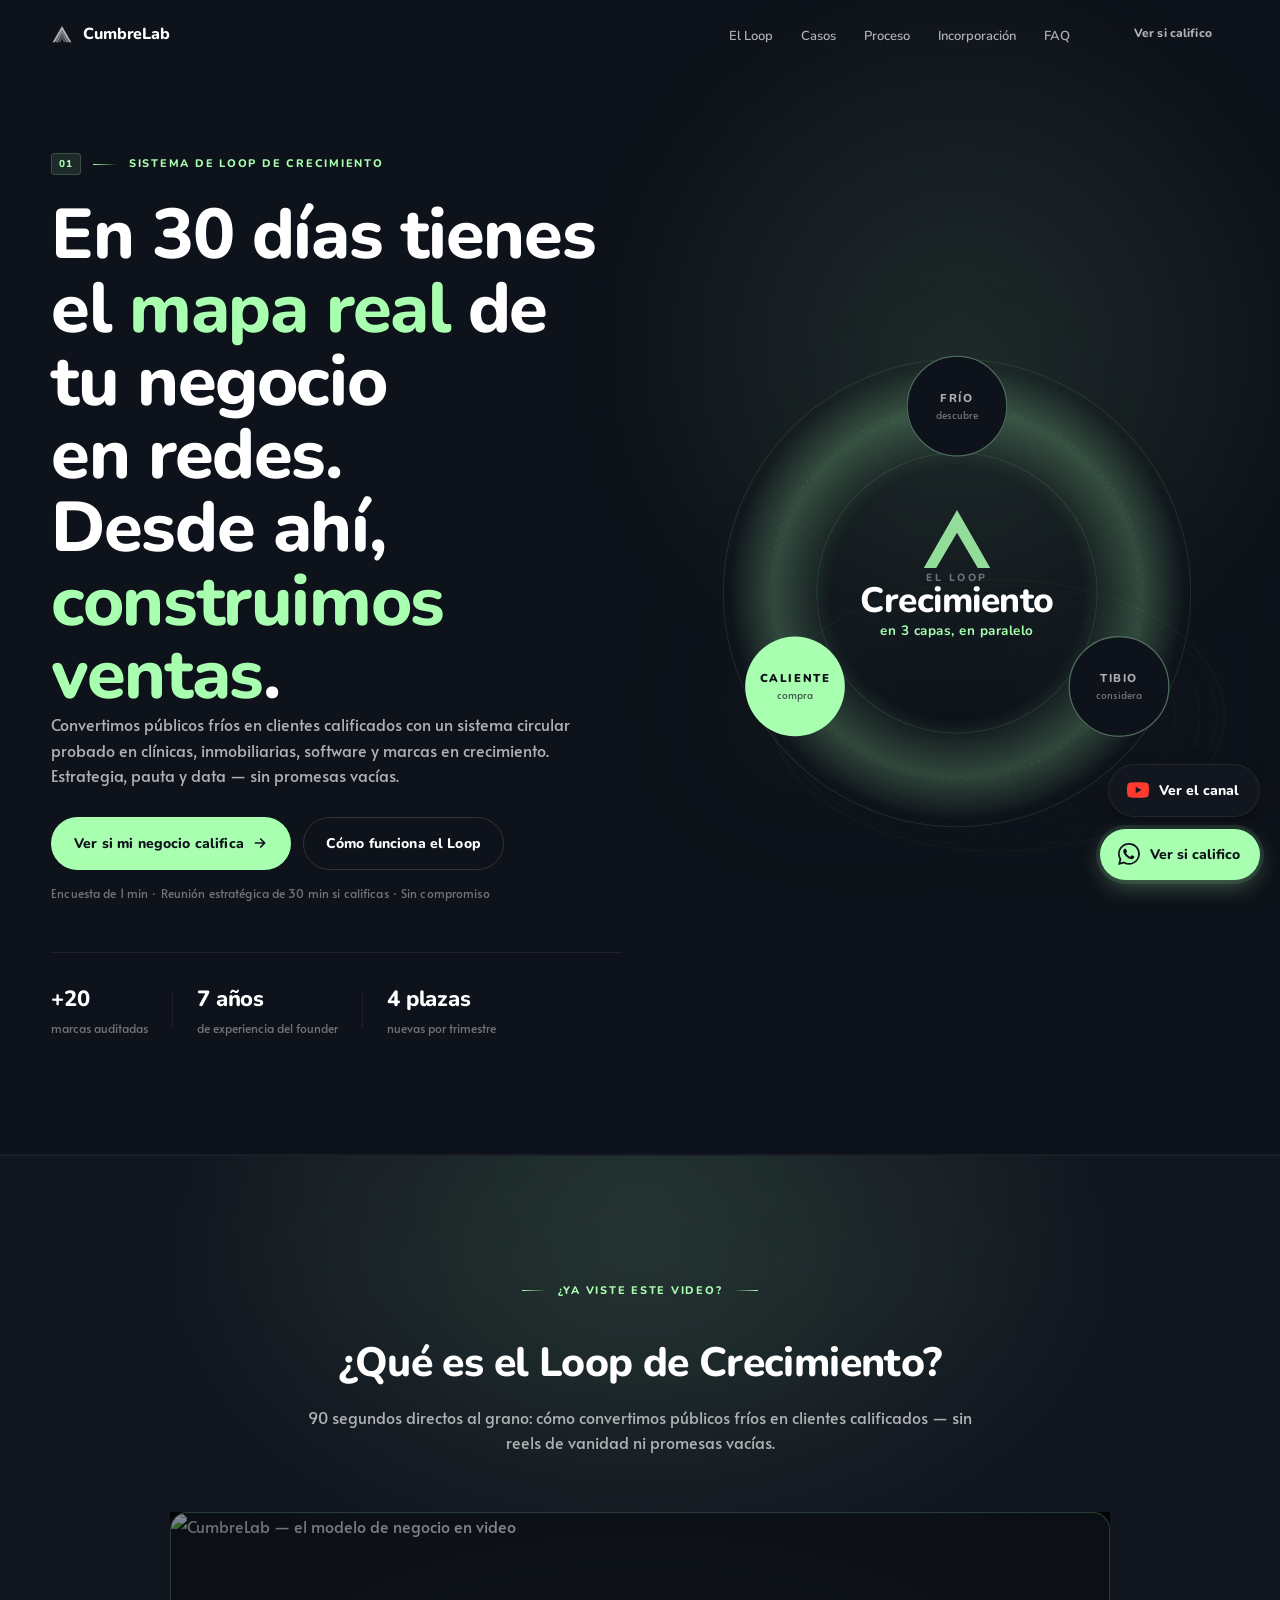
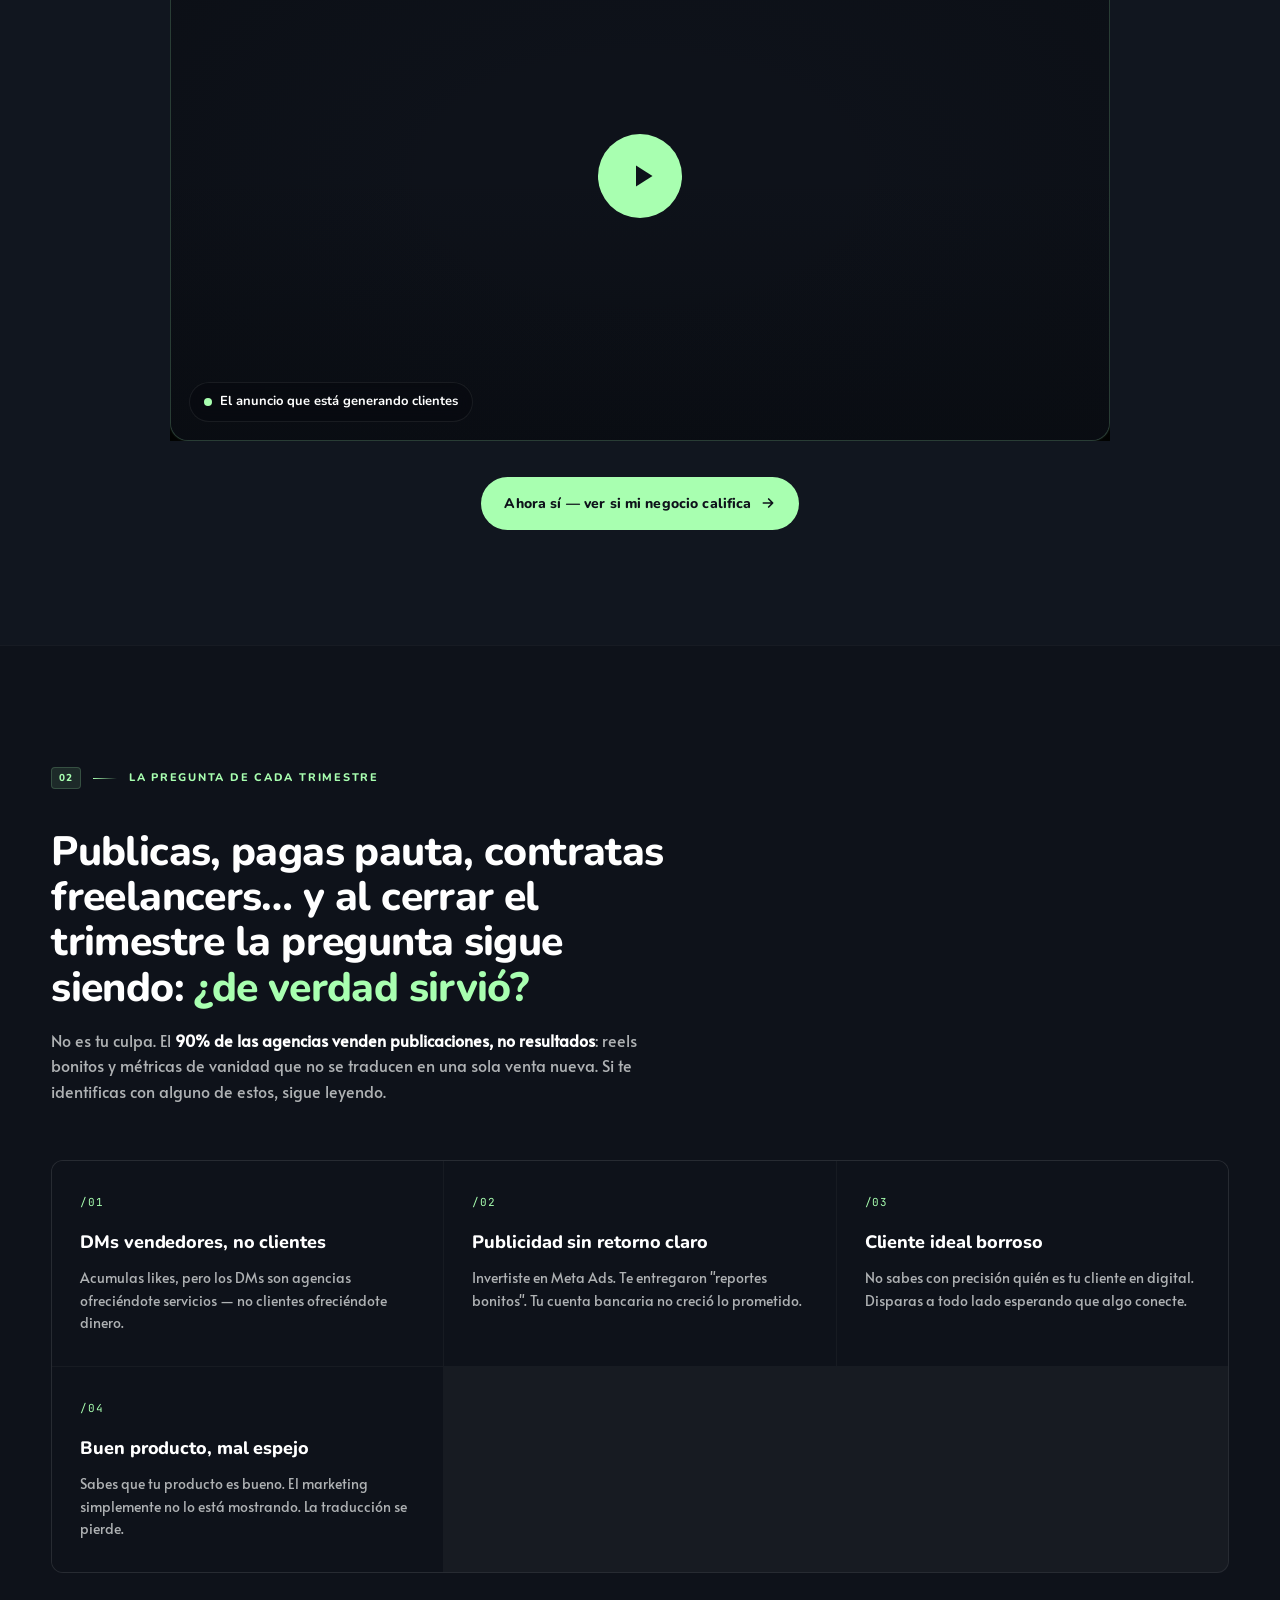
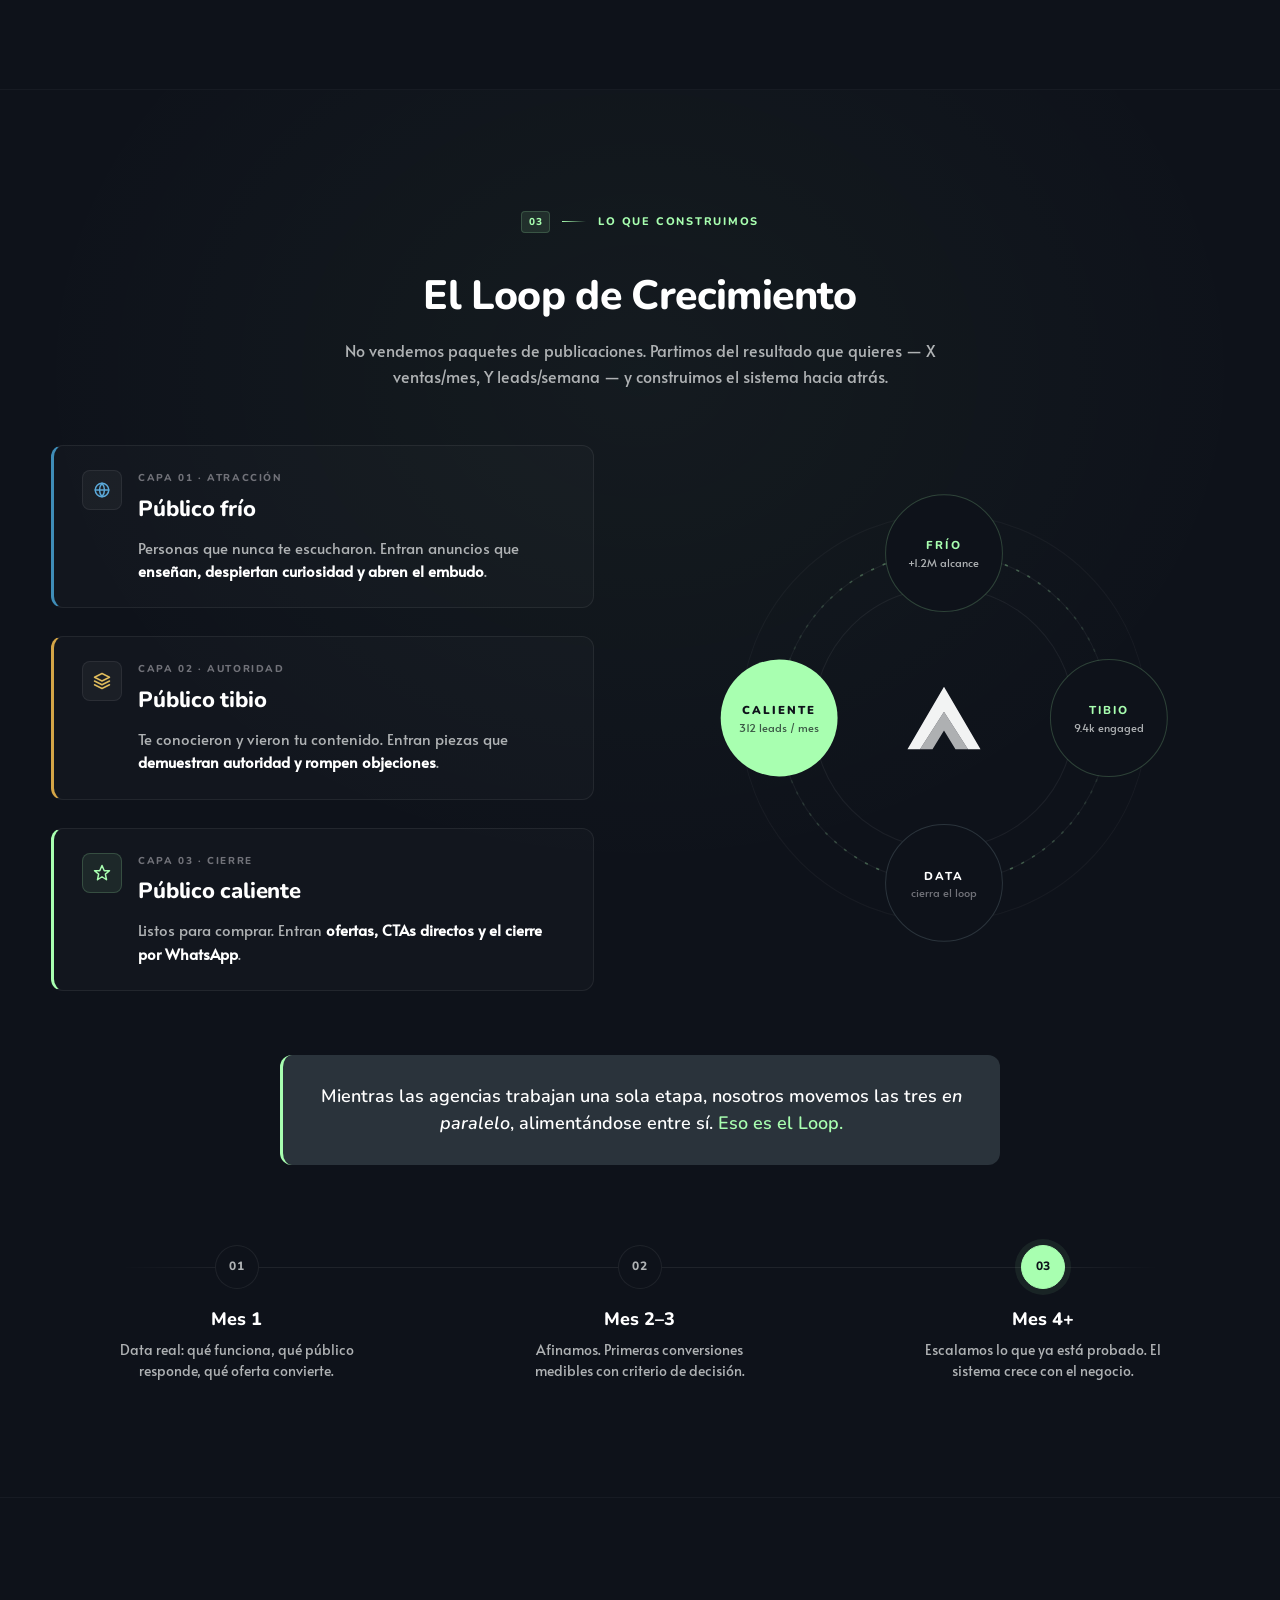
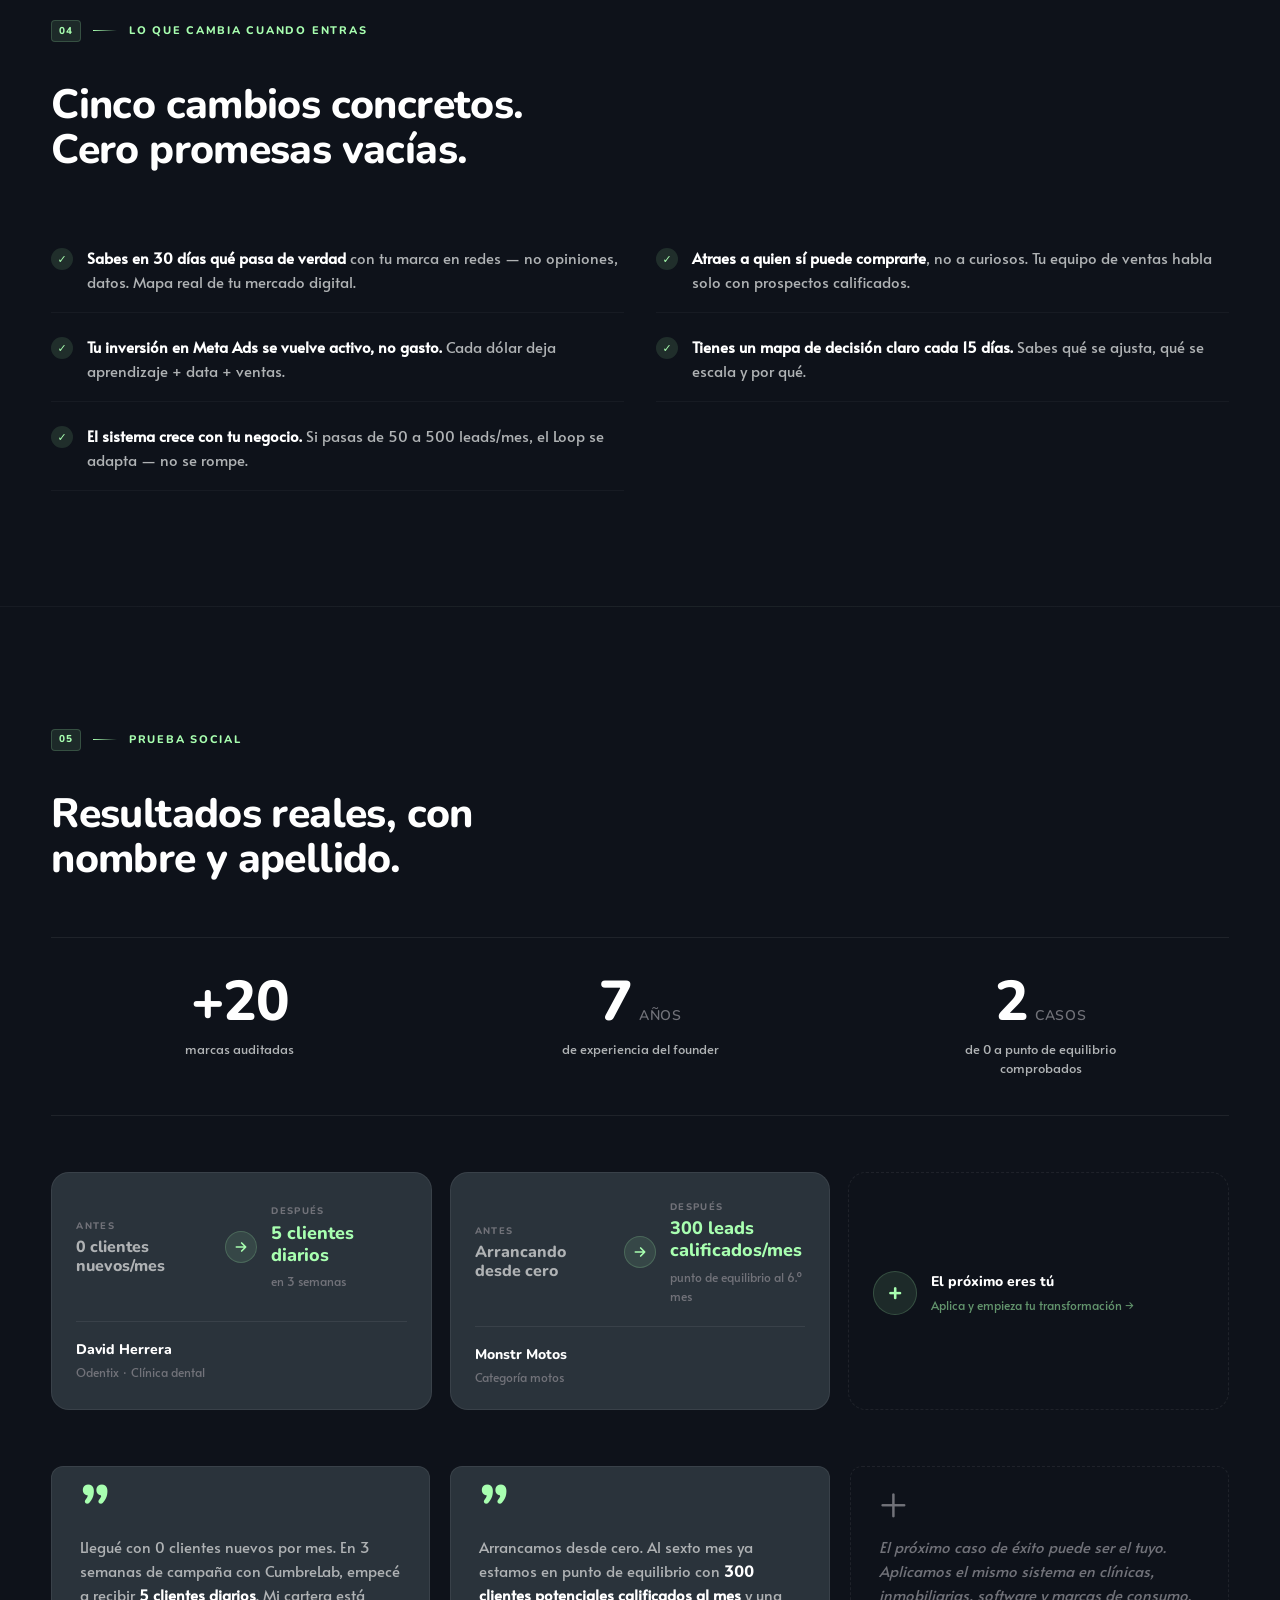
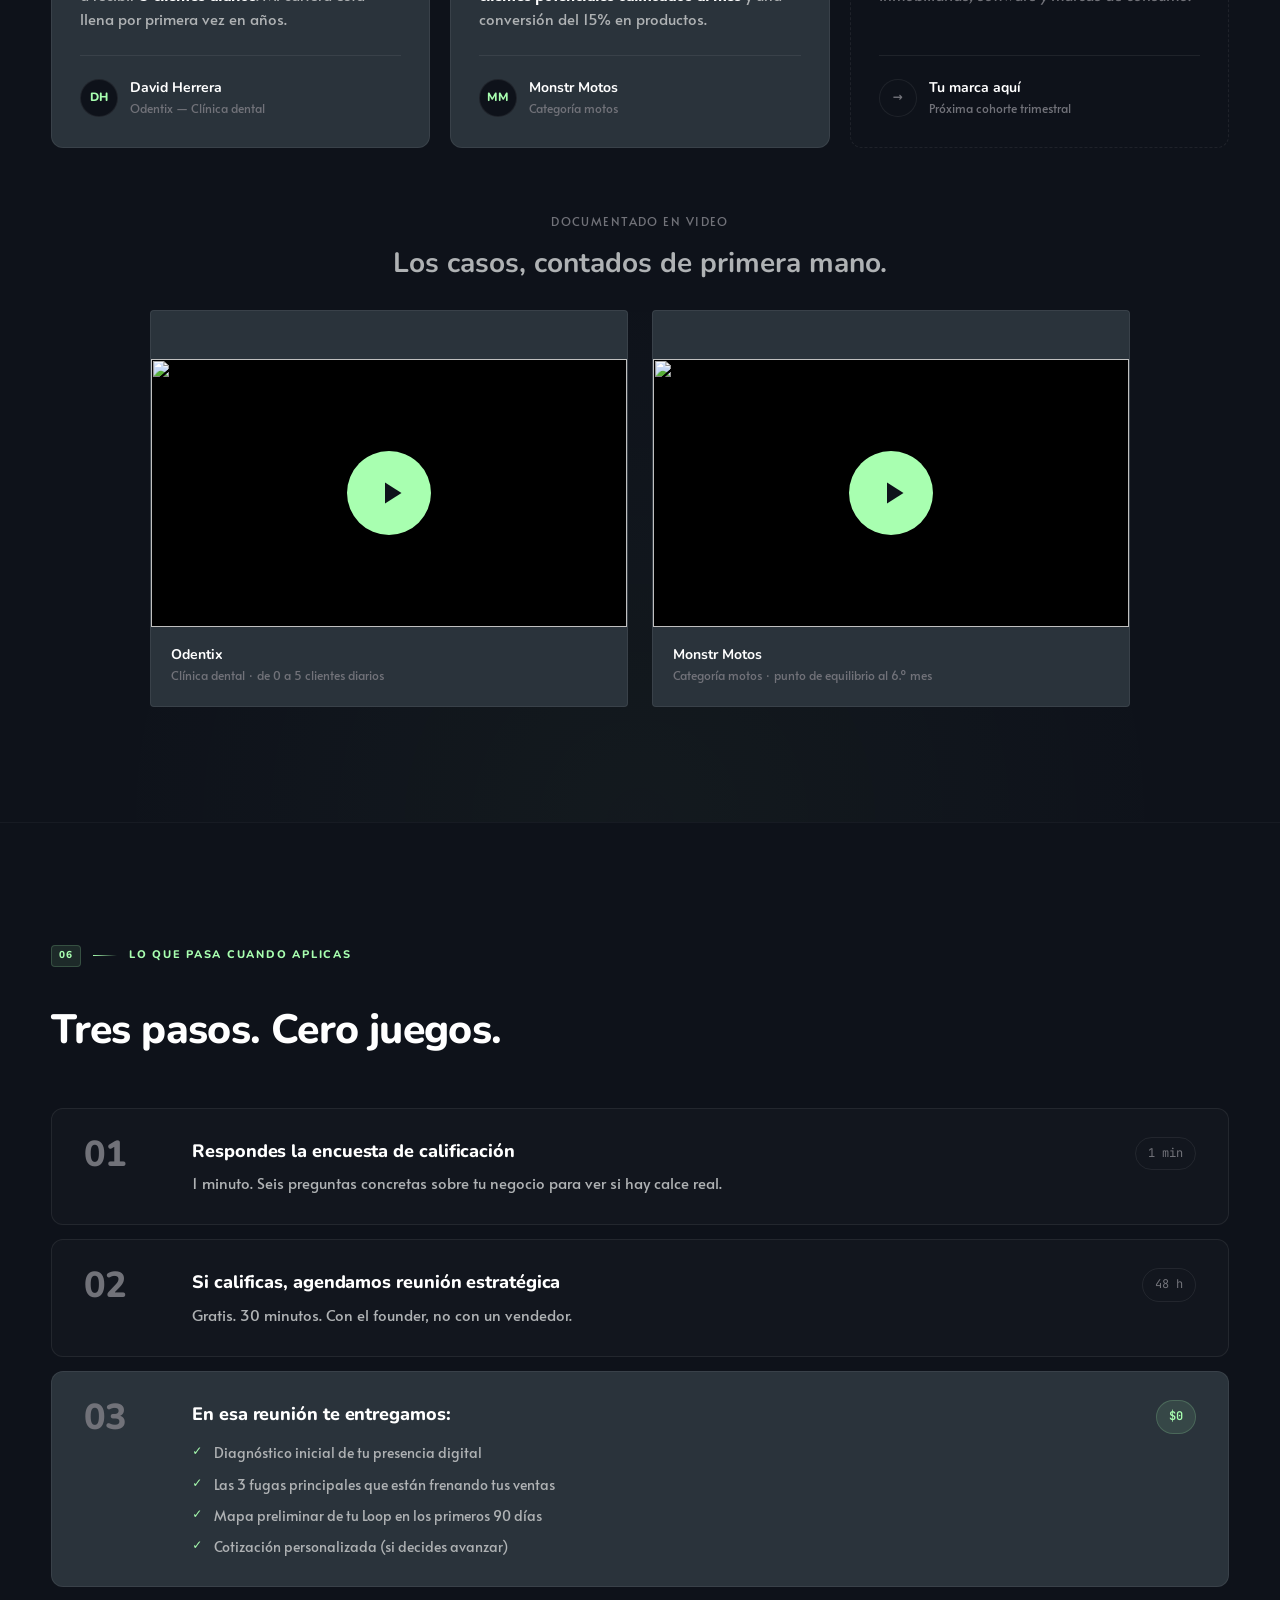
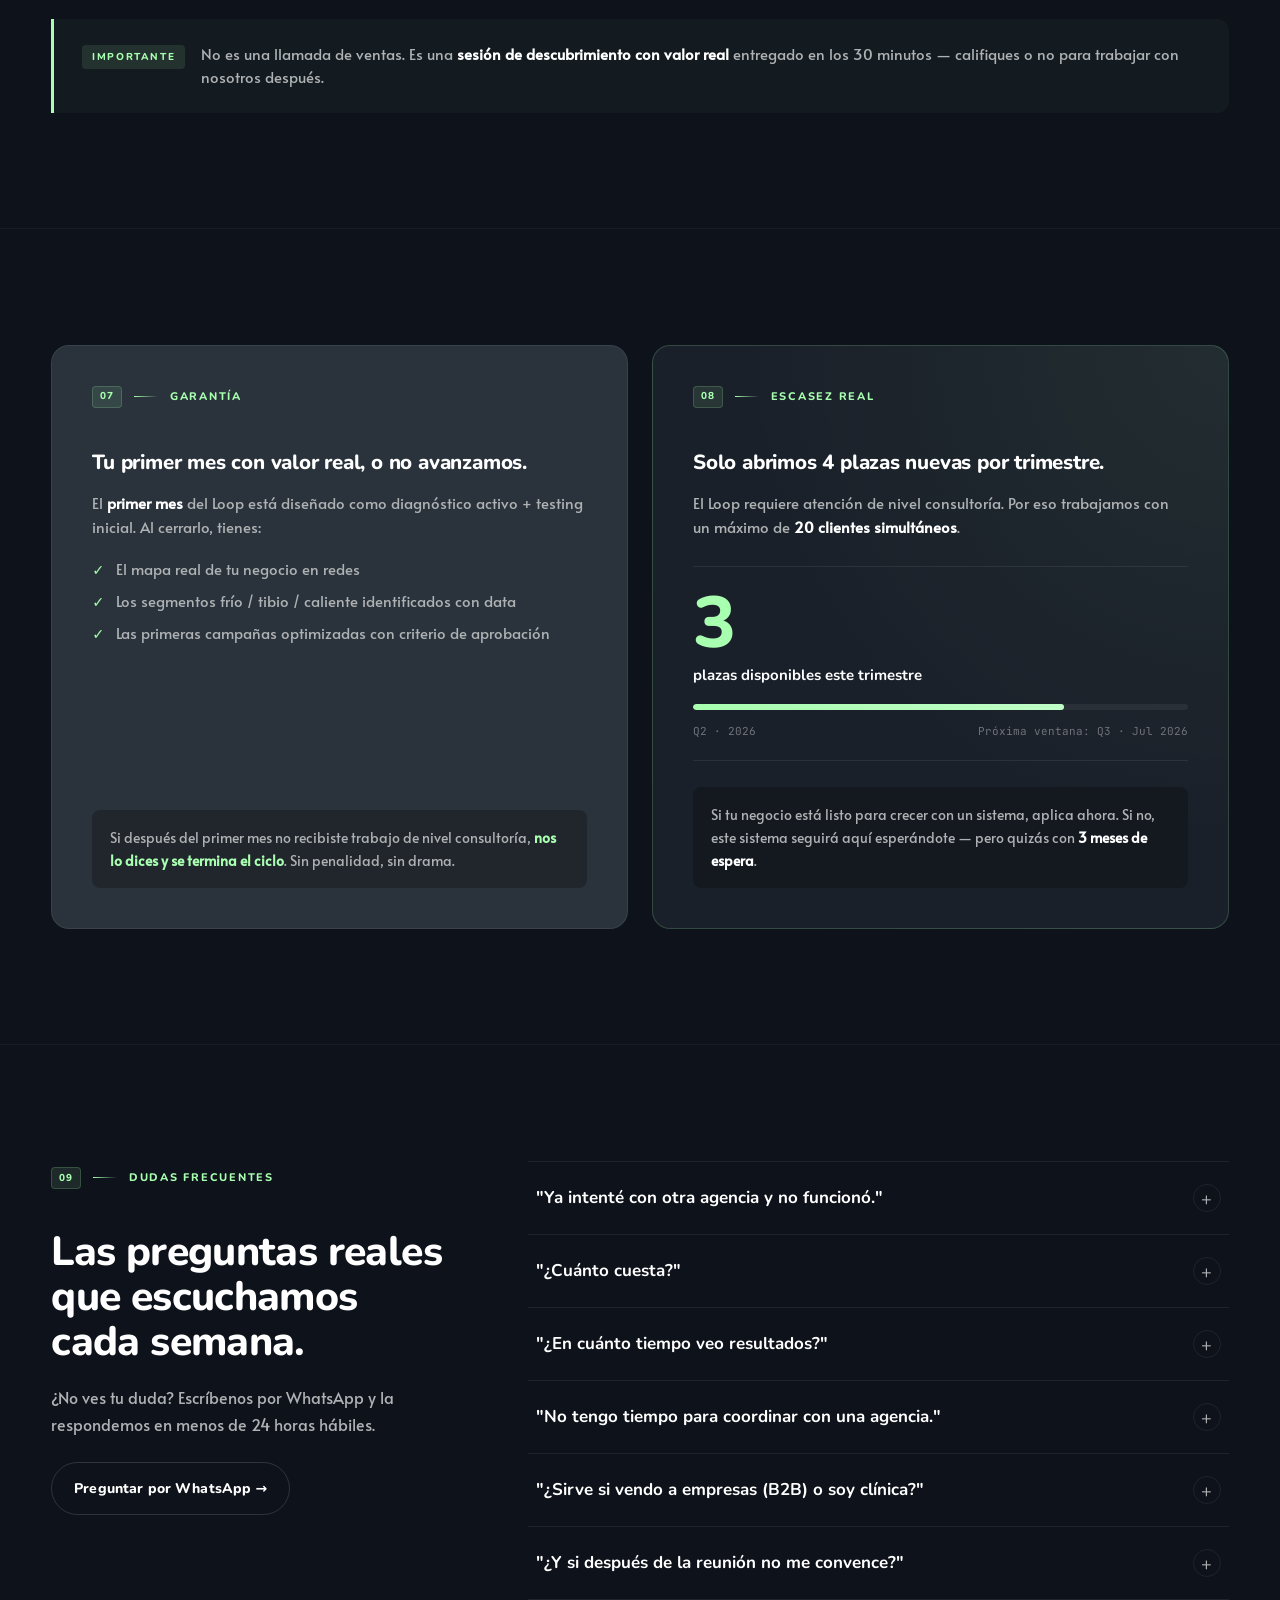
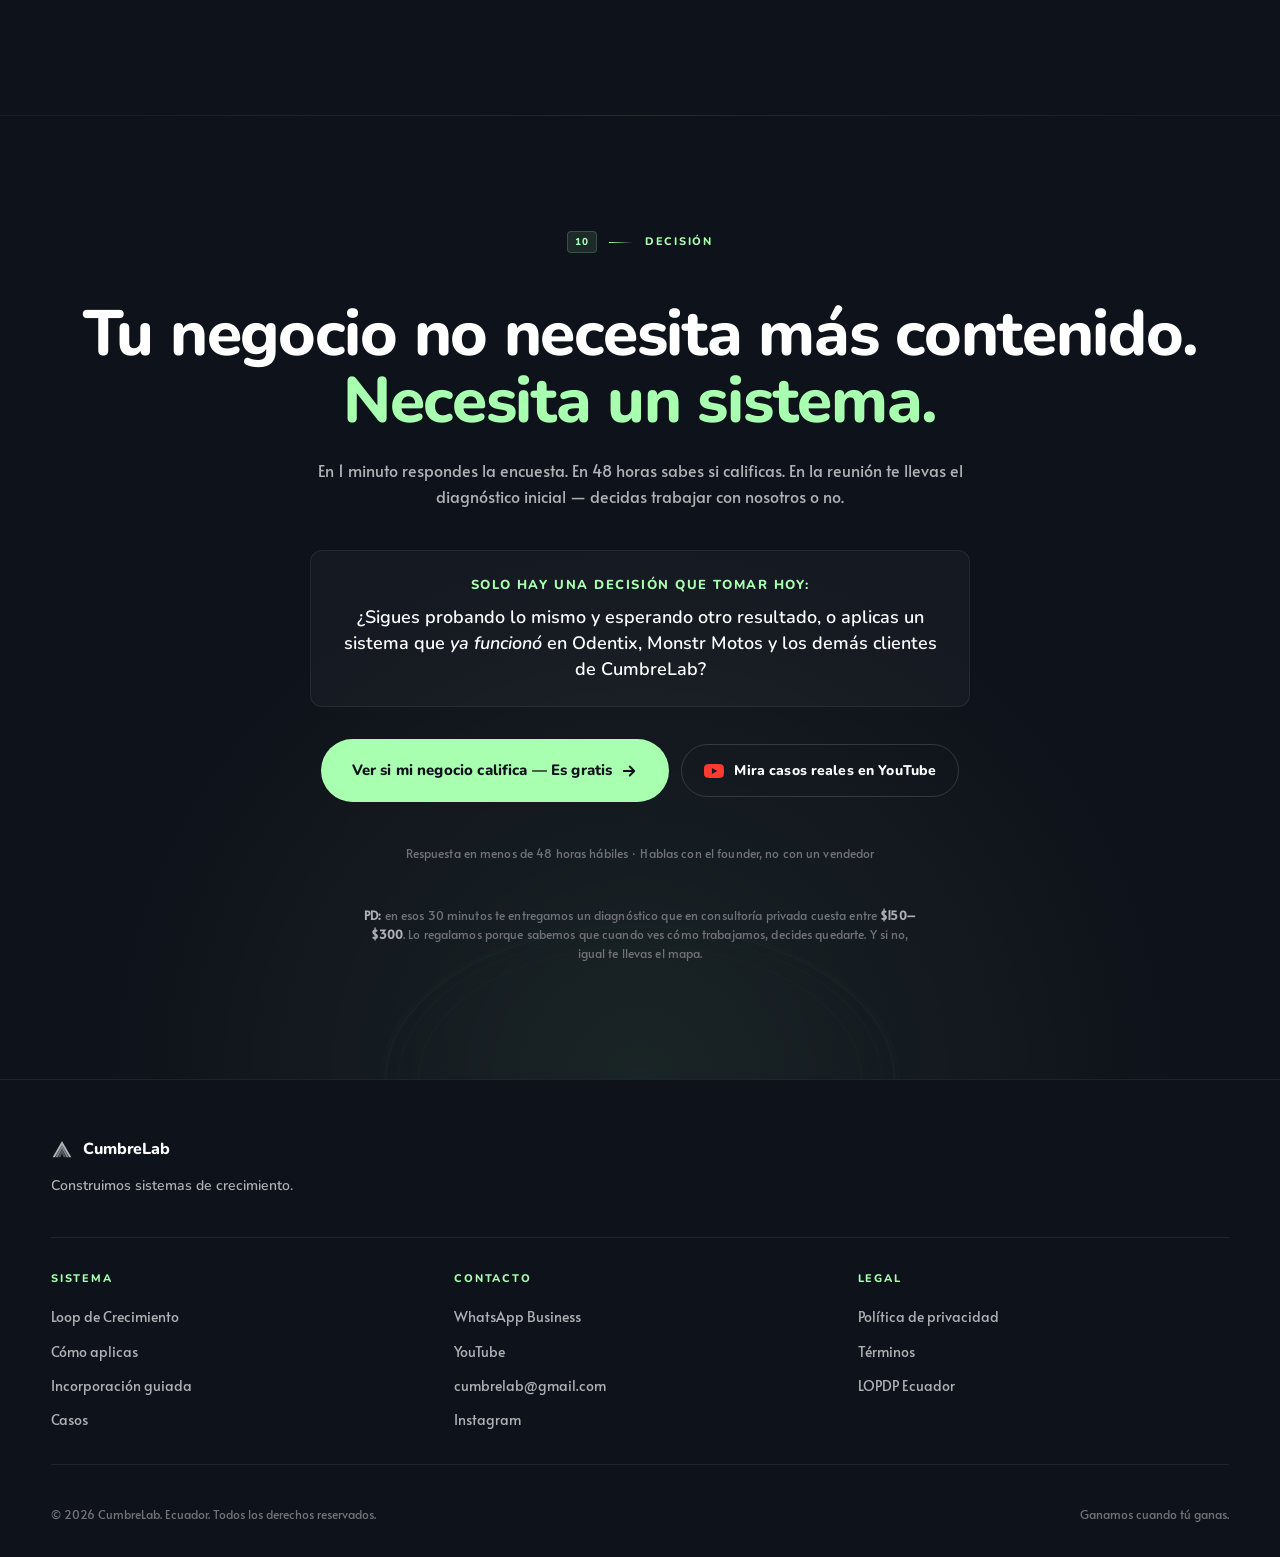
==== index.html @ db8b2ec6 "Add files via upload" ====
<!doctype html>
<html lang="es">
<head>
<meta charset="utf-8" />
<meta name="viewport" content="width=device-width, initial-scale=1" />
<title>CumbreLab — Loop de Crecimiento</title>
<link rel="preconnect" href="https://fonts.googleapis.com">
<link rel="preconnect" href="https://fonts.gstatic.com" crossorigin>
<link href="https://fonts.googleapis.com/css2?family=Alata&family=Nunito:wght@400;600;700;800;900&family=JetBrains+Mono:wght@400;500&display=swap" rel="stylesheet">
<link rel="stylesheet" href="styles.css">
<link rel="stylesheet" href="survey.css">
</head>
<body>

<!-- ============================================================
     NAV
============================================================ -->
<nav class="nav">
  <div class="nav-inner">
    <a href="#" class="brand" aria-label="CumbreLab">
      <svg class="brand-mark" viewBox="0 0 120 110" fill="none" aria-hidden="true">
        <path d="M60 12 L111 100 L99 100 L60 34 L21 100 L9 100 Z" fill="currentColor"/>
        <path d="M60 34 L96 100 L84 100 L60 54 L36 100 L24 100 Z" fill="currentColor" opacity=".7"/>
        <path d="M60 54 L81 100 L69 100 L60 78 L51 100 L39 100 Z" fill="currentColor" opacity=".45"/>
      </svg>
      <span class="brand-word">CumbreLab</span>
    </a>

    <ul class="nav-links">
      <li><a href="#sistema">El Loop</a></li>
      <li><a href="#casos">Casos</a></li>
      <li><a href="#proceso">Proceso</a></li>
      <li><a href="onboarding.html">Incorporación</a></li>
      <li><a href="#faq">FAQ</a></li>
    </ul>

    <a href="#" class="btn btn-sm" data-survey>
      <span class="dot-pulse"></span>
      Ver si califico
    </a>
  </div>
</nav>

<!-- ============================================================
     HERO
============================================================ -->
<header class="hero">
  <div class="contour" aria-hidden="true"></div>
  <div class="hero-glow" aria-hidden="true"></div>

  <div class="container hero-grid">
    <div class="hero-text">
      <div class="eyebrow">
        <span class="eyebrow-num">01</span>
        <span class="eyebrow-divider"></span>
        <span>Sistema de Loop de Crecimiento</span>
      </div>

      <h1 class="display" data-tweak-headline>
        En 30 días tienes el <em>mapa real</em> de tu negocio en redes.
        <br/>Desde ahí, <span class="hl">construimos ventas</span>.
      </h1>

      <p class="lead">
        Convertimos públicos fríos en clientes calificados con un sistema circular probado en
        clínicas, inmobiliarias, software y marcas en crecimiento. Estrategia, pauta y data —
        sin promesas vacías.
      </p>

      <div class="cta-row">
        <a href="#" class="btn btn-primary" data-survey data-tweak-cta>
          Ver si mi negocio califica
          <svg width="16" height="16" viewBox="0 0 24 24" fill="none" stroke="currentColor" stroke-width="2.5" stroke-linecap="round" stroke-linejoin="round" aria-hidden="true"><path d="M5 12h14M13 6l6 6-6 6"/></svg>
        </a>
        <a href="#sistema" class="btn btn-ghost">
          Cómo funciona el Loop
        </a>
      </div>

      <p class="micro">Encuesta de 1 min · Reunión estratégica de 30 min si calificas · Sin compromiso</p>

      <div class="hero-meta">
        <div class="meta-item">
          <div class="meta-num">+20</div>
          <div class="meta-label">marcas auditadas</div>
        </div>
        <div class="meta-sep"></div>
        <div class="meta-item">
          <div class="meta-num">7 años</div>
          <div class="meta-label">de experiencia del founder</div>
        </div>
        <div class="meta-sep"></div>
        <div class="meta-item">
          <div class="meta-num">4 plazas</div>
          <div class="meta-label">nuevas por trimestre</div>
        </div>
      </div>
    </div>

    <!-- HERO VISUAL: Loop diagram + ring -->
    <div class="hero-visual">
      <svg class="loop-svg" viewBox="0 0 520 520" aria-hidden="true">
        <defs>
          <radialGradient id="ringGlow" cx="50%" cy="50%" r="50%">
            <stop offset="55%" stop-color="#A8FFB0" stop-opacity="0"/>
            <stop offset="80%" stop-color="#A8FFB0" stop-opacity=".22"/>
            <stop offset="100%" stop-color="#A8FFB0" stop-opacity="0"/>
          </radialGradient>
          <linearGradient id="arc1" x1="0" y1="0" x2="1" y2="1">
            <stop offset="0%" stop-color="#A8FFB0" stop-opacity="0"/>
            <stop offset="60%" stop-color="#A8FFB0" stop-opacity=".7"/>
            <stop offset="100%" stop-color="#A8FFB0" stop-opacity="1"/>
          </linearGradient>
        </defs>

        <circle cx="260" cy="260" r="220" fill="url(#ringGlow)"/>
        <circle cx="260" cy="260" r="225" fill="none" stroke="rgba(168,255,176,.10)" stroke-width="1"/>
        <circle cx="260" cy="260" r="180" fill="none" stroke="rgba(168,255,176,.10)" stroke-width="1" stroke-dasharray="2 6"/>
        <circle cx="260" cy="260" r="135" fill="none" stroke="rgba(168,255,176,.10)" stroke-width="1"/>

        <circle class="loop-arc" cx="260" cy="260" r="180" fill="none"
                stroke="url(#arc1)" stroke-width="1.5" stroke-dasharray="4 8"
                transform="rotate(-90 260 260)"/>

        <g class="phase phase-cold">
          <circle cx="260" cy="80" r="48" fill="#0E121A" stroke="#2A333B" stroke-width="1.5"/>
          <circle cx="260" cy="80" r="48" fill="none" stroke="#A8FFB0" stroke-opacity=".3" stroke-width="1" class="phase-ring"/>
          <text x="260" y="76" text-anchor="middle" fill="#AFB2B4" font-family="Nunito" font-weight="800" font-size="11" letter-spacing="1.5">FRÍO</text>
          <text x="260" y="92" text-anchor="middle" fill="#717279" font-family="Alata" font-size="10">descubre</text>
        </g>

        <g class="phase phase-warm">
          <circle cx="416" cy="350" r="48" fill="#0E121A" stroke="#2A333B" stroke-width="1.5"/>
          <circle cx="416" cy="350" r="48" fill="none" stroke="#A8FFB0" stroke-opacity=".3" stroke-width="1" class="phase-ring"/>
          <text x="416" y="346" text-anchor="middle" fill="#AFB2B4" font-family="Nunito" font-weight="800" font-size="11" letter-spacing="1.5">TIBIO</text>
          <text x="416" y="362" text-anchor="middle" fill="#717279" font-family="Alata" font-size="10">considera</text>
        </g>

        <g class="phase phase-hot">
          <circle cx="104" cy="350" r="48" fill="#A8FFB0"/>
          <text x="104" y="346" text-anchor="middle" fill="#0E121A" font-family="Nunito" font-weight="900" font-size="11" letter-spacing="1.5">CALIENTE</text>
          <text x="104" y="362" text-anchor="middle" fill="#0E121A" fill-opacity=".7" font-family="Alata" font-size="10">compra</text>
        </g>

        <g class="loop-center">
          <text x="260" y="248" text-anchor="middle" fill="#717279" font-family="Nunito" font-weight="800" font-size="10" letter-spacing="2.5">EL LOOP</text>
          <text x="260" y="278" text-anchor="middle" fill="#FFFFFF" font-family="Nunito" font-weight="800" font-size="34" letter-spacing="-0.5">Crecimiento</text>
          <text x="260" y="300" text-anchor="middle" fill="#A8FFB0" font-family="Nunito" font-weight="700" font-size="13" letter-spacing="0.5">en 3 capas, en paralelo</text>
        </g>

        <g transform="translate(228,180)" opacity=".85">
          <path d="M32 0 L64 56 L52 56 L32 22 L12 56 L0 56 Z" fill="#A8FFB0"/>
        </g>
      </svg>
    </div>
  </div>
</header>

<!-- ============================================================
     VIDEO — el modelo explicado (estilo "ya viste este video")
============================================================ -->
<section id="video" class="section section-video">
  <div class="video-glow" aria-hidden="true"></div>
  <div class="container video-inner">
    <div class="section-head section-head-center">
      <div class="eyebrow eyebrow-center"><span class="eyebrow-divider"></span><span>¿Ya viste este video?</span><span class="eyebrow-divider"></span></div>
      <h2 class="h2">¿Qué es el Loop de Crecimiento?</h2>
      <p class="lead lead-center">
        90 segundos directos al grano: cómo convertimos públicos fríos en clientes
        calificados — sin reels de vanidad ni promesas vacías.
      </p>
    </div>

    <div class="video-frame">
      <div class="video-facade" data-video="FbMjDQJnSCc" role="button" tabindex="0" aria-label="Reproducir video">
        <img class="video-thumb"
             src="https://i.ytimg.com/vi/FbMjDQJnSCc/maxresdefault.jpg"
             alt="CumbreLab — el modelo de negocio en video" loading="lazy" />
        <div class="video-shade" aria-hidden="true"></div>
        <button class="video-play" type="button" aria-label="Reproducir">
          <svg viewBox="0 0 24 24" fill="currentColor" aria-hidden="true"><path d="M8 5v14l11-7z"/></svg>
        </button>
        <div class="video-tag">
          <span class="video-dot"></span>
          El anuncio que está generando clientes
        </div>
      </div>
    </div>

    <div class="video-cta">
      <a href="#" class="btn btn-primary" data-survey>
        Ahora sí — ver si mi negocio califica
        <svg width="16" height="16" viewBox="0 0 24 24" fill="none" stroke="currentColor" stroke-width="2.5" stroke-linecap="round" stroke-linejoin="round" aria-hidden="true"><path d="M5 12h14M13 6l6 6-6 6"/></svg>
      </a>
    </div>
  </div>
</section>

<!-- ============================================================
     PROBLEMA  (apertura + dolor, condensado)
============================================================ -->
<section class="section section-pain">
  <div class="container">
    <div class="section-head">
      <div class="eyebrow"><span class="eyebrow-num">02</span><span class="eyebrow-divider"></span><span>La pregunta de cada trimestre</span></div>
      <h2 class="h2">Publicas, pagas pauta, contratas freelancers… y al cerrar el trimestre la pregunta sigue siendo: <span class="hl">¿de verdad sirvió?</span></h2>
      <p class="lead" style="margin-top:18px">
        No es tu culpa. El <strong>90% de las agencias venden publicaciones, no resultados</strong>:
        reels bonitos y métricas de vanidad que no se traducen en una sola venta nueva. Si te identificas
        con alguno de estos, sigue leyendo.
      </p>
    </div>

    <div class="pain-grid">
      <div class="pain-card">
        <div class="pain-num">/01</div>
        <h3>DMs vendedores, no clientes</h3>
        <p>Acumulas likes, pero los DMs son agencias ofreciéndote servicios — no clientes ofreciéndote dinero.</p>
      </div>
      <div class="pain-card">
        <div class="pain-num">/02</div>
        <h3>Publicidad sin retorno claro</h3>
        <p>Invertiste en Meta Ads. Te entregaron "reportes bonitos". Tu cuenta bancaria no creció lo prometido.</p>
      </div>
      <div class="pain-card">
        <div class="pain-num">/03</div>
        <h3>Cliente ideal borroso</h3>
        <p>No sabes con precisión quién es tu cliente en digital. Disparas a todo lado esperando que algo conecte.</p>
      </div>
      <div class="pain-card">
        <div class="pain-num">/04</div>
        <h3>Buen producto, mal espejo</h3>
        <p>Sabes que tu producto es bueno. El marketing simplemente no lo está mostrando. La traducción se pierde.</p>
      </div>
    </div>
  </div>
</section>

<!-- ============================================================
     SISTEMA / LOOP
============================================================ -->
<section id="sistema" class="section section-system">
  <div class="container">
    <div class="section-head section-head-center">
      <div class="eyebrow"><span class="eyebrow-num">03</span><span class="eyebrow-divider"></span><span>Lo que construimos</span></div>
      <h2 class="h2">El Loop de Crecimiento</h2>
      <p class="lead lead-center">
        No vendemos paquetes de publicaciones. Partimos del resultado que quieres
        — X ventas/mes, Y leads/semana — y construimos el sistema hacia atrás.
      </p>
    </div>

    <div class="system-grid">
      <div class="layers">
        <div class="layer">
          <div class="layer-mark">
            <span class="layer-icon" data-color="cold">
              <svg viewBox="0 0 24 24" fill="none" stroke="currentColor" stroke-width="2" stroke-linecap="round" stroke-linejoin="round"><circle cx="12" cy="12" r="9"/><path d="M3 12h18M12 3a14 14 0 0 1 0 18M12 3a14 14 0 0 0 0 18"/></svg>
            </span>
            <div class="layer-info">
              <span class="layer-tag">CAPA 01 · ATRACCIÓN</span>
              <h3>Público frío</h3>
            </div>
          </div>
          <p>Personas que nunca te escucharon. Entran anuncios que <strong>enseñan, despiertan curiosidad y abren el embudo</strong>.</p>
        </div>

        <div class="layer">
          <div class="layer-mark">
            <span class="layer-icon" data-color="warm">
              <svg viewBox="0 0 24 24" fill="none" stroke="currentColor" stroke-width="2" stroke-linecap="round" stroke-linejoin="round"><path d="M2 17l10 5 10-5M2 12l10 5 10-5M12 2L2 7l10 5 10-5-10-5z"/></svg>
            </span>
            <div class="layer-info">
              <span class="layer-tag">CAPA 02 · AUTORIDAD</span>
              <h3>Público tibio</h3>
            </div>
          </div>
          <p>Te conocieron y vieron tu contenido. Entran piezas que <strong>demuestran autoridad y rompen objeciones</strong>.</p>
        </div>

        <div class="layer layer-hot">
          <div class="layer-mark">
            <span class="layer-icon" data-color="hot">
              <svg viewBox="0 0 24 24" fill="none" stroke="currentColor" stroke-width="2" stroke-linecap="round" stroke-linejoin="round"><path d="M12 2l3 7h7l-5.5 4.5L18 21l-6-4-6 4 1.5-7.5L2 9h7z"/></svg>
            </span>
            <div class="layer-info">
              <span class="layer-tag">CAPA 03 · CIERRE</span>
              <h3>Público caliente</h3>
            </div>
          </div>
          <p>Listos para comprar. Entran <strong>ofertas, CTAs directos y el cierre por WhatsApp</strong>.</p>
        </div>
      </div>

      <div class="system-viz">
        <svg class="big-loop" viewBox="0 0 460 460" aria-hidden="true">
          <defs>
            <linearGradient id="bigArc" x1="0" y1="0" x2="1" y2="0">
              <stop offset="0%" stop-color="#A8FFB0" stop-opacity=".05"/>
              <stop offset="50%" stop-color="#A8FFB0" stop-opacity=".5"/>
              <stop offset="100%" stop-color="#A8FFB0" stop-opacity=".05"/>
            </linearGradient>
          </defs>

          <circle cx="230" cy="230" r="195" fill="none" stroke="rgba(255,255,255,.04)"/>
          <circle cx="230" cy="230" r="158" fill="none" stroke="rgba(255,255,255,.05)"/>
          <circle cx="230" cy="230" r="125" fill="none" stroke="rgba(255,255,255,.06)"/>

          <circle cx="230" cy="230" r="158" fill="none" stroke="url(#bigArc)" stroke-width="1.5" stroke-dasharray="3 9" class="big-flow"/>

          <g class="loop-arrow" transform="translate(388 230) rotate(90)">
            <path d="M-6 -6 L0 0 L-6 6" stroke="#A8FFB0" fill="none" stroke-width="2" stroke-linecap="round" stroke-linejoin="round"/>
          </g>
          <g class="loop-arrow" transform="translate(72 230) rotate(-90)">
            <path d="M-6 -6 L0 0 L-6 6" stroke="#A8FFB0" fill="none" stroke-width="2" stroke-linecap="round" stroke-linejoin="round"/>
          </g>
          <g class="loop-arrow" transform="translate(230 72) rotate(0)">
            <path d="M-6 -6 L0 0 L-6 6" stroke="#A8FFB0" fill="none" stroke-width="2" stroke-linecap="round" stroke-linejoin="round"/>
          </g>

          <g>
            <circle cx="230" cy="72" r="56" fill="#0E121A" stroke="rgba(168,255,176,.2)" stroke-width="1"/>
            <text x="230" y="68" text-anchor="middle" fill="#A8FFB0" font-family="Nunito" font-weight="800" font-size="11" letter-spacing="2">FRÍO</text>
            <text x="230" y="85" text-anchor="middle" fill="#AFB2B4" font-family="Alata" font-size="11">+1.2M alcance</text>
          </g>
          <g>
            <circle cx="388" cy="230" r="56" fill="#0E121A" stroke="rgba(168,255,176,.2)" stroke-width="1"/>
            <text x="388" y="226" text-anchor="middle" fill="#A8FFB0" font-family="Nunito" font-weight="800" font-size="11" letter-spacing="2">TIBIO</text>
            <text x="388" y="243" text-anchor="middle" fill="#AFB2B4" font-family="Alata" font-size="11">9.4k engaged</text>
          </g>
          <g>
            <circle cx="72" cy="230" r="56" fill="#A8FFB0"/>
            <text x="72" y="226" text-anchor="middle" fill="#0E121A" font-family="Nunito" font-weight="900" font-size="11" letter-spacing="2">CALIENTE</text>
            <text x="72" y="243" text-anchor="middle" fill="#0E121A" fill-opacity=".7" font-family="Alata" font-size="11">312 leads / mes</text>
          </g>
          <g>
            <circle cx="230" cy="388" r="56" fill="#0E121A" stroke="#2A333B" stroke-width="1"/>
            <text x="230" y="385" text-anchor="middle" fill="#FFFFFF" font-family="Nunito" font-weight="800" font-size="11" letter-spacing="2">DATA</text>
            <text x="230" y="402" text-anchor="middle" fill="#717279" font-family="Alata" font-size="11">cierra el loop</text>
          </g>

          <g transform="translate(195,200)" opacity=".95">
            <path d="M35 0 L70 60 L58 60 L35 24 L12 60 L0 60 Z" fill="#FFFFFF"/>
            <path d="M35 24 L58 60 L46 60 L35 42 L24 60 L12 60 Z" fill="#FFFFFF" opacity=".7"/>
          </g>
        </svg>
      </div>
    </div>

    <div class="system-callout">
      <p>
        Mientras las agencias trabajan una sola etapa, nosotros movemos las tres
        <em>en paralelo</em>, alimentándose entre sí. <strong class="hl">Eso es el Loop.</strong>
      </p>
    </div>

    <div class="timeline">
      <div class="tl-track"></div>
      <div class="tl-row">
        <div class="tl-step">
          <div class="tl-dot">01</div>
          <div class="tl-label">Mes 1</div>
          <div class="tl-desc">Data real: qué funciona, qué público responde, qué oferta convierte.</div>
        </div>
        <div class="tl-step">
          <div class="tl-dot">02</div>
          <div class="tl-label">Mes 2–3</div>
          <div class="tl-desc">Afinamos. Primeras conversiones medibles con criterio de decisión.</div>
        </div>
        <div class="tl-step">
          <div class="tl-dot tl-dot-bright">03</div>
          <div class="tl-label">Mes 4+</div>
          <div class="tl-desc">Escalamos lo que ya está probado. El sistema crece con el negocio.</div>
        </div>
      </div>
    </div>
  </div>
</section>

<!-- ============================================================
     BENEFICIOS (5)
============================================================ -->
<section id="beneficios" class="section section-benefits">
  <div class="container">
    <div class="section-head">
      <div class="eyebrow"><span class="eyebrow-num">04</span><span class="eyebrow-divider"></span><span>Lo que cambia cuando entras</span></div>
      <h2 class="h2">Cinco cambios concretos. Cero promesas vacías.</h2>
    </div>

    <ul class="benefit-list">
      <li>
        <span class="b-mark">✓</span>
        <div>
          <strong>Sabes en 30 días qué pasa de verdad</strong> con tu marca en redes — no opiniones, datos. Mapa real de tu mercado digital.
        </div>
      </li>
      <li>
        <span class="b-mark">✓</span>
        <div>
          <strong>Atraes a quien sí puede comprarte</strong>, no a curiosos. Tu equipo de ventas habla solo con prospectos calificados.
        </div>
      </li>
      <li>
        <span class="b-mark">✓</span>
        <div>
          <strong>Tu inversión en Meta Ads se vuelve activo, no gasto.</strong> Cada dólar deja aprendizaje + data + ventas.
        </div>
      </li>
      <li>
        <span class="b-mark">✓</span>
        <div>
          <strong>Tienes un mapa de decisión claro cada 15 días.</strong> Sabes qué se ajusta, qué se escala y por qué.
        </div>
      </li>
      <li>
        <span class="b-mark">✓</span>
        <div>
          <strong>El sistema crece con tu negocio.</strong> Si pasas de 50 a 500 leads/mes, el Loop se adapta — no se rompe.
        </div>
      </li>
    </ul>
  </div>
</section>

<!-- ============================================================
     PRUEBA SOCIAL
============================================================ -->
<section id="casos" class="section section-social">
  <div class="container">
    <div class="section-head">
      <div class="eyebrow"><span class="eyebrow-num">05</span><span class="eyebrow-divider"></span><span>Prueba social</span></div>
      <h2 class="h2">Resultados reales, con nombre y apellido.</h2>
    </div>

    <div class="stat-row">
      <div class="stat">
        <div class="stat-num">+20</div>
        <div class="stat-label">marcas auditadas</div>
      </div>
      <div class="stat">
        <div class="stat-num">7<span class="stat-unit">años</span></div>
        <div class="stat-label">de experiencia del founder</div>
      </div>
      <div class="stat">
        <div class="stat-num">2<span class="stat-unit">casos</span></div>
        <div class="stat-label">de 0 a punto de equilibrio comprobados</div>
      </div>
    </div>

    <ul class="transform-grid">
      <li class="transform-card">
        <div class="transform-from">
          <span class="transform-label">Antes</span>
          <span class="transform-val">0 clientes nuevos/mes</span>
        </div>
        <div class="transform-arrow" aria-hidden="true">
          <svg viewBox="0 0 24 24" fill="none" stroke="currentColor" stroke-width="2.5" stroke-linecap="round" stroke-linejoin="round"><path d="M5 12h14M13 6l6 6-6 6"/></svg>
        </div>
        <div class="transform-to">
          <span class="transform-label">Después</span>
          <span class="transform-val hl">5 clientes diarios</span>
          <span class="transform-time">en 3 semanas</span>
        </div>
        <div class="transform-who">
          <span class="transform-name">David Herrera</span>
          <span class="transform-role">Odentix · Clínica dental</span>
        </div>
      </li>

      <li class="transform-card">
        <div class="transform-from">
          <span class="transform-label">Antes</span>
          <span class="transform-val">Arrancando desde cero</span>
        </div>
        <div class="transform-arrow" aria-hidden="true">
          <svg viewBox="0 0 24 24" fill="none" stroke="currentColor" stroke-width="2.5" stroke-linecap="round" stroke-linejoin="round"><path d="M5 12h14M13 6l6 6-6 6"/></svg>
        </div>
        <div class="transform-to">
          <span class="transform-label">Después</span>
          <span class="transform-val hl">300 leads calificados/mes</span>
          <span class="transform-time">punto de equilibrio al 6.º mes</span>
        </div>
        <div class="transform-who">
          <span class="transform-name">Monstr Motos</span>
          <span class="transform-role">Categoría motos</span>
        </div>
      </li>

      <li class="transform-card transform-card-empty" data-survey>
        <div class="transform-empty-mark">+</div>
        <div class="transform-empty-text">
          <span class="transform-name">El próximo eres tú</span>
          <span class="transform-role">Aplica y empieza tu transformación →</span>
        </div>
      </li>
    </ul>

    <div class="quote-grid">
      <figure class="quote">
        <div class="quote-mark">”</div>
        <blockquote>
          Llegué con 0 clientes nuevos por mes. En 3 semanas de campaña con CumbreLab,
          empecé a recibir <strong class="hl">5 clientes diarios</strong>. Mi cartera está
          llena por primera vez en años.
        </blockquote>
        <figcaption>
          <div class="quote-avatar">DH</div>
          <div>
            <div class="quote-name">David Herrera</div>
            <div class="quote-role">Odentix — Clínica dental</div>
          </div>
        </figcaption>
      </figure>

      <figure class="quote">
        <div class="quote-mark">”</div>
        <blockquote>
          Arrancamos desde cero. Al sexto mes ya estamos en punto de equilibrio con
          <strong class="hl">300 clientes potenciales calificados al mes</strong> y una
          conversión del 15% en productos.
        </blockquote>
        <figcaption>
          <div class="quote-avatar">MM</div>
          <div>
            <div class="quote-name">Monstr Motos</div>
            <div class="quote-role">Categoría motos</div>
          </div>
        </figcaption>
      </figure>

      <figure class="quote quote-empty">
        <div class="empty-mark">+</div>
        <blockquote>
          El próximo caso de éxito puede ser el tuyo. Aplicamos el mismo sistema en
          clínicas, inmobiliarias, software y marcas de consumo.
        </blockquote>
        <figcaption>
          <div class="quote-avatar quote-avatar-empty">→</div>
          <div>
            <div class="quote-name">Tu marca aquí</div>
            <div class="quote-role">Próxima cohorte trimestral</div>
          </div>
        </figcaption>
      </figure>
    </div>

    <div class="video-head">
      <span class="video-eyebrow">Documentado en video</span>
      <h3 class="video-h3">Los casos, contados de primera mano.</h3>
    </div>
    <div class="video-grid">
      <figure class="video-card">
        <button class="video-frame" data-yt="QHK2KD8umAo" aria-label="Reproducir caso Odentix">
          <img src="https://i.ytimg.com/vi/QHK2KD8umAo/hqdefault.jpg" alt="" loading="lazy">
          <span class="video-play"><svg width="22" height="22" viewBox="0 0 24 24" fill="currentColor"><path d="M8 5v14l11-7z"/></svg></span>
        </button>
        <figcaption>
          <div class="quote-name">Odentix</div>
          <div class="quote-role">Clínica dental · de 0 a 5 clientes diarios</div>
        </figcaption>
      </figure>
      <figure class="video-card">
        <button class="video-frame" data-yt="ETZbOiUUZ98" aria-label="Reproducir caso Monstr Motos">
          <img src="https://i.ytimg.com/vi/ETZbOiUUZ98/hqdefault.jpg" alt="" loading="lazy">
          <span class="video-play"><svg width="22" height="22" viewBox="0 0 24 24" fill="currentColor"><path d="M8 5v14l11-7z"/></svg></span>
        </button>
        <figcaption>
          <div class="quote-name">Monstr Motos</div>
          <div class="quote-role">Categoría motos · punto de equilibrio al 6.º mes</div>
        </figcaption>
      </figure>
    </div>
  </div>
</section>

<script>
document.querySelectorAll('.video-frame[data-yt]').forEach(function(btn){
  btn.addEventListener('click', function(){
    var id = btn.getAttribute('data-yt');
    var iframe = document.createElement('iframe');
    iframe.className = 'video-frame';
    iframe.src = 'https://www.youtube.com/embed/' + id + '?autoplay=1';
    iframe.title = btn.getAttribute('aria-label');
    iframe.frameBorder = '0';
    iframe.allow = 'accelerometer; autoplay; clipboard-write; encrypted-media; gyroscope; picture-in-picture; web-share';
    iframe.allowFullscreen = true;
    btn.replaceWith(iframe);
  });
});
</script>

<!-- ============================================================
     PROCESO
============================================================ -->
<section id="proceso" class="section section-offer">
  <div class="container">
    <div class="section-head">
      <div class="eyebrow"><span class="eyebrow-num">06</span><span class="eyebrow-divider"></span><span>Lo que pasa cuando aplicas</span></div>
      <h2 class="h2">Tres pasos. Cero juegos.</h2>
    </div>

    <ol class="offer-steps">
      <li>
        <div class="offer-num">01</div>
        <div>
          <h3>Respondes la encuesta de calificación</h3>
          <p>1 minuto. Seis preguntas concretas sobre tu negocio para ver si hay calce real.</p>
        </div>
        <div class="offer-time">1 min</div>
      </li>
      <li>
        <div class="offer-num">02</div>
        <div>
          <h3>Si calificas, agendamos reunión estratégica</h3>
          <p>Gratis. 30 minutos. Con el founder, no con un vendedor.</p>
        </div>
        <div class="offer-time">48 h</div>
      </li>
      <li class="offer-final">
        <div class="offer-num">03</div>
        <div>
          <h3>En esa reunión te entregamos:</h3>
          <ul class="offer-deliver">
            <li>Diagnóstico inicial de tu presencia digital</li>
            <li>Las 3 fugas principales que están frenando tus ventas</li>
            <li>Mapa preliminar de tu Loop en los primeros 90 días</li>
            <li>Cotización personalizada (si decides avanzar)</li>
          </ul>
        </div>
        <div class="offer-time offer-time-bright">$0</div>
      </li>
    </ol>

    <div class="offer-note">
      <span class="offer-note-tag">Importante</span>
      <p>
        No es una llamada de ventas. Es una <strong>sesión de descubrimiento con valor real</strong>
        entregado en los 30 minutos — califiques o no para trabajar con nosotros después.
      </p>
    </div>
  </div>
</section>

<!-- ============================================================
     GARANTÍA + ESCASEZ
============================================================ -->
<section class="section section-promise">
  <div class="container promise-grid">
    <div class="promise-card promise-guarantee">
      <div class="eyebrow"><span class="eyebrow-num">07</span><span class="eyebrow-divider"></span><span>Garantía</span></div>
      <h3 class="h3">Tu primer mes con valor real, o no avanzamos.</h3>
      <p>
        El <strong>primer mes</strong> del Loop está diseñado como diagnóstico activo + testing inicial.
        Al cerrarlo, tienes:
      </p>
      <ul class="check-list">
        <li>El mapa real de tu negocio en redes</li>
        <li>Los segmentos frío / tibio / caliente identificados con data</li>
        <li>Las primeras campañas optimizadas con criterio de aprobación</li>
      </ul>
      <p class="promise-tag">
        Si después del primer mes no recibiste trabajo de nivel consultoría,
        <strong class="hl">nos lo dices y se termina el ciclo</strong>. Sin penalidad, sin drama.
      </p>
    </div>

    <div class="promise-card promise-scarcity">
      <div class="eyebrow"><span class="eyebrow-num">08</span><span class="eyebrow-divider"></span><span>Escasez real</span></div>
      <h3 class="h3">Solo abrimos 4 plazas nuevas por trimestre.</h3>
      <p>El Loop requiere atención de nivel consultoría. Por eso trabajamos con un máximo de <strong>20 clientes simultáneos</strong>.</p>

      <div class="plazas">
        <div class="plazas-num" data-tweak-plazas>3</div>
        <div class="plazas-label">plazas disponibles este trimestre</div>
        <div class="plazas-bar">
          <div class="plazas-bar-fill" data-tweak-plazas-fill style="width:75%"></div>
        </div>
        <div class="plazas-meta">
          <span>Q2 · 2026</span>
          <span>Próxima ventana: Q3 · Jul 2026</span>
        </div>
      </div>

      <p class="promise-tag">
        Si tu negocio está listo para crecer con un sistema, aplica ahora. Si no, este sistema seguirá aquí
        esperándote — pero quizás con <strong>3 meses de espera</strong>.
      </p>
    </div>
  </div>
</section>

<!-- ============================================================
     FAQ (objeciones + faq fusionadas)
============================================================ -->
<section id="faq" class="section section-faq">
  <div class="container">
    <div class="faq-grid">
      <div class="faq-side">
        <div class="eyebrow"><span class="eyebrow-num">09</span><span class="eyebrow-divider"></span><span>Dudas frecuentes</span></div>
        <h2 class="h2">Las preguntas reales que escuchamos cada semana.</h2>
        <p class="prose">¿No ves tu duda? Escríbenos por WhatsApp y la respondemos en menos de 24 horas hábiles.</p>
        <a href="#" class="btn btn-ghost wa-link" data-wa>Preguntar por WhatsApp →</a>
      </div>

      <div class="acc" data-acc>
        <details class="acc-item">
          <summary><span>"Ya intenté con otra agencia y no funcionó."</span><span class="acc-chev">+</span></summary>
          <div class="acc-body">
            Nos pasa con <strong>7 de cada 10 prospectos</strong>. La diferencia no está en "hacer reels mejores",
            está en tener un sistema con criterios de decisión por etapa. En la reunión te enseñamos exactamente
            qué hizo mal la agencia anterior con tu cuenta.
          </div>
        </details>
        <details class="acc-item">
          <summary><span>"¿Cuánto cuesta?"</span><span class="acc-chev">+</span></summary>
          <div class="acc-body">
            Trabajamos con planes desde Básico hasta Avanzado con pauta incluida. La inversión depende del nicho,
            del estado de tu marca y del objetivo. En la reunión te damos una <strong>cotización personalizada</strong>,
            no un precio inventado por teléfono.
          </div>
        </details>
        <details class="acc-item">
          <summary><span>"¿En cuánto tiempo veo resultados?"</span><span class="acc-chev">+</span></summary>
          <div class="acc-body">
            <strong>Mes 1:</strong> mapa real de tu negocio en redes. <strong>Mes 2–3:</strong> ajustes finos y
            primeras conversiones medibles. <strong>Mes 4+:</strong> escalamiento. No prometemos "ventas en 7 días"
            — eso lo dejamos para los gurús.
          </div>
        </details>
        <details class="acc-item">
          <summary><span>"No tengo tiempo para coordinar con una agencia."</span><span class="acc-chev">+</span></summary>
          <div class="acc-body">
            Por eso el sistema es <strong>documentado y replicable</strong>. Una sola persona responsable,
            reuniones cada 15 días (no diarias) y reportes que se leen en 5 minutos. Tú dedicas ~2 h cada quincena.
          </div>
        </details>
        <details class="acc-item">
          <summary><span>"¿Sirve si vendo a empresas (B2B) o soy clínica?"</span><span class="acc-chev">+</span></summary>
          <div class="acc-body">
            Sí. El Loop se adapta al ciclo de venta: corto (B2C) o largo (B2B), e incluye nichos como software,
            inmobiliarias y servicios médicos — el caso de Odentix lo demuestra.
          </div>
        </details>
        <details class="acc-item">
          <summary><span>"¿Y si después de la reunión no me convence?"</span><span class="acc-chev">+</span></summary>
          <div class="acc-body">
            No pasa nada. Te quedas con el diagnóstico y el mapa preliminar — son tuyos, los aplicas con quien
            quieras. Solo trabajamos con quien ve valor real en el sistema.
          </div>
        </details>
      </div>
    </div>
  </div>
</section>

<!-- ============================================================
     CTA FINAL
============================================================ -->
<section class="section section-final">
  <div class="contour contour-final" aria-hidden="true"></div>
  <div class="container final-inner">
    <div class="eyebrow"><span class="eyebrow-num">10</span><span class="eyebrow-divider"></span><span>Decisión</span></div>

    <h2 class="display final-display">
      Tu negocio no necesita más contenido. <br/>
      <span class="hl">Necesita un sistema.</span>
    </h2>

    <p class="lead lead-center">
      En 1 minuto respondes la encuesta. En 48 horas sabes si calificas. En la reunión te llevas el
      diagnóstico inicial — decidas trabajar con nosotros o no.
    </p>

    <div class="final-q">
      <p>Solo hay una decisión que tomar hoy:</p>
      <p class="final-q-line">
        ¿Sigues probando lo mismo y esperando otro resultado, o aplicas un sistema que <em>ya funcionó</em>
        en Odentix, Monstr Motos y los demás clientes de CumbreLab?
      </p>
    </div>

    <div class="cta-row cta-row-center">
      <a href="#" class="btn btn-primary btn-xl" data-survey>
        Ver si mi negocio califica — Es gratis
        <svg width="18" height="18" viewBox="0 0 24 24" fill="none" stroke="currentColor" stroke-width="2.5" stroke-linecap="round" stroke-linejoin="round" aria-hidden="true"><path d="M5 12h14M13 6l6 6-6 6"/></svg>
      </a>
      <a href="https://www.youtube.com/@cumbrelab" class="btn btn-ghost btn-yt" target="_blank" rel="noopener">
        <svg width="20" height="20" viewBox="0 0 24 24" fill="currentColor" aria-hidden="true"><path d="M23.5 6.2a3 3 0 0 0-2.1-2.1C19.5 3.5 12 3.5 12 3.5s-7.5 0-9.4.6A3 3 0 0 0 .5 6.2C0 8.1 0 12 0 12s0 3.9.5 5.8a3 3 0 0 0 2.1 2.1c1.9.6 9.4.6 9.4.6s7.5 0 9.4-.6a3 3 0 0 0 2.1-2.1c.5-1.9.5-5.8.5-5.8s0-3.9-.5-5.8zM9.5 15.6V8.4l6.3 3.6-6.3 3.6z"/></svg>
        Mira casos reales en YouTube
      </a>
    </div>

    <p class="micro">Respuesta en menos de 48 horas hábiles · Hablas con el founder, no con un vendedor</p>

    <p class="micro" style="max-width:560px;margin-top:18px;line-height:1.6">
      <strong style="color:var(--pearl)">PD:</strong> en esos 30 minutos te entregamos un diagnóstico que en
      consultoría privada cuesta entre <strong style="color:var(--pearl)">$150–$300</strong>. Lo regalamos
      porque sabemos que cuando ves cómo trabajamos, decides quedarte. Y si no, igual te llevas el mapa.
    </p>
  </div>
</section>

<!-- ============================================================
     FOOTER
============================================================ -->
<footer class="footer">
  <div class="container footer-inner">
    <div class="footer-brand">
      <a href="#" class="brand">
        <svg class="brand-mark" viewBox="0 0 120 110" fill="none" aria-hidden="true">
          <path d="M60 12 L111 100 L99 100 L60 34 L21 100 L9 100 Z" fill="currentColor"/>
          <path d="M60 34 L96 100 L84 100 L60 54 L36 100 L24 100 Z" fill="currentColor" opacity=".7"/>
          <path d="M60 54 L81 100 L69 100 L60 78 L51 100 L39 100 Z" fill="currentColor" opacity=".45"/>
        </svg>
        <span class="brand-word">CumbreLab</span>
      </a>
      <p class="footer-tag">Construimos sistemas de crecimiento.</p>
    </div>

    <div class="footer-cols">
      <div>
        <div class="footer-col-title">Sistema</div>
        <ul>
          <li><a href="#sistema">Loop de Crecimiento</a></li>
          <li><a href="#proceso">Cómo aplicas</a></li>
          <li><a href="onboarding.html">Incorporación guiada</a></li>
          <li><a href="#casos">Casos</a></li>
        </ul>
      </div>
      <div>
        <div class="footer-col-title">Contacto</div>
        <ul>
          <li><a href="#" class="wa-link" data-wa>WhatsApp Business</a></li>
          <li><a href="https://www.youtube.com/@cumbrelab" target="_blank" rel="noopener">YouTube</a></li>
          <li><a href="mailto:cumbrelab@gmail.com">cumbrelab@gmail.com</a></li>
          <li><a href="#">Instagram</a></li>
        </ul>
      </div>
      <div>
        <div class="footer-col-title">Legal</div>
        <ul>
          <li><a href="#">Política de privacidad</a></li>
          <li><a href="#">Términos</a></li>
          <li><a href="#">LOPDP Ecuador</a></li>
        </ul>
      </div>
    </div>

    <div class="footer-bottom">
      <p>© 2026 CumbreLab. Ecuador. Todos los derechos reservados.</p>
      <p>Ganamos cuando tú ganas.</p>
    </div>
  </div>
</footer>

<!-- ============================================================
     STICKY FABs — YouTube (siempre visible) + Encuesta
============================================================ -->
<div class="fab-stack">
  <a href="https://www.youtube.com/@cumbrelab" class="fab fab-yt" target="_blank" rel="noopener" aria-label="Ver nuestro canal de YouTube">
    <svg width="22" height="22" viewBox="0 0 24 24" fill="currentColor" aria-hidden="true">
      <path d="M23.5 6.2a3 3 0 0 0-2.1-2.1C19.5 3.5 12 3.5 12 3.5s-7.5 0-9.4.6A3 3 0 0 0 .5 6.2C0 8.1 0 12 0 12s0 3.9.5 5.8a3 3 0 0 0 2.1 2.1c1.9.6 9.4.6 9.4.6s7.5 0 9.4-.6a3 3 0 0 0 2.1-2.1c.5-1.9.5-5.8.5-5.8s0-3.9-.5-5.8zM9.5 15.6V8.4l6.3 3.6-6.3 3.6z"/>
    </svg>
    <span class="fab-label">Ver el canal</span>
  </a>

  <a href="#" class="fab wa-fab" data-survey aria-label="Ver si mi negocio califica">
    <svg width="22" height="22" viewBox="0 0 24 24" fill="currentColor" aria-hidden="true">
      <path d="M20.5 3.5A11.94 11.94 0 0 0 12 0C5.4 0 .1 5.3.1 11.9c0 2.1.5 4.1 1.6 5.9L0 24l6.4-1.7c1.7.9 3.6 1.4 5.6 1.4 6.6 0 11.9-5.3 11.9-11.9 0-3.2-1.2-6.2-3.4-8.3zM12 21.8c-1.8 0-3.6-.5-5.1-1.4l-.4-.2-3.8 1 1-3.7-.2-.4c-1-1.6-1.6-3.4-1.6-5.3 0-5.5 4.5-10 10-10 2.7 0 5.2 1 7.1 2.9 1.9 1.9 2.9 4.4 2.9 7.1.2 5.6-4.3 10-9.9 10zm5.5-7.4c-.3-.2-1.8-.9-2.1-1-.3-.1-.5-.2-.7.2-.2.3-.8 1-1 1.2-.2.2-.4.2-.7.1-.3-.2-1.3-.5-2.4-1.5-.9-.8-1.5-1.8-1.7-2.1-.2-.3 0-.5.1-.6.1-.1.3-.4.5-.5.2-.2.2-.3.3-.5.1-.2.1-.4 0-.5-.1-.1-.7-1.7-1-2.3-.3-.6-.5-.5-.7-.5h-.6c-.2 0-.5.1-.8.4s-1 1-1 2.5 1.1 2.9 1.2 3.1c.2.2 2.1 3.2 5 4.5.7.3 1.3.5 1.7.6.7.2 1.4.2 1.9.1.6-.1 1.8-.7 2-1.4.3-.7.3-1.3.2-1.4-.1-.2-.3-.3-.6-.4z"/>
    </svg>
    <span class="fab-label">Ver si califico</span>
  </a>
</div>

<!-- ============================================================
     SURVEY (vanilla JS — qualification modal)
============================================================ -->
<script src="survey.js"></script>

<!-- ============================================================
     TWEAKS (React + Babel) — only renders when activated
============================================================ -->
<script src="https://unpkg.com/react@18.3.1/umd/react.development.js" integrity="sha384-hD6/rw4ppMLGNu3tX5cjIb+uRZ7UkRJ6BPkLpg4hAu/6onKUg4lLsHAs9EBPT82L" crossorigin="anonymous"></script>
<script src="https://unpkg.com/react-dom@18.3.1/umd/react-dom.development.js" integrity="sha384-u6aeetuaXnQ38mYT8rp6sbXaQe3NL9t+IBXmnYxwkUI2Hw4bsp2Wvmx4yRQF1uAm" crossorigin="anonymous"></script>
<script src="https://unpkg.com/@babel/standalone@7.29.0/babel.min.js" integrity="sha384-m08KidiNqLdpJqLq95G/LEi8Qvjl/xUYll3QILypMoQ65QorJ9Lvtp2RXYGBFj1y" crossorigin="anonymous"></script>
<script type="text/babel" src="tweaks-panel.jsx"></script>

<div id="tweaks-root"></div>

<script type="text/babel" src="app.jsx"></script>

<!-- ============================================================
     PAGE BEHAVIOR
============================================================ -->
<script>
  // Video facade — carga el iframe de YouTube solo al hacer clic
  document.querySelectorAll('.video-facade').forEach(facade => {
    const load = () => {
      const id = facade.getAttribute('data-video');
      if (!id || facade.classList.contains('is-playing')) return;
      const iframe = document.createElement('iframe');
      iframe.className = 'video-embed';
      iframe.setAttribute('src', 'https://www.youtube.com/embed/' + id + '?autoplay=1&rel=0&modestbranding=1');
      iframe.setAttribute('title', 'CumbreLab — el modelo en video');
      iframe.setAttribute('frameborder', '0');
      iframe.setAttribute('allow', 'accelerometer; autoplay; clipboard-write; encrypted-media; gyroscope; picture-in-picture; web-share');
      iframe.setAttribute('allowfullscreen', '');
      facade.appendChild(iframe);
      facade.classList.add('is-playing');
    };
    facade.addEventListener('click', load);
    facade.addEventListener('keydown', (e) => {
      if (e.key === 'Enter' || e.key === ' ') { e.preventDefault(); load(); }
    });
  });

  // FAQ — only one open at a time
  document.querySelectorAll('.acc').forEach(group => {
    group.querySelectorAll('details').forEach(d => {
      d.addEventListener('toggle', () => {
        if (d.open) {
          group.querySelectorAll('details').forEach(other => {
            if (other !== d) other.open = false;
          });
        }
      });
    });
  });

  // Smooth nav scrolling (skip for # placeholders)
  document.querySelectorAll('a[href^="#"]').forEach(a => {
    a.addEventListener('click', (e) => {
      const href = a.getAttribute('href');
      if (href === '#' || href.length < 2) return;
      const target = document.querySelector(href);
      if (!target) return;
      e.preventDefault();
      target.scrollIntoView({ behavior: 'smooth', block: 'start' });
    });
  });

  // WhatsApp link builder (solo enlaces de pregunta directa, no de aplicación)
  const WA_NUMBER = '593990064933';
  const WA_MESSAGE = 'Hola CumbreLab, tengo una pregunta sobre su Sistema de Loop de Crecimiento.';
  function buildWaHref() {
    return `https://wa.me/${WA_NUMBER}?text=${encodeURIComponent(WA_MESSAGE)}`;
  }
  document.querySelectorAll('[data-wa]').forEach(a => {
    a.setAttribute('href', buildWaHref());
    a.setAttribute('target', '_blank');
    a.setAttribute('rel', 'noopener');
  });

  // Nav scroll state
  const nav = document.querySelector('.nav');
  const onScroll = () => {
    nav.classList.toggle('nav-scrolled', window.scrollY > 12);
  };
  window.addEventListener('scroll', onScroll, { passive: true });
  onScroll();
</script>

<template id="__bundler_thumbnail" data-bg-color="#0E121A">
  <svg viewBox="0 0 1200 800" xmlns="http://www.w3.org/2000/svg">
    <rect width="1200" height="800" fill="#0E121A"/>
    <g transform="translate(600 380)">
      <path d="M0 -150 L150 110 L114 110 L0 -50 L-114 110 L-150 110 Z" fill="#A8FFB0"/>
      <path d="M0 -50 L96 110 L60 110 L0 10 L-60 110 L-96 110 Z" fill="#A8FFB0" opacity=".7"/>
      <path d="M0 10 L54 110 L18 110 L0 70 L-18 110 L-54 110 Z" fill="#A8FFB0" opacity=".45"/>
    </g>
    <text x="600" y="600" text-anchor="middle" font-family="Nunito, sans-serif" font-weight="800" font-size="56" letter-spacing="-1" fill="#FFFFFF">CumbreLab</text>
    <text x="600" y="650" text-anchor="middle" font-family="Nunito, sans-serif" font-weight="700" font-size="26" fill="#A8FFB0">Loop de Crecimiento</text>
  </svg>
</template>

</body>
</html>
---- styles.css ----
/* ============================================================
   CumbreLab — Landing Page
   Visual system commitment:
   - Bg: Noche (#0E121A) only. No white. No pure black.
   - Accent: Verde Cumbre (#A8FFB0) — used SPARINGLY: CTAs,
     eyebrow labels, key numerals, chevron divider, hl spans.
   - Cards: Pizarra (#2A333B) or ghost (rgba white .03).
   - Type: Garet (Nunito 800 substitute) for display/CTAs,
     Alata for body. Numbers in Nunito with tabular figures.
   - Texture: topographic contour SVG overlay on hero + final.
   - Rhythm: --sp-section 120px desktop, scale aware.
============================================================ */

:root {
  /* Brand palette */
  --night:  #0E121A;
  --night-2:#11161F;
  --slate:  #2A333B;
  --slate-2:#1A2029;
  --graphite:#717279;
  --pearl:  #AFB2B4;
  --white:  #FFFFFF;
  --green:  #A8FFB0;
  --green-dim: rgba(168,255,176,.55);
  --green-glow: rgba(168,255,176,.10);

  /* Type */
  --font-display: 'Nunito', system-ui, sans-serif; /* Garet substitute */
  --font-body:    'Alata', system-ui, sans-serif;
  --font-mono:    'JetBrains Mono', monospace;

  /* Scale */
  --fs-display: clamp(40px, 5.5vw, 76px);
  --fs-h2:      clamp(28px, 3.2vw, 44px);
  --fs-h3:      clamp(20px, 1.6vw, 24px);
  --fs-lead:    clamp(16px, 1.25vw, 19px);
  --fs-body:    16px;
  --fs-small:   14px;
  --fs-micro:   12px;

  /* Spacing */
  --sp-section: clamp(72px, 9vw, 128px);
  --container:  1200px;
  --container-narrow: 760px;

  /* Radii */
  --r-xs: 4px;
  --r-sm: 8px;
  --r-md: 12px;
  --r-lg: 18px;
  --r-pill: 999px;

  /* Borders */
  --border: rgba(255,255,255,.07);
  --border-soft: rgba(255,255,255,.04);
  --border-bright: rgba(168,255,176,.18);

  /* Motion */
  --ease: cubic-bezier(0.2, 0.8, 0.2, 1);
  --dur: 240ms;
}

/* ─── reset ─────────────────────────────────────────────── */
*, *::before, *::after { box-sizing: border-box; }
* { margin: 0; padding: 0; }
html { scroll-behavior: smooth; -webkit-text-size-adjust: 100%; }
body {
  background: var(--night);
  color: var(--pearl);
  font-family: var(--font-body);
  font-size: var(--fs-body);
  line-height: 1.65;
  -webkit-font-smoothing: antialiased;
  text-rendering: optimizeLegibility;
  overflow-x: hidden;
}

img, svg { display: block; max-width: 100%; }
button { font: inherit; }
ul, ol { list-style: none; }
a { color: inherit; text-decoration: none; }

::selection { background: var(--green); color: var(--night); }

/* ─── containers ────────────────────────────────────────── */
.container {
  width: min(var(--container), 92%);
  margin-inline: auto;
}
.container.narrow {
  max-width: var(--container-narrow);
  width: min(var(--container-narrow), 92%);
}

.section { padding-block: var(--sp-section); position: relative; }

/* ─── typography helpers ────────────────────────────────── */
.display {
  font-family: var(--font-display);
  font-weight: 800;
  font-size: var(--fs-display);
  line-height: 1.04;
  letter-spacing: -0.02em;
  color: var(--white);
  text-wrap: balance;
}
.display em {
  font-style: normal;
  color: var(--green);
  position: relative;
  white-space: nowrap;
}
.h2 {
  font-family: var(--font-display);
  font-weight: 800;
  font-size: var(--fs-h2);
  line-height: 1.1;
  letter-spacing: -0.015em;
  color: var(--white);
  text-wrap: balance;
}
.h3 {
  font-family: var(--font-display);
  font-weight: 800;
  font-size: var(--fs-h3);
  line-height: 1.2;
  letter-spacing: -0.01em;
  color: var(--white);
  text-wrap: balance;
}

.lead {
  font-size: var(--fs-lead);
  line-height: 1.6;
  color: var(--pearl);
  max-width: 620px;
  text-wrap: pretty;
}
.lead-center { margin-inline: auto; text-align: center; max-width: 680px; }

.prose, .prose-lg {
  color: var(--pearl);
  line-height: 1.7;
  max-width: 640px;
  text-wrap: pretty;
}
.prose-lg { font-size: var(--fs-lead); }
.prose + .prose, .prose-lg + .prose, .prose-lg + .prose-lg { margin-top: 1em; }

strong { color: var(--white); font-weight: 600; }
em { font-style: italic; color: var(--white); }

.hl { color: var(--green); }
.ul {
  color: var(--white);
  background-image: linear-gradient(transparent 62%, rgba(168,255,176,.28) 0);
  background-repeat: no-repeat;
  background-size: 100% 100%;
  padding-inline: 2px;
}

.micro {
  font-size: var(--fs-micro);
  color: var(--graphite);
  letter-spacing: 0.01em;
}

/* ─── eyebrow ───────────────────────────────────────────── */
.eyebrow {
  display: inline-flex;
  align-items: center;
  gap: 12px;
  font-family: var(--font-display);
  font-weight: 800;
  font-size: 11px;
  letter-spacing: 0.16em;
  text-transform: uppercase;
  color: var(--green);
  margin-bottom: 24px;
}
.eyebrow-num {
  display: inline-grid;
  place-items: center;
  min-width: 26px;
  height: 22px;
  padding-inline: 7px;
  border: 1px solid var(--border-bright);
  border-radius: var(--r-xs);
  background: var(--green-glow);
  font-size: 10px;
  letter-spacing: 0.08em;
}
.eyebrow-divider {
  width: 24px;
  height: 1px;
  background: linear-gradient(90deg, var(--green), transparent);
}

/* ─── buttons ───────────────────────────────────────────── */
.btn {
  display: inline-flex;
  align-items: center;
  justify-content: center;
  gap: 8px;
  padding: 14px 22px;
  font-family: var(--font-display);
  font-weight: 800;
  font-size: 14px;
  letter-spacing: 0.01em;
  border-radius: var(--r-pill);
  border: 1px solid transparent;
  cursor: pointer;
  transition: all var(--dur) var(--ease);
  white-space: nowrap;
  text-decoration: none;
}
.btn-sm { padding: 9px 16px; font-size: 12px; }
.btn-xl {
  padding: 18px 30px;
  font-size: 15px;
  border-radius: var(--r-pill);
}
.btn-primary {
  background: var(--green);
  color: var(--night);
}
.btn-primary:hover {
  background: #BFFFC6;
  transform: translateY(-1px);
  box-shadow: 0 12px 32px -8px rgba(168,255,176,.4);
}
.btn-ghost {
  background: transparent;
  color: var(--white);
  border-color: rgba(255,255,255,.14);
}
.btn-ghost:hover {
  border-color: var(--green);
  color: var(--green);
}

.dot-pulse {
  width: 7px; height: 7px;
  border-radius: 50%;
  background: var(--night);
  position: relative;
}
.dot-pulse::after {
  content: '';
  position: absolute;
  inset: -3px;
  border-radius: 50%;
  border: 1.5px solid var(--night);
  opacity: .5;
  animation: ping 2s infinite;
}
@keyframes ping {
  0%   { transform: scale(0.8); opacity: .6; }
  80%  { transform: scale(1.6); opacity: 0; }
  100% { transform: scale(1.6); opacity: 0; }
}

/* ============================================================
   NAV
============================================================ */
.nav {
  position: fixed;
  top: 0; left: 0; right: 0;
  z-index: 100;
  padding-block: 14px;
  transition: all var(--dur) var(--ease);
  background: transparent;
}
.nav.nav-scrolled {
  background: rgba(14,18,26,.78);
  backdrop-filter: blur(16px) saturate(160%);
  -webkit-backdrop-filter: blur(16px) saturate(160%);
  border-bottom: 1px solid var(--border);
}
.nav-inner {
  width: min(var(--container), 92%);
  margin-inline: auto;
  display: flex;
  align-items: center;
  gap: 32px;
}

.brand {
  display: inline-flex;
  align-items: center;
  gap: 10px;
  color: var(--pearl);
}
.brand-mark {
  width: 22px;
  height: 22px;
  color: var(--pearl);
}
.brand-word {
  font-family: var(--font-display);
  font-weight: 800;
  font-size: 16px;
  color: var(--white);
  letter-spacing: -0.01em;
}

.nav-links {
  display: flex;
  gap: 28px;
  margin-left: auto;
}
.nav-links a {
  color: var(--pearl);
  font-size: 13px;
  font-family: var(--font-display);
  font-weight: 600;
  transition: color var(--dur) var(--ease);
}
.nav-links a:hover { color: var(--green); }

@media (max-width: 760px) {
  .nav-links { display: none; }
}

/* ============================================================
   CONTOUR / TOPOGRAPHIC BG
============================================================ */
.contour {
  position: absolute;
  inset: 0;
  pointer-events: none;
  opacity: .35;
  background-image:
    /* concentric mountain contours */
    radial-gradient(ellipse 800px 480px at 78% 62%, transparent 0, transparent 28%, rgba(168,255,176,.04) 28.3%, transparent 28.6%),
    radial-gradient(ellipse 700px 420px at 78% 62%, transparent 0, transparent 32%, rgba(168,255,176,.05) 32.3%, transparent 32.6%),
    radial-gradient(ellipse 600px 360px at 78% 62%, transparent 0, transparent 36%, rgba(168,255,176,.05) 36.3%, transparent 36.6%),
    radial-gradient(ellipse 500px 300px at 78% 62%, transparent 0, transparent 40%, rgba(168,255,176,.06) 40.3%, transparent 40.6%),
    radial-gradient(ellipse 400px 240px at 78% 62%, transparent 0, transparent 44%, rgba(168,255,176,.06) 44.3%, transparent 44.6%);
}

/* ============================================================
   HERO
============================================================ */
.hero {
  position: relative;
  padding-top: calc(var(--sp-section) + 32px);
  padding-bottom: var(--sp-section);
  border-bottom: 1px solid var(--border-soft);
  overflow: hidden;
}
.hero-glow {
  position: absolute;
  top: -10%; right: -10%;
  width: 70%; height: 80%;
  background: radial-gradient(ellipse at center, rgba(168,255,176,.10), transparent 60%);
  pointer-events: none;
  filter: blur(20px);
}
.hero-grid {
  display: grid;
  grid-template-columns: 1.05fr 1fr;
  gap: 64px;
  align-items: center;
  position: relative;
  z-index: 1;
}
.hero-text { max-width: 620px; }

.cta-row {
  display: flex;
  gap: 12px;
  margin-top: 28px;
  flex-wrap: wrap;
  align-items: center;
}
.hero-text .micro { margin-top: 14px; }

.cta-row-center {
  justify-content: center;
  margin-top: 0;
  margin-bottom: 18px;
}
.btn-yt {
  gap: 10px;
}
.btn-yt svg { color: #FF3B30; transition: color var(--dur) var(--ease); }
.btn-yt:hover svg { color: var(--green); }

.hero-meta {
  display: flex;
  align-items: center;
  gap: 24px;
  margin-top: 48px;
  padding-top: 28px;
  border-top: 1px solid var(--border);
}
.meta-item { display: flex; flex-direction: column; gap: 2px; }
.meta-num {
  font-family: var(--font-display);
  font-weight: 800;
  font-size: 22px;
  color: var(--white);
  font-variant-numeric: tabular-nums;
  letter-spacing: -0.01em;
}
.meta-label {
  font-size: 12px;
  color: var(--graphite);
}
.meta-sep {
  width: 1px;
  height: 36px;
  background: var(--border);
}

/* HERO VISUAL */
.hero-visual {
  position: relative;
  display: grid;
  place-items: center;
  min-height: 480px;
}
.loop-svg {
  width: 100%;
  max-width: 540px;
  height: auto;
  filter: drop-shadow(0 30px 80px rgba(168,255,176,.06));
}
.loop-arc {
  animation: spin 60s linear infinite;
  transform-origin: 260px 260px;
}
.phase-ring {
  animation: pulse 3s ease-in-out infinite;
  transform-origin: center;
}
.phase-cold .phase-ring { animation-delay: 0s; }
.phase-warm .phase-ring { animation-delay: 1s; }
.phase-hot .phase-ring { animation-delay: 2s; }

@keyframes spin {
  from { transform: rotate(-90deg); }
  to   { transform: rotate(270deg); }
}
@keyframes pulse {
  0%, 100% { stroke-opacity: 0.15; r: 48; }
  50%      { stroke-opacity: 0.5;  r: 58; }
}

@media (max-width: 900px) {
  .hero-grid { grid-template-columns: 1fr; gap: 40px; }
  .hero-visual { min-height: 380px; }
  .hero-meta { flex-wrap: wrap; gap: 20px; }
  .meta-sep { display: none; }
}

/* ============================================================
   APERTURA
============================================================ */
.section-apertura .narrow { text-align: left; }
.question {
  font-family: var(--font-display);
  font-weight: 800;
  font-size: clamp(36px, 4.5vw, 56px);
  line-height: 1.05;
  letter-spacing: -0.02em;
  color: var(--white);
  margin: 28px 0 28px;
  text-wrap: balance;
}
.question::before {
  content: '';
  display: block;
  width: 56px;
  height: 3px;
  background: var(--green);
  margin-bottom: 24px;
}

/* ============================================================
   PAIN GRID
============================================================ */
.section-pain { border-top: 1px solid var(--border-soft); }
.section-head { margin-bottom: 56px; max-width: 740px; }
.section-head-center {
  text-align: center;
  margin-inline: auto;
  max-width: 740px;
}
.section-head-center .eyebrow { justify-content: center; display: inline-flex; }
.section-head-center .lead { margin-top: 20px; }
.section-head .h2 { margin-top: 16px; }

.pain-grid {
  display: grid;
  grid-template-columns: repeat(3, 1fr);
  gap: 1px;
  background: var(--border-soft);
  border: 1px solid var(--border);
  border-radius: var(--r-md);
  overflow: hidden;
}
.pain-card {
  background: var(--night);
  padding: 32px 28px;
  transition: background var(--dur) var(--ease);
  position: relative;
}
.pain-card:hover { background: var(--night-2); }
.pain-num {
  font-family: var(--font-mono);
  font-size: 11px;
  color: var(--green);
  letter-spacing: 0.08em;
  margin-bottom: 16px;
}
.pain-card h3 {
  font-family: var(--font-display);
  font-weight: 800;
  font-size: 18px;
  color: var(--white);
  margin-bottom: 10px;
  letter-spacing: -0.005em;
}
.pain-card p {
  font-size: 14px;
  color: var(--pearl);
  line-height: 1.6;
}

@media (max-width: 900px) {
  .pain-grid { grid-template-columns: 1fr; }
}

/* ============================================================
   SYSTEM / LOOP
============================================================ */
.section-system {
  background:
    radial-gradient(ellipse 80% 60% at 50% 20%, rgba(168,255,176,.04), transparent 60%),
    var(--night);
  border-top: 1px solid var(--border-soft);
}

.system-grid {
  display: grid;
  grid-template-columns: 1fr 1.05fr;
  gap: 64px;
  align-items: center;
  margin-top: 56px;
}

.layers {
  display: flex;
  flex-direction: column;
  gap: 28px;
}
.layer {
  padding: 24px 28px;
  background: rgba(255,255,255,.02);
  border: 1px solid var(--border);
  border-radius: var(--r-md);
  border-left: 3px solid var(--graphite);
  transition: all var(--dur) var(--ease);
}
.layer:hover {
  background: rgba(255,255,255,.04);
  transform: translateX(4px);
}
.layer-hot { border-left-color: var(--green); }
.layer:nth-child(1) { border-left-color: #3F8DB8; }
.layer:nth-child(2) { border-left-color: #D4A547; }
.layer:nth-child(3) { border-left-color: var(--green); }

.layer-mark {
  display: flex;
  align-items: flex-start;
  gap: 16px;
  margin-bottom: 10px;
}
.layer-icon {
  width: 40px; height: 40px;
  display: grid;
  place-items: center;
  border-radius: var(--r-sm);
  background: rgba(255,255,255,.04);
  border: 1px solid var(--border);
  flex-shrink: 0;
}
.layer-icon svg { width: 18px; height: 18px; }
.layer-icon[data-color="cold"] { color: #5BA8D8; }
.layer-icon[data-color="warm"] { color: #E0BC5C; }
.layer-icon[data-color="hot"]  { color: var(--green); background: rgba(168,255,176,.08); border-color: var(--border-bright); }

.layer-info { flex: 1; min-width: 0; }
.layer-tag {
  font-family: var(--font-display);
  font-size: 10px;
  font-weight: 800;
  letter-spacing: 0.16em;
  color: var(--graphite);
  text-transform: uppercase;
  display: block;
  margin-bottom: 4px;
}
.layer h3 {
  font-family: var(--font-display);
  font-weight: 800;
  font-size: 22px;
  color: var(--white);
  letter-spacing: -0.01em;
}
.layer p {
  color: var(--pearl);
  font-size: 14.5px;
  line-height: 1.6;
  padding-left: 56px;
}

/* system-viz */
.system-viz {
  position: relative;
  display: grid;
  place-items: center;
}
.big-loop {
  width: 100%;
  max-width: 480px;
  height: auto;
}
.big-flow {
  animation: spin-big 90s linear infinite;
  transform-origin: 230px 230px;
}
.loop-arrow {
  opacity: .8;
}
@keyframes spin-big {
  from { transform: rotate(0deg); }
  to   { transform: rotate(360deg); }
}

@media (max-width: 900px) {
  .system-grid { grid-template-columns: 1fr; gap: 48px; }
  .layer p { padding-left: 0; }
}

.system-callout {
  margin-top: 64px;
  padding: 28px 32px;
  background: var(--slate);
  border-radius: var(--r-md);
  border-left: 3px solid var(--green);
  max-width: 720px;
  margin-inline: auto;
  text-align: center;
}
.system-callout p {
  font-family: var(--font-display);
  font-weight: 600;
  font-size: 18px;
  line-height: 1.5;
  color: var(--white);
}

/* Timeline */
.timeline {
  margin-top: 80px;
  position: relative;
}
.tl-track {
  position: absolute;
  top: 22px;
  left: 6%;
  right: 6%;
  height: 1px;
  background: linear-gradient(90deg,
    transparent, var(--border) 10%, var(--border) 90%, transparent);
}
.tl-row {
  display: grid;
  grid-template-columns: repeat(3, 1fr);
  gap: 32px;
  position: relative;
}
.tl-step { text-align: center; padding-inline: 12px; }
.tl-dot {
  width: 44px; height: 44px;
  margin: 0 auto 16px;
  display: grid;
  place-items: center;
  background: var(--night);
  border: 1px solid var(--border);
  border-radius: 50%;
  font-family: var(--font-display);
  font-weight: 800;
  font-size: 12px;
  color: var(--pearl);
  position: relative;
  z-index: 2;
  letter-spacing: 0.05em;
}
.tl-dot-bright {
  background: var(--green);
  color: var(--night);
  border-color: var(--green);
  box-shadow: 0 0 0 6px rgba(168,255,176,.08);
}
.tl-label {
  font-family: var(--font-display);
  font-weight: 800;
  color: var(--white);
  font-size: 18px;
  margin-bottom: 6px;
}
.tl-desc {
  font-size: 13.5px;
  color: var(--pearl);
  line-height: 1.55;
  max-width: 240px;
  margin-inline: auto;
}
@media (max-width: 700px) {
  .tl-row { grid-template-columns: 1fr; gap: 28px; }
  .tl-track { display: none; }
}

/* ============================================================
   BENEFITS
============================================================ */
.section-benefits { border-top: 1px solid var(--border-soft); }
.benefit-list {
  display: grid;
  grid-template-columns: repeat(2, 1fr);
  gap: 4px 32px;
  margin-top: 8px;
}
.benefit-list li {
  display: flex;
  gap: 14px;
  padding: 18px 0;
  border-bottom: 1px solid var(--border-soft);
  align-items: flex-start;
}
.benefit-list li div {
  color: var(--pearl);
  line-height: 1.6;
  font-size: 15px;
}
.benefit-list li div strong { color: var(--white); font-weight: 700; }
.b-mark {
  width: 22px; height: 22px;
  border-radius: 50%;
  background: rgba(168,255,176,.12);
  color: var(--green);
  display: grid;
  place-items: center;
  font-size: 11px;
  font-weight: 800;
  flex-shrink: 0;
  margin-top: 2px;
}
@media (max-width: 760px) {
  .benefit-list { grid-template-columns: 1fr; }
}

/* ============================================================
   SOCIAL / QUOTES
============================================================ */
.section-social {
  background:
    radial-gradient(ellipse 70% 50% at 50% 100%, rgba(168,255,176,.03), transparent 60%),
    var(--night);
  border-top: 1px solid var(--border-soft);
}
.stat-row {
  display: grid;
  grid-template-columns: repeat(3, 1fr);
  gap: 24px;
  margin-bottom: 56px;
  padding: 36px 0;
  border-top: 1px solid var(--border);
  border-bottom: 1px solid var(--border);
}
.stat { text-align: center; }
.stat-num {
  font-family: var(--font-display);
  font-weight: 800;
  font-size: clamp(40px, 4.5vw, 56px);
  color: var(--white);
  line-height: 1;
  letter-spacing: -0.03em;
  font-variant-numeric: tabular-nums;
  display: inline-flex;
  align-items: baseline;
  gap: 8px;
}
.stat-unit {
  font-size: 14px;
  color: var(--graphite);
  font-weight: 600;
  letter-spacing: 0.04em;
  text-transform: uppercase;
}
.stat-label {
  margin-top: 10px;
  font-size: 13px;
  color: var(--pearl);
  max-width: 220px;
  margin-inline: auto;
  line-height: 1.5;
}

.quote-grid {
  display: grid;
  grid-template-columns: repeat(3, 1fr);
  gap: 20px;
}
.quote {
  background: var(--slate);
  border: 1px solid var(--border);
  border-radius: var(--r-md);
  padding: 28px;
  position: relative;
  display: flex;
  flex-direction: column;
  gap: 24px;
  min-height: 280px;
}
.quote-mark {
  font-family: var(--font-display);
  font-weight: 800;
  font-size: 64px;
  line-height: 0.7;
  color: var(--green);
  margin-top: -8px;
  height: 24px;
}
.quote blockquote {
  font-size: 15px;
  line-height: 1.6;
  color: var(--pearl);
  flex: 1;
}
.quote blockquote strong { color: var(--white); font-weight: 600; }
.quote figcaption {
  display: flex;
  align-items: center;
  gap: 12px;
  padding-top: 20px;
  border-top: 1px solid var(--border);
}
.quote-avatar {
  width: 38px; height: 38px;
  border-radius: 50%;
  background: var(--night);
  display: grid;
  place-items: center;
  font-family: var(--font-display);
  font-weight: 800;
  font-size: 12px;
  color: var(--green);
  border: 1px solid var(--border);
  flex-shrink: 0;
}
.quote-name {
  font-family: var(--font-display);
  font-weight: 700;
  color: var(--white);
  font-size: 14px;
}
.quote-role {
  font-size: 12px;
  color: var(--graphite);
}

.quote-empty {
  background: transparent;
  border-style: dashed;
  border-color: var(--border);
}
.quote-empty blockquote { color: var(--graphite); font-style: italic; }
.empty-mark {
  font-family: var(--font-display);
  font-weight: 300;
  font-size: 48px;
  color: var(--graphite);
  line-height: 0.7;
  height: 24px;
  margin-top: -8px;
}
.quote-avatar-empty { color: var(--graphite); }

@media (max-width: 900px) {
  .stat-row { grid-template-columns: 1fr; gap: 32px; }
  .quote-grid { grid-template-columns: 1fr; }
}

.video-head { margin: 64px 0 24px; text-align: center; }
.video-eyebrow { display: block; font-size: 12px; letter-spacing: .12em; text-transform: uppercase; color: var(--graphite); margin-bottom: 8px; }
.video-h3 { font-family: var(--font-display); font-size: 28px; font-weight: 700; color: var(--ink); margin: 0; }
.video-grid { display: grid; grid-template-columns: repeat(2, 1fr); gap: 24px; max-width: 980px; margin: 0 auto; }
.video-card { background: var(--slate); border: 1px solid var(--border); border-radius: 4px; overflow: hidden; }
.video-frame { position: relative; display: block; width: 100%; aspect-ratio: 16 / 9; background: #000; border: 0; padding: 0; cursor: pointer; overflow: hidden; }
.video-frame img { position: absolute; inset: 0; width: 100%; height: 100%; object-fit: cover; }
.video-frame iframe { position: absolute; inset: 0; width: 100%; height: 100%; border: 0; }
.video-play { position: absolute; top: 50%; left: 50%; transform: translate(-50%,-50%); width: 56px; height: 56px; border-radius: 50%; background: rgba(0,0,0,.55); color: #fff; display: flex; align-items: center; justify-content: center; transition: background .2s, transform .2s; }
.video-frame:hover .video-play { background: var(--mint, #A8FFB0); color: #0E121A; transform: translate(-50%,-50%) scale(1.08); }
.video-card figcaption { padding: 16px 20px 20px; }

@media (max-width: 900px) {
  .video-grid { grid-template-columns: 1fr; }
}

/* ============================================================
   VIDEO — "ya viste este video"
============================================================ */
.section-video {
  position: relative;
  overflow: hidden;
  border-top: 1px solid var(--border-soft);
  background:
    radial-gradient(ellipse 60% 50% at 50% 0%, rgba(168,255,176,.05), transparent 60%),
    var(--night-2);
}
.video-glow {
  position: absolute;
  top: -20%;
  left: 50%;
  transform: translateX(-50%);
  width: 80%;
  height: 60%;
  background: radial-gradient(ellipse at center, rgba(168,255,176,.10), transparent 70%);
  filter: blur(40px);
  pointer-events: none;
}
.video-inner { position: relative; z-index: 1; }
.eyebrow-center { justify-content: center; }
.eyebrow-center .eyebrow-divider:last-child {
  background: linear-gradient(270deg, var(--green), transparent);
}

.video-frame {
  margin: 48px auto 0;
  max-width: 940px;
}
.video-facade {
  position: relative;
  aspect-ratio: 16 / 9;
  border-radius: var(--r-lg);
  overflow: hidden;
  cursor: pointer;
  border: 1px solid var(--border-bright);
  box-shadow:
    0 40px 100px -30px rgba(0,0,0,.8),
    0 0 0 1px rgba(168,255,176,.05),
    0 0 80px -20px rgba(168,255,176,.15);
  background: var(--night);
}
.video-thumb {
  position: absolute;
  inset: 0;
  width: 100%;
  height: 100%;
  object-fit: cover;
  transition: transform 600ms var(--ease), filter var(--dur) var(--ease);
}
.video-facade:hover .video-thumb { transform: scale(1.04); filter: brightness(1.05); }
.video-shade {
  position: absolute;
  inset: 0;
  background:
    radial-gradient(ellipse at center, transparent 30%, rgba(8,11,16,.45) 100%),
    linear-gradient(to top, rgba(8,11,16,.6), transparent 50%);
}
.video-play {
  position: absolute;
  top: 50%; left: 50%;
  transform: translate(-50%, -50%);
  width: 84px; height: 84px;
  border-radius: 50%;
  border: none;
  background: var(--green);
  color: var(--night);
  display: grid;
  place-items: center;
  cursor: pointer;
  box-shadow: 0 0 0 0 rgba(168,255,176,.5);
  animation: videoPulse 2.6s var(--ease) infinite;
  transition: transform var(--dur) var(--ease);
}
.video-facade:hover .video-play { transform: translate(-50%, -50%) scale(1.08); }
.video-play svg { width: 36px; height: 36px; margin-left: 4px; }
@keyframes videoPulse {
  0%   { box-shadow: 0 0 0 0 rgba(168,255,176,.45); }
  70%  { box-shadow: 0 0 0 22px rgba(168,255,176,0); }
  100% { box-shadow: 0 0 0 0 rgba(168,255,176,0); }
}
@media (prefers-reduced-motion: reduce) {
  .video-play { animation: none; }
}
.video-tag {
  position: absolute;
  bottom: 18px; left: 18px;
  display: inline-flex;
  align-items: center;
  gap: 8px;
  padding: 8px 14px;
  background: rgba(8,11,16,.7);
  backdrop-filter: blur(8px);
  border: 1px solid var(--border);
  border-radius: var(--r-pill);
  font-family: var(--font-display);
  font-weight: 700;
  font-size: 13px;
  color: var(--white);
}
.video-dot {
  width: 8px; height: 8px;
  border-radius: 50%;
  background: var(--green);
  box-shadow: 0 0 0 0 rgba(168,255,176,.6);
  animation: videoPulse 2s var(--ease) infinite;
}
.video-embed {
  position: absolute;
  inset: 0;
  width: 100%;
  height: 100%;
  border: 0;
}
.video-cta {
  text-align: center;
  margin-top: 36px;
}
@media (max-width: 600px) {
  .video-play { width: 64px; height: 64px; }
  .video-play svg { width: 26px; height: 26px; }
  .video-tag { font-size: 11px; bottom: 12px; left: 12px; }
}

/* ============================================================
   TRANSFORMACIONES (casos: antes → después)
============================================================ */
.transform-grid {
  list-style: none;
  display: grid;
  grid-template-columns: repeat(3, 1fr);
  gap: 18px;
  margin-bottom: 56px;
}
.transform-card {
  position: relative;
  display: grid;
  grid-template-columns: 1fr auto 1fr;
  align-items: center;
  gap: 14px;
  padding: 26px 24px 22px;
  background: var(--slate);
  border: 1px solid var(--border);
  border-radius: var(--r-lg);
  transition: all var(--dur) var(--ease);
}
.transform-card:hover {
  border-color: var(--border-bright);
  transform: translateY(-3px);
  box-shadow: 0 24px 50px -24px rgba(0,0,0,.6);
}
.transform-from, .transform-to {
  display: flex;
  flex-direction: column;
  gap: 4px;
  min-width: 0;
}
.transform-label {
  font-family: var(--font-display);
  font-weight: 800;
  font-size: 9.5px;
  letter-spacing: 0.14em;
  text-transform: uppercase;
  color: var(--graphite);
}
.transform-val {
  font-family: var(--font-display);
  font-weight: 800;
  font-size: 16px;
  line-height: 1.2;
  color: var(--pearl);
  text-wrap: balance;
}
.transform-to .transform-val { font-size: 18px; }
.transform-val.hl { color: var(--green); }
.transform-time {
  font-size: 11.5px;
  color: var(--graphite);
  margin-top: 2px;
}
.transform-arrow {
  width: 32px; height: 32px;
  flex-shrink: 0;
  display: grid;
  place-items: center;
  border-radius: 50%;
  background: var(--green-glow);
  border: 1px solid var(--border-bright);
  color: var(--green);
}
.transform-arrow svg { width: 16px; height: 16px; }
.transform-who {
  grid-column: 1 / -1;
  display: flex;
  flex-direction: column;
  gap: 2px;
  padding-top: 16px;
  margin-top: 6px;
  border-top: 1px solid var(--border);
}
.transform-name {
  font-family: var(--font-display);
  font-weight: 800;
  font-size: 14px;
  color: var(--white);
}
.transform-role {
  font-size: 12px;
  color: var(--graphite);
}

.transform-card-empty {
  grid-template-columns: auto 1fr;
  align-content: center;
  border-style: dashed;
  cursor: pointer;
  background: transparent;
}
.transform-card-empty:hover { background: rgba(168,255,176,.03); }
.transform-empty-mark {
  width: 44px; height: 44px;
  border-radius: 50%;
  display: grid;
  place-items: center;
  background: var(--green-glow);
  border: 1px solid var(--border-bright);
  color: var(--green);
  font-family: var(--font-display);
  font-weight: 800;
  font-size: 24px;
}
.transform-empty-text { display: flex; flex-direction: column; gap: 3px; }
.transform-card-empty .transform-role { color: var(--green-dim); }

@media (max-width: 900px) {
  .transform-grid { grid-template-columns: 1fr; }
}

/* ============================================================
   OFFER STEPS
============================================================ */
.section-offer { border-top: 1px solid var(--border-soft); }
.offer-steps {
  display: flex;
  flex-direction: column;
  gap: 14px;
}
.offer-steps li {
  display: grid;
  grid-template-columns: 80px 1fr auto;
  gap: 28px;
  align-items: flex-start;
  padding: 28px 32px;
  background: rgba(255,255,255,.02);
  border: 1px solid var(--border);
  border-radius: var(--r-md);
  transition: all var(--dur) var(--ease);
}
.offer-steps li:hover {
  background: rgba(255,255,255,.04);
  border-color: rgba(255,255,255,.12);
}
.offer-num {
  font-family: var(--font-display);
  font-weight: 800;
  font-size: 36px;
  color: var(--graphite);
  letter-spacing: -0.02em;
  font-variant-numeric: tabular-nums;
  line-height: 1;
}
.offer-steps li h3 {
  font-family: var(--font-display);
  font-weight: 800;
  font-size: 18px;
  color: var(--white);
  margin-bottom: 6px;
  letter-spacing: -0.005em;
}
.offer-steps li p {
  font-size: 14.5px;
  color: var(--pearl);
}
.offer-time {
  font-family: var(--font-mono);
  font-size: 12px;
  color: var(--graphite);
  padding: 6px 12px;
  border: 1px solid var(--border);
  border-radius: var(--r-pill);
  white-space: nowrap;
}
.offer-time-bright {
  color: var(--green);
  border-color: var(--border-bright);
  background: var(--green-glow);
  font-weight: 600;
}
.offer-final {
  background: var(--slate) !important;
  border-color: var(--border) !important;
}
.offer-deliver {
  margin-top: 12px;
  display: flex;
  flex-direction: column;
  gap: 8px;
}
.offer-deliver li {
  display: block;
  padding: 0 0 0 22px;
  background: none;
  border: none;
  position: relative;
  font-size: 14px;
  color: var(--pearl);
}
.offer-deliver li::before {
  content: '✓';
  position: absolute;
  left: 0;
  color: var(--green);
  font-weight: 800;
  font-size: 12px;
}

.offer-note {
  margin-top: 32px;
  padding: 24px 28px;
  border-left: 3px solid var(--green);
  background: rgba(168,255,176,.04);
  border-radius: 0 var(--r-md) var(--r-md) 0;
  display: flex;
  align-items: flex-start;
  gap: 16px;
}
.offer-note-tag {
  font-family: var(--font-display);
  font-size: 10px;
  font-weight: 800;
  letter-spacing: 0.16em;
  text-transform: uppercase;
  color: var(--green);
  padding: 4px 10px;
  background: var(--green-glow);
  border-radius: var(--r-xs);
  white-space: nowrap;
  margin-top: 2px;
}
.offer-note p {
  font-size: 14.5px;
  color: var(--pearl);
  line-height: 1.6;
}

@media (max-width: 760px) {
  .offer-steps li {
    grid-template-columns: 60px 1fr;
    gap: 16px;
    padding: 24px;
  }
  .offer-time { grid-column: 1 / -1; justify-self: start; }
  .offer-num { font-size: 28px; }
}

/* ============================================================
   ACCORDION (objections + faq)
============================================================ */
.section-objections { border-top: 1px solid var(--border-soft); }
.acc {
  display: flex;
  flex-direction: column;
  gap: 0;
  border-top: 1px solid var(--border);
}
.acc-item {
  border-bottom: 1px solid var(--border);
  transition: background var(--dur) var(--ease);
}
.acc-item summary {
  list-style: none;
  cursor: pointer;
  padding: 22px 8px;
  display: flex;
  justify-content: space-between;
  align-items: center;
  gap: 24px;
  font-family: var(--font-display);
  font-weight: 700;
  font-size: 17px;
  color: var(--white);
  transition: color var(--dur) var(--ease);
}
.acc-item summary::-webkit-details-marker { display: none; }
.acc-item:hover summary { color: var(--green); }
.acc-chev {
  width: 28px; height: 28px;
  display: grid;
  place-items: center;
  border: 1px solid var(--border);
  border-radius: 50%;
  font-family: var(--font-display);
  font-weight: 400;
  font-size: 18px;
  color: var(--pearl);
  transition: all var(--dur) var(--ease);
  flex-shrink: 0;
}
.acc-item[open] .acc-chev {
  background: var(--green);
  border-color: var(--green);
  color: var(--night);
  transform: rotate(45deg);
}
.acc-item[open] summary { color: var(--green); }
.acc-body {
  padding: 0 8px 24px;
  color: var(--pearl);
  line-height: 1.7;
  font-size: 15px;
  max-width: 760px;
}
.acc-body strong { color: var(--white); font-weight: 600; }

/* ============================================================
   PROMISE GRID (garantia + escasez)
============================================================ */
.section-promise { border-top: 1px solid var(--border-soft); }
.promise-grid {
  display: grid;
  grid-template-columns: 1fr 1fr;
  gap: 24px;
}
.promise-card {
  padding: 40px;
  border-radius: var(--r-lg);
  border: 1px solid var(--border);
  background: var(--slate);
  display: flex;
  flex-direction: column;
  gap: 18px;
}
.promise-guarantee { background: var(--slate); }
.promise-scarcity {
  background:
    radial-gradient(ellipse at top right, rgba(168,255,176,.06), transparent 60%),
    var(--slate-2);
  border-color: var(--border-bright);
}
.promise-card p {
  font-size: 14.5px;
  color: var(--pearl);
  line-height: 1.65;
}
.promise-tag {
  margin-top: auto;
  padding: 16px 18px;
  background: rgba(0,0,0,.25);
  border-radius: var(--r-sm);
  font-size: 14px !important;
}
.check-list { display: flex; flex-direction: column; gap: 8px; }
.check-list li {
  padding-left: 24px;
  position: relative;
  font-size: 14.5px;
  color: var(--pearl);
}
.check-list li::before {
  content: '✓';
  position: absolute;
  left: 0;
  top: 0;
  color: var(--green);
  font-weight: 800;
}

.plazas {
  padding: 20px 0;
  border-top: 1px solid var(--border);
  border-bottom: 1px solid var(--border);
  margin: 8px 0;
}
.plazas-num {
  font-family: var(--font-display);
  font-weight: 800;
  font-size: 72px;
  color: var(--green);
  line-height: 1;
  font-variant-numeric: tabular-nums;
  letter-spacing: -0.04em;
}
.plazas-label {
  font-family: var(--font-display);
  font-weight: 700;
  color: var(--white);
  font-size: 15px;
  margin-top: 4px;
  margin-bottom: 16px;
}
.plazas-bar {
  height: 6px;
  background: rgba(255,255,255,.06);
  border-radius: var(--r-pill);
  overflow: hidden;
  margin-bottom: 12px;
}
.plazas-bar-fill {
  height: 100%;
  background: linear-gradient(90deg, var(--green), #BFFFC6);
  border-radius: var(--r-pill);
  transition: width 800ms var(--ease);
}
.plazas-meta {
  display: flex;
  justify-content: space-between;
  font-family: var(--font-mono);
  font-size: 11px;
  color: var(--graphite);
}

@media (max-width: 900px) {
  .promise-grid { grid-template-columns: 1fr; }
  .promise-card { padding: 32px 28px; }
}

/* ============================================================
   FAQ
============================================================ */
.section-faq { border-top: 1px solid var(--border-soft); }
.faq-grid {
  display: grid;
  grid-template-columns: 0.85fr 1.5fr;
  gap: 80px;
  align-items: flex-start;
}
.faq-side { position: sticky; top: 96px; }
.faq-side .h2 { margin-top: 16px; }
.faq-side .prose { margin-top: 20px; max-width: 360px; }
.faq-side .btn { margin-top: 24px; }

@media (max-width: 900px) {
  .faq-grid { grid-template-columns: 1fr; gap: 40px; }
  .faq-side { position: static; }
}

/* ============================================================
   FINAL CTA
============================================================ */
.section-final {
  background:
    radial-gradient(ellipse 60% 80% at 50% 100%, rgba(168,255,176,.08), transparent 70%),
    var(--night);
  border-top: 1px solid var(--border-soft);
  overflow: hidden;
}
.contour-final {
  opacity: .25;
  background-image:
    radial-gradient(ellipse 900px 540px at 50% 100%, transparent 0, transparent 28%, rgba(168,255,176,.05) 28.3%, transparent 28.6%),
    radial-gradient(ellipse 800px 480px at 50% 100%, transparent 0, transparent 32%, rgba(168,255,176,.05) 32.3%, transparent 32.6%),
    radial-gradient(ellipse 700px 420px at 50% 100%, transparent 0, transparent 36%, rgba(168,255,176,.06) 36.3%, transparent 36.6%),
    radial-gradient(ellipse 600px 360px at 50% 100%, transparent 0, transparent 40%, rgba(168,255,176,.06) 40.3%, transparent 40.6%),
    radial-gradient(ellipse 500px 300px at 50% 100%, transparent 0, transparent 44%, rgba(168,255,176,.07) 44.3%, transparent 44.6%);
}
.final-inner {
  position: relative;
  z-index: 1;
  text-align: center;
  display: flex;
  flex-direction: column;
  align-items: center;
  gap: 24px;
}
.final-inner .eyebrow { justify-content: center; display: inline-flex; }
.final-display {
  font-size: clamp(36px, 5vw, 64px);
  text-wrap: balance;
}
.final-q {
  margin: 16px 0 8px;
  padding: 24px 32px;
  background: rgba(255,255,255,.03);
  border: 1px solid var(--border);
  border-radius: var(--r-md);
  max-width: 660px;
}
.final-q p:first-child {
  font-family: var(--font-display);
  font-weight: 800;
  font-size: 13px;
  letter-spacing: 0.12em;
  text-transform: uppercase;
  color: var(--green);
  margin-bottom: 8px;
}
.final-q-line {
  font-family: var(--font-display);
  font-weight: 600;
  font-size: 18px;
  line-height: 1.45;
  color: var(--white);
}

/* ============================================================
   PS BLOCKS
============================================================ */
.section-ps {
  background: var(--night-2);
  border-top: 1px solid var(--border-soft);
}
.ps-grid {
  display: grid;
  grid-template-columns: 1fr 1fr;
  gap: 24px;
}
.ps-card {
  padding: 32px 32px 32px 80px;
  background: rgba(255,255,255,.02);
  border: 1px solid var(--border);
  border-radius: var(--r-md);
  position: relative;
}
.ps-tag {
  position: absolute;
  top: 32px;
  left: 32px;
  font-family: var(--font-display);
  font-weight: 800;
  font-size: 13px;
  letter-spacing: 0.1em;
  color: var(--green);
  padding: 4px 10px;
  border: 1px solid var(--border-bright);
  border-radius: var(--r-xs);
  background: var(--green-glow);
}
.ps-card p {
  font-size: 15px;
  line-height: 1.7;
  color: var(--pearl);
}
.ps-card p em { color: var(--green); font-style: italic; }
@media (max-width: 760px) {
  .ps-grid { grid-template-columns: 1fr; }
  .ps-card { padding: 56px 24px 24px; }
  .ps-tag { top: 20px; left: 20px; }
}

/* ============================================================
   FOOTER
============================================================ */
.footer {
  background: var(--night);
  border-top: 1px solid var(--border);
  padding-block: 56px 32px;
}
.footer-inner { display: flex; flex-direction: column; gap: 40px; }
.footer-brand { display: flex; flex-direction: column; gap: 12px; }
.footer-tag {
  font-family: var(--font-display);
  font-weight: 600;
  color: var(--pearl);
  font-size: 14px;
}
.footer-cols {
  display: grid;
  grid-template-columns: repeat(3, 1fr);
  gap: 32px;
  padding: 32px 0;
  border-top: 1px solid var(--border);
  border-bottom: 1px solid var(--border);
}
.footer-col-title {
  font-family: var(--font-display);
  font-weight: 800;
  font-size: 11px;
  letter-spacing: 0.16em;
  text-transform: uppercase;
  color: var(--green);
  margin-bottom: 14px;
}
.footer-cols ul { display: flex; flex-direction: column; gap: 8px; }
.footer-cols a {
  color: var(--pearl);
  font-size: 14px;
  transition: color var(--dur) var(--ease);
}
.footer-cols a:hover { color: var(--green); }
.footer-bottom {
  display: flex;
  justify-content: space-between;
  font-size: 12px;
  color: var(--graphite);
  flex-wrap: wrap;
  gap: 12px;
}
@media (max-width: 760px) {
  .footer-cols { grid-template-columns: 1fr 1fr; }
}

/* ============================================================
   STICKY FABs (YouTube + Encuesta)
============================================================ */
.fab-stack {
  position: fixed;
  bottom: 20px;
  right: 20px;
  z-index: 90;
  display: flex;
  flex-direction: column;
  align-items: flex-end;
  gap: 12px;
}
.fab {
  display: inline-flex;
  align-items: center;
  gap: 10px;
  padding: 14px 20px 14px 18px;
  border-radius: var(--r-pill);
  font-family: var(--font-display);
  font-weight: 800;
  font-size: 14px;
  transition: all var(--dur) var(--ease);
}
.fab svg { transition: transform var(--dur) var(--ease); flex-shrink: 0; }

/* Encuesta / WhatsApp — verde marca */
.wa-fab {
  background: var(--green);
  color: var(--night);
  box-shadow:
    0 8px 24px -4px rgba(168,255,176,.35),
    0 0 0 4px rgba(168,255,176,.10);
}
.wa-fab:hover {
  transform: translateY(-2px) scale(1.02);
  box-shadow:
    0 14px 32px -4px rgba(168,255,176,.5),
    0 0 0 5px rgba(168,255,176,.15);
}
.wa-fab:hover svg { transform: rotate(-8deg); }

/* YouTube — vidrio oscuro con ícono rojo */
.fab-yt {
  background: var(--night-2);
  color: var(--white);
  border: 1px solid var(--border);
  box-shadow: 0 8px 24px -6px rgba(0,0,0,.5);
}
.fab-yt svg { color: #FF3B30; }
.fab-yt:hover {
  transform: translateY(-2px) scale(1.02);
  border-color: rgba(255,255,255,.18);
  box-shadow: 0 14px 32px -6px rgba(0,0,0,.6);
}
.fab-yt:hover svg { transform: scale(1.08); }

@media (max-width: 600px) {
  .fab-label { display: none; }
  .fab { padding: 14px; }
}
---- survey.css ----
/* ============================================================
   CumbreLab — Encuesta de calificación (modal)
   Reusa los tokens de styles.css (--night, --green, etc.)
============================================================ */

.qz-overlay {
  position: fixed;
  inset: 0;
  z-index: 200;
  display: grid;
  place-items: center;
  padding: 20px;
  background: rgba(8, 11, 16, .72);
  backdrop-filter: blur(8px) saturate(140%);
  -webkit-backdrop-filter: blur(8px) saturate(140%);
  opacity: 0;
  pointer-events: none;
  transition: opacity 280ms var(--ease);
}
.qz-overlay.is-open {
  opacity: 1;
  pointer-events: auto;
}

.qz-card {
  position: relative;
  width: min(560px, 100%);
  max-height: min(90vh, 760px);
  display: flex;
  flex-direction: column;
  background:
    radial-gradient(ellipse 90% 60% at 50% -10%, rgba(168,255,176,.07), transparent 60%),
    var(--night-2);
  border: 1px solid var(--border);
  border-radius: var(--r-lg);
  box-shadow: 0 40px 120px -20px rgba(0,0,0,.7), 0 0 0 1px rgba(168,255,176,.04);
  overflow: hidden;
  transform: translateY(14px) scale(.985);
  transition: transform 320ms var(--ease);
}
.qz-overlay.is-open .qz-card { transform: translateY(0) scale(1); }

/* ─── header ─────────────────────────────────────────────── */
.qz-head {
  display: flex;
  align-items: center;
  gap: 14px;
  padding: 20px 22px 16px;
  border-bottom: 1px solid var(--border-soft);
}
.qz-brand {
  display: inline-flex;
  align-items: center;
  gap: 9px;
}
.qz-brand svg { width: 18px; height: 18px; color: var(--pearl); }
.qz-brand-word {
  font-family: var(--font-display);
  font-weight: 800;
  font-size: 14px;
  color: var(--white);
  letter-spacing: -0.01em;
}
.qz-step-count {
  margin-left: auto;
  font-family: var(--font-mono);
  font-size: 11px;
  color: var(--graphite);
  letter-spacing: 0.04em;
}
.qz-close {
  width: 30px; height: 30px;
  display: grid;
  place-items: center;
  border-radius: 50%;
  border: 1px solid var(--border);
  background: transparent;
  color: var(--pearl);
  cursor: pointer;
  transition: all var(--dur) var(--ease);
  flex-shrink: 0;
}
.qz-close:hover { border-color: var(--green); color: var(--green); }
.qz-close svg { width: 14px; height: 14px; }

/* ─── progress ───────────────────────────────────────────── */
.qz-progress {
  height: 3px;
  background: rgba(255,255,255,.06);
  position: relative;
  overflow: hidden;
}
.qz-progress-fill {
  position: absolute;
  inset: 0 auto 0 0;
  width: 0%;
  background: linear-gradient(90deg, var(--green), #BFFFC6);
  border-radius: 0 var(--r-pill) var(--r-pill) 0;
  transition: width 420ms var(--ease);
}

/* ─── body / steps ───────────────────────────────────────── */
.qz-body {
  padding: 28px 26px 8px;
  overflow-y: auto;
  flex: 1;
  scrollbar-width: thin;
  scrollbar-color: var(--slate) transparent;
}
.qz-body::-webkit-scrollbar { width: 7px; }
.qz-body::-webkit-scrollbar-thumb { background: var(--slate); border-radius: 10px; }

.qz-step { display: none; }
.qz-step.is-active {
  display: block;
  animation: qzIn 360ms var(--ease);
}
@keyframes qzIn {
  from { opacity: 0; transform: translateX(12px); }
  to   { opacity: 1; transform: translateX(0); }
}

.qz-kicker {
  font-family: var(--font-display);
  font-weight: 800;
  font-size: 10.5px;
  letter-spacing: 0.16em;
  text-transform: uppercase;
  color: var(--green);
  margin-bottom: 12px;
  display: flex;
  align-items: center;
  gap: 10px;
}
.qz-kicker::before {
  content: '';
  width: 18px; height: 1px;
  background: linear-gradient(90deg, var(--green), transparent);
}
.qz-q {
  font-family: var(--font-display);
  font-weight: 800;
  font-size: clamp(21px, 3.4vw, 26px);
  line-height: 1.18;
  letter-spacing: -0.015em;
  color: var(--white);
  text-wrap: balance;
  margin-bottom: 6px;
}
.qz-help {
  font-size: 13.5px;
  color: var(--graphite);
  line-height: 1.5;
  margin-bottom: 22px;
}

/* ─── options ────────────────────────────────────────────── */
.qz-options { display: flex; flex-direction: column; gap: 10px; }
.qz-opt {
  display: flex;
  align-items: center;
  gap: 14px;
  width: 100%;
  text-align: left;
  padding: 16px 18px;
  background: rgba(255,255,255,.02);
  border: 1px solid var(--border);
  border-radius: var(--r-md);
  color: var(--pearl);
  font-family: var(--font-body);
  font-size: 15px;
  line-height: 1.35;
  cursor: pointer;
  transition: all 180ms var(--ease);
}
.qz-opt:hover {
  background: rgba(255,255,255,.045);
  border-color: rgba(255,255,255,.16);
  transform: translateX(3px);
}
.qz-opt-tick {
  width: 22px; height: 22px;
  flex-shrink: 0;
  border-radius: 50%;
  border: 1.5px solid var(--graphite);
  display: grid;
  place-items: center;
  transition: all 180ms var(--ease);
}
.qz-opt-tick svg { width: 12px; height: 12px; opacity: 0; transform: scale(.6); transition: all 180ms var(--ease); color: var(--night); }
.qz-opt.is-sel {
  background: rgba(168,255,176,.06);
  border-color: var(--green);
  color: var(--white);
}
.qz-opt.is-sel .qz-opt-tick { background: var(--green); border-color: var(--green); }
.qz-opt.is-sel .qz-opt-tick svg { opacity: 1; transform: scale(1); }

/* ─── contact step ───────────────────────────────────────── */
.qz-field { margin-bottom: 16px; }
.qz-label {
  display: block;
  font-family: var(--font-display);
  font-weight: 700;
  font-size: 12.5px;
  color: var(--pearl);
  margin-bottom: 8px;
}
.qz-label span { color: var(--graphite); font-weight: 400; }
.qz-input {
  width: 100%;
  padding: 14px 16px;
  background: rgba(255,255,255,.03);
  border: 1px solid var(--border);
  border-radius: var(--r-sm);
  color: var(--white);
  font-family: var(--font-body);
  font-size: 15px;
  transition: border-color var(--dur) var(--ease);
}
.qz-input::placeholder { color: var(--graphite); }
.qz-input:focus { outline: none; border-color: var(--green); }

/* ─── footer / nav ───────────────────────────────────────── */
.qz-foot {
  display: flex;
  align-items: center;
  gap: 12px;
  padding: 16px 26px 22px;
  border-top: 1px solid var(--border-soft);
}
.qz-back {
  background: transparent;
  border: none;
  color: var(--graphite);
  font-family: var(--font-display);
  font-weight: 700;
  font-size: 13px;
  cursor: pointer;
  padding: 8px 4px;
  transition: color var(--dur) var(--ease);
  display: inline-flex;
  align-items: center;
  gap: 6px;
}
.qz-back:hover { color: var(--pearl); }
.qz-back[hidden] { display: none; }
.qz-back svg { width: 14px; height: 14px; }
.qz-foot-spacer { margin-left: auto; }
.qz-next {
  display: inline-flex;
  align-items: center;
  gap: 8px;
}
.qz-next:disabled {
  opacity: .4;
  cursor: not-allowed;
  transform: none !important;
  box-shadow: none !important;
}
.qz-hint {
  font-size: 11.5px;
  color: var(--graphite);
}

/* ============================================================
   RESULT SCREENS
============================================================ */
.qz-result { display: none; text-align: center; padding: 36px 30px 10px; }
.qz-result.is-active { display: block; animation: qzIn 420ms var(--ease); }

.qz-result-badge {
  width: 64px; height: 64px;
  margin: 0 auto 22px;
  border-radius: 50%;
  display: grid;
  place-items: center;
}
.qz-result-badge svg { width: 30px; height: 30px; }
.qz-result-badge.good {
  background: rgba(168,255,176,.12);
  border: 1px solid var(--border-bright);
  color: var(--green);
}
.qz-result-badge.soft {
  background: rgba(255,255,255,.04);
  border: 1px solid var(--border);
  color: var(--pearl);
}

.qz-result-title {
  font-family: var(--font-display);
  font-weight: 800;
  font-size: clamp(23px, 3.6vw, 30px);
  line-height: 1.15;
  letter-spacing: -0.02em;
  color: var(--white);
  text-wrap: balance;
  margin-bottom: 14px;
}
.qz-result-text {
  font-size: 15px;
  line-height: 1.65;
  color: var(--pearl);
  max-width: 420px;
  margin: 0 auto 26px;
  text-wrap: pretty;
}
.qz-result-text strong { color: var(--white); font-weight: 600; }
.qz-result-text .hl { color: var(--green); }

.qz-summary {
  text-align: left;
  background: rgba(255,255,255,.02);
  border: 1px solid var(--border);
  border-radius: var(--r-md);
  padding: 16px 18px;
  max-width: 400px;
  margin: 0 auto 24px;
  display: flex;
  flex-direction: column;
  gap: 9px;
}
.qz-summary-row {
  display: flex;
  justify-content: space-between;
  gap: 16px;
  font-size: 13px;
  line-height: 1.4;
}
.qz-summary-row dt { color: var(--graphite); flex-shrink: 0; }
.qz-summary-row dd { color: var(--white); text-align: right; font-weight: 600; font-family: var(--font-display); }

.qz-result-actions {
  display: flex;
  flex-direction: column;
  gap: 12px;
  align-items: center;
  padding-bottom: 26px;
}
.qz-wa-btn {
  width: 100%;
  max-width: 360px;
  padding: 16px 24px;
  font-size: 15px;
}
.qz-alt-btn {
  width: 100%;
  max-width: 360px;
  padding: 14px 24px;
  font-size: 14px;
  display: inline-flex;
  align-items: center;
  justify-content: center;
  gap: 10px;
  background: rgba(255,255,255,.02);
  border: 1px solid var(--border);
  color: var(--pearl);
  border-radius: var(--r-pill);
  font-family: var(--font-display);
  font-weight: 700;
  text-decoration: none;
  transition: all var(--dur) var(--ease);
}
.qz-alt-btn svg { color: #25D366; flex-shrink: 0; }
.qz-alt-btn:hover { border-color: rgba(255,255,255,.2); background: rgba(255,255,255,.05); color: var(--white); }
.qz-yt-btn {
  width: 100%;
  max-width: 360px;
  padding: 14px 24px;
  font-size: 14.5px;
  display: inline-flex;
  align-items: center;
  justify-content: center;
  gap: 10px;
  background: rgba(255,255,255,.02);
  border: 1px solid var(--border);
  color: var(--pearl);
  border-radius: var(--r-pill);
  font-family: var(--font-display);
  font-weight: 700;
  text-decoration: none;
  transition: all var(--dur) var(--ease);
}
.qz-yt-btn svg { color: #FF3B30; flex-shrink: 0; transition: color var(--dur) var(--ease); }
.qz-yt-btn:hover { border-color: rgba(255,255,255,.2); background: rgba(255,255,255,.045); color: var(--white); }
.qz-result-micro {
  font-size: 11.5px;
  color: var(--graphite);
}
.qz-result-link {
  background: none;
  border: none;
  color: var(--graphite);
  font-family: var(--font-display);
  font-weight: 700;
  font-size: 13px;
  cursor: pointer;
  text-decoration: underline;
  text-underline-offset: 3px;
  transition: color var(--dur) var(--ease);
}
.qz-result-link:hover { color: var(--pearl); }

@media (max-width: 520px) {
  .qz-card { max-height: 92vh; }
  .qz-body { padding: 24px 20px 8px; }
  .qz-head, .qz-foot { padding-inline: 20px; }
  .qz-result { padding-inline: 22px; }
}
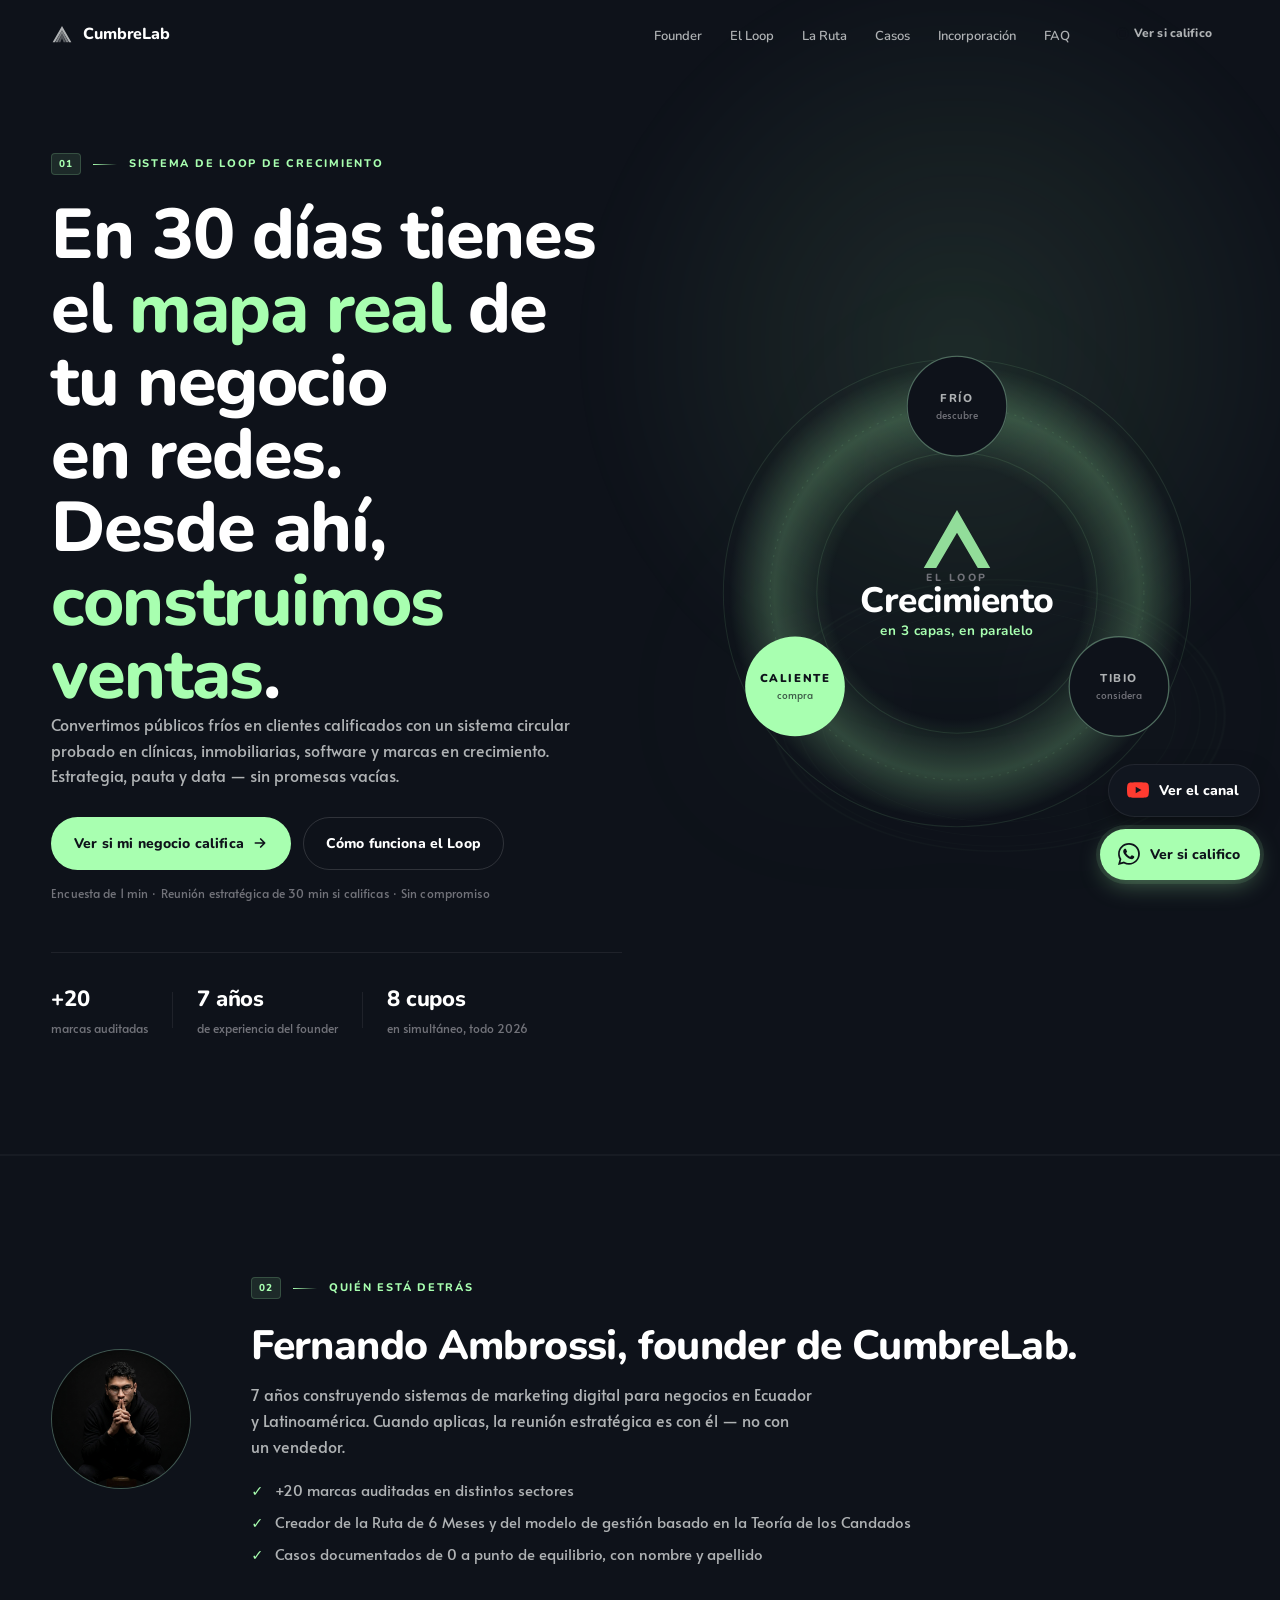
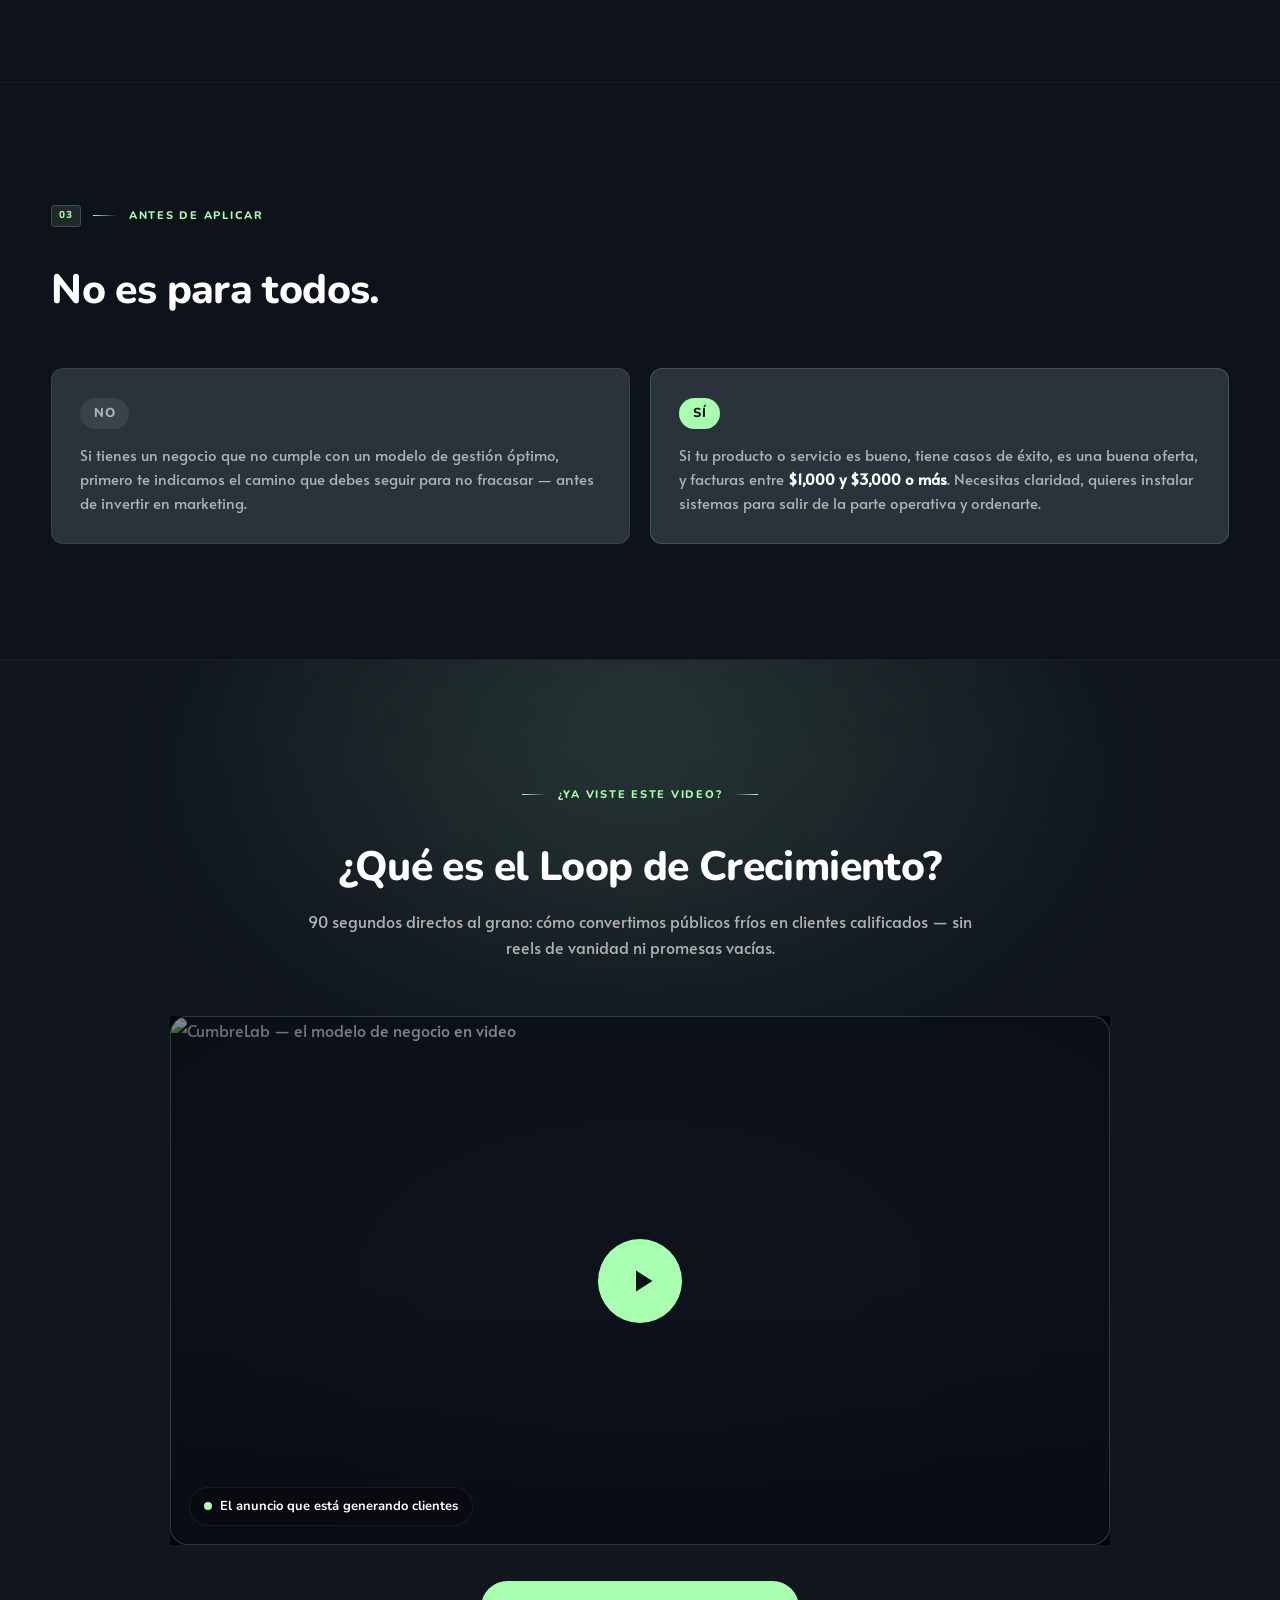
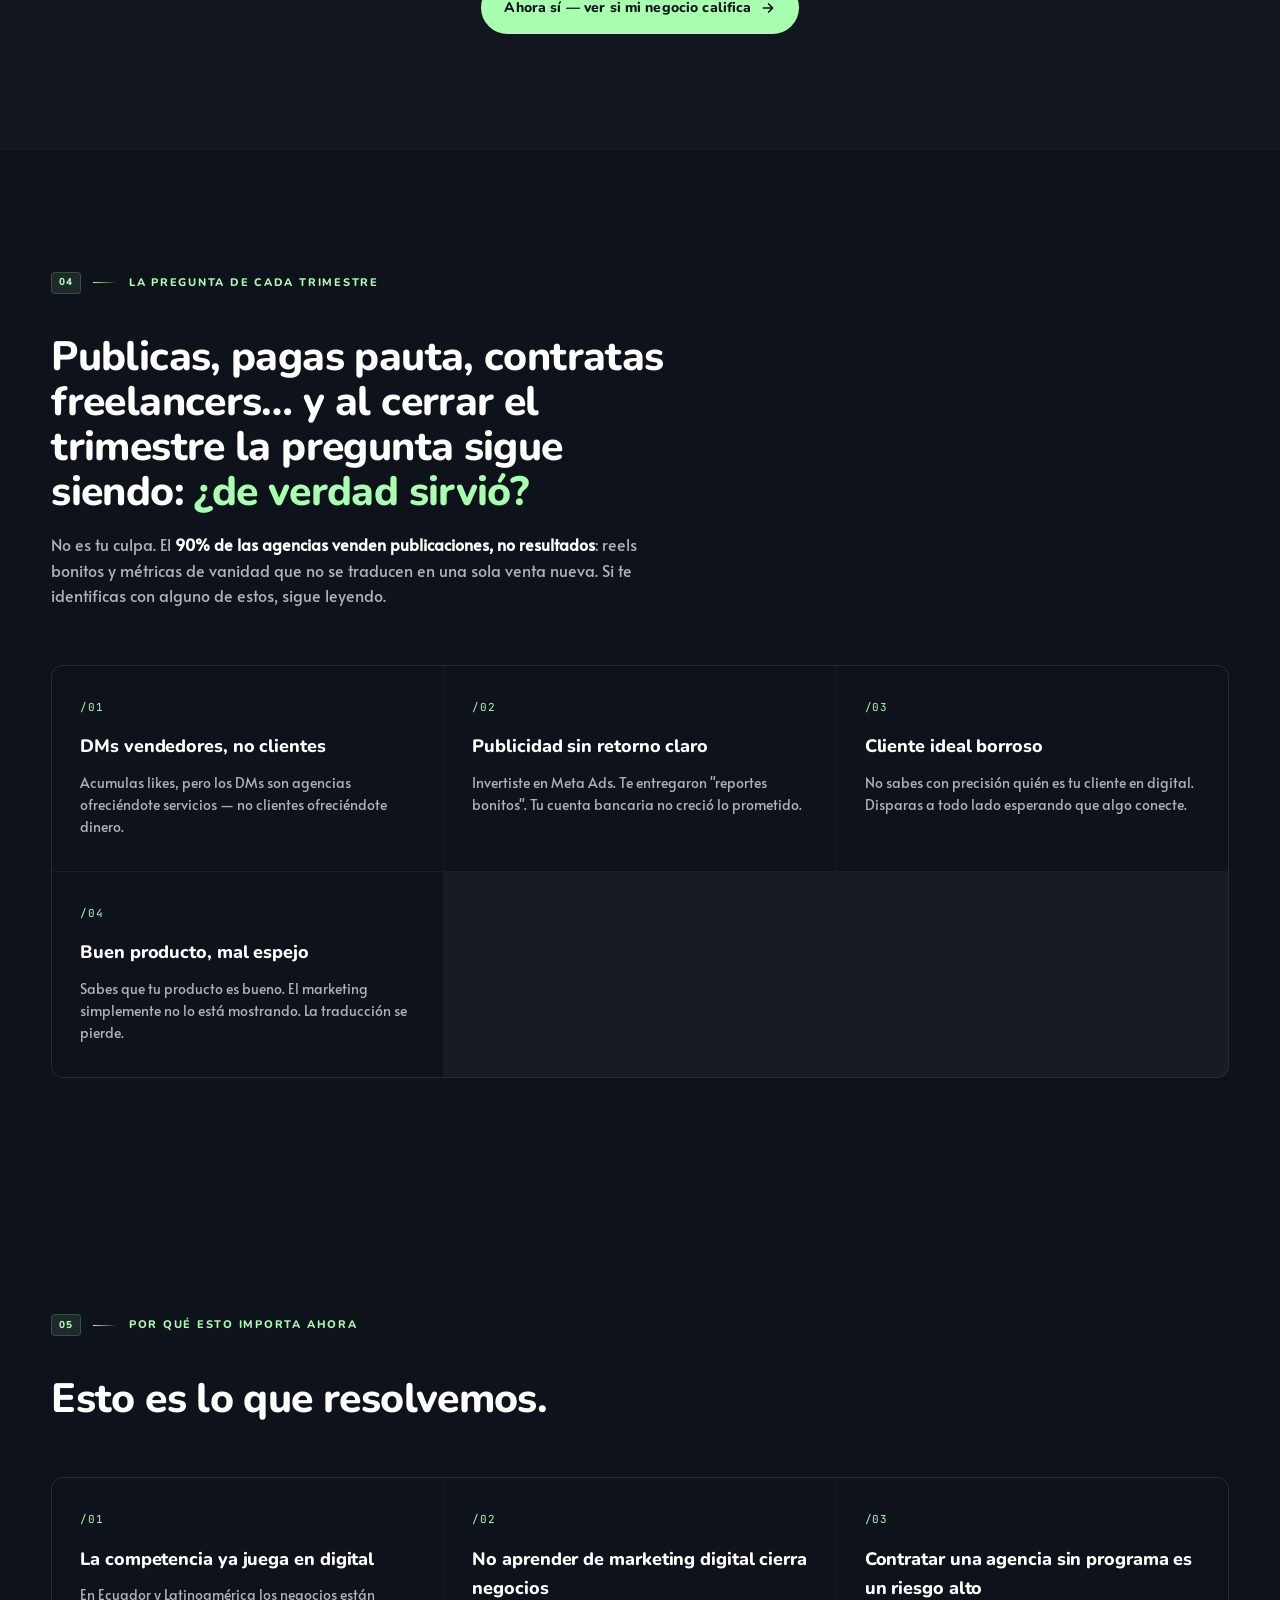
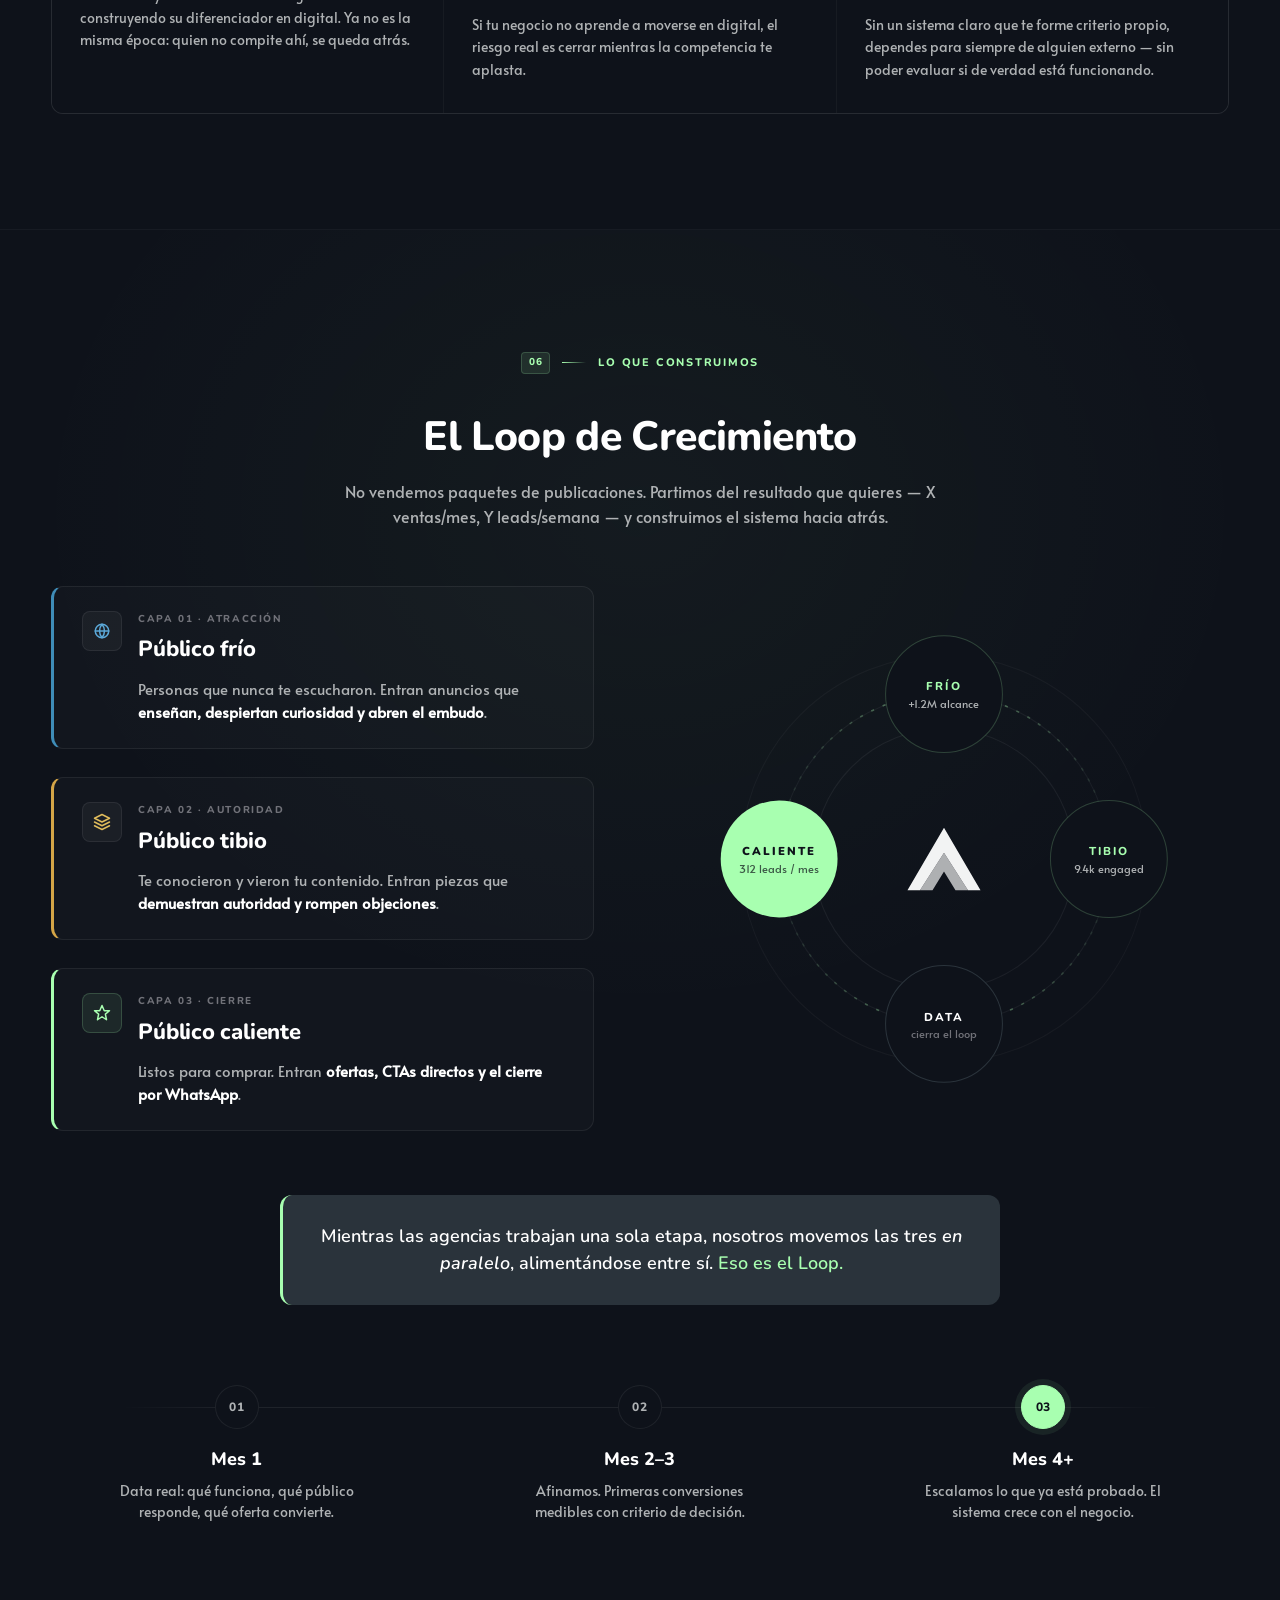
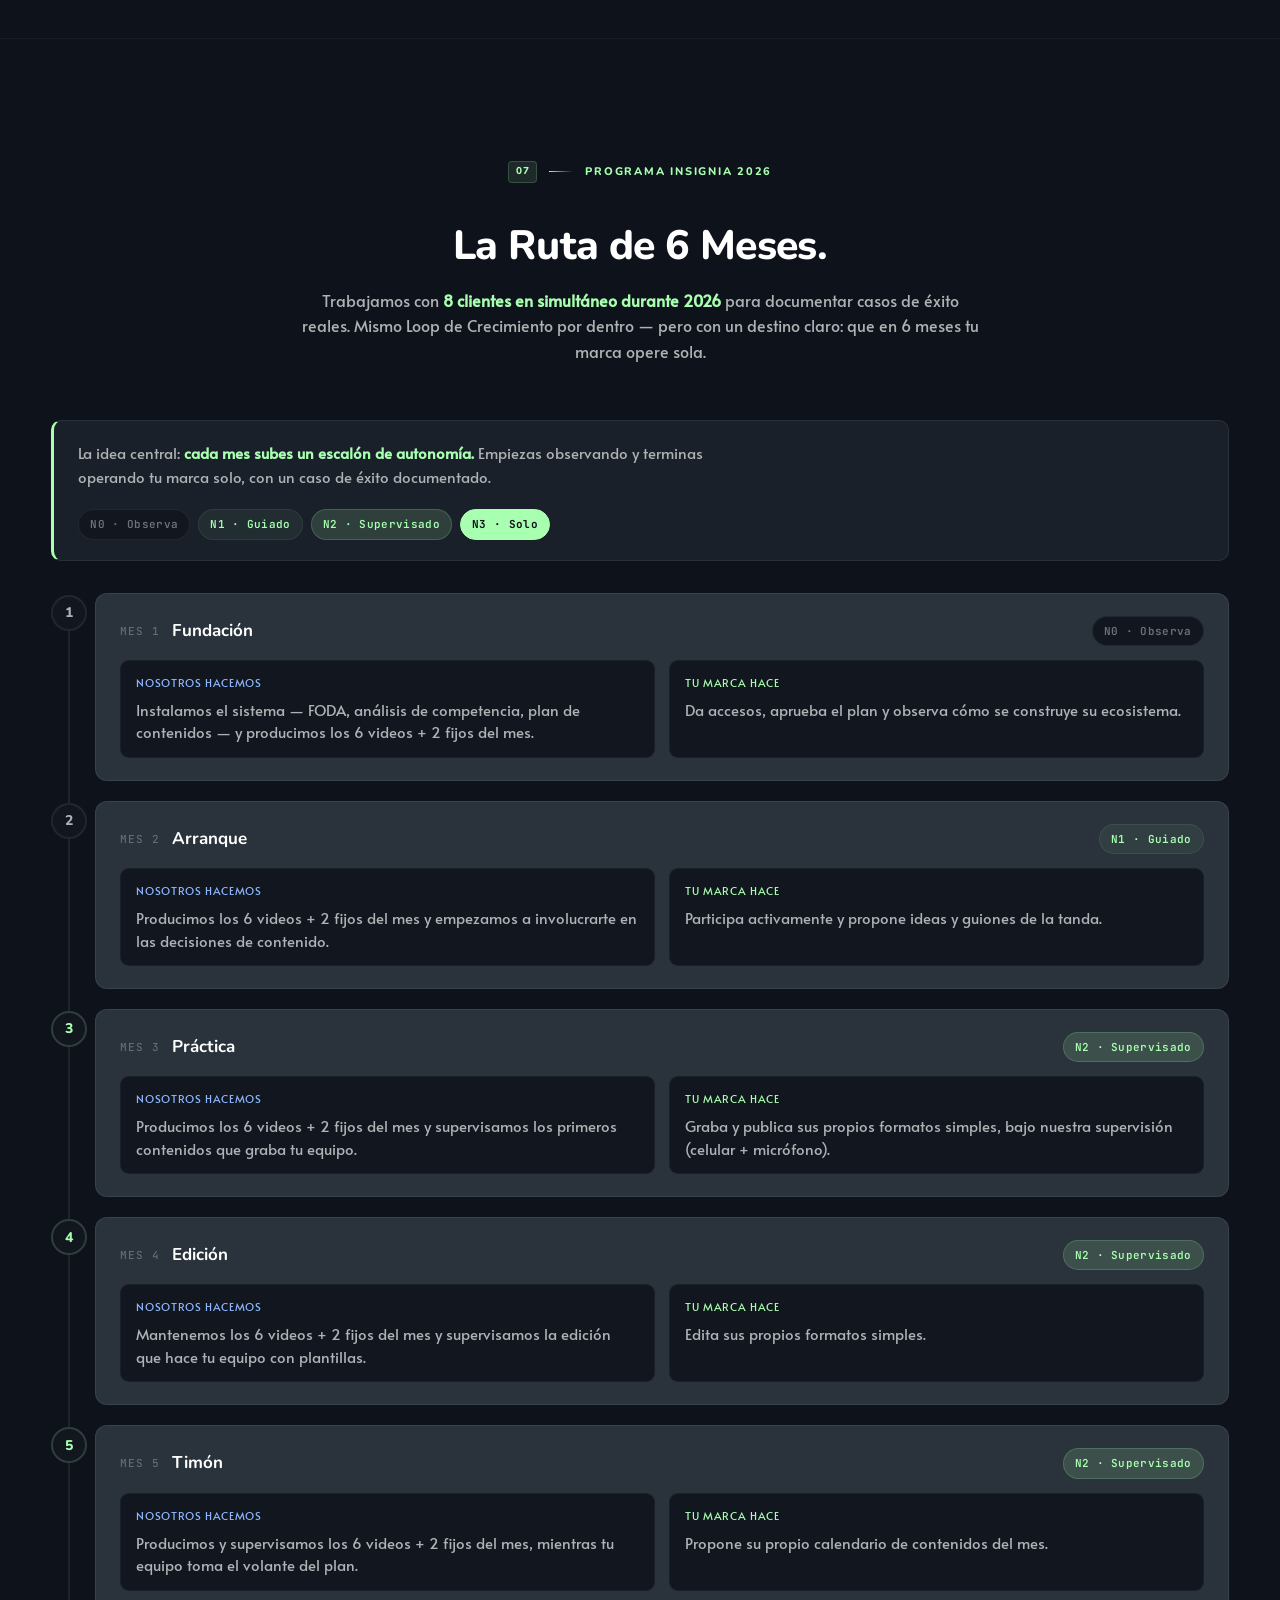
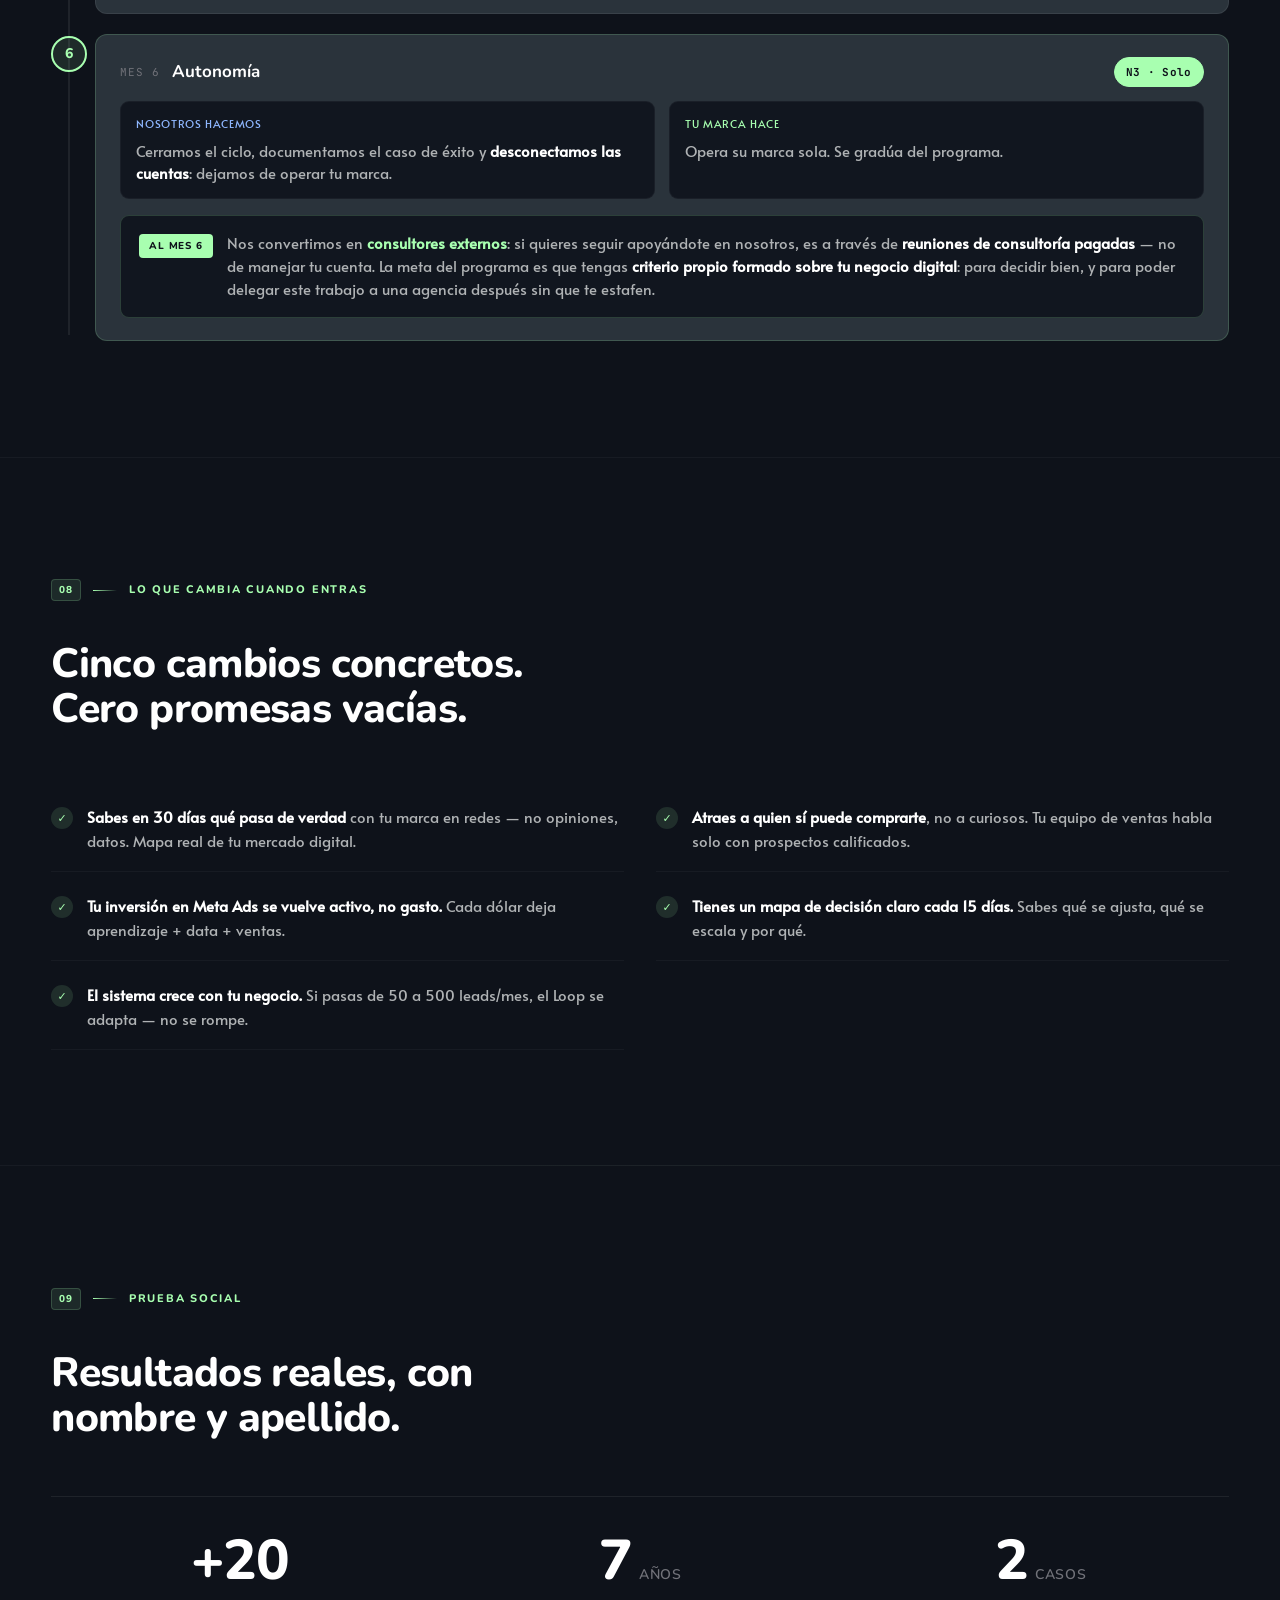
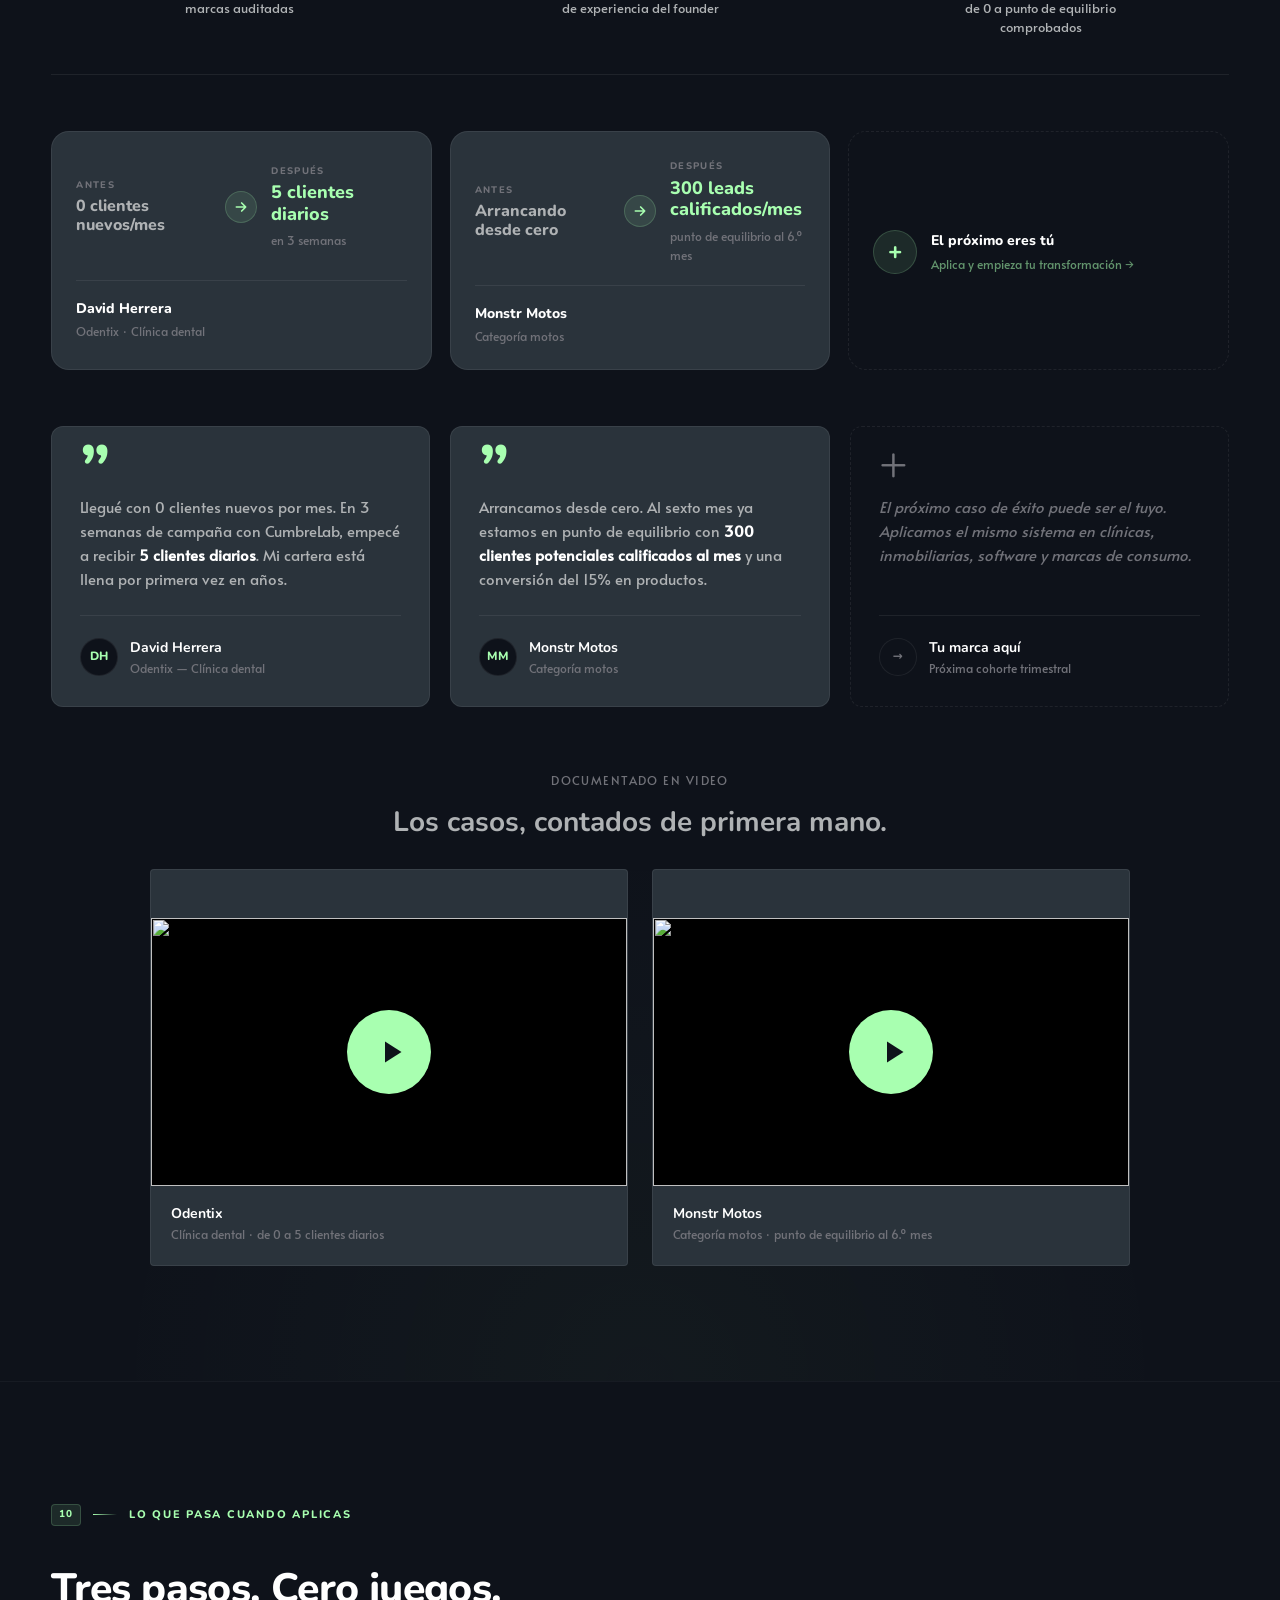
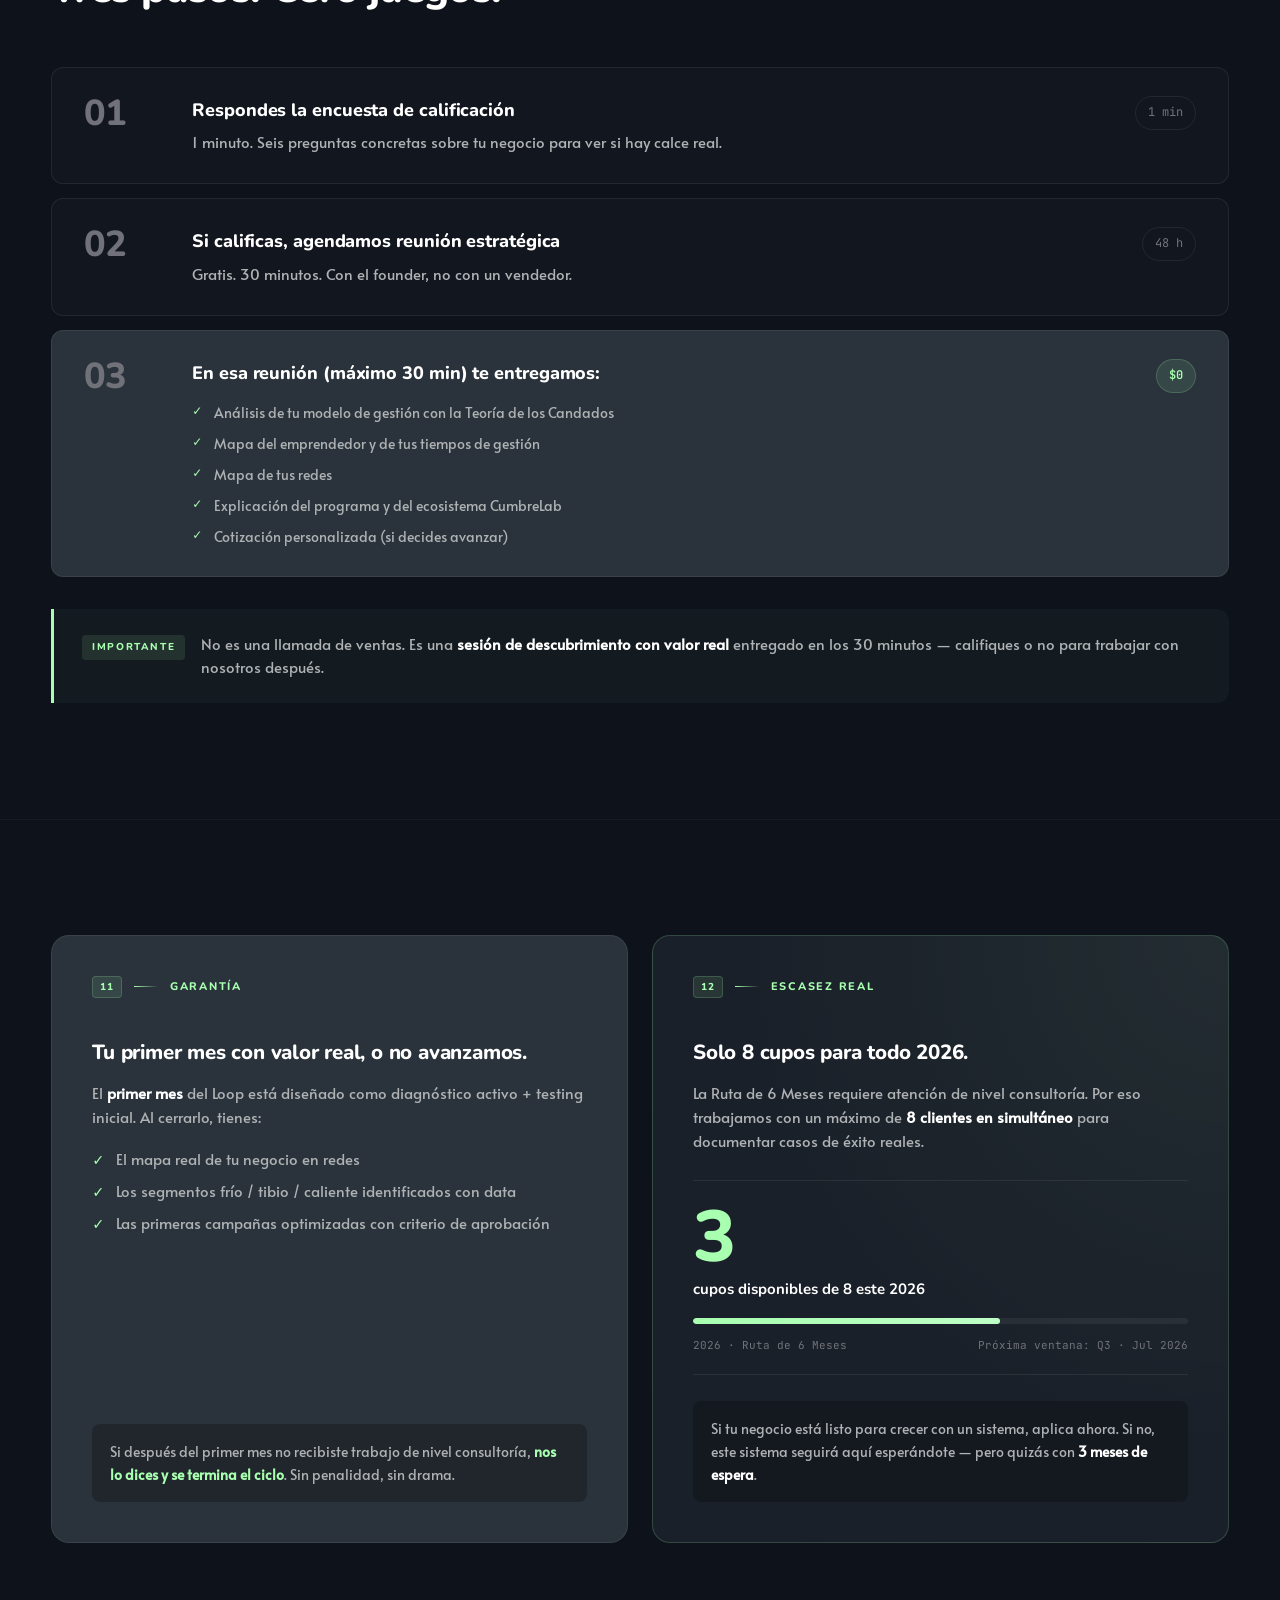
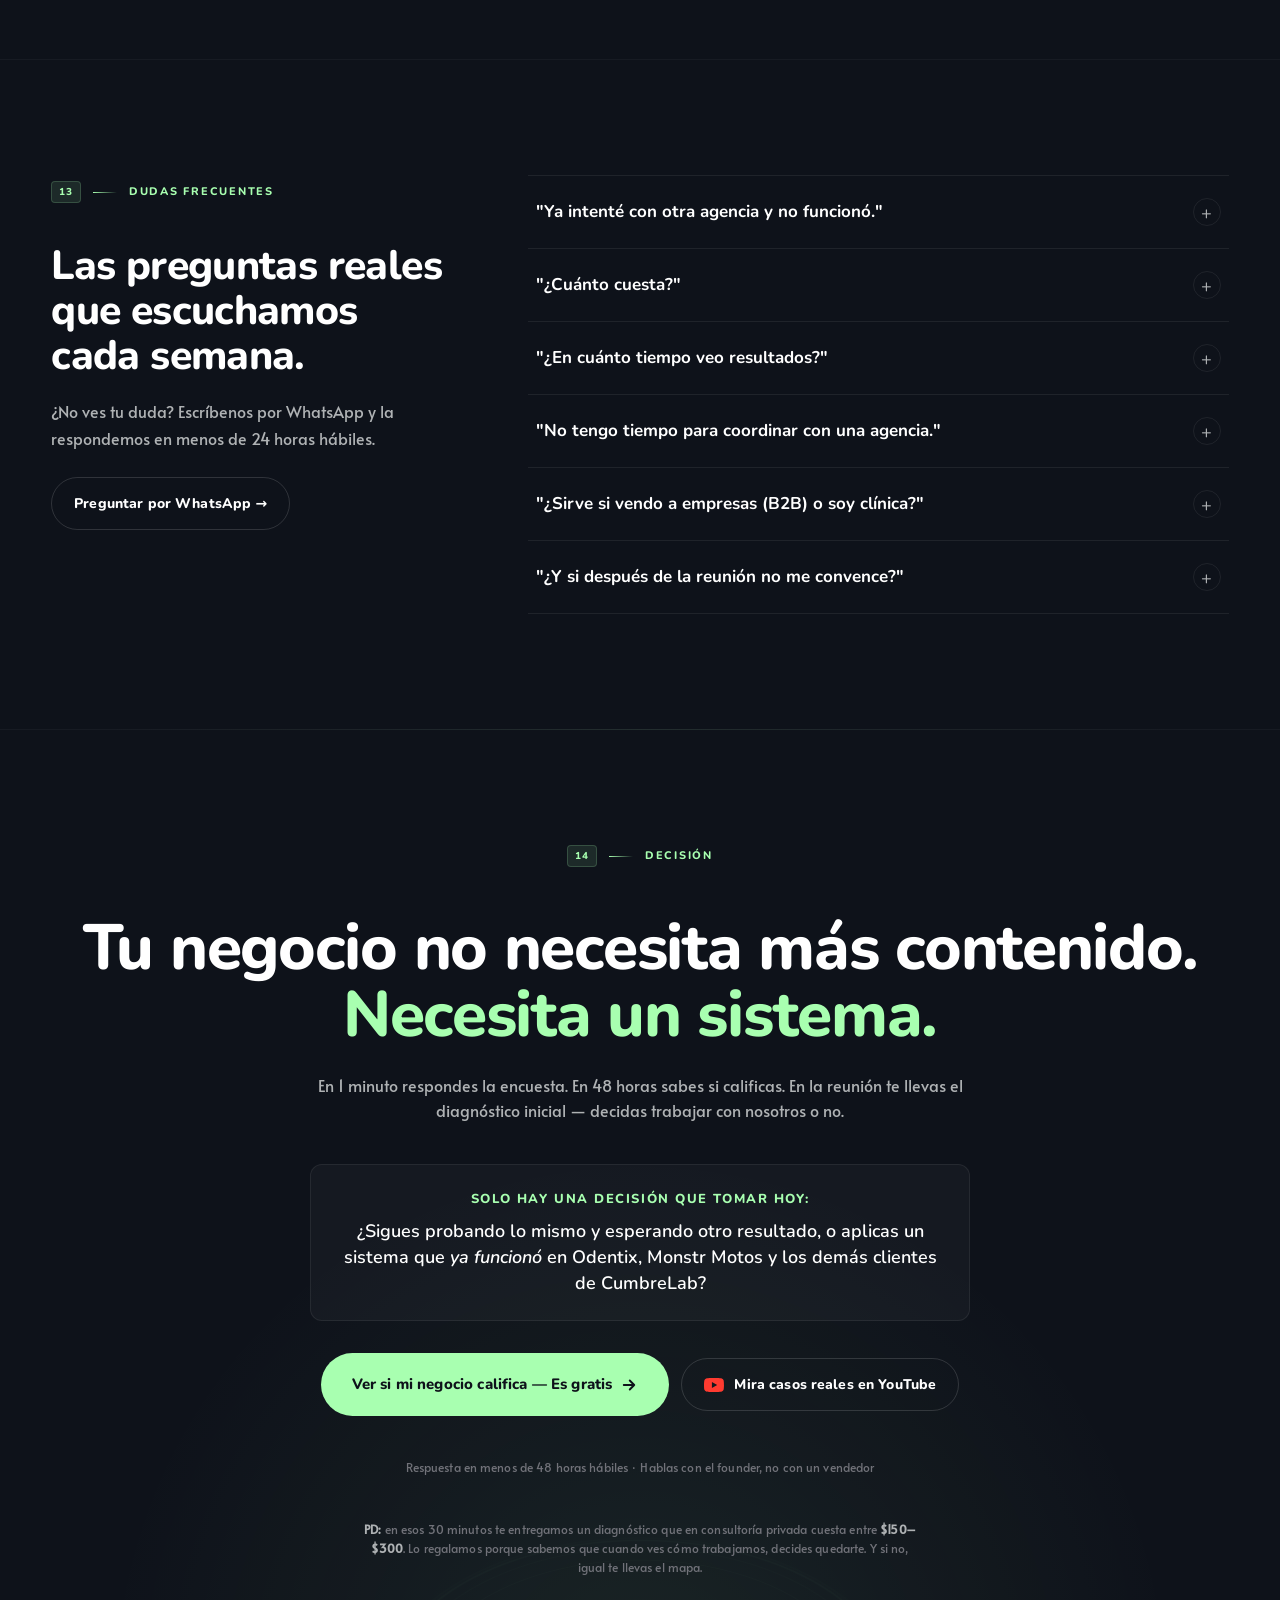
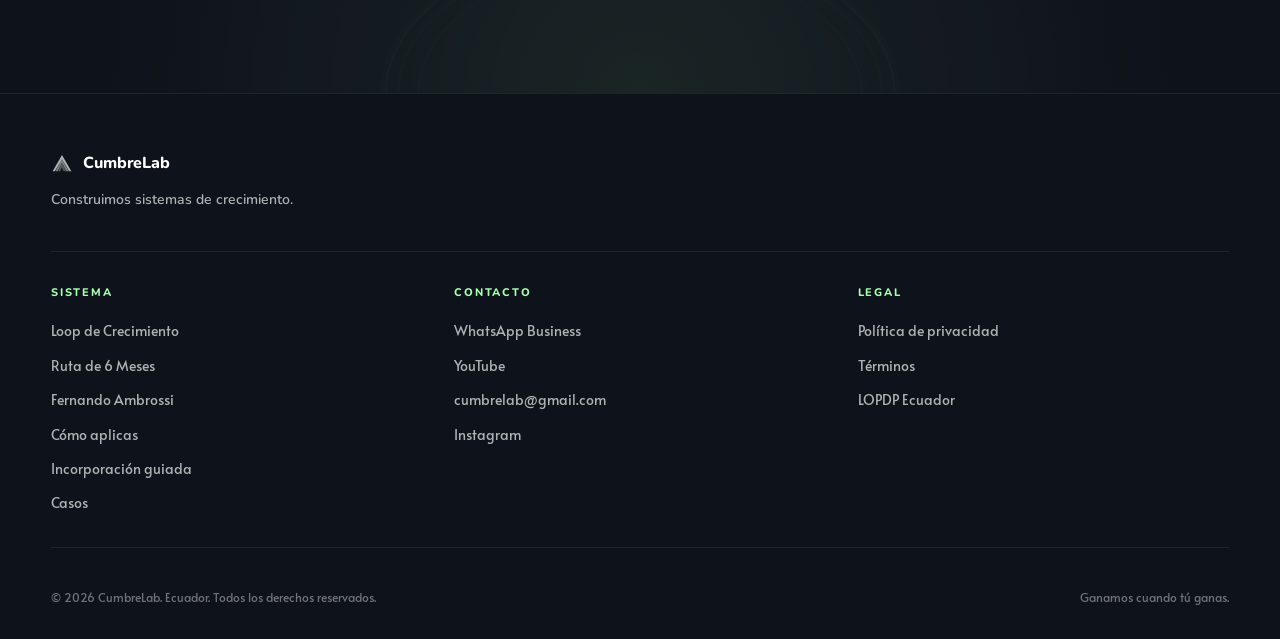
==== commit 99b72768: "Add files via upload" ====
--- a/index.html
+++ b/index.html
@@ -27,9 +27,10 @@
     </a>
 
     <ul class="nav-links">
+      <li><a href="#fundador">Founder</a></li>
       <li><a href="#sistema">El Loop</a></li>
+      <li><a href="#ruta">La Ruta</a></li>
       <li><a href="#casos">Casos</a></li>
-      <li><a href="#proceso">Proceso</a></li>
       <li><a href="onboarding.html">Incorporación</a></li>
       <li><a href="#faq">FAQ</a></li>
     </ul>
@@ -91,8 +92,8 @@
         </div>
         <div class="meta-sep"></div>
         <div class="meta-item">
-          <div class="meta-num">4 plazas</div>
-          <div class="meta-label">nuevas por trimestre</div>
+          <div class="meta-num">8 cupos</div>
+          <div class="meta-label">en simultáneo, todo 2026</div>
         </div>
       </div>
     </div>
@@ -157,6 +158,50 @@
 </header>
 
 <!-- ============================================================
+     FOUNDER
+============================================================ -->
+<section id="fundador" class="section section-founder">
+  <div class="container founder-grid">
+    <div class="founder-avatar"><img src="assets/fernando-ambrossi.png" alt="Fernando Ambrossi, founder de CumbreLab"></div>
+    <div class="founder-text">
+      <div class="eyebrow"><span class="eyebrow-num">02</span><span class="eyebrow-divider"></span><span>Quién está detrás</span></div>
+      <h2 class="h2">Fernando Ambrossi, founder de CumbreLab.</h2>
+      <p class="lead" style="margin-top:14px">
+        7 años construyendo sistemas de marketing digital para negocios en Ecuador y Latinoamérica.
+        Cuando aplicas, la reunión estratégica es con él — no con un vendedor.
+      </p>
+      <ul class="check-list">
+        <li>+20 marcas auditadas en distintos sectores</li>
+        <li>Creador de la Ruta de 6 Meses y del modelo de gestión basado en la Teoría de los Candados</li>
+        <li>Casos documentados de 0 a punto de equilibrio, con nombre y apellido</li>
+      </ul>
+    </div>
+  </div>
+</section>
+
+<!-- ============================================================
+     NO ES PARA TODOS
+============================================================ -->
+<section id="calce" class="section section-fit">
+  <div class="container">
+    <div class="section-head">
+      <div class="eyebrow"><span class="eyebrow-num">03</span><span class="eyebrow-divider"></span><span>Antes de aplicar</span></div>
+      <h2 class="h2">No es para todos.</h2>
+    </div>
+    <div class="fit-grid">
+      <div class="fit-card fit-no">
+        <span class="fit-tag">No</span>
+        <p>Si tienes un negocio que no cumple con un modelo de gestión óptimo, primero te indicamos el camino que debes seguir para no fracasar — antes de invertir en marketing.</p>
+      </div>
+      <div class="fit-card fit-si">
+        <span class="fit-tag">Sí</span>
+        <p>Si tu producto o servicio es bueno, tiene casos de éxito, es una buena oferta, y facturas entre <strong>$1,000 y $3,000 o más</strong>. Necesitas claridad, quieres instalar sistemas para salir de la parte operativa y ordenarte.</p>
+      </div>
+    </div>
+  </div>
+</section>
+
+<!-- ============================================================
      VIDEO — el modelo explicado (estilo "ya viste este video")
 ============================================================ -->
 <section id="video" class="section section-video">
@@ -202,7 +247,7 @@
 <section class="section section-pain">
   <div class="container">
     <div class="section-head">
-      <div class="eyebrow"><span class="eyebrow-num">02</span><span class="eyebrow-divider"></span><span>La pregunta de cada trimestre</span></div>
+      <div class="eyebrow"><span class="eyebrow-num">04</span><span class="eyebrow-divider"></span><span>La pregunta de cada trimestre</span></div>
       <h2 class="h2">Publicas, pagas pauta, contratas freelancers… y al cerrar el trimestre la pregunta sigue siendo: <span class="hl">¿de verdad sirvió?</span></h2>
       <p class="lead" style="margin-top:18px">
         No es tu culpa. El <strong>90% de las agencias venden publicaciones, no resultados</strong>:
@@ -237,12 +282,42 @@
 </section>
 
 <!-- ============================================================
+     LO QUE RESOLVEMOS
+============================================================ -->
+<section id="resolvemos" class="section section-resolve">
+  <div class="container">
+    <div class="section-head">
+      <div class="eyebrow"><span class="eyebrow-num">05</span><span class="eyebrow-divider"></span><span>Por qué esto importa ahora</span></div>
+      <h2 class="h2">Esto es lo que resolvemos.</h2>
+    </div>
+
+    <div class="pain-grid">
+      <div class="pain-card">
+        <div class="pain-num">/01</div>
+        <h3>La competencia ya juega en digital</h3>
+        <p>En Ecuador y Latinoamérica los negocios están construyendo su diferenciador en digital. Ya no es la misma época: quien no compite ahí, se queda atrás.</p>
+      </div>
+      <div class="pain-card">
+        <div class="pain-num">/02</div>
+        <h3>No aprender de marketing digital cierra negocios</h3>
+        <p>Si tu negocio no aprende a moverse en digital, el riesgo real es cerrar mientras la competencia te aplasta.</p>
+      </div>
+      <div class="pain-card">
+        <div class="pain-num">/03</div>
+        <h3>Contratar una agencia sin programa es un riesgo alto</h3>
+        <p>Sin un sistema claro que te forme criterio propio, dependes para siempre de alguien externo — sin poder evaluar si de verdad está funcionando.</p>
+      </div>
+    </div>
+  </div>
+</section>
+
+<!-- ============================================================
      SISTEMA / LOOP
 ============================================================ -->
 <section id="sistema" class="section section-system">
   <div class="container">
     <div class="section-head section-head-center">
-      <div class="eyebrow"><span class="eyebrow-num">03</span><span class="eyebrow-divider"></span><span>Lo que construimos</span></div>
+      <div class="eyebrow"><span class="eyebrow-num">06</span><span class="eyebrow-divider"></span><span>Lo que construimos</span></div>
       <h2 class="h2">El Loop de Crecimiento</h2>
       <p class="lead lead-center">
         No vendemos paquetes de publicaciones. Partimos del resultado que quieres
@@ -378,12 +453,106 @@
 </section>
 
 <!-- ============================================================
+     RUTA DE 6 MESES (programa insignia 2026)
+============================================================ -->
+<section id="ruta" class="section section-route">
+  <div class="container">
+    <div class="section-head section-head-center">
+      <div class="eyebrow"><span class="eyebrow-num">07</span><span class="eyebrow-divider"></span><span>Programa insignia 2026</span></div>
+      <h2 class="h2">La Ruta de 6 Meses.</h2>
+      <p class="lead lead-center">
+        Trabajamos con <strong class="hl">8 clientes en simultáneo durante 2026</strong> para documentar
+        casos de éxito reales. Mismo Loop de Crecimiento por dentro — pero con un destino claro: que en 6 meses
+        tu marca opere sola.
+      </p>
+    </div>
+
+    <div class="route-banner">
+      <div class="route-banner-idea">La idea central: <strong class="hl">cada mes subes un escalón de autonomía.</strong> Empiezas observando y terminas operando tu marca solo, con un caso de éxito documentado.</div>
+      <div class="route-legend">
+        <span class="route-badge n0">N0 · Observa</span>
+        <span class="route-badge n1">N1 · Guiado</span>
+        <span class="route-badge n2">N2 · Supervisado</span>
+        <span class="route-badge n3">N3 · Solo</span>
+      </div>
+    </div>
+
+    <ol class="route-timeline">
+      <li class="route-step">
+        <div class="route-node n0">1</div>
+        <div class="route-card">
+          <div class="route-card-head"><span class="route-mes">Mes 1</span><span class="route-phase">Fundación</span><span class="route-badge n0">N0 · Observa</span></div>
+          <div class="route-cols">
+            <div class="route-col us"><span class="route-lbl">Nosotros hacemos</span><p>Instalamos el sistema — FODA, análisis de competencia, plan de contenidos — y producimos los 6 videos + 2 fijos del mes.</p></div>
+            <div class="route-col them"><span class="route-lbl">Tu marca hace</span><p>Da accesos, aprueba el plan y observa cómo se construye su ecosistema.</p></div>
+          </div>
+        </div>
+      </li>
+      <li class="route-step">
+        <div class="route-node n1">2</div>
+        <div class="route-card">
+          <div class="route-card-head"><span class="route-mes">Mes 2</span><span class="route-phase">Arranque</span><span class="route-badge n1">N1 · Guiado</span></div>
+          <div class="route-cols">
+            <div class="route-col us"><span class="route-lbl">Nosotros hacemos</span><p>Producimos los 6 videos + 2 fijos del mes y empezamos a involucrarte en las decisiones de contenido.</p></div>
+            <div class="route-col them"><span class="route-lbl">Tu marca hace</span><p>Participa activamente y propone ideas y guiones de la tanda.</p></div>
+          </div>
+        </div>
+      </li>
+      <li class="route-step">
+        <div class="route-node n2">3</div>
+        <div class="route-card">
+          <div class="route-card-head"><span class="route-mes">Mes 3</span><span class="route-phase">Práctica</span><span class="route-badge n2">N2 · Supervisado</span></div>
+          <div class="route-cols">
+            <div class="route-col us"><span class="route-lbl">Nosotros hacemos</span><p>Producimos los 6 videos + 2 fijos del mes y supervisamos los primeros contenidos que graba tu equipo.</p></div>
+            <div class="route-col them"><span class="route-lbl">Tu marca hace</span><p>Graba y publica sus propios formatos simples, bajo nuestra supervisión (celular + micrófono).</p></div>
+          </div>
+        </div>
+      </li>
+      <li class="route-step">
+        <div class="route-node n2">4</div>
+        <div class="route-card">
+          <div class="route-card-head"><span class="route-mes">Mes 4</span><span class="route-phase">Edición</span><span class="route-badge n2">N2 · Supervisado</span></div>
+          <div class="route-cols">
+            <div class="route-col us"><span class="route-lbl">Nosotros hacemos</span><p>Mantenemos los 6 videos + 2 fijos del mes y supervisamos la edición que hace tu equipo con plantillas.</p></div>
+            <div class="route-col them"><span class="route-lbl">Tu marca hace</span><p>Edita sus propios formatos simples.</p></div>
+          </div>
+        </div>
+      </li>
+      <li class="route-step">
+        <div class="route-node n2">5</div>
+        <div class="route-card">
+          <div class="route-card-head"><span class="route-mes">Mes 5</span><span class="route-phase">Timón</span><span class="route-badge n2">N2 · Supervisado</span></div>
+          <div class="route-cols">
+            <div class="route-col us"><span class="route-lbl">Nosotros hacemos</span><p>Producimos y supervisamos los 6 videos + 2 fijos del mes, mientras tu equipo toma el volante del plan.</p></div>
+            <div class="route-col them"><span class="route-lbl">Tu marca hace</span><p>Propone su propio calendario de contenidos del mes.</p></div>
+          </div>
+        </div>
+      </li>
+      <li class="route-step route-step-final">
+        <div class="route-node n3">6</div>
+        <div class="route-card route-card-final">
+          <div class="route-card-head"><span class="route-mes">Mes 6</span><span class="route-phase">Autonomía</span><span class="route-badge n3">N3 · Solo</span></div>
+          <div class="route-cols">
+            <div class="route-col us"><span class="route-lbl">Nosotros hacemos</span><p>Cerramos el ciclo, documentamos el caso de éxito y <strong>desconectamos las cuentas</strong>: dejamos de operar tu marca.</p></div>
+            <div class="route-col them"><span class="route-lbl">Tu marca hace</span><p>Opera su marca sola. Se gradúa del programa.</p></div>
+          </div>
+          <div class="route-final-note">
+            <span class="route-note-tag">Al mes 6</span>
+            <p>Nos convertimos en <strong class="hl">consultores externos</strong>: si quieres seguir apoyándote en nosotros, es a través de <strong>reuniones de consultoría pagadas</strong> — no de manejar tu cuenta. La meta del programa es que tengas <strong>criterio propio formado sobre tu negocio digital</strong>: para decidir bien, y para poder delegar este trabajo a una agencia después sin que te estafen.</p>
+          </div>
+        </div>
+      </li>
+    </ol>
+  </div>
+</section>
+
+<!-- ============================================================
      BENEFICIOS (5)
 ============================================================ -->
 <section id="beneficios" class="section section-benefits">
   <div class="container">
     <div class="section-head">
-      <div class="eyebrow"><span class="eyebrow-num">04</span><span class="eyebrow-divider"></span><span>Lo que cambia cuando entras</span></div>
+      <div class="eyebrow"><span class="eyebrow-num">08</span><span class="eyebrow-divider"></span><span>Lo que cambia cuando entras</span></div>
       <h2 class="h2">Cinco cambios concretos. Cero promesas vacías.</h2>
     </div>
 
@@ -428,7 +597,7 @@
 <section id="casos" class="section section-social">
   <div class="container">
     <div class="section-head">
-      <div class="eyebrow"><span class="eyebrow-num">05</span><span class="eyebrow-divider"></span><span>Prueba social</span></div>
+      <div class="eyebrow"><span class="eyebrow-num">09</span><span class="eyebrow-divider"></span><span>Prueba social</span></div>
       <h2 class="h2">Resultados reales, con nombre y apellido.</h2>
     </div>
 
@@ -595,7 +764,7 @@
 <section id="proceso" class="section section-offer">
   <div class="container">
     <div class="section-head">
-      <div class="eyebrow"><span class="eyebrow-num">06</span><span class="eyebrow-divider"></span><span>Lo que pasa cuando aplicas</span></div>
+      <div class="eyebrow"><span class="eyebrow-num">10</span><span class="eyebrow-divider"></span><span>Lo que pasa cuando aplicas</span></div>
       <h2 class="h2">Tres pasos. Cero juegos.</h2>
     </div>
 
@@ -619,11 +788,12 @@
       <li class="offer-final">
         <div class="offer-num">03</div>
         <div>
-          <h3>En esa reunión te entregamos:</h3>
+          <h3>En esa reunión (máximo 30 min) te entregamos:</h3>
           <ul class="offer-deliver">
-            <li>Diagnóstico inicial de tu presencia digital</li>
-            <li>Las 3 fugas principales que están frenando tus ventas</li>
-            <li>Mapa preliminar de tu Loop en los primeros 90 días</li>
+            <li>Análisis de tu modelo de gestión con la Teoría de los Candados</li>
+            <li>Mapa del emprendedor y de tus tiempos de gestión</li>
+            <li>Mapa de tus redes</li>
+            <li>Explicación del programa y del ecosistema CumbreLab</li>
             <li>Cotización personalizada (si decides avanzar)</li>
           </ul>
         </div>
@@ -647,7 +817,7 @@
 <section class="section section-promise">
   <div class="container promise-grid">
     <div class="promise-card promise-guarantee">
-      <div class="eyebrow"><span class="eyebrow-num">07</span><span class="eyebrow-divider"></span><span>Garantía</span></div>
+      <div class="eyebrow"><span class="eyebrow-num">11</span><span class="eyebrow-divider"></span><span>Garantía</span></div>
       <h3 class="h3">Tu primer mes con valor real, o no avanzamos.</h3>
       <p>
         El <strong>primer mes</strong> del Loop está diseñado como diagnóstico activo + testing inicial.
@@ -665,18 +835,18 @@
     </div>
 
     <div class="promise-card promise-scarcity">
-      <div class="eyebrow"><span class="eyebrow-num">08</span><span class="eyebrow-divider"></span><span>Escasez real</span></div>
-      <h3 class="h3">Solo abrimos 4 plazas nuevas por trimestre.</h3>
-      <p>El Loop requiere atención de nivel consultoría. Por eso trabajamos con un máximo de <strong>20 clientes simultáneos</strong>.</p>
+      <div class="eyebrow"><span class="eyebrow-num">12</span><span class="eyebrow-divider"></span><span>Escasez real</span></div>
+      <h3 class="h3">Solo 8 cupos para todo 2026.</h3>
+      <p>La Ruta de 6 Meses requiere atención de nivel consultoría. Por eso trabajamos con un máximo de <strong>8 clientes en simultáneo</strong> para documentar casos de éxito reales.</p>
 
       <div class="plazas">
         <div class="plazas-num" data-tweak-plazas>3</div>
-        <div class="plazas-label">plazas disponibles este trimestre</div>
+        <div class="plazas-label">cupos disponibles de 8 este 2026</div>
         <div class="plazas-bar">
-          <div class="plazas-bar-fill" data-tweak-plazas-fill style="width:75%"></div>
+          <div class="plazas-bar-fill" data-tweak-plazas-fill style="width:62%"></div>
         </div>
         <div class="plazas-meta">
-          <span>Q2 · 2026</span>
+          <span>2026 · Ruta de 6 Meses</span>
           <span>Próxima ventana: Q3 · Jul 2026</span>
         </div>
       </div>
@@ -696,7 +866,7 @@
   <div class="container">
     <div class="faq-grid">
       <div class="faq-side">
-        <div class="eyebrow"><span class="eyebrow-num">09</span><span class="eyebrow-divider"></span><span>Dudas frecuentes</span></div>
+        <div class="eyebrow"><span class="eyebrow-num">13</span><span class="eyebrow-divider"></span><span>Dudas frecuentes</span></div>
         <h2 class="h2">Las preguntas reales que escuchamos cada semana.</h2>
         <p class="prose">¿No ves tu duda? Escríbenos por WhatsApp y la respondemos en menos de 24 horas hábiles.</p>
         <a href="#" class="btn btn-ghost wa-link" data-wa>Preguntar por WhatsApp →</a>
@@ -759,7 +929,7 @@
 <section class="section section-final">
   <div class="contour contour-final" aria-hidden="true"></div>
   <div class="container final-inner">
-    <div class="eyebrow"><span class="eyebrow-num">10</span><span class="eyebrow-divider"></span><span>Decisión</span></div>
+    <div class="eyebrow"><span class="eyebrow-num">14</span><span class="eyebrow-divider"></span><span>Decisión</span></div>
 
     <h2 class="display final-display">
       Tu negocio no necesita más contenido. <br/>
@@ -822,6 +992,8 @@
         <div class="footer-col-title">Sistema</div>
         <ul>
           <li><a href="#sistema">Loop de Crecimiento</a></li>
+          <li><a href="#ruta">Ruta de 6 Meses</a></li>
+          <li><a href="#fundador">Fernando Ambrossi</a></li>
           <li><a href="#proceso">Cómo aplicas</a></li>
           <li><a href="onboarding.html">Incorporación guiada</a></li>
           <li><a href="#casos">Casos</a></li>
--- a/styles.css
+++ b/styles.css
@@ -1155,6 +1155,99 @@
 }
 
 /* ============================================================
+   FOUNDER
+============================================================ */
+.section-founder { border-top: 1px solid var(--border-soft); }
+.founder-grid { display: grid; grid-template-columns: 160px 1fr; gap: 40px; align-items: center; }
+.founder-avatar {
+  width: 140px; height: 140px; border-radius: 50%; background: var(--slate); border: 1px solid var(--border-bright);
+  overflow: hidden; flex-shrink: 0;
+}
+.founder-avatar img { width: 100%; height: 100%; object-fit: cover; }
+.founder-text .check-list { margin-top: 20px; }
+@media (max-width: 700px) {
+  .founder-grid { grid-template-columns: 1fr; text-align: center; justify-items: center; }
+}
+
+/* ============================================================
+   NO ES PARA TODOS
+============================================================ */
+.section-fit { border-top: 1px solid var(--border-soft); }
+.fit-grid { display: grid; grid-template-columns: 1fr 1fr; gap: 20px; }
+.fit-card { background: var(--slate); border: 1px solid var(--border); border-radius: 12px; padding: 28px; }
+.fit-tag {
+  display: inline-block; font-family: var(--font-display); font-weight: 800; font-size: 13px; letter-spacing: .04em;
+  text-transform: uppercase; padding: 5px 14px; border-radius: 20px; margin-bottom: 14px;
+}
+.fit-no .fit-tag { background: rgba(255,255,255,.08); color: var(--pearl); }
+.fit-si .fit-tag { background: var(--green); color: var(--night); }
+.fit-si { border-color: var(--border-bright); }
+.fit-card p { font-size: 15px; color: var(--pearl); line-height: 1.6; }
+@media (max-width: 700px) {
+  .fit-grid { grid-template-columns: 1fr; }
+}
+
+/* ============================================================
+   RUTA DE 6 MESES
+============================================================ */
+.section-route { border-top: 1px solid var(--border-soft); }
+.route-banner {
+  background: var(--slate-2); border: 1px solid var(--border); border-left: 3px solid var(--green);
+  border-radius: 10px; padding: 20px 24px; margin: 40px 0 32px;
+  display: flex; flex-wrap: wrap; gap: 20px; align-items: center; justify-content: space-between;
+}
+.route-banner-idea { color: var(--pearl); font-size: 15px; line-height: 1.6; max-width: 640px; }
+.route-legend { display: flex; flex-wrap: wrap; gap: 8px; }
+.route-badge {
+  font-family: var(--font-mono); font-size: 11px; font-weight: 600; letter-spacing: .03em;
+  padding: 5px 11px; border-radius: 20px; white-space: nowrap; border: 1px solid var(--border);
+  color: var(--pearl); background: var(--night-2);
+}
+.route-badge.n3 { background: var(--green); color: var(--night); border-color: var(--green); font-weight: 700; }
+.route-badge.n2 { background: rgba(168,255,176,.14); color: var(--green); border-color: var(--border-bright); }
+.route-badge.n1 { background: rgba(168,255,176,.06); color: var(--green); }
+.route-badge.n0 { color: var(--graphite); }
+
+.route-timeline { list-style: none; position: relative; padding-left: 44px; display: flex; flex-direction: column; gap: 20px; }
+.route-timeline::before { content: ''; position: absolute; left: 17px; top: 6px; bottom: 6px; width: 2px; background: var(--border); }
+.route-step { position: relative; }
+.route-node {
+  position: absolute; left: -44px; top: 2px; width: 36px; height: 36px; border-radius: 50%;
+  background: var(--night-2); border: 2px solid var(--border); display: flex; align-items: center; justify-content: center;
+  font-family: var(--font-display); font-weight: 800; font-size: 14px; color: var(--pearl);
+}
+.route-node.n3 { border-color: var(--green); color: var(--green); background: var(--green-glow); }
+.route-node.n2 { border-color: var(--border-bright); color: var(--green); }
+.route-card { background: var(--slate); border: 1px solid var(--border); border-radius: 12px; padding: 22px 24px; }
+.route-card-final { border-color: var(--border-bright); }
+.route-card-head { display: flex; align-items: center; gap: 12px; flex-wrap: wrap; margin-bottom: 14px; }
+.route-mes { font-family: var(--font-mono); font-size: 11px; text-transform: uppercase; letter-spacing: .08em; color: var(--graphite); }
+.route-phase { font-family: var(--font-display); font-weight: 700; font-size: 17px; color: var(--white); }
+.route-card-head .route-badge { margin-left: auto; }
+.route-cols { display: grid; grid-template-columns: 1fr 1fr; gap: 14px; }
+.route-col { background: var(--night-2); border: 1px solid var(--border-soft); border-radius: 9px; padding: 13px 15px; }
+.route-lbl { display: block; font-size: 11px; text-transform: uppercase; letter-spacing: .06em; color: var(--graphite); margin-bottom: 7px; }
+.route-col.us .route-lbl { color: #8fb7ff; }
+.route-col.them .route-lbl { color: var(--green); }
+.route-col p { font-size: 14.5px; color: var(--pearl); line-height: 1.55; margin: 0; }
+.route-final-note {
+  margin-top: 16px; padding: 16px 18px; background: var(--night-2); border: 1px solid var(--border-bright);
+  border-radius: 9px; display: flex; gap: 14px; align-items: flex-start;
+}
+.route-note-tag {
+  font-family: var(--font-display); font-size: 10px; font-weight: 800; letter-spacing: .08em; text-transform: uppercase;
+  color: var(--night); background: var(--green); padding: 4px 10px; border-radius: 4px; white-space: nowrap; margin-top: 2px;
+}
+.route-final-note p { font-size: 14.5px; color: var(--pearl); line-height: 1.6; margin: 0; }
+
+@media (max-width: 760px) {
+  .route-cols { grid-template-columns: 1fr; }
+  .route-final-note { flex-direction: column; }
+  .route-timeline { padding-left: 36px; }
+  .route-node { left: -36px; width: 30px; height: 30px; font-size: 12px; }
+}
+
+/* ============================================================
    OFFER STEPS
 ============================================================ */
 .section-offer { border-top: 1px solid var(--border-soft); }
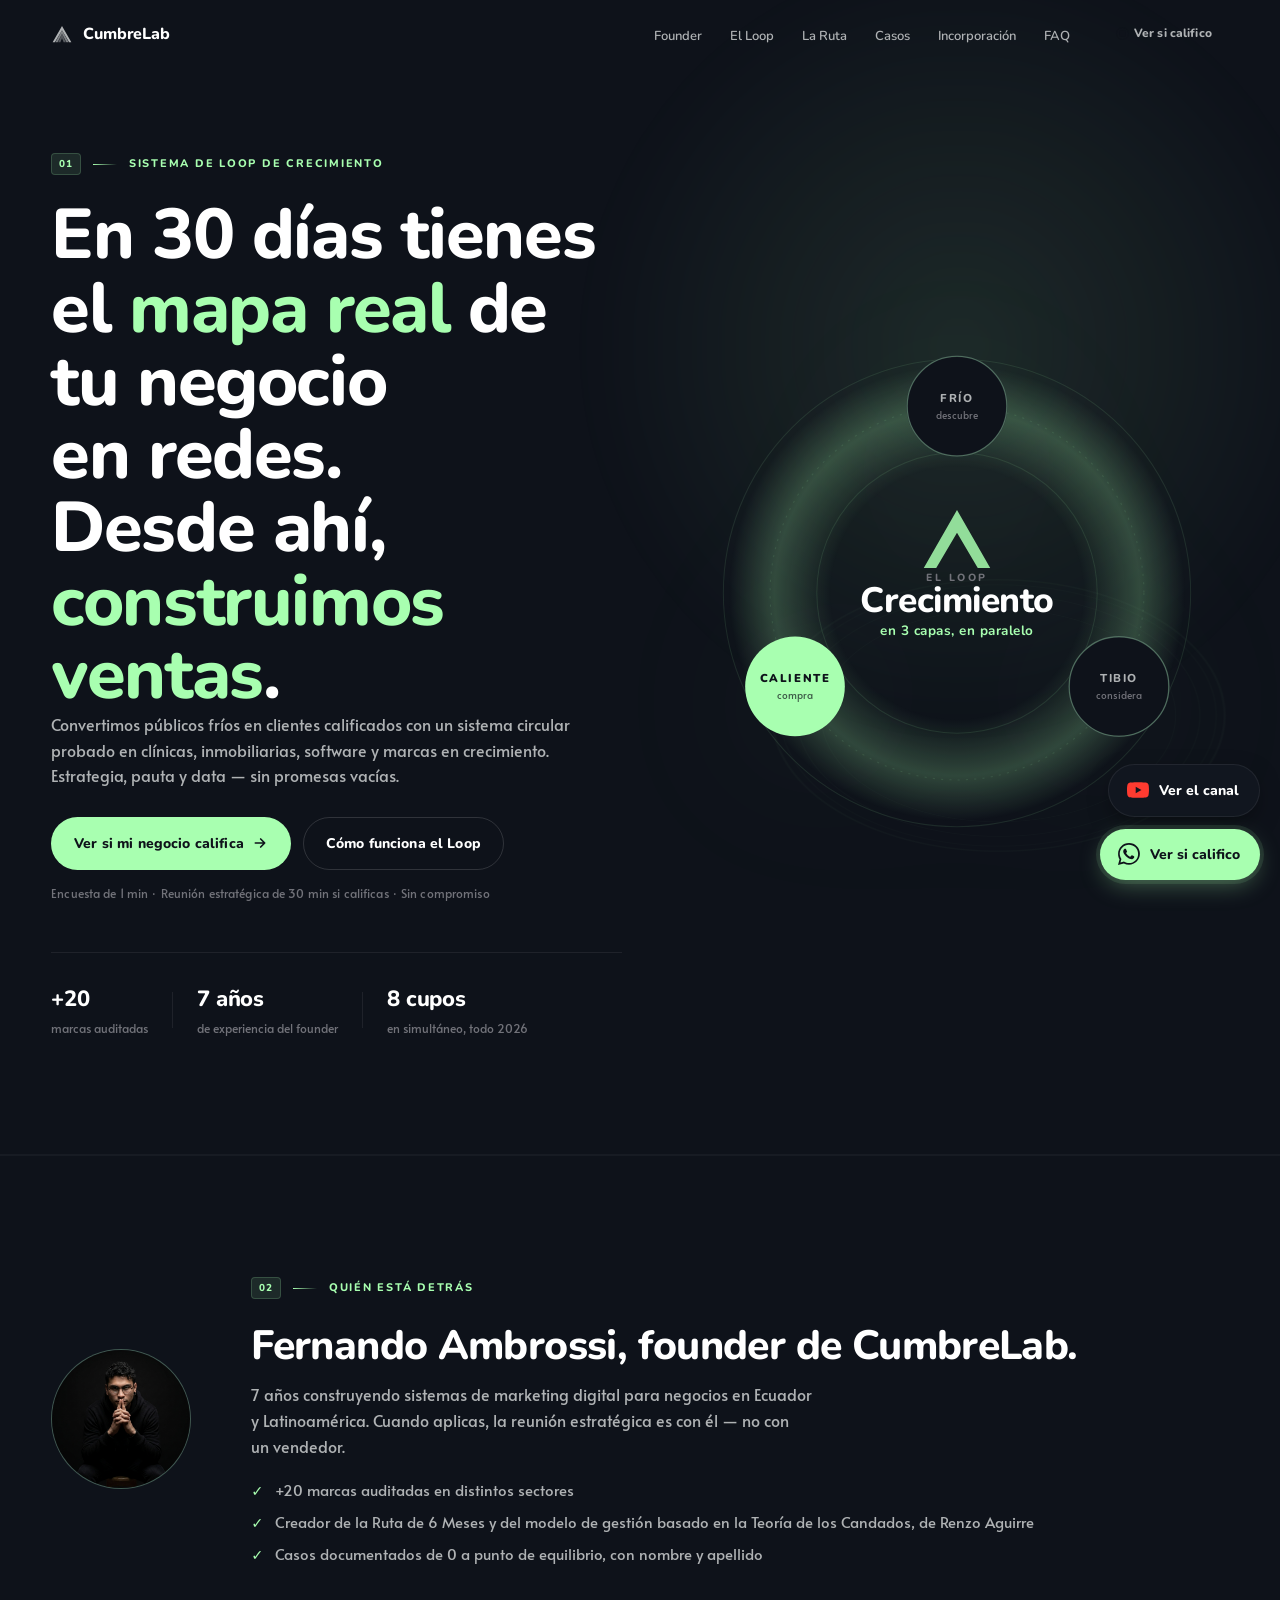
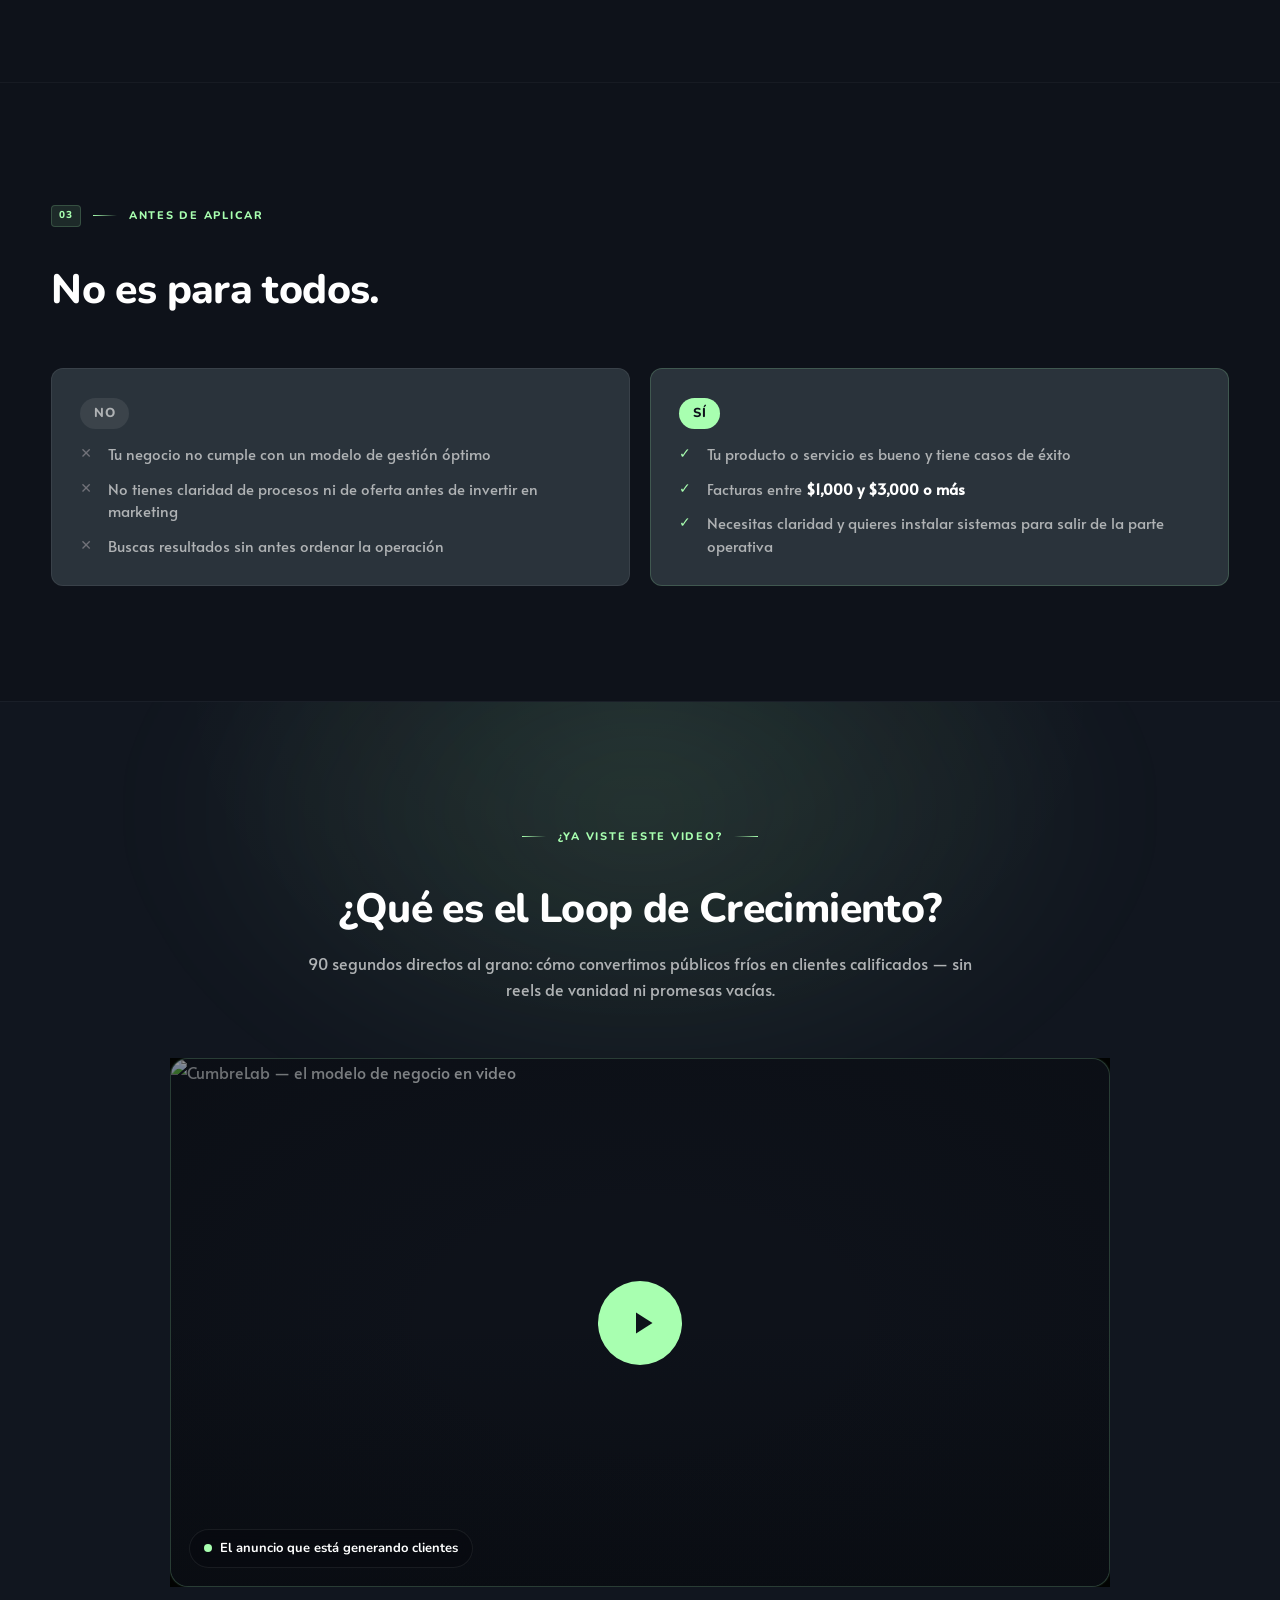
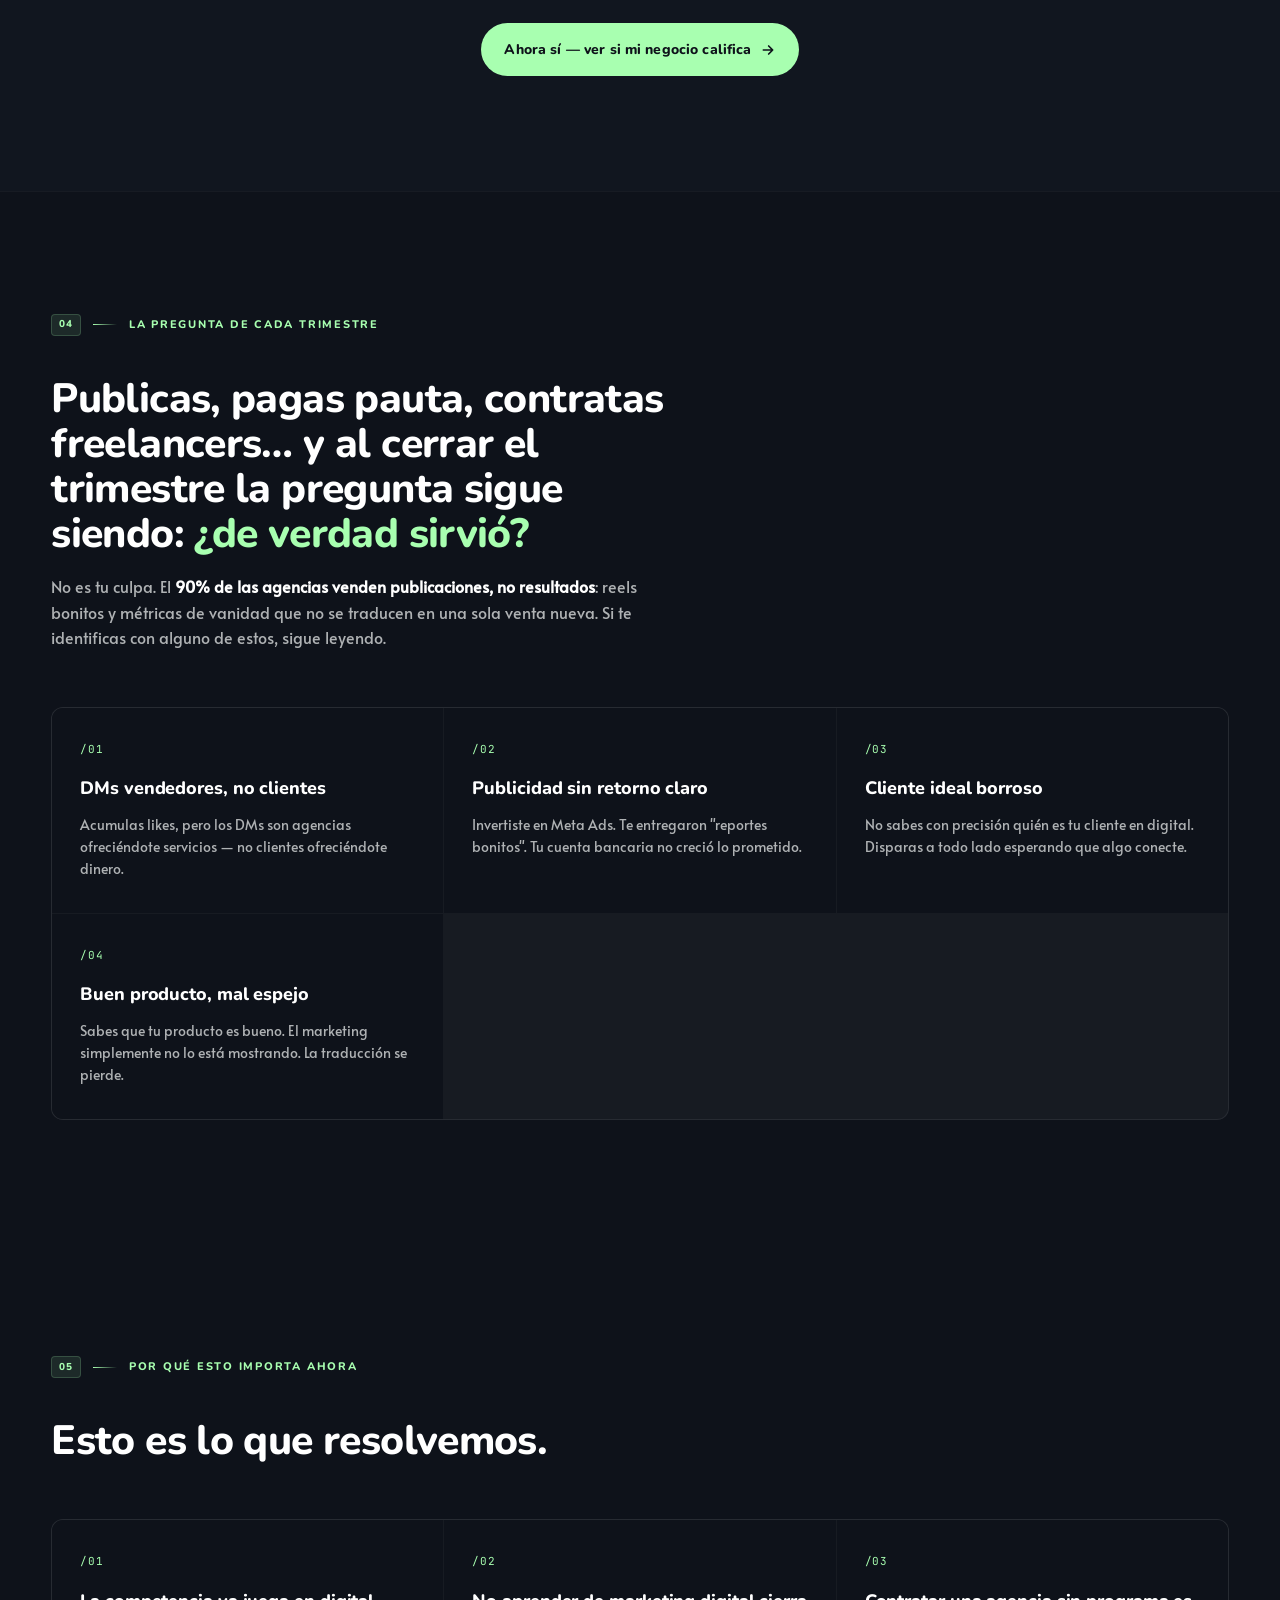
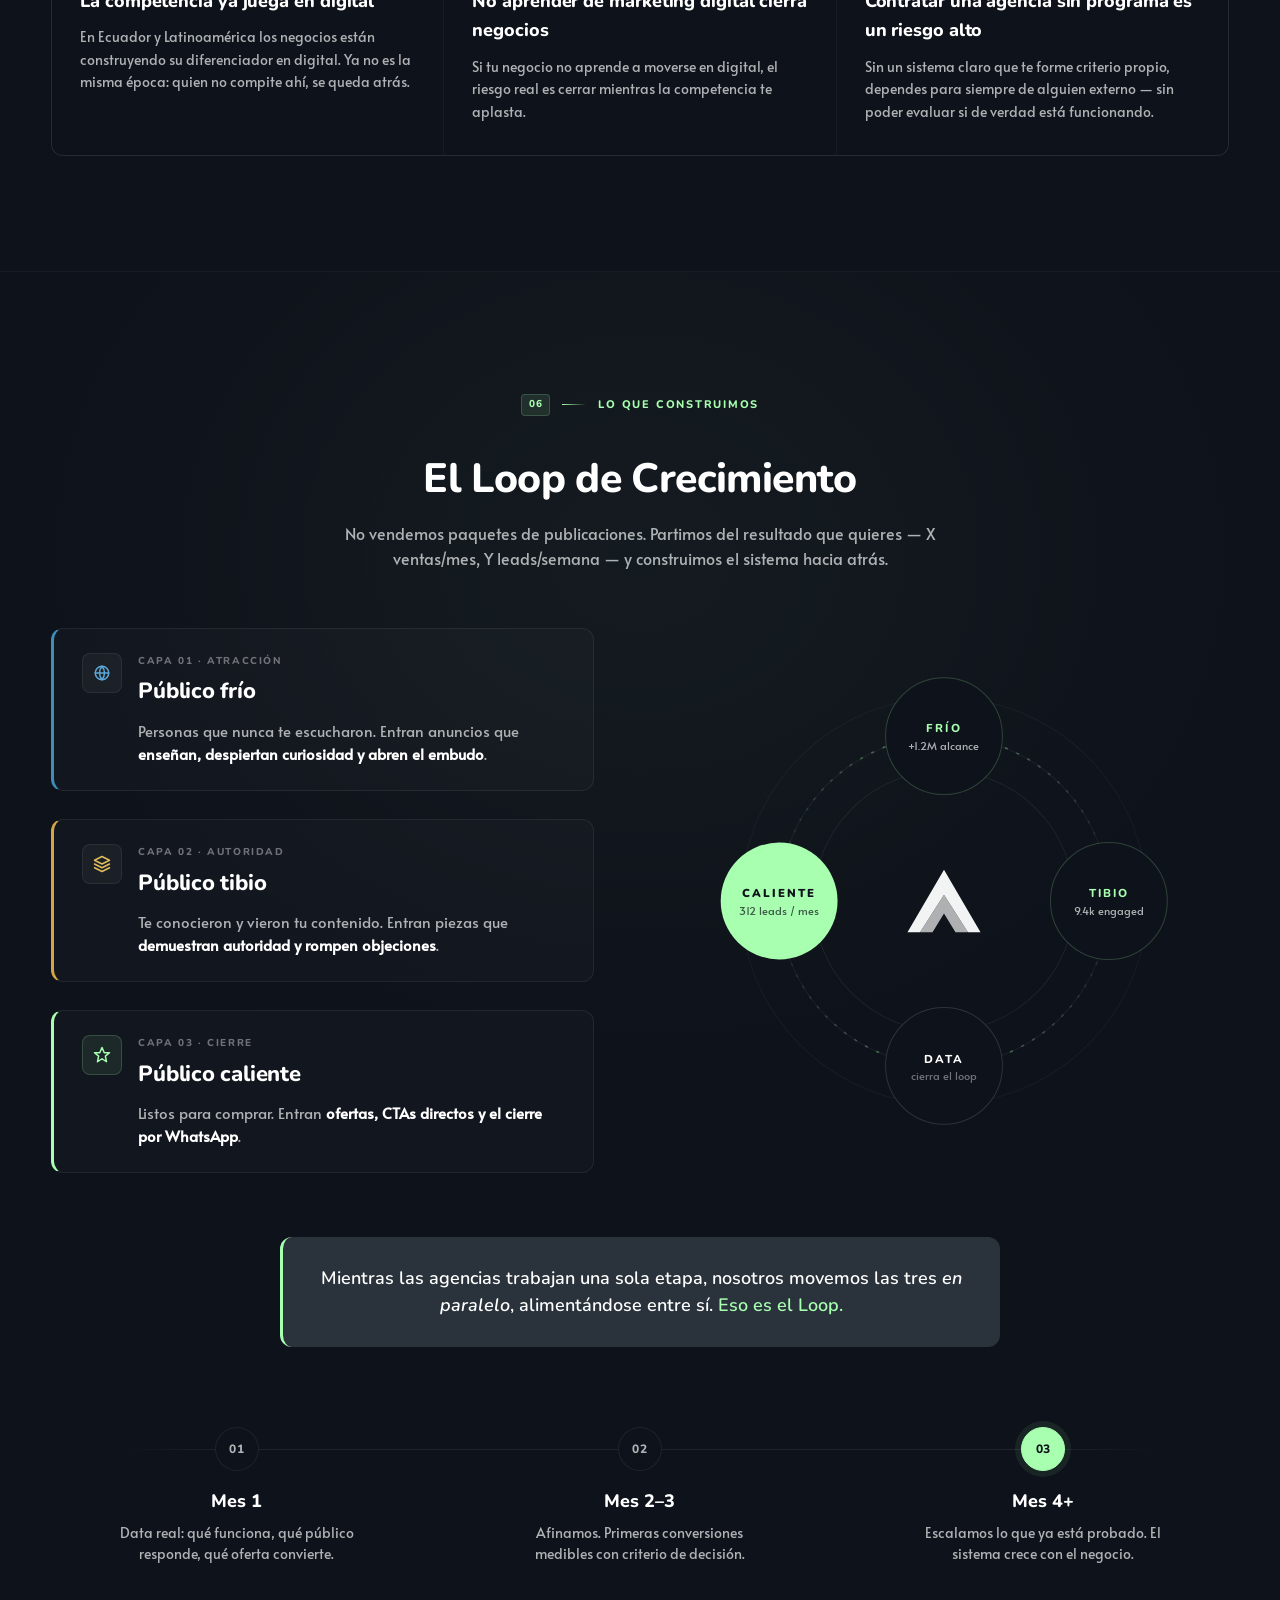
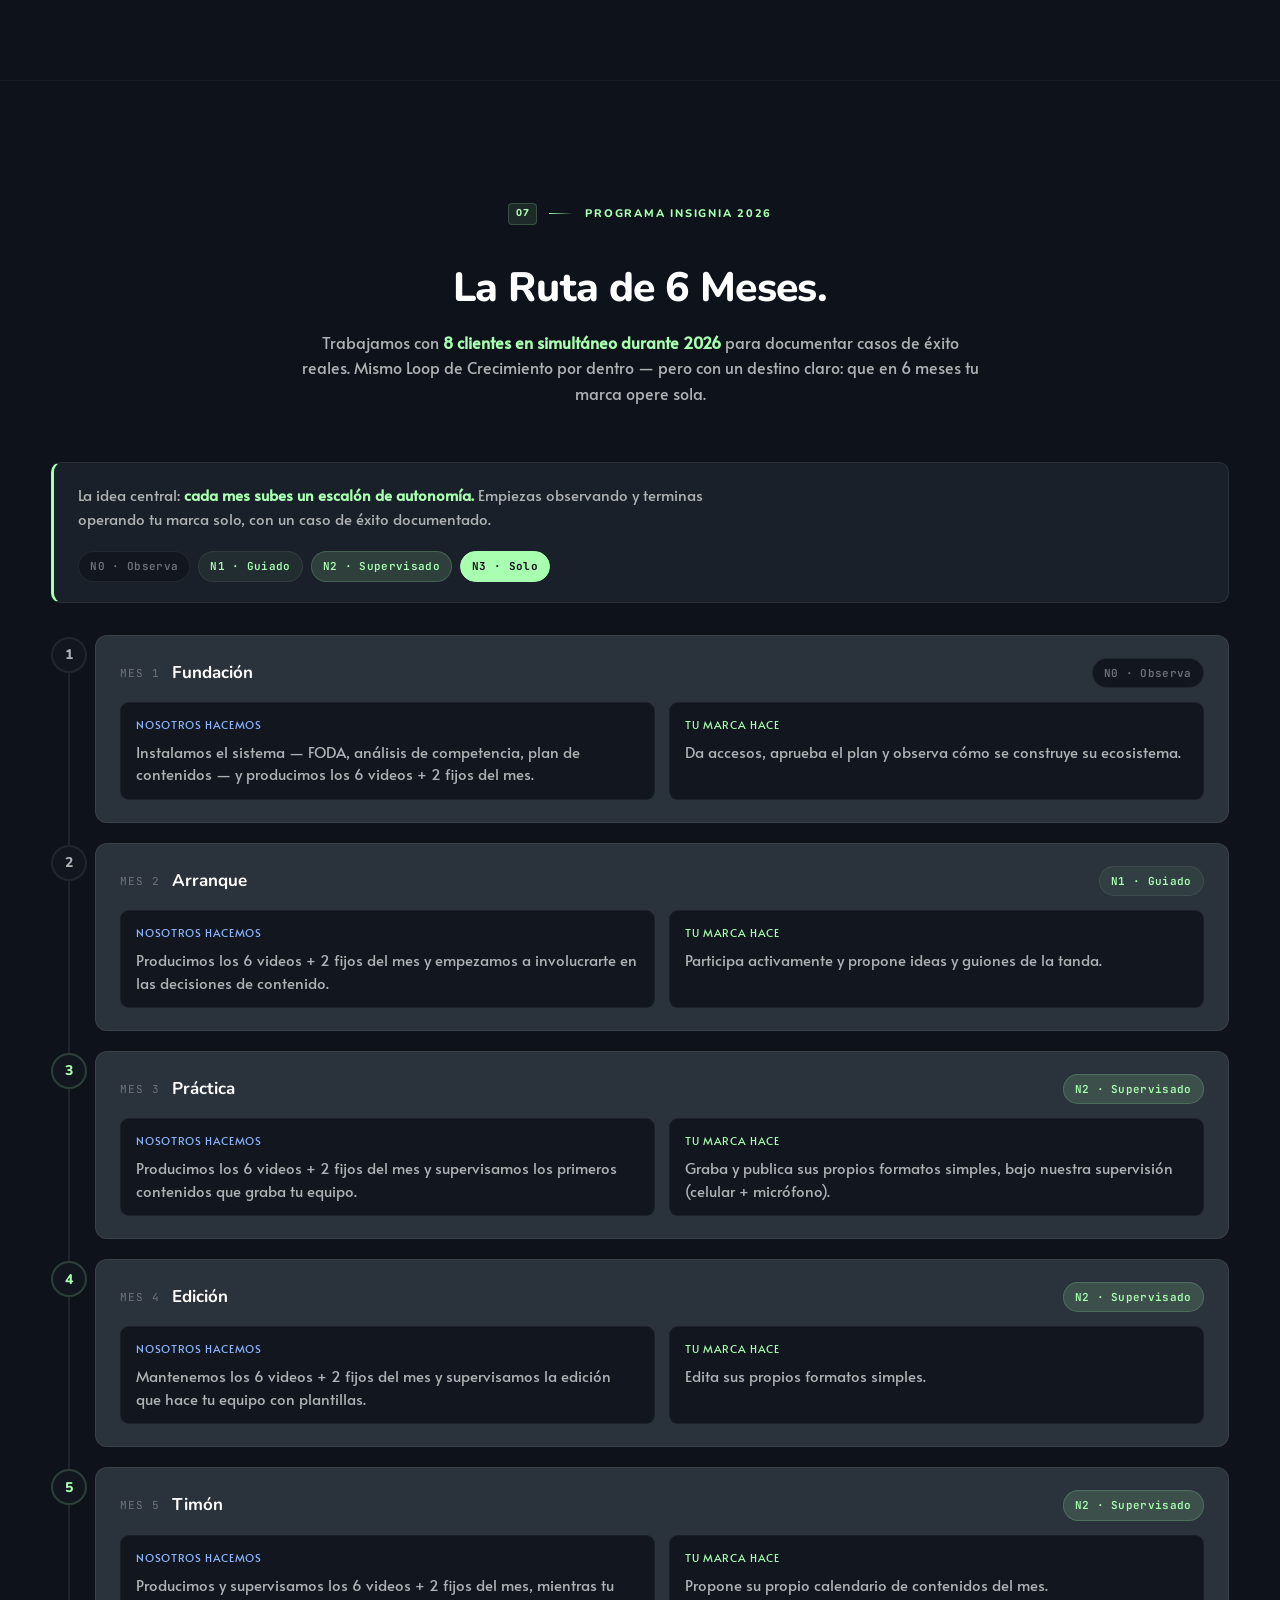
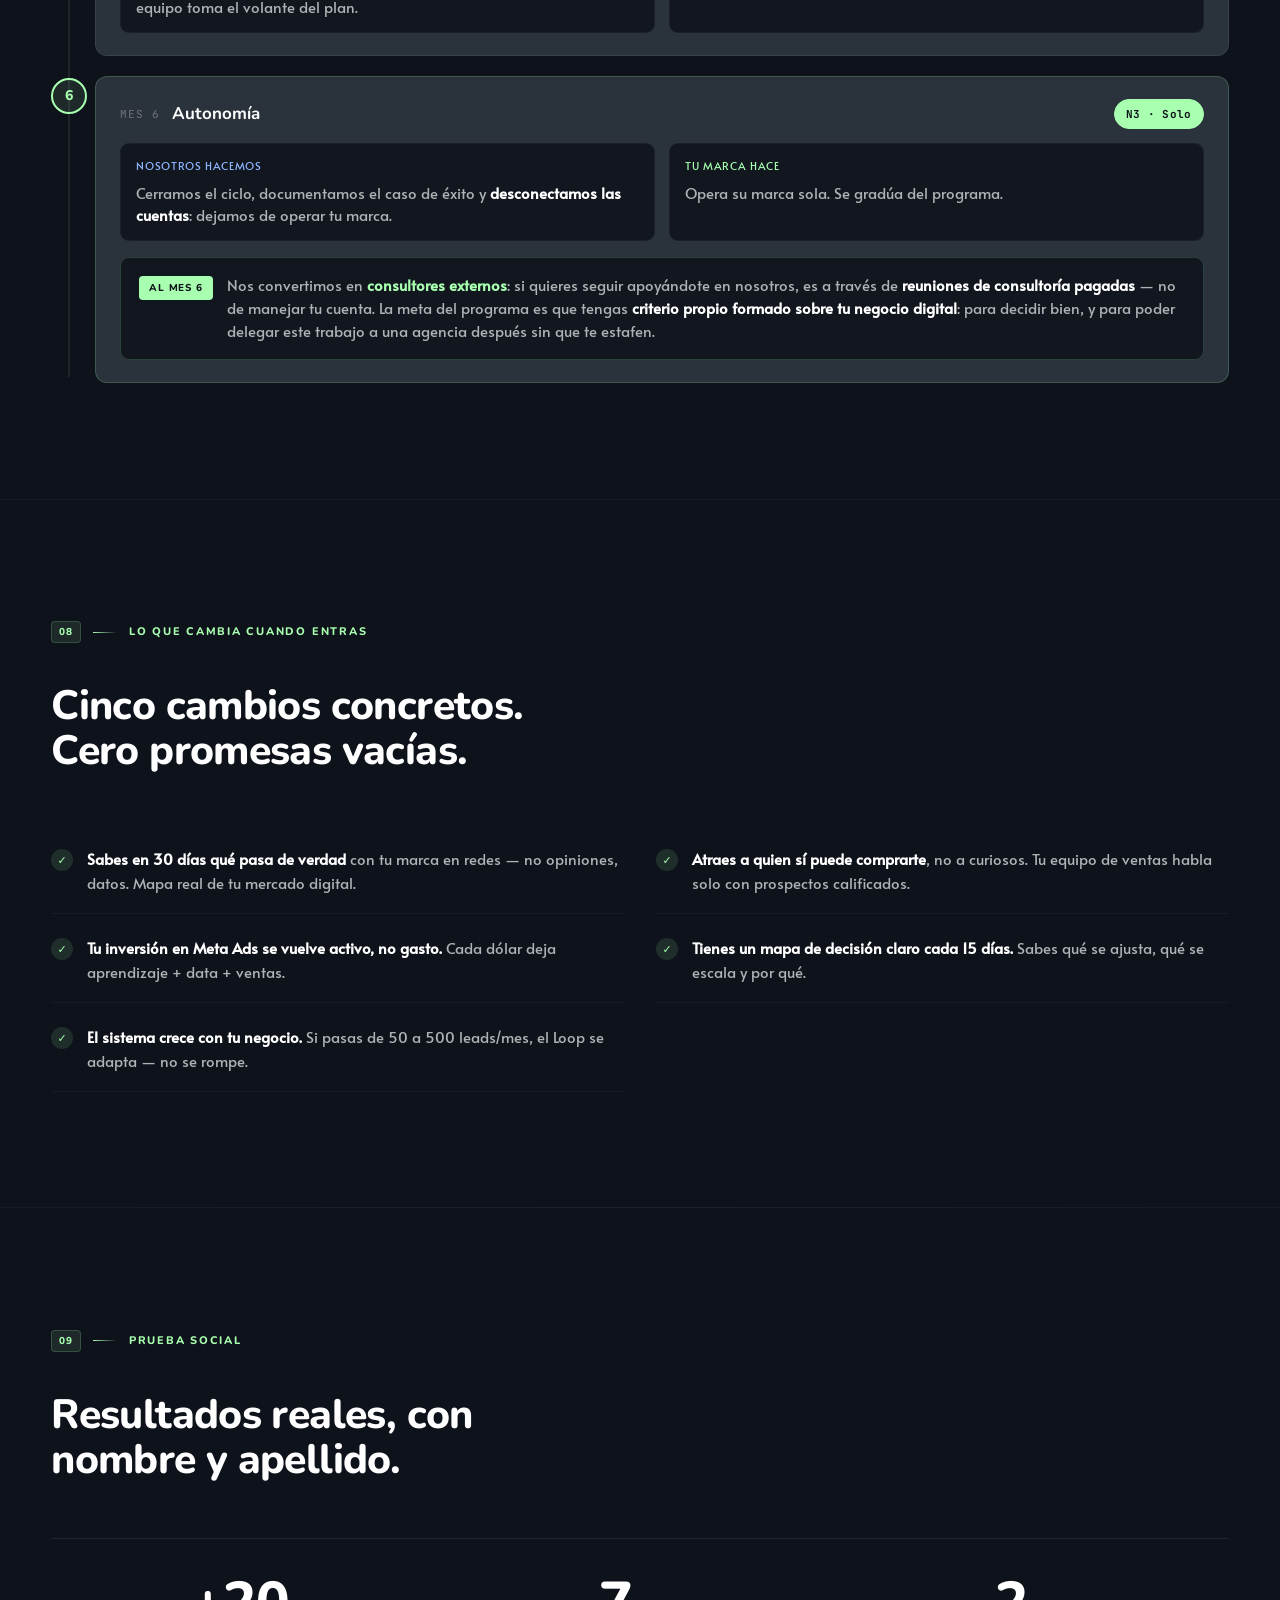
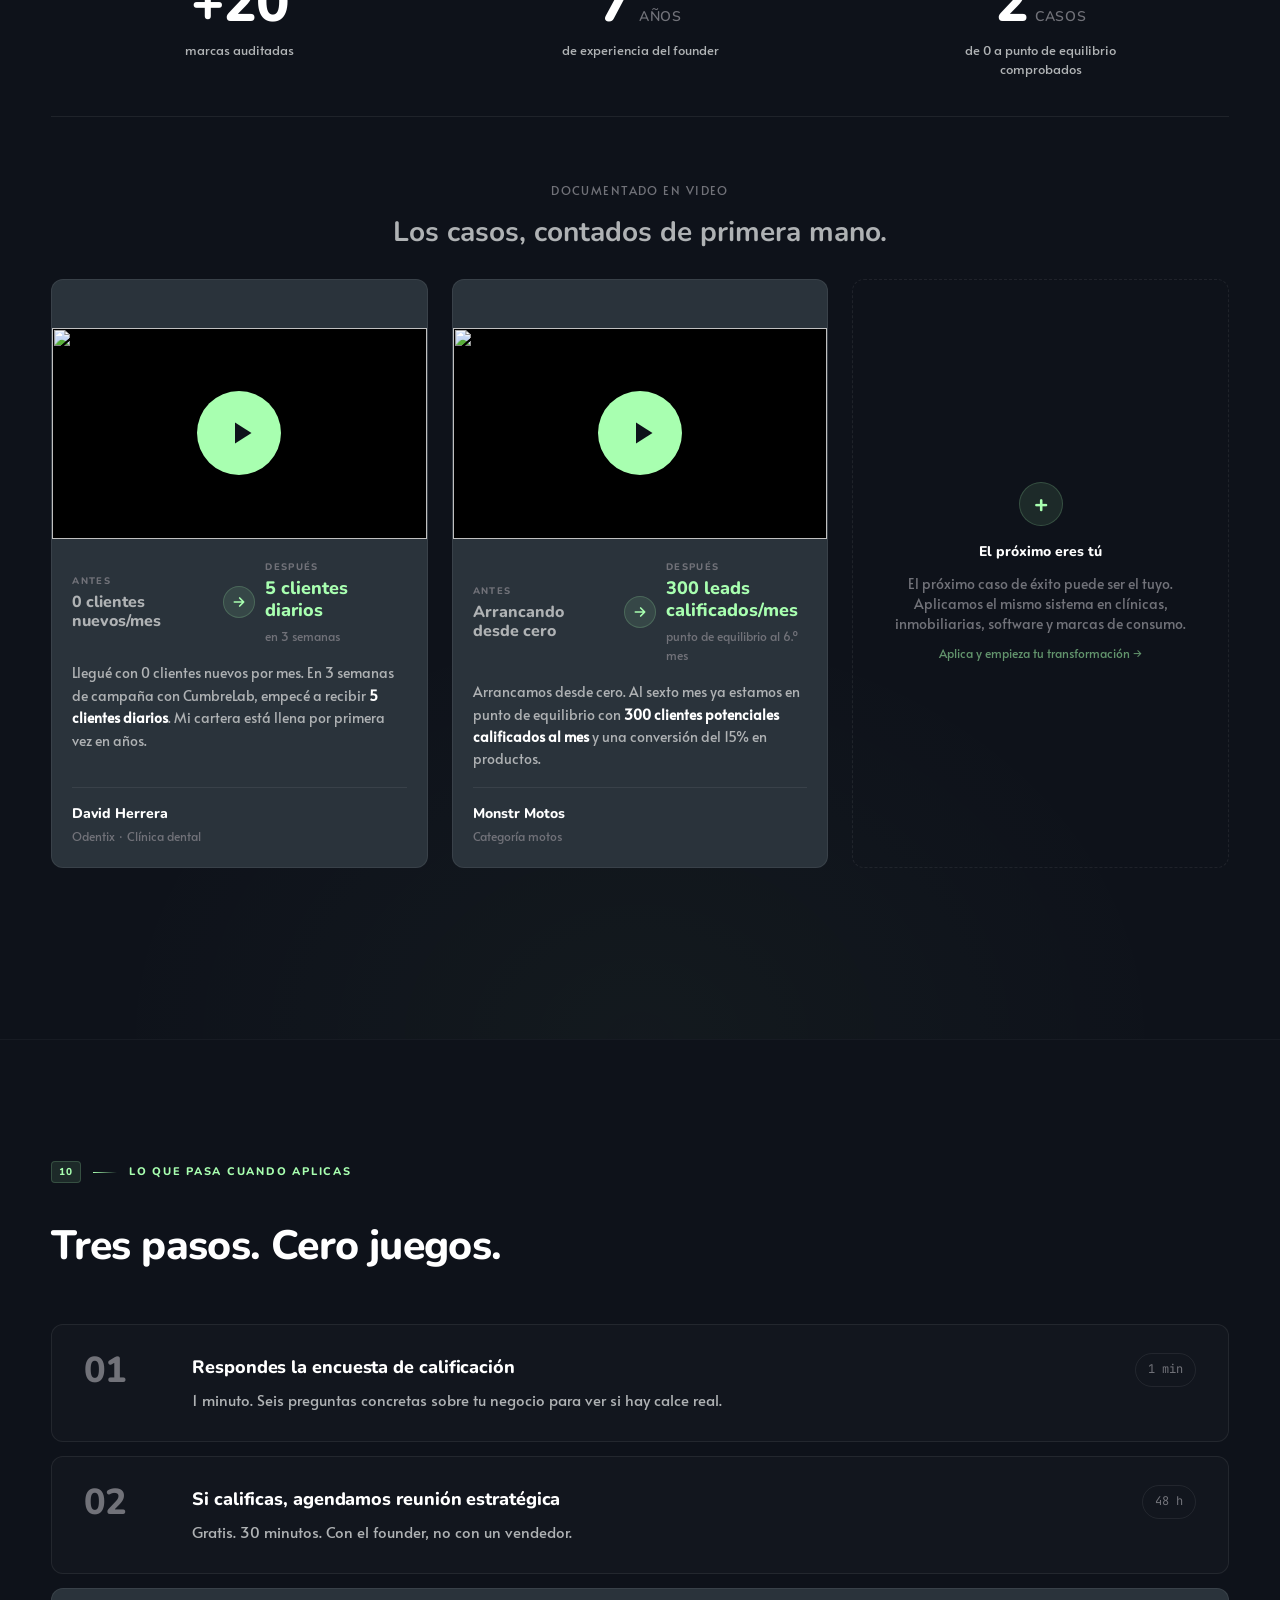
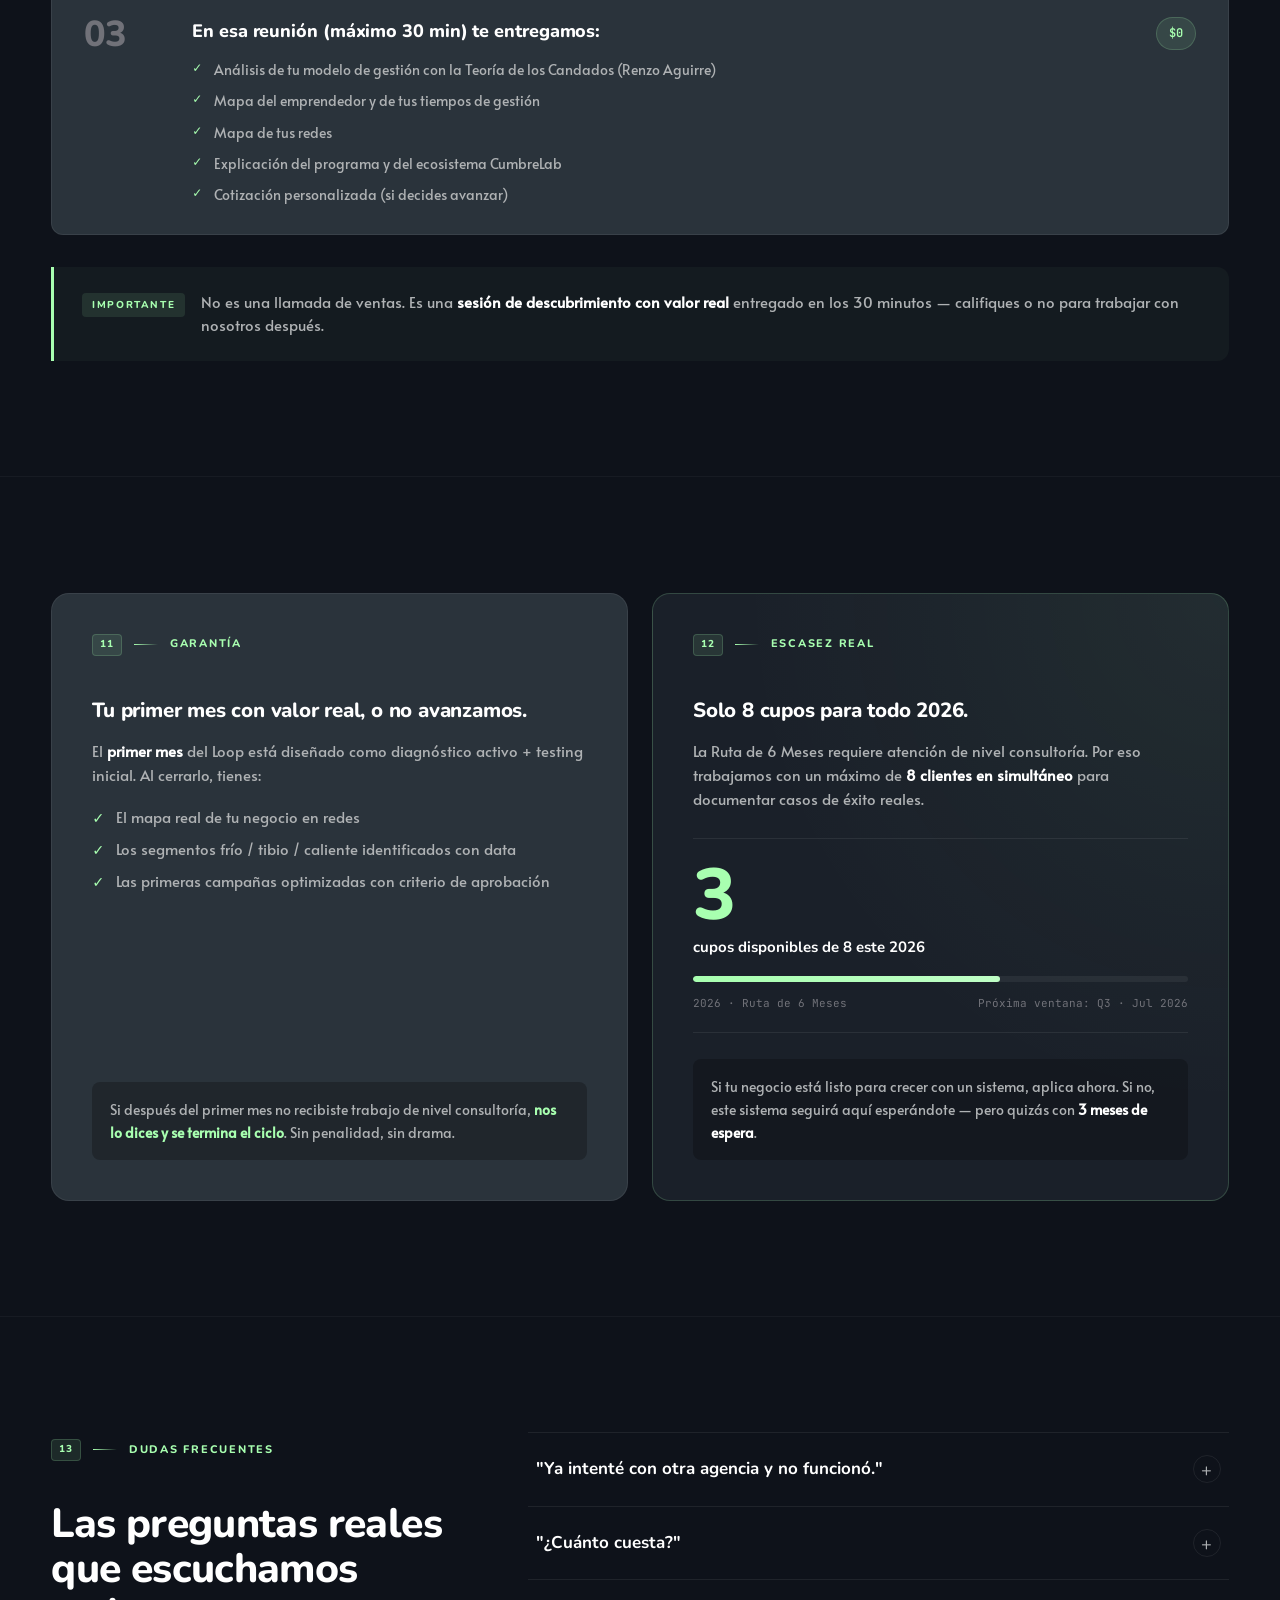
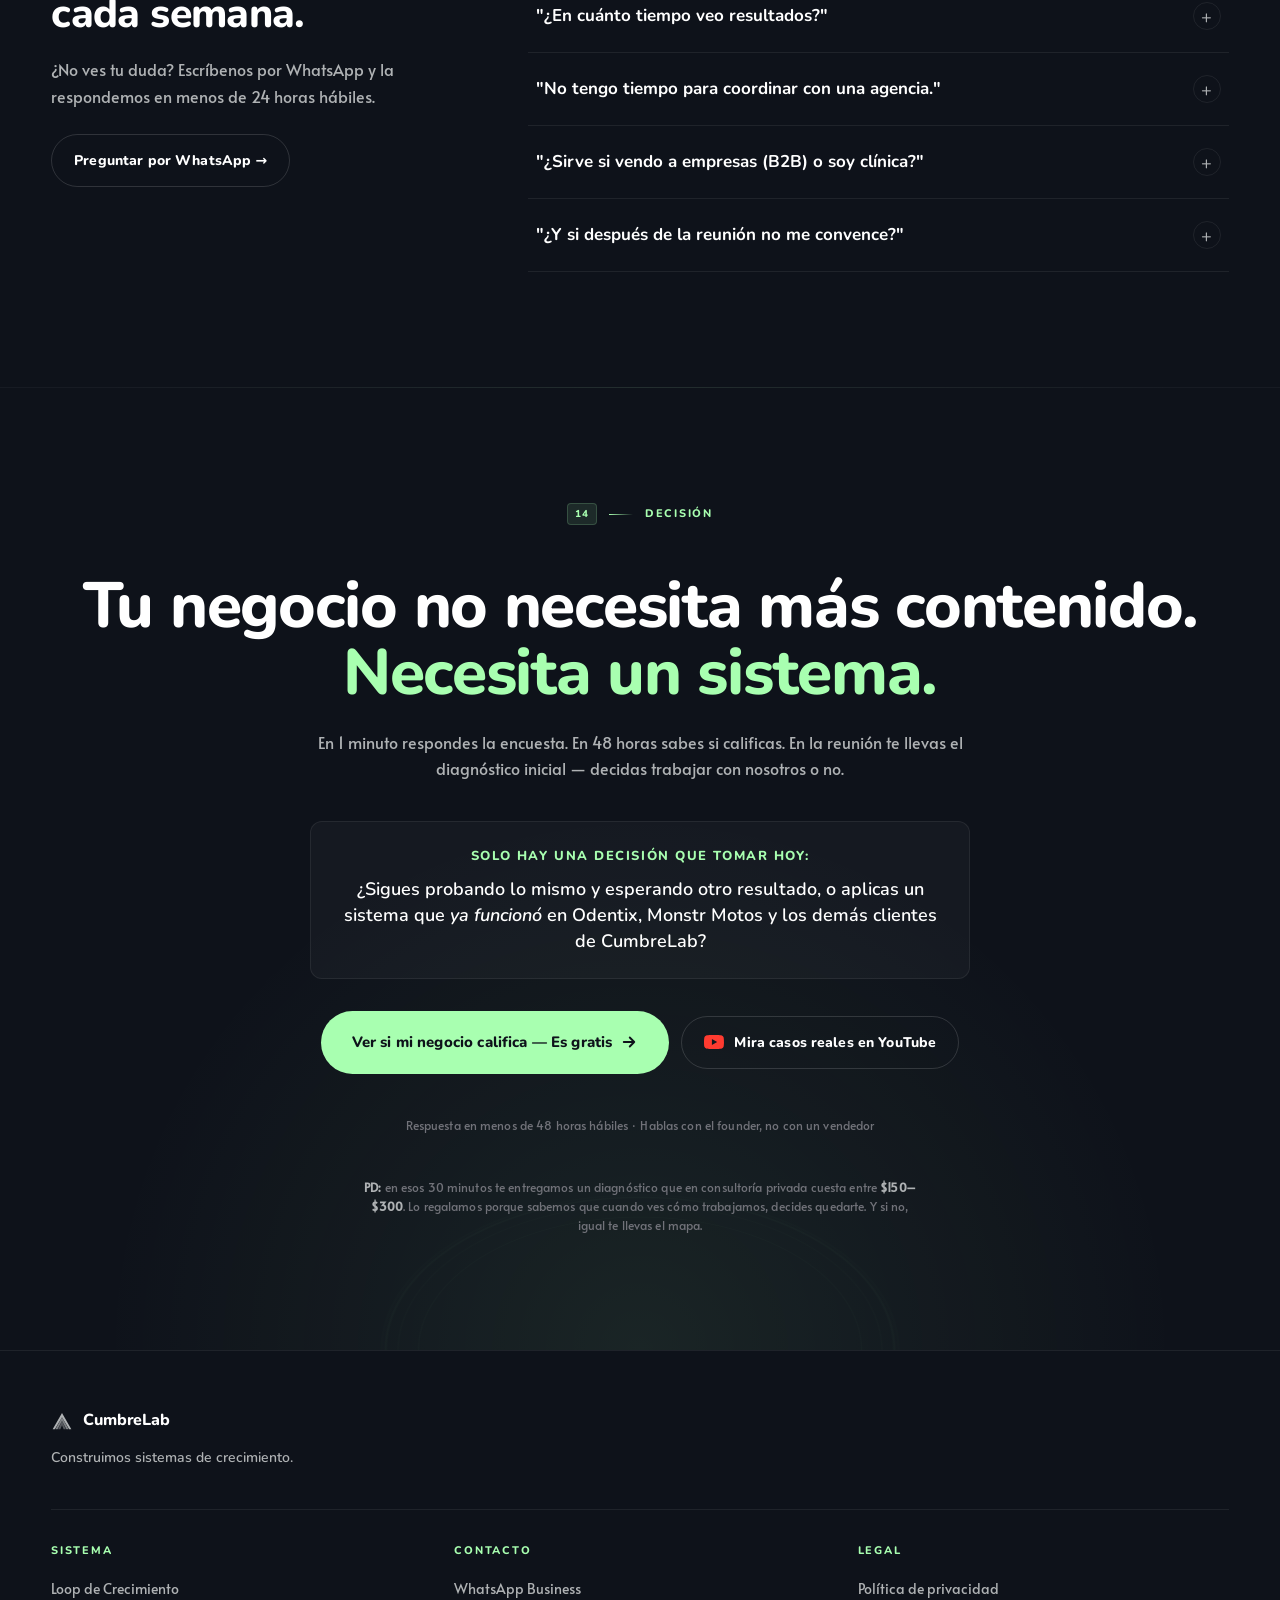
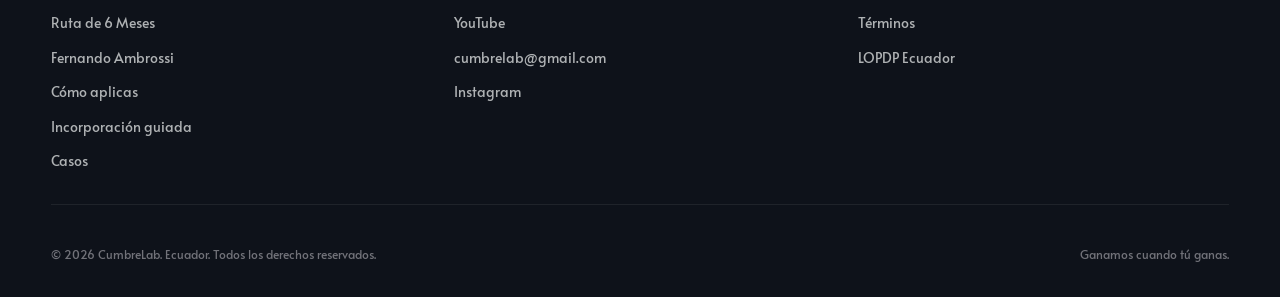
==== commit 1c2e62b5: "Add files via upload" ====
--- a/index.html
+++ b/index.html
@@ -172,7 +172,7 @@
       </p>
       <ul class="check-list">
         <li>+20 marcas auditadas en distintos sectores</li>
-        <li>Creador de la Ruta de 6 Meses y del modelo de gestión basado en la Teoría de los Candados</li>
+        <li>Creador de la Ruta de 6 Meses y del modelo de gestión basado en la Teoría de los Candados, de Renzo Aguirre</li>
         <li>Casos documentados de 0 a punto de equilibrio, con nombre y apellido</li>
       </ul>
     </div>
@@ -191,11 +191,19 @@
     <div class="fit-grid">
       <div class="fit-card fit-no">
         <span class="fit-tag">No</span>
-        <p>Si tienes un negocio que no cumple con un modelo de gestión óptimo, primero te indicamos el camino que debes seguir para no fracasar — antes de invertir en marketing.</p>
+        <ul class="fit-list">
+          <li>Tu negocio no cumple con un modelo de gestión óptimo</li>
+          <li>No tienes claridad de procesos ni de oferta antes de invertir en marketing</li>
+          <li>Buscas resultados sin antes ordenar la operación</li>
+        </ul>
       </div>
       <div class="fit-card fit-si">
         <span class="fit-tag">Sí</span>
-        <p>Si tu producto o servicio es bueno, tiene casos de éxito, es una buena oferta, y facturas entre <strong>$1,000 y $3,000 o más</strong>. Necesitas claridad, quieres instalar sistemas para salir de la parte operativa y ordenarte.</p>
+        <ul class="fit-list">
+          <li>Tu producto o servicio es bueno y tiene casos de éxito</li>
+          <li>Facturas entre <strong>$1,000 y $3,000 o más</strong></li>
+          <li>Necesitas claridad y quieres instalar sistemas para salir de la parte operativa</li>
+        </ul>
       </div>
     </div>
   </div>
@@ -616,129 +624,85 @@
       </div>
     </div>
 
-    <ul class="transform-grid">
-      <li class="transform-card">
-        <div class="transform-from">
-          <span class="transform-label">Antes</span>
-          <span class="transform-val">0 clientes nuevos/mes</span>
-        </div>
-        <div class="transform-arrow" aria-hidden="true">
-          <svg viewBox="0 0 24 24" fill="none" stroke="currentColor" stroke-width="2.5" stroke-linecap="round" stroke-linejoin="round"><path d="M5 12h14M13 6l6 6-6 6"/></svg>
-        </div>
-        <div class="transform-to">
-          <span class="transform-label">Después</span>
-          <span class="transform-val hl">5 clientes diarios</span>
-          <span class="transform-time">en 3 semanas</span>
-        </div>
-        <div class="transform-who">
-          <span class="transform-name">David Herrera</span>
-          <span class="transform-role">Odentix · Clínica dental</span>
-        </div>
-      </li>
-
-      <li class="transform-card">
-        <div class="transform-from">
-          <span class="transform-label">Antes</span>
-          <span class="transform-val">Arrancando desde cero</span>
-        </div>
-        <div class="transform-arrow" aria-hidden="true">
-          <svg viewBox="0 0 24 24" fill="none" stroke="currentColor" stroke-width="2.5" stroke-linecap="round" stroke-linejoin="round"><path d="M5 12h14M13 6l6 6-6 6"/></svg>
-        </div>
-        <div class="transform-to">
-          <span class="transform-label">Después</span>
-          <span class="transform-val hl">300 leads calificados/mes</span>
-          <span class="transform-time">punto de equilibrio al 6.º mes</span>
-        </div>
-        <div class="transform-who">
-          <span class="transform-name">Monstr Motos</span>
-          <span class="transform-role">Categoría motos</span>
-        </div>
-      </li>
-
-      <li class="transform-card transform-card-empty" data-survey>
-        <div class="transform-empty-mark">+</div>
-        <div class="transform-empty-text">
-          <span class="transform-name">El próximo eres tú</span>
-          <span class="transform-role">Aplica y empieza tu transformación →</span>
-        </div>
-      </li>
-    </ul>
-
-    <div class="quote-grid">
-      <figure class="quote">
-        <div class="quote-mark">”</div>
-        <blockquote>
-          Llegué con 0 clientes nuevos por mes. En 3 semanas de campaña con CumbreLab,
-          empecé a recibir <strong class="hl">5 clientes diarios</strong>. Mi cartera está
-          llena por primera vez en años.
-        </blockquote>
-        <figcaption>
-          <div class="quote-avatar">DH</div>
-          <div>
-            <div class="quote-name">David Herrera</div>
-            <div class="quote-role">Odentix — Clínica dental</div>
-          </div>
-        </figcaption>
-      </figure>
-
-      <figure class="quote">
-        <div class="quote-mark">”</div>
-        <blockquote>
-          Arrancamos desde cero. Al sexto mes ya estamos en punto de equilibrio con
-          <strong class="hl">300 clientes potenciales calificados al mes</strong> y una
-          conversión del 15% en productos.
-        </blockquote>
-        <figcaption>
-          <div class="quote-avatar">MM</div>
-          <div>
-            <div class="quote-name">Monstr Motos</div>
-            <div class="quote-role">Categoría motos</div>
-          </div>
-        </figcaption>
-      </figure>
-
-      <figure class="quote quote-empty">
-        <div class="empty-mark">+</div>
-        <blockquote>
-          El próximo caso de éxito puede ser el tuyo. Aplicamos el mismo sistema en
-          clínicas, inmobiliarias, software y marcas de consumo.
-        </blockquote>
-        <figcaption>
-          <div class="quote-avatar quote-avatar-empty">→</div>
-          <div>
-            <div class="quote-name">Tu marca aquí</div>
-            <div class="quote-role">Próxima cohorte trimestral</div>
-          </div>
-        </figcaption>
-      </figure>
-    </div>
-
     <div class="video-head">
       <span class="video-eyebrow">Documentado en video</span>
       <h3 class="video-h3">Los casos, contados de primera mano.</h3>
     </div>
-    <div class="video-grid">
-      <figure class="video-card">
+
+    <ul class="case-grid">
+      <li class="case-card">
         <button class="video-frame" data-yt="QHK2KD8umAo" aria-label="Reproducir caso Odentix">
           <img src="https://i.ytimg.com/vi/QHK2KD8umAo/hqdefault.jpg" alt="" loading="lazy">
           <span class="video-play"><svg width="22" height="22" viewBox="0 0 24 24" fill="currentColor"><path d="M8 5v14l11-7z"/></svg></span>
         </button>
-        <figcaption>
-          <div class="quote-name">Odentix</div>
-          <div class="quote-role">Clínica dental · de 0 a 5 clientes diarios</div>
-        </figcaption>
-      </figure>
-      <figure class="video-card">
+        <div class="case-body">
+          <div class="case-transform">
+            <div class="transform-from">
+              <span class="transform-label">Antes</span>
+              <span class="transform-val">0 clientes nuevos/mes</span>
+            </div>
+            <div class="transform-arrow" aria-hidden="true">
+              <svg viewBox="0 0 24 24" fill="none" stroke="currentColor" stroke-width="2.5" stroke-linecap="round" stroke-linejoin="round"><path d="M5 12h14M13 6l6 6-6 6"/></svg>
+            </div>
+            <div class="transform-to">
+              <span class="transform-label">Después</span>
+              <span class="transform-val hl">5 clientes diarios</span>
+              <span class="transform-time">en 3 semanas</span>
+            </div>
+          </div>
+          <blockquote class="case-quote">
+            Llegué con 0 clientes nuevos por mes. En 3 semanas de campaña con CumbreLab,
+            empecé a recibir <strong class="hl">5 clientes diarios</strong>. Mi cartera está
+            llena por primera vez en años.
+          </blockquote>
+          <div class="case-who">
+            <span class="transform-name">David Herrera</span>
+            <span class="transform-role">Odentix · Clínica dental</span>
+          </div>
+        </div>
+      </li>
+
+      <li class="case-card">
         <button class="video-frame" data-yt="ETZbOiUUZ98" aria-label="Reproducir caso Monstr Motos">
           <img src="https://i.ytimg.com/vi/ETZbOiUUZ98/hqdefault.jpg" alt="" loading="lazy">
           <span class="video-play"><svg width="22" height="22" viewBox="0 0 24 24" fill="currentColor"><path d="M8 5v14l11-7z"/></svg></span>
         </button>
-        <figcaption>
-          <div class="quote-name">Monstr Motos</div>
-          <div class="quote-role">Categoría motos · punto de equilibrio al 6.º mes</div>
-        </figcaption>
-      </figure>
-    </div>
+        <div class="case-body">
+          <div class="case-transform">
+            <div class="transform-from">
+              <span class="transform-label">Antes</span>
+              <span class="transform-val">Arrancando desde cero</span>
+            </div>
+            <div class="transform-arrow" aria-hidden="true">
+              <svg viewBox="0 0 24 24" fill="none" stroke="currentColor" stroke-width="2.5" stroke-linecap="round" stroke-linejoin="round"><path d="M5 12h14M13 6l6 6-6 6"/></svg>
+            </div>
+            <div class="transform-to">
+              <span class="transform-label">Después</span>
+              <span class="transform-val hl">300 leads calificados/mes</span>
+              <span class="transform-time">punto de equilibrio al 6.º mes</span>
+            </div>
+          </div>
+          <blockquote class="case-quote">
+            Arrancamos desde cero. Al sexto mes ya estamos en punto de equilibrio con
+            <strong class="hl">300 clientes potenciales calificados al mes</strong> y una
+            conversión del 15% en productos.
+          </blockquote>
+          <div class="case-who">
+            <span class="transform-name">Monstr Motos</span>
+            <span class="transform-role">Categoría motos</span>
+          </div>
+        </div>
+      </li>
+
+      <li class="case-card case-card-empty" data-survey>
+        <div class="transform-empty-mark">+</div>
+        <div class="case-empty-text">
+          <span class="transform-name">El próximo eres tú</span>
+          <p class="case-empty-desc">El próximo caso de éxito puede ser el tuyo. Aplicamos el mismo sistema en clínicas, inmobiliarias, software y marcas de consumo.</p>
+          <span class="transform-role">Aplica y empieza tu transformación →</span>
+        </div>
+      </li>
+    </ul>
   </div>
 </section>
 
@@ -790,7 +754,7 @@
         <div>
           <h3>En esa reunión (máximo 30 min) te entregamos:</h3>
           <ul class="offer-deliver">
-            <li>Análisis de tu modelo de gestión con la Teoría de los Candados</li>
+            <li>Análisis de tu modelo de gestión con la Teoría de los Candados (Renzo Aguirre)</li>
             <li>Mapa del emprendedor y de tus tiempos de gestión</li>
             <li>Mapa de tus redes</li>
             <li>Explicación del programa y del ecosistema CumbreLab</li>
--- a/styles.css
+++ b/styles.css
@@ -1041,6 +1041,29 @@
 }
 
 /* ============================================================
+   CASOS COMBINADOS (video + antes/después + reseña)
+============================================================ */
+.case-grid { list-style: none; display: grid; grid-template-columns: repeat(3, 1fr); gap: 24px; margin: 0 0 56px; padding: 0; }
+.case-card { background: var(--slate); border: 1px solid var(--border); border-radius: var(--r-md); overflow: hidden; display: flex; flex-direction: column; transition: all var(--dur) var(--ease); }
+.case-card:hover { border-color: var(--border-bright); transform: translateY(-3px); box-shadow: 0 24px 50px -24px rgba(0,0,0,.6); }
+.case-card .video-frame { border-radius: 0; }
+.case-body { padding: 20px; display: flex; flex-direction: column; gap: 16px; flex: 1; }
+.case-transform { display: flex; align-items: center; gap: 10px; }
+.case-transform .transform-from, .case-transform .transform-to { flex: 1; min-width: 0; }
+.case-quote { font-size: 14px; line-height: 1.6; color: var(--pearl); flex: 1; }
+.case-quote strong { color: var(--white); font-weight: 600; }
+.case-who { display: flex; flex-direction: column; gap: 2px; padding-top: 14px; border-top: 1px solid var(--border); }
+.case-card-empty { align-items: center; justify-content: center; text-align: center; padding: 36px 24px; gap: 14px; background: transparent; border-style: dashed; }
+.case-card-empty:hover { background: rgba(168,255,176,.03); }
+.case-empty-text { display: flex; flex-direction: column; gap: 10px; align-items: center; }
+.case-empty-desc { font-size: 13.5px; line-height: 1.5; color: var(--graphite); margin: 0; }
+.case-card-empty .transform-role { color: var(--green-dim); }
+
+@media (max-width: 900px) {
+  .case-grid { grid-template-columns: 1fr; }
+}
+
+/* ============================================================
    TRANSFORMACIONES (casos: antes → después)
 ============================================================ */
 .transform-grid {
@@ -1183,6 +1206,12 @@
 .fit-si .fit-tag { background: var(--green); color: var(--night); }
 .fit-si { border-color: var(--border-bright); }
 .fit-card p { font-size: 15px; color: var(--pearl); line-height: 1.6; }
+.fit-list { list-style: none; margin: 0; padding: 0; display: flex; flex-direction: column; gap: 12px; }
+.fit-list li { position: relative; padding-left: 28px; font-size: 15px; color: var(--pearl); line-height: 1.5; }
+.fit-list li::before { position: absolute; left: 0; top: 0; font-family: var(--font-display); font-weight: 800; font-size: 14px; }
+.fit-no .fit-list li::before { content: "✕"; color: var(--graphite); }
+.fit-si .fit-list li::before { content: "✓"; color: var(--green); }
+.fit-list strong { color: var(--white); }
 @media (max-width: 700px) {
   .fit-grid { grid-template-columns: 1fr; }
 }
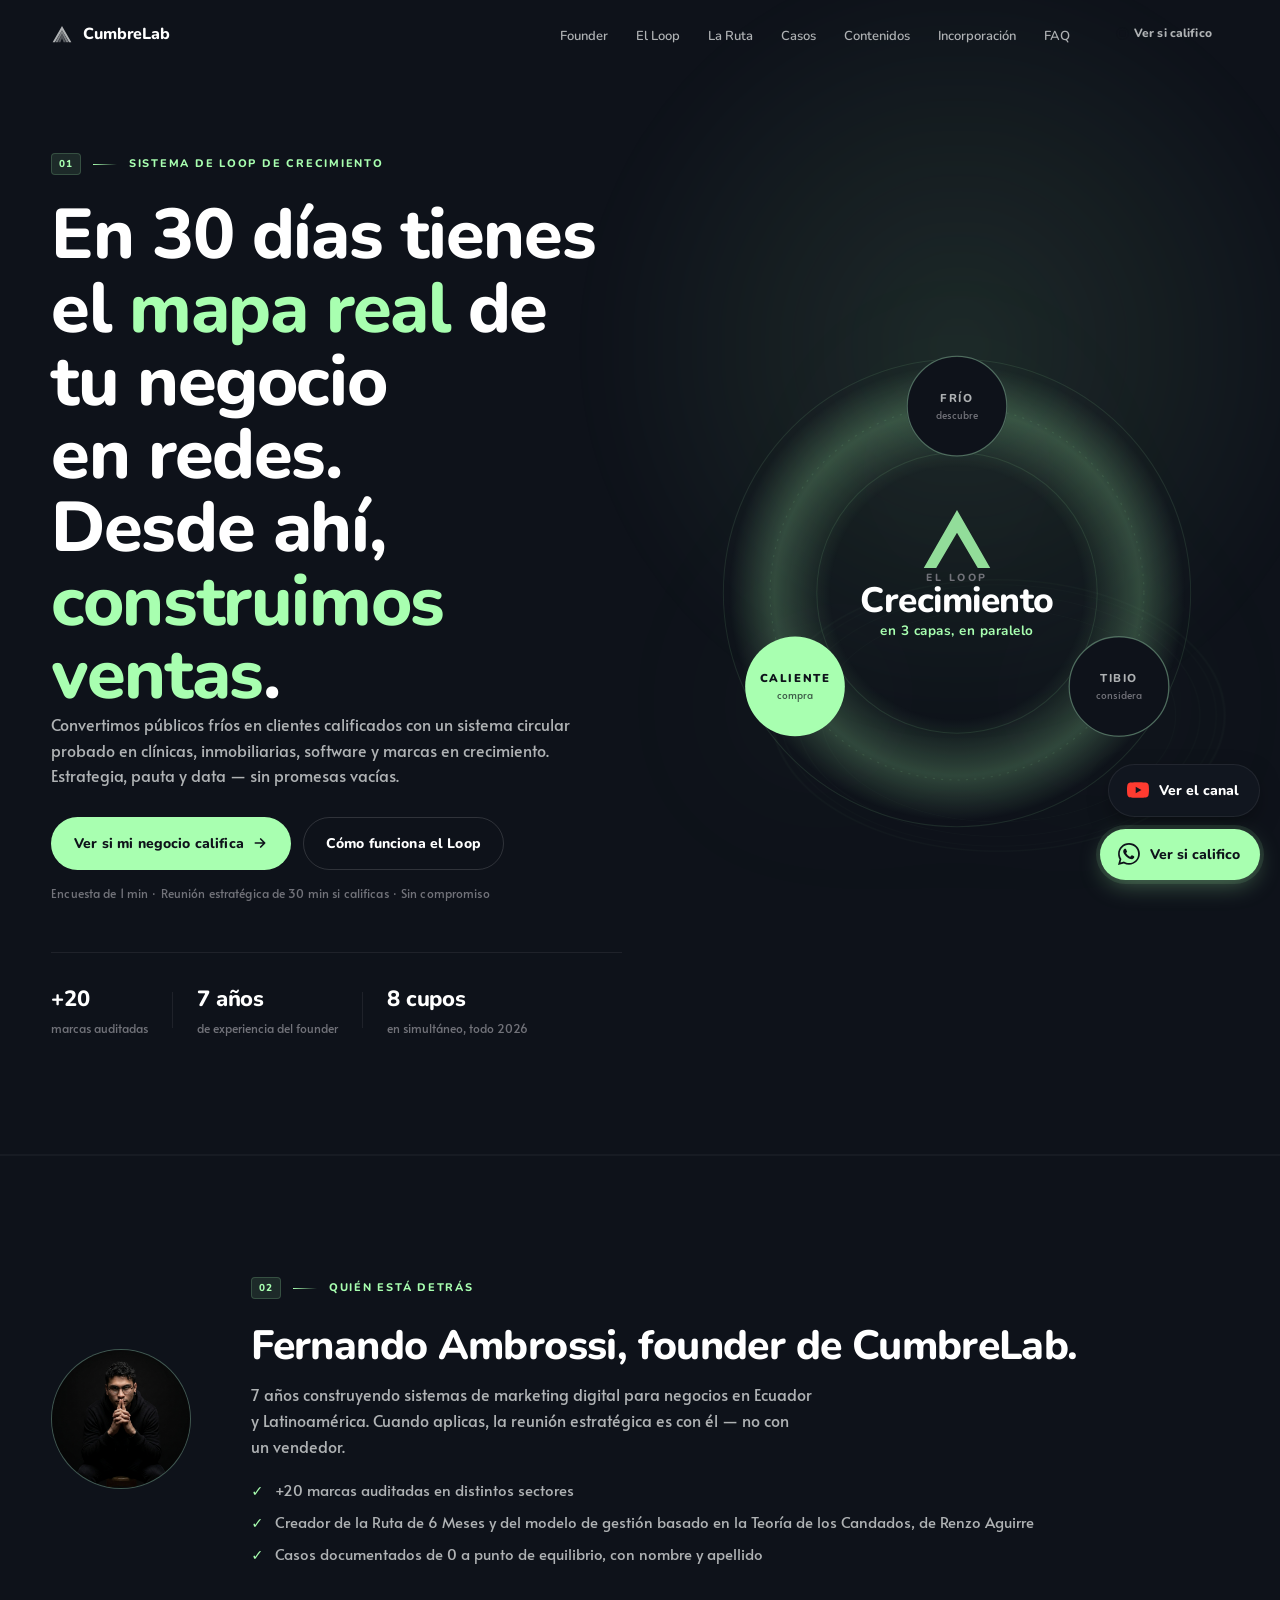
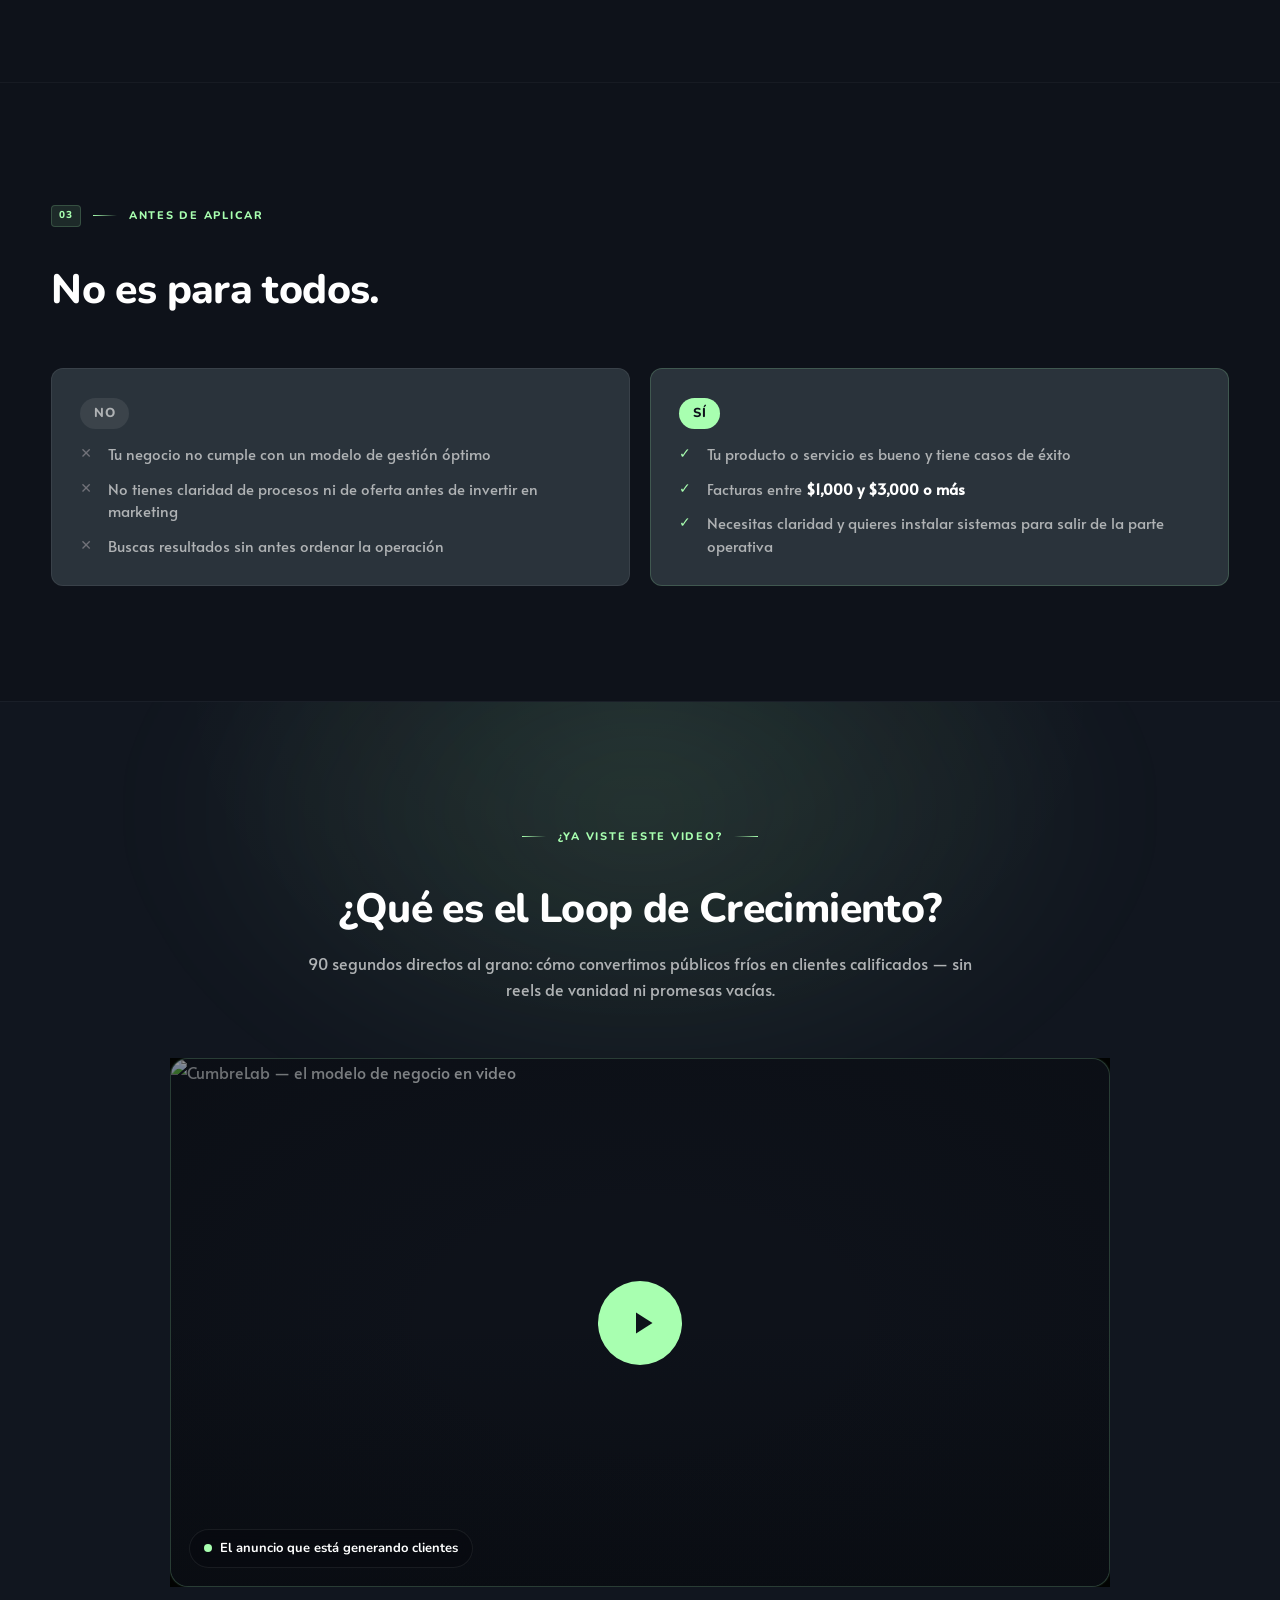
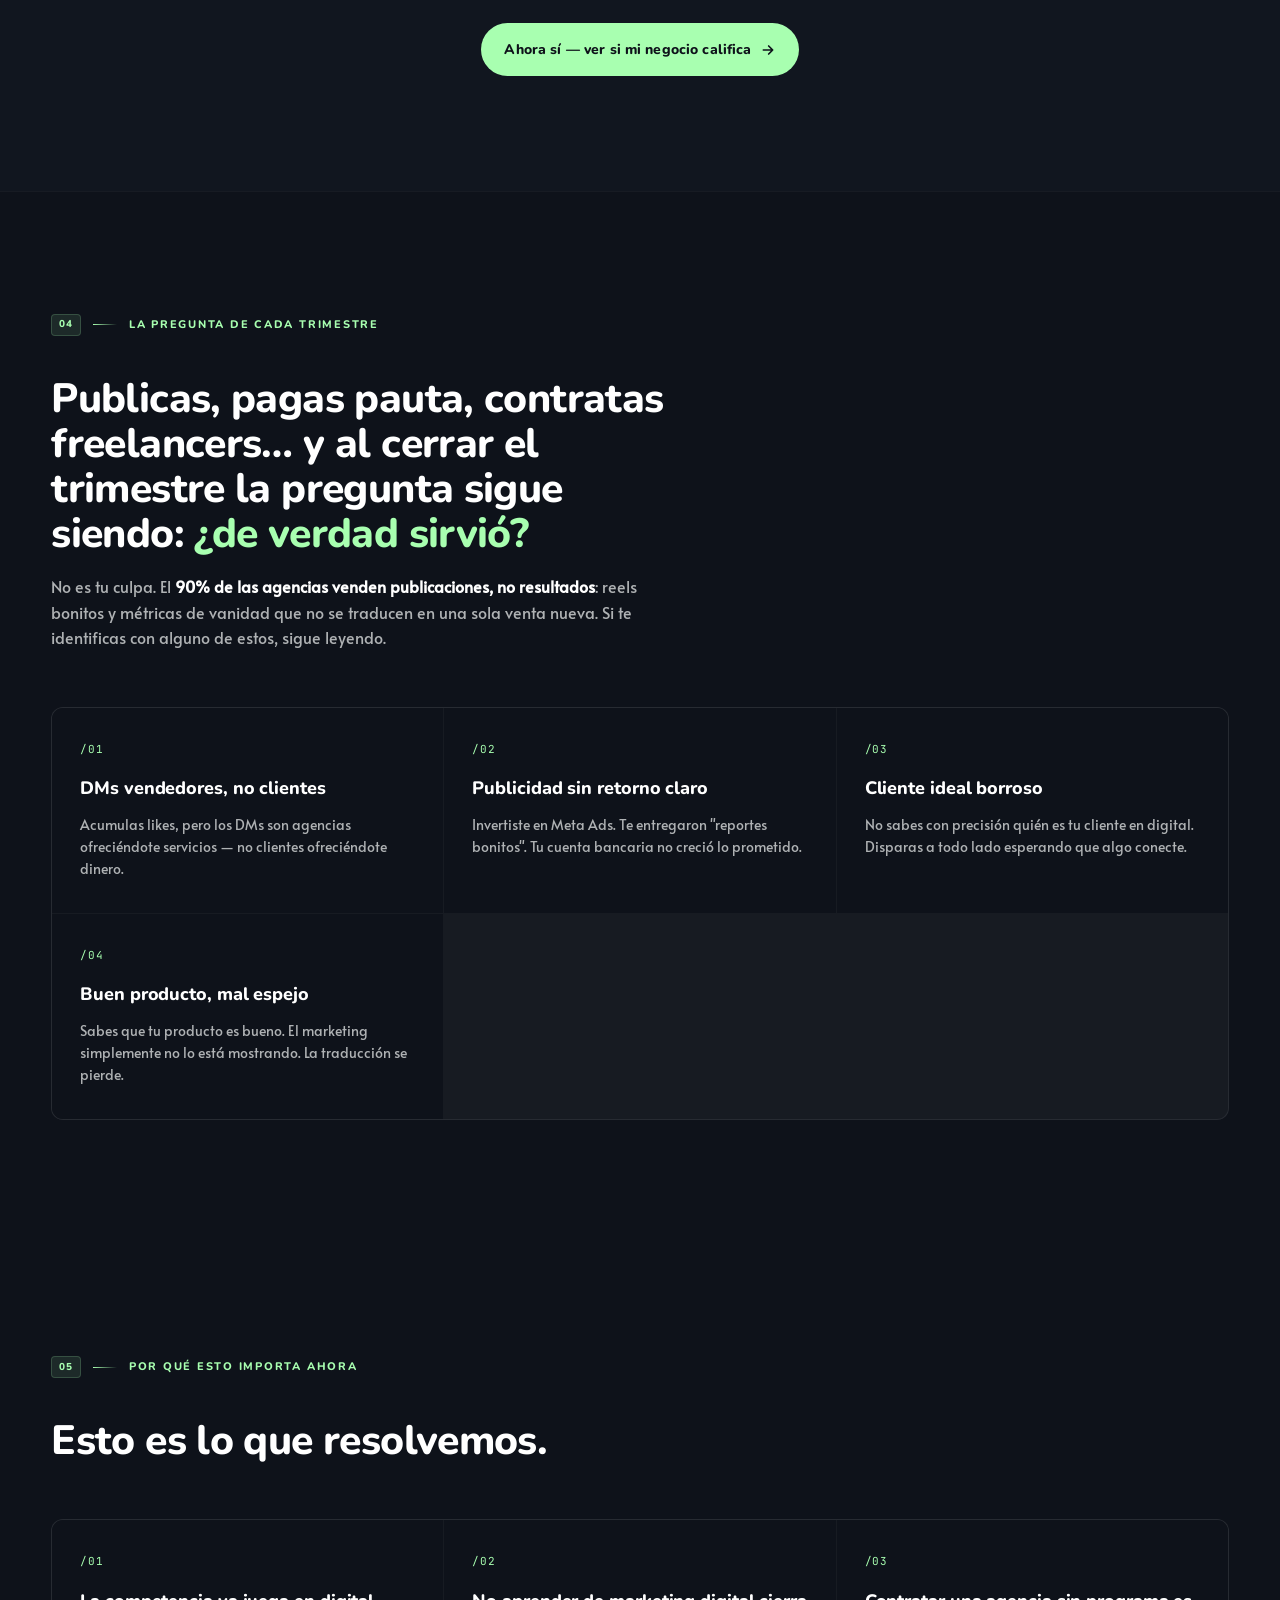
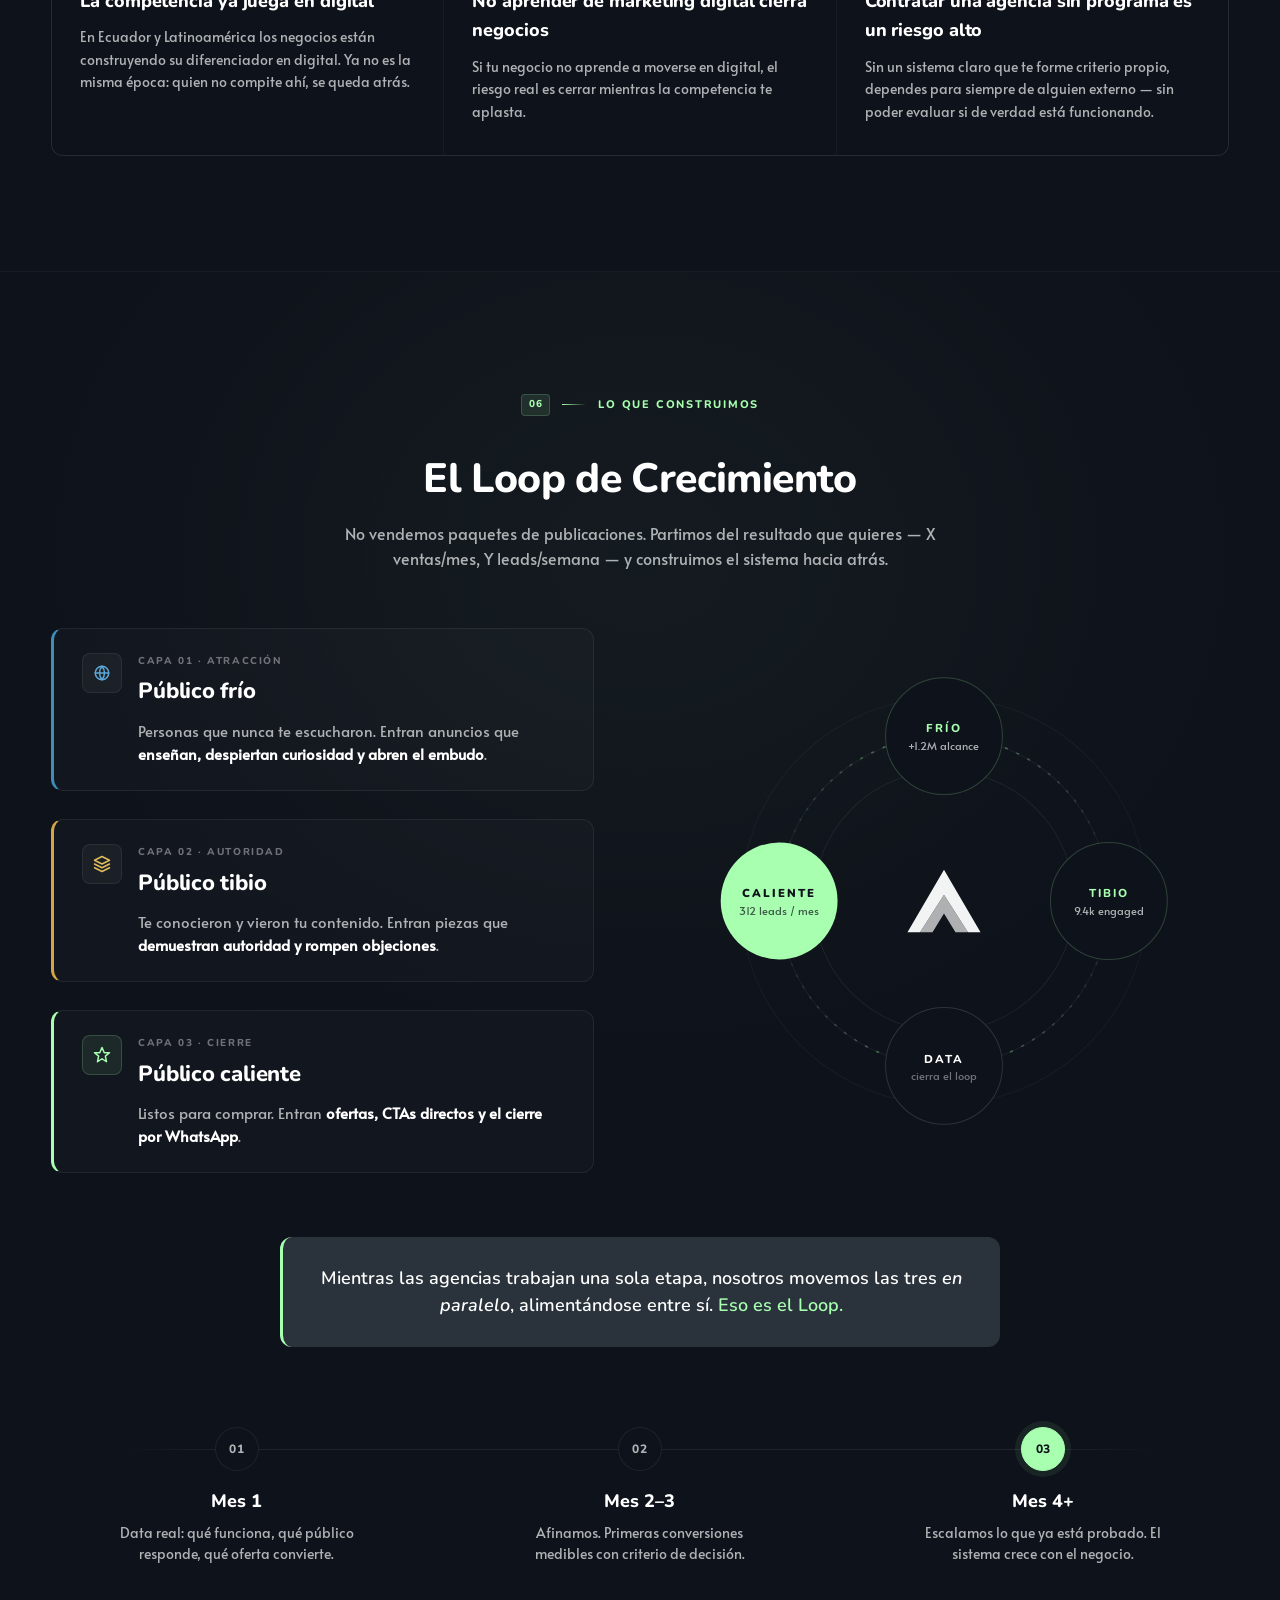
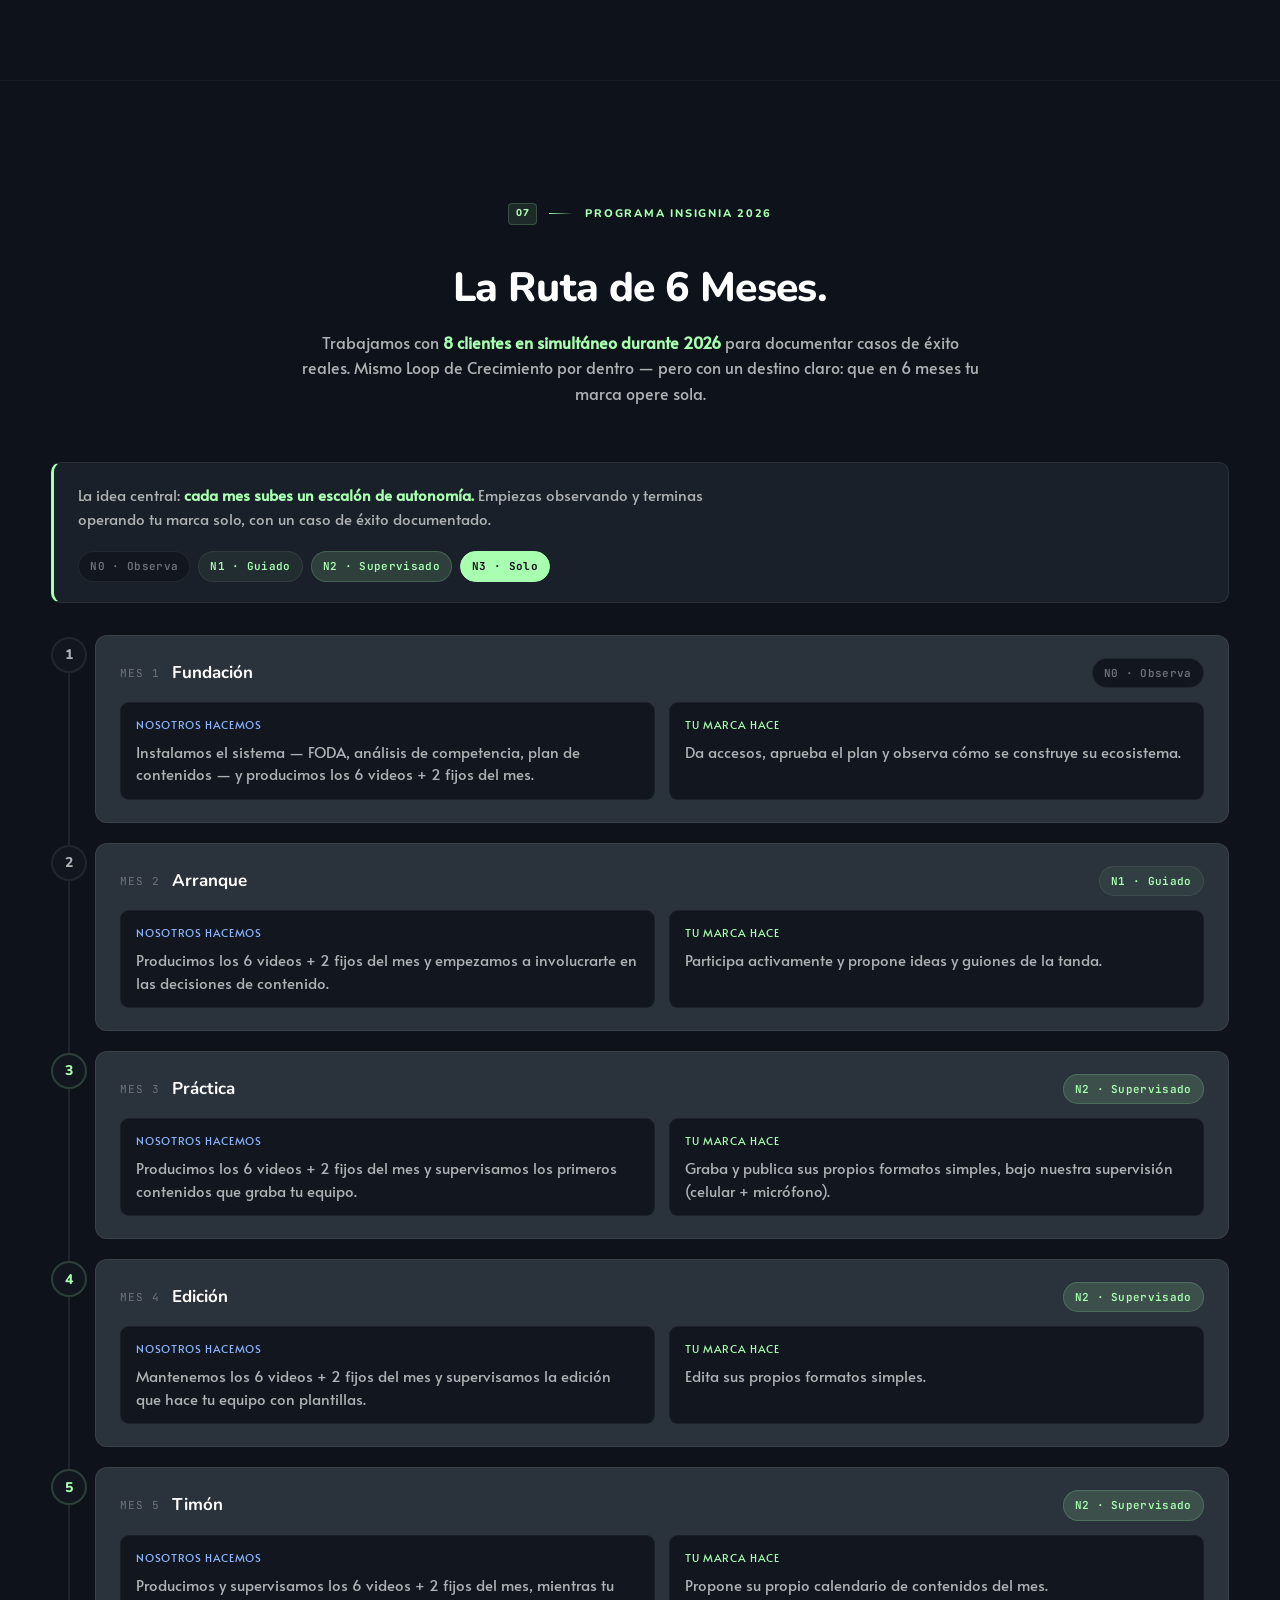
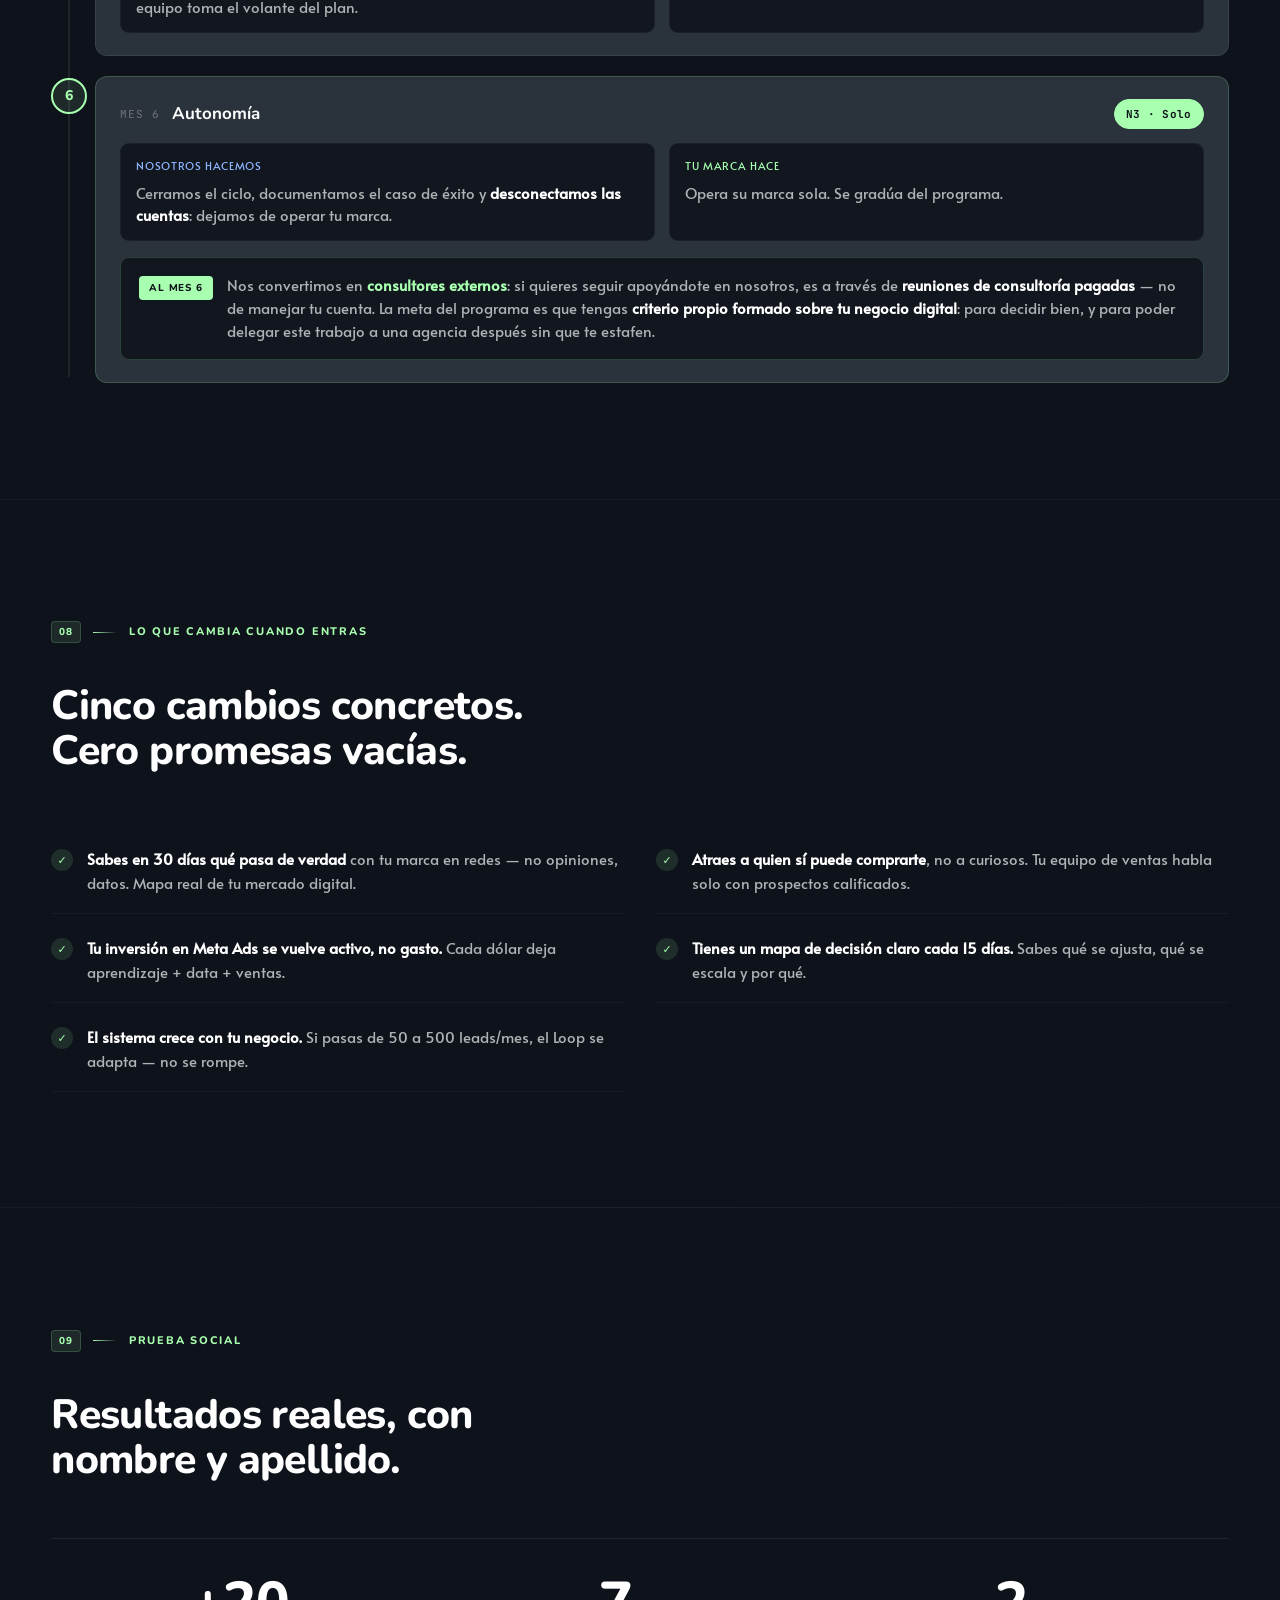
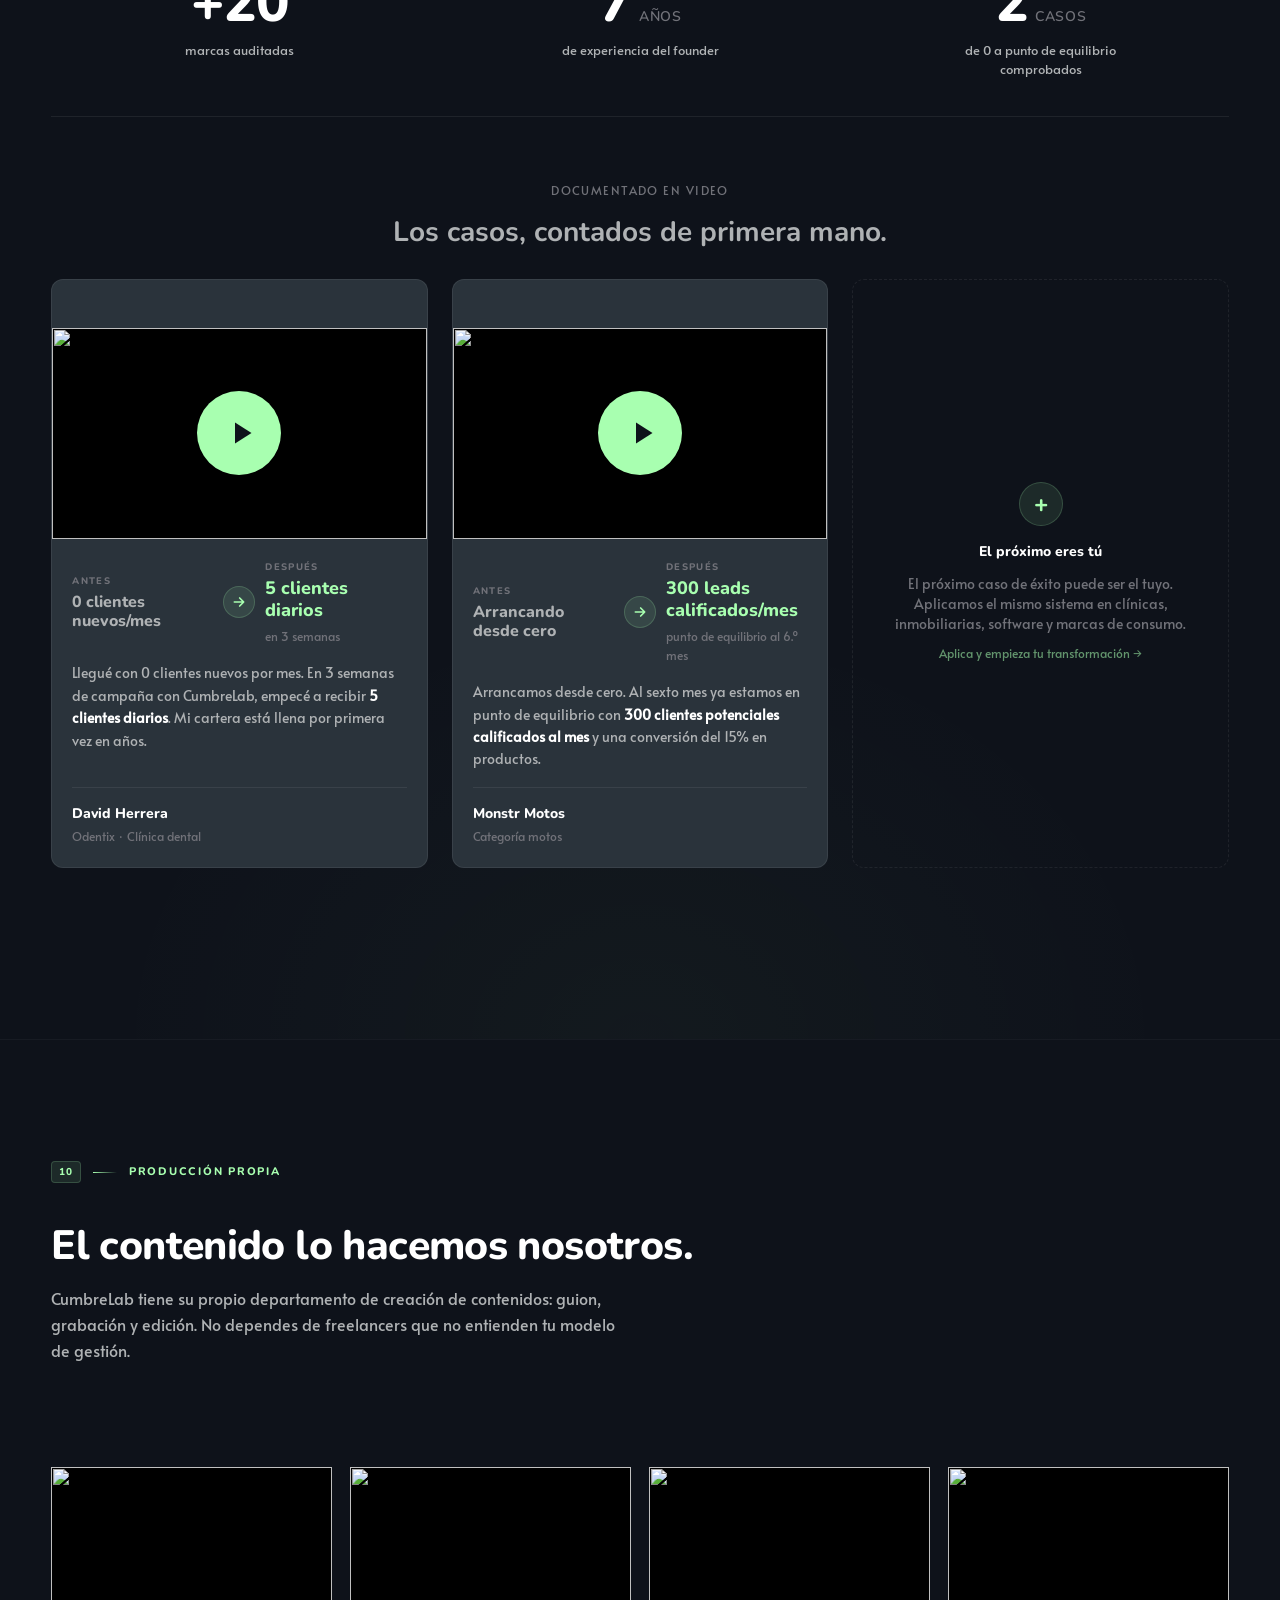
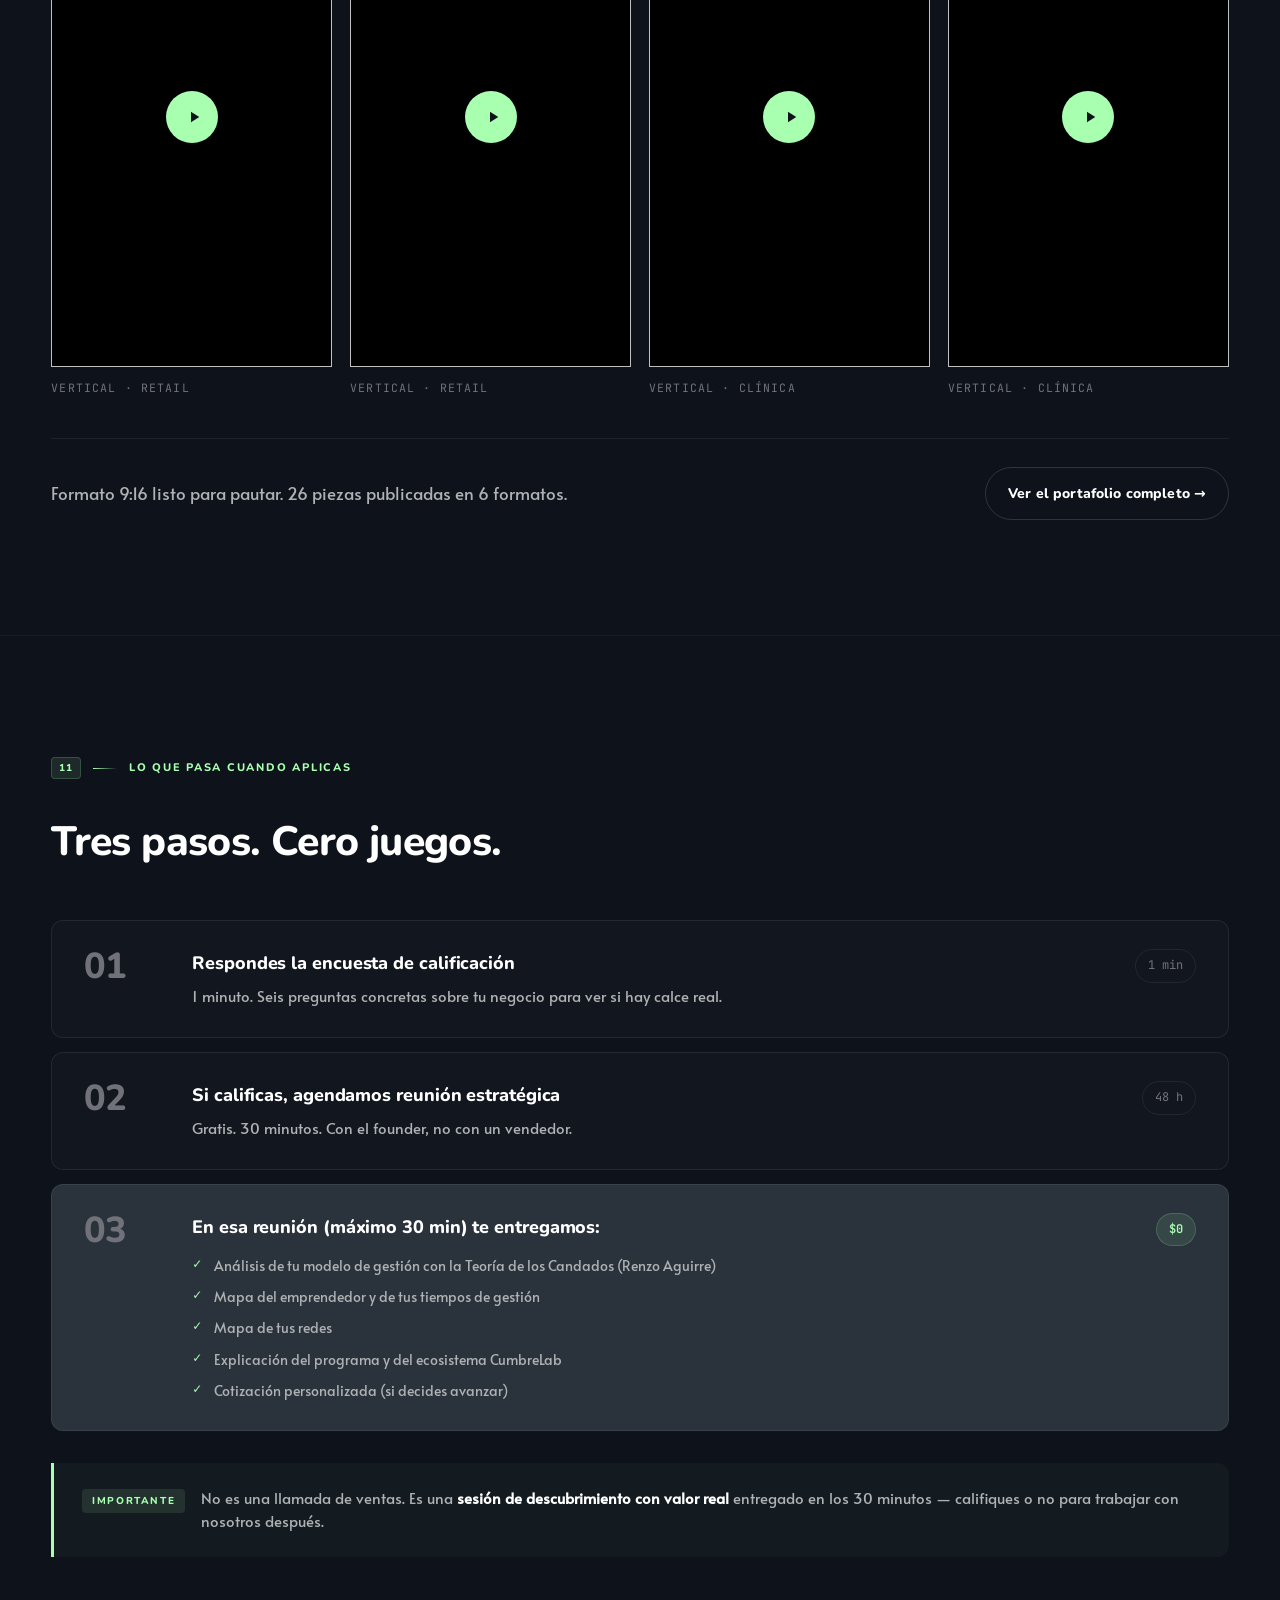
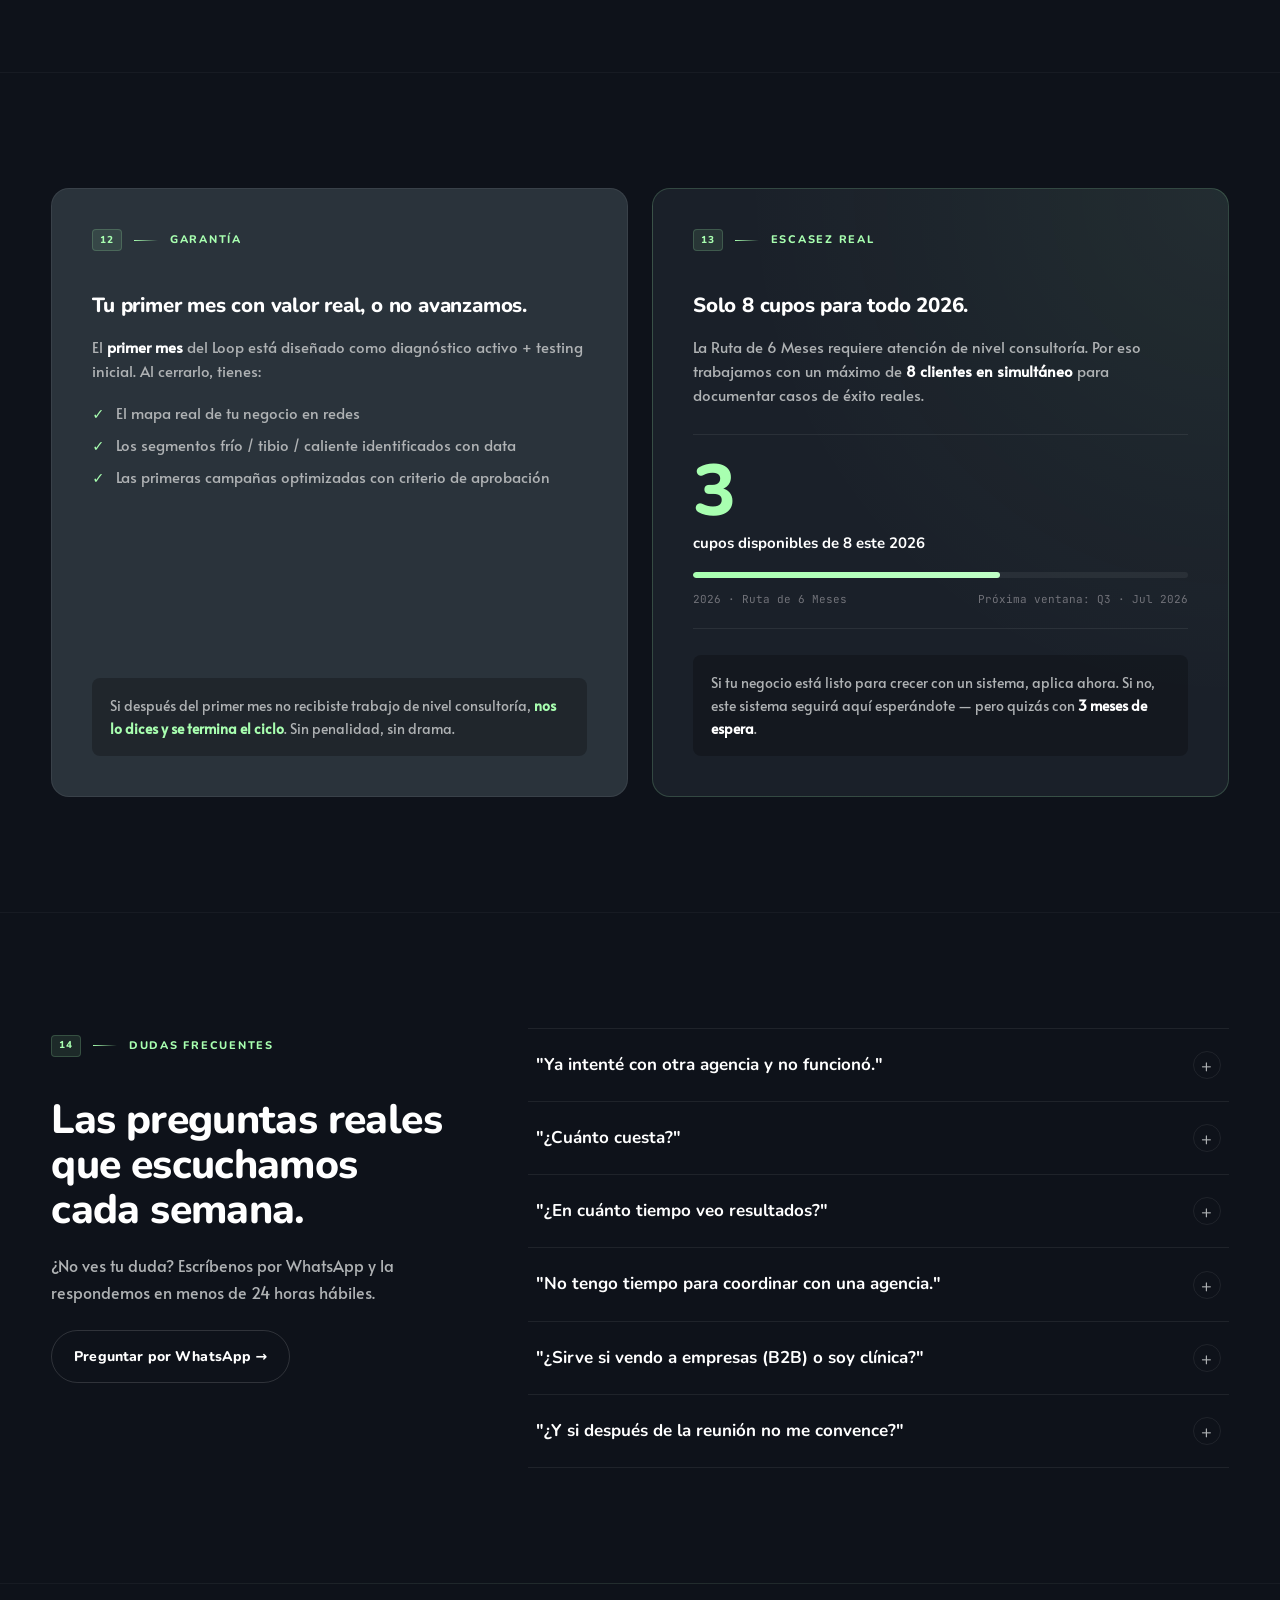
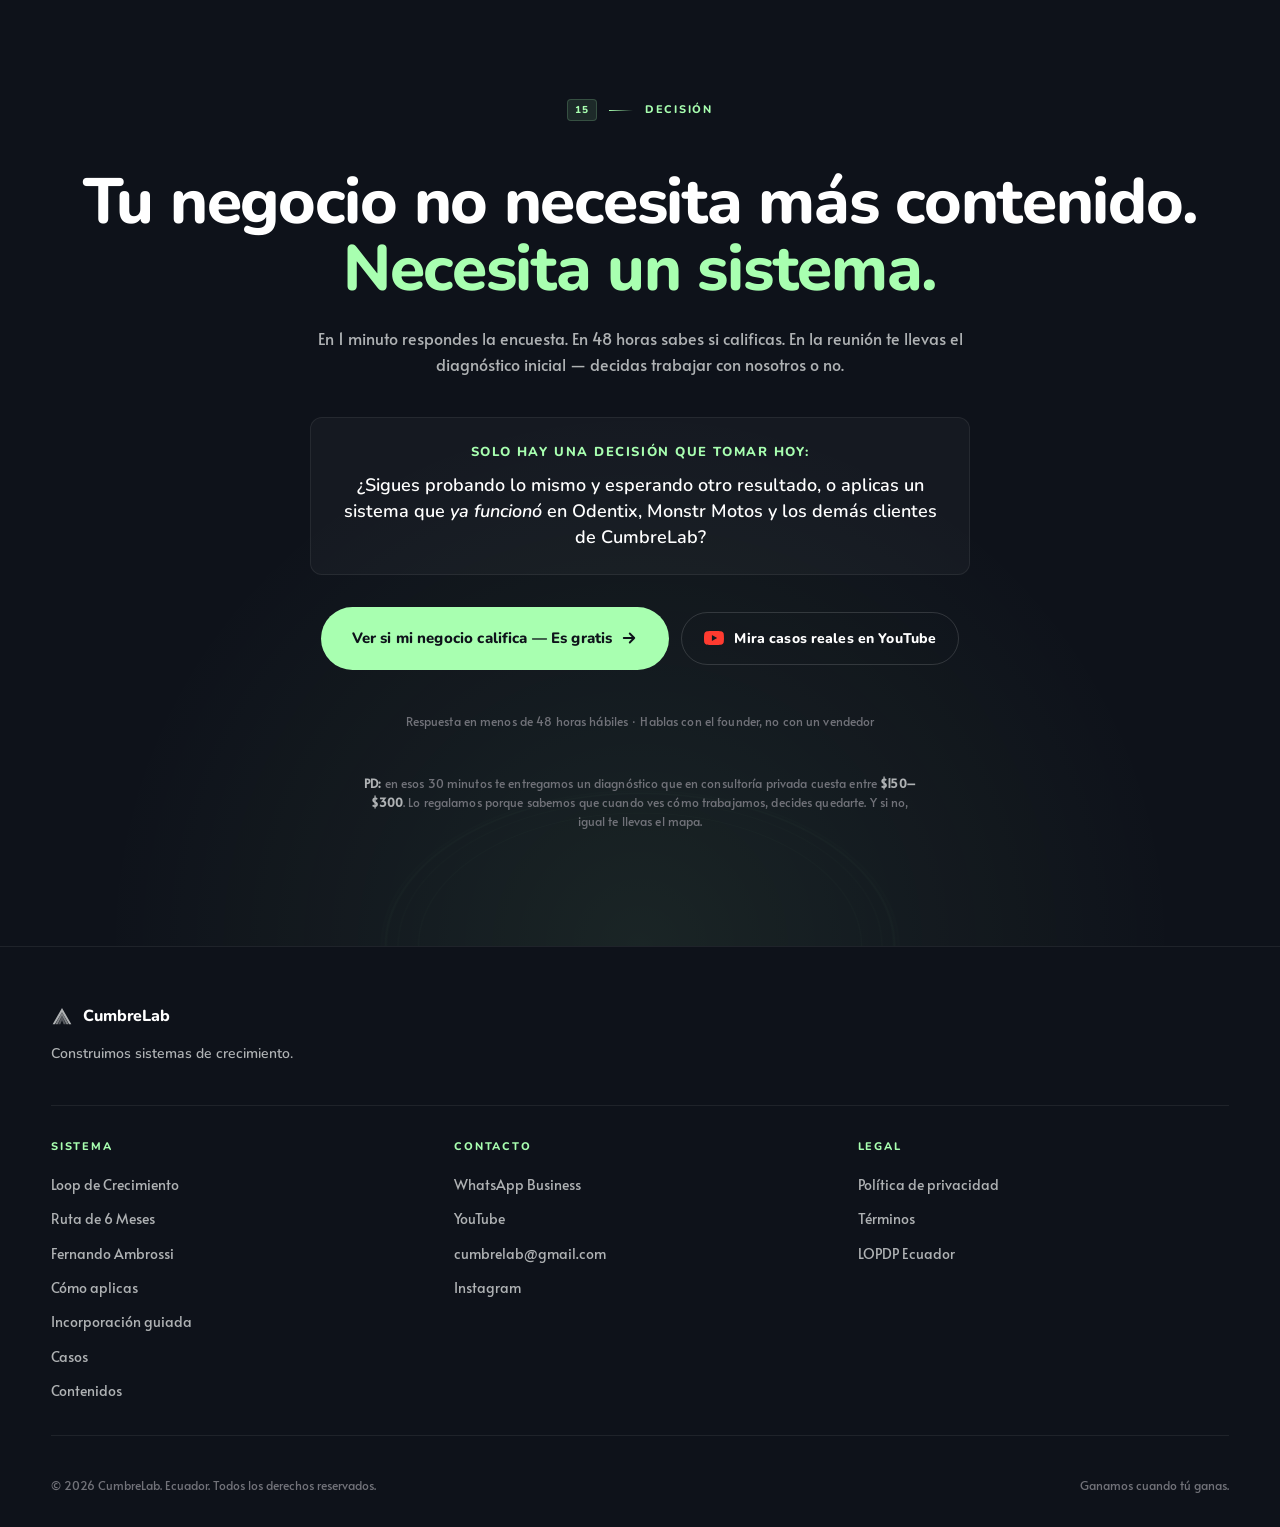
==== commit 38068f22: "Add files via upload" ====
--- a/index.html
+++ b/index.html
@@ -31,6 +31,7 @@
       <li><a href="#sistema">El Loop</a></li>
       <li><a href="#ruta">La Ruta</a></li>
       <li><a href="#casos">Casos</a></li>
+      <li><a href="#contenidos">Contenidos</a></li>
       <li><a href="onboarding.html">Incorporación</a></li>
       <li><a href="#faq">FAQ</a></li>
     </ul>
@@ -723,12 +724,60 @@
 </script>
 
 <!-- ============================================================
+     DEPARTAMENTO DE CONTENIDOS
+============================================================ -->
+<section id="contenidos" class="section section-content">
+  <div class="container">
+    <div class="section-head">
+      <div class="eyebrow"><span class="eyebrow-num">10</span><span class="eyebrow-divider"></span><span>Producción propia</span></div>
+      <h2 class="h2">El contenido lo hacemos nosotros.</h2>
+      <p class="lead" style="margin-top:18px">
+        CumbreLab tiene su propio departamento de creación de contenidos: guion, grabación y edición.
+        No dependes de freelancers que no entienden tu modelo de gestión.
+      </p>
+    </div>
+
+    <ul class="content-strip">
+      <li class="content-tile">
+        <button class="video-frame" data-yt="N5VME2pM270" aria-label="Ver pieza vertical de retail">
+          <img src="https://i.ytimg.com/vi/N5VME2pM270/oardefault.jpg" onerror="this.onerror=null;this.src='https://i.ytimg.com/vi/N5VME2pM270/hqdefault.jpg'" alt="" loading="lazy"><span class="video-play"><svg width="22" height="22" viewBox="0 0 24 24" fill="currentColor"><path d="M8 5v14l11-7z"/></svg></span>
+        </button>
+        <span class="content-tag">Vertical · retail</span>
+      </li>
+      <li class="content-tile">
+        <button class="video-frame" data-yt="Q3EjODadA2M" aria-label="Ver pieza vertical de retail">
+          <img src="https://i.ytimg.com/vi/Q3EjODadA2M/oardefault.jpg" onerror="this.onerror=null;this.src='https://i.ytimg.com/vi/Q3EjODadA2M/hqdefault.jpg'" alt="" loading="lazy"><span class="video-play"><svg width="22" height="22" viewBox="0 0 24 24" fill="currentColor"><path d="M8 5v14l11-7z"/></svg></span>
+        </button>
+        <span class="content-tag">Vertical · retail</span>
+      </li>
+      <li class="content-tile">
+        <button class="video-frame" data-yt="7WaBPcsMSv0" aria-label="Ver reel vertical de clínica">
+          <img src="https://i.ytimg.com/vi/7WaBPcsMSv0/oardefault.jpg" onerror="this.onerror=null;this.src='https://i.ytimg.com/vi/7WaBPcsMSv0/hqdefault.jpg'" alt="" loading="lazy"><span class="video-play"><svg width="22" height="22" viewBox="0 0 24 24" fill="currentColor"><path d="M8 5v14l11-7z"/></svg></span>
+        </button>
+        <span class="content-tag">Vertical · clínica</span>
+      </li>
+      <li class="content-tile">
+        <button class="video-frame" data-yt="ZXSDVInxjHA" aria-label="Ver reel vertical de clínica">
+          <img src="https://i.ytimg.com/vi/ZXSDVInxjHA/oardefault.jpg" onerror="this.onerror=null;this.src='https://i.ytimg.com/vi/ZXSDVInxjHA/hqdefault.jpg'" alt="" loading="lazy"><span class="video-play"><svg width="22" height="22" viewBox="0 0 24 24" fill="currentColor"><path d="M8 5v14l11-7z"/></svg></span>
+        </button>
+        <span class="content-tag">Vertical · clínica</span>
+      </li>
+    </ul>
+
+    <div class="content-cta">
+      <p>Formato 9:16 listo para pautar. 26 piezas publicadas en 6 formatos.</p>
+      <a href="portafolio-contenidos.html" class="btn btn-ghost">Ver el portafolio completo →</a>
+    </div>
+  </div>
+</section>
+
+<!-- ============================================================
      PROCESO
 ============================================================ -->
 <section id="proceso" class="section section-offer">
   <div class="container">
     <div class="section-head">
-      <div class="eyebrow"><span class="eyebrow-num">10</span><span class="eyebrow-divider"></span><span>Lo que pasa cuando aplicas</span></div>
+      <div class="eyebrow"><span class="eyebrow-num">11</span><span class="eyebrow-divider"></span><span>Lo que pasa cuando aplicas</span></div>
       <h2 class="h2">Tres pasos. Cero juegos.</h2>
     </div>
 
@@ -781,7 +830,7 @@
 <section class="section section-promise">
   <div class="container promise-grid">
     <div class="promise-card promise-guarantee">
-      <div class="eyebrow"><span class="eyebrow-num">11</span><span class="eyebrow-divider"></span><span>Garantía</span></div>
+      <div class="eyebrow"><span class="eyebrow-num">12</span><span class="eyebrow-divider"></span><span>Garantía</span></div>
       <h3 class="h3">Tu primer mes con valor real, o no avanzamos.</h3>
       <p>
         El <strong>primer mes</strong> del Loop está diseñado como diagnóstico activo + testing inicial.
@@ -799,7 +848,7 @@
     </div>
 
     <div class="promise-card promise-scarcity">
-      <div class="eyebrow"><span class="eyebrow-num">12</span><span class="eyebrow-divider"></span><span>Escasez real</span></div>
+      <div class="eyebrow"><span class="eyebrow-num">13</span><span class="eyebrow-divider"></span><span>Escasez real</span></div>
       <h3 class="h3">Solo 8 cupos para todo 2026.</h3>
       <p>La Ruta de 6 Meses requiere atención de nivel consultoría. Por eso trabajamos con un máximo de <strong>8 clientes en simultáneo</strong> para documentar casos de éxito reales.</p>
 
@@ -830,7 +879,7 @@
   <div class="container">
     <div class="faq-grid">
       <div class="faq-side">
-        <div class="eyebrow"><span class="eyebrow-num">13</span><span class="eyebrow-divider"></span><span>Dudas frecuentes</span></div>
+        <div class="eyebrow"><span class="eyebrow-num">14</span><span class="eyebrow-divider"></span><span>Dudas frecuentes</span></div>
         <h2 class="h2">Las preguntas reales que escuchamos cada semana.</h2>
         <p class="prose">¿No ves tu duda? Escríbenos por WhatsApp y la respondemos en menos de 24 horas hábiles.</p>
         <a href="#" class="btn btn-ghost wa-link" data-wa>Preguntar por WhatsApp →</a>
@@ -893,7 +942,7 @@
 <section class="section section-final">
   <div class="contour contour-final" aria-hidden="true"></div>
   <div class="container final-inner">
-    <div class="eyebrow"><span class="eyebrow-num">14</span><span class="eyebrow-divider"></span><span>Decisión</span></div>
+    <div class="eyebrow"><span class="eyebrow-num">15</span><span class="eyebrow-divider"></span><span>Decisión</span></div>
 
     <h2 class="display final-display">
       Tu negocio no necesita más contenido. <br/>
@@ -961,6 +1010,7 @@
           <li><a href="#proceso">Cómo aplicas</a></li>
           <li><a href="onboarding.html">Incorporación guiada</a></li>
           <li><a href="#casos">Casos</a></li>
+      <li><a href="#contenidos">Contenidos</a></li>
         </ul>
       </div>
       <div>
--- a/styles.css
+++ b/styles.css
@@ -1800,3 +1800,20 @@
   .fab-label { display: none; }
   .fab { padding: 14px; }
 }
+
+/* ============================================================
+   DEPARTAMENTO DE CONTENIDOS
+============================================================ */
+.section-content { border-top: 1px solid var(--border-soft); }
+.content-strip { list-style: none; display: grid; grid-template-columns: repeat(4, 1fr); gap: 18px; margin: 0; padding: 0; align-items: start; }
+.content-tile { display: flex; flex-direction: column; gap: 12px; }
+.content-tile .video-frame { width: 100%; aspect-ratio: 9/16; }
+.content-tile .video-frame img { width: 100%; height: 100%; object-fit: cover; }
+.content-tile .video-play { width: 52px; height: 52px; }
+.content-tile .video-play svg { width: 18px; height: 18px; }
+.content-tag { font-family: var(--font-mono, monospace); font-size: 11.5px; letter-spacing: .1em; text-transform: uppercase; color: var(--graphite); }
+.content-cta { display: flex; flex-wrap: wrap; align-items: center; justify-content: space-between; gap: 20px; margin-top: 40px; padding-top: 28px; border-top: 1px solid var(--border); }
+.content-cta p { font-size: 17px; color: var(--pearl); }
+@media (max-width: 900px) {
+  .content-strip { grid-template-columns: 1fr 1fr; }
+}
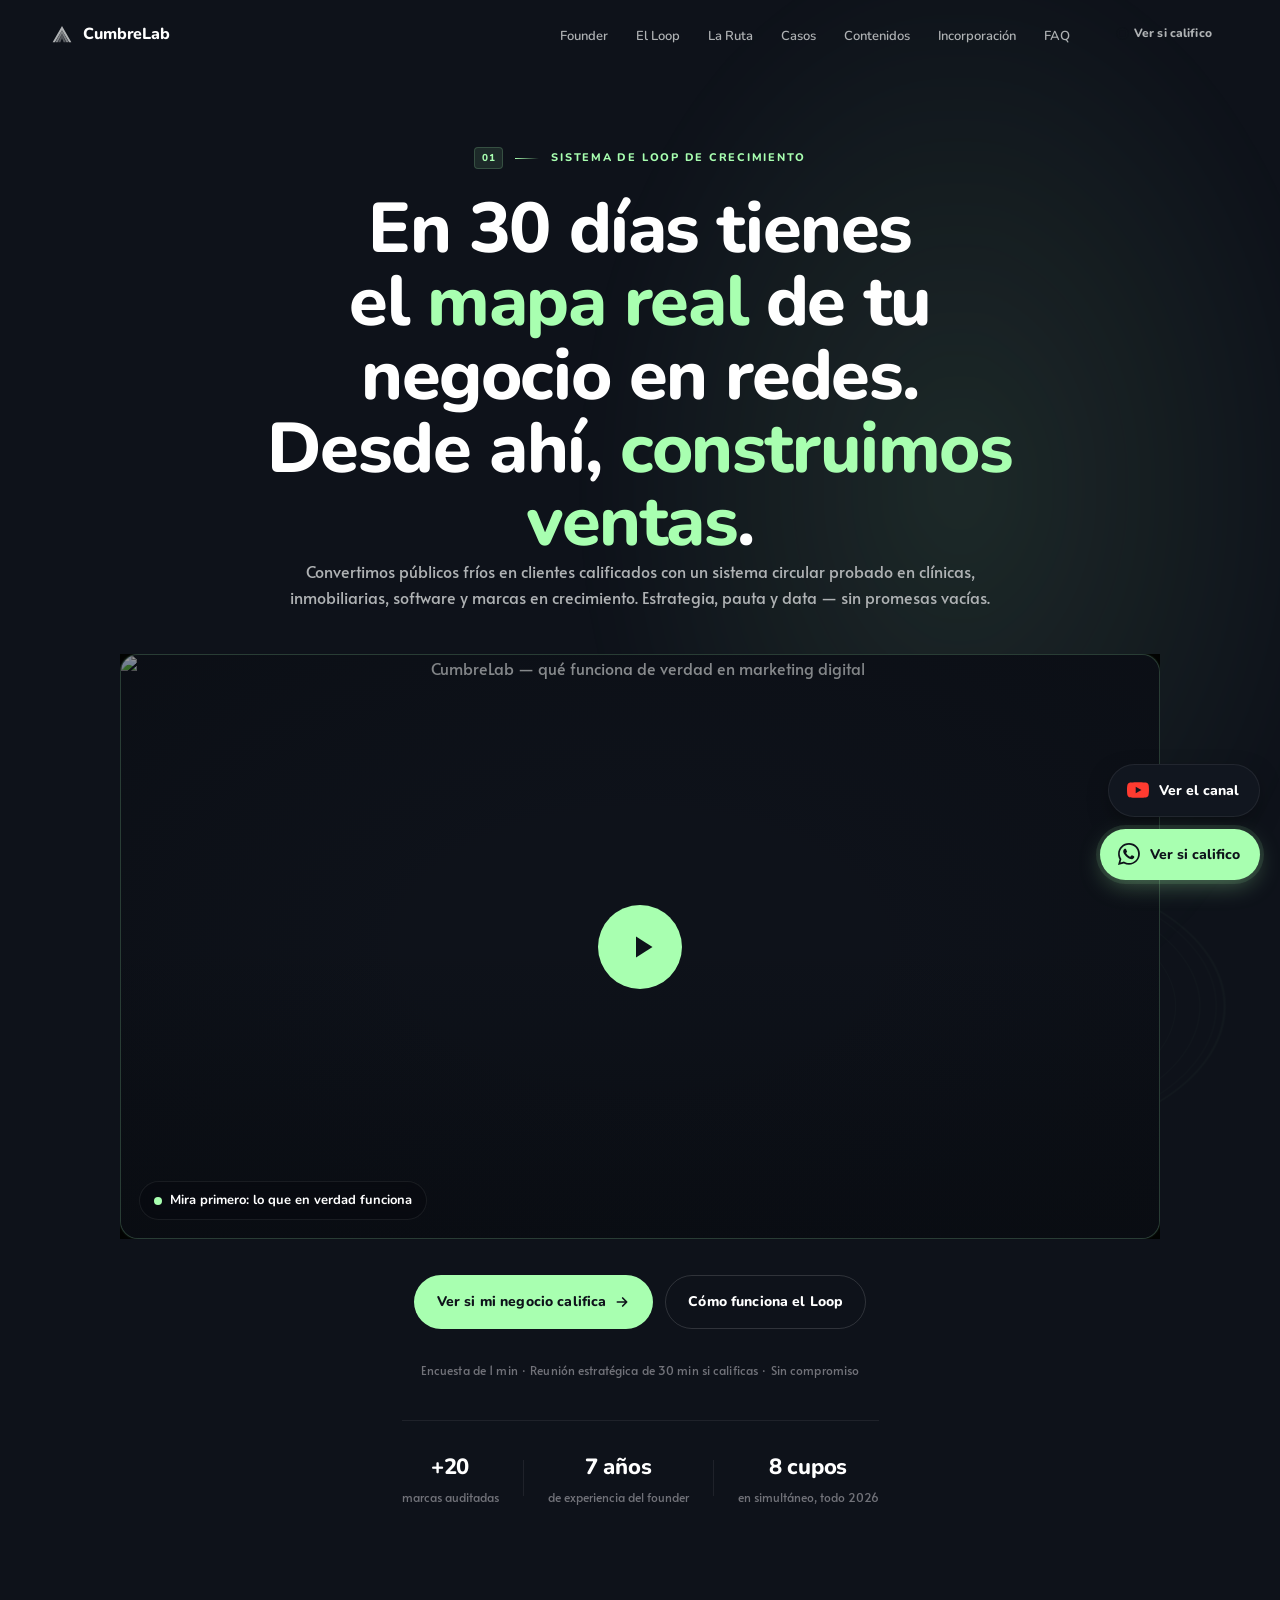
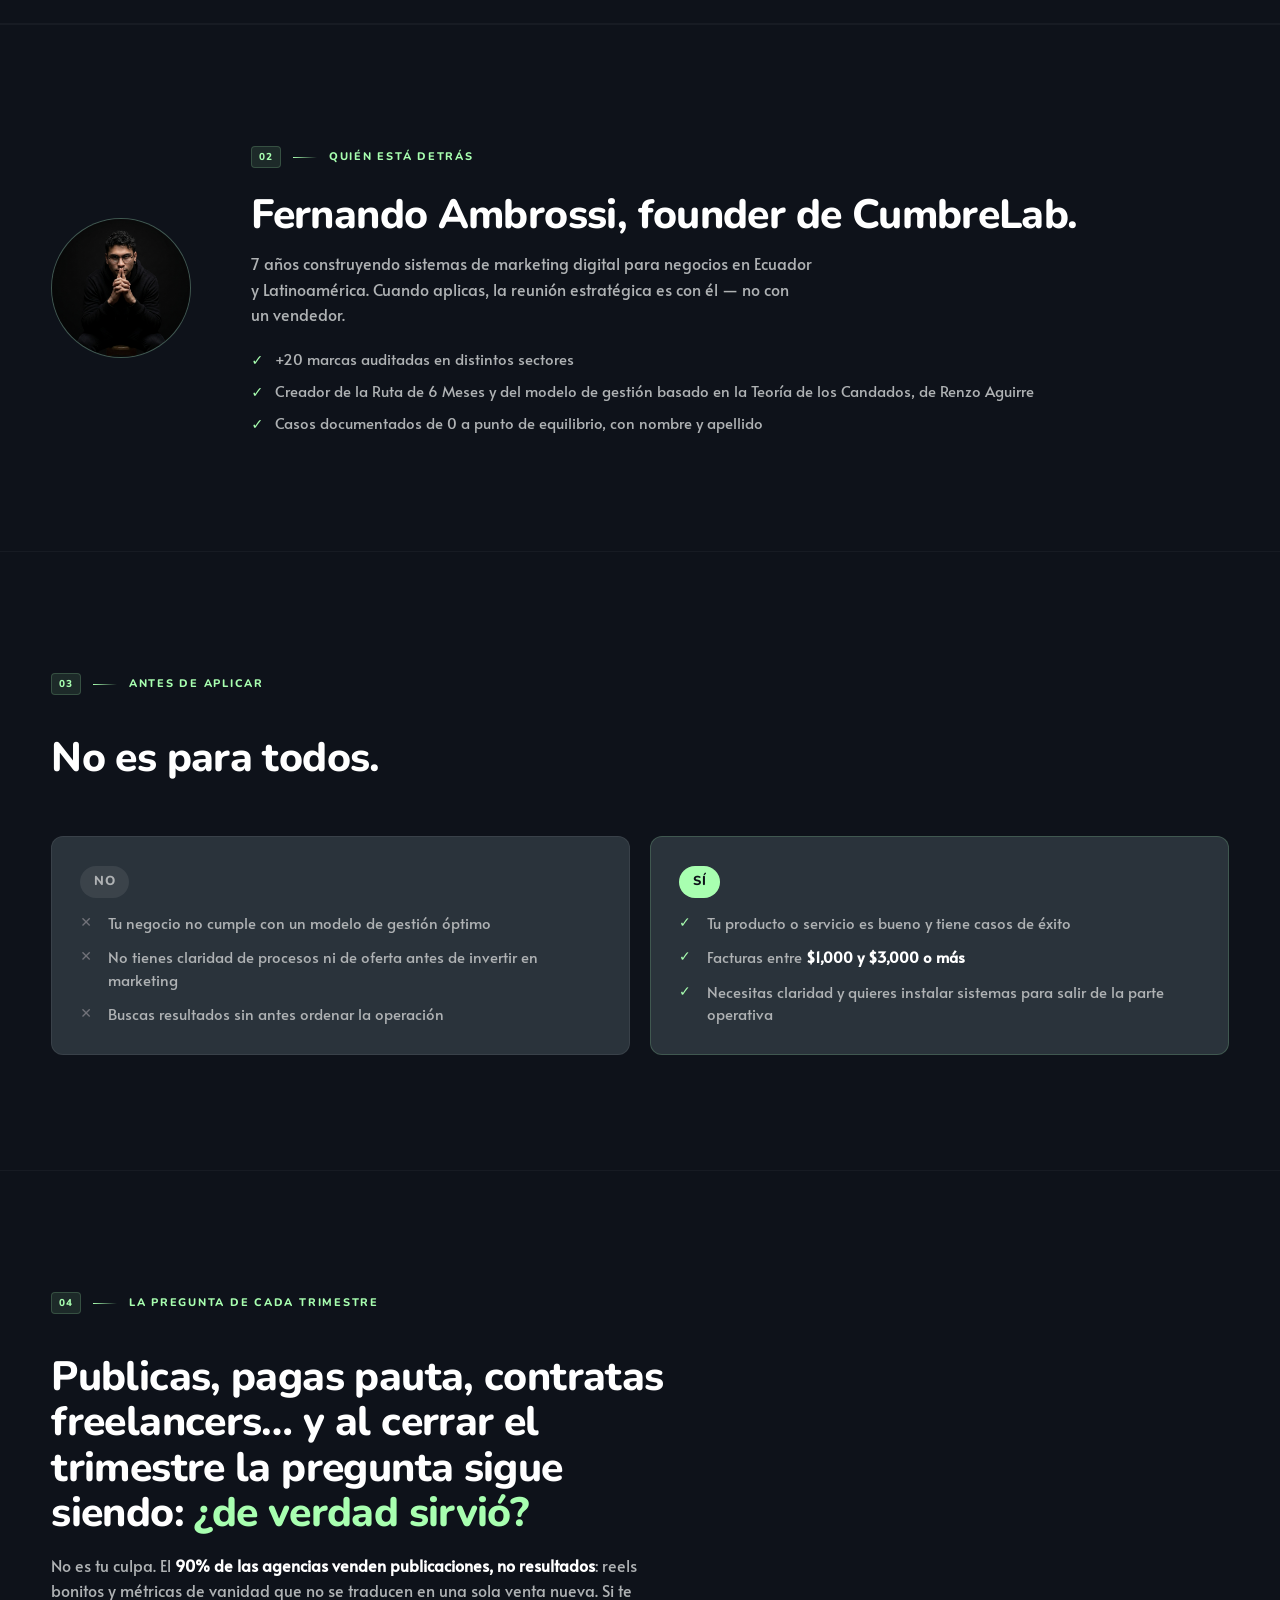
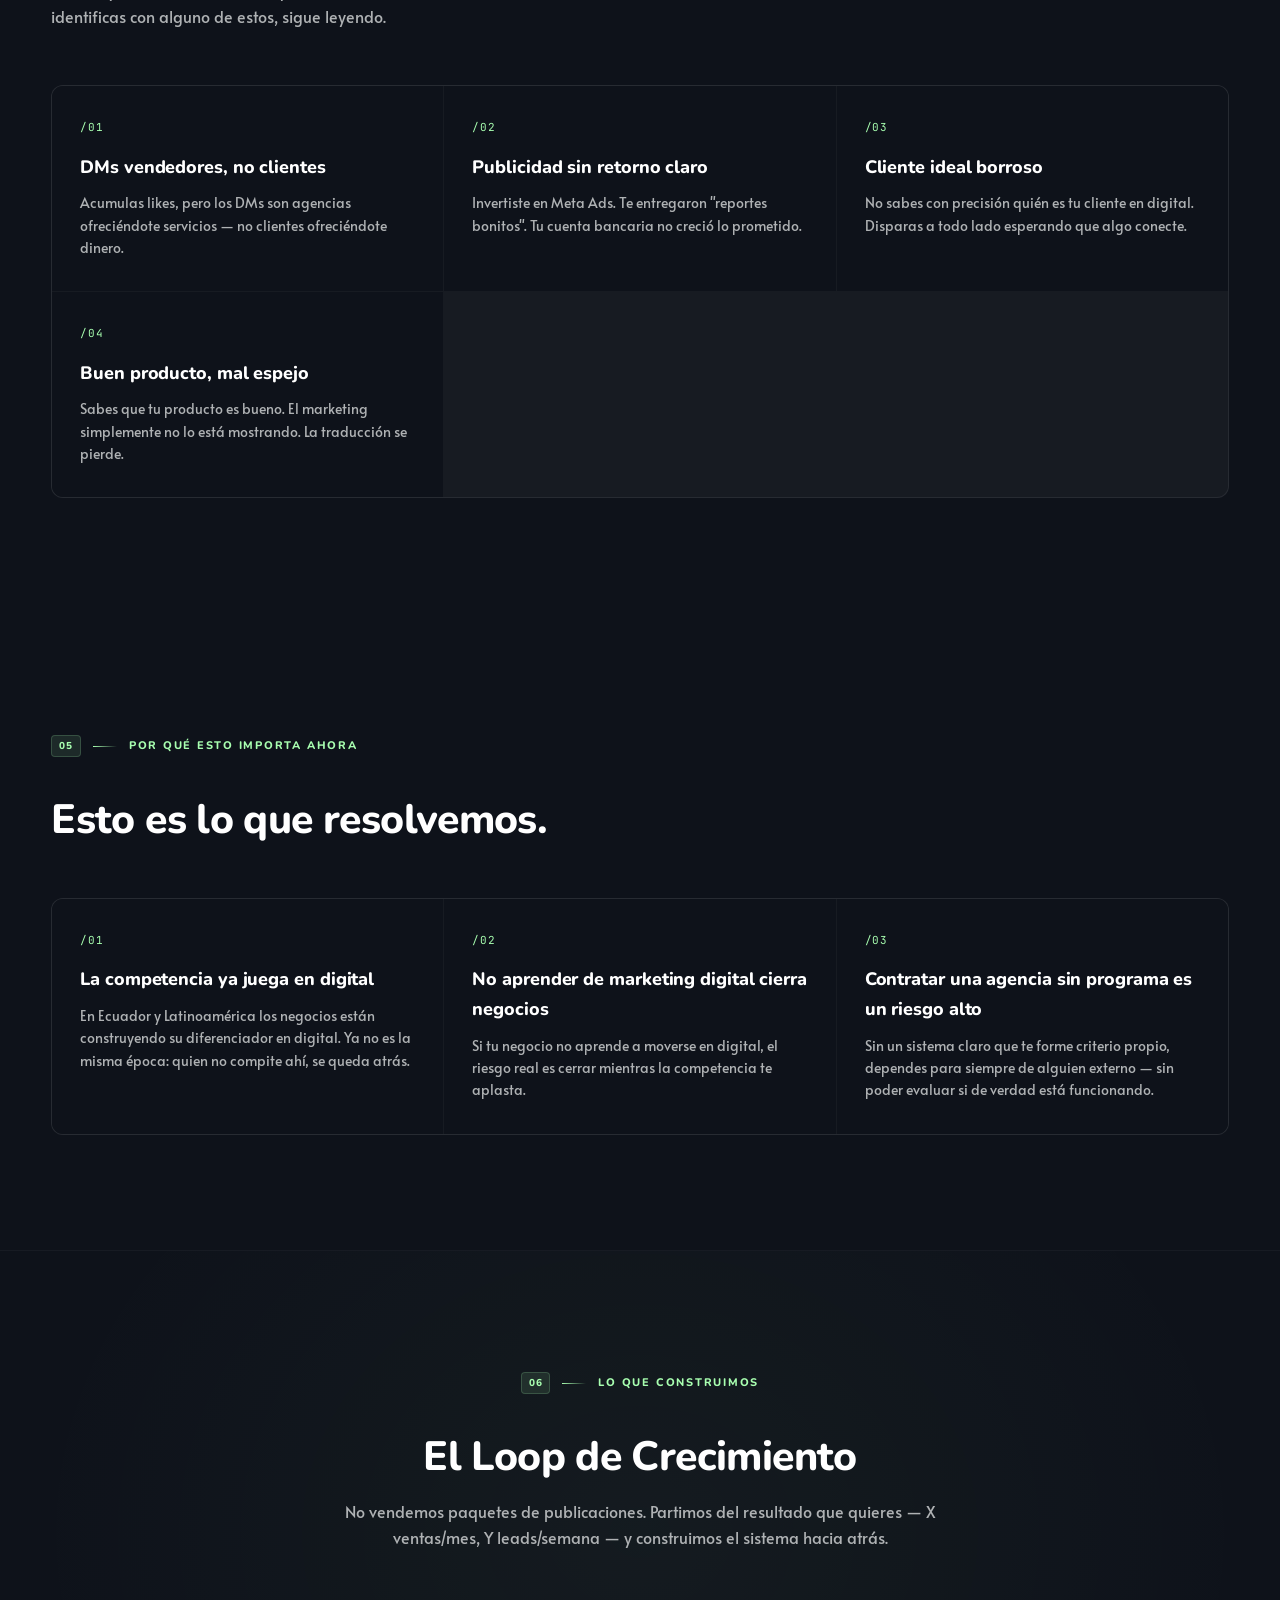
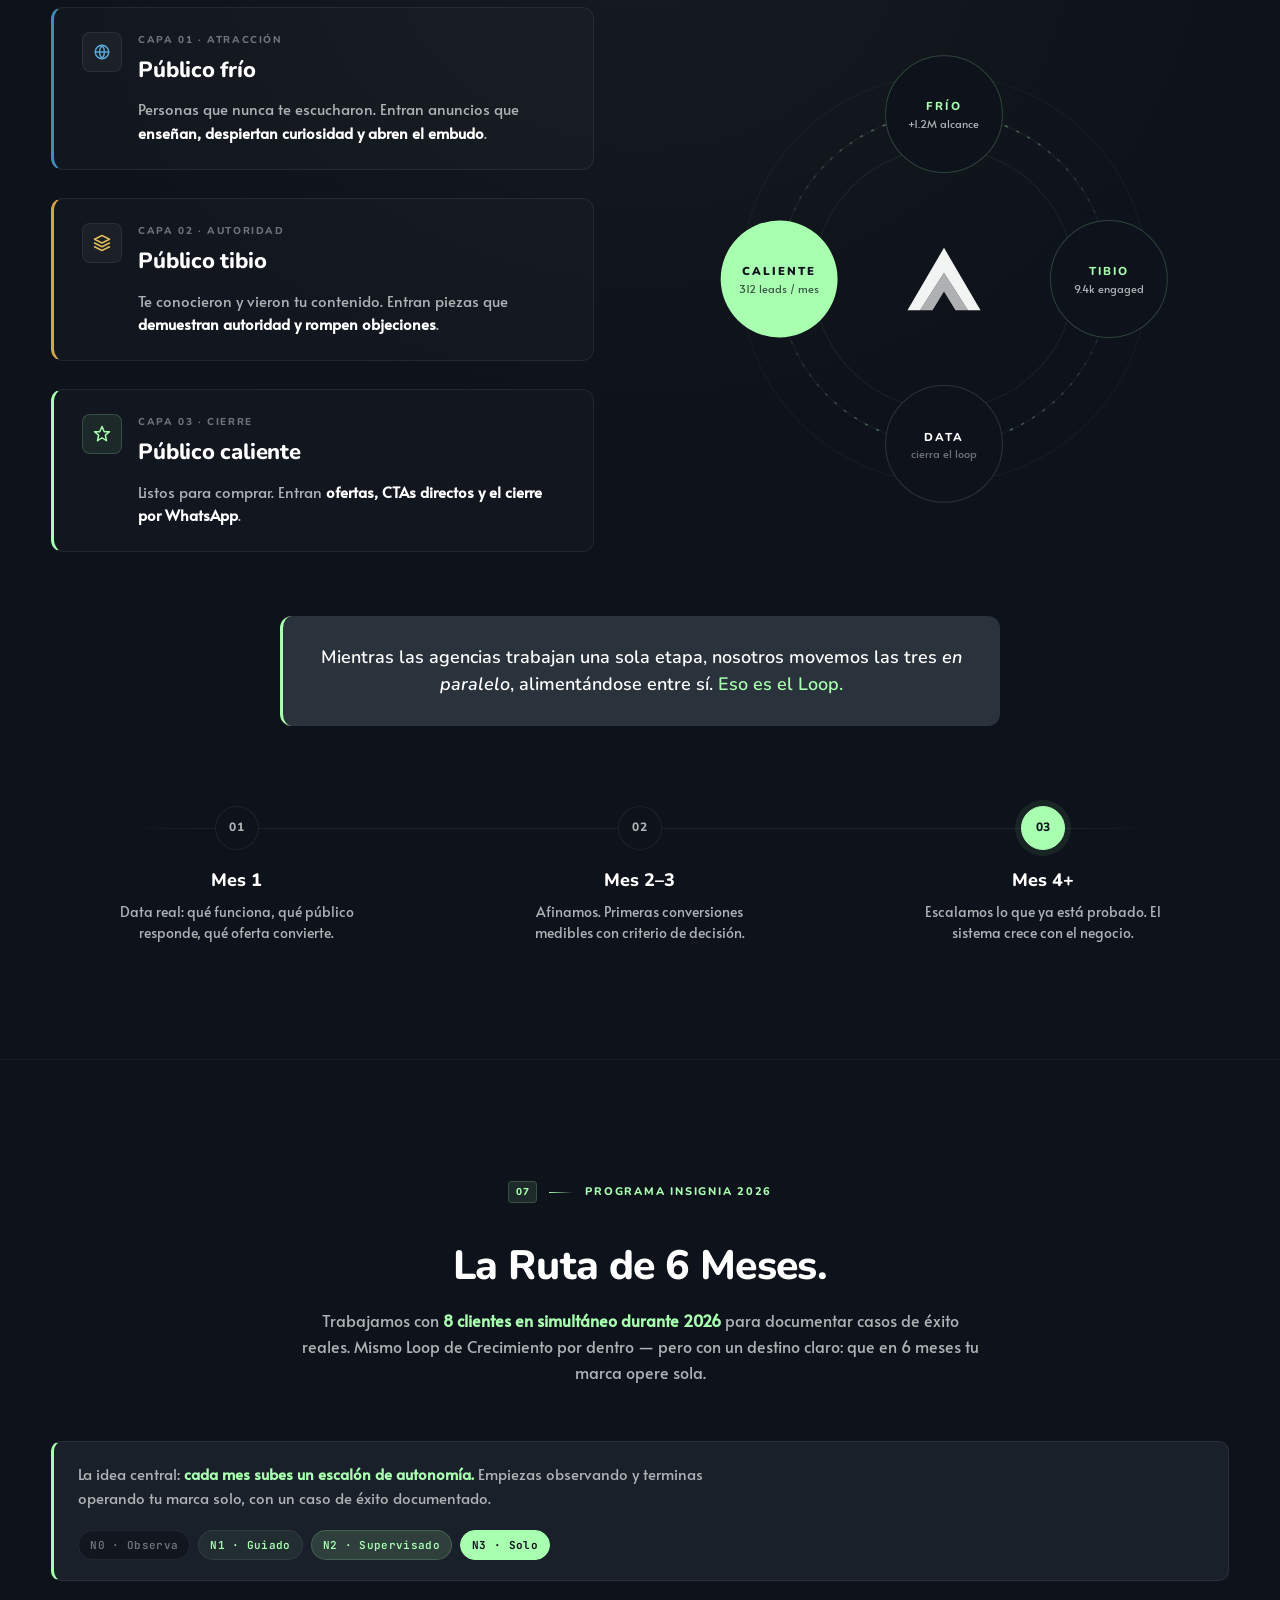
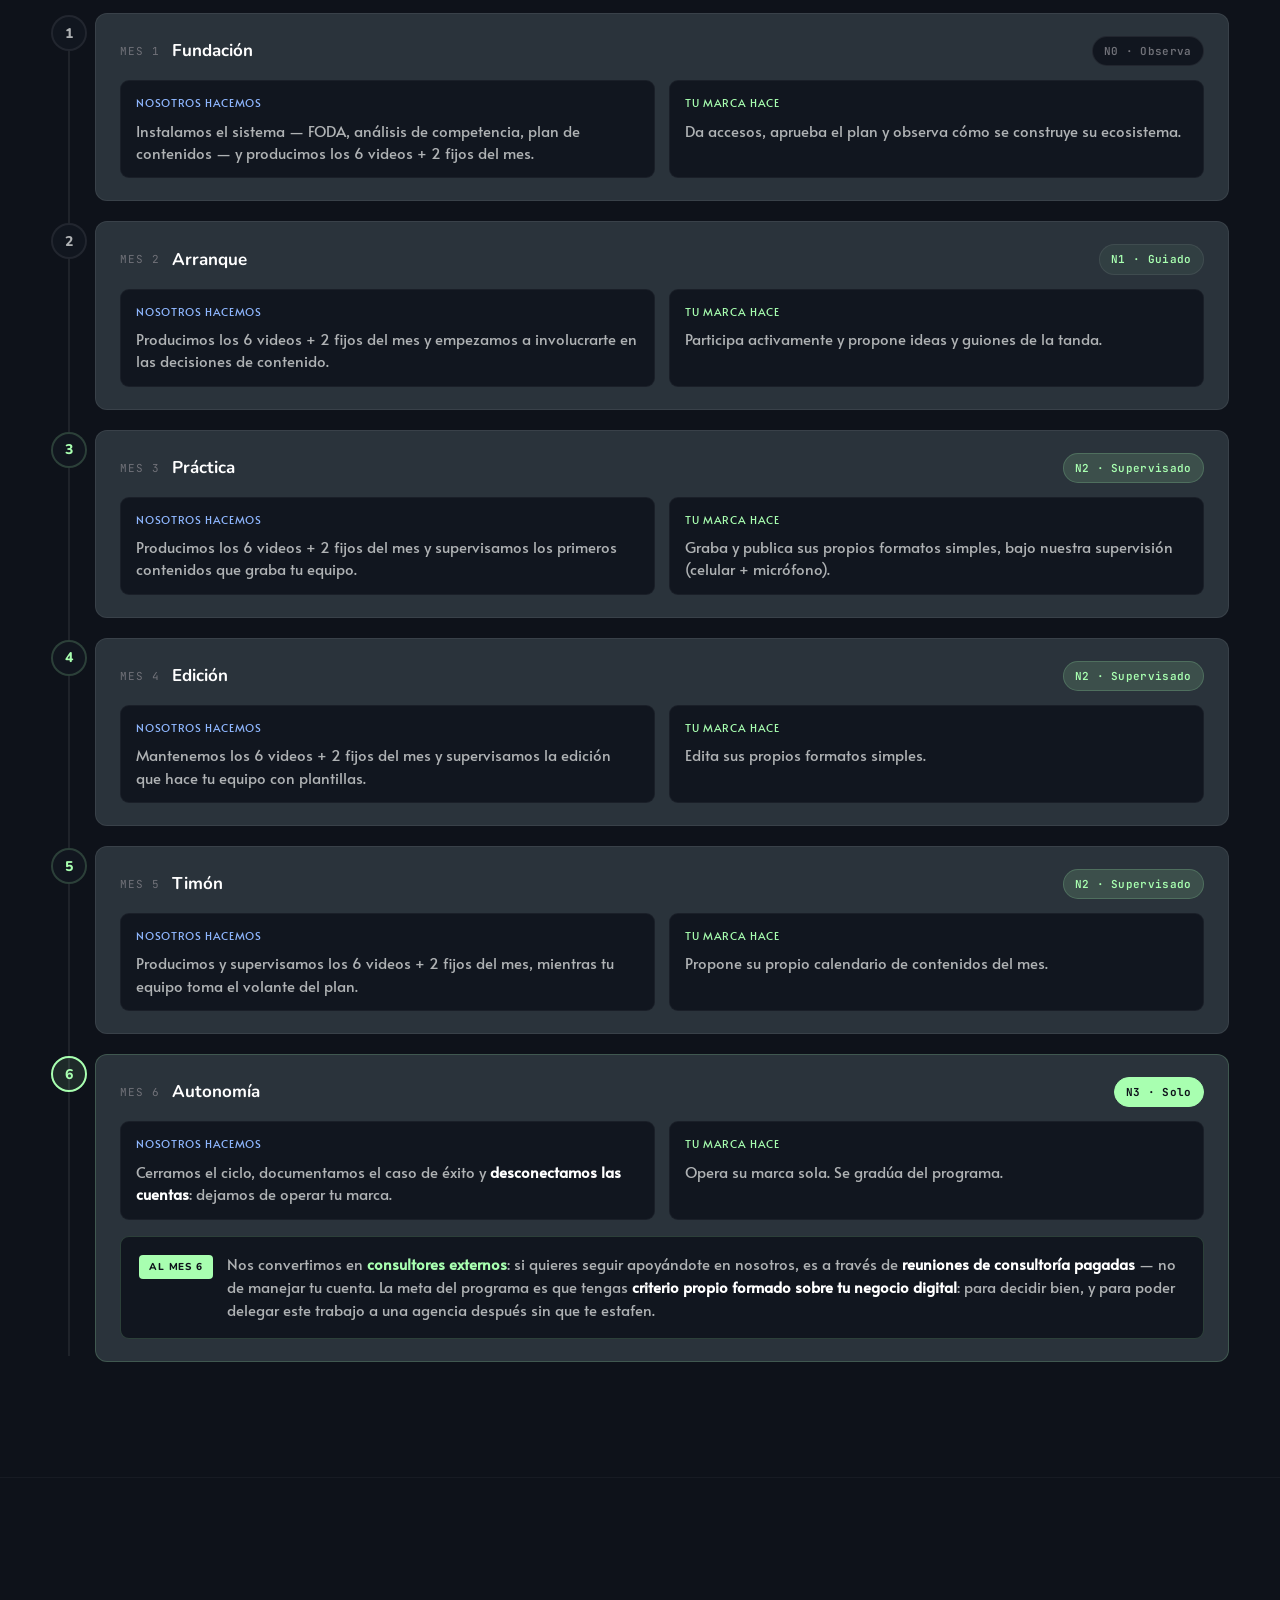
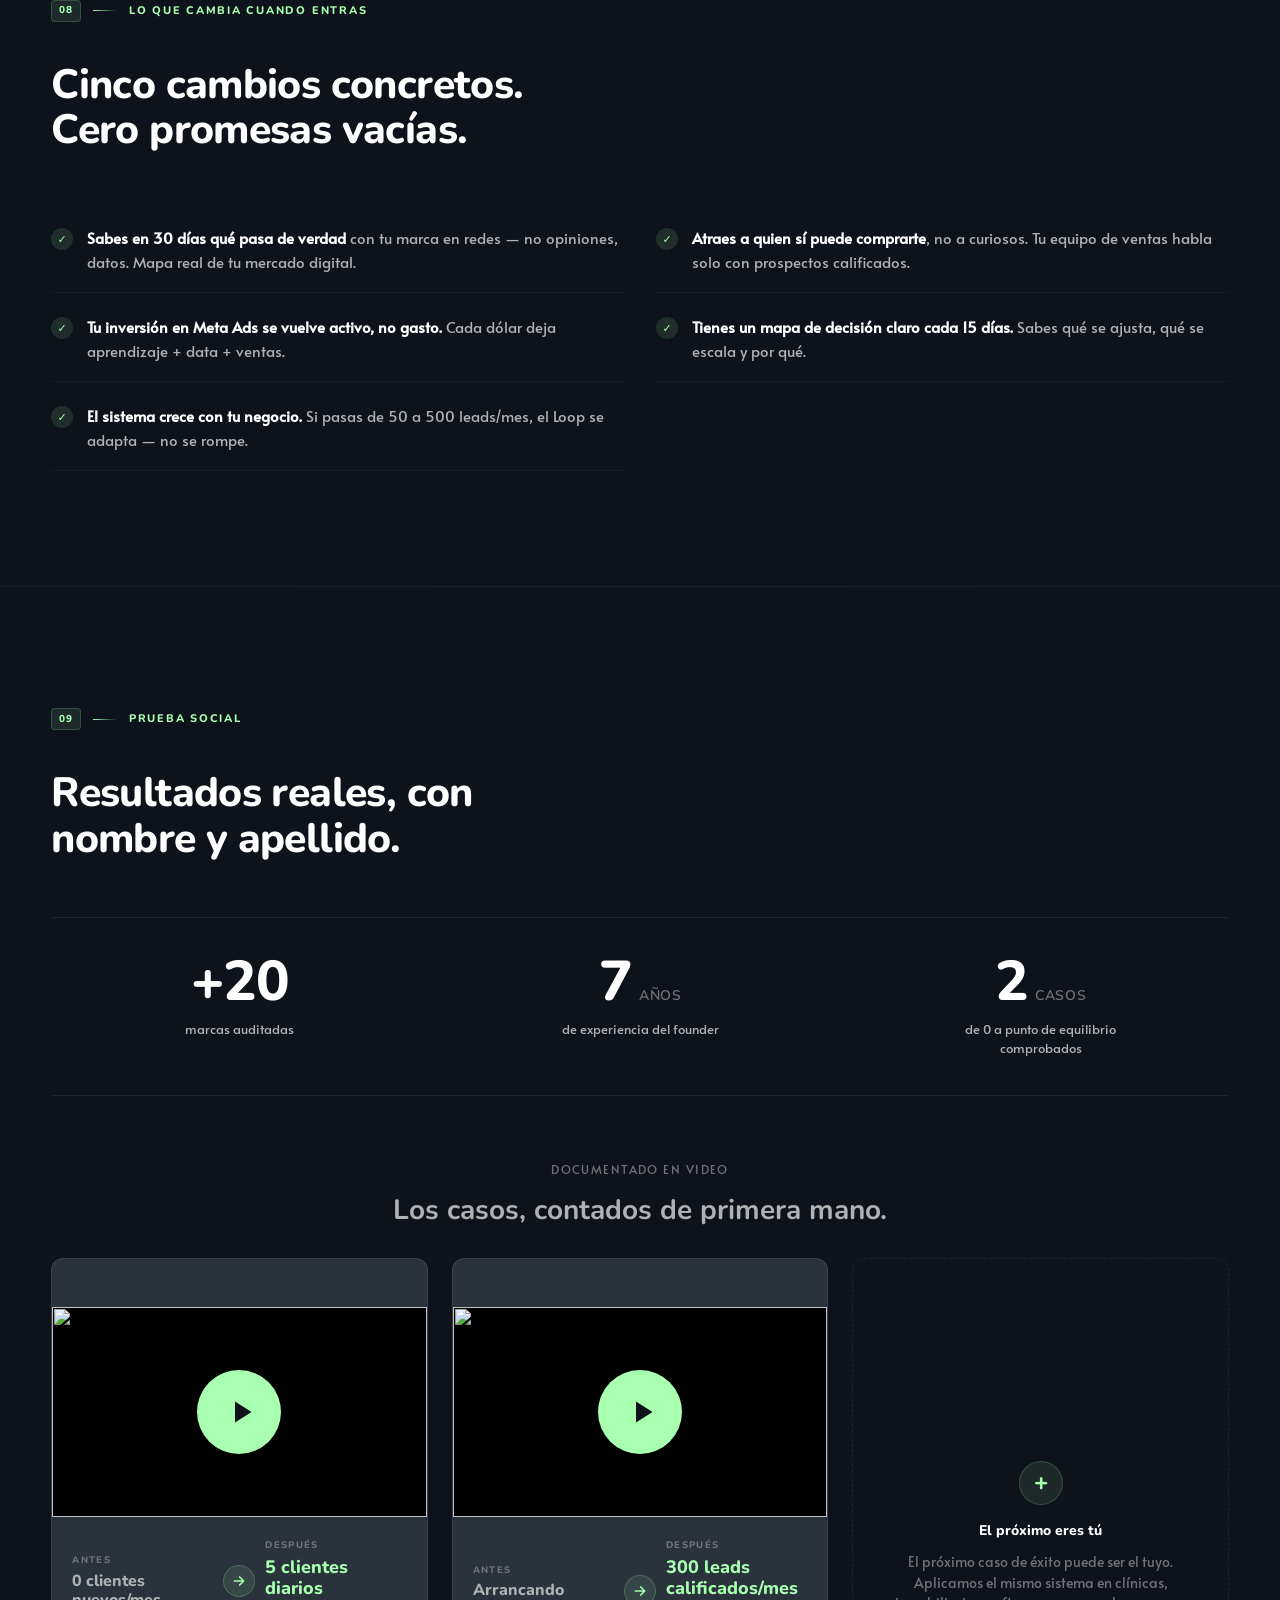
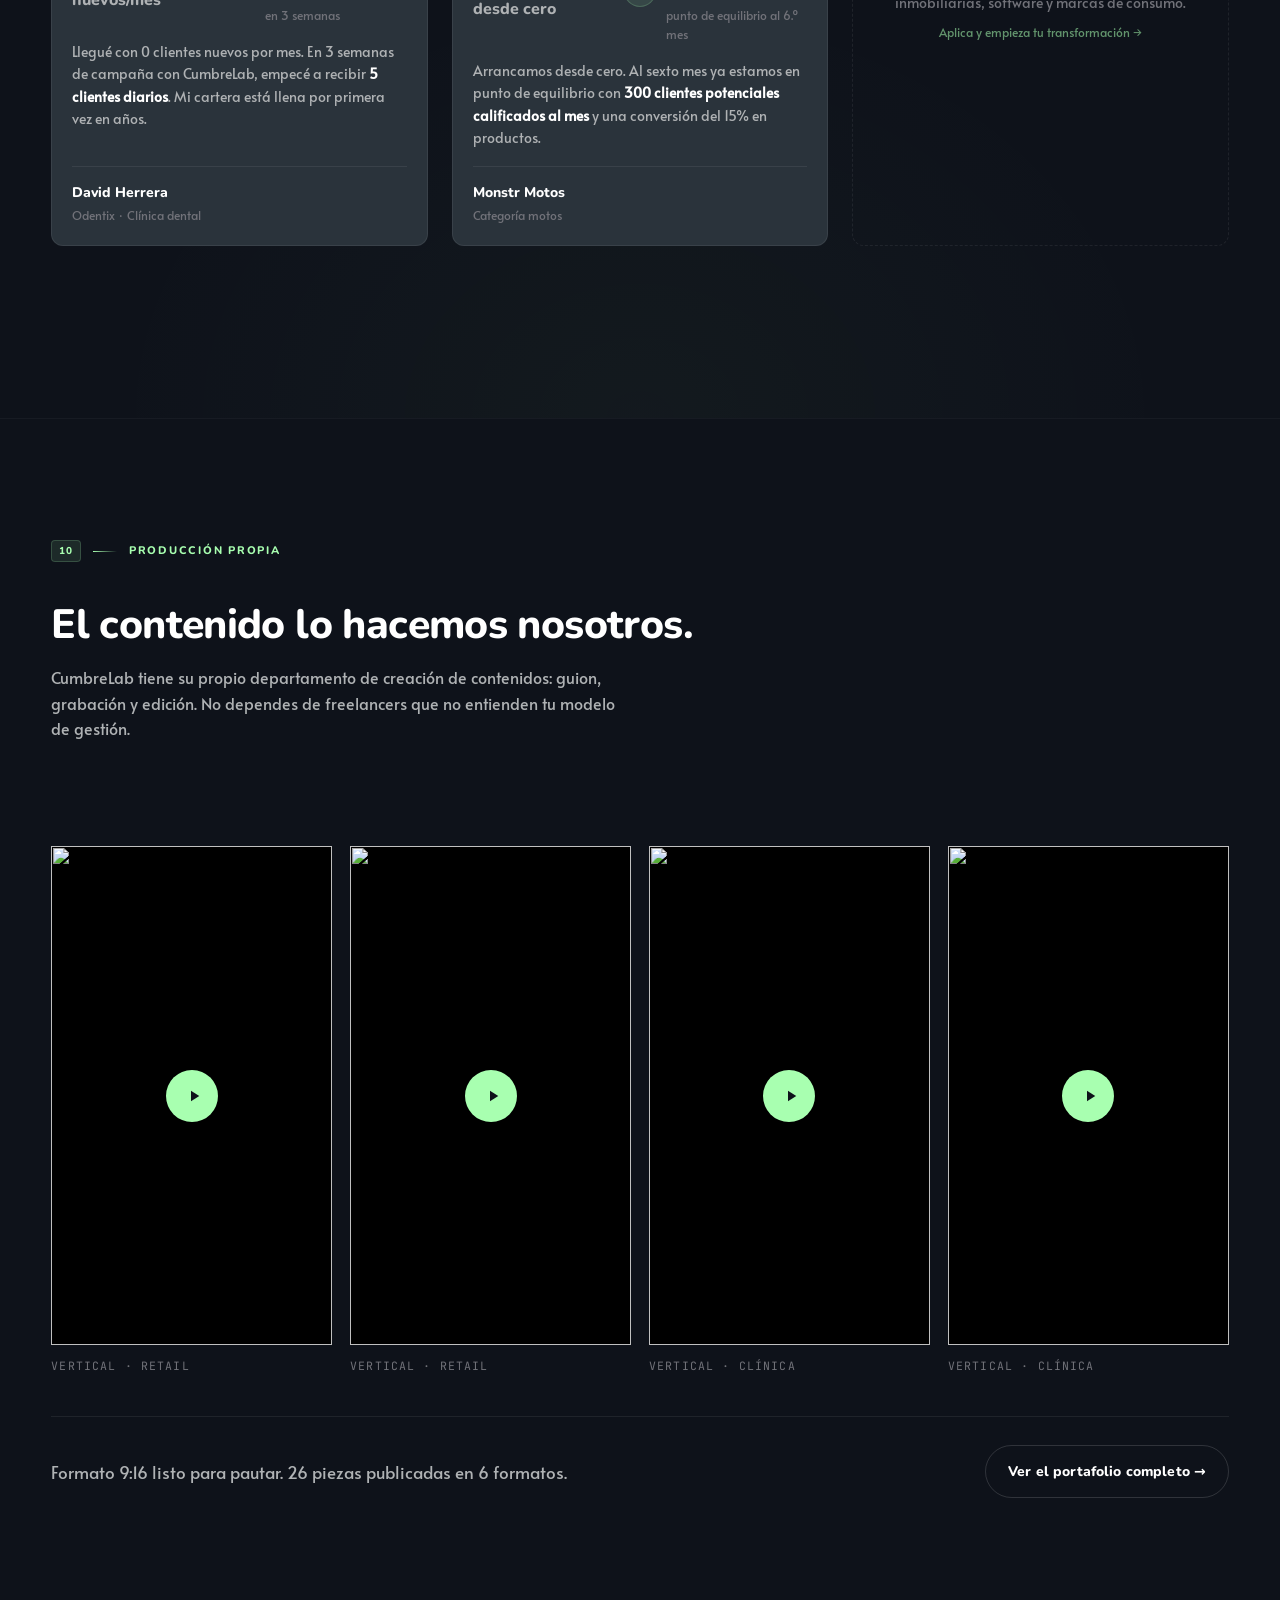
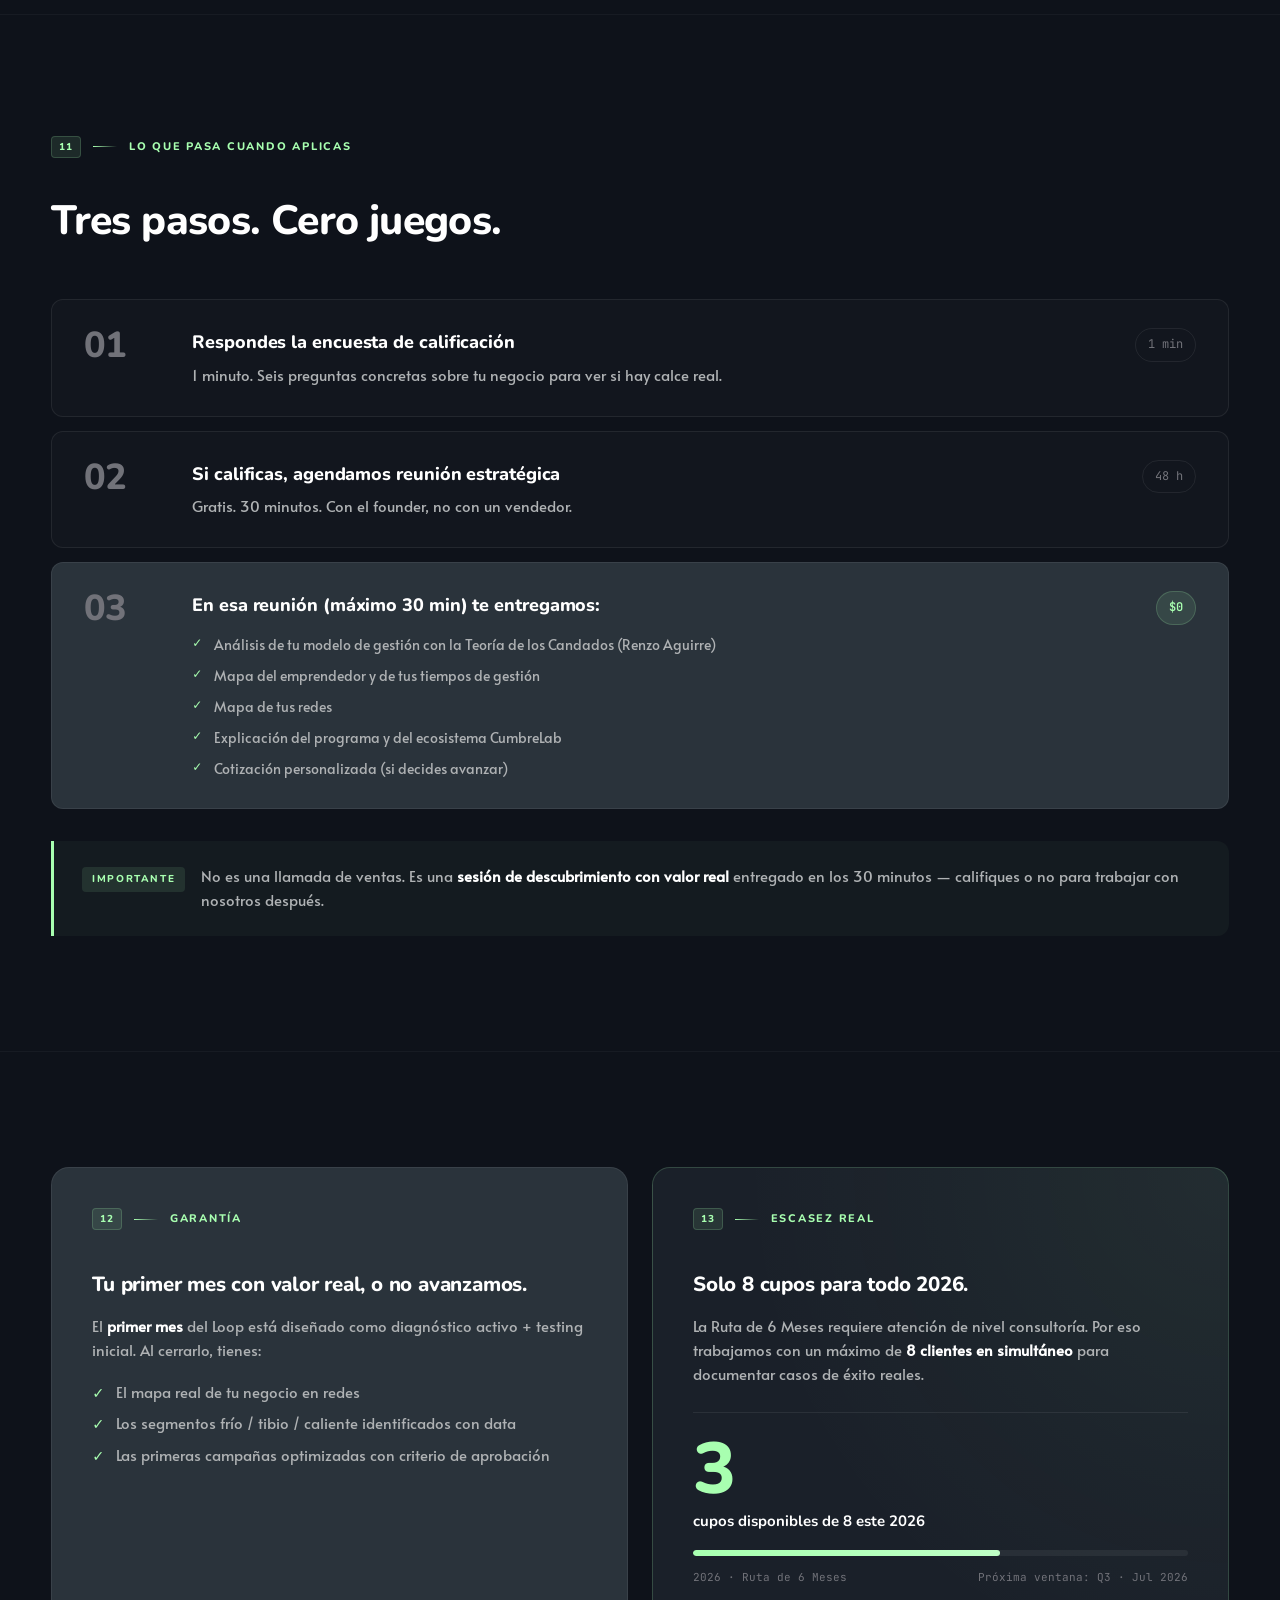
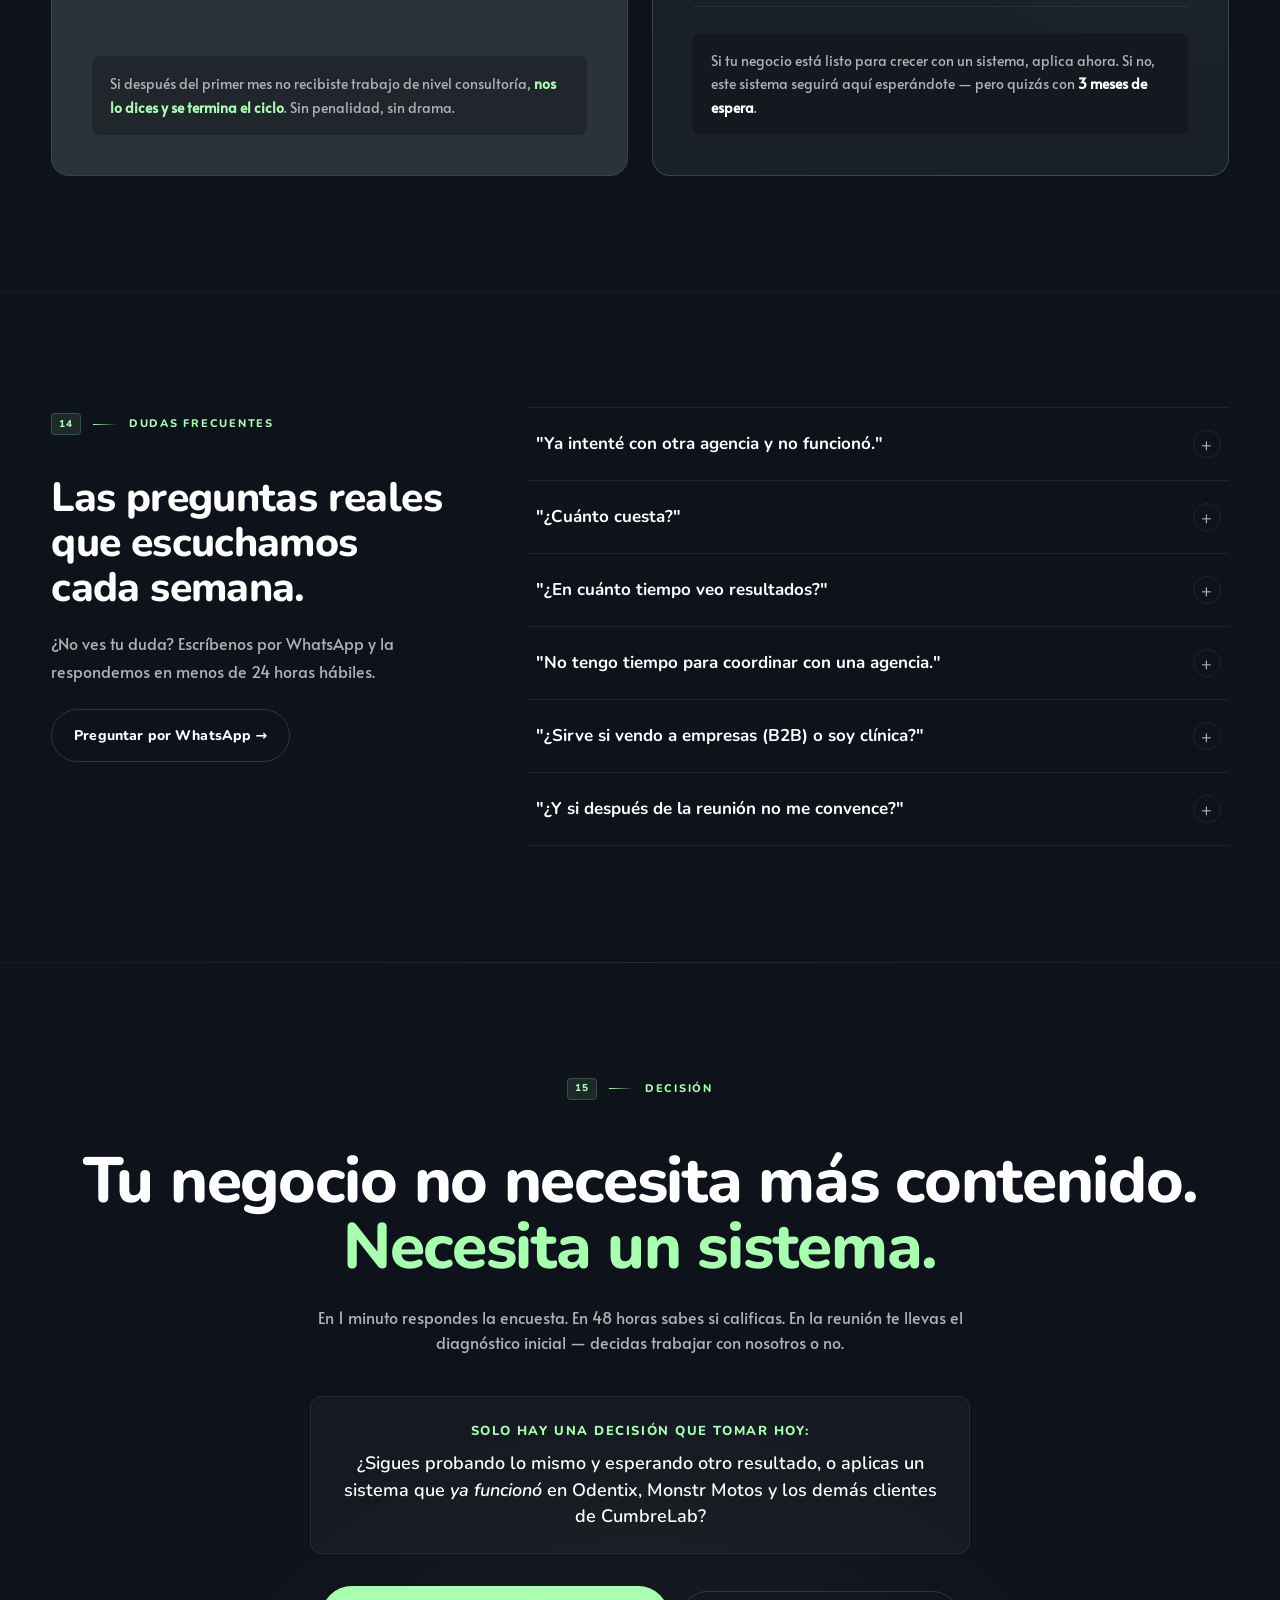
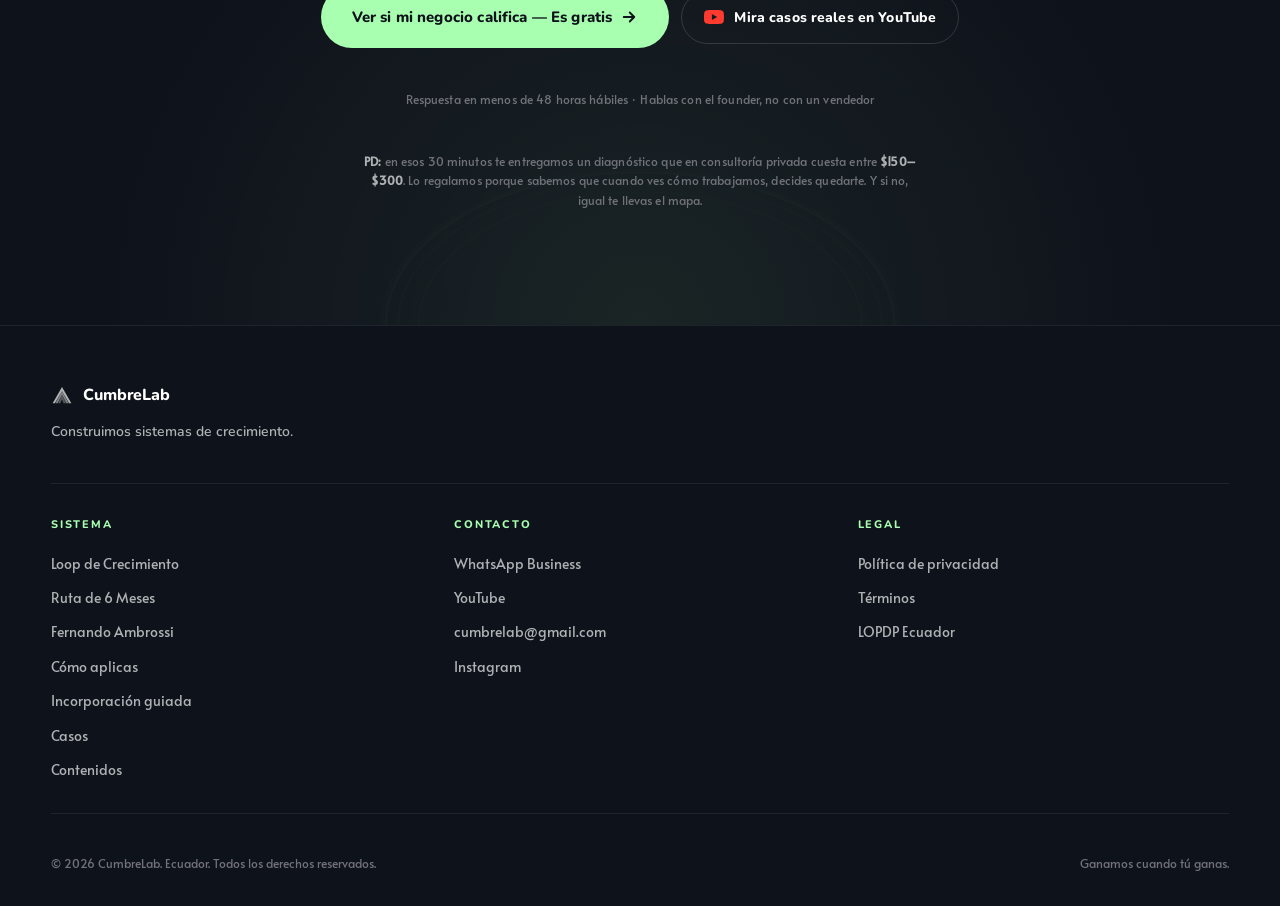
==== commit 1dca8c24: "Add files via upload" ====
--- a/index.html
+++ b/index.html
@@ -50,9 +50,9 @@
   <div class="contour" aria-hidden="true"></div>
   <div class="hero-glow" aria-hidden="true"></div>
 
-  <div class="container hero-grid">
-    <div class="hero-text">
-      <div class="eyebrow">
+  <div class="container hero-stack">
+    <div class="hero-text hero-center">
+      <div class="eyebrow eyebrow-center">
         <span class="eyebrow-num">01</span>
         <span class="eyebrow-divider"></span>
         <span>Sistema de Loop de Crecimiento</span>
@@ -69,7 +69,15 @@
         sin promesas vacías.
       </p>
 
-      <div class="cta-row">
+      <div class="video-frame hero-video">
+        <div class="video-facade" data-video="wLEm6Y_7x3o" role="button" tabindex="0" aria-label="Reproducir video">
+          <img class="video-thumb" src="https://i.ytimg.com/vi/wLEm6Y_7x3o/maxresdefault.jpg" alt="CumbreLab — qué funciona de verdad en marketing digital">
+          <div class="video-shade" aria-hidden="true"></div>
+          <button class="video-play" type="button" aria-label="Reproducir"><svg viewBox="0 0 24 24" fill="currentColor" aria-hidden="true"><path d="M8 5v14l11-7z"></path></svg></button>
+          <div class="video-tag"><span class="video-dot"></span>Mira primero: lo que en verdad funciona</div>
+        </div>
+      </div>
+      <div class="cta-row cta-row-center">
         <a href="#" class="btn btn-primary" data-survey data-tweak-cta>
           Ver si mi negocio califica
           <svg width="16" height="16" viewBox="0 0 24 24" fill="none" stroke="currentColor" stroke-width="2.5" stroke-linecap="round" stroke-linejoin="round" aria-hidden="true"><path d="M5 12h14M13 6l6 6-6 6"/></svg>
@@ -99,62 +107,6 @@
       </div>
     </div>
 
-    <!-- HERO VISUAL: Loop diagram + ring -->
-    <div class="hero-visual">
-      <svg class="loop-svg" viewBox="0 0 520 520" aria-hidden="true">
-        <defs>
-          <radialGradient id="ringGlow" cx="50%" cy="50%" r="50%">
-            <stop offset="55%" stop-color="#A8FFB0" stop-opacity="0"/>
-            <stop offset="80%" stop-color="#A8FFB0" stop-opacity=".22"/>
-            <stop offset="100%" stop-color="#A8FFB0" stop-opacity="0"/>
-          </radialGradient>
-          <linearGradient id="arc1" x1="0" y1="0" x2="1" y2="1">
-            <stop offset="0%" stop-color="#A8FFB0" stop-opacity="0"/>
-            <stop offset="60%" stop-color="#A8FFB0" stop-opacity=".7"/>
-            <stop offset="100%" stop-color="#A8FFB0" stop-opacity="1"/>
-          </linearGradient>
-        </defs>
-
-        <circle cx="260" cy="260" r="220" fill="url(#ringGlow)"/>
-        <circle cx="260" cy="260" r="225" fill="none" stroke="rgba(168,255,176,.10)" stroke-width="1"/>
-        <circle cx="260" cy="260" r="180" fill="none" stroke="rgba(168,255,176,.10)" stroke-width="1" stroke-dasharray="2 6"/>
-        <circle cx="260" cy="260" r="135" fill="none" stroke="rgba(168,255,176,.10)" stroke-width="1"/>
-
-        <circle class="loop-arc" cx="260" cy="260" r="180" fill="none"
-                stroke="url(#arc1)" stroke-width="1.5" stroke-dasharray="4 8"
-                transform="rotate(-90 260 260)"/>
-
-        <g class="phase phase-cold">
-          <circle cx="260" cy="80" r="48" fill="#0E121A" stroke="#2A333B" stroke-width="1.5"/>
-          <circle cx="260" cy="80" r="48" fill="none" stroke="#A8FFB0" stroke-opacity=".3" stroke-width="1" class="phase-ring"/>
-          <text x="260" y="76" text-anchor="middle" fill="#AFB2B4" font-family="Nunito" font-weight="800" font-size="11" letter-spacing="1.5">FRÍO</text>
-          <text x="260" y="92" text-anchor="middle" fill="#717279" font-family="Alata" font-size="10">descubre</text>
-        </g>
-
-        <g class="phase phase-warm">
-          <circle cx="416" cy="350" r="48" fill="#0E121A" stroke="#2A333B" stroke-width="1.5"/>
-          <circle cx="416" cy="350" r="48" fill="none" stroke="#A8FFB0" stroke-opacity=".3" stroke-width="1" class="phase-ring"/>
-          <text x="416" y="346" text-anchor="middle" fill="#AFB2B4" font-family="Nunito" font-weight="800" font-size="11" letter-spacing="1.5">TIBIO</text>
-          <text x="416" y="362" text-anchor="middle" fill="#717279" font-family="Alata" font-size="10">considera</text>
-        </g>
-
-        <g class="phase phase-hot">
-          <circle cx="104" cy="350" r="48" fill="#A8FFB0"/>
-          <text x="104" y="346" text-anchor="middle" fill="#0E121A" font-family="Nunito" font-weight="900" font-size="11" letter-spacing="1.5">CALIENTE</text>
-          <text x="104" y="362" text-anchor="middle" fill="#0E121A" fill-opacity=".7" font-family="Alata" font-size="10">compra</text>
-        </g>
-
-        <g class="loop-center">
-          <text x="260" y="248" text-anchor="middle" fill="#717279" font-family="Nunito" font-weight="800" font-size="10" letter-spacing="2.5">EL LOOP</text>
-          <text x="260" y="278" text-anchor="middle" fill="#FFFFFF" font-family="Nunito" font-weight="800" font-size="34" letter-spacing="-0.5">Crecimiento</text>
-          <text x="260" y="300" text-anchor="middle" fill="#A8FFB0" font-family="Nunito" font-weight="700" font-size="13" letter-spacing="0.5">en 3 capas, en paralelo</text>
-        </g>
-
-        <g transform="translate(228,180)" opacity=".85">
-          <path d="M32 0 L64 56 L52 56 L32 22 L12 56 L0 56 Z" fill="#A8FFB0"/>
-        </g>
-      </svg>
-    </div>
   </div>
 </header>
 
@@ -210,45 +162,6 @@
   </div>
 </section>
 
-<!-- ============================================================
-     VIDEO — el modelo explicado (estilo "ya viste este video")
-============================================================ -->
-<section id="video" class="section section-video">
-  <div class="video-glow" aria-hidden="true"></div>
-  <div class="container video-inner">
-    <div class="section-head section-head-center">
-      <div class="eyebrow eyebrow-center"><span class="eyebrow-divider"></span><span>¿Ya viste este video?</span><span class="eyebrow-divider"></span></div>
-      <h2 class="h2">¿Qué es el Loop de Crecimiento?</h2>
-      <p class="lead lead-center">
-        90 segundos directos al grano: cómo convertimos públicos fríos en clientes
-        calificados — sin reels de vanidad ni promesas vacías.
-      </p>
-    </div>
-
-    <div class="video-frame">
-      <div class="video-facade" data-video="FbMjDQJnSCc" role="button" tabindex="0" aria-label="Reproducir video">
-        <img class="video-thumb"
-             src="https://i.ytimg.com/vi/FbMjDQJnSCc/maxresdefault.jpg"
-             alt="CumbreLab — el modelo de negocio en video" loading="lazy" />
-        <div class="video-shade" aria-hidden="true"></div>
-        <button class="video-play" type="button" aria-label="Reproducir">
-          <svg viewBox="0 0 24 24" fill="currentColor" aria-hidden="true"><path d="M8 5v14l11-7z"/></svg>
-        </button>
-        <div class="video-tag">
-          <span class="video-dot"></span>
-          El anuncio que está generando clientes
-        </div>
-      </div>
-    </div>
-
-    <div class="video-cta">
-      <a href="#" class="btn btn-primary" data-survey>
-        Ahora sí — ver si mi negocio califica
-        <svg width="16" height="16" viewBox="0 0 24 24" fill="none" stroke="currentColor" stroke-width="2.5" stroke-linecap="round" stroke-linejoin="round" aria-hidden="true"><path d="M5 12h14M13 6l6 6-6 6"/></svg>
-      </a>
-    </div>
-  </div>
-</section>
 
 <!-- ============================================================
      PROBLEMA  (apertura + dolor, condensado)
--- a/styles.css
+++ b/styles.css
@@ -1817,3 +1817,6 @@
 @media (max-width: 900px) {
   .content-strip { grid-template-columns: 1fr 1fr; }
 }
+
+/* HERO — video principal */
+.hero-stack{position:relative;z-index:1;display:flex;flex-direction:column;align-items:center;text-align:center}.hero-center{max-width:1040px;width:100%;margin:0 auto;display:flex;flex-direction:column;align-items:center}.hero-center .lead{max-width:720px;margin-left:auto;margin-right:auto;text-wrap:pretty}.hero-center .display{text-wrap:balance;max-width:900px}.hero-video{width:100%;max-width:1040px;margin:44px auto 0}.hero-stack .cta-row{margin-top:36px}.hero-stack .micro{margin-top:14px}.hero-stack .hero-meta{justify-content:center;margin-top:40px}
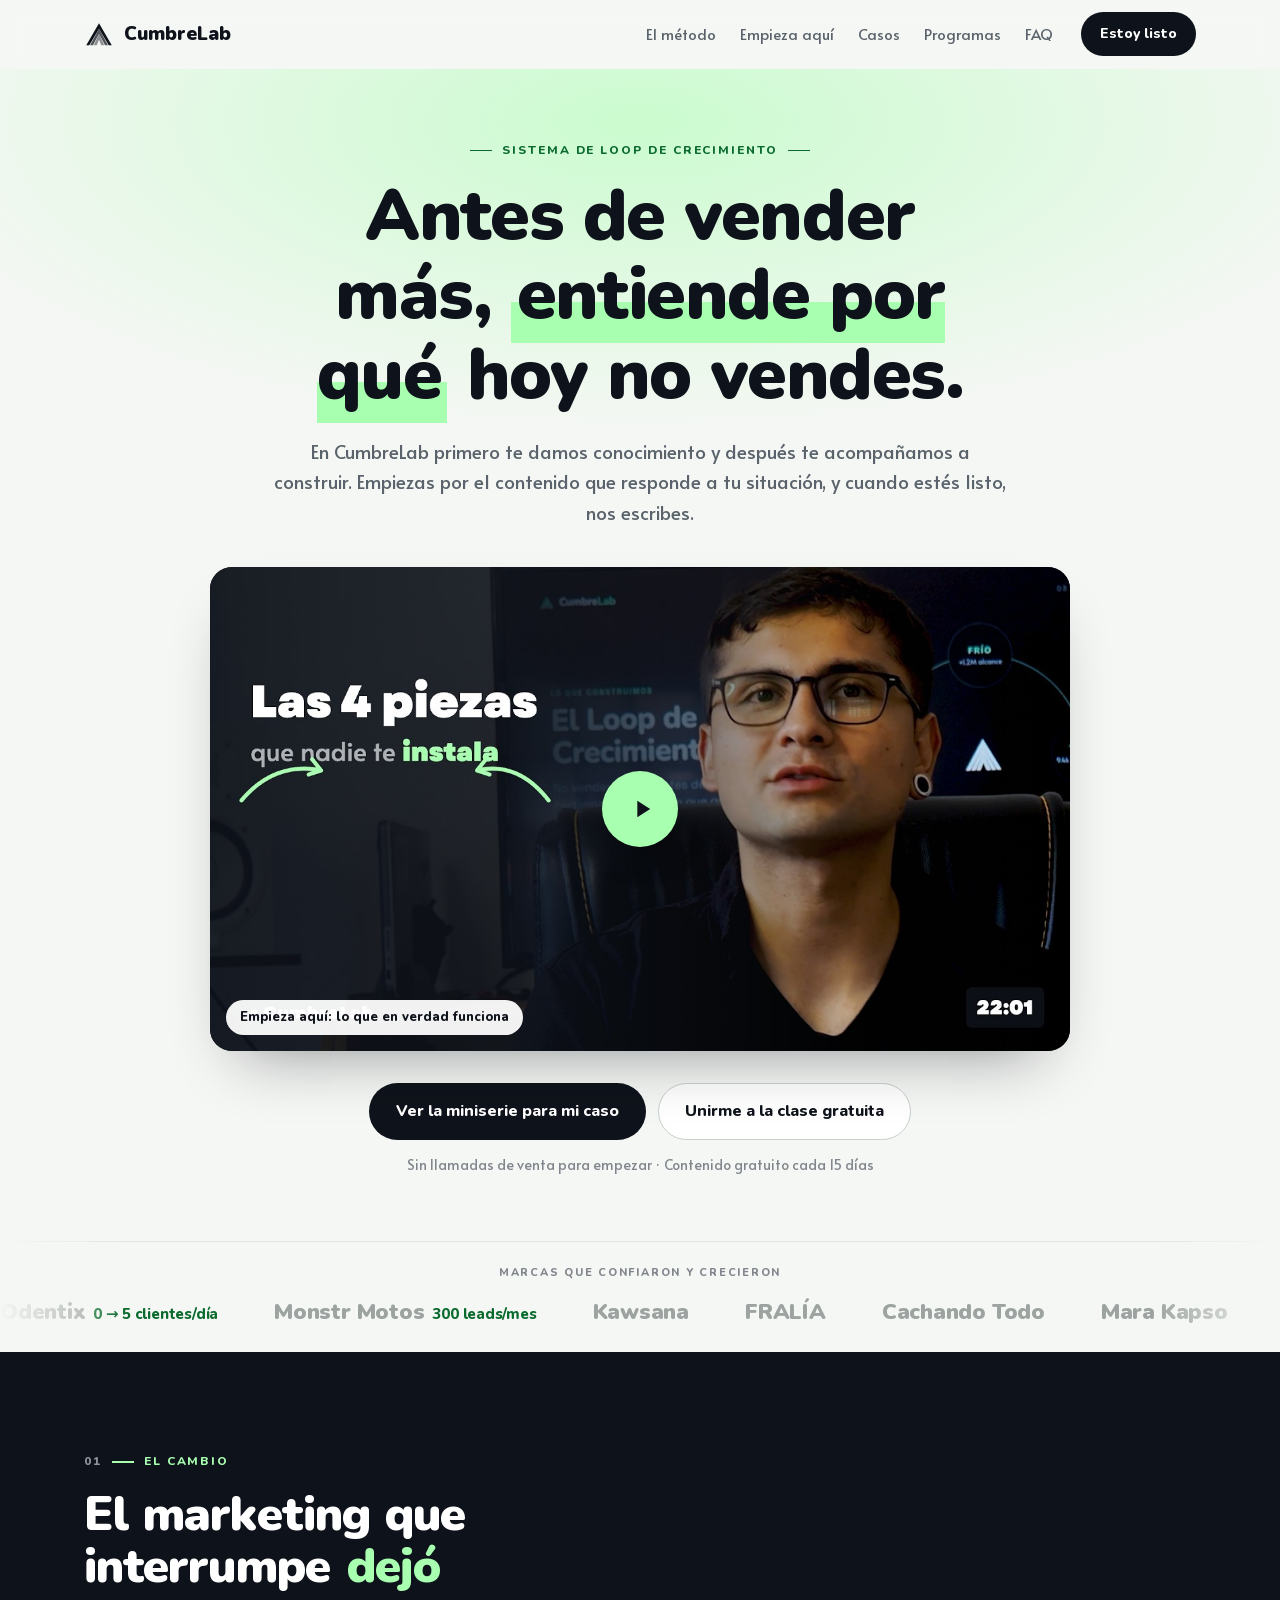
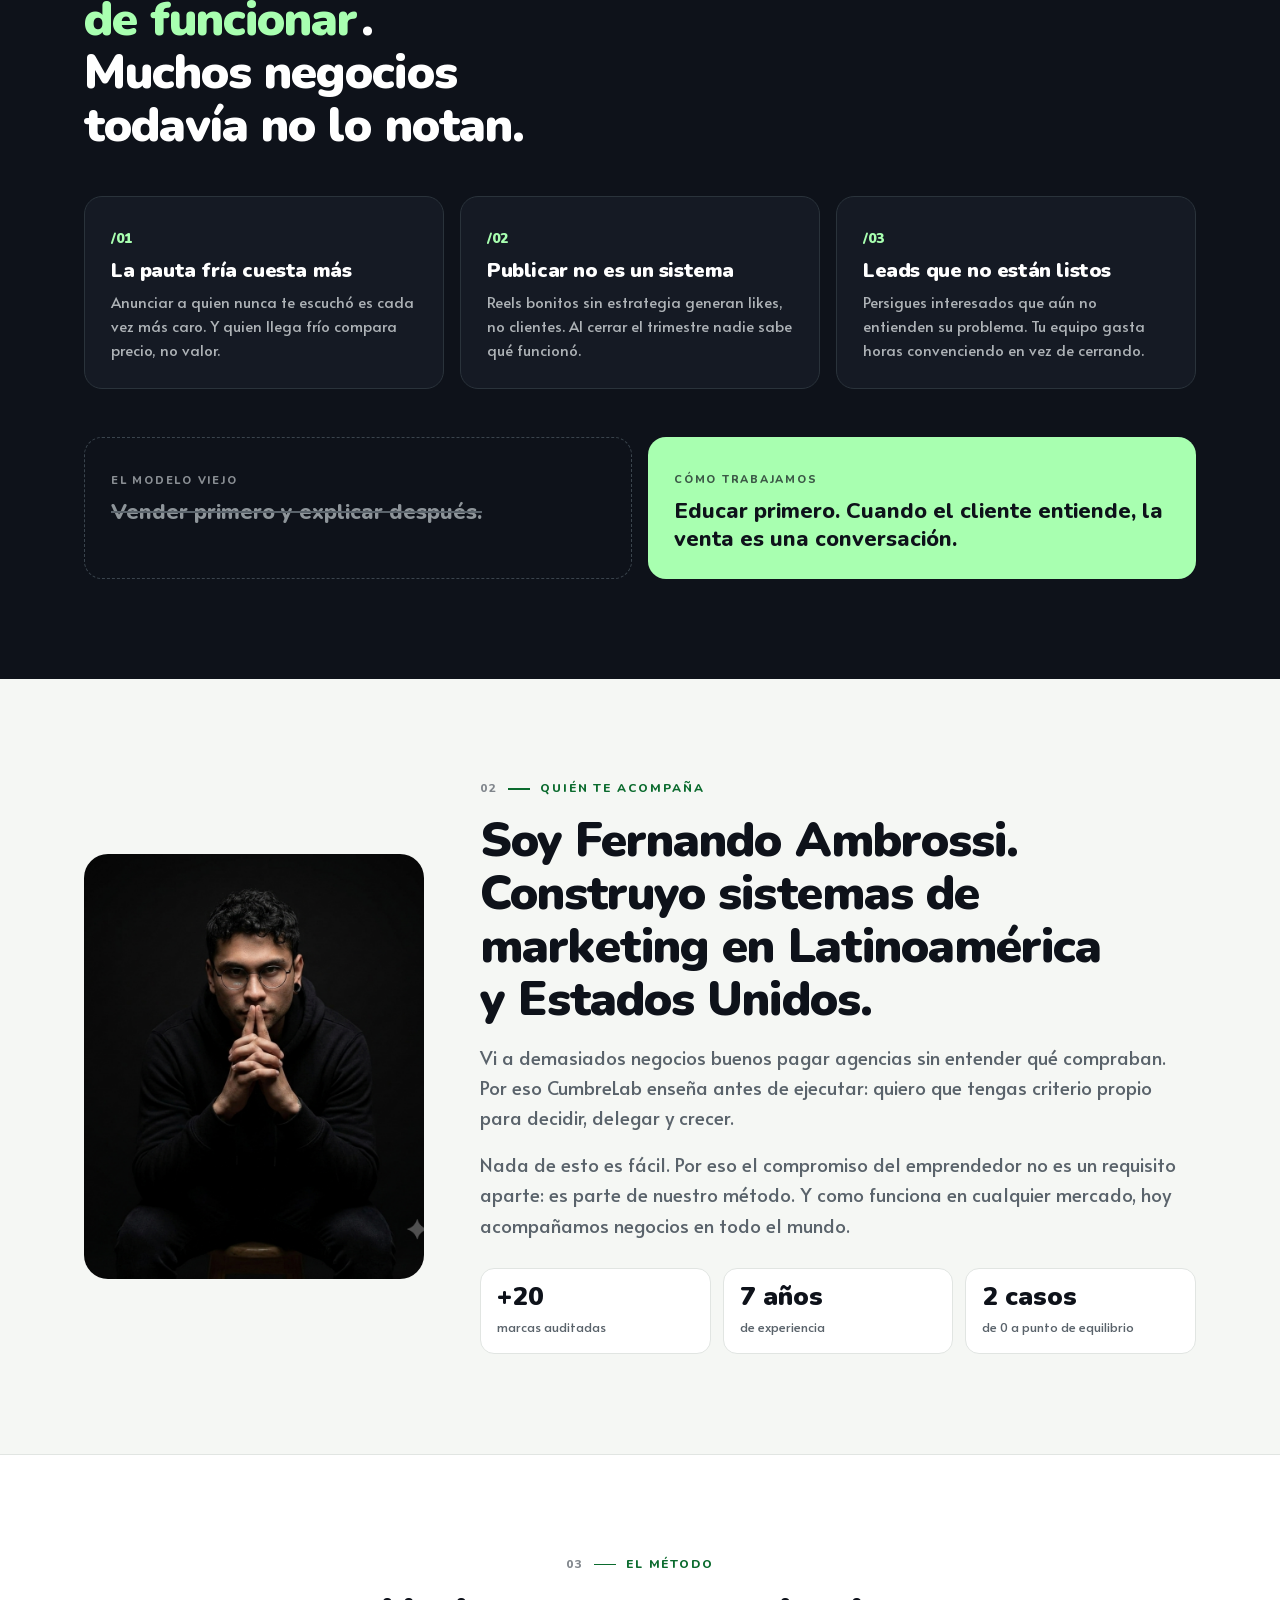
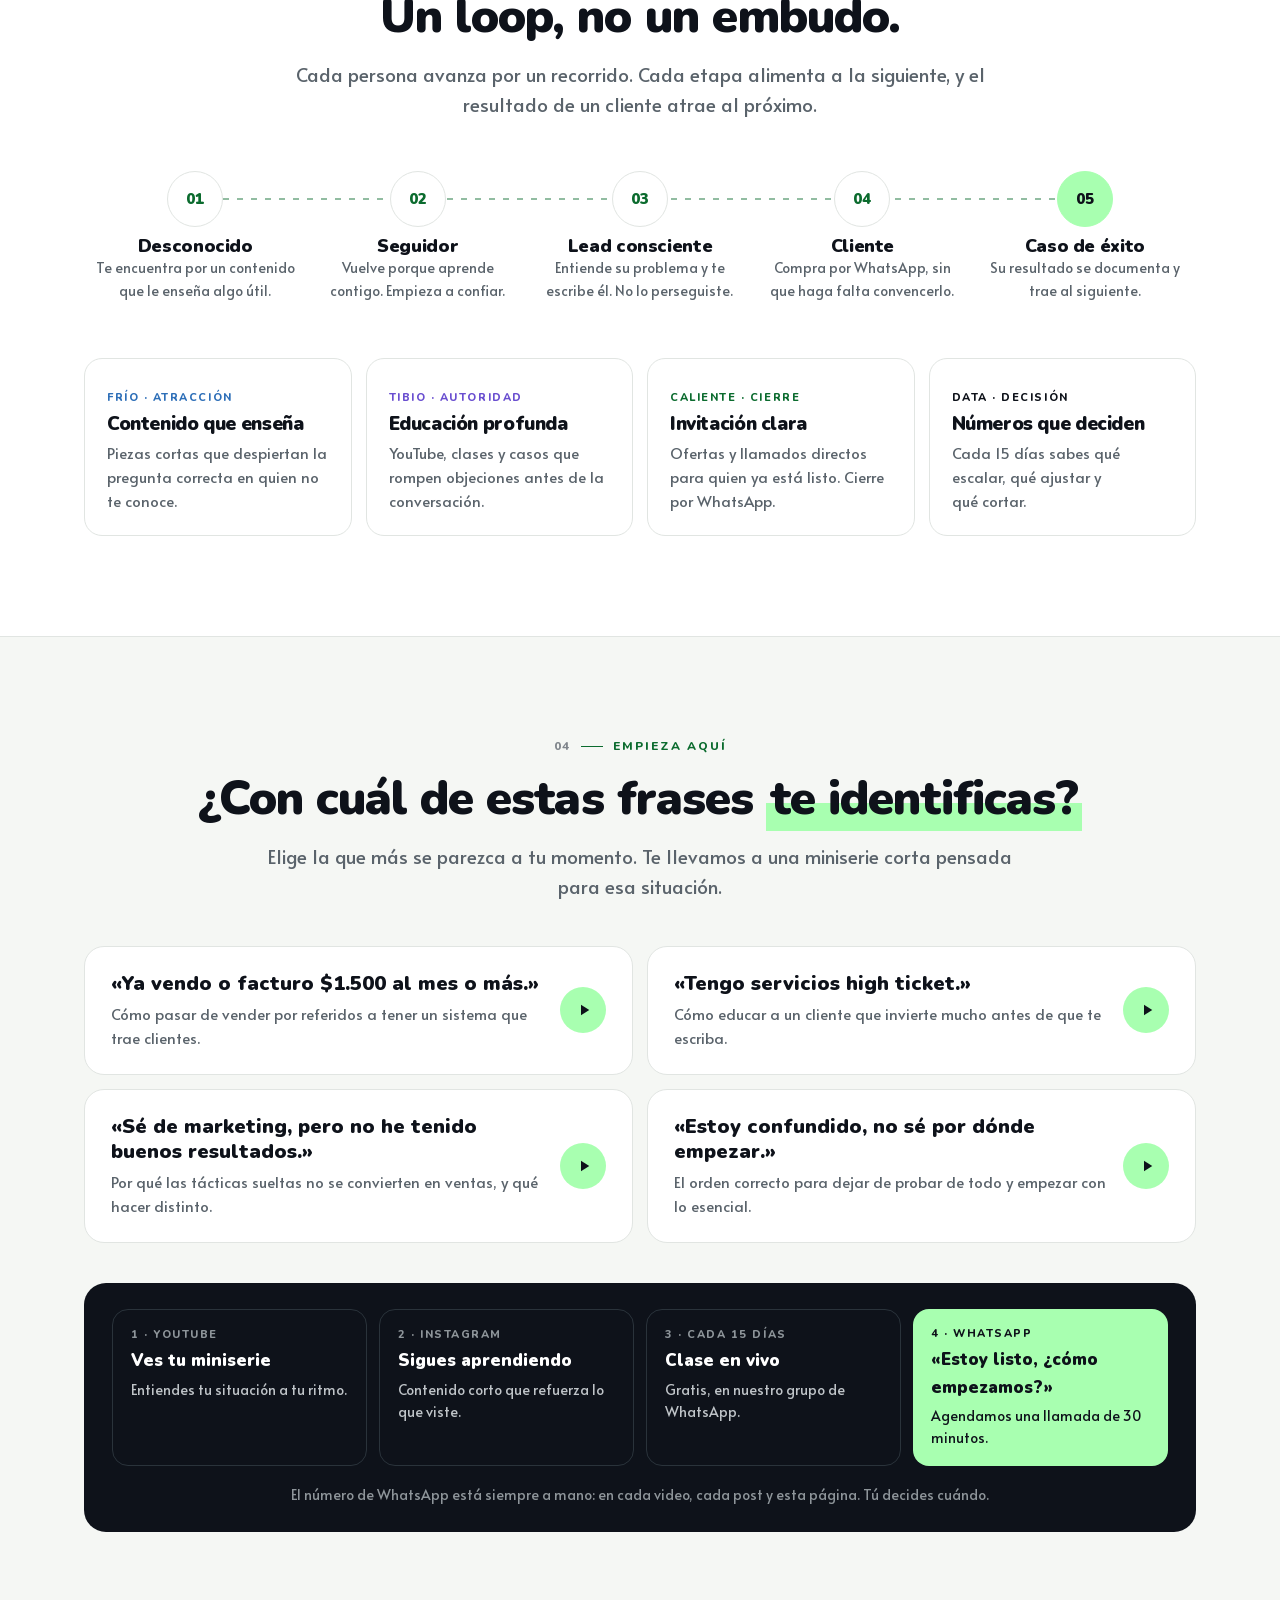
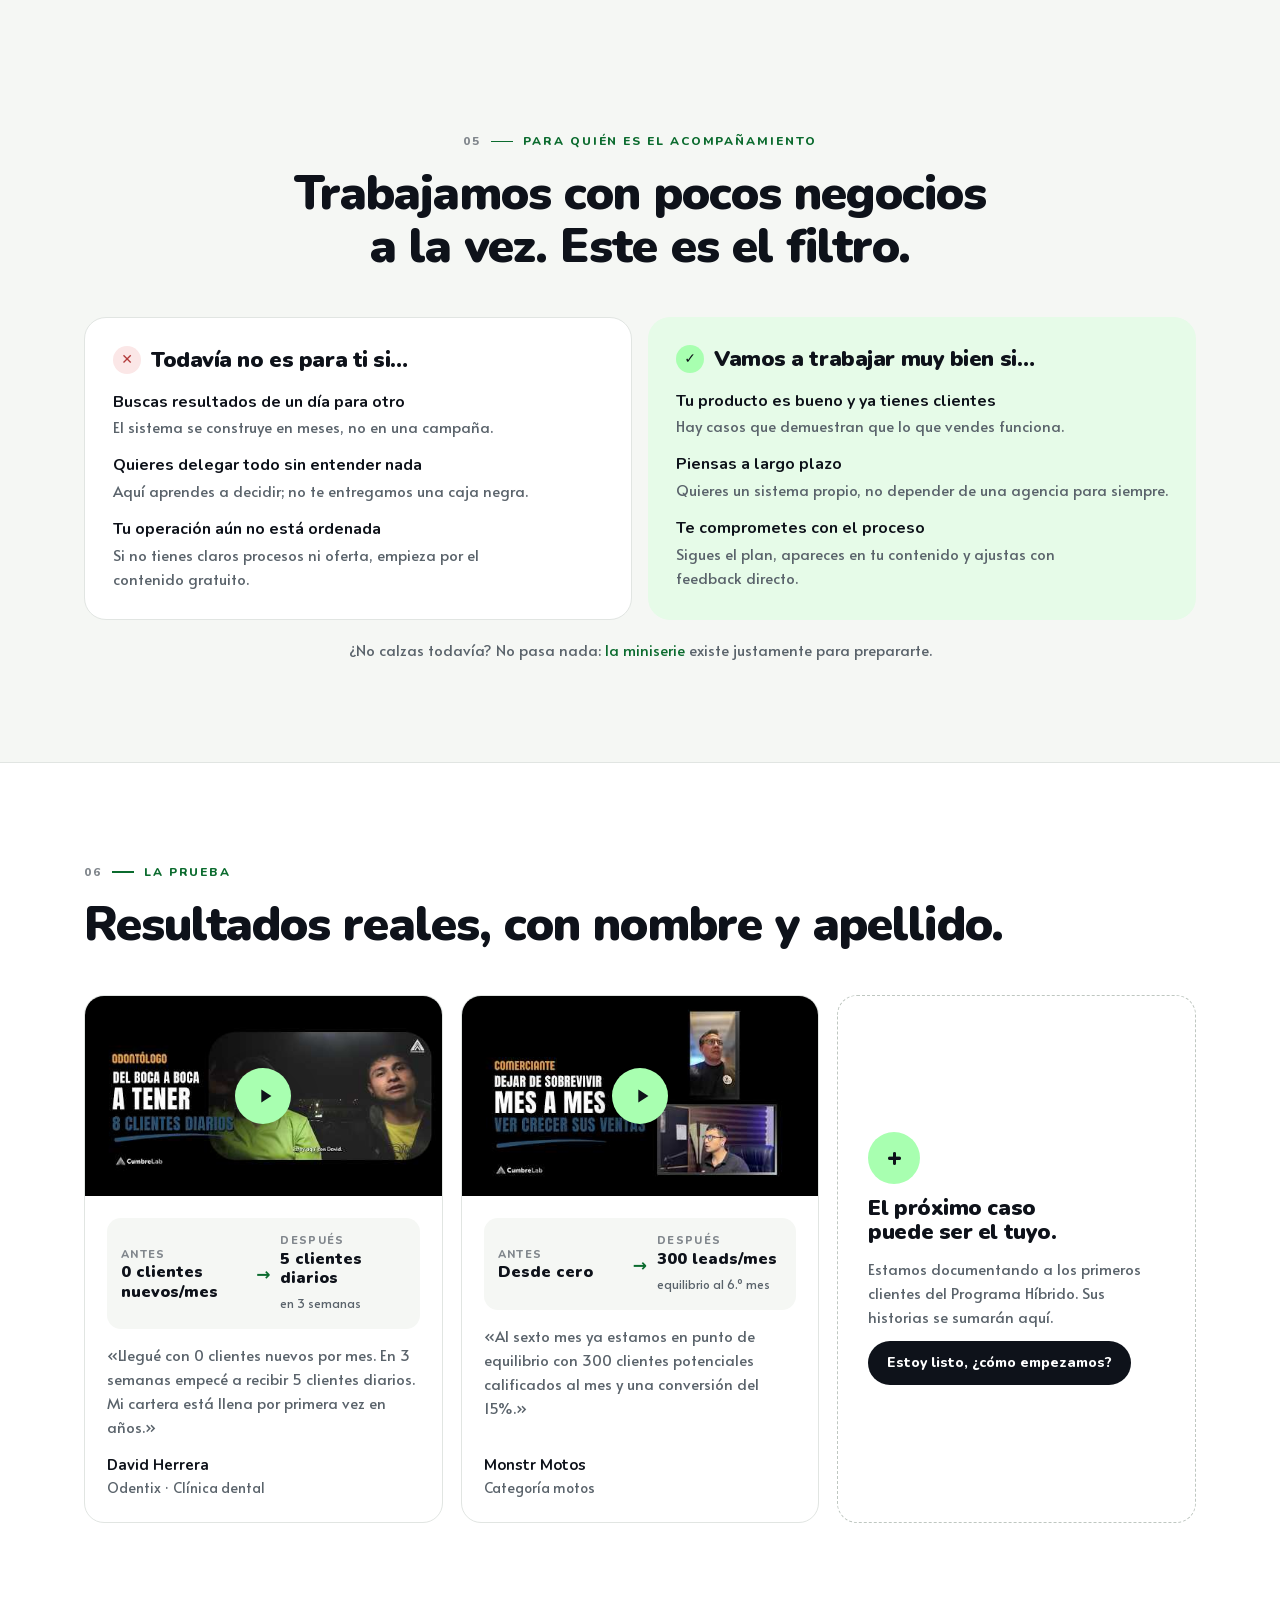
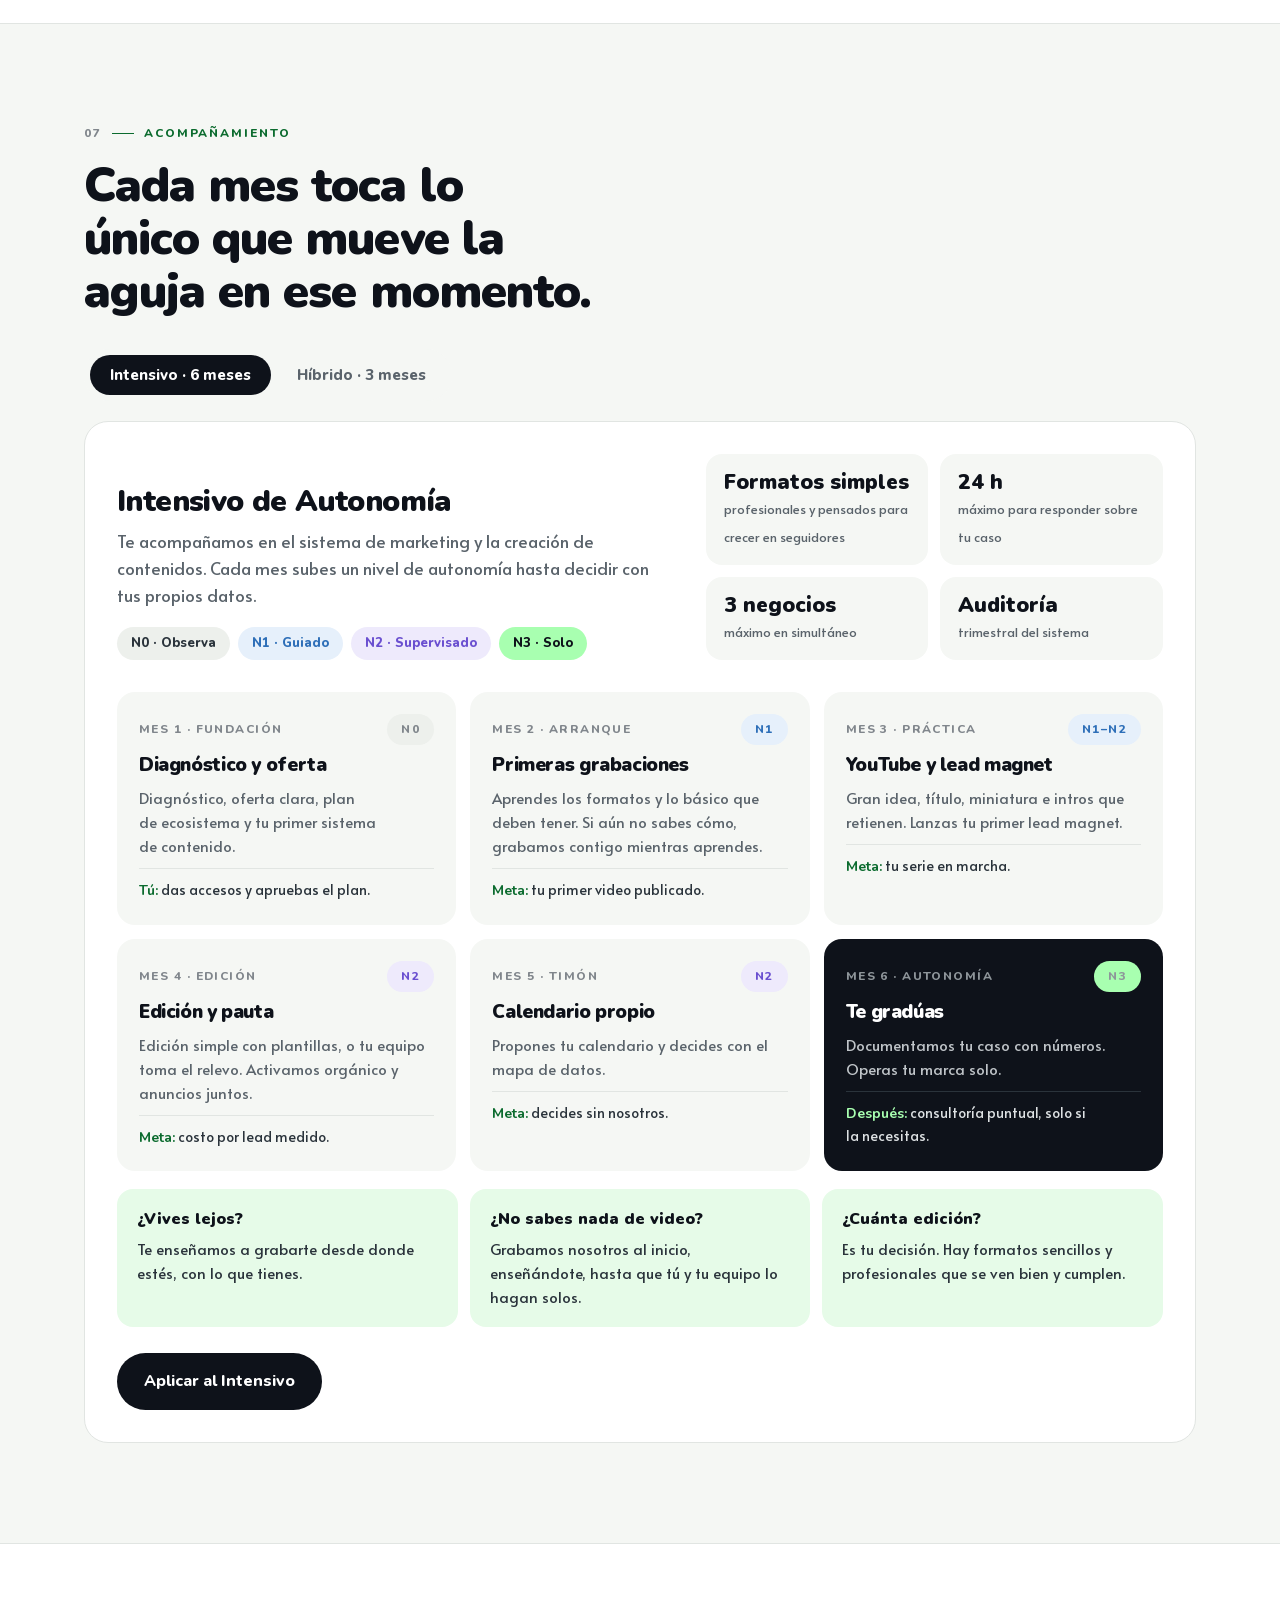
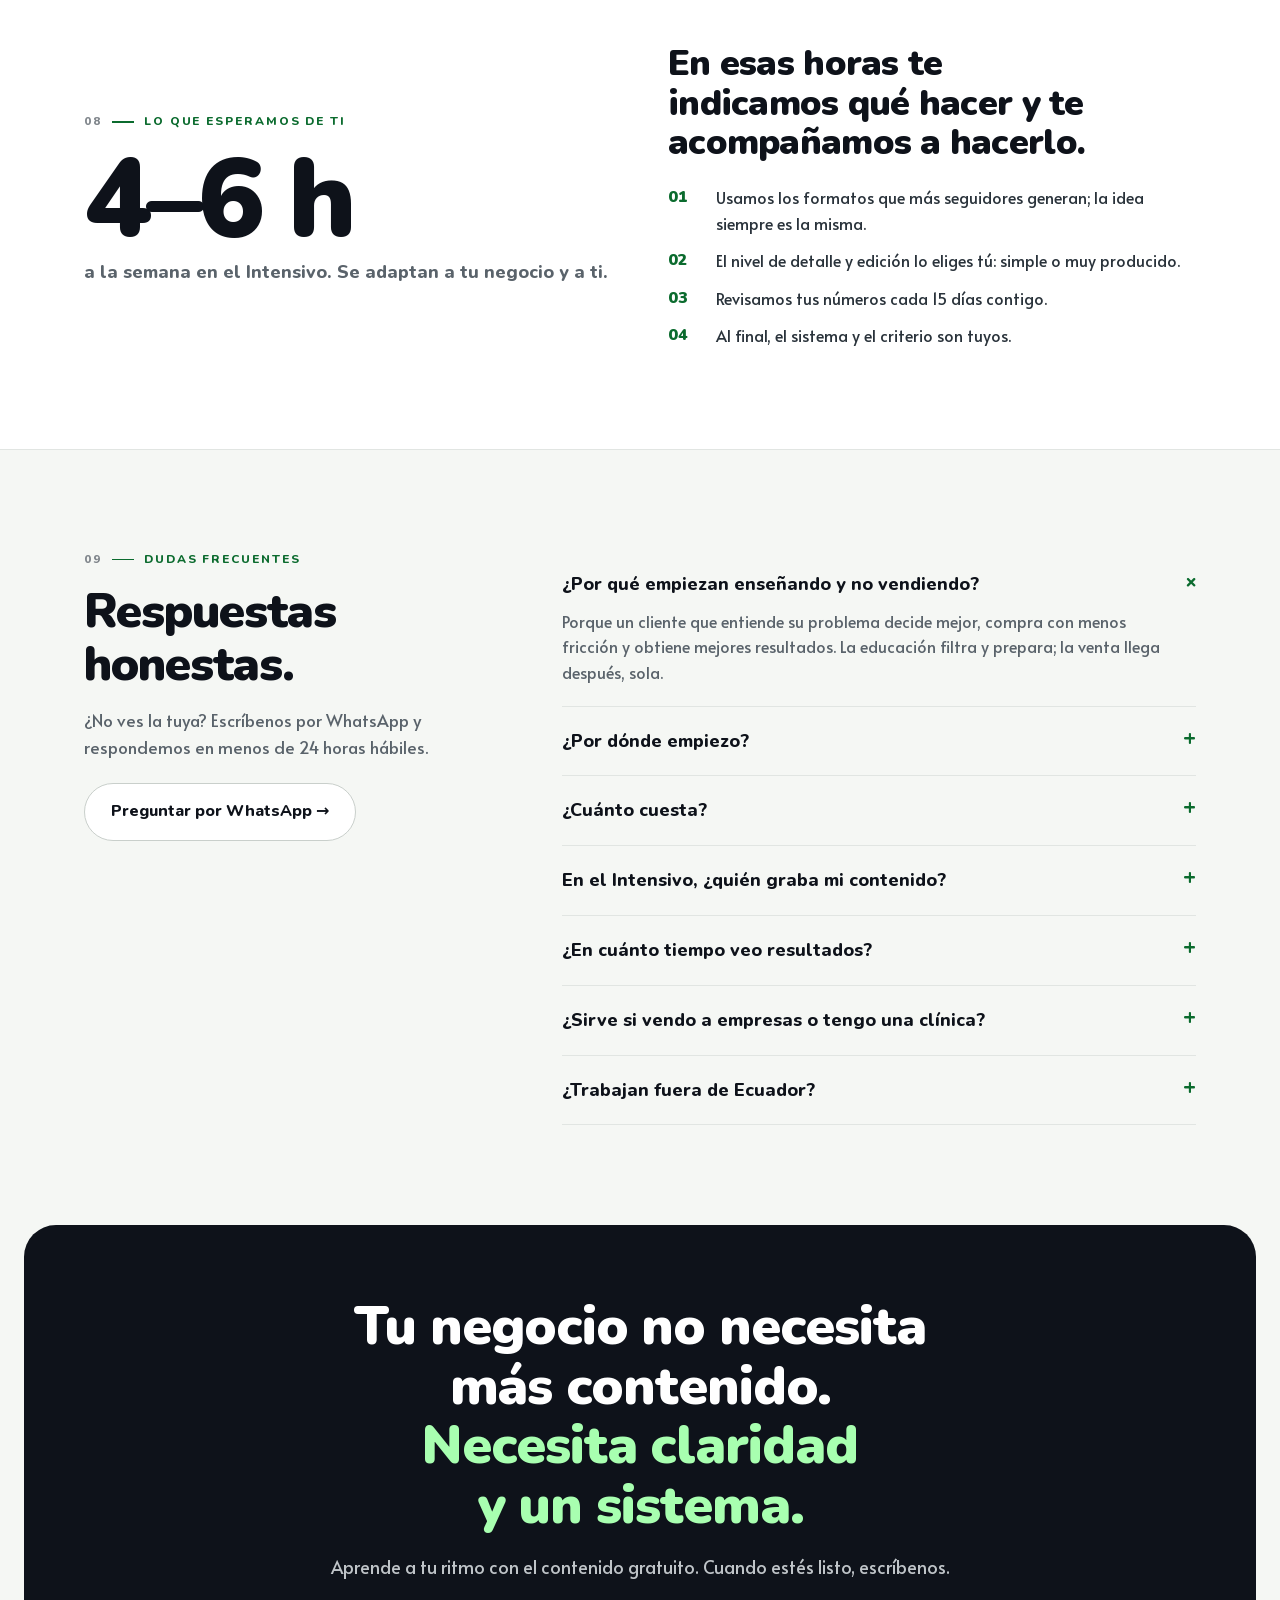
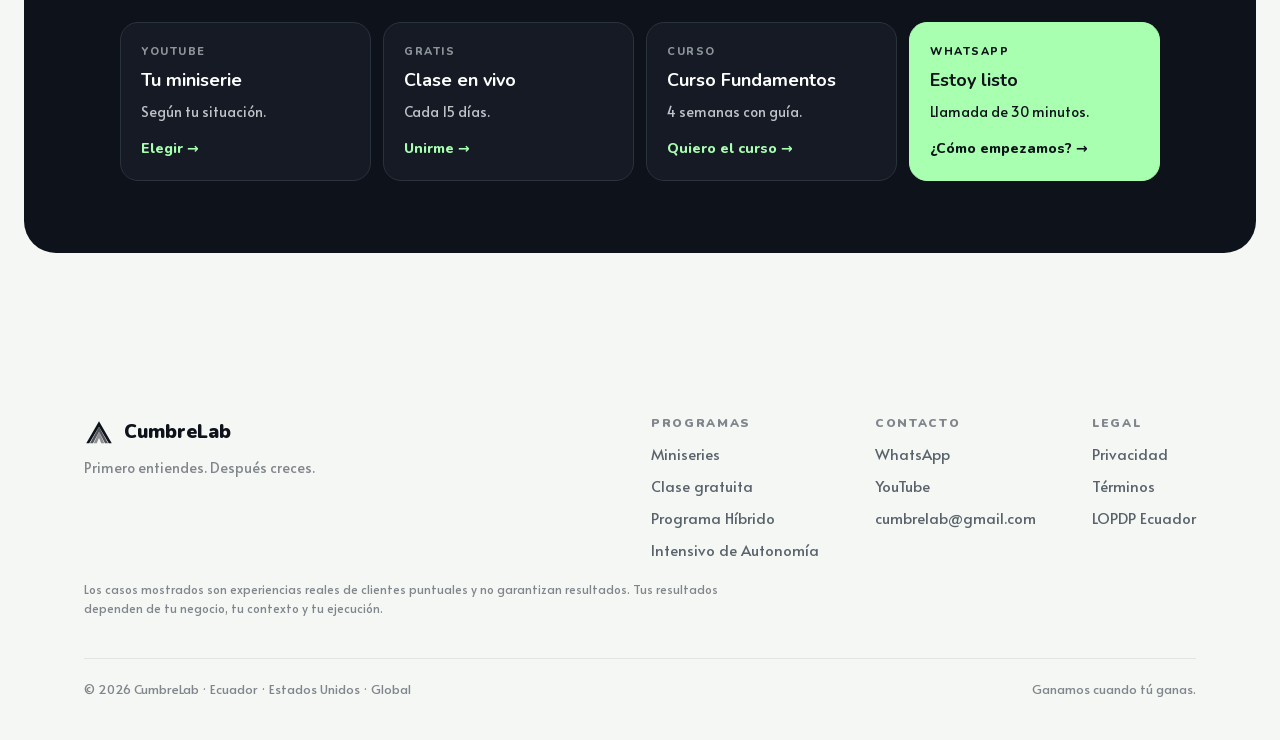
==== commit f594e5d9: "Add files via upload" ====
--- a/index.html
+++ b/index.html
@@ -1,1076 +1,385 @@
-<!doctype html>
-<html lang="es">
+<!DOCTYPE html>
+<html>
 <head>
-<meta charset="utf-8" />
-<meta name="viewport" content="width=device-width, initial-scale=1" />
-<title>CumbreLab — Loop de Crecimiento</title>
-<link rel="preconnect" href="https://fonts.googleapis.com">
-<link rel="preconnect" href="https://fonts.gstatic.com" crossorigin>
-<link href="https://fonts.googleapis.com/css2?family=Alata&family=Nunito:wght@400;600;700;800;900&family=JetBrains+Mono:wght@400;500&display=swap" rel="stylesheet">
-<link rel="stylesheet" href="styles.css">
-<link rel="stylesheet" href="survey.css">
+  <meta charset="utf-8">
+  <title>CumbreLab — Primero entiendes, después creces</title>
+  <style>
+    * { margin: 0; padding: 0; box-sizing: border-box; }
+    body { background: #F5F7F4; display: flex; align-items: center; justify-content: center; min-height: 100vh; font-family: -apple-system, BlinkMacSystemFont, sans-serif; }
+    #__bundler_loading { position: fixed; bottom: 20px; right: 20px; font: 13px/1.4 -apple-system, BlinkMacSystemFont, sans-serif; color: #666; background: #fff; padding: 8px 14px; border-radius: 8px; box-shadow: 0 1px 4px rgba(0,0,0,0.12); z-index: 10000; }
+    #__bundler_thumbnail { position: fixed; inset: 0; width: 100%; height: 100%; display: flex; align-items: center; justify-content: center; background: #F5F7F4; z-index: 9999; }
+    #__bundler_thumbnail svg { width: 100%; height: 100%; object-fit: contain; }
+    #__bundler_placeholder { color: #999; font-size: 14px; }
+  </style>
+  <noscript>
+    <style>#__bundler_loading { display: none; }</style>
+    <div style="position:fixed;bottom:12px;left:12px;font:13px/1.4 -apple-system,BlinkMacSystemFont,sans-serif;color:#999;background:rgba(255,255,255,0.9);padding:6px 12px;border-radius:6px;box-shadow:0 1px 4px rgba(0,0,0,0.08);z-index:10000;">
+      This page requires JavaScript to display.
+    </div>
+  </noscript>
 </head>
 <body>
-
-<!-- ============================================================
-     NAV
-============================================================ -->
-<nav class="nav">
-  <div class="nav-inner">
-    <a href="#" class="brand" aria-label="CumbreLab">
-      <svg class="brand-mark" viewBox="0 0 120 110" fill="none" aria-hidden="true">
-        <path d="M60 12 L111 100 L99 100 L60 34 L21 100 L9 100 Z" fill="currentColor"/>
-        <path d="M60 34 L96 100 L84 100 L60 54 L36 100 L24 100 Z" fill="currentColor" opacity=".7"/>
-        <path d="M60 54 L81 100 L69 100 L60 78 L51 100 L39 100 Z" fill="currentColor" opacity=".45"/>
-      </svg>
-      <span class="brand-word">CumbreLab</span>
-    </a>
-
-    <ul class="nav-links">
-      <li><a href="#fundador">Founder</a></li>
-      <li><a href="#sistema">El Loop</a></li>
-      <li><a href="#ruta">La Ruta</a></li>
-      <li><a href="#casos">Casos</a></li>
-      <li><a href="#contenidos">Contenidos</a></li>
-      <li><a href="onboarding.html">Incorporación</a></li>
-      <li><a href="#faq">FAQ</a></li>
-    </ul>
-
-    <a href="#" class="btn btn-sm" data-survey>
-      <span class="dot-pulse"></span>
-      Ver si califico
-    </a>
-  </div>
-</nav>
-
-<!-- ============================================================
-     HERO
-============================================================ -->
-<header class="hero">
-  <div class="contour" aria-hidden="true"></div>
-  <div class="hero-glow" aria-hidden="true"></div>
-
-  <div class="container hero-stack">
-    <div class="hero-text hero-center">
-      <div class="eyebrow eyebrow-center">
-        <span class="eyebrow-num">01</span>
-        <span class="eyebrow-divider"></span>
-        <span>Sistema de Loop de Crecimiento</span>
-      </div>
-
-      <h1 class="display" data-tweak-headline>
-        En 30 días tienes el <em>mapa real</em> de tu negocio en redes.
-        <br/>Desde ahí, <span class="hl">construimos ventas</span>.
-      </h1>
-
-      <p class="lead">
-        Convertimos públicos fríos en clientes calificados con un sistema circular probado en
-        clínicas, inmobiliarias, software y marcas en crecimiento. Estrategia, pauta y data —
-        sin promesas vacías.
-      </p>
-
-      <div class="video-frame hero-video">
-        <div class="video-facade" data-video="wLEm6Y_7x3o" role="button" tabindex="0" aria-label="Reproducir video">
-          <img class="video-thumb" src="https://i.ytimg.com/vi/wLEm6Y_7x3o/maxresdefault.jpg" alt="CumbreLab — qué funciona de verdad en marketing digital">
-          <div class="video-shade" aria-hidden="true"></div>
-          <button class="video-play" type="button" aria-label="Reproducir"><svg viewBox="0 0 24 24" fill="currentColor" aria-hidden="true"><path d="M8 5v14l11-7z"></path></svg></button>
-          <div class="video-tag"><span class="video-dot"></span>Mira primero: lo que en verdad funciona</div>
-        </div>
-      </div>
-      <div class="cta-row cta-row-center">
-        <a href="#" class="btn btn-primary" data-survey data-tweak-cta>
-          Ver si mi negocio califica
-          <svg width="16" height="16" viewBox="0 0 24 24" fill="none" stroke="currentColor" stroke-width="2.5" stroke-linecap="round" stroke-linejoin="round" aria-hidden="true"><path d="M5 12h14M13 6l6 6-6 6"/></svg>
-        </a>
-        <a href="#sistema" class="btn btn-ghost">
-          Cómo funciona el Loop
-        </a>
-      </div>
-
-      <p class="micro">Encuesta de 1 min · Reunión estratégica de 30 min si calificas · Sin compromiso</p>
-
-      <div class="hero-meta">
-        <div class="meta-item">
-          <div class="meta-num">+20</div>
-          <div class="meta-label">marcas auditadas</div>
-        </div>
-        <div class="meta-sep"></div>
-        <div class="meta-item">
-          <div class="meta-num">7 años</div>
-          <div class="meta-label">de experiencia del founder</div>
-        </div>
-        <div class="meta-sep"></div>
-        <div class="meta-item">
-          <div class="meta-num">8 cupos</div>
-          <div class="meta-label">en simultáneo, todo 2026</div>
-        </div>
-      </div>
-    </div>
-
-  </div>
-</header>
-
-<!-- ============================================================
-     FOUNDER
-============================================================ -->
-<section id="fundador" class="section section-founder">
-  <div class="container founder-grid">
-    <div class="founder-avatar"><img src="assets/fernando-ambrossi.png" alt="Fernando Ambrossi, founder de CumbreLab"></div>
-    <div class="founder-text">
-      <div class="eyebrow"><span class="eyebrow-num">02</span><span class="eyebrow-divider"></span><span>Quién está detrás</span></div>
-      <h2 class="h2">Fernando Ambrossi, founder de CumbreLab.</h2>
-      <p class="lead" style="margin-top:14px">
-        7 años construyendo sistemas de marketing digital para negocios en Ecuador y Latinoamérica.
-        Cuando aplicas, la reunión estratégica es con él — no con un vendedor.
-      </p>
-      <ul class="check-list">
-        <li>+20 marcas auditadas en distintos sectores</li>
-        <li>Creador de la Ruta de 6 Meses y del modelo de gestión basado en la Teoría de los Candados, de Renzo Aguirre</li>
-        <li>Casos documentados de 0 a punto de equilibrio, con nombre y apellido</li>
-      </ul>
-    </div>
-  </div>
-</section>
-
-<!-- ============================================================
-     NO ES PARA TODOS
-============================================================ -->
-<section id="calce" class="section section-fit">
-  <div class="container">
-    <div class="section-head">
-      <div class="eyebrow"><span class="eyebrow-num">03</span><span class="eyebrow-divider"></span><span>Antes de aplicar</span></div>
-      <h2 class="h2">No es para todos.</h2>
-    </div>
-    <div class="fit-grid">
-      <div class="fit-card fit-no">
-        <span class="fit-tag">No</span>
-        <ul class="fit-list">
-          <li>Tu negocio no cumple con un modelo de gestión óptimo</li>
-          <li>No tienes claridad de procesos ni de oferta antes de invertir en marketing</li>
-          <li>Buscas resultados sin antes ordenar la operación</li>
-        </ul>
-      </div>
-      <div class="fit-card fit-si">
-        <span class="fit-tag">Sí</span>
-        <ul class="fit-list">
-          <li>Tu producto o servicio es bueno y tiene casos de éxito</li>
-          <li>Facturas entre <strong>$1,000 y $3,000 o más</strong></li>
-          <li>Necesitas claridad y quieres instalar sistemas para salir de la parte operativa</li>
-        </ul>
-      </div>
-    </div>
-  </div>
-</section>
-
-
-<!-- ============================================================
-     PROBLEMA  (apertura + dolor, condensado)
-============================================================ -->
-<section class="section section-pain">
-  <div class="container">
-    <div class="section-head">
-      <div class="eyebrow"><span class="eyebrow-num">04</span><span class="eyebrow-divider"></span><span>La pregunta de cada trimestre</span></div>
-      <h2 class="h2">Publicas, pagas pauta, contratas freelancers… y al cerrar el trimestre la pregunta sigue siendo: <span class="hl">¿de verdad sirvió?</span></h2>
-      <p class="lead" style="margin-top:18px">
-        No es tu culpa. El <strong>90% de las agencias venden publicaciones, no resultados</strong>:
-        reels bonitos y métricas de vanidad que no se traducen en una sola venta nueva. Si te identificas
-        con alguno de estos, sigue leyendo.
-      </p>
-    </div>
-
-    <div class="pain-grid">
-      <div class="pain-card">
-        <div class="pain-num">/01</div>
-        <h3>DMs vendedores, no clientes</h3>
-        <p>Acumulas likes, pero los DMs son agencias ofreciéndote servicios — no clientes ofreciéndote dinero.</p>
-      </div>
-      <div class="pain-card">
-        <div class="pain-num">/02</div>
-        <h3>Publicidad sin retorno claro</h3>
-        <p>Invertiste en Meta Ads. Te entregaron "reportes bonitos". Tu cuenta bancaria no creció lo prometido.</p>
-      </div>
-      <div class="pain-card">
-        <div class="pain-num">/03</div>
-        <h3>Cliente ideal borroso</h3>
-        <p>No sabes con precisión quién es tu cliente en digital. Disparas a todo lado esperando que algo conecte.</p>
-      </div>
-      <div class="pain-card">
-        <div class="pain-num">/04</div>
-        <h3>Buen producto, mal espejo</h3>
-        <p>Sabes que tu producto es bueno. El marketing simplemente no lo está mostrando. La traducción se pierde.</p>
-      </div>
-    </div>
-  </div>
-</section>
-
-<!-- ============================================================
-     LO QUE RESOLVEMOS
-============================================================ -->
-<section id="resolvemos" class="section section-resolve">
-  <div class="container">
-    <div class="section-head">
-      <div class="eyebrow"><span class="eyebrow-num">05</span><span class="eyebrow-divider"></span><span>Por qué esto importa ahora</span></div>
-      <h2 class="h2">Esto es lo que resolvemos.</h2>
-    </div>
-
-    <div class="pain-grid">
-      <div class="pain-card">
-        <div class="pain-num">/01</div>
-        <h3>La competencia ya juega en digital</h3>
-        <p>En Ecuador y Latinoamérica los negocios están construyendo su diferenciador en digital. Ya no es la misma época: quien no compite ahí, se queda atrás.</p>
-      </div>
-      <div class="pain-card">
-        <div class="pain-num">/02</div>
-        <h3>No aprender de marketing digital cierra negocios</h3>
-        <p>Si tu negocio no aprende a moverse en digital, el riesgo real es cerrar mientras la competencia te aplasta.</p>
-      </div>
-      <div class="pain-card">
-        <div class="pain-num">/03</div>
-        <h3>Contratar una agencia sin programa es un riesgo alto</h3>
-        <p>Sin un sistema claro que te forme criterio propio, dependes para siempre de alguien externo — sin poder evaluar si de verdad está funcionando.</p>
-      </div>
-    </div>
-  </div>
-</section>
-
-<!-- ============================================================
-     SISTEMA / LOOP
-============================================================ -->
-<section id="sistema" class="section section-system">
-  <div class="container">
-    <div class="section-head section-head-center">
-      <div class="eyebrow"><span class="eyebrow-num">06</span><span class="eyebrow-divider"></span><span>Lo que construimos</span></div>
-      <h2 class="h2">El Loop de Crecimiento</h2>
-      <p class="lead lead-center">
-        No vendemos paquetes de publicaciones. Partimos del resultado que quieres
-        — X ventas/mes, Y leads/semana — y construimos el sistema hacia atrás.
-      </p>
-    </div>
-
-    <div class="system-grid">
-      <div class="layers">
-        <div class="layer">
-          <div class="layer-mark">
-            <span class="layer-icon" data-color="cold">
-              <svg viewBox="0 0 24 24" fill="none" stroke="currentColor" stroke-width="2" stroke-linecap="round" stroke-linejoin="round"><circle cx="12" cy="12" r="9"/><path d="M3 12h18M12 3a14 14 0 0 1 0 18M12 3a14 14 0 0 0 0 18"/></svg>
-            </span>
-            <div class="layer-info">
-              <span class="layer-tag">CAPA 01 · ATRACCIÓN</span>
-              <h3>Público frío</h3>
-            </div>
-          </div>
-          <p>Personas que nunca te escucharon. Entran anuncios que <strong>enseñan, despiertan curiosidad y abren el embudo</strong>.</p>
-        </div>
-
-        <div class="layer">
-          <div class="layer-mark">
-            <span class="layer-icon" data-color="warm">
-              <svg viewBox="0 0 24 24" fill="none" stroke="currentColor" stroke-width="2" stroke-linecap="round" stroke-linejoin="round"><path d="M2 17l10 5 10-5M2 12l10 5 10-5M12 2L2 7l10 5 10-5-10-5z"/></svg>
-            </span>
-            <div class="layer-info">
-              <span class="layer-tag">CAPA 02 · AUTORIDAD</span>
-              <h3>Público tibio</h3>
-            </div>
-          </div>
-          <p>Te conocieron y vieron tu contenido. Entran piezas que <strong>demuestran autoridad y rompen objeciones</strong>.</p>
-        </div>
-
-        <div class="layer layer-hot">
-          <div class="layer-mark">
-            <span class="layer-icon" data-color="hot">
-              <svg viewBox="0 0 24 24" fill="none" stroke="currentColor" stroke-width="2" stroke-linecap="round" stroke-linejoin="round"><path d="M12 2l3 7h7l-5.5 4.5L18 21l-6-4-6 4 1.5-7.5L2 9h7z"/></svg>
-            </span>
-            <div class="layer-info">
-              <span class="layer-tag">CAPA 03 · CIERRE</span>
-              <h3>Público caliente</h3>
-            </div>
-          </div>
-          <p>Listos para comprar. Entran <strong>ofertas, CTAs directos y el cierre por WhatsApp</strong>.</p>
-        </div>
-      </div>
-
-      <div class="system-viz">
-        <svg class="big-loop" viewBox="0 0 460 460" aria-hidden="true">
-          <defs>
-            <linearGradient id="bigArc" x1="0" y1="0" x2="1" y2="0">
-              <stop offset="0%" stop-color="#A8FFB0" stop-opacity=".05"/>
-              <stop offset="50%" stop-color="#A8FFB0" stop-opacity=".5"/>
-              <stop offset="100%" stop-color="#A8FFB0" stop-opacity=".05"/>
-            </linearGradient>
-          </defs>
-
-          <circle cx="230" cy="230" r="195" fill="none" stroke="rgba(255,255,255,.04)"/>
-          <circle cx="230" cy="230" r="158" fill="none" stroke="rgba(255,255,255,.05)"/>
-          <circle cx="230" cy="230" r="125" fill="none" stroke="rgba(255,255,255,.06)"/>
-
-          <circle cx="230" cy="230" r="158" fill="none" stroke="url(#bigArc)" stroke-width="1.5" stroke-dasharray="3 9" class="big-flow"/>
-
-          <g class="loop-arrow" transform="translate(388 230) rotate(90)">
-            <path d="M-6 -6 L0 0 L-6 6" stroke="#A8FFB0" fill="none" stroke-width="2" stroke-linecap="round" stroke-linejoin="round"/>
-          </g>
-          <g class="loop-arrow" transform="translate(72 230) rotate(-90)">
-            <path d="M-6 -6 L0 0 L-6 6" stroke="#A8FFB0" fill="none" stroke-width="2" stroke-linecap="round" stroke-linejoin="round"/>
-          </g>
-          <g class="loop-arrow" transform="translate(230 72) rotate(0)">
-            <path d="M-6 -6 L0 0 L-6 6" stroke="#A8FFB0" fill="none" stroke-width="2" stroke-linecap="round" stroke-linejoin="round"/>
-          </g>
-
-          <g>
-            <circle cx="230" cy="72" r="56" fill="#0E121A" stroke="rgba(168,255,176,.2)" stroke-width="1"/>
-            <text x="230" y="68" text-anchor="middle" fill="#A8FFB0" font-family="Nunito" font-weight="800" font-size="11" letter-spacing="2">FRÍO</text>
-            <text x="230" y="85" text-anchor="middle" fill="#AFB2B4" font-family="Alata" font-size="11">+1.2M alcance</text>
-          </g>
-          <g>
-            <circle cx="388" cy="230" r="56" fill="#0E121A" stroke="rgba(168,255,176,.2)" stroke-width="1"/>
-            <text x="388" y="226" text-anchor="middle" fill="#A8FFB0" font-family="Nunito" font-weight="800" font-size="11" letter-spacing="2">TIBIO</text>
-            <text x="388" y="243" text-anchor="middle" fill="#AFB2B4" font-family="Alata" font-size="11">9.4k engaged</text>
-          </g>
-          <g>
-            <circle cx="72" cy="230" r="56" fill="#A8FFB0"/>
-            <text x="72" y="226" text-anchor="middle" fill="#0E121A" font-family="Nunito" font-weight="900" font-size="11" letter-spacing="2">CALIENTE</text>
-            <text x="72" y="243" text-anchor="middle" fill="#0E121A" fill-opacity=".7" font-family="Alata" font-size="11">312 leads / mes</text>
-          </g>
-          <g>
-            <circle cx="230" cy="388" r="56" fill="#0E121A" stroke="#2A333B" stroke-width="1"/>
-            <text x="230" y="385" text-anchor="middle" fill="#FFFFFF" font-family="Nunito" font-weight="800" font-size="11" letter-spacing="2">DATA</text>
-            <text x="230" y="402" text-anchor="middle" fill="#717279" font-family="Alata" font-size="11">cierra el loop</text>
-          </g>
-
-          <g transform="translate(195,200)" opacity=".95">
-            <path d="M35 0 L70 60 L58 60 L35 24 L12 60 L0 60 Z" fill="#FFFFFF"/>
-            <path d="M35 24 L58 60 L46 60 L35 42 L24 60 L12 60 Z" fill="#FFFFFF" opacity=".7"/>
-          </g>
-        </svg>
-      </div>
-    </div>
-
-    <div class="system-callout">
-      <p>
-        Mientras las agencias trabajan una sola etapa, nosotros movemos las tres
-        <em>en paralelo</em>, alimentándose entre sí. <strong class="hl">Eso es el Loop.</strong>
-      </p>
-    </div>
-
-    <div class="timeline">
-      <div class="tl-track"></div>
-      <div class="tl-row">
-        <div class="tl-step">
-          <div class="tl-dot">01</div>
-          <div class="tl-label">Mes 1</div>
-          <div class="tl-desc">Data real: qué funciona, qué público responde, qué oferta convierte.</div>
-        </div>
-        <div class="tl-step">
-          <div class="tl-dot">02</div>
-          <div class="tl-label">Mes 2–3</div>
-          <div class="tl-desc">Afinamos. Primeras conversiones medibles con criterio de decisión.</div>
-        </div>
-        <div class="tl-step">
-          <div class="tl-dot tl-dot-bright">03</div>
-          <div class="tl-label">Mes 4+</div>
-          <div class="tl-desc">Escalamos lo que ya está probado. El sistema crece con el negocio.</div>
-        </div>
-      </div>
-    </div>
-  </div>
-</section>
-
-<!-- ============================================================
-     RUTA DE 6 MESES (programa insignia 2026)
-============================================================ -->
-<section id="ruta" class="section section-route">
-  <div class="container">
-    <div class="section-head section-head-center">
-      <div class="eyebrow"><span class="eyebrow-num">07</span><span class="eyebrow-divider"></span><span>Programa insignia 2026</span></div>
-      <h2 class="h2">La Ruta de 6 Meses.</h2>
-      <p class="lead lead-center">
-        Trabajamos con <strong class="hl">8 clientes en simultáneo durante 2026</strong> para documentar
-        casos de éxito reales. Mismo Loop de Crecimiento por dentro — pero con un destino claro: que en 6 meses
-        tu marca opere sola.
-      </p>
-    </div>
-
-    <div class="route-banner">
-      <div class="route-banner-idea">La idea central: <strong class="hl">cada mes subes un escalón de autonomía.</strong> Empiezas observando y terminas operando tu marca solo, con un caso de éxito documentado.</div>
-      <div class="route-legend">
-        <span class="route-badge n0">N0 · Observa</span>
-        <span class="route-badge n1">N1 · Guiado</span>
-        <span class="route-badge n2">N2 · Supervisado</span>
-        <span class="route-badge n3">N3 · Solo</span>
-      </div>
-    </div>
-
-    <ol class="route-timeline">
-      <li class="route-step">
-        <div class="route-node n0">1</div>
-        <div class="route-card">
-          <div class="route-card-head"><span class="route-mes">Mes 1</span><span class="route-phase">Fundación</span><span class="route-badge n0">N0 · Observa</span></div>
-          <div class="route-cols">
-            <div class="route-col us"><span class="route-lbl">Nosotros hacemos</span><p>Instalamos el sistema — FODA, análisis de competencia, plan de contenidos — y producimos los 6 videos + 2 fijos del mes.</p></div>
-            <div class="route-col them"><span class="route-lbl">Tu marca hace</span><p>Da accesos, aprueba el plan y observa cómo se construye su ecosistema.</p></div>
-          </div>
-        </div>
-      </li>
-      <li class="route-step">
-        <div class="route-node n1">2</div>
-        <div class="route-card">
-          <div class="route-card-head"><span class="route-mes">Mes 2</span><span class="route-phase">Arranque</span><span class="route-badge n1">N1 · Guiado</span></div>
-          <div class="route-cols">
-            <div class="route-col us"><span class="route-lbl">Nosotros hacemos</span><p>Producimos los 6 videos + 2 fijos del mes y empezamos a involucrarte en las decisiones de contenido.</p></div>
-            <div class="route-col them"><span class="route-lbl">Tu marca hace</span><p>Participa activamente y propone ideas y guiones de la tanda.</p></div>
-          </div>
-        </div>
-      </li>
-      <li class="route-step">
-        <div class="route-node n2">3</div>
-        <div class="route-card">
-          <div class="route-card-head"><span class="route-mes">Mes 3</span><span class="route-phase">Práctica</span><span class="route-badge n2">N2 · Supervisado</span></div>
-          <div class="route-cols">
-            <div class="route-col us"><span class="route-lbl">Nosotros hacemos</span><p>Producimos los 6 videos + 2 fijos del mes y supervisamos los primeros contenidos que graba tu equipo.</p></div>
-            <div class="route-col them"><span class="route-lbl">Tu marca hace</span><p>Graba y publica sus propios formatos simples, bajo nuestra supervisión (celular + micrófono).</p></div>
-          </div>
-        </div>
-      </li>
-      <li class="route-step">
-        <div class="route-node n2">4</div>
-        <div class="route-card">
-          <div class="route-card-head"><span class="route-mes">Mes 4</span><span class="route-phase">Edición</span><span class="route-badge n2">N2 · Supervisado</span></div>
-          <div class="route-cols">
-            <div class="route-col us"><span class="route-lbl">Nosotros hacemos</span><p>Mantenemos los 6 videos + 2 fijos del mes y supervisamos la edición que hace tu equipo con plantillas.</p></div>
-            <div class="route-col them"><span class="route-lbl">Tu marca hace</span><p>Edita sus propios formatos simples.</p></div>
-          </div>
-        </div>
-      </li>
-      <li class="route-step">
-        <div class="route-node n2">5</div>
-        <div class="route-card">
-          <div class="route-card-head"><span class="route-mes">Mes 5</span><span class="route-phase">Timón</span><span class="route-badge n2">N2 · Supervisado</span></div>
-          <div class="route-cols">
-            <div class="route-col us"><span class="route-lbl">Nosotros hacemos</span><p>Producimos y supervisamos los 6 videos + 2 fijos del mes, mientras tu equipo toma el volante del plan.</p></div>
-            <div class="route-col them"><span class="route-lbl">Tu marca hace</span><p>Propone su propio calendario de contenidos del mes.</p></div>
-          </div>
-        </div>
-      </li>
-      <li class="route-step route-step-final">
-        <div class="route-node n3">6</div>
-        <div class="route-card route-card-final">
-          <div class="route-card-head"><span class="route-mes">Mes 6</span><span class="route-phase">Autonomía</span><span class="route-badge n3">N3 · Solo</span></div>
-          <div class="route-cols">
-            <div class="route-col us"><span class="route-lbl">Nosotros hacemos</span><p>Cerramos el ciclo, documentamos el caso de éxito y <strong>desconectamos las cuentas</strong>: dejamos de operar tu marca.</p></div>
-            <div class="route-col them"><span class="route-lbl">Tu marca hace</span><p>Opera su marca sola. Se gradúa del programa.</p></div>
-          </div>
-          <div class="route-final-note">
-            <span class="route-note-tag">Al mes 6</span>
-            <p>Nos convertimos en <strong class="hl">consultores externos</strong>: si quieres seguir apoyándote en nosotros, es a través de <strong>reuniones de consultoría pagadas</strong> — no de manejar tu cuenta. La meta del programa es que tengas <strong>criterio propio formado sobre tu negocio digital</strong>: para decidir bien, y para poder delegar este trabajo a una agencia después sin que te estafen.</p>
-          </div>
-        </div>
-      </li>
-    </ol>
-  </div>
-</section>
-
-<!-- ============================================================
-     BENEFICIOS (5)
-============================================================ -->
-<section id="beneficios" class="section section-benefits">
-  <div class="container">
-    <div class="section-head">
-      <div class="eyebrow"><span class="eyebrow-num">08</span><span class="eyebrow-divider"></span><span>Lo que cambia cuando entras</span></div>
-      <h2 class="h2">Cinco cambios concretos. Cero promesas vacías.</h2>
-    </div>
-
-    <ul class="benefit-list">
-      <li>
-        <span class="b-mark">✓</span>
-        <div>
-          <strong>Sabes en 30 días qué pasa de verdad</strong> con tu marca en redes — no opiniones, datos. Mapa real de tu mercado digital.
-        </div>
-      </li>
-      <li>
-        <span class="b-mark">✓</span>
-        <div>
-          <strong>Atraes a quien sí puede comprarte</strong>, no a curiosos. Tu equipo de ventas habla solo con prospectos calificados.
-        </div>
-      </li>
-      <li>
-        <span class="b-mark">✓</span>
-        <div>
-          <strong>Tu inversión en Meta Ads se vuelve activo, no gasto.</strong> Cada dólar deja aprendizaje + data + ventas.
-        </div>
-      </li>
-      <li>
-        <span class="b-mark">✓</span>
-        <div>
-          <strong>Tienes un mapa de decisión claro cada 15 días.</strong> Sabes qué se ajusta, qué se escala y por qué.
-        </div>
-      </li>
-      <li>
-        <span class="b-mark">✓</span>
-        <div>
-          <strong>El sistema crece con tu negocio.</strong> Si pasas de 50 a 500 leads/mes, el Loop se adapta — no se rompe.
-        </div>
-      </li>
-    </ul>
-  </div>
-</section>
-
-<!-- ============================================================
-     PRUEBA SOCIAL
-============================================================ -->
-<section id="casos" class="section section-social">
-  <div class="container">
-    <div class="section-head">
-      <div class="eyebrow"><span class="eyebrow-num">09</span><span class="eyebrow-divider"></span><span>Prueba social</span></div>
-      <h2 class="h2">Resultados reales, con nombre y apellido.</h2>
-    </div>
-
-    <div class="stat-row">
-      <div class="stat">
-        <div class="stat-num">+20</div>
-        <div class="stat-label">marcas auditadas</div>
-      </div>
-      <div class="stat">
-        <div class="stat-num">7<span class="stat-unit">años</span></div>
-        <div class="stat-label">de experiencia del founder</div>
-      </div>
-      <div class="stat">
-        <div class="stat-num">2<span class="stat-unit">casos</span></div>
-        <div class="stat-label">de 0 a punto de equilibrio comprobados</div>
-      </div>
-    </div>
-
-    <div class="video-head">
-      <span class="video-eyebrow">Documentado en video</span>
-      <h3 class="video-h3">Los casos, contados de primera mano.</h3>
-    </div>
-
-    <ul class="case-grid">
-      <li class="case-card">
-        <button class="video-frame" data-yt="QHK2KD8umAo" aria-label="Reproducir caso Odentix">
-          <img src="https://i.ytimg.com/vi/QHK2KD8umAo/hqdefault.jpg" alt="" loading="lazy">
-          <span class="video-play"><svg width="22" height="22" viewBox="0 0 24 24" fill="currentColor"><path d="M8 5v14l11-7z"/></svg></span>
-        </button>
-        <div class="case-body">
-          <div class="case-transform">
-            <div class="transform-from">
-              <span class="transform-label">Antes</span>
-              <span class="transform-val">0 clientes nuevos/mes</span>
-            </div>
-            <div class="transform-arrow" aria-hidden="true">
-              <svg viewBox="0 0 24 24" fill="none" stroke="currentColor" stroke-width="2.5" stroke-linecap="round" stroke-linejoin="round"><path d="M5 12h14M13 6l6 6-6 6"/></svg>
-            </div>
-            <div class="transform-to">
-              <span class="transform-label">Después</span>
-              <span class="transform-val hl">5 clientes diarios</span>
-              <span class="transform-time">en 3 semanas</span>
-            </div>
-          </div>
-          <blockquote class="case-quote">
-            Llegué con 0 clientes nuevos por mes. En 3 semanas de campaña con CumbreLab,
-            empecé a recibir <strong class="hl">5 clientes diarios</strong>. Mi cartera está
-            llena por primera vez en años.
-          </blockquote>
-          <div class="case-who">
-            <span class="transform-name">David Herrera</span>
-            <span class="transform-role">Odentix · Clínica dental</span>
-          </div>
-        </div>
-      </li>
-
-      <li class="case-card">
-        <button class="video-frame" data-yt="ETZbOiUUZ98" aria-label="Reproducir caso Monstr Motos">
-          <img src="https://i.ytimg.com/vi/ETZbOiUUZ98/hqdefault.jpg" alt="" loading="lazy">
-          <span class="video-play"><svg width="22" height="22" viewBox="0 0 24 24" fill="currentColor"><path d="M8 5v14l11-7z"/></svg></span>
-        </button>
-        <div class="case-body">
-          <div class="case-transform">
-            <div class="transform-from">
-              <span class="transform-label">Antes</span>
-              <span class="transform-val">Arrancando desde cero</span>
-            </div>
-            <div class="transform-arrow" aria-hidden="true">
-              <svg viewBox="0 0 24 24" fill="none" stroke="currentColor" stroke-width="2.5" stroke-linecap="round" stroke-linejoin="round"><path d="M5 12h14M13 6l6 6-6 6"/></svg>
-            </div>
-            <div class="transform-to">
-              <span class="transform-label">Después</span>
-              <span class="transform-val hl">300 leads calificados/mes</span>
-              <span class="transform-time">punto de equilibrio al 6.º mes</span>
-            </div>
-          </div>
-          <blockquote class="case-quote">
-            Arrancamos desde cero. Al sexto mes ya estamos en punto de equilibrio con
-            <strong class="hl">300 clientes potenciales calificados al mes</strong> y una
-            conversión del 15% en productos.
-          </blockquote>
-          <div class="case-who">
-            <span class="transform-name">Monstr Motos</span>
-            <span class="transform-role">Categoría motos</span>
-          </div>
-        </div>
-      </li>
-
-      <li class="case-card case-card-empty" data-survey>
-        <div class="transform-empty-mark">+</div>
-        <div class="case-empty-text">
-          <span class="transform-name">El próximo eres tú</span>
-          <p class="case-empty-desc">El próximo caso de éxito puede ser el tuyo. Aplicamos el mismo sistema en clínicas, inmobiliarias, software y marcas de consumo.</p>
-          <span class="transform-role">Aplica y empieza tu transformación →</span>
-        </div>
-      </li>
-    </ul>
-  </div>
-</section>
-
-<script>
-document.querySelectorAll('.video-frame[data-yt]').forEach(function(btn){
-  btn.addEventListener('click', function(){
-    var id = btn.getAttribute('data-yt');
-    var iframe = document.createElement('iframe');
-    iframe.className = 'video-frame';
-    iframe.src = 'https://www.youtube.com/embed/' + id + '?autoplay=1';
-    iframe.title = btn.getAttribute('aria-label');
-    iframe.frameBorder = '0';
-    iframe.allow = 'accelerometer; autoplay; clipboard-write; encrypted-media; gyroscope; picture-in-picture; web-share';
-    iframe.allowFullscreen = true;
-    btn.replaceWith(iframe);
-  });
+  <div id="__bundler_thumbnail"><svg viewBox="0 0 1200 800" xmlns="http://www.w3.org/2000/svg"><rect width="1200" height="800" fill="#F5F7F4"></rect><g transform="translate(600 400)"><path d="M0 -150 L150 110 L114 110 L0 -50 L-114 110 L-150 110 Z" fill="#0E121A"></path><path d="M0 -50 L96 110 L60 110 L0 10 L-60 110 L-96 110 Z" fill="#0E121A" opacity=".7"></path><path d="M0 10 L54 110 L18 110 L0 70 L-18 110 L-54 110 Z" fill="#A8FFB0"></path></g></svg></div>
+  <div id="__bundler_loading">Unpacking...</div>
+
+  <script>
+    
+document.addEventListener('DOMContentLoaded', async function() {
+  const loading = document.getElementById('__bundler_loading');
+  function setStatus(msg) { if (loading) loading.textContent = msg; }
+
+  const FONT_MIME = /^(font[/]|application[/](x-)?font-|application[/]vnd\.ms-fontobject)/i;
+  const MIME_TOKEN = /^[\w.+-]+[/][\w.+-]+$/;
+  function toBase64(bytes) {
+    let bin = '';
+    for (let i = 0; i < bytes.length; i += 0x8000) {
+      bin += String.fromCharCode.apply(null, bytes.subarray(i, i + 0x8000));
+    }
+    return btoa(bin);
+  }
+
+  // Error sink persists across replaceWith since it's on window, not the DOM.
+  window.addEventListener('error', function(e) {
+    // Failed resource loads (CSP-blocked links, scripts, images) fire plain
+    // events at the element — warn only; real JS errors carry message/error.
+    if (!e.message && !e.error && e.target && e.target !== window) {
+      console.warn('[bundle] resource failed to load:',
+        e.target.tagName, String(e.target.src || e.target.href || ''));
+      return;
+    }
+    var p = document.body || document.documentElement;
+    var d = document.getElementById('__bundler_err') || p.appendChild(document.createElement('div'));
+    d.id = '__bundler_err';
+    d.style.cssText = 'position:fixed;bottom:12px;left:12px;right:12px;font:12px/1.4 ui-monospace,monospace;background:#2a1215;color:#ff8a80;padding:10px 14px;border-radius:8px;border:1px solid #5c2b2e;z-index:99999;white-space:pre-wrap;max-height:40vh;overflow:auto';
+    d.textContent = (d.textContent ? d.textContent + String.fromCharCode(10) : '') +
+      '[bundle] ' + (e.message || e.type) +
+      (e.filename ? ' (' + e.filename.slice(0, 60) + ':' + e.lineno + ')' : '');
+  }, true);
+
+  try {
+    const manifestEl = document.querySelector('script[type="__bundler/manifest"]');
+    const templateEl = document.querySelector('script[type="__bundler/template"]');
+    if (!manifestEl || !templateEl) {
+      setStatus('Error: missing bundle data');
+      console.error('[bundler] Missing script tags — manifestEl:', !!manifestEl, 'templateEl:', !!templateEl);
+      return;
+    }
+
+    const manifest = JSON.parse(manifestEl.textContent);
+    let template = JSON.parse(templateEl.textContent);
+
+    // Nested page bundles (iframe targets). Each ships ONCE, in the ROOT
+    // document's manifest; frame srcs carry an about:blank#<uuid> marker
+    // instead of a substitutable uuid. Every document mints the blobs for
+    // its OWN frames — from local text at the root, or text obtained from
+    // its DIRECT parent over the relay protocol below — so each frame
+    // navigation stays same-origin with its initiator and a deduped page
+    // loads at any depth on any host, including a file:// download's
+    // opaque origins (where a blob minted by one document cannot be
+    // navigated to by another).
+    const pageOrderEl = document.querySelector('script[type="__bundler/page_order"]');
+    const pageOrder = pageOrderEl ? JSON.parse(pageOrderEl.textContent) : [];
+    const pageSet = new Set(pageOrder);
+    const pageTexts = {};
+
+    // ── Nested-page text protocol (parent-chain relay) ──
+    // Page bundles ship once, in the ROOT document's manifest. Every
+    // document mints the blobs for its OWN frames, obtaining page text
+    // through a strict parent-chain relay: a document only ever SENDS to
+    // its direct parent (which, for every document the publisher's own
+    // runtime minted, is another publisher document) and only ACCEPTS
+    // text from that direct parent; requests from below are honored only
+    // for the document's own child frames, and the ROOT never sends
+    // upward at all. That last rule is load-bearing: the artifact host's
+    // frame-ancestors allows claude.ai (and friends) to frame an
+    // artifact, so window.top can be a FOREIGN document — a top-addressed
+    // protocol would hand page uuids to that ancestor and accept forged
+    // "page text" from it, minting attacker HTML as an artifact-origin
+    // blob document. The chain never touches the ancestor: requests stop
+    // at the root, replies are origin-addressed per hop (never '*' when
+    // an origin exists), and both directions are origin-gated (on https
+    // a foreign sender's origin can never equal this document's; in
+    // opaque contexts — file:// — everything serializes as 'null', where
+    // an embedded EXTERNAL frame still fails the gate by carrying its
+    // own real origin, and a sandboxed child of such a frame is excluded
+    // by the own-child-frames check plus uuid unguessability). Shape is
+    // deny-by-default: one request form, one reply form, no error
+    // replies.
+    // window.origin is the SERIALIZED SECURITY origin ('null' in opaque
+    // contexts such as a sandboxed preview iframe) — location.origin is
+    // computed from the URL and stays 'https://…' even when the document
+    // is sandboxed, which would misgate every opaque chain.
+    const OWN_TARGET = /^https?:[/][/]/.test(window.origin || '')
+      ? window.origin
+      : '*';
+    function trustedOrigin(e) {
+      if (e.origin === window.origin) return true; // https chains; opaque==opaque
+      // file:// trees: Chrome serializes the file document's origin as
+      // 'file://' while the blob: documents it mints serialize as 'null',
+      // so the two legitimate shapes can never string-match — accept the
+      // pair in both directions. https origins never serialize as either,
+      // and sender identity (own child frame / direct parent) is checked
+      // separately.
+      return (
+        (e.origin === 'null' &&
+          (window.origin === 'file://' ||
+            window.location.protocol === 'file:')) ||
+        (/^file:/.test(e.origin) && window.origin === 'null')
+      );
+    }
+    // Non-empty only in the root document (nested bundles ship an empty
+    // island), so it doubles as the root marker: the root answers from
+    // local text and treats a miss as authoritative — never relaying to
+    // its (possibly foreign) parent.
+    const isPageRoot = pageOrder.length > 0;
+    const blobUrls = {};
+    const resourceBlobs = {};
+    const UUID_SHAPE = /^[0-9a-f]{8}-[0-9a-f]{4}-[0-9a-f]{4}-[0-9a-f]{4}-[0-9a-f]{12}$/;
+    const pendingFrames = {}; // uuid -> [{el, frag}] awaiting text for own frames
+    const pendingRelays = {}; // uuid -> [childWindow] awaiting text to pass down
+    function mountPage(el, frag, text) {
+      const pageBlob = new Blob([text], { type: 'text/html' });
+      const u = URL.createObjectURL(pageBlob);
+      resourceBlobs[u] = pageBlob;
+      el.src = u + frag;
+    }
+    function deliverPage(uuid, text) {
+      const frames = pendingFrames[uuid];
+      delete pendingFrames[uuid];
+      if (frames) for (const f of frames) mountPage(f.el, f.frag, text);
+      const relays = pendingRelays[uuid];
+      delete pendingRelays[uuid];
+      if (relays) {
+        for (const cw of relays) {
+          try { cw.postMessage({ __bundler_page: uuid, __bundler_text: text }, OWN_TARGET); } catch (err) { /* gone */ }
+        }
+      }
+    }
+    function ownFrameWindows() {
+      const out = [];
+      for (const f of Array.from(document.querySelectorAll('iframe'))) {
+        try { if (f.contentWindow) out.push(f.contentWindow); } catch (err) { /* detached */ }
+      }
+      return out;
+    }
+    window.addEventListener('message', function (e) {
+      const d = e.data;
+      if (!d || typeof d !== 'object' || !e.source) return;
+      // Origin gate first; the structural checks below (own-child-frames
+      // for requests, direct-parent + solicited-uuid for replies, the
+      // root's never-relay rule) are what hold in fully opaque chains
+      // where origin strings can't discriminate — a sandboxed root's
+      // FOREIGN wrapper still fails all three even though both serialize
+      // as real-vs-'null' rather than matching.
+      if (!trustedOrigin(e)) return;
+      if (typeof d.__bundler_need === 'string' && UUID_SHAPE.test(d.__bundler_need)) {
+        // Requests are honored only for this document's own child frames.
+        if (ownFrameWindows().indexOf(e.source) < 0) return;
+        const uuid = d.__bundler_need;
+        const text = pageTexts[uuid];
+        if (typeof text === 'string') {
+          try { e.source.postMessage({ __bundler_page: uuid, __bundler_text: text }, OWN_TARGET); } catch (err) { /* gone */ }
+          return;
+        }
+        if (isPageRoot || window.parent === window) return; // authoritative miss
+        const waiting = pendingRelays[uuid];
+        if (waiting) {
+          if (waiting.indexOf(e.source) < 0) waiting.push(e.source);
+          return;
+        }
+        // Never-answered uuids would otherwise accumulate forever under a
+        // request spray; past the cap (far above any real page count) new
+        // relays are dropped rather than remembered.
+        if (Object.keys(pendingRelays).length >= 128) return;
+        pendingRelays[uuid] = [e.source];
+        window.parent.postMessage({ __bundler_need: uuid }, OWN_TARGET);
+      } else if (
+        typeof d.__bundler_page === 'string' &&
+        UUID_SHAPE.test(d.__bundler_page) &&
+        typeof d.__bundler_text === 'string'
+      ) {
+        // The shape test is load-bearing beyond tidiness: the solicited
+        // check below uses the in operator, which matches prototype keys
+        // ('__proto__', 'constructor') — an unshaped key would reach
+        // deliverPage and throw, painting the error banner.
+        // Text is accepted only from the direct parent — the document
+        // that minted this one.
+        if (e.source !== window.parent || window.parent === window) return;
+        if (!(d.__bundler_page in pendingFrames) && !(d.__bundler_page in pendingRelays)) return;
+        deliverPage(d.__bundler_page, d.__bundler_text);
+      }
+    });
+
+    const uuids = Object.keys(manifest);
+    setStatus('Unpacking ' + uuids.length + ' assets...');
+
+    await Promise.all(uuids.map(async (uuid) => {
+      const entry = manifest[uuid];
+      try {
+        const binaryStr = atob(entry.data);
+        const bytes = new Uint8Array(binaryStr.length);
+        for (let i = 0; i < binaryStr.length; i++) bytes[i] = binaryStr.charCodeAt(i);
+
+        let finalBytes = bytes;
+        if (entry.compressed) {
+          if (typeof DecompressionStream !== 'undefined') {
+            const ds = new DecompressionStream('gzip');
+            const writer = ds.writable.getWriter();
+            const reader = ds.readable.getReader();
+            writer.write(bytes);
+            writer.close();
+            const chunks = [];
+            let totalLen = 0;
+            while (true) {
+              const { done, value } = await reader.read();
+              if (done) break;
+              chunks.push(value);
+              totalLen += value.length;
+            }
+            finalBytes = new Uint8Array(totalLen);
+            let offset = 0;
+            for (const chunk of chunks) { finalBytes.set(chunk, offset); offset += chunk.length; }
+          } else {
+            console.warn('DecompressionStream not available, asset ' + uuid + ' may not render');
+          }
+        }
+
+        if (pageSet.has(uuid)) {
+          pageTexts[uuid] = new TextDecoder().decode(finalBytes);
+          return;
+        }
+        if (FONT_MIME.test(entry.mime) && MIME_TOKEN.test(entry.mime)) {
+          // Strict artifact hosts allow font-src data: but not blob:.
+          blobUrls[uuid] = 'data:' + entry.mime + ';base64,' +
+            (entry.compressed ? toBase64(finalBytes) : entry.data);
+        } else {
+          const blob = new Blob([finalBytes], { type: entry.mime });
+          blobUrls[uuid] = URL.createObjectURL(blob);
+          resourceBlobs[blobUrls[uuid]] = blob;
+        }
+      } catch (err) {
+        console.error('Failed to decode asset ' + uuid + ':', err);
+        const blob = new Blob([], { type: entry.mime });
+        blobUrls[uuid] = URL.createObjectURL(blob);
+        resourceBlobs[blobUrls[uuid]] = blob;
+      }
+    }));
+
+    const extResEl = document.querySelector('script[type="__bundler/ext_resources"]');
+    const extResources = extResEl ? JSON.parse(extResEl.textContent) : [];
+    const resourceMap = {};
+    for (const entry of extResources) {
+      if (blobUrls[entry.uuid]) resourceMap[entry.id] = blobUrls[entry.uuid];
+    }
+
+    // Artifact-host CSP (connect-src 'self') refuses fetch() of blob: URLs —
+    // consumers read these Blobs directly. Survives the swap like the error sink.
+    window.__resourceBlobs = resourceBlobs;
+
+    setStatus('Rendering...');
+    // Page uuids have no blob here — they ride inside about:blank#<uuid>
+    // frame markers the pass below resolves after the swap.
+    for (const uuid of uuids) {
+      if (pageSet.has(uuid)) continue;
+      template = template.split(uuid).join(blobUrls[uuid]);
+    }
+
+    // Strip integrity + crossorigin — blob URLs from a file:// document inherit
+    // a null origin, so crossorigin forces a CORS fetch that SRI then rejects.
+    // The manifest bytes are ours; SRI protects against CDN compromise, not this.
+    template = template.replace(/\s+integrity="[^"]*"/gi, '').replace(/\s+crossorigin="[^"]*"/gi, '');
+
+    const resourceScript = '<script>window.__resources = ' +
+      JSON.stringify(resourceMap).replace(/<\//g, '<\\/') +
+      ';</' + 'script>';
+    // Inject after <head> so the DOCTYPE stays first; prepending the script
+    // would push the parser into quirks mode. DOMParser always emits a <head>
+    // (synthesizing one if the source HTML omitted it) but may carry
+    // attributes through, so match the full opening tag. slice() rather than
+    // replace() keeps us clear of $-pattern substitution in resourceScript.
+    const headOpen = template.match(/<head[^>]*>/i);
+    if (headOpen) {
+      const i = headOpen.index + headOpen[0].length;
+      template = template.slice(0, i) + resourceScript + template.slice(i);
+    }
+
+    // Parse the template and swap the root element. Scripts inserted via
+    // DOMParser/replaceWith are inert per spec — re-create each with
+    // createElement so they execute, awaiting onload for src scripts to
+    // preserve ordering (React before ReactDOM before Babel before text/babel).
+    const doc = new DOMParser().parseFromString(template, 'text/html');
+    document.documentElement.replaceWith(doc.documentElement);
+
+    // Resolve page-frame markers: mint this document's own blob for each
+    // framed page — from local text when this is the root, otherwise by
+    // asking the direct parent over the relay protocol above. An
+    // unanswered request leaves the frame on about:blank, the same
+    // degraded state as a refused embed.
+    {
+      const MARKER = /^about:blank#([0-9a-f]{8}-[0-9a-f]{4}-[0-9a-f]{4}-[0-9a-f]{4}-[0-9a-f]{12})(#.*)?$/;
+      const needed = [];
+      for (const el of Array.from(document.querySelectorAll('iframe'))) {
+        const m = MARKER.exec(el.getAttribute('src') || '');
+        if (!m) continue;
+        const text = pageTexts[m[1]];
+        if (typeof text === 'string') {
+          mountPage(el, m[2] || '', text);
+        } else if (window.parent !== window && !isPageRoot) {
+          const had = pendingFrames[m[1]];
+          (pendingFrames[m[1]] = had || []).push({ el: el, frag: m[2] || '' });
+          if (!had) needed.push(m[1]);
+        }
+      }
+      for (const uuid of needed) {
+        window.parent.postMessage({ __bundler_need: uuid }, OWN_TARGET);
+      }
+    }
+
+    const dead = Array.from(document.scripts);
+    for (const old of dead) {
+      const s = document.createElement('script');
+      for (const a of old.attributes) s.setAttribute(a.name, a.value);
+      s.textContent = old.textContent;
+      // text/babel scripts with a src: read and inline. transformScriptTags
+      // does XHR against the src, but blob:null/ from a file:// origin is
+      // silently dropped. Inlining makes it a plain inline babel script,
+      // which transformScriptTags handles unconditionally.
+      if ((s.type === 'text/babel' || s.type === 'text/jsx') && s.src) {
+        const pre = resourceBlobs[s.src.split('#')[0]];
+        s.textContent = pre ? await pre.text() : await (await fetch(s.src)).text();
+        s.removeAttribute('src');
+      }
+      const p = s.src ? new Promise(function(r) { s.onload = s.onerror = r; }) : null;
+      old.replaceWith(s);
+      if (p) await p;
+    }
+    // Babel standalone auto-transforms type=text/babel on DOMContentLoaded,
+    // which fired before we swapped the document. Trigger manually if present.
+    if (window.Babel && typeof window.Babel.transformScriptTags === 'function') {
+      window.Babel.transformScriptTags();
+    }
+  } catch (err) {
+    setStatus('Error unpacking: ' + err.message);
+    console.error('Bundle unpack error:', err);
+  }
 });
-</script>
-
-<!-- ============================================================
-     DEPARTAMENTO DE CONTENIDOS
-============================================================ -->
-<section id="contenidos" class="section section-content">
-  <div class="container">
-    <div class="section-head">
-      <div class="eyebrow"><span class="eyebrow-num">10</span><span class="eyebrow-divider"></span><span>Producción propia</span></div>
-      <h2 class="h2">El contenido lo hacemos nosotros.</h2>
-      <p class="lead" style="margin-top:18px">
-        CumbreLab tiene su propio departamento de creación de contenidos: guion, grabación y edición.
-        No dependes de freelancers que no entienden tu modelo de gestión.
-      </p>
-    </div>
-
-    <ul class="content-strip">
-      <li class="content-tile">
-        <button class="video-frame" data-yt="N5VME2pM270" aria-label="Ver pieza vertical de retail">
-          <img src="https://i.ytimg.com/vi/N5VME2pM270/oardefault.jpg" onerror="this.onerror=null;this.src='https://i.ytimg.com/vi/N5VME2pM270/hqdefault.jpg'" alt="" loading="lazy"><span class="video-play"><svg width="22" height="22" viewBox="0 0 24 24" fill="currentColor"><path d="M8 5v14l11-7z"/></svg></span>
-        </button>
-        <span class="content-tag">Vertical · retail</span>
-      </li>
-      <li class="content-tile">
-        <button class="video-frame" data-yt="Q3EjODadA2M" aria-label="Ver pieza vertical de retail">
-          <img src="https://i.ytimg.com/vi/Q3EjODadA2M/oardefault.jpg" onerror="this.onerror=null;this.src='https://i.ytimg.com/vi/Q3EjODadA2M/hqdefault.jpg'" alt="" loading="lazy"><span class="video-play"><svg width="22" height="22" viewBox="0 0 24 24" fill="currentColor"><path d="M8 5v14l11-7z"/></svg></span>
-        </button>
-        <span class="content-tag">Vertical · retail</span>
-      </li>
-      <li class="content-tile">
-        <button class="video-frame" data-yt="7WaBPcsMSv0" aria-label="Ver reel vertical de clínica">
-          <img src="https://i.ytimg.com/vi/7WaBPcsMSv0/oardefault.jpg" onerror="this.onerror=null;this.src='https://i.ytimg.com/vi/7WaBPcsMSv0/hqdefault.jpg'" alt="" loading="lazy"><span class="video-play"><svg width="22" height="22" viewBox="0 0 24 24" fill="currentColor"><path d="M8 5v14l11-7z"/></svg></span>
-        </button>
-        <span class="content-tag">Vertical · clínica</span>
-      </li>
-      <li class="content-tile">
-        <button class="video-frame" data-yt="ZXSDVInxjHA" aria-label="Ver reel vertical de clínica">
-          <img src="https://i.ytimg.com/vi/ZXSDVInxjHA/oardefault.jpg" onerror="this.onerror=null;this.src='https://i.ytimg.com/vi/ZXSDVInxjHA/hqdefault.jpg'" alt="" loading="lazy"><span class="video-play"><svg width="22" height="22" viewBox="0 0 24 24" fill="currentColor"><path d="M8 5v14l11-7z"/></svg></span>
-        </button>
-        <span class="content-tag">Vertical · clínica</span>
-      </li>
-    </ul>
-
-    <div class="content-cta">
-      <p>Formato 9:16 listo para pautar. 26 piezas publicadas en 6 formatos.</p>
-      <a href="portafolio-contenidos.html" class="btn btn-ghost">Ver el portafolio completo →</a>
-    </div>
-  </div>
-</section>
-
-<!-- ============================================================
-     PROCESO
-============================================================ -->
-<section id="proceso" class="section section-offer">
-  <div class="container">
-    <div class="section-head">
-      <div class="eyebrow"><span class="eyebrow-num">11</span><span class="eyebrow-divider"></span><span>Lo que pasa cuando aplicas</span></div>
-      <h2 class="h2">Tres pasos. Cero juegos.</h2>
-    </div>
-
-    <ol class="offer-steps">
-      <li>
-        <div class="offer-num">01</div>
-        <div>
-          <h3>Respondes la encuesta de calificación</h3>
-          <p>1 minuto. Seis preguntas concretas sobre tu negocio para ver si hay calce real.</p>
-        </div>
-        <div class="offer-time">1 min</div>
-      </li>
-      <li>
-        <div class="offer-num">02</div>
-        <div>
-          <h3>Si calificas, agendamos reunión estratégica</h3>
-          <p>Gratis. 30 minutos. Con el founder, no con un vendedor.</p>
-        </div>
-        <div class="offer-time">48 h</div>
-      </li>
-      <li class="offer-final">
-        <div class="offer-num">03</div>
-        <div>
-          <h3>En esa reunión (máximo 30 min) te entregamos:</h3>
-          <ul class="offer-deliver">
-            <li>Análisis de tu modelo de gestión con la Teoría de los Candados (Renzo Aguirre)</li>
-            <li>Mapa del emprendedor y de tus tiempos de gestión</li>
-            <li>Mapa de tus redes</li>
-            <li>Explicación del programa y del ecosistema CumbreLab</li>
-            <li>Cotización personalizada (si decides avanzar)</li>
-          </ul>
-        </div>
-        <div class="offer-time offer-time-bright">$0</div>
-      </li>
-    </ol>
-
-    <div class="offer-note">
-      <span class="offer-note-tag">Importante</span>
-      <p>
-        No es una llamada de ventas. Es una <strong>sesión de descubrimiento con valor real</strong>
-        entregado en los 30 minutos — califiques o no para trabajar con nosotros después.
-      </p>
-    </div>
-  </div>
-</section>
-
-<!-- ============================================================
-     GARANTÍA + ESCASEZ
-============================================================ -->
-<section class="section section-promise">
-  <div class="container promise-grid">
-    <div class="promise-card promise-guarantee">
-      <div class="eyebrow"><span class="eyebrow-num">12</span><span class="eyebrow-divider"></span><span>Garantía</span></div>
-      <h3 class="h3">Tu primer mes con valor real, o no avanzamos.</h3>
-      <p>
-        El <strong>primer mes</strong> del Loop está diseñado como diagnóstico activo + testing inicial.
-        Al cerrarlo, tienes:
-      </p>
-      <ul class="check-list">
-        <li>El mapa real de tu negocio en redes</li>
-        <li>Los segmentos frío / tibio / caliente identificados con data</li>
-        <li>Las primeras campañas optimizadas con criterio de aprobación</li>
-      </ul>
-      <p class="promise-tag">
-        Si después del primer mes no recibiste trabajo de nivel consultoría,
-        <strong class="hl">nos lo dices y se termina el ciclo</strong>. Sin penalidad, sin drama.
-      </p>
-    </div>
-
-    <div class="promise-card promise-scarcity">
-      <div class="eyebrow"><span class="eyebrow-num">13</span><span class="eyebrow-divider"></span><span>Escasez real</span></div>
-      <h3 class="h3">Solo 8 cupos para todo 2026.</h3>
-      <p>La Ruta de 6 Meses requiere atención de nivel consultoría. Por eso trabajamos con un máximo de <strong>8 clientes en simultáneo</strong> para documentar casos de éxito reales.</p>
-
-      <div class="plazas">
-        <div class="plazas-num" data-tweak-plazas>3</div>
-        <div class="plazas-label">cupos disponibles de 8 este 2026</div>
-        <div class="plazas-bar">
-          <div class="plazas-bar-fill" data-tweak-plazas-fill style="width:62%"></div>
-        </div>
-        <div class="plazas-meta">
-          <span>2026 · Ruta de 6 Meses</span>
-          <span>Próxima ventana: Q3 · Jul 2026</span>
-        </div>
-      </div>
-
-      <p class="promise-tag">
-        Si tu negocio está listo para crecer con un sistema, aplica ahora. Si no, este sistema seguirá aquí
-        esperándote — pero quizás con <strong>3 meses de espera</strong>.
-      </p>
-    </div>
-  </div>
-</section>
-
-<!-- ============================================================
-     FAQ (objeciones + faq fusionadas)
-============================================================ -->
-<section id="faq" class="section section-faq">
-  <div class="container">
-    <div class="faq-grid">
-      <div class="faq-side">
-        <div class="eyebrow"><span class="eyebrow-num">14</span><span class="eyebrow-divider"></span><span>Dudas frecuentes</span></div>
-        <h2 class="h2">Las preguntas reales que escuchamos cada semana.</h2>
-        <p class="prose">¿No ves tu duda? Escríbenos por WhatsApp y la respondemos en menos de 24 horas hábiles.</p>
-        <a href="#" class="btn btn-ghost wa-link" data-wa>Preguntar por WhatsApp →</a>
-      </div>
-
-      <div class="acc" data-acc>
-        <details class="acc-item">
-          <summary><span>"Ya intenté con otra agencia y no funcionó."</span><span class="acc-chev">+</span></summary>
-          <div class="acc-body">
-            Nos pasa con <strong>7 de cada 10 prospectos</strong>. La diferencia no está en "hacer reels mejores",
-            está en tener un sistema con criterios de decisión por etapa. En la reunión te enseñamos exactamente
-            qué hizo mal la agencia anterior con tu cuenta.
-          </div>
-        </details>
-        <details class="acc-item">
-          <summary><span>"¿Cuánto cuesta?"</span><span class="acc-chev">+</span></summary>
-          <div class="acc-body">
-            Trabajamos con planes desde Básico hasta Avanzado con pauta incluida. La inversión depende del nicho,
-            del estado de tu marca y del objetivo. En la reunión te damos una <strong>cotización personalizada</strong>,
-            no un precio inventado por teléfono.
-          </div>
-        </details>
-        <details class="acc-item">
-          <summary><span>"¿En cuánto tiempo veo resultados?"</span><span class="acc-chev">+</span></summary>
-          <div class="acc-body">
-            <strong>Mes 1:</strong> mapa real de tu negocio en redes. <strong>Mes 2–3:</strong> ajustes finos y
-            primeras conversiones medibles. <strong>Mes 4+:</strong> escalamiento. No prometemos "ventas en 7 días"
-            — eso lo dejamos para los gurús.
-          </div>
-        </details>
-        <details class="acc-item">
-          <summary><span>"No tengo tiempo para coordinar con una agencia."</span><span class="acc-chev">+</span></summary>
-          <div class="acc-body">
-            Por eso el sistema es <strong>documentado y replicable</strong>. Una sola persona responsable,
-            reuniones cada 15 días (no diarias) y reportes que se leen en 5 minutos. Tú dedicas ~2 h cada quincena.
-          </div>
-        </details>
-        <details class="acc-item">
-          <summary><span>"¿Sirve si vendo a empresas (B2B) o soy clínica?"</span><span class="acc-chev">+</span></summary>
-          <div class="acc-body">
-            Sí. El Loop se adapta al ciclo de venta: corto (B2C) o largo (B2B), e incluye nichos como software,
-            inmobiliarias y servicios médicos — el caso de Odentix lo demuestra.
-          </div>
-        </details>
-        <details class="acc-item">
-          <summary><span>"¿Y si después de la reunión no me convence?"</span><span class="acc-chev">+</span></summary>
-          <div class="acc-body">
-            No pasa nada. Te quedas con el diagnóstico y el mapa preliminar — son tuyos, los aplicas con quien
-            quieras. Solo trabajamos con quien ve valor real en el sistema.
-          </div>
-        </details>
-      </div>
-    </div>
-  </div>
-</section>
-
-<!-- ============================================================
-     CTA FINAL
-============================================================ -->
-<section class="section section-final">
-  <div class="contour contour-final" aria-hidden="true"></div>
-  <div class="container final-inner">
-    <div class="eyebrow"><span class="eyebrow-num">15</span><span class="eyebrow-divider"></span><span>Decisión</span></div>
-
-    <h2 class="display final-display">
-      Tu negocio no necesita más contenido. <br/>
-      <span class="hl">Necesita un sistema.</span>
-    </h2>
-
-    <p class="lead lead-center">
-      En 1 minuto respondes la encuesta. En 48 horas sabes si calificas. En la reunión te llevas el
-      diagnóstico inicial — decidas trabajar con nosotros o no.
-    </p>
-
-    <div class="final-q">
-      <p>Solo hay una decisión que tomar hoy:</p>
-      <p class="final-q-line">
-        ¿Sigues probando lo mismo y esperando otro resultado, o aplicas un sistema que <em>ya funcionó</em>
-        en Odentix, Monstr Motos y los demás clientes de CumbreLab?
-      </p>
-    </div>
-
-    <div class="cta-row cta-row-center">
-      <a href="#" class="btn btn-primary btn-xl" data-survey>
-        Ver si mi negocio califica — Es gratis
-        <svg width="18" height="18" viewBox="0 0 24 24" fill="none" stroke="currentColor" stroke-width="2.5" stroke-linecap="round" stroke-linejoin="round" aria-hidden="true"><path d="M5 12h14M13 6l6 6-6 6"/></svg>
-      </a>
-      <a href="https://www.youtube.com/@cumbrelab" class="btn btn-ghost btn-yt" target="_blank" rel="noopener">
-        <svg width="20" height="20" viewBox="0 0 24 24" fill="currentColor" aria-hidden="true"><path d="M23.5 6.2a3 3 0 0 0-2.1-2.1C19.5 3.5 12 3.5 12 3.5s-7.5 0-9.4.6A3 3 0 0 0 .5 6.2C0 8.1 0 12 0 12s0 3.9.5 5.8a3 3 0 0 0 2.1 2.1c1.9.6 9.4.6 9.4.6s7.5 0 9.4-.6a3 3 0 0 0 2.1-2.1c.5-1.9.5-5.8.5-5.8s0-3.9-.5-5.8zM9.5 15.6V8.4l6.3 3.6-6.3 3.6z"/></svg>
-        Mira casos reales en YouTube
-      </a>
-    </div>
-
-    <p class="micro">Respuesta en menos de 48 horas hábiles · Hablas con el founder, no con un vendedor</p>
-
-    <p class="micro" style="max-width:560px;margin-top:18px;line-height:1.6">
-      <strong style="color:var(--pearl)">PD:</strong> en esos 30 minutos te entregamos un diagnóstico que en
-      consultoría privada cuesta entre <strong style="color:var(--pearl)">$150–$300</strong>. Lo regalamos
-      porque sabemos que cuando ves cómo trabajamos, decides quedarte. Y si no, igual te llevas el mapa.
-    </p>
-  </div>
-</section>
-
-<!-- ============================================================
-     FOOTER
-============================================================ -->
-<footer class="footer">
-  <div class="container footer-inner">
-    <div class="footer-brand">
-      <a href="#" class="brand">
-        <svg class="brand-mark" viewBox="0 0 120 110" fill="none" aria-hidden="true">
-          <path d="M60 12 L111 100 L99 100 L60 34 L21 100 L9 100 Z" fill="currentColor"/>
-          <path d="M60 34 L96 100 L84 100 L60 54 L36 100 L24 100 Z" fill="currentColor" opacity=".7"/>
-          <path d="M60 54 L81 100 L69 100 L60 78 L51 100 L39 100 Z" fill="currentColor" opacity=".45"/>
-        </svg>
-        <span class="brand-word">CumbreLab</span>
-      </a>
-      <p class="footer-tag">Construimos sistemas de crecimiento.</p>
-    </div>
-
-    <div class="footer-cols">
-      <div>
-        <div class="footer-col-title">Sistema</div>
-        <ul>
-          <li><a href="#sistema">Loop de Crecimiento</a></li>
-          <li><a href="#ruta">Ruta de 6 Meses</a></li>
-          <li><a href="#fundador">Fernando Ambrossi</a></li>
-          <li><a href="#proceso">Cómo aplicas</a></li>
-          <li><a href="onboarding.html">Incorporación guiada</a></li>
-          <li><a href="#casos">Casos</a></li>
-      <li><a href="#contenidos">Contenidos</a></li>
-        </ul>
-      </div>
-      <div>
-        <div class="footer-col-title">Contacto</div>
-        <ul>
-          <li><a href="#" class="wa-link" data-wa>WhatsApp Business</a></li>
-          <li><a href="https://www.youtube.com/@cumbrelab" target="_blank" rel="noopener">YouTube</a></li>
-          <li><a href="mailto:cumbrelab@gmail.com">cumbrelab@gmail.com</a></li>
-          <li><a href="#">Instagram</a></li>
-        </ul>
-      </div>
-      <div>
-        <div class="footer-col-title">Legal</div>
-        <ul>
-          <li><a href="#">Política de privacidad</a></li>
-          <li><a href="#">Términos</a></li>
-          <li><a href="#">LOPDP Ecuador</a></li>
-        </ul>
-      </div>
-    </div>
-
-    <div class="footer-bottom">
-      <p>© 2026 CumbreLab. Ecuador. Todos los derechos reservados.</p>
-      <p>Ganamos cuando tú ganas.</p>
-    </div>
-  </div>
-</footer>
-
-<!-- ============================================================
-     STICKY FABs — YouTube (siempre visible) + Encuesta
-============================================================ -->
-<div class="fab-stack">
-  <a href="https://www.youtube.com/@cumbrelab" class="fab fab-yt" target="_blank" rel="noopener" aria-label="Ver nuestro canal de YouTube">
-    <svg width="22" height="22" viewBox="0 0 24 24" fill="currentColor" aria-hidden="true">
-      <path d="M23.5 6.2a3 3 0 0 0-2.1-2.1C19.5 3.5 12 3.5 12 3.5s-7.5 0-9.4.6A3 3 0 0 0 .5 6.2C0 8.1 0 12 0 12s0 3.9.5 5.8a3 3 0 0 0 2.1 2.1c1.9.6 9.4.6 9.4.6s7.5 0 9.4-.6a3 3 0 0 0 2.1-2.1c.5-1.9.5-5.8.5-5.8s0-3.9-.5-5.8zM9.5 15.6V8.4l6.3 3.6-6.3 3.6z"/>
-    </svg>
-    <span class="fab-label">Ver el canal</span>
-  </a>
-
-  <a href="#" class="fab wa-fab" data-survey aria-label="Ver si mi negocio califica">
-    <svg width="22" height="22" viewBox="0 0 24 24" fill="currentColor" aria-hidden="true">
-      <path d="M20.5 3.5A11.94 11.94 0 0 0 12 0C5.4 0 .1 5.3.1 11.9c0 2.1.5 4.1 1.6 5.9L0 24l6.4-1.7c1.7.9 3.6 1.4 5.6 1.4 6.6 0 11.9-5.3 11.9-11.9 0-3.2-1.2-6.2-3.4-8.3zM12 21.8c-1.8 0-3.6-.5-5.1-1.4l-.4-.2-3.8 1 1-3.7-.2-.4c-1-1.6-1.6-3.4-1.6-5.3 0-5.5 4.5-10 10-10 2.7 0 5.2 1 7.1 2.9 1.9 1.9 2.9 4.4 2.9 7.1.2 5.6-4.3 10-9.9 10zm5.5-7.4c-.3-.2-1.8-.9-2.1-1-.3-.1-.5-.2-.7.2-.2.3-.8 1-1 1.2-.2.2-.4.2-.7.1-.3-.2-1.3-.5-2.4-1.5-.9-.8-1.5-1.8-1.7-2.1-.2-.3 0-.5.1-.6.1-.1.3-.4.5-.5.2-.2.2-.3.3-.5.1-.2.1-.4 0-.5-.1-.1-.7-1.7-1-2.3-.3-.6-.5-.5-.7-.5h-.6c-.2 0-.5.1-.8.4s-1 1-1 2.5 1.1 2.9 1.2 3.1c.2.2 2.1 3.2 5 4.5.7.3 1.3.5 1.7.6.7.2 1.4.2 1.9.1.6-.1 1.8-.7 2-1.4.3-.7.3-1.3.2-1.4-.1-.2-.3-.3-.6-.4z"/>
-    </svg>
-    <span class="fab-label">Ver si califico</span>
-  </a>
-</div>
-
-<!-- ============================================================
-     SURVEY (vanilla JS — qualification modal)
-============================================================ -->
-<script src="survey.js"></script>
-
-<!-- ============================================================
-     TWEAKS (React + Babel) — only renders when activated
-============================================================ -->
-<script src="https://unpkg.com/react@18.3.1/umd/react.development.js" integrity="sha384-hD6/rw4ppMLGNu3tX5cjIb+uRZ7UkRJ6BPkLpg4hAu/6onKUg4lLsHAs9EBPT82L" crossorigin="anonymous"></script>
-<script src="https://unpkg.com/react-dom@18.3.1/umd/react-dom.development.js" integrity="sha384-u6aeetuaXnQ38mYT8rp6sbXaQe3NL9t+IBXmnYxwkUI2Hw4bsp2Wvmx4yRQF1uAm" crossorigin="anonymous"></script>
-<script src="https://unpkg.com/@babel/standalone@7.29.0/babel.min.js" integrity="sha384-m08KidiNqLdpJqLq95G/LEi8Qvjl/xUYll3QILypMoQ65QorJ9Lvtp2RXYGBFj1y" crossorigin="anonymous"></script>
-<script type="text/babel" src="tweaks-panel.jsx"></script>
-
-<div id="tweaks-root"></div>
-
-<script type="text/babel" src="app.jsx"></script>
-
-<!-- ============================================================
-     PAGE BEHAVIOR
-============================================================ -->
-<script>
-  // Video facade — carga el iframe de YouTube solo al hacer clic
-  document.querySelectorAll('.video-facade').forEach(facade => {
-    const load = () => {
-      const id = facade.getAttribute('data-video');
-      if (!id || facade.classList.contains('is-playing')) return;
-      const iframe = document.createElement('iframe');
-      iframe.className = 'video-embed';
-      iframe.setAttribute('src', 'https://www.youtube.com/embed/' + id + '?autoplay=1&rel=0&modestbranding=1');
-      iframe.setAttribute('title', 'CumbreLab — el modelo en video');
-      iframe.setAttribute('frameborder', '0');
-      iframe.setAttribute('allow', 'accelerometer; autoplay; clipboard-write; encrypted-media; gyroscope; picture-in-picture; web-share');
-      iframe.setAttribute('allowfullscreen', '');
-      facade.appendChild(iframe);
-      facade.classList.add('is-playing');
-    };
-    facade.addEventListener('click', load);
-    facade.addEventListener('keydown', (e) => {
-      if (e.key === 'Enter' || e.key === ' ') { e.preventDefault(); load(); }
-    });
-  });
-
-  // FAQ — only one open at a time
-  document.querySelectorAll('.acc').forEach(group => {
-    group.querySelectorAll('details').forEach(d => {
-      d.addEventListener('toggle', () => {
-        if (d.open) {
-          group.querySelectorAll('details').forEach(other => {
-            if (other !== d) other.open = false;
-          });
-        }
-      });
-    });
-  });
-
-  // Smooth nav scrolling (skip for # placeholders)
-  document.querySelectorAll('a[href^="#"]').forEach(a => {
-    a.addEventListener('click', (e) => {
-      const href = a.getAttribute('href');
-      if (href === '#' || href.length < 2) return;
-      const target = document.querySelector(href);
-      if (!target) return;
-      e.preventDefault();
-      target.scrollIntoView({ behavior: 'smooth', block: 'start' });
-    });
-  });
-
-  // WhatsApp link builder (solo enlaces de pregunta directa, no de aplicación)
-  const WA_NUMBER = '593990064933';
-  const WA_MESSAGE = 'Hola CumbreLab, tengo una pregunta sobre su Sistema de Loop de Crecimiento.';
-  function buildWaHref() {
-    return `https://wa.me/${WA_NUMBER}?text=${encodeURIComponent(WA_MESSAGE)}`;
-  }
-  document.querySelectorAll('[data-wa]').forEach(a => {
-    a.setAttribute('href', buildWaHref());
-    a.setAttribute('target', '_blank');
-    a.setAttribute('rel', 'noopener');
-  });
-
-  // Nav scroll state
-  const nav = document.querySelector('.nav');
-  const onScroll = () => {
-    nav.classList.toggle('nav-scrolled', window.scrollY > 12);
-  };
-  window.addEventListener('scroll', onScroll, { passive: true });
-  onScroll();
-</script>
-
-<template id="__bundler_thumbnail" data-bg-color="#0E121A">
-  <svg viewBox="0 0 1200 800" xmlns="http://www.w3.org/2000/svg">
-    <rect width="1200" height="800" fill="#0E121A"/>
-    <g transform="translate(600 380)">
-      <path d="M0 -150 L150 110 L114 110 L0 -50 L-114 110 L-150 110 Z" fill="#A8FFB0"/>
-      <path d="M0 -50 L96 110 L60 110 L0 10 L-60 110 L-96 110 Z" fill="#A8FFB0" opacity=".7"/>
-      <path d="M0 10 L54 110 L18 110 L0 70 L-18 110 L-54 110 Z" fill="#A8FFB0" opacity=".45"/>
-    </g>
-    <text x="600" y="600" text-anchor="middle" font-family="Nunito, sans-serif" font-weight="800" font-size="56" letter-spacing="-1" fill="#FFFFFF">CumbreLab</text>
-    <text x="600" y="650" text-anchor="middle" font-family="Nunito, sans-serif" font-weight="700" font-size="26" fill="#A8FFB0">Loop de Crecimiento</text>
-  </svg>
-</template>
-
+
+  </script>
+
+  <script type="__bundler/manifest">
+{"f27f6ab9-b8e4-4706-9bb7-8675bdb67070":{"mime":"image/jpeg","compressed":false,"data":"/9j/4AAQSkZJRgABAQAAAQABAAD/2wBDABALDA4MChAODQ4SERATGCgaGBYWGDEjJR0oOjM9PDkzODdASFxOQERXRTc4UG1RV19iZ2hnPk1xeXBkeFxlZ2P/2wBDARESEhgVGC8aGi9jQjhCY2NjY2NjY2NjY2NjY2NjY2NjY2NjY2NjY2NjY2NjY2NjY2NjY2NjY2NjY2NjY2NjY2P/wAARCAFoAeADASIAAhEBAxEB/8QAGwABAAIDAQEAAAAAAAAAAAAAAAMEAQIGBQf/xABMEAACAQMCAwQHBAYGBwcFAAAAAQIDBBESIQUTMQZBUWEUIjJScZGhM4Gx0QcVU5KiwRYjNUNysjZCVGJ0guEkJTQ3c8LwZJOj0vH/xAAZAQEBAQEBAQAAAAAAAAAAAAAAAQIDBAX/xAAlEQEBAAIBBAEEAwEAAAAAAAAAAQIRIQMSMVETBEFh8BQygbH/2gAMAwEAAhEDEQA/[base64]/Uej1fd+qAjBL6NV9z6oyrSu+kPqgIQWFY3L6U/wCJGy4ddP8Auv4l+YFUFv8AVt3+x/iX5j9W3f7H+JfmBUBb/Vl5+x/iX5j9WXn7H+JfmBUBafDrtf3X8S/Mx+r7r9l/EvzArAtfq67/AGX8S/Mfq27/AGX8S/MCqC1+rrr9l/EvzMfq+6/ZfxL8wKwLPoF1+y/iRj0G5/Z/[base64]/iupudL2aso21CXFrmMPdoKo9MfByb+i+PmBxtWjKnv1j4kZ0naDhi4feZpRfotdOVPK9nxi/NM5+tS5ctvZfQCMAAAAAAAAHocG4bHiVepGpV5VKlDXOSWXg9KPZuj6TUU7uSt1SVWFRR6p+Jzy6mON1W5hlZuOdB0EezcIXVZV7vTbUqaqcxR3aefyZmHZuELu4jcXWm3oxjJTUd2nnHw6E+XD2vx5OeB0VDs5bu6uLateSjVpeulGPWGF63zeCfh/BqMbWqqd1Tk7xShRcqecpZ/IXrYwnSycsD0eIcL9CsrSvrcpVtSlHHsteB6F12ajStp8q613NJRlUg1hYfh/8AO418mKdmTngdDd9moUoKNC711ozhCpFxwlqaSa+ZDxbgVOytJV7e5dXlTVOqmsYf/[base64]/wCL2dGlm0pxr0raMYU6KT0y8W9vZS282/JHG0qs6MtVOTjLGMrwLH60vv8AaqnzA6mtU4fxLhdSwnXUZRSqW85p5W22fNdH5b95xFWGum47Z7i8uKX0el1U6Y7io22228t94HnA3rLTVkvM0AAAAAAPc7Lzg613Qc4xnWoOMNTxlnvuKm6lpGpT5qslTa1bZ3RwibTytmZ1y1atTy+/Jxy6Xdd7dcep2zWnb3DhXldWFOrT58rSEEnLZtavzQv6tOVPiMVUi3GnTT382cQpNS1JvPjkanvu9+vmZnQnv9/Yvzfh2cpx/pNdvUsOyeHnrujXgumtYcNqxqQ02rqc1OW6yml+KOO1SznLz8QpNJpNpPrh9S3o8a3++CdXnenVcTtJ3/B7arbzpuNHXOWZbtZ7i/dVKVOF3fOrTdCtSpqDTy3hvP4nDKUksKTS8MjU9OnLx4ZHw/n98ny/[base64]/WQA53iPZHhFnfW1lDidWV1VrQhKk0sqMu/oc52g4dDhPGrmxpTlUhSccSl1eYp/wAzvuPXEH2ssLdcLSmrijJ32Oq93p/M4/tzCS7V30nF6XKGHjb2IgXuz/ZWw4lwanfXd5WoyqV+TFQimstpL6slsuxVD0viC4hfunbWlWNJThHeTkk1nrj2o/M9jsdW5HZK1l6PGvqvow0tZ05klqXmuv3Fu4oSha8fpxlOrJ31KW+73VJ4+7p9wHNU+xMIcavbe7vXCytKKrSqqPrOLzjbuxiXy8zM+xVKPaS2sFdzlaXFGVWNRRWpJd34fM6niScrvtHGKcpPhsEorq9quxBwXh15Z9oraV5xCd6/QJyhqp6OX60Fjq/H6AcT2r4FS4FeW9O3rTrUq1JVFOeM5y/Dyweh2U7JW3HeGzuri5q0ZKs6cVBLDxFPv+LJ/wBIFvWoWHAlcJc6NB06jTytSUc/XJ7vYm3qrszw6dFLDup1KmXj1fWj+OAPnLs1Hi/oUpPCr8py7/axk6vjHYm0s7C9q2d9VnXs4KpOnUhs09+vwyeLxKlye29aH/12r5zz/M+gdon6Tw3jtDlujyreM+dDZ1Nm9Lff0x8GBzdbsHQp8PqRjfylxKnQ58qWn1Mb7fNNZ+hpwzsPbXnDLWdfiEqd7d0XWo01HMVFY6+PtR8Op11eL/W97PD0fqyK1Y29qfeeUrG8vrXs3CyvZ2U42Em60aevbTS26rr/ACA8Ts72Kt+KcNVxd3VWjVdWdNQgk16v/[base64]/mXrSlzaTWcKRctuF0aaxDK3y33/[base64]/VR/[base64]/afitvxWrxKFzmvWWKmqKcZLuWPImfa/i7vK91KrTlUrUuU8wWIx8F4dT6ffvg3Dacal7TtKEJvTFypLd/[base64]/ccjc1+F8Q7d8J9A9Hq0OXJTUILTnEuqx8AOaqdreMVeFPh07hOi4cty0rW44xhv4feLLtdxmx4crGhcpUorEJSgnKC8Ez6ldLhFnVt6VzRtqc7mfLpJ0V60vDpt95xf6R+DWlnC2vrSjCi6k3TqRhHCk8ZTwu/qBz1PtPxKlCwhCVNRsM8n1PLG/[base64]/IlWeXQ8JuE6KT6o9qhXjsupy1Nxt7pqDzCXQ9SjW0rV3HDKPVjk9K9lCrTcKnsvbrueTUoWNvbuNRQjF9HLds2u6laaiqKTk+9vCPMnZurUdS7uGn/urOC4wtbVr6ypRUbejnxl0NKV/GctMVLfuMK3tYZ5dCrW857I2pRlF55Sgka4Yu2alTKKF0+jLFxNa9ilXnqaRcY55VCZMA6OancfbSIiS4+2kRgAAAAAHo9nqTrdoeHQSzm5pt/BSTf0Prt9ccrjXC6Occ51VjxxHJ8v7EU+Z2ssVjKUpS+UWz6dxDhlW641wy+hVjGFk6mqDW8tUcbAcN+k6k48btavdO3UfvUpfmjjDv8A9KdP1uG1cd1SL/h/6nAAfVP0b/6NP/iJ/gjj+Gf+Ycf+On/mZ2H6N/8ARp/8RP8ABHH8M/8AMOP/AB0/8zA+g9qOz/8ASGzo2/pXo/Lqa9XL152ax1Xicp2Y4V+pe31Sw53O5dBvXp05yk+mX4nudv8Aid7wvhltVsa8qM51tMnFJ5Wl+JzPYe9uOIdsfSbuq6taVGWqTSWcJJdAPpF1bqvKhLGZUaqqL5Nfg2cl2+/tbs9/68v81M6eNzjjk7Vv2raNSK+EpJ/ijmO339rdnv8A15f5qYHQ9ouD/rzhcrLn8jVKMtejV08so4ex4F/R/t7wy09J9I1wdTVo0YyprGMvwOt7a31zw7s/O4s6zpVVUilJY6N+ZwnZviV5xTtnw6vfV5VqkcwUmksLTJ42+LA+k8T4RS4lc2NarOcfQ6yrRUf9Zrpn5HI/pPv4OnaWCjLWpOrJuLSxjCw+/q+h0XHa1WlxrgcadScI1K84zUXhSWno/E8H9KUY+h8PlhalUmk/[base64]/RvNLe6a8yenWt5vMsZObU5L/AFmbc2ov9ZmexuZ10dW7pQjhKKZ5te+W6UsnmSqTl1ZhJtlmKXO1JKo5MimmpPJLGOGaVsqefFFjFaGDZS8VkzoT9l/czSKFz9vL7vwIiW5WK8skQAAAAAB7/Yu/suGceV1f1uVSjTklLS5es9u5PzPd452wp1O0XD6nDuI1PQIOHP0xlFP1/WymsvY4M2lTnBZlCUc+KwB23bzj3CuMcOtoWF1zqtOrlrlyjiLT8UvI4cGzhKKTcWk+jaA73sT2k4Twrgbtr675VXnSlp5c5bNLvSZzdjf2tHtkr+pVxa+lyqczS/ZbbTxjJ4rjJJNxaT78DTLTq0vHjgD67Ltp2bmsSv1L40Kj/wDaeDLtHwZdt6XEIXSVpG05bmqU162XtjGfocDyqnuS+Q0Twnplh9NuoH0S67WcK/pdZXlG61Wit50q1TlzWnLytsZe6RR7X9oOF8S4jwarZ3XMhbVZSqvlyWlZh4rfo+hxPLnnGiWV5Dlzyloll+QH12XbXs5JYlfprwdCp/8AqeBxTtFwat2o4ReW9yvR7dVObNUprTlbbYy/uOBlCcVmUZJeaDhJR1OLUX342A+jcZ7U8GuuK8IrUb3VTt68p1XyprSnHHet/uPM7e8e4bxi1s4cPuedKnOTkuXKOE0vFI4rq8I2dOaWXCSXmgNQZ0y06tL0+ONjKpzayoSa+AGaS1VEizCC1YIKEZOomotpd6RboxeXlPJKNZ0sLZGu2hLvy8lvTnbBmNCKeWsvzMdybU0tiSKg8pyawu5E8qOZdCsl/[base64]/NdSjBuOcZT6M9EymU4b2sWlSpTrRqwb5kWmn5kl5KpdXE69Wa1zk5P4k/AndR4pTlZQVSvFNxi1t03yXq/Z+/pWta8rxpxhShract38B9zbn3D/[base64]/D6lDhePS9/deC9U1u2ueb0zLTnwxsdcf6uWX9nmWUVO7pqSysnp1K0JO4pVZQSSwk3jOx5th/4yn8f5F+pawqVbipVg9saXnHcMN64XLW+UN5/ZlD/l/BmY/wBjr4/+4zcwlU4bQUIuT9XZLPczCTXCMNYal0/5h9/8T7f6sX1WtTjilT1Raep46GaUdVnQ8tL+prfu4xpoxzFpqWxvby029sveSX0b/kb+7P2ROtKHE+WksVEs/cmHWlPicaTSxBPD+KNKv9sU/h/JmI/2y/h/Izv/AKuv+M3lWo60YVaaVBVF6zXUnuq3KjLmwcqUlhaV0+JWu1Wq11TqJqhrWGkWqdNwjOhPVKkorDl+BZvdLrUeNQ+3p/4l+J7mtu5dJpOOjV9cHh0Pt6f+Jfie3pfpmrD08vGfPJnprmqSSjwqql0UsfxFuh6tOjTffT/DH5lSe/C6uO+b/wAxc0pVoPWk1FrT3vp+RqM1V4fqhaVdCzJSeF54RZk/6+ln2nF5IKLdO3u3HZxnNr5E0selUnhZcXlj7QvlhNxhXmvaTeMm8petTbxv1NMN066W7be33G00nKlF+DM3x++z7lSc03HQ5Z9lru+JrGhGWfHJtlwp1NWcQ6N/AmhHO66Pc4de2XbeHhFC3g3hrdE/o0JQwluuhvoxuvvJIrHQ81yrW1eCaeMFqm3lL8DWVJuSlDq+pct7fTu1uavUkm3Tv1E1vDTu+v4F6lut2QQgl16E8EkeW227rjbbd1HWpaq9OC6Sln5F5UlF+T2IqMdddz7oLSviW8J7MiIEuXdRpveNRer8UWXTyiteqUY0amMunUi8rwez/EuTeIZW77iIgjS3x9Tmu01pvG+ptRjq5ctuvg/x+h01fUoKnTbU5vGe/HeyvxKxjdcPqWvRNYi/Brozp08u3LayuDcoQn6labXvctL6ZN60n7FK75sWvW2cF8N+pXnGUJyhNYlFtNeDRg+i6sdXsZaa6pmyj54RjZN46AamdMvdDRgDOH4DARsgNcGYtp/AyavqBczlbdGaxb17EMKmlfEmg8wyvvIPWsaDqWzlFZ0vfBI47GvZ2tm4lSk/aWV8T261rCWXKCfmjyZ9Tsy1XbG8OauKHekVeU2+h0lSwpy6SkviQS4fBP2n8izrYleE7dpZwRKjJzwk2dB6LSWzy/vNuTTjHZKK7y/NPsmnOXcXSUYPq92isTXdXn3NSouje3w7iE9OPjlzqlcfbSIyS4+2kRlQAAAAAbQnKnNSg2pLo0S1byvWhonP1fBLGSGKcpJLq3g9GPCveq/KJqS3wzbJ5ecm0008NdGT1L2vUp6JT2fXCxkvR4XRXWU395s7Ozh7eP8Amng1MMoz341QhfXEIKMZpKKwvVRpK6qypum5LS3lrHfnJ6P/AHfTX92/qa+lWMPZhF/CA17pv1FR8QuWmnNb/wC6jWNzcOMIxeVTeY4iXP1lQXs0pfJI1fFfdo/OQ49nPpWc7mVZVtMnNdHoMp3fP5ypz1+OgllxWq/ZpwXxyzR8TuH7i+4nHtefTNSV9WhpnCeM59jBtJ8QnT0OMsPZ7LJE+IXL/vEvhFGrvrl/3r+SG57pq+iNpcxkpKlLKeUWJT4jKLTjJJ+CSKvpdx+2n8zDua7/AL6f7zJuRdWp1C9jR5Spy0ZzjC8ciUr51o1HTnrisJ6Cv6RW/bVP3mPSK37ap+8xuGliE7pucJRko1G3L1PIllVrKopOTzFbeqtipC4rKSzVqfvMtKvVx9pL5kt/[base64]/EdULOrJe7uS8z1oR8skfFN+HVn/uMpzqpOTnLEcLVJ9y/6kR6NH15SrPo9o/D/qbVd4rHeV6NapVw+Voprvntt8DLuHOXqr1Qscn2qsvR+IK5gv6u4WX5SXX+T+Z4i2Z3fGLP9YcMqUks1I+vT/xL89195wZ7ujn3YukbNjYwDsoBkAO8ymYMAbZMALqATwySMsPKImZTwBdtaro3EKkXjDO0o1uZSU1170cHB7Y+R1vCq/OtYzT3WzPH9TjxK3iu1PXWYtFGrUlF7pNFyo2vXh968TRcuqtSR5Jw2qRqRn3YZT4pU5VnPfeXqr7z0alCD78Hg8ak1WjSznSsvHmd+lO7KM3iPKaMG2DGD6Dmo3H20iI3rPVWk/[base64]/AKuMdKwUdS5MKjhHUoLTLGNUnpUV57tttd2PM2qNUlGKblLvk4PHsy3eO7OnZb9R8fPmGluOzOL7Q2XofEpSjHFKt68fJ96+f4nTXN1HRUhTqSw5Sh6q7vXXX9zz6lDjFawr0/8AtLbpQxpcFLKljfdbZ227ttzt0sbjl5ajk28ddgerC44dRvqdS0nKjFU60XOUZS0ycWoS6Z6vu6YNqlbg1TXVqRnOp6qlpjKDqNaE5RS9VJ/[base64]/hvb0Xd0pUtWdS+RzdxU51adT3pZXw7izeXCy+VjEljbwfcUMno6XT7eWbds6diGvLlUnLv6Ilckk23hI865rutPb2V0OzKEAFAAAAAANqdOVWpGnTi5Tm1GKXe2anQdnrWNvSlxOsumY0c/WX8vn4AeDVpzpVZ06kXGcG4yT7mjU6DtDbRuaMeJ0VvhRrY+kv5fLxL0p2N1Kzpu9sqfB5KnF0MKNaMsYk5PGV62W5ZxgDkQdXRsOztKVKncVqdSTVKNSULjCjJwm5tP/[base64]/9DNw2adTSuJNbbk6uJx60/kcjG8uIP1ajX3ImXFr5Lau/3V+RzvRTTrI31JrEotMs07uLWzOJfFLyXWt/CvyMLil5HpWa/wCVfkZv09NO9hdJM2lcKfsvc4P9cX/+0P8Adj+QXGL9dLh/ux/Iz/Gvs7Xa1L6tR9rePiTWlzG4hOWlSi57ZXTZHCy4zxCcdMrjK/wR/IzQ43xG3hopXGmOc40Rf8hfp7o7X0WLWnGOhFU6nCf0k4t/tf8A+OP5GH2i4q+t2/8A7cfyM/xsvadtdrOlCaw0sI87jVFQ4PVaXScX9cfzOa/pBxT/AGp/uR/I0rcb4jXoypVbjVCWzWiO/wBDph0csbLtZGQUufU976Ic+p730R6ml0FLn1Pe+iHPqe99ALoKXPq+99EOfU976IC6Clz6nvfRDn1Pe+gF5GZycmsvONkUOfV976Dn1fe+gF0dGUufV976Ic+p730A6yzuYV7WNtOOZac7rbBpUjGnTdJ927814nO0uJXdGOmnW0r/[base64]/2Q=="},"bcf12ae8-f7ba-416e-a2c2-43c96530e040":{"mime":"image/jpeg","compressed":false,"data":"/9j/4AAQSkZJRgABAQAAAQABAAD/2wBDABALDA4MChAODQ4SERATGCgaGBYWGDEjJR0oOjM9PDkzODdASFxOQERXRTc4UG1RV19iZ2hnPk1xeXBkeFxlZ2P/2wBDARESEhgVGC8aGi9jQjhCY2NjY2NjY2NjY2NjY2NjY2NjY2NjY2NjY2NjY2NjY2NjY2NjY2NjY2NjY2NjY2NjY2P/wAARCAFoAeADASIAAhEBAxEB/8QAGwABAAIDAQEAAAAAAAAAAAAAAAMFAgQGAQf/xABOEAACAgECAgUGCAoHCAEFAAAAAQIDBAUREiEGEzFBURQiYXGRsTJSU3KBkqHBByMzNEJidLLC0RU1NkNz4fAWFyRUY5Oi0oIlN0V1g//EABkBAQEBAQEBAAAAAAAAAAAAAAACAQMEBf/EACQRAQEAAgEDBAMBAQAAAAAAAAABAhESAyExEyIyQVFh8EKB/[base64]/QNIxtQw7Lb4yco2cK2lty2Rbf7Maf8AEt+uYdCZR8gvjL5Xf7EdRGVS7jjbeTpJNOcXRbAf6Fv1zJdFNP8Ak7frs6SNtXgiRX1ruQ3TUc0uiWn/ACdv12ZLojp3yVn12dL5TX4I8eVDwQ3TUc5/sjp3yVn12F0T0xbudViS/[base64]/4PI9f3lCXme/8Ahcj1/eUZ1cwAAAAAAAAAAAAAAAAAAAAAAAAAAAAAAAAAAAAAAAAAAAAAAAAAAAAAAAAAAAAAAAAAAdN0XSeFd/ifcjoISSXYUHRVxWFdv8p9yL3fZbo63HeMqZe+mjm5VuRb1OM1Gpcpy+M/D1EmJi1wsU5cMp98p89vV6CjwOulbGHNtNt/5lt5OoqW6km3u32uX0nkz73T1YdpvS8msLLhw320WbeMOHb1NEf5vGFcU5R282W+/L1lTpGD1+R1N0uFOuXn78OzfYQV2X4tjg1PZOKceJ8nvs/QZjNVuXhbZVrcdjUR7OTk+ZhOXDHfc7aefahz3/w2R6/vKUuMx7413r+8pzWAAAAAAAAAAAAAAAAAAAAAAAAAAAAAAAAAAAAAAAAAAAAAAAAAAAAAAAAAAAAAAAAAAA6Po1XKeJbt8p9x0lND6vaRTdEK5T07I4Vu+t+5HR112KPOJ6sJLg8+WWsnPV0dTkTe3Ds22vTubdVrjzkk/WbeoY05RdkY7OK3a8SsjbHbZvt5Hi6mFxr6XS6kzx3Hl07pSTjcq4ye7XZv6DPFyJLHcLOGyTeyltzIZ40JNyW3E/jcxh1cF20V6dkc4rLwklOUe017bJTlwkuVJqe2xhFJtPY7beXSoy/za5en7ypLXM/IXev7yqNSAAAAAAAAAAAAAAAAAAAAABu6bpl2pTsVUoQhWt5zm9kjSL3o9CVunatXXFynKpKMV2v4RHUtxx3F4Td1UNXRzNnkXVTlVWqtt5yl5r37Njyjo9m23XVydVXUyUXKcuTb7NvavaX1WLlV4mXj3XPJvU6nuu3bdfyZNmtOOTs+zMp/gPP6uW9b/uzt6WOv79ucyejuZjxg3OmfFONcuGTfA2+W/L0oyn0byoX109fiudknFJTe65N81t6C/u+HnftlP8BjbUv9pcexYUq3xyTyN+Vn4t8vsE6uWj0sdufs6O50MmmldVPrd0pwlvFbdu/I9l0czFkqmNlMuKt2RmpPhaW267O3mdPRKvrcPqFw0udy2k+fHu9/t4jS0vEysbMg8m5yjOm1wqfbX5yHq5f3/T08VHV0fzLcFZUXX50eONbl5zj4iOgZksBZadfOHWKvi89x8djpsGEHRg2OzaxYOyht2raO793tMaPhY3/65/wj1sj0sXPz6N5UaoWLIxZRm1GLjY3vu9uXI19R0a/Tq1O26ifncLjCe8l9GxaVf1PoX7V/GyPpVUvKHYsKdfn7O/flZyLxzy5at/KMsMeO5+nPAA9DiAAAAAAAAAAAAAAAAAAAAAAAAAAD6D+DmMZablOS3/[base64]/vKss8v8ld6/vKw7OIAAAAAAAAAAAAAAAAAAAAAElF9uPZ1lFkq59m8XsyM7L8H1dLr1a26iq51UxnFWRUluuJgcpDNyq75XQyLI2S+FJSe7PPK8jaS6+zaUuKS4nzfj6z6hTp2BPpJp+RHCoh5VgznOtQXDvvB77ePnPmcX00sunqNUbtLhp/DFqKht+MW787kjNRu6pHm5T4t8i18bUpec+bXY/sRnLUs6Ti5ZdzcXuvPfJn0JafjWaj0TSxqeGWPZOxcC87auPb482SaniYk+k3R6yvFpjVd1ylFVrZ7R5boahuvmry8hqK6+zaMuOPnPk/FGUs/Lld1rybXZtw8XE99vA7/AKc4eLDo/ZbZhY+LfDJ4aHBJOcfo8Vu9vQaXQrqKejOoZdmLRfOq5bKyCfcuQ1DdcZHNyo8HDkWrgjwx2k+S8PUFm5S4dsi1cMeBec+UfD1H1LH0rBxukupxpwaJJ4tdqq4Fw8W8lyXdvsj570otut1icsjT44FihFOiO2y5dvIahuq3yi5VwrVs+Ct8UFxPaL8V4GV+blZEOC/IssjvvtKTaPo2ux0rC6OKK0yNunWY6VORRCMpQsae0pN9ndz5890/[base64]/vK0sch749n+u8rjq5gAAAAAAAAAAAAAAAAAAAAAdp+DuKsq1irjhGVlMYxcnst3xI4s39G0fK1vLnjYSg7IQdj45bLZNL70B9LpyceHSbTsNX1zsxcCcbHGW6Tbgtv/Fmnh4s8fXr6dX1DHyrMvHksZze6htL4PPv5/YchqXQ7VtMwLczJjT1VW3FwT3fNpdn0mGkdE9T1jC8rxI1dU5OK457PdAd9izor1zScKWRVO7AwJq1xluk31ce36GQwyMLL/2dy8ScupjkWRj1rSkk4T33+mJwep9GdR0vJxKMlVceXPgr4Z7rfdLn4fCRY/7v9c+Lj/8Ad/yAvumFsbui2Vx2KyUc+SjvLdpcT7PoNXoRT5X0W1LGjZXCdlySc5bLsicpq2hZ2k5tWJkwjK66KlCNT4t93sl690W1fQDXJ0Kxxx4Sa36uVnnfYtvtA7XHzKMrpPqixsiveGJXVxqXJS3m+30bo+c9KMTLw9WcM/MjmXyrjJ2xe/LsS+wr83CyNPyp42XVKq6Hwoy/1zIAPq3BpuBoObZjX0rR7sTzKna5vrHxb7bt7b7xW2/auwm07KxZ42n6w8umONRgSqs3l50ZPge3/i17DhcHoVq+fhVZdEaOqtjxR4rNnsaOt6BnaFKlZyrXXJuPBLfs2396A+idH25aDolyyq6a6HOdylZtvFqa29PNp8/Ax0rMqlpsLce5RhbqljXDLbeDsl9mx8pL/TOh2q6pgVZmMqXTbvw8Vmz5Nr7gO6ohZfTr9ODlV419mZvXZxbbPgg2/ea3QpvHu1fBzMiF11WUrJWb8pyku32xOB1TQ83StQpwcmMOvujGUFCW6e7aX2ot/wDd/rnxcf8A7v8AkBYLIhf0L6R2ccd7c+U0t+3eUGW/TDNqs6GRsjOLnlKnfZ9vZL7jh9N6M6jqeVl42MqusxJ8FvFPZb7tcvHsZY/7v9c+Lj/93/IDt7LoLpLmSjbFf/TYbNS7+OZx/[base64]/Np/wCu80Dfu/NpmgUwAAAAAAAAAAAAAAAAAAAAADsPwY/2hyP2SX78DjzsPwY/2hyP2SX78AO96RVLJ6P6jUub6ifL0qO6+40+hNPk3RPBUuTmnP60nt70buNZG7P1TEk99pQbXolBL+FmvBPTdJ0bCnym500vbxUd3+6wKTp3/XnR39of71ZedKdYt0PSHmUVwsmrIx4Z77c/UUfTv+vOjv7Q/wB6s6nVLdPpxOLVOo8n4kvx0U4793aBwWh61LpF03wcjMqqqlVVKMIx32bSk+/1v2HX6zrFuj6hi2ZMYx0ucZK67glJwn+iuXc/UcB0sz8OnpHjZehWUQjVVFqVEUoqalLtS9Gx3Wga5hdKNNnVbXDreHhvx5c1t4rxXuA4jp7qumavlYl+nXdbOMJQsfBKOy3Tj2peLOVL3pfoP9A6oq6m5Y1y46m+1eMX6vvRRdoH2jTJ+QdGdN32W1dEH/8AJxi/ec5+FKrfE0+74s5w9qT+4vek01hdHqueyruoXssi/uK78JdXH0eqmv7vIi36nGS/kB8uPsHQdqPQ/BbeySsbf/zkfHz6t0bco/g6jKL2kse9p+D4pgQ9LMLyjpV0eml8K1qXqi1L+Z1+63a35rmV11Cz7tJzYfBqm7folXJe9ozw8jrtS1CHyE4V/wDgpfxAc10H/tB0j/aP45mHSXppmaNrN2DVi0WQgotSlvvzin4+kz6D/wBoOkf7R/HMttXy+jtd90M94PlfDz62EXPs5c2vDYDS/BxCqPRnihtxyum5+vkvdsZ4/S3GxI243SGyGNmwslGVcaZuLj3Pse6aOJ6IdJZaDlyruTnhXNdZFdsX8Zff4nf9INEw+k+lxtplB3cHFj3x7/Q/Q/sA+R5SpWXcsd708curfPnHfl2+giMpwlXZKE4uMotpp9zMQAAAAAAAAAPUnJpJNt8kl3kvkuR/y9v1GBCCXyXI+Qt+ox5Nf8jZ9VgRAk8nu+Rs+qx1F3yU/qsDyE3FckZKx+CMept+Tn9Vjqrfk5+xgZ9Y33I94m1tsiPqrfk5+xjqrfiT9jAlin4GfC2QdXd8Sz2McF3xbPYwNqEXEkXEaXBf8Wz2McF/xbPYwNu9NY0/9d5Xkrhe1s42NepmPU2/JT+qwMAZ9Tb8lP6rHU2/Jz+qwMAZ9Tb8nP6rHU2fJz+qwMAZ9VZ8nP6rMHyezAAAAAAAAAAAAAAB2H4Mf7Q5H7JL9+Bx5ZaFreToOZPKxIVTnOt1tWptbNp9zXgB9Kwsjg6e6ljfK4tc/q8v4jLpDkcPSDo/jL9O+dj+iOy/eZ8+XSvPWvvWFXjrIdfVuPC+Brbbs33+09zOluoZmrYmo2146txE+rjGMuF7+K33+0Drenf9edHf2h/vVl10t0nI1rRniYsq42OyMt7G0tlv4JnzbVulWdq2VhZGRVjxnhz461CLSb3T57t/FRZ/7xtY/wCXwf8Atz/9gNno7ouT0c6YYVWdZS5ZNdih1cm12d+6Xgddnadl29KNNz6XFY9NdkLvO2ezXLl389vYfMdY6S52sZeNlXKqm7G/JypTjs999+bZb0/hF1eulQnTi2zS245Qab9aT29wG9+FOyDt02pNccY2Sa70nw7e5+w4vTK+u1TEq+PdCPtkjLU9SytVzZ5eZY7LZcvBRXcku5EWHkzw8yjKrUZTpsjZFS7G091v7APs+v5OlY+DH+muDyac1FKcHJOWza5JPwZW9O1G/ofk2xe8U65xfrkl95wGu9Ks/XsWvHy68eEK58a6qLT32a72/Emy+meo5ekS022nF6mVarclCXFsttn8Lbfl4Ac6fVejf/26j+z3/vTPlR0GF0v1DC0VaVVVjOhQnDilGXFtJtvnvt3+AH0fohkLJ6L6fNfo1dX9V8P3Gt0VyHlZmuWv/npRXqSSX2I4LRumOpaNgRw8arGnVGTknZGTfP1NGGjdLdQ0au+GNXjz6+x2SdsZN7/Q0B13Qf8AtB0j/aP45mv0o6G6lrGuXZuNZjRqmopKc2nyil3I5fSulWdpWZm5OPVjynmT47FOLaT3b5bNfGZZ/wC8bWP+Xwf+3P8A9gOq/B/JLo51G6c6L5wnt477/ebnRXTszS9Oux81xb8onKvhlvtB7ffu/pPmGkdItQ0fKtvxJw2ue9lc1vCT9RZ6j091bOxZ48Y0Y6mtpTqT4tu/Zt8gKHVrYX6vm21tOFl85Ra705No1AAAAAAAAAAJsT88o/xI+86e1XNcVUZOK7Wlvscvi/ndPz4+87fT6pW418q5OMoNPk+4Cld099nJ+wRvlF81GXzkZ6g35VLibb5dpqORWhuLMr28/ErfpUpL7w8rDfwsayPzZbmk2RzlyM4xu1t1NE64WQi+Ga3W/aYOitfofaS0PbBx/TF+9iUtvA5umo13XWv7te1kT4F/dr2s2nYu+KZDOyHfWjTUQcUPifaeOyvwaM3Krf4BG+p37GUzUOsq8Wjxyg+y1oNUPvaMHXS+yZUNMu3su9w2s7rV7DDqYPssHUeE0XJGWM0rfjpmajYyJUyXZIkjCxd/2nXHGJSRqm+1F9pml492Ip5OMuJyaXNrde0pIRtXZv7Tp9Jd/[base64]/UV9xn1WFtVM1jWxqjHimt1t2pmGfOipSqVMVNrdSUVyJrm7FiWPk3JPZdnNEWpZPDxUcCfEk+Lcy+KTzE8aKK+rodUZOUW92vAix6qaq8hyrjNVze263eyRnlVddfTDicfNk919B5jfiKcnm58En29/I37PpHiujIyZuNMVFQXJxXbuMyuqeF1sK1BqXctu/YywrvKMqyfDw+YlsM2TtwFN8nxdi7O1oz/AC3/AE1dNqhbe+NJqMd0mT5Hk8+DaMYWqaTht3bmtgV2Tu3qmoyit+febt6hfVVkcO04zS+3bYmfFt+TLqavL+Hq4cPVb7cK233MceqqvHla6lNub35b7LfYm/8AyP8A/L7zXxuspUrXJOqc9nHvT323L+0/TTzVT1+9DTi1vy7mTwqhZpe6jHjUtuLbn2/5keo1RqyfMWykt9jZ0zz8acPCaf8Ar2ESe6xVvtlSOqry+NfVQ2Vbe3CvEhnOieVCmFKi42bPzVsyWMuLVprwr29xHPJ63Nrq4FHgs7d+0qpjY8mqV031UOFxWy4e/mQ4XUWYzbpi3WubcVzN1PdzXeuX2Ffpv5tf/ruNvaxk8GGqbbMi11R4Fs0mly7T2/[base64]/TaMeqqf94eQhCfFxNxa9h66Id1hcHnUxfZYh1HhNDqF3TR51H66LlZWSpkv0kSRrs8ftI1TL4y9pnGufdL7T0YJTwhb3P7TqNKjcsCHXtt7+bv8U5euuzx+06jSoWwwIddJttvh5/oldTxBodJFvZgr9ef7pxOR+cWfPfvO46QLe7AX68/3Th8n85t+e/eeLP5MRgAgAAAAAAAAAAAJMe50XRsS327iMAbV+Y7ra5uCXA99t+0lt1J2Vyh1SXEmt9zQBXKp4xu/0g96n1a/F+nt5bGtfZ110rNtuJ9hGDLbWySN2jUZ1VKDgp8PY99jGrPnCds5QUnZtvz22NQG8qzjG285uFMerX4pp9vbsZ3ai7apQ6pLiW2+5pqE32Rk/UjJUWvsqn9VjlTUbUNTnGtRdcZSS24tzHHz5Uqe8FNylxN77ECxr32Uz+qzJYeQ/wC5kbvI1imWotXu3qlzjw7b+kjsy3PG6ngSW+++/p3MfIsn5JjyLJ+SY9x7WONfLHt44pPls0+8myc6d8FBRUEnvyZh5Fk/JM88iyPkpGe7Wj2722P6Us4Nurjx7fC3I8bOnRDgcVOO+63fYRPFyF/cz9hi6Ll21T+qzd5GsXuRfLItc5JLuSXcjPEy3jcW0OLi279iCUJR+FFr1o8J3d7bqa02oZjhlTv4E3Jbbb9hnZqLscH1SXBLi7e00gbypxjejqUlZOXVrzkuW/ZsQ42U6K5wUFLj79+w1wOVOMbNWW6saVMY/Ce/Fv2GU8+clU1FKVfe3vvyNQGcqcY3b9RnbU4KCjxdr33NIAW2+SSTwkx/zmr56950+Nm1YratjKSk9+RzGP8AnFXz17y3yXziI1lnZEcjKnbWmovsTNdnm545FD6Lo0l/Q+I/+kiPXVvouZ/hs09I1XBq0jFrty6oTjBJxcuaPdX1bT7dKyq68ymc5VtRipc2zBq6FbF4sKt/OjXGW2/czzpHzxKn4T+4rtLujRqOJu2uspUHz5eKLjWq426bNvthNNe44Waq/ttac9tNxv8ACj7jLG0nHV1mRJN2WveTb93gQX19TRTGNklVGCjwL9LuSE9MshGqm22U6+Diim+Udn2enk0MpvtvSsO27pcRxqIpdXXFbLZcPJHL6hg19dZ+LafNekusLHy+HjpyeGtt8MZxTSW/L0sgzMfLsyFvfRtwvifUv/2OeN43y65TlHGW48Y2ebPzexmDx491iLbWdNWLKLjbv1ye+73+lFQ8b9dHrmW5txuNnavPJ13WI86j9dHvkz+OjF0P4yLlYzVMu6S9pnGue/wvtIlVL4yMo1S3+Evad8als11z+P8AadVpddleBV1suJvdrnvy7jkoQlv8Je06/TapVafRGcuKTTe+/cb1Mu0Glri3ycBfrz/dOGy/zu758ved3rC3zNPX68/3Thcz89v/AMSXvPJn8mIQASAAAAAAAAAAAGdNbttjXHk5PbmYHsZOMlKL2a7GgLKOlR/Stb9S2JI6ZRHtc362V0svIkud0/oexFKcpfCk362dOWP4Rxy/K2eNg1/C4F65/wCZ456fDurfqjuVIM5/o4fta+W4cPg17+qCPHqla+DVL7EVYHOnCLF6rLuqX0yMHqlz7IQX0M0QZzybwxbb1LIffFfQYvPyX/efYjWBnK/lvGfhO8zIf97IxeVe/wC+n9YiA3TUSeUXfK2fWY6+75Wf1mRgbNJOvu+Vn9Zjr7vlbPrMjA2aSrKvXZdP6x68q59s9/[base64]/DfuK+erqzzceMrH4o2MWqc4ud/OT7vA4Sau67b3Ozltftnm6rc+NdVW+Ctejx+llRKCT2c17DodZ0y2jUI5MYKWPa/Ob/Qlt/kUco7SafbvzPbhZZuPNnbL3Q9X+v9jPeqfxyXZGVqVc3Hfs29x1iNoVU/jmSql8ZEkJJS2ZNBwlDi5duxcqdoo1S+MdTp+bi06fRXO9cUE+LkyhrUJNJG9PEXWRpj27rdl7xvyN1vZ9kL8zTpVyUouU+z5pw2d+fZH+LL3nTURrh0hoqre6jxLfx5HNZ/9YZP+LL3s8/UkmXYjXABzaAAAAAAAAAAAAAAAAAAAAAAAAAAAAAAAAAAAAAAAAAAAAAAAAzo/L1/OXvLPK7YlZT+Xr+cveWWT2x+k2DFUzaTaaUlvHfvPFVFc7bYwXgubFt1l8UvNjGtcueySIHz23S38ShsdfTV+Sq4n8af8iOzLun8Kx7eC7CMwmBd8cuorW/6C9xFizlHSc+t904y9rR6rNqoL9Ve41lfGMMuEml1kY7LxaZynh0qz1ixvMivi1xRTZOQ2uCD38Wb2oXxvyJShLii0ua9SNOpY9nmcfDLs2ktik7dJ0anNYlTlHzZLta5nVUxTRXaNRVPTapR2/JpNeDXJ+481DW8TS8We9ilcuSilvs/SeXLHll2eiXjj3aXSXNUrljwfm1LeXzv9e8o1XC38pBP09jIo5McybnGbm995N9u5sRey7D14TjNR5sryu2nfp1sfOolxx+K+3/M0bbJS233T4eF7+KL2M21v4M09Txeurdla/GR5vbvR1l2xVq17pkitaq9U/uNRSM1LzWvpLiVjRd/xG3qLOGW/KU2+ezZQY9n/EJ+JuVWOVjl4itbukS4+kVL8eP3FFqP9Y5X+LP3su9A59Icf1T9xS6l/WWV/jT97OPU+RPDWABDQAAAAAAAAAAACXGlVDIrlkQlZVF7yjF7OS8ALnG0DrtGlc2/K7F1lUN+2K7vW+32eJW6Zp71C6yPXQpqprdttk02oxW3PZc3za5FjPpFKWXG5VtRS7E/d/r3Gr/S7o1O3MwqowjdBxtqsSlCe/wk14N8wIrNLtk52Yb8qxo8W10YuKfDFSlyfPkmS29HtVoqnbbhzjCtOUm5Lkl29/[base64]/T7nC6Pm8UoxmuyW3+kTLWb4UXU11UV12ppxhFpLdJPv9HeRZ2pXZySsjXBccrGq47cUn2t+wDTAAAAAAAAAAAAAAAAAAAAAAABnT+Xr+cveXLohd8O+NW3ZvFtspamo2wk+xSTZZPLxn2z+xgOoq4+G62ca9t+KMN934GSWBF+dLJml6kRu/Ea232+sY9Zh/HfsYbtsdbp0ezEtl863b3Ec8zGS8zArXzptkfWYfx5exnjeE/05faOxtvzmls+FLkuS7iuynvauWxsPKxn22P2MwlZhTacpy3XoZkirlEmLs4Ll2LY9txKrJNvdN9rJ8PV68GmdWPcoxn8JuG79rRD5ZitbO1/Vf8jU3TYxdSztOxp4dElKM3vGTezgu/mRxolY1K9xl3qKXL6SOOThRm5Kx8T5b8L/AJEizsP5Z/Vf8hNQt22K4RhyjFJeCPZziuW5rrOwu+6X1X/IPL0+W3FdLl+q/wCRu2J4Wc+7ZdxLCXfua0czTUkuuly/Vf8AIkWdpfy8/qv+RUy0KzUauoynsvMmuJfeRUuE3JSgt+F7est7sjRcjh666b4ezlJfceV/7PRkn11ia9E/5Fc4zSopSfG0tmkbmM5JpJbpm9B9Go7/AI61brZ8p/yNiu/o1BprItW3on/Ic4aa/R9bdJaF6J+4o9S/rPL/[base64]//2Q=="},"4ea629cb-946a-42c0-b90a-e3db863c4d2e":{"mime":"image/jpeg","compressed":false,"data":"/9j/4AAQSkZJRgABAQAAAQABAAD/2wBDAAMCAgMCAgMDAwMEAwMEBQgFBQQEBQoHBwYIDAoMDAsKCwsNDhIQDQ4RDgsLEBYQERMUFRUVDA8XGBYUGBIUFRT/2wBDAQMEBAUEBQkFBQkUDQsNFBQUFBQUFBQUFBQUFBQUFBQUFBQUFBQUFBQUFBQUFBQUFBQUFBQUFBQUFBQUFBQUFBT/wAARCALQBQADASIAAhEBAxEB/8QAHgAAAgIDAQEBAQAAAAAAAAAAAAECBAMFBgcICQr/xABkEAABAwIFAgMFBAUFBw4KCAcBAAIDBBEFBhIhMUFRBxNhCBQiMnEJgZGhFSMzQlJicpKxwRYXJDRTddElNThDVnOClbKztNLh8BgZN1RXdJOipNQ2REVjdoO18SYoOVVmwtP/xAAbAQEAAwEBAQEAAAAAAAAAAAAAAQIDBAUGB//EADcRAQEAAgEEAQMDAwIFAwQDAAABAhEDBBIhMUEFE1EiMmEUM3GRoSNCgcHwFXKxBkPh8VJi0f/aAAwDAQACEQMRAD8A/[base64]/RJCBmT0S1nsnwgIAyO/hKXmH+FSui+6CPmO/hS8x5Ow/NTv+CSCB8w9LIs8qaEGMtkS8uTdZkBDTB5Mn8SYhfb5lnRdBhEUg/eBSFO/q9Z0InTD7u4fvFHu7v4ysxKBuhpgFKQf2hKl7sf4yst7Jat0Sxml/lbeqiKJrf3z3WYuT1IMJpGH94pe5xi1yVmPHZHKgYfcovv7oNLFb0WUhHXsoGL3KHSBbYJiliH7gssl0AqRj8iJu2gH6p+7RXvoashR0T0nSHu8RG7AjyIv4RdSO5SSpLy47fIFIRxki7GgfRJTAuQk8IR0N3+Hb6JaB/CFmJaPqsY+LlTKfwQIB2bYWTsOyCCEdlG06BaNtkrjoLIJsg9E+SSQDbfZI83shB55UJFgeimxjn8DZZYYdQuRsrgi0s1fI38VTLPSdbYKfD5qk2Y2/[base64]/[base64]/[base64]/lPdtlLgRc8KI5ta7ebqOprX+WBtySsTJHEGzrO/hsp35VsWAGx2DnXKg5xa/SsLjrGq5JUml+q5Ze+1wl8oTMgDh1B59E/NHQ7DosZLXvINm2Uf3CQdjsT2S/hPn4SfJrFrHT1KjtJpAsLceqh0AHxNHXuhxAN/wASTU2hPVZ4uSBa1wOU9IMYc/4TxayxB7i3SXWbymSAL/kk8+Q2HS52xcelkbNdZ4v6pAC12325Kh1TeoGdyT1Q5xNrpJ229VGtoK1yg7JkbDflL+pRZpI6ADn1TIFufuSFrXQbWvdTJr2DYWQCAd/[base64]/RU7/[base64]/[base64]/EDvwoMOs7jcHlb/LPymbkIAtbfayiDqNhseyV7ktOyt7GQtY0AcKLthtuol40E9B36odZpbvYngd1Xz8Em0gTa6TyC82ssRlFnWdc9lI/DHqda57JN/JSdGA2zSd+bpD5QN7rEyUgBtr/1ptc6NztQ2PHomwyT5Z0izkgNT9yLHkFMv0Rknk9Fi3sdtuqm/wAokSlc8P3AF0EkAna6xuc5xJcbpsBc3SPlPJJVfhPyTrX+F1x1FlK94yy9jYuUBclr7C1kC3RJdqpvjdq350gqMbQT6/[base64]/[base64]//[base64]/hCpdG1Gkw9sFy4l7z1PRWW0Ty4kkAdEOL4z8TSPqqdRiLgbarfVV+F/bYSyNoQwvkAc7gBa3FMcq4obMe0xk7iy19RNFWP0yaopQfhf6q1FQOjYBNI2dp4J6J5vlPqbaN8zql133dbqFbhwirY5skTQ4g3BJW0MUMbbH4W26BJuIQ04A1SSjoN1a3XhGOPd5+WeVkphHvBYT/ACCtcayClY7QSZD05VOvr3VUvy6Lb25sqWoNN+Sqdty9tL24rlTVyyE7EW63VRtS+F7XRkteOvKg6ZxvuQOwUN1pMZGOWe/2rMr34g5mlpdMAb+qqLb4RhTsRZOIXgPjGsC9iFXrKsVTI3uYGzgkPNvmUTLV1F7x7m7WvKCCLXWypJI5XtjfTtJdtqHRKXDSznZv7urkqPuSXVPs2zeNaxTiaHPsRcWJQ5vxWtb0WWGN/wAeiziRb1sr2+GeON2rk35TvbYi47Kw/[base64]/CyabNuASsUjnyEAnSBxZRNU2YaI2lpsT9FjdZxIbsOyyPvYG13dT6LDLGGvaWk8q1iLd+Ca0sf8PHY9EOJjsSdV/ThZHv0MOjngFYi3RYtG/VTqxOth0pkuXcfRD3NPA2UQCGm+yiHchX9f8AVW+fYtfjr0QAO/Ck1xjtbkjlLdrLXFr3sssvCSI0uAadknEnjZPSW8pX7cJrRs9RBsDsVEX5CfU7IAFjvY9Ap0jYDgGm9wfQJHpblGk9kEaH/EPuVPOvIOEdfRBII7b/[base64]/JIFMIg0IQgEwkmiTHCajdO6INCEImNFWD/AA8/[base64]/[base64]/lchYWxvpWlrahrmjezuVngoTVNLtLtJ6na6xPwZul1ngfyeSqXOTxWmOPd4NuLthI1AO/[base64]/[base64]/ES4kWWQsbqNjb6qLwGbXuSpqESSLWOx3slcAHueFkbG11rkCyxg2cNuU8+xJxGwaLbKD7OOzdNuVK9hfuVEu29VOV8aDcelki2zR6pcBMbjc/cq27qA5xc+55SvY9igc3RdArm/KCSeSSUIBssvnykXQTdCBsnmgQhCnVQEjt6J9t0juos2k/uSJRdBF1G/wABX4QgG6E83yeAkQmTZHIUZfhMIFPlIixTCrPwl6KFIKIUgt3OakFFSCqGn+SSY5QO6EDhCBoCEBAxwmkOOUwgEIQgYTSTCACaQTQCfBSTHKB8JpIQNCEIAJ/kkmgAml0TCATSTQCaSaBoQhAIQhA00kDZA+EICEDQkmgEwkgInSSLoQgEITCAQhMIgBNIJ8Is01cP8Ob6haqb9s8eq21edNay/Zamf/GH/VEsThZwQh/[base64]/Oo2lO28rbi11uY5zRwuEdjM/YE9FUZSxwRgtNyOSVKNwBMj/ALlSeZ5WvtdpqHymmWd+t59eFAMEkhIBNlKB5mb8XJWww7DjM4kO2WGWUxjbDDbUyMIds25UmQHYujBIO23C7bC8nT4m68bLtHJIst6cmQQxtiibrmJs53QBebydXMfG3oYdLllNvMfcaipBFy0HsEjg5g2Iu49SF7JFkZ8jA2Jg0+g3WV3h4+KxfGL/AMpceXXY35dE6O68PGY8Elk+SMn7lfo8sTzOsWlo7L1+kycdO8dgrkOUG30t+FwXNn1sny3x6O/LzCDJWkgDdx5sFvKXJG4IZt2XqeHZZhpmg2GrqSrMtNFA0g/CR1svOz6rLKu7DpMY8zbk4B7RpAHrutnS5UIF2M0tXcUeEtm+PTv6raxYXduzBfsuXPqrPDrw6XCXby+qyhu14kc1/V9uFq6jCZaGc6w11hZwA2eOhXsLMKu43APcKrV5RpK0n9TuexKzx6mr3p8a8jmpqdsYLqkj+TbZUKs+ZGWQMs21rnkr1d/h7R041PaXEnhYH5MjLgWR6AOh3W+PU4z0wy6a5PHYcAfiJEeh1hck2Wzw3DfKpmse3fhelyYJJTzaWxAM7rWy4CQ6YNOgixbfhdE6jfpl/SaedYjgpBJaw/6Vp5sGbLGXNFnt5XqUuH6aXVI34uN1z9VhrWyucBbUdyuvj5u7w5uTh080qaTRYOb+IXMY7RNpaoP4ik52+Ur0/F8OHmBxA5XL4lQMmhqhKBx8J7henwcvZZtwZ41w0RawmMtuHnlYpoNBIvvwuqpsNZLSUj3NF5mbj1AVFmHxmpcyWMO7Ar0pzzdc1wlmnOhmn0WJ+7l0lbgbA3Uw22Wiq6UwFoPJXRx8mOfpx8vDljNz0rXUg8gWO4/qSOw3SW7j9AqxRyPZLaOwe75Seh7qum0lpuDYqLNxON1duhw6uir4JIKp1qlvyuPX6KgR5YOsqtNJonjqYm6Q7fjbVbcLZRPhxCG/X94dirYZ600ym7VCQhzGi4Bvex7KEkgD/hNhwpSR+S8sPzfxrEQ0bagbdbLtx3ax9JBpJNxcfxdAsWkBoIdd3VSu1/Sx6gcFN0TdOppvbm6vrflX2gN7Jk3aRb6HsmA0AWN+6iB8JU68aCcQTskdkW2Um2HP3LORBAGw6DulazQbf9qbjcnYWSJsl1AAbIRxsj6JvwC29h+KSd0KvvzEleyCi6FF9A/sSJTKR5Vblfg0AUFPZKyjzEgdEk+AkeeVFoOiEXP/[base64]/[base64]/[base64]/[base64]/[base64]/Q91iikdTyhzfmFwsaZJdzyo0v3eJ/DaiaOvhJFmytHHotdLs4g8pQSuhla9vIWaSMxv1B1wd+F0cd/5TK2xjADgNrJ6WuJaXdNlHyza1+OiCLEWXXZfmM5TNwyxGw2KTbOaSNiOiA46bE8nlBNri+yn+VTaxtwNW5UHWBPVA5sArsNC1jPMmcGNHJO6j36RbIrMp3yOs1t9r/crLaARD9e9sd+LlKoxNzxohb5cfc7lU3G5uTc+qd0+FdZX22F6BlviLiOoBWOV9G4/DrA/mqjwUyqfdv4W7Vs09O8/[base64]/[base64]/D6kLKMSSjTG3f71wsHh9XUdQZAz4Gni3Req5Vy5XmCCJ0ZaLXIHVcHUckzd3Dh2uposOZU0TwWAuksQLLezZQpajD20ssDah727Do36qxhGXqiNsfmu+IdLdF1DWx4e1gDRLPJsxg/rK8rdl3K77JY83g8IcLo5Y2Nh8yR5tYjovT8u+HWHYXAxzYGhw782V/[base64]/[base64]/PjmUt+WnLS1JZ5WAC4WBdsu3lZ49t0EIQpUTiI1bnT6rMfMPNyOL+iqqzFKZbNeb22uVHq7b8dl/TUX3a/SDe3VRt33HopSAMeRvpv96A0Bl3bhenu5enNl4pWLAzYi/[base64]/onYhKxWN3pckFHbdH3rMHZJCCp3QBSI2uoouryz1QIQhUHo4UgohMcrsc6SkCoqQUQNCEwoAOE0DhCBoCEBAxwmkOOUwgEIQgaOChNABNIJoBMJJoGNkJDhNA0IQgE/ySTQPvuhCEAhCEDR+SPvQEDKaV/uTCAQhCAunwgJIk7p8JBNCBNJCINCSaAQhAQCaX3poAJpBNAJpIQanHv2TfqtMVu8dH6gH1WkKmLVB52T6JOKfZID8kISUhosl96fZRoCLI/JLhRpJ2RdJNAdUIKRU6DQkE1ACjhHZJTAwUEpfenZSEn+SXbdNAwbIukmFBsIQiyaAhCAFIEJgJIHZFkBM7KQhypJfehQGok3THCLIEOE7X+qVgmCgQaSVLQb9kAkFTYC9/dRUxap6Yv26d1r6DD3TYrMbHS08rpPJENI2w30c+qz4XSMhYLgeY/[base64]/[base64]/7zR/Wu7qZo3lsuzoSC14tx6rlsXjdTTXNnRndpHZd/HlqzTh35042d4eSQLXKqlXa4NZM8NGkdlSXtYenkc/7vIQhCu5yUmbFIoBsUTPFWZGn4HEpF2si52UtQdTxlziDc7BRcNLjpXpcN3ipn+5jvtY9FsKL/BqSaexuBtfuqNi8jpfqthVkx4VHGTcufe/0CvJrdY5+dT8tWdrdbpJpW7rlu7dtU4InTytjYLucbALspfCfMEVC2q91cYbXvbkLm8vyshxuifIbMEoJuvv7xwzjg2SvC3LMUtfDh766kLY42x6jMQB1tta66+DHDV76+e+p9X1fT8mGHTY737fGNJ4LY/XUDauGmkexzS5tm3uFusk+DrMeypj2JV8nurcPjL3OcNwb2AA9TYL7kyDVYeMgZEhkrKen97MrRCWgOlIN7X+/wDJeWUoik8NPF6Grhjo6mCo1mEgDS0PB6egXTcePH0+Zx+rfUuW5YZ4a8z0+ZMG9n/MWN4QK2npZXAgltmix/[base64]/zK17BIm/RBKSxyyt8LGkUdt0feqJFrJJ32CRSgQhCgCEIQejhSCiEwu1zpKQSCagNMbJJjlQGE0gmgEBCAgY4TSCYQCaSaATSTQATSCaAT/JIJoHZCEb9kDQhCATS+9NA++6EIQCEIQNH5ICEDTSQgaEIRMCEIRATukhEndCEX2RBoQhA0JXTQCaSAidGjqi6EQaEBCJazHR/gpWjJW9xsf4IVz7jspiaTjspdFic66yg7BIC/[base64]/[base64]/hhl1Uj3htQx5sHA3VKrmDR0JXkg8UZYI7tlDm9CRuFnpvEoVLrSzCQW5bsAsb0Vl8K3rMXpE4jmZcWv6LRVUbXPIGxC4io8Q/dpQYCTH1vuqVRn6GpuXyPik6HotcOmsZ5dTK66spr/ULUSsc0m/C1VNmpwnDHya4CNyN/vV44rC+/[base64]/TJUDy4Ry9+wH1Kw55wbDsMoYGUdYyrmjd8YiN2tHqV0XGyXbjnUYZ8kxxcQixKfqvV/Crwmps84FX4hLVNiNK3W5lwC6xO35KvFw/[base64]/lOXWTHGWYea+YMLz3mPA6H3LD8brKSksbRQylrf++60IFl9MQeB2XBjUNNPW/E9rppHCM6WDc6R3K2lb4EZLwuJsk9eQyoZGWNLSDd7iADvt0Vf/TpvffD+uxnrCvlRRcvqfD/AAOytFj2GYdUVl4p5Hh82n4IwPW/K8Z8b8p4Pk3ObqHBZzNTmIPcD+6f+1c3VdJ9nj7+7bp4Op+9l29tjz1X8XifHLDqYWDywN1QHIXew56wyeGKixPCg5kbdBmidv8AWy4OPVwvddNuXLPHKXDHbgUd9l6FJlDAsxDXguINElrmJ/wkfcVzGOZQxLAX2nhLo/427hVy4MpN4+TDqMMr23xf5aQIKLo+9c7pHZJCCgEIQgEIQg9HCYSCYXa50gpBRCkFAaaSaB9U0gmoAgIQED4CaSaAQhCB9ExykExygYQkE0AnwUk0DQEgmEDQhCAT7pIQS77oQhAIQhAJpJhA/wAkIQgd0JAoCBoQhE7CEIRAQhCJ0aEIQMJqI4TQNAQhDZ9EJI6oU00ghEqGMi9G76LnD8oXS4uL0b/oubPyhIVhWZvCwrO0bBTEUITQpQLIQnZAkJ2T0onaKLJ2RZDZIsmRZJDY4QhFkSEJ2TAQ2ihOyEBZJMoRJIUgjoUEUJndCAtdA2TAQRdSAWTQBZCnQRTCfCE0FayE0aVIVtk/uTCEQR2Qnb7k9CI9GwXK3eHMuzbjqtMwWK3mHEuis3klZ5+l4uPhJYLbFOCF2vjccq1HF5hHcK7R0Dy/S7YHkhc+9TbbH22OCB4cywuTwF6flzCjVNjkkJf1A6BcvlDLUk9TqkFm8NB7L2LAsLjgYxjWC4Frrg5cnbhF/B6MQNtp6crdBzWhYwGQM5AXO43manw93xTN+gK4LvK+HbjPmujdVMYPX0VJ+NxslEYNyfRee4n4kYfSRlrqltyucqvGDC6J4MchJHXf/Qo+1bNrd8j3NuJtpmFz3WINiFnGYIdPwSAH+Uvm7EPHeke57ItRcdw7SStNVeNk0z7R08jtuSw3V5wqXk/l9STZkhiZrdKDZVZM/wBAW/E6xHXlfJld4vYpPsaOQNHQf/[base64]/PGuzGyMj52sIN1XkxJrCSHbLW4tU+VAbGxXGT5obHTua4lrhfdctwu/Dtx9bb3GcZ8uWRur47FzOxXnmPZubYgPNrXuOi12bMzx1EQtIC8btffj0XkeZc1PET9TwHjYi/K6OPgt8sOTm7PTeY9n98ZkOvUAbaSF5VmHP8AX1FQ5sTzFFvdvIWLEMVEjHESWBF7nuuUnd57yXPBd/J3XudPwSeco8Xm58rPHtmnxyqlJtK5t+dOyqtrZmv1+Y4n6qbMNqXtuIXW/BZIsFq5jZsDj9SAvS1xyajzO7lyu91EYzWtN/eHnuCVKHGquCTW2ZwvyL7FXYcn4lPptBa/8oKwcg4uHW93F++pZ3LinvS0x5kqbMc08jY2HSbbB24JWyhqxUtPmjy3g2O9wtZ/cRjNOQ4U1/5rlGowvGo22dSyADqLFc2WHHf22O6ZZ9v655bptbNRTtBDvd3bCQHZp9VuY66enbHJE8lvLgNwQuLhrMXoQdcL5Izy17Ph/JWKbN0tIdDqNojPLA4i6yy4Lf2n3L8vQaXGnhwkbuzqD0XTYZiUdUxp02J69CvH4M40sb/[base64]/Xr9y8+FdUz4fHSuncaVrv2QNmn691heyw06RZvAC9Hiysw1i4eTgmWe87tt8azfiuYnFtXUOFOeIYvhaPQgcqnhQbOyektp1t2uqNho1WIcOLrJBUPgl81oHw7FaTH/madsmOsYqua5rnNcLFpsQrdBi9dhcczaSrlp2zN0SNjdYOHqrGLUrZGtqoR8Lh8Y7FatZXeNa45TObdpSeLuYqJ9G+KePXSMDInOZctAWLHfFfMuYXSGqrtLpXB0jo2hpcQbi/wB4XIHZCi8nJfeSe3H8NrXZsxfEaZ8FTXyzRvlEzg4jd44P3K/P4l5oqYI4ZMYndHH8rQGi34Bc0kFllnl+amSfhvW57x9ghAxSceSbs42Prtv96wVubcaxKQyVOJ1Ezi4OJc/qOFqOfRCy78pfadT8Nm/M2LPjbGcSqSxri8DzDsT1VKsrZ6+odPUyvmldy95uVhQAq3LLLxanUjNS/DKJCLhnxb8LC5xc4k8k3WV7vLi8sddysK05NYyYT4RPyYcWkFpLSOo2suowTxCxHC4/d6kNxGj/AMlPyPo5ct23QqYZ5cd3jVc8MeSaym3ffo3L2cbuoZxhteRfyJdg4+h4K5fHMr4hgEumqhLW9Hjiy1I2IINj3XW4Fn+akibSYrEMToeAJD8bB6FbTPDk/fNX8ua4cvF54/M/F/7VyXZJdxi+TabFaE4pl+UVEH79Pw9hXEyMdG8tcC1zTYg8hY58dw9+m/Hy48s8e/wihCFm2CEIQejhMJBSC7XOaYSUmoGmkmOVWhjZNIJoBPhVP0rRf+eQf+1b/pQMVov/ADyn/wDat/0qNxOlv8k0mOa9gc0hzSLgjcEJqUBCE0Agco7J2sgAmkE0AmkmEB0TSHCaBoQhAJ90k0Amqf6XoQbGspx/+a3/AEo/S9B/57Tf+1b/AKVG06XEKMcjJmNfG9r2O3Dmm4KkpQEwkmgEIQEAhHZOyAQhCDZZdy5i2b8bp8HwLDKzGsWqL+TQ0EDppngckNaCbC+54HVd3mr2Y/FvI+Cz4xjvhxmLDsLpxqmqn0ReyNv8TtFy1o5JOwG5sv1S+zc8G8G8OvZry5mOClidmHNtOMVr8QA+N8T3OdTxXPDWRFgsNi4vd1X1Ysrnq6aTF/No1we0OaQQdwR1TX1h9pV4LYN4Q+0DHV5fp4qDC8z0IxM0EDdMcFQHlkxYOA1xDXaQLAl1tiAPk9aS7m1fXg+iPuSundSgJ/1KKkEAmkE0AgFCENGhK6LoKmKC9G/6LmSbtC6jEd6R/[base64]/CV0OHgSQh17WWWcWwrdULA4tb966vB4T5Uk7m3ijIBNly2GOAOoi/[base64]/V4diDDs1g+q1E9HiJd+thjcBw7Yr17EfDLFIIjLUV7G2FyA1cljGTqmjj1tq2uPqFX7stTlxuKdTv4dAx4PIsFE5WoasEvpPjPVpIP9auVUldh8nxMbIAVscKzDRVjmxyfqZTtZ3H4rfHlvw5/t+fLQt8PKgWfhNW+meN/KcTb8VYpc6508PahnvgfNTOIF5QC1/oHDgr0ujwxkoa6N2o/yVum5cjxrD56GuiEtNILfEL2PceqXmm9ZeWuOGc/a2nhN400Wb4ahpY+jq6cAyxO32J2IPZdtmnxZocuZZqKthe+raLt1bL5BnpMQ8Mc8vpYrvkkb5QI28xp4P42VimwTNGd8Ykw+rqpH+WbPjZa35Lp+30+OPdkr38tybbF/aYzjiMr3+ZBFHc2aGhy0kvjtmSqGmZ0Dxfoyy6mo8D5KOEPkpSwgG/O/[base64]/crbupMWpmGQwMmYB0dZTxDxDwvCZ2RxSNl1Ns5o5ab9FgxbxMw59I1lPK13e55XJljyZOrGY/lTqcUqoDpmoy0dwbqs3EYpuTpd2KRzdT1MjWuadD+N+VixJlJVNa+M79wqXHKLW6rM6JkgsG89ETYTBUt0TQMkaejgtIyvfhkrfMLvIP7530not9DXNkjFje/VW78sbCavhoMW8PKOpGqgeaeTc6HG7D/aFwOJYbNh08kc8ZilYbOaf7D1C9iM13Cy1OcMGixTBKma1p6ceY1w7dl6PT89yuq4uXhmtxzGSPC7Mud6Z9ZgEDZvKdocWy6HtKsY9DnTwsxSOixV01NJI0SMZI8SMkb6HfuuSw3Gq/CC91DWT0ZfbUYXlt7ccIxPG6/GnsfX1s1Y9gs0zPLi0fevRuMy9x5syuPqvaMs5j/unwltWY2xSAlskbTcAjqqOYKLzo9QBuFwWQ8UlwiufK34oJLNlbfp0P4r0yqcKmDW3drhcLw+fimGe8Xt8XL9zCTL28lxqn8qpboBDm8layaO5DgLX6LpMxsMVSG72vZc/J83Nx37r0uHLeMYcuEsUklmnYG2INwsK65dvKyx7bpYpCbP+5ZXFkeotDr+qIIwKYH+O6k0/utHC7uKfpYZsLnh1iSSUM6gjYrI6zGk2J9AoFwAda30K6Zdq+/SzR1racljtRY7YjssddQOgcXx/HCeHBYnXPykH0WakxF9M7S74oz07KMvxVdWXuxUihbaSggrmmSmkax3Vh2WvmpJYDZzCPXos7hfa8zlYDwgoQRdc2UaQriySLHssjIHOFwNu6pMMs/Eid6YwCSsmnybFw+I8AqWtsJBaQ5w69Fhc8vcXONyeSVe9vFPHmo9gm+55SQhc6wR32R23QgEfkjtuj70F3CMarMCq21NFMYZR94cOxHVdl5WG+IkLnRBlBjjRfyx8si4AchSimkglbJG8xyNN2uabEFbYclx/TfMYcnFM73Y+MvyzV+H1GG1LqepjMUreWlViu7w/EqbPlIMOxN7IMVYLU9WRbzT2d6/1rkMVwqowWtfS1UZZKz8D6hM8NTux9I4+S29mfjL/AM9KaEIWLoejhMJBSC7XOak1RUmoGmEkwo0GFWxX/Wus/wB5f/ySrIVbFf8AWus/3l//ACSq1M9v6W/caf8A83i/oBHuNP8A+bxf0As6Fyt386ni81rPGDxCa0BrW5mxUAAWAHvs2wC5RdZ4wf8Alj8RP/[base64]/alqKiswyaHLmU6WTyajMNdCZWGTrHDEHNMrwOfia0XF3XNl965U+yV8IsJw9keOYtmTMVZy+c1jaVpPWzI2iw7XJPqVW5SJmNr8iuifVfsjVfZV+A0zLQ0GYKR1rao8amfv3+PUF82ePn2TuPZQwquxvwwx+bN0MDPM/uexGJkdc4XF/KmBbHIbEkNc1h+G2pxKTOU7a+AkJvjfDLJFLG+GaN7o5IpWFj2OBs5rmncOBBBB3BFikrqher+y34Iu9obxzy1kqWOR2E1EjqrFnxuLfLoYhqluQQRr+GIEbgygi1rjygL9YvsoPA7+5DwpxPxJxCJ7MSzdIIaISN0mOgge9rXAf/AHkmt99tTWxkbWJrldRbGbr7khwyjp4mRRUkEcUbQxjGRtDWtAsABbYBabPOZcC8Osm41mjG/JpcIwiklraqUsHwxsaXG3rtYeq6Nfnl9rl46x4FkvAfCyknY2TGntxXF3F9vKpoZWmnYf58zdX/AORx8QXPJu6a26fm/wCIee8S8Uc+Y/m/F2MixLG6yStmijtpiLj8MYsBcNbpbe2+m/JXPKmMYoP/AD2n/wDat/0qzDNHURiSJ7ZGHhzDcH710sE0IQpAmCvuL2Ofs+sp+0v4ONznjebMw4NWOxGoohS4WKbytMZADv1kT3XN+9vReleJ32RuCYJ4fY/iGSc25lxzNdJSumw7DMRNGIKuVu/lEtiYQXAFodqADiCbgEGndN6W7brb807oHK/SnwV+yOpjR0+JeKea6h1VI1rzgOXw2NkJsdTZKl2oyG5HyNYBpO7wdvZX/ZX+A7oWsbQ5gjkHMzcalLj9xu38AnfDtr8ckL788ffsoceylhdVjXhdjk+boYWl7svYlHHFWkX38mYFscm3DHNYfh+ZxNl8CPjfFK+OSN8Msb3RyRStLHxuabOa5p3DgQQQdwQQVaWX0a0/VH7N32vcpVHhVg/hdmvHKfBczYJ5kGHPxB7YYq+lL3yRtjebN1xtOgtJDiGBw1fFb7bzTn/LOR8GkxfMGP4bguGRsL3VVdVMijsBckEnf7l+W3sgfZ65P9pjwWgzljmasw4RWS11TRmkw33Yw6Yn6Qf1kTzc9d7ei9nh+xp8Mad4fFnfNkbx+8yOgB/6MsbMdtJvT429uD2jKP2k/G2bGsE8z+5XC6VmHYS+aMxyTxgl8kzmOAczW9xs124a1pIBJA+fl6/7WHglhns8eN+L5GwfEq7FqCipqaZlXiXl+c4yxB5B8trW2BNhYcLifDTwuzV4xZtpcs5OwafG8YqN/Kis1kTOskj3Waxg6ucfQXJAOs1pn8uWTX6Z+FP2Q+F08EFZ4j51q6+qJDn4Xl6MQQMFvldPIHPf0N2tjtxY8r1r/wAVh4EeRo9wx/zL/tv01Lq+lvl/JR3xbtr8cU1+nPip9kPgtXBNV+HWdK3C6obsw3H4m1NO8W+USs0vYeuoiTtYcr88fE7wrzX4M5vqcsZyweXBcYgGvynuD2SxkkNkie0lr2G2xH0IBBAmZS+kascrdF19Qewt7IuX/ayrs9w4/mDGMBZl2LD3wHCPIvMag1Qdr82N/Hu7bWt8zr32t9Yf+J78PP8A0g5y/wDgf/l1FykJK/K9Nfqf/wCJ78PP/SDnL/4H/wCXR/4nzw8/9IOc/wD4H/5dO+HbX5YIX137b/sT5a9lTKeVsWwHMmOY7Ni+IyUUseLe76Y2tic8Ob5UTDe4tvdfNfhp4ZZn8YM50GVMoYVJi+N1pOiFrgxkbB80sjzsyNoNy4+gAJIBtuWbRrVchX70r/ouX6L9a/DD7IbLtNRMm8Rs5V+NVbxd1BgMYo6eK4+Uyu1PkIP7w8sfyeq9GH2Tns+in8v9FY+X/wCW/Tk+r+u35KnfJVu3b8VAf1SxsX6u+Kv2N2VMSo5J/DnOmJZfrWj4aLHWCuppPTW3RIw3/e+MbW09V+avi34OZu8Cc71eU864Q/CcYpwJG/EJIaiIk6ZYpBs9htzyOHBpBA0mUvpWyxyAKkF1XhT4VZo8as9YdlDJ2GOxXHK4ksj1BkcUbfnlledmRtB3ce4ABcQD+lnhV9jflfDqSOo8Rc64jjta7d1DgMYoqaPbdvmO1yPN/wB4aB/J6pcpj7RJa/KsJhftO37J/wBn5tOYzhePuef9tOOT6h+dvyXnHih9jrkvFKJ0vh9nDFct4g35afGQK+lk24JGiRpJt8WpwH8JVfuRbtr8oQEwF2vjB4M5v8Bs71WVM64S/[base64]/3ryTyU34A4VQh1fF2Wwr6yM1sMjHXA3NuiDiEYxZ0/LNPKjcO3ksUKrAH0sjAeCbLG7BXM8zc/AdytnXYvFMIyBYtdwlXYtTuhdoOp77XCncZ65flTpcvmWpZGTbU24CtPyqYqeZznAFicGNRR1sMoBsxtir9XmOnngexjTdytuM7jzWqNNlqKaja5zw2R4+G/KlheV2VMMhe7S9hss9PjMAp49bD5jBsAnhmOx0rZPMY4lzr7G6juift8tc5V0hpqqSLnTssPlrZ1snvtXLNp06jwsPkeipt6WMsk2p+X6J+X6BXBCB0TEHopTpS0I8s9grvkBHk+iGlIx+iiWbq+YfRQMKkUy263NFJaID1WtdFZXaNupnZUy9JwdLhzRIxnQ36LVY/iVSzEKimgfpa6wcAtpgoD9Lmndouq2XsElzHmmqiaNfmTBv3DlcOeXa7cMdtzTeHGYBl+PFXNbNA9mssaPia3v6qv4XUjanxJw1kguAHvbfuAvqHBKVmH4fS0hbeONgjseoXz/heHMy545UtO0eWxz5g0HoC24XD92545Sunt7bt7xT0stTisei+vYNt3XX5/rxHS0VMbunYNbvS6w4bBBgFL+kKhwMzh+rZzf1XE5gxt9ZJNPKbyO336ei5byTDDV+U4cV5uWZfEcxj+MPi1AOsL8LznEcQqcWq/doCS5x5tx+C32NPlxCpLIyQXGy3GWMv02BxyVk5bdm5kd/UuHHz5r2c/wBM1FrJeQqLCmNqauNstS8/CX9At7mzMtDgFCWioZHIBdrG8krx/P3ixLWyGhw+7SxwIlZy0grV02XMSxbDpcSxepkc0tva9yPwXRhh3OPLPt8urzV41UlZhMlMGugeW2LzY/gvMcQ8S2Ts0h99u/CZgwc5Axb3mN5x0PdCwOB/WM13Y8diBsvOvcdL443Ah0gJBB7Lrx6fGfucmfVfh2TcxCvjuLHooTsZKfhAK5zAoXx4o2nd8TJPhIHQd101VhU2EyB0d3xnm/RVz45h5i2PJ3ujylmCqo3BrXlwZuWO7L27LWIw4nTse0AO6jsvCcuUn6XnbJTfDUx/u/xei9uwHBvJZTTwgxvkZ8cR5aV53LdV6PFLrTyP2nqZtJmjCJ4zolMBJLeQRaxXqfsfYEcZircVq4RLrOnzXdTcryH2ippsbz7h9DC1z52wiNoA3LnW/wBC+1vBrIjMh+H1DRhmmXywXbb3XZz3/g47U4sd8lkUc34TDI17TG23RfLvjBl0eROYmAEC6+ps0Mc57w59t9l4V4kUJmika6zgRyvnOLly+7Hv5cE+2+VcRqve8JpI2tt5GoH6k7r0fLlQw4ZE4cFgsvPMSpvcsSraMggEnT/WuqyRUmowprXEl7CW/gvscv1Yyx8pZrOyr+O1vmMc1t7jlcg6l95lu8XbfddPWxl9Q642K0tYSAWQC54LubLlu5fC1DcTiw9ohhDnyHo0LcUWA4hitFLVVr5KeGNtwGne3qq2AYLGyeN7iCXHcnkr1zDKaGeifSOsY3sLL/VTMYzz3rw+esawunbpnopn1DJiCwEHU0W3Dr+vC1ElHJC9rZG6HHcArcY9R1+WcRlwqVxaYHEMe4C5bzcLX/HNPE6ecvcONXQLtlsn8OK45WoU0rxPHBKXGMuA0k8LdVMlbg7g4OL6buqbKR2IYtBFBYlpBcb8W3XZ4nC33BzHjUSALW3Kw5LLq2N8Llj4azD8WZXxahbzQDdjuoW3w0skj8yAny/4HctPZcD5E2H1AkYD8BuNuF0OEYlDLUtlY/yJX7Pjvs5cfNwyTeHp6GGdvi+3ZxEvIsrtRGDg2Jl3SAn8lroJC5o0kH1VzHZ202SMXld8xYIx95WfTfuW5ZvF5xkzLkOKvNRVNL4WGzWcBx9V3tXlugx3DJKLyWU8oF4XtbbSQqGVaL3LL1JcWe9pee+5ut/SAh4ffdW5ufL7ni+lOLikw1Z7eP8Ak1WWsVdBVMdFvpkA4c3uO/delZWry+i92kOoWvG/+IK9mfB6XM1J5VQNEzR+rmA3af8AQuFwuWfKuJ/o7EPgF9UEo4N/7D+S6plj1GO/ly3G8GWvhazNT653bfKbkLjpmGIuBN7b3Xb4/VEl0un4SNz6rinDU5wfuSFPBvHcrW3vipKCAOyxqxPbSwdh/aq6756ebnNZaXYCWwNBPPCmLMuG/glG0iNm+yA27r9SvS45O2OXO+Qf1QJPB5CxkXYXHcjj6LI8GS29z27rCSA5wsR0WvryrPW0mASAOtv0WK25I/NSDnMcHMPHCgWlp7qLfHmLyG27HBwJB7qzHic7W6XHzG/ylVd032SBIGym3tuoWTL2tmthcCHUwPaxUTV07m6TTfSzlUIuEiLLmy5M5dkwxZXVIv8ABG1n5rG+V0ltTiR2UeyZCwyzyy91pJISRTS/JYpCEIQCO+yO26EAkU+26PvQA6JJjkJIG1xa4EGxHBC9AwqvpPEDDG4XiT2w4vC3/Bqs/wC2eh/ABefKcUr4ZGyRuLHsOprhyCFrhn2X+Ky5OPvm57npkraKbDqqWmqGGOaM2c09FgXotYYvErAjURRtGYaNoDommxmZfcj+tedEFpIIII2IKrlJL49HHlcprL3Pb0YKYUApjldShphJMIJBNJMKADhVsU/1rrP95f8A8kqz0VbFP9a6z/eX/wDJKipj+mNCElyN3863jB/5Y/EP/wDE+K/9NmXJrpPGTEKWHxm8RGSVUMbxmfFbtdIAR/hsy5H9K0P/AJ5T/wDtW/6V1SzTCt9lXLNVnXNWCZcoX+VW4xX0+HQy6dQjfNI2MPI6huq59AV/RJkPJGD+G2TcHyvgFIyhwfCqZlLTQMAFmtHJtySbknqST1X87GUcsYj4i5hwzL2XqMYxi2LTtpKOkjc39fI7YNuTpA5uSbAAk7Bfqt4N/ZFeEmWsAp3eI0EmecfeNU4gqJqCihcf3I2wva9wGw1PcdRubNB0jPNfF9heKvinlvwWyFiucc2Vxw/AsNa0zSsjdK8ue8MYxjGglznPc1oA6noLlcH7O/tdeHntOOxeDJ1ZWjEMJaySqoMRpXQStjeXBkjeWuaS0g6SSDa4Fxfnofs8vZ1p9Pl+FmEtLRYO86ov+PmXXe+FXs1eGfghi1dieRspUmXa6ugFNUTU8krjJGHag063kc7rLxpfy9NX43/am+D9F4X+PcGZMKhFPRZxopMQkga2zG1kJaydzd/3g+FxFh8TnHfVt+yC/Mr7ZkA4n4Mg7gwY6P8A3sOVsPFRl6fdns3ZNw3w/wDAPIGBYREIaGmwameB1c+Rgkkee7nPe5xPUuJXolTN7tTyy6HyeW0v0Rt1OdYXsB1Povib7Pf20ct5+8OcA8Os2YvBhee8GhbQU/vjhEzFYG3ELonHYytjDWvZySNQFnWb9uqtll8pl2+avZ19vbw89oGozJRubU5ExXApWR1GH5pngppXBxePh/WH4mujcHMNnNNrjde0/wB9zIv+7TL3/GsH/XUs5eFGS/EWGSPNOU8FzC2RoY/[base64]/+FtDVyZ78R6ktlxCmmZgFEws3gaWMnnfq669cDbdPLPOrb9L1jnfOmmM8KuK4nS4JhlXiNdO2loqSJ8887z8McbQXOcfQAEr8ofZIzRW+1T9oxN4l1kc8VHRR1mL09PMLiCnbT+50sJHDSGzB5A/fa47kkn9MfGrwspfGzwzxvJNfitfg2HYxG2CqqcMcxs7oQ9rnxgva4Brw3Q7bdrnDa915l7M/sU5M9lvH8cxjLmJ4xidXi1LHSSfpSWNzY2MeXfCGMbuSRe9/lFuqrLJKmy2voRfhz9od/s1vFL/fsN//AEqiX7jL5V9oP2CPC3xVzDnDxExtmNNzJXUvvEr6XEDHDrgpWxRkM0kfLCy46791ON1TKbj8W0LBRSmopIJXABz2NcbdyLrOuhi/Yr7Kj/YpRf59r/8AlNX2Ivjv7Kj/AGKUX+fa/wD5TV9hrmy91vPUVcTxaiwWikrMRrKego4/nqKqVscbegu5xACWFYxQY7RMrMNrafEaR99NRSStljdbmzmkgr8g/tUM/wCPZm9o+XKOIvmjy5l6ippcOoXuBhlkmj1yVQaOXXJiBduPKdawcb6r7MXxDx7KHtR4BlbDKiRuX80R1cOJ0A/ZExUk08c4bw14dC1mrq15Bv8ADae3xtHd50/Z1flP9q74CUeTc84F4m4NSCCmzM99HjAj+X32NjTFLboZImvBsALwgm7n7/qwvj77VSCOT2T6qV+nzIcboHR3G5JkLTb/AILifuUY3VTfSX2V3+xMov8APWIf86vr9fIH2V3+xMov89Yh/wA6vr9MvdJ6fip9pzM2n9rrNcr9mMw6gcT6CmaSv0q9ir2aaH2b/B6gpJqeN2b8XjZWY7W6bPdKbuZBvwyFr9AAsCQ51ruK+A/bXoYMT+0dwmjqdBpqjFMuwytkF2vY58Ac0jqCCR96/XxWyv6ZET3Se9sbHOc4Na0XLibADuvmjEvtH/Z+wvNT8Cmzu57mS+TJiMOG1UlCx17ft2xlpb/LBLByXAL6OxfCqPHcLq8NxCnjrKCridBPTyi7JY3CzmuHUEEgheQ/+BZ4Df8Aohyf/wAUQ/8AVVJr5S9ioq2nxKjgq6SeOppZ2NlinhcHMkYRcOaRsQQb3Xgnts+zbR+0b4M4jRwU7f7rsHjfXYHVgfGJmgF0B7sla3QR0Ja612he3ZYyvhOSsAosDwHD6fCcHoY/KpaKlYGRQsvcNa0bAC/AW0US6S/Lf7ILOGBZfr/FufFsZoMJiq6fAzA6vqWQebY4gTp1kXtqbe3God1+jrvFrI7QSc55fAG5JxSDb/31+CXjplymyx40Z/wmNkYpaPH69kLAwNbHH7w8taB0DWkD7l9s/Z8ewLHjcmF+KviRhLG4cwtqsv4DUxWM5G7audp/[base64]/EMdxyvmxXGsRmNRWV1SQZJ5DYFzrADgAAAAAAAAAAL7O9jP7NfDfHPLFF4heI75aPLVfd+G4VRtayor4hdomklIJZGbXaG/E4AO1BpGrWzWOmc83b9a18yj7RTwWd40f3tBjVccX/AEj+iRiHuL/cfe9WjyvN/[base64]/devDxeyJ/u1y7/wAawf8AXW/xrAcMzJROosWw6kxSjJDjT1sDZoyRwdLgQvA/En7PbwA8UIZP0h4dYdhVY5xeK7AtWHzBxO7j5RDX/wDDa4b8KvhPl4L9q03IfiD4CYbmHDsewXE8y5exSEUvuVfDJOYKhwjmYGtcSW/s3kdPLB6L8nQvpf2yPYRxb2SsRosVoqs5iyTiMxgpsWNO2KelltcQVAbtcgEh7QGu0kWabA/[base64]/qXTeF2aYsv5drywl9VM5rY4x1Nz/[base64]/w4ZAwWY0vdySLrTjwk9s+Xkt8R5f4fZXjrMWaat3ltBsSe69rrMBiqMEqaeAi5b8J+isYf4f0kVOXOjJf/ENgrMGAe7O0skc1g6XXT3yMZhueXynjtPX0ldPBUNeJWvIcLbFa2PC5pC1whe4g7bcL6txnJ9JVyumkjjl9XDdc/JgNHRNdpp4x/DYXVMuoc96a2vEcs5Yn9996mjs1u7Q4Lpq2jdNZhaXC+4AXby0w12LOOoCwUmBTzy6gywJPRUvNHTx8Pa1GXsBZhtUySja4P1A3PIXteGESROm0iMhq0mCZfDPL+BbnNckeXco4hWTu0aIzZtuV5+/u8kj0Z+jF5Z4N5Y/voe0PiOJVDRLQYVuSNxqIOn87r7Zq2Nip9DflaNgvBvZEyYcvZKnxapj0VeKymd99za5tuvbsXlIisO266+rz/TqHTY23dcLm58fxXO9l45nCAS07wCLL1LNRNzfncbLzDMgvA8cBfPcWW+R9DZ+h8xeJeEuo8SjrmD4HHS769FRyPXe6Yr5Lz+rm6HuvR85YM3F6OoprfEblp43HC8ew2WSir2OcNMsT7EH0X2PT5d/Hr8PkeoxmHJv8vS6uEvkAa3V0Wk/udqGYgzy5HB0psW25XeYZhzK2GmmBsHg7gXVqpwk0mNUDjs0lxN+eFa8e/Ljyy15jz12HTYdUOp3uLXNNl1mDukiY0tmcNu6rZho3ux2o0tu3ULEC3QLYYdhrwxpAN1x5Xs8x18c755bKoyrS5oLG1tOKuRl9JebH8VjHhfhjrNbhrQ4d3f8Aat9hDJoZWbEb2uty5sscxDHcHYlZfd/Na3inw5OHw1ZSROdDRRxg/vXuVVrMg1DKbznsDo7dN7LtWtrHskFy4k7gnqsBoq+eMNdcMHqo+5FPt34eV4vkd4aJtLQONjutK3J+g6mizvQL2WswOWSmc5x3b6crXMwfREXEC/0WWfNr02wwteYU9JVUjtO7mAcFSzhPM7J9PR2tJW1DWW67G/8AWAu+mwkuefhv9y5DMEHv+d8PoIxqhw6PzJLDbUeLro6a63nUcmPiRmhpfJp44WiwY0NU7uiI5W2NNqbcN43Kxij83fp1XDn5yrWTUaiascwfRc1mqaLFMPdDUANcz4o5Ox4/NdnPhQc7i/1WnxbLLaqJzbbW3uteLkuGUrPPDc8uCwWtdiNPJh1RLZxH6su5NuioTxugqZGSN+Jv/e6hjOGS4RXaHagD8TH8FbKoL8dwKSrZc1NLbzwOrf4v+/Yr3tS6yx9V5OPJcLcb8NHI35nHr2WKNmt4b3U9WqPlOkbqnbvYC5K6cJuyVz8mrdxcHxNAHCUo+EG/[base64]/EOoXTZ+wanrYIczYWwigrTeZn+Sl6j7yuIXZ+HWNQionwLEHasNxEeWQ47Mf0P1vZb8dlnZfly82Nxs5cfc9/zGzCmFEKQWyxphJMIJJhJMIDoq2Kf611n+8v/wCSVZVfEwThlWALkwv2H80qtTH9MSFyp8WMkA//AEyy/wD8aQf9ZL++xkj/AHZZf/40g/665G7qfLb1a38EeWz+Fv4Llv77GSP92WX/APjSD/ro/vsZI/3ZZf8A+NIP+ug+NKbCcOrPtgKiWqiZ51JlD3ukNrEVPkMh1bcnyZJm79PoF96r8gfbE8bpPC/7QWm8R8pVVHjb8Ho6GRjaepDoKlpgfHLC6RmoDUx7m3sbXBtsF+kfgV7VHhx7QuCwVeVcwU5xFwAnwWscIa6nfYktMTt3DY/E27Ta4JV8p6qsrl/bZwzxsxXwppIfA6ofDj4xBjsQZSzQQ1UlIGOuIXzkMadflk/ECWggE3seS9hvw38fstjHse8cM0YhVPq4mU2G5era6KrfTWcS+eR0RMYLvhDWtc7a97E2H1g4hoJJAA3JPRfNftCe3/4VeANI+B+LNzdmP4S3BMBeJ5GsLhqdJKLxx2aSQ1x1OtZoO9om7NJ/l9Kr8x/toHujrvBxzAHPbTY6Wg9TfDrL9CaXxhyJWU0VRDnTL74ZWCRjv0nCLtIuDYu7L85ftfM1YLmjE/B92DYxQYuIIcbExoKpk/l6nYfp1aSbX0utfmx7Jj7Rl6d5lD7Jzwtzpk3BcZGc81vgxOhgrNIkpHMtJG19v2B23Xs+TfYfxbw2w9tLlXx98TMMhhH6imnq6Srp2ECzR5c1O4aR/CLD6L5W9gv7QfB/[base64]/8imfT/8A5QR/8FTL73X81pY0u1aRc7XRob2Vbhu72tMtR/SkldfzXeW3sv1w+y+zzlrLfsvMo8VzDhWF1X6crX+RWV0UUmklljpc4GxVMsdTa0y2+4lpM8b5KzABv/qfUf8ANuWv/vr5I/3Y5f8A+NIP+svxZ9v3EqLHPbH8S66gqoK+imlw4xVNNI2SN4GF0bTpc0kGxBG3UEKuM3U26j54wv8A1tpP95Z/yQrSAhdLF+xX2VH+xSi/z7X/APKavsRfHn2VP+xSi/z7X/8AKavsNc2XtvPUeC+0z7GOQ/ajFBV5gdX4Rj1DGYKfGcJlayYRF2oxva9rmPbfcamktubEXN6/sy+xNkH2XqqtxPApMQxvMVXCaaTGMXla6VsJcHeWxjGtYwEgXIbc6Rcmy9ljz3lyXNlRlduO4f8A3RwRRzyYSalgqWxvDix/l31Fp0OsQP3T2W8UbutGgvz8+138UafDcgZQ8PoJGur8XrzitTHpvopoAWtJPQukkbbuI39l7/7QftyeGHs/4bPHU4xBmPM5Y402X8Il82V7h0lkaHMgbfq8gmx0hxBC/Grxk8W8weOfiPi+dMzzMkxTEHNAiiv5VNC3aOCMHhjR+JLnHdxKvhj52rlX6t/ZWm/smUX+esQ/51fX6+JPsxc95ay77LNHR4rmHCsMqxjFe8wVldFFIAZLg6XOBsV9Y/318kf7scv/APGkH/WVcvdWnp+RP2kOK1mA+2njeK4c9sWJYfBhdZSSOFw2aOFj43EejmtK/Xjww8RMJ8WfD3L+cMDlE2F4zSMqoiL3ZcfEx1wCHNcHNIIBBaQvx0+0cxnD8f8AazzLW4ZXU2I0bqKga2opJmyxkinbcBzSRsrHsZe3DjHsv1UuA4pRy4/kCuqBNLQxva2fD5HE65qe4+LVsXRuIB03BadWrSzeMUl1X7N5gwaPMWB4hhc09TSxVkD4HT0czoZow5pGpj27tcL3BHBC/PvFfYZ9pqDMLqXDPaAqqvBC52jEauvq4p2t/d1QtJBd3s8D6cD7Q8J/aE8O/G/C4a3Jea6DGPMFzSB/lVURtch8D7SMI9W+vBBXoiylsX1t8v4T7EVZT4ZSx4h44+J1bXNjAnqIcZ8lkj7buayztIJ4Go27nla7O/[base64]/Oj7JXOOAZY8MPECHGMcw3CZZcfY+OOuq44XPb7pENQDiLi4Iv6Ffdv99fJH+7HL//ABpB/wBZM/acfTp5WvdE8RuDJCCGuIuAeht1XxDnX7K7LfiNm7Fc0Zl8Us54rj2KS+fV1kjKEGRwaGiwFPYANa1oaNgGgDYL63/vr5I/3Y5f/wCNIP8ArI/vr5I/3Y5f/wCNIP8ArKstnpL8mvbu9h/LnspeGGEZhy/mfHMdrMSxF2HuhxQQaGN92mlDm+XG06rxgb3G6/XbJlFQ4blDA6TDLfo6Chgipi3jyhG0M/IBfBf2succvZo8Gsk0+E45huLyx5kD5IqKsjmc1nulQNRDSSBcgX9Qt37CXt5ZXzBkbA/[base64]/AZCy8jyezWlUlWd+vLPan/2Nfih/wDhyv8A+YeuU9nr20/Dv2g8pYlj1JidLlptHiU1B7ljdZHBUOY3S6OUtcRYPY5rrC9jcE3BWX2nfFDJtd7OniXT0+bcCqKiXL1cyOKLEoXPe4wuAAAdck9gkmqPzd9gz2GMje1l4dY/jWO5nzBg2K4RinuLqXCpKYRmMwskY8iSJ7ty5wve3wnsvsTw9+y9wLwnrJKnJvjH4lZZkkdqkbhlfTQxyOta72CDS426kEr82/Y19q3FvZN8SH41DSSYtlrFYmU2N4RG5rZJ42ajFJG52wkjc9xAJAcHPabXDm/tX4Oe0z4Z+PeFw1mSs20OJyybOw+VxgrYnC92vgks8EWO9rEbgkEE653KK46eMYbl/wBp7ws9oPLuEYdjbvFPwbrGxNr8SzGaCCuw7ZwlOuJsUj3X0ub8EgI+H4bFx+tkWXO518RcreG2FPxLNWYsMy7QsaXGfEqtkDbDtqIv9yy9rvB/tKKOhq/Yt8QzXu8tsIoJYHhmoicV9P5YHbU4hhPQPK/DQcbr7e+0G9vTDfaHo6bIWQDOcjU9Q2rrsUqYHQvxSVtjE1kb2h8cTHXd8QDnO07AN+L4gXVx46nlhld3wldZ6SnNRKGcLAFewnaratoyrasy/GR8yyjL0W26zYg+SKnLo/mC0xr64j/sV1GTE8Ijpnx6TcEq/Ll+BtFqB+K17rTPqJ5qmPzieV1r2F1E7+ap+EfLh3N0uI7KTU5BaVw63QOip8tXWYFgkFVSa5NyVpMZom0Ne6Nny8hdXlnfD2rn80t/1Sv/ACVpkyw9tMiyYC3GBYC7FJLm4YOqrMdr5ZTFp9Poi1x0C9DiylRMGl257qji+S2NidLTHcC9lfsjL7l/[base64]/DOZdvmvOqXC6ms/[base64]/wBUcGqHRPaedBJLSu/lwxt723XnWf2O8IvGLD82Rs0Zextpp8Qd+6x9rAn7zde0ihZOxkkbg+J4DmuG4IPVZc2/FaY+/DnIcPDdi3ZXYoGxbgBX5KUsPf6KlMTGSOFy3Lw07doVNWI4i0crl6qvkka8RkkngrpoqbzXEuOq/VP3BjSfhBCzyvdGuM7XIUZralvllhBO1ys7soVVS4F72tHYLroqdjXAgBX2QNfq1DnssvC+W5XDw5NZFbU4SHrsttRZTL5AwCw6FdbTYfG1oJAv3WzphExhs0ArO38E37aijy/FSRguG4Xlvilqzhm7B8n0Z+GWTzKnSeGgA7r0LPOfaDJ+GVE9RK0uY2+i+/ouU9nvBKjGq7EM6V4Jnrjopw/92McbLq4cO3eVRfPh7tgmGw4PhcFJTtDYoWhrQOwTrXEsud7rJG8sbssFYdbLXsbLn6jLud3DO1wea6fUXFpv3XluYwQx4sd16/jtKQxw5vvdeaY9T6y5pbdeNhe3Py9a3eLyPEYR5ryO68e8RMCfhmLDEGAe71R3I/deB/byvdcdw40xc+12nouPxrC6fHcOmoajZrxs7q1w4IX03S83bfL5/quPumo2XhtXQ1uC0DS7URcOHW9yV3+J4NHV4rhLGMuXFxP4D/Svm7KWYp8hZi92rh+pY7TJY3Ho4L6OwLNVPW4phNdFoqIGE6Tf4XA2HI+i9Lkysnh5WGHc1ubcte5Yu6LywAGg3ChhmCOZb4fuK7HH5f0jjM0xDQ1xs0N4AACKSkaCPhXhdTz9lex0/BbPAy3gTn1sO4YD+8Wg/ku9iy3Tir0SiN126gNHqtXhEbYHxvG2k3XUMrmOqg4vZYtAuuL7vd5rbPhuN8NfR5eoo31LHhjg12zQ21lqpMtUbmvk432C6GnmjbU1LjK1oc7Y91QirBF5rPMEZN7bXuFjny2XwY8W/caPEcFpWYcTca9Is2y5iejjY0jSF3NdUROw9zGuuQLWsuNr3DT8Tg1oG9yq91y1I3x45h505jFTS4RTT1s20cbb/Q9F5zkbC5sQhr8aqhaatl+G/wDCNv7Fsc3Yq/PWNNy7hJe+KJwdVVAHwtGx++/9q7Cnw2OgooqeMWZGLAL1LneLjmN91y9vfluemkbRixAAUG0QjNgLLdGkDSSNlWkiseLqksqcsWsfSgm9tlTrIfRbogFpBG6pVLARxdWimo8t8SMHE2HtqGC8kZ4tvbquCwTFn4PXCUfFE9pjlZ0cw7EL1zO8I/[base64]/8AkIv6ATFHT/5CP+gFP70XN0EPc4P8hH/QCYo4P8hH/QCyA3UgpCYxsbdLGhrewFgoTU0VS0CWJkoHR7Qf61kQo0FO0VNJDSzfrqWC/lQSfFHHfnS07D7k2MbE0NY0MaOA0WAQmgxmlhJJMMZJ5JaFOOFkV9DGsvzpFlJNAJUzRR1rKynHu9Yw3ZUQ/BI02ts4bjlNAQbHEsy4zjNM6mxHGcSxGncLGGsrJZmEdtLnELWQ08VMzTFGyJvZjQB+Sn2QgaBwjhCBoQhAXUHwRSG742OPdzQVNCDF7rD/AJGP+iFlYxsbdLWhrR0A2CAmgaCgI+5B+xX2VH+xSi/z7X/8pq+xF+Svsc/aC5R9mjwaZkzGsqZixmubiNTWmpwsU3k6ZCCG/rJmuuLb7WXuP/jhvDv/ANH+c/wof/mFz3G7bSzT5b+1Qpoan2uK5s0Uco/QWH7SNDhzN3XytW4hV4lRMoqysqKuiZ8tNUTOkib9GOJA/Bew+1/48YV7SPjZUZ2wXC8Qwehlw6mohS4n5fnB0Wu7j5bnNsdYtv0Xiy3npmjFEyFgZGxsbBw1osApIQpQg+COQ3dGxx7loKXusIP7GP8AoBZEx9UCYxsbQGtDQOgFk/yQChEMU9JBVACaGOYDgSNDrfit0c2Y6aT3Q47ippALe7mul8u3bTqt+S1SEGOnpIKUEQwxwg8iNgbf8FmSCaJQfDHJbWxr7fxC6j7rD/kY/wCiFlQgx+6w2/Yx/wBEI91huf1Mf9ELImENIshjiJLGNYe7RZSc0OFiLjsUJhE+kKZow6OoFJ/gnnt0y+7ny/[base64]/9QP8ANXI1WGSUJY9w+G/K6uleJ6NoBuC2yfCN+XFTbzyfzikFs8TwWSk1zctJutZ0Vflr7juMqH/AAOy02atsRHq1bbKTwaG19+yuYhgUOJTCR5AIWl8scb2uCK9GytG1mGMLR8R5Wt/uUp/4lcwKdtHPJQueNTTcJJpFu7to8y4rVRYm5kchY1trALs8BqH1mFxPk3cRutbiGW4MRqRKXWd1W0j8rCaLRrAa3e5VvUVu6wYJTRwYjVaBa/[base64]/xTgkfUUz9JdGL3K0uS8xjA6/TKbQScnsV6i+qw7F6cOkkjew8XK0lY3Gz00nhayZmEubJq0g2aD0V3GXNjzhhxcR8VwL/AEViix7C6Ko9zhljDh0BXIeImOMOLUMlJMDLAS4lu9vRW7op235ek43LDT0ZkmYXxjkAXXNw51wumfaKCTVwNLf+xPL3iDh+K0zI6pzYprWc1/BW1OJZfpbyaqcO5umzsrzrxOzMMaZTRCCSMNOrU8W7LhGsLrELs/EfMlHmGqpoaEAtjO72jkru8q+GNFT4TT1M7PPqZGhzmu4b6Li6jmx4/Neh0/BlyXUeC18BE7DYgOX014Gx+TkOjbz8b/8AlFc7i3hFBjDz5NqZ3o24+5dp4YYVJgGXW4dK7W+nlezV33uvG5eWck8PYw4rx+K72BwabngK4BrG3Co0zA/Y9FsGNsNlx68N7WpzVlGgzvl+rwXE4xJSVLbX6sd0cPULx/LGbMe8DasZYzaySvwBptQYxG3UGt/hfa5HIXvjGFxKwVeFU2I074auFtRE7YteLhUtutL4tRheZcKxunZUUtZDLG7ghwRVwNncS0gj0XIYt4E4SZXzYXLNhr3b6IZCG/hdc/V+HmacPfppsckkjb8peVzZSfLoxelxQ+UONlK2py8lOCZ9pOMQDm9jbdR/RmfJHfDUMHoAP9K5rZG2nsbYWtbqJAHdP32lhbd07GgdyvIWZazvUkMlxBrGHmyhN4W4tVC9bijpL8gHb+tZWytJHpWJeIGEYXqbLVt1AX0grhcU8YqrEpHQYJTul22kI2P023SwjwfwxkjTUSPqn9RJx/WvR8FwDDMGjHkUsbXD9611fjuNpnLp5ZUeG9bmWldUYzI5/mi4ZI7UeOLdF9DZJwRuD4BSUbGhrYmBoWuw7CDi1SyVzbxNPbqu/oMMLYhYWFtl6Pb3eWEsntSdAWdNvRUqncOv2XVU+FCW+rYjotVi9LBGXgcjYlcPLxeHVx5+XBYnK4amkXHdcTjUQabuaCF6Bi8LImude/ovOsw17Yi6+/K8jLDWW3r8d3HCZlpmSwvaBsd7LzjEqR9I8uAuAvQsXr2yhwuL9gufqIm1YLS29124XUjj5uPu9PI844SzF4hLGA2oj3BPX0WkwPE8w5ULX0DnSwXu6D5m/h0+5emYzlx0bC5h+Ifu91z9PSHzrWsQeF6fH1Fxx7bNx5HJxavdPFb7APH6ju2LFqOalf1cDqH4WuvTMF8VMq4gB5eLQsv+7IbOC8uZhcdQ1onp46hg/dkaCtjS5HyviVxU4SIjyXRSOaf61z8t6fP90sdfB96eI9vpMzYRO1r4MUpZB2EoWzGMUj2hwrabf/70LxDDvBPJtc4gGph7BshP9q3cXs75Pu0e9VJv2kd/pXDlj03/APK/6f8A5ehLz68yPVDjdBG0umr6Zo9JAtLXeIWXMPuJ8XpmkbizwSuTg9nDJrnDW6rk+srv9K20PgLkWiIc3CjO4DbzZXf6Vjb02Pu3/T/8p/4+XqOexn2g8uUb3RUJlxGY7NETSdX02XH1c+d/E8uZHT/oLCpRYufYPeF7NhuUcDwJxFDhkFOe+m9vpdZ6oNA2AFuOiTquLD+1j5/NJ0/[base64]/hx3CZZ+W2w/JNHRVXmwRBm9+63tfiBwamGhodIRYNJ2WaSobFHquFp8RjkmYZHg2AXDlllnd5OjGTDxHK0kszcadUTvMksjh8RWqz5SGmzBK8ABszA64/Nbb5ZmyEbB11PxFphLSYdWNG5Jjcf6l6nRcvbzT+Yy+occz4e6ODMjmttcN+qiRqNiLAKT4y0929bqDnh79IB9V9XjfL5KyxjJA6fC313TY9rCbt54TZs654UXv81xcRbsAr/t9J9sbtzfqkUyLhR6rDLwsLJo6IVO3QSRCaRKxyqYXfdIppfksFghCEAjvsjtuhAJFPtuj70AOiSY5CSAQhHKAQgC5sE9gp0PSAmhC6nOFLqo8JgoH+SLcIHCaAQhCBoQhA2qag1SCBoQhAJpJoGE0hsEwgEwkgIH0QkmgaSEIJIQhAIQhAJ/kl96aAQi6OqB990JItxsoSaEIUp9BCzx0VTLhk2JR0078OgdolrWROMEbr2s6QDS032sSsChXcvoJpJ3UhJ8I+9CAQhCJMItwgJogIQhEgJhIJhEhCPvQgHD4SuWrB/hUv1XVE7FcvWj/AAuT6oMLOVIfMVFnKf76sqyNUwoNWQdEDTCQUgrIqQUgohPhSqkssMpikDxyCsQIUgg3jMw6WgFhJHqn/dJYfsz+K0aYCt5RqNliGNvrYvL06R3uo0GOTUDNGnW31WvKiTZSWStvX49JXw+Xo0j6rXgrE08rIEIv4fi0+HA+UQQeQVeGbKwdGrRKQKbNN2M1Vh/hWukrpn1Hn6y2X+IFVwUdeybVbmLNdfE23mBwHcKtXY3V4gLSyEt/[base64]/e6d787lRumiPAO6XIsmpMhe8fC0m3ZWkvwi2T2xQkR1cLjsA8L13GM11uVcUp6mB3mQuY0viPyuFl5C5rmyC+3C9L8RiWwYcO8Lf6gvB+q244yvpPo2E5OS417VlTHaPMuFxV1LYteLlp5B43/BRwbaorL/5VcB4RRVFJh0jozaN4uW9+d13+Dk+81YPOu4/Bebhd4x1c2MxzyxjpqI9LbrbQR623stZQsAaCBcrcUTtcdyLb2W8nhyVljgDfRT91ueyysG3IWdjNtkuKJVSSkZp/0rV1VJ5d7b/RdC6LUN1XmpA9lrLkzwdOFcjUscI72Oyq+YY2ro6jC3GPSTa54VOowm0dtJ3XJlg7MbK5yfEC0nb81SfXueTcLcVuEC4sCO611Vh7KdtxyuTKadmEmvCo2tc14IuCujy/RzYpNGSToPK5mEConEbebr03KEbKSAlw6K/BN05pqajrcMpKfDqVrTwPRJ+P/HZhAA2svPM++IcWBwyfG1rWi255K8Ti9q3DsExUwYjTyzRA2c6AX0+vqu37tzy7cFL0/bh9zJ9ZSZkeyMkAC3VcliWYrzOBPJ5utZhma8NzTl6PFsIrY6+glF2yxH8iOQfQrz/MuZvdpnsLgCPWy5ubPKe2nDx45ena45i9qMuDrrxrN2YPLe4A8cKziWbfPoXgvu4ryjMWYS2R5kcLC/UbLkxlzrruU44vVGMudITqJBVqkxBslrG3deM43nyq8wspAI2g/Od7qWCeJNZT1DG1rWyQki72ixaPp1Xqf0XJce6PMvX8cz7LXt9RK2aOxF/VctjWHeQ4VEQsb/[base64]/[base64]/ArxCkzBUYG3KGJHF6eEVElLpZcRk6Q8O1aXC+12kqBwwUgt/h3h3mbF82T5YosEqqnMEBeJcOYG+YzR8997bfVVMy5WxfJmMzYTjmHy4ZicIa6SmntraHNDmk2JG4IKn4GsCF1TvCnOEeTxmt2XqwZbMQm/SZ0+VoLtIdze2o24WiwTBMQzJitPhmFUU+I4hUEiKlpmF8j7C5sB2G5PRBSTC9Rl9lvxagpjUSZGrRCBc6Kuke+3+9tmL//AHV5lPTy0lRJBPE+CeJxZJFK0texw2IIO4IPQoIcISuBuuyqfBzPFHgdHjEuV8QbhlW6JtPUtYHCUykCMNAJJLiRbZBx6AvTp/Zh8V6ahdWSZHrhThuoltRTPkt/vTZTJ92m68xIsSCCCDYgixBQCa7zKfgJ4iZ6wqLE8BylWV9BKNUVS6WGnZIO7TNIzUPUXCg/wN8QI8xuwB2UsRbjAhNR7rZh1RggFzXh2hwBcAdJNrhBw/HolwruO4LXZYxWrwzFaZ9BiFG8sqKea2qN1r2NjbghdxgHs6+JmaMMhxHC8m11RRSt1xyyzQU+pvQhssjHEfQbqBufZ38B4vHbEcepZccfggwuKCQOZSifzfMdILWL22to9b3XJweFuNY54lYjkzLtM/GsRpaqeBpGmLUyJxa6Rxc7SwbX3PUAXJF/pf2IMpY1krOufcMx7C6nCa9tJQOMFUzSSC+fcHhw9QSF5NlbNeZ8n+05mGryjhIx7F5sRxCnOGH/AOsRF7nvF/3baA6/8nreyjflLzLPXh9mHw1xw4RmTDX4bXeWJWsMjJGvYeHNewlpGxHO1t1zy9U9pDOOcM4Z9ilzngYy3XQUjG0+Fg6vLhJJ1auXanB2/px357JXgxnnxGoTW5ayzV4tRaiwVLXxQxOIJBAfK9jTYgg2OxBClDjE7ei63OvhFnTw3hinzNlyrwiCR2hs73RyxF3bzInOaD6XXIqUs9HRVGI1cNLSQSVNTM4MjhhYXPe48AAbkrcZryFmLIj6NuYcGqsHfWMdJTsqmhrpGtIBIF7ixI5tyu39m/JGPZj8Tsv4rheFT1uHYXiUD66pitpp2kkguuQeGni/C979tXwzzVnvHssVeX8CqsWpqOiqBUy0+m0RL2EXuR0BP3KN+dD4w77o4WyyzlrFs5YpFhuBYdUYtXytL209KzU7T1cegHqbDdd3XezH4q4ZRPq6nJFaIGDUTDU0077f73HK5/[base64]/naDC2MELIhTUbpGMAsGtldGZGi22zl8X+FHsl4Z4le0Ln3w9rMy4hS0eXTK5mIRwsfPUkStbd+rYE6iSd7lfMfT8uPgy5M7nuSfz+XyP0y8XT5cnJeTck/F/L5nQvvrGPst4f07hEeE58qG4M4SHEpq6ja+oZbR5bYWtLWnVd4Jcfhs02dey6fFfsvckz4U6LDc45go8RDSGVVTHBPGXdC+MNZcDs1zfqvUv1PpZr9X+z179X6Sa/V/s/N9C9F8TvAPN3hf4qDIFVQnE8aqXxtw11HbRiDZDaN0dz8NzdpDiNJBvtYn6/yH9l5hrMNimzpnOtmxF3xOpMDhZFBFtu0ySBzpP5wDO1jyujl6zg4cZlll4vp083XdPwYzPPLxfT8+0cei/RTN/2XuWqqgkOWM54rhuIgDy24pDHU057ghgY8X4vc2/hPC8i9n72EP75OJ55wjPOMYhlvFcsYjFh81HhjYpBJrhEokEjwQWua9hbZo2NzubDLH6h0+WFzmXplj9T6XPC5zL17eUYB7IPjPmnBKDGMJyDV1mG18LKmmqP0hQx+ZG4Xa7S+drhcEbOAPovKMRw+pwnEaugrITT1lJNJTVELiCY5GOLXtNri4cCNuy/dvB8KpsBwmiw2iYYqOigjp4WE30sY0NaL9dgN1+c/ti+x5g3hLlLHPEWjzJiOIVuI44XvoaiGNsTDUyve6xG/wk2F1xdJ9T+9yXDk8b9OHovq39Ry3j5JJv0+NUL6v9nX2A8Z8YctYfmrMuNuyvl6tBkpaangEtbVRbhsgLjpiaTuNTXEgcDUCvdKv7MDIctG2OmzdmWCpa0/r3+7vDj0Lm+WNvQEfVdvJ9R6fiy7Ll5d3L9U6Xiz7MsvM/D83F9x+Dn2eOXfE3wqypmyrzli9DU4zh8Vc+mp6aExxF7b6QXC5A4uV8/e0Z7MGZfZvxaijxSqhxrA8QLmUWM00XlMle0XdG+MucY3gG4BcQQCQTZ1v019lD/Y0+GX+YKT/mwuT6h1WWPBjycGXuuP6n1uWHBhy9Nl4t9vzH9qTwQofZ98TocrYditVjFO/DYa41NYxjHhz3yNLbN2t+rH4ryFfVP2kbXP9oykaxj5HuwGka1kbS5ziZp7AAbknsOV3fhT9mXV4xgsOIeIGZ6jBKqoja8YRg8UbpacnpLM/U0m1rta3Y3+Irqw6vDi6fDk5svNjr4+uw4el4+XqMvNn+r4bPVczX7Vkn1X6e5l+y9ynV0Mv6BzrjWF1+kCJ1fBDVQA9dTGiNxuL8PFud7WP59+O/[base64]/G64k7X6J7T+1rmrKOFuH5XkbM1o+U9VPEMAdRwh7SCe11PajvaYBOy3+H5ZdOwPkOkHur02UWlhMcgLrJ2nc5QC6AN1alw+WGs93LTrXUYdlGMRB0x3I4spmKLnI45d7lGSi/R41BnmDY3UKjKVLJGfLcGuAVbAMttLptUhu0j5VaTSlu2qzZ7ucUPu1gLfFZaMrpJsAEeYBTF3wH4t101Rkqkc1pvYjkp27O/wDEeaOHbhOPcleqR5Vw6SItb81rKrR5IpaKpdJM68d9hdW7Yj7mX4efNBHIsuryNi9Ph1W9s9ml3yk911tTlShraQtjYGm2xXKZVwKN2PT01SNXlGw/[base64]/OvE5aaaKQRujc152AIXp3hplyJ9FK+rgBk/lBbnN+DU3uorfLAdCdR0jotplfHKHGqNr6PSGgbgDhWmsfSmXdnrbhM4ZN15joWUUF2TPa14aON1a8VzEMTp6dv+1tDLDsAvQmYpCMap8PcLzS3c247LyfPUz6zN7o3fuvDf6l8v9Uu8scX3H/0/jveVeueF0DJaSJsbNLNFyOy6k0vkYtNYWa+1lrPC/D200BLTYaAN10mKAMxGGwt8BuuSY6xTzZd3LdNhh40gLbRLVUY+ELYMcXC3C0l1HLZteY0d1ZYtfTgxxtaTqI6q4HbDdN7Vs0sN3+iZIBWFrvh5TJuVXJrjEZWiRyqzgNB2CtF3w8rXVsoaw7ri5Lp2cc8tVXTsiBJt964rMOKjUQ0/gttj9U4B1jsuOjhfiFQATtfdeNnl3XUe1x4ds3W/wAo0zqiZspFzfkruRO+iaXWu21tui1eVMIbTxja5PRde+hZJTlhAII4XVxY2Y6cvJnO981+LNTLWVMwab3Xi0HhXW5hlkkiDgXG+pfXua/CWLH3ukie6OQjYdLrNkrw5/ucieyYtcSNz3W/Bx5YW3bfm6jHk45jp4h4ZeFWYfD2qdV4fVTiCosKimc8eW8dyO47roPEnCamnArGAmOQdBwet19CRYVTNjAG33cLl82ZUgqKSSPVrYd7dlfn1nPNcvBn23Uj5girnSU7g/ZwC4TM+HHEZXDzNLb8Be1Yx4dSy1cop76D04suHxjINTSPcXh338rnwnbdytuXLceU1WTvPjAifpcOp3ute7JtTA67i17R1HK9Kkwp9N8O577LWV1JO1jtANl6H9RyY46ledeHjyvdlPLJgNYaaiZHI/4mC1yrFXi/mjymm5PZaKHBsQqTbzGsYedl0GF4AKQanuL3dyuHLDz3bdXfb4i9QQlrG3/Ndbl/EfdZmtc6zCtFHEA0bfgrMR0HUubkm5p28OXbfL1/[base64]/ELFcI7F34RiMETG63ONzfgBd5VCzT2XK5hwpjZ6eoDeNiV1YzH3k5vl3eF4q7EYGF9rkX2Wed50vFuWlc/[base64]/wgl8WvFDD6URE0cDxJIehtfn8F+z2DYXTZewqnw6lb5cEDA1rR2Xo8WPZh333Xz/W8v3uT7U9T3/l+KHtTeBlZ4FeKeIYU6EtwmoeZ6CUfK6M2Onk8XsvHCF+z/tleAEHjl4W1YpYh+ncPaZ6OS25cOW/QhfjRXUM+H1ctNUxuhqIXFkkbhu1w5BXF1HFP3z5ej0fPeTHsy9z/AHn5VCkVI91H8l4eU1XqBCEKoEd9kdt0IBIp9t0fegB0STHISQNgu4JyOD3kgWHQdk2Cwc7sFBaW6xkQFKKJ8zwxjS97jYNHJKitplnGGZfx+hxCSnFXFBIHvgJtrb1F+ipNb8q52zG3GbrtS4AXSjkEl7dFEm4seqnGwM42XUyTCaQTQI8IamlwUDXq/suZHo8/+NuA4fiMTKnDaZstfUQSNu2URsOlp9PMdHfuAR1XlC9D9n/xFp/CvxawPMFc4twthkpq0taXOEMjC0uAG50u0OsASdNuqij6g9rH2nMx+GuaqbK2VHwUVYKVtVV4hNC2Z41khjGNcC0bNJJIPIXX+yl4813jXg+K0+PU9O3MWCeWJKqnZobPDMXaXBv7pvCQ4A2Olp2vYab2ifZkf464phmb8rY1RRVb6NsD/O1Pgq4gS6N7JGkgEanDg3BG4tv1Xs3eBFL4EYfiNNV4pDiWZcYDJ6owgta2GIuDGsaTcgGV13WFy63QKnjSzxXwf/2dGbP52If/AOi829sn/ZC5g/8AV6P/AKPGunylmqnyj7cuI1VZOyloanFqyinmkNmt8yJwZc+sgjH3r1b2h/ZLxvxZ8S2ZiwfFqGggqaeKnq2Vcby+JzAWh7QPnu3SNN2/LzvtPpDDXf8A9P8Aj/zPF/0tqvexbk6ny74K1GbqHDxX49jD6ktbrDHSMglkijhD3GzQXscb/wAre9gt/wCM2XcMyj7JOPYDg9R73h+F0MVEybUHFzo6mNr9RG2rUHXHQ3C5D2KPETDMe8NZ/D2SufQY1QuqH0wjfolkhme+QviPVzHvfccj4TayfCWxyFjXtJ/3waGfNGXqM5XqJwyro45qANpYiCC6NzJTIS02PxF97EWF9vJPbvyrR4L4mYPjFLCIZ8aonPqnN/2ySEtZqI76CwX66QvRJfA32g4sU93i8VvPoAbCufPIx5HcxaTY+mo/VfOPtC0eb8A8RanL2cMxVOZqnC2NFLXVHwh8UrGvu1tyW3OxBJ3b2spiHmbvlP0X6SVHiJB4UezNg+aZaQV0tDhNGKencbB80gZEwE2Nhd+5HS6/Np3yn6L7n8dwR7FWEm1v8Gwn/nIkvkjT+y17SWc/EfxQqsCzPW09dSVlJLU07YqWOH3Z8ek6GaQCWkF3zlxFhuuRzd4X4fmL25Tl+qpWSYNiNSzEp6cD4SwUXnSNdvuHyxuB/nqn9n7ldmafaJp2yVTaaOjwqqqHM/fluGx6W/TXcn04329U9qjKuJeAXtQZT8VqiCauydOG0z6iFup0LhA+GSN4HUskL27fFpI5bvz3n45y/Z3+rTlvVcU5pwW/q9p+1d7R+OeFeMYblnKnu9HXyUvvVTWSwtkMTCS2NkbHAt/dcSSDwAAt17KPtAYn4x0mLYXmKGE45hLI5m1kEYY2pieXC5aNmuaWgG1gdQsBYhVvH/2e4faHZgubMp45RNqBTGISvu+Csh1XYQ9vylp1Dg3vY2I32/s3+BFN4FOrosSxenxDNOMxteYoLtbHTxE7MB3cNUg1OIG+kdLnbxp1vGsuZHos9e3HmWHEom1FBh1TNiL4Ht1MlcxkbY2u9A97X+uix2K6T2pfaizNkbPEmU8pVMOHTUUMb62ufAyeQySND2saHgtADHNJJBJ19LLh/wC+TSeFftp5lxfEneXhU1ZLQ1ktifKjkjZZ9v5L2sJ/k6l6t7QPstS+M2YqbN+V8ZooJ6qmjZOycOdFUhoAjlZI2/7tgdrEBu/N5/yh1vsu+OFV41ZXr3YxDBHj+DyshqZKdmlkscgJY8D92+hwIB5Zfa4Xzv4JH/8AnUq/85Yv/wA3OvpX2dfB2h8EcHrcEfisGKZkrS2tr3Qt0aYwS2JoaSSGi7rE21EuNhwPmvwSF/bVq+/6Sxb/AJudIlu/aIyfT+IHtgZYy5Vl4pMQoqOOfQSHGIOne8Aggi7WkXBBF9l7r43zeKWE4bhGEeEuA0zacROE9cJKVnurW6RHFFFO4N4vc6XAAAWvuvAvaYzf/e+9rTLuYzC6dmG0NHM+JnzOZrma8D10udZe+eKWXszeLWXcFx/wuz6/CmeW4gQykU1axxFiSASx7SCOOpBAICDNkbBM6+I/hNjmXPFfBYKPEqnXSNfFNC4VMZa1zJSIXuaxzX9iN2AgBfmrSze8U0Mv8bGu/EXX2Hm3w68eMleH2NZmxHxNnkkwyETuw+kmc8yRhwDz5jg0DS0l1rG9rCxIXyAxrY2Na0aWtFgB0UxD2b2X/E/MGS/ELDMCwueFmGY9iFPFXRywNe5wGoDS7luzivoP2u/G3NfhXi+X8Py9U0sFLiVHUOqBPTNlJIc1osTxs4r5R8Ct/GbJf+dIf617l9oCLZsyXcf/AFGq/wCcjS+0vVPZtydP4dezjT4tl3CYsYzTi1EcRbAZWw+9PdqNPE57zZrWsLQbkC+o8lYPCbFfaFjz7Stz1glLNlirc9tTJHLQsND8Di10YikL3DUGgtdqNje+yxey/nqm8S/A8ZLgxmTBszYVSPofNpTaeKO58ieMH5tLS0H1ab2BC0dN4Ie0C/E/Im8UxFQ3t742oke4jv5egfhq+9QPHPbMypS5a8a6qpo4hDFi1JFXSNB2867mPIHS+hp+pceq8Xwc/wCrGH/+sxf8sLrPGcZlo/EXF8JzZjU+PYrhUnufvk53fGPiYQN7Ahwda5te1yuTwcf6s4f/AOsxf8sKb6Uz9V+88n7R385fD3sv/wCzo8bP/wA//n2L7ikafMdseV8O+y+D/wCHT427dJ/+fYvhul/t83/t/wC8fnnSf2uf/wBv/ePqTx18Q6jwn8IM15upKaOsq8KonTQQTEhj5CQ1mq29ruBNugXLeyV4y4v46+DNDmbHaWlpsWFXPR1HuTXNhkMbtnta4ktuCNrncHdY/bPaR7LniHsf8QZ/z0a4X7N8E+zVDsf9ea3/AJTVGPFj/R3k157p/wDCuPFhehy5Nfq7pN/9HI+3Jm7DfDHx99nvOWIxPdSYfUYk+sMTC5/ksdRi4aN3afOe4Ab823X13gePYVnfL0WJYHicWJYXWRHya6glDgQRy1w4cL/UFfH/[base64]/K0dIx1VE/9XPUwzGfQHgEFrSWt1C4vqHRb9BPv55ceWMs1706Ppuuo5MuLLCZTV860/VC3xW9V+T/tSe1hnDxUZmrw7xeiwynwigxyeKOSkgkFSRTzSMjvdxBJABO254X6ceG3iVl/xcyjRZlyzXx4hh1U0E6D8cD/AN6ORvLXtNwQey8N9tzAMrZT8M4M8VGXqI4jh+Y8IrKiugpGe9SRsrIjINQF3FzARYne9lh0OWPDz9ueG78fxXP9Ozx4Oo7eTDd34/iu58KabxdrclYS7H25WydMymjjjwqKhnrpII2tAY2R3vEYDtIFwNVjtcrc+HOQ8/5azhmHF82eJLc3YViQb7ngsWBMoIcOIdt5bxNI5w07EO55Juu8wfGqHMWF0mK4XVxYhhtZGJ6eqgdqjlYdw4HsvP8AIPhFg/hLmLG8ckzRj2K1eP1LYmNzBiz54oS55cIYGOIaCSegJs0AbBctz7u6Wat+Nf8AmnHeW5d8skt+Nf8Af3HnX2heGw1nssZjqpGgy0Fbh08Jtw51ZDEf/dlcu59k/wD2NHhl/mCk/wCbC5H7QAEeyXnXb/b8M/8A1KlXX+yeD/4NHhlt/wDYFJ/zYW93/RSf/wBv+zoy3fp+P/vv/wAPkH2w/wBMD24MkHL2ERY/jrKLD5KLDZ9o55Wz1DmhxuLNGnUTfYNJ6L7Sw7DfFOvwYOxDMOVcIxSSI3ZR4LUVjIXkch7qqPXY92i6+dM/T+6/aa+HrzQSVt8Ac3VE0uNPqgrm+aQP3RqDSTsA8nmy+vsfwduYMEr8MfVVVEyrgfAamhlMU8QcLamPG7XC+xWnU8msOHHU/bPPtr1fLrj4MNT9s8625PweyVnHImXKmgzrn1/iHiL6l00WJSYUzD3RxkD9WWMe8Os7UQdrA2tYBfHP2teBQvwLwzxvYVMNZXUBAaPjZJHFJuefhMOw/luX2J4TeG+EeDeCx5ZpsfxXG66qfJWmfH8SdVVk9tLXOGo7Mbdgs0AAnfcr5O+1oaR4d+HlwR/q1P8A9Hcp6K76zGz/AONfH4W+n5b+oY5T538a+L8PzRBssjT8SxpxG7l9w+9ZlMFQCkFYTBUrqABUwFKEgU7qIUgEVSBsrVAbVTPqqgF1kjeY3tcOQVaeEX07KW4pnW5suQds531XVUVQ2pp2kG+24VCrwEyyF8Z56K6m9NHfZbjLJ/ww+oWWny3/AJQ2+qyYbRChxYs1XFrhTJpXK7bjFK/3CnMlrnotRhuKyYtWtjkAbH2VrNAvQXWgwSrFJXsc42aTyp+TXh3lZG50GiI6TwD2WDDYJ6eX9ZKXtPdZp2GrpSYnhrjwVrmYXXuk3qLN9FKq/PBFLikEgALt1YzBXyUOGPkj2d37LQ1Zfg2JU73y62E2N+i6aenjxOj0XDmvHRWV1q7cHFj9c3V+uJv3XY5MldNQPkcbuJ3VJmSomkl0u3othleJtIJqcOvpOySaLbVatP8A/FUPq1dFj876fB5pGGzg3Zc1isrYM0UxJ+YWW/zLI04HPvtpQk8tHkKtmqBKZJC/[base64]/[base64]/U8b3TKPrfovL9uWV6ZkSMMwSKQG+oWuFlxSUS4pGL8NVrBIW4fglLFe9mXva3qtXVWkxFr77ALiuX6Yv7ztdBSOFtirzTZayj3YCrrXgKNqL0Tr26q0HiwutdG+ysB+11aVGtroeNKd9rqq123KymSzbKuV0vIb36QVqq9143K+92oDey1tc4CNy8/lvh28XtxmNXn+Fu5uo4FgrjM06dr34WwZROnn1dOy6fD6NtO1tx8QXn8eF7t16HJyamo2GG0wpoGi1ithqA3VJkoHJTlmIF+i9XGSR59u1l1QSCBz2VJxnYS52904ZA95d1VotE0ZPGndTbpM8tXVYgaRl3ndaCuxj3gutcA+qu448hrx/CuPqpWGobI1xDm3BaOCvO5OTd1Xo8fHPbqMGw5tWDI8fCQuXzvl2MMfIDxcCwXd5Peypw4Ef1WVPNWFtqYHtc/SDex9VNymOO0Y+crt8441gvlNdITsTtsuWfAS6xbx0XqGPYe6nD2O20my5WSgaJdXAU8fKvnxRy7aTyzs211ZZEXOtYra1MDY5NvlWNj4mk7fWy1uUscvb5YoqMvIAaVsWYNKG7izSOVawqSN5Jb0XRw6HsBG46hcmdrowaDBoJKOcB/G1iu8pWki4NwtEWxN/dGy2lBXNZGA7oFwcuPy9Pjy+FyZ+n0WuqZ+eyy1dW124Wqq6i7LA7rDGaa5ZKdZV2uQbdFrJJyTe6VW4lzjqvZVTNY2K7sPLhyyQraktaABe/ZVnQieOzwC08tO6ySEPNufVIO07BbRzZQoacQtAaNLRwAst78LG9xIQ1191MnlS+EJnFauY3ceyv1kgYLDla17g8ldE0wyqrPYlUMTYH0D2u3dfZXpXWKwBnnSHULtstNbmmXz5QwMh1gdiuoYW2AYuSppBS1W2w7Lo8OnbK4Lns06pXM5zoRNi9PYXL27rlM+1/u1DDh7DYv3d9Lhd9jJbVZgjA4ij3XkWbKs12PVjrEsYQxo/0L1vp3FOTk3fUef1vL28eo1O3yj90LAQ4nfdZT8DbtabHe6gXaHDa6+vmL5b35NpLxY7AHlReb/CBZ1+UPBJ24O6huHbdFe3xokiTSNNzyeVaw+ikq6uOnjGuSV2hgHUlV2v3ALQWkbkL6N9izwUk8UfEyjlniLsPon65Hcjg7H8Fvw4/cykcnU804OO5Puv2FvBKLwx8PG4tWwhuJ1wv8Q3aN19MwO80GRwFidlRbTx0UNJhtMAyJjdIA6NAVtoD5fLZ+zYOQu7kymV1PTwOLG4z9Xu+0hKIZA19tD1+YP2jXs5f3D5rZnzBaXThOKP01rYxtFLYAOO/Vfpw/8AWB0LjaRu4XM+IeR8N8XMg4rlvFYGviqYzGQ4btd0I+8BZ2TLG435b4Z3jznJj8f7x+CTlFdp4u+GmJeEmfsWyzicZZNSS2jeRtIw7tcPuK4tfOc+Fwzsr6bDKZ4zLH1QhCFguEd9kdt0IBIp9t0fegB0STHISQTZvE/e3H3qFlkj3a8el1614DeE2G+JTMZlxCp8oUTGubGw/G+5tsP+/C7OHgvUZY4S68MOXlx4cLnl6jyFC+gKH2a31eIZxpI3vlOFMa6m0m7nl3yi1+d1zOfvA6tynkLCMwtjfZ4cyubyIn6rDddeX0zmxxuW54cuHX8PJl2ytUDdZIzdYWFZIz8S43SzIQhAJFNIoGhIcJoN9lvPuZcn074MDx/EsJp3kudBSVL2Rknk6QbXPe119KewfilbjXiVnGuxGsqMQrZcLi11NVK6WR1ptgXOJNh0HRfJoXV+H/[base64]/Fc24qzDMDw2sxnEXC4pKCB08gHctaCQPU7L6J8O/s9PF3OzmS4rh9HkuhdxLi9Q18xHcQxFxH0eWn0WPJz8fF5zykc/Lz8XDP8AiZSPFv77+ejSe6/3Y455J20/pCW/9K9/zXJve+aR8kjnSSyOL3vebuc47kknck9yv0VyV9lrl2h8uTNedsRxqQG5gwukZRRH0Jc6Rx+oLfovVcJ9gHwLy033qqytPXeXuZsUxiqdGPq0StYfvC83L6r0+PjHd/xHl5/Welxusd3/ABH5Jk2HNlsqnNeMVuHNw2oxzEajDmBobRTV0j4GhvygRl2nawtttZfrf/ez9m7LA0uwTw8oiznWKTV95JuT9VH9L+zZ/invHh3/AL1ekWX/AKpL648mX/rEvriyfkzlHOGM5CzJh+YcvYhJhmM0EgmpqmLfSeCCOHNIJBadiCQv1p8LvELJ3tr+BdbS4tQROFQwUmN4N5hL6OcG7XsdsQCWiSN4327tIUf7hPZsx8b4V4c1Yd/EKPf811vh/wCzr4ceGeZpMy5Ny+zAcQqYPIlfh9ZOKeeIm4a6EyGI2O4IbcdDub+d1nV8fPjL23HKeq8rrut4uoxmVwuOc9V+WXitkXPXspeIVflaPHMRoaaX/CKKvo5nQxYjAbAS6Gm2ofK4HcEdi0nzcZsx1uKy4o3HcUZikzBHJXMrZRO9g4aZA7UR6Xsv2K9pH2fsK9onw8mwGrcyjxenJnwnEyzUaSfbkdWPADXDqNxuAR+MLmPie5kjQyRhLXNDg4AjncbH6he30HVzquPz+6e30H07rf6zi8/unv8A/wBZqytqMQqZamrqJqupldqknqJDJI893OcSSfUrb5fz3mTKlI+lwXH8SwqleSXQUlU+OO5NydINgT1I3WiQF6b1m0pc045Q19VXU2OYpTV1XY1NXDXSsmnsLDW8ODn2HFybKvS4xiFDiJxCmxCrpsQLnONZDUPZNd19R8wHVc3Nzfe5VRHZBbxLFq/Gqn3nEq+qxGp0hnn1k75pNI4GpxJsLnZW8vZtxzKUkr8Exiuwh0pDpPcqh8QkIFgXAGxNu61SEG6zFnfMWbmNZjeO4ji0bSHNjrKp8jARwQ0m1/W11pUIUDJTVM1FURz080lPPG4OjmheWPY4cFrhYg+oVrFcexTHpI5MUxSuxSSMFrH11S+dzAeQC8mw9AqKFKzJTVEtHVQ1NNLJT1ULtcU8LyySN3F2uG4O53C6mfxczxU0hppM3426DgtFfID+IN/zXJJ/eiCFm3ttff71IEtIIJaQbgg8KP3poh1H99fPd/8A6d5q/wCPav8A/wCi1lDm7H8MxOoxKix/FqLEqm/n1tLXzRTzXNzrka4Odc77krUpqkwxnqKzDH8N/[base64]/w62EOt6XWzxbPmacfonUeK5px3FaJxDnU2IYpPUREg3BLHvIJB3BtstEhT2ze9HbjbvTq8leK2c/DiGSHK+asWwGnkcXPgoqpzIi4m5do+W56m1z1VbMfiJmrN+NUuMY3mTFsUxWkJdS1lRWyOkpibXMRv+rJsLltr2HZc72TUdmG+7XlX7eG+7tm/wDDe4rn3NWPUMlDimasexShkIL6WvxWonheQQ5upj3lpsQCLjYgHorOEZ9ztAyiwrCc1ZmiZdlPSUFBi1SxtybMjjjY8AXJADQOq5pfe/2cns94bW0J8WMX8qtq2Ty0mDUxbcUjmamSzu3sXm+lu3wgOO+oW5ep5OPpuK55T/8Abl6vm4+k4byZT/p/L3T2Z/BE+AuRqzNWfcZlxHOtZSB+MYvila+o9xpYy57aZskjnWYzUS4j5nX6Bq+KPHr2386+IGfquryZmHEsr5VgHkUNNTP8qSdnWaXa+px3DT8osOb3/[base64]/ANr/AMEVKTwz9mLOcjof0N4d100gt+qNMyQ/RzSHD7ivWn1LGXd4r/o9ufVsMfN4bP8Ao/Ge1wpRizl+vuN/ZxeBGPxGWiy7X4QJAS2XDcYqXN36gSPe2302XhWevsnZY3y1GS/EAPYBdlDj1D8V+3nxOA3/AN727ldWH1Xps7q2z/MdHH9X6XO6tuP+Y/P0KbeF614meyZ4s+EYnmzBk2sfhsO5xPCy2spi3+LVGS5o/ntbbqvJIntlaHMcHtPVpuF62HJhyTeF3HrYcmHJO7C7n8MgCkAgBSAWiwDVKyYCkAp0gg1SDUw1SDVYZKSsko3XYduy20WYgG2ew3WmLUBqnaum5lzJt8DD9610WKTQ1Xnk3cq9lFwTZqNhieNuxCIR6dLVq9O/qpW3UmtupTpsaDHaqjZp1a2DgOV85uqC2wYB960YapBqlXTJWVk2ISa5nXPT0Vugxyrw/ZjyWj90qkGphqbNbbeXNlfKzTqDfUBU6PF6qimdLHIdTub9VV0I0IjWmaqr56upE8j7yDg9lmqcerqqDypJtUfUWVUMUC3dBKmq5aKUSQvLHjqFKuxGoxF4fUSGQji/RYXNIUVKVqjxOqoQ4QTOjB6BRM8pl84vPm3vqvusLW3WYNUmmaasqKu3nyultxqN7KLSQbg2PcJNYVkbGURWcYlWAW95kt/OWFz3SEue4ucepUxEVMQEdFKGJsj2sLNbtB/dvsgbCyze7nsgwHskQrvuepNuBdR3VkwFY3Q2UpYbX6r6GyZXux7w6opZTqkgd5bietnL58DbGy9o8Eqr3rK2L0RNzHIHt++68/[base64]/AHclzrFqmZaRgIMgAd07rzfNfic2Nz4aWUdl5xiXiTUhztUtgN7A8Lky5J8Pa4uizs3Xt+N4fDUseYpw1wHBXEYnl2ojkEjXtLCdzfhecxeIVTWH9qT/ACg7hRxLxBr6aie1k5LOb2uQuPLDv9PTw6azw9gwnF4cHptHnC57FU8XzZSz3BlOocdl85S54q31Be+fUVTlzc+R51SE3XPccvTf+n48Pd8vZcZngxFlvOY5x3+i0U2D6o9nb9FwNPmFzowQ7dbCjztNTnTKdbf6kmFx8s88MJPDZSUREml4C19Y0QuIDbX6q/BjtPXnVrAJ43WCuaJhsQujDy8nPGbYsFlLC4DcE8rsaJpjjJK43CayKBxjcwE3Niupiq/OjIbuFbOeGMqzUbtJ2VBuJeS6xUqmXyYtQ57LQYhK4tLrEALCYTJt32eW+lxRjwPiN1hfVNLDY3Wgpp3P5PKthx7rPPhk8xfHmt8JTv1uPNuiqyCyyF2+6i74twdlGM0b2wmw9FAkKb2rBKLN2WuLPK/BmRrdipCRoGxVTTfqo3stNK2/CljeI+6yxNDS7WbegQD8IPdSqYRNI1zhe3dKQAWWsc+X5VpXAtOywSVrKWOw/WSH90crJNsr9PDSU5EjowTbr0U5W68Kybc9LFMHtlfE5rXcOIXUYFG0xue7hgvcrPPPDU0tjGC3stLiePt0+5UYHmv21N/dHVY6+XRrwo1lYIvfq5x0tINie3ReTSyumL5XO1OedVz1XoOdakUeBGmF7yWavOHN/VMG2y+q+m8XZx935fOdflcstRiklc4Df6rEBcOcd1N+1kg8MsLbr3/ny8mfwGscW31WCjHbU6x2G90NGm4IG+/KTHFriG9uqp8xK9hFDNiVXDRwROlnmcGNa36r9hPZA8G6fwf8LaWoqIhHiFYzzJCeQCT/AKV+d3sTZYwbMvjHSsxueKGnpm+aPOeGtOxvz9y/UTMnjHk2lxrB8uxY5h+qoJ2FQ0CONouSTwOy9HhuOGH8vE6zj5Oflk1+mf8Ay7ujqPJpJsQl2dILMv8AwrSZ7z3Q+FmQa3MmMSeTBBZ8hP8AKIAH5hcnmD2gchjM+GYH/[base64]/XvL3t1+ET6TEcJxTMdP5UJ8tkj2OcydhF9rDe3C/[base64]/Q431E3B+5eUIWt6rmvi5MceDix9YvQ27BTiHxKPAWWJthdBkRZCYQJI8JpO6ImGOAhAQiAmhoLnsY0Fz3uDGNaCXOcTYAAbkk7ADlfbPs3/Zz4pmoUmYPFIz4HhDvjjy5C7TWVLehmka79S3rpb8e4uWEELm5+o4+nx7uSubn6ni6bHv5bp8p+GXhPm7xjx52D5NwOfG6yPT55jLWQ0wPDpZHENYNidzc2NgTsvu/wAG/sycBwpkdd4l4u/MVU6xGEYU+Smpo+4dMHCST/g+WPQr2nxJ8d/Cf2Qcs0uANip6GeOPVR5YwOEGdwtfU4DaMHb45CL9Lr4F8afbr8S/F581JRVhyTl6QFpwvB5ryyA2/aVOlr3f8DQNzcHZeR93q+u/tTsw/Py8P73W/UP7M7MPz8/+f4ff2afHDwT9lbCRgQrMLwJ8ezcCwGm82oJH8bIgdPJ+KQj63XzP4ifaj4jUPmpsjZMhpIrWjxHHqgyPJ/8AV47AD6yG9+Avg6KJkDA2NjY2jo0WCmuji+mcOH6uT9V/l1cX0jgw/Vy7zv8AL2bN3tj+M2dXStrs+V1JTSbe64VFFRxtHYGNgef+E4n1XkGMVtVmKoFRi9VUYtUbnzsQmdUPuefieSfzWAcJr08OLDDxhjI9bDi4+L9mMn+Ig2CJgs2NjR6NCnoYbB7zFGdnSNj1lo6kN/esN7dUJj1WrXT9csoYL7OXs6ZYoscwqpythVLLE18ONVFQ2qrKodHB7i6RxN+G8XsAOF5x4j/ac5JwSN8eS8BxHN1SdmT1Zdh1N9TrY6Q97aBfuF+aLIY43FzWNa53LgLErIvGx+mcdy7uXK5X+XhY/SOK5d/Nlcr/AC+h/[base64]/WnkHHqJPuK+hcD8ePAn2kMPbhNTiWCYw592/onMdIIJh3DWztGrgbsJHG6/IlJ7GyAhzQ4HkELyuT6ZwZXeG8b/AA8bl+j9Pne7j3jf4e1+1/kbInh9401uEeH8sRwhtLFJUUkFQaiKkqXatcbXuJNraHabnTqtsLAfOeO08T6sa42O/nNBXRRsaxoa0BrRwBtZaLHNqhq9PjxuGExt3r5ezxYXjwmFu9fLLlXOGP5Fq/ect45iWX573L8Mq3waj/KDSA777r6F8P8A7RDxpyTURNr8dps4UDeaXG6SPXb0miax9z3cXegXzH1WYdFOfBxcvjPGVlycHFzTXJjK/U/wk+068Ps3ugpM50FXkLEXuDDO5zqyhJ3sfNYwOYOLl7ABf5rC69A8VPZC8IfaRw3+6Ckp6ahxOsYXQZly3K0eae72tPlzcfvC43sQvx0HK7vwk8bM7eB2LuxDJWPTYOZXh9RSaRLS1NuksTgWu221Czh0cNl5XJ9M7L39Llcb/s8Xk+lfbv3OkzuF/wBv/P8AV6J7QHsY5/8AZ+bPiVXAzMeVI9/0/hrCGRDb9vESXRc83c3+UvCmWda3BX6sezj7f2UfGSSmy9m2CLKOa6j9UyOZ5fQ1x7MkIswkfuSc3sC5ct7UH2duF5wFVmTwvhp8Cx8kyVGAuOijrXbXMRJtA/0+QnnSSXJxfUM+LP7PWTV/Pwjh+o58Wf2etx7b+fivzUAUwFcxfBa/LuL1mFYrRT4bilFIYamjqmFksLx+65p4PB9QQRsVXa1e/[base64]/[base64]/[base64]/wwqKaZslLGY3N5AOzvqs8+E4yx3lCB12j5mAWWsnFtxzDrMLvFyFVBWMebM037rC2hxAtuPxXd0eUMWrXDzoHc2ubBb2HI9XAAZI9DR3WWuOeqvOHq+S7ymnkk2NVeD6feIiW9wFcpsxxVkZLJWgjkEWsvRK/KLapmiVrSP5QWviyLQSMe10bWFpsQAscrx606cen6jH9/pyceKOgcHCQXG+y6fCsyRTgNkcNVlpsT8NKe7jS1ErHX73XN1GWMbwp2pjxLbgE7qmOGFu5k4+WZS+Y9M9/jEgcNt10WEV7XXJII7LxIYvjUY0PonBwF9S3WAZgxMyATQlg/MqeTCTFx43zp6/XTtliGk2N1rZJBpLdy47Ba6gq5pIWulaWX3SqCZBe/quXHFpcvB00odIbcdFea/f6qhTAMNwPuVlzLhpB4C2yk0rjWSR1isepJ8h2UNS5bNNd/CUgvYrGRtupBxKHHZSiqLvmPRY3g2VwwtJJVR7dLiLq20ViduFGTZiyEXCxSnS2yvKyyjWVEgYCSbAFdj4eeH2J+IcMlXAW02HRP0OqpflJ6ho5JXneaTIzA6yWI6XMaLHtuF6z4p5oqfDDwDwChwSZ1HPUlsYlYfiaD8bnfU8fevQ4eKcntwcvJePzG7qPBOphY/wByxCDEA0bsaQD/AFrzesyi3Aq6ZskTo5mus5rgbrwzAs74/lrEmV+H4rUwVLXatRkLg76g8r6nwXN8HjRkI4yIWQ45QHyqyKMfMDw5b8vTTGbZcXU3OvnzxCqvMrmRNNw0b2XGPHxbcrps6wvp8aqWvBB1bX7LmXd19D02P/Cmnk9VbeTbDdzt3G5SN+bJuNn/ANiWouJaTZpXY5yc4OsbboJNvRM2bwduyV9/RRrt8WiUbns+JjnMd3abKL/jJc9xc49SblJ+2/RRvcqmWp4sTBpb2QQBwEXQsr2z1EkbKJt2UuiiuXOrQIRwl+SySEIQgEd9kdt0IBIp9t0fegB0STHISQCbXaTf8kkKZbLuCTwL3bwoptdY8XHZPTq+X8FfXf5x/[base64]/w0uGNsdQhDjYWHzSu3NttI2XiXtNfaLzV5qst+Ec7oKe5ZNmxzBrfYi4pY3t2BsR5rhuDdoGzl4r7Vnth477Q2ITYPh3nYLkGGQGHDCR5laWkFs1QQObi7YwbN2Ju7cfO65eDocuTL7/V+cvx8Rx9N9Py5Mv6jrLvL8fEZayrnxCtnrKueWqrKh5lmqJ3l8krzy5zju4+pUFHspL2nv8AodE/[base64]/DHNldlnNGGyYVjVEQJYHkOa5p+WRjhs9jhuHDnfgggeu+yh7WWM+zpjooavzsWyLWy6q3C2kF1O48zwX4dvdzOH26GxX6CeOHgjkv2x/CzDsTwvEad1aYDUYBmWnaXCPUfiY8bF0bi2zmHdpFxZzV4XHycn0zknHy+eO+r+P/AD/[base64]/AEd8Js67h0Uo6INAc86b91GOpDah7r7FZRPFM1uo2LTexVoeUn0QllaBsLIdhwBBDrtPKYrGNftuOpTkrI22DXavQDhSpqsrMMjuQJBqG/[base64]/x20nbZZYZIaPE2tijvqHfhaGDF5Y9YID2uN7FQdiErqgS/[base64]/Kfi5U0ELaeuu8N/20c/[base64]/XhbGszDBSWvZairz7BTtJNrKbljjHoceedvhzFflp/[base64]/fcLWQv0m3BWzgJFiNla3c8uNvIp2NhA1XNrKD3XVKN5c4X2C2EcXmR37KmNW14KIgBZS7SNlgALdjsh8oDCFrLKrvQklJ4CA42A7rA0gutdZBzzwq3RtmbYBMG6g0gtG6eq26zvtomVSnHxFW/NuN1gme25UaRuKhcAq8zgQVOodpFwqMk5DSbrSTbLKxRma7EKGvgds10ZaD62XYeLI/uy9n3B8TiaXyYe5mtrPitY6XEn7159heJtNfPGXXYXW+hsu18Nc20mBYjWZYx7S/A8VJMWo/C155HpfZen02Vl1Xnc+OVj5uXs3sr4q6k8QZqFzneRW07mvYOHWuRf8Vq/EXwBzFlSvkqMMw+oxTA5jrp54G63NaejgN9r2v1Xaezh4Z4tguOy5lxeimw+CGPy6Zk40uleTv8J3sB/[base64]/l2A5aAefqOTLi4rnhN2ObqeTPh4ss8Md2fD7M8FPBnJPsYeEuI4ni2I07asQtqMfzHMwtMxBOmNjdyGNLtLGDck3N3OK/O32ovajxz2js03d5uGZQoZCcMwe422t50xHzSO/BoNh1Lt37YntWVXtD5pjw7BpJqXIeFyF1DTvaWPrJLC9RK0gEHkMYflG53cQPnZef0fSXG/1HP5zv+zzeh6LLG/1PUeeS/7DsmNkgnwvYe2CmEgm3hA7phJCCSOFG6aBpqITQNNJO6BoGwSTQCEIQCffZJNEwFCAmgEIQhAhCAiTQhCI0EIQiQhCEVCaQQgE/wAkIROzQgIQCaSEDCaV0DZEmhAOyESaEgmgBytNjw+Jh9VuRytPjw2Z9VA09rEq1b4GlVr7lW7fqQtFDWRhWMKbdirIrO1ZW3WNgWZgRVNoX0V7IftWV/s85m/R+KyTVmQsRlDq+laC91G+x/wmFoBJPGpg+YD+IC/zw0LK0eiz5eLDmwvHnNysuXhw58Lx8k3K/WL2sfZrwr2nMg0eYMsy00mbKOm87CMQjk/U18DrP8h7gbFrhux5+Vx7OcD+UlXRVGH1c9JVwSUtXTyOhmgmbpfG9pIc1w6EEEEei+ufYg9r6k8ImyZIzvWuhydI50uH1xidJ+jZXOLnscGNLjG9zr3sdLrnhx0+a+2Pn/[base64]/FuDwqjaTzqp0bRtewRMUNwq0gu5dD+hj5pYCLjkKrWYUGH4XXUyFumojG6staLK9JhIjYNxqTdhzo5YWn98bKbFZltgbGdBdbbqm6P4QSLXW4bRtp6Odjhe1jfss1fFTmjgDRYna9uVbwrutA1gUnM2G/K6H9CRPhs0kO+myrtpoKCGJ1QSXOdYAC6jwb/hqZInQ21C1+LrGRfldVUUEdRPE4n9W1t1Rmp6WtpJXwEtdGL2dsl1Ey1oNNlE3vxZbbCKeKYyPltpYL27q4yOirKN0jWiNw/dJTcN2OYkuoNGoXtst9LSQNxVjAR5RbzcFWqOlo4YpnO0OIds0mxsn6fynd/[base64]/KnSu1eCnax97BbqB92hUGx2KsxuNxZZa1WuN2wV7SH3WmxBxjjJXQ1EXmNHSy1NfSlzbWWOVrqxunA4zI6S/Oy89zIXvh073vdey1GBF7CS3dcpjOVRKXDQufLL4d/Fnp4JiNHLM42Jv2utdFgFTM/cuA+i9lqMiu83W2Ow+l0R5Z8vby/wAlGOWMTlllldyvHZ8tyxO3cbrJFgLyLEu+9evy5WEwvoFx6LAzKJdJ8lm+oUZcuEhMcsvl5LLgEkYubn7lVlwl7TwV7JXZYZTNGtnwnqAtLU5fY8EtG/YrnvNit9m3zXl/6Md/CVnp6F0RuRYeq7Oowgxnjj0VGWi1GxHC0x5JapeO4tA6kAs7qrEIAtdXJKKxAAUWUhBuVe2s9LVLECwXsr3miJgtaypseImrDPUg/KfwSYq980VVWkOJvsq7JtZsSlIwvFyLrA1oabLWSRlbdrsZGrcrO1wIuVrw6wssrJLBVuKZV29ztwk4m9lg94NgL7oMt7XVPS8TMlrrA+f4t1CSSypyzG6mxFujqp7+pWtmlLmFjSbuFlOonN+y1s9d7rIxxF+q6enwueWnLy8nbNuSqoq/Kte/36F0bJnamSA3BV6pxCmx2iEMo1b3bIDu0jqFva7GmYlTvgqYxLE8WLX7rQxZfwiKTW2KQegkdb+tex/T7vdPbhnVeO3KeHb5M8eM55Fp2UcpZj9AwWZ5smmRg/ncn77reYn4n43nOiqJKWCSiq5xoM8r9QaOPhB246rzqN1NDIHNj44vur/6ffpAGzW8AdF0YY3HzXLnyY39rSv8JcTc8u94iOr4i5x3KZ8IsRIF6yEen/crcHH5Df8AtSOYJNtxt6rq+7lJpw9tvnbWjwbxHQCa6EX6D/8AdB8HK8gA18W3dv8A2rYjMMt/nO3qsjcwy9Xfcr/dq3b/AC1g8GanT/rjFf8Am/8Aapt8GZxs/EmAejf+1bL9Pvskcefbkqv3b6R21Sb4MX/+0x6nQn/eYb//AHT/ANxXf7oZBsCQFH9OusTc3VLyVOlT+8sx3/2sAfWNT/vLU4sDi5v/AL2s5x554uPvTbjj3cqLlv4NMA8GKNo+PF3X9GBMeD2GNtqxWZ/81oWQ41ILgm6gcbkbdVlNfyl/eswKA/rKuol+hAWVnhzlqPd3vMnoZCP6lTOMyPNzuD6o/Srj6fepTpe/uGywxw/wN5+sz/8ASrDMpZYZYfo1p+r3H+1aM4m7nUouxVwPKbqNbdCMu5aaD/qTCR0JvdNuB5Yv8WFQW+9c3+lr87lQditjcKd6NOmlyjlSp2NAI7/wPIWrxLwswasa44fVyUco4a+72/nv+a1zcVcetlnhxdzXC7/vUbiZG28NvZ1q85YxJTVOJ0cJaCYYC8g1BsTYdtgujMkmWzPhscIpJaZxjdGBbTbouMr8z12CxxYjh9U6nq6dwkjkbyDf/QvUPGGsdmDDct59pzG+gxWEU1XJHsW1DAG7/[base64]/[base64]/RGXE8LU1NSXO9VFy0mY7b79JUwffX07JUlU2aQgPuVzPvO6k2QmRojJa48EKv3Ne09roXXBeHd1H3gMkaCfhssFW9kJEZcXSAfEVrpqsXUzl3NxX7eq3UddG0HUST9EfpKMT67nTa1rLnzVEnlMVR7p9yrdkdCzFI23vG4i/eywyVbHT+Y1pAG9itJ72d1H3onqn3KdkdKcYaZmSCO2kWsSrIzLbVaEG/quR95PdAqSOqj7mR2R1n9077j9U0AeqrjHHsmMjWtBK5v3klR959VHfknsjq48xysmfIGsJd0WKXGpZQb6G3N9lzQqPVHvXYp35HZHSfpuXTy38EnY5I9zHEglnHwrnPeN+Ue8KO/I7MXTPx2eQO1SbO5FlF+MyaGtMl2t4HZc37ye6i6ov1TuyT24unOYKgm/nuG1lhkxV01tb3OtuLrnBUFS96PdV7qdsdG7GJAB+sdt6rF+kb33NjyO6591Seh/NIVBsndkntjoRiDWjmwS/SjVz5nKPeDblR3VOm+/SoHACBi1uwXP+ee6YnPdRup1HQDFy3sj9Mklc953qjzjflRupdH+mnWt39F9JeFWZG5kypTSl954P1Ug63HH5L5L84916N4IZ1GXczigqZNNHX/[base64]/AFZsBstDWs1Ata7lYZ4fhvhyfNahlFAWkabKjPShhIFrfRbYwGMG5H3LX1B03BuuXLGujHkc3jbw2At0At4XOinY4EaRYro8ba1zD0K5t8gidubD1XJcLPTpmcV6rDGPaLNsFz+IYQAfh/[base64]/PKXnXOynUG299IPzKXvh/iWm80pmfSN9k0Nv76f4kjXG/J/Faf3ogbKQqCAQD8Q5KrJsbdtZcfNZP30t/eWldU6Sbuv6odUgtB7q0kG5NYT+8o+8XPK0/[base64]/ArxNtRdmkHUTsF6d7MNVC7xKdhU7tIxSmlpWm9hctcuTqcd4XL5mq7+my7cu2/O45VlWKvDKec7Oc2xvvuNlqZpC153tZbCTDpcFrcTwefeagndEfxP+haCsfaRznAXPW67sLvGacOc7cq2tBiPlPJDruG1lsocxOFiJLXXIUtQfOZfqbE/[base64]/shn7qZejX6rGTZLUrqp60a7dVi1WQHIMxk9Utax3Rq4QT1+ietYy6yWpEsvmJeYsRclqQZtZ7o8xYi6w3UdfRQMxeUa/VVy/1QH90GfXZHmetlg8ywUS9VFjzPVLzPvVUSKYk9UJWcyEBIyjusJfYc2PqsZft/apTFkSAp61U80bdPRZA6ygWPMQZBe42VbXsgy2budkTFjzAptkIcHNJa4WIIO4PRU2yXIWVrx3UeKl9Z+DufGZwy3E2WQHEKO0VQ2+/wDJd94XpkU1mg3svh7JecqnImYYcUprvi+WogH+2M/0i6+wMEzDTY1htNXUknm01Q3Ux47dl5nLx9td/FnuOrimuCQfxViOc25WkZUj90qzHUl1uFyWOmZabyKQEDdWIzd2y0sdQR1VltXoturTwpfLcNdYqb5TdqoU82o3J2V0ODrLSMmwheC291nbYi/CpRlrWC55UnTlpGk3CjtN2IzX1ElWKWTULlUKirDRueSqjcRLLgOWGU1W+Ntb6bEooWFjtyVzuIVIcdTTsOyr1WIAg3O/da5lTG4nUsM/Lpw/CcuJFzwGqpWSn5unVV8QqmRuD2WAC5/FMcc0kayAdlzWOrFHHa0MZe+/[base64]/[base64]/F1N+UXubtu2/UlPSq7Hu0kkC3PRYpHWcLOu0eqrPk1BoPTrdYy46iRsptTtbEgcLjlIVBI+F2/4KsJHbb2smJQItOne1rqdoWPeibEcfvJNlDg8j5b7XVXgggo1Gx355TfnylmEzvob/AHJmRweLODiATfhYCb2SVL/[base64]/NUzndjY048tZ42/Fd74nQT4b4tZpp5rskdUOd9bgOH5FcDWkuqXX2I2Xp/j1ibsV8XZ6t9N7pUSU8PnRg3+PyxcrzLEGubUO1DY/KfRV6e93Djf4OfxzZRXjdpeDa6JCNbtJuO6TdiEO+Y/[base64]/XcKOuxtuESyXukDZYy+6Wv1QZS5Q1LGXb+qCbqtT7T17XS18/ksRJG43RqsN9kKyakg7pdQJ35Cg51ncKfBGTWASOqm29r9SsOvVfb0WaOx4VTxsPPw+p5WPVsB0WV7fhJvYKs92k90SkCXG3BWXXbY8qsHepWQPAduoSyarmxNuyQeC0Df71CRwdxueVLWCTa1rbJQNJuNlkDhflYXfEdiQLIa9p2B4UQu1oP/[base64]/wri4M0seNJNlKXGmPabO++6ndU06CsxRruHfmtc/FhGNnfmuTxHHBFc6rjotJUZjFiC8Lnylrow1Hb1WY4m3Djv6brWTY8w/[base64]/K8ja+96ttSwvqDvuVQbKWtN+Vnpo3zSgEXb1S4dvmi7SsM54Ok9VXzg0RUELQOXbrd0lPpaD+C5rPE956aIXFmucR+FlHT3u5GPNe3CuYcdTyeqeogg2/7VEeqk7cccGy9p44IDtxtbkIZYDUdxxZRDiPS6LqZdXYmC0b2v6FO9jvtfa1lHSQNuLXTkjMdr7gqfPsQcN0kIVQJn0SQgEIQgEIQgEIQgO+6EI7bIDukQmkgEIQgEd9kdt0IBHVHbdJA+ylDK6GVkjfmY4OH1Cj96L3Q9PXPaJDW+K0FRE9r21NDSygt43jC8zxk/4Q0dAF3njVhbMJzthcMbi6M4fTOa53ay4THYyyoZfqFl039iNeef8AGta1CELVk9GCkAkEwutgi+ISCxC19RSGPdouFswO6HNDhYolo1mppzE/0WSspTGS4DZVVMVb2J4e24U1raCe3wErZjdQEUBCXCCSgTupqB5SJCaV0XVkHdNIGyYQCYSReyqJBNRGwTQNCEIC6fCV0BA+6OEkxsiYdwi6SOyJNCQR1QMmwWnJ1VR+q2zt2ladv+Mu+qmFW3bALNX/ACMWCTYBWK7eFqVEV4uFk5WKPhTDgoWN4soKbzcBQCCTVMCwWNvKyhBkj5VocBVGbFWm9EEuE7pICBoQhAJhJPhEDhHCOyBsgd0JJ9tkAqGM70hV9UcY/wAUcqkaAcBZmfs1h/dCzM/[base64]/RYr72B2KhKZdqG2yVy6wAuVEmyQJ1XBsR2Q/[base64]/AAhrji3h5hjz8Vo9Nx6ErW5vykKiZ0kbdEvNx1VX2ZqwVHh/HCR+xeR9xJXpOLUTZhciy8fO6yr1OPzi+fK2Gow+TRICxw7rHHjTmbE2svRcxZbbPUuMnxRjgDlef4rgQpHXDTc9OyjbTSxDj4FrndWzjeoAtP3Lk6ikdEbHYdCsTXSQ/[base64]/BY3uDQsZe21+qtMYtIkZ36hclElSQ1YXz2aD+Cg6Q6N2fh0WnanW0xVEvI3sFFzy8kg7rFYg7J3LW7C+/wCCt2yelpAXOeTc/[base64]/GLa79Rda/CncooQhYrnb8kHnbcd02kkgAX7BOXQXXZe1uCp14EEIQoAhCOTZAIR1QgO+6EI7bIDvukU0vyQCEIQCO+yO26EAjqjtukgfZJMfVJB3fiZjbsarsvVL2lszcNhY8HnYkD8lz+ZWFrqdx5IP9i7LxnoaenlylUwNDfesKie63FxsuSzTxTfQ/[base64]/AAlqQrJIfgCzVm9M0rC/5Fmqv8UapqFZnCAkzhO6hZMn4AoBT/dUAgk07rICsTTusrSgys5Vpp2VON24VtvCCQTSRdVEkKOpGpWEkJXCaAQEIvZA72QUuyagMKniwvSOVsFVcU3pH/RQOdHyrNH8iwN4WeMfAVoomzhTCgz5VMIJtWVoWJqzNCJkY5dUjvg2c1W6CXVM9rhcvZ8Xqqsepkhty42BWwwiMMmmDxd7dlrGeSo+CzjtZYHw2WznYA8rC+O7Sq5JjXtBZJdvK2FYwyMjktu5t1VczTK0+q2cjS+hgNv4m/mpnovtzFS34yq5V6uYGvIVHqsWjq8Ue2qynhdQDd0bvLPpusOi7W9rKUVKajIpkbzFKTYfVTpgJKaJ1t7KvDrWUTyfFVJot1WkZsttNAdN7WWvnZYkdVZWKThysL1nkFlgk5RLE+1jf6KJOwHVSeo3t0QIj4t/l6JDue+4QNxbpyi97jg9FBESbOPVQPdSfs0b3Ub3UJFyW8qNr2QjjkXUAdsSkFK2306KClPow6zebG6JN3bcdAkkoSCm02cLG31SSUCyBcXFr347Ku83cfqph+2/[base64]/HsutlJc1thbcr0aoive4WqrWwgWeAPquaXTeeXimLYO0vADQQ07la84G4tJ0hzey9QxjCIpHktDTq4K0VVhnltLCNui0mZ2uAq8HYA0hpaetlr5sK0NLm8Lt34c5rr6TYqEmF+YLFn4q/ci4vO5ILX7rV1FrkO2XotVl8AHS23qFzmIZbkfreGfCOp6qdq6cZNCHn4d1TnhLdlvZMHfDISGEel1imwuSU8WPosr5WjmZGgCyrk7LZVtDJTG7ht0VEwyOIAYVnN/KdMJKrSyG/wDarcjXRGzmkFVJoi4/CDZaY6TJpVe4u2CxXLzZttQHCt+Q7gi3qssdOGDjda90i8ax0MkjgLXCuNo7N5JKusg1W2ss4gIPCzy5U+IoMpduPvQyns63AWxLBbqkIuoCy+4W1VMNrC6QjLVc07cJWHXlV7qbV2x7qzHGDbayGNHQLPHEdW4tdZ5ZGts9PEAbFXo4h2WKng5urYbYLltu15iT/hYem115Pik/vGIVEl+Xlep10vlUsr/4WE/kvIr3XsdBP0215/[base64]/qCpwf21ufxy6cYhCFdV6IW6DqHBWYbi6hyCEQnYhdbnZE7bpjZCAUZWaoyFMII2RMaCRulxHYrPQP0zfVRq26ZnKFO7TM1WiK3w3Ci7ZNnyAodyqiA5Q9Ipv4RKCf5JfegcqyDTS/JNAJgpIQNSUQmPogd07qN07qodyhJCCSAldF0SkhRundA0FK6aJC19b/AIw1X1Rrh+vakEn/ACLNPvRA/RYXfslmk3oVNRFWNB2KUakeVCyR+VRU3fIsQNkDBt1UmvsCsd1EnlBYifd62LOFqIHHWFtY/lUCRNkjugm6i52lRA7p3WAybqbXXVhlBTBWO6kEQy3QotcmoSaEIChB8KtiIvSv+isdlgrxelehHNN4VuKM+SSqjOAttRgGlebK/qEm6ps4UwoN4P1UwpRU2rOziywNVmIIsxhpc8WPBV7CQdU7hc3cq2HfFXsJPfZXsIcRE8Dq4/[base64]/[base64]/L0VxzWkElupZY2CNjY2HZvdRqacyRFvF+q0s1E416R7MGIOh8RZIw+wkiHw/S/+lfakPAK+E/[base64]/ZewTYWwsJIv9Fq6vDAyMlriL9Cp71u14liGWfeXtJAFtrEKqMoAdG/gV6xUYKJH6mst3VeXAnNaTp/[base64]/tXmPC9/of2V4/WfugQhC9F54QhCC5hjiKkXNgGuOw5Nltai4wuOMg+8GE6yBs1odfT9bLT4e61VELElz2jYXsL7/wBi3VaP8HeANLXyuL99y3/t5W2N8Mc/Fc64WNrafQqKk46nEqKxbJwucyZhYQ14IsT0WesMen9WDo1EM36dfzVYWvvx1Wcv1vMrmi25sTz6LXHzjYrfe1dCELJYIQhAIQhAd90IR22QHfdIppfkgEIQgEd9kdt0IBHVHbdJA+ySY+qSDoc2Q1lNj8NHWyebLTxQxNd/J0gj+tbDxFcWT0MRN7MLifwUvEt8cmd9TDcGKAm3fQ1LxLFsRpD3iP8AYnF54tp5Zrl041CEIh6NdOL5yog7qcQ3JXW52VOyQUkBZCLIPCDUVw/XlV4v2rfqs9abzFYYN5WqYnJvofkCTuU4tmBJ3KiiB5Q9JN/CFQTSQNlZB9EIv6oQMIQEIBMFJCB3RdCFAaEu26FAldCjdO6BoSumi2jumojlO6BqhX7SNV4FUsQG7EhUv9q+5Z3b0JWAH9UFmbvRFTUKkfKkR8ShHysjuVCyTvlWFZXH4ViQCi8W4Uhym4XQOBtrFbOM/AtezayvxfIiDKxPOxWQm6xycKsSw3UmGxUDymDYhWGdpUwVjaVMKBMFTBWMFSBQZL7ICjqTUINYa0Xpn/RZrrFVC9O76KExzDVtqDelPey1Lebeq2lA79Q5aX0nH2rDkqQUQdz9VIKVam1WY+FWarEZ2KJiNG0mpaWXLhfhbPBmWiPfUVq6YOjnZI025C2ODG1OXE73K1xYZL1SedlULrdVmmeqxcpqIxTg2VrAnEVTGdXBzbKu/dOhd5dSx17Wdt9FTH2vfRZiYfJZa222y5V4s4rtscg1UzyBfSdvRcXKNMhHqs77Xx9NjlmSSPHqPy3aXufp/ELY0r5KDM1VBI25dIbhaLDaj3PEKaf/ACcjXfmunzCGxZvjnBu2ZrXAj6LKXXLF75wre0jdMj2uBIvYBvN1rMcA1F25dexJ6LaRFvvHxAta8dN1qcdJ1noAeep+q3y9scPTmqk/EfxVOVwvzv8A1KzUm5O3XlU3kEE9fVZtUHmxvblQJ3TcdxY9FFNh/wDe6ieU0lAL3A24SPKmGXHPG6gRb/QoCSPKaR5CDJEwOaXONmjlKZulxJN9zdTgFyBwCd1lqo/h5uRz6K3wKSEIVVgUk0vyVaJx837C6yVTA020kOFr9lGAgdu+/FllqdT4WOserrHpupQplBQUvyVUpRt1vDep6Kw8+Y6+4J+X07qsw2cDzZXNzbYFpHKvFb7UStnh7WwUxkcLOfwT2Wvgi8+Zkf8AEVtq1o0tZx0A+inCfK8Rjnc54t3VupJdTE3sRZUqfaZthur07dUZHWy12eq3HgnOKbxSwQk3Bkc2/wDwSvv2nsGiy/Orw/q/cvEDA5gbaapo/[base64]/[base64]/eC80K9EzvJowWQD95zR+a87X0fRf2ni9Zf1hCELvcIQhCCUcjoZGvYbObuCt2Hxy0Ugic1sOznOPzE9b/[base64]/P0kkT9TTUxkO77NVnxNH+rcR6mMK3H/aRyf3P9XHoQhVS9EWeNukLGyM3BP4LMutzmmldNA0nGzSU1gq5fLiPdExqqh+qRxRRt1TtWN5ureGR3eXK0RW1bs1QcpnYLG4qqURym5Ddyh/CQQQEIVkGhARZA0JJoBCEIGhJNAdkkyko0Gi6SFAaEkIukCmopgoJXVPEP3VbVTEOGpEU2fsws0JvRuWBn7MLPT/4q4K1QpRbFZSsLOVlCqsbuFjUidlFAKSiCpDogkDwr8XyBa8crYQ/swgZWOThZCsbzsVUYDyj8kFK6sMrSsgNlhYbLICgygp3UAmFAmCpAqAP3KSCd7qFR+xd9FIFRm3hd9FFQ5fqfqtjQH9UQtcdnH6q/QbtcOy2xVt0xj5nfVSaoWs9wPKmFAkCrEfCrt5WZhsFOkyq0Xm+87H4b2stjhDy1jwdhchV4AHStYdrnlZaBw0m3FytIzyX3vHRYCd1lcdthZYXdlNUiJNwsd7X34Ck42WI/Ed+uypPFafDd4o4Po7gE6mAgEriJxaQ9115Y6Wkgb8xDCLXXKVsflykKmU8rY+lY8Lp8x0slJJhFSX645Iha/TuuY6Lp8Uq24hlDD3g/rKZxY4dRvsufPxljW2PmWOgjeNUTm23AuQbFazHXFz7uJ1b33upUc5noonbW02vZV8WBA2ABtvv0XVyflzYOfqDu23AVJx3N+h2VuoI1O7DhUSb9Vi2JCEKoRQhH5KRNo57d1F4ss8bbgAjaywygi1xYqbESsaR5TSPIVUs1MLut1Vudt4wB02sqlJ+1HUHlXyNTRp/EqyGpcCDY7eiSzVMeiV1rkd1hVVwUk0vyVaM9PYkNtuTurdQ4Bjm8tAvc9CqtJYutyRvburkw1x2J1O7BX14VntqSgpnZR/JZrAchWoy58bgdu1uiq9lao2uD7jcc7rTFFWqCj8gl793dLdFCqnLS/a5aFZc8h250i11r5n63uBNyditJ4TEsLL3SklxIHdbGZ5AVamZoadDQ0nkKwGRyga32+nRR6iPlqYpXYfVQ1Lbl0Tw8d9jdfozkDFIsbyzh1Ww6myRAr856/[base64]/OlRKJ3EnnflWRPDj8dq7uIHHRcxNJq3VrE6k+aRyd91rXv1AKrLKpEnlYnN1EEhSB2USSHeijzFD0DqFhc/Se31WQvICi6DzAOhvdT4Rf4ZqcCTcjZXo4wOOFWpWFoAstjBHqHCpWgZCDYlZ2x9FJjAduqysZY26LOJ0x+Xt2WKWwadlbkbYKpMNiFWmnFZ8cW4bG2+zpR/UuDXombaQ11CY2/O06mj1C874X0nRWXi1HidXjZnuhCELvcIQhCASTSQCEIQCzRvGm7vicNm6jsAsKnEbOG1z0ur4fuiL6J4Idvb7lFZJmGN2lwsfrdY0zmsrCeghCFWJCEIUA77oshCBt3Pp1SIsskDA525/wCDblZK6B0E1nWBIvYdAt+z/h9yu/OlZCELBYI77I7boQCOqO26SB9lmoYRU1tPC6+mSRrDb1NlhWWkl93q4ZSbBj2uuPQ3UVM9t/VYX7rnw0QuAyqAFz02IVjxLmEmYAwC2iMXWakr4sX8T2VbSPJkqtQPQgDb+pUPESUyZtrdRBLdLb/ctMP7SuevuObQhCol6YmkOE11ucKSiE0DJsFq62fzH6RwFYrKoRjSOVq3OvzykW9F8xsFuqKLy4x0K11DAZH3PAW5aNIsFaqE8rE9TcVjO5sqrpM4Q7hSaEncIhjQhCsgwhIFMFADhCBwj7kDQhCAQhCAQhCjYEIQoAUk0kWhphIJhEmquI/swrSq1wvGERRFuwKxTb071Wg/ZqxR7xPCtUKLTZx+qyagsXBP1QqrMhcopXQgd0wVG6V7FBkBWxgPwLXMPVWIK2Np0E7oLbuFieshIIuN1B6gYHpIcd0uykSBWVpWFTYUGUFTBWNpUgVAnfdSBUAmFAmClKbxO+iAlIf1bvooHNH53fVW6GTQXA7Kq/aV31QHaDytcVL7WAdT3FSCxRm6yqRNvKzN4WBpWZp2Vhjh+OXTfdZ6LaIehKrA6JNQ57KzQuHkgdVaKVc3LfRQdsFlbwFB4V2cYH2WJxsQexWR6wPNws61jbUjvMw9/druFzeKM0zFbzDZPMZO03tYEBajFmgPv9yjOGN+GsK32GYf73ljE5Q6zoXtdZaH8l0GVaxsceIUj3ANqItge4XNn623x9rGXZfNoHNt8TDzdPECSw8H71Qy1IWSTR3tcBXaw3DhwF03zjGHq1o6kX56qk7k9VdqgRf6/iqRWNaEhCFVJFAFyOqEdRdBZiuLX54SnJ0ggXHKIiGkDsnUg6NvvCvURUSPKaR5ColKM2d2WziNwNtwtUFs6ckNaSLHo0/1q0m4rfatXs0u3NjyWqmr9aRoA5ceSAqCqvAUk0vyUVLPSuOojex7cBW5H/BYHfoqUMMjt2ggfxK8yJr2lmqw6rSTwpfbVvGkkBSZEX78NH7xV59NGzUQ259VUkJftfS0BR2flaFpijO5Mno3YK9SlrWh5j0atrBU4zFGdRBcRuLqyJTIA/lvRWxiWdzfhJ7Km2DXJdlrbA3Ww03iPYhVwBGPhCumJVFQKeM2teyxQSmrDy4fAPmVGplMjzcaRdZHGSCl8q+gv3LT2WduvBrflhnlD5HEbjoSvTfZ8zO/Ac2SQiTS2ZoIHqL3/sXlq2OXsTdhOMU1S06dDt/ouPmw7+Oxvw5a5Ja/R/L2MMxGnaS74luyLjleO+G+YBU4fTSh99Y/BesUtUJoWuvyF83jn8Pbs+T2aTcrEZdRItt3WeZl235VYPF1XKeVolYWuBuscetpN/[base64]/xKdsLFZ0Xw78qAgV3yrA3F1gEZvzwo3+USMHlb8LIIt1lEYcQsjWEGyrs0cEViNlso49uFCmi2VsNFudlW+WkjBG39Z6LOI7LIxoGykQAFWY+Fp4YXCwVGewBKt1chjiuASewVCdxLFGvKl8NLWNDpLW2XA5kw/3KvL2j4JfiHoeq76beW57rS5poPecNc8bvjOof2r0uk5Pt5yX5cPUYd+NjhUICF9A8QIQhAJJpIBCEIBCEIJuAsLABQU3G7BsPqoLTPW/[base64]/CeodLnyWrZdhMcr2kC+m5/7VyeZnukzBXuc4ucZnXJ6ro1rhn+WX/[base64]/5HfRK6bjdh+igc5J+1d9UiL2Upf27vqhvNlpPStSh2BWYFYmclTVkMgKyNcsLSsgKsMRcWzhw4CsYeD8RPdYiPjb9Vnpn3mlsLNvsFaKVsWEaQoyFJrwR6/VRkdyrs4wvWCTYLK8rC879/rws60WMNktI2O/zAgbcqpjDLAnqpUzvLmY/jSR+ay4k3Z39aXzEz20BWwwGmdV4tBEw6XOvY/cVQO3pZWsIrf0bidNU/5N9yPTqufL02ntnw3VSYo6N5sQS0/VbOscSCDc3VDHC2DME0jDdjn6227FW53Oc0O4uFphd4M8prJqak78Kk7k7K9Uncgcnr2VE8qlXJCEKoRQUI+5BkidaxDRcfiU5DqG99+VGN2np96Hv2IbcdCFp8K/LEkeVNsT3C+k27nYJ+WwD4pBcdALrNZiVynlLiRc3Ppyq7Qxpubu9OFlNUwW0wgADqVaXSLNs813tNnE2G4CptpZXf7WQO5UzXS9CG/QKLqqZ/zPJ+4JbKtJpkFC0WvL+Df7Vkng93ADWC531XuqjpXu5cUGZxaGk7DsksiVqIHTZz7H6pPrWxDTG03HVypl2w79+qiSXG55Ud2hmmqnSMHxWPVYOCnbr0UoozK8AcDlV81JaJJbvIJHeyugNhgAaSRyqjpC8G20bel1kgcXR7n4RstZJFWzsBGD3HKqy/[base64]/DojS4mKhjHNFwDdcpU4NJOXOe7Y7rrKupbuHHhc5iUzybA2HopxTZK5XEqJsQLRuVpnwDUdl0tWwEXcdwtLUubFtZdDGzTTupwAbqvLC0A/wClXKiQE7Ko4FxPUKjL0wRNs/hWRH8ewt3RGwMP0WVo1PuFnIlZhaAO6zhu47KEbdIWZx0sLlN8Roj9+yHOsFjie488JvOxVd+EscjrhUKobK091lTnOoJKpk1Uzf1ix1ETZoXRkXBFlZnaQ66xC+k9Sr7s8xjZt5XURmKd7CLFpIssS2eYYzFi9QCLb/2LWr6vC92Mr57knbnYEIQrswkmkgEIQgEIQgYNgRYb90kIU7AhCFAEIQgO+6EXQg22Cw6yD5TZXElrdTraRa5Ky440u/e8zbVdo0taOB9ViwKFsknxM19TudgthjwDmlti9rdhYWa0D1XoY43skcVv/FcwhCF57tCO+yO26EAjqjtuhAdl0WQaSOrzLEyUamiKZ1vURusud+9bPA3VtI+praJmr3eF3mP/AIGu+C/5qufnGxfD90dr4M0bpJ8VqxF5whiY22q1r33+6y4LGZ/[base64]/IgrIQhALJBM6CQOb+CxoRDoKepbURgg7qbloqepdA6446rbRVLZxsVAi/lRUn8qKlJhA2SQgytKmsTDZZAVAmEwVAFTUCSf7pSCZ4Kgc9P+3f8AVOIXclUC1Q/6qUPzrSK0wLOKn1Sd85QOVKEwpNUAVNqsE43eB3KzQAMkkF77rAWkm45uslMHNkk1CxJV4zrYMO1knlJnryk4n6K6GF5WF5WWTYrA/wDrWdWRYRrHT1V6uPmQBwN7i/C1r+x69FsGDVQRAk/CLJ8JaCQWefqolZqlmiW35rCsK0jbY9hz6SOgnLtbJ4QQe1uiyRya6aO3UdSipqRXZbpmneSleWn6HhVaKQGnt2NlHDbqxPJPMrFVEEG/A/NUirlRu7+xU1NRCQhCqkigoWWGmfPu2zWjqVOhjjY57rNCsPtTkAAOmPTspvAgAhi3kPLlOKIU5JPxP6uKv6mkK7onH9q7ccC6rOtq22CsTykyeirEWKpVvgcJHlCOFCISEIRYFIppKtCKbAC4A8Jdk3AsAuPmF0BI/W7+T0Unt8k2BuSFDtfhEjy91yVaX5Eo3WY/a+yUbnBhY0nc32ClDcNk0i/wrE1xYbg2KS61ReY9wjDGuvva4WYsHwhnxd1Sha5sjRuAd9+q2VO0tBcBfqAujW1FbEXaIw22m9ufqtWtvjMglhiLg0SA/fZahc2XtcFJNJVS6PI9d7hjET72BNl9W5KxUVlFGSdwOi+PMLm93qGP6tN19H+HGNA08Vzs4L5r6nx7vdHvdJl+mR7jR1twB1W7pqsujG65GjlDmNcCtxTVWy8bDPw77PLetqCBsm6ovuD9y1rKkdysrJ2u2vZbTLZ2pz1QDrFwBVinmsR1C1c/7QOA1K7TPa63RTjktfTZTSfqx0C1dXILEg7rNNIeAdlqa6XkX6K1vynGNZXuOg77hcviUxb8RNz0W4xGoIBbdc1iUwsLXJ6rLt3WqjNUadXxXutJW1VyRdWq6fQCtDUSm5N+F0yIt0VRMNJsVoKuXWbLYyvPHdamobdxVtMLkquJDt0DglMxkH0TbE4nuosV2TTcX/sVqBliDZQZCQVYDdx0CjXja08xmYLqbxwFFlwFNwuqpjG4CyxvbcKbhYpPJ0qNRKq+6py82Vp9wVgIueVSXSmXtTkjBHdY42DSe6uuhvwsD4fL/wD2Vu5TTzLNhvjU33b/AHLTLdZtcDi8lumy0q+q4P7eP+Hgc/8AdyCEIWznCSaSAQhCAQhCAQhCAQhCAQhCA77oQgC+yDf4FG7Q2Qu1N40A8K3j0RcNDfk5c/X8LR2sseAHS1hDG3F9ztsnjTw34Wlpu0u8pu979SV7E8SSvN8/crmCbm9rJJnYpLyL4tekEd9kdt0KAJFPtuj70AOi7/Ir4oPDfP8AI8sEjoaWNmo77yG9lwC2zIMRo8tSVAaWYbWziIu/jdGL2+66pnNzTTjy7bv/AC9LyY19J4UVD2t0Pnke5sjuLAkEAf8AfhePPtrNtxfZe100TsK8Hab/AAl2qaJ58os+X4r7E9N14mV6XUzWOE/[base64]/jL/qnDs9FWLVLvqlEfjC0npWsr/nS4KHn40lMQkDusjVjCm1SJBwaDfvcKcdR500rut9lhdZ3PQrI0NbUSNb6K8Uq2x3WyHlRjO3NlJxWirC/lYXGxWWU+qwO49FnV4g53W6vUkhdTPaAebha9x56K3hzydTB1akRWtrtpNlWVyvADtiTbuqayy9tYvYdRyVtPW+Wf2cest72KxUDwHvaTYEcqzl+t9yxFt/2coMbvoVTkZ7rWPZY/A4hZY3WS1m8WSocDewt9VTVqQOdYBpLisbabc63tjt3N1rlFIwLKyle/e2kdyrEb6en4Oo97XUXVTL3sXfVV1PlZkipo47EjWR1PClPUNawkn6BVn1TpNmt3UBE5zg6UENVt/EGeiYbOlduXLNJd/oomoYQ1rD6LKfkVteFflrKg/[base64]/Rbqnn02XnOU8UvGGuJN+LrtIKm9hf8F8dnOzLT3cZ3TboIqi/oFlMwHVaSKc25ss/nF+10mS3a2fvBDhurdPUDUCtHHKTZWoZCHc7LfHIuLfGxF73JWnxADc3UxWFp2WnxStk0k/[base64]/Oyxzs0xOJtws4Fjc2WCufpheTsLFae1XkeZjfGJx2P8AYFqldxqQS4rUuB212/BUuF9VxzWGM/[base64]/IKNd2WM/[base64]/eKQKzSfsQrVnFCs2qHLCs9b/jBVdVaF3UJvkKyLHL8hQVkIQgEIQgFJjdRsorLTftQgtw03li7uVlU3/KFD7kDCkooCCV0wbFRBTCDK0qY3CxNKyBQJhS6FQBUlA0lb/jLlCP5wp1v+MlY2/MFeK1lk+ZCT3XeEJEJBZGrEFmaVIxPaRqc1ONhjm3O7gp3DdV+DyjQ4TMce1gtIqux3Tcos4UnrRSMEgVd/[base64]/L3ODPfh10M5srQdYrXU0gLNlei3AK8+TVdqy11wsscunlVdQHBS85bfyrtYdU+WSXHZYJaiJ7XdlXqpQW3utY4uab3u3qFrKixOucC4hvAWlnOi4Jvur082xK1FXMexP0XRPCiE0zQtfJKL3WKrneWE22VUSm261xu5tW+DnIc6/VV3t2KyONylcjhKhXhDybuWYRatyFNvxuFxZZzGA1UW1tWkZukGHorBiLhuFlhhsDtZVPlW0kC5VWZtyLLaTR/AbbBa6du2yiXytfTXyC6warG3ZWJAbqtYElWY1ik+Jyi2OzvQqT4zr2U2i23Nk15UQfGb7DZaXMVR7rRPcTw0lb07ArhPEbEPKomU7XbyOsRbkbXXRw8f3MpGHLnMMbXnb3l7i47km6SEL6d857CEIQCSaSAQhCAQhCAQhCAQhCAQhCA77oQjtsgO+6RTS/JAIQhAI77I7boQCRT7bo+9A443Svaxgu5x0gdyV61jdf+lvHGiY5mqKkjgpmNPQMgH9t1wuQMn1ees00eEUTtE0gdIXkXDWtaXE/kun8LqV2M+ItRWu1zx0/mSuF7Fw3AVuH9XUY/wAI5L28VrJ45VF8cggc8mRgJLC22nj8V5kux8U8TOI5meLktjbYauVxy6Opy7uWsuH9kCEIXK2em+8X4bv3Kxvfta/[base64]/5SgrIQhAIQhALJB+1CxrLTi8oQbN/[base64]/bbYdlT2sQY1ptyRyUSm7ebWUmAEFyiSN90SwIUnDsorOzSWSJ4AIJU7G+6rrIJjsCAAFeVDJI242VdwsbKySHb9AoSc29FNmxXKCmRZL8lkkhz6rYMvJT242ster1M/[base64]/hTihc43dyrcdMSRf8FsKejAIGm6uMoQDeyyt0tGq90bbYKJpgOOFvH01gNrKtLTaQVXeva+mkmjtstdPFyei3lTHpaSei1EocXONrNU7irVyx2CpyMAK2j2BxtdUZITrItstZque+1YNJ9FLRsrDYVBzbJpF8Kk4DWkk2t6LxvOGIOrsalH7kXwN/[base64]/qtOLKcefernO/HtrNjVVJWYrVTSu1SOkNz9Nv7FSTc4vcXE3JNyUlS3dtTJqaCEIUJdz+kD/D+aX6Qf0aqtylcrrYaWvf3/wAKXv8AJ2AVa6ETpYNdL6I98lPVV0XRGmf3uXuPwR71L/EsCXBQ0zmqk/jS96lP7xWFO3oiWT3iT+Io94k/iKx2PZFj2QT8+T+MpGZ/8RUbHsUBp22KB+Y/+IoL3fxH8UtLv4SmI3HhqnyeE4XnzW3cVtxwtRFC4vBtstszYBTFUkIQgO6EIQCEIQCEI/JQBHfZIIOyhIUlFMIsaD8pQg/KUGDDTaaRXWziYEDobKjQft3hXIoDFqv1KuopYj+0aVUOyt4l8zVRc8N6qi6SjJ8pUfOCHbhBgQp+UUiwhBFCEIBbGjpdLNZ5VBjdTwFuw3TCAiGGQ7qAQ7coGxRJhNRBTQNCEIJNWRpWJqmOigZQU1BpUwoGqxH9v9yrk2VnE/2rfoqpKvEVIyl3Kg43SSI9FGzRoDd+E2kDlMuHRWiKsRuLWBWCxrJY+t2/gq8VnMFzZZgxwqGl2w02C1jOrjTZQkcGi97fVQdOIwepVSWUn4nHZLSQVFTYbfcFWa3y23PzHlNv6x2sj4RwEOdqO6z9tN6RuDfe6i9pOykLAqdrjsoIwsJO3RJ/w9OUy7QSoj43WO6JRJNuLBRWdzCRdYXCxO2yrlEopd00KgbXkLLqFrlYFJh3F+ivKgnAlxsorM8/[base64]/[base64]/wqaaCHks/hQImfwqSaCPlt7BPQ3smhAgAOgUuEgmNigEIQgPyQUIsgOEIQgEijtugoBCEKqQmEkwixoJs0lCw1T9ERQYsPkHvTz0Wz85jxYEXC0dI6xf3WfC/[base64]/IMZ09Qshl1ysB4aFkxAltW63osVTZoZpG5G62npn8q8suiS54P5LFI/wA5+3yj81le3U2yqkGN3qFW1eJxyaPhcNv6kpvgeCDyguD2+vZIMNtzsnsAIdv1CzsdfZVd2FZInb7pPKNCdh5Cwg6XXVqT42qoRY2Vb48pWoyHM5WKVgDbfgsbHlh7q0bPZdTNU9KSXdTkGl5CiskkhCEDvqFlEiyd7IBAuSLq/[base64]/MaLC1lep4AxtiFKGMabXVhkF+PwXNldrxgdThx22WuqYbFy3QiLSQVr65obe3VZxZzdZCC4my01XGGjiy31VdaWsFw70XXgpZHPVQvIbKi+LUSPwWznZpJuN/VVdG112Y34c2U/[base64]/Uqb5iFRWKebfSTbsq5TGxus5dDJUizgbW9Vg7qxP8TWuHCwWspvtJIQhVCKChJBONoc4W5ViqdpiABWKAX4RU32vwOq2+EMCR5TSPIWKSQdkI4RMJCEIkFIppfkq0IoR0QoCKCgpfkgCkn0SQB4UVIpfkpEo5fKfqABI4v0UZHmR5ceSkkm/gBSTSUJIoQeEIgim1xY4OabObuD2SKFWperZCxoV9O0utrabOb2K9Rww3sOtl80YFjMuB4hHUxm7eHs/[base64]/oFC2mwumCO61hq5D0sj3iU8IleqZA2MrXJulc8WcVEcIik12mVWHyixVVzd73US42U7I2FVMJIGgLXFWYxrYLrA8aXkKEojkJtS6hNqITGwTSugIQ1kp5PLlB6LGgBEt814LQb8rE+Vo6rXOqXeWG7rAXE8lQhsHzsI5WAzNuqt/VCbStNmBUtYKpB5adt1ISydGqRb1kouoQPefmFlmkJ07JfCZ5qO/ZSDrKqZnB1iVBzS7cH81TbTsnw2IY57dgtbUQ+XIdR3O6t0czoxZ5/FYK1pfLcbhW3GfbSiqmxNAAVuCpEp2sCtZoNuEgS0gjkJ4LLG9EbyOn4pS642k7fitczEXsaBa/wB6jJiMkgIIFlKEzir+jfxV7D8RMrXF9hZaQu9FnpnFodbYFRoZp5TNI5xUCi9kXV1aag4bqV7bINiiFeVvw+qwKxJsFXUVcI/dQkoCKzRyG1ieFhQDYpLpCcjLbjhY1mOlzbjssKZQjK06qdzeoWFZYdw8X5CxKL6SSEIVQigoR+SDLT7FKqN325siHZRnN5CtL6GNI8ppHkLMJH5IQiYSEIRIKSaX5KtCKEdEKAigoKX5IApJ9EkAeEkyl+SkIpJpdeL+igBtYd+qSnI/zHuda197BQUpIoQeEKEEUJpKtSS7Tw0zl/c9iTaWpfaimIAJ4Y7/AEFcWeEuRZVyxmU1VsMrhl3R9j4TUieJrgdQO+y38G7eNl4D4M+IBlc3Bq+X9a0fqJHH5x/D9Qve6SqaBuQQvmuo4bx27fS8HLOTGWLL2am3A2Wrnbpde2y3mprori2y1FbybLz/[base64]/R5YwE0dJKBXVLSxrRyOLn7l7ZnjHaXKWBVVbO5rBG0kaivz/z1myfOeY6nEJnEscbRtPRq9fo+H7mXdfTzOr5+zHU9tA97nvc9ztTibknklQTPXZJfRPnQmkmgEIQgEIQgEk0kAhCEAhCEAhCEGSnhNRM2MbX69luY8PgjFvLDj1Lt1r8J/wAbP80/2LcrbCTW1Mqw+5wf5Fn9FHucH+RZ/RWZC01FWH3OD/Is/oo9zg/yLP6KzITUGH3OD/Is/oo9zg/yLP6KzITUGH3OD/Is/oo9zg/yLP6KzITUGH3OD/Is/oo9zg/yLP6KzITUGH3OD/Is/oo9zg/yLP6KzITUFSfDYJWnS0Ru6Fq0cjSx5adiDYrp1z1ftWS/zllnJPK2NYEIQslwhCEHoEkYkba26pNcaaX0WwCwVMGtt+q7XOzseHtuE7WVGlmMZLHK8N0DQhCBp9Ugn2QHAQjoiykNC7jwp8Dc/[base64]/8UfaPyAzOOUajLkWDuq5qMNxSvlhm1xkB3wtheLXOxuvnzMeAVeVsx4tglb5ZrcLrJ6CoMLi6MyRSOjfpJAu3U02Nht0Cjc3pOlMkndCzQaWt+IXKyamdGlNo0qWKRZ6G6t/Cf3EC38CbTpSs4Da6Whx6K9t/k0WP8CbNKOh3ZMMI6K5Y32YomN5/cUbNKwCkGnss3u777NTEEvQJsYdJ7Jhjln93lTFNKU2aViC07pHdWnUb3DdR9xkPBTuTqql90F1lcbhzupCyDDAeSo3DVa4ElZWyubwy/wBy2DKCNqyiBo6KO6J7WtE0nRiZmm/[base64]/JVoRQjohQEUFBS/JAFJPokgDwkmUvyUhFJNJQApJpIkihB4QiCKE0lWpIpJnhJEJRSvp5WSxPMcjDqa9vIPdfSHhP4jMzVQ+71LmsxGAfrGfxDo4f99l82q1heKVOC4hDW0j/[base64]/dIKw4VhziQ5wt2XSUkQibZNK9zFDShj2ttv2W2io7NuRYLJR0rQC8gOe7r6K1LCXR2Bslmmcu601bRNkPF1qZaEC9m7rf8AlOB+K5CwzMYxpJ2XLcXRK5WaCypVJjpojJKdLGi5JW5lIkc5w4uvnf2ovF4ZMy6/C6KS+I1YMYsfl4ufu3WvBxXlymMU5M5hjcq8H9pnxfbnDHJcFw15/R1M+0jwfncLbcd7rwvZDnFxJcSXHck8pdtl9lxcc4sZji+U5eS8udyoPVJM9dklqyCaSaAQhCAQhCASTSQCEIQCEIQCEIQXcJ/xs/zT/YtytNhP+Nn+af7FuVvh6Z5e2aioqnE66moqKnlrKyplZBBTQML5JZHuDWMa0blxJAA7lfoZ4d/YyZzx/LtNW5w8QsNyjikzNT8Lo8LOJmDf5XyieJpNrX03F9gTyfjT2cvFii8C/HDKWfsQwN2ZKXAqiWoOGsnEDpXOgkjY4PIIBY97X7jfRba91+mfhr9oB4m+1xnLAsueD/hy7LkVDilNUZlxzGaqOrpafDru1x7NbaR9vhsS46TYWu5rK34TNPiv2s/s9c8+ytgseZH4lS5wycZWwTYvRQGnkpHucGxiaFznaQ9xsHNc4XsDa4vo/ZO9hzPPtZyVtdhFTS5dyrQy+71GO18bpGumtfy4o2kGRwBF9wBcb32X61/aFZjwTLnsc+JhxwxmKuw04fSRPAJkq5XtbAGjqQ/S/wBAwnovgn2VftN8I9nrwUyr4bxeGGJY7W4e+ZjqukxONprJpqiSW7Y/KLrkyBobudgBfZVmVsNTbos1/YsZlw/BJp8u+KeG43irGl0dFX4I+hjkNvl81tRLa52uWL8883ZVxfIeZsVy9mGgkwnGsKqH0tbRzkF0MjeQSCQe4IJBBBBIK/oF9lfG/FrNHh1U434v4ZR4FjWJYjPVYdg0DW+dQUDj+phnc34XSAX3sDYt1AO1AfCsz/[base64]/Yr7Sfs84LnLHqampcdNRU0NaKNhZC+SKQtD2NJJAc3QSLmxv0Xz74ce0j4Nexf4xePWS8245Jl6SszeMZpaanwyqqYxFUUNNKTqiY8Ns97xYkccWSZX0aj5ul+yOzrhnhRNnDGM8YbhNfTYQ/FKrA34a+SSBzYjI6AyCWxcLadQFr9F8FRSebGx9ragDZf0m+N3/kZz5/mGu/6O9fzYUv8AisP8wf1K2Ft9os0yrn8Q/wAdm/nLoFz+If47N/OUcnox9q6EIWK4QhCD0NBCEW+5drnUqqEtOoLNST6xY8rO5ocLFa97TTygjhBskKEMokYCCplA19HexH7NOE+0bnjHBmKepjy9l+ngmqqekk8uSqkmMgjj1jdrf1UhJbY7CxC+cV7F7L/tI4n7NOeKvGKXDm4zhWJQspsRw50vlOla1xLHsfpNnsLn22sdRBtyObqZyXhynD+74cvVTly4cpw/u+H1T7W3sH5CyR4Q41nHINLV4JXYDD73U0c1dNVQ1MALRIf1znua5rdThpIBta3FvzxqZfd6aWXnQwu/AXX2R7Tn2gbvGvw+qsm5Yy3V5fw3EdLcRrcQnjdPJG1zXeUxjLgNcW7uLrkbWFyvjp7BIxzHC7XCxHoufoMefHi11Hvbl+n49Rjxa6m+d/8AV+9HhDgmWfZO9kPDqmClkOE4DgDsbxB0Ldc1VMYjPPIe7nOLrdALAWaAB85eEv2wmRcaOJt8TcBlyCWFrsPkoJZcUZUtJOpjtMLSxzLN3sQ7V0tY9x7EPtmZG8Y/CHB8j5wxfD8MznhuHtwytw7FC2KLEoGN8tssRcAx4ewDVGN2kkEWLSfS8BwL2ePYiy3j2M4ZJgmRKDEHNnrZffZaqeo03DGRsc+SVzRqOmKMWBcbNuVvfnft7X+HwN4T+HvgV7V/t9Zgpsv002N+GeK4LUY0KCMVOFinrwYWytGlzJNOpzpdiG3mtazV3nip7GPhFlf25vBPw3w3LM8GTsz4bidRitA7F6x7p5IaapkjIldMZGWdGw2Y4A2sbgm/DeGftuYRmX7Q9ninmT/UPJ+IUEuWaWSqP+t9HpDoZJbD96Zhc7+Dzzc2ZdfohnzCvB53iVkzxezJmTC6XGsAgmoMHr5cWYynIqv1Js3VZ7j5paD08w+lrZWz2iar89/[base64]/Djwe8FavxE8O6Opy6/Bqimjr8Olr6isiqop544A5pnke5j2vlYdjYt1C17Eeyfai59yzmH2Ms30GFZjwnEq6Srw8spqOuilldariJs1riTYAn7lsvtD8/5Xxz2Jc60GHZkwjEK6T9E6Kakr4pZXWxKkLrNa4k2AJPoCkt3E2R6T7IGF0mOexN4a4bXkihrMpwU9QQ/QfLfDpd8XTYndePv+zs9mTxkyBVVPhmW0MhMkFNmDA8fqsRihmZsWuZLPJG4A7FtgbcEbFdv7LfiT4eYZ7GHhthWas14FQ0suXKTDq2mq8SjieDK0Q+W4ag5pJeG9CL9FtfD3DPAj2EfCTFnYXmWnw3Ls8zsTmlqsT99qKqQtZG0RNaSXmzGMa1jd/qSVHmXwn2+Gfs/fZAyb4s598YMs+LOASYpiOTpaGjjhpsSqaZkUzpKxkxDoXsL2u8iMgu6bgC5XrHtQ+wb4E+A/s7Z8x6giqn5vpKGWswubE8cm8xrhINLWQh7WSBrTp+JribXJJ3VT7MzxkwzM3i/7Q2ccx4lQZflzHV4dXxQYhWRxENdLiDhGC4gPLGuY0keh2uvk37RrFabOPth+I1RS4hDitE1tBT0VVFKJ42R/o2mLmxuBIDfMfISAfmLupKm5WVEk0+1PBT7M3wxyP4Sw5l8aKTEcx48+lbWVtFRVNZHFQatxDFFSFsszxcAn4iXX0tAsFz3tY/Zv5Ao/Bqv8QPB2lxDCKvC6M4jJg1TVVNRFXUwAc+wqS6WOVrA5wBIBILSBcEfUvgf7UeU/ah8JYZMBzpHlLOElMyKupmmn9+w6pHzFsU7XMkYS06XaXNLT0I2809sL2h8D8EPBfGsHf4sV2as8YlQSUFHhUTcNc+Z72ljpZ2xU36qNocXH5b20t3IVe6p1HQfZcEH2McpEbg1+Kf9PnX48+Lsevxdz/cXH90mKf8ATJV+s32ZmfMr5c9j3KlBieY8IwysircS1U1ZXxRSNBrZiLtc4EXBB+hVf2iPAb2Zx4W+IuYsMwrJ781vw2ur4auDE2undVlj362gS7uLze1uVEukvnX2F/Y+8EfEnwnkzp4k4h/dNisz53f3PUFfUROwyGOR7G+a2leJXSSCPzADb4XNAaTcn0/2hPs4vCTG/AbEc7eEWGYjlnFqPDXYrS09ZU1rmVsTG63RSw1jjJC8tBA2aWm2pp3C9n9h7xByLX+yFk/CMpZkwfAcYosHMFdHO6My0eIAHz5poXOYX3lJeXGweHAg2IK7zMfi5k+t8E82Yc/xIwHMmL0WD1dBWVsdXTwmoqm0x1ERtdYXLh8LbgXte4Kbo8k+yZ0n2R6YtFgcdxAj73tVqq9hP2WvGDGc4R4XRR1uaIK2R2MVeEZlqpKmiq5XOkcXxec6Nji7UdJjtztsuP8AsufEjKuSfY/hGYsy4Tg0tNilfPNHXVscT2RgtOotcQbWHZezeF/[base64]/xJEfyk2nRmM+iXl/RGkH95Gkfxfmo3RIRE9Qn5B/iUbD+JOzSR8SbEvI/lFMQ/wApQ+EfvKTXtb1UbD8kDqjyh/EFDU3ul8HdPIyeW3upCNh/eWG7OpQHRqPKWfy4x++l5cX8Sxa40GSNEMumIdUfqQsQlj7J+ewdPyTSWX9Si8Kw+ey/CkJ2dvyTVE9UXZPXH0Cxee3sj3gfwpo8MofH/Cn5rOjPyWH3kdk/ef5IUaT4ZfOZ/k0xM2/[base64]/JCETCQhCJBSTS/JVoRQjohQEUFBS/JAFJPokgDwkmUvyUhFJStwop6AUk0lCSKEHhCIIoTSVakikmeEkQEIQg3GU801WUsWZWQXfGSBNDewkb2/[base64]/Z2rc/ZmqsWrZHOMjiI2Hhjey9G9pDxoq/EfMs9BBNbCKZ/wtY67XnY9ui8X7bL6Houm+zj3X3Xi9Z1H3MuyeoO+6XbdHfZHbZem8wFJM9dkkEgW6XXvq6W4SSTQCEIQCEIQCSaSAQhCAQhCAQhCC7hP+Nn+af7FuVpsJ/xs/wA0/wBi3K3w9M8vb1n2T/BvD/aB9ojJfh/i1dUYdheMT1BqaikA80Rw0s1QWtJ2Bd5OjVvbVextZfv74ZeF2V/BvJmH5Uydg8GCYFQtIipoLkkndz3ucS57ydy5xJJ5K/nDyXnbH/DjNFDmTK+LVOBY9Ql5pcQo3BssOuN0b9JII3Y97fo4r1X/AMOHx/8A/S3mX/27P+ooyxtqZdP1T9uX2RcO8b8p5gzfmTO2ZXQ5cwuprsKwGlfTx0FNKyEku0+Vqe52ndznE2JDdI2XHfZo+x7kbJ/hXlPxbraf9P53x2jFbT1lYwaMLY/UPLp2XIDi3Z0hu4720gkL80cY9snxyzBhNZheJeKWYazD6yF9PUU8kzNMsbgQ5ps3ggkKrlT2tfGfIuXMPwDL/iVj2E4Lh8QgpKGmmaI4Yxw1t2k2UduWtG5t/QF4iZSrc85Rr8DocyYnlKWsaI3Yrg3lCrjZf4hG6Rj2sLhtqA1AElpa6zh+U8v2c+R3e3NQeDsePYw/KMeVxmWtkqJI3VlQ7znxGFjw0BoJ0OLtJNg4bEgj5r/8OHx//wDS3mX/ANuz/qLj8Q9oDxKxXxHw/P8AV52xefOuHxCnpccdMBUQxDWNAIFi20kgIIIOo3SY2Fsfa/tL+zTkv7PDxh8G/FjJk1dNl9mOeTiOEVk4mnAawl0kTrAuBjMgLTwQyx+I2/RvxR8PMne1h4G1uXavEHV2U8y00NRT4lhco1jS9ksM0TiCLhzGmxBBsQRYkL8CPFnx0z/464pRYhn7NNbmaqoo3RUpqhGxkDXWLwyONrWN1aW3IFzpF+FtPCj2nPFXwNpH0eRc84pl+ge8ymhZ5c9NrPLhFK17AT1sBdOy6Nv3i8IPCzJ/speClJlrD651JlrAYZ6qqxPFZWh7i5zpZZpXgBvJPAAAAA4X4I+034pxeNnjfn/PNMx8dFjOISS0jZPm93Y1sUJOwsTHGw2tte29rq/4re1F4seOGHjD8857xTH8MDg80D/LgpnOBuC6KFjGOIIBFwbEX5Xlj2B7XNcLhwsQrY4680tf0meN/wD5GM+f5hrv+jvX82FL/isP8wf1L2vFPbO8dcbw2rw+v8VMxVVFVxPgngfMzTJG4FrmmzeCCQvGGtDGhoFgBYBMZZ7Rbs1z+If47N/OXQLn8Q/[base64]/lM1nl2kX/[base64]/wBUe/[base64]/egobS1/VGv6qKENmHIc+w9UugUHGxCtIjZFB2QktFCQBunwUioDcLDhYncGykXWF7rG51+FIbHdL3Tt0Kw/K7sst77olFzTawssLm2I3H3Kxcm91he2yi+UxjKPyR+SFRJIQhVCWSM/C4fesabL6rcXVsbqiJQgoUUIovY7IR+STwEUk+iSgCR5TSKBIQjqiYSEIRIKSaX5KtCKEdEKAigoKX5IApJ9EkAeEkyo/kpB0SUibcKKmgKSaSqkihB4QiCKE0lWpIpJnhJEBCEIIngbJJngJIO28OvEF+VaptNVuc/DpCBqB3h53Hpuvp/BcVinpI6iKRs0bwCx7TcOC+Kl33hf4lS5Qq46Ktkc7B3v1W58h38Q9D1C8/qemnLO6e3o9N1N4/05en2lgFRrbG69tXLV3uGx+cxh4I6ryfLOJxVkUMsTw+J24cOCF6fgtVrayx2C+V5OPsyfQzPujsKE6LAm631I4WC5ilkIeCNgt/SShwbbay2wu4zzbVswYeLrFVVVulgqcszy7bp2SfNraAT6razbOeGSqr2U1K+WQhrGtJJPC+F/az9ot+OVMuVsDqC2Bh/wiaM2twdIK7T2tPaKOXqd+V8CnDcRkFpZmG/lN2/PlfD0kr5pHSSOL5HHU5zjck916nS9NP35R5/U8/b+jG+UQLI7dEfcjsvXeQXfdHbdHfZHbZAFJM9dkkAmkmgEIQgEIQgEkykgEIQgEIQgEIQgu4Sf8L+rStyucildDI17TZzTcLaR4vEW/G1zT2G4W2FkmqpYvoVL9LQfyv6KP0tB/K/oq/dEaq6hU/0tT/yv6KX6Wp/5X9FO6I1V1Cp/pan/AJX9FL9LU/d39FO6GquoVL9LU/d39FH6Wp+7v6Kd0TqrqFS/S1P3d/RR+lqfu7+indDVXUKl+lqfu78Efpan7u/BO6I1V1c9XHVWSkfxLYT4wzSRE0lx6uGwWpcSTcm5O5JWedl9LyEhCFksEIQg9EHCEgn9y7XOaEgmEARcWK19TEYnhwWwUXxiRpBQY6afzW+qsLVnVSy3HC2EMolaCCgyoQhAIQhAIQhAJjlIJ2sgPvQl23UvuQAQhCAUR8xUlAHcrn5PbXH0g8/[base64]/[base64]/JAIQhAI77I7boQCCjtuj70B2SQgoBCEIBCEIPQ00k+F2ucBNIdk0AhCYQYaiESs43VOGR1NLY8LZKtV04cNQFigsscHNBCktfSVBYdDjbtdbDnhAIQhAIQhAJjlJMcoD700k/uQCEIQBUGD5lMqDdgVz8nttj6Y3/sisjBaNqxyi0ayxm7G/[base64]/[base64]//2Q=="},"1196489c-c9c0-4144-ae51-89ebadcace67":{"mime":"image/png","compressed":false,"data":"iVBORw0KGgoAAAANSUhEUgAABAAAAAQACAIAAADwf7zUAAAAA3NCSVQICAjb4U/gAAANY3pUWHRSYXcgcHJvZmlsZSB0eXBlIEFQUDEAAFiFtZhdjiQ5joTf+xRzBP1QEnUcUqIWAwx2F3P/h/0YmZPdXejZt4lAVWR4uLtE0sxo9N/+K/47/vn387f//ef/vL//I377G69ed/tNtuxmpRQtX69eSm2l5if/f72+P3vlr8Yf6/t7+/qcW1eRP5xnX5/n+56DM2afdfHv64L8b3/dR/61bG+8uYeVv1q75Cb/sMbPlf3fHB9/Pm7fe2rFJGNo38dVy59euc8+uvQ9W999dl5zzNEn32vu8P9/fy/ytW77Pb6Rd9PvY3+Ou/5c96/c9F/yP79TYRwZvx+v8+uv6r8cj6+/mv5yn/aT0/bH3LTv+3D0T8dHK/7H3Ij+XP+X39+7+l58DojJBFvz86X+nFW/z+O+kjsb7E8+787fX3+Nz3uSpQMq1/f7sRcHNKfW8mrjnZ/56nXWUxefUq2OzzHlZ+Xb5f0+715Xa01aq9GE84Nj8bOT+r3q+qwbrKslOEe4l9T4z7/fO5memjxMqH5YUFtWLCOljvk/Z1Gfen6q1X+y++vri6n9k0/NqL6u7V/Arz+AzXvoL/f5wi7XVtJcRgX5ZUqmNhlMHpWstN5J56qbNHutY7RTHyX53uP+3PH391+/cpcfDHxd1b5ird/Rte8Y/+IqzuvsSkhRFqnnbiYlp6KZvvOJ6Ct3mbnSXynRd1FTVvnkBth3hyNtfU7td1fPn1q1BPbgDk/k3NQIVrxq/FK7Dx2fvYbsU8aSId7OXrmuV1/nzKNg8tjYcxyXRd44e8miDheEBZnMdN5dvOW1oiIkmk+UZrdd9+fXtseslV1LCVluzdhuW6eNNyEKex0X4hz2lUnrw46tyY5rJJfQFWDEnTOLUFzK3huRbUt3kxlB/CSEstWM8raznAyech/U0xqrn/WmN4s29ulzh+07Wky4es8AhU3WJOV1+mEXwgVE+K70Ve7ZvkGD290yrJGFUY4QFYq9yzJ0eO7rK6Ld+cq6d84Yba1hW2Ms02nL/Ln4Ga1yqE+E8y5d6s4mXSP6syHiRLN8nNDqzo5VF4B9Zy2yG1ea9tGMkuwh71YbNnd/nLvoST7Z8It37wBPeyAxaP2SVzfazylttUXs7ZQ3TxPqGrsFm1nVuAWloGzHToa2nfoeUVfZBLQ/ZXQdN4uoTvc5DyQ2Sh3BGRSqqdo9HU6Vra9P6Vnp1i51pi6C4oE5NjHYTFF2hbj2e3s5BqytDTI1H4W7NNU+PcpSCRAGCFYjIqAbEHX6jeLDZ6c09Swy+cz2DAOC7rZ8PR39dmoFCpW1WZISCVDZPtuR19yGky2uHPvJBQoHFO9zTyVH0qig2u6G9JrcnvsPM/onrJgKGtaem8KcKfYEVr43Vvjhkj3VRan5NV3QOMZL4IB8CChPm4y7+tpL+Qmo+BrrrJhnEXZxdXSITSkA6sct1779CovtQcmlm2Q7IxexoHDWgUbyQOO1HjrCLpFs5I7d6lV23P0eYkeDKGrtIbO2MGJ/43L6FR/ZdOyOAdPJ6Sih0oezm7Kn2wFhpb1IPL+vHTodSWxS/ZaZ751k6427AOyZARRmcQr60B/CDcCixw9UiHNjTVwUtBrk7dVCASTMbwPg1OPYm33sAXAigTfs0czqncQMaWfdtNHb0dqL5HB8k2PCPu1a3rjeOCjH8m23UnpqQzbW1tbIKMIHHQhrgyA9B+4gvlHbDtprLFANfiFXMQjLakQmhYpLeVtET0NK2Vq2VmSIoM/ethHaj8Sli9yyUqX4elqwuY91HOC7XOS7UpYVoKrbmWjgCe5bhq7e4TBtHZnM2Mqz/lh0jB4wrgKGhRl5reuudcZRh8/hYRg91Cp/fmtMVMHIK5rxDPFZHKC1neFQcFVqqohLgTmDXIXeEdxhp2y6J0C54bhI2xlrgmJky9+Y2vZK+bEBIFCKZPIzpGrWCUm4v94H8+ACq4TFS2wgT9uvE8F9E5reBV1SgClwuyMjvGMbGQUjNzmjArVbPECg994DFAD3eO0+BNE4XSk9bgBEG/rzsi+SR0f2giyiYIlphLTbuvDRYGiFurGXTbliJ0XM9ppahmu7FbecVwNdzt0VQnJ/eebIofrj7nzROC8auUerXsfrdHQUrZE30ZP9bqYWvuPd+BmxMDQANdqvd2KHragslcvGvzqELBjyQk0+Qk9z01NRnRKXhGqjvyLu7KHZagctCnI9/dFBkKdN1VP74iqkgDQwmx4swAx0HaQC/lta9F22W3Yk0I07SPBmryEDKmkSaKinZUfhuGMikFe7nc6BprPdQKJHyrR7uwRA2wR/R18CcqGcHpet4gcg3+IuDTtQIxy6o4cMIiU1bk/E1isX+8HELdql0s5A1HVqJY5vdMRrBbtFSlAj4EL7rWCQlWnksbPPPoquU2YWLvvz6YiLVyBiJJiOtlPnwsTqRmrwU4h/Q88Wopd6Bp7qfAAf05FYpfdxFogR7kLmBMyktrxNN8CLr9EzcAjcXdFOTEuiRN8hG/SsoI93MItxehNGHTlo94LHkDZORfvnuY/rXuqwe48z22ssd7PHM/[base64]/wcG0CoxKTCoKZbClMI/juGPFxwb5o/UIVnp76evied7JbUL8YhXCn0Nvhww5ibNthrup/e1xASlWDWQBxYUp96zroyd0hfiK7NJ8OBPW9DQrdFXYitQRg2GgOAgG0nCgy0V30GFn7oM2wfIoEjXFptFKMYQFrCL9SB1ocHpxpRVNnwSfFvxBCABNk3p4n3E6m8YqojBMQILtR/[base64]/[base64]/2H24gNca6TnTe+XsTZ9w/Armn10ojoRuiq1HpzB1zGJDEiVNPyNb+QgTqWMQx18yqjNxHhwCvQlUEitmZvW04sFq/nLIv6S400zwHdyCfo+MSk6dpJT7g6maOAm+M2gAariBLehIOYfoI4gE5p1mp/[base64]/rJBkDfpAPn6EmaSj7fTisIyYV+mCSkMAJkXfARgBf/[base64]/YGX3OoQzViChTfz4gpEjB6Acfm+eDYGZdGg+I3/lwhkRTtZRyGtpv/weo040PVYLRIQAAc15jYUJYAABzXmp1bWIAAAAeanVtZGMycGEAEQAQgAAAqgA4m3EDYzJwYQAAACgVanVtYgAAAEdqdW1kYzJtYQARABCAAACqADibcQN1cm46YzJwYTozNDlmOWI5OC05MDhmLTJmMzgtMzM3Zi00YmNiOWU3NjAxYjYAAAAS/[base64]/HbhYMAPOSzIqT1SacDRnz0Xvbi4T9kG2GL1mC8JKiLsFxqTHSGCeTrRupClbX4t8UudJmkjtHicsAo4IBWjCCAVYwDgYDVR0PAQH/BAQDAgbAMB8GA1UdJQQYMBYGCCsGAQUFBwMEBgorBgEEAYPoXgIBMAwGA1UdEwEB/wQCMAAwHQYDVR0OBBYEFJBv0Dl8IZ3yRuOHlRB+Fq9mkOTuMB8GA1UdIwQYMBaAFNp74b20LIqF4BDWa5rHSvH63/[base64]/qN9sRkpESV0UIIxX1lS2p6HQ/2xnGzmzycRLwkdCTIq0AlkC4DCCAtwwggJjoAMCAQICFEH6pSFHdiFY2n+bLP+N/[base64]/5Uu1V5FQjNNoAtGYCVu/jwrGYC6FAVEPp5DeaOCAQgwggEEMBcGA1UdIAQQMA4wDAYKKwYBBAGD6F4BATAOBgNVHQ8BAf8EBAMCAQYwHwYDVR0lBBgwFgYIKwYBBQUHAwQGCisGAQQBg+heAgEwEgYDVR0TAQH/BAgwBgEB/[base64]/Utqx/r12qBWSB7AjAtN8AiiqJgx4KleO1Lcsh6WZaOSGQAlu9l3XOIIqXVjBJobz5PPHb8W2LZ/i1XfcykZ3NpZ1RzdDKhaXRzdFRva2Vuc4GhY3ZhbFkH4TCCB90GCSqGSIb3DQEHAqCCB84wggfKAgEDMQ0wCwYJYIZIAWUDBAIBMIGRBgsqhkiG9w0BCRABBKCBgQR/MH0CAQEGCisGAQQB1nkCCgEwMTANBglghkgBZQMEAgEFAAQgFp05EftqK59ZieHy/zVOQ4nPCVwn38KtsDKUAdR1JRwCFQDpY9iOmIFWs2dLQAix5hDsXDpm/[base64]/wQEAwIGwDAMBgNVHRMBAf8EAjAAMB0GA1UdDgQWBBRS4g1BFV5QGvYsdIJ9fvki/[base64]/OBEyFolIHHTVASZ7IoUCfevoG5xm7zv70lmmhg9WuvsYq3gBr3UaY7TmN2sCxREAjEA1Bbd2yMUiNi9aHwMsWolYLLSInsq0HaVxz/[base64]/G9CCofRVkl4FL5qSDf/tsuj0Uh2E8K1c0Dcd1nKixZbsCcJDJyInm5ApFfuabKR5+nxTRzE35exSVE6TEijjTVuBb+GsGrM+rGISwjT/8B5ODBf/A4a8VyrSVLCqOB+zCB+DAXBgNVHSAEEDAOMAwGCisGAQQBg+heAQEwDgYDVR0PAQH/BAQDAgEGMBMGA1UdJQQMMAoGCCsGAQUFBwMIMBIGA1UdEwEB/wQIMAYBAf8CAQAwZAYIKwYBBQUHAQEEWDBWMCwGCCsGAQUFBzAChiBodHRwOi8vcGtpLmdvb2cvYzJwYS9yb290LWczLmNydDAmBggrBgEFBQcwAYYaaHR0cDovL2MycGEtb2NzcC5wa2kuZ29vZy8wHwYDVR0jBBgwFoAUnFzYiVND51rVgdsD3hl/BCoqLaowHQYDVR0OBBYEFN5Vl4xgdDsD4mq0RAZll2HK5fiOMAoGCCqGSM49BAMDA2cAMGQCMEHGBo0dSnwBldblTYF0fGBdzHBCW0oRhGP/[base64]/[base64]/dEvrqun85KbZejytS7PFuhgvI/[base64]/jgmlvrg23RvZwELGVObHbPQIUAJ6vFWKBqUkCFltI/1ipbSSYHs6AABgPMjAyNjA3MDQxNTE0MzNaoBEYDzIwMjYwNzExMTUxNDMzWjAKBggqhkjOPQQDAgNGADBDAiAW/y7RClFhmeBmBdf4lRe5b83w9smVgFGNIa/bdHTzhwIfPhJ4LaufAfgfjVP6RpxQjVwo5h6Cwv/027xyz+nC1aCCAocwggKDMIICfzCCAgagAwIBAgITEqzl/[base64]/WUGpPMAXd5usx87YfJKnqzmPodo16biHSjH2OFApGZgGr7jA7TBpZ1qc9LlE6WzcRCA/5HnPuoCtT88nsYo4HNMIHKMA4GA1UdDwEB/wQEAwIHgDATBgNVHSUEDDAKBggrBgEFBQcDCTAMBgNVHRMBAf8EAjAAMB0GA1UdDgQWBBRSe/kN0C9uYUpyrhvOWmMb4GQJLDAfBgNVHSMEGDAWgBTae+G9tCyKheAQ1muax0rx+t/2NzBEBggrBgEFBQcBAQQ4MDYwNAYIKwYBBQUHMAKGKGh0dHA6Ly9wa2kuZ29vZy9jMnBhL21lZGlhLTFwLWljYS1nMy5jcnQwDwYJKwYBBQUHMAEFBAIFADAKBggqhkjOPQQDAwNnADBkAjBb7+DC/kRBmFlOEl3YliX9jCj2IQwDkIIDktPSHD+WGGQl6H5Gr8OSxVekvtN8q4wCMAfs+mZC9G0UZebnm1EJrFhD332WnoqEKPviSJjGOuSJuBkliUTbNL6/[base64]/[base64]/Cm/C+YqICG13dwUrfrWErmwI5Cwmm1WI3acLKJjdXJseDBzZWxmI2p1bWJmPWMycGEuYXNzZXJ0aW9ucy9jMnBhLmluZ3JlZGllbnQudjNfXzVkaGFzaFggLW05C1Ciq/XkGdhJ/qsyc+uNBxjsPBWxV7n/lN3rGIeiY3VybHgwc2VsZiNqdW1iZj1jMnBhLmFzc2VydGlvbnMvYzJwYS5pbmdyZWRpZW50LnYzX182ZGhhc2hYIB7YJ3lejNsE7AyYBnJLFjiiqH8/[base64]/[base64]/[base64]/[base64]/[base64]/30Tjp7W1KXDqiY3VybHgwc2VsZiNqdW1iZj1jMnBhLmFzc2VydGlvbnMvYzJwYS5pbmdyZWRpZW50LnYzX183ZGhhc2hYIJtSK+2zBb2NMQIZiUwIYxTjgU/[base64]/RJlN9Do0Z/[base64]/wAgLIMMPLvDgBTcC7iwiYm4Q86ukomN1cmx4MXNlbGYjanVtYmY9YzJwYS5hc3NlcnRpb25zL2MycGEuaW5ncmVkaWVudC52M19fMTJkaGFzaFgguAFsGk/Rt9jbaH2W7CZN9O6ouU6d1BmFzxbK/[base64]/wQEAwIGwDAfBgNVHSUEGDAWBggrBgEFBQcDBAYKKwYBBAGD6F4CATAMBgNVHRMBAf8EAjAAMB0GA1UdDgQWBBSUd69jDjc2Z9v86giZuNI8Zy5pijAfBgNVHSMEGDAWgBTae+G9tCyKheAQ1muax0rx+t/[base64]/xIeVDv2lfQZ4UE4HDwHdq9UfsAlZAuAwggLcMIICY6ADAgECAhRB+qUhR3YhWNp/myz/[base64]/BAQDAgEGMB8GA1UdJQQYMBYGCCsGAQUFBwMEBgorBgEEAYPoXgIBMBIGA1UdEwEB/wQIMAYBAf8CAQAwZAYIKwYBBQUHAQEEWDBWMCwGCCsGAQUFBzAChiBodHRwOi8vcGtpLmdvb2cvYzJwYS9yb290LWczLmNydDAmBggrBgEFBQcwAYYaaHR0cDovL2MycGEtb2NzcC5wa2kuZ29vZy8wHwYDVR0jBBgwFoAUnFzYiVND51rVgdsD3hl/BCoqLaowHQYDVR0OBBYEFNp74b20LIqF4BDWa5rHSvH63/Y3MAoGCCqGSM49BAMDA2cAMGQCMALG0QTc1bXdvA3W7/nV6uJw0XquQSFhURIM7ompvlxffsfCDRf1Lasf69dqgVkgewIwLTfAIoqiYMeCpXjtS3LIelmWjkhkAJbvZd1ziCKl1YwSaG8+Tzx2/[base64]/V8+flyCR5a1dPJTP+OCaW+uDbdG9nAQsZU5sds9AhQAo+ZhKnMRnvvEHxKo89hPQJ2ELIAAGA8yMDI2MDcwNDE0NTgwMlqgERgPMjAyNjA3MTExNDU4MDJaMAoGCCqGSM49BAMCA0cAMEQCICUjxfUx+hSTh3BOVyHPWp0ICKPrOR2tpxjSI/ZJ9f86AiA2f+IvfAfdCH1TrghTcNspF/[base64]/wQEAwIHgDATBgNVHSUEDDAKBggrBgEFBQcDCTAMBgNVHRMBAf8EAjAAMB0GA1UdDgQWBBRmG20Vq4c8uLz3mltX4uDL2k2wgjAfBgNVHSMEGDAWgBTae+G9tCyKheAQ1muax0rx+t/2NzBEBggrBgEFBQcBAQQ4MDYwNAYIKwYBBQUHMAKGKGh0dHA6Ly9wa2kuZ29vZy9jMnBhL21lZGlhLTFwLWljYS1nMy5jcnQwDwYJKwYBBQUHMAEFBAIFADAKBggqhkjOPQQDAwNoADBlAjAUKEABiJi6roBAqoiKkM1jmy3EzALoFsCOeEIQCBP0bgxU+oT/ofRMqYookQsT4aUCMQDMnI0a2XVFxGmaUT3+uGHo5LqfYmoEqb/[base64]/[base64]/gGMujcEL9tjQ9ZwMuqE75UMm81oaOCAQAwgf0wDgYDVR0PAQH/BAQDAgbAMAwGA1UdEwEB/wQCMAAwHQYDVR0OBBYEFCesF15ONDRI5pNECKO/[base64]/wQMMAoGCCsGAQUFBwMIMAoGCCqGSM49BAMDA2cAMGQCMDwnVU96UNMRHrip252DidoYxlHB4KvsTbbdnjKvHg7nfOXMSoYyQ1/mAR/[base64]/G9CCofRVkl4FL5qSDf/tsuj0Uh2E8K1c0Dcd1nKixZbsCcJDJyInm5ApFfuabKR5+nxTRzE35exSVE6TEijjTVuBb+GsGrM+rGISwjT/8B5ODBf/A4a8VyrSVLCqOB+zCB+DAXBgNVHSAEEDAOMAwGCisGAQQBg+heAQEwDgYDVR0PAQH/BAQDAgEGMBMGA1UdJQQMMAoGCCsGAQUFBwMIMBIGA1UdEwEB/wQIMAYBAf8CAQAwZAYIKwYBBQUHAQEEWDBWMCwGCCsGAQUFBzAChiBodHRwOi8vcGtpLmdvb2cvYzJwYS9yb290LWczLmNydDAmBggrBgEFBQcwAYYaaHR0cDovL2MycGEtb2NzcC5wa2kuZ29vZy8wHwYDVR0jBBgwFoAUnFzYiVND51rVgdsD3hl/BCoqLaowHQYDVR0OBBYEFN5Vl4xgdDsD4mq0RAZll2HK5fiOMAoGCCqGSM49BAMDA2cAMGQCMEHGBo0dSnwBldblTYF0fGBdzHBCW0oRhGP/[base64]/Kyq5HP0lXY79dbPKv9CMq2Z3CpVIZM/AwNwYLKoZIhvcNAQkQAi8xKDAmMCQwIgQghPWfDpUuk503D438GTkU09d2Yl7IWPV15a/lpuyH0GkwCgYIKoZIzj0EAwIERzBFAiAR+eUXKLUbZle0LddBVmj1rfGSJIejFxxwtiVDxAnTYwIhAOhTn8W+QQiRlW0KpUJu0LO2O9VN/[base64]/[base64]/[base64]/8LG5jbGFpbVNpZ25hdHVyZaJjdXJseE1zZWxmI2p1bWJmPS9jMnBhL3VybjpjMnBhOjM0OWY5Yjk4LTkwOGYtMmYzOC0zMzdmLTRiY2I5ZTc2MDFiNi9jMnBhLnNpZ25hdHVyZWRoYXNoWCCB9z7zcwlttSS2S/[base64]/[base64]/6mQeO7OzzljLdmH0ay8HSyH4gXYAx1poIT3inuEljEU7jEv+xYIsM84O8VEplSlZ4I8+uZLz8izKOCAVowggFWMA4GA1UdDwEB/wQEAwIGwDAfBgNVHSUEGDAWBggrBgEFBQcDBAYKKwYBBAGD6F4CATAMBgNVHRMBAf8EAjAAMB0GA1UdDgQWBBQ7sMHw29Ls7zwVN81I5zFc4SuWiTAfBgNVHSMEGDAWgBTae+G9tCyKheAQ1muax0rx+t/[base64]/RF47wAHJmJYagujk8Ly2C4oH1oPdADivDkxyRH1nS2cPxrTtI7bjfrwUecGvnFkC4DCCAtwwggJjoAMCAQICFEH6pSFHdiFY2n+bLP+N/[base64]/5Uu1V5FQjNNoAtGYCVu/jwrGYC6FAVEPp5DeaOCAQgwggEEMBcGA1UdIAQQMA4wDAYKKwYBBAGD6F4BATAOBgNVHQ8BAf8EBAMCAQYwHwYDVR0lBBgwFgYIKwYBBQUHAwQGCisGAQQBg+heAgEwEgYDVR0TAQH/BAgwBgEB/[base64]/Utqx/r12qBWSB7AjAtN8AiiqJgx4KleO1Lcsh6WZaOSGQAlu9l3XOIIqXVjBJobz5PPHb8W2LZ/i1XfcykZ3NpZ1RzdDKhaXRzdFRva2Vuc4GhY3ZhbFkH3jCCB9oGCSqGSIb3DQEHAqCCB8swggfHAgEDMQ0wCwYJYIZIAWUDBAIBMIGOBgsqhkiG9w0BCRABBKB/[base64]/[base64]/m4Fj1LolqK1oTrqGNDmiJHE1Hu1s4raZ0DoaBd/[base64]/+2y6PRSHYTwrVzQNx3WcqLFluwJwkMnIiebkCkV+5pspHn6fFNHMTfl7FJUTpMSKONNW4Fv4awasz6sYhLCNP/wHk4MF/8DhrxXKtJUsKo4H7MIH4MBcGA1UdIAQQMA4wDAYKKwYBBAGD6F4BATAOBgNVHQ8BAf8EBAMCAQYwEwYDVR0lBAwwCgYIKwYBBQUHAwgwEgYDVR0TAQH/BAgwBgEB/[base64]/+lh9yUJNiBzKj5R1Hmdi6IdmkoWFBxAjBwC6Yt0x6bxekQmwAR51P07SWj6Sxq5/[base64]/FFBi0oqyfTBmWbOVtMAoGCCqGSM49BAMCBEgwRgIhAMHq4RTT6DCpw0wFb4XT/[base64]/jgmlvrg23RvZwELGVObHbPQITGHgZPAzOkS3RHqvR40JZmM/nHoAAGA8yMDI2MDcwNDIyNTI1NVqgERgPMjAyNjA3MTEyMjUyNTVaMAoGCCqGSM49BAMCA0gAMEUCIQDFkq7i/yaaN5S7tIyG2HQAIHOqV/[base64]/SYyRae8LkpxSo4ZIt9WxIZV3UMcXwYjak6uqOjN0+H/SVKmEMsqTxON9ZzEaxiScbKZJ76OBzTCByjAOBgNVHQ8BAf8EBAMCB4AwEwYDVR0lBAwwCgYIKwYBBQUHAwkwDAYDVR0TAQH/[base64]/6H0TKmKKJELE+GlAjEAzJyNGtl1RcRpmlE9/rhh6OS6n2JqBKm/wD/YT2xdQNfaEFp+i3+Gp22hJ+PVRGEgQGNwYWRYRgAAAAAAAAAAAAAAAAAAAAAAAAAAAAAAAAAAAAAAAAAAAAAAAAAAAAAAAAAAAAAAAAAAAAAAAAAAAAAAAAAAAAAAAAAAAABkcGFkMkEA9lhAtzKPJrHa8o+uT0AKRVupTpaHfYX03j17bqlB3L/VIJkpHJB3HZZ9RoGFflSClAJmy6gwKJG/[base64]/J83iRIAvcJ/[base64]/0YJB7UE51/[base64]///3h3WeRCIyZTAXhFZ3c3IEellg5CEbtz1z3/+aa3Z921mUiV/r6r+11TMTG7zZ1VVEzMzFRFRExHB57+YVDWQMTNVlaYicos0f/l9O573fbfW/G/g09NtCM3zB5kiEgVnceCM5/c39B6hlQmRR2iH/FGdqgY++Glm3vG/qZnFe2wvfybellV7hvu+8SUKRiazid73rddkYM/ZVKS3guPZ7olzpq4TLvOz5zSzaB2npbfsSq/zwcy8Xoez8Goj9pGQM46Y1xvcQKp3BZGcc42q6iTLytvM/7LsG4oQ4ZDbEjGU6jOB5ado395kKmqiqreA/IAELmA37XhWGZX7vm9tX601s28zE2lENUE4MO3cWEv7Ap4dJkj4oTiJejcsyhCCS5HfeXhZf95WM1Kprd4WItJEzcxhehv1igCHbIUW+Hub8/j+/bP7nUdit0xw2yNy/SU/heaRRCV4i3amC9sLejPAsAkoJ2XZJQ1P/Vivy8CnfvycJ0vdzmu8TC9tTqT7vl2eCavp9zf4P5qaN8jI0NMCfqr3pd0u6yII6KADmQMT/Gc4ApS0nDMnLxtmAasrgyiUAXKjGcNSYLJjxZAsy9sSB96LR0M9PcRUS6VDO8r40LlX4u8/PbYk1mVZCnv7kbKcZVJWITGzq13tvm9N+dAtRTKz26XEAzLP4g5D5gv8+O8lVRXzplNxqsDUOlvN7Louk850L0Jk5vgepYpi/XhTIDMSFXlMB4AZt3hmHehtYdE4/hx4+3vXaVUVVRFplVFwpSVWyNAiWWWjjHF1tIi2BWcRuZ2BXVxU7qF2EGRgXR1gYKjTBc7ae89Co3oBcRz0+rPS+7O2IGcyN95rJjLnZRFZW780BIQ/SukjJmUtWd4yqLMLX95jpw55DoqmwhLS84/KVFVbb9OsZYybmKh2Y2A3IwEV7TQavVdQGsKG7xcJtDX6F3H5t8rCoPUnfAz0F22pjSLhEgKyitjaAXC7J8DkHJsuHJNpK8I+WOhpU3SiWDwiBsTTbUvooHkA1Nt9+g63DOQvTn4E9DebppdJB4jST5UAz2acBCmAGFg/HTkn/GSrX/pNJvxF2aWCUa/DSmUX2/gGH8pTGih6ORU/fTpVcowRwyMQur0VBgTsrc0MyIcXNWKGLBuFxg34iIDjaWYhzxF/YyQdAHcRQhgNM+tm4ae9COozYGcg7ImniF/JMMZf/xrq4EB2JnSHD7ZUlF2MZFU8JCGka6lORtBIEFTCXi1MWP6D3n6vTAgHrLSM3Er/parE4cwHBP63ktd7ff35E8Tv6hYkyWT67DeG+19L4XiaqvWI1sAR9z7Afd8qat7JsTlyjGnRzENdL94vTvEjQuKniQ6p06tZ4qSqSlPzlmgqChGAikSnc+QWERW977sLuoo2baIqU6kCMrLijihGRJreI3BflETDdcgtE3VHrKDUpHX8Z9/6XuOVyG9mejWJCEPFdOnymY4IQ50P0mT0BkUicBylB+ZDhlVVbqs9ALdI7zIVbv5FL+JnqpuVv7QgVCQH6I/uc0eF+oyfjJ5j04DVTa2KNnVp69FFZzT0/RTYmyxNlHVooiPoh/byKSsxRhJlb1AkrV0jm5rHr9IdbeSPunLg4lkX8R7jPdqm1DG9iFKYwkr+bzEZsqqr5RkcDrekrm9m1pzdV/OJ2h5Zqqpo6H62PF1ZKpytc17d2jjksKj+FXvvpiIbeevy09TMmraOuRl2Kpzp0eRmRnFpC/E2FJb0fJtkg/hJWppF5ysTMzG7JzMn4WtbAw8N+ZmfxcwzBbdbl2dprfXWn3wpRWZ8glF/S3wLWjQrOwANndLU8biHE+/eJ7N+928U7Kq9zxk+wl3DPVS6+y/VbUFX4abWO9qoy+o65eKKAjoj2uHxgzNgo9qORtTN8IOzrtWeUKWLGx1N1d1W2BwoOvR0abcyRJ4krKM2ZRD5gyDE/zq7HCAByc6FyuJPGyl3aTL8XV0l5PhZ0khuomEry+h4Iz6oCwug/mf4ixjIKHIfuiWSGi73ZM4+uvz0acqsVlX95//957///e+ls4XeV/lmKvPfSxGCyKCtdzTXkcKyVWzMD5RfczBEcVXuyAZDaaTWa6GWpr8EH3kYk1ZUC0101tHb2hZmJm3apuBS5sxiKPdt2vEfGPZwUDUWWXFO/AvQEHkiRMdyEZ84EJxPGOaYmBCLhch87CyXfd+TzxXaxAFPZG3r0DmJUG7uc8JagnvxEFMQRFpGLJvgDHZrgM4yAIVimYdUDMlpEQnrnT2SH5IW4luJj0MITXy1vATJb33JWVT94yUTEwccXRv8aa2FXk9uXPVQENZVvN/40YflNMPahGZlNTzr/vIAbYRLX2ICIVK0tY3lQFTpIWVN/E3KcM5LNV75u9atEHYhSkvy6B9Z2qMjB5YT35e2V6Qwfd2SaNFGP+BwaesEQ/Aj5JfGcEJOSz0PNgdlLJx+xAyH9RXom2hJXo3Djqi22PxdG8lY4iVrgJvDA3/wzLEEJRY40DphWfskzMlg0T7yJjeaEUYnhQiUniWQ+f7+xtDozfz24/vHbB5LLMuJh5H3dmytfX9/R5QV7Tsjjbtw3zkmLOMBgWhw1xaY3ivFm1Q2hIjoP//vP2aGhLHHqtJHSvu3EnmdcDwu/V/t+v7+ZmVbA69sCiNRVBQvP8UNjfIOfpZ4jO1yBwDDFAyJcu0LJpWjimx9NfyxEWP9YoQIsX6Ogpte9YtO4MLnF/k/6lhmsSS5X56t07gFR5gkiTKz67q821nmxNpzcx/qOghetteHbCjwiJUkw73Dx6p9PuFK0UTKbdLWdc8pMDoElK21XZB9C/uwHEyo+SzzJSIi7kqLpeonSlPXNIrIk6YsVaD+/nRoh2beF5vcWIYjHBHQcfYxG/SDh4FPD16xvVbzEogtQf8IX0r4Cns/aE1/k7lC/RAe/RvplwNVbgFoPnln3yTJ3ntrhsNAO/zf2M8O1jqr+96qNUI9l83pVZ6/NIpJPvSgkotUr7lCg/KAQobwSHtILNqrjqFP/jx1GneBI2oxBWYlT1SXnWPhoQgUrg88WEIEfmg7rAUD+l0pHQO1h4pyMLPDp6QRgz1kxQ4f2lmXYRIDEbHdQ85MViKb98yl6Ir8xRTWO4i91PFIGyDOUP4uWi8Ttsd8Ho4K2ywyoCQhnEzCIYYrkQm5WSz+Kn8l/JLPC/JuC/y9wx+L6nT0eUqJwWcb0/GxDtXMBPiWV7YVSA58VGPmezugHnlGw4iq3t83BQcL85Vxu7+XnAFurO8X1Xq5WsmK3c9OMi6depHCjpBdOCBA0ohw3tcrlRAezM2b4hkOPcfP3VrtnkfmG7tjZRXnx5z0fqlXl7pUx2ouYHiXJQOZ7NlNRO7bTa0buGWHFjUWCfDM1lroDul1fsgOe7CDmSwplS/RncuQHB2jR5FplrVRoeptd/CkcHib2ELWGs3Mc/rKOqvC+oXSAVnXFIsutDVUGIH2NbOGjbhKRZn+skdMNZZRSJkovMCHA/wPvqacha0CfVz0a2AosvIcS8V72yPxBsPXVJwt80dlXxTo/1NsE5Zf3tElq/WgSJTkWUQMNpj6ch8V0SHleUmqg4pFv6E75GJ4CVMVZsTQu0IIO6mpYhV6iAzksAgO5sdxTFIZTYF7fMphfc5zSCUJwQ1LK75kY2wl7azLWGUm5zxl8SiFyOSoico652PLxBtufJRy6KJf//wR2Z48sEv/En7nGvPa/ZD11lpr7XbHbxJ/DXZqH1oOM6Bl3yGjqtQ/MxgYK8UiC1avBafgvRwsYMD8fUxuAP82a2ktimyaBpcAxWxPyWQiSsdqk9CEkNRd/gMo4kn5M+NfCxucB4JLGmJ6N5ryXHXwJ+DQs6bTPAJasIV6OIzqhwlDik7gJljMlOJ7HBCiGGUX5ZQtW6JxHiHrRY6j/rIqXcwAnFMe2w/4ZnP538S/MfKhCySuMfK9q3pyDyhCQs75e84xapiVJZsItHhmdt/3dV0CfisbtBjcxeYLCSllO2wC2p8dXahTcxR/Xc6bVawbwMZg5/KMiEpfzwD8zAcdZOxglD5Kzmf3PgdQPgd7noGk2ZKd26IqkDN5Rg5R2i3nK2rfpN3itJIWhUWbH7F3t7RsN+Mxf+7zPCwphNPqCGC9ZXPFJ1M3tWY/7k7eito0FykDa3+ZBygpqqGCOWcpWpTKM8EOion+RcZ+YjJlAqaPXBvmDwSu67KR/KW/[base64]/wXzy5F+B7t184sljLzkY4E1XQYaKkCJZfkeLzagSFveDWyxp8lLVo2MhqMlpGa4F+tgm/m5KwcERE/6UvXUqqaJ3mCwnzSlMvPowOL+agtkhQloFsdp+5EwTBQWfuIV4qhPOidJfg71Z6nbwHfHITzXzeUoyEKbGlWcMeESdf4Pg8U8pw6MTyLXRaej9ObUPUFZK1YNSUH7cZGp9zO7/BRaKOYDfuJFZ2I9FkdzLOcAudbgRcM8b9NGhVMaVS1qpCCTWAkn8yjypz3bl3OF9Rm8QRGc4PuZpJBrbOdKWOGCXm05C5SL38eVJ4sAyJA3q10ATsLwCqc0MgDprucBBYdIvkmqawBETJjlZEfi+DLTJQ/I3xJ7VVSmotnpuHW4dtRWodQS0YxkJGyX85Gvixefvp9uq6vLwknDalkX5l+g9au/1SKMvU1bQz8zzwm00rqOI1OxikuJiqq66a0LLXB6NzAsoZlIW0UF2LxrVSJn08iItKuvulezFo5CRVn5thc0tOiRhMZjsTzxD+VHiZ3aB70wJQobdmR1JohBhiM3gPEIQLGRmw+C2oCPk1ElhMt+ukoAA91NVg9LYKfwjG2NZuK4KkOVQjl/[base64]/VHrdzw0DnPuQxD2NHsUKxHlBKRq61rz1gxue2WUjPZeJlCtzDM1dPpgYfET/l4lHZSR3UJJsMk9q6plvC/gY0EcbgU70RpwjNW22V1cZURKShQOti56fgCcRdTVFtEVWUmeos2hWgZsupWjMpWdL1l5U7pVXB/HmNLKMfbKCGAqevKSdny06G3mMXMTWTY8C8ilwgtkqgao6Tw/z56iXTOWky+2Aq6QuaPjzzsgTo3bBdMnAHCXj31yqXJS/yxxDwwJhemQmDmAwgJGSf92dLFwiphBQZeHPiu+TpQan7NOx/YgPKXXgFh2O4SLG6cbpXI0Mxypp36VSkR9LYfFd92OXPP91fV2SzoP/99IuuKf0hpJQDCyC2jKFT6AZ0kKdnQQQJhQoYwpRoINZiByG2aspZvEIHzdMfXhOF8L91fiznJUecObSwDmLJXfaMBSYUwMtJtKJDdtb6S3xx1k55wrJeQi2DY/KZFoKNsLgEGFeFB/[base64]/PVRhelNmbAL0/etdZssIls96ihV0MpOWpREmBPDvHms+nHKU70i+7O0b+O2IEjZ9x04Sfd6UP4uh+ueJdVi5iQkGj1+yAaihNKYn3FNv3ePvXYclMT5/EC9L3ccHQkkZ0e7rNsOZXXNuxUpSCmWxQBJ1k4IjovninQ9/APhoxcL+AQBa6eVMKU8a56nBWErQ21ZR11jOVC2DwQKUV0YnmKAssnyy0fTsUuoR+dBwI8gZy0Qkav5cWzr2zdY/iy9hByC9b4gyfrSDE1vM23L8D+NzZM0y5EVJStRAgJg3dm4Wt9jt3ZOAiC3+jAl6uNtInZb0xbir6rLJTtXI+PSwWqLIcOS2B29vr9CW4vNTCILfGS7hD0Fw9euZsLz3YpeavhIM+unkpeup1KzZbrDv/fxNg9SNGZIsMoGflIBtaX1j745i8GZjWU6bx2RvWMojQulnN82EwulLpzqeuKMwuimP9xPAw29FdwczXacgctk7xhfDMHr45ROo9yqHjLfYjpm/0TzyF+b84RExez3ft8tzu9PDHGnt8hSx0F4wNVVb4zIBof9AWPuNgZ5t4zSfp9Gka4mww6gzPdZULido/OwjVGt8WXX7ov/XLWDDCaSFmbBYoT1tiUqCr7lE+ixC7fjRbo0kNDGn46DmWF7BQ50kLynG4Zu8ZkS1uhDCzjmi4e9SMycdAaJSjVevqAm2iXN7X+t+EjKZGEY1pD/[base64]/XGRJRgw7/h1DmQzYOswQJqwmKwc60oE4tDqjpiX8SH9uThvVfl+UvcG+4WKfGhGyPV1eMvI6ArN4KZuJ/9zF4bq9+i+vDLpVqWUyVvRDkg9BFZgD8/JYUnHEbnhDWtGkWb/2XkPtW9nTCf0+OozxkTqu4MKr4eNIV2nRLD3zdi79V0cRnHT43yuWodIXLIZMi8K5LjMEfsHLCAMIyyZqZi2mJpClOEtNiqv1nYIgCKTkiEdw1RSiPcBEeGvuTxodCX6DPrCFUzY88CpsMO9GUPkEvRWDiEsUvK03VdZDGoFk16FBl2U1iyNpyv0IslQxMTP/[base64]/fwyuT/pNQsbhG0kCKhVtxSjCSs9LBApk1stZkDsZbJZahYMso1TuA2RpIOTnexgaxMuAcgr8JRyJiYjcUi8e6CTozEnQAnkBDu8keLlVBGGmi2MYgRXn3VnU/imfRIEu87ArcOrJCiG4umTWJEXj8jKHsJOH/+H0Hg3UNTQZKJy0jTgLrUGXFYGjWazV6kW7YEWLXImISMOc60VvWZtUNUqp9uvbsEb/e2kz7Z3bQ5CUOUkGAUXllmkQFstg8ytd1Vc6gxgXoJ1tkmzOLp3PFN8RhRKCJyYtaFQX3Dwgsx4pvcuDNscn/a06p++x6sB82sxRGk09A2ksez3DvQhY5KQadVxsdN+3Xv0shMz/WwoOlNapf4pwOnBIx1gvkQouncIWvxd1DuqQM8u1R+OkLNnIjIBuTqXwU+nyZvpE+/b2jZTKICETIhX3ghZhPXUL0Hk+7cl61wThL+DNu5SKStMy5ynBKUB5BJBOhSJM5J4CTPzJthfrpFMpKVsOvcjO7GIVqiWHB9m+ZbR3fNoBJ9+EGRxnjMEy/Kw+2arjPSQLzsqakkkIUyBhP4U9Y6Yrc+ZAQknRR+nZiqaVGle7Lt3Z78+r372hT+8rfJMTxV1yV15k9PuX/NnpBpysBv6S1k+TguHPM72GnFmrKPH30fc+4ngvY3u1ddCZhWgJ/JFMfCAqZn6R2251gEHIGLUt6HVnA6iQeokD13WNpvav8GYrAHSWiABuy5sxOksc2+L2o5St5GPa6UvW4ewgo1J8T4pwLos/[base64]/gFLsZKA/hnrfNVSTkW0EyuaXx3HPua0DTgTsMdZwWLysDZT8dFyhhxILxQK406t3FCRkaWdHJgE1/L6pDmIEYRfCyGSs54I8wQ2c5w1AyQo9M+pQQnTbEdi1eafRjyk3zb6d5DOj/QGWYsrGTDffL/FGqv/e1rbbkBNstafyi6JNJavIsxCTfoQzZD2VapuYspoFF2R8iCvEJXIkusvZ9h7RyaZFFmQf6YRjUR7CywW3L7jDabNTA8ymGYtodg7Zm65Hzni+m88n6mZnGyNzaffLDguIUi6mcG4s2g/u5l0IEjkjyH6L1qRR4Og0vG/[base64]/vbmamEmeAKuVRZ8UiYx2+CuVnBsHLoBd3SmTDQjSSYSz0Qjf/ctOPM/Q6JjqaiQQ9JHnUiP7afRPVjMn3wtmYPTYZF27mdUF4EhEAGjbQbVqLU2Uejacqd2XLmVviTNgczBDPi5itOUusNAW7Ge0c6we21Ny6CXO1SojADr0SpfkzxEFV4cK13uJVJIYkTFq0H62+w3/HlrM6lKXef/00ObRr3Hz5N0EfEskEYbMT3IOgxFM/8oym6as+rq7LAzJbScqpbFgNVaW/nieWrCFRC/5IpnAeyo+9jowwKnYpH9RVqHWjOmdjxisibdwzuhQHK9w3KG9EnMwotilmnhzDTcalrQdQs5n8TVdmiP4nsqLrkgDmRllH4slTrgJJAX5St/NgQQ5tSsDxeadfOegvwVIjRgwnPnIPRlBGuxfnO1VVlORg80S9rkEK7pzA5jUk0jXFpbRY/Tn5kMZB6bm15r0RtIrtajFT770BHcF0pmtq3LojJbuTeC40C5DLQsDhBVEKs166ftoaAUCmNrYuIVA0+LhV/NRAMpjjJ2rn2b+C0mQbkYptEDCGTcLULwbZltPMyop14DwtTLdOy679bEPYKYR1Kq+5yK8S7RVa/esC31OrCMJt9DAe0y1z6nfttOOceou4hh5NTS6ILbWzz+d6F51KsrrkHw9lO5aSjJUJ6KbLcHxcgo086p/gv6S0tNukp1lQc34qQmYWM+NoBRmoth6fn/HMtJQ+hRhS2iWMguh95MctxbKOeEb+/tLPaBp2I8yC3yFjcJWyrqu+afwicCLG7ggk/iBbSnZ9lN4Xj+oQvev6utDVHe4P+gEeZQ/[base64]/5PJthWMUnPqiqWxvUJoPUxvOwp41wdOk285PmEh8KGpUY0E5ltnQlU7SOdyxk1CrNeKfUTjYZU11zqWeE2A5ndp0lO065oG2hel8vfBWsY8PAJHSHs5P/kut1inZlri45Zmo3BHPOPtvppH9uO+z1iZrXXbpNeAaFdTn9HnthkOpxipIJ/oTlV9dvscv3NrdP6iLz1WdluCneykSzeokoKLRLURX9VZYp0XNLSVu3ADoDPKbcuWBr441FXiAi/jAe0t33cqPOQHNmYb6xGDR7jLeR8rrdCr7Pi8dRFOBap6dzLG7PrU+S0E0XYYr0AdVnrUtouzGkjRWZa+YPIkOXUdXVDaSrz7tgTtwcH6A0WzHzYBYfRFiQ8OT4JOJQtV2Fj1gWPhJql4P6fBVTXILbV3Xis/ES0yd9lnAO9lu42xvzEgYNUIMxdNmKvp8a/Xx87miumms4Y72LrjK5UEoCplA+ShtgNmXXeHyLuQQyzRuEnCr5V9bouVb3vO6rjI8BEZL1SYCfWO5mIv1FL0G5jo4z/DRuBN5chHLRZVGm2R/EzszSFYg8p6zkyc07MVVagTDtZqq/b/[base64]/hpMCrMhRLCXaByiDhO1is1EKkT94DQFmYjaSmbB+eV0NWh6pRovQnpSuhEQ0W4Cy1dDeEtqkNZKapvyJ4kq6TDB1vVOs5LBUwka3IQUO5KGIfMIZhVxH54r4XybebLbJQ9p0Fmn6mhnL+f/855/7vmkH9M+MwqeJsNm5sZx2sabCCDfliT00dCJnFnTVecqEpgDd4OwLBJuNgrO+46PjRB3fwjtODNCxtXzXtLZ2ZzNz8st4U25xRkKw0vL5LAYd83GyhJMpUp8+lNno+Z3b/uxwpAosHs9hyFEFIdBrMdP1RIt8BlFRvKo9OyEMmOjn+1QWLI+I2dnoBheslJqCL0vIO8TwpAusFE9SuuNaWVlOu/p2N7mSSeLdLZ1D9VNZ4DSn0ClVpVOkVPXbbiTqvm+5v81M2oX2bfZV8JSqVfjDUKBEaXUF+Py6ym3YEAS7O8Mn43NoAoLTEUvy/FLwouyjfhHA0N8dRZSzPyu/352Q04Slq6OxW3c7znvJ+UvcdnmQ2O35M24515HvqYwbCyYrK8Ii9YNcEmfqut/ZK4xhG1A0gRDOuxUdR44hwmd8OjnpZLYFSJYliFB/E41kbJG9Bc5nPCHIQwumo3uZl5xJ6guVjkOgb5BDowOog8BQfybKvjf7vRaYZ+uGdx3oybhJsqsZVYxDiBUlGgSNmCB7kUZsl9OfVJDzzBY4PXKJDwEZbGt0DTkm/H36GRxCkt43qVD838X4MS1mNP2U1O8RWChG44IiQj9RIhEaCpwMbvb1rGkkHqWku7S1n0cd1jAfli6sJpQCk4wn2iOqBXGTVZckqVPUYiNJlXCrw8FjicgtFjY9+yFSLfpa/szVlQhkG/G3tJHsvqxm6E0tB6YFqjF444KByXOWp8rQkbWZjTgmVHL+MRkcyoaHUQTapJK50XO9KNVIJk0vZEwkO3VgUdlSUSPltNGr//7+RhyQXix+Zh0qUf50QH4HkEChy8kRQ4lPicABf0mGq7SNj0AeOUBf55s041SCQnEqjcPOYpTk5Jc1buPnS5OCSkFNn/8egLzJdkYgcH4jBm/SjyEcqAh3lq3HuTgZn0MR6vVFvQeE89qYQDUm3iMnOrjccKVtRFmNNsr2YWdR8T1aqshTmt+SRUjmzozHc1hO8gWZFvJfBp4uJ8/8/f1Nb+KhNKGyb0Qzu8X6iMk8XcV8LoVcJ5FpVnQDSiOZSZDEfEnNvSt++PomkcOKZ39/XV/LRWA/MCsI9PHNm09lhjduxhPu5Chzkl7FwwzKcfHjWioSTRxj6856W7/Tan71k5tNpPIxFJmdDT01pz/gAT7kVEpordrQRpBJuJlMX+2tclhz7Oe3FAibzNsQR06RsXUStjnq2qA1LaqwCBoaeqzN1aZ+G3FxxoVI+nF6/Rs1KeGQq4g3eMd7eeZPGY+Wwp+tZOR8Y2VU+7p/NFsdq9Ga5Bp9u+S3mctQ1D2PHDFmrqr2NZd+XZEZLlSbVUcrr7KnInbfTVtT7XItvIZ+1NKV8aRoJp1kUbF53pGKxCGPA43+1//xfvqkHbgaNd7owG0WxFkRF9drdK5URPsSZEcva9k4g2hlL1mnpLO43p0ZQvbTZ2l8VB74UJbiz/e4GjlkKXEp4rMQGCLQ80DI0/96K8RmkqEh858f5CQqrTUTWe7GCs2S6RctZjzmhm74hyZR91wI+OPkqFmpy4MsFqwuLqD46KHglDMgFColHDaRgac7yFoBabq3OM7Ocg7Sv47P0Jj40Lmq8LJTN/+Lk6ywaR57trIqu6ra8bYcEd5k4OYCzwrLwHPPBMcpSrN8sLH4lZAv0F6rQHdcNuiuwxx5drMBCFmb3mY67hFHF6Axi5X6G2y0j+EsGuGyY0w5qSJJTM6Bjetvu1rfuOLHZ/XNa9Vcio+RazMzGtWikxLpb4BCe4svkfNlK2di/0rK0K52zfOhPT3idIZOErkD9VgFiQIpRlk8XqKSHDpnpCez/YrYsEgkYdS6MhxPvLzvu20wz/hIEvRDQUTeNgfl5rZAnGlIQFZmomRThl5Ww9oXWGVyJM1O+C2hfdObZ5P5347ygqL0dYETHY8S8qaaxT38VYUMgFbN/Mjg+W4UVqv4lXhOVpIa+g05B13rat79+BSkjmffID5boTf9WGLhqkaS1oOD2/K28qwFKHtm1kSbFms3iF6y4Ic+gB48t5aPgFgABEkr1fDZSDqXGuupVtEGoZVBawRkpch7qTY3OObiBYQ3JjOo0d6ys+knoQvVMha0dPlZa4jWX8Fv6xWwALSSgTNA0emD/PAGYZGwTdkSrCqftxZozC7EIS0GLj0+aXNpkCVhvpMN54YMzY1MW6TPr9d2mZxRWOG2XtD2xnCRu8y4LVrpl9yP92bWJXCvO+g08xkJL1F9VPldBLWQVtlGKoUPGJWiO8iJgpmMbdmvyC4m3uDg+oEhj/0fRA8xUViimSvqyLTJn6UnM8DSRmpxzzsmNxTuAitZEQF9DFpRvw55ItXkwF9JO2iaOkiqqn/+84+t6x3/CjYvezYZp3iZ19jl7nUG+CZPmeFN3zQaDLcBUDbcZIb3NSJiJCJEI+KWp6XKHtHuJ4ksVoSrA7WKIeIlokRxKjcxrBHHdeGdxquhpO3E49xpzK1GcoI49Dyo0ev7e39v5W4FMLFlU/o5HUwqNcfuuURsJ/mlI/nlkV9TpFXu+7502e+uMDI0xfv7Nu1SHeu8UadEpIneYuhlM+YVpW67u1R/f38TPrM4yCcyJ96jsUY3XOr7m30jxRr0GFEe7xdvAe938F3y8YbRrahs1s3jHcZYb8kTgpPx36Wu/spvtvlXqtnNb8rtOEZ1oTj5+4MFWNJtrbXYLzHlti2KUOOQcW5Tot6v6Uc8tz7+KDO/T4fdUNym6bb4ct+FanFr+wI878RbZbJ8fknFFDNAAXdllJgfggdNmwxFCl95VgEEu4vk8FATijIzVijzdhwSPVRd4oz+F+189pK5bLyPk3B28UnkP8ctgQPFLUEILt/a8X8xOD4xOG55LzMvuj/QKxvulwHDDoddtpd1XdfXpcrTxD9Cb0mPQIh38dJ/4hL5x1qymqEgImTk4Axfhr/PikHDhJKWAGKUQHXJGDGye2ssMv5IctZt4hXCRI7hc6BaqnTGOTOcPmXeTgz7sg0vJjLGej1Du5qZCSg5ooSclKdUZutvHPjyoXj06J9z1oU2GX6nJjv5fwM87BfOIeYWQVCffsrZbEyDkjhFu2sekV0FxszExA/YFZE4d5mVfVw4pSNlLilY+XjtvAkDoq11BST1XP6DelWWaSIHt+lvY+GaaemHgp7OGkfOpek7uiqyHLNYiMduqBZJ23Vl3e9uJjKcWsd52KBkY1f8y1Sxo059nY8vokmHS57BjLH5JZNuQpalxqpRi3eDzy7DnnzxW5BpVuBQ4mxQy9L6G/JUeGXQVmf1gdW/tVoVNLQ/wQ0/5rXBvC7aZeTSk/WpX8TlTSSHOLL7CLLLG+jItBXw30rbMjyH5oUslY5Ak8eVo/YjkiK1ITqU1cqnyLq0+L0AUHXn+ERWM45eCd+UMMmhKMRalPkQAR84HJ/qnuqeMxF7oYQj2LLLQYRTLUjsLjA70EgUHbJlAhfSRqXX158vs39vyGCbfkDGLp1P4EJ5jQdqAFn7D1mlSWhIzSjbxMGEVvpiZirOS2KqaDvEDo/6OsT3VCMiTx10OTLcYCn2roouReOM7X6C+MoNXc0E8o14TinXS/aIaumP4A7z2uKInRi48Z2OCO2lplBzYBwpg/aXvdxDz+2lgvw+adylkqJh1X5jxnCWXLbvuDCRIbdN9f7+7qDGsufZpuPW0lL4szpL73g0E3Fnfcu3Njicvk20Wmu+qL+TcJsKXOxaSdosOIa7AnOtDp7Kq+pDDIl7GK2NU+2N9aiCL7YEQCpSLnzC6mfQEzw0FmeFKM0/jD05zbFqMu/WUPXbEtiaLQAxHjbD1WB5vn4q3YZq5KEjZwNp34ay7CJIQO4xHtFkhoy6GlsdtyYThCjgIq6qy/3iPq7hlY9W03FqPjJnSPgCWmIpPFKq/dlvKWLaK/68tE2ovLvBwm1FQ6EcYapz2T1ipiK31xWHrwfPsaXWsrnCuRNs3OArMoYJoOMEosYkkI9z5Jf8gZkOuwH0CsgGGSUJ37eeEhZ5Sk6mwYsiHRx6HoKUhBj6U/I+mT+SpIKsK/Z5bIzZI+1IL0HGc+FwcTLmj3UKWBdhmxmeUdVjOBTcKLkaVMy/q0jOcF/lHndnEYd1nQIqw4Bc4/s+wCFlwknsM8kSNwG/Dmz+Wip1w97NT+VSqHJYhSQuaArTs9TuzmdF2S11KcMnUSiFctclpTel9JQDDMSELI4l7TsRjKNOM7F1pf6/LUiGdBIObzrBWEo2F47UELR87D92g6d7H3v8mlDyh9xqZ24fQH306dN05n/kKXUnoiP/j4uPKdTSRC6zRoCJbY7DojyAjDuYjoPZDE7cvtVes8d7IhHQbxZZFS24OXb2sUlKExd3Bk/SNloM6rWGTHxTVoGVbajbEuBHu9otfZO92WrZaHCxtIRCjlCFMj+jlLiqOq8km1+VnzFFP1PXr0u9Cc8d/[base64]/f6aXwNuUdnqVIULZanNApqtCoj6I/MhHrG5EREI5LqfxETc5N9tjziUZ8qRf/RgqG57GN/lNv1THZFXc7iA437xBuM7+sV8xuiSNUTMXqUdtJ4ziRo7Um/SgnvycVQ0BTsT6SpL4+fkQfWtxRbWPxAN7XO494OQ7ODapTlLA5BauPCmMFKxqq6pMecYqekLEymcOtIIgK8PvMwKxq0A7hiz8vp68krEhrLKJ86Zo2OZB5knnVMVfEk9o6zns5JIUqLC9rwtmYjaJqkA8vaQClc6LNPHGGmInFPMO8DjlgYlfH3/uBg96RU9U5X7G38MstvGpm2poF2OQg6OQfkcTYfYD4afS/m1dB+cmMX96Mp3nM/3vrOkL80osRB1D+jyDFwuYjJ8Fir7dry7OYAmK7IUL6K8nOY4Zdb2Hn8rB2KliOSwao7HnzBDVBRu+8iy7oGd80uECpZFEgTPAj4KZOBUIL+AcWxTP2ZHJHJScafMERUmp6aoVael/83KWyRUoadzCv6+uKvvhvAovM00Oth/ef5inTthO/Ptg6pw9ZPWjVgzRgiBx5UGQpZ5YD3JsrIMRlko2U7wjM+oauztK8wY46HSuOPu3IyWriG1ExOgBxcwqy6DBG8hNx0vSY8ipEBkofHvzIq1TqZ7a51ND4Bg+3jbQ7we1nGJ54CFRkokx8hLiJyG33dV33962qt92tNbeX9/399fUlyQ8NUYg/VcLRVpTznda4YtlsPLRvKGwHVcKz7cqTcIsOwJZxy2Mp56K1Z+0/ffQxzTmgPFd6CM9omp4wN5h/mCMIsnhKFJhSjAPyHQct9iY0hfF7gJIJKDDU/WInbN88rol4RutTW2inHYw2cF59SLUxygZbO3zZjww+R0J/kbHqDY0vRy0kDAVP1tZnQCmVrUZfC9N0j+mRCviuwkB+HS94VTZnOuvXg/xXH3W1+cWcnntqYEVeHYoNhM2EHjYfTa5VjJQtQ37zGKTtlBEn6+hsZQypCXg0XI5x89l0mZwYM/KD9jOZGWF8xogFCQm7PY+OGNRRvwuRKZUIs2lyyojVfK/SWiN7uAO4qyWjIS8aN2OVyaR6431ZqX7988d8WeSPkPgU10+LvIlvwuKXx19SHgKrsFNnlm1qZl/t+v7+9uVu2SCi7NKzqsptDsQXQvrIpYjYd7o9d3Q6DwcJ0/N1Xf/9738P5rtkEfIBoWER5ENWzgPkEME4BAnv2BNfPQzLATMOeJNr/1S1fOCWBwCyqJxvAM117fL3c1ogz/sUHN6dzSpHiyAbfXzZOv9OyqeS4Jt5ngMSeIuqqn33QxKWvbB1JSaynpfi4qT9q2qc1OEw2RrSHbdm87bd0kpkjS5jtYDWqcP9A5s2LE/7QXwCeOGAk0xiZlk98dlalha1lPBpLnQSm8/veukpOp7jOJcOp70S/gMt2UK6FF6rQSuL9AS3CpzvhGrCUtHJ+V4ONyzNbJHgJvipINXRgQJy8sCQyjodfOinoYZ+W2BSnqyldrKNj/YqI6lXE5HgMOdXkWiXYRPM+Ky5CXm3YA9kEnnycI7TGt1mEg6mIzIUYQPR+NRGh1JkNqOiEmcy1xl+56qHK9+3VpbqjGfmAFow1GVZHQSZYn/I59dhKDXRrmK20gvH13zAY9GUV5unzAVbUmRFTMjKXn7dFS9Tjt8yXeXXSNVq1P/t6D9kkUzhDlQEWPmTwQG0krgsQ/iI46gqeN5WCd9gND0b3CjoDxgFmplfOCrraEEpOkj7fd/XdcU+YMqwi2AQjZ1jIIVxtuQ7UKkIchKB4Jtur1vDC9SQjVHqEM3YSNRepLH/p1IwHK1PtkQ7wcb28kS25t/GXFaZQTTiQUf3m+QHEcYiIbqHVvMVY1jFQXkFHEC2rZStVBY6llektq0hgbSH9VN+ll8/[base64]/JlUiSjazCmRxi4EtfcLA8+WcJMDYBb3O8TChw2ZkdEN0xusy8+7TTRjQZWVhD+Agf85/VpFs0cJj+Bkf1Q/UDoMkt1q6m1ndDqo4p4rVERsZS1DIxXC1L1odMda6o1KJsJqh7g6XMTJrGbaOIsF8wt0TzA5F69Nd8E6baPZZMewZfO1u11I52ke0pE0tBWDCNOCx58GuC8CYdjMWP1Y3a5d9O5iNkcfKMb09sl0wSvGl1/O3LzG38FNEW10hK327bVilaVu+qiCo8qPRl60Fv65qkKtokDlxp/d8dhnhkclzMzDOYzBtMZUgRWl4WMz8zxyuBQwIQ5W3qlafowSsab+YUeV8Tb76AKorFe1TAR1k6C8lOwpezvBL+pdLtkvVbim/f0toLqphZLJgJ6j5VMcQEackOBY0qrOwfkpZyeup3Bud61zOOJWzOHk8sGw43+8pRsd52F7glLi239h7rzT+L/GgVMe9G0GG3xPLe+mFBZvRlQChDgsWpjXumBby5SN8R1PPfsCoJ14YBtlM4MrER2o5/omORj4rE6IZsWzZr4i6eRnp3ThmxWsR1tVH4KXcG6CFwyGMWFLDt4Dj1vn8P10UjE5aQoIJDi6AopqorXZcA0dcdqjvEcllk4AGCrIxSiN+woQ8VEWd2VeDRjlpFbmXBXaXnSYZIS5WyCs1HadeiGbnIgw/v3UkJJ29UtTXhJx8+l1UI8AFBeccU5SC6s95ZDPyJdVipjinjeE+I7a69IFCR6PCNMzNRnkKpFteVSM7yEMWJnwqzBFhvjPZRfmR1Qew9Z2+DUZmis3yeV+kgYwnmj4WwhJafyc6+1LKdQYmxin87lXIY7VsuvhRovhjOoUtSSi/4WC9loDz+F1e4yspAagI06+hrqQqyy1HLgWm7tDPKWfZ2ElKa1p/J0ssiVMunPkJXX0vvyeR+mtA0CRCYKaWK0KBREZLzHZPfeK7dFAH5ppIDeaDkB81X4vwzUB+hgYK9s7fnN9/f32Hi0Gki/F9SYRTYARrZdOTi+aWlyIfg7NxZ2BZZRQ5zUlnEPJsRtM8lqv6yvKDXH3z0nYzeo6pmfkpSPUq7qeOwM9kyowkic/SpSYzMud6MUtZZGzFhFpjIkK+T0nW6yTZdkZeKlsnPDM9Lpv05rstcLosNKKU05/S4GbG0gH/RBqGmBfG742uC3dhmS7wyRoJjIjjrpK/DkU2D2Vgn6uPQ5oiJuTfowxowtiFpOwtazyyRWJ2uZ7TnzAiqNC7Y3LslT5hnaTs4HXnBQUVkGU/SWDOtks9SiDG5mDzpMPu4zGlOaRH3MU99i2g/2NEL9Fr65QxQNqtuWQvlP2dG2cNpECpbQttRSkZq51/PamWbk3ZtjcsZyJBk55QISZo3r4rATEvqnU4NHUccxvshJPHQxcBPZ/LZJL+fYTSmlQOzpvMsTBtjvTaWeuNV8J1er2wYPbzsglhtYvl2KoWbKU9SNFmyNitMvS4Fo8AOEL7bm+Vd2vmbSPd9N2Bj2EOk8QfWe7FgNo2A4ii7Pf/r+dc3dlvTZvcdE4n41SV1ZBgXGqiI9DsEvC26tXEC4T4QP49/mq+QV0cZrNYy6rwyHN88t5qJmPk/GzjIQGAxBSAUj6ZJgSLXMs4Zde2EMHL6vS4yrwPA064iz5tjcyKtp64p0dWZZqYx8dAbW7wFxcxu82s/zHc2hnmXml5PeNrPsLYzP80kh0/BXa07zvshaDjTKMNu6IgQRLVdzW67ruvbbj+MmAVmzECGEvUzqaT2XxQMZJum1bYTWT1LWZb2CpMjvsW0NYHedckchTgtyhZSOnCg+LXsCxH8j9ziASbtXVbVuEGFQjIkwczi8FNkMnJ7SPuyZS5ne59Kbxv45PzOWCbvUPHu0/von0TwUKoEoiMRBGfcdV2xhgyPYs1CbOvyzeA+9WQiFo9J/0DAo38KwrB7p5hsdgkQGdSxMr4v+2CWFjrnqA7pRT0MCIQDCWh0h84o2Uivm1GQS4jqLr3PhvLwvU6JvIGPLIpPhyApp9zpkqohMM9ONfAhsuGIYG4sBEvjOpkoxIdkeDeYgQKTJRxXxLHwA/LI58emsdSI5yJm1kQ0HOTRPSOSkbOkXUCjBZoS2YVSVOJGOOyeX1Iqq0TtDMi57O6nrBJ4bqyDamAp1KNcZOecDiRg7TpCGTy4iQTeNQIP7DNbtopSs8o6rGAw91uix6q9knjg0iOBWZXK2sv3SMhO5H6DWK7x/kvwcyKLGm8oeL2uCxlVIvk+kcrLKleIGy5el8qboFdFhbUx6i8pLCnRJrCHFPDLzK4LDY7g03WPomNShkk7RZY12CDflIWWjgaKspa6DbjEgKZey9bJhvQwYUvUEZ4xE4Iv0f/GS4wSYzMx0oVIYrtQMCn7VjukHyidquqf/3yZmdrc0Vzmy0HGLw0K6kDw5Y2iHlhDAhTXy4VjyL2COIYSgWf1y6KJ2tVzwtkO/UgEHzL0i5AAZTz/garAuvArjdxn3JwKJycIb63hNppz7BWlDqzGN5rmE/qZId8MB0+o6HyL8d1Ng04Ox1jOeKbzLlQ1n+bRifXhs/WslVwR4VBGLbnILpXsPcg2fipbFp9J8AQkEFuWNCsHiDZO6488OPPTgSe5zRywMWcVkjAPewnBMCHMZUyE7eCXLIo2VdW7Glc02G0Wwrk7HeW/962q1xqkttb81BFqYjQIZAoynpLE6Qfm8X89lWjvNOIltLMTyW8eWUdKEXJYDm2ifZtH1rQ+OuOtv8jVsCo0+niLkRXCkAhzqgnqheyt0JvUNfSagUVmRX4IGzjfD8xJklHrPTnOccJXbdngBdpkrOsxobUnyPnULyo1LdVudDJxHq3fo/0hntBJYiVPFqMNp0Wd5dmMaYw4Ae0PfpXhE+WFVpJnYTwrKtrmYFC8uBcNHQYhSBTW69JLP11bBZT0wCucp7V0LXHpEJHkgy+WjRShYccFGmVxGkTe8TbamqLBM3qH9FhQVb+/v3WNhK8//3yZzZsyc5nyJ70vFxX89aSQZDW7kWeJPMYDrfgniURoOwKjIqoLwYrn8WwifcZOZaz3ASO76VpgFQqrC2S9Sw/x2b3JmvZoejLhaH0yTwLtuYZv3O/I3Fv+68+Y6WS8IKeKqIwT8WUctk3A0IA6ZOXKuYYNcw7v98A+C4/IspwVGOWtmJfcNxD+7Nk85+pg2HKN/7KY4XA4Rv+q6kveFkxADnstAzBU88wiwgrxmc+3ifUz7PvwkpdFqXB9X8AAHLhsaBePkl5IAlKaFIQjH8rJm/R3wSItRNebKkrmoJihoYuvnyYqnn/i1sNlYmpYD20ax/WLyI0zXQNzFoNxi5qM/wJqCOot3fDP1UCvhP3Ez67O402e8tUUAZj5pXmqDSKM5b8JPL3uP/wD7XieDE/56cVZLBnt1XrHf30FWluaeGK+zm8jer2wrneNy3q911PCLOZVb0I6/Nn32vmnZDRsdFmZFalereKW+OrGVjeemsJfFFRUjexQZAxLU9ksAxm3HPRjY+10n+pC/[base64]/H1FFvb6Dq3kfk8zn9FR0hc3aASQH6AUMCkociJFotgmDt61N7o0OrRdvR0UilovXmnIpgsfA6Kp1jJz5DKiJPjMTmHq+q+3pkrtMNZRgSz7V0ZPy4IFjBjCt9FXwVVwQaRynbcVX2+qj4h80hP0g7rB5TRpscFX49WJLdSyxI0v4o/GWi/GSvyjwJROC3APGjTsLE19DgbuDA/77vwvKo20aR9USyT5PHj30ri8f0wv/G4WlxWouoSNO27E8I2scvfO+6kNfxR1e5FDDd/lhePDYx6mlxrpGKNr6JfJYdI/Tuj5Z+l8MYd41Plxze3AHizeVAZtFq3r7r2XTkNAUWD/tek2HHlmE+VKXw72Li2xj08ZgBFaHdIHtrExnK84uzPp71KBuHc8ege4ewtKsNKW1sBluiUVoVypBDeYVtkyWlueqM7a5DknkoIsSN/nfYinAHVOkvDWNGPue5rq8msox7SZotypY9d/IOaB1kFMvutqu/Sch06mzsuhwZ81KTlwzjPkjqmEriQG5+11W7a1ZkFQrk2zi0JzchvsdlTgiNyJFVTOM9hSb4THyzMXTRP42cJe2V8ZiYdzSSGV3zq6r6FrwWZ5ANTJb5OHC9xXibw4+vyQVmc6CJNCpyeH9QxchAUpTnW0vzp6vxwiJtPUdZUlt7kTkGH/F64qG7rrFHtb/[base64]/hA41ojZ4G2WKI6vFjQ6zJ/PVsnoGm0L7TUPOmWDMgezwVm0guWWJsyE18BfUNfgPb8wDqHX47yZHaFAsq+RXAhDQJBnVVwW4uYQY3k13pdw/LrCFcIW1LSYAtu2qEJk0Msd+AYVRGfzmWpop0fR2iltVzay1/eC/[base64]/LwVpe5HDrx8eF5boTiEbfjhMieeMWUq2pqJ9PsGdJy8YTGmORR4nBmiwXkdPFkvrAmcHxslfu70NzKQs8yMipe7kDdzKWPyPpHwEDKxRSrnyc5iJ3hSrVfBB/qbK8JaMnCybxnJ3Cik19SyERSgzEfOG2Y7BWXDpMW9DVnNn2cWmaj5LCN+Wt0ZtQLFi51vTRlamv8kXWNMxrsyHvXfu1tWCrrS6UOW5vSy73Bi8aweG1542Pmp7w2IMjPwHSaqcdDT8FlAdEX76dU4EYjkR2H/YdcjMyMJwBs2wLYLUvcirArmlPv3ynt/D0qEAp+XJ1GR7BxLde7IeBFZBBgh45mKqtwJQQxRo3PtgVuJP1oq0qawFQe2U0FCLEebVFZhiFZVfVKrHWt8TET1NGIvREhErn7EnhR+q9D2jfM7V5M9GVWRHcwu7dp+0nNdthruAzmShDV20E4++oCKr+AfplyHQQ/zSpqDIoIAQ1GRXhRKwqoUXEkDySWNWi1jQJi+SJq21ER1eRgAaczQVMcU6n60aydROoOw6Z4XFsnc3dv/[base64]/XG4C3+hjUzhMIrdyyeUXKbNFYn9L5VDioRuEalS+RGj3/gE9/5s68zswRS2va7zBJohMnTU3RCPACknzh94u441wW2+w2qCW1x+iH5kvQVyzUZ1UKCcvTqHLLmVFy5KZ/WMJFguilmGfmUW6Qp6EcEIw8DibMIBoWcKwfVx6JgeJQgGQ/b7KHDXlPDJUz8ZwKmKLaIfryW16291am6dUZ6btE7VFprrMEGnaw69/LhHxU4AEpoqQXwFx52lCRGIRAjL6cXfjm1T2IkIocQFM7HTGTwJH4gQ+5BWo06zJXhiYGIq3KLOsQhAPDTZ85N45wok3UR0O/e6qyPhrct44R6wpYqPaEWw8L5mb2jilZ2kvV3Wbz71UEgQ/keMeswcH3TMzPOQn55lUG/wETH6ZDvXSV7I4OeWIqtTn8mTD+CrH4C9wKA9Faa192wLc+aYjoZwEkhNydpYmInL7/bV4wsa9uBCsrtG5Kwl/WdVnyp4teTLnCQjh/yZlDX2TiggjIb97/j+VyPHTy122TPWySG+8lBfBzV8hwR9IPMqcOxpRd1AgS6vCEqs18F7qNlW9hVlaGuGDw6KcUTzwDPtMl1FOGkVEhLvI+/dvvuaT7nZ2+M05YAtksPBL2cHPNs7yCkxk8KGza/is6VAA2pvnHWJxrhq2oKToOSztPY4GsXFsfNhMWdt3gTnwOVhIkpydjKG98o4u5g/IGO04tuhQFhfjMv/NuzUQbDYUmHKkQWhP33Hf13XFOYc55ZgqZyDSELdomlwwm0HE8AAtaER5EFn0131ikyWWI0OEDbcjPyCXdtiLFwNjVEcmskxkJbE/dL7mlt4/EkN/6SdeAhqSGtnofcnHwI3UL+MZFeU8DpACCFJmHd1Qf4lbPNHK67hzAGcVBaSTaJSkYCUOyJMdYz3FYiF8X3LgNynIJ61Y0BjR/wEOIYmc/H16VLbS6p1zlj890QIMMkYhYLsmCI1AsYlRbbQ4KCo4c42yIanRdyp8sLZnDmSDcwZF3MZSKNiRSlAlCZJU46OycmxfdDl5auJlysr4g4LEmZ2xwpe7RtTKqWehlb3x/1k6qxhagEO9pSDJUIdDqVIjDk2/fGrzevid0UNRJPiWBqFy8VD5yBPNUXbM3ti3922X5eE3iUBlVINFaLviPfJw11IfIZCTVeHmWSRQfs4uu2yarL/ZhJbFKdrxPD5ySlWXLU68lbTrTKqL6oPYR6seE1xUUFY5V9V8SD9iEowtTVNGBgfpdyqJpbKXJ8biA7FrZxYwv19qIS/a8ZC0mgCPSq/r6xLp0+W0yx5vMnusQ6D9dl+RER+5VamEAEXtLKYEAQ3Ey1K2uT818uRZjpLGnTkgSy0VM/Pi79JeIKrI+RDWrORUdQYeEJBvFlN7spyxM6B0bETGhDiesoIrQftfNTOFizZn5uAkop3WknbETCS0RWcGFZnrfhy1tZZDeqkFmP/HgV1ACONFrUnWpIzjCcgCuvVjSSSOvIA18Zi//0abq/Nkw2pUZOG2/2djSa71A0pEVfE0LWyAficrvFlu6ERCjOF0CelvVP289rctvNLxZBMmFpt5m/y1tCq/ST+GkHX/JXUoaS9R+j2ZhM9uKVfOea56l4F0SsBKYLN6VhHx7UmSbOPdbyeee1T64ge47/wD0RxyjupZtgVaqk6IwNk+DkzgpCOHKRP4IrSgi2FdrbNFL6h7QSyt/o/aVceZSMhz4M8hTfYasMJErG/J6GSBCel9JLcDTp1KnIja8wwc5n8L2fC8ZC3Q8yyrkwkrmuywdi7gWICZ4ZKkGBRjca2WLBKjSBK4ZZPwY4i5cyhRNu9dnA/AJEID0cNSWCPGKpGB8MkwF4XdDGdgjSXmqkXP7SWH6WuJpK4xGEWMDfY6DzdYN1lJYMmKQ3PPeg8doBi5fwzWg9qSa1mCP43+dzUKyBDxpbSPAtMRZb8tsEVBiYK5UyujXbNHyYyNl3jpEnZhl/PUk/jS2h4kWUB5YkoBP+HVYAQ2Y7tjTrnYNKR2JwM7O0Ipz5ZgkqMQZ3qJwF+u/3lJAuZ/L+EldUjCzipZlc6Q0QaVaFBCLTtke6QuY/4zaIQSrjbM0H4A/E2976tA5Xo40e8XCck/4IMODwseipT8PFexe/grSSk0TwJPOQ/YHvxC/koqg+6GPtHLna5NyBCF7/IQGgeA2diWZsG9GN2dhEDOtcftjdlplhL4S7+/sxvocSIDLu4VEAPCU9ZBsb+SzqB27hWdZiYHDyPB4nF1XYZc6vgbbEvh2RW0FM6VzKRWQNzwDWo0eShqUKe6jXMOyfKXrCAkkdVkk2kceWdeAuedvcU2PSCGtbs+WoohEWBeGUUQkJmo+AdUhTYBZ1JD/g6SRNDJ5e/swu+Tw4xZkowA0h/vy70a5yp2P8/vDXq3pNvY0cpbQ0iX8uTaAVsiLVsTSS2y85RtPU6UXK9D6Mty1lOuO106JwR0nC0DuApJnOap9nQso45bGDUYhRDyyFOnfBD4gMJvU2lx3hT8jR86V1FANhnH4OxG8gdMM5U+ji5OC16ps69WxzifQMZhqmEXXT4ZJUvFkBwycKIqqs3/Q7EPVDswnvrfIr1PWZVept3+DVKlnwEn9N5nw4es1Nm155xlwgxkzbJevEf7AOfcoB/BtzhHEuYVu+QM54iDONd1zaNCdcyhYY0mY9x93IvihONWSEtWcY8fDiG/IU0hkOp4dsUfwjzeNEfIcRsP+Z/5FXuDOIX5OkYMtbppude/ijZOtHBO7RPF/WCfdb2fDhar9d3JY8rFLYb7puGXFSof7aJS4KPLf8cUQhMm7bam854BkTlXyZNafhLJ97fInIOV0BoL67tYRRl5UJ1pnUk5KZ1jpI/UCkMaW3zEEjZgyIE+PX5SlE/4YEWYn+AH2GziSooy5NJcv08lczLhO1M2s3WZXLKVpfCZospsxnMyM21fel2XWjPYwitDgN53lEsr7y7wl8shqJZQcgExEmi/WDkdmPhOkYMClO8DIBuX1WUiYhnV/J6UNoBjft34ZgE+08t8NKSswh3hiMHi0bJrR2gTE0ht/tYWWxoMM7MCZlN8r2O7TP+ZY12V2JD6V9JBFywtyX2/hRRh5vYtgVi1rednZosSCWfn8G2q+n4zHPIBNzuW/ckzMgf1aZv7yzHn7yPsv5hKFf5fxUiyau8yPAL5HyPn7JJ2fZgDwMA/Nss+AkRd6PeTtDoPIpw3lf7dRNbg7N3ev+dsyQ4sTgfss6mUOHy6FRgVuaSR7CFuQfamsbHcESk1s/ebfR/tHie882eUnUYpBrNWT+FdvdjE/G13iz6bw2lLNIKBioC079ZFB98QSAQGsyLqQB7T0sSuBbcd7DZp0y52oswlJnnhAMUtknYwH9zQTmWI2yUVudQu6Vhcg/seMbbsclLdSR/5S2xL8okQRubPf/6hoArrkHeiQBX/wPS8SQjWj/Txfeuy7nTcyX3kp69lrLZzaRgGeXAjIhHcUJGlUTfx9M4BZ/4TYvimVad55pyq6kzIkBENQhKRyWZlAbJzbGgUhuGL/G/S2WHg10413OlYnjv0Ue1v0mMgtcsfPztuR/U5QJB1SIOkcTbrhm+e8pkk48PrDsA9z/bxqeoIjKY6wBlBc0WBgqW+LWRGVaUxQxwUnj11iGlE5E2L/D69N27/k1iVtaP9QctZ5pFVqA4APb0U4B/gXCJwZjuZ33PKsr2QDyfq5FIopQW26+BFlmcan6KgyszyaVpnn0WYcwKNXkDBcAmWRVtRDrt4tlvkwmBgnHWT80+0k0UqbQvR+90tQCoFww2qGsfRdBc/rIr4KSuy7QBk3D5OyWYeiCKDoNaZPFUJ/GY4OJcKqTRupxFl/BMPWU1oYJEKRmRIFHmpJVoAS65wwUgZzuIbrKWMWMg0oWUjVA9mKnxTpqV8PnDswNtc0NY9foYDB7eVaCNnBMLXEhMM50oMeabARp8pXkaE/d5dHZiyM+LvwWZpUFVfCKTj0AZLSeD8E1nbA88JRTwJbfqJ0qYjZSDZ0GOT6Jo8j0OI9c20Ui2HDnP2LWUjbLFgsDFLGJY9LLNGy1WmIJa08WcJm/KQzubsN1X/S/Uib0tngLUj5MPWfkkWh6znm0QykwVsx5ZdLUhdeNYQPz/1zCDQQWgkeDujn9FA4f99IpIzh1/C+btYva9UUk81oxEtgqRlmcyQ5bWS/ixlM5VlIxcpN27t5Da/z2HBoS4sJUmD4vlT/qDLiIcd1dlEl1/L4o8yGZJTkHAXNkoqtvwgvSEka6KZ4STMmfa/nt40tG4iPIkRRhEdF5JGumXhP+7Na+vVJRlsZKCoI7epv0GApemzlCKDDzViqegY0H5CzEZ1RS269hAQq9CL2N+CGbIjy2fz75wpGZyAEFgRKwh/4hIVjyqIezvrGj+pIeI5R7AHg+wZLhWz+47zQFVVpImojTPCdcS1B6OT4ZZ+ZfepzHaAXJqD4B2dnBhtTCIVIlLWSA2GFanMFXiifRGygIxy/mo+bmcasLhCJ4HUI6472PGtwZ3wCIqIIlTz+3wwFvOq9StWwcyLtrHyVfE0HxEftV1PpYBTaNSEuQdFddQFZZ0i4XZUGeswTTQ3MUDIdeWfpcghP0nzD+0SL0UKxEoOU+2l8PenNhfk3mLaNE5VmvfjLiX5H57D008s6TfeLe0rcIMNIZNbvD/mc5+cOcg3EQ3VMIlNIB2fsUjD7r5euWQdqvysJbF61y6kfSLcrPGTmH8QA3yfq4ucVOSNsT2ksxUVKYSNDA5RNHI2NA/[base64]/vrLlu4BRboI86g0Bx+yNgk39qrAcVaPS1Vs5qBujF+BgW1Px98SPjb6ReXCcU9+HhFtNo/DImTTpsGHrFdl2n06bIY2GMbLGUqxprQzCqTtBzJ3MLP67arGGqmNDlEXaVNJY7TRbgorN00WgDOZP0sk85SQfGw+GnPCtiMmZwMtlecjxkYtZHmoLPkGBdclG6bFy/JIq8wKFCH6xOd+fN4KJXN2byhuIPGggxPKgp+mDGeHp6QxtrCB/j5iUFsPhqKWOksjfdopBVrRA5CdEywtzEuDQxieSz26bF0d5Q4ahTg6BlmJkDe8fUk1iuIP6HqfdkAeFeejFJJAvCo9XXDVx84nV8exPxR10OwWSV3e4EeOplTAbI1LgJ6NrGipaFSdGxNcI4T7Tt/YE89wXVc2kjuxpAz0MtDDaOcMSkAUyS8EjcilXHs0xA6xHAbkA2xQf4mNWb8ye1X1+vJ7ABTXAlk8RvWq6qcWvLFVme/+UJ7ivDO1j9B2nxT8fcDHRspMR74gyWiMEFWKziX1AkMVS4HbIazV0aukpQeAJLi2ru5VcOSltGXtzZmLExJWSIemXE7pIQh+IIxW8G+LOcsYZWmq9/cd40P97H//uV7VfhCeHbY7s/ImnTNn9aPn3ZtDewm2uIyRrXw0x0raDkmF/+LZzHBmYDmbv2ovb4im6wEgOrPd//1uPkQ57FRv4Kv5CJmZjdmMDt4PldJ0ghYxvNRoYiOptqwOWJNRztYjcx6rzjLwGLXkDGi1iLQzqB8nTWEBcgO8nddukOUVfLIwB0+fuUe2KH626la7M7efVeAFPbvgtQSFAEP2pBKebdXJWi4vh1VkTZT53v/hCLSCWqG58HHKUAAZD9pvehkD7Da+dJ1VM0M4mZzufRyAikR7DaNN4WkYGbNx0n/WEWTDwFbo+jadnsXvAZBirhiMjCPWJjtthUB+CvlZtNdAbr40Hn8RVIfWCZ9ir+NmE0g7JhNM2Ri3eH/QNSpLMp/r9XiDBiLxYcLs4jjNOOGTEYPWVDMTOAgVXNMiQkQUVUFaSWqIEHAIla7jLZHs+cVUtWkzMycp40Nn9eCpr6WFIRu4+1TzDRoiYlczu66rb6Q5l5w5nszjo2F9Y2FzTpSJLB/BskeXmVsus5LWyfnWYYwLswUv90jkUe1DpTIEFAXOX9KofHiRvD4ngKgunZDc9UJGkdKilUFeWUwEk0MCKg6ukQtVUoAy1pUB8QE5XBHFx+VriQmFgGUsuCu1o05WzpeiW758A3ZyY21xJLO1Fj77QELu2S51wX/xHHzsfhpykk3wdat++p6ZReNRRT4xGmhP8fMHB9JUdR4UigpCnNkRi226yHAKJSnyyO3IXEo/cwtS+2apIAjOELQ8Zc7MhHN6g2rOHwgHLdANcAhOi+c5IZO5TXJL9Ooao5z5sPt7LlXKJGagHuAOwiMz3wA8IzMyFS+mOK3aypBH48zV8Hv4qqstdayGRTWDsZggbQBorZG+lwK/iyLKzA1wwK/0/KoV4D+6QssHOHzAwqG11lzQ0diVtrEihb0bYWv30eD7JzvKw5KdeU6LBfBlvjk+P+Qe8q5BFeJdWYf2VbchsstMa01X4CJbXcAQy8SiLHKspYroL8KXNQ7Mo7e74Ipis0NyGmX1IFEpoUFjFpnPRE74cSR2l1id16a8/vz5MjM1PYzua188+PbqQkQoBzoHR4itcn6ujQtIZCY441amsvu1E9NdiECZbZ1IzUzYaV32HKWqqHJglBUg6yQKHFXdn5syYVkGhnsQGaNNeFq/f00n9AtYyaUGlRhf6fE+EHU7niuHZ6mET07IAaS3bKDMloPsSQouEfOc+ay9SoNYTwLWnyfn1adEcIQPcfMR/bgUcwkmJn9nW8wq17nChecRrDeV20SLlbue+rjIWGc8zaJrrkDYIYWQE2fKtGuCrEf5Zdj3N0NTj7WXDZ1FhYpQu7ys9yPEyk9oE0pbgfPDMRT8sjkIuICpwWCFalRIZV26SZQtO5ESQ3TS2VwjCWeSKdFgUCbnxMP0pesIbA31LDT/ObJOCLe45ouJaWt9NDpb4Na3dbVr9YYeJTs5vvbaqZDF/[base64]/k1xogh8RNfZpglWw4sOosmYYuxDnGmFOIz8HOG3SdkQryh/RJnuxkpN3f+SeRkgGcgApqSBQxFJfdnKKfu+zNU3csT8brajswGCWkPfEhzSbPY069l8WWJySED93wgJ2qZjvGzspleyvkON2SOpEYnGnXt5L+BnzG09VQxahT8W/aykAlkmXdpZ3vjK7bm+b7krDUfKXuJwAHPEvMS7ceU266MOTIyJaguPMpvCGxmzr3CwRbM6Pkbuj8H7UlGNb/MkMPgYO3YlKgLRE6nIl2Jmn9S6+xMXOazrr2+/nzb42UykxxbfuKhsQcVJnkgogj/MKe4xPdAl65jxmfpwnjjjYQTzGx5SDjJ8Mbf3GSyhiUkJLRYmqwlLbvPboVkNfuULD+lsyhZgQwPfqKi5fX6BwbmMJK0ozSDHvLRm4z/9fX1x3o3mar30R0H3T+fbf2BNe/Llvl1E8QLtHH+m6HtYJ5R1fXihuu6yoIGPUsyal4EZU4hsKAa/SuKCMoEwt/hQCST5jw2xIQgz1M+JmZTVqBAfs7/UqVjqklFpPkwNo5pwVfJzTSyZHKyfcz6XPbvseyZb/bUPXjD+Zwzm/4sw9PYSZ+Lj8z9bwxIhJtxWW3MBFzf36twUMM4fJvh6JTifyoy9nLEOF9N4Gimm9zeuKl0PG/VFvlTsi7b3EPCIvn9+U1N4HFK94DArrosrud0BkXvszoQK3y/HZoR2Zug9yhlrChPuWeMfurV+plQDdeX92HCXDajsVO3zHCSw0fyd01GIlpitdQlaVXJGES/fbON9TnTfsbaBp/[base64]/hKfb4sSXSpFrKlwdFpRGMOvOIhtJRaEft2+FfWZkMc/KxRwBtkAAAgAElEQVSeAEt1EZysG/TmUTEwlZ9KWXxMpQ2KFOTcS9MZsQjzH+rKzMn2pbSSBHxXb8l8Ko4imkFluc1olD+l4j/WGDNIh+LylAL+N7TC+1KyEhh2LVuVUioOTSNVU75BhhCL06PPtOzEj2hEy5OxwuK47n9X9UEYHtOZalvHovJAbxSJwSRC4I0kHFhxRvtgWFBZ0B5SvURyPl8ho6SrV55uEoZF8Wsmp7QwOaku/a4DSoeUBfK9KS7YpYIX94ZvldUYlriVzCcmkBnPKc9NBWdK22upy3pG7w1XCec5tvJ6Uf4Czbh1dkDCO2DEIrI0B8Uk+F5iiXxa44oQdpcLSZrxO5gvclWPIlfKp1bnFpZsyW46exOFBUj0fuccs1zRogkCGKFabkRsNdSaUiky/lg72R+DVSSZP4gh0oWGHfEpDyO6YhkM4SqjwybSpPVu66nn+nq56iFbfpN396JlwYF5gpAbaXf+AxXJcnMgh/RNoYeac+ZKozshq9FEnG0fEZbmgADiLGE2ykSIyFjBlgloajJGf5tfSa4iItovk4sieO5Ef5/B3XP0RMxU1O67re7QN/qramTF03/1atrWDVU696uV7CoJL00P6eGhrKy2BjlPZbMTyg5MU49fXnivQGBLwtIWKiL9eoTEFh+Sv1CAdRQRUZG2VqTLfyJSn0YyGWUiJnb3FaHeuL7gWJsanK+cxyNLgDueRMqKfGAs6SBmyDVm7csYnj/lXhAZ9IxbSUiZP2NItZDVQlCl/MsL245FzmYZ4eDQScaHyGdH4JlvE+u2q6+WTvqFfw+Hrb1pOHyDkM/8QSOcTTEVxOVnPQPYUh9dNjON/TwiErVbXy++u77TNTFsQmz/Y/mxMNE9Ww8Cxg4BMPrd9pr1CYirtTgpiOou2YI1is7mjjlJknD7vt0nlNamaCmTmK9YP4hosUttOCb8HdmH2HjleL6QwMYqmZugMu2d6rWv62/czanfZzzmW/0s+X5AQmXqw31kU4Cjlpk/pCYRU2EVZuZHoWA2Et3Okx4miuo8s19kTNGYxf0GXUpHvEERWlYlRBtpwdHqoBTfiLCVzpaQgBNkWzcALEVaxx7bMTPZX1mKFvJDSWwOLWS1JwdGBfnImZnhz58/UqXRI7lExHRZG222XGle6ttjQkrovVQNhtjHbFcIZXZaoRIIkColKxylMj4HEoinb+qVVaQwjyeni5q8xISqDsR8sqJkMnrQrHV45fiS4Cp7t4u+uvFOE85xXblvL+mGgNQjwdeNScoXxS/v71oHdikLScmiePnGo5fZ8JOkRvS/dLQUZUZTvosyiZD4KUmDBNrX29HM9OJd6bfb+n1fgmGCPPR0W/OrTxIrhFrQ38P2PrwDOCA/ko94xhzdm/ykp4/6FW92lvejlLV712SorYj5DmZJBUo7gc0WLH/awSyrxlqwePZhCK2s5ZBCfkSGHdAuRdkqksX76GJ79Cb5/Y4iylN+whuFDhKV7WHXI7DJkvdxtZMdQE0My/BthvZodyoIbj8goRLpVwK3ccdTGNJhYeqBv87J1Z54mWyRCLc325MKS/VEaRkPLIbdNwf7wam6wCmbEmt3sH79+W53KcIk+Jxzr6ql1qODk1XCyUUK+Knc1hnyQiDEEr3db+CeR0Ffl5m5zja4VSArF+G2o52MGBUhc4R6HbWE0FIMFgTirGmfNLuXr8SWbHCC1ThOT/hjAJBhkmMi/tN0EO3kQXqbT/zltDSnNbGmcokN1oze8Y9dYHYMIWS7Ha40bKMjxCRe0INVk7/Rrvi30NiqMxBaEUIcZXcWHKGFTCBYxCErUvmSiC1R3TnaKEWdEBFR21iZ2/wACL+wlyY3S2JpVvHb7Ntst8wi5JADC5v/FgJN1KSJZmwPiO1swS6dxTuLnCQO4wNlozlQ2RxSXrpw/EscI6eFQnUYlM1acBatUk7c6N9iuV28sbD2nkyaqOdfqNDet8yGYqcLBy9YpkXM9sRSdaitLys6VG1jRGPnvAUaNKvtR9XtBCbjQ6UsnWdQOt2yXkwBLZP5nqWkUGoS3tefBdqIjCdZaYqBylrKejP+O2wzPx9hnrMterduTlXvTqvEYp6o/cYdwPcYx4HW9L8hVVm7Sy6hR7Nh23uzqETfXioZplrcCKB/8cxNhMcjoBRGL1lVI3/sxN15twlkHaEIhNFe9YerZXO90wgb3Ztu6Gz60Ou6Oq+099km5qtSHNYoEu30TIEsCkZp8FFhZfVKL+NsGbI6Ob/S4rIaEoLSks34rmUxcdgATCOSM9UKzherzkGzgEnp+YdE3SMhr7rIpD5k4FYSEg/ZQBEVu7X6GNeV44xZ5TllppO9yPl3oHaJSEXeKczSChCWuYDn2BCGCgnxpHZtrfk6qJKViBJ+2vFUoKkIn7yeB1vCE+0Zz/R6ttw0GWFJ4kK8JT4c3Bix5Wcpo73L81Etli69QkojWzZzZzTK92TFDnnOb7B9S+HPmTMVpfHVdWMJwUGDUpJMklbSy+ZMWd0oT3TsLU2k7pAhYuk5e5odhJcpq8ljtr+S0Evldqc3qPi/xGTH2Kg0iwFJAikawc8+LEqdMT98xdPVKPOhyR5VFdVwhwkJ89kPvkzRmln23qjn9N/[base64]/8YkOMq3QEvTVwExRfIwW3lqhK3BNIKS1AA7NS4FiL6eeR3QdA3dEIIkNaNnJArRo3rLrdI7zkS9hInIsqPfn3296bLTP9GKL1pfe2kisFXgruoVVZk75XcMZIaM/01nvaXlffz0PpXO8lPIO0mQtR0fHTOWJeFB2YhPQ9DhGSr1BuoqY2LjWGtMTZbbhRb07rGWFg8juedjl8OmOpYIy+cNscuvY+nUGyDZhjzWFfBLf3+A8Cgt2f3r6iGkUmoyaGdCIltpo0oLE/Sul/uYY9FaixXah6qxup0wB/AD5hlt3cyjZrreKFFZsHz/A2hUdmcrDpDJYO6y9TNkbHhu6/qraJa1/4s9VLEjB7PMZ7ivo9/62xb8p8EJPFWaqN027iKBMFfE7r6AoOvRiCU6AXeYKOZAAJ//3LYc9WvZtdgW56JwV4CIqECcAyeimd5+bULcFHbft1vYySs8wexFWhpRRciuuiToZIRfgGUQ6e5I1jUOIc9eyh65jDLbTmgXhCNDNxJuKdSGFC0Ii4Tn6xDSdEF8Yo6tNbJxaHECU6H+JY15AA41LrIVcwJ9DwD35bqk+XzR1UT9Lm1RUdxNQYlaCpWLkOmkaW/voRHFLpEy9otPDx0AgaBf1LStHJRZ089sYhSMWAeXRZZjBtlKZjaV6pFDdvx58OhYBGvP+oMZdoGIZya1JLNeCi4ho+nK6Bz/ldKsydciSkvVCmo5/yzXpB86AGY2DjWbZjfmdkv2FjcNv0g2Tlt7mYLez6qp+of0dQe5FJ5Sbs+qSwDjOZ+NTeI3W9al/bbWmlUZJpAhA0zvUmw+ttF22OXOTivkysZqjTz+QUxAeZY9/8+fcs4dtEMr0+jDGf75JWrcozRqtRw5Q34kn+zAY40KXm0YZCffeyPesizGO1CEQzy/1MRHnHfdvzdSQXnOOv4I7VzFoSP0WBbztHTAV4xjzZznVkbbju2y5BlZtd8Weh+7MQjZd3x6nFBuGx3eQZbzEXXxAiXtgBQH3lp2tJwxiQMGX9e7vuazNgk5X62fIlBs3xJbrnoOfknvYwEJQd5A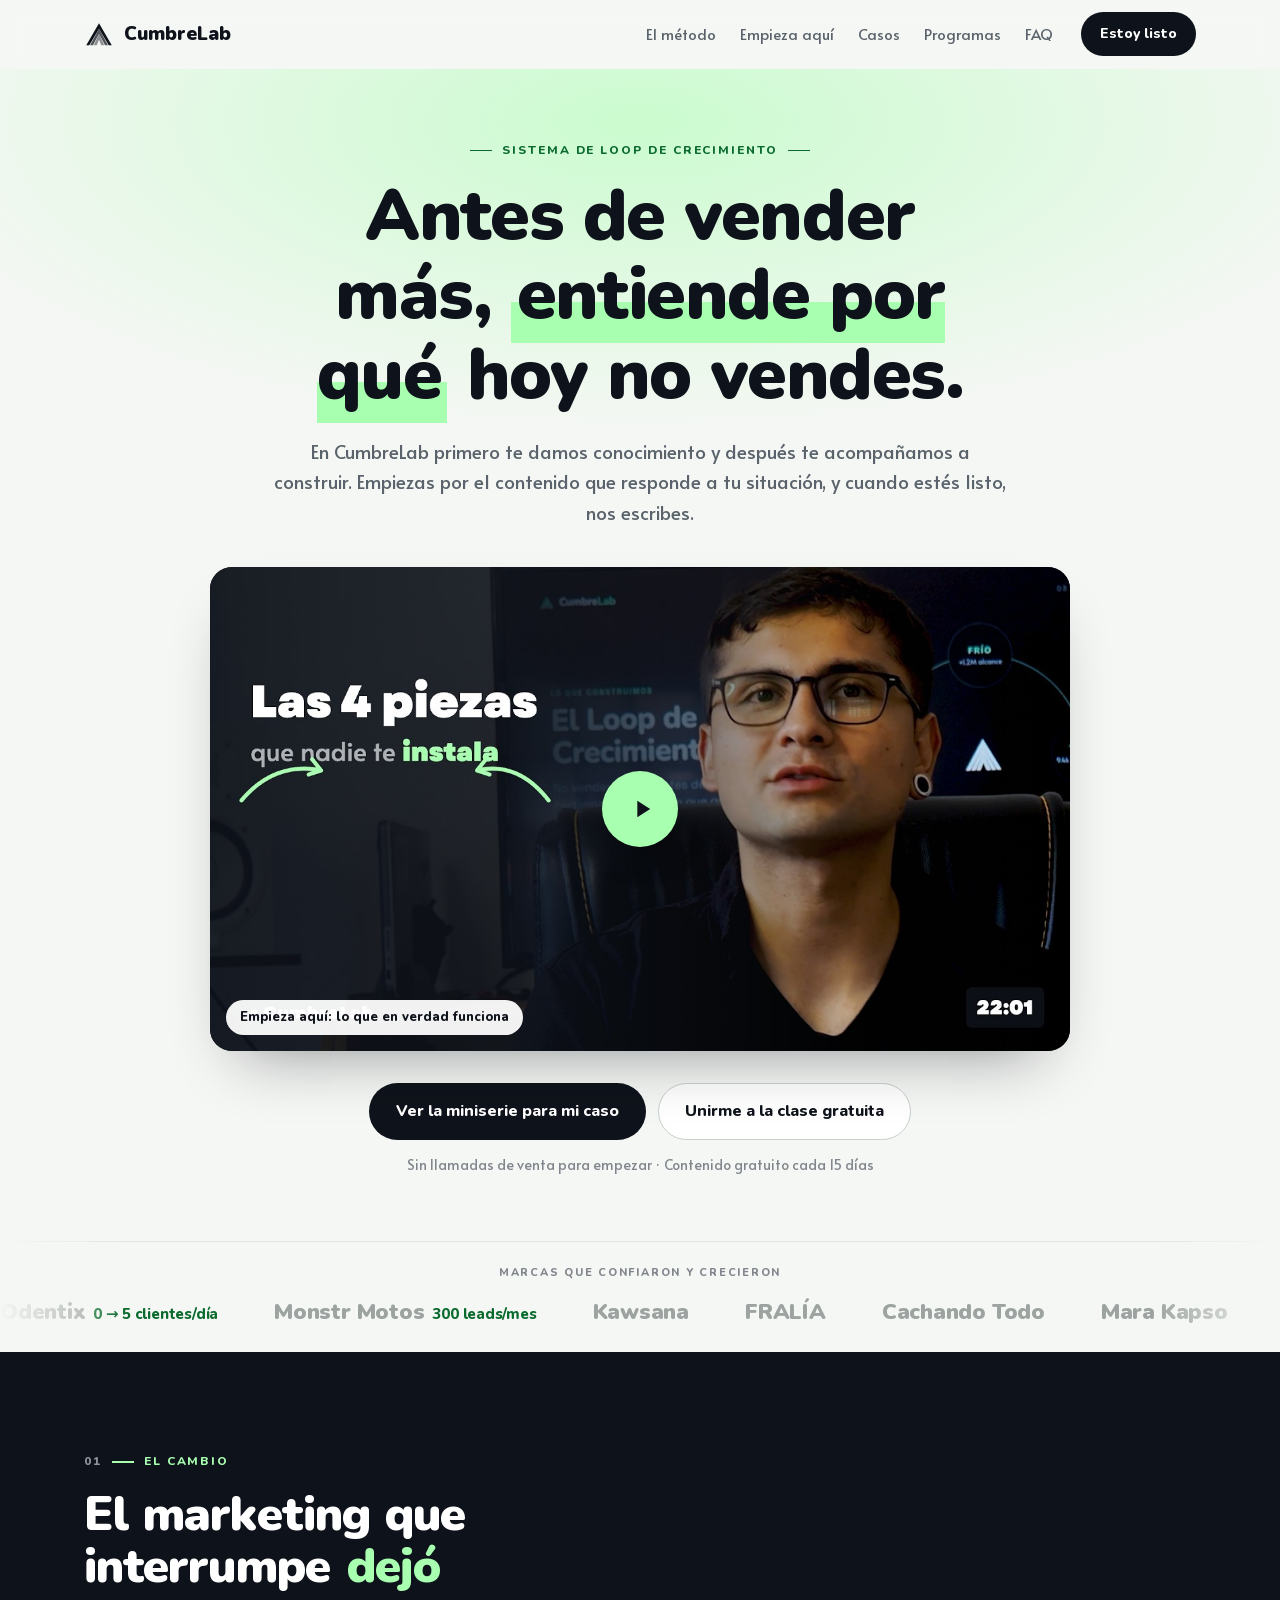
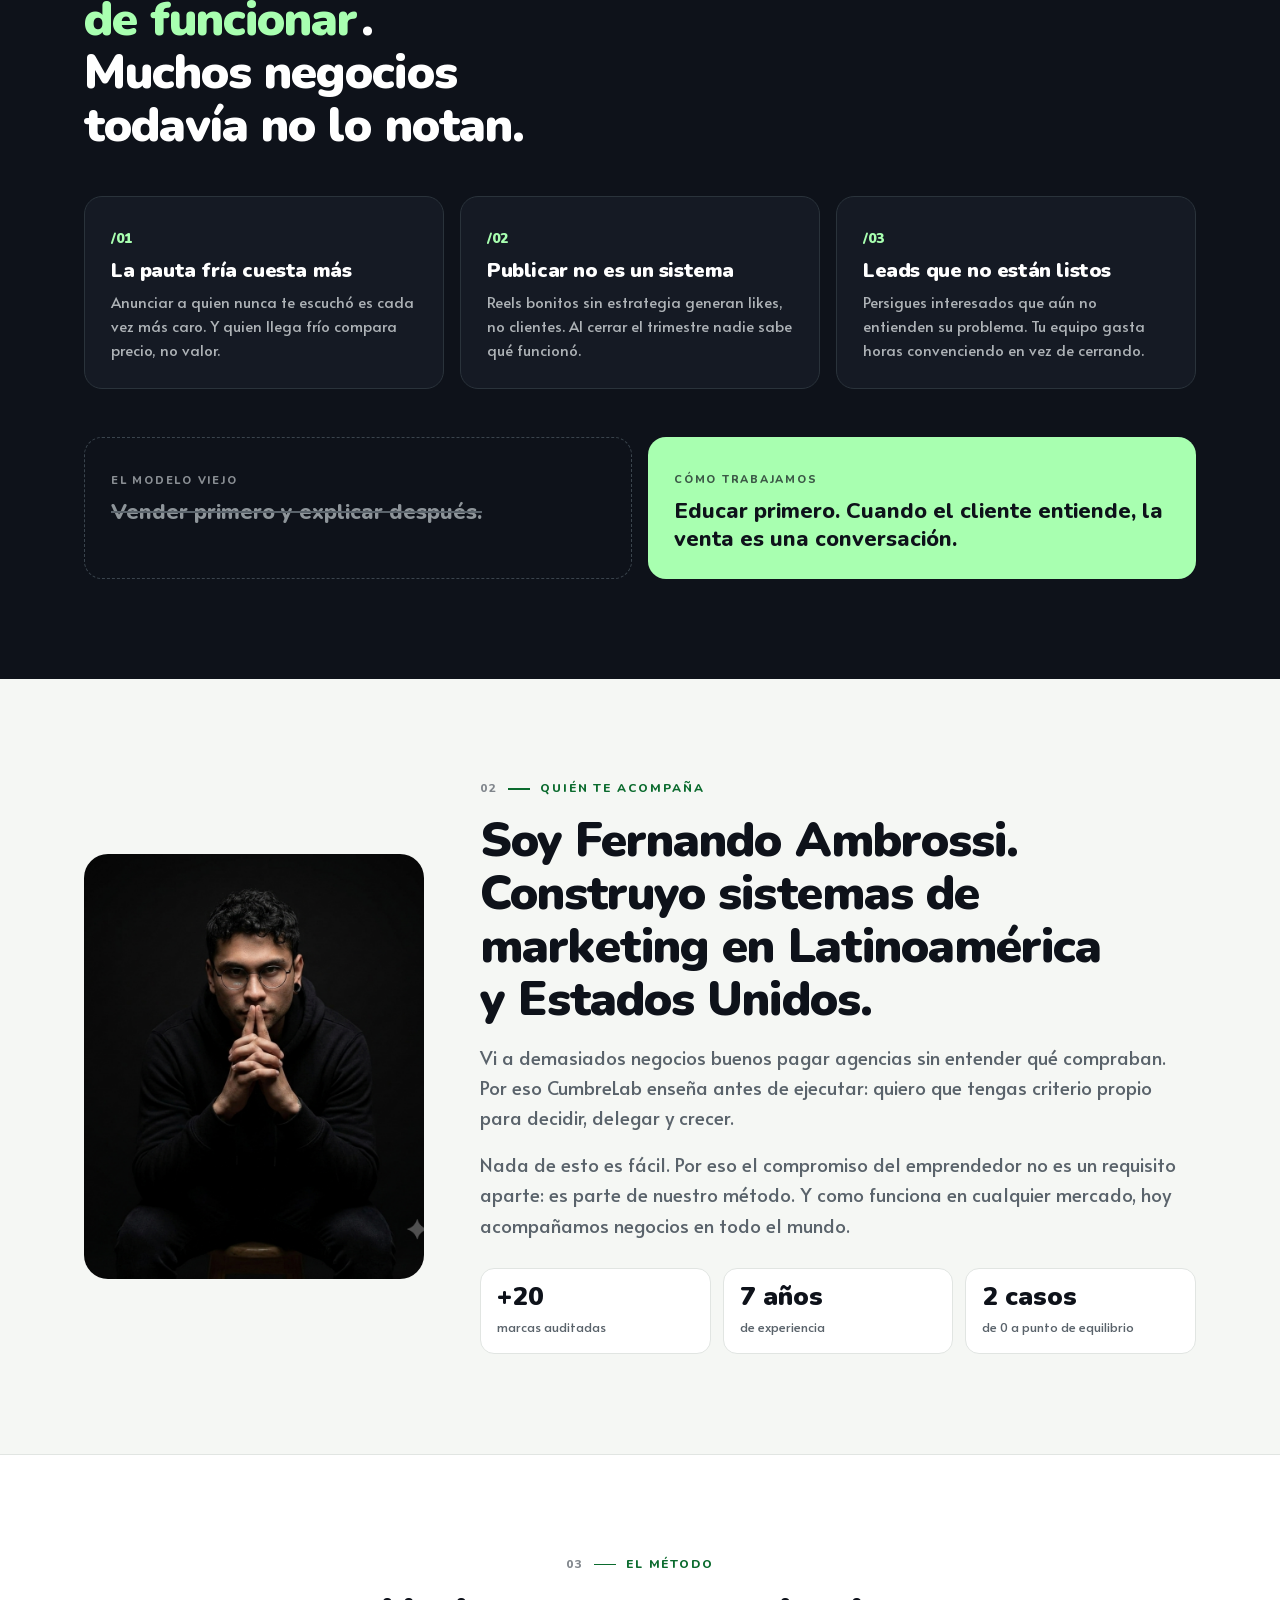
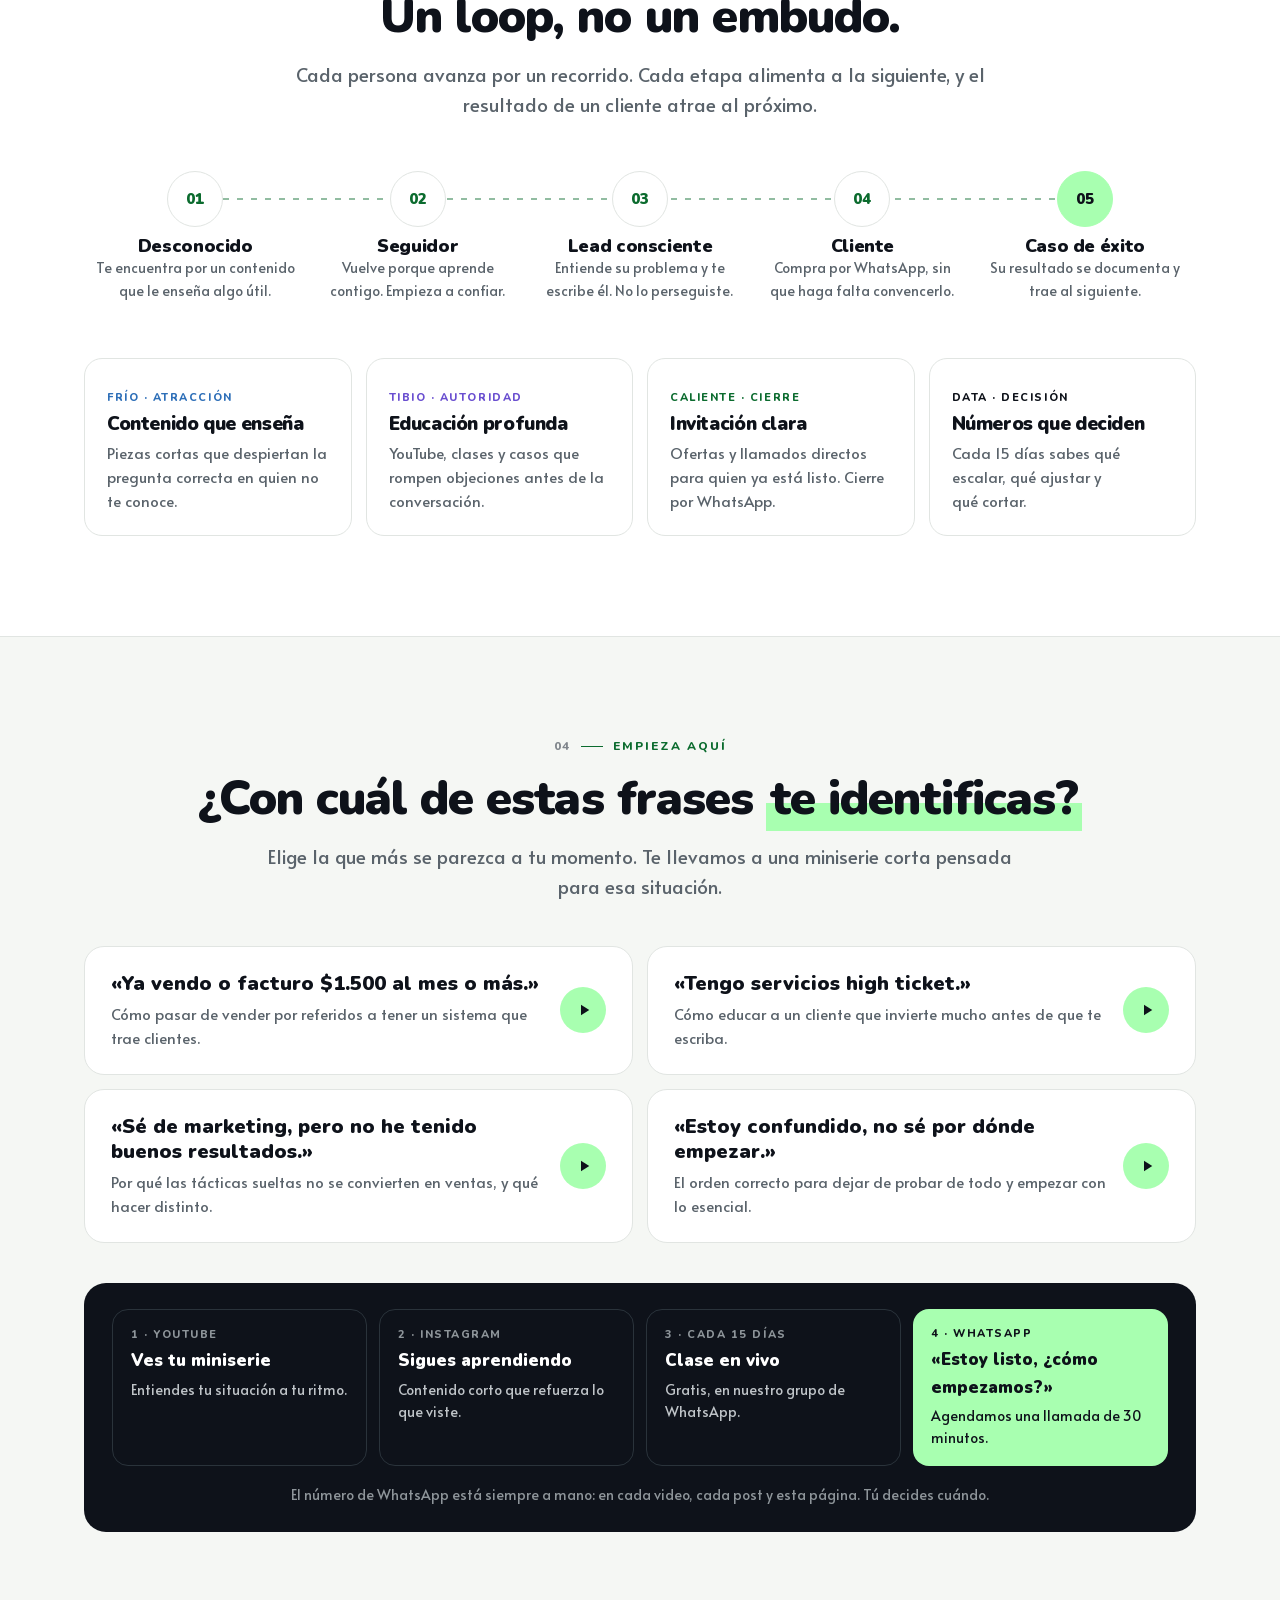
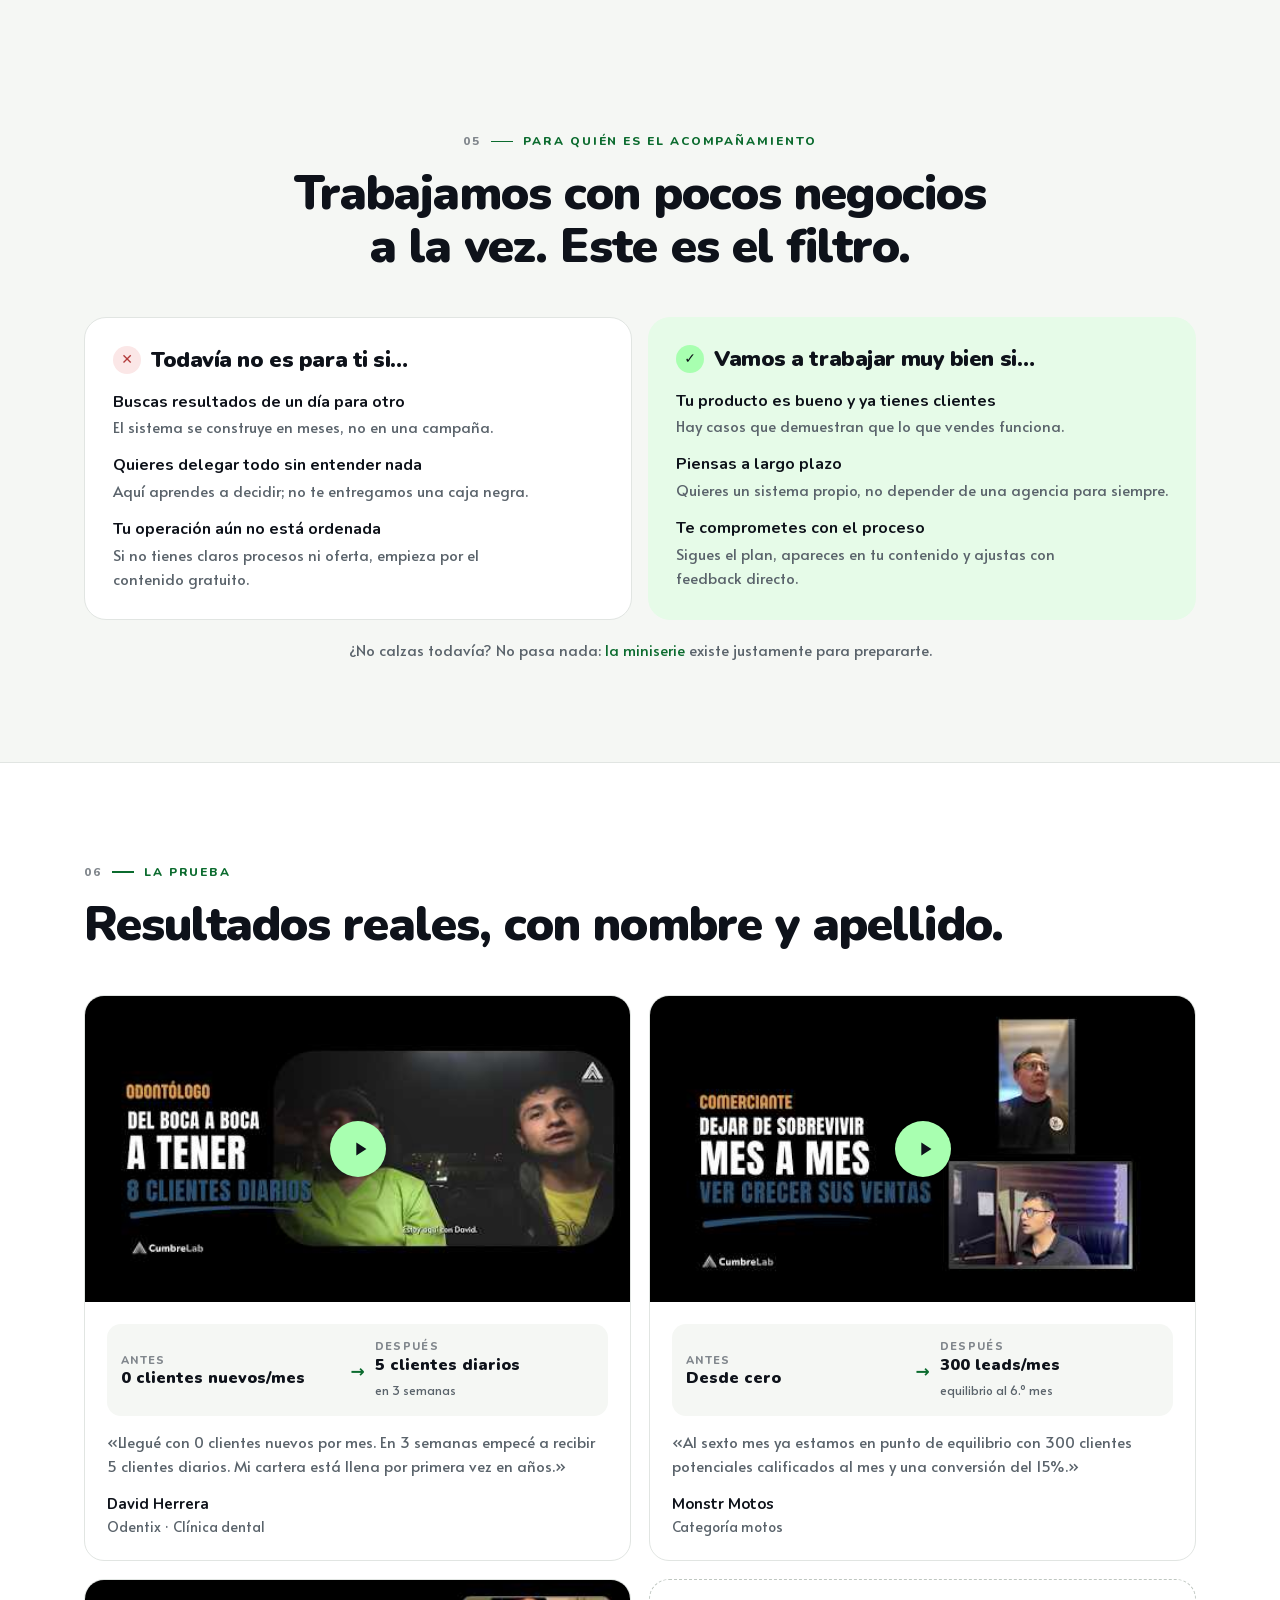
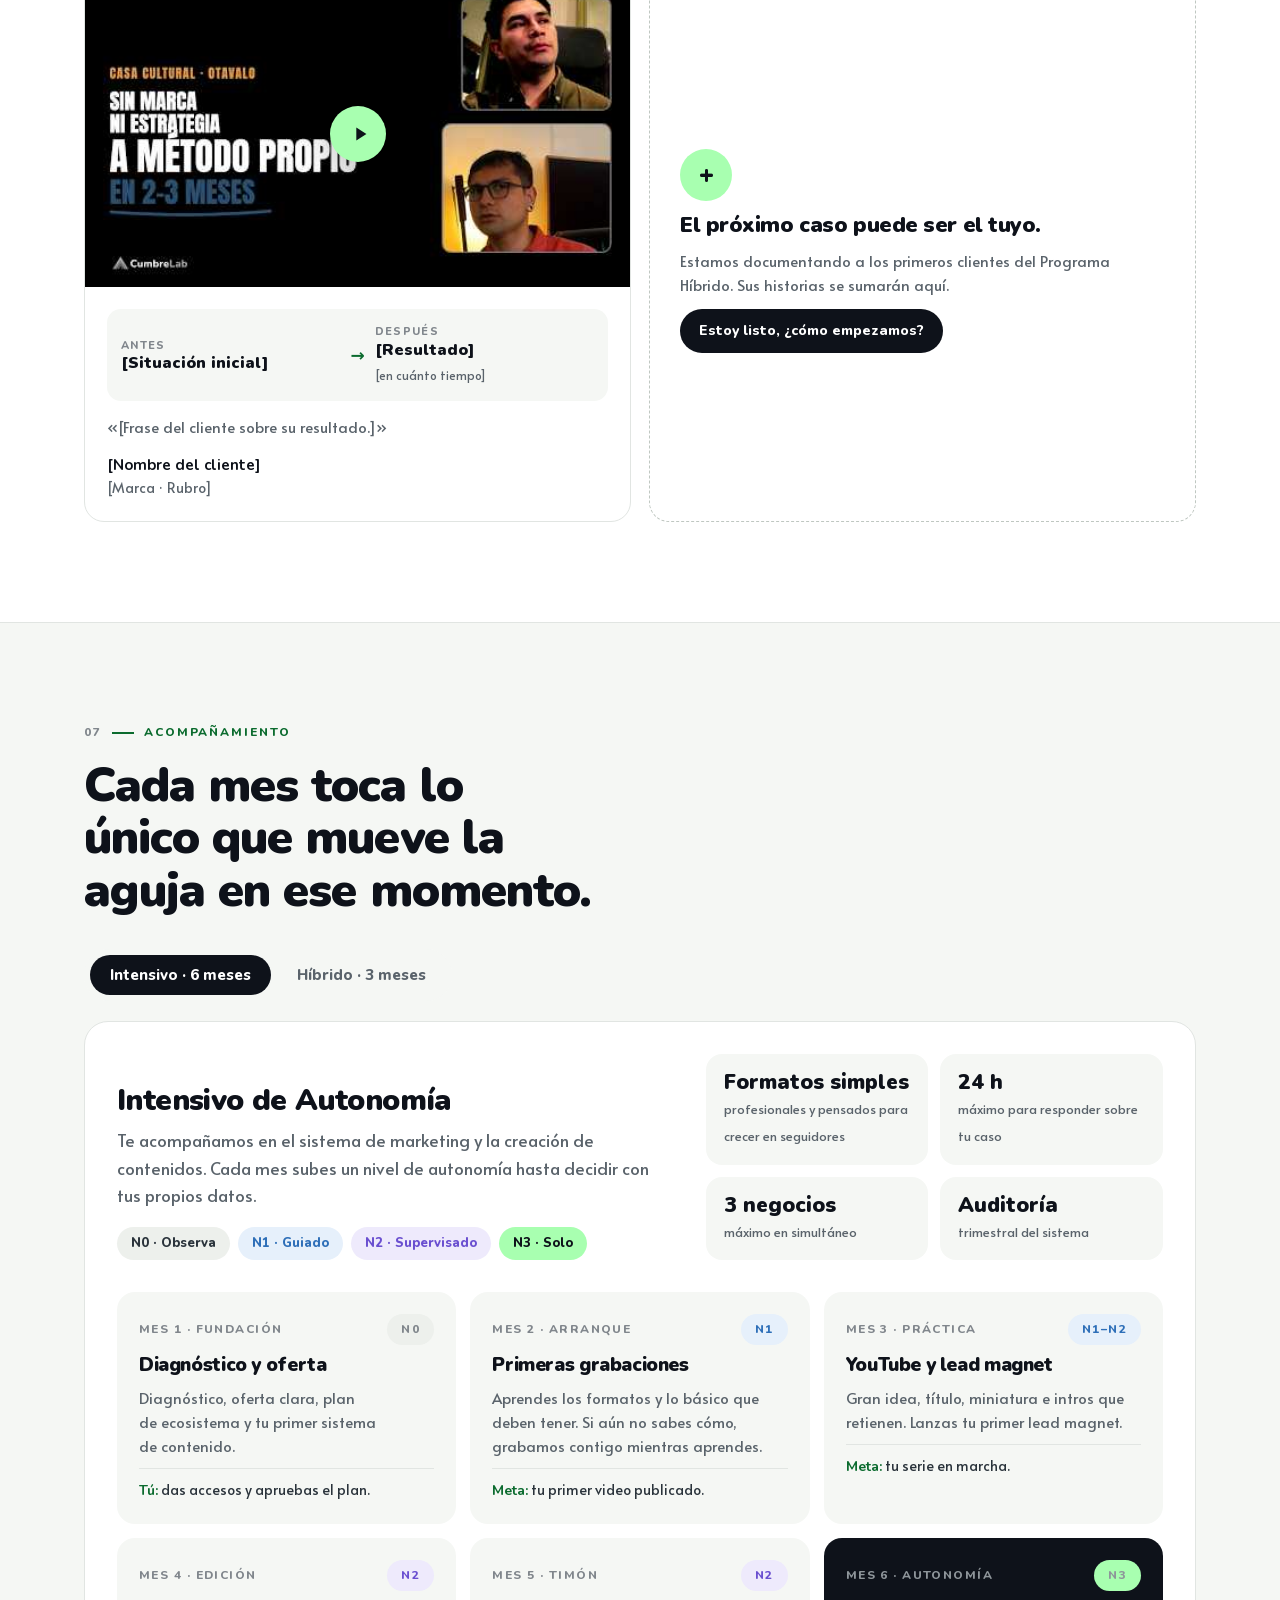
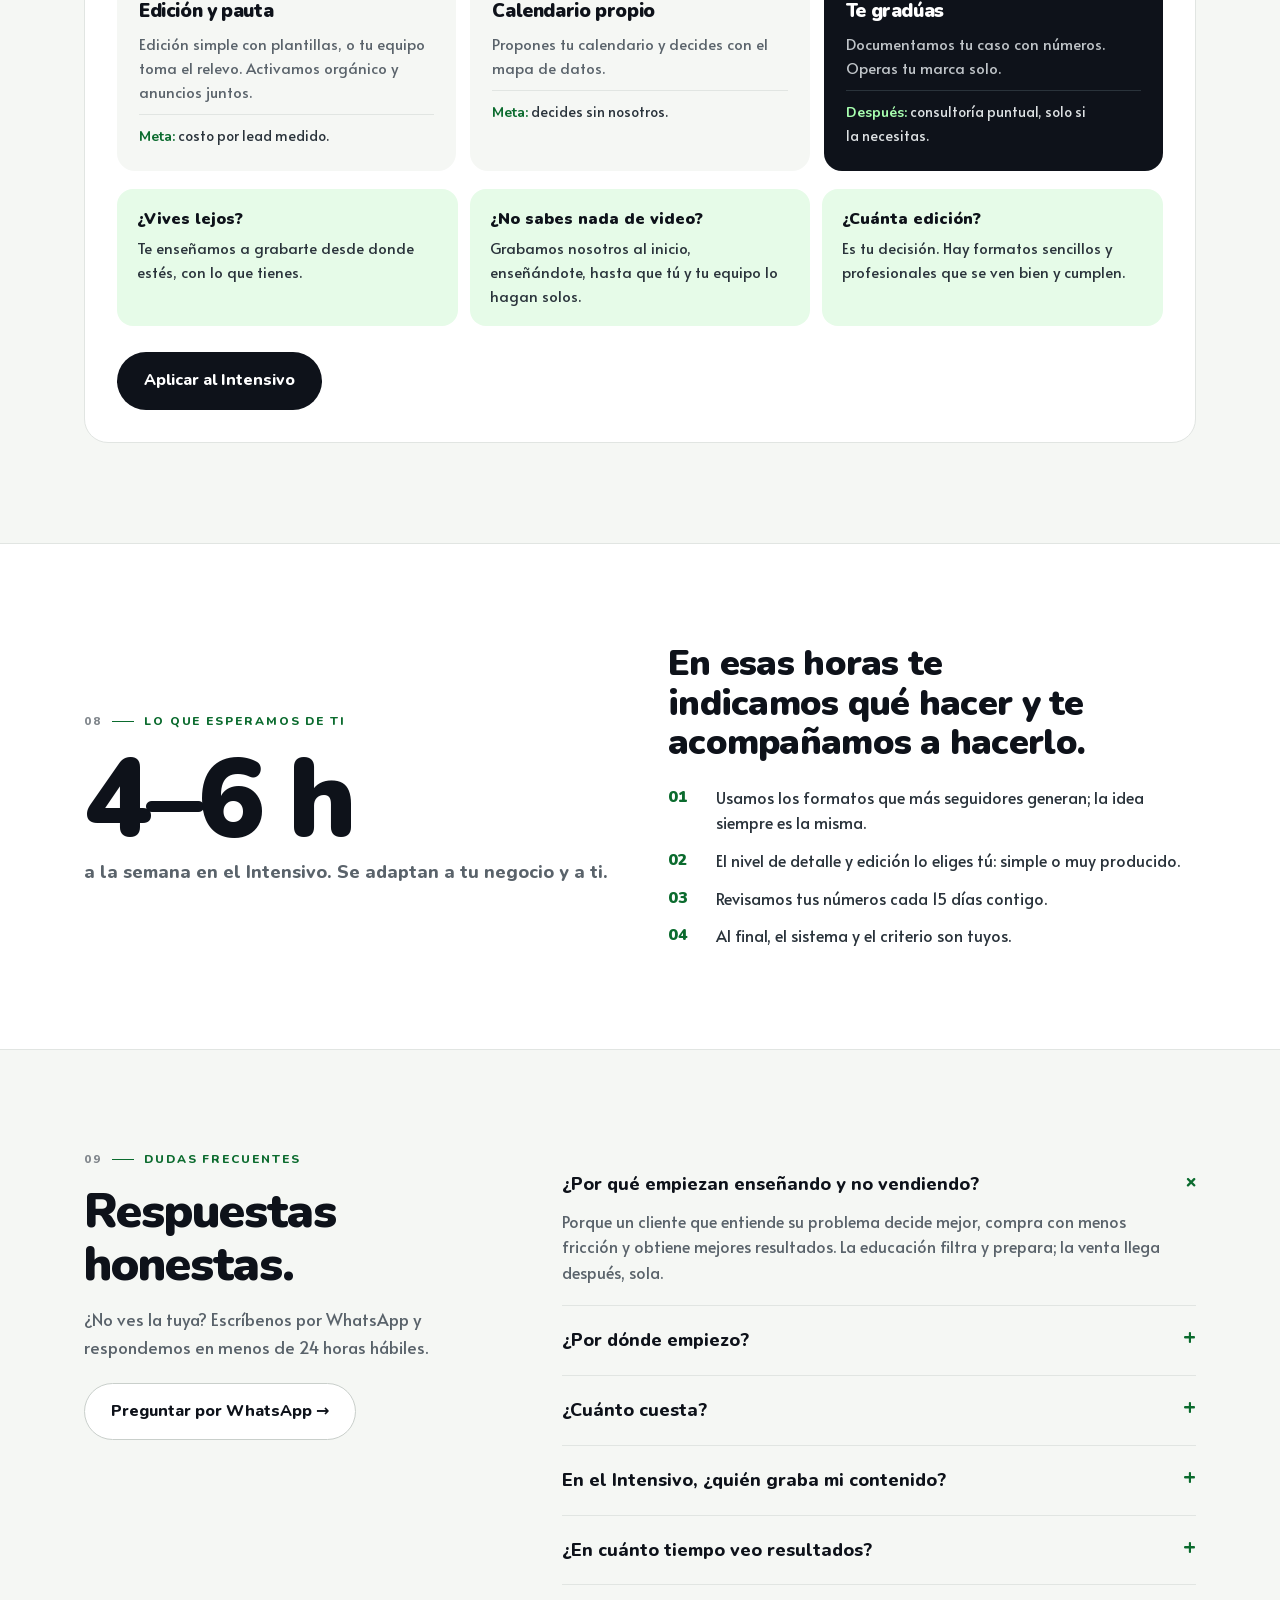
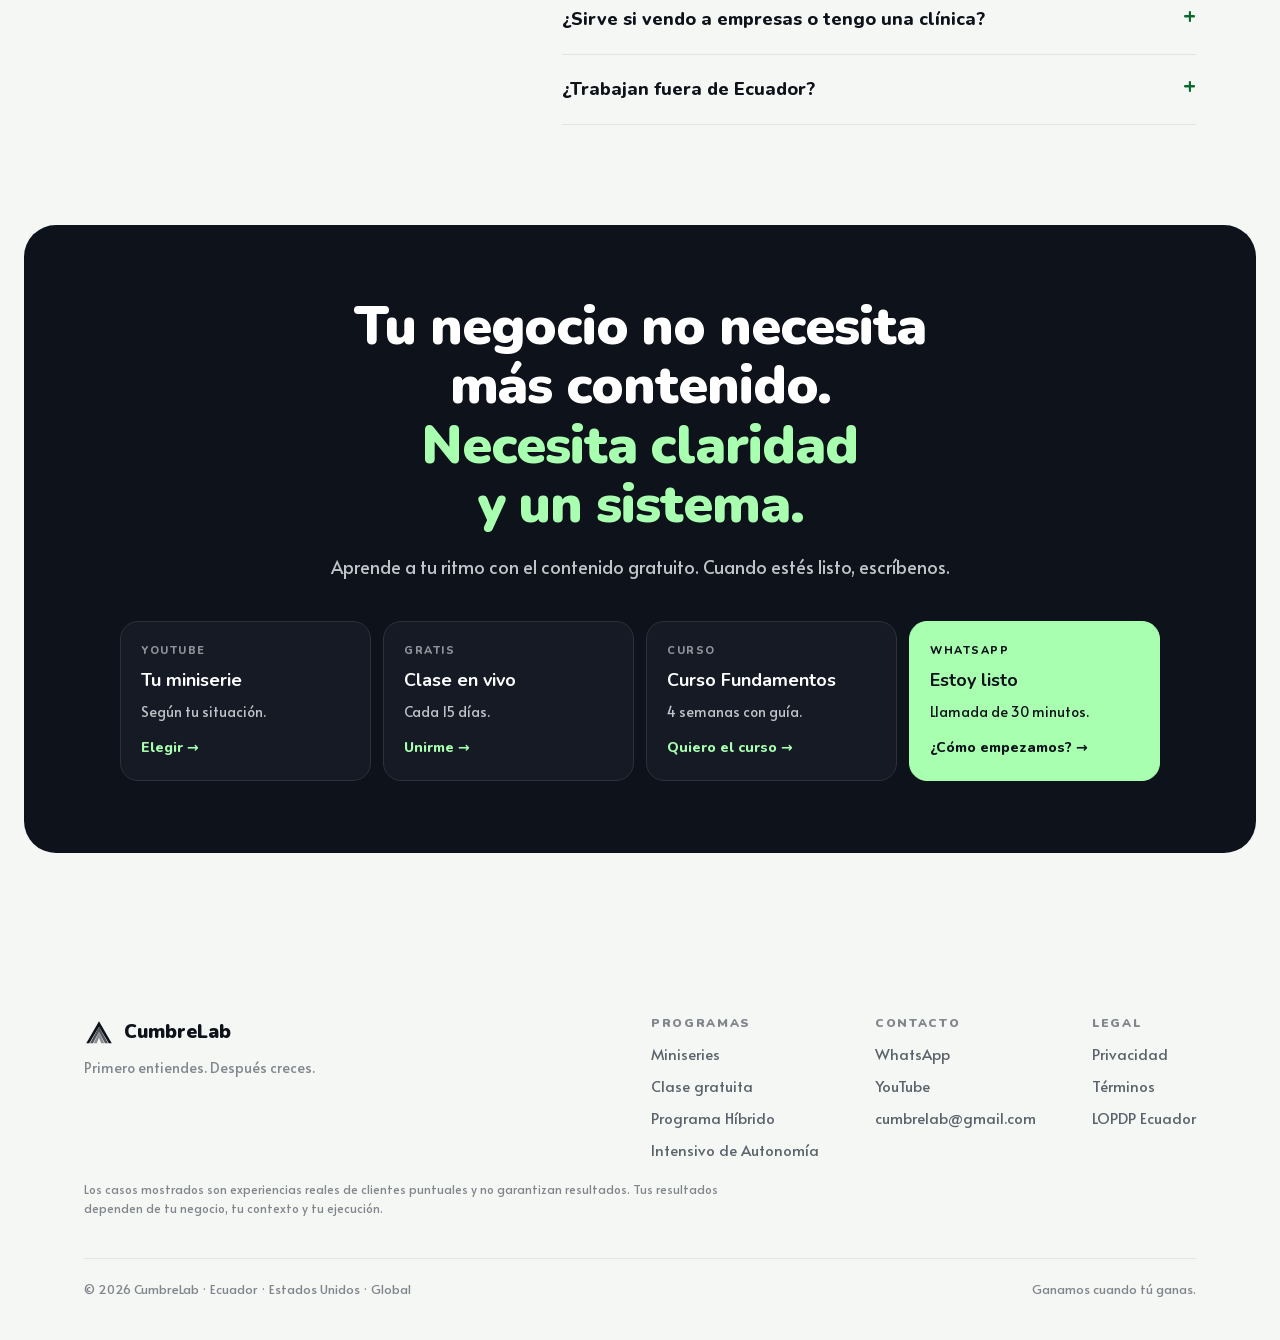
==== commit 4a98b5a7: "Add files via upload" ====
--- a/index.html
+++ b/index.html
@@ -367,7 +367,7 @@
   </script>
 
   <script type="__bundler/manifest">
-{"f27f6ab9-b8e4-4706-9bb7-8675bdb67070":{"mime":"image/jpeg","compressed":false,"data":"/9j/4AAQSkZJRgABAQAAAQABAAD/2wBDABALDA4MChAODQ4SERATGCgaGBYWGDEjJR0oOjM9PDkzODdASFxOQERXRTc4UG1RV19iZ2hnPk1xeXBkeFxlZ2P/2wBDARESEhgVGC8aGi9jQjhCY2NjY2NjY2NjY2NjY2NjY2NjY2NjY2NjY2NjY2NjY2NjY2NjY2NjY2NjY2NjY2NjY2P/wAARCAFoAeADASIAAhEBAxEB/8QAGwABAAIDAQEAAAAAAAAAAAAAAAMEAQIGBQf/xABMEAACAQMCAwQHBAYGBwcFAAAAAQIDBBESIQUTMQZBUWEUIjJScZGhM4Gx0QcVU5KiwRYjNUNysjZCVGJ0guEkJTQ3c8LwZJOj0vH/xAAZAQEBAQEBAQAAAAAAAAAAAAAAAQIDBAX/xAAlEQEBAAIBBAEEAwEAAAAAAAAAAQIRIQMSMVETBEFh8BQygbH/2gAMAwEAAhEDEQA/[base64]/Uej1fd+qAjBL6NV9z6oyrSu+kPqgIQWFY3L6U/wCJGy4ddP8Auv4l+YFUFv8AVt3+x/iX5j9W3f7H+JfmBUBb/Vl5+x/iX5j9WXn7H+JfmBUBafDrtf3X8S/Mx+r7r9l/EvzArAtfq67/AGX8S/Mfq27/AGX8S/MCqC1+rrr9l/EvzMfq+6/ZfxL8wKwLPoF1+y/iRj0G5/Z/[base64]/iupudL2aso21CXFrmMPdoKo9MfByb+i+PmBxtWjKnv1j4kZ0naDhi4feZpRfotdOVPK9nxi/NM5+tS5ctvZfQCMAAAAAAAAHocG4bHiVepGpV5VKlDXOSWXg9KPZuj6TUU7uSt1SVWFRR6p+Jzy6mON1W5hlZuOdB0EezcIXVZV7vTbUqaqcxR3aefyZmHZuELu4jcXWm3oxjJTUd2nnHw6E+XD2vx5OeB0VDs5bu6uLateSjVpeulGPWGF63zeCfh/BqMbWqqd1Tk7xShRcqecpZ/IXrYwnSycsD0eIcL9CsrSvrcpVtSlHHsteB6F12ajStp8q613NJRlUg1hYfh/8AO418mKdmTngdDd9moUoKNC711ozhCpFxwlqaSa+ZDxbgVOytJV7e5dXlTVOqmsYf/[base64]/wCL2dGlm0pxr0raMYU6KT0y8W9vZS282/JHG0qs6MtVOTjLGMrwLH60vv8AaqnzA6mtU4fxLhdSwnXUZRSqW85p5W22fNdH5b95xFWGum47Z7i8uKX0el1U6Y7io22228t94HnA3rLTVkvM0AAAAAAPc7Lzg613Qc4xnWoOMNTxlnvuKm6lpGpT5qslTa1bZ3RwibTytmZ1y1atTy+/Jxy6Xdd7dcep2zWnb3DhXldWFOrT58rSEEnLZtavzQv6tOVPiMVUi3GnTT382cQpNS1JvPjkanvu9+vmZnQnv9/Yvzfh2cpx/pNdvUsOyeHnrujXgumtYcNqxqQ02rqc1OW6yml+KOO1SznLz8QpNJpNpPrh9S3o8a3++CdXnenVcTtJ3/B7arbzpuNHXOWZbtZ7i/dVKVOF3fOrTdCtSpqDTy3hvP4nDKUksKTS8MjU9OnLx4ZHw/n98ny/[base64]/WQA53iPZHhFnfW1lDidWV1VrQhKk0sqMu/oc52g4dDhPGrmxpTlUhSccSl1eYp/wAzvuPXEH2ssLdcLSmrijJ32Oq93p/M4/tzCS7V30nF6XKGHjb2IgXuz/ZWw4lwanfXd5WoyqV+TFQimstpL6slsuxVD0viC4hfunbWlWNJThHeTkk1nrj2o/M9jsdW5HZK1l6PGvqvow0tZ05klqXmuv3Fu4oSha8fpxlOrJ31KW+73VJ4+7p9wHNU+xMIcavbe7vXCytKKrSqqPrOLzjbuxiXy8zM+xVKPaS2sFdzlaXFGVWNRRWpJd34fM6niScrvtHGKcpPhsEorq9quxBwXh15Z9oraV5xCd6/QJyhqp6OX60Fjq/H6AcT2r4FS4FeW9O3rTrUq1JVFOeM5y/Dyweh2U7JW3HeGzuri5q0ZKs6cVBLDxFPv+LJ/wBIFvWoWHAlcJc6NB06jTytSUc/XJ7vYm3qrszw6dFLDup1KmXj1fWj+OAPnLs1Hi/oUpPCr8py7/axk6vjHYm0s7C9q2d9VnXs4KpOnUhs09+vwyeLxKlye29aH/12r5zz/M+gdon6Tw3jtDlujyreM+dDZ1Nm9Lff0x8GBzdbsHQp8PqRjfylxKnQ58qWn1Mb7fNNZ+hpwzsPbXnDLWdfiEqd7d0XWo01HMVFY6+PtR8Op11eL/W97PD0fqyK1Y29qfeeUrG8vrXs3CyvZ2U42Em60aevbTS26rr/ACA8Ts72Kt+KcNVxd3VWjVdWdNQgk16v/[base64]/mXrSlzaTWcKRctuF0aaxDK3y33/[base64]/VR/[base64]/afitvxWrxKFzmvWWKmqKcZLuWPImfa/i7vK91KrTlUrUuU8wWIx8F4dT6ffvg3Dacal7TtKEJvTFypLd/[base64]/ccjc1+F8Q7d8J9A9Hq0OXJTUILTnEuqx8AOaqdreMVeFPh07hOi4cty0rW44xhv4feLLtdxmx4crGhcpUorEJSgnKC8Ez6ldLhFnVt6VzRtqc7mfLpJ0V60vDpt95xf6R+DWlnC2vrSjCi6k3TqRhHCk8ZTwu/qBz1PtPxKlCwhCVNRsM8n1PLG/[base64]/IlWeXQ8JuE6KT6o9qhXjsupy1Nxt7pqDzCXQ9SjW0rV3HDKPVjk9K9lCrTcKnsvbrueTUoWNvbuNRQjF9HLds2u6laaiqKTk+9vCPMnZurUdS7uGn/urOC4wtbVr6ypRUbejnxl0NKV/GctMVLfuMK3tYZ5dCrW857I2pRlF55Sgka4Yu2alTKKF0+jLFxNa9ilXnqaRcY55VCZMA6OancfbSIiS4+2kRgAAAAAHo9nqTrdoeHQSzm5pt/BSTf0Prt9ccrjXC6Occ51VjxxHJ8v7EU+Z2ssVjKUpS+UWz6dxDhlW641wy+hVjGFk6mqDW8tUcbAcN+k6k48btavdO3UfvUpfmjjDv8A9KdP1uG1cd1SL/h/6nAAfVP0b/6NP/iJ/gjj+Gf+Ycf+On/mZ2H6N/8ARp/8RP8ABHH8M/8AMOP/AB0/8zA+g9qOz/8ASGzo2/pXo/Lqa9XL152ax1Xicp2Y4V+pe31Sw53O5dBvXp05yk+mX4nudv8Aid7wvhltVsa8qM51tMnFJ5Wl+JzPYe9uOIdsfSbuq6taVGWqTSWcJJdAPpF1bqvKhLGZUaqqL5Nfg2cl2+/tbs9/68v81M6eNzjjk7Vv2raNSK+EpJ/ijmO339rdnv8A15f5qYHQ9ouD/rzhcrLn8jVKMtejV08so4ex4F/R/t7wy09J9I1wdTVo0YyprGMvwOt7a31zw7s/O4s6zpVVUilJY6N+ZwnZviV5xTtnw6vfV5VqkcwUmksLTJ42+LA+k8T4RS4lc2NarOcfQ6yrRUf9Zrpn5HI/pPv4OnaWCjLWpOrJuLSxjCw+/q+h0XHa1WlxrgcadScI1K84zUXhSWno/E8H9KUY+h8PlhalUmk/[base64]/RvNLe6a8yenWt5vMsZObU5L/AFmbc2ov9ZmexuZ10dW7pQjhKKZ5te+W6UsnmSqTl1ZhJtlmKXO1JKo5MimmpPJLGOGaVsqefFFjFaGDZS8VkzoT9l/czSKFz9vL7vwIiW5WK8skQAAAAAB7/Yu/suGceV1f1uVSjTklLS5es9u5PzPd452wp1O0XD6nDuI1PQIOHP0xlFP1/WymsvY4M2lTnBZlCUc+KwB23bzj3CuMcOtoWF1zqtOrlrlyjiLT8UvI4cGzhKKTcWk+jaA73sT2k4Twrgbtr675VXnSlp5c5bNLvSZzdjf2tHtkr+pVxa+lyqczS/ZbbTxjJ4rjJJNxaT78DTLTq0vHjgD67Ltp2bmsSv1L40Kj/wDaeDLtHwZdt6XEIXSVpG05bmqU162XtjGfocDyqnuS+Q0Twnplh9NuoH0S67WcK/pdZXlG61Wit50q1TlzWnLytsZe6RR7X9oOF8S4jwarZ3XMhbVZSqvlyWlZh4rfo+hxPLnnGiWV5Dlzyloll+QH12XbXs5JYlfprwdCp/8AqeBxTtFwat2o4ReW9yvR7dVObNUprTlbbYy/uOBlCcVmUZJeaDhJR1OLUX342A+jcZ7U8GuuK8IrUb3VTt68p1XyprSnHHet/uPM7e8e4bxi1s4cPuedKnOTkuXKOE0vFI4rq8I2dOaWXCSXmgNQZ0y06tL0+ONjKpzayoSa+AGaS1VEizCC1YIKEZOomotpd6RboxeXlPJKNZ0sLZGu2hLvy8lvTnbBmNCKeWsvzMdybU0tiSKg8pyawu5E8qOZdCsl/[base64]/NdSjBuOcZT6M9EymU4b2sWlSpTrRqwb5kWmn5kl5KpdXE69Wa1zk5P4k/AndR4pTlZQVSvFNxi1t03yXq/Z+/pWta8rxpxhShract38B9zbn3D/[base64]/D6lDhePS9/deC9U1u2ueb0zLTnwxsdcf6uWX9nmWUVO7pqSysnp1K0JO4pVZQSSwk3jOx5th/4yn8f5F+pawqVbipVg9saXnHcMN64XLW+UN5/ZlD/l/BmY/wBjr4/+4zcwlU4bQUIuT9XZLPczCTXCMNYal0/5h9/8T7f6sX1WtTjilT1Raep46GaUdVnQ8tL+prfu4xpoxzFpqWxvby029sveSX0b/kb+7P2ROtKHE+WksVEs/cmHWlPicaTSxBPD+KNKv9sU/h/JmI/2y/h/Izv/AKuv+M3lWo60YVaaVBVF6zXUnuq3KjLmwcqUlhaV0+JWu1Wq11TqJqhrWGkWqdNwjOhPVKkorDl+BZvdLrUeNQ+3p/4l+J7mtu5dJpOOjV9cHh0Pt6f+Jfie3pfpmrD08vGfPJnprmqSSjwqql0UsfxFuh6tOjTffT/DH5lSe/C6uO+b/wAxc0pVoPWk1FrT3vp+RqM1V4fqhaVdCzJSeF54RZk/6+ln2nF5IKLdO3u3HZxnNr5E0selUnhZcXlj7QvlhNxhXmvaTeMm8petTbxv1NMN066W7be33G00nKlF+DM3x++z7lSc03HQ5Z9lru+JrGhGWfHJtlwp1NWcQ6N/AmhHO66Pc4de2XbeHhFC3g3hrdE/o0JQwluuhvoxuvvJIrHQ81yrW1eCaeMFqm3lL8DWVJuSlDq+pct7fTu1uavUkm3Tv1E1vDTu+v4F6lut2QQgl16E8EkeW227rjbbd1HWpaq9OC6Sln5F5UlF+T2IqMdddz7oLSviW8J7MiIEuXdRpveNRer8UWXTyiteqUY0amMunUi8rwez/EuTeIZW77iIgjS3x9Tmu01pvG+ptRjq5ctuvg/x+h01fUoKnTbU5vGe/HeyvxKxjdcPqWvRNYi/Brozp08u3LayuDcoQn6labXvctL6ZN60n7FK75sWvW2cF8N+pXnGUJyhNYlFtNeDRg+i6sdXsZaa6pmyj54RjZN46AamdMvdDRgDOH4DARsgNcGYtp/AyavqBczlbdGaxb17EMKmlfEmg8wyvvIPWsaDqWzlFZ0vfBI47GvZ2tm4lSk/aWV8T261rCWXKCfmjyZ9Tsy1XbG8OauKHekVeU2+h0lSwpy6SkviQS4fBP2n8izrYleE7dpZwRKjJzwk2dB6LSWzy/vNuTTjHZKK7y/NPsmnOXcXSUYPq92isTXdXn3NSouje3w7iE9OPjlzqlcfbSIyS4+2kRlQAAAAAbQnKnNSg2pLo0S1byvWhonP1fBLGSGKcpJLq3g9GPCveq/KJqS3wzbJ5ecm0008NdGT1L2vUp6JT2fXCxkvR4XRXWU395s7Ozh7eP8Amng1MMoz341QhfXEIKMZpKKwvVRpK6qypum5LS3lrHfnJ6P/AHfTX92/qa+lWMPZhF/CA17pv1FR8QuWmnNb/wC6jWNzcOMIxeVTeY4iXP1lQXs0pfJI1fFfdo/OQ49nPpWc7mVZVtMnNdHoMp3fP5ypz1+OgllxWq/ZpwXxyzR8TuH7i+4nHtefTNSV9WhpnCeM59jBtJ8QnT0OMsPZ7LJE+IXL/vEvhFGrvrl/3r+SG57pq+iNpcxkpKlLKeUWJT4jKLTjJJ+CSKvpdx+2n8zDua7/AL6f7zJuRdWp1C9jR5Spy0ZzjC8ciUr51o1HTnrisJ6Cv6RW/bVP3mPSK37ap+8xuGliE7pucJRko1G3L1PIllVrKopOTzFbeqtipC4rKSzVqfvMtKvVx9pL5kt/[base64]/EdULOrJe7uS8z1oR8skfFN+HVn/uMpzqpOTnLEcLVJ9y/6kR6NH15SrPo9o/D/qbVd4rHeV6NapVw+Voprvntt8DLuHOXqr1Qscn2qsvR+IK5gv6u4WX5SXX+T+Z4i2Z3fGLP9YcMqUks1I+vT/xL89195wZ7ujn3YukbNjYwDsoBkAO8ymYMAbZMALqATwySMsPKImZTwBdtaro3EKkXjDO0o1uZSU1170cHB7Y+R1vCq/OtYzT3WzPH9TjxK3iu1PXWYtFGrUlF7pNFyo2vXh968TRcuqtSR5Jw2qRqRn3YZT4pU5VnPfeXqr7z0alCD78Hg8ak1WjSznSsvHmd+lO7KM3iPKaMG2DGD6Dmo3H20iI3rPVWk/[base64]/AKuMdKwUdS5MKjhHUoLTLGNUnpUV57tttd2PM2qNUlGKblLvk4PHsy3eO7OnZb9R8fPmGluOzOL7Q2XofEpSjHFKt68fJ96+f4nTXN1HRUhTqSw5Sh6q7vXXX9zz6lDjFawr0/8AtLbpQxpcFLKljfdbZ227ttzt0sbjl5ajk28ddgerC44dRvqdS0nKjFU60XOUZS0ycWoS6Z6vu6YNqlbg1TXVqRnOp6qlpjKDqNaE5RS9VJ/[base64]/hvb0Xd0pUtWdS+RzdxU51adT3pZXw7izeXCy+VjEljbwfcUMno6XT7eWbds6diGvLlUnLv6Ilckk23hI865rutPb2V0OzKEAFAAAAAANqdOVWpGnTi5Tm1GKXe2anQdnrWNvSlxOsumY0c/WX8vn4AeDVpzpVZ06kXGcG4yT7mjU6DtDbRuaMeJ0VvhRrY+kv5fLxL0p2N1Kzpu9sqfB5KnF0MKNaMsYk5PGV62W5ZxgDkQdXRsOztKVKncVqdSTVKNSULjCjJwm5tP/[base64]/9DNw2adTSuJNbbk6uJx60/kcjG8uIP1ajX3ImXFr5Lau/3V+RzvRTTrI31JrEotMs07uLWzOJfFLyXWt/CvyMLil5HpWa/wCVfkZv09NO9hdJM2lcKfsvc4P9cX/+0P8Adj+QXGL9dLh/ux/Iz/Gvs7Xa1L6tR9rePiTWlzG4hOWlSi57ZXTZHCy4zxCcdMrjK/wR/IzQ43xG3hopXGmOc40Rf8hfp7o7X0WLWnGOhFU6nCf0k4t/tf8A+OP5GH2i4q+t2/8A7cfyM/xsvadtdrOlCaw0sI87jVFQ4PVaXScX9cfzOa/pBxT/AGp/uR/I0rcb4jXoypVbjVCWzWiO/wBDph0csbLtZGQUufU976Ic+p730R6ml0FLn1Pe+iHPqe99ALoKXPq+99EOfU976IC6Clz6nvfRDn1Pe+gF5GZycmsvONkUOfV976Dn1fe+gF0dGUufV976Ic+p730A6yzuYV7WNtOOZac7rbBpUjGnTdJ927814nO0uJXdGOmnW0r/[base64]/2Q=="},"bcf12ae8-f7ba-416e-a2c2-43c96530e040":{"mime":"image/jpeg","compressed":false,"data":"/9j/4AAQSkZJRgABAQAAAQABAAD/2wBDABALDA4MChAODQ4SERATGCgaGBYWGDEjJR0oOjM9PDkzODdASFxOQERXRTc4UG1RV19iZ2hnPk1xeXBkeFxlZ2P/2wBDARESEhgVGC8aGi9jQjhCY2NjY2NjY2NjY2NjY2NjY2NjY2NjY2NjY2NjY2NjY2NjY2NjY2NjY2NjY2NjY2NjY2P/wAARCAFoAeADASIAAhEBAxEB/8QAGwABAAIDAQEAAAAAAAAAAAAAAAMFAgQGAQf/xABOEAACAgECAgUGCAoHCAEFAAAAAQIDBAUREiEGEzFBURQiYXGRsTJSU3KBkqHBByMzNEJidLLC0RU1NkNz4fAWFyRUY5Oi0oIlN0V1g//EABkBAQEBAQEBAAAAAAAAAAAAAAACAQMEBf/EACQRAQEAAgEDBAMBAQAAAAAAAAABAhESAyExEyIyQVFh8EKB/[base64]/QNIxtQw7Lb4yco2cK2lty2Rbf7Maf8AEt+uYdCZR8gvjL5Xf7EdRGVS7jjbeTpJNOcXRbAf6Fv1zJdFNP8Ak7frs6SNtXgiRX1ruQ3TUc0uiWn/ACdv12ZLojp3yVn12dL5TX4I8eVDwQ3TUc5/sjp3yVn12F0T0xbudViS/[base64]/4PI9f3lCXme/8Ahcj1/eUZ1cwAAAAAAAAAAAAAAAAAAAAAAAAAAAAAAAAAAAAAAAAAAAAAAAAAAAAAAAAAAAAAAAAAAdN0XSeFd/ifcjoISSXYUHRVxWFdv8p9yL3fZbo63HeMqZe+mjm5VuRb1OM1Gpcpy+M/D1EmJi1wsU5cMp98p89vV6CjwOulbGHNtNt/5lt5OoqW6km3u32uX0nkz73T1YdpvS8msLLhw320WbeMOHb1NEf5vGFcU5R282W+/L1lTpGD1+R1N0uFOuXn78OzfYQV2X4tjg1PZOKceJ8nvs/QZjNVuXhbZVrcdjUR7OTk+ZhOXDHfc7aefahz3/w2R6/vKUuMx7413r+8pzWAAAAAAAAAAAAAAAAAAAAAAAAAAAAAAAAAAAAAAAAAAAAAAAAAAAAAAAAAAAAAAAAAAA6Po1XKeJbt8p9x0lND6vaRTdEK5T07I4Vu+t+5HR112KPOJ6sJLg8+WWsnPV0dTkTe3Ds22vTubdVrjzkk/WbeoY05RdkY7OK3a8SsjbHbZvt5Hi6mFxr6XS6kzx3Hl07pSTjcq4ye7XZv6DPFyJLHcLOGyTeyltzIZ40JNyW3E/jcxh1cF20V6dkc4rLwklOUe017bJTlwkuVJqe2xhFJtPY7beXSoy/za5en7ypLXM/IXev7yqNSAAAAAAAAAAAAAAAAAAAAABu6bpl2pTsVUoQhWt5zm9kjSL3o9CVunatXXFynKpKMV2v4RHUtxx3F4Td1UNXRzNnkXVTlVWqtt5yl5r37Njyjo9m23XVydVXUyUXKcuTb7NvavaX1WLlV4mXj3XPJvU6nuu3bdfyZNmtOOTs+zMp/gPP6uW9b/uzt6WOv79ucyejuZjxg3OmfFONcuGTfA2+W/L0oyn0byoX109fiudknFJTe65N81t6C/u+HnftlP8BjbUv9pcexYUq3xyTyN+Vn4t8vsE6uWj0sdufs6O50MmmldVPrd0pwlvFbdu/I9l0czFkqmNlMuKt2RmpPhaW267O3mdPRKvrcPqFw0udy2k+fHu9/t4jS0vEysbMg8m5yjOm1wqfbX5yHq5f3/T08VHV0fzLcFZUXX50eONbl5zj4iOgZksBZadfOHWKvi89x8djpsGEHRg2OzaxYOyht2raO793tMaPhY3/65/wj1sj0sXPz6N5UaoWLIxZRm1GLjY3vu9uXI19R0a/Tq1O26ifncLjCe8l9GxaVf1PoX7V/GyPpVUvKHYsKdfn7O/flZyLxzy5at/KMsMeO5+nPAA9DiAAAAAAAAAAAAAAAAAAAAAAAAAAD6D+DmMZablOS3/[base64]/vKss8v8ld6/vKw7OIAAAAAAAAAAAAAAAAAAAAAElF9uPZ1lFkq59m8XsyM7L8H1dLr1a26iq51UxnFWRUluuJgcpDNyq75XQyLI2S+FJSe7PPK8jaS6+zaUuKS4nzfj6z6hTp2BPpJp+RHCoh5VgznOtQXDvvB77ePnPmcX00sunqNUbtLhp/DFqKht+MW787kjNRu6pHm5T4t8i18bUpec+bXY/sRnLUs6Ti5ZdzcXuvPfJn0JafjWaj0TSxqeGWPZOxcC87auPb482SaniYk+k3R6yvFpjVd1ylFVrZ7R5boahuvmry8hqK6+zaMuOPnPk/FGUs/Lld1rybXZtw8XE99vA7/AKc4eLDo/ZbZhY+LfDJ4aHBJOcfo8Vu9vQaXQrqKejOoZdmLRfOq5bKyCfcuQ1DdcZHNyo8HDkWrgjwx2k+S8PUFm5S4dsi1cMeBec+UfD1H1LH0rBxukupxpwaJJ4tdqq4Fw8W8lyXdvsj570otut1icsjT44FihFOiO2y5dvIahuq3yi5VwrVs+Ct8UFxPaL8V4GV+blZEOC/IssjvvtKTaPo2ux0rC6OKK0yNunWY6VORRCMpQsae0pN9ndz5890/[base64]/vK0sch749n+u8rjq5gAAAAAAAAAAAAAAAAAAAAAdp+DuKsq1irjhGVlMYxcnst3xI4s39G0fK1vLnjYSg7IQdj45bLZNL70B9LpyceHSbTsNX1zsxcCcbHGW6Tbgtv/Fmnh4s8fXr6dX1DHyrMvHksZze6htL4PPv5/YchqXQ7VtMwLczJjT1VW3FwT3fNpdn0mGkdE9T1jC8rxI1dU5OK457PdAd9izor1zScKWRVO7AwJq1xluk31ce36GQwyMLL/2dy8ScupjkWRj1rSkk4T33+mJwep9GdR0vJxKMlVceXPgr4Z7rfdLn4fCRY/7v9c+Lj/8Ad/yAvumFsbui2Vx2KyUc+SjvLdpcT7PoNXoRT5X0W1LGjZXCdlySc5bLsicpq2hZ2k5tWJkwjK66KlCNT4t93sl690W1fQDXJ0Kxxx4Sa36uVnnfYtvtA7XHzKMrpPqixsiveGJXVxqXJS3m+30bo+c9KMTLw9WcM/MjmXyrjJ2xe/LsS+wr83CyNPyp42XVKq6Hwoy/1zIAPq3BpuBoObZjX0rR7sTzKna5vrHxb7bt7b7xW2/auwm07KxZ42n6w8umONRgSqs3l50ZPge3/i17DhcHoVq+fhVZdEaOqtjxR4rNnsaOt6BnaFKlZyrXXJuPBLfs2396A+idH25aDolyyq6a6HOdylZtvFqa29PNp8/Ax0rMqlpsLce5RhbqljXDLbeDsl9mx8pL/TOh2q6pgVZmMqXTbvw8Vmz5Nr7gO6ohZfTr9ODlV419mZvXZxbbPgg2/ea3QpvHu1fBzMiF11WUrJWb8pyku32xOB1TQ83StQpwcmMOvujGUFCW6e7aX2ot/wDd/rnxcf8A7v8AkBYLIhf0L6R2ccd7c+U0t+3eUGW/TDNqs6GRsjOLnlKnfZ9vZL7jh9N6M6jqeVl42MqusxJ8FvFPZb7tcvHsZY/7v9c+Lj/93/IDt7LoLpLmSjbFf/TYbNS7+OZx/[base64]/Np/wCu80Dfu/NpmgUwAAAAAAAAAAAAAAAAAAAAADsPwY/2hyP2SX78DjzsPwY/2hyP2SX78AO96RVLJ6P6jUub6ifL0qO6+40+hNPk3RPBUuTmnP60nt70buNZG7P1TEk99pQbXolBL+FmvBPTdJ0bCnym500vbxUd3+6wKTp3/XnR39of71ZedKdYt0PSHmUVwsmrIx4Z77c/UUfTv+vOjv7Q/wB6s6nVLdPpxOLVOo8n4kvx0U4793aBwWh61LpF03wcjMqqqlVVKMIx32bSk+/1v2HX6zrFuj6hi2ZMYx0ucZK67glJwn+iuXc/UcB0sz8OnpHjZehWUQjVVFqVEUoqalLtS9Gx3Wga5hdKNNnVbXDreHhvx5c1t4rxXuA4jp7qumavlYl+nXdbOMJQsfBKOy3Tj2peLOVL3pfoP9A6oq6m5Y1y46m+1eMX6vvRRdoH2jTJ+QdGdN32W1dEH/8AJxi/ec5+FKrfE0+74s5w9qT+4vek01hdHqueyruoXssi/uK78JdXH0eqmv7vIi36nGS/kB8uPsHQdqPQ/BbeySsbf/zkfHz6t0bco/g6jKL2kse9p+D4pgQ9LMLyjpV0eml8K1qXqi1L+Z1+63a35rmV11Cz7tJzYfBqm7folXJe9ozw8jrtS1CHyE4V/wDgpfxAc10H/tB0j/aP45mHSXppmaNrN2DVi0WQgotSlvvzin4+kz6D/wBoOkf7R/HMttXy+jtd90M94PlfDz62EXPs5c2vDYDS/BxCqPRnihtxyum5+vkvdsZ4/S3GxI243SGyGNmwslGVcaZuLj3Pse6aOJ6IdJZaDlyruTnhXNdZFdsX8Zff4nf9INEw+k+lxtplB3cHFj3x7/Q/Q/sA+R5SpWXcsd708curfPnHfl2+giMpwlXZKE4uMotpp9zMQAAAAAAAAAPUnJpJNt8kl3kvkuR/y9v1GBCCXyXI+Qt+ox5Nf8jZ9VgRAk8nu+Rs+qx1F3yU/qsDyE3FckZKx+CMept+Tn9Vjqrfk5+xgZ9Y33I94m1tsiPqrfk5+xjqrfiT9jAlin4GfC2QdXd8Sz2McF3xbPYwNqEXEkXEaXBf8Wz2McF/xbPYwNu9NY0/9d5Xkrhe1s42NepmPU2/JT+qwMAZ9Tb8lP6rHU2/Jz+qwMAZ9Tb8nP6rHU2fJz+qwMAZ9VZ8nP6rMHyezAAAAAAAAAAAAAAB2H4Mf7Q5H7JL9+Bx5ZaFreToOZPKxIVTnOt1tWptbNp9zXgB9Kwsjg6e6ljfK4tc/q8v4jLpDkcPSDo/jL9O+dj+iOy/eZ8+XSvPWvvWFXjrIdfVuPC+Brbbs33+09zOluoZmrYmo2146txE+rjGMuF7+K33+0Drenf9edHf2h/vVl10t0nI1rRniYsq42OyMt7G0tlv4JnzbVulWdq2VhZGRVjxnhz461CLSb3T57t/FRZ/7xtY/wCXwf8Atz/9gNno7ouT0c6YYVWdZS5ZNdih1cm12d+6Xgddnadl29KNNz6XFY9NdkLvO2ezXLl389vYfMdY6S52sZeNlXKqm7G/JypTjs999+bZb0/hF1eulQnTi2zS245Qab9aT29wG9+FOyDt02pNccY2Sa70nw7e5+w4vTK+u1TEq+PdCPtkjLU9SytVzZ5eZY7LZcvBRXcku5EWHkzw8yjKrUZTpsjZFS7G091v7APs+v5OlY+DH+muDyac1FKcHJOWza5JPwZW9O1G/ofk2xe8U65xfrkl95wGu9Ks/XsWvHy68eEK58a6qLT32a72/Emy+meo5ekS022nF6mVarclCXFsttn8Lbfl4Ac6fVejf/26j+z3/vTPlR0GF0v1DC0VaVVVjOhQnDilGXFtJtvnvt3+AH0fohkLJ6L6fNfo1dX9V8P3Gt0VyHlZmuWv/npRXqSSX2I4LRumOpaNgRw8arGnVGTknZGTfP1NGGjdLdQ0au+GNXjz6+x2SdsZN7/Q0B13Qf8AtB0j/aP45mv0o6G6lrGuXZuNZjRqmopKc2nyil3I5fSulWdpWZm5OPVjynmT47FOLaT3b5bNfGZZ/wC8bWP+Xwf+3P8A9gOq/B/JLo51G6c6L5wnt477/ebnRXTszS9Oux81xb8onKvhlvtB7ffu/pPmGkdItQ0fKtvxJw2ue9lc1vCT9RZ6j091bOxZ48Y0Y6mtpTqT4tu/Zt8gKHVrYX6vm21tOFl85Ra705No1AAAAAAAAAAJsT88o/xI+86e1XNcVUZOK7Wlvscvi/ndPz4+87fT6pW418q5OMoNPk+4Cld099nJ+wRvlF81GXzkZ6g35VLibb5dpqORWhuLMr28/ErfpUpL7w8rDfwsayPzZbmk2RzlyM4xu1t1NE64WQi+Ga3W/aYOitfofaS0PbBx/TF+9iUtvA5umo13XWv7te1kT4F/dr2s2nYu+KZDOyHfWjTUQcUPifaeOyvwaM3Krf4BG+p37GUzUOsq8Wjxyg+y1oNUPvaMHXS+yZUNMu3su9w2s7rV7DDqYPssHUeE0XJGWM0rfjpmajYyJUyXZIkjCxd/2nXHGJSRqm+1F9pml492Ip5OMuJyaXNrde0pIRtXZv7Tp9Jd/[base64]/UV9xn1WFtVM1jWxqjHimt1t2pmGfOipSqVMVNrdSUVyJrm7FiWPk3JPZdnNEWpZPDxUcCfEk+Lcy+KTzE8aKK+rodUZOUW92vAix6qaq8hyrjNVze263eyRnlVddfTDicfNk919B5jfiKcnm58En29/I37PpHiujIyZuNMVFQXJxXbuMyuqeF1sK1BqXctu/YywrvKMqyfDw+YlsM2TtwFN8nxdi7O1oz/AC3/AE1dNqhbe+NJqMd0mT5Hk8+DaMYWqaTht3bmtgV2Tu3qmoyit+febt6hfVVkcO04zS+3bYmfFt+TLqavL+Hq4cPVb7cK233MceqqvHla6lNub35b7LfYm/8AyP8A/L7zXxuspUrXJOqc9nHvT323L+0/TTzVT1+9DTi1vy7mTwqhZpe6jHjUtuLbn2/5keo1RqyfMWykt9jZ0zz8acPCaf8Ar2ESe6xVvtlSOqry+NfVQ2Vbe3CvEhnOieVCmFKi42bPzVsyWMuLVprwr29xHPJ63Nrq4FHgs7d+0qpjY8mqV031UOFxWy4e/mQ4XUWYzbpi3WubcVzN1PdzXeuX2Ffpv5tf/ruNvaxk8GGqbbMi11R4Fs0mly7T2/[base64]/TaMeqqf94eQhCfFxNxa9h66Id1hcHnUxfZYh1HhNDqF3TR51H66LlZWSpkv0kSRrs8ftI1TL4y9pnGufdL7T0YJTwhb3P7TqNKjcsCHXtt7+bv8U5euuzx+06jSoWwwIddJttvh5/oldTxBodJFvZgr9ef7pxOR+cWfPfvO46QLe7AX68/3Th8n85t+e/eeLP5MRgAgAAAAAAAAAAAJMe50XRsS327iMAbV+Y7ra5uCXA99t+0lt1J2Vyh1SXEmt9zQBXKp4xu/0g96n1a/F+nt5bGtfZ110rNtuJ9hGDLbWySN2jUZ1VKDgp8PY99jGrPnCds5QUnZtvz22NQG8qzjG285uFMerX4pp9vbsZ3ai7apQ6pLiW2+5pqE32Rk/UjJUWvsqn9VjlTUbUNTnGtRdcZSS24tzHHz5Uqe8FNylxN77ECxr32Uz+qzJYeQ/wC5kbvI1imWotXu3qlzjw7b+kjsy3PG6ngSW+++/p3MfIsn5JjyLJ+SY9x7WONfLHt44pPls0+8myc6d8FBRUEnvyZh5Fk/JM88iyPkpGe7Wj2722P6Us4Nurjx7fC3I8bOnRDgcVOO+63fYRPFyF/cz9hi6Ll21T+qzd5GsXuRfLItc5JLuSXcjPEy3jcW0OLi279iCUJR+FFr1o8J3d7bqa02oZjhlTv4E3Jbbb9hnZqLscH1SXBLi7e00gbypxjejqUlZOXVrzkuW/ZsQ42U6K5wUFLj79+w1wOVOMbNWW6saVMY/Ce/Fv2GU8+clU1FKVfe3vvyNQGcqcY3b9RnbU4KCjxdr33NIAW2+SSTwkx/zmr56950+Nm1YratjKSk9+RzGP8AnFXz17y3yXziI1lnZEcjKnbWmovsTNdnm545FD6Lo0l/Q+I/+kiPXVvouZ/hs09I1XBq0jFrty6oTjBJxcuaPdX1bT7dKyq68ymc5VtRipc2zBq6FbF4sKt/OjXGW2/czzpHzxKn4T+4rtLujRqOJu2uspUHz5eKLjWq426bNvthNNe44Waq/ttac9tNxv8ACj7jLG0nHV1mRJN2WveTb93gQX19TRTGNklVGCjwL9LuSE9MshGqm22U6+Diim+Udn2enk0MpvtvSsO27pcRxqIpdXXFbLZcPJHL6hg19dZ+LafNekusLHy+HjpyeGtt8MZxTSW/L0sgzMfLsyFvfRtwvifUv/2OeN43y65TlHGW48Y2ebPzexmDx491iLbWdNWLKLjbv1ye+73+lFQ8b9dHrmW5txuNnavPJ13WI86j9dHvkz+OjF0P4yLlYzVMu6S9pnGue/wvtIlVL4yMo1S3+Evad8als11z+P8AadVpddleBV1suJvdrnvy7jkoQlv8Je06/TapVafRGcuKTTe+/cb1Mu0Glri3ycBfrz/dOGy/zu758ved3rC3zNPX68/3Thcz89v/AMSXvPJn8mIQASAAAAAAAAAAAGdNbttjXHk5PbmYHsZOMlKL2a7GgLKOlR/Stb9S2JI6ZRHtc362V0svIkud0/oexFKcpfCk362dOWP4Rxy/K2eNg1/C4F65/wCZ456fDurfqjuVIM5/o4fta+W4cPg17+qCPHqla+DVL7EVYHOnCLF6rLuqX0yMHqlz7IQX0M0QZzybwxbb1LIffFfQYvPyX/efYjWBnK/lvGfhO8zIf97IxeVe/wC+n9YiA3TUSeUXfK2fWY6+75Wf1mRgbNJOvu+Vn9Zjr7vlbPrMjA2aSrKvXZdP6x68q59s9/[base64]/DfuK+erqzzceMrH4o2MWqc4ud/OT7vA4Sau67b3Ozltftnm6rc+NdVW+Ctejx+llRKCT2c17DodZ0y2jUI5MYKWPa/Ob/Qlt/kUco7SafbvzPbhZZuPNnbL3Q9X+v9jPeqfxyXZGVqVc3Hfs29x1iNoVU/jmSql8ZEkJJS2ZNBwlDi5duxcqdoo1S+MdTp+bi06fRXO9cUE+LkyhrUJNJG9PEXWRpj27rdl7xvyN1vZ9kL8zTpVyUouU+z5pw2d+fZH+LL3nTURrh0hoqre6jxLfx5HNZ/9YZP+LL3s8/UkmXYjXABzaAAAAAAAAAAAAAAAAAAAAAAAAAAAAAAAAAAAAAAAAAAAAAAAAzo/L1/OXvLPK7YlZT+Xr+cveWWT2x+k2DFUzaTaaUlvHfvPFVFc7bYwXgubFt1l8UvNjGtcueySIHz23S38ShsdfTV+Sq4n8af8iOzLun8Kx7eC7CMwmBd8cuorW/6C9xFizlHSc+t904y9rR6rNqoL9Ve41lfGMMuEml1kY7LxaZynh0qz1ixvMivi1xRTZOQ2uCD38Wb2oXxvyJShLii0ua9SNOpY9nmcfDLs2ktik7dJ0anNYlTlHzZLta5nVUxTRXaNRVPTapR2/JpNeDXJ+481DW8TS8We9ilcuSilvs/SeXLHll2eiXjj3aXSXNUrljwfm1LeXzv9e8o1XC38pBP09jIo5McybnGbm995N9u5sRey7D14TjNR5sryu2nfp1sfOolxx+K+3/M0bbJS233T4eF7+KL2M21v4M09Txeurdla/GR5vbvR1l2xVq17pkitaq9U/uNRSM1LzWvpLiVjRd/xG3qLOGW/KU2+ezZQY9n/EJ+JuVWOVjl4itbukS4+kVL8eP3FFqP9Y5X+LP3su9A59Icf1T9xS6l/WWV/jT97OPU+RPDWABDQAAAAAAAAAAACXGlVDIrlkQlZVF7yjF7OS8ALnG0DrtGlc2/K7F1lUN+2K7vW+32eJW6Zp71C6yPXQpqprdttk02oxW3PZc3za5FjPpFKWXG5VtRS7E/d/r3Gr/S7o1O3MwqowjdBxtqsSlCe/wk14N8wIrNLtk52Yb8qxo8W10YuKfDFSlyfPkmS29HtVoqnbbhzjCtOUm5Lkl29/[base64]/T7nC6Pm8UoxmuyW3+kTLWb4UXU11UV12ppxhFpLdJPv9HeRZ2pXZySsjXBccrGq47cUn2t+wDTAAAAAAAAAAAAAAAAAAAAAAABnT+Xr+cveXLohd8O+NW3ZvFtspamo2wk+xSTZZPLxn2z+xgOoq4+G62ca9t+KMN934GSWBF+dLJml6kRu/Ea232+sY9Zh/HfsYbtsdbp0ezEtl863b3Ec8zGS8zArXzptkfWYfx5exnjeE/05faOxtvzmls+FLkuS7iuynvauWxsPKxn22P2MwlZhTacpy3XoZkirlEmLs4Ll2LY9txKrJNvdN9rJ8PV68GmdWPcoxn8JuG79rRD5ZitbO1/Vf8jU3TYxdSztOxp4dElKM3vGTezgu/mRxolY1K9xl3qKXL6SOOThRm5Kx8T5b8L/AJEizsP5Z/Vf8hNQt22K4RhyjFJeCPZziuW5rrOwu+6X1X/IPL0+W3FdLl+q/wCRu2J4Wc+7ZdxLCXfua0czTUkuuly/Vf8AIkWdpfy8/qv+RUy0KzUauoynsvMmuJfeRUuE3JSgt+F7est7sjRcjh666b4ezlJfceV/7PRkn11ia9E/5Fc4zSopSfG0tmkbmM5JpJbpm9B9Go7/AI61brZ8p/yNiu/o1BprItW3on/Ic4aa/R9bdJaF6J+4o9S/rPL/[base64]//2Q=="},"4ea629cb-946a-42c0-b90a-e3db863c4d2e":{"mime":"image/jpeg","compressed":false,"data":"/9j/4AAQSkZJRgABAQAAAQABAAD/2wBDAAMCAgMCAgMDAwMEAwMEBQgFBQQEBQoHBwYIDAoMDAsKCwsNDhIQDQ4RDgsLEBYQERMUFRUVDA8XGBYUGBIUFRT/2wBDAQMEBAUEBQkFBQkUDQsNFBQUFBQUFBQUFBQUFBQUFBQUFBQUFBQUFBQUFBQUFBQUFBQUFBQUFBQUFBQUFBQUFBT/wAARCALQBQADASIAAhEBAxEB/8QAHgAAAgIDAQEBAQAAAAAAAAAAAAECBAMFBgcICQr/xABkEAABAwIFAgMFBAUFBw4KCAcBAAIDBBEFBhIhMUFRBxNhCBQiMnEJgZGhFSMzQlJicpKxwRYXJDRTddElNThDVnOClbKztNLh8BgZN1RXdJOipNQ2REVjdoO18SYoOVVmwtP/xAAbAQEAAwEBAQEAAAAAAAAAAAAAAQIDBAUGB//EADcRAQEAAgEEAQMDAwIFAwQDAAABAhEDBBIhMUEFE1EiMmEUM3GRoSNCgcHwFXKxBkPh8VJi0f/aAAwDAQACEQMRAD8A/[base64]/RJCBmT0S1nsnwgIAyO/hKXmH+FSui+6CPmO/hS8x5Ow/NTv+CSCB8w9LIs8qaEGMtkS8uTdZkBDTB5Mn8SYhfb5lnRdBhEUg/eBSFO/q9Z0InTD7u4fvFHu7v4ysxKBuhpgFKQf2hKl7sf4yst7Jat0Sxml/lbeqiKJrf3z3WYuT1IMJpGH94pe5xi1yVmPHZHKgYfcovv7oNLFb0WUhHXsoGL3KHSBbYJiliH7gssl0AqRj8iJu2gH6p+7RXvoashR0T0nSHu8RG7AjyIv4RdSO5SSpLy47fIFIRxki7GgfRJTAuQk8IR0N3+Hb6JaB/CFmJaPqsY+LlTKfwQIB2bYWTsOyCCEdlG06BaNtkrjoLIJsg9E+SSQDbfZI83shB55UJFgeimxjn8DZZYYdQuRsrgi0s1fI38VTLPSdbYKfD5qk2Y2/[base64]/[base64]/[base64]/lPdtlLgRc8KI5ta7ebqOprX+WBtySsTJHEGzrO/hsp35VsWAGx2DnXKg5xa/SsLjrGq5JUml+q5Ze+1wl8oTMgDh1B59E/NHQ7DosZLXvINm2Uf3CQdjsT2S/hPn4SfJrFrHT1KjtJpAsLceqh0AHxNHXuhxAN/wASTU2hPVZ4uSBa1wOU9IMYc/4TxayxB7i3SXWbymSAL/kk8+Q2HS52xcelkbNdZ4v6pAC12325Kh1TeoGdyT1Q5xNrpJ229VGtoK1yg7JkbDflL+pRZpI6ADn1TIFufuSFrXQbWvdTJr2DYWQCAd/[base64]/RU7/[base64]/[base64]/EDvwoMOs7jcHlb/LPymbkIAtbfayiDqNhseyV7ktOyt7GQtY0AcKLthtuol40E9B36odZpbvYngd1Xz8Em0gTa6TyC82ssRlFnWdc9lI/DHqda57JN/JSdGA2zSd+bpD5QN7rEyUgBtr/1ptc6NztQ2PHomwyT5Z0izkgNT9yLHkFMv0Rknk9Fi3sdtuqm/wAokSlc8P3AF0EkAna6xuc5xJcbpsBc3SPlPJJVfhPyTrX+F1x1FlK94yy9jYuUBclr7C1kC3RJdqpvjdq350gqMbQT6/[base64]/[base64]//[base64]/hCpdG1Gkw9sFy4l7z1PRWW0Ty4kkAdEOL4z8TSPqqdRiLgbarfVV+F/bYSyNoQwvkAc7gBa3FMcq4obMe0xk7iy19RNFWP0yaopQfhf6q1FQOjYBNI2dp4J6J5vlPqbaN8zql133dbqFbhwirY5skTQ4g3BJW0MUMbbH4W26BJuIQ04A1SSjoN1a3XhGOPd5+WeVkphHvBYT/ACCtcayClY7QSZD05VOvr3VUvy6Lb25sqWoNN+Sqdty9tL24rlTVyyE7EW63VRtS+F7XRkteOvKg6ZxvuQOwUN1pMZGOWe/2rMr34g5mlpdMAb+qqLb4RhTsRZOIXgPjGsC9iFXrKsVTI3uYGzgkPNvmUTLV1F7x7m7WvKCCLXWypJI5XtjfTtJdtqHRKXDSznZv7urkqPuSXVPs2zeNaxTiaHPsRcWJQ5vxWtb0WWGN/wAeiziRb1sr2+GeON2rk35TvbYi47Kw/[base64]/CyabNuASsUjnyEAnSBxZRNU2YaI2lpsT9FjdZxIbsOyyPvYG13dT6LDLGGvaWk8q1iLd+Ca0sf8PHY9EOJjsSdV/ThZHv0MOjngFYi3RYtG/VTqxOth0pkuXcfRD3NPA2UQCGm+yiHchX9f8AVW+fYtfjr0QAO/Ck1xjtbkjlLdrLXFr3sssvCSI0uAadknEnjZPSW8pX7cJrRs9RBsDsVEX5CfU7IAFjvY9Ap0jYDgGm9wfQJHpblGk9kEaH/EPuVPOvIOEdfRBII7b/[base64]/JIFMIg0IQgEwkmiTHCajdO6INCEImNFWD/AA8/[base64]/[base64]/lchYWxvpWlrahrmjezuVngoTVNLtLtJ6na6xPwZul1ngfyeSqXOTxWmOPd4NuLthI1AO/[base64]/[base64]/ES4kWWQsbqNjb6qLwGbXuSpqESSLWOx3slcAHueFkbG11rkCyxg2cNuU8+xJxGwaLbKD7OOzdNuVK9hfuVEu29VOV8aDcelki2zR6pcBMbjc/cq27qA5xc+55SvY9igc3RdArm/KCSeSSUIBssvnykXQTdCBsnmgQhCnVQEjt6J9t0juos2k/uSJRdBF1G/wABX4QgG6E83yeAkQmTZHIUZfhMIFPlIixTCrPwl6KFIKIUgt3OakFFSCqGn+SSY5QO6EDhCBoCEBAxwmkOOUwgEIQgYTSTCACaQTQCfBSTHKB8JpIQNCEIAJ/kkmgAml0TCATSTQCaSaBoQhAIQhA00kDZA+EICEDQkmgEwkgInSSLoQgEITCAQhMIgBNIJ8Is01cP8Ob6haqb9s8eq21edNay/Zamf/GH/VEsThZwQh/[base64]/Oo2lO28rbi11uY5zRwuEdjM/YE9FUZSxwRgtNyOSVKNwBMj/ALlSeZ5WvtdpqHymmWd+t59eFAMEkhIBNlKB5mb8XJWww7DjM4kO2WGWUxjbDDbUyMIds25UmQHYujBIO23C7bC8nT4m68bLtHJIst6cmQQxtiibrmJs53QBebydXMfG3oYdLllNvMfcaipBFy0HsEjg5g2Iu49SF7JFkZ8jA2Jg0+g3WV3h4+KxfGL/AMpceXXY35dE6O68PGY8Elk+SMn7lfo8sTzOsWlo7L1+kycdO8dgrkOUG30t+FwXNn1sny3x6O/LzCDJWkgDdx5sFvKXJG4IZt2XqeHZZhpmg2GrqSrMtNFA0g/CR1svOz6rLKu7DpMY8zbk4B7RpAHrutnS5UIF2M0tXcUeEtm+PTv6raxYXduzBfsuXPqrPDrw6XCXby+qyhu14kc1/V9uFq6jCZaGc6w11hZwA2eOhXsLMKu43APcKrV5RpK0n9TuexKzx6mr3p8a8jmpqdsYLqkj+TbZUKs+ZGWQMs21rnkr1d/h7R041PaXEnhYH5MjLgWR6AOh3W+PU4z0wy6a5PHYcAfiJEeh1hck2Wzw3DfKpmse3fhelyYJJTzaWxAM7rWy4CQ6YNOgixbfhdE6jfpl/SaedYjgpBJaw/6Vp5sGbLGXNFnt5XqUuH6aXVI34uN1z9VhrWyucBbUdyuvj5u7w5uTh080qaTRYOb+IXMY7RNpaoP4ik52+Ur0/F8OHmBxA5XL4lQMmhqhKBx8J7henwcvZZtwZ41w0RawmMtuHnlYpoNBIvvwuqpsNZLSUj3NF5mbj1AVFmHxmpcyWMO7Ar0pzzdc1wlmnOhmn0WJ+7l0lbgbA3Uw22Wiq6UwFoPJXRx8mOfpx8vDljNz0rXUg8gWO4/qSOw3SW7j9AqxRyPZLaOwe75Seh7qum0lpuDYqLNxON1duhw6uir4JIKp1qlvyuPX6KgR5YOsqtNJonjqYm6Q7fjbVbcLZRPhxCG/X94dirYZ600ym7VCQhzGi4Bvex7KEkgD/hNhwpSR+S8sPzfxrEQ0bagbdbLtx3ax9JBpJNxcfxdAsWkBoIdd3VSu1/Sx6gcFN0TdOppvbm6vrflX2gN7Jk3aRb6HsmA0AWN+6iB8JU68aCcQTskdkW2Um2HP3LORBAGw6DulazQbf9qbjcnYWSJsl1AAbIRxsj6JvwC29h+KSd0KvvzEleyCi6FF9A/sSJTKR5Vblfg0AUFPZKyjzEgdEk+AkeeVFoOiEXP/[base64]/[base64]/[base64]/[base64]/[base64]/Q91iikdTyhzfmFwsaZJdzyo0v3eJ/DaiaOvhJFmytHHotdLs4g8pQSuhla9vIWaSMxv1B1wd+F0cd/5TK2xjADgNrJ6WuJaXdNlHyza1+OiCLEWXXZfmM5TNwyxGw2KTbOaSNiOiA46bE8nlBNri+yn+VTaxtwNW5UHWBPVA5sArsNC1jPMmcGNHJO6j36RbIrMp3yOs1t9r/crLaARD9e9sd+LlKoxNzxohb5cfc7lU3G5uTc+qd0+FdZX22F6BlviLiOoBWOV9G4/DrA/mqjwUyqfdv4W7Vs09O8/[base64]/[base64]/D6kLKMSSjTG3f71wsHh9XUdQZAz4Gni3Req5Vy5XmCCJ0ZaLXIHVcHUckzd3Dh2uposOZU0TwWAuksQLLezZQpajD20ssDah727Do36qxhGXqiNsfmu+IdLdF1DWx4e1gDRLPJsxg/rK8rdl3K77JY83g8IcLo5Y2Nh8yR5tYjovT8u+HWHYXAxzYGhw782V/[base64]/[base64]/PjmUt+WnLS1JZ5WAC4WBdsu3lZ49t0EIQpUTiI1bnT6rMfMPNyOL+iqqzFKZbNeb22uVHq7b8dl/TUX3a/SDe3VRt33HopSAMeRvpv96A0Bl3bhenu5enNl4pWLAzYi/[base64]/onYhKxWN3pckFHbdH3rMHZJCCp3QBSI2uoouryz1QIQhUHo4UgohMcrsc6SkCoqQUQNCEwoAOE0DhCBoCEBAxwmkOOUwgEIQgaOChNABNIJoBMJJoGNkJDhNA0IQgE/ySTQPvuhCEAhCEDR+SPvQEDKaV/uTCAQhCAunwgJIk7p8JBNCBNJCINCSaAQhAQCaX3poAJpBNAJpIQanHv2TfqtMVu8dH6gH1WkKmLVB52T6JOKfZID8kISUhosl96fZRoCLI/JLhRpJ2RdJNAdUIKRU6DQkE1ACjhHZJTAwUEpfenZSEn+SXbdNAwbIukmFBsIQiyaAhCAFIEJgJIHZFkBM7KQhypJfehQGok3THCLIEOE7X+qVgmCgQaSVLQb9kAkFTYC9/dRUxap6Yv26d1r6DD3TYrMbHS08rpPJENI2w30c+qz4XSMhYLgeY/[base64]/[base64]/7zR/Wu7qZo3lsuzoSC14tx6rlsXjdTTXNnRndpHZd/HlqzTh35042d4eSQLXKqlXa4NZM8NGkdlSXtYenkc/7vIQhCu5yUmbFIoBsUTPFWZGn4HEpF2si52UtQdTxlziDc7BRcNLjpXpcN3ipn+5jvtY9FsKL/BqSaexuBtfuqNi8jpfqthVkx4VHGTcufe/0CvJrdY5+dT8tWdrdbpJpW7rlu7dtU4InTytjYLucbALspfCfMEVC2q91cYbXvbkLm8vyshxuifIbMEoJuvv7xwzjg2SvC3LMUtfDh766kLY42x6jMQB1tta66+DHDV76+e+p9X1fT8mGHTY737fGNJ4LY/XUDauGmkexzS5tm3uFusk+DrMeypj2JV8nurcPjL3OcNwb2AA9TYL7kyDVYeMgZEhkrKen97MrRCWgOlIN7X+/wDJeWUoik8NPF6Grhjo6mCo1mEgDS0PB6egXTcePH0+Zx+rfUuW5YZ4a8z0+ZMG9n/MWN4QK2npZXAgltmix/[base64]/zK17BIm/RBKSxyyt8LGkUdt0feqJFrJJ32CRSgQhCgCEIQejhSCiEwu1zpKQSCagNMbJJjlQGE0gmgEBCAgY4TSCYQCaSaATSTQATSCaAT/JIJoHZCEb9kDQhCATS+9NA++6EIQCEIQNH5ICEDTSQgaEIRMCEIRATukhEndCEX2RBoQhA0JXTQCaSAidGjqi6EQaEBCJazHR/gpWjJW9xsf4IVz7jspiaTjspdFic66yg7BIC/[base64]/[base64]/hhl1Uj3htQx5sHA3VKrmDR0JXkg8UZYI7tlDm9CRuFnpvEoVLrSzCQW5bsAsb0Vl8K3rMXpE4jmZcWv6LRVUbXPIGxC4io8Q/dpQYCTH1vuqVRn6GpuXyPik6HotcOmsZ5dTK66spr/ULUSsc0m/C1VNmpwnDHya4CNyN/vV44rC+/[base64]/TJUDy4Ry9+wH1Kw55wbDsMoYGUdYyrmjd8YiN2tHqV0XGyXbjnUYZ8kxxcQixKfqvV/Crwmps84FX4hLVNiNK3W5lwC6xO35KvFw/[base64]/lOXWTHGWYea+YMLz3mPA6H3LD8brKSksbRQylrf++60IFl9MQeB2XBjUNNPW/E9rppHCM6WDc6R3K2lb4EZLwuJsk9eQyoZGWNLSDd7iADvt0Vf/TpvffD+uxnrCvlRRcvqfD/AAOytFj2GYdUVl4p5Hh82n4IwPW/K8Z8b8p4Pk3ObqHBZzNTmIPcD+6f+1c3VdJ9nj7+7bp4Op+9l29tjz1X8XifHLDqYWDywN1QHIXew56wyeGKixPCg5kbdBmidv8AWy4OPVwvddNuXLPHKXDHbgUd9l6FJlDAsxDXguINElrmJ/wkfcVzGOZQxLAX2nhLo/427hVy4MpN4+TDqMMr23xf5aQIKLo+9c7pHZJCCgEIQgEIQg9HCYSCYXa50gpBRCkFAaaSaB9U0gmoAgIQED4CaSaAQhCB9ExykExygYQkE0AnwUk0DQEgmEDQhCAT7pIQS77oQhAIQhAJpJhA/wAkIQgd0JAoCBoQhE7CEIRAQhCJ0aEIQMJqI4TQNAQhDZ9EJI6oU00ghEqGMi9G76LnD8oXS4uL0b/oubPyhIVhWZvCwrO0bBTEUITQpQLIQnZAkJ2T0onaKLJ2RZDZIsmRZJDY4QhFkSEJ2TAQ2ihOyEBZJMoRJIUgjoUEUJndCAtdA2TAQRdSAWTQBZCnQRTCfCE0FayE0aVIVtk/uTCEQR2Qnb7k9CI9GwXK3eHMuzbjqtMwWK3mHEuis3klZ5+l4uPhJYLbFOCF2vjccq1HF5hHcK7R0Dy/S7YHkhc+9TbbH22OCB4cywuTwF6flzCjVNjkkJf1A6BcvlDLUk9TqkFm8NB7L2LAsLjgYxjWC4Frrg5cnbhF/B6MQNtp6crdBzWhYwGQM5AXO43manw93xTN+gK4LvK+HbjPmujdVMYPX0VJ+NxslEYNyfRee4n4kYfSRlrqltyucqvGDC6J4MchJHXf/Qo+1bNrd8j3NuJtpmFz3WINiFnGYIdPwSAH+Uvm7EPHeke57ItRcdw7SStNVeNk0z7R08jtuSw3V5wqXk/l9STZkhiZrdKDZVZM/wBAW/E6xHXlfJld4vYpPsaOQNHQf/[base64]/PGuzGyMj52sIN1XkxJrCSHbLW4tU+VAbGxXGT5obHTua4lrhfdctwu/Dtx9bb3GcZ8uWRur47FzOxXnmPZubYgPNrXuOi12bMzx1EQtIC8btffj0XkeZc1PET9TwHjYi/K6OPgt8sOTm7PTeY9n98ZkOvUAbaSF5VmHP8AX1FQ5sTzFFvdvIWLEMVEjHESWBF7nuuUnd57yXPBd/J3XudPwSeco8Xm58rPHtmnxyqlJtK5t+dOyqtrZmv1+Y4n6qbMNqXtuIXW/BZIsFq5jZsDj9SAvS1xyajzO7lyu91EYzWtN/eHnuCVKHGquCTW2ZwvyL7FXYcn4lPptBa/8oKwcg4uHW93F++pZ3LinvS0x5kqbMc08jY2HSbbB24JWyhqxUtPmjy3g2O9wtZ/cRjNOQ4U1/5rlGowvGo22dSyADqLFc2WHHf22O6ZZ9v655bptbNRTtBDvd3bCQHZp9VuY66enbHJE8lvLgNwQuLhrMXoQdcL5Izy17Ph/JWKbN0tIdDqNojPLA4i6yy4Lf2n3L8vQaXGnhwkbuzqD0XTYZiUdUxp02J69CvH4M40sb/[base64]/Xr9y8+FdUz4fHSuncaVrv2QNmn691heyw06RZvAC9Hiysw1i4eTgmWe87tt8azfiuYnFtXUOFOeIYvhaPQgcqnhQbOyektp1t2uqNho1WIcOLrJBUPgl81oHw7FaTH/madsmOsYqua5rnNcLFpsQrdBi9dhcczaSrlp2zN0SNjdYOHqrGLUrZGtqoR8Lh8Y7FatZXeNa45TObdpSeLuYqJ9G+KePXSMDInOZctAWLHfFfMuYXSGqrtLpXB0jo2hpcQbi/wB4XIHZCi8nJfeSe3H8NrXZsxfEaZ8FTXyzRvlEzg4jd44P3K/P4l5oqYI4ZMYndHH8rQGi34Bc0kFllnl+amSfhvW57x9ghAxSceSbs42Prtv96wVubcaxKQyVOJ1Ezi4OJc/qOFqOfRCy78pfadT8Nm/M2LPjbGcSqSxri8DzDsT1VKsrZ6+odPUyvmldy95uVhQAq3LLLxanUjNS/DKJCLhnxb8LC5xc4k8k3WV7vLi8sddysK05NYyYT4RPyYcWkFpLSOo2suowTxCxHC4/d6kNxGj/AMlPyPo5ct23QqYZ5cd3jVc8MeSaym3ffo3L2cbuoZxhteRfyJdg4+h4K5fHMr4hgEumqhLW9Hjiy1I2IINj3XW4Fn+akibSYrEMToeAJD8bB6FbTPDk/fNX8ua4cvF54/M/F/7VyXZJdxi+TabFaE4pl+UVEH79Pw9hXEyMdG8tcC1zTYg8hY58dw9+m/Hy48s8e/wihCFm2CEIQejhMJBSC7XOaYSUmoGmkmOVWhjZNIJoBPhVP0rRf+eQf+1b/pQMVov/ADyn/wDat/0qNxOlv8k0mOa9gc0hzSLgjcEJqUBCE0Agco7J2sgAmkE0AmkmEB0TSHCaBoQhAJ90k0Amqf6XoQbGspx/+a3/AEo/S9B/57Tf+1b/AKVG06XEKMcjJmNfG9r2O3Dmm4KkpQEwkmgEIQEAhHZOyAQhCDZZdy5i2b8bp8HwLDKzGsWqL+TQ0EDppngckNaCbC+54HVd3mr2Y/FvI+Cz4xjvhxmLDsLpxqmqn0ReyNv8TtFy1o5JOwG5sv1S+zc8G8G8OvZry5mOClidmHNtOMVr8QA+N8T3OdTxXPDWRFgsNi4vd1X1Ysrnq6aTF/No1we0OaQQdwR1TX1h9pV4LYN4Q+0DHV5fp4qDC8z0IxM0EDdMcFQHlkxYOA1xDXaQLAl1tiAPk9aS7m1fXg+iPuSundSgJ/1KKkEAmkE0AgFCENGhK6LoKmKC9G/6LmSbtC6jEd6R/[base64]/CV0OHgSQh17WWWcWwrdULA4tb966vB4T5Uk7m3ijIBNly2GOAOoi/[base64]/V4diDDs1g+q1E9HiJd+thjcBw7Yr17EfDLFIIjLUV7G2FyA1cljGTqmjj1tq2uPqFX7stTlxuKdTv4dAx4PIsFE5WoasEvpPjPVpIP9auVUldh8nxMbIAVscKzDRVjmxyfqZTtZ3H4rfHlvw5/t+fLQt8PKgWfhNW+meN/KcTb8VYpc6508PahnvgfNTOIF5QC1/oHDgr0ujwxkoa6N2o/yVum5cjxrD56GuiEtNILfEL2PceqXmm9ZeWuOGc/a2nhN400Wb4ahpY+jq6cAyxO32J2IPZdtmnxZocuZZqKthe+raLt1bL5BnpMQ8Mc8vpYrvkkb5QI28xp4P42VimwTNGd8Ykw+rqpH+WbPjZa35Lp+30+OPdkr38tybbF/aYzjiMr3+ZBFHc2aGhy0kvjtmSqGmZ0Dxfoyy6mo8D5KOEPkpSwgG/O/[base64]/crbupMWpmGQwMmYB0dZTxDxDwvCZ2RxSNl1Ns5o5ab9FgxbxMw59I1lPK13e55XJljyZOrGY/lTqcUqoDpmoy0dwbqs3EYpuTpd2KRzdT1MjWuadD+N+VixJlJVNa+M79wqXHKLW6rM6JkgsG89ETYTBUt0TQMkaejgtIyvfhkrfMLvIP7530not9DXNkjFje/VW78sbCavhoMW8PKOpGqgeaeTc6HG7D/aFwOJYbNh08kc8ZilYbOaf7D1C9iM13Cy1OcMGixTBKma1p6ceY1w7dl6PT89yuq4uXhmtxzGSPC7Mud6Z9ZgEDZvKdocWy6HtKsY9DnTwsxSOixV01NJI0SMZI8SMkb6HfuuSw3Gq/CC91DWT0ZfbUYXlt7ccIxPG6/GnsfX1s1Y9gs0zPLi0fevRuMy9x5syuPqvaMs5j/unwltWY2xSAlskbTcAjqqOYKLzo9QBuFwWQ8UlwiufK34oJLNlbfp0P4r0yqcKmDW3drhcLw+fimGe8Xt8XL9zCTL28lxqn8qpboBDm8layaO5DgLX6LpMxsMVSG72vZc/J83Nx37r0uHLeMYcuEsUklmnYG2INwsK65dvKyx7bpYpCbP+5ZXFkeotDr+qIIwKYH+O6k0/utHC7uKfpYZsLnh1iSSUM6gjYrI6zGk2J9AoFwAda30K6Zdq+/SzR1racljtRY7YjssddQOgcXx/HCeHBYnXPykH0WakxF9M7S74oz07KMvxVdWXuxUihbaSggrmmSmkax3Vh2WvmpJYDZzCPXos7hfa8zlYDwgoQRdc2UaQriySLHssjIHOFwNu6pMMs/Eid6YwCSsmnybFw+I8AqWtsJBaQ5w69Fhc8vcXONyeSVe9vFPHmo9gm+55SQhc6wR32R23QgEfkjtuj70F3CMarMCq21NFMYZR94cOxHVdl5WG+IkLnRBlBjjRfyx8si4AchSimkglbJG8xyNN2uabEFbYclx/TfMYcnFM73Y+MvyzV+H1GG1LqepjMUreWlViu7w/EqbPlIMOxN7IMVYLU9WRbzT2d6/1rkMVwqowWtfS1UZZKz8D6hM8NTux9I4+S29mfjL/AM9KaEIWLoejhMJBSC7XOak1RUmoGmEkwo0GFWxX/Wus/wB5f/ySrIVbFf8AWus/3l//ACSq1M9v6W/caf8A83i/oBHuNP8A+bxf0As6Fyt386ni81rPGDxCa0BrW5mxUAAWAHvs2wC5RdZ4wf8Alj8RP/[base64]/alqKiswyaHLmU6WTyajMNdCZWGTrHDEHNMrwOfia0XF3XNl965U+yV8IsJw9keOYtmTMVZy+c1jaVpPWzI2iw7XJPqVW5SJmNr8iuifVfsjVfZV+A0zLQ0GYKR1rao8amfv3+PUF82ePn2TuPZQwquxvwwx+bN0MDPM/uexGJkdc4XF/KmBbHIbEkNc1h+G2pxKTOU7a+AkJvjfDLJFLG+GaN7o5IpWFj2OBs5rmncOBBBB3BFikrqher+y34Iu9obxzy1kqWOR2E1EjqrFnxuLfLoYhqluQQRr+GIEbgygi1rjygL9YvsoPA7+5DwpxPxJxCJ7MSzdIIaISN0mOgge9rXAf/AHkmt99tTWxkbWJrldRbGbr7khwyjp4mRRUkEcUbQxjGRtDWtAsABbYBabPOZcC8Osm41mjG/JpcIwiklraqUsHwxsaXG3rtYeq6Nfnl9rl46x4FkvAfCyknY2TGntxXF3F9vKpoZWmnYf58zdX/AORx8QXPJu6a26fm/wCIee8S8Uc+Y/m/F2MixLG6yStmijtpiLj8MYsBcNbpbe2+m/JXPKmMYoP/AD2n/wDat/0qzDNHURiSJ7ZGHhzDcH710sE0IQpAmCvuL2Ofs+sp+0v4ONznjebMw4NWOxGoohS4WKbytMZADv1kT3XN+9vReleJ32RuCYJ4fY/iGSc25lxzNdJSumw7DMRNGIKuVu/lEtiYQXAFodqADiCbgEGndN6W7brb807oHK/SnwV+yOpjR0+JeKea6h1VI1rzgOXw2NkJsdTZKl2oyG5HyNYBpO7wdvZX/ZX+A7oWsbQ5gjkHMzcalLj9xu38AnfDtr8ckL788ffsoceylhdVjXhdjk+boYWl7svYlHHFWkX38mYFscm3DHNYfh+ZxNl8CPjfFK+OSN8Msb3RyRStLHxuabOa5p3DgQQQdwQQVaWX0a0/VH7N32vcpVHhVg/hdmvHKfBczYJ5kGHPxB7YYq+lL3yRtjebN1xtOgtJDiGBw1fFb7bzTn/LOR8GkxfMGP4bguGRsL3VVdVMijsBckEnf7l+W3sgfZ65P9pjwWgzljmasw4RWS11TRmkw33Yw6Yn6Qf1kTzc9d7ei9nh+xp8Mad4fFnfNkbx+8yOgB/6MsbMdtJvT429uD2jKP2k/G2bGsE8z+5XC6VmHYS+aMxyTxgl8kzmOAczW9xs124a1pIBJA+fl6/7WHglhns8eN+L5GwfEq7FqCipqaZlXiXl+c4yxB5B8trW2BNhYcLifDTwuzV4xZtpcs5OwafG8YqN/Kis1kTOskj3Waxg6ucfQXJAOs1pn8uWTX6Z+FP2Q+F08EFZ4j51q6+qJDn4Xl6MQQMFvldPIHPf0N2tjtxY8r1r/wAVh4EeRo9wx/zL/tv01Lq+lvl/JR3xbtr8cU1+nPip9kPgtXBNV+HWdK3C6obsw3H4m1NO8W+USs0vYeuoiTtYcr88fE7wrzX4M5vqcsZyweXBcYgGvynuD2SxkkNkie0lr2G2xH0IBBAmZS+kascrdF19Qewt7IuX/ayrs9w4/mDGMBZl2LD3wHCPIvMag1Qdr82N/Hu7bWt8zr32t9Yf+J78PP8A0g5y/wDgf/l1FykJK/K9Nfqf/wCJ78PP/SDnL/4H/wCXR/4nzw8/9IOc/wD4H/5dO+HbX5YIX137b/sT5a9lTKeVsWwHMmOY7Ni+IyUUseLe76Y2tic8Ob5UTDe4tvdfNfhp4ZZn8YM50GVMoYVJi+N1pOiFrgxkbB80sjzsyNoNy4+gAJIBtuWbRrVchX70r/ouX6L9a/DD7IbLtNRMm8Rs5V+NVbxd1BgMYo6eK4+Uyu1PkIP7w8sfyeq9GH2Tns+in8v9FY+X/wCW/Tk+r+u35KnfJVu3b8VAf1SxsX6u+Kv2N2VMSo5J/DnOmJZfrWj4aLHWCuppPTW3RIw3/e+MbW09V+avi34OZu8Cc71eU864Q/CcYpwJG/EJIaiIk6ZYpBs9htzyOHBpBA0mUvpWyxyAKkF1XhT4VZo8as9YdlDJ2GOxXHK4ksj1BkcUbfnlledmRtB3ce4ABcQD+lnhV9jflfDqSOo8Rc64jjta7d1DgMYoqaPbdvmO1yPN/wB4aB/J6pcpj7RJa/KsJhftO37J/wBn5tOYzhePuef9tOOT6h+dvyXnHih9jrkvFKJ0vh9nDFct4g35afGQK+lk24JGiRpJt8WpwH8JVfuRbtr8oQEwF2vjB4M5v8Bs71WVM64S/[base64]/3ryTyU34A4VQh1fF2Wwr6yM1sMjHXA3NuiDiEYxZ0/LNPKjcO3ksUKrAH0sjAeCbLG7BXM8zc/AdytnXYvFMIyBYtdwlXYtTuhdoOp77XCncZ65flTpcvmWpZGTbU24CtPyqYqeZznAFicGNRR1sMoBsxtir9XmOnngexjTdytuM7jzWqNNlqKaja5zw2R4+G/KlheV2VMMhe7S9hss9PjMAp49bD5jBsAnhmOx0rZPMY4lzr7G6juift8tc5V0hpqqSLnTssPlrZ1snvtXLNp06jwsPkeipt6WMsk2p+X6J+X6BXBCB0TEHopTpS0I8s9grvkBHk+iGlIx+iiWbq+YfRQMKkUy263NFJaID1WtdFZXaNupnZUy9JwdLhzRIxnQ36LVY/iVSzEKimgfpa6wcAtpgoD9Lmndouq2XsElzHmmqiaNfmTBv3DlcOeXa7cMdtzTeHGYBl+PFXNbNA9mssaPia3v6qv4XUjanxJw1kguAHvbfuAvqHBKVmH4fS0hbeONgjseoXz/heHMy545UtO0eWxz5g0HoC24XD92545Sunt7bt7xT0stTisei+vYNt3XX5/rxHS0VMbunYNbvS6w4bBBgFL+kKhwMzh+rZzf1XE5gxt9ZJNPKbyO336ei5byTDDV+U4cV5uWZfEcxj+MPi1AOsL8LznEcQqcWq/doCS5x5tx+C32NPlxCpLIyQXGy3GWMv02BxyVk5bdm5kd/UuHHz5r2c/wBM1FrJeQqLCmNqauNstS8/CX9At7mzMtDgFCWioZHIBdrG8krx/P3ixLWyGhw+7SxwIlZy0grV02XMSxbDpcSxepkc0tva9yPwXRhh3OPLPt8urzV41UlZhMlMGugeW2LzY/gvMcQ8S2Ts0h99u/CZgwc5Axb3mN5x0PdCwOB/WM13Y8diBsvOvcdL443Ah0gJBB7Lrx6fGfucmfVfh2TcxCvjuLHooTsZKfhAK5zAoXx4o2nd8TJPhIHQd101VhU2EyB0d3xnm/RVz45h5i2PJ3ujylmCqo3BrXlwZuWO7L27LWIw4nTse0AO6jsvCcuUn6XnbJTfDUx/u/xei9uwHBvJZTTwgxvkZ8cR5aV53LdV6PFLrTyP2nqZtJmjCJ4zolMBJLeQRaxXqfsfYEcZircVq4RLrOnzXdTcryH2ippsbz7h9DC1z52wiNoA3LnW/wBC+1vBrIjMh+H1DRhmmXywXbb3XZz3/g47U4sd8lkUc34TDI17TG23RfLvjBl0eROYmAEC6+ps0Mc57w59t9l4V4kUJmika6zgRyvnOLly+7Hv5cE+2+VcRqve8JpI2tt5GoH6k7r0fLlQw4ZE4cFgsvPMSpvcsSraMggEnT/WuqyRUmowprXEl7CW/gvscv1Yyx8pZrOyr+O1vmMc1t7jlcg6l95lu8XbfddPWxl9Q642K0tYSAWQC54LubLlu5fC1DcTiw9ohhDnyHo0LcUWA4hitFLVVr5KeGNtwGne3qq2AYLGyeN7iCXHcnkr1zDKaGeifSOsY3sLL/VTMYzz3rw+esawunbpnopn1DJiCwEHU0W3Dr+vC1ElHJC9rZG6HHcArcY9R1+WcRlwqVxaYHEMe4C5bzcLX/HNPE6ecvcONXQLtlsn8OK45WoU0rxPHBKXGMuA0k8LdVMlbg7g4OL6buqbKR2IYtBFBYlpBcb8W3XZ4nC33BzHjUSALW3Kw5LLq2N8Llj4azD8WZXxahbzQDdjuoW3w0skj8yAny/4HctPZcD5E2H1AkYD8BuNuF0OEYlDLUtlY/yJX7Pjvs5cfNwyTeHp6GGdvi+3ZxEvIsrtRGDg2Jl3SAn8lroJC5o0kH1VzHZ202SMXld8xYIx95WfTfuW5ZvF5xkzLkOKvNRVNL4WGzWcBx9V3tXlugx3DJKLyWU8oF4XtbbSQqGVaL3LL1JcWe9pee+5ut/SAh4ffdW5ufL7ni+lOLikw1Z7eP8Ak1WWsVdBVMdFvpkA4c3uO/delZWry+i92kOoWvG/+IK9mfB6XM1J5VQNEzR+rmA3af8AQuFwuWfKuJ/o7EPgF9UEo4N/7D+S6plj1GO/ly3G8GWvhazNT653bfKbkLjpmGIuBN7b3Xb4/VEl0un4SNz6rinDU5wfuSFPBvHcrW3vipKCAOyxqxPbSwdh/aq6756ebnNZaXYCWwNBPPCmLMuG/glG0iNm+yA27r9SvS45O2OXO+Qf1QJPB5CxkXYXHcjj6LI8GS29z27rCSA5wsR0WvryrPW0mASAOtv0WK25I/NSDnMcHMPHCgWlp7qLfHmLyG27HBwJB7qzHic7W6XHzG/ylVd032SBIGym3tuoWTL2tmthcCHUwPaxUTV07m6TTfSzlUIuEiLLmy5M5dkwxZXVIv8ABG1n5rG+V0ltTiR2UeyZCwyzyy91pJISRTS/JYpCEIQCO+yO26EAkU+26PvQA6JJjkJIG1xa4EGxHBC9AwqvpPEDDG4XiT2w4vC3/Bqs/wC2eh/ABefKcUr4ZGyRuLHsOprhyCFrhn2X+Ky5OPvm57npkraKbDqqWmqGGOaM2c09FgXotYYvErAjURRtGYaNoDommxmZfcj+tedEFpIIII2IKrlJL49HHlcprL3Pb0YKYUApjldShphJMIJBNJMKADhVsU/1rrP95f8A8kqz0VbFP9a6z/eX/wDJKipj+mNCElyN3863jB/5Y/EP/wDE+K/9NmXJrpPGTEKWHxm8RGSVUMbxmfFbtdIAR/hsy5H9K0P/AJ5T/wDtW/6V1SzTCt9lXLNVnXNWCZcoX+VW4xX0+HQy6dQjfNI2MPI6huq59AV/RJkPJGD+G2TcHyvgFIyhwfCqZlLTQMAFmtHJtySbknqST1X87GUcsYj4i5hwzL2XqMYxi2LTtpKOkjc39fI7YNuTpA5uSbAAk7Bfqt4N/ZFeEmWsAp3eI0EmecfeNU4gqJqCihcf3I2wva9wGw1PcdRubNB0jPNfF9heKvinlvwWyFiucc2Vxw/AsNa0zSsjdK8ue8MYxjGglznPc1oA6noLlcH7O/tdeHntOOxeDJ1ZWjEMJaySqoMRpXQStjeXBkjeWuaS0g6SSDa4Fxfnofs8vZ1p9Pl+FmEtLRYO86ov+PmXXe+FXs1eGfghi1dieRspUmXa6ugFNUTU8krjJGHag063kc7rLxpfy9NX43/am+D9F4X+PcGZMKhFPRZxopMQkga2zG1kJaydzd/3g+FxFh8TnHfVt+yC/Mr7ZkA4n4Mg7gwY6P8A3sOVsPFRl6fdns3ZNw3w/wDAPIGBYREIaGmwameB1c+Rgkkee7nPe5xPUuJXolTN7tTyy6HyeW0v0Rt1OdYXsB1Povib7Pf20ct5+8OcA8Os2YvBhee8GhbQU/vjhEzFYG3ELonHYytjDWvZySNQFnWb9uqtll8pl2+avZ19vbw89oGozJRubU5ExXApWR1GH5pngppXBxePh/WH4mujcHMNnNNrjde0/wB9zIv+7TL3/GsH/XUs5eFGS/EWGSPNOU8FzC2RoY/[base64]/+FtDVyZ78R6ktlxCmmZgFEws3gaWMnnfq669cDbdPLPOrb9L1jnfOmmM8KuK4nS4JhlXiNdO2loqSJ8887z8McbQXOcfQAEr8ofZIzRW+1T9oxN4l1kc8VHRR1mL09PMLiCnbT+50sJHDSGzB5A/fa47kkn9MfGrwspfGzwzxvJNfitfg2HYxG2CqqcMcxs7oQ9rnxgva4Brw3Q7bdrnDa915l7M/sU5M9lvH8cxjLmJ4xidXi1LHSSfpSWNzY2MeXfCGMbuSRe9/lFuqrLJKmy2voRfhz9od/s1vFL/fsN//AEqiX7jL5V9oP2CPC3xVzDnDxExtmNNzJXUvvEr6XEDHDrgpWxRkM0kfLCy46791ON1TKbj8W0LBRSmopIJXABz2NcbdyLrOuhi/Yr7Kj/YpRf59r/8AlNX2Ivjv7Kj/AGKUX+fa/wD5TV9hrmy91vPUVcTxaiwWikrMRrKego4/nqKqVscbegu5xACWFYxQY7RMrMNrafEaR99NRSStljdbmzmkgr8g/tUM/wCPZm9o+XKOIvmjy5l6ippcOoXuBhlkmj1yVQaOXXJiBduPKdawcb6r7MXxDx7KHtR4BlbDKiRuX80R1cOJ0A/ZExUk08c4bw14dC1mrq15Bv8ADae3xtHd50/Z1flP9q74CUeTc84F4m4NSCCmzM99HjAj+X32NjTFLboZImvBsALwgm7n7/qwvj77VSCOT2T6qV+nzIcboHR3G5JkLTb/AILifuUY3VTfSX2V3+xMov8APWIf86vr9fIH2V3+xMov89Yh/wA6vr9MvdJ6fip9pzM2n9rrNcr9mMw6gcT6CmaSv0q9ir2aaH2b/B6gpJqeN2b8XjZWY7W6bPdKbuZBvwyFr9AAsCQ51ruK+A/bXoYMT+0dwmjqdBpqjFMuwytkF2vY58Ac0jqCCR96/XxWyv6ZET3Se9sbHOc4Na0XLibADuvmjEvtH/Z+wvNT8Cmzu57mS+TJiMOG1UlCx17ft2xlpb/LBLByXAL6OxfCqPHcLq8NxCnjrKCridBPTyi7JY3CzmuHUEEgheQ/+BZ4Df8Aohyf/wAUQ/8AVVJr5S9ioq2nxKjgq6SeOppZ2NlinhcHMkYRcOaRsQQb3Xgnts+zbR+0b4M4jRwU7f7rsHjfXYHVgfGJmgF0B7sla3QR0Ja612he3ZYyvhOSsAosDwHD6fCcHoY/KpaKlYGRQsvcNa0bAC/AW0US6S/Lf7ILOGBZfr/FufFsZoMJiq6fAzA6vqWQebY4gTp1kXtqbe3God1+jrvFrI7QSc55fAG5JxSDb/31+CXjplymyx40Z/wmNkYpaPH69kLAwNbHH7w8taB0DWkD7l9s/Z8ewLHjcmF+KviRhLG4cwtqsv4DUxWM5G7audp/[base64]/EMdxyvmxXGsRmNRWV1SQZJ5DYFzrADgAAAAAAAAAAL7O9jP7NfDfHPLFF4heI75aPLVfd+G4VRtayor4hdomklIJZGbXaG/E4AO1BpGrWzWOmc83b9a18yj7RTwWd40f3tBjVccX/AEj+iRiHuL/cfe9WjyvN/[base64]/devDxeyJ/u1y7/wAawf8AXW/xrAcMzJROosWw6kxSjJDjT1sDZoyRwdLgQvA/En7PbwA8UIZP0h4dYdhVY5xeK7AtWHzBxO7j5RDX/wDDa4b8KvhPl4L9q03IfiD4CYbmHDsewXE8y5exSEUvuVfDJOYKhwjmYGtcSW/s3kdPLB6L8nQvpf2yPYRxb2SsRosVoqs5iyTiMxgpsWNO2KelltcQVAbtcgEh7QGu0kWabA/[base64]/qXTeF2aYsv5drywl9VM5rY4x1Nz/[base64]/w4ZAwWY0vdySLrTjwk9s+Xkt8R5f4fZXjrMWaat3ltBsSe69rrMBiqMEqaeAi5b8J+isYf4f0kVOXOjJf/ENgrMGAe7O0skc1g6XXT3yMZhueXynjtPX0ldPBUNeJWvIcLbFa2PC5pC1whe4g7bcL6txnJ9JVyumkjjl9XDdc/JgNHRNdpp4x/DYXVMuoc96a2vEcs5Yn9996mjs1u7Q4Lpq2jdNZhaXC+4AXby0w12LOOoCwUmBTzy6gywJPRUvNHTx8Pa1GXsBZhtUySja4P1A3PIXteGESROm0iMhq0mCZfDPL+BbnNckeXco4hWTu0aIzZtuV5+/u8kj0Z+jF5Z4N5Y/voe0PiOJVDRLQYVuSNxqIOn87r7Zq2Nip9DflaNgvBvZEyYcvZKnxapj0VeKymd99za5tuvbsXlIisO266+rz/TqHTY23dcLm58fxXO9l45nCAS07wCLL1LNRNzfncbLzDMgvA8cBfPcWW+R9DZ+h8xeJeEuo8SjrmD4HHS769FRyPXe6Yr5Lz+rm6HuvR85YM3F6OoprfEblp43HC8ew2WSir2OcNMsT7EH0X2PT5d/Hr8PkeoxmHJv8vS6uEvkAa3V0Wk/udqGYgzy5HB0psW25XeYZhzK2GmmBsHg7gXVqpwk0mNUDjs0lxN+eFa8e/Ljyy15jz12HTYdUOp3uLXNNl1mDukiY0tmcNu6rZho3ux2o0tu3ULEC3QLYYdhrwxpAN1x5Xs8x18c755bKoyrS5oLG1tOKuRl9JebH8VjHhfhjrNbhrQ4d3f8Aat9hDJoZWbEb2uty5sscxDHcHYlZfd/Na3inw5OHw1ZSROdDRRxg/vXuVVrMg1DKbznsDo7dN7LtWtrHskFy4k7gnqsBoq+eMNdcMHqo+5FPt34eV4vkd4aJtLQONjutK3J+g6mizvQL2WswOWSmc5x3b6crXMwfREXEC/0WWfNr02wwteYU9JVUjtO7mAcFSzhPM7J9PR2tJW1DWW67G/8AWAu+mwkuefhv9y5DMEHv+d8PoIxqhw6PzJLDbUeLro6a63nUcmPiRmhpfJp44WiwY0NU7uiI5W2NNqbcN43Kxij83fp1XDn5yrWTUaiascwfRc1mqaLFMPdDUANcz4o5Ox4/NdnPhQc7i/1WnxbLLaqJzbbW3uteLkuGUrPPDc8uCwWtdiNPJh1RLZxH6su5NuioTxugqZGSN+Jv/e6hjOGS4RXaHagD8TH8FbKoL8dwKSrZc1NLbzwOrf4v+/Yr3tS6yx9V5OPJcLcb8NHI35nHr2WKNmt4b3U9WqPlOkbqnbvYC5K6cJuyVz8mrdxcHxNAHCUo+EG/[base64]/EOoXTZ+wanrYIczYWwigrTeZn+Sl6j7yuIXZ+HWNQionwLEHasNxEeWQ47Mf0P1vZb8dlnZfly82Nxs5cfc9/zGzCmFEKQWyxphJMIJJhJMIDoq2Kf611n+8v/wCSVZVfEwThlWALkwv2H80qtTH9MSFyp8WMkA//AEyy/wD8aQf9ZL++xkj/AHZZf/40g/665G7qfLb1a38EeWz+Fv4Llv77GSP92WX/APjSD/ro/vsZI/3ZZf8A+NIP+ug+NKbCcOrPtgKiWqiZ51JlD3ukNrEVPkMh1bcnyZJm79PoF96r8gfbE8bpPC/7QWm8R8pVVHjb8Ho6GRjaepDoKlpgfHLC6RmoDUx7m3sbXBtsF+kfgV7VHhx7QuCwVeVcwU5xFwAnwWscIa6nfYktMTt3DY/E27Ta4JV8p6qsrl/bZwzxsxXwppIfA6ofDj4xBjsQZSzQQ1UlIGOuIXzkMadflk/ECWggE3seS9hvw38fstjHse8cM0YhVPq4mU2G5era6KrfTWcS+eR0RMYLvhDWtc7a97E2H1g4hoJJAA3JPRfNftCe3/4VeANI+B+LNzdmP4S3BMBeJ5GsLhqdJKLxx2aSQ1x1OtZoO9om7NJ/l9Kr8x/toHujrvBxzAHPbTY6Wg9TfDrL9CaXxhyJWU0VRDnTL74ZWCRjv0nCLtIuDYu7L85ftfM1YLmjE/B92DYxQYuIIcbExoKpk/l6nYfp1aSbX0utfmx7Jj7Rl6d5lD7Jzwtzpk3BcZGc81vgxOhgrNIkpHMtJG19v2B23Xs+TfYfxbw2w9tLlXx98TMMhhH6imnq6Srp2ECzR5c1O4aR/CLD6L5W9gv7QfB/[base64]/8imfT/8A5QR/8FTL73X81pY0u1aRc7XRob2Vbhu72tMtR/SkldfzXeW3sv1w+y+zzlrLfsvMo8VzDhWF1X6crX+RWV0UUmklljpc4GxVMsdTa0y2+4lpM8b5KzABv/qfUf8ANuWv/vr5I/3Y5f8A+NIP+svxZ9v3EqLHPbH8S66gqoK+imlw4xVNNI2SN4GF0bTpc0kGxBG3UEKuM3U26j54wv8A1tpP95Z/yQrSAhdLF+xX2VH+xSi/z7X/APKavsRfHn2VP+xSi/z7X/8AKavsNc2XtvPUeC+0z7GOQ/ajFBV5gdX4Rj1DGYKfGcJlayYRF2oxva9rmPbfcamktubEXN6/sy+xNkH2XqqtxPApMQxvMVXCaaTGMXla6VsJcHeWxjGtYwEgXIbc6Rcmy9ljz3lyXNlRlduO4f8A3RwRRzyYSalgqWxvDix/l31Fp0OsQP3T2W8UbutGgvz8+138UafDcgZQ8PoJGur8XrzitTHpvopoAWtJPQukkbbuI39l7/7QftyeGHs/4bPHU4xBmPM5Y402X8Il82V7h0lkaHMgbfq8gmx0hxBC/Grxk8W8weOfiPi+dMzzMkxTEHNAiiv5VNC3aOCMHhjR+JLnHdxKvhj52rlX6t/ZWm/smUX+esQ/51fX6+JPsxc95ay77LNHR4rmHCsMqxjFe8wVldFFIAZLg6XOBsV9Y/318kf7scv/APGkH/WVcvdWnp+RP2kOK1mA+2njeK4c9sWJYfBhdZSSOFw2aOFj43EejmtK/Xjww8RMJ8WfD3L+cMDlE2F4zSMqoiL3ZcfEx1wCHNcHNIIBBaQvx0+0cxnD8f8AazzLW4ZXU2I0bqKga2opJmyxkinbcBzSRsrHsZe3DjHsv1UuA4pRy4/kCuqBNLQxva2fD5HE65qe4+LVsXRuIB03BadWrSzeMUl1X7N5gwaPMWB4hhc09TSxVkD4HT0czoZow5pGpj27tcL3BHBC/PvFfYZ9pqDMLqXDPaAqqvBC52jEauvq4p2t/d1QtJBd3s8D6cD7Q8J/aE8O/G/C4a3Jea6DGPMFzSB/lVURtch8D7SMI9W+vBBXoiylsX1t8v4T7EVZT4ZSx4h44+J1bXNjAnqIcZ8lkj7buayztIJ4Go27nla7O/[base64]/Oj7JXOOAZY8MPECHGMcw3CZZcfY+OOuq44XPb7pENQDiLi4Iv6Ffdv99fJH+7HL//ABpB/wBZM/acfTp5WvdE8RuDJCCGuIuAeht1XxDnX7K7LfiNm7Fc0Zl8Us54rj2KS+fV1kjKEGRwaGiwFPYANa1oaNgGgDYL63/vr5I/3Y5f/wCNIP8ArI/vr5I/3Y5f/wCNIP8ArKstnpL8mvbu9h/LnspeGGEZhy/mfHMdrMSxF2HuhxQQaGN92mlDm+XG06rxgb3G6/XbJlFQ4blDA6TDLfo6Chgipi3jyhG0M/IBfBf2succvZo8Gsk0+E45huLyx5kD5IqKsjmc1nulQNRDSSBcgX9Qt37CXt5ZXzBkbA/[base64]/AZCy8jyezWlUlWd+vLPan/2Nfih/wDhyv8A+YeuU9nr20/Dv2g8pYlj1JidLlptHiU1B7ljdZHBUOY3S6OUtcRYPY5rrC9jcE3BWX2nfFDJtd7OniXT0+bcCqKiXL1cyOKLEoXPe4wuAAAdck9gkmqPzd9gz2GMje1l4dY/jWO5nzBg2K4RinuLqXCpKYRmMwskY8iSJ7ty5wve3wnsvsTw9+y9wLwnrJKnJvjH4lZZkkdqkbhlfTQxyOta72CDS426kEr82/Y19q3FvZN8SH41DSSYtlrFYmU2N4RG5rZJ42ajFJG52wkjc9xAJAcHPabXDm/tX4Oe0z4Z+PeFw1mSs20OJyybOw+VxgrYnC92vgks8EWO9rEbgkEE653KK46eMYbl/wBp7ws9oPLuEYdjbvFPwbrGxNr8SzGaCCuw7ZwlOuJsUj3X0ub8EgI+H4bFx+tkWXO518RcreG2FPxLNWYsMy7QsaXGfEqtkDbDtqIv9yy9rvB/tKKOhq/Yt8QzXu8tsIoJYHhmoicV9P5YHbU4hhPQPK/DQcbr7e+0G9vTDfaHo6bIWQDOcjU9Q2rrsUqYHQvxSVtjE1kb2h8cTHXd8QDnO07AN+L4gXVx46nlhld3wldZ6SnNRKGcLAFewnaratoyrasy/GR8yyjL0W26zYg+SKnLo/mC0xr64j/sV1GTE8Ijpnx6TcEq/Ll+BtFqB+K17rTPqJ5qmPzieV1r2F1E7+ap+EfLh3N0uI7KTU5BaVw63QOip8tXWYFgkFVSa5NyVpMZom0Ne6Nny8hdXlnfD2rn80t/1Sv/ACVpkyw9tMiyYC3GBYC7FJLm4YOqrMdr5ZTFp9Poi1x0C9DiylRMGl257qji+S2NidLTHcC9lfsjL7l/[base64]/DOZdvmvOqXC6ms/[base64]/wBUcGqHRPaedBJLSu/lwxt723XnWf2O8IvGLD82Rs0Zextpp8Qd+6x9rAn7zde0ihZOxkkbg+J4DmuG4IPVZc2/FaY+/DnIcPDdi3ZXYoGxbgBX5KUsPf6KlMTGSOFy3Lw07doVNWI4i0crl6qvkka8RkkngrpoqbzXEuOq/VP3BjSfhBCzyvdGuM7XIUZralvllhBO1ys7soVVS4F72tHYLroqdjXAgBX2QNfq1DnssvC+W5XDw5NZFbU4SHrsttRZTL5AwCw6FdbTYfG1oJAv3WzphExhs0ArO38E37aijy/FSRguG4Xlvilqzhm7B8n0Z+GWTzKnSeGgA7r0LPOfaDJ+GVE9RK0uY2+i+/ouU9nvBKjGq7EM6V4Jnrjopw/92McbLq4cO3eVRfPh7tgmGw4PhcFJTtDYoWhrQOwTrXEsud7rJG8sbssFYdbLXsbLn6jLud3DO1wea6fUXFpv3XluYwQx4sd16/jtKQxw5vvdeaY9T6y5pbdeNhe3Py9a3eLyPEYR5ryO68e8RMCfhmLDEGAe71R3I/deB/byvdcdw40xc+12nouPxrC6fHcOmoajZrxs7q1w4IX03S83bfL5/quPumo2XhtXQ1uC0DS7URcOHW9yV3+J4NHV4rhLGMuXFxP4D/Svm7KWYp8hZi92rh+pY7TJY3Ho4L6OwLNVPW4phNdFoqIGE6Tf4XA2HI+i9Lkysnh5WGHc1ubcte5Yu6LywAGg3ChhmCOZb4fuK7HH5f0jjM0xDQ1xs0N4AACKSkaCPhXhdTz9lex0/BbPAy3gTn1sO4YD+8Wg/ku9iy3Tir0SiN126gNHqtXhEbYHxvG2k3XUMrmOqg4vZYtAuuL7vd5rbPhuN8NfR5eoo31LHhjg12zQ21lqpMtUbmvk432C6GnmjbU1LjK1oc7Y91QirBF5rPMEZN7bXuFjny2XwY8W/caPEcFpWYcTca9Is2y5iejjY0jSF3NdUROw9zGuuQLWsuNr3DT8Tg1oG9yq91y1I3x45h505jFTS4RTT1s20cbb/Q9F5zkbC5sQhr8aqhaatl+G/wDCNv7Fsc3Yq/PWNNy7hJe+KJwdVVAHwtGx++/9q7Cnw2OgooqeMWZGLAL1LneLjmN91y9vfluemkbRixAAUG0QjNgLLdGkDSSNlWkiseLqksqcsWsfSgm9tlTrIfRbogFpBG6pVLARxdWimo8t8SMHE2HtqGC8kZ4tvbquCwTFn4PXCUfFE9pjlZ0cw7EL1zO8I/[base64]/8AkIv6ATFHT/5CP+gFP70XN0EPc4P8hH/QCYo4P8hH/QCyA3UgpCYxsbdLGhrewFgoTU0VS0CWJkoHR7Qf61kQo0FO0VNJDSzfrqWC/lQSfFHHfnS07D7k2MbE0NY0MaOA0WAQmgxmlhJJMMZJ5JaFOOFkV9DGsvzpFlJNAJUzRR1rKynHu9Yw3ZUQ/BI02ts4bjlNAQbHEsy4zjNM6mxHGcSxGncLGGsrJZmEdtLnELWQ08VMzTFGyJvZjQB+Sn2QgaBwjhCBoQhAXUHwRSG742OPdzQVNCDF7rD/AJGP+iFlYxsbdLWhrR0A2CAmgaCgI+5B+xX2VH+xSi/z7X/8pq+xF+Svsc/aC5R9mjwaZkzGsqZixmubiNTWmpwsU3k6ZCCG/rJmuuLb7WXuP/jhvDv/ANH+c/wof/mFz3G7bSzT5b+1Qpoan2uK5s0Uco/QWH7SNDhzN3XytW4hV4lRMoqysqKuiZ8tNUTOkib9GOJA/Bew+1/48YV7SPjZUZ2wXC8Qwehlw6mohS4n5fnB0Wu7j5bnNsdYtv0Xiy3npmjFEyFgZGxsbBw1osApIQpQg+COQ3dGxx7loKXusIP7GP8AoBZEx9UCYxsbQGtDQOgFk/yQChEMU9JBVACaGOYDgSNDrfit0c2Y6aT3Q47ippALe7mul8u3bTqt+S1SEGOnpIKUEQwxwg8iNgbf8FmSCaJQfDHJbWxr7fxC6j7rD/kY/wCiFlQgx+6w2/Yx/wBEI91huf1Mf9ELImENIshjiJLGNYe7RZSc0OFiLjsUJhE+kKZow6OoFJ/gnnt0y+7ny/[base64]/9QP8ANXI1WGSUJY9w+G/K6uleJ6NoBuC2yfCN+XFTbzyfzikFs8TwWSk1zctJutZ0Vflr7juMqH/AAOy02atsRHq1bbKTwaG19+yuYhgUOJTCR5AIWl8scb2uCK9GytG1mGMLR8R5Wt/uUp/4lcwKdtHPJQueNTTcJJpFu7to8y4rVRYm5kchY1trALs8BqH1mFxPk3cRutbiGW4MRqRKXWd1W0j8rCaLRrAa3e5VvUVu6wYJTRwYjVaBa/[base64]/xTgkfUUz9JdGL3K0uS8xjA6/TKbQScnsV6i+qw7F6cOkkjew8XK0lY3Gz00nhayZmEubJq0g2aD0V3GXNjzhhxcR8VwL/AEViix7C6Ko9zhljDh0BXIeImOMOLUMlJMDLAS4lu9vRW7op235ek43LDT0ZkmYXxjkAXXNw51wumfaKCTVwNLf+xPL3iDh+K0zI6pzYprWc1/BW1OJZfpbyaqcO5umzsrzrxOzMMaZTRCCSMNOrU8W7LhGsLrELs/EfMlHmGqpoaEAtjO72jkru8q+GNFT4TT1M7PPqZGhzmu4b6Li6jmx4/Neh0/BlyXUeC18BE7DYgOX014Gx+TkOjbz8b/8AlFc7i3hFBjDz5NqZ3o24+5dp4YYVJgGXW4dK7W+nlezV33uvG5eWck8PYw4rx+K72BwabngK4BrG3Co0zA/Y9FsGNsNlx68N7WpzVlGgzvl+rwXE4xJSVLbX6sd0cPULx/LGbMe8DasZYzaySvwBptQYxG3UGt/hfa5HIXvjGFxKwVeFU2I074auFtRE7YteLhUtutL4tRheZcKxunZUUtZDLG7ghwRVwNncS0gj0XIYt4E4SZXzYXLNhr3b6IZCG/hdc/V+HmacPfppsckkjb8peVzZSfLoxelxQ+UONlK2py8lOCZ9pOMQDm9jbdR/RmfJHfDUMHoAP9K5rZG2nsbYWtbqJAHdP32lhbd07GgdyvIWZazvUkMlxBrGHmyhN4W4tVC9bijpL8gHb+tZWytJHpWJeIGEYXqbLVt1AX0grhcU8YqrEpHQYJTul22kI2P023SwjwfwxkjTUSPqn9RJx/WvR8FwDDMGjHkUsbXD9611fjuNpnLp5ZUeG9bmWldUYzI5/mi4ZI7UeOLdF9DZJwRuD4BSUbGhrYmBoWuw7CDi1SyVzbxNPbqu/oMMLYhYWFtl6Pb3eWEsntSdAWdNvRUqncOv2XVU+FCW+rYjotVi9LBGXgcjYlcPLxeHVx5+XBYnK4amkXHdcTjUQabuaCF6Bi8LImude/ovOsw17Yi6+/K8jLDWW3r8d3HCZlpmSwvaBsd7LzjEqR9I8uAuAvQsXr2yhwuL9gufqIm1YLS29124XUjj5uPu9PI844SzF4hLGA2oj3BPX0WkwPE8w5ULX0DnSwXu6D5m/h0+5emYzlx0bC5h+Ifu91z9PSHzrWsQeF6fH1Fxx7bNx5HJxavdPFb7APH6ju2LFqOalf1cDqH4WuvTMF8VMq4gB5eLQsv+7IbOC8uZhcdQ1onp46hg/dkaCtjS5HyviVxU4SIjyXRSOaf61z8t6fP90sdfB96eI9vpMzYRO1r4MUpZB2EoWzGMUj2hwrabf/70LxDDvBPJtc4gGph7BshP9q3cXs75Pu0e9VJv2kd/pXDlj03/APK/6f8A5ehLz68yPVDjdBG0umr6Zo9JAtLXeIWXMPuJ8XpmkbizwSuTg9nDJrnDW6rk+srv9K20PgLkWiIc3CjO4DbzZXf6Vjb02Pu3/T/8p/4+XqOexn2g8uUb3RUJlxGY7NETSdX02XH1c+d/E8uZHT/oLCpRYufYPeF7NhuUcDwJxFDhkFOe+m9vpdZ6oNA2AFuOiTquLD+1j5/NJ0/[base64]/hx3CZZ+W2w/JNHRVXmwRBm9+63tfiBwamGhodIRYNJ2WaSobFHquFp8RjkmYZHg2AXDlllnd5OjGTDxHK0kszcadUTvMksjh8RWqz5SGmzBK8ABszA64/Nbb5ZmyEbB11PxFphLSYdWNG5Jjcf6l6nRcvbzT+Yy+occz4e6ODMjmttcN+qiRqNiLAKT4y0929bqDnh79IB9V9XjfL5KyxjJA6fC313TY9rCbt54TZs654UXv81xcRbsAr/t9J9sbtzfqkUyLhR6rDLwsLJo6IVO3QSRCaRKxyqYXfdIppfksFghCEAjvsjtuhAJFPtuj70AOiSY5CSAQhHKAQgC5sE9gp0PSAmhC6nOFLqo8JgoH+SLcIHCaAQhCBoQhA2qag1SCBoQhAJpJoGE0hsEwgEwkgIH0QkmgaSEIJIQhAIQhAJ/kl96aAQi6OqB990JItxsoSaEIUp9BCzx0VTLhk2JR0078OgdolrWROMEbr2s6QDS032sSsChXcvoJpJ3UhJ8I+9CAQhCJMItwgJogIQhEgJhIJhEhCPvQgHD4SuWrB/hUv1XVE7FcvWj/AAuT6oMLOVIfMVFnKf76sqyNUwoNWQdEDTCQUgrIqQUgohPhSqkssMpikDxyCsQIUgg3jMw6WgFhJHqn/dJYfsz+K0aYCt5RqNliGNvrYvL06R3uo0GOTUDNGnW31WvKiTZSWStvX49JXw+Xo0j6rXgrE08rIEIv4fi0+HA+UQQeQVeGbKwdGrRKQKbNN2M1Vh/hWukrpn1Hn6y2X+IFVwUdeybVbmLNdfE23mBwHcKtXY3V4gLSyEt/[base64]/e6d787lRumiPAO6XIsmpMhe8fC0m3ZWkvwi2T2xQkR1cLjsA8L13GM11uVcUp6mB3mQuY0viPyuFl5C5rmyC+3C9L8RiWwYcO8Lf6gvB+q244yvpPo2E5OS417VlTHaPMuFxV1LYteLlp5B43/BRwbaorL/5VcB4RRVFJh0jozaN4uW9+d13+Dk+81YPOu4/Bebhd4x1c2MxzyxjpqI9LbrbQR623stZQsAaCBcrcUTtcdyLb2W8nhyVljgDfRT91ueyysG3IWdjNtkuKJVSSkZp/0rV1VJ5d7b/RdC6LUN1XmpA9lrLkzwdOFcjUscI72Oyq+YY2ro6jC3GPSTa54VOowm0dtJ3XJlg7MbK5yfEC0nb81SfXueTcLcVuEC4sCO611Vh7KdtxyuTKadmEmvCo2tc14IuCujy/RzYpNGSToPK5mEConEbebr03KEbKSAlw6K/BN05pqajrcMpKfDqVrTwPRJ+P/HZhAA2svPM++IcWBwyfG1rWi255K8Ti9q3DsExUwYjTyzRA2c6AX0+vqu37tzy7cFL0/bh9zJ9ZSZkeyMkAC3VcliWYrzOBPJ5utZhma8NzTl6PFsIrY6+glF2yxH8iOQfQrz/MuZvdpnsLgCPWy5ubPKe2nDx45ena45i9qMuDrrxrN2YPLe4A8cKziWbfPoXgvu4ryjMWYS2R5kcLC/UbLkxlzrruU44vVGMudITqJBVqkxBslrG3deM43nyq8wspAI2g/Od7qWCeJNZT1DG1rWyQki72ixaPp1Xqf0XJce6PMvX8cz7LXt9RK2aOxF/VctjWHeQ4VEQsb/[base64]/[base64]/ArxCkzBUYG3KGJHF6eEVElLpZcRk6Q8O1aXC+12kqBwwUgt/h3h3mbF82T5YosEqqnMEBeJcOYG+YzR8997bfVVMy5WxfJmMzYTjmHy4ZicIa6SmntraHNDmk2JG4IKn4GsCF1TvCnOEeTxmt2XqwZbMQm/SZ0+VoLtIdze2o24WiwTBMQzJitPhmFUU+I4hUEiKlpmF8j7C5sB2G5PRBSTC9Rl9lvxagpjUSZGrRCBc6Kuke+3+9tmL//AHV5lPTy0lRJBPE+CeJxZJFK0texw2IIO4IPQoIcISuBuuyqfBzPFHgdHjEuV8QbhlW6JtPUtYHCUykCMNAJJLiRbZBx6AvTp/Zh8V6ahdWSZHrhThuoltRTPkt/vTZTJ92m68xIsSCCCDYgixBQCa7zKfgJ4iZ6wqLE8BylWV9BKNUVS6WGnZIO7TNIzUPUXCg/wN8QI8xuwB2UsRbjAhNR7rZh1RggFzXh2hwBcAdJNrhBw/HolwruO4LXZYxWrwzFaZ9BiFG8sqKea2qN1r2NjbghdxgHs6+JmaMMhxHC8m11RRSt1xyyzQU+pvQhssjHEfQbqBufZ38B4vHbEcepZccfggwuKCQOZSifzfMdILWL22to9b3XJweFuNY54lYjkzLtM/GsRpaqeBpGmLUyJxa6Rxc7SwbX3PUAXJF/pf2IMpY1krOufcMx7C6nCa9tJQOMFUzSSC+fcHhw9QSF5NlbNeZ8n+05mGryjhIx7F5sRxCnOGH/AOsRF7nvF/3baA6/8nreyjflLzLPXh9mHw1xw4RmTDX4bXeWJWsMjJGvYeHNewlpGxHO1t1zy9U9pDOOcM4Z9ilzngYy3XQUjG0+Fg6vLhJJ1auXanB2/px357JXgxnnxGoTW5ayzV4tRaiwVLXxQxOIJBAfK9jTYgg2OxBClDjE7ei63OvhFnTw3hinzNlyrwiCR2hs73RyxF3bzInOaD6XXIqUs9HRVGI1cNLSQSVNTM4MjhhYXPe48AAbkrcZryFmLIj6NuYcGqsHfWMdJTsqmhrpGtIBIF7ixI5tyu39m/JGPZj8Tsv4rheFT1uHYXiUD66pitpp2kkguuQeGni/C979tXwzzVnvHssVeX8CqsWpqOiqBUy0+m0RL2EXuR0BP3KN+dD4w77o4WyyzlrFs5YpFhuBYdUYtXytL209KzU7T1cegHqbDdd3XezH4q4ZRPq6nJFaIGDUTDU0077f73HK5/[base64]/naDC2MELIhTUbpGMAsGtldGZGi22zl8X+FHsl4Z4le0Ln3w9rMy4hS0eXTK5mIRwsfPUkStbd+rYE6iSd7lfMfT8uPgy5M7nuSfz+XyP0y8XT5cnJeTck/F/L5nQvvrGPst4f07hEeE58qG4M4SHEpq6ja+oZbR5bYWtLWnVd4Jcfhs02dey6fFfsvckz4U6LDc45go8RDSGVVTHBPGXdC+MNZcDs1zfqvUv1PpZr9X+z179X6Sa/V/s/N9C9F8TvAPN3hf4qDIFVQnE8aqXxtw11HbRiDZDaN0dz8NzdpDiNJBvtYn6/yH9l5hrMNimzpnOtmxF3xOpMDhZFBFtu0ySBzpP5wDO1jyujl6zg4cZlll4vp083XdPwYzPPLxfT8+0cei/RTN/2XuWqqgkOWM54rhuIgDy24pDHU057ghgY8X4vc2/hPC8i9n72EP75OJ55wjPOMYhlvFcsYjFh81HhjYpBJrhEokEjwQWua9hbZo2NzubDLH6h0+WFzmXplj9T6XPC5zL17eUYB7IPjPmnBKDGMJyDV1mG18LKmmqP0hQx+ZG4Xa7S+drhcEbOAPovKMRw+pwnEaugrITT1lJNJTVELiCY5GOLXtNri4cCNuy/dvB8KpsBwmiw2iYYqOigjp4WE30sY0NaL9dgN1+c/ti+x5g3hLlLHPEWjzJiOIVuI44XvoaiGNsTDUyve6xG/wk2F1xdJ9T+9yXDk8b9OHovq39Ry3j5JJv0+NUL6v9nX2A8Z8YctYfmrMuNuyvl6tBkpaangEtbVRbhsgLjpiaTuNTXEgcDUCvdKv7MDIctG2OmzdmWCpa0/r3+7vDj0Lm+WNvQEfVdvJ9R6fiy7Ll5d3L9U6Xiz7MsvM/D83F9x+Dn2eOXfE3wqypmyrzli9DU4zh8Vc+mp6aExxF7b6QXC5A4uV8/e0Z7MGZfZvxaijxSqhxrA8QLmUWM00XlMle0XdG+MucY3gG4BcQQCQTZ1v019lD/Y0+GX+YKT/mwuT6h1WWPBjycGXuuP6n1uWHBhy9Nl4t9vzH9qTwQofZ98TocrYditVjFO/DYa41NYxjHhz3yNLbN2t+rH4ryFfVP2kbXP9oykaxj5HuwGka1kbS5ziZp7AAbknsOV3fhT9mXV4xgsOIeIGZ6jBKqoja8YRg8UbpacnpLM/U0m1rta3Y3+Irqw6vDi6fDk5svNjr4+uw4el4+XqMvNn+r4bPVczX7Vkn1X6e5l+y9ynV0Mv6BzrjWF1+kCJ1fBDVQA9dTGiNxuL8PFud7WP59+O/[base64]/G64k7X6J7T+1rmrKOFuH5XkbM1o+U9VPEMAdRwh7SCe11PajvaYBOy3+H5ZdOwPkOkHur02UWlhMcgLrJ2nc5QC6AN1alw+WGs93LTrXUYdlGMRB0x3I4spmKLnI45d7lGSi/R41BnmDY3UKjKVLJGfLcGuAVbAMttLptUhu0j5VaTSlu2qzZ7ucUPu1gLfFZaMrpJsAEeYBTF3wH4t101Rkqkc1pvYjkp27O/wDEeaOHbhOPcleqR5Vw6SItb81rKrR5IpaKpdJM68d9hdW7Yj7mX4efNBHIsuryNi9Ph1W9s9ml3yk911tTlShraQtjYGm2xXKZVwKN2PT01SNXlGw/[base64]/OvE5aaaKQRujc152AIXp3hplyJ9FK+rgBk/lBbnN+DU3uorfLAdCdR0jotplfHKHGqNr6PSGgbgDhWmsfSmXdnrbhM4ZN15joWUUF2TPa14aON1a8VzEMTp6dv+1tDLDsAvQmYpCMap8PcLzS3c247LyfPUz6zN7o3fuvDf6l8v9Uu8scX3H/0/jveVeueF0DJaSJsbNLNFyOy6k0vkYtNYWa+1lrPC/D200BLTYaAN10mKAMxGGwt8BuuSY6xTzZd3LdNhh40gLbRLVUY+ELYMcXC3C0l1HLZteY0d1ZYtfTgxxtaTqI6q4HbDdN7Vs0sN3+iZIBWFrvh5TJuVXJrjEZWiRyqzgNB2CtF3w8rXVsoaw7ri5Lp2cc8tVXTsiBJt964rMOKjUQ0/gttj9U4B1jsuOjhfiFQATtfdeNnl3XUe1x4ds3W/wAo0zqiZspFzfkruRO+iaXWu21tui1eVMIbTxja5PRde+hZJTlhAII4XVxY2Y6cvJnO981+LNTLWVMwab3Xi0HhXW5hlkkiDgXG+pfXua/CWLH3ukie6OQjYdLrNkrw5/ucieyYtcSNz3W/Bx5YW3bfm6jHk45jp4h4ZeFWYfD2qdV4fVTiCosKimc8eW8dyO47roPEnCamnArGAmOQdBwet19CRYVTNjAG33cLl82ZUgqKSSPVrYd7dlfn1nPNcvBn23Uj5girnSU7g/ZwC4TM+HHEZXDzNLb8Be1Yx4dSy1cop76D04suHxjINTSPcXh338rnwnbdytuXLceU1WTvPjAifpcOp3ute7JtTA67i17R1HK9Kkwp9N8O577LWV1JO1jtANl6H9RyY46ledeHjyvdlPLJgNYaaiZHI/4mC1yrFXi/mjymm5PZaKHBsQqTbzGsYedl0GF4AKQanuL3dyuHLDz3bdXfb4i9QQlrG3/Ndbl/EfdZmtc6zCtFHEA0bfgrMR0HUubkm5p28OXbfL1/[base64]/ELFcI7F34RiMETG63ONzfgBd5VCzT2XK5hwpjZ6eoDeNiV1YzH3k5vl3eF4q7EYGF9rkX2Wed50vFuWlc/[base64]/wgl8WvFDD6URE0cDxJIehtfn8F+z2DYXTZewqnw6lb5cEDA1rR2Xo8WPZh333Xz/W8v3uT7U9T3/l+KHtTeBlZ4FeKeIYU6EtwmoeZ6CUfK6M2Onk8XsvHCF+z/tleAEHjl4W1YpYh+ncPaZ6OS25cOW/QhfjRXUM+H1ctNUxuhqIXFkkbhu1w5BXF1HFP3z5ej0fPeTHsy9z/AHn5VCkVI91H8l4eU1XqBCEKoEd9kdt0IBIp9t0fegB0STHISQNgu4JyOD3kgWHQdk2Cwc7sFBaW6xkQFKKJ8zwxjS97jYNHJKitplnGGZfx+hxCSnFXFBIHvgJtrb1F+ipNb8q52zG3GbrtS4AXSjkEl7dFEm4seqnGwM42XUyTCaQTQI8IamlwUDXq/suZHo8/+NuA4fiMTKnDaZstfUQSNu2URsOlp9PMdHfuAR1XlC9D9n/xFp/CvxawPMFc4twthkpq0taXOEMjC0uAG50u0OsASdNuqij6g9rH2nMx+GuaqbK2VHwUVYKVtVV4hNC2Z41khjGNcC0bNJJIPIXX+yl4813jXg+K0+PU9O3MWCeWJKqnZobPDMXaXBv7pvCQ4A2Olp2vYab2ifZkf464phmb8rY1RRVb6NsD/O1Pgq4gS6N7JGkgEanDg3BG4tv1Xs3eBFL4EYfiNNV4pDiWZcYDJ6owgta2GIuDGsaTcgGV13WFy63QKnjSzxXwf/2dGbP52If/AOi829sn/ZC5g/8AV6P/AKPGunylmqnyj7cuI1VZOyloanFqyinmkNmt8yJwZc+sgjH3r1b2h/ZLxvxZ8S2ZiwfFqGggqaeKnq2Vcby+JzAWh7QPnu3SNN2/LzvtPpDDXf8A9P8Aj/zPF/0tqvexbk6ny74K1GbqHDxX49jD6ktbrDHSMglkijhD3GzQXscb/wAre9gt/wCM2XcMyj7JOPYDg9R73h+F0MVEybUHFzo6mNr9RG2rUHXHQ3C5D2KPETDMe8NZ/D2SufQY1QuqH0wjfolkhme+QviPVzHvfccj4TayfCWxyFjXtJ/3waGfNGXqM5XqJwyro45qANpYiCC6NzJTIS02PxF97EWF9vJPbvyrR4L4mYPjFLCIZ8aonPqnN/2ySEtZqI76CwX66QvRJfA32g4sU93i8VvPoAbCufPIx5HcxaTY+mo/VfOPtC0eb8A8RanL2cMxVOZqnC2NFLXVHwh8UrGvu1tyW3OxBJ3b2spiHmbvlP0X6SVHiJB4UezNg+aZaQV0tDhNGKencbB80gZEwE2Nhd+5HS6/Np3yn6L7n8dwR7FWEm1v8Gwn/nIkvkjT+y17SWc/EfxQqsCzPW09dSVlJLU07YqWOH3Z8ek6GaQCWkF3zlxFhuuRzd4X4fmL25Tl+qpWSYNiNSzEp6cD4SwUXnSNdvuHyxuB/nqn9n7ldmafaJp2yVTaaOjwqqqHM/fluGx6W/TXcn04329U9qjKuJeAXtQZT8VqiCauydOG0z6iFup0LhA+GSN4HUskL27fFpI5bvz3n45y/Z3+rTlvVcU5pwW/q9p+1d7R+OeFeMYblnKnu9HXyUvvVTWSwtkMTCS2NkbHAt/dcSSDwAAt17KPtAYn4x0mLYXmKGE45hLI5m1kEYY2pieXC5aNmuaWgG1gdQsBYhVvH/2e4faHZgubMp45RNqBTGISvu+Csh1XYQ9vylp1Dg3vY2I32/s3+BFN4FOrosSxenxDNOMxteYoLtbHTxE7MB3cNUg1OIG+kdLnbxp1vGsuZHos9e3HmWHEom1FBh1TNiL4Ht1MlcxkbY2u9A97X+uix2K6T2pfaizNkbPEmU8pVMOHTUUMb62ufAyeQySND2saHgtADHNJJBJ19LLh/wC+TSeFftp5lxfEneXhU1ZLQ1ktifKjkjZZ9v5L2sJ/k6l6t7QPstS+M2YqbN+V8ZooJ6qmjZOycOdFUhoAjlZI2/7tgdrEBu/N5/yh1vsu+OFV41ZXr3YxDBHj+DyshqZKdmlkscgJY8D92+hwIB5Zfa4Xzv4JH/8AnUq/85Yv/wA3OvpX2dfB2h8EcHrcEfisGKZkrS2tr3Qt0aYwS2JoaSSGi7rE21EuNhwPmvwSF/bVq+/6Sxb/AJudIlu/aIyfT+IHtgZYy5Vl4pMQoqOOfQSHGIOne8Aggi7WkXBBF9l7r43zeKWE4bhGEeEuA0zacROE9cJKVnurW6RHFFFO4N4vc6XAAAWvuvAvaYzf/e+9rTLuYzC6dmG0NHM+JnzOZrma8D10udZe+eKWXszeLWXcFx/wuz6/CmeW4gQykU1axxFiSASx7SCOOpBAICDNkbBM6+I/hNjmXPFfBYKPEqnXSNfFNC4VMZa1zJSIXuaxzX9iN2AgBfmrSze8U0Mv8bGu/EXX2Hm3w68eMleH2NZmxHxNnkkwyETuw+kmc8yRhwDz5jg0DS0l1rG9rCxIXyAxrY2Na0aWtFgB0UxD2b2X/E/MGS/ELDMCwueFmGY9iFPFXRywNe5wGoDS7luzivoP2u/G3NfhXi+X8Py9U0sFLiVHUOqBPTNlJIc1osTxs4r5R8Ct/GbJf+dIf617l9oCLZsyXcf/AFGq/wCcjS+0vVPZtydP4dezjT4tl3CYsYzTi1EcRbAZWw+9PdqNPE57zZrWsLQbkC+o8lYPCbFfaFjz7Stz1glLNlirc9tTJHLQsND8Di10YikL3DUGgtdqNje+yxey/nqm8S/A8ZLgxmTBszYVSPofNpTaeKO58ieMH5tLS0H1ab2BC0dN4Ie0C/E/Im8UxFQ3t742oke4jv5egfhq+9QPHPbMypS5a8a6qpo4hDFi1JFXSNB2867mPIHS+hp+pceq8Xwc/wCrGH/+sxf8sLrPGcZlo/EXF8JzZjU+PYrhUnufvk53fGPiYQN7Ahwda5te1yuTwcf6s4f/AOsxf8sKb6Uz9V+88n7R385fD3sv/wCzo8bP/wA//n2L7ikafMdseV8O+y+D/wCHT427dJ/+fYvhul/t83/t/wC8fnnSf2uf/wBv/ePqTx18Q6jwn8IM15upKaOsq8KonTQQTEhj5CQ1mq29ruBNugXLeyV4y4v46+DNDmbHaWlpsWFXPR1HuTXNhkMbtnta4ktuCNrncHdY/bPaR7LniHsf8QZ/z0a4X7N8E+zVDsf9ea3/AJTVGPFj/R3k157p/wDCuPFhehy5Nfq7pN/9HI+3Jm7DfDHx99nvOWIxPdSYfUYk+sMTC5/ksdRi4aN3afOe4Ab823X13gePYVnfL0WJYHicWJYXWRHya6glDgQRy1w4cL/UFfH/[base64]/K0dIx1VE/9XPUwzGfQHgEFrSWt1C4vqHRb9BPv55ceWMs1706Ppuuo5MuLLCZTV860/VC3xW9V+T/tSe1hnDxUZmrw7xeiwynwigxyeKOSkgkFSRTzSMjvdxBJABO254X6ceG3iVl/xcyjRZlyzXx4hh1U0E6D8cD/AN6ORvLXtNwQey8N9tzAMrZT8M4M8VGXqI4jh+Y8IrKiugpGe9SRsrIjINQF3FzARYne9lh0OWPDz9ueG78fxXP9Ozx4Oo7eTDd34/iu58KabxdrclYS7H25WydMymjjjwqKhnrpII2tAY2R3vEYDtIFwNVjtcrc+HOQ8/5azhmHF82eJLc3YViQb7ngsWBMoIcOIdt5bxNI5w07EO55Juu8wfGqHMWF0mK4XVxYhhtZGJ6eqgdqjlYdw4HsvP8AIPhFg/hLmLG8ckzRj2K1eP1LYmNzBiz54oS55cIYGOIaCSegJs0AbBctz7u6Wat+Nf8AmnHeW5d8skt+Nf8Af3HnX2heGw1nssZjqpGgy0Fbh08Jtw51ZDEf/dlcu59k/wD2NHhl/mCk/wCbC5H7QAEeyXnXb/b8M/8A1KlXX+yeD/4NHhlt/wDYFJ/zYW93/RSf/wBv+zoy3fp+P/vv/wAPkH2w/wBMD24MkHL2ERY/jrKLD5KLDZ9o55Wz1DmhxuLNGnUTfYNJ6L7Sw7DfFOvwYOxDMOVcIxSSI3ZR4LUVjIXkch7qqPXY92i6+dM/T+6/aa+HrzQSVt8Ac3VE0uNPqgrm+aQP3RqDSTsA8nmy+vsfwduYMEr8MfVVVEyrgfAamhlMU8QcLamPG7XC+xWnU8msOHHU/bPPtr1fLrj4MNT9s8625PweyVnHImXKmgzrn1/iHiL6l00WJSYUzD3RxkD9WWMe8Os7UQdrA2tYBfHP2teBQvwLwzxvYVMNZXUBAaPjZJHFJuefhMOw/luX2J4TeG+EeDeCx5ZpsfxXG66qfJWmfH8SdVVk9tLXOGo7Mbdgs0AAnfcr5O+1oaR4d+HlwR/q1P8A9Hcp6K76zGz/AONfH4W+n5b+oY5T538a+L8PzRBssjT8SxpxG7l9w+9ZlMFQCkFYTBUrqABUwFKEgU7qIUgEVSBsrVAbVTPqqgF1kjeY3tcOQVaeEX07KW4pnW5suQds531XVUVQ2pp2kG+24VCrwEyyF8Z56K6m9NHfZbjLJ/ww+oWWny3/AJQ2+qyYbRChxYs1XFrhTJpXK7bjFK/3CnMlrnotRhuKyYtWtjkAbH2VrNAvQXWgwSrFJXsc42aTyp+TXh3lZG50GiI6TwD2WDDYJ6eX9ZKXtPdZp2GrpSYnhrjwVrmYXXuk3qLN9FKq/PBFLikEgALt1YzBXyUOGPkj2d37LQ1Zfg2JU73y62E2N+i6aenjxOj0XDmvHRWV1q7cHFj9c3V+uJv3XY5MldNQPkcbuJ3VJmSomkl0u3othleJtIJqcOvpOySaLbVatP8A/FUPq1dFj876fB5pGGzg3Zc1isrYM0UxJ+YWW/zLI04HPvtpQk8tHkKtmqBKZJC/[base64]/[base64]/U8b3TKPrfovL9uWV6ZkSMMwSKQG+oWuFlxSUS4pGL8NVrBIW4fglLFe9mXva3qtXVWkxFr77ALiuX6Yv7ztdBSOFtirzTZayj3YCrrXgKNqL0Tr26q0HiwutdG+ysB+11aVGtroeNKd9rqq123KymSzbKuV0vIb36QVqq9143K+92oDey1tc4CNy8/lvh28XtxmNXn+Fu5uo4FgrjM06dr34WwZROnn1dOy6fD6NtO1tx8QXn8eF7t16HJyamo2GG0wpoGi1ithqA3VJkoHJTlmIF+i9XGSR59u1l1QSCBz2VJxnYS52904ZA95d1VotE0ZPGndTbpM8tXVYgaRl3ndaCuxj3gutcA+qu448hrx/CuPqpWGobI1xDm3BaOCvO5OTd1Xo8fHPbqMGw5tWDI8fCQuXzvl2MMfIDxcCwXd5Peypw4Ef1WVPNWFtqYHtc/SDex9VNymOO0Y+crt8441gvlNdITsTtsuWfAS6xbx0XqGPYe6nD2O20my5WSgaJdXAU8fKvnxRy7aTyzs211ZZEXOtYra1MDY5NvlWNj4mk7fWy1uUscvb5YoqMvIAaVsWYNKG7izSOVawqSN5Jb0XRw6HsBG46hcmdrowaDBoJKOcB/G1iu8pWki4NwtEWxN/dGy2lBXNZGA7oFwcuPy9Pjy+FyZ+n0WuqZ+eyy1dW124Wqq6i7LA7rDGaa5ZKdZV2uQbdFrJJyTe6VW4lzjqvZVTNY2K7sPLhyyQraktaABe/ZVnQieOzwC08tO6ySEPNufVIO07BbRzZQoacQtAaNLRwAst78LG9xIQ1191MnlS+EJnFauY3ceyv1kgYLDla17g8ldE0wyqrPYlUMTYH0D2u3dfZXpXWKwBnnSHULtstNbmmXz5QwMh1gdiuoYW2AYuSppBS1W2w7Lo8OnbK4Lns06pXM5zoRNi9PYXL27rlM+1/u1DDh7DYv3d9Lhd9jJbVZgjA4ij3XkWbKs12PVjrEsYQxo/0L1vp3FOTk3fUef1vL28eo1O3yj90LAQ4nfdZT8DbtabHe6gXaHDa6+vmL5b35NpLxY7AHlReb/CBZ1+UPBJ24O6huHbdFe3xokiTSNNzyeVaw+ikq6uOnjGuSV2hgHUlV2v3ALQWkbkL6N9izwUk8UfEyjlniLsPon65Hcjg7H8Fvw4/cykcnU804OO5Puv2FvBKLwx8PG4tWwhuJ1wv8Q3aN19MwO80GRwFidlRbTx0UNJhtMAyJjdIA6NAVtoD5fLZ+zYOQu7kymV1PTwOLG4z9Xu+0hKIZA19tD1+YP2jXs5f3D5rZnzBaXThOKP01rYxtFLYAOO/Vfpw/8AWB0LjaRu4XM+IeR8N8XMg4rlvFYGviqYzGQ4btd0I+8BZ2TLG435b4Z3jznJj8f7x+CTlFdp4u+GmJeEmfsWyzicZZNSS2jeRtIw7tcPuK4tfOc+Fwzsr6bDKZ4zLH1QhCFguEd9kdt0IBIp9t0fegB0STHISQTZvE/e3H3qFlkj3a8el1614DeE2G+JTMZlxCp8oUTGubGw/G+5tsP+/C7OHgvUZY4S68MOXlx4cLnl6jyFC+gKH2a31eIZxpI3vlOFMa6m0m7nl3yi1+d1zOfvA6tynkLCMwtjfZ4cyubyIn6rDddeX0zmxxuW54cuHX8PJl2ytUDdZIzdYWFZIz8S43SzIQhAJFNIoGhIcJoN9lvPuZcn074MDx/EsJp3kudBSVL2Rknk6QbXPe119KewfilbjXiVnGuxGsqMQrZcLi11NVK6WR1ptgXOJNh0HRfJoXV+H/[base64]/Fc24qzDMDw2sxnEXC4pKCB08gHctaCQPU7L6J8O/s9PF3OzmS4rh9HkuhdxLi9Q18xHcQxFxH0eWn0WPJz8fF5zykc/Lz8XDP8AiZSPFv77+ejSe6/3Y455J20/pCW/9K9/zXJve+aR8kjnSSyOL3vebuc47kknck9yv0VyV9lrl2h8uTNedsRxqQG5gwukZRRH0Jc6Rx+oLfovVcJ9gHwLy033qqytPXeXuZsUxiqdGPq0StYfvC83L6r0+PjHd/xHl5/Welxusd3/ABH5Jk2HNlsqnNeMVuHNw2oxzEajDmBobRTV0j4GhvygRl2nawtttZfrf/ez9m7LA0uwTw8oiznWKTV95JuT9VH9L+zZ/invHh3/AL1ekWX/AKpL648mX/rEvriyfkzlHOGM5CzJh+YcvYhJhmM0EgmpqmLfSeCCOHNIJBadiCQv1p8LvELJ3tr+BdbS4tQROFQwUmN4N5hL6OcG7XsdsQCWiSN4327tIUf7hPZsx8b4V4c1Yd/EKPf811vh/wCzr4ceGeZpMy5Ny+zAcQqYPIlfh9ZOKeeIm4a6EyGI2O4IbcdDub+d1nV8fPjL23HKeq8rrut4uoxmVwuOc9V+WXitkXPXspeIVflaPHMRoaaX/CKKvo5nQxYjAbAS6Gm2ofK4HcEdi0nzcZsx1uKy4o3HcUZikzBHJXMrZRO9g4aZA7UR6Xsv2K9pH2fsK9onw8mwGrcyjxenJnwnEyzUaSfbkdWPADXDqNxuAR+MLmPie5kjQyRhLXNDg4AjncbH6he30HVzquPz+6e30H07rf6zi8/unv8A/wBZqytqMQqZamrqJqupldqknqJDJI893OcSSfUrb5fz3mTKlI+lwXH8SwqleSXQUlU+OO5NydINgT1I3WiQF6b1m0pc045Q19VXU2OYpTV1XY1NXDXSsmnsLDW8ODn2HFybKvS4xiFDiJxCmxCrpsQLnONZDUPZNd19R8wHVc3Nzfe5VRHZBbxLFq/Gqn3nEq+qxGp0hnn1k75pNI4GpxJsLnZW8vZtxzKUkr8Exiuwh0pDpPcqh8QkIFgXAGxNu61SEG6zFnfMWbmNZjeO4ji0bSHNjrKp8jARwQ0m1/W11pUIUDJTVM1FURz080lPPG4OjmheWPY4cFrhYg+oVrFcexTHpI5MUxSuxSSMFrH11S+dzAeQC8mw9AqKFKzJTVEtHVQ1NNLJT1ULtcU8LyySN3F2uG4O53C6mfxczxU0hppM3426DgtFfID+IN/zXJJ/eiCFm3ttff71IEtIIJaQbgg8KP3poh1H99fPd/8A6d5q/wCPav8A/wCi1lDm7H8MxOoxKix/FqLEqm/n1tLXzRTzXNzrka4Odc77krUpqkwxnqKzDH8N/[base64]/w62EOt6XWzxbPmacfonUeK5px3FaJxDnU2IYpPUREg3BLHvIJB3BtstEhT2ze9HbjbvTq8leK2c/DiGSHK+asWwGnkcXPgoqpzIi4m5do+W56m1z1VbMfiJmrN+NUuMY3mTFsUxWkJdS1lRWyOkpibXMRv+rJsLltr2HZc72TUdmG+7XlX7eG+7tm/wDDe4rn3NWPUMlDimasexShkIL6WvxWonheQQ5upj3lpsQCLjYgHorOEZ9ztAyiwrCc1ZmiZdlPSUFBi1SxtybMjjjY8AXJADQOq5pfe/2cns94bW0J8WMX8qtq2Ty0mDUxbcUjmamSzu3sXm+lu3wgOO+oW5ep5OPpuK55T/8Abl6vm4+k4byZT/p/L3T2Z/BE+AuRqzNWfcZlxHOtZSB+MYvila+o9xpYy57aZskjnWYzUS4j5nX6Bq+KPHr2386+IGfquryZmHEsr5VgHkUNNTP8qSdnWaXa+px3DT8osOb3/[base64]/ANr/AMEVKTwz9mLOcjof0N4d100gt+qNMyQ/RzSHD7ivWn1LGXd4r/o9ufVsMfN4bP8Ao/Ge1wpRizl+vuN/ZxeBGPxGWiy7X4QJAS2XDcYqXN36gSPe2302XhWevsnZY3y1GS/EAPYBdlDj1D8V+3nxOA3/AN727ldWH1Xps7q2z/MdHH9X6XO6tuP+Y/P0KbeF614meyZ4s+EYnmzBk2sfhsO5xPCy2spi3+LVGS5o/ntbbqvJIntlaHMcHtPVpuF62HJhyTeF3HrYcmHJO7C7n8MgCkAgBSAWiwDVKyYCkAp0gg1SDUw1SDVYZKSsko3XYduy20WYgG2ew3WmLUBqnaum5lzJt8DD9610WKTQ1Xnk3cq9lFwTZqNhieNuxCIR6dLVq9O/qpW3UmtupTpsaDHaqjZp1a2DgOV85uqC2wYB960YapBqlXTJWVk2ISa5nXPT0Vugxyrw/ZjyWj90qkGphqbNbbeXNlfKzTqDfUBU6PF6qimdLHIdTub9VV0I0IjWmaqr56upE8j7yDg9lmqcerqqDypJtUfUWVUMUC3dBKmq5aKUSQvLHjqFKuxGoxF4fUSGQji/RYXNIUVKVqjxOqoQ4QTOjB6BRM8pl84vPm3vqvusLW3WYNUmmaasqKu3nyultxqN7KLSQbg2PcJNYVkbGURWcYlWAW95kt/OWFz3SEue4ucepUxEVMQEdFKGJsj2sLNbtB/dvsgbCyze7nsgwHskQrvuepNuBdR3VkwFY3Q2UpYbX6r6GyZXux7w6opZTqkgd5bietnL58DbGy9o8Eqr3rK2L0RNzHIHt++68/[base64]/AHclzrFqmZaRgIMgAd07rzfNfic2Nz4aWUdl5xiXiTUhztUtgN7A8Lky5J8Pa4uizs3Xt+N4fDUseYpw1wHBXEYnl2ojkEjXtLCdzfhecxeIVTWH9qT/ACg7hRxLxBr6aie1k5LOb2uQuPLDv9PTw6azw9gwnF4cHptHnC57FU8XzZSz3BlOocdl85S54q31Be+fUVTlzc+R51SE3XPccvTf+n48Pd8vZcZngxFlvOY5x3+i0U2D6o9nb9FwNPmFzowQ7dbCjztNTnTKdbf6kmFx8s88MJPDZSUREml4C19Y0QuIDbX6q/BjtPXnVrAJ43WCuaJhsQujDy8nPGbYsFlLC4DcE8rsaJpjjJK43CayKBxjcwE3Niupiq/OjIbuFbOeGMqzUbtJ2VBuJeS6xUqmXyYtQ57LQYhK4tLrEALCYTJt32eW+lxRjwPiN1hfVNLDY3Wgpp3P5PKthx7rPPhk8xfHmt8JTv1uPNuiqyCyyF2+6i74twdlGM0b2wmw9FAkKb2rBKLN2WuLPK/BmRrdipCRoGxVTTfqo3stNK2/CljeI+6yxNDS7WbegQD8IPdSqYRNI1zhe3dKQAWWsc+X5VpXAtOywSVrKWOw/WSH90crJNsr9PDSU5EjowTbr0U5W68Kybc9LFMHtlfE5rXcOIXUYFG0xue7hgvcrPPPDU0tjGC3stLiePt0+5UYHmv21N/dHVY6+XRrwo1lYIvfq5x0tINie3ReTSyumL5XO1OedVz1XoOdakUeBGmF7yWavOHN/VMG2y+q+m8XZx935fOdflcstRiklc4Df6rEBcOcd1N+1kg8MsLbr3/ny8mfwGscW31WCjHbU6x2G90NGm4IG+/KTHFriG9uqp8xK9hFDNiVXDRwROlnmcGNa36r9hPZA8G6fwf8LaWoqIhHiFYzzJCeQCT/AKV+d3sTZYwbMvjHSsxueKGnpm+aPOeGtOxvz9y/UTMnjHk2lxrB8uxY5h+qoJ2FQ0CONouSTwOy9HhuOGH8vE6zj5Oflk1+mf8Ay7ujqPJpJsQl2dILMv8AwrSZ7z3Q+FmQa3MmMSeTBBZ8hP8AKIAH5hcnmD2gchjM+GYH/[base64]/XvL3t1+ET6TEcJxTMdP5UJ8tkj2OcydhF9rDe3C/[base64]/Q431E3B+5eUIWt6rmvi5MceDix9YvQ27BTiHxKPAWWJthdBkRZCYQJI8JpO6ImGOAhAQiAmhoLnsY0Fz3uDGNaCXOcTYAAbkk7ADlfbPs3/Zz4pmoUmYPFIz4HhDvjjy5C7TWVLehmka79S3rpb8e4uWEELm5+o4+nx7uSubn6ni6bHv5bp8p+GXhPm7xjx52D5NwOfG6yPT55jLWQ0wPDpZHENYNidzc2NgTsvu/wAG/sycBwpkdd4l4u/MVU6xGEYU+Smpo+4dMHCST/g+WPQr2nxJ8d/Cf2Qcs0uANip6GeOPVR5YwOEGdwtfU4DaMHb45CL9Lr4F8afbr8S/F581JRVhyTl6QFpwvB5ryyA2/aVOlr3f8DQNzcHZeR93q+u/tTsw/Py8P73W/UP7M7MPz8/+f4ff2afHDwT9lbCRgQrMLwJ8ezcCwGm82oJH8bIgdPJ+KQj63XzP4ifaj4jUPmpsjZMhpIrWjxHHqgyPJ/8AV47AD6yG9+Avg6KJkDA2NjY2jo0WCmuji+mcOH6uT9V/l1cX0jgw/Vy7zv8AL2bN3tj+M2dXStrs+V1JTSbe64VFFRxtHYGNgef+E4n1XkGMVtVmKoFRi9VUYtUbnzsQmdUPuefieSfzWAcJr08OLDDxhjI9bDi4+L9mMn+Ig2CJgs2NjR6NCnoYbB7zFGdnSNj1lo6kN/esN7dUJj1WrXT9csoYL7OXs6ZYoscwqpythVLLE18ONVFQ2qrKodHB7i6RxN+G8XsAOF5x4j/ac5JwSN8eS8BxHN1SdmT1Zdh1N9TrY6Q97aBfuF+aLIY43FzWNa53LgLErIvGx+mcdy7uXK5X+XhY/SOK5d/Nlcr/AC+h/[base64]/WnkHHqJPuK+hcD8ePAn2kMPbhNTiWCYw592/onMdIIJh3DWztGrgbsJHG6/IlJ7GyAhzQ4HkELyuT6ZwZXeG8b/AA8bl+j9Pne7j3jf4e1+1/kbInh9401uEeH8sRwhtLFJUUkFQaiKkqXatcbXuJNraHabnTqtsLAfOeO08T6sa42O/nNBXRRsaxoa0BrRwBtZaLHNqhq9PjxuGExt3r5ezxYXjwmFu9fLLlXOGP5Fq/ect45iWX573L8Mq3waj/KDSA777r6F8P8A7RDxpyTURNr8dps4UDeaXG6SPXb0miax9z3cXegXzH1WYdFOfBxcvjPGVlycHFzTXJjK/U/wk+068Ps3ugpM50FXkLEXuDDO5zqyhJ3sfNYwOYOLl7ABf5rC69A8VPZC8IfaRw3+6Ckp6ahxOsYXQZly3K0eae72tPlzcfvC43sQvx0HK7vwk8bM7eB2LuxDJWPTYOZXh9RSaRLS1NuksTgWu221Czh0cNl5XJ9M7L39Llcb/s8Xk+lfbv3OkzuF/wBv/P8AV6J7QHsY5/8AZ+bPiVXAzMeVI9/0/hrCGRDb9vESXRc83c3+UvCmWda3BX6sezj7f2UfGSSmy9m2CLKOa6j9UyOZ5fQ1x7MkIswkfuSc3sC5ct7UH2duF5wFVmTwvhp8Cx8kyVGAuOijrXbXMRJtA/0+QnnSSXJxfUM+LP7PWTV/Pwjh+o58Wf2etx7b+fivzUAUwFcxfBa/LuL1mFYrRT4bilFIYamjqmFksLx+65p4PB9QQRsVXa1e/[base64]/[base64]/[base64]/wwqKaZslLGY3N5AOzvqs8+E4yx3lCB12j5mAWWsnFtxzDrMLvFyFVBWMebM037rC2hxAtuPxXd0eUMWrXDzoHc2ubBb2HI9XAAZI9DR3WWuOeqvOHq+S7ymnkk2NVeD6feIiW9wFcpsxxVkZLJWgjkEWsvRK/KLapmiVrSP5QWviyLQSMe10bWFpsQAscrx606cen6jH9/pyceKOgcHCQXG+y6fCsyRTgNkcNVlpsT8NKe7jS1ErHX73XN1GWMbwp2pjxLbgE7qmOGFu5k4+WZS+Y9M9/jEgcNt10WEV7XXJII7LxIYvjUY0PonBwF9S3WAZgxMyATQlg/MqeTCTFx43zp6/XTtliGk2N1rZJBpLdy47Ba6gq5pIWulaWX3SqCZBe/quXHFpcvB00odIbcdFea/f6qhTAMNwPuVlzLhpB4C2yk0rjWSR1isepJ8h2UNS5bNNd/CUgvYrGRtupBxKHHZSiqLvmPRY3g2VwwtJJVR7dLiLq20ViduFGTZiyEXCxSnS2yvKyyjWVEgYCSbAFdj4eeH2J+IcMlXAW02HRP0OqpflJ6ho5JXneaTIzA6yWI6XMaLHtuF6z4p5oqfDDwDwChwSZ1HPUlsYlYfiaD8bnfU8fevQ4eKcntwcvJePzG7qPBOphY/wByxCDEA0bsaQD/AFrzesyi3Aq6ZskTo5mus5rgbrwzAs74/lrEmV+H4rUwVLXatRkLg76g8r6nwXN8HjRkI4yIWQ45QHyqyKMfMDw5b8vTTGbZcXU3OvnzxCqvMrmRNNw0b2XGPHxbcrps6wvp8aqWvBB1bX7LmXd19D02P/Cmnk9VbeTbDdzt3G5SN+bJuNn/ANiWouJaTZpXY5yc4OsbboJNvRM2bwduyV9/RRrt8WiUbns+JjnMd3abKL/jJc9xc49SblJ+2/RRvcqmWp4sTBpb2QQBwEXQsr2z1EkbKJt2UuiiuXOrQIRwl+SySEIQgEd9kdt0IBIp9t0fegB0STHISQCbXaTf8kkKZbLuCTwL3bwoptdY8XHZPTq+X8FfXf5x/[base64]/w0uGNsdQhDjYWHzSu3NttI2XiXtNfaLzV5qst+Ec7oKe5ZNmxzBrfYi4pY3t2BsR5rhuDdoGzl4r7Vnth477Q2ITYPh3nYLkGGQGHDCR5laWkFs1QQObi7YwbN2Ju7cfO65eDocuTL7/V+cvx8Rx9N9Py5Mv6jrLvL8fEZayrnxCtnrKueWqrKh5lmqJ3l8krzy5zju4+pUFHspL2nv8AodE/[base64]/DHNldlnNGGyYVjVEQJYHkOa5p+WRjhs9jhuHDnfgggeu+yh7WWM+zpjooavzsWyLWy6q3C2kF1O48zwX4dvdzOH26GxX6CeOHgjkv2x/CzDsTwvEad1aYDUYBmWnaXCPUfiY8bF0bi2zmHdpFxZzV4XHycn0zknHy+eO+r+P/AD/[base64]/AEd8Js67h0Uo6INAc86b91GOpDah7r7FZRPFM1uo2LTexVoeUn0QllaBsLIdhwBBDrtPKYrGNftuOpTkrI22DXavQDhSpqsrMMjuQJBqG/[base64]/x20nbZZYZIaPE2tijvqHfhaGDF5Y9YID2uN7FQdiErqgS/[base64]/Kfi5U0ELaeuu8N/20c/[base64]/XhbGszDBSWvZairz7BTtJNrKbljjHoceedvhzFflp/[base64]/fcLWQv0m3BWzgJFiNla3c8uNvIp2NhA1XNrKD3XVKN5c4X2C2EcXmR37KmNW14KIgBZS7SNlgALdjsh8oDCFrLKrvQklJ4CA42A7rA0gutdZBzzwq3RtmbYBMG6g0gtG6eq26zvtomVSnHxFW/NuN1gme25UaRuKhcAq8zgQVOodpFwqMk5DSbrSTbLKxRma7EKGvgds10ZaD62XYeLI/uy9n3B8TiaXyYe5mtrPitY6XEn7159heJtNfPGXXYXW+hsu18Nc20mBYjWZYx7S/A8VJMWo/C155HpfZen02Vl1Xnc+OVj5uXs3sr4q6k8QZqFzneRW07mvYOHWuRf8Vq/EXwBzFlSvkqMMw+oxTA5jrp54G63NaejgN9r2v1Xaezh4Z4tguOy5lxeimw+CGPy6Zk40uleTv8J3sB/[base64]/l2A5aAefqOTLi4rnhN2ObqeTPh4ss8Md2fD7M8FPBnJPsYeEuI4ni2I07asQtqMfzHMwtMxBOmNjdyGNLtLGDck3N3OK/O32ovajxz2js03d5uGZQoZCcMwe422t50xHzSO/BoNh1Lt37YntWVXtD5pjw7BpJqXIeFyF1DTvaWPrJLC9RK0gEHkMYflG53cQPnZef0fSXG/1HP5zv+zzeh6LLG/1PUeeS/7DsmNkgnwvYe2CmEgm3hA7phJCCSOFG6aBpqITQNNJO6BoGwSTQCEIQCffZJNEwFCAmgEIQhAhCAiTQhCI0EIQiQhCEVCaQQgE/wAkIROzQgIQCaSEDCaV0DZEmhAOyESaEgmgBytNjw+Jh9VuRytPjw2Z9VA09rEq1b4GlVr7lW7fqQtFDWRhWMKbdirIrO1ZW3WNgWZgRVNoX0V7IftWV/s85m/R+KyTVmQsRlDq+laC91G+x/wmFoBJPGpg+YD+IC/zw0LK0eiz5eLDmwvHnNysuXhw58Lx8k3K/WL2sfZrwr2nMg0eYMsy00mbKOm87CMQjk/U18DrP8h7gbFrhux5+Vx7OcD+UlXRVGH1c9JVwSUtXTyOhmgmbpfG9pIc1w6EEEEei+ufYg9r6k8ImyZIzvWuhydI50uH1xidJ+jZXOLnscGNLjG9zr3sdLrnhx0+a+2Pn/[base64]/FuDwqjaTzqp0bRtewRMUNwq0gu5dD+hj5pYCLjkKrWYUGH4XXUyFumojG6staLK9JhIjYNxqTdhzo5YWn98bKbFZltgbGdBdbbqm6P4QSLXW4bRtp6Odjhe1jfss1fFTmjgDRYna9uVbwrutA1gUnM2G/K6H9CRPhs0kO+myrtpoKCGJ1QSXOdYAC6jwb/hqZInQ21C1+LrGRfldVUUEdRPE4n9W1t1Rmp6WtpJXwEtdGL2dsl1Ey1oNNlE3vxZbbCKeKYyPltpYL27q4yOirKN0jWiNw/dJTcN2OYkuoNGoXtst9LSQNxVjAR5RbzcFWqOlo4YpnO0OIds0mxsn6fynd/[base64]/KnSu1eCnax97BbqB92hUGx2KsxuNxZZa1WuN2wV7SH3WmxBxjjJXQ1EXmNHSy1NfSlzbWWOVrqxunA4zI6S/Oy89zIXvh073vdey1GBF7CS3dcpjOVRKXDQufLL4d/Fnp4JiNHLM42Jv2utdFgFTM/cuA+i9lqMiu83W2Ow+l0R5Z8vby/wAlGOWMTlllldyvHZ8tyxO3cbrJFgLyLEu+9evy5WEwvoFx6LAzKJdJ8lm+oUZcuEhMcsvl5LLgEkYubn7lVlwl7TwV7JXZYZTNGtnwnqAtLU5fY8EtG/YrnvNit9m3zXl/6Md/CVnp6F0RuRYeq7Oowgxnjj0VGWi1GxHC0x5JapeO4tA6kAs7qrEIAtdXJKKxAAUWUhBuVe2s9LVLECwXsr3miJgtaypseImrDPUg/KfwSYq980VVWkOJvsq7JtZsSlIwvFyLrA1oabLWSRlbdrsZGrcrO1wIuVrw6wssrJLBVuKZV29ztwk4m9lg94NgL7oMt7XVPS8TMlrrA+f4t1CSSypyzG6mxFujqp7+pWtmlLmFjSbuFlOonN+y1s9d7rIxxF+q6enwueWnLy8nbNuSqoq/Kte/36F0bJnamSA3BV6pxCmx2iEMo1b3bIDu0jqFva7GmYlTvgqYxLE8WLX7rQxZfwiKTW2KQegkdb+tex/T7vdPbhnVeO3KeHb5M8eM55Fp2UcpZj9AwWZ5smmRg/ncn77reYn4n43nOiqJKWCSiq5xoM8r9QaOPhB246rzqN1NDIHNj44vur/6ffpAGzW8AdF0YY3HzXLnyY39rSv8JcTc8u94iOr4i5x3KZ8IsRIF6yEen/crcHH5Df8AtSOYJNtxt6rq+7lJpw9tvnbWjwbxHQCa6EX6D/8AdB8HK8gA18W3dv8A2rYjMMt/nO3qsjcwy9Xfcr/dq3b/AC1g8GanT/rjFf8Am/8Aapt8GZxs/EmAejf+1bL9Pvskcefbkqv3b6R21Sb4MX/+0x6nQn/eYb//AHT/ANxXf7oZBsCQFH9OusTc3VLyVOlT+8sx3/2sAfWNT/vLU4sDi5v/AL2s5x554uPvTbjj3cqLlv4NMA8GKNo+PF3X9GBMeD2GNtqxWZ/81oWQ41ILgm6gcbkbdVlNfyl/eswKA/rKuol+hAWVnhzlqPd3vMnoZCP6lTOMyPNzuD6o/Srj6fepTpe/uGywxw/wN5+sz/8ASrDMpZYZYfo1p+r3H+1aM4m7nUouxVwPKbqNbdCMu5aaD/qTCR0JvdNuB5Yv8WFQW+9c3+lr87lQditjcKd6NOmlyjlSp2NAI7/wPIWrxLwswasa44fVyUco4a+72/nv+a1zcVcetlnhxdzXC7/vUbiZG28NvZ1q85YxJTVOJ0cJaCYYC8g1BsTYdtgujMkmWzPhscIpJaZxjdGBbTbouMr8z12CxxYjh9U6nq6dwkjkbyDf/QvUPGGsdmDDct59pzG+gxWEU1XJHsW1DAG7/[base64]/[base64]/RGXE8LU1NSXO9VFy0mY7b79JUwffX07JUlU2aQgPuVzPvO6k2QmRojJa48EKv3Ne09roXXBeHd1H3gMkaCfhssFW9kJEZcXSAfEVrpqsXUzl3NxX7eq3UddG0HUST9EfpKMT67nTa1rLnzVEnlMVR7p9yrdkdCzFI23vG4i/eywyVbHT+Y1pAG9itJ72d1H3onqn3KdkdKcYaZmSCO2kWsSrIzLbVaEG/quR95PdAqSOqj7mR2R1n9077j9U0AeqrjHHsmMjWtBK5v3klR959VHfknsjq48xysmfIGsJd0WKXGpZQb6G3N9lzQqPVHvXYp35HZHSfpuXTy38EnY5I9zHEglnHwrnPeN+Ue8KO/I7MXTPx2eQO1SbO5FlF+MyaGtMl2t4HZc37ye6i6ov1TuyT24unOYKgm/nuG1lhkxV01tb3OtuLrnBUFS96PdV7qdsdG7GJAB+sdt6rF+kb33NjyO6591Seh/NIVBsndkntjoRiDWjmwS/SjVz5nKPeDblR3VOm+/SoHACBi1uwXP+ee6YnPdRup1HQDFy3sj9Mklc953qjzjflRupdH+mnWt39F9JeFWZG5kypTSl954P1Ug63HH5L5L84916N4IZ1GXczigqZNNHX/[base64]/AFZsBstDWs1Ata7lYZ4fhvhyfNahlFAWkabKjPShhIFrfRbYwGMG5H3LX1B03BuuXLGujHkc3jbw2At0At4XOinY4EaRYro8ba1zD0K5t8gidubD1XJcLPTpmcV6rDGPaLNsFz+IYQAfh/[base64]/PKXnXOynUG299IPzKXvh/iWm80pmfSN9k0Nv76f4kjXG/J/Faf3ogbKQqCAQD8Q5KrJsbdtZcfNZP30t/eWldU6Sbuv6odUgtB7q0kG5NYT+8o+8XPK0/[base64]/ArxNtRdmkHUTsF6d7MNVC7xKdhU7tIxSmlpWm9hctcuTqcd4XL5mq7+my7cu2/O45VlWKvDKec7Oc2xvvuNlqZpC153tZbCTDpcFrcTwefeagndEfxP+haCsfaRznAXPW67sLvGacOc7cq2tBiPlPJDruG1lsocxOFiJLXXIUtQfOZfqbE/[base64]/shn7qZejX6rGTZLUrqp60a7dVi1WQHIMxk9Utax3Rq4QT1+ietYy6yWpEsvmJeYsRclqQZtZ7o8xYi6w3UdfRQMxeUa/VVy/1QH90GfXZHmetlg8ywUS9VFjzPVLzPvVUSKYk9UJWcyEBIyjusJfYc2PqsZft/apTFkSAp61U80bdPRZA6ygWPMQZBe42VbXsgy2budkTFjzAptkIcHNJa4WIIO4PRU2yXIWVrx3UeKl9Z+DufGZwy3E2WQHEKO0VQ2+/wDJd94XpkU1mg3svh7JecqnImYYcUprvi+WogH+2M/0i6+wMEzDTY1htNXUknm01Q3Ux47dl5nLx9td/FnuOrimuCQfxViOc25WkZUj90qzHUl1uFyWOmZabyKQEDdWIzd2y0sdQR1VltXoturTwpfLcNdYqb5TdqoU82o3J2V0ODrLSMmwheC291nbYi/CpRlrWC55UnTlpGk3CjtN2IzX1ElWKWTULlUKirDRueSqjcRLLgOWGU1W+Ntb6bEooWFjtyVzuIVIcdTTsOyr1WIAg3O/da5lTG4nUsM/Lpw/CcuJFzwGqpWSn5unVV8QqmRuD2WAC5/FMcc0kayAdlzWOrFHHa0MZe+/[base64]/[base64]/F1N+UXubtu2/UlPSq7Hu0kkC3PRYpHWcLOu0eqrPk1BoPTrdYy46iRsptTtbEgcLjlIVBI+F2/4KsJHbb2smJQItOne1rqdoWPeibEcfvJNlDg8j5b7XVXgggo1Gx355TfnylmEzvob/AHJmRweLODiATfhYCb2SVL/[base64]/NUzndjY048tZ42/Fd74nQT4b4tZpp5rskdUOd9bgOH5FcDWkuqXX2I2Xp/j1ibsV8XZ6t9N7pUSU8PnRg3+PyxcrzLEGubUO1DY/KfRV6e93Djf4OfxzZRXjdpeDa6JCNbtJuO6TdiEO+Y/[base64]/XcKOuxtuESyXukDZYy+6Wv1QZS5Q1LGXb+qCbqtT7T17XS18/ksRJG43RqsN9kKyakg7pdQJ35Cg51ncKfBGTWASOqm29r9SsOvVfb0WaOx4VTxsPPw+p5WPVsB0WV7fhJvYKs92k90SkCXG3BWXXbY8qsHepWQPAduoSyarmxNuyQeC0Df71CRwdxueVLWCTa1rbJQNJuNlkDhflYXfEdiQLIa9p2B4UQu1oP/[base64]/wri4M0seNJNlKXGmPabO++6ndU06CsxRruHfmtc/FhGNnfmuTxHHBFc6rjotJUZjFiC8Lnylrow1Hb1WY4m3Djv6brWTY8w/[base64]/K8ja+96ttSwvqDvuVQbKWtN+Vnpo3zSgEXb1S4dvmi7SsM54Ok9VXzg0RUELQOXbrd0lPpaD+C5rPE956aIXFmucR+FlHT3u5GPNe3CuYcdTyeqeogg2/7VEeqk7cccGy9p44IDtxtbkIZYDUdxxZRDiPS6LqZdXYmC0b2v6FO9jvtfa1lHSQNuLXTkjMdr7gqfPsQcN0kIVQJn0SQgEIQgEIQgEIQgO+6EI7bIDukQmkgEIQgEd9kdt0IBHVHbdJA+ylDK6GVkjfmY4OH1Cj96L3Q9PXPaJDW+K0FRE9r21NDSygt43jC8zxk/4Q0dAF3njVhbMJzthcMbi6M4fTOa53ay4THYyyoZfqFl039iNeef8AGta1CELVk9GCkAkEwutgi+ISCxC19RSGPdouFswO6HNDhYolo1mppzE/0WSspTGS4DZVVMVb2J4e24U1raCe3wErZjdQEUBCXCCSgTupqB5SJCaV0XVkHdNIGyYQCYSReyqJBNRGwTQNCEIC6fCV0BA+6OEkxsiYdwi6SOyJNCQR1QMmwWnJ1VR+q2zt2ladv+Mu+qmFW3bALNX/ACMWCTYBWK7eFqVEV4uFk5WKPhTDgoWN4soKbzcBQCCTVMCwWNvKyhBkj5VocBVGbFWm9EEuE7pICBoQhAJhJPhEDhHCOyBsgd0JJ9tkAqGM70hV9UcY/wAUcqkaAcBZmfs1h/dCzM/[base64]/RYr72B2KhKZdqG2yVy6wAuVEmyQJ1XBsR2Q/[base64]/AAhrji3h5hjz8Vo9Nx6ErW5vykKiZ0kbdEvNx1VX2ZqwVHh/HCR+xeR9xJXpOLUTZhciy8fO6yr1OPzi+fK2Gow+TRICxw7rHHjTmbE2svRcxZbbPUuMnxRjgDlef4rgQpHXDTc9OyjbTSxDj4FrndWzjeoAtP3Lk6ikdEbHYdCsTXSQ/[base64]/BY3uDQsZe21+qtMYtIkZ36hclElSQ1YXz2aD+Cg6Q6N2fh0WnanW0xVEvI3sFFzy8kg7rFYg7J3LW7C+/wCCt2yelpAXOeTc/[base64]/GLa79Rda/CncooQhYrnb8kHnbcd02kkgAX7BOXQXXZe1uCp14EEIQoAhCOTZAIR1QgO+6EI7bIDvukU0vyQCEIQCO+yO26EAjqjtukgfZJMfVJB3fiZjbsarsvVL2lszcNhY8HnYkD8lz+ZWFrqdx5IP9i7LxnoaenlylUwNDfesKie63FxsuSzTxTfQ/[base64]/AAlqQrJIfgCzVm9M0rC/5Fmqv8UapqFZnCAkzhO6hZMn4AoBT/dUAgk07rICsTTusrSgys5Vpp2VON24VtvCCQTSRdVEkKOpGpWEkJXCaAQEIvZA72QUuyagMKniwvSOVsFVcU3pH/RQOdHyrNH8iwN4WeMfAVoomzhTCgz5VMIJtWVoWJqzNCJkY5dUjvg2c1W6CXVM9rhcvZ8Xqqsepkhty42BWwwiMMmmDxd7dlrGeSo+CzjtZYHw2WznYA8rC+O7Sq5JjXtBZJdvK2FYwyMjktu5t1VczTK0+q2cjS+hgNv4m/mpnovtzFS34yq5V6uYGvIVHqsWjq8Ue2qynhdQDd0bvLPpusOi7W9rKUVKajIpkbzFKTYfVTpgJKaJ1t7KvDrWUTyfFVJot1WkZsttNAdN7WWvnZYkdVZWKThysL1nkFlgk5RLE+1jf6KJOwHVSeo3t0QIj4t/l6JDue+4QNxbpyi97jg9FBESbOPVQPdSfs0b3Ub3UJFyW8qNr2QjjkXUAdsSkFK2306KClPow6zebG6JN3bcdAkkoSCm02cLG31SSUCyBcXFr347Ku83cfqph+2/[base64]/HsutlJc1thbcr0aoive4WqrWwgWeAPquaXTeeXimLYO0vADQQ07la84G4tJ0hzey9QxjCIpHktDTq4K0VVhnltLCNui0mZ2uAq8HYA0hpaetlr5sK0NLm8Lt34c5rr6TYqEmF+YLFn4q/ci4vO5ILX7rV1FrkO2XotVl8AHS23qFzmIZbkfreGfCOp6qdq6cZNCHn4d1TnhLdlvZMHfDISGEel1imwuSU8WPosr5WjmZGgCyrk7LZVtDJTG7ht0VEwyOIAYVnN/KdMJKrSyG/wDarcjXRGzmkFVJoi4/CDZaY6TJpVe4u2CxXLzZttQHCt+Q7gi3qssdOGDjda90i8ax0MkjgLXCuNo7N5JKusg1W2ss4gIPCzy5U+IoMpduPvQyns63AWxLBbqkIuoCy+4W1VMNrC6QjLVc07cJWHXlV7qbV2x7qzHGDbayGNHQLPHEdW4tdZ5ZGts9PEAbFXo4h2WKng5urYbYLltu15iT/hYem115Pik/vGIVEl+Xlep10vlUsr/4WE/kvIr3XsdBP0215/[base64]/qCpwf21ufxy6cYhCFdV6IW6DqHBWYbi6hyCEQnYhdbnZE7bpjZCAUZWaoyFMII2RMaCRulxHYrPQP0zfVRq26ZnKFO7TM1WiK3w3Ci7ZNnyAodyqiA5Q9Ipv4RKCf5JfegcqyDTS/JNAJgpIQNSUQmPogd07qN07qodyhJCCSAldF0SkhRundA0FK6aJC19b/AIw1X1Rrh+vakEn/ACLNPvRA/RYXfslmk3oVNRFWNB2KUakeVCyR+VRU3fIsQNkDBt1UmvsCsd1EnlBYifd62LOFqIHHWFtY/lUCRNkjugm6i52lRA7p3WAybqbXXVhlBTBWO6kEQy3QotcmoSaEIChB8KtiIvSv+isdlgrxelehHNN4VuKM+SSqjOAttRgGlebK/qEm6ps4UwoN4P1UwpRU2rOziywNVmIIsxhpc8WPBV7CQdU7hc3cq2HfFXsJPfZXsIcRE8Dq4/[base64]/[base64]/L0VxzWkElupZY2CNjY2HZvdRqacyRFvF+q0s1E416R7MGIOh8RZIw+wkiHw/S/+lfakPAK+E/[base64]/ZewTYWwsJIv9Fq6vDAyMlriL9Cp71u14liGWfeXtJAFtrEKqMoAdG/gV6xUYKJH6mst3VeXAnNaTp/[base64]/tXmPC9/of2V4/WfugQhC9F54QhCC5hjiKkXNgGuOw5Nltai4wuOMg+8GE6yBs1odfT9bLT4e61VELElz2jYXsL7/wBi3VaP8HeANLXyuL99y3/t5W2N8Mc/Fc64WNrafQqKk46nEqKxbJwucyZhYQ14IsT0WesMen9WDo1EM36dfzVYWvvx1Wcv1vMrmi25sTz6LXHzjYrfe1dCELJYIQhAIQhAd90IR22QHfdIppfkgEIQgEd9kdt0IBHVHbdJA+ySY+qSDoc2Q1lNj8NHWyebLTxQxNd/J0gj+tbDxFcWT0MRN7MLifwUvEt8cmd9TDcGKAm3fQ1LxLFsRpD3iP8AYnF54tp5Zrl041CEIh6NdOL5yog7qcQ3JXW52VOyQUkBZCLIPCDUVw/XlV4v2rfqs9abzFYYN5WqYnJvofkCTuU4tmBJ3KiiB5Q9JN/CFQTSQNlZB9EIv6oQMIQEIBMFJCB3RdCFAaEu26FAldCjdO6BoSumi2jumojlO6BqhX7SNV4FUsQG7EhUv9q+5Z3b0JWAH9UFmbvRFTUKkfKkR8ShHysjuVCyTvlWFZXH4ViQCi8W4Uhym4XQOBtrFbOM/AtezayvxfIiDKxPOxWQm6xycKsSw3UmGxUDymDYhWGdpUwVjaVMKBMFTBWMFSBQZL7ICjqTUINYa0Xpn/RZrrFVC9O76KExzDVtqDelPey1Lebeq2lA79Q5aX0nH2rDkqQUQdz9VIKVam1WY+FWarEZ2KJiNG0mpaWXLhfhbPBmWiPfUVq6YOjnZI025C2ODG1OXE73K1xYZL1SedlULrdVmmeqxcpqIxTg2VrAnEVTGdXBzbKu/dOhd5dSx17Wdt9FTH2vfRZiYfJZa222y5V4s4rtscg1UzyBfSdvRcXKNMhHqs77Xx9NjlmSSPHqPy3aXufp/ELY0r5KDM1VBI25dIbhaLDaj3PEKaf/ACcjXfmunzCGxZvjnBu2ZrXAj6LKXXLF75wre0jdMj2uBIvYBvN1rMcA1F25dexJ6LaRFvvHxAta8dN1qcdJ1noAeep+q3y9scPTmqk/EfxVOVwvzv8A1KzUm5O3XlU3kEE9fVZtUHmxvblQJ3TcdxY9FFNh/wDe6ieU0lAL3A24SPKmGXHPG6gRb/QoCSPKaR5CDJEwOaXONmjlKZulxJN9zdTgFyBwCd1lqo/h5uRz6K3wKSEIVVgUk0vyVaJx837C6yVTA020kOFr9lGAgdu+/FllqdT4WOserrHpupQplBQUvyVUpRt1vDep6Kw8+Y6+4J+X07qsw2cDzZXNzbYFpHKvFb7UStnh7WwUxkcLOfwT2Wvgi8+Zkf8AEVtq1o0tZx0A+inCfK8Rjnc54t3VupJdTE3sRZUqfaZthur07dUZHWy12eq3HgnOKbxSwQk3Bkc2/wDwSvv2nsGiy/Orw/q/cvEDA5gbaapo/[base64]/[base64]/eC80K9EzvJowWQD95zR+a87X0fRf2ni9Zf1hCELvcIQhCCUcjoZGvYbObuCt2Hxy0Ugic1sOznOPzE9b/[base64]/P0kkT9TTUxkO77NVnxNH+rcR6mMK3H/aRyf3P9XHoQhVS9EWeNukLGyM3BP4LMutzmmldNA0nGzSU1gq5fLiPdExqqh+qRxRRt1TtWN5ureGR3eXK0RW1bs1QcpnYLG4qqURym5Ddyh/CQQQEIVkGhARZA0JJoBCEIGhJNAdkkyko0Gi6SFAaEkIukCmopgoJXVPEP3VbVTEOGpEU2fsws0JvRuWBn7MLPT/4q4K1QpRbFZSsLOVlCqsbuFjUidlFAKSiCpDogkDwr8XyBa8crYQ/swgZWOThZCsbzsVUYDyj8kFK6sMrSsgNlhYbLICgygp3UAmFAmCpAqAP3KSCd7qFR+xd9FIFRm3hd9FFQ5fqfqtjQH9UQtcdnH6q/QbtcOy2xVt0xj5nfVSaoWs9wPKmFAkCrEfCrt5WZhsFOkyq0Xm+87H4b2stjhDy1jwdhchV4AHStYdrnlZaBw0m3FytIzyX3vHRYCd1lcdthZYXdlNUiJNwsd7X34Ck42WI/Ed+uypPFafDd4o4Po7gE6mAgEriJxaQ9115Y6Wkgb8xDCLXXKVsflykKmU8rY+lY8Lp8x0slJJhFSX645Iha/TuuY6Lp8Uq24hlDD3g/rKZxY4dRvsufPxljW2PmWOgjeNUTm23AuQbFazHXFz7uJ1b33upUc5noonbW02vZV8WBA2ABtvv0XVyflzYOfqDu23AVJx3N+h2VuoI1O7DhUSb9Vi2JCEKoRQhH5KRNo57d1F4ss8bbgAjaywygi1xYqbESsaR5TSPIVUs1MLut1Vudt4wB02sqlJ+1HUHlXyNTRp/EqyGpcCDY7eiSzVMeiV1rkd1hVVwUk0vyVaM9PYkNtuTurdQ4Bjm8tAvc9CqtJYutyRvburkw1x2J1O7BX14VntqSgpnZR/JZrAchWoy58bgdu1uiq9lao2uD7jcc7rTFFWqCj8gl793dLdFCqnLS/a5aFZc8h250i11r5n63uBNyditJ4TEsLL3SklxIHdbGZ5AVamZoadDQ0nkKwGRyga32+nRR6iPlqYpXYfVQ1Lbl0Tw8d9jdfozkDFIsbyzh1Ww6myRAr856/[base64]/OlRKJ3EnnflWRPDj8dq7uIHHRcxNJq3VrE6k+aRyd91rXv1AKrLKpEnlYnN1EEhSB2USSHeijzFD0DqFhc/Se31WQvICi6DzAOhvdT4Rf4ZqcCTcjZXo4wOOFWpWFoAstjBHqHCpWgZCDYlZ2x9FJjAduqysZY26LOJ0x+Xt2WKWwadlbkbYKpMNiFWmnFZ8cW4bG2+zpR/UuDXombaQ11CY2/O06mj1C874X0nRWXi1HidXjZnuhCELvcIQhCASTSQCEIQCzRvGm7vicNm6jsAsKnEbOG1z0ur4fuiL6J4Idvb7lFZJmGN2lwsfrdY0zmsrCeghCFWJCEIUA77oshCBt3Pp1SIsskDA525/wCDblZK6B0E1nWBIvYdAt+z/h9yu/OlZCELBYI77I7boQCOqO26SB9lmoYRU1tPC6+mSRrDb1NlhWWkl93q4ZSbBj2uuPQ3UVM9t/VYX7rnw0QuAyqAFz02IVjxLmEmYAwC2iMXWakr4sX8T2VbSPJkqtQPQgDb+pUPESUyZtrdRBLdLb/ctMP7SuevuObQhCol6YmkOE11ucKSiE0DJsFq62fzH6RwFYrKoRjSOVq3OvzykW9F8xsFuqKLy4x0K11DAZH3PAW5aNIsFaqE8rE9TcVjO5sqrpM4Q7hSaEncIhjQhCsgwhIFMFADhCBwj7kDQhCAQhCAQhCjYEIQoAUk0kWhphIJhEmquI/swrSq1wvGERRFuwKxTb071Wg/ZqxR7xPCtUKLTZx+qyagsXBP1QqrMhcopXQgd0wVG6V7FBkBWxgPwLXMPVWIK2Np0E7oLbuFieshIIuN1B6gYHpIcd0uykSBWVpWFTYUGUFTBWNpUgVAnfdSBUAmFAmClKbxO+iAlIf1bvooHNH53fVW6GTQXA7Kq/aV31QHaDytcVL7WAdT3FSCxRm6yqRNvKzN4WBpWZp2Vhjh+OXTfdZ6LaIehKrA6JNQ57KzQuHkgdVaKVc3LfRQdsFlbwFB4V2cYH2WJxsQexWR6wPNws61jbUjvMw9/druFzeKM0zFbzDZPMZO03tYEBajFmgPv9yjOGN+GsK32GYf73ljE5Q6zoXtdZaH8l0GVaxsceIUj3ANqItge4XNn623x9rGXZfNoHNt8TDzdPECSw8H71Qy1IWSTR3tcBXaw3DhwF03zjGHq1o6kX56qk7k9VdqgRf6/iqRWNaEhCFVJFAFyOqEdRdBZiuLX54SnJ0ggXHKIiGkDsnUg6NvvCvURUSPKaR5ColKM2d2WziNwNtwtUFs6ckNaSLHo0/1q0m4rfatXs0u3NjyWqmr9aRoA5ceSAqCqvAUk0vyUVLPSuOojex7cBW5H/BYHfoqUMMjt2ggfxK8yJr2lmqw6rSTwpfbVvGkkBSZEX78NH7xV59NGzUQ259VUkJftfS0BR2flaFpijO5Mno3YK9SlrWh5j0atrBU4zFGdRBcRuLqyJTIA/lvRWxiWdzfhJ7Km2DXJdlrbA3Ww03iPYhVwBGPhCumJVFQKeM2teyxQSmrDy4fAPmVGplMjzcaRdZHGSCl8q+gv3LT2WduvBrflhnlD5HEbjoSvTfZ8zO/Ac2SQiTS2ZoIHqL3/sXlq2OXsTdhOMU1S06dDt/ouPmw7+Oxvw5a5Ja/R/L2MMxGnaS74luyLjleO+G+YBU4fTSh99Y/BesUtUJoWuvyF83jn8Pbs+T2aTcrEZdRItt3WeZl235VYPF1XKeVolYWuBuscetpN/[base64]/xKdsLFZ0Xw78qAgV3yrA3F1gEZvzwo3+USMHlb8LIIt1lEYcQsjWEGyrs0cEViNlso49uFCmi2VsNFudlW+WkjBG39Z6LOI7LIxoGykQAFWY+Fp4YXCwVGewBKt1chjiuASewVCdxLFGvKl8NLWNDpLW2XA5kw/3KvL2j4JfiHoeq76beW57rS5poPecNc8bvjOof2r0uk5Pt5yX5cPUYd+NjhUICF9A8QIQhAJJpIBCEIBCEIJuAsLABQU3G7BsPqoLTPW/[base64]/CeodLnyWrZdhMcr2kC+m5/7VyeZnukzBXuc4ucZnXJ6ro1rhn+WX/[base64]/5HfRK6bjdh+igc5J+1d9UiL2Upf27vqhvNlpPStSh2BWYFYmclTVkMgKyNcsLSsgKsMRcWzhw4CsYeD8RPdYiPjb9Vnpn3mlsLNvsFaKVsWEaQoyFJrwR6/VRkdyrs4wvWCTYLK8rC879/rws60WMNktI2O/zAgbcqpjDLAnqpUzvLmY/jSR+ay4k3Z39aXzEz20BWwwGmdV4tBEw6XOvY/cVQO3pZWsIrf0bidNU/5N9yPTqufL02ntnw3VSYo6N5sQS0/VbOscSCDc3VDHC2DME0jDdjn6227FW53Oc0O4uFphd4M8prJqak78Kk7k7K9Uncgcnr2VE8qlXJCEKoRQUI+5BkidaxDRcfiU5DqG99+VGN2np96Hv2IbcdCFp8K/LEkeVNsT3C+k27nYJ+WwD4pBcdALrNZiVynlLiRc3Ppyq7Qxpubu9OFlNUwW0wgADqVaXSLNs813tNnE2G4CptpZXf7WQO5UzXS9CG/QKLqqZ/zPJ+4JbKtJpkFC0WvL+Df7Vkng93ADWC531XuqjpXu5cUGZxaGk7DsksiVqIHTZz7H6pPrWxDTG03HVypl2w79+qiSXG55Ud2hmmqnSMHxWPVYOCnbr0UoozK8AcDlV81JaJJbvIJHeyugNhgAaSRyqjpC8G20bel1kgcXR7n4RstZJFWzsBGD3HKqy/[base64]/DojS4mKhjHNFwDdcpU4NJOXOe7Y7rrKupbuHHhc5iUzybA2HopxTZK5XEqJsQLRuVpnwDUdl0tWwEXcdwtLUubFtZdDGzTTupwAbqvLC0A/wClXKiQE7Ko4FxPUKjL0wRNs/hWRH8ewt3RGwMP0WVo1PuFnIlZhaAO6zhu47KEbdIWZx0sLlN8Roj9+yHOsFjie488JvOxVd+EscjrhUKobK091lTnOoJKpk1Uzf1ix1ETZoXRkXBFlZnaQ66xC+k9Sr7s8xjZt5XURmKd7CLFpIssS2eYYzFi9QCLb/2LWr6vC92Mr57knbnYEIQrswkmkgEIQgEIQgYNgRYb90kIU7AhCFAEIQgO+6EXQg22Cw6yD5TZXElrdTraRa5Ky440u/e8zbVdo0taOB9ViwKFsknxM19TudgthjwDmlti9rdhYWa0D1XoY43skcVv/FcwhCF57tCO+yO26EAjqjtuhAdl0WQaSOrzLEyUamiKZ1vURusud+9bPA3VtI+praJmr3eF3mP/AIGu+C/5qufnGxfD90dr4M0bpJ8VqxF5whiY22q1r33+6y4LGZ/[base64]/IgrIQhALJBM6CQOb+CxoRDoKepbURgg7qbloqepdA6446rbRVLZxsVAi/lRUn8qKlJhA2SQgytKmsTDZZAVAmEwVAFTUCSf7pSCZ4Kgc9P+3f8AVOIXclUC1Q/6qUPzrSK0wLOKn1Sd85QOVKEwpNUAVNqsE43eB3KzQAMkkF77rAWkm45uslMHNkk1CxJV4zrYMO1knlJnryk4n6K6GF5WF5WWTYrA/wDrWdWRYRrHT1V6uPmQBwN7i/C1r+x69FsGDVQRAk/CLJ8JaCQWefqolZqlmiW35rCsK0jbY9hz6SOgnLtbJ4QQe1uiyRya6aO3UdSipqRXZbpmneSleWn6HhVaKQGnt2NlHDbqxPJPMrFVEEG/A/NUirlRu7+xU1NRCQhCqkigoWWGmfPu2zWjqVOhjjY57rNCsPtTkAAOmPTspvAgAhi3kPLlOKIU5JPxP6uKv6mkK7onH9q7ccC6rOtq22CsTykyeirEWKpVvgcJHlCOFCISEIRYFIppKtCKbAC4A8Jdk3AsAuPmF0BI/W7+T0Unt8k2BuSFDtfhEjy91yVaX5Eo3WY/a+yUbnBhY0nc32ClDcNk0i/wrE1xYbg2KS61ReY9wjDGuvva4WYsHwhnxd1Sha5sjRuAd9+q2VO0tBcBfqAujW1FbEXaIw22m9ufqtWtvjMglhiLg0SA/fZahc2XtcFJNJVS6PI9d7hjET72BNl9W5KxUVlFGSdwOi+PMLm93qGP6tN19H+HGNA08Vzs4L5r6nx7vdHvdJl+mR7jR1twB1W7pqsujG65GjlDmNcCtxTVWy8bDPw77PLetqCBsm6ovuD9y1rKkdysrJ2u2vZbTLZ2pz1QDrFwBVinmsR1C1c/7QOA1K7TPa63RTjktfTZTSfqx0C1dXILEg7rNNIeAdlqa6XkX6K1vynGNZXuOg77hcviUxb8RNz0W4xGoIBbdc1iUwsLXJ6rLt3WqjNUadXxXutJW1VyRdWq6fQCtDUSm5N+F0yIt0VRMNJsVoKuXWbLYyvPHdamobdxVtMLkquJDt0DglMxkH0TbE4nuosV2TTcX/sVqBliDZQZCQVYDdx0CjXja08xmYLqbxwFFlwFNwuqpjG4CyxvbcKbhYpPJ0qNRKq+6py82Vp9wVgIueVSXSmXtTkjBHdY42DSe6uuhvwsD4fL/wD2Vu5TTzLNhvjU33b/AHLTLdZtcDi8lumy0q+q4P7eP+Hgc/8AdyCEIWznCSaSAQhCAQhCAQhCAQhCAQhCA77oQgC+yDf4FG7Q2Qu1N40A8K3j0RcNDfk5c/X8LR2sseAHS1hDG3F9ztsnjTw34Wlpu0u8pu979SV7E8SSvN8/crmCbm9rJJnYpLyL4tekEd9kdt0KAJFPtuj70AOi7/Ir4oPDfP8AI8sEjoaWNmo77yG9lwC2zIMRo8tSVAaWYbWziIu/jdGL2+66pnNzTTjy7bv/AC9LyY19J4UVD2t0Pnke5sjuLAkEAf8AfhePPtrNtxfZe100TsK8Hab/AAl2qaJ58os+X4r7E9N14mV6XUzWOE/[base64]/jL/qnDs9FWLVLvqlEfjC0npWsr/nS4KHn40lMQkDusjVjCm1SJBwaDfvcKcdR500rut9lhdZ3PQrI0NbUSNb6K8Uq2x3WyHlRjO3NlJxWirC/lYXGxWWU+qwO49FnV4g53W6vUkhdTPaAebha9x56K3hzydTB1akRWtrtpNlWVyvADtiTbuqayy9tYvYdRyVtPW+Wf2cest72KxUDwHvaTYEcqzl+t9yxFt/2coMbvoVTkZ7rWPZY/A4hZY3WS1m8WSocDewt9VTVqQOdYBpLisbabc63tjt3N1rlFIwLKyle/e2kdyrEb6en4Oo97XUXVTL3sXfVV1PlZkipo47EjWR1PClPUNawkn6BVn1TpNmt3UBE5zg6UENVt/EGeiYbOlduXLNJd/oomoYQ1rD6LKfkVteFflrKg/[base64]/Rbqnn02XnOU8UvGGuJN+LrtIKm9hf8F8dnOzLT3cZ3TboIqi/oFlMwHVaSKc25ss/nF+10mS3a2fvBDhurdPUDUCtHHKTZWoZCHc7LfHIuLfGxF73JWnxADc3UxWFp2WnxStk0k/[base64]/Oyxzs0xOJtws4Fjc2WCufpheTsLFae1XkeZjfGJx2P8AYFqldxqQS4rUuB212/BUuF9VxzWGM/[base64]/IKNd2WM/[base64]/eKQKzSfsQrVnFCs2qHLCs9b/jBVdVaF3UJvkKyLHL8hQVkIQgEIQgFJjdRsorLTftQgtw03li7uVlU3/KFD7kDCkooCCV0wbFRBTCDK0qY3CxNKyBQJhS6FQBUlA0lb/jLlCP5wp1v+MlY2/MFeK1lk+ZCT3XeEJEJBZGrEFmaVIxPaRqc1ONhjm3O7gp3DdV+DyjQ4TMce1gtIqux3Tcos4UnrRSMEgVd/[base64]/L3ODPfh10M5srQdYrXU0gLNlei3AK8+TVdqy11wsscunlVdQHBS85bfyrtYdU+WSXHZYJaiJ7XdlXqpQW3utY4uab3u3qFrKixOucC4hvAWlnOi4Jvur082xK1FXMexP0XRPCiE0zQtfJKL3WKrneWE22VUSm261xu5tW+DnIc6/VV3t2KyONylcjhKhXhDybuWYRatyFNvxuFxZZzGA1UW1tWkZukGHorBiLhuFlhhsDtZVPlW0kC5VWZtyLLaTR/AbbBa6du2yiXytfTXyC6warG3ZWJAbqtYElWY1ik+Jyi2OzvQqT4zr2U2i23Nk15UQfGb7DZaXMVR7rRPcTw0lb07ArhPEbEPKomU7XbyOsRbkbXXRw8f3MpGHLnMMbXnb3l7i47km6SEL6d857CEIQCSaSAQhCAQhCAQhCAQhCAQhCA77oQjtsgO+6RTS/JAIQhAI77I7boQCRT7bo+9A443Svaxgu5x0gdyV61jdf+lvHGiY5mqKkjgpmNPQMgH9t1wuQMn1ees00eEUTtE0gdIXkXDWtaXE/kun8LqV2M+ItRWu1zx0/mSuF7Fw3AVuH9XUY/wAI5L28VrJ45VF8cggc8mRgJLC22nj8V5kux8U8TOI5meLktjbYauVxy6Opy7uWsuH9kCEIXK2em+8X4bv3Kxvfta/[base64]/5SgrIQhAIQhALJB+1CxrLTi8oQbN/[base64]/bbYdlT2sQY1ptyRyUSm7ebWUmAEFyiSN90SwIUnDsorOzSWSJ4AIJU7G+6rrIJjsCAAFeVDJI242VdwsbKySHb9AoSc29FNmxXKCmRZL8lkkhz6rYMvJT242ster1M/[base64]/hTihc43dyrcdMSRf8FsKejAIGm6uMoQDeyyt0tGq90bbYKJpgOOFvH01gNrKtLTaQVXeva+mkmjtstdPFyei3lTHpaSei1EocXONrNU7irVyx2CpyMAK2j2BxtdUZITrItstZque+1YNJ9FLRsrDYVBzbJpF8Kk4DWkk2t6LxvOGIOrsalH7kXwN/[base64]/qtOLKcefernO/HtrNjVVJWYrVTSu1SOkNz9Nv7FSTc4vcXE3JNyUlS3dtTJqaCEIUJdz+kD/D+aX6Qf0aqtylcrrYaWvf3/wAKXv8AJ2AVa6ETpYNdL6I98lPVV0XRGmf3uXuPwR71L/EsCXBQ0zmqk/jS96lP7xWFO3oiWT3iT+Io94k/iKx2PZFj2QT8+T+MpGZ/8RUbHsUBp22KB+Y/+IoL3fxH8UtLv4SmI3HhqnyeE4XnzW3cVtxwtRFC4vBtstszYBTFUkIQgO6EIQCEIQCEI/JQBHfZIIOyhIUlFMIsaD8pQg/KUGDDTaaRXWziYEDobKjQft3hXIoDFqv1KuopYj+0aVUOyt4l8zVRc8N6qi6SjJ8pUfOCHbhBgQp+UUiwhBFCEIBbGjpdLNZ5VBjdTwFuw3TCAiGGQ7qAQ7coGxRJhNRBTQNCEIJNWRpWJqmOigZQU1BpUwoGqxH9v9yrk2VnE/2rfoqpKvEVIyl3Kg43SSI9FGzRoDd+E2kDlMuHRWiKsRuLWBWCxrJY+t2/gq8VnMFzZZgxwqGl2w02C1jOrjTZQkcGi97fVQdOIwepVSWUn4nHZLSQVFTYbfcFWa3y23PzHlNv6x2sj4RwEOdqO6z9tN6RuDfe6i9pOykLAqdrjsoIwsJO3RJ/w9OUy7QSoj43WO6JRJNuLBRWdzCRdYXCxO2yrlEopd00KgbXkLLqFrlYFJh3F+ivKgnAlxsorM8/[base64]/[base64]/wqaaCHks/hQImfwqSaCPlt7BPQ3smhAgAOgUuEgmNigEIQgPyQUIsgOEIQgEijtugoBCEKqQmEkwixoJs0lCw1T9ERQYsPkHvTz0Wz85jxYEXC0dI6xf3WfC/[base64]/IMZ09Qshl1ysB4aFkxAltW63osVTZoZpG5G62npn8q8suiS54P5LFI/wA5+3yj81le3U2yqkGN3qFW1eJxyaPhcNv6kpvgeCDyguD2+vZIMNtzsnsAIdv1CzsdfZVd2FZInb7pPKNCdh5Cwg6XXVqT42qoRY2Vb48pWoyHM5WKVgDbfgsbHlh7q0bPZdTNU9KSXdTkGl5CiskkhCEDvqFlEiyd7IBAuSLq/[base64]/MaLC1lep4AxtiFKGMabXVhkF+PwXNldrxgdThx22WuqYbFy3QiLSQVr65obe3VZxZzdZCC4my01XGGjiy31VdaWsFw70XXgpZHPVQvIbKi+LUSPwWznZpJuN/VVdG112Y34c2U/[base64]/Uqb5iFRWKebfSTbsq5TGxus5dDJUizgbW9Vg7qxP8TWuHCwWspvtJIQhVCKChJBONoc4W5ViqdpiABWKAX4RU32vwOq2+EMCR5TSPIWKSQdkI4RMJCEIkFIppfkq0IoR0QoCKCgpfkgCkn0SQB4UVIpfkpEo5fKfqABI4v0UZHmR5ceSkkm/gBSTSUJIoQeEIgim1xY4OabObuD2SKFWperZCxoV9O0utrabOb2K9Rww3sOtl80YFjMuB4hHUxm7eHs/[base64]/oFC2mwumCO61hq5D0sj3iU8IleqZA2MrXJulc8WcVEcIik12mVWHyixVVzd73US42U7I2FVMJIGgLXFWYxrYLrA8aXkKEojkJtS6hNqITGwTSugIQ1kp5PLlB6LGgBEt814LQb8rE+Vo6rXOqXeWG7rAXE8lQhsHzsI5WAzNuqt/VCbStNmBUtYKpB5adt1ISydGqRb1kouoQPefmFlmkJ07JfCZ5qO/ZSDrKqZnB1iVBzS7cH81TbTsnw2IY57dgtbUQ+XIdR3O6t0czoxZ5/FYK1pfLcbhW3GfbSiqmxNAAVuCpEp2sCtZoNuEgS0gjkJ4LLG9EbyOn4pS642k7fitczEXsaBa/wB6jJiMkgIIFlKEzir+jfxV7D8RMrXF9hZaQu9FnpnFodbYFRoZp5TNI5xUCi9kXV1aag4bqV7bINiiFeVvw+qwKxJsFXUVcI/dQkoCKzRyG1ieFhQDYpLpCcjLbjhY1mOlzbjssKZQjK06qdzeoWFZYdw8X5CxKL6SSEIVQigoR+SDLT7FKqN325siHZRnN5CtL6GNI8ppHkLMJH5IQiYSEIRIKSaX5KtCKEdEKAigoKX5IApJ9EkAeEkyl+SkIpJpdeL+igBtYd+qSnI/zHuda197BQUpIoQeEKEEUJpKtSS7Tw0zl/c9iTaWpfaimIAJ4Y7/AEFcWeEuRZVyxmU1VsMrhl3R9j4TUieJrgdQO+y38G7eNl4D4M+IBlc3Bq+X9a0fqJHH5x/D9Qve6SqaBuQQvmuo4bx27fS8HLOTGWLL2am3A2Wrnbpde2y3mprori2y1FbybLz/[base64]/R5YwE0dJKBXVLSxrRyOLn7l7ZnjHaXKWBVVbO5rBG0kaivz/z1myfOeY6nEJnEscbRtPRq9fo+H7mXdfTzOr5+zHU9tA97nvc9ztTibknklQTPXZJfRPnQmkmgEIQgEIQgEk0kAhCEAhCEAhCEGSnhNRM2MbX69luY8PgjFvLDj1Lt1r8J/wAbP80/2LcrbCTW1Mqw+5wf5Fn9FHucH+RZ/RWZC01FWH3OD/Is/oo9zg/yLP6KzITUGH3OD/Is/oo9zg/yLP6KzITUGH3OD/Is/oo9zg/yLP6KzITUGH3OD/Is/oo9zg/yLP6KzITUGH3OD/Is/oo9zg/yLP6KzITUFSfDYJWnS0Ru6Fq0cjSx5adiDYrp1z1ftWS/zllnJPK2NYEIQslwhCEHoEkYkba26pNcaaX0WwCwVMGtt+q7XOzseHtuE7WVGlmMZLHK8N0DQhCBp9Ugn2QHAQjoiykNC7jwp8Dc/[base64]/8UfaPyAzOOUajLkWDuq5qMNxSvlhm1xkB3wtheLXOxuvnzMeAVeVsx4tglb5ZrcLrJ6CoMLi6MyRSOjfpJAu3U02Nht0Cjc3pOlMkndCzQaWt+IXKyamdGlNo0qWKRZ6G6t/Cf3EC38CbTpSs4Da6Whx6K9t/k0WP8CbNKOh3ZMMI6K5Y32YomN5/cUbNKwCkGnss3u777NTEEvQJsYdJ7Jhjln93lTFNKU2aViC07pHdWnUb3DdR9xkPBTuTqql90F1lcbhzupCyDDAeSo3DVa4ElZWyubwy/wBy2DKCNqyiBo6KO6J7WtE0nRiZmm/[base64]/JVoRQjohQEUFBS/JAFJPokgDwkmUvyUhFJNJQApJpIkihB4QiCKE0lWpIpJnhJEJRSvp5WSxPMcjDqa9vIPdfSHhP4jMzVQ+71LmsxGAfrGfxDo4f99l82q1heKVOC4hDW0j/[base64]/dIKw4VhziQ5wt2XSUkQibZNK9zFDShj2ttv2W2io7NuRYLJR0rQC8gOe7r6K1LCXR2Bslmmcu601bRNkPF1qZaEC9m7rf8AlOB+K5CwzMYxpJ2XLcXRK5WaCypVJjpojJKdLGi5JW5lIkc5w4uvnf2ovF4ZMy6/C6KS+I1YMYsfl4ufu3WvBxXlymMU5M5hjcq8H9pnxfbnDHJcFw15/R1M+0jwfncLbcd7rwvZDnFxJcSXHck8pdtl9lxcc4sZji+U5eS8udyoPVJM9dklqyCaSaAQhCAQhCASTSQCEIQCEIQCEIQXcJ/xs/zT/YtytNhP+Nn+af7FuVvh6Z5e2aioqnE66moqKnlrKyplZBBTQML5JZHuDWMa0blxJAA7lfoZ4d/YyZzx/LtNW5w8QsNyjikzNT8Lo8LOJmDf5XyieJpNrX03F9gTyfjT2cvFii8C/HDKWfsQwN2ZKXAqiWoOGsnEDpXOgkjY4PIIBY97X7jfRba91+mfhr9oB4m+1xnLAsueD/hy7LkVDilNUZlxzGaqOrpafDru1x7NbaR9vhsS46TYWu5rK34TNPiv2s/s9c8+ytgseZH4lS5wycZWwTYvRQGnkpHucGxiaFznaQ9xsHNc4XsDa4vo/ZO9hzPPtZyVtdhFTS5dyrQy+71GO18bpGumtfy4o2kGRwBF9wBcb32X61/aFZjwTLnsc+JhxwxmKuw04fSRPAJkq5XtbAGjqQ/S/wBAwnovgn2VftN8I9nrwUyr4bxeGGJY7W4e+ZjqukxONprJpqiSW7Y/KLrkyBobudgBfZVmVsNTbos1/YsZlw/BJp8u+KeG43irGl0dFX4I+hjkNvl81tRLa52uWL8883ZVxfIeZsVy9mGgkwnGsKqH0tbRzkF0MjeQSCQe4IJBBBBIK/oF9lfG/FrNHh1U434v4ZR4FjWJYjPVYdg0DW+dQUDj+phnc34XSAX3sDYt1AO1AfCsz/[base64]/Yr7Sfs84LnLHqampcdNRU0NaKNhZC+SKQtD2NJJAc3QSLmxv0Xz74ce0j4Nexf4xePWS8245Jl6SszeMZpaanwyqqYxFUUNNKTqiY8Ns97xYkccWSZX0aj5ul+yOzrhnhRNnDGM8YbhNfTYQ/FKrA34a+SSBzYjI6AyCWxcLadQFr9F8FRSebGx9ragDZf0m+N3/kZz5/mGu/6O9fzYUv8AisP8wf1K2Ft9os0yrn8Q/wAdm/nLoFz+If47N/OUcnox9q6EIWK4QhCD0NBCEW+5drnUqqEtOoLNST6xY8rO5ocLFa97TTygjhBskKEMokYCCplA19HexH7NOE+0bnjHBmKepjy9l+ngmqqekk8uSqkmMgjj1jdrf1UhJbY7CxC+cV7F7L/tI4n7NOeKvGKXDm4zhWJQspsRw50vlOla1xLHsfpNnsLn22sdRBtyObqZyXhynD+74cvVTly4cpw/u+H1T7W3sH5CyR4Q41nHINLV4JXYDD73U0c1dNVQ1MALRIf1znua5rdThpIBta3FvzxqZfd6aWXnQwu/AXX2R7Tn2gbvGvw+qsm5Yy3V5fw3EdLcRrcQnjdPJG1zXeUxjLgNcW7uLrkbWFyvjp7BIxzHC7XCxHoufoMefHi11Hvbl+n49Rjxa6m+d/8AV+9HhDgmWfZO9kPDqmClkOE4DgDsbxB0Ldc1VMYjPPIe7nOLrdALAWaAB85eEv2wmRcaOJt8TcBlyCWFrsPkoJZcUZUtJOpjtMLSxzLN3sQ7V0tY9x7EPtmZG8Y/CHB8j5wxfD8MznhuHtwytw7FC2KLEoGN8tssRcAx4ewDVGN2kkEWLSfS8BwL2ePYiy3j2M4ZJgmRKDEHNnrZffZaqeo03DGRsc+SVzRqOmKMWBcbNuVvfnft7X+HwN4T+HvgV7V/t9Zgpsv002N+GeK4LUY0KCMVOFinrwYWytGlzJNOpzpdiG3mtazV3nip7GPhFlf25vBPw3w3LM8GTsz4bidRitA7F6x7p5IaapkjIldMZGWdGw2Y4A2sbgm/DeGftuYRmX7Q9ninmT/UPJ+IUEuWaWSqP+t9HpDoZJbD96Zhc7+Dzzc2ZdfohnzCvB53iVkzxezJmTC6XGsAgmoMHr5cWYynIqv1Js3VZ7j5paD08w+lrZWz2iar89/[base64]/Djwe8FavxE8O6Opy6/Bqimjr8Olr6isiqop544A5pnke5j2vlYdjYt1C17Eeyfai59yzmH2Ms30GFZjwnEq6Srw8spqOuilldariJs1riTYAn7lsvtD8/5Xxz2Jc60GHZkwjEK6T9E6Kakr4pZXWxKkLrNa4k2AJPoCkt3E2R6T7IGF0mOexN4a4bXkihrMpwU9QQ/QfLfDpd8XTYndePv+zs9mTxkyBVVPhmW0MhMkFNmDA8fqsRihmZsWuZLPJG4A7FtgbcEbFdv7LfiT4eYZ7GHhthWas14FQ0suXKTDq2mq8SjieDK0Q+W4ag5pJeG9CL9FtfD3DPAj2EfCTFnYXmWnw3Ls8zsTmlqsT99qKqQtZG0RNaSXmzGMa1jd/qSVHmXwn2+Gfs/fZAyb4s598YMs+LOASYpiOTpaGjjhpsSqaZkUzpKxkxDoXsL2u8iMgu6bgC5XrHtQ+wb4E+A/s7Z8x6giqn5vpKGWswubE8cm8xrhINLWQh7WSBrTp+JribXJJ3VT7MzxkwzM3i/7Q2ccx4lQZflzHV4dXxQYhWRxENdLiDhGC4gPLGuY0keh2uvk37RrFabOPth+I1RS4hDitE1tBT0VVFKJ42R/o2mLmxuBIDfMfISAfmLupKm5WVEk0+1PBT7M3wxyP4Sw5l8aKTEcx48+lbWVtFRVNZHFQatxDFFSFsszxcAn4iXX0tAsFz3tY/Zv5Ao/Bqv8QPB2lxDCKvC6M4jJg1TVVNRFXUwAc+wqS6WOVrA5wBIBILSBcEfUvgf7UeU/ah8JYZMBzpHlLOElMyKupmmn9+w6pHzFsU7XMkYS06XaXNLT0I2809sL2h8D8EPBfGsHf4sV2as8YlQSUFHhUTcNc+Z72ljpZ2xU36qNocXH5b20t3IVe6p1HQfZcEH2McpEbg1+Kf9PnX48+Lsevxdz/cXH90mKf8ATJV+s32ZmfMr5c9j3KlBieY8IwysircS1U1ZXxRSNBrZiLtc4EXBB+hVf2iPAb2Zx4W+IuYsMwrJ781vw2ur4auDE2undVlj362gS7uLze1uVEukvnX2F/Y+8EfEnwnkzp4k4h/dNisz53f3PUFfUROwyGOR7G+a2leJXSSCPzADb4XNAaTcn0/2hPs4vCTG/AbEc7eEWGYjlnFqPDXYrS09ZU1rmVsTG63RSw1jjJC8tBA2aWm2pp3C9n9h7xByLX+yFk/CMpZkwfAcYosHMFdHO6My0eIAHz5poXOYX3lJeXGweHAg2IK7zMfi5k+t8E82Yc/xIwHMmL0WD1dBWVsdXTwmoqm0x1ERtdYXLh8LbgXte4Kbo8k+yZ0n2R6YtFgcdxAj73tVqq9hP2WvGDGc4R4XRR1uaIK2R2MVeEZlqpKmiq5XOkcXxec6Nji7UdJjtztsuP8AsufEjKuSfY/hGYsy4Tg0tNilfPNHXVscT2RgtOotcQbWHZezeF/[base64]/xJEfyk2nRmM+iXl/RGkH95Gkfxfmo3RIRE9Qn5B/iUbD+JOzSR8SbEvI/lFMQ/wApQ+EfvKTXtb1UbD8kDqjyh/EFDU3ul8HdPIyeW3upCNh/eWG7OpQHRqPKWfy4x++l5cX8Sxa40GSNEMumIdUfqQsQlj7J+ewdPyTSWX9Si8Kw+ey/CkJ2dvyTVE9UXZPXH0Cxee3sj3gfwpo8MofH/Cn5rOjPyWH3kdk/ef5IUaT4ZfOZ/k0xM2/[base64]/JCETCQhCJBSTS/JVoRQjohQEUFBS/JAFJPokgDwkmUvyUhFJStwop6AUk0lCSKEHhCIIoTSVakikmeEkQEIQg3GU801WUsWZWQXfGSBNDewkb2/[base64]/Z2rc/ZmqsWrZHOMjiI2Hhjey9G9pDxoq/EfMs9BBNbCKZ/wtY67XnY9ui8X7bL6Houm+zj3X3Xi9Z1H3MuyeoO+6XbdHfZHbZem8wFJM9dkkEgW6XXvq6W4SSTQCEIQCEIQCSaSAQhCAQhCAQhCC7hP+Nn+af7FuVpsJ/xs/wA0/wBi3K3w9M8vb1n2T/BvD/aB9ojJfh/i1dUYdheMT1BqaikA80Rw0s1QWtJ2Bd5OjVvbVextZfv74ZeF2V/BvJmH5Uydg8GCYFQtIipoLkkndz3ucS57ydy5xJJ5K/nDyXnbH/DjNFDmTK+LVOBY9Ql5pcQo3BssOuN0b9JII3Y97fo4r1X/AMOHx/8A/S3mX/27P+ooyxtqZdP1T9uX2RcO8b8p5gzfmTO2ZXQ5cwuprsKwGlfTx0FNKyEku0+Vqe52ndznE2JDdI2XHfZo+x7kbJ/hXlPxbraf9P53x2jFbT1lYwaMLY/UPLp2XIDi3Z0hu4720gkL80cY9snxyzBhNZheJeKWYazD6yF9PUU8kzNMsbgQ5ps3ggkKrlT2tfGfIuXMPwDL/iVj2E4Lh8QgpKGmmaI4Yxw1t2k2UduWtG5t/QF4iZSrc85Rr8DocyYnlKWsaI3Yrg3lCrjZf4hG6Rj2sLhtqA1AElpa6zh+U8v2c+R3e3NQeDsePYw/KMeVxmWtkqJI3VlQ7znxGFjw0BoJ0OLtJNg4bEgj5r/8OHx//wDS3mX/ANuz/qLj8Q9oDxKxXxHw/P8AV52xefOuHxCnpccdMBUQxDWNAIFi20kgIIIOo3SY2Fsfa/tL+zTkv7PDxh8G/FjJk1dNl9mOeTiOEVk4mnAawl0kTrAuBjMgLTwQyx+I2/RvxR8PMne1h4G1uXavEHV2U8y00NRT4lhco1jS9ksM0TiCLhzGmxBBsQRYkL8CPFnx0z/464pRYhn7NNbmaqoo3RUpqhGxkDXWLwyONrWN1aW3IFzpF+FtPCj2nPFXwNpH0eRc84pl+ge8ymhZ5c9NrPLhFK17AT1sBdOy6Nv3i8IPCzJ/speClJlrD651JlrAYZ6qqxPFZWh7i5zpZZpXgBvJPAAAAA4X4I+034pxeNnjfn/PNMx8dFjOISS0jZPm93Y1sUJOwsTHGw2tte29rq/4re1F4seOGHjD8857xTH8MDg80D/LgpnOBuC6KFjGOIIBFwbEX5Xlj2B7XNcLhwsQrY4680tf0meN/wD5GM+f5hrv+jvX82FL/isP8wf1L2vFPbO8dcbw2rw+v8VMxVVFVxPgngfMzTJG4FrmmzeCCQvGGtDGhoFgBYBMZZ7Rbs1z+If47N/OXQLn8Q/[base64]/lM1nl2kX/[base64]/wBUe/[base64]/egobS1/VGv6qKENmHIc+w9UugUHGxCtIjZFB2QktFCQBunwUioDcLDhYncGykXWF7rG51+FIbHdL3Tt0Kw/K7sst77olFzTawssLm2I3H3Kxcm91he2yi+UxjKPyR+SFRJIQhVCWSM/C4fesabL6rcXVsbqiJQgoUUIovY7IR+STwEUk+iSgCR5TSKBIQjqiYSEIRIKSaX5KtCKEdEKAigoKX5IApJ9EkAeEkyo/kpB0SUibcKKmgKSaSqkihB4QiCKE0lWpIpJnhJEBCEIIngbJJngJIO28OvEF+VaptNVuc/DpCBqB3h53Hpuvp/BcVinpI6iKRs0bwCx7TcOC+Kl33hf4lS5Qq46Ktkc7B3v1W58h38Q9D1C8/qemnLO6e3o9N1N4/05en2lgFRrbG69tXLV3uGx+cxh4I6ryfLOJxVkUMsTw+J24cOCF6fgtVrayx2C+V5OPsyfQzPujsKE6LAm631I4WC5ilkIeCNgt/SShwbbay2wu4zzbVswYeLrFVVVulgqcszy7bp2SfNraAT6razbOeGSqr2U1K+WQhrGtJJPC+F/az9ot+OVMuVsDqC2Bh/wiaM2twdIK7T2tPaKOXqd+V8CnDcRkFpZmG/lN2/PlfD0kr5pHSSOL5HHU5zjck916nS9NP35R5/U8/b+jG+UQLI7dEfcjsvXeQXfdHbdHfZHbZAFJM9dkkAmkmgEIQgEIQgEkykgEIQgEIQgEIQgu4Sf8L+rStyucildDI17TZzTcLaR4vEW/G1zT2G4W2FkmqpYvoVL9LQfyv6KP0tB/K/oq/dEaq6hU/0tT/yv6KX6Wp/5X9FO6I1V1Cp/pan/AJX9FL9LU/d39FO6GquoVL9LU/d39FH6Wp+7v6Kd0TqrqFS/S1P3d/RR+lqfu7+indDVXUKl+lqfu78Efpan7u/BO6I1V1c9XHVWSkfxLYT4wzSRE0lx6uGwWpcSTcm5O5JWedl9LyEhCFksEIQg9EHCEgn9y7XOaEgmEARcWK19TEYnhwWwUXxiRpBQY6afzW+qsLVnVSy3HC2EMolaCCgyoQhAIQhAIQhAJjlIJ2sgPvQl23UvuQAQhCAUR8xUlAHcrn5PbXH0g8/[base64]/[base64]/JAIQhAI77I7boQCCjtuj70B2SQgoBCEIBCEIPQ00k+F2ucBNIdk0AhCYQYaiESs43VOGR1NLY8LZKtV04cNQFigsscHNBCktfSVBYdDjbtdbDnhAIQhAIQhAJjlJMcoD700k/uQCEIQBUGD5lMqDdgVz8nttj6Y3/sisjBaNqxyi0ayxm7G/[base64]/[base64]//2Q=="},"1196489c-c9c0-4144-ae51-89ebadcace67":{"mime":"image/png","compressed":false,"data":"iVBORw0KGgoAAAANSUhEUgAABAAAAAQACAIAAADwf7zUAAAAA3NCSVQICAjb4U/gAAANY3pUWHRSYXcgcHJvZmlsZSB0eXBlIEFQUDEAAFiFtZhdjiQ5joTf+xRzBP1QEnUcUqIWAwx2F3P/h/0YmZPdXejZt4lAVWR4uLtE0sxo9N/+K/47/vn387f//ef/vL//I377G69ed/tNtuxmpRQtX69eSm2l5if/f72+P3vlr8Yf6/t7+/qcW1eRP5xnX5/n+56DM2afdfHv64L8b3/dR/61bG+8uYeVv1q75Cb/sMbPlf3fHB9/Pm7fe2rFJGNo38dVy59euc8+uvQ9W999dl5zzNEn32vu8P9/fy/ytW77Pb6Rd9PvY3+Ou/5c96/c9F/yP79TYRwZvx+v8+uv6r8cj6+/mv5yn/aT0/bH3LTv+3D0T8dHK/7H3Ij+XP+X39+7+l58DojJBFvz86X+nFW/z+O+kjsb7E8+787fX3+Nz3uSpQMq1/f7sRcHNKfW8mrjnZ/56nXWUxefUq2OzzHlZ+Xb5f0+715Xa01aq9GE84Nj8bOT+r3q+qwbrKslOEe4l9T4z7/fO5memjxMqH5YUFtWLCOljvk/Z1Gfen6q1X+y++vri6n9k0/NqL6u7V/Arz+AzXvoL/f5wi7XVtJcRgX5ZUqmNhlMHpWstN5J56qbNHutY7RTHyX53uP+3PH391+/cpcfDHxd1b5ird/Rte8Y/+IqzuvsSkhRFqnnbiYlp6KZvvOJ6Ct3mbnSXynRd1FTVvnkBth3hyNtfU7td1fPn1q1BPbgDk/k3NQIVrxq/FK7Dx2fvYbsU8aSId7OXrmuV1/nzKNg8tjYcxyXRd44e8miDheEBZnMdN5dvOW1oiIkmk+UZrdd9+fXtseslV1LCVluzdhuW6eNNyEKex0X4hz2lUnrw46tyY5rJJfQFWDEnTOLUFzK3huRbUt3kxlB/CSEstWM8raznAyech/U0xqrn/WmN4s29ulzh+07Wky4es8AhU3WJOV1+mEXwgVE+K70Ve7ZvkGD290yrJGFUY4QFYq9yzJ0eO7rK6Ld+cq6d84Yba1hW2Ms02nL/Ln4Ga1yqE+E8y5d6s4mXSP6syHiRLN8nNDqzo5VF4B9Zy2yG1ea9tGMkuwh71YbNnd/nLvoST7Z8It37wBPeyAxaP2SVzfazylttUXs7ZQ3TxPqGrsFm1nVuAWloGzHToa2nfoeUVfZBLQ/ZXQdN4uoTvc5DyQ2Sh3BGRSqqdo9HU6Vra9P6Vnp1i51pi6C4oE5NjHYTFF2hbj2e3s5BqytDTI1H4W7NNU+PcpSCRAGCFYjIqAbEHX6jeLDZ6c09Swy+cz2DAOC7rZ8PR39dmoFCpW1WZISCVDZPtuR19yGky2uHPvJBQoHFO9zTyVH0qig2u6G9JrcnvsPM/onrJgKGtaem8KcKfYEVr43Vvjhkj3VRan5NV3QOMZL4IB8CChPm4y7+tpL+Qmo+BrrrJhnEXZxdXSITSkA6sct1779CovtQcmlm2Q7IxexoHDWgUbyQOO1HjrCLpFs5I7d6lV23P0eYkeDKGrtIbO2MGJ/43L6FR/ZdOyOAdPJ6Sih0oezm7Kn2wFhpb1IPL+vHTodSWxS/ZaZ751k6427AOyZARRmcQr60B/CDcCixw9UiHNjTVwUtBrk7dVCASTMbwPg1OPYm33sAXAigTfs0czqncQMaWfdtNHb0dqL5HB8k2PCPu1a3rjeOCjH8m23UnpqQzbW1tbIKMIHHQhrgyA9B+4gvlHbDtprLFANfiFXMQjLakQmhYpLeVtET0NK2Vq2VmSIoM/ethHaj8Sli9yyUqX4elqwuY91HOC7XOS7UpYVoKrbmWjgCe5bhq7e4TBtHZnM2Mqz/lh0jB4wrgKGhRl5reuudcZRh8/hYRg91Cp/fmtMVMHIK5rxDPFZHKC1neFQcFVqqohLgTmDXIXeEdxhp2y6J0C54bhI2xlrgmJky9+Y2vZK+bEBIFCKZPIzpGrWCUm4v94H8+ACq4TFS2wgT9uvE8F9E5reBV1SgClwuyMjvGMbGQUjNzmjArVbPECg994DFAD3eO0+BNE4XSk9bgBEG/rzsi+SR0f2giyiYIlphLTbuvDRYGiFurGXTbliJ0XM9ppahmu7FbecVwNdzt0VQnJ/eebIofrj7nzROC8auUerXsfrdHQUrZE30ZP9bqYWvuPd+BmxMDQANdqvd2KHragslcvGvzqELBjyQk0+Qk9z01NRnRKXhGqjvyLu7KHZagctCnI9/dFBkKdN1VP74iqkgDQwmx4swAx0HaQC/lta9F22W3Yk0I07SPBmryEDKmkSaKinZUfhuGMikFe7nc6BprPdQKJHyrR7uwRA2wR/R18CcqGcHpet4gcg3+IuDTtQIxy6o4cMIiU1bk/E1isX+8HELdql0s5A1HVqJY5vdMRrBbtFSlAj4EL7rWCQlWnksbPPPoquU2YWLvvz6YiLVyBiJJiOtlPnwsTqRmrwU4h/Q88Wopd6Bp7qfAAf05FYpfdxFogR7kLmBMyktrxNN8CLr9EzcAjcXdFOTEuiRN8hG/SsoI93MItxehNGHTlo94LHkDZORfvnuY/rXuqwe48z22ssd7PHM/[base64]/wcG0CoxKTCoKZbClMI/juGPFxwb5o/UIVnp76evied7JbUL8YhXCn0Nvhww5ibNthrup/e1xASlWDWQBxYUp96zroyd0hfiK7NJ8OBPW9DQrdFXYitQRg2GgOAgG0nCgy0V30GFn7oM2wfIoEjXFptFKMYQFrCL9SB1ocHpxpRVNnwSfFvxBCABNk3p4n3E6m8YqojBMQILtR/[base64]/[base64]/2H24gNca6TnTe+XsTZ9w/Armn10ojoRuiq1HpzB1zGJDEiVNPyNb+QgTqWMQx18yqjNxHhwCvQlUEitmZvW04sFq/nLIv6S400zwHdyCfo+MSk6dpJT7g6maOAm+M2gAariBLehIOYfoI4gE5p1mp/[base64]/rJBkDfpAPn6EmaSj7fTisIyYV+mCSkMAJkXfARgBf/[base64]/YGX3OoQzViChTfz4gpEjB6Acfm+eDYGZdGg+I3/lwhkRTtZRyGtpv/weo040PVYLRIQAAc15jYUJYAABzXmp1bWIAAAAeanVtZGMycGEAEQAQgAAAqgA4m3EDYzJwYQAAACgVanVtYgAAAEdqdW1kYzJtYQARABCAAACqADibcQN1cm46YzJwYTozNDlmOWI5OC05MDhmLTJmMzgtMzM3Zi00YmNiOWU3NjAxYjYAAAAS/[base64]/HbhYMAPOSzIqT1SacDRnz0Xvbi4T9kG2GL1mC8JKiLsFxqTHSGCeTrRupClbX4t8UudJmkjtHicsAo4IBWjCCAVYwDgYDVR0PAQH/BAQDAgbAMB8GA1UdJQQYMBYGCCsGAQUFBwMEBgorBgEEAYPoXgIBMAwGA1UdEwEB/wQCMAAwHQYDVR0OBBYEFJBv0Dl8IZ3yRuOHlRB+Fq9mkOTuMB8GA1UdIwQYMBaAFNp74b20LIqF4BDWa5rHSvH63/[base64]/qN9sRkpESV0UIIxX1lS2p6HQ/2xnGzmzycRLwkdCTIq0AlkC4DCCAtwwggJjoAMCAQICFEH6pSFHdiFY2n+bLP+N/[base64]/5Uu1V5FQjNNoAtGYCVu/jwrGYC6FAVEPp5DeaOCAQgwggEEMBcGA1UdIAQQMA4wDAYKKwYBBAGD6F4BATAOBgNVHQ8BAf8EBAMCAQYwHwYDVR0lBBgwFgYIKwYBBQUHAwQGCisGAQQBg+heAgEwEgYDVR0TAQH/BAgwBgEB/[base64]/Utqx/r12qBWSB7AjAtN8AiiqJgx4KleO1Lcsh6WZaOSGQAlu9l3XOIIqXVjBJobz5PPHb8W2LZ/i1XfcykZ3NpZ1RzdDKhaXRzdFRva2Vuc4GhY3ZhbFkH4TCCB90GCSqGSIb3DQEHAqCCB84wggfKAgEDMQ0wCwYJYIZIAWUDBAIBMIGRBgsqhkiG9w0BCRABBKCBgQR/MH0CAQEGCisGAQQB1nkCCgEwMTANBglghkgBZQMEAgEFAAQgFp05EftqK59ZieHy/zVOQ4nPCVwn38KtsDKUAdR1JRwCFQDpY9iOmIFWs2dLQAix5hDsXDpm/[base64]/wQEAwIGwDAMBgNVHRMBAf8EAjAAMB0GA1UdDgQWBBRS4g1BFV5QGvYsdIJ9fvki/[base64]/OBEyFolIHHTVASZ7IoUCfevoG5xm7zv70lmmhg9WuvsYq3gBr3UaY7TmN2sCxREAjEA1Bbd2yMUiNi9aHwMsWolYLLSInsq0HaVxz/[base64]/G9CCofRVkl4FL5qSDf/tsuj0Uh2E8K1c0Dcd1nKixZbsCcJDJyInm5ApFfuabKR5+nxTRzE35exSVE6TEijjTVuBb+GsGrM+rGISwjT/8B5ODBf/A4a8VyrSVLCqOB+zCB+DAXBgNVHSAEEDAOMAwGCisGAQQBg+heAQEwDgYDVR0PAQH/BAQDAgEGMBMGA1UdJQQMMAoGCCsGAQUFBwMIMBIGA1UdEwEB/wQIMAYBAf8CAQAwZAYIKwYBBQUHAQEEWDBWMCwGCCsGAQUFBzAChiBodHRwOi8vcGtpLmdvb2cvYzJwYS9yb290LWczLmNydDAmBggrBgEFBQcwAYYaaHR0cDovL2MycGEtb2NzcC5wa2kuZ29vZy8wHwYDVR0jBBgwFoAUnFzYiVND51rVgdsD3hl/BCoqLaowHQYDVR0OBBYEFN5Vl4xgdDsD4mq0RAZll2HK5fiOMAoGCCqGSM49BAMDA2cAMGQCMEHGBo0dSnwBldblTYF0fGBdzHBCW0oRhGP/[base64]/[base64]/dEvrqun85KbZejytS7PFuhgvI/[base64]/jgmlvrg23RvZwELGVObHbPQIUAJ6vFWKBqUkCFltI/1ipbSSYHs6AABgPMjAyNjA3MDQxNTE0MzNaoBEYDzIwMjYwNzExMTUxNDMzWjAKBggqhkjOPQQDAgNGADBDAiAW/y7RClFhmeBmBdf4lRe5b83w9smVgFGNIa/bdHTzhwIfPhJ4LaufAfgfjVP6RpxQjVwo5h6Cwv/027xyz+nC1aCCAocwggKDMIICfzCCAgagAwIBAgITEqzl/[base64]/WUGpPMAXd5usx87YfJKnqzmPodo16biHSjH2OFApGZgGr7jA7TBpZ1qc9LlE6WzcRCA/5HnPuoCtT88nsYo4HNMIHKMA4GA1UdDwEB/wQEAwIHgDATBgNVHSUEDDAKBggrBgEFBQcDCTAMBgNVHRMBAf8EAjAAMB0GA1UdDgQWBBRSe/kN0C9uYUpyrhvOWmMb4GQJLDAfBgNVHSMEGDAWgBTae+G9tCyKheAQ1muax0rx+t/2NzBEBggrBgEFBQcBAQQ4MDYwNAYIKwYBBQUHMAKGKGh0dHA6Ly9wa2kuZ29vZy9jMnBhL21lZGlhLTFwLWljYS1nMy5jcnQwDwYJKwYBBQUHMAEFBAIFADAKBggqhkjOPQQDAwNnADBkAjBb7+DC/kRBmFlOEl3YliX9jCj2IQwDkIIDktPSHD+WGGQl6H5Gr8OSxVekvtN8q4wCMAfs+mZC9G0UZebnm1EJrFhD332WnoqEKPviSJjGOuSJuBkliUTbNL6/[base64]/[base64]/Cm/C+YqICG13dwUrfrWErmwI5Cwmm1WI3acLKJjdXJseDBzZWxmI2p1bWJmPWMycGEuYXNzZXJ0aW9ucy9jMnBhLmluZ3JlZGllbnQudjNfXzVkaGFzaFggLW05C1Ciq/XkGdhJ/qsyc+uNBxjsPBWxV7n/lN3rGIeiY3VybHgwc2VsZiNqdW1iZj1jMnBhLmFzc2VydGlvbnMvYzJwYS5pbmdyZWRpZW50LnYzX182ZGhhc2hYIB7YJ3lejNsE7AyYBnJLFjiiqH8/[base64]/[base64]/[base64]/[base64]/[base64]/30Tjp7W1KXDqiY3VybHgwc2VsZiNqdW1iZj1jMnBhLmFzc2VydGlvbnMvYzJwYS5pbmdyZWRpZW50LnYzX183ZGhhc2hYIJtSK+2zBb2NMQIZiUwIYxTjgU/[base64]/RJlN9Do0Z/[base64]/wAgLIMMPLvDgBTcC7iwiYm4Q86ukomN1cmx4MXNlbGYjanVtYmY9YzJwYS5hc3NlcnRpb25zL2MycGEuaW5ncmVkaWVudC52M19fMTJkaGFzaFgguAFsGk/Rt9jbaH2W7CZN9O6ouU6d1BmFzxbK/[base64]/wQEAwIGwDAfBgNVHSUEGDAWBggrBgEFBQcDBAYKKwYBBAGD6F4CATAMBgNVHRMBAf8EAjAAMB0GA1UdDgQWBBSUd69jDjc2Z9v86giZuNI8Zy5pijAfBgNVHSMEGDAWgBTae+G9tCyKheAQ1muax0rx+t/[base64]/xIeVDv2lfQZ4UE4HDwHdq9UfsAlZAuAwggLcMIICY6ADAgECAhRB+qUhR3YhWNp/myz/[base64]/BAQDAgEGMB8GA1UdJQQYMBYGCCsGAQUFBwMEBgorBgEEAYPoXgIBMBIGA1UdEwEB/wQIMAYBAf8CAQAwZAYIKwYBBQUHAQEEWDBWMCwGCCsGAQUFBzAChiBodHRwOi8vcGtpLmdvb2cvYzJwYS9yb290LWczLmNydDAmBggrBgEFBQcwAYYaaHR0cDovL2MycGEtb2NzcC5wa2kuZ29vZy8wHwYDVR0jBBgwFoAUnFzYiVND51rVgdsD3hl/BCoqLaowHQYDVR0OBBYEFNp74b20LIqF4BDWa5rHSvH63/Y3MAoGCCqGSM49BAMDA2cAMGQCMALG0QTc1bXdvA3W7/nV6uJw0XquQSFhURIM7ompvlxffsfCDRf1Lasf69dqgVkgewIwLTfAIoqiYMeCpXjtS3LIelmWjkhkAJbvZd1ziCKl1YwSaG8+Tzx2/[base64]/V8+flyCR5a1dPJTP+OCaW+uDbdG9nAQsZU5sds9AhQAo+ZhKnMRnvvEHxKo89hPQJ2ELIAAGA8yMDI2MDcwNDE0NTgwMlqgERgPMjAyNjA3MTExNDU4MDJaMAoGCCqGSM49BAMCA0cAMEQCICUjxfUx+hSTh3BOVyHPWp0ICKPrOR2tpxjSI/ZJ9f86AiA2f+IvfAfdCH1TrghTcNspF/[base64]/wQEAwIHgDATBgNVHSUEDDAKBggrBgEFBQcDCTAMBgNVHRMBAf8EAjAAMB0GA1UdDgQWBBRmG20Vq4c8uLz3mltX4uDL2k2wgjAfBgNVHSMEGDAWgBTae+G9tCyKheAQ1muax0rx+t/2NzBEBggrBgEFBQcBAQQ4MDYwNAYIKwYBBQUHMAKGKGh0dHA6Ly9wa2kuZ29vZy9jMnBhL21lZGlhLTFwLWljYS1nMy5jcnQwDwYJKwYBBQUHMAEFBAIFADAKBggqhkjOPQQDAwNoADBlAjAUKEABiJi6roBAqoiKkM1jmy3EzALoFsCOeEIQCBP0bgxU+oT/ofRMqYookQsT4aUCMQDMnI0a2XVFxGmaUT3+uGHo5LqfYmoEqb/[base64]/[base64]/gGMujcEL9tjQ9ZwMuqE75UMm81oaOCAQAwgf0wDgYDVR0PAQH/BAQDAgbAMAwGA1UdEwEB/wQCMAAwHQYDVR0OBBYEFCesF15ONDRI5pNECKO/[base64]/wQMMAoGCCsGAQUFBwMIMAoGCCqGSM49BAMDA2cAMGQCMDwnVU96UNMRHrip252DidoYxlHB4KvsTbbdnjKvHg7nfOXMSoYyQ1/mAR/[base64]/G9CCofRVkl4FL5qSDf/tsuj0Uh2E8K1c0Dcd1nKixZbsCcJDJyInm5ApFfuabKR5+nxTRzE35exSVE6TEijjTVuBb+GsGrM+rGISwjT/8B5ODBf/A4a8VyrSVLCqOB+zCB+DAXBgNVHSAEEDAOMAwGCisGAQQBg+heAQEwDgYDVR0PAQH/BAQDAgEGMBMGA1UdJQQMMAoGCCsGAQUFBwMIMBIGA1UdEwEB/wQIMAYBAf8CAQAwZAYIKwYBBQUHAQEEWDBWMCwGCCsGAQUFBzAChiBodHRwOi8vcGtpLmdvb2cvYzJwYS9yb290LWczLmNydDAmBggrBgEFBQcwAYYaaHR0cDovL2MycGEtb2NzcC5wa2kuZ29vZy8wHwYDVR0jBBgwFoAUnFzYiVND51rVgdsD3hl/BCoqLaowHQYDVR0OBBYEFN5Vl4xgdDsD4mq0RAZll2HK5fiOMAoGCCqGSM49BAMDA2cAMGQCMEHGBo0dSnwBldblTYF0fGBdzHBCW0oRhGP/[base64]/Kyq5HP0lXY79dbPKv9CMq2Z3CpVIZM/AwNwYLKoZIhvcNAQkQAi8xKDAmMCQwIgQghPWfDpUuk503D438GTkU09d2Yl7IWPV15a/lpuyH0GkwCgYIKoZIzj0EAwIERzBFAiAR+eUXKLUbZle0LddBVmj1rfGSJIejFxxwtiVDxAnTYwIhAOhTn8W+QQiRlW0KpUJu0LO2O9VN/[base64]/[base64]/[base64]/8LG5jbGFpbVNpZ25hdHVyZaJjdXJseE1zZWxmI2p1bWJmPS9jMnBhL3VybjpjMnBhOjM0OWY5Yjk4LTkwOGYtMmYzOC0zMzdmLTRiY2I5ZTc2MDFiNi9jMnBhLnNpZ25hdHVyZWRoYXNoWCCB9z7zcwlttSS2S/[base64]/[base64]/6mQeO7OzzljLdmH0ay8HSyH4gXYAx1poIT3inuEljEU7jEv+xYIsM84O8VEplSlZ4I8+uZLz8izKOCAVowggFWMA4GA1UdDwEB/wQEAwIGwDAfBgNVHSUEGDAWBggrBgEFBQcDBAYKKwYBBAGD6F4CATAMBgNVHRMBAf8EAjAAMB0GA1UdDgQWBBQ7sMHw29Ls7zwVN81I5zFc4SuWiTAfBgNVHSMEGDAWgBTae+G9tCyKheAQ1muax0rx+t/[base64]/RF47wAHJmJYagujk8Ly2C4oH1oPdADivDkxyRH1nS2cPxrTtI7bjfrwUecGvnFkC4DCCAtwwggJjoAMCAQICFEH6pSFHdiFY2n+bLP+N/[base64]/5Uu1V5FQjNNoAtGYCVu/jwrGYC6FAVEPp5DeaOCAQgwggEEMBcGA1UdIAQQMA4wDAYKKwYBBAGD6F4BATAOBgNVHQ8BAf8EBAMCAQYwHwYDVR0lBBgwFgYIKwYBBQUHAwQGCisGAQQBg+heAgEwEgYDVR0TAQH/BAgwBgEB/[base64]/Utqx/r12qBWSB7AjAtN8AiiqJgx4KleO1Lcsh6WZaOSGQAlu9l3XOIIqXVjBJobz5PPHb8W2LZ/i1XfcykZ3NpZ1RzdDKhaXRzdFRva2Vuc4GhY3ZhbFkH3jCCB9oGCSqGSIb3DQEHAqCCB8swggfHAgEDMQ0wCwYJYIZIAWUDBAIBMIGOBgsqhkiG9w0BCRABBKB/[base64]/[base64]/m4Fj1LolqK1oTrqGNDmiJHE1Hu1s4raZ0DoaBd/[base64]/+2y6PRSHYTwrVzQNx3WcqLFluwJwkMnIiebkCkV+5pspHn6fFNHMTfl7FJUTpMSKONNW4Fv4awasz6sYhLCNP/wHk4MF/8DhrxXKtJUsKo4H7MIH4MBcGA1UdIAQQMA4wDAYKKwYBBAGD6F4BATAOBgNVHQ8BAf8EBAMCAQYwEwYDVR0lBAwwCgYIKwYBBQUHAwgwEgYDVR0TAQH/BAgwBgEB/[base64]/+lh9yUJNiBzKj5R1Hmdi6IdmkoWFBxAjBwC6Yt0x6bxekQmwAR51P07SWj6Sxq5/[base64]/FFBi0oqyfTBmWbOVtMAoGCCqGSM49BAMCBEgwRgIhAMHq4RTT6DCpw0wFb4XT/[base64]/jgmlvrg23RvZwELGVObHbPQITGHgZPAzOkS3RHqvR40JZmM/nHoAAGA8yMDI2MDcwNDIyNTI1NVqgERgPMjAyNjA3MTEyMjUyNTVaMAoGCCqGSM49BAMCA0gAMEUCIQDFkq7i/yaaN5S7tIyG2HQAIHOqV/[base64]/SYyRae8LkpxSo4ZIt9WxIZV3UMcXwYjak6uqOjN0+H/SVKmEMsqTxON9ZzEaxiScbKZJ76OBzTCByjAOBgNVHQ8BAf8EBAMCB4AwEwYDVR0lBAwwCgYIKwYBBQUHAwkwDAYDVR0TAQH/[base64]/6H0TKmKKJELE+GlAjEAzJyNGtl1RcRpmlE9/rhh6OS6n2JqBKm/wD/YT2xdQNfaEFp+i3+Gp22hJ+PVRGEgQGNwYWRYRgAAAAAAAAAAAAAAAAAAAAAAAAAAAAAAAAAAAAAAAAAAAAAAAAAAAAAAAAAAAAAAAAAAAAAAAAAAAAAAAAAAAAAAAAAAAABkcGFkMkEA9lhAtzKPJrHa8o+uT0AKRVupTpaHfYX03j17bqlB3L/VIJkpHJB3HZZ9RoGFflSClAJmy6gwKJG/[base64]/J83iRIAvcJ/[base64]/0YJB7UE51/[base64]///3h3WeRCIyZTAXhFZ3c3IEellg5CEbtz1z3/+aa3Z921mUiV/r6r+11TMTG7zZ1VVEzMzFRFRExHB57+YVDWQMTNVlaYicos0f/l9O573fbfW/G/g09NtCM3zB5kiEgVnceCM5/c39B6hlQmRR2iH/FGdqgY++Glm3vG/qZnFe2wvfybellV7hvu+8SUKRiazid73rddkYM/ZVKS3guPZ7olzpq4TLvOz5zSzaB2npbfsSq/zwcy8Xoez8Goj9pGQM46Y1xvcQKp3BZGcc42q6iTLytvM/7LsG4oQ4ZDbEjGU6jOB5ado395kKmqiqreA/IAELmA37XhWGZX7vm9tX601s28zE2lENUE4MO3cWEv7Ap4dJkj4oTiJejcsyhCCS5HfeXhZf95WM1Kprd4WItJEzcxhehv1igCHbIUW+Hub8/j+/bP7nUdit0xw2yNy/SU/heaRRCV4i3amC9sLejPAsAkoJ2XZJQ1P/Vivy8CnfvycJ0vdzmu8TC9tTqT7vl2eCavp9zf4P5qaN8jI0NMCfqr3pd0u6yII6KADmQMT/Gc4ApS0nDMnLxtmAasrgyiUAXKjGcNSYLJjxZAsy9sSB96LR0M9PcRUS6VDO8r40LlX4u8/PbYk1mVZCnv7kbKcZVJWITGzq13tvm9N+dAtRTKz26XEAzLP4g5D5gv8+O8lVRXzplNxqsDUOlvN7Louk850L0Jk5vgepYpi/XhTIDMSFXlMB4AZt3hmHehtYdE4/hx4+3vXaVUVVRFplVFwpSVWyNAiWWWjjHF1tIi2BWcRuZ2BXVxU7qF2EGRgXR1gYKjTBc7ae89Co3oBcRz0+rPS+7O2IGcyN95rJjLnZRFZW780BIQ/SukjJmUtWd4yqLMLX95jpw55DoqmwhLS84/KVFVbb9OsZYybmKh2Y2A3IwEV7TQavVdQGsKG7xcJtDX6F3H5t8rCoPUnfAz0F22pjSLhEgKyitjaAXC7J8DkHJsuHJNpK8I+WOhpU3SiWDwiBsTTbUvooHkA1Nt9+g63DOQvTn4E9DebppdJB4jST5UAz2acBCmAGFg/HTkn/GSrX/pNJvxF2aWCUa/DSmUX2/gGH8pTGih6ORU/fTpVcowRwyMQur0VBgTsrc0MyIcXNWKGLBuFxg34iIDjaWYhzxF/YyQdAHcRQhgNM+tm4ae9COozYGcg7ImniF/JMMZf/xrq4EB2JnSHD7ZUlF2MZFU8JCGka6lORtBIEFTCXi1MWP6D3n6vTAgHrLSM3Er/parE4cwHBP63ktd7ff35E8Tv6hYkyWT67DeG+19L4XiaqvWI1sAR9z7Afd8qat7JsTlyjGnRzENdL94vTvEjQuKniQ6p06tZ4qSqSlPzlmgqChGAikSnc+QWERW977sLuoo2baIqU6kCMrLijihGRJreI3BflETDdcgtE3VHrKDUpHX8Z9/6XuOVyG9mejWJCEPFdOnymY4IQ50P0mT0BkUicBylB+ZDhlVVbqs9ALdI7zIVbv5FL+JnqpuVv7QgVCQH6I/uc0eF+oyfjJ5j04DVTa2KNnVp69FFZzT0/RTYmyxNlHVooiPoh/byKSsxRhJlb1AkrV0jm5rHr9IdbeSPunLg4lkX8R7jPdqm1DG9iFKYwkr+bzEZsqqr5RkcDrekrm9m1pzdV/OJ2h5Zqqpo6H62PF1ZKpytc17d2jjksKj+FXvvpiIbeevy09TMmraOuRl2Kpzp0eRmRnFpC/E2FJb0fJtkg/hJWppF5ysTMzG7JzMn4WtbAw8N+ZmfxcwzBbdbl2dprfXWn3wpRWZ8glF/S3wLWjQrOwANndLU8biHE+/eJ7N+928U7Kq9zxk+wl3DPVS6+y/VbUFX4abWO9qoy+o65eKKAjoj2uHxgzNgo9qORtTN8IOzrtWeUKWLGx1N1d1W2BwoOvR0abcyRJ4krKM2ZRD5gyDE/zq7HCAByc6FyuJPGyl3aTL8XV0l5PhZ0khuomEry+h4Iz6oCwug/mf4ixjIKHIfuiWSGi73ZM4+uvz0acqsVlX95//957///e+ls4XeV/lmKvPfSxGCyKCtdzTXkcKyVWzMD5RfczBEcVXuyAZDaaTWa6GWpr8EH3kYk1ZUC0101tHb2hZmJm3apuBS5sxiKPdt2vEfGPZwUDUWWXFO/AvQEHkiRMdyEZ84EJxPGOaYmBCLhch87CyXfd+TzxXaxAFPZG3r0DmJUG7uc8JagnvxEFMQRFpGLJvgDHZrgM4yAIVimYdUDMlpEQnrnT2SH5IW4luJj0MITXy1vATJb33JWVT94yUTEwccXRv8aa2FXk9uXPVQENZVvN/40YflNMPahGZlNTzr/vIAbYRLX2ICIVK0tY3lQFTpIWVN/E3KcM5LNV75u9atEHYhSkvy6B9Z2qMjB5YT35e2V6Qwfd2SaNFGP+BwaesEQ/Aj5JfGcEJOSz0PNgdlLJx+xAyH9RXom2hJXo3Djqi22PxdG8lY4iVrgJvDA3/wzLEEJRY40DphWfskzMlg0T7yJjeaEUYnhQiUniWQ+f7+xtDozfz24/vHbB5LLMuJh5H3dmytfX9/R5QV7Tsjjbtw3zkmLOMBgWhw1xaY3ivFm1Q2hIjoP//vP2aGhLHHqtJHSvu3EnmdcDwu/V/t+v7+ZmVbA69sCiNRVBQvP8UNjfIOfpZ4jO1yBwDDFAyJcu0LJpWjimx9NfyxEWP9YoQIsX6Ogpte9YtO4MLnF/k/6lhmsSS5X56t07gFR5gkiTKz67q821nmxNpzcx/qOghetteHbCjwiJUkw73Dx6p9PuFK0UTKbdLWdc8pMDoElK21XZB9C/uwHEyo+SzzJSIi7kqLpeonSlPXNIrIk6YsVaD+/nRoh2beF5vcWIYjHBHQcfYxG/SDh4FPD16xvVbzEogtQf8IX0r4Cns/aE1/k7lC/RAe/RvplwNVbgFoPnln3yTJ3ntrhsNAO/zf2M8O1jqr+96qNUI9l83pVZ6/NIpJPvSgkotUr7lCg/KAQobwSHtILNqrjqFP/jx1GneBI2oxBWYlT1SXnWPhoQgUrg88WEIEfmg7rAUD+l0pHQO1h4pyMLPDp6QRgz1kxQ4f2lmXYRIDEbHdQ85MViKb98yl6Ir8xRTWO4i91PFIGyDOUP4uWi8Ttsd8Ho4K2ywyoCQhnEzCIYYrkQm5WSz+Kn8l/JLPC/JuC/y9wx+L6nT0eUqJwWcb0/GxDtXMBPiWV7YVSA58VGPmezugHnlGw4iq3t83BQcL85Vxu7+XnAFurO8X1Xq5WsmK3c9OMi6depHCjpBdOCBA0ohw3tcrlRAezM2b4hkOPcfP3VrtnkfmG7tjZRXnx5z0fqlXl7pUx2ouYHiXJQOZ7NlNRO7bTa0buGWHFjUWCfDM1lroDul1fsgOe7CDmSwplS/RncuQHB2jR5FplrVRoeptd/CkcHib2ELWGs3Mc/rKOqvC+oXSAVnXFIsutDVUGIH2NbOGjbhKRZn+skdMNZZRSJkovMCHA/wPvqacha0CfVz0a2AosvIcS8V72yPxBsPXVJwt80dlXxTo/1NsE5Zf3tElq/WgSJTkWUQMNpj6ch8V0SHleUmqg4pFv6E75GJ4CVMVZsTQu0IIO6mpYhV6iAzksAgO5sdxTFIZTYF7fMphfc5zSCUJwQ1LK75kY2wl7azLWGUm5zxl8SiFyOSoico652PLxBtufJRy6KJf//wR2Z48sEv/En7nGvPa/ZD11lpr7XbHbxJ/DXZqH1oOM6Bl3yGjqtQ/MxgYK8UiC1avBafgvRwsYMD8fUxuAP82a2ktimyaBpcAxWxPyWQiSsdqk9CEkNRd/gMo4kn5M+NfCxucB4JLGmJ6N5ryXHXwJ+DQs6bTPAJasIV6OIzqhwlDik7gJljMlOJ7HBCiGGUX5ZQtW6JxHiHrRY6j/rIqXcwAnFMe2w/4ZnP538S/MfKhCySuMfK9q3pyDyhCQs75e84xapiVJZsItHhmdt/3dV0CfisbtBjcxeYLCSllO2wC2p8dXahTcxR/Xc6bVawbwMZg5/KMiEpfzwD8zAcdZOxglD5Kzmf3PgdQPgd7noGk2ZKd26IqkDN5Rg5R2i3nK2rfpN3itJIWhUWbH7F3t7RsN+Mxf+7zPCwphNPqCGC9ZXPFJ1M3tWY/7k7eito0FykDa3+ZBygpqqGCOWcpWpTKM8EOion+RcZ+YjJlAqaPXBvmDwSu67KR/KW/[base64]/wXzy5F+B7t184sljLzkY4E1XQYaKkCJZfkeLzagSFveDWyxp8lLVo2MhqMlpGa4F+tgm/m5KwcERE/6UvXUqqaJ3mCwnzSlMvPowOL+agtkhQloFsdp+5EwTBQWfuIV4qhPOidJfg71Z6nbwHfHITzXzeUoyEKbGlWcMeESdf4Pg8U8pw6MTyLXRaej9ObUPUFZK1YNSUH7cZGp9zO7/BRaKOYDfuJFZ2I9FkdzLOcAudbgRcM8b9NGhVMaVS1qpCCTWAkn8yjypz3bl3OF9Rm8QRGc4PuZpJBrbOdKWOGCXm05C5SL38eVJ4sAyJA3q10ATsLwCqc0MgDprucBBYdIvkmqawBETJjlZEfi+DLTJQ/I3xJ7VVSmotnpuHW4dtRWodQS0YxkJGyX85Gvixefvp9uq6vLwknDalkX5l+g9au/1SKMvU1bQz8zzwm00rqOI1OxikuJiqq66a0LLXB6NzAsoZlIW0UF2LxrVSJn08iItKuvulezFo5CRVn5thc0tOiRhMZjsTzxD+VHiZ3aB70wJQobdmR1JohBhiM3gPEIQLGRmw+C2oCPk1ElhMt+ukoAA91NVg9LYKfwjG2NZuK4KkOVQjl/[base64]/VHrdzw0DnPuQxD2NHsUKxHlBKRq61rz1gxue2WUjPZeJlCtzDM1dPpgYfET/l4lHZSR3UJJsMk9q6plvC/gY0EcbgU70RpwjNW22V1cZURKShQOti56fgCcRdTVFtEVWUmeos2hWgZsupWjMpWdL1l5U7pVXB/HmNLKMfbKCGAqevKSdny06G3mMXMTWTY8C8ilwgtkqgao6Tw/z56iXTOWky+2Aq6QuaPjzzsgTo3bBdMnAHCXj31yqXJS/yxxDwwJhemQmDmAwgJGSf92dLFwiphBQZeHPiu+TpQan7NOx/YgPKXXgFh2O4SLG6cbpXI0Mxypp36VSkR9LYfFd92OXPP91fV2SzoP/99IuuKf0hpJQDCyC2jKFT6AZ0kKdnQQQJhQoYwpRoINZiByG2aspZvEIHzdMfXhOF8L91fiznJUecObSwDmLJXfaMBSYUwMtJtKJDdtb6S3xx1k55wrJeQi2DY/KZFoKNsLgEGFeFB/[base64]/PVRhelNmbAL0/etdZssIls96ihV0MpOWpREmBPDvHms+nHKU70i+7O0b+O2IEjZ9x04Sfd6UP4uh+ueJdVi5iQkGj1+yAaihNKYn3FNv3ePvXYclMT5/EC9L3ccHQkkZ0e7rNsOZXXNuxUpSCmWxQBJ1k4IjovninQ9/APhoxcL+AQBa6eVMKU8a56nBWErQ21ZR11jOVC2DwQKUV0YnmKAssnyy0fTsUuoR+dBwI8gZy0Qkav5cWzr2zdY/iy9hByC9b4gyfrSDE1vM23L8D+NzZM0y5EVJStRAgJg3dm4Wt9jt3ZOAiC3+jAl6uNtInZb0xbir6rLJTtXI+PSwWqLIcOS2B29vr9CW4vNTCILfGS7hD0Fw9euZsLz3YpeavhIM+unkpeup1KzZbrDv/fxNg9SNGZIsMoGflIBtaX1j745i8GZjWU6bx2RvWMojQulnN82EwulLpzqeuKMwuimP9xPAw29FdwczXacgctk7xhfDMHr45ROo9yqHjLfYjpm/0TzyF+b84RExez3ft8tzu9PDHGnt8hSx0F4wNVVb4zIBof9AWPuNgZ5t4zSfp9Gka4mww6gzPdZULido/OwjVGt8WXX7ov/XLWDDCaSFmbBYoT1tiUqCr7lE+ixC7fjRbo0kNDGn46DmWF7BQ50kLynG4Zu8ZkS1uhDCzjmi4e9SMycdAaJSjVevqAm2iXN7X+t+EjKZGEY1pD/[base64]/XGRJRgw7/h1DmQzYOswQJqwmKwc60oE4tDqjpiX8SH9uThvVfl+UvcG+4WKfGhGyPV1eMvI6ArN4KZuJ/9zF4bq9+i+vDLpVqWUyVvRDkg9BFZgD8/JYUnHEbnhDWtGkWb/2XkPtW9nTCf0+OozxkTqu4MKr4eNIV2nRLD3zdi79V0cRnHT43yuWodIXLIZMi8K5LjMEfsHLCAMIyyZqZi2mJpClOEtNiqv1nYIgCKTkiEdw1RSiPcBEeGvuTxodCX6DPrCFUzY88CpsMO9GUPkEvRWDiEsUvK03VdZDGoFk16FBl2U1iyNpyv0IslQxMTP/[base64]/fwyuT/pNQsbhG0kCKhVtxSjCSs9LBApk1stZkDsZbJZahYMso1TuA2RpIOTnexgaxMuAcgr8JRyJiYjcUi8e6CTozEnQAnkBDu8keLlVBGGmi2MYgRXn3VnU/imfRIEu87ArcOrJCiG4umTWJEXj8jKHsJOH/+H0Hg3UNTQZKJy0jTgLrUGXFYGjWazV6kW7YEWLXImISMOc60VvWZtUNUqp9uvbsEb/e2kz7Z3bQ5CUOUkGAUXllmkQFstg8ytd1Vc6gxgXoJ1tkmzOLp3PFN8RhRKCJyYtaFQX3Dwgsx4pvcuDNscn/a06p++x6sB82sxRGk09A2ksez3DvQhY5KQadVxsdN+3Xv0shMz/WwoOlNapf4pwOnBIx1gvkQouncIWvxd1DuqQM8u1R+OkLNnIjIBuTqXwU+nyZvpE+/b2jZTKICETIhX3ghZhPXUL0Hk+7cl61wThL+DNu5SKStMy5ynBKUB5BJBOhSJM5J4CTPzJthfrpFMpKVsOvcjO7GIVqiWHB9m+ZbR3fNoBJ9+EGRxnjMEy/Kw+2arjPSQLzsqakkkIUyBhP4U9Y6Yrc+ZAQknRR+nZiqaVGle7Lt3Z78+r372hT+8rfJMTxV1yV15k9PuX/NnpBpysBv6S1k+TguHPM72GnFmrKPH30fc+4ngvY3u1ddCZhWgJ/JFMfCAqZn6R2251gEHIGLUt6HVnA6iQeokD13WNpvav8GYrAHSWiABuy5sxOksc2+L2o5St5GPa6UvW4ewgo1J8T4pwLos/[base64]/gFLsZKA/hnrfNVSTkW0EyuaXx3HPua0DTgTsMdZwWLysDZT8dFyhhxILxQK406t3FCRkaWdHJgE1/L6pDmIEYRfCyGSs54I8wQ2c5w1AyQo9M+pQQnTbEdi1eafRjyk3zb6d5DOj/QGWYsrGTDffL/FGqv/e1rbbkBNstafyi6JNJavIsxCTfoQzZD2VapuYspoFF2R8iCvEJXIkusvZ9h7RyaZFFmQf6YRjUR7CywW3L7jDabNTA8ymGYtodg7Zm65Hzni+m88n6mZnGyNzaffLDguIUi6mcG4s2g/u5l0IEjkjyH6L1qRR4Og0vG/[base64]/vbmamEmeAKuVRZ8UiYx2+CuVnBsHLoBd3SmTDQjSSYSz0Qjf/ctOPM/Q6JjqaiQQ9JHnUiP7afRPVjMn3wtmYPTYZF27mdUF4EhEAGjbQbVqLU2Uejacqd2XLmVviTNgczBDPi5itOUusNAW7Ge0c6we21Ny6CXO1SojADr0SpfkzxEFV4cK13uJVJIYkTFq0H62+w3/HlrM6lKXef/00ObRr3Hz5N0EfEskEYbMT3IOgxFM/8oym6as+rq7LAzJbScqpbFgNVaW/nieWrCFRC/5IpnAeyo+9jowwKnYpH9RVqHWjOmdjxisibdwzuhQHK9w3KG9EnMwotilmnhzDTcalrQdQs5n8TVdmiP4nsqLrkgDmRllH4slTrgJJAX5St/NgQQ5tSsDxeadfOegvwVIjRgwnPnIPRlBGuxfnO1VVlORg80S9rkEK7pzA5jUk0jXFpbRY/Tn5kMZB6bm15r0RtIrtajFT770BHcF0pmtq3LojJbuTeC40C5DLQsDhBVEKs166ftoaAUCmNrYuIVA0+LhV/NRAMpjjJ2rn2b+C0mQbkYptEDCGTcLULwbZltPMyop14DwtTLdOy679bEPYKYR1Kq+5yK8S7RVa/esC31OrCMJt9DAe0y1z6nfttOOceou4hh5NTS6ILbWzz+d6F51KsrrkHw9lO5aSjJUJ6KbLcHxcgo086p/gv6S0tNukp1lQc34qQmYWM+NoBRmoth6fn/HMtJQ+hRhS2iWMguh95MctxbKOeEb+/tLPaBp2I8yC3yFjcJWyrqu+afwicCLG7ggk/iBbSnZ9lN4Xj+oQvev6utDVHe4P+gEeZQ/[base64]/5PJthWMUnPqiqWxvUJoPUxvOwp41wdOk285PmEh8KGpUY0E5ltnQlU7SOdyxk1CrNeKfUTjYZU11zqWeE2A5ndp0lO065oG2hel8vfBWsY8PAJHSHs5P/kut1inZlri45Zmo3BHPOPtvppH9uO+z1iZrXXbpNeAaFdTn9HnthkOpxipIJ/oTlV9dvscv3NrdP6iLz1WdluCneykSzeokoKLRLURX9VZYp0XNLSVu3ADoDPKbcuWBr441FXiAi/jAe0t33cqPOQHNmYb6xGDR7jLeR8rrdCr7Pi8dRFOBap6dzLG7PrU+S0E0XYYr0AdVnrUtouzGkjRWZa+YPIkOXUdXVDaSrz7tgTtwcH6A0WzHzYBYfRFiQ8OT4JOJQtV2Fj1gWPhJql4P6fBVTXILbV3Xis/ES0yd9lnAO9lu42xvzEgYNUIMxdNmKvp8a/Xx87miumms4Y72LrjK5UEoCplA+ShtgNmXXeHyLuQQyzRuEnCr5V9bouVb3vO6rjI8BEZL1SYCfWO5mIv1FL0G5jo4z/DRuBN5chHLRZVGm2R/EzszSFYg8p6zkyc07MVVagTDtZqq/b/[base64]/hpMCrMhRLCXaByiDhO1is1EKkT94DQFmYjaSmbB+eV0NWh6pRovQnpSuhEQ0W4Cy1dDeEtqkNZKapvyJ4kq6TDB1vVOs5LBUwka3IQUO5KGIfMIZhVxH54r4XybebLbJQ9p0Fmn6mhnL+f/855/7vmkH9M+MwqeJsNm5sZx2sabCCDfliT00dCJnFnTVecqEpgDd4OwLBJuNgrO+46PjRB3fwjtODNCxtXzXtLZ2ZzNz8st4U25xRkKw0vL5LAYd83GyhJMpUp8+lNno+Z3b/uxwpAosHs9hyFEFIdBrMdP1RIt8BlFRvKo9OyEMmOjn+1QWLI+I2dnoBheslJqCL0vIO8TwpAusFE9SuuNaWVlOu/p2N7mSSeLdLZ1D9VNZ4DSn0ClVpVOkVPXbbiTqvm+5v81M2oX2bfZV8JSqVfjDUKBEaXUF+Py6ym3YEAS7O8Mn43NoAoLTEUvy/FLwouyjfhHA0N8dRZSzPyu/352Q04Slq6OxW3c7znvJ+UvcdnmQ2O35M24515HvqYwbCyYrK8Ii9YNcEmfqut/ZK4xhG1A0gRDOuxUdR44hwmd8OjnpZLYFSJYliFB/E41kbJG9Bc5nPCHIQwumo3uZl5xJ6guVjkOgb5BDowOog8BQfybKvjf7vRaYZ+uGdx3oybhJsqsZVYxDiBUlGgSNmCB7kUZsl9OfVJDzzBY4PXKJDwEZbGt0DTkm/H36GRxCkt43qVD838X4MS1mNP2U1O8RWChG44IiQj9RIhEaCpwMbvb1rGkkHqWku7S1n0cd1jAfli6sJpQCk4wn2iOqBXGTVZckqVPUYiNJlXCrw8FjicgtFjY9+yFSLfpa/szVlQhkG/G3tJHsvqxm6E0tB6YFqjF444KByXOWp8rQkbWZjTgmVHL+MRkcyoaHUQTapJK50XO9KNVIJk0vZEwkO3VgUdlSUSPltNGr//7+RhyQXix+Zh0qUf50QH4HkEChy8kRQ4lPicABf0mGq7SNj0AeOUBf55s041SCQnEqjcPOYpTk5Jc1buPnS5OCSkFNn/8egLzJdkYgcH4jBm/SjyEcqAh3lq3HuTgZn0MR6vVFvQeE89qYQDUm3iMnOrjccKVtRFmNNsr2YWdR8T1aqshTmt+SRUjmzozHc1hO8gWZFvJfBp4uJ8/8/f1Nb+KhNKGyb0Qzu8X6iMk8XcV8LoVcJ5FpVnQDSiOZSZDEfEnNvSt++PomkcOKZ39/XV/LRWA/MCsI9PHNm09lhjduxhPu5Chzkl7FwwzKcfHjWioSTRxj6856W7/Tan71k5tNpPIxFJmdDT01pz/gAT7kVEpordrQRpBJuJlMX+2tclhz7Oe3FAibzNsQR06RsXUStjnq2qA1LaqwCBoaeqzN1aZ+G3FxxoVI+nF6/Rs1KeGQq4g3eMd7eeZPGY+Wwp+tZOR8Y2VU+7p/NFsdq9Ga5Bp9u+S3mctQ1D2PHDFmrqr2NZd+XZEZLlSbVUcrr7KnInbfTVtT7XItvIZ+1NKV8aRoJp1kUbF53pGKxCGPA43+1//xfvqkHbgaNd7owG0WxFkRF9drdK5URPsSZEcva9k4g2hlL1mnpLO43p0ZQvbTZ2l8VB74UJbiz/e4GjlkKXEp4rMQGCLQ80DI0/96K8RmkqEh858f5CQqrTUTWe7GCs2S6RctZjzmhm74hyZR91wI+OPkqFmpy4MsFqwuLqD46KHglDMgFColHDaRgac7yFoBabq3OM7Ocg7Sv47P0Jj40Lmq8LJTN/+Lk6ywaR57trIqu6ra8bYcEd5k4OYCzwrLwHPPBMcpSrN8sLH4lZAv0F6rQHdcNuiuwxx5drMBCFmb3mY67hFHF6Axi5X6G2y0j+EsGuGyY0w5qSJJTM6Bjetvu1rfuOLHZ/XNa9Vcio+RazMzGtWikxLpb4BCe4svkfNlK2di/0rK0K52zfOhPT3idIZOErkD9VgFiQIpRlk8XqKSHDpnpCez/YrYsEgkYdS6MhxPvLzvu20wz/hIEvRDQUTeNgfl5rZAnGlIQFZmomRThl5Ww9oXWGVyJM1O+C2hfdObZ5P5347ygqL0dYETHY8S8qaaxT38VYUMgFbN/Mjg+W4UVqv4lXhOVpIa+g05B13rat79+BSkjmffID5boTf9WGLhqkaS1oOD2/K28qwFKHtm1kSbFms3iF6y4Ic+gB48t5aPgFgABEkr1fDZSDqXGuupVtEGoZVBawRkpch7qTY3OObiBYQ3JjOo0d6ys+knoQvVMha0dPlZa4jWX8Fv6xWwALSSgTNA0emD/PAGYZGwTdkSrCqftxZozC7EIS0GLj0+aXNpkCVhvpMN54YMzY1MW6TPr9d2mZxRWOG2XtD2xnCRu8y4LVrpl9yP92bWJXCvO+g08xkJL1F9VPldBLWQVtlGKoUPGJWiO8iJgpmMbdmvyC4m3uDg+oEhj/0fRA8xUViimSvqyLTJn6UnM8DSRmpxzzsmNxTuAitZEQF9DFpRvw55ItXkwF9JO2iaOkiqqn/+84+t6x3/CjYvezYZp3iZ19jl7nUG+CZPmeFN3zQaDLcBUDbcZIb3NSJiJCJEI+KWp6XKHtHuJ4ksVoSrA7WKIeIlokRxKjcxrBHHdeGdxquhpO3E49xpzK1GcoI49Dyo0ev7e39v5W4FMLFlU/o5HUwqNcfuuURsJ/mlI/nlkV9TpFXu+7502e+uMDI0xfv7Nu1SHeu8UadEpIneYuhlM+YVpW67u1R/f38TPrM4yCcyJ96jsUY3XOr7m30jxRr0GFEe7xdvAe938F3y8YbRrahs1s3jHcZYb8kTgpPx36Wu/spvtvlXqtnNb8rtOEZ1oTj5+4MFWNJtrbXYLzHlti2KUOOQcW5Tot6v6Uc8tz7+KDO/T4fdUNym6bb4ct+FanFr+wI878RbZbJ8fknFFDNAAXdllJgfggdNmwxFCl95VgEEu4vk8FATijIzVijzdhwSPVRd4oz+F+189pK5bLyPk3B28UnkP8ctgQPFLUEILt/a8X8xOD4xOG55LzMvuj/QKxvulwHDDoddtpd1XdfXpcrTxD9Cb0mPQIh38dJ/4hL5x1qymqEgImTk4Axfhr/PikHDhJKWAGKUQHXJGDGye2ssMv5IctZt4hXCRI7hc6BaqnTGOTOcPmXeTgz7sg0vJjLGej1Du5qZCSg5ooSclKdUZutvHPjyoXj06J9z1oU2GX6nJjv5fwM87BfOIeYWQVCffsrZbEyDkjhFu2sekV0FxszExA/YFZE4d5mVfVw4pSNlLilY+XjtvAkDoq11BST1XP6DelWWaSIHt+lvY+GaaemHgp7OGkfOpek7uiqyHLNYiMduqBZJ23Vl3e9uJjKcWsd52KBkY1f8y1Sxo059nY8vokmHS57BjLH5JZNuQpalxqpRi3eDzy7DnnzxW5BpVuBQ4mxQy9L6G/JUeGXQVmf1gdW/tVoVNLQ/wQ0/5rXBvC7aZeTSk/WpX8TlTSSHOLL7CLLLG+jItBXw30rbMjyH5oUslY5Ak8eVo/YjkiK1ITqU1cqnyLq0+L0AUHXn+ERWM45eCd+UMMmhKMRalPkQAR84HJ/qnuqeMxF7oYQj2LLLQYRTLUjsLjA70EgUHbJlAhfSRqXX158vs39vyGCbfkDGLp1P4EJ5jQdqAFn7D1mlSWhIzSjbxMGEVvpiZirOS2KqaDvEDo/6OsT3VCMiTx10OTLcYCn2roouReOM7X6C+MoNXc0E8o14TinXS/aIaumP4A7z2uKInRi48Z2OCO2lplBzYBwpg/aXvdxDz+2lgvw+adylkqJh1X5jxnCWXLbvuDCRIbdN9f7+7qDGsufZpuPW0lL4szpL73g0E3Fnfcu3Njicvk20Wmu+qL+TcJsKXOxaSdosOIa7AnOtDp7Kq+pDDIl7GK2NU+2N9aiCL7YEQCpSLnzC6mfQEzw0FmeFKM0/jD05zbFqMu/WUPXbEtiaLQAxHjbD1WB5vn4q3YZq5KEjZwNp34ay7CJIQO4xHtFkhoy6GlsdtyYThCjgIq6qy/3iPq7hlY9W03FqPjJnSPgCWmIpPFKq/dlvKWLaK/68tE2ovLvBwm1FQ6EcYapz2T1ipiK31xWHrwfPsaXWsrnCuRNs3OArMoYJoOMEosYkkI9z5Jf8gZkOuwH0CsgGGSUJ37eeEhZ5Sk6mwYsiHRx6HoKUhBj6U/I+mT+SpIKsK/Z5bIzZI+1IL0HGc+FwcTLmj3UKWBdhmxmeUdVjOBTcKLkaVMy/q0jOcF/lHndnEYd1nQIqw4Bc4/s+wCFlwknsM8kSNwG/Dmz+Wip1w97NT+VSqHJYhSQuaArTs9TuzmdF2S11KcMnUSiFctclpTel9JQDDMSELI4l7TsRjKNOM7F1pf6/LUiGdBIObzrBWEo2F47UELR87D92g6d7H3v8mlDyh9xqZ24fQH306dN05n/kKXUnoiP/j4uPKdTSRC6zRoCJbY7DojyAjDuYjoPZDE7cvtVes8d7IhHQbxZZFS24OXb2sUlKExd3Bk/SNloM6rWGTHxTVoGVbajbEuBHu9otfZO92WrZaHCxtIRCjlCFMj+jlLiqOq8km1+VnzFFP1PXr0u9Cc8d/[base64]/f6aXwNuUdnqVIULZanNApqtCoj6I/MhHrG5EREI5LqfxETc5N9tjziUZ8qRf/RgqG57GN/lNv1THZFXc7iA437xBuM7+sV8xuiSNUTMXqUdtJ4ziRo7Um/SgnvycVQ0BTsT6SpL4+fkQfWtxRbWPxAN7XO494OQ7ODapTlLA5BauPCmMFKxqq6pMecYqekLEymcOtIIgK8PvMwKxq0A7hiz8vp68krEhrLKJ86Zo2OZB5knnVMVfEk9o6zns5JIUqLC9rwtmYjaJqkA8vaQClc6LNPHGGmInFPMO8DjlgYlfH3/uBg96RU9U5X7G38MstvGpm2poF2OQg6OQfkcTYfYD4afS/m1dB+cmMX96Mp3nM/3vrOkL80osRB1D+jyDFwuYjJ8Fir7dry7OYAmK7IUL6K8nOY4Zdb2Hn8rB2KliOSwao7HnzBDVBRu+8iy7oGd80uECpZFEgTPAj4KZOBUIL+AcWxTP2ZHJHJScafMERUmp6aoVael/83KWyRUoadzCv6+uKvvhvAovM00Oth/ef5inTthO/Ptg6pw9ZPWjVgzRgiBx5UGQpZ5YD3JsrIMRlko2U7wjM+oauztK8wY46HSuOPu3IyWriG1ExOgBxcwqy6DBG8hNx0vSY8ipEBkofHvzIq1TqZ7a51ND4Bg+3jbQ7we1nGJ54CFRkokx8hLiJyG33dV33962qt92tNbeX9/399fUlyQ8NUYg/VcLRVpTznda4YtlsPLRvKGwHVcKz7cqTcIsOwJZxy2Mp56K1Z+0/ffQxzTmgPFd6CM9omp4wN5h/mCMIsnhKFJhSjAPyHQct9iY0hfF7gJIJKDDU/WInbN88rol4RutTW2inHYw2cF59SLUxygZbO3zZjww+R0J/kbHqDY0vRy0kDAVP1tZnQCmVrUZfC9N0j+mRCviuwkB+HS94VTZnOuvXg/xXH3W1+cWcnntqYEVeHYoNhM2EHjYfTa5VjJQtQ37zGKTtlBEn6+hsZQypCXg0XI5x89l0mZwYM/KD9jOZGWF8xogFCQm7PY+OGNRRvwuRKZUIs2lyyojVfK/SWiN7uAO4qyWjIS8aN2OVyaR6431ZqX7988d8WeSPkPgU10+LvIlvwuKXx19SHgKrsFNnlm1qZl/t+v7+9uVu2SCi7NKzqsptDsQXQvrIpYjYd7o9d3Q6DwcJ0/N1Xf/9738P5rtkEfIBoWER5ENWzgPkEME4BAnv2BNfPQzLATMOeJNr/1S1fOCWBwCyqJxvAM117fL3c1ogz/sUHN6dzSpHiyAbfXzZOv9OyqeS4Jt5ngMSeIuqqn33QxKWvbB1JSaynpfi4qT9q2qc1OEw2RrSHbdm87bd0kpkjS5jtYDWqcP9A5s2LE/7QXwCeOGAk0xiZlk98dlalha1lPBpLnQSm8/veukpOp7jOJcOp70S/gMt2UK6FF6rQSuL9AS3CpzvhGrCUtHJ+V4ONyzNbJHgJvipINXRgQJy8sCQyjodfOinoYZ+W2BSnqyldrKNj/YqI6lXE5HgMOdXkWiXYRPM+Ky5CXm3YA9kEnnycI7TGt1mEg6mIzIUYQPR+NRGh1JkNqOiEmcy1xl+56qHK9+3VpbqjGfmAFow1GVZHQSZYn/I59dhKDXRrmK20gvH13zAY9GUV5unzAVbUmRFTMjKXn7dFS9Tjt8yXeXXSNVq1P/t6D9kkUzhDlQEWPmTwQG0krgsQ/iI46gqeN5WCd9gND0b3CjoDxgFmplfOCrraEEpOkj7fd/XdcU+YMqwi2AQjZ1jIIVxtuQ7UKkIchKB4Jtur1vDC9SQjVHqEM3YSNRepLH/p1IwHK1PtkQ7wcb28kS25t/GXFaZQTTiQUf3m+QHEcYiIbqHVvMVY1jFQXkFHEC2rZStVBY6llektq0hgbSH9VN+ll8/[base64]/JlUiSjazCmRxi4EtfcLA8+WcJMDYBb3O8TChw2ZkdEN0xusy8+7TTRjQZWVhD+Agf85/VpFs0cJj+Bkf1Q/UDoMkt1q6m1ndDqo4p4rVERsZS1DIxXC1L1odMda6o1KJsJqh7g6XMTJrGbaOIsF8wt0TzA5F69Nd8E6baPZZMewZfO1u11I52ke0pE0tBWDCNOCx58GuC8CYdjMWP1Y3a5d9O5iNkcfKMb09sl0wSvGl1/O3LzG38FNEW10hK327bVilaVu+qiCo8qPRl60Fv65qkKtokDlxp/d8dhnhkclzMzDOYzBtMZUgRWl4WMz8zxyuBQwIQ5W3qlafowSsab+YUeV8Tb76AKorFe1TAR1k6C8lOwpezvBL+pdLtkvVbim/f0toLqphZLJgJ6j5VMcQEackOBY0qrOwfkpZyeup3Bud61zOOJWzOHk8sGw43+8pRsd52F7glLi239h7rzT+L/GgVMe9G0GG3xPLe+mFBZvRlQChDgsWpjXumBby5SN8R1PPfsCoJ14YBtlM4MrER2o5/omORj4rE6IZsWzZr4i6eRnp3ThmxWsR1tVH4KXcG6CFwyGMWFLDt4Dj1vn8P10UjE5aQoIJDi6AopqorXZcA0dcdqjvEcllk4AGCrIxSiN+woQ8VEWd2VeDRjlpFbmXBXaXnSYZIS5WyCs1HadeiGbnIgw/v3UkJJ29UtTXhJx8+l1UI8AFBeccU5SC6s95ZDPyJdVipjinjeE+I7a69IFCR6PCNMzNRnkKpFteVSM7yEMWJnwqzBFhvjPZRfmR1Qew9Z2+DUZmis3yeV+kgYwnmj4WwhJafyc6+1LKdQYmxin87lXIY7VsuvhRovhjOoUtSSi/4WC9loDz+F1e4yspAagI06+hrqQqyy1HLgWm7tDPKWfZ2ElKa1p/J0ssiVMunPkJXX0vvyeR+mtA0CRCYKaWK0KBREZLzHZPfeK7dFAH5ppIDeaDkB81X4vwzUB+hgYK9s7fnN9/f32Hi0Gki/F9SYRTYARrZdOTi+aWlyIfg7NxZ2BZZRQ5zUlnEPJsRtM8lqv6yvKDXH3z0nYzeo6pmfkpSPUq7qeOwM9kyowkic/SpSYzMud6MUtZZGzFhFpjIkK+T0nW6yTZdkZeKlsnPDM9Lpv05rstcLosNKKU05/S4GbG0gH/RBqGmBfG742uC3dhmS7wyRoJjIjjrpK/DkU2D2Vgn6uPQ5oiJuTfowxowtiFpOwtazyyRWJ2uZ7TnzAiqNC7Y3LslT5hnaTs4HXnBQUVkGU/SWDOtks9SiDG5mDzpMPu4zGlOaRH3MU99i2g/2NEL9Fr65QxQNqtuWQvlP2dG2cNpECpbQttRSkZq51/PamWbk3ZtjcsZyJBk55QISZo3r4rATEvqnU4NHUccxvshJPHQxcBPZ/LZJL+fYTSmlQOzpvMsTBtjvTaWeuNV8J1er2wYPbzsglhtYvl2KoWbKU9SNFmyNitMvS4Fo8AOEL7bm+Vd2vmbSPd9N2Bj2EOk8QfWe7FgNo2A4ii7Pf/r+dc3dlvTZvcdE4n41SV1ZBgXGqiI9DsEvC26tXEC4T4QP49/mq+QV0cZrNYy6rwyHN88t5qJmPk/GzjIQGAxBSAUj6ZJgSLXMs4Zde2EMHL6vS4yrwPA064iz5tjcyKtp64p0dWZZqYx8dAbW7wFxcxu82s/zHc2hnmXml5PeNrPsLYzP80kh0/BXa07zvshaDjTKMNu6IgQRLVdzW67ruvbbj+MmAVmzECGEvUzqaT2XxQMZJum1bYTWT1LWZb2CpMjvsW0NYHedckchTgtyhZSOnCg+LXsCxH8j9ziASbtXVbVuEGFQjIkwczi8FNkMnJ7SPuyZS5ne59Kbxv45PzOWCbvUPHu0/von0TwUKoEoiMRBGfcdV2xhgyPYs1CbOvyzeA+9WQiFo9J/0DAo38KwrB7p5hsdgkQGdSxMr4v+2CWFjrnqA7pRT0MCIQDCWh0h84o2Uivm1GQS4jqLr3PhvLwvU6JvIGPLIpPhyApp9zpkqohMM9ONfAhsuGIYG4sBEvjOpkoxIdkeDeYgQKTJRxXxLHwA/LI58emsdSI5yJm1kQ0HOTRPSOSkbOkXUCjBZoS2YVSVOJGOOyeX1Iqq0TtDMi57O6nrBJ4bqyDamAp1KNcZOecDiRg7TpCGTy4iQTeNQIP7DNbtopSs8o6rGAw91uix6q9knjg0iOBWZXK2sv3SMhO5H6DWK7x/kvwcyKLGm8oeL2uCxlVIvk+kcrLKleIGy5el8qboFdFhbUx6i8pLCnRJrCHFPDLzK4LDY7g03WPomNShkk7RZY12CDflIWWjgaKspa6DbjEgKZey9bJhvQwYUvUEZ4xE4Iv0f/GS4wSYzMx0oVIYrtQMCn7VjukHyidquqf/3yZmdrc0Vzmy0HGLw0K6kDw5Y2iHlhDAhTXy4VjyL2COIYSgWf1y6KJ2tVzwtkO/UgEHzL0i5AAZTz/garAuvArjdxn3JwKJycIb63hNppz7BWlDqzGN5rmE/qZId8MB0+o6HyL8d1Ng04Ox1jOeKbzLlQ1n+bRifXhs/WslVwR4VBGLbnILpXsPcg2fipbFp9J8AQkEFuWNCsHiDZO6488OPPTgSe5zRywMWcVkjAPewnBMCHMZUyE7eCXLIo2VdW7Glc02G0Wwrk7HeW/962q1xqkttb81BFqYjQIZAoynpLE6Qfm8X89lWjvNOIltLMTyW8eWUdKEXJYDm2ifZtH1rQ+OuOtv8jVsCo0+niLkRXCkAhzqgnqheyt0JvUNfSagUVmRX4IGzjfD8xJklHrPTnOccJXbdngBdpkrOsxobUnyPnULyo1LdVudDJxHq3fo/0hntBJYiVPFqMNp0Wd5dmMaYw4Ae0PfpXhE+WFVpJnYTwrKtrmYFC8uBcNHQYhSBTW69JLP11bBZT0wCucp7V0LXHpEJHkgy+WjRShYccFGmVxGkTe8TbamqLBM3qH9FhQVb+/v3WNhK8//3yZzZsyc5nyJ70vFxX89aSQZDW7kWeJPMYDrfgniURoOwKjIqoLwYrn8WwifcZOZaz3ASO76VpgFQqrC2S9Sw/x2b3JmvZoejLhaH0yTwLtuYZv3O/I3Fv+68+Y6WS8IKeKqIwT8WUctk3A0IA6ZOXKuYYNcw7v98A+C4/IspwVGOWtmJfcNxD+7Nk85+pg2HKN/7KY4XA4Rv+q6kveFkxADnstAzBU88wiwgrxmc+3ifUz7PvwkpdFqXB9X8AAHLhsaBePkl5IAlKaFIQjH8rJm/R3wSItRNebKkrmoJihoYuvnyYqnn/i1sNlYmpYD20ax/WLyI0zXQNzFoNxi5qM/wJqCOot3fDP1UCvhP3Ez67O402e8tUUAZj5pXmqDSKM5b8JPL3uP/wD7XieDE/56cVZLBnt1XrHf30FWluaeGK+zm8jer2wrneNy3q911PCLOZVb0I6/Nn32vmnZDRsdFmZFalereKW+OrGVjeemsJfFFRUjexQZAxLU9ksAxm3HPRjY+10n+pC/[base64]/H1FFvb6Dq3kfk8zn9FR0hc3aASQH6AUMCkociJFotgmDt61N7o0OrRdvR0UilovXmnIpgsfA6Kp1jJz5DKiJPjMTmHq+q+3pkrtMNZRgSz7V0ZPy4IFjBjCt9FXwVVwQaRynbcVX2+qj4h80hP0g7rB5TRpscFX49WJLdSyxI0v4o/GWi/GSvyjwJROC3APGjTsLE19DgbuDA/77vwvKo20aR9USyT5PHj30ri8f0wv/G4WlxWouoSNO27E8I2scvfO+6kNfxR1e5FDDd/lhePDYx6mlxrpGKNr6JfJYdI/Tuj5Z+l8MYd41Plxze3AHizeVAZtFq3r7r2XTkNAUWD/tek2HHlmE+VKXw72Li2xj08ZgBFaHdIHtrExnK84uzPp71KBuHc8ege4ewtKsNKW1sBluiUVoVypBDeYVtkyWlueqM7a5DknkoIsSN/nfYinAHVOkvDWNGPue5rq8msox7SZotypY9d/IOaB1kFMvutqu/Sch06mzsuhwZ81KTlwzjPkjqmEriQG5+11W7a1ZkFQrk2zi0JzchvsdlTgiNyJFVTOM9hSb4THyzMXTRP42cJe2V8ZiYdzSSGV3zq6r6FrwWZ5ANTJb5OHC9xXibw4+vyQVmc6CJNCpyeH9QxchAUpTnW0vzp6vxwiJtPUdZUlt7kTkGH/F64qG7rrFHtb/[base64]/hA41ojZ4G2WKI6vFjQ6zJ/PVsnoGm0L7TUPOmWDMgezwVm0guWWJsyE18BfUNfgPb8wDqHX47yZHaFAsq+RXAhDQJBnVVwW4uYQY3k13pdw/LrCFcIW1LSYAtu2qEJk0Msd+AYVRGfzmWpop0fR2iltVzay1/eC/[base64]/LwVpe5HDrx8eF5boTiEbfjhMieeMWUq2pqJ9PsGdJy8YTGmORR4nBmiwXkdPFkvrAmcHxslfu70NzKQs8yMipe7kDdzKWPyPpHwEDKxRSrnyc5iJ3hSrVfBB/qbK8JaMnCybxnJ3Cik19SyERSgzEfOG2Y7BWXDpMW9DVnNn2cWmaj5LCN+Wt0ZtQLFi51vTRlamv8kXWNMxrsyHvXfu1tWCrrS6UOW5vSy73Bi8aweG1542Pmp7w2IMjPwHSaqcdDT8FlAdEX76dU4EYjkR2H/YdcjMyMJwBs2wLYLUvcirArmlPv3ynt/D0qEAp+XJ1GR7BxLde7IeBFZBBgh45mKqtwJQQxRo3PtgVuJP1oq0qawFQe2U0FCLEebVFZhiFZVfVKrHWt8TET1NGIvREhErn7EnhR+q9D2jfM7V5M9GVWRHcwu7dp+0nNdthruAzmShDV20E4++oCKr+AfplyHQQ/zSpqDIoIAQ1GRXhRKwqoUXEkDySWNWi1jQJi+SJq21ER1eRgAaczQVMcU6n60aydROoOw6Z4XFsnc3dv/[base64]/XG4C3+hjUzhMIrdyyeUXKbNFYn9L5VDioRuEalS+RGj3/gE9/5s68zswRS2va7zBJohMnTU3RCPACknzh94u441wW2+w2qCW1x+iH5kvQVyzUZ1UKCcvTqHLLmVFy5KZ/WMJFguilmGfmUW6Qp6EcEIw8DibMIBoWcKwfVx6JgeJQgGQ/b7KHDXlPDJUz8ZwKmKLaIfryW16291am6dUZ6btE7VFprrMEGnaw69/LhHxU4AEpoqQXwFx52lCRGIRAjL6cXfjm1T2IkIocQFM7HTGTwJH4gQ+5BWo06zJXhiYGIq3KLOsQhAPDTZ85N45wok3UR0O/e6qyPhrct44R6wpYqPaEWw8L5mb2jilZ2kvV3Wbz71UEgQ/keMeswcH3TMzPOQn55lUG/wETH6ZDvXSV7I4OeWIqtTn8mTD+CrH4C9wKA9Faa192wLc+aYjoZwEkhNydpYmInL7/bV4wsa9uBCsrtG5Kwl/WdVnyp4teTLnCQjh/yZlDX2TiggjIb97/j+VyPHTy122TPWySG+8lBfBzV8hwR9IPMqcOxpRd1AgS6vCEqs18F7qNlW9hVlaGuGDw6KcUTzwDPtMl1FOGkVEhLvI+/dvvuaT7nZ2+M05YAtksPBL2cHPNs7yCkxk8KGza/is6VAA2pvnHWJxrhq2oKToOSztPY4GsXFsfNhMWdt3gTnwOVhIkpydjKG98o4u5g/IGO04tuhQFhfjMv/NuzUQbDYUmHKkQWhP33Hf13XFOYc55ZgqZyDSELdomlwwm0HE8AAtaER5EFn0131ikyWWI0OEDbcjPyCXdtiLFwNjVEcmskxkJbE/dL7mlt4/EkN/6SdeAhqSGtnofcnHwI3UL+MZFeU8DpACCFJmHd1Qf4lbPNHK67hzAGcVBaSTaJSkYCUOyJMdYz3FYiF8X3LgNynIJ61Y0BjR/wEOIYmc/H16VLbS6p1zlj890QIMMkYhYLsmCI1AsYlRbbQ4KCo4c42yIanRdyp8sLZnDmSDcwZF3MZSKNiRSlAlCZJU46OycmxfdDl5auJlysr4g4LEmZ2xwpe7RtTKqWehlb3x/1k6qxhagEO9pSDJUIdDqVIjDk2/fGrzevid0UNRJPiWBqFy8VD5yBPNUXbM3ti3922X5eE3iUBlVINFaLviPfJw11IfIZCTVeHmWSRQfs4uu2yarL/ZhJbFKdrxPD5ySlWXLU68lbTrTKqL6oPYR6seE1xUUFY5V9V8SD9iEowtTVNGBgfpdyqJpbKXJ8biA7FrZxYwv19qIS/a8ZC0mgCPSq/r6xLp0+W0yx5vMnusQ6D9dl+RER+5VamEAEXtLKYEAQ3Ey1K2uT818uRZjpLGnTkgSy0VM/Pi79JeIKrI+RDWrORUdQYeEJBvFlN7spyxM6B0bETGhDiesoIrQftfNTOFizZn5uAkop3WknbETCS0RWcGFZnrfhy1tZZDeqkFmP/HgV1ACONFrUnWpIzjCcgCuvVjSSSOvIA18Zi//0abq/Nkw2pUZOG2/2djSa71A0pEVfE0LWyAficrvFlu6ERCjOF0CelvVP289rctvNLxZBMmFpt5m/y1tCq/ST+GkHX/JXUoaS9R+j2ZhM9uKVfOea56l4F0SsBKYLN6VhHx7UmSbOPdbyeee1T64ge47/wD0RxyjupZtgVaqk6IwNk+DkzgpCOHKRP4IrSgi2FdrbNFL6h7QSyt/o/aVceZSMhz4M8hTfYasMJErG/J6GSBCel9JLcDTp1KnIja8wwc5n8L2fC8ZC3Q8yyrkwkrmuywdi7gWICZ4ZKkGBRjca2WLBKjSBK4ZZPwY4i5cyhRNu9dnA/AJEID0cNSWCPGKpGB8MkwF4XdDGdgjSXmqkXP7SWH6WuJpK4xGEWMDfY6DzdYN1lJYMmKQ3PPeg8doBi5fwzWg9qSa1mCP43+dzUKyBDxpbSPAtMRZb8tsEVBiYK5UyujXbNHyYyNl3jpEnZhl/PUk/jS2h4kWUB5YkoBP+HVYAQ2Y7tjTrnYNKR2JwM7O0Ipz5ZgkqMQZ3qJwF+u/3lJAuZ/L+EldUjCzipZlc6Q0QaVaFBCLTtke6QuY/4zaIQSrjbM0H4A/E2976tA5Xo40e8XCck/4IMODwseipT8PFexe/grSSk0TwJPOQ/YHvxC/koqg+6GPtHLna5NyBCF7/IQGgeA2diWZsG9GN2dhEDOtcftjdlplhL4S7+/sxvocSIDLu4VEAPCU9ZBsb+SzqB27hWdZiYHDyPB4nF1XYZc6vgbbEvh2RW0FM6VzKRWQNzwDWo0eShqUKe6jXMOyfKXrCAkkdVkk2kceWdeAuedvcU2PSCGtbs+WoohEWBeGUUQkJmo+AdUhTYBZ1JD/g6SRNDJ5e/swu+Tw4xZkowA0h/vy70a5yp2P8/vDXq3pNvY0cpbQ0iX8uTaAVsiLVsTSS2y85RtPU6UXK9D6Mty1lOuO106JwR0nC0DuApJnOap9nQso45bGDUYhRDyyFOnfBD4gMJvU2lx3hT8jR86V1FANhnH4OxG8gdMM5U+ji5OC16ps69WxzifQMZhqmEXXT4ZJUvFkBwycKIqqs3/Q7EPVDswnvrfIr1PWZVept3+DVKlnwEn9N5nw4es1Nm155xlwgxkzbJevEf7AOfcoB/BtzhHEuYVu+QM54iDONd1zaNCdcyhYY0mY9x93IvihONWSEtWcY8fDiG/IU0hkOp4dsUfwjzeNEfIcRsP+Z/5FXuDOIX5OkYMtbppude/ijZOtHBO7RPF/WCfdb2fDhar9d3JY8rFLYb7puGXFSof7aJS4KPLf8cUQhMm7bam854BkTlXyZNafhLJ97fInIOV0BoL67tYRRl5UJ1pnUk5KZ1jpI/UCkMaW3zEEjZgyIE+PX5SlE/4YEWYn+AH2GziSooy5NJcv08lczLhO1M2s3WZXLKVpfCZospsxnMyM21fel2XWjPYwitDgN53lEsr7y7wl8shqJZQcgExEmi/WDkdmPhOkYMClO8DIBuX1WUiYhnV/J6UNoBjft34ZgE+08t8NKSswh3hiMHi0bJrR2gTE0ht/tYWWxoMM7MCZlN8r2O7TP+ZY12V2JD6V9JBFywtyX2/hRRh5vYtgVi1rednZosSCWfn8G2q+n4zHPIBNzuW/ckzMgf1aZv7yzHn7yPsv5hKFf5fxUiyau8yPAL5HyPn7JJ2fZgDwMA/Nss+AkRd6PeTtDoPIpw3lf7dRNbg7N3ev+dsyQ4sTgfss6mUOHy6FRgVuaSR7CFuQfamsbHcESk1s/ebfR/tHie882eUnUYpBrNWT+FdvdjE/G13iz6bw2lLNIKBioC079ZFB98QSAQGsyLqQB7T0sSuBbcd7DZp0y52oswlJnnhAMUtknYwH9zQTmWI2yUVudQu6Vhcg/seMbbsclLdSR/5S2xL8okQRubPf/6hoArrkHeiQBX/wPS8SQjWj/Txfeuy7nTcyX3kp69lrLZzaRgGeXAjIhHcUJGlUTfx9M4BZ/4TYvimVad55pyq6kzIkBENQhKRyWZlAbJzbGgUhuGL/G/S2WHg10413OlYnjv0Ue1v0mMgtcsfPztuR/U5QJB1SIOkcTbrhm+e8pkk48PrDsA9z/bxqeoIjKY6wBlBc0WBgqW+LWRGVaUxQxwUnj11iGlE5E2L/D69N27/k1iVtaP9QctZ5pFVqA4APb0U4B/gXCJwZjuZ33PKsr2QDyfq5FIopQW26+BFlmcan6KgyszyaVpnn0WYcwKNXkDBcAmWRVtRDrt4tlvkwmBgnHWT80+0k0UqbQvR+90tQCoFww2qGsfRdBc/rIr4KSuy7QBk3D5OyWYeiCKDoNaZPFUJ/GY4OJcKqTRupxFl/BMPWU1oYJEKRmRIFHmpJVoAS65wwUgZzuIbrKWMWMg0oWUjVA9mKnxTpqV8PnDswNtc0NY9foYDB7eVaCNnBMLXEhMM50oMeabARp8pXkaE/d5dHZiyM+LvwWZpUFVfCKTj0AZLSeD8E1nbA88JRTwJbfqJ0qYjZSDZ0GOT6Jo8j0OI9c20Ui2HDnP2LWUjbLFgsDFLGJY9LLNGy1WmIJa08WcJm/KQzubsN1X/S/Uib0tngLUj5MPWfkkWh6znm0QykwVsx5ZdLUhdeNYQPz/1zCDQQWgkeDujn9FA4f99IpIzh1/C+btYva9UUk81oxEtgqRlmcyQ5bWS/ixlM5VlIxcpN27t5Da/z2HBoS4sJUmD4vlT/qDLiIcd1dlEl1/L4o8yGZJTkHAXNkoqtvwgvSEka6KZ4STMmfa/nt40tG4iPIkRRhEdF5JGumXhP+7Na+vVJRlsZKCoI7epv0GApemzlCKDDzViqegY0H5CzEZ1RS269hAQq9CL2N+CGbIjy2fz75wpGZyAEFgRKwh/4hIVjyqIezvrGj+pIeI5R7AHg+wZLhWz+47zQFVVpImojTPCdcS1B6OT4ZZ+ZfepzHaAXJqD4B2dnBhtTCIVIlLWSA2GFanMFXiifRGygIxy/mo+bmcasLhCJ4HUI6472PGtwZ3wCIqIIlTz+3wwFvOq9StWwcyLtrHyVfE0HxEftV1PpYBTaNSEuQdFddQFZZ0i4XZUGeswTTQ3MUDIdeWfpcghP0nzD+0SL0UKxEoOU+2l8PenNhfk3mLaNE5VmvfjLiX5H57D008s6TfeLe0rcIMNIZNbvD/mc5+cOcg3EQ3VMIlNIB2fsUjD7r5euWQdqvysJbF61y6kfSLcrPGTmH8QA3yfq4ucVOSNsT2ksxUVKYSNDA5RNHI2NA/[base64]/vrLlu4BRboI86g0Bx+yNgk39qrAcVaPS1Vs5qBujF+BgW1Px98SPjb6ReXCcU9+HhFtNo/DImTTpsGHrFdl2n06bIY2GMbLGUqxprQzCqTtBzJ3MLP67arGGqmNDlEXaVNJY7TRbgorN00WgDOZP0sk85SQfGw+GnPCtiMmZwMtlecjxkYtZHmoLPkGBdclG6bFy/JIq8wKFCH6xOd+fN4KJXN2byhuIPGggxPKgp+mDGeHp6QxtrCB/j5iUFsPhqKWOksjfdopBVrRA5CdEywtzEuDQxieSz26bF0d5Q4ahTg6BlmJkDe8fUk1iuIP6HqfdkAeFeejFJJAvCo9XXDVx84nV8exPxR10OwWSV3e4EeOplTAbI1LgJ6NrGipaFSdGxNcI4T7Tt/YE89wXVc2kjuxpAz0MtDDaOcMSkAUyS8EjcilXHs0xA6xHAbkA2xQf4mNWb8ye1X1+vJ7ABTXAlk8RvWq6qcWvLFVme/+UJ7ivDO1j9B2nxT8fcDHRspMR74gyWiMEFWKziX1AkMVS4HbIazV0aukpQeAJLi2ru5VcOSltGXtzZmLExJWSIemXE7pIQh+IIxW8G+LOcsYZWmq9/cd40P97H//uV7VfhCeHbY7s/ImnTNn9aPn3ZtDewm2uIyRrXw0x0raDkmF/+LZzHBmYDmbv2ovb4im6wEgOrPd//1uPkQ57FRv4Kv5CJmZjdmMDt4PldJ0ghYxvNRoYiOptqwOWJNRztYjcx6rzjLwGLXkDGi1iLQzqB8nTWEBcgO8nddukOUVfLIwB0+fuUe2KH626la7M7efVeAFPbvgtQSFAEP2pBKebdXJWi4vh1VkTZT53v/hCLSCWqG58HHKUAAZD9pvehkD7Da+dJ1VM0M4mZzufRyAikR7DaNN4WkYGbNx0n/WEWTDwFbo+jadnsXvAZBirhiMjCPWJjtthUB+CvlZtNdAbr40Hn8RVIfWCZ9ir+NmE0g7JhNM2Ri3eH/QNSpLMp/r9XiDBiLxYcLs4jjNOOGTEYPWVDMTOAgVXNMiQkQUVUFaSWqIEHAIla7jLZHs+cVUtWkzMycp40Nn9eCpr6WFIRu4+1TzDRoiYlczu66rb6Q5l5w5nszjo2F9Y2FzTpSJLB/BskeXmVsus5LWyfnWYYwLswUv90jkUe1DpTIEFAXOX9KofHiRvD4ngKgunZDc9UJGkdKilUFeWUwEk0MCKg6ukQtVUoAy1pUB8QE5XBHFx+VriQmFgGUsuCu1o05WzpeiW758A3ZyY21xJLO1Fj77QELu2S51wX/xHHzsfhpykk3wdat++p6ZReNRRT4xGmhP8fMHB9JUdR4UigpCnNkRi226yHAKJSnyyO3IXEo/cwtS+2apIAjOELQ8Zc7MhHN6g2rOHwgHLdANcAhOi+c5IZO5TXJL9Ooao5z5sPt7LlXKJGagHuAOwiMz3wA8IzMyFS+mOK3aypBH48zV8Hv4qqstdayGRTWDsZggbQBorZG+lwK/iyLKzA1wwK/0/KoV4D+6QssHOHzAwqG11lzQ0diVtrEihb0bYWv30eD7JzvKw5KdeU6LBfBlvjk+P+Qe8q5BFeJdWYf2VbchsstMa01X4CJbXcAQy8SiLHKspYroL8KXNQ7Mo7e74Ipis0NyGmX1IFEpoUFjFpnPRE74cSR2l1id16a8/vz5MjM1PYzua188+PbqQkQoBzoHR4itcn6ujQtIZCY441amsvu1E9NdiECZbZ1IzUzYaV32HKWqqHJglBUg6yQKHFXdn5syYVkGhnsQGaNNeFq/f00n9AtYyaUGlRhf6fE+EHU7niuHZ6mET07IAaS3bKDMloPsSQouEfOc+ay9SoNYTwLWnyfn1adEcIQPcfMR/bgUcwkmJn9nW8wq17nChecRrDeV20SLlbue+rjIWGc8zaJrrkDYIYWQE2fKtGuCrEf5Zdj3N0NTj7WXDZ1FhYpQu7ys9yPEyk9oE0pbgfPDMRT8sjkIuICpwWCFalRIZV26SZQtO5ESQ3TS2VwjCWeSKdFgUCbnxMP0pesIbA31LDT/ObJOCLe45ouJaWt9NDpb4Na3dbVr9YYeJTs5vvbaqZDF/[base64]/k1xogh8RNfZpglWw4sOosmYYuxDnGmFOIz8HOG3SdkQryh/RJnuxkpN3f+SeRkgGcgApqSBQxFJfdnKKfu+zNU3csT8brajswGCWkPfEhzSbPY069l8WWJySED93wgJ2qZjvGzspleyvkON2SOpEYnGnXt5L+BnzG09VQxahT8W/aykAlkmXdpZ3vjK7bm+b7krDUfKXuJwAHPEvMS7ceU266MOTIyJaguPMpvCGxmzr3CwRbM6Pkbuj8H7UlGNb/MkMPgYO3YlKgLRE6nIl2Jmn9S6+xMXOazrr2+/nzb42UykxxbfuKhsQcVJnkgogj/MKe4xPdAl65jxmfpwnjjjYQTzGx5SDjJ8Mbf3GSyhiUkJLRYmqwlLbvPboVkNfuULD+lsyhZgQwPfqKi5fX6BwbmMJK0ozSDHvLRm4z/9fX1x3o3mar30R0H3T+fbf2BNe/Llvl1E8QLtHH+m6HtYJ5R1fXihuu6yoIGPUsyal4EZU4hsKAa/SuKCMoEwt/hQCST5jw2xIQgz1M+JmZTVqBAfs7/UqVjqklFpPkwNo5pwVfJzTSyZHKyfcz6XPbvseyZb/bUPXjD+Zwzm/4sw9PYSZ+Lj8z9bwxIhJtxWW3MBFzf36twUMM4fJvh6JTifyoy9nLEOF9N4Gimm9zeuKl0PG/VFvlTsi7b3EPCIvn9+U1N4HFK94DArrosrud0BkXvszoQK3y/HZoR2Zug9yhlrChPuWeMfurV+plQDdeX92HCXDajsVO3zHCSw0fyd01GIlpitdQlaVXJGES/fbON9TnTfsbaBp/[base64]/hKfb4sSXSpFrKlwdFpRGMOvOIhtJRaEft2+FfWZkMc/KxRwBtkAAAgAElEQVSeAEt1EZysG/TmUTEwlZ9KWXxMpQ2KFOTcS9MZsQjzH+rKzMn2pbSSBHxXb8l8Ko4imkFluc1olD+l4j/WGDNIh+LylAL+N7TC+1KyEhh2LVuVUioOTSNVU75BhhCL06PPtOzEj2hEy5OxwuK47n9X9UEYHtOZalvHovJAbxSJwSRC4I0kHFhxRvtgWFBZ0B5SvURyPl8ho6SrV55uEoZF8Wsmp7QwOaku/a4DSoeUBfK9KS7YpYIX94ZvldUYlriVzCcmkBnPKc9NBWdK22upy3pG7w1XCec5tvJ6Uf4Czbh1dkDCO2DEIrI0B8Uk+F5iiXxa44oQdpcLSZrxO5gvclWPIlfKp1bnFpZsyW46exOFBUj0fuccs1zRogkCGKFabkRsNdSaUiky/lg72R+DVSSZP4gh0oWGHfEpDyO6YhkM4SqjwybSpPVu66nn+nq56iFbfpN396JlwYF5gpAbaXf+AxXJcnMgh/RNoYeac+ZKozshq9FEnG0fEZbmgADiLGE2ykSIyFjBlgloajJGf5tfSa4iItovk4sieO5Ef5/B3XP0RMxU1O67re7QN/qramTF03/1atrWDVU696uV7CoJL00P6eGhrKy2BjlPZbMTyg5MU49fXnivQGBLwtIWKiL9eoTEFh+Sv1CAdRQRUZG2VqTLfyJSn0YyGWUiJnb3FaHeuL7gWJsanK+cxyNLgDueRMqKfGAs6SBmyDVm7csYnj/lXhAZ9IxbSUiZP2NItZDVQlCl/MsL245FzmYZ4eDQScaHyGdH4JlvE+u2q6+WTvqFfw+Hrb1pOHyDkM/8QSOcTTEVxOVnPQPYUh9dNjON/TwiErVbXy++u77TNTFsQmz/Y/mxMNE9Ww8Cxg4BMPrd9pr1CYirtTgpiOou2YI1is7mjjlJknD7vt0nlNamaCmTmK9YP4hosUttOCb8HdmH2HjleL6QwMYqmZugMu2d6rWv62/czanfZzzmW/0s+X5AQmXqw31kU4Cjlpk/pCYRU2EVZuZHoWA2Et3Okx4miuo8s19kTNGYxf0GXUpHvEERWlYlRBtpwdHqoBTfiLCVzpaQgBNkWzcALEVaxx7bMTPZX1mKFvJDSWwOLWS1JwdGBfnImZnhz58/UqXRI7lExHRZG222XGle6ttjQkrovVQNhtjHbFcIZXZaoRIIkColKxylMj4HEoinb+qVVaQwjyeni5q8xISqDsR8sqJkMnrQrHV45fiS4Cp7t4u+uvFOE85xXblvL+mGgNQjwdeNScoXxS/v71oHdikLScmiePnGo5fZ8JOkRvS/dLQUZUZTvosyiZD4KUmDBNrX29HM9OJd6bfb+n1fgmGCPPR0W/OrTxIrhFrQ38P2PrwDOCA/ko94xhzdm/ykp4/6FW92lvejlLV712SorYj5DmZJBUo7gc0WLH/awSyrxlqwePZhCK2s5ZBCfkSGHdAuRdkqksX76GJ79Cb5/Y4iylN+whuFDhKV7WHXI7DJkvdxtZMdQE0My/BthvZodyoIbj8goRLpVwK3ccdTGNJhYeqBv87J1Z54mWyRCLc325MKS/VEaRkPLIbdNwf7wam6wCmbEmt3sH79+W53KcIk+Jxzr6ql1qODk1XCyUUK+Knc1hnyQiDEEr3db+CeR0Ffl5m5zja4VSArF+G2o52MGBUhc4R6HbWE0FIMFgTirGmfNLuXr8SWbHCC1ThOT/hjAJBhkmMi/tN0EO3kQXqbT/zltDSnNbGmcokN1oze8Y9dYHYMIWS7Ha40bKMjxCRe0INVk7/Rrvi30NiqMxBaEUIcZXcWHKGFTCBYxCErUvmSiC1R3TnaKEWdEBFR21iZ2/wACL+wlyY3S2JpVvHb7Ntst8wi5JADC5v/FgJN1KSJZmwPiO1swS6dxTuLnCQO4wNlozlQ2RxSXrpw/EscI6eFQnUYlM1acBatUk7c6N9iuV28sbD2nkyaqOdfqNDet8yGYqcLBy9YpkXM9sRSdaitLys6VG1jRGPnvAUaNKvtR9XtBCbjQ6UsnWdQOt2yXkwBLZP5nqWkUGoS3tefBdqIjCdZaYqBylrKejP+O2wzPx9hnrMterduTlXvTqvEYp6o/cYdwPcYx4HW9L8hVVm7Sy6hR7Nh23uzqETfXioZplrcCKB/8cxNhMcjoBRGL1lVI3/sxN15twlkHaEIhNFe9YerZXO90wgb3Ztu6Gz60Ou6Oq+099km5qtSHNYoEu30TIEsCkZp8FFhZfVKL+NsGbI6Ob/S4rIaEoLSks34rmUxcdgATCOSM9UKzherzkGzgEnp+YdE3SMhr7rIpD5k4FYSEg/ZQBEVu7X6GNeV44xZ5TllppO9yPl3oHaJSEXeKczSChCWuYDn2BCGCgnxpHZtrfk6qJKViBJ+2vFUoKkIn7yeB1vCE+0Zz/R6ttw0GWFJ4kK8JT4c3Bix5Wcpo73L81Etli69QkojWzZzZzTK92TFDnnOb7B9S+HPmTMVpfHVdWMJwUGDUpJMklbSy+ZMWd0oT3TsLU2k7pAhYuk5e5odhJcpq8ljtr+S0Evldqc3qPi/xGTH2Kg0iwFJAikawc8+LEqdMT98xdPVKPOhyR5VFdVwhwkJ89kPvkzRmln23qjn9N/[base64]/8YkOMq3QEvTVwExRfIwW3lqhK3BNIKS1AA7NS4FiL6eeR3QdA3dEIIkNaNnJArRo3rLrdI7zkS9hInIsqPfn3296bLTP9GKL1pfe2kisFXgruoVVZk75XcMZIaM/01nvaXlffz0PpXO8lPIO0mQtR0fHTOWJeFB2YhPQ9DhGSr1BuoqY2LjWGtMTZbbhRb07rGWFg8juedjl8OmOpYIy+cNscuvY+nUGyDZhjzWFfBLf3+A8Cgt2f3r6iGkUmoyaGdCIltpo0oLE/Sul/uYY9FaixXah6qxup0wB/AD5hlt3cyjZrreKFFZsHz/A2hUdmcrDpDJYO6y9TNkbHhu6/qraJa1/4s9VLEjB7PMZ7ivo9/62xb8p8EJPFWaqN027iKBMFfE7r6AoOvRiCU6AXeYKOZAAJ//3LYc9WvZtdgW56JwV4CIqECcAyeimd5+bULcFHbft1vYySs8wexFWhpRRciuuiToZIRfgGUQ6e5I1jUOIc9eyh65jDLbTmgXhCNDNxJuKdSGFC0Ii4Tn6xDSdEF8Yo6tNbJxaHECU6H+JY15AA41LrIVcwJ9DwD35bqk+XzR1UT9Lm1RUdxNQYlaCpWLkOmkaW/voRHFLpEy9otPDx0AgaBf1LStHJRZ089sYhSMWAeXRZZjBtlKZjaV6pFDdvx58OhYBGvP+oMZdoGIZya1JLNeCi4ho+nK6Bz/ldKsydciSkvVCmo5/yzXpB86AGY2DjWbZjfmdkv2FjcNv0g2Tlt7mYLez6qp+of0dQe5FJ5Sbs+qSwDjOZ+NTeI3W9al/bbWmlUZJpAhA0zvUmw+ttF22OXOTivkysZqjTz+QUxAeZY9/8+fcs4dtEMr0+jDGf75JWrcozRqtRw5Q34kn+zAY40KXm0YZCffeyPesizGO1CEQzy/1MRHnHfdvzdSQXnOOv4I7VzFoSP0WBbztHTAV4xjzZznVkbbju2y5BlZtd8Weh+7MQjZd3x6nFBuGx3eQZbzEXXxAiXtgBQH3lp2tJwxiQMGX9e7vuazNgk5X62fIlBs3xJbrnoOfknvYwEJQd5AZPrHbDCDaoKMmOTxPl3DHtfx0vbmB/[base64]/vmpN1QBfzuA6THlLOtVUT7mfQBLYaXyvNkJqtHLT3LPoQgEX2/STTLD705y0Y8UMiIDZF7YuX9Dzl+yuI0idXpTgqBQXPs/92+7JZpxzzLyU5OhfPfoIG8RhwdNKF7Gzo+Jm7rSc6lSh/ZFnRIpeks4ZMFy/mzidvFmu9TtgZnVM9CS465LFgKzBlDWeXNzFAstHf2Hq4Me1PFRyp5JvZl1T9LOUjCendFzvzJUZesYll2n8hf2BhB98/[base64]/GQlDXtPR65AebNDlnpnwKQngrEt6EULYQ7F+HCID91I2Owl9Js0sR4lYCzbZrCWHlK13mZm01SCEvdq11FfdKitaYwr/FjFVWJZQjeYiB0uxQ3pylJMlO4rE1uaMYQAMlkW2DAcTSjy9zzgrxBaHnNhsiE+mNANBZGKxARWkIoFSmqxfVkQclvcRPyX8h8ml6+Ta6+QI3H1mlIWPZGY+IFGfTgQMIOwU1+pKKdqRIBWXssyQLyyv3MsRHjauwiHNqkoAD/w/[base64]/o30P+sS5ZDU7WTbQqqEGYk/yXF8ysIDKlktt4Li0qYbtT9oXVq6ZTRVIdc0Ko0pvSm+xUdcdhjc52im0y/DyKLf+fuTf/sls3EoOrQPLuvUjq1tNbPLYnzjiTZPL//y1zMhNn/Oz3LKnV+91IovIDgGKhCuS9kuc758PRafGSQKFQO/[base64]/GzJiKLTy4yQ3LHQMF9KV3QMthujOD4GOaNY+mSbD1KtJl1+EQdQYmPyjFHAOoaxKkQ7nHOV+D56i9kEf4taKRVnomlWGGzYATk9J8qOIWzSsNshPDtXqfzTM0JFCS++PJP7xSSFLfx16MJCf0REQJ55i4vzIx7DKOZgh4VxBtAzrpi+hZXr8U2Y6Q3HuWRmKLiD8A/[base64]/5ARFhp3zkROhcDoGIG/sT8kChKiksg/FNaChsBq3by0aryXOST8/Vyb58iupVsNOvvZZNVc8CKryHOxLnUXKOi5BjN+aWkAzdNmQBZi8Q8PtPokn318vw0RFpfWfrbqoNcnIqMKOY/Kfkg5BPyHhrk3JEWbQImIyl1BEe8I+SshJI8SKbLl5xZXR1vZ0thnOyYJ/[base64]/g1jPGbyrG+IpwSYMEK1RP5lCCl0RsThtoViL2o6jTmMk3mkgVAKYLcMSt5LUshsUqXlA9/tZduFeegg9TyUdVXFF+tGTOzoQpofAIJhLR2mldxOt92KlTxRISJm1/+5bGjfA2A4VoJf2l2nps/zzYlyd2gBKqoWn8mElfaN/YuiGzBmtRXMMAgmDW4oHlZYZgXSfYTcKNtSD3EwLcAa6Ez8B+Sivglqj1HGvhxMGwCvNbIZbHGZoWjCbHW24dOJTNQIJamYlj00G2mU8S2KmUW+WMsEMtM8KtB/[base64]/5attIc8ej0wUBUAslBmSIgLIujWovg5JLJ7JFv/wn1Sn3mRACn6qkgglLWIEuBnfCzRnrfsRGiROBwqw5z4cowDJ/pLAbxvXljEHYkQKoo1ZkTxcwBW0b1Qig0mvbIyqKE5toJVHqa6AVJax4gHvYIgKEDitexzLIQQwNk3qPeOLhvWZR/rUkJfIhTmcIwoVPdtGerV0FxEqdJn7aBJNiJ9+or1xK+c5ifnmHnGwRN8QaeoWkwtDu4rXklQ8DSYXh4PyD/g/SnpndrEWG8QT6tZUNtT6Sn1DUaJOlgM2gnifyqMw253SSYim579zocggl/BMNsUnFfArtqNjhDQgO5tV571EcdJDBCdnCMcb5HSJnUkYJqm1aEc4Ym4rZbMPHsp3PTaX4E9lOkkJKgjqS4kyULMsmstmvceBm8oLbc7igyKtEegyC0gi0Qzx5GDSRcCRUUghkxipVPVbqZLL8VQhzBslcFbD+p/cBJHAJWXUJTkqv+nkCyWiHETHdrCw/[base64]/HVcaOUQSP/EcmzKJOqVzZijbXpbFTEoxLFFAzByhuejqHPQYmWJdCpNiUmNR59Qu/QqZDT1cfCwEtPhDTlt+UDsvuefqeLBBDRiHS85ZjTGDHGXINAvNO1a2YQQCEOOdAOrfaPRv6WA/KfSm9eccV80ZipmLoT+LXzHZrt1EvWFPjzqKyjYT2KBkxm0oEkmBoGYMIp4Ew7HBaR7vTDxlBjS+p8gjq7ATWnamzn5zkkjKusb68NNwTkIoVneSzmN0OAnqJA4yTYS/MCkP8qciabHec3gKuVBh7hERRwNfSasJBVfcR+GbVaPkcJ3qCMne/lc1zSZl02Qbi39lK2xM9vekiEM6SZBHoMMq/2ixQ70hvzxZCOR/FvRg/4FE1CVGptWdMzHSStPOkWsDCpnjUHVhQtUTUeoeaAc3olmMLclh9jwUhlxIihIFxrkrZSmO9En0whOIAE6E8oOxpey/sjQiAFAKoNPmjwkihPc+UQAnPaaOaAEQ4kl0SaIGxOQ8MEmE0wwSOsftjWE05cPQUspS30IeRqeDpXQ/gxgmYzixTNgpEWalyHsMO1sw62kATyDEnR4JJclWwQrulE7vVJbMkkGavBpyzO7Jr/JhyBAEL2kZylMZExpVFSTYiZriuR+xTaxO0wMeE/KhMB64PjA1CUWCXMyvyCStMyRV5CAM8ijcIqySDMFJ7CNUf4vOkjmNmAWpqqCK5yYIyNS2cFQVsnUgepmSJoxehjNLaAnbMPspsujECjydMsfwNRFwMU34/gkcxroN9uWYlbf8shQrFpRVs0pjaaRWQk6aWcnuhMqjbIqsuqCqYtZFyhXk3VSFngJ1ksIMhDG0BYvyfBL+WMKSH4VTml5ERhY8szgnG4QV5VxRRj2MYWg7/xY3NnrFE5a4VFEsi5lPIlP8eg4Qi/kENCUhmUif6gyciaEtaDd8yyESRUPIlfEbkpL/[base64]/i36CWJtm+msShWASkXLJAlKa6AIA8Ye5Fstrlqf8hvxAFCicnm3P6s9PixRdkDRdtL+JvUzHCK76fiKImYKqcY1I9HamMvZTQJhYIjRVXpzowenw+AxHx2sTi/pCIdrJZ6pMz7VUWZ6zVttch8+N4ZFZs5lclJUXT6J0JB0zDz8enGP3/nRHh2CfbGeAiiIWuAuScsvNUX9vVARmdCMjTQIqkHmvsNErKpyrF12I/idJYBvt+jKFFX3ZO+jbJ58RB5znQJqhdbGn+O/7RHIQYl0GKFqLsAQYvEY5hKfsCGwKGMjSMEMlxfRIgxtqZfFOMXJxz5H0YLwchpedr5UAxY3CKAy6QmGLt3jnCLLORPN0yLHf3IrbO/gOAoeNUFEW7KVnyglvEwU/WBHGSm9IXpkOxCSEr/yNMAR7mMxWl+yggRCZsivPmSt0H2RBMEhiG5sU5kLKgbHsmDGJHQfxr5swRh6NymSBE6R4AcSZePJynilMKcRLDFw7hlSI0ZmEU/ZV0qVJDToeoNm2SlrdoRiTjWVxk50lCV7WORNtZYtkKe7olEnZJmYrybbjMfQPGUObJerolnGXTVLKtUIqh6IC5Q5WRtEwouhYKiF3jpPSQET4zOpGfivKE4kSgMRmyVUjpHBOJ/+/SRKMkVmMYqmQZrUzbWClrBG11Y2ClNrEWTNfIlYJRNyXbHNYrnZU2OrwZW88ti1gDUUzFsvI9yzYfZ1Fs4NjPaXsy/[base64]/[base64]/GfiMAahWFzpjkxF4zPtsWx+2bqxipT1sGijPIDBZJDPlK9pVK2TpsM+y6bJ09Ik5hMIFDNYE3eO7oylMZVUlRabPFGKwSprf74wY/KMdk8Oa6Xtc07LA41vEhuTQ65UUaAYAko/Pt06VSQDDgC8LDZZZiKKA67Iljz7h3kV0iKxC8hOiaE4TgyI0vbzXeMMW+KZNSECiyOywE0Iz/EB+Lj0YDDVDDamO4ZjowI1/OCVXOVEMzFuEnD6BBtGLO5koNOSXyRXaBEvoI+S5snlV3NG5xkwFFKRTuPR8OXJMDAiJyTWQod6bf9WFjxh3nF4dlbUIzjgnCCXyoyfD8nopZvsCXnRWnC7iWwKQyXn8jf90/[base64]/[base64]/Dc9OMp70goZNJyD0m5j2Rz5puhTi9RQElBsywQlVRG2DqpTwf0WCKPvRGjGwid6TQNxMAkclM2ZfhV7vUPnOxzUAPF2WOTTfuIDabCYfIxsIOTcx/yKN8t0xQjKx79tz/P8NBFzyHmM2Oqw+z6OQsWGQx6uJWqAwyyUjw+IweKo3mlYUxiDy1BXYFkYpgqBb+gk9N6hk2MwkPZ+AAzrRxXpZIvOIZClieIIBRlCDa8o/[base64]/JLDJYzHwMOdIY04YngkLh9MTOKsW2HgBhCLimiJGyj3WOL4p+PzRxGcHjGgGWyeAOSgiZZIyVcvpd/0ZgRVUoxKP4MXAh9KgIMofYw5yzyA6LQNYB050+ar5BoZEQT+FjRRXXZQryXJrEn0RmRx8jTgJfc05wopjoPmCZhCGK3LVZKgVPxFghBeeQIJAs+AxCv8Zd77bKQEuIkTOUq8p6vr+YZIYJ0SxJ3D9KWAOkAJD52FlFFZXI0QeOZGxMpCcMzAXnyeQdjcB9JgTl/5aqKiJyIJrXm50l+VU70nCL2EwearOoKmmQJifhJZVOK4Up7IhVY+VJ19WQeiw8X5PdKK6QPm7DUTAHVOlnWUhhFUGtJoZZOpRmAwjoiWVySosivdJ6uITgOAGUtsq4svyQCDAfJabD5aJkNyIocsRXx8/mLdMewHXuZvoU/yLhRIAukn9LmTkaTYOJadTGk/BRMdhyjCrfKhzzivAiSbooE9U7oLf/JUBrNjqjgofQW8bQQrTsqvwIiFb+IrBR7fllc+qnyF23CWH6LLaI2VkXuqDgylJ3oXUwLg21F0BGp8mFCuWiXrJqrUSVbi22mRUO2FHK1VXnszzFST2eeQMlCG6MbGLZiKbhBsWJnTIXV6lZVi6RtUexVX8Uu7LS4FR8kYhIZhZWihho/UpJgZwAozeumAXoAsLG0GNPhejNPUbbSkW7yvRwKzTKJOoWgxjNnRFkVYCEi+8QAoCiN9tpTjDO6wxy7FT4lBgqymkXkhis90pjk8/9guE88lxLhIvOIMVf5MwQkTBpyKr1mXchokvcTBskJq7hRTBUCIWJPxB1FV4KmkIxURVGXoHOiwlC8aBMGtAP8vNOLw/yJxkERbQgp5VcYiCOLpwAOFDRI+BffW5W372WGAgQYtFLlGeYoxFqDqq4q5lMRj4mk0C3+HJuVGIY5nZOXWagEhiVF3lhaFPMzYnKZbFGsOecghSKml87g5BiebEhIqogcNlNNlrVbOoR1fjHIC/342JkAz9NVaemOcmAT+ys4ZbGXkPoMk+AM0lcUnZNi7yUnzXDE7zQBLVYgGFek0pg8UGk08Zw0prT8GSjtf8A49o8w7GqQgqcGFB3PNeaoMhm5sVLggR3S0EhARE+eJHcwSWnYueHiEQfoEPUy0Syh8uhn2ASlStm63tgB0NAkv5TLUVWfaZRgXN5s4DgRidrm2K/MBfVVBsGU9+pl7bJqW1GxRjB0kAMBEj6KMbmwfQ1MrDnWrZKYD7oWuEeFJmDuq4pEkxnGGCrFW1Whwt9ilFwkmv1ZrLf4UsWO9jQ5/lTsA8iff48MFwXGtq4oQmpOpphHocf9lqxvAEA8iRTfDPbfdgCyeQCH2rjJrykN1lsum0QATKE8eESIQ//DyYUI6Im8A+cwrdseisbz7LnGYIWcGOVNE9SpAWFNebhLWE7eprKpyNCizFGaoNkSXBaULJCBqY03it2A1BWJR2EGX888GugwTNCARjI1E3I7Vqyu+NcaAUiDuoNSIHgAJ4UkX06s1C0zYjjMt2R1IfKEjNWvNCcvuJCwQjXqD4R5f4/yLTohpgrQBAW5F5rZKO6IximkpE0SvWLAKbkPouNnNZfRE3Ni6QqFBDFRLFuEzN0SxqSSS4flVKas7HyzpRKX5e0LssGSAJAMggrvVE7704qpEgWZRzJDXjVXbKAlgqxiAjEbKapnm1n+dKXN2lIOBkzC2bfh2Kyk/[base64]/raNKZ36v1E35Lzq9iraBAG2xJ/A4tDYQZARNRjozyqAs6TzVjKnJiC3RgyxC/5zUVCTkjghoOvtHod24vgvZfr5qUhVQyVNLGb9BgCRz6cCu3NZwsxn+Fnxz0mOQNKguaDJ+L5GwQJZ2xigZGU/Rn2MlYHx7rims44FGPZmNYF7vOksCYLXSQ+jEOGRvQ4ZW66ykmZAdCzH4xnfBb3VGQd4FNJmQgrRYyVMhGUL11WQzwSqwEgRrceFoCle5cHwWNN4SqqpqrJx15CcA8n3d75STVJ/gwptiotD0DR8eUHC0fCT288Sy/kQ6dFfNQQLMPRiJ03ZMJpTEslQF4zyp9k0MZFWD9ZCHhyf9BMsSyHgsTEjsEg3GG6k/IzAXDoAWts43iJiSOL7YpBJHf7EYZRFusjEbiXfcJYlAhoCS7Rk0SzmyIs2nbbRqFpucmboANAOl0hnXUUxv6JmxavD0SmT4YzxKu4Zaef0hn/cvAs2rswWpMMOrcIHTrn5NrcNAaQLvtLBiECzKcv/85UUFJpgtXc5HmGpShIE5mtXBUBSls8ZlssDtb5qWzKoU5jAiJA/zb6S8SKPSUUzlv1/4u4KeWSQCDuSDmBjPx5Mu4spolSZ/KrmHkCVX55BiPQuUrGfOFBneMhE6uzkqJz0gQykggS/gSEaTWfVpzBGcFg76UDQdCOBPNgNLgrSBc2RTtpLTMmw6UwjwBS38shYJr8jN4P2A8OBR16oirFbjzkMUqB1BZutbqQVSl41F9klBCCU3ZOjj3LCD5bnVsSUfmS4wTOY1do80g2YraeHojkZT7yTqvwZsAkHhYHgBA2zmqmGNOh1jIFUDFD2L/hB+/pUgTiEOOJT5HayGcDqhkhqS+QOBxupGYXprQ1/hR3S0Pa6m1pi4hZQJT4rlqaraaWwhM8LwA6tF3KCYYyWy2RbRFJ+QL8cL6i3buVWhw6OZCvcIuUJ0ACH865qavhIjDZnZowoCpNe1My+wokvWLbxCgyjlzvNeal0s+QISPcOUmqt5r0UXlwfKucalpx/[base64]/CL7LAipx7ORGka7MmyZ/YSJ/JMa5O0PBbIEBKFM4gjuGTuJ/AR/0U/nSCWFTOdN63lJ5rXgGTojcgaQugj7ExKzjlIg6OY/[base64]/5sitVSi6aCrdIgB9qSbRAAMBg1KBMvfDGB6kKxUMnYYSrVmr1Ll3jR4s0KUM/Iyn7UoAfpr0CNVBjONExK75kCGMRQFG2bXXKiA+R+EiS1cVnHyMztaKDeJwp8TqT0lCLF8j7QtV4XvR2ZirS8++BBiX1l+zIBpm+HjgYTp1j36we2a/nIBCAxOfIx3CWX3BXHhG7XtciZTvIJ7gMf17Pg5Xr+z7Zh9455yGalKqqqPeQCOh9FyATUYW1975pmr7v+74PjsB7nyKBcA+OHKwa5jA5zhiwzQMLIgqhBYVjy2ng6SjRhF6PJcsLSj1nFdBDKVifTt8m1c6cAfrNoKaTAnimoTuz5zBW/MzMqpZg/YItglySCxb7DOxUfkT08f2gWRKxrCecBhZZDUFIiA0tOORAc/69NdpFq+XDUrHeIyI4lCId1mdwK+KnMHjnYzyg1i9IYWYzKHUNkn6BWhCSnolnYMblQZrHYqQ04UFIjF7Fv6IbFur1MMCP69cFj7J4jIa/QTakzPAmOr6oy/[base64]/GQLML9MVtj+MldfIbvRIZYLwIghMPsKKzQS85sUH6MRBlwAx761w05yYWTSdkdm4pVKDkvvpkGdQ7mrGu2LrabE5KpvjLFJAfVIZiYH+tmCc6JR+IlROQLI4AHbgaw6LCqqji/lzy44mYYyPeBHdFBEiJUdc2uzvfh7A3o+57I13UdIJOnqqqOx2MYDaWUIFtjLUmKkobSsjG5KI2AIiIkYQXQY3uKYvF9KG6GlCUjLAclAvKZj0tXQIqZIRew6aCZP8nVz+f3Tq1sfFs6E0iRaF/VKziZNDQfV1eQ8jXh0Wl5UAwvIsavQhzDIaozvOP2DmwSNly5XSlUmFsJJZxonKMibCYVqb0YVgRx1JtG6zH3O+HOFodOhadhbHRQkNIQVcISIRwDakmHqHSwKOqsvxxxyVXQTAqlUBIH6Roil0Op6KlLhCoGihJbEbJMe3n5Jp6AJxcvmLI2Fe1/Wamjz9XRWjH6xzw0HzNfugaOT0xZO3MlSRrlPKIZKIlD+3PMEbHCyqGLa77JLF+ZsBSS4tL8jfVLVI9K9pzkdLaN4CdIpj4p/bHKKWHarwErpW8s2WNEkA23lRZ/cu0MP93PhwwwWzGfrAkLWQwN03rMMNEZuV0S3OCQw9nGTqxWh/w2xIGSwnzjiG5EKomb8PjZOSdPkc9uyxtJRS6XX8LQ3cFxH6DxHBngD2ftY+42AoXDuciq7fF9YgnExf0AiOnm3cH8UTpbgGO3Pp80jKLl09ENqSMRx2vDz8BNIpYB1iBETBu+haSF/N/k4KdDZChpqMqmZHtMH4uRWVFlpnEbw3Msg0XeSoUySkVzMdB/ZF5xlErAK0ghLGYgQMDMF8ZKASAB8eTDBg8SVx3FIZwqnFHtAJz3vXOuaWahlxzmV9er1eXl5fG477oWqxpd3BniXNW2bVVVl5eX9azpvSfwrqq8j5cnOudCbIvgBBnKjg0AlAYFlZC3hodQGXEom7m34Ksm51sss8YGTZQ0KlBF+GPPmM/Iy6r5ue/7/9yoGgzyLHiYp+mCRa08o3J5Ky5xWxELDNJIpl/irfiZn58zfB1zlCF/8FmOhkawe0rJo/[base64]/GQpB6IvHMunHoONLoXSDU2fAqoSuolusWZAc5pBWBCkU8KicRBdc/kpwlRLMLHtBSEZxXYl6lsY4idn4pCaEMTMPpVbJG2FWfUmNLgpBLrhxUUxaYVrQ1Kr5QjMuCGBeYOzIq9AELEHrzsYUiWERFh6F+KpeE0gAoyHzvfQfeEp1PjLwGrkLVMtISBJaaKcLK/iRiSaDLMQES2+bw0OiKSm+IBbLrNvciCAi/[base64]/YsmWSV1luRqDA4YRY1xWn8I0Lh8Jx2XTApvol3ieRFJ7kHBFgdT7Cm8yMQhFKA618cBFOMaB0owQIHjylIasYnE3THEiu67JmGY6jeW3RgcMebldKg/zTlVkdWECk+mGMHrlEGSkpZQPBUk07HQ/yDnWkVokDqp1lLicjHThZD0LM1BPbvOqqqppms1ms1wuAWA+nzdNU9c1ADmH8XpgAkCom3q9Xq83m4fHh8Ox7Xq/[base64]/i8mawAhXdQYjbxDzJlClM7FkQYzRXWDiUuYhJKYW92ifVbCw5Va62fjeyidPiRZoJsJsVvCHRhMS6EkkAAxLE/[base64]/h6lETsmnxJkzO17fj0MXyOIZb2BIhCzKHgimD4M/RiARY08v8JXSaTmQ1ASFQxoIm3gRO3v5qNg5dP7aVBRmye6T3WA0B3xJRZDvi6ox3QSWEyc2Y0heWxG1blImySMlkzIDiYkjTHZsCs8U1jDOUrytbQmlwk6tEE8vl8vlcrnZbLbbbd/3FxcXFxcXXdfN5/OLiwvvfd/35P1sPlsuFq6qdrsdEfV9//r6+vr6SkTz2Xw+n7uYsOu63XZf1XVdVX3fLxZL7/1yuSSiTqxswbgJWI/fc7gfsA3rjiRhuY0pQ/g5bIOJREuKZ5MMbVXtSiyVZikJKRZRkNlEOLHVJ4DlY7IZH3tzzpgsfYMCKpjKcDFY6bCkSFs5PIlDMYMlGgj7pjzjgIPwF2kUFhh/Au0X5GRRERlJDWXVZU6XRpqHXhlleFIatVWBnaQkpdFclLwzHtMmFQxoGrroT5km8rjMgTgpxFSH+QyQHSOnEeCcDGpM2hUlFdmLmiI1iNSEeQ6fxDOfRm/[base64]/tNnGeASQ7U/IxA+0ec0G2JIFRlFjsSuIKLIKtKVWq9t8IZh4RApnPiBAsVtOAACuckNXbVy/zlTkk8kql2UTJ9VDKLJmuorzk0RjLAPmHpFxK4bsRfsj2yLHC2Qe6xclHAJyVRxJ7bqOR8cBHC9GY3ENS2nm8wV46Lu26/ubm7fv3t08PT09Pz8/PT1533Vdu9vt9/vj8Xhwzh2Px6qqAPGnn36azWYvz8++97vtDhC7rnOAvve7w/ZwPFSuurq6mjW19/7i4rKpawBs2+7Y9rPZfLladH13PB699xWGK8a9c5mod13nnHOurqqayBNR5/vZfD5rZm3bdsdWhijL5bKuayICoKqKsXXaaUNxuzOM6qlirpoHVw/FIoqnzhX2m8k83J+h/[base64]/[base64]/PDxut1vn3Gaz2e22h8OhquqqcovFom3b77777ubm5u3bt9vt9suXLy8vL4fD4c2bN01d+z5sEW6q2nVd1x7b4/EIQM65Y9tdX1+HAN1V9XK5dK5CB6E7Ee6xlq5UyryPKxWp67rQTgpj/IDOOVe59Xq9Wq2qqur7vuu6sH6m6zpE9OHUEeHYxtitbAjLocogqW1lL4sGjD9WtbDXCJMbdvWXPVJQKbhd8Kmc1Jg6TNBhjDLFZ+V8bVIEOTNJ+hSrBgCO+/lTIZgTW3IV96f6V7wwRlSNKbxzVXn3XYxwYpyWQtIYqZKMKe3hthMCWXxPYpcIpV37EivnXLrdNlYTFp1KaSGK9yNlFgMdInqKEUUYsBxEqxQzKPM13QSlETISs30JZQr4zZAN0mlQSqTTHyUWuTKYN5FUsVsupUsqFyvd9ECMFg/xPECOO6CyES6p4EUHwcjICaWMLOepuQJbDkkb+wAAIABJREFUjIvUp6HhY1pPmixVUJjxtZcaJ/tGVuNctlPQHsuDxnbzg5xyhXygfbrqsQ6cLCVZy6LM2NqLM8ZqlMWLmVWTKU1FSSplOpOkPCEXe8lcqigfmbkMo8UBq7gBXgy3eD56uJS4etNMfnYwzFSG/MMCuFxhuNce/L9nw+riWkxLN1njOcQHyKzkWBH7rHR+eA+6AxSzuWi8pISzCZBT2A4QAX3u+1FMKAGkmy9LIsqJhz+GT8ljSXkWXyHNzEwFTxNUnYh+5Etlv8ZqYYM4Vnux4HSaNpHSOYGh0nRdUxFGjoCNNaXBRUS+3oRzSlIoCvPNJ2GnLBF1nQdA7zteXt/3PauY9/1s1tzcvv/+h+9nsxkAPT09t20bwv1j1603awT3/fffO+dWq9WHDz80zez5+eXTp88huJ/Nau/7tj0eDvu+93VdO0Ty1MznVV1t1uvr6+u6bvb7fd3MF8sVkqsq7L3f7w5A3ufr3ZOl9US+63oIQoqwWCyI6LDfb9Zr59x+v+96ms0XzuFisdjtdq+vr2E+AQCapnEOFov5rJmH/UgEVDkk8mGzqaholCOQi4cSlbGQV0oyibsULLNkmljXCrnggZFGSTpZRIVWxcxg9r9NkKUI6qRSq0r5kwUl32Du9wu1BMOV3JlDlDfOYvRNPppfnoQdC1xi8gCErlKnZmEKlyGbV0in3mGy8SoUyQbLMpcNJva1NFQEieut/WAZZCAkSeqBPBHfhRwQoczv8AL/[base64]/fwCQwnChp3wj+LYjmNNuSSYHFWcqJyxq8l+8W4ZecmRaM2iWTsnp1u4Mmm6ZTGV85UIplOiv034CPNgtLNr4JzDgKSccrIniMhY+9VtIciapcVsePhqXBlAXhEQ1lwSkf3hL+LxZKIvO/V+7Bc8Orqar1ez+eL9Xp1d3f3+Pjw/PxyPB6J6MOHD2/evpnN5v/83/7p119/+fLl7u3bd13X/t//+x+Pj4+LxeLiYkNEx2NbVe7q8vL29na93lRVBUDL5fLD99/f3t46xP1+TwSHw+H+4bFpmtms6bpuu9223WHWNLLV4ZowIk8E4azwgPNms2maxnu/Xq/3+/1+v6+qiggQyXt/OBwQsWmaxWJxfX29Xq+rqlqvV6vVyntyzrVd572vXJXGdguSrBinNMjytCiHyixIUbF2wIqWjbwVkna9kMpc1HQrsdI6TdcoIdj3E0nqi7Ie0/TnRGYaMCuC8c/[base64]/VhuGuwZynzIFdhIhuRF02e+DciVKpdljgyKh2j3pkpU09PCCAXIJ6jtt+WlA5a+Oc0rUgBKx5cVho0RXD+y719Xv63Wq2apgnrXkKe2WwGAE3TrFZrRMQKj21LnpqmYQu2Xq8/fPjgnKsq9+uvv3769KnreufAOfzuu/d9333+9PF42FdYf/r0t6pxfd8+fnna77YEMJvNek+v25flYnlzc+tcdf3m7Xa7fX197Xv//fc//Nc//AGILi8vZrPZ7Xff7Q/7ppktFouqqoh633cIGFbsxOvGup48AFRE2HdHh1VwxgB+Nmt6oq5tLy6u1ss1gb++vp7NmvV6jZVbrZdv3r4lgFlTV5Xre7/b7bbb18PhQAQvLy8OCWg4hoEJa1dSjYnBmFxJPtohzAmpUEmOyFipUEDOF28ZysC4PI+VOlNzz+kPn0zOuSAGLPk2BMw0XVg4PrlusHs2HoVo98KUdfA+Bm0J9XRSuZVFisZzcLxZznA/Eua84GTjRTmqLWWMb66NpCBCwEqRzoVl2w4xO70exL6Inl08gieKhzcCkKdwHRAKZ6VpG8KhkTt/bPwqRy7G5r4kQcJPHgWGON8y7n1sOBICIXRh3FrVEqfiRa0WefUXMewvckUPzgzinGIKKlsPIu388Nc0TDmIID8MM+zlwJyM1qfITwWFGgmG7cNAEwCgcCIcklC57JyiZj4DAPBfbSOU5WLRsf3OseuXi0CKFFH5mTrch1NVy2Q/TcPnUpAzwIItCqIENdFwEPJERPESb3Pup2ys7I7HU13FAhW7NTi7Al2cPxPJBfG9xYqIkIZapgYlRjho0zlckMy1UqT6/cVK5WYPBWeMkrJjLfEJlKkwc/wSOMOneK0JOefUVe3atXsNv9BGQRJ5Hfp0OqfTLus6Jw/nlIyzvNBlU69R8fp0G0qJjd20Kn1DRYFZxU9hWUhYoiPXvkNit6xOBv28EAgR67oOAdPV1VUI/R8fH4/HIwCEE3jC167rnKubpvHQ73a72lXhjP/NZsNLh9u2ret6t9t1XUdEfd/+/ve/XywWf/rTnw6Hw/fff//u7dvD8fj57mNVVdTDfLasmlld113fX19fv7m+3G63Ly8v8/n848ePbdteXl6GI0SJaLPZPD09IFb74+Hz5891XXfH9ubmZjarF4vF4+Oj977rusOhdYCHtlvMV0S0274gUtt36/W6bQ/OOVc3P/zwww8ffnx+fOqp6/t+v9/f398/PN0vl0sidM51x3a/3wcaet9BOt0ovQHnaqIeEcMiqGnFB2N1z7dFDJMP9pmQaqnOVmxU/[base64]/[base64]/F4aNvWub7v++VyuZgtqwoXiwUAbDab9nC8u7trZlXTNNS7/XZH6N+/f//2+l1d1y/b1+VyvVptfve7383n87svn25vb9G54759+/YmnPh57Fp0tN3u+9Y/Pj4+Pz/PZos//OEfZ4v509PTmzdvnHOP9w+HQ7taNe9vbquq+vXXX/uu+/jx47t3b6qqmi9nb968WcznTT3vOg8ADw9PgNh3x9ClQcSuPfR9/+725uJi3baH+XL2888fX15e7u7uiKjruu3Lrq7ri4uLZj5brja+719fn49H33Vd28c9wXVdd11fVUR5n1wxS/[base64]/HJS6eXRxQFvSiFvWMAeKotLChNppKew+lLUICmcqmcOyUdE6lEMeQExxHJStiXHlQUeqJFLUcYaBBrzPlXqbkWviegpLBjCfPyooBTpj3J8TAFrHBDjxkhZJLwPAWdcfpNXytAYpmxC1lLRTMsvmRS/IEhjGt4lIg75AjjJYiLiewB0mtBPzsCfxha4SziKELGdpiI0wKW9VgSStYQk1/Sr/KAiPGH3i8JhqawILRuoVmjJbNIK2Fqs4ea22OZrpogAUVFSN0T0g/nqKMR0Bo6VKoEn10XCgshSY0Kp3is+WrZaUc5aYCb7isw6f4ecZL39lNBwpC2O1tUwiOjEBKhCr+yMSdwflM7uVQifSCPdg2l5HmON+mk1S3GHycK21VmcS61QoODU+KiUamuIQTCXxjcUjTVWYcJw2rZdLpfr9TpE7RKmigIZmpgrcOG567qmqdu2vb+/b9u2qqow7n44HNq267quqlxVVVVVt20byrbt8erqarVaPT4+vr681HU9mzdt2x6P7WK1vLjYXF1dbV+3Xdf95a9/WSwWf/zjH3e7/adPH29vb+qm+Y//+Pnh/v7z57uPHz8CQN00f/nzz/vttuvap+fn9Xr9ww8/IsL9wz0irpab19ctkP+nf/qnt9dvPn3+jEBPz0+zZl7Xtfd0PB7uvnzebrfb1/1ut9vt9n3fH47t6+vr89MjIu73++fn5/ms+emnny4vLu4fHva7/ZcvX/785z/vdru6rtu2Xa1WROS9Px6P+32LiMfj8d27t7NZ472HdBYqEc2aedu24R4DaeuYU2pYHYwXsFxWwiBVXj6Qib9lkeQph+3C3B8oKk5R9opW7uQnxkENJxenuy0ppHErUumclEKoXop6AJ//GXZ/[base64]/GEZZiHu/Wm4AwijMsMAO9VAEn5kQlEeiF6phic92IEzGWxNfrWyMSY56BiMDjKRUVMVcWdZWVHD/WAViYW4yuCkqfo09fgIg4hWZmN8WnKGNCPGivqTDNDW3bldwonG10jRLgZeiWOSFosnJRESurgL0gSO28xnmnRBU17fI9+kkFXlMnMY+ndkiCaGqqsVigYjH45GXPishZM2FwT5Uocc4m836vj8ej0Sw2+27rl0sFl3XhdH94/HY976qKsRwGmZwG33bHt+9e1dVVdu2z8/P128u94fdbn/0nrq+Xa9Xy+XaA/z666+9751z7969+/1vf/eXn38GdA8PD//2v/99v9vVdd11bRCNsNnr6vIS0APQer368ccfd7td3TSLxaJtu/v7+2ZWX795czjs2vZ4OBwcuufnl5ub96vV+vHxsevJe19Xzd/+9vHzl7ve9/d3d/f3X7bb7X6/f3l5qeu6rpsff/wJgA77w2w2f3l5OR73b95cVw5nTd313W637bq+rmsg//[base64]/AACUZnQjDrFoFlMq84v57C5jpbRAfuKkOgaQKwtzwtJqQoYLNJFfQ4Z4Ol+2agARCzsHAjo+Lq6Q3pBNAYNmtOQSFQjemTQFUARP0i9w8yHYXmaKjJ2MO1Y/[base64]/0eaD0AhFQCjx6GQGqTiZHqUZIf4UNrFxwcF+YQZqWhotSpD7D4vkmIKfUws3SkUGs9mMiMIdunwMvKpLopRmwKNfCfMGTdP0fd+2bTjzc7PZHA6HMNi/Wq0Ph52LqXLOed+Hq3xns9l+v5/NZofDPpzx33Wdczifz193u6enp5t37/b7fTh15/Xl9fX1dbvbHY/txcUmnLW/3+/n80Wo6+LiYj5vnp6eFsvl9fX1x4+fdrtdM2uOx+Pd3ZeXlxdX4efPn4+HAxE1TbNYrL7//semaYiobmZNMzsc2t7TbL6Yz2cvLy9d2y0Wi8Ph4L1v2/bt27c//PBD27YfP35q2+OXL/d9319dXYaB/M1m0/d9VVVNM0PE5XLZdV3btrvd7nDYbzab3W6/2WxWq9XxeOy6bjabhb4TithCqrBka3EUnLk/IclFoyQNHaUhdrVDICDGYnPOdNPJNKakY60+CY2boHA7x34WcZNoKGhnwmS7edIZcUWDHzfwizb8ZO1wtk1I/[base64]/PlbQtkT+TJvY4wApIsYzUkJKp7BDqesmwzvVZlkLo23HdxUFJVlPRk6Sr7IbYEnPBERz8bBsl8wvxWJQJIqRqA5V09pxo/[base64]/fv312+vnl+elosVALTtMdTl+9Y5t99uq7pGxEN7vP/yZbd7RaDtdj+fL1ar1Ww222wu1utN3x3f3940zez19fXQ7i+vLmaz+d2XO++7f/7n//bb3/725eVltVptNpv5fLFery+uLh+fHl+eXx+fng+H4+Fw/PLl83b7uj8cu67b7/Y3NzcIsF6t5vPF9fWb19ft/f19VdVPT08PT/fOVZeXl03T1HV9/3DXtu3L0/Oh3dfNzPe+7ylghYTPT0+bi81+fwjngV5fv2nb7uOnz49Pz/v9joiWy9Vqterbbj6bL5bzrmubpmma5t3tbdf3QOS9Xy7X+/0BK3SVA/KQOtOUNtIBDudXFC3JSSMjkifyACRCiwCBwkv1XkpLMcThbMFzTQii8jvFYJ3dXLH4OTpbfMNgi5ZhrBZGUg1XKUysiRDgYox1ki+Ks2xFbYZpIigvedJdFaCZqsEMbkozEny5S0ZQFY3wEXg6VDiUBNGLg/ucGDchUGfjoFhvGWYDKETASWrjciMiSUk0Z0fypyEbARChMMg9eTninihBkA69lW3EsEHWnHhT5etjuS6pZIoFKP6RfCWpJIU5kT04Ux5NIwBZMYrFTkMSmaSoS7/[base64]/fDhw+biommah4eHvut++PD9fr9frdcfPnx4eHyo67py1dPTU9wUW1fe+7btVuvVbDZ7eXnx5I+HAyIs5vPDsa2qarPZMGF/+unHw+Hw5cu9c+72/Y1z7uH+YbFY/MM//Gaz2fzyyy/OuePx+N1339V189e//rXturZtw8xMOEFouVzUdU2A+/2+a/unp4fb21vv/Xa7bdv2r3/96/39/dPT8+Fw6Nq2ql3bxgsB+r6n3iPiarmYzRuH1fv339V1HeYEwrXC4QhR7/2XL1/4RPzlcnE8Htu2I6K+6/q+73ofNgAcj8ftbnd5een77uHhMQxCHY77uq77rvPeAyEBxAt34trE8oD0BN9HxEzOCko9yqKForCF59G9Rhzp5cbfSiPDmVaTTDjzhhT7ISoasANPE+sMAbTy8suxUjLPBP7Tb1TKPK84OMFSb6IV3/[base64]/MCy8NgwvrxeUI9CTyYOzsmMn42nQOkDHbZKlXFrBiizBaMYCCwMSceXYAICRAcji4z5RZdIAR0ph33F8hzSgQ+X6YegvfeDgZkyJIIk8o8Bhlivn5kwrKVSn5UKRw8WWxUuWe0RD8m9M3dHLOzIlpGlR3gIdRpWiFgrUBCOdUQpgF6vvO+96hQ0Dnquvr69/94+92+/2f/vSn+/v743632ayvr968vLy4qlqtVs1s9vDwuN+97nbbunKr1XI+n7+8vHRdO5/PwpVYdVUvFovZbE4Ezrm6rhHxeDy+PD2/ffeOCP726dNhv7u5ebdaX/zlL3/dbV8vLja3t7eHw+Evv/z1zz//7LA+HI6//vrr8Xhsj8fNer1er3e7XU/dbD5bry5eXl7vv3yuqypMF4Cnh4e79tD+6f/8iYAOhwP1/XK1qKrq9ubmeDy8vjz73l9fXR+Px5ubm9msuf/yZTabbzbrtj1uNuvLq0tAT76/eff2Yn3Rd/1yOb+42Gw2F845D9B2nSfqva/r+uX15bDb+55chc/Pz13fr9fr25vbrutet7v5fN7M6tls1nfeh7PqACGMIPoO4jq7LEWT7oa7RyOvvbgsSchSkgQEQF6pISRWOpskEpwIXJgkHLfMqOsECSH8nF5ZwW8KbrEElpv2DUqn7GGxCosVihDka1PR1KjqJGTK8SxidQ7aCgGVgTDKz4QFBtHwKA6hIQ4hyQZ/LbYx3BYsN4PGbBRvcx+mFMLaldT8SJY0wh28SKyLp+5zkvGMmSJpRlt2QhwzuHhvLCI6SDc3QxYVsF/g+Ft6iqAdcmBrlN0pmlO+KZzKD1L4IU16UIr9MIxjI45LglReKIlWsYjtacsHlaGY0waKcuqMSU6UrksLBdPSa0Q9g6RqKfY3SIzFD6UcElAlXyZ+cvGqqoYd/bJhzNoBXBwVK1BKDUXYaIBXRcMgcgOi8Ziw/B7vQBTIxwPkSncsraFXkC0DmIgTBsUaiExtDGWKzBjDwSa7w2w4XDLHZ3gpa8wQFW9Qvc6syVgq3ooykf9rs31bOsc5yTdTdjw9ZFxGUSRwIY44WjhiJKBUSZh+lZ3hco0lITxpzs5JdqjMVv1VQIpoWAVRgyvShlh8xuq1GYrIqw6/tdq2CSo/B2HFHSBZdZm1CbVAONUn3BWwXC6XyxURPT493N/f931PRIvlomvb1+3u6vJyc7Hpuu7T50+LxaLv2u12S+F0tnDEfnvcHw6L+SLU9u7dO+/9brc7Ho8XFxf39/er1ep//cu/XF1fv76+AsJ//+d/7vseCPe7/dXV5dPT0+Pj48PDw69/+9tms1ktV8/PzwG96+vrcJD/brfr+raqqvbYVVV1cbHpuu63v/3d9fV1XVXPL0/Pzy91Xc8Xi+fn577r1qvV1fX1n//8ZyJar9cXFxdd14Gnpq573/V9H2YJVqtV13XzedO2LRA557q2f35+fn19WSwWdTNDxNv3t1dXVwGZylWIuJivDofjbD5bLhfb3Q4AKlc55zbrzePTU91UTVWEUAu8AAAgAElEQVTvXrcI6Co54BrGtoeFl5k8DIxKbjjsGTUSKwvKCdui5CiZCSEP9/PPT+xSM5yJKJ+UnrYAKqk4gMcI+aUMRq36qJmBk4oZEq/[base64]//F62G1WRF1hi2YlyFhGlyhJuOsf+XlCQ0AZC8z4Mp/lOgFzOP39ij91V+EAxWL8ksHBpb3aSCElWEu8vFUvalQs+JnSisJIIY2W2L6ubFYEeGGQNKnWnug4bGEiCAmXUZ+PX/k2TpXIz/ODlA8gRmIY1cy4uQ7B0AJLMLEDqm2b/B+sQLAgCIIJHUIfpezzJxfqUp06bwZJooPmFq1ZhNUXl5ikO1otARPVX7hC07MxUbUrQ8qtU2z8A4sX1zhFAO4m7vxPkBHQ/p7Neqqqqmvri8RMC7u7vnp0cE3O52bdtuNuuu7+az+XK1Wq1Wbdvef7n/4fsfDofjfn+Yzxcvr9v3778jAt/3371/3zSz/X7vnFsul2FNDoDznq6uLr/77rvrN9f/+q//+unTp8V8QT3dfb57fnpGh/v97vPnO+/7/X4/axZAcP/44Kqqaeb//X/8z+3u9XX7Wjmcz2fLxfLy4vL6+g0RLZern376zWK2XC7m//6n//P4+IToPfV97xeLxdXl1Xw+f91ul8vl9fX1hw8fFqvlbD6/vb29ub1ZLuZd1zX17OryanOx8d7vdvunp+eu6x8eHttju9/vu94/Pj3vdoenp+eX1+fZbEa9Px6OTdN8+PDBE6zW69mseXp67ruua1tEDPscDvv989NjCLUHnsU7NVGc8OgRAasqcBcxXR8rPU6KXQCyc2AkIyHvCk6IXOxyYFwdgbzwz8dzakSfhM/9CoaE2MAM8NOFTmP7mKUAT8j8GNrSQhYV8GR7x15C8kSjK6D+viTxh8Eyx3PVoLSdEWC4YT2uPydy1fhxasUATsReo8iFQuIUGmTipr7BEM8VSZqGhzCPK9gUDzbZxXXsshKINVMyXrpR8Qy69GrAuRTwQIIQG+60j48dm/Sn6ClkisIsYjw+FsLGkzaiSK1O8clIyrr09usZ9l/mlOiRWNzOOYvBHvcc1JIwWVBKcnGUQX3FUnMy4pQaBSV5Rky3IDOZUgE+j4tLVVVdAQzdPEsm5xzxhEUJJ0sCS4UhH/tdnykJP4d1UeEyjqyKtB43Nik/d1zWyNVx92563KLYFglNDauo4QS7NYqLn9yxMP3VMmJ4KbI78UZqhtISYVKFofHExZmCZQyL2J/RivPTOcULQ0R5rCkVL4IFdM6Fu1SkQEr2KaoOVZhBu6IGorD+Ehl5ikixdSdHRDibrG46M0pHUsJcjnBImNlmhlJFXMSWRbOz9vymTWfD8c6MtR4wLoouv6lX5iyZcpecJzk3HACPiOHiqnBOznw+n81nbdu+PL96311eXvZ9Xzn3029+AqDn52eH1Wq1enp6IqI//vGPHz9+DAcEzWazEF7v9/vZrJnNZm3bOefm8/lut5vP54vFYr8/zOfN999/37btzz//vN1uw5Khz58+bTabDx8+fPr4se1a51xVVW/evDkcjrvdbj6b/eYffnNz8+7p6fGXX355eXnZbbebzWY+n2+327btdrud9361Wt19vnt93W53W+dcwLBpZqvVyvf9crn8h9/+Qzi0p67rL/f3u91uuVjMZrO//frLbrdbLlar1epwPHZdt9vtAkF++umnxXy+2WyWq+Vms1kslmEUarlcXmw2+/3+7u6u7/vX1+1qtXj//n3bti8vL+v1ervd9n1fYbXf7fquravKe980TRgVc5UjnhyPrETEdFrByIIc2dFVp69YubLF5U++5knGnVEl059QxHvv4jLLABbE81BdWHDLa0GKdl7J/[base64]/RCokDoNMMlq1ehsERA0Sv2aLMceRX8l4YFZJkQBKMfxvLFVBUm/035gX2MngrZVeJIReKfKW0+Giqrk4bPzibLImcuVZJVRBEJKwstocQ/[base64]/383nc0R8enpYLJaXFxfb123l6t1ud3l52cxnb9+8Wa/Xj/cPnz7/jcg3zWyxWOz3+77vF4slAF5eXr558+bt27eLxaJpms+fP+/38S6t5+fH+/uHtm3ruj4cDnXTfPfhAwHs9jtEt15vjse2bbvlfPVf/+kP3313e3tz8/L88u//9m991ze1qyoXTvI5Ho+Pz4+uwrqpX15f9/vDerN5+/bN3d2dq6rLq+u+b4/Hw3K1/O7Dd8v5su+6uql//vnn9nhEACK6v7+/f3jcbncEQEAPDw8fPnz48OHDarW6uLi4vr6u6mo2n79//36z2VSVWy4Xm/Vmt92+vu52uz2Rf3193e22x+NxPm+cw6qqq6pCpN1uX1dNVVXv3r0N7tOn2ba4JTFaK2TuIDh1nXmmHSmzg4L3YY2QzgJH8iAiIbgqnkeUWRsEFEdiOOfSMfkRIzA7yInIVegcUn6QNItlFvIal48jiT/ZUcwxRbC2S+mRVA00BxdyBuecMgVKm4rKeNLERe7EsXAERMdPAMNbSOOdmE5/MdVNr8wBGN01xwsT+GPEWAQVkZL5+fTy79DAuFgoCzGL7HaIYrdlCNa9cy5OL/NAqLKcwdkBIiJ574abExBz2sbaI70CjUIPYwDIs17EXWjHThXTCTYZ5nF+A/JV7A5lyJEeB3fJLYqbHFIdfJMxkzFSI2Je6G5lrRO9MuWyx0pJwZ6QmTAioIk/klRgzBWBCafVXwtffVItyr4iKLkK7QdI69C4A1A3fLtH2TRwTXLJBNNUGgXbcxjgRMnPxmVDUvqvqh5wiIJYiAYknsxyy0KuSxkm1T1QnChGilA6WrT4rLBSL5mqY2sSortL4UgZuERD/IfiK79XwAnIoStakyJ5J5IkryoiGS1ZgFnIpaFNVG196gAqt7aDApgh8LEhYTkPIGe90gywllUnIgBMii1bLSOJIsUg24EwNF/RoUjVMYKfCUQmuTyxmFOqlfZ/35pQuECFrZJD/mpf2oIWJSr5XQXWIiZXD4YM3vve9xQXbULbtn3fLxaL19dn55CI2kPre183zW63e//+vXPu9eV1s9k8PT0d9gdA+sd//MfLy6vn5+eLi4v379//9re/DafjX15evn37tu/Dupg2HIrftoftdnt7+9459+bNGwC4ubk5HA6fPn0KS4bCnbu///3vf/PTb97f3tRNfXd39/PPf9nv94vFbLvd1nXddd1+v2/b9u27d/v9noguL69+89NPRPD586dw2dl8Pj8c9j/++OPt7e1+v9++bl9eXl63r4i43+8vLy+Xy+X9/X24n+t4PDZN8+7du4uLi7ZtX19fd7vddrvdbrf39/eHw6Hv+91ud3V1dTgcmqa5ubldLpevry/H4zHo3dPT4+FwuLi4PBwOdV29e/[base64]/NLGkzJVYWMWpJ6ttDISLhGFrbr2OEUwKqGIjhiuQ0IKC06S7xyyRciF+7OGRsIgbTgeOMqkIk5G1XZU7E/pKqzRlwjI7uAYKYqSenJhEgCk3m5B7ACys4Bkfn4c/kOAtMcaxaB+ELfR2s+2oTL/+UUUiZQqSlG0Ba1uSyIPGRyy2whs4gl9q4qWnpg/M9GUhUXk25HlM48Mpfdjs2TAAxuaLJzTvrc956JFkEoqDYrlwgSGks6qlHoeC1Dke6lEsnb5bCFMf5Jt/4agSn+N54x559D7vqocIjiHREBElasqV3vvZ7NZ0OLLy02YH2i7w2Kx8NQTwc3NzWo5/9vfft1udx8/ftzv988vz+vV8g//5b/85a+/7Ha79Xr57t3b2Wz+yy+/9H3bde3Dw+PHjx+dc23b1hUeD/vZbDGbzd+8eUNE2+02HJ//8eNHB7herV9ftu9v3//Pf/kf19fXN+/e/uX/8famzZLjOIIgQFKS3+7vjMg4srI66+7utd79/39i50vvrrXVTGdOVUbEO91drovXfKBIQaTcI7K2bWiZL+QSDxAEQBAEwb/9rW4aAHx6enLBN4titlgstVbamsVyUZWnPJutlqsffvODtVYI3lTtrJgzzrqu213vfvjtD9bAfn8oT8er66uiyMvyuJwvBeefPn+pqrrr2izL1uvtH//4p/u390/Pz//500/lqTyVJec8EyzPsyzLP3/+rKXp2q5u6tVqhciKojBGPz09yFYWeWGskVLOi3kmstl8dn9/bwHqpm27pjydELEoisVi1rYNWLCmZ01PMBgsVs7w21+V6q2wAMQugj3JBQ4Nox82ciGhZ6rNa+1iPfVRXJBkc5UAc6rQtxKeBdNXdvEMwGRK5/WIjyIGPMePMGb8Cy2mlQe8RT5Rseydai6SQrEanZai/02t2wGAeP97GWoGw5Y7A2Z7RxoECGdCSFVTM2kwIbm/6LsZpo/R8FGvBF8/8yf3wE8ObiERUBQJQBiLwX5VwhgCaK0HvZANvaCmVePXQuhnPYrqc7IOrbuQ3rVFItMn/bL0H6SvXJdirPZuMGQEI+9/Pz/G0f37T7bflzh35Vm0cx5/TZagkw79tGaWHAdCbwaalBI0TzS7OQaZnMrpEDPm4i5FGvGlRU7EOHH9DsPk/Gd/MsRl7nE1kBnPMnfj+qiZySVOv/UTpsjz4Qso0JE1NIV4YC0YaTAR1V4Y2lQOpqIt5S4KD+UNO2XI+aoYDTWnRHaOFM5VSPtFGXgq04UK4vX0AOp5ANLF0uVep5WcG+ULNZwrFQ2lJd6xabs27KIYa43t9zp4f0VX2kdIhpXS9gDDFNgjmR7g97UjhrgQ/fmZUE9Kw+mi7qsIn8QArS1lBArnV+nQFY/8Jr8FklStj9AbgX2Z/qP6I4FwGT9f/ZoSdiwZwDLGtJIOFe5ikLZtrQUXmtM5qbv3P/74Y5aJl5eXtqtvbm62m13TNMbYxWLRNLWUsq4bznnXdVLKu5s7xvDp6Xm1Wv3udz8+PT21bVcURVkem6Y5Hsu2ba21UkrO8HA4ALLNZrPf78uyfH5+RkQXbp8hNk1zc3P7b//X/3lzc/358+dPv/xyOByQsf/8z/88HA6I6FYLQggpO2SsKIrVcv3+/fubm5vX19eXl5f1en08HNq20Ub/8Y9//Pj9h6qqPv3yqSzLq6sdY+ynn35qmqaumrZtLaBSarvdXF9fL5er29vbU3X6+eefT6fT9fX1Zr2+u7vr2ma/3z+/vO52u65tuq6dLxaMsS9fHqqqrOvT6XSyBrTWxprZbNbUjTJyPp8XRbHbXRljN5t1WZZN0yiltFacc2OswzO9TmjYEe3nOAvQe+PAOfnjvagnaSOVBoGGB5Hu3pBrQfu/bLD+TtJhPA0xN+tNeI1ekvYX64Qps130Nc0MicyfrBMIj6eMPNnrSalCBUU0iV+eNS6sE6Lp1bnKOBow4z1ha8M9Lb3zyoUWJ7rgXwb5T2EeEY8v7/4dhLwbHbLHOymXBvSib8X/QLdx7drFYX5y466dpdLvlU0uLwM9DxZoEu4TxxpCgpGhd8yxgx19jLA6oT/0qt7E3loo4pYE/jJNvMzRIUX30EOi4FHaOwdh6qo9OQGNeH8sMdKr1sJD6iYHfp2DQX+I+kcCQuJ4Wk9Zxia6B0OmjfFRoYgEsAMw3AckODvHO+xaPy/iGT07XW9RKNO5fyTswhYc+tj/dhBn55qbHIBzYiLFFIzVr4Bi6gZ9oZ5Jagt/6Rinq6nRBhMS8qfJe86hD3yLVA5aGEwUif9i3xD5p4fKC0BEby1zrnfuCkM2AD/ZxwspxcblzBFzRpHFokomiYe+pHRC+bW3RpD1rrcZ9IIqhvMcDs93eeiIW8c7GIwNcSHA2igY84WpLjXPuHTO0gZnrh48R71RtkkAMNEGJqua9MuPMqeVBMDS4uf6SMf62/kxej+Jz0kCCwYTay1YZIwLkRXFzFpjrdXWMs616rRWYEB2XV4U7969+/L50+vLC+N4fX2tOtU0jbFQVVV5Kvf7vdV2PpsbbW9vrm9vb3/66edTVf3+979fLRdNU202m8NhfzxV88VyPsvX69VutxWCn06n+/v7PC8Wi0WWZYfDARgWs9lmvZZSPr88SdX9/g+/v729+Y//+I+//o//3nWNBXM6lU9Pj1km1usVIjsej21bu5u6ZsXs/u3bN2/fSiVPVfXm/s3Dw8PL64ux5ubm5ocffjjsD3/7n3/f7/dd19V18/nzF6Xk4XBAxpGhENmPP/749u13Ly+vi8VMa/XL3395fXlpm1YrlWd8s14hcEQ2m+V5nmmrm7bbbrfr9dpaczgchOCLxcKFbGGM53kBaMuyzLLs5u72andtjD4cDkqpTkmplFTdfLEo8pmU0vbm3VjmM96vsd1UOqkrhJ09TBYA1loaIyhSUoNc6iU2uZG9r82bTq237J6jT0qKFgDpTvp/RYqaTqddyj6x4WOs3yOZtS/IgW+R+ZM8O+ldTaeeScNTemiHfhpkC72IanyolPnrF8Omurko4eO+uHr6KIUTPR1lxeSlO26bXLjkPoCfp8Ju0tCkpxk3c402LuJqhkmtz0+oPcLwoIR4vA2UcF7fRhh89BO53/9rwEIisXs9p19gENrzwzO0ThfqYUwdpHY0YP6M4nhLYSzYKZ3T6ZViI2IBm2zvYKJvDPCPH6gljrZ+buXs0TrKlmqMKd9F694BNsAwRtb72oRFY9BPQkEuMoGIYKc1hlA3kEGPUEn/UlhxrElMrkcnqvKnzmk9NKVImZR9k+Cl+SPf+qD9p8iNftIBuOCgfy4NOUecPiSTym4iOxC8GBqYKa5hOP1LXE2GGlgoh4jILkoWmNqEmcz8LRiggw7jcYkoJBqydEQmpyiCW4c3YgYYX6hO+4JTq/C0M2GgI600ooS0FzTnOdJNK0zTpJ8xnB+RCIzoefLl5RTxAn1/7uDUuZqpLnUBkoj3f1VKq0phACKsnKIPyJRS1piiKIwxQghrjVIKGZNSFnmOiNbY+Xz+L//6r4j4P3/+SUqZ50XbNZnIsiyTUuV57mZgzri1djab/+lPf+669uXlZbvbrtfLuq7zPHt+eVVK/faf/gkR725v5/O51nq3293d3XHOq6qu69pJm7wopJSy647HY9e16/X6+vrm8fHxb7/8XUqpZPfw8BCCFOV5zrkAgM1m7Sq8v79XWldV9fT0xBh7fHj88uVLlvE//vEPd3f3T09PP/30U9u2y+Wy67qqqsqy5JzNZrPZbM4Y2253Hz9+LMvyzZs3m8366enpcDhIKVerlTHm+urmdKqOxyNjrGnrh4eHruuyTCCyw+FgjLm/vy/L42w2y7K8qipjjFLKGJ1lmdRqsVhYA6vVyp1YWK5WVVVprYwxnHHoF9cjP2wqhL9C/EQepGdscPiTzKbjeT18CvqToQRMKGpSXRhqYL1cShVx2ruz3Zns4hkxOClhJotckKXodQ4qwSYNGekVDbTghVn1siAKOIdEq4sh8KoDIgICIwct3ddRnVMS/lwazbPjuJ8UmMtybDD8UVRQ/aqvf7DmhmyRdHUOPzCOQxhhJpw3gHFkNjqOfU4PVWj9Ah4w3laH0CnwN3bHEhsHqEZRPn3f+xr8IsGCDesgX3rC0Ek5dHKaSKnlW1SXiIVD5RSHMHWuwMX9Cwg/h+0UNrrqoLpl4LWo6RR4pGLQmSN908aH0Qcg3AGAiJzlDEwfCmoSJld9/7f3sRyIOMbvYLd2zpl+sBkaa0cHKIk/5WjwPIm42gDd2XaARMOmDg8UWgo/xc7kGERIhJRwx1UNyuKZPdOBo6akHl139vnPaJn0upnAosMNCei7D1MnAfqa+1JDPbQJ98YOlV9OMdj/kDaW1hk9TAr3gEb6M/AYkGGNCACshRD2B72IHcRuj6PRmwjCKZgnDQOBKkLO6Pzo5T5O/pxMl6k3/Zki56utpPkxCRl0oeAkYGk9l0GabOgfUIxCKSpkQrt5nqNz8mYsz3Mn9q3tKQfR5nnGuWjbVohMiAwQsyyTnZJSvfvuw7/8y7/e3F7/+7//+6mqF4u5MeZqd91fm4Xs7u7ucNhLKR2lbbbbLM++fP6ilLq7vwOwy+WSMaybKs8LsJhnuVKybk5t2wkhmqbb7w+/fP67VF3bdLvdbj6bHw/Hrmu0VovF6s2bt9baz58/K6m6tn1+fSlmBaLJMlFXDSK+eXO/WMwPh/L773+zXK6cw7wQommqT59+sUY3TZ1n2W9/+9vPXz7/8svf27b7t3/7t/V6+/DwKGXHOd9tdl3bGat/97sfP77/oKS8ub02Rr88vSqp8iJ/9+7d1dXVZrOxAF8eHvev+/l89vzyfDqdhMivrq4/vPsIFkTGjTHKqKfnZ2N13VRSacZ5VVeAaDWcylPXdW5QpJSCC6N1UzdOiC0WC+auXdOGkRtR3PhSxYhz7nz9I+eEYH2MFgCMsV4CJFM1pZ/o5fAAyJCBHUzCIRtjDML2ekS0dpjOqGkQSCUR9f4aev8VidY8yYOppYbOtpOwXXjz1Y5E8+M5URkN0OiZXsuFg67jPwMi9l7vdNQuRgHyRXuYMDTq/bcxhO2HEVSTa6QUZq8E9/AjIiZxqyLvFOtvA6ACjVbbY9Lp/U5DwAG+0fkBHKyBzKtfTs9DP2+GuTLAGV1GBr0eEmZSr7Z5DbBXUsbxGx2Egw5Dehy8Zx20/[base64]/q6neIJqnzf0OKppCY5KYwTPkh4pmI8+mQWb+cT7tmiU0RYEK+XMYFrTAoJQEAesj7nA0s7WYE3rkMk/29DGEESZThwlweffoWIokkF0XLZYDP1TPZnW9MQXzT7rjnPM+dydmJXWut1jrLMvc3zzMAkFIppdycMV/Mt9utknK1Wv3zX/7lz3/+83/+9D9+/vnn+Xy+XK5++9sfpJSMseeXF6V0lmXHY9l1rRD5hw8fF4vF6+trXdV3d3e7q93Ly2vT1J8/fzoeq/V63TTt8/Nz17XL5Wq3272+Hlw4nbZr67quTjUi1nU9n89ns0JKuV5v7u/vv3z5st/v8zwvy3K+mM3n86ZqGOPW2tvb27/85S9KqZub6/V68/j4aIx5+913h8Phr3/974jQNu1ms/nD73//888/Hw4Hxti//uv/wTn/6aefm6bZbjeMsfJYrtfrH3/343K5PJXVert5eHg4HA73d/dKqWN5fP/+/el0enx8VMqsVquPHz4cyoPTv5qm7bpOKy2lfH55llJ2snPnmxlji8WyqiprTZ7neZYDgHP955zPZjN3zfB8Pm/bVinlpBxjzGgjhHBHAkL0Ba31SMByprWOnVoBAGNP/V7g90EXMdDnhGHrjPzBcYiIhMIhJdhQ2zm5d46AYYp/XaKC4teyTMqqaSXuEGQE8DksnQM+bZE2F2WefIN+jM41ihj0h1HOQVsIqrb3Y+kLjv4ZHtMdYyQp/BhaPzNjUJgnuub/QcRwHhS/[base64]/dFFgsMIbrcG2MRvBUc+iUZFViYTC0XdNbJFInCb8kPEQlNaY0UY5NtxdU66xr2NGnDbtI5wUHxmWS5LLxSsolcgGjvAo/0QpbwggF6PSkAACAASURBVD+nM5IUKRIu4+eCZEynzAGkqVMHEXonhU6KjfDVGOPierlFF+uNERYg3GtBBf0IgEhKRsx4rvVzkEef0soZYy7spvvkdFOnUDpnlaZpnfzhwh0CRoa8yAsAnC8W+8P+v/23/7tt66o6/fnPfzLGlGVZnmopFWPi6fnFWjDGFNlsuVg8v7xIKaVsZrOiqZrHh4eyqpAxra1SWik1m82sBcb44+PT8/Pzp0+f6rpWUoNFIYTz7WGMGWO7TjLBkbH966sQommaLMuWi2V5PDVNyznL8xwAclEo1TVNczwe1uvN3d3dL798ORz2DLCuGmP0YrHQxsXmb3/3u9+/ub/9f/+f/+/p8enm+vo3P3xfluVqvfz+N9/f3b0py9NsPu+6ruu63fVVlonPXz4vFou2bZ+fX9u2mxe54KyV7X6/f35+OtWVNbZpmrqpX15fnENR2zTWmMO+LPIiE1lTN5xx5x/VNI0Bq7SeL4rlajmfFU9Pj1lRtF3LWdY0LUNwgfOllExwbbTg3Frrgi/Rh3ArMAAYsF7TQ4TeI4IxZn1UIfDqhbso0BMYC4QWpgxHyUEa9xsRxoIF7q4HgWAxRXvmrtyQUvcASHgwJfhUSl/+ROc7yl/pJBgAOCdbUggvbwmm76OqAoTo02RmGMuEVEICkYfGGGfpnOwRwKDDxkcwqHJD3lDY3Pd+DvWnIgO0Q/0YO3cBGZ3J5Zm/48jrG7a3k6MFa8zEvb/B8d2jgN7zE3DSG9HRN+T4woVLYn62wh4271CAiL1j/eUYgwEVw/6Aj9A/HGGwwPrZrT8WEK4miPDm+hIWb26JEvrYD73DLW0RvpIoFYWpObXwhqnwnHIPRPMMb6w/JhQtDKjWd65UGCCKB5pohSnnRsRP2YcaIgcjMvORlLwaFCQVdzfvhrMCKRYCiBRZKXFTfhgNMBDB0VtcECD4dLqVikW/OkkttSxRemhDk/BEsFEsRyOBPh78JKKjcRodNjpDNJDAH7Kl/oIQWC4lAToBeB4mpeg//aP1k1NfyslBwlTg5zQA7xo0psJzmiIkKfoaEfdkkckUkXVUZ4wH0noYevrgoh9guAe+l8mD6D/bFzvC3vDpPNjnjrJN5g/0D/FYgKP5Ac5zZc/8hAQz6Vc6RhdyhveTojAa6HOY7Jsb9ct1dHim2/Ru2U+FZiRPL3T2W75SsOmQ9T7cJLmmlVLOCO3uwdVauxqNtUopbaxbHnRdt9/vT6dj01RSypubG3fj7/F4zPMCEY/lqW3boigAsGtbpWTbtUp1nPOqqpqm1VrXTa2UllLWdS2ldJ73r6+vp1PdNC2ADaFvHGBt2zoUMcbu39zXdY0Az8/PTdMgohDidDoBgBAZ56zruq6VxthiVnDOGeOMMW3sy8trkWd1XXPOOOen0wkR3717L6V8fnp8enw2RjOGSmshxHq9clh0LvtfvnzJinwxm//1r3+VUrq7CJTSQghA+8unT13XWWvX23XTNAi42WyMMV3XuVvSskxwzp3xQWvtrhRYLpcusBLjTCnVdS2AkZ3abDZtJ7fbbZEXjDFjdNu2xpi2bY27aBMwy7Iw4pEM6ccaARHZ+EgfY8xax8KIiNzdB0I0Qnf3szHa/XRLC2OMl5wkECQyCCEa/bzmWrTWYqqXjcnv2yk5ksxfnXQihp2sP62w71QSuC9kjhyRz4mIb58I6PClPUp7DWOOxvPzezQ79JkvQzMF3lBDENNTnlG0xemTvmPAqPt40GadaYRzTs2jfu4g9dAK/ZxurXV+TeC1mgjI/uI5ZwcEYIwpT+FUbk+2OOqFAzv9SmU4hdOCscaxR9hKikioB9VhJlHB+y8snnooCBcmrHTRNUlpgfgjxoyGO6oz4jI7viWWrgro6MPUlBrVRv/SLYgIkhSqCCTkLIz+CHgEay0v8sx7c/U+bZzou+5DP3jWRnOzi7DLOINwwh16uwoiOusIBRSD27q16CM3uQMKgQbTlW6UrLXupLyxPnzDFFIitNJRDGiKPMAo7lIqCZQRSaX0yLYd35lAq0pj/vQH5l1BHA680/x9JWQ26UUD9Fb/4SMiAHBkQyXOIu7szSbs3XmfsIsyF6bk8n9tioiVNtq/dHsXSfipfky1N5BYAG9v6F+Ey/B68efjnYVk/NYK0c7jjiOE/7xmgcNJDM/wiBiNbOQY0P/1Y9dDFajFa8wULZRsArm6/Q0km3PnKJbGI6OVhOdIEE+Oy+WfqSowZAu7jU7QBAgZuXXOc30KCfr34CWJQ1F6VD2CIUwwEal4zhr4N6z5HaKcxzZjCABFkXEupJTGGCll2zVZLlarZVHkhXNYybPDYT8vCmOtlN33P/xmtdxIqbpOXl1dd13z/PzUyc4YbY2RstNGaaOFENvtRmndyaaYzTrZyla+uX+TZ/msmNVNba3tmrapa8H5+3fvLFinT9d17aKOWoQsz+qqzPNsPlu8vryeTrW14A4oCyEYYwy4NWCsWSzm6812tV5nWf63v/39Zf/65eGL1Vor6TY9BGdXu53b/VDafPr06en5pe06qWTbtcYYY1RVNQA4Xy644G3TGGMykSmlBMseHx4AQVt1f3f344//1LZt3TZN2y6Wy+163Tat1qYoitPppLV2awCtTdO0YKzspAXdda1bDOSz7O7+7mp7JbjQStVVnYtCaV03jVJKZGI2n2V5XtUVZzzLMq30arlyrGeMQgTjrwR2yjp4yclQ+DEPNMYA0FrNwu3gzjY58gqwEO4hpgsMVyd1AsZ+Dhi2XqHX/mGQKO4fE3Ze/QHOaRYLs0x6xDDwBWKsHEPC4BGTnpMDKYNHNUefYJxSYCARF2k9tDYKXgpqWg8kGphLZnyz8vRCxc2Gtp8vglO81cZNImGuGYHh3mM0Yn0KY2mttdqEmZeCEf6C3/k0jiDteN5BL5GYNxLhmIjcoz97YMHb/hmmygbAaPbsnX/83NFPh265Atjfk0CJjWgXDJDqHuhV/F6W+hkS/a47+DxBUWH9aRlgyBDQ+mOp9CwoeQSLfkURPNfTacj3cfBun9L7Uxq+QGx0MqL+JjRbpNZHzJKSOs3sZqjIlEzLhucL65Coj3R263VjTc4fQq/p4ThKKViLAJxzt17xA4YYLjwfUNZfCh3fuBRIk+rW4IkmtDp0AIb3KerBK0lDz6eUeySLBM45DWmEPqBkqJ/e+pQOeTRskBBQ+Eo7Tp2xQrZ4GUCM9qOGxoHJYgwMf+jo+QxkWc0ooZD6J/GGQRuDUXMp4U4iB/63p8AADuZg23CO2kDhTyzxvWBCMiKJZaJvBRDD9J8wbWrg76dxG7ZVe1B7OP0WKvQqwQSHh/FNLVuU80ORCQoJy5JE+oyQkNxlQXGb5qdfKTFEdV6gDSoTISEwmn+ynkikxiqIx6r128QpDJMIDKWAYA+9cEei/RtjOBcAljEmBD+dKgDQWhtj1uvVZrNx5uqimBlj9vv9brfbbXev+/319dW79+/rqnl9fXVq+uPjgwudCV5yuvqt1dfX103TnE5l07R5nr/77r3T77XWL6+vWmu3xFgsFsDw6enJWuvUekSUUnIhrLWL+dxa+/q6z/O8KGZKKUS4urpCxKIo1qu1MUYqud1uZrPicDi6IDxN3azWK9l1d3d3Wuv3798X+exYHk6nkxCi66Tztl8ul84F9HjcK6WyLL+6unrd75+enjhjjLG2bR8fHz/98mm5XBzLo1TdYr5cLBbH43F/[base64]/S01RPDE6/YzP2E8OmlHvgre0E0/nw4vcajEemmP53cPwrSMyc24KUiI3gUUe03AndWk4d6R+EHYsJ8wlvk27NUQ23mKanoGgOpdXtmPNbSJoSc5g/4GML4lrTfp9pJ2ZGn1vIfp1OAe/GlsJBoXWfwMvrthfyMCzftQxDNLQODkUtDJZPo+dcSP0BItyG3i05GSaErGoYPhpp3wJkV+CnZUSQ8PCXduiVtjOqCUql3iPMuM9QolQ3fcNkzDngH6IYm6gWzELUO3AYGOJfTe6n0/L/aw9+B0FIOBhMGAdXIRAPrBthCttqM+Uw0+xWP0KVKnInPCuWGg2BihGHrCjPP7PY2B1nEQHn1OCiGMbPxU8bT9X5t6/6d7CG5iDh3EcYIkBQJgF4NPRcgEmFDvvjFRNhuNBQ5L/97L0IueniYZM7bfRBpojJz47COFE6z4sbAOq0H7p5js/Rddd0wv3dDvJIRbD0Nt6GUcY6y/13DMGq4N7FvxAh2hj3fmW6f2J2Ix8vnBS3Nf56TECWNHAQgpkkffPkDf8hXPxwuyY5mQZqD0STs4MhngUFtUQ6q3DdV6zIP11wMBWOdJgujGWknJGZvPZl3bOcGjjby5ub6/f7vZbF9f93XdoIVTeZKync9nVd0wxrbbjdHmcDg+Pz8zxsqyLMujlBIshJA1DpjNagNgD8ejVoZzF1MITlV1OB5OVYWIRVHc3N5JpY/lYX88tF1ntHEHKrQxd3d3nLFMZJvNtqpqi7C7uiryrCyP7sKvU105w//+sAcAY3Qru+enp/3+IKWcz+cIIKWuqtpqW+SZtuZ0qjjy1XJd5HnXtlwwd+tl0zRaG0QmhAAAa5TsOq1N27YvL0+fP3/Ki1wbba0t8uLHf/rh/[base64]/HwUVnhIrBx8FPZuinVL8IGfQ3t7FLFQ9ve/NKS9gxYD2oDhdANJm+Nk+9gwoUdnrD+Cba/9AyjlSCiB4odUXERqfLkJ/Om9GnuPWL/BV9iqa8COFR/pCiVcpk/XSMAMDtsaTVjsaUJM6FgAGVg49+6KFb2zEalSkRl/QBEkS7V0MHxp0MraRY8Df5AQAJZgTh0MwozCKMKYCu/C6TBX2ZKr6R7Yd2LeQ/d4h75OcXLXBD6ym5QJLOEGEQIlEepC0SZZeWupxSfH5jomj59lJAaMaSQ/cxrQeBmHh2UXMLozvy5zVdDGKKCPq+mSCaMbwYV9hD0hcceQX4r9GWJe0FbSUsLYLKEFFIdIYhNScEXFEcRuIpQvW5Ufj/ny5XPkmEX4U2RAADgGDpiUTQuVUNJUW3b+7t/TzUzxlzKoL7mWWZC0l5e3c7n89fXl4fHx+rqlqv11rpuq6l7NzNuJvNxt0BXFU1AEgpq6qUUiIi58xacId3GWNZlnVtt1quq7oCgDwvrLWHw6Gua8bYbDZzI962TVWdWtkBQJ7nUinBxf3d/WK57LrOGFPXtQtJ1MkuyzKGqJRyPkKdlG3bGi0ZQyEyrc2pOuVZNpvNb69v1pvN6+srItNa11WtlG675ubmZr1av7y8cM4ZY3VTZ1nmdhUYY06rttZ2XSuEWC5XLy8vSkkhhDHWWrtarf70pz9xhvv9nnNeHo9FMbPWlmX5+vratC0iLpcLpRQAMsaWi2WnpHM6cn7/nIvZrGjqumkbrYzW+nA4uNsMsixTSl1fX69WK6XU6VRV1UkqaYxGxLZttdJa68VimWWZW8u5zYEsy9wQBGdcoHISAMgJkEjmRIQXZIv12/eTJ3/O0/xoATD5HJHuZRq23s7au0Qaut/e99Ta3qvUTm4hTvEFjFXecynl2bi3X1tCpJnTtTqMpcS3dOEc8OfgodhOcW5T3Y5I+7TgCGAv+YHsKgRggkodFDsMwPjony5NomWAJNkLjeAZ+uiLBeE2pplpzdhPOIhjr41ej49gS2qj9WBQhHBihAaYk10Oz7MIMJw3SMeFpsvDTZ/j+TrBXshDVx049goBcmh28nhngCq8pBeeRvlH85R/ju4Vjgh1qMGfqbN+ayKq1nrzfSgZmuBcMADbT7E90nlY0/blvQtQBHEf9d9OY9A1PLoBjhIl642vEZZHuBgRMWUmsMZG4jhCEO0/jhcG4Q3FZgr85BBGU0L0Pu4+9iQckVqAPAzMuGRQ+vzVd+T7SCD6/QTHqOFeQ6RIQDD+IXWY+ZY0yVT/cJFvnzkmCT26GwWIQBy9946Jk60EqgYYEWfv/AaAnvdCgMAIJBf7mYqDEcEAAFkWDqN/JrqCp3YveSOSCOYQGO0enENUqk9Hy4N/IE3O1ufSuTwUgAGT5+scRhZh+O88q1J+pJAzxoK6n2VZPy7GWmORIWMsE8IdiTPWGKuVVnlR7K5219c3SumqqqqqyopcSVWdKmOMtna5XGmtb25uMp4d9ofVcvny/KJ017Yt51xpaa3mnDNgWilng+aZ6GSnlJRSqU7OZ3NkfdwhpRSCUUo2bWNM76erlbXWCC6ynDdN+/Ly0rY1gG2a1l1G1tR1lmV3d3dFURyPR4bIGbcWtDZN03Rdxxlv224+n9/e3W02GwfPh/cfpJTH494am4lsuV4orZDx9WbNGAdAtMwa28k2yzLkrJjNBOda67Zu66rmggNA23a3t7fzebHdbgTnb968EVl2OJ6en16PxxIRhBDr9eLNm/uiKNq2bWW7XC1vbm5Xq1XXdevtBiwcj0ct5Xa3BbAMMc8Ld8wXEcuyatumbVvOUYgMAPbHvdK6rZvFfDErciUV55kxtixLpVRRFNvtdrXaaG2yTGitwVjO3Man5QzBGmvdpG4AqNXAOhed8ZkZY61x74PleHKRMJnI6gK8OHEVh+KJCEgo/+xPalnw1TgewaBb+Mn63OwW3qTWhHP8SCOBApkHaalfJV7ohPjVbFGRyU8XJpFJCRk9E9metP6V4RpV7WcMX53XkVhwhnHe6kGasWFpwdB5ZiM9n0CjudveigFAjI+TCOxHxN9UTbsEvfe/z8OZ+xVQQLtLL0xAr1rEqO6RhK4PbsJinIUd9cA7rgwT3AIYbQatCceWuAiG8HMcLzHq9q/SOtI3k8WRpKg4wAQNR/p9pBam/hSUmKPVxSR4lE8HYFy7UzUPuzru5Xj4EJE7gd4vslwZdEEP9OCM4W8SjiWgXyVE3lGjXqU98f8gDn4p0wt9pPkx5A/YTBGN3kczoClyxYvGLKqBSnkKGN0sjoqHDGn9ozsNfOXhWEJf5zntx5cJ0jxGjh/OAc8Bfk8bxgdW6vEMCMlwpClWlP9Rr57pfp1nMzjDqDCF8OjZpWFPzSEkuEiOW0FKt2TDZ8KGQZ7d30BdF0xT595bsBjtYls/xGfwE/U08E6UvkV2XH5zOZ1D+IXM356HPl+Qy5PTdipPcayOhGzGGIswXywYMimlNUZrzTgXQhhtlNFZlvFMzGczKaW1kGXZw8ODlHK/[base64]/97vfX11dIUJZlkZra21Zlk3Tnspqu91ut5vj8VjMcgfnYrH481/+/Pz8fCorIQTPhJRSK7XZbN6+eds2zXyxaNvmcDjO5/Pr6+uqqqRUnLOiyJ6entz7vMirqjJat227WCy1NojIOW/btmkad4HxbDYvy1JKJWUnO8kYY9xFeHP04KYzh91wSgdgwhLfU1PQeulZsuhvKAtERPgZwbvqJL6Uk3QeSd2U/iOmiLg+ZT1aYcqVkXifFB00TZrbws+oR+c4NEpRwXOKWgobBR69rpNWfq7RS3kQJ9E1WU+cjViy3Zzb3xXt51/rLffOcYszjj5QZtqe28Nh3t4feYPQQQ/4iSiBai9Iz4BSuqLdISvh/liC+zRlSyWICH/65Y2fT72TUl8y9MsOuBrjExKyHLDh90/GzX4lRXw3iajIqnsuT/SeniKjlTtQqdEtqCWpz08kRiJmT7kMpuRAWIBNfArPbgRMLFW44Bn0jliWIRptXCtRSwGaoOk6pyD0mwUGrDYmeDO7ZR/462yp9zb4cwWUCnEyQb/739cSL2aH4rEHyDhDOkIUuZOCNSoYhvOctw8kY4boneRIzlTauvAmEyo++nHFwRLgZ6uR7Z+2xZBZY/r7AYJtG7zl+KJ8D/Wn3HKuSJr+4dXCOcfx6GW0MefsKNGxdYcxJz0H1LqYVL19xfYmmR5vvWc/jfBj/bBEdBJogDHm7rfm7rjnufkP/VAiGcuhbwCRsDODSyitKgyl9Z2PoIpG7RsHIiX1c5ifrPxcr6OXaVkc60zn2k31+3P6yiAzSM6ooEO1cx3hQrjPnPdGEETMs+x0qqRUTdXKTma5aJrG3UtljTZGu3batubcnRUuM5E/vTx3UrZdx5H7ACOWMcEYtwBcCKU7pRVjLM9zxjjnYjFf1XXjNnayLCuKgnHRdRKR5XkO1hqtlJQMWTEvpJKMi8Vy4X3fwV1a3LZtkeWr5fLDx48AMMvnmchPVa21adtus9lmmXDrk+GiErflwbHt2jybFUXOGXv75u3Vbte1HVgGFizCcrWy1mitu7ZhCHk+c0I9z/MsE1IrzsTpdHp93Sul2679/OULA16dTkyI9WYtlWy7uqprpZSL/7NZ7xjyLON5nj09Ph/2B6lVXuTr9VYq2TQNY3y323HON5vVarXM89wY8/z8bIx1PlRccM45Agfog7d2jcxEzjiTUgqRd53Mc+HYnXNRzAqRia7rhBBaK8aYlwRuaus3CBEntMZ+ghqrC85tzJFfH/dzTIRTswzSes65/IbidDmRzk1nmuh/phPT4GcyxcWXGT9KKb/TvlCQJpWtyTyRHeerHYyKp5x+QZ6kHUnzD59wJLImEXg2IT3L57Qdom0jMO6XkTRcLIy9HIM87//20wFOqcWRoEvBwUn9kiw50O08OCcyF1KF9dsPzphINY3wQE+s9aPiYBtOKXjsQaK8JbY2imfmewsJ8djgzpfEh0zjK/qmYu8SIFa8FI2Xp7DJPJNEQmk7rAdCiJoLPHKu2nOsAUAFW9ypAYZeS4xtAdwd85qsdyAXBPDEOiLBvuHezMxYfyjY/c/8DixjzBEWBWK6JxdToOaAxEDZaSB/mj+SSlRWpiaECzqN9YHDqTUIpq5/wjOaCv07gsqvlKLUMyQOyB4905y015AcDEoiL0GimXkqumSP+Wr6av5JVone0NUzBTUaTYKZZMpERH+GpHczM9NUN5pO3Bli56DV42Q0DUfyaGT5SGjP5xt1PywqKACha4joPS9HFDtU27c7LW5curCUuqB//KoUCaO015QBgTDd5OhHeMCpGYv+TJWMqLa0d45DtTFaa8E5QO+d78hJSum88AODr1eb29vb1Xq12WwAoKoqABuszsDg+urqdDqtV6um6+q6dhXKrnMuRtYA49xaK4Ro27Yocq21IwUXE/N4KBlj88XcOcS7UnmeMyaUkpw7NddqrblwV5Xp7XYrBO+6DoEZY4qi4Jzf3d7Wda2Nsdbe3d6VZamNmc1m19fX19fXAHa5XO52u7quX19f8zz//PlLXde3tzdFUVSnquukuw0AEd+8efPx4/fW2lNVdV2X55mLAsQYVlWttXYxkdq2KY/l6+teKXV3d8c511p9/PhRcLHdbv/yz/8iZfvy8uROBRwOh3fv3pVlaS1orYXgz8/Pbdu1besuIJNdW9f18XjM81wp1TSNUtJdq/z+/fvVank47JXSbdsqrV3sf2vBWrNcLo02RVGs1iuHHyll2zZt2xhjN5uNtcatrA6HAzUFuCMEWmt3SCNVniLJgyS2LCUnGIuOlDJDCkGBLihqgQUo8YeXKX9Zv6UwuQ6JOOWCGKcyc1IoUZxMNsTOBCya5Pdz65kLKeXlVD7Qds8hM+1jOtB9wUST+iqctJJBxpJPEyLL/[base64]/69X8xsisnNO3+8XViwHmke8Z96cfw12mH375IoDp6WMJFZS2x5dCY7vTI5kim29HCd6AEd1TUBVlzMZ5ZfyGQw4Ml508QRzGewy2Pff0wqn/MVACeqaI8wzNV5W1vwh8y9/EchmSsdRfnIuDEYozAGagOidi6PBYpzr9x7EKiXYsoPwIjxkOyZQ9nKA3JuJzrxYX3VNOKzKIMGWcs48LxmiNCFxS/bVsX+F9rnef5Zrv+8PE9Y+xwODw9PSmljLHG9Pvpy8WKc5HnhdbGxbnnyIw2jAOgdQdtGHYLgAAAIABJREFUlVY8E9+9vQewV7udlFIrs1mvldbO9Sgv8jzPXETL1WpVFFnXtfP5/O7ubrVaKaXzPM+ybD4rBBecccF5JrKb6xshRFg2rJarpmleXp8Phz0ybLv2dCpvb2+22421RiqTF7M393cA4MKYZpkAsPP5HABubm/artHGlqeqk21eFG+/e3N9c+2UdWOs2wSYzebOHs85N8bM5wtjbJZl6/XaWl3X1Wyx5EJobXdX1/f3t8vlsmqq4+F4dXWT8WyzWV1fX//tb38/[base64]/pmW5KU7xQKpUbqYqWdjxkTiVz1K4dO/26fy506qvwk3xA46kY8IEyndO/23M2wxo03DM9qBAsoRNjGbLRHE0izlEIXWQzOL+7gog0hHqvm5l+8yuqMUIjIgYsU4TTIaDnQ8DrFa774OdcZO5WgPHlX+CVlkkaGyv6Q/[base64]/vnoVS/rAUAvjDPWc0gHOD/tUlWbQSS6u6kNKBG3V26it6GRKRfQoqHe50m+7cz6h4pHjRZwAQQnDGtdba6CzLjDFVVbkAMl3XtW17fX394cOHLMteX19/+eWXl5eXruuCy4f10Wa01vv9XinVoxHRGKOVyYsMgRmwwHCxWKxXm8NhX1ctZ4JzzjPRNI1SijGOiE1TI+J8Pq/ruuva5XKZZbmLl79YLPI8Px6PRZF3XaeUdmA4F/nj8ej8/rVSs8W8KHJEZIy/vr7O5/Ou65RSP/zww2azfXh85Azn8/nxeDwcDlLKPM8/ffq0WCyklGVZam0Yg1Z25ans2q5pmiwT799/+MMf/sC5WK9XiJjnuTtrm2VZLjLBuZPYUnaI2LXd/rB/eX4yRrtTBMhQZKKrW6XUP//zX1ar1cPDIyL+4Y9/2O/3DFme53lR3N/fC860VkJkr6+v5alcLpda6aZpnp6eqqpywYhWq9Vvf/vb29ubsixP5en+/v7de7erYOfz+XKxAIDFcrlareq6dseIlVL9DgznxhgA7LpWcGFNRPB9ZOlEg3Rf+4tHokNllMwoxbo0PkwMo+NeCb9c4CAPyYShkRI2jIVDvOI9fzYPpibryR5NgorRXbZTpdKXX60/7dE5OROwQTEzCQMFdVJBDDm9qjqxUTMppi70oicSOmujn6l74upNVBh848mc4vUioGC7/NaOzoyl8XN6qNx8enEuSB3qwxuquQYKiRZjlBTTddo0AknUf6Dyf6xkRw8jFdz/iRqanBS+AkxS0E5tqdnEBJw+RAVTMqOeP2n+lLoilozEzgB8qjn7NyE/UBfQMUgAwLnI+nH3KwlPugQgRjdwBnAZsnCqwOWx5Ihk8CQLpVzFfVOeCowx/cnIKa06wjLFF/3KxmfhIxQH0cBIeHiKoCAmIiFyQV6M8DPWNgBGhBuB6nCF/qjugNngO2gBIibvP/T/xXchuT4i0N0A5L2pewSnsXwKUZQB0l58NZ1bDafpkjAiKTVQRdOttdZ1z3XaddOAdeYEshwe8O8sBJE67koNawMLnPU3CiKMqqHoCtDa3ichPmg+6s4wbiMMeG7os0b4CceFB/jHPGjHzohRu+eQnBb56mohTecoJEJOmr9H2kUaOwdSVGFakHIuPZ7Vj52x1hgu+Gw2c5707upcpyy68JGIKITY7XbW2i8PT0/PL1V16rrOWb6d+djZho3RUkpr0du2QCvDGDLBEfsw3llWCJE1TXs8HttOccGlkq4ha21R5KvVEhE55/[base64]/c3BRFMZ8XSun3Hz5IqavqZK1drVfGGqO00Vpk3FrDGM/z/OOHj5kQgmXLxUIbDYBVVS0WiyzjUnbQH/A1nJMjbQMJ2aCWQOIxTEmLEuGklh/49DJDffV9+uzklbsbGwD8M1h/D33v0DieBydEzcW9uwvgnYMt5e50irmwpKdiJHylPydlC62Hpm8BOPp6aajGlfSApWfz6Dk61ntA0CPnYS4Ix4IJysjCj/Sif8kZjOEdmW4dYr17v7VJzAlfm6MQDEp5QN24awE/6Zv+xl/src2I2EcrAgTbh8ijFGWCz5ANfe/zB23VMRqd2lJawqDwnMmQDlD6CRKSCxMHLQ7nE/V8o5kprQYpQXcMovxpWxThcd/Tsh4n5964Si7osZzRC8kSgPqHXhwOb1I2dlbM0TkBlwEGgRKB7rCOOFhSI+BCqWitGQEZCdlUWQQy3qmKH0nnCNeRqJqkNsql9IGinoaADVGcB5FA5A7FyeUUmNb6BcMQimsqTVY6AI/RCH1TStW1ibH2DUVskFYFfjLGZE5CT1q0L4j+UkOAYMUfxsgXBb+OHznkkP5bf1IlMIxrKzKQT4qblCzPadWTFU4ic6JyL+cpeceb179mtqYP374MmJy/gWAmHbjJrkXLgHNAppVfgI2aJKP6nekXGTpHduudyrqus9bOZjMhRNd1jvBeX1+PxzLP87ap3SIBhnCQ7vy36yNDtO4gwayYSakYR2cCL4qCMV5VlXP9z7LMWlB+AeAuq3IALBYL5wDDEGbzWZbly+Wyrqrr6+vqVLVd3bZt27Zam+VymRd5lmXH4/F0Om02m67r3L22rezqukZg7969VUrleS44P5Wn/WHfdZ0LFrTbba218/l8Pp93ncyy7Pb25urqqq6bruuU6txBiCzL2ra11pyq6uHhyy+//MI5Z4giE/d3d4vFoixPAJZz3jSdVkp28lSd6ro2Rt3d3Z7KarlaIcCsKN5/+Pj0+IgMVqtVWZYPDw+ZEMjYmzdvXl9fF4vFw8PDy/MLALjIS0JkeZ6LLBNC5FlmrWWMKyVfX18Ph/3xeGyaZlYUNze3SqumqfM8d8hxQ346nXZXO6VU23br9frm5uZ0Ou0Px7yYrVZLd58aOhUKwAX4DYZVRi6CSOmQ+UP/lH8jk1Mg7+h9Ss8pbaeUPDklwZh3YJgpHKE7KTEQPVXCLrSVsm3a6IWC0ZtJzR6TWfuCezQkcuNy5ZOlvpoujMJXFwCx9BvtBvdq92gEEViih/gvYP06LUxLA3KmJs24m5b4Yrg8QcO+oEXY+DFQVEBItAcLkYClSLO9Qj/QElhaENz6h/VRaGinaJ3OCgOk5slZA6aG75zWAQk3RbW5NIrM/rVE6TmaECkkdLzQLwlo9y+P7DliHr3H8Gf6TeC+0OWI9bjIGIAFA+ScKDfGIg5gAYIBYM68OqXw9YDb4Gnde1z0hza8j9dICmD46q0XCNRtbnIkkCQqO2jmCJt0AOhXGJN1ZL+h277pQzSE5/QwfzsjAICPzIODYQZHYxX4b6yfJhgY2xvCuQtaNpz4GABOzvJD8hPPtHmOECk2ws8LKn5E6xcqpM/peTsY6MoHSmMMeTwEDprAeMiZBbdv4C8O9HmcvR8Sr9mwnIhoIxAA9P6LSbz/M2IoUAUdnaFmf38nfU950BVijHk/[base64]/[base64]/vx999//H5WzATPXp5f8llWFPlivmqatmmaLMtub26buinLknPedI2x1hpT1w0iK8uTVHq+mG+3W2tt27bu8PR6vS7yAhG3m12RzyzYoii22ysAXMxXyKBpaiGEyLL5Yi5EVpYnAMM5c6e6mY+WY601RiECImOMuUPjjPURoiLqmozJmJ4KgCl/yMscF309J0gBRifEhr17Zwway2RIGPCy6MCkOCT20a+qSpf19aiec9iI5nFa1bfLOhirPl/LOljxkdxB4uSAF70EQmqDd29YMnY47UMx7BUwUgkZx8m+U2DdPcEM0LoYjOSrtZbxM112XXKZLfnPJX93AVVyIvKwRK9weYYNAb8m7f1e7HCZgE1dX4xlyFJXpWiacM54cSfGMymGfQbo98EQ4qAmAZmW7Nt/1f4V8qe7fIMyMLZg0hVOahGj/UoXOecIdYJTCNX1ebwLEF3eRH2h77nI3E3ASD6zvqrQGILxCmtQO1LOtMFOSZDSg2VGMshl6lukpm8YRWsJovmrPlgRWnGsQ9jEiyvNQFED41FMexrh8Rz1oI/E737Q8WMkWv8ASS8KRrIg6m/4Gj70qPbvmTduDdeLMIbjqmiv/0sSReY5hGCQCOdXCIFCUpzT/[base64]/mbN2/c5gPn/Ls3b5WUyNh8Pr+/v6+q6vPnT23btk1TFHndtJxzZzifzeZ1Xbs9DWPheDy6+wGatjkcDle7q9OpaprGWsuQvby8aK2Lojgcj9ZapdTLy8t8Mf/Nb36jpDqdTgC2bds8LxaLpdIyy8R8NjfGHMu9ENlms+6arm4qKd32hfj++x/u798UxaxtO621O6WQZZmz3rmjAu/fvz+dTkIIa3VZlu/fv398eNq/Hr7/zfdXV1fWIgA+PT2+vr6u1qvtdtvUrRDCXTFQFIUxRkp3FwEqpTJR5Hk2m80451VVIeLr6/N6vbq9vfvy5Yu1drFYWGMd5qWUXx4emqapqrooCgt2sVzOivxwOHDO1+u1O0qhtZrNZrPZ3Fn+3KaQW+AhYpigEHvdL6WxSbI/Z9j7tZyFU1pXWpyuuikAUZ2Ru8Jk6+dS1KPU0EZz0pdp/Wn+b+nmZFnECdvHN9YQxvFcDUEYA5lmqaADGOlcvsO9JhPkVQSty0nBGAalN0iNgJl0AQoX+sYwJ/OUHe8MREjo09T875YNTl+n21nRFB/NQZODiAGHAEDAG0Ped58iJDBaEO9I9MkhZ98JQkL+PRJYJ61OOPb6S8kDE8MfwGjKTnUeSs8RtF9d/[base64]/7EFHQAAewNJQKaL8NP7yI4HjjFmwHIhjDXGWgQwxnBkbrxwvE5ggOhP61JOmYzJMCDWn98IGu0YiTD0xSe6HQyh175zFIHfPmQxRf2asukApRnS/HB+xNOcE3n8J+s3ynEcpyvkD9ztlHVjDKABsNbYruu0NW3Xyq7jnDPGNptN17RGa5Flu91OdfLx4cFtF7j63T4oQ2YtIHOBdNARGhdZiB7jTHUhLIwQYjabMcaNMVorRNRaaq2QscVyuVou3717JzK+2ax/8/E3u+12s17fXN/MFwWgvbraaa3K8lRV1ePjU5aJxWIhRKak3L++5oXYbnfz+cIYY8G87l/RwvcfP7jIQpnIrq+uZNvlWcYZXy6WdVt1Us7m87yYu1j4UrZ3d7fr1YYhX61Wx+Px+vrm48fv3b1gYO311fViPu+6DgAXiwXj/FSdqqq5urrebndN0ywWyyzLhBBowYJljLkrzKRs27YRnIE188U8zzOw5vHhs0VrjP3Pn35WWu12u3fv3lVl9fe//e1UlVLKrm0FF6dTZYz50x/[base64]/EvnVkzgJHFa6ED4hQFGV9mErEG9mbQKYwiAnl4CxQaxOSpCrOZ+UTL6DxkDYwdHDOyPMUzMVhBPda5dSxS5gMp0sHp90r9Dd7wBcWL6TPQKX3O/whmOe9Eb1fwQ0rJA8H+BXN1XqoK6xJLDfjRPtNJIM8OUvkq/Ri8nKx95EQ9/+sTGpDgwl9stTC5f44xzxNEplAhTlqxlInYNR1i8+QRwvLZGRLe0sAG4gHoEd56F+SGLTAJR5yOthWajzlsDzImvPy1LqZkaSM7JHRhH76H5I4tCvyVH6uxJnLgupCSAKREEMp7cbHX0zwIfDzyGONoHDNmDkKKYjEh2UhT+Yynm9qBkk4sGB/DOG2PA71IGbBs7RHodcWwvpScqjCv32n9EaZbc4ulqY55WAxH2NbsLGiN5FARi0pWeYv1h99DryM/yHMwDv5GXjMD/q8brHxvcSTvKN9b8VQF3ubilbDs+8OOeafBf99JRmhCCcWzbVklljMnyTGuNAM4Rv65rhizLMjcup/JkrWWc95E9OUdkRus+1iyC1tpaMMa4u2+1VmH0Z7OZs5Gv12tjzHK55MiVlIAOaXaxWLx589YYk2e5EMJ5xjd1EyTqw+OX29vb7XYLwLTWZVnO5/O6bozReZ43dS2EYEw4u7Wz3Gut86x49+5dJzvwNwzcXN+4QENt2xpruk5qrauqns8dhHK322ltHh8fQzijLMsA4Pr62lrj3KLqup7P59baw+HgjjEYY47Ho9b65eX1cDg8fnm4ublZrpZVVbpLiN154izLHBjWugu88FRVSurHx6c8zxGxKIpTeXp+fr5/c384HK6vr6y1nIvdbvf2zdvD8bVumuvr6zwvrLXFbLbf78GCEEKqTkqZZbm1Fqw9Ho/r1Wa9XmtjheAA6IIUORjcBg4iumBNAOBGp2kazkVV1V3XrddrpWTTNI5kmL+j3Y0XEekTDn4jsTMli2AsSydn/QmV6JwMJG19C7Ofy0On1Kj+y5z7VcDONRpx5SR4l4XDWZmQNBfyXy6IiWI3mY224qWvF+PuPcPwM2ljeOwlvB3JT6rPRLoNhbN3Vb2IKyR9oORhk8yhFxTCye4zSrHTE1r8ns6h0fuIawaycQC7bAgQVKzESw2TY/eTPPjV0YxKBS0REiTTT+FNVBsFJtormOT3STBGCDkjDSYze32bjOlUCjvVQQOMWuGZEGD7GLT94VRrOee9NxVyLwANAl2IW2sNhnsZ/NrIKWcu/KK7XdUdnmPIgCDIGBNI9jItBnxdoImQM/AS3aulnyIZMYLnzHakJUHrKZzpT6sNhPuPGYIjbvQnAWgHkwUPXYL3N2i7VbhjM+qJ6E3/MFiFiaOb6flnQjG1I3EWMJm6V13mIoqZqKo0pXxLv6ZCgUrDfi/FBbTw1n0Pff9svEXGvbOk5qiV0HeniLtS1lqLxnnyW2v7XRRLfIcQLFitZb/Zyfprwty2VoB5aBSn2dEvG3oPt4hoQ/[base64]/n0qW4azoU7NmCMzrLs5eWFActEhgyvrq7KsjydTsrI56cnpeQ//faHm9v7h4fHpm7brmllk+XiVFZt2ypjytOpa5vTqcyKvDqVSsr1erVYzne73fF4rKrKGIvIjNFFUTDOy7Ksm6btZHWqq6oqsmK72Situ66TXTubFaZ3aRD7/UHKdrvdHI+H9Xq9WC7fvns/m8+atslcVB/kAGCNVVKBtfPZDDnXSoNFrVUxm202W9XpU3kCa5aLpciEu8/BWjuf95cYtG2rtM3zYrlctW3DBFdaNW0LiAwhzzOrLcP++j/j7wqw3mIyZhYGgGSL4Netey98pVwWMUukqUQv03ouqyOUl89qn4lwnsx/+StMCZMofwrVBfFIhWT0MwI4klcXUlQq/eR/9KGV3AdrvFU/sTwG13In8CN7XKT9I/bWWU7ihfTt4gR+wkOv22nDyVl2l7N3+vUwANGPg07iXsFYu3D/jW4Zcs2NXbgREawNs6Ttd9pJ0CEnw0kcSDebuxbdroKbcIf8ZD8k6i94DTP0Ih0d+jJANWhTsYoF4fDkpBoZKqQ3gUR8RLf4gNA5JUUK27m10CSJ0rMBobkoSgEiWmMSnZ7RwURk0J8KGFaJ4O0diMhdpcb2R9ed9m/D8ZEeBgMEZa6/jPU3KYaz2wBg7JAzEkNR9yIcgafgwB40RRlCnSlmU1QOyKIq4BQNRcdT6MO5joxy+p2/oBr696NS1vqIPRdh9vbsEUsMCPVuP1GnwhhPwhk1h1ORT6P86RsazijKeUH6h5FKkR8J/YH03U667xcStyhXGBJ7w7ku/y/e3rRLjhxHEARI2ul3hEIRSmUqs7qqr92Zea/n//+Tnt3XXXkpJUWEH3bzwHygGY1GM3epqmfXXj6lhTkPEARAEAQBS6W+u5cFzuLQSjk7L0TEkLHwtGc8t8HZShbg9prWCzMysIw2inLf2tS/DRFRHWcNz+LR+bV+v/2nAH5/puZ7gMViPkiLJDdrrf/Faw7Aj5o3kLedQed/b5szxrDeQwsBwMZ9t1WUUsYYe2d3tVonSWpt823bCiG+++4d59zmrz2dT23bWhdzrZXWhjFm9WnG2MPDW6VU09S73Q6RNU1jTB/NkzGWJpkxpq6r1WolItG2rewkY6ztOsbYfrdvu7qT8nA41FXTtu1wJgD7/f7du6eyLAyRMaYoisPhcL4URVGVZbHb7ezHTkqlVBxFcRynadq2bdM0iFiWpT3HKMvyeDz+6U9/iqLo+fmZiGxuXWuJBwDO+f39fZ/22FDTNDZbsA2hk2eZlNIm+s3y1el0auo6SeL9YVcUhRCRMaaTknNOhrRWBJAmSdt1CNC0TZIknz59stGNkiRJk9ha39u2Lcs6jpOXl2cpJUO+2+1ej69d13HGj8dj3TTr9fp8PhdFsd1ubNbex6enJMnarnt5eTmdTkkS77e75+cXl/jMdhTFkeC8a7vLpWjaOk3TuqrLsmzbJo5jsH48g8d/0zSMsTzPkzSrqopzrpRuu8amfmvbVnAeRZE2xspc50VGw7U/CBkcRj3HWsKWHIH8pQqmyr0tH8SZmAqcsNacT2/z/m0ed5DDEpMGxYL3eclr62mwaH51IEFfN7Y3MJM5i2AHDfrPYsvXKk5GajXnXn8d1v1vqDvvaJzx/iS/n2vmkde1RtxHZ613i0jgeMY5N2Ts9aQRaf0hRu/rP45u2HjAdFqdh5JPpeNELHn4jLNv/+xDfqL/aawSiv+FZwLPNLbmnFQsVLBEHsM2I8znvUgeAfvfgCEoHAAzrwtLBOPK+3odDKpaOMBl9mQ+tG6FnW8nLMFwJtCQtgnorIe0DeUDxgABkSFDDO02FxE5GGN1WGMIbebLHtMckZHRDIe0ZwiA6LYNPqJhKhAX9cL51OLgWLnI/H7j9sXtctBjkkV9F6dXfl1ffsl5lWDCRjP8YJ8G43EXjiGBe8YmgEGI9LMCbtfWWwV6eLAXM/0f1McUGvzjPXO+v7UYvOd9nCySDkztB7ef+d70GlqAx+dEAAAgAElEQVRgOkHBF+alyPHnbmRL5vEwIDrXKdZfCbAVXOv+bM3Bs/POkdmrEaP0IQMAjHHmgoRaHhB8PFtAQoYMmCPmnhQFt7NiER2gxSd18hxXAkINqNSfu/6Oh5193+sdgYDEUnaPaxPx1V99rgzKLJLNnJxwujzMGXMywPHdn0OA4e8AmYGIJyKt9bAAe+IeemHirBJCcABIkjSKRFGUNknWfr/Nsux8PjPEuq7arrPXWIuiUEpzzskYMKS0TpJkvz/Udd22DWOsKorddpvl+d3dnZYKiKTWddMAssPdvY0wo42O4pgxIDJxEnMhjNa77eHuzf2luNhsWYxDHEcEhnOGCJ1sORdvHh7SOO3aVkQiz/PHx3eXS8EF45yXRZ2k2Q/fv79cLpvN5nK5pGmqtV5l68v5wjhut9u6dxNiTdOci0uapEKwru3SNM6ytK6bpmk4E1KqLE/tnQcC2my2dd0QgVL6/fv3jLFLcQFknHHBoyRJ6rqV0oiIW/ODVhoAOOdN2z49PR2PZwKs6kYZFQnBgMlOGSLGeBonBFDXldQqz7N8ldd1FceRIVNWhVLa3lT+8OHD4f5+td7YzMofP34si7Jr23/553++OxyimFdlZc9hENEmc5ZtZ4xhCGVZSKWMMdvNBoCAodIa7BkR43EUV3XbdZKQ8lUOxjCGSsm6rgTnbdMyxEgIpTTnApF4xAmMiLjdeNs93vyECkf/717Q2yXJzrgr6Vh+zj7Bv25tWuTTYFVa5M2AT4PCNDvEnpdf3PYv/rkIpP+nv7L7kPhgBPDfXlB8OIP3r8Lmt3PDNHOtjD8icMquq94vD6Hpd3GawiFjf2SNjJE29i6s1RA8xXrSoN/IuL30dS0c/bz9FcfpGwwZePEAJ+YzY51aBzOiDfpCvdpnZazT6EKk2XXT0Kj5+GNnONjgBzO8GfZROMllO/dfh2+7wr74p72hBIbIqmFkzyTs2QXA7DqoIwCfXBf1In+iR9VrqlsuknQwm24q58Vgmq4bPatBQPaudxebzv2HCGyIBLMoiACAc2F5cpIfEQAQfLK2PyEMJyq9YslsNJsevUSE0K++AMB6558Rm/4g5+Z2hz5X2EdomKL1inoBM0JxXQQ7toBdAxb1YZjTXzBbPuR9sUE18cr1/+CorAzhLIfHrTNBZfQVnaEFxEFY+JCD/+716y0GAfD+n9eoJCgwx5hfdy7oF+kePWm7uLv1oe21YbsPvgabN+pg3seuPauD8/e1tM057+06doyTnIVERGQmcAZz56BZHGnwBJD7JcfxEiEbo5X7mBxO524dcN8gV9fUjb3chJhvtua36c/74pBvU9ciqHMTi1fCW5ysiCBybN5nhGVojb6I2LZdHMdv37559+6djQbTtV1Zlk3bcM6bprHXBogICOxdcOsB3zQNIkgp97vd/f19FEevr6+yk1IrISIhhHWmt75JjhItMrquy9K0qdumbdbr9ePjWwCIoj69QJ7nj09PTdtezgUArFdrIqrqChG1NkKIuiqzPN9u909PT1mapGmaJMnz87O9J6CVSdO0bipjzHa7lVLWdV1V1Wq9NtoQGUBomgaGLW6aZIwxpRUirlerpm600avVyp4kWEd5m/ZYa3U+n4WItdbGUNdJznq1OI7jPM+7rgNgNmhPURTaKCCQney6TioZx7HR+lJctFZRHOVZ3jSNzUhg3dvKslJK7Xa7h4cHpXVZllrp5+fnuq7zPH94eHj//n3XNlEU53n+888/d53knFvet+kmBRfIWdO1nZQcWRzHNtWaPdCwNzpEFLVtK7uOjOGc2yhMq9WKMdZ1naOrrmuY4FEUEZGUkkyf9oFzDn00vP4owFuYDADY6EHDxSHOGF/UIAMyhqWjUV9Hn7OMzxEB43xLLQfDHLBrf96oFTxzw8e1f28/gfTw8TZHwhyMr8qTv6MkLFmXvYbsP1/BeSBm+xdvXe7FmP2dvMuj0yo+JOO7VceGCwnGGM5YWGzo5Qr83ijmgtqvO4w3mCaYj2KOKh/n5LcP4CLjeU9gFrSPlZlO1Q5swWF3Hj7dwuGanRNbsLj7y+7MIyBM+D2faPTUQleYewfUAdj241wBCygnGAgNJ4oO8sFsMUH7ohFhKC8EACIxILDu/mgtGdTvKsg7piciLuytgIF+kRlrxiaDOA7bot6/2+7z+ajYeZQd4CIA10e9vyn0j1/ntVxH40YNcPRFm2k//TR43n7XKGz+9H0xz1MFR7ZDAO7v2qm/9j6hhhGOScuuNQIbcZz60wN7VTWMJzSi398b3B7FItn5+LlGQwF+ru2X5lO8CJJ/fNlbLPohDvux65OAHtomw+mjN9BkdzR2ar0wmSFL6mgFqNsMgBVtMIYGc8PkYmS2edc3zFo+ooK9cV+ld08aoe0tJWww2+AkkNG3P8E0Bd8DbvVfFm0htp1rR5//lccXiK5rRBtlYghRNyAIsd8S2+NHJBBRpJQChpGIORdpnFVlFcV8s1nv93dpmr2+vpxOJ8aBC6a1QgSjDBmjjdZaIxOcC7t5IDI2k9ThcPjv/+O/M87+4z/+36qqADFJkt1ueykvDEHKThmVpAkZJDKMsfV6tdlsiChOEqUlR57E8Xfvv4uiiIz+8MOHJMmVloi43WweHp4+ffosIp5mSRQJRMiS9OX1+dOnT0qqVb66u7v75Zdfz+dLWRY2+QARKK3SLLEXebNs9fHj78ro0/mkOskY67pWSiUEl1pladJ1bSSE1koq3TStIV1Wld3zIOLlcinrqqqrJI7yPNOa2raTWq3WK9m2DEF1EhCNMXGaKCm7rquaiguWxCkAJHGChABkjOGCCyEMGSml1oYzzoQQUdzUdRRFq9WmLKu2re/v73a7fVEU//nX/yjL4ny6ENHT23d//oe/KK2Ox+Pvv3/c7favr8fj+dyfARpKkzSOU60VF9wY1R9MIyMiqVQcx1mWdV1nwx8hAucsSRJLq3aPF8cxgkEEY3TXtfZMRmmVpjlHrlUfBoAQtDEMrTbAZyIRwZ7PITCGxowrsS/rHPv4yorPLO7XgIMmknxuYFril9vctKj9+6tP8HGuRtxo3P9zvnZc+/jV53atOfDzj9/S3beDFMBjV5z5FsVvdjLRzJ4Tga1rL0kyp28QDPESHYW56P69ij9p0zhfY2veHldAZy0dVpNR+3c3rChwAfKXT78kAboGYSENlK0KNv/[base64]/TLEyx9xfkP7v/YQ9XeVrvVoadsMw9RaC87JxRqiEQm++LBbeU8AhycPN1AU/LpYzHdgHKw4Y/v9pHj7ma8+wXRfq+im+5rBcnEU37i6L5LcjcdRkZUz1ovdRV9lXkQpxvpUMlpptKnZEOyRDhBIKZu6bduWC/74+FjXTVUVl8uFc56mib10ez6fu1YyxuwVUiCepHEUxUTmcDi8vLwIIX766SdjzF//+tfT6bjZrOM46b3njWGISZJkefbw8JAmadPUWussy90hwGq1enp8IiJtFGMMgeI4btvuzZuHJI2Pr2cb9+bTpz9WqxUAKKXOp/[base64]//6n6fT6e3bt4yxc3FpmkZ2MkmSp6cnpVTXtW3bKtUlSZJmqZZaG6OkVFqxIRUDY6yua5vtQXWyriouRNd1dsq6rhVC5HnOGOvDgxojpdJK2SiuUva7nYFSQ4q1yxCNN3NwuH43EZg+QzkuCMyHjjWuyduvcu63KNaLbcLSmTAN3iPfuLG/cQIA10XKt7Q2H/KNxQU8cTT/eO3PeQuB2QumukGgGi4ujlcbn/rc24cx5s7zcVRbQ+XP11hsp37K1MCT1hVbwLnbugwebHBNEZlqF9eIcARpsDm67xYq23x/p2u6Uoy4QAjAsBadyVR6zlHXcO5PHEG4SqKnnPgeNUHd+WBxpvrf9g8PNE9X3Yf8Wl2fhtlwJzYoP6dAH1S/kTmiArrlggsyg7cQ2eDxo9Llx6IZZpIxzueZ28gom6aIhqmyPS3mV/fBDfB+2+Vrkbf9Rhyygn3eKDgwFOYOI65rxxiIfTxd+59fz98d+jSNlnaHHbkfTzc8hMPx5BeWnsXJG3pBgOHgz9ySvwHA17q4BkNQMtiVXis5p7+vMu38X8DJ9QZbf8TqNAsgwDRHsudbb09OGO8j/4T4McPtpCF6ld+Xg9z6Rfj33QHGjI9kLxBDKMWCxx/LtTL9hhnHc6SRbqcY88+XvvoEEx3Q7RywRankj8LfsAWKwg1K8xdUN2KY+li770TGVbITyhhjSHYZsVYs244xxl7tYIIj6y2+UkrBuSZVlJXWBhmu15vD4a6uy9fXVyISot9XFEVhDAAh50IbpbUmQGO0NgY5pkmSZVmcJrv97o+PH//44w9Ett3ulGzrpn7z5uHhzZumad69eye4SOL47u5QliVjzBh1Pp3Wq1WaZVprzgQAHO729/f3QkRN0yJjnPPtens6Hp+fv/zww/[base64]/fH8/EUp88OHH7Ms/fjxY3E5nU9HKbv1enW3v6vKSiuFaJjANEs26+3lcl6t1k/vnqqqKIpL07RKKTIqz7M8X71//77tlNJadV2+yrWWyLFtJBdRnmecc+sRpLQGIHuhPIoSaxkgYwCQc0G9nw/5tGqFBCKzQoL6WOnjmfN87XMVfXk4Z705+/g+yjfY8xvF+LfUdVAFa+5X21wUKTe0/0XrzLWSeHMj4aBdxJJfLOhuvlTdnpRvgXahR1oQc0TkAtgh9jpY/xPCoHss7bJmNy2HuDf9Ome16hFyhuiyOQ3LGxFdW0d8RWmM1e48a7xaPWxWRfIaInfd1uEZHHgzkY/DDUbHYdM0zPZGJU6zhgWY9L9bR9mwE2/[base64]/CYwrcyELs7Ck14bW/+n1gANWA36b8DzOvN5pED3YS+HFig42R6JEhGx0o2eDZXoR2sWRXsOezyCucJDT0R/13/TMpMDCsuoLkQDa+Vjmu8FlOD2rybSj5XEg+uhiLs2WMRqGVmA6L/ZMhnPOGbfmZ855JzutVRxFxlCe50T6fD53Xae1jKLodDrVdb1abaTUkYjzfGXTO69W+Zs3b4Rgj0+PWZpxzj/8+KGqquPrsW1bK4s62SEi58K6lb99+/b19bWuaxuR83w+pmnKGNvtdnEcr9frzXpbt03XtVEUlWVpjKnr+nQ6kTFRFHVStm0bifh4PnVd9/j4eHw9trJLkpiI6ropimK9XlvPdSKKoujh4b6u67bt4jiJ43i93pzP5ySJbZaAqqqIIMsyKwCt2dveBIiiyBiFACJiRVFwzhkywQUX3EZVAkA7urqplZJ5lhljeBStNxujzeVysbNJfcpDA0APD/d1U8VRbPFD1C9R7vxWCCFlp5RBxP1+j4Bfvnw5n8+rLAekpmlsFH8p1Xq9fnx6dzgcurY5n88AdDweASBJEq20MUZErG1bpZUQApGlaRpF8X6/ZRxejy9JkhRFwRDzPEeG9/dvlJIAuF6tpFJt2xiiLM2UUlJ2WmvOo+12p42+XArBBSICoJQSEWYGwn7rFQilgU360/Ig8kTAO/M1bmLj+JqADURi8JPf8hyA/4+exYXm25ce/DYfwrndIXgJWphj8vbO4UbX3y69bz8BqJYS5r4cY/vz9c5vCtDAoD4NUexCUGH0TbetXRG3X1tHhurjCjecWkAw3bg8+99EioNSYwEN0GW1YHcSMp8Fx3T9r3ZpuEKHDlGBJg1TPAe6JQya96IHjl/Fh8f+6Xvnz5daV3EOQ1DFbzyQG4G6GJSfsQwBAGcCCQwCQ0Qb+Y7MuNGzEdNtDOxh1Z15nth71sgAkAxFQtjYpDA7SfRnaBHX85/8CfN/CoKwBk/gi+kj61rvk776ozqEQXF3uWPd06todqNtt6psuVn76CGe4wiY9x/46o7dow9HyThVzvoyA68HPc0l4LU//+5nkb1hGJdPlNdg8HnPnx1jjIuMhL09A/tTRfRiCCAgY4ZMf0/Xkf7Ms6vvyMOn8yP0thADhgGHksvQWu9z27t1ZAQiMqa3zwyRDdyO9xryb4jCa3M0zjXREMqgt6wsVvmb5jqY0Pn77V+v7VEDGK5vq/pJ85slIgBCRE0GGTL0T8mIMWaDOTjHa1vFGEOGBBdxHFunFK11cbkAASLb7bZ5ntV1bY+GpOyMMUmSaW20JqWU1mSI3r5589OPP/7jX/7x7v4uy9LNemNDaq7y9c9//fl8PiVJIuIIEAFZUzdStsWlkLIFIM5ZksRZlsdxHEVx09RxHN/d3bVNk6eruzeHtm0+fvz4/PoCwPb7g1Jayk5wLmXbqe715VjVTdd1p9Npvd1Y15SyLIqqTOI0z/M0Tt49PRXlBRFa2a43m/[base64]/n5EbQvyf3FaFFU/t26+1zLXJQGN9bBeTv+cHyYXS9+Rb9YUGAOzA2lPFjfg7H4d7Hmdf/rUtGBd62dG5Df3mnYgThff7eyTCL49do2AgBpY9kQAWCI+4c4hAi3JalPt+qqIwEF21cEcHECx/+WzyXCsYx+p+PdAP+kwjsXW25njpBep/I/IwxDW8C8IQo9Amar6mS83zIuDzZ/8aLBqOe2B9f0fja74U3Ds4iEOe8E24+g8LwFp9zO+Wuxit/yAHm/vCIij5MIAJw3lvV6RER3r9weaxpj0FlP3Xawbz7Ms9unAxvWZv8OgD+SRQT5w/DhnusWc2z6ow2wQ7OrlovI7YcAgM7HDvsxLhZ2Y6fhbGQRHotPIncvdzZ2nFSwLOdX98eLOOit/oelrhe/LNINeIcqgfxyCFycshAwRPCubbgG/e7IO//x53oguuHEc8iDSNOAXAHLwYxsgu/2Ui/DyQklTtN6w6Bk2zfX7wRsGJdMWDqwm1u4/Sv/PvXSNFDSIiUHLftTPB+7T9v+vvfaZMH1aV0EaQ6qj/NgZuE6KQZQoV1QetUqIMieawDAT0FoRfEAeS+OrZE7iiLrJWRDv9tcWpwzY0wcJ4fDAcA0Tc0YL8vS3o7V2gBAmmbr9XqzWW+263/405/yPBdCbNabqq5eXl6sv9DlUpRlqbXK85wLcToeZdelaco5A6C2U1J2VmUUIrJ5fM/nU1UVWqssywHwUlwQsayrJEk+/v7RnrgKEZVl8fz8JYqj15dj07T39/et7M7ncxzFm83m+fVZa82QNU2jpIrjWCptjP7hw4eqqopLaeMO3d/fx3FyuVyMMYfDLk3TqqoQYbvdCSHquo4TIYRI4ggRuIj2+30kuLXWG2O0NharNuqDUmq1WhFBVZWc87pubXx9IcSXz18QIctyy937/V5KyRjc3d8bY7pWDhcS0M4O51wIYRUUEYntdss5Ho9Hm1DPXmxIktQGCErTdLvdnk6nqqq11oiwWq3++PiHUirL8+++++5yPjdNw0XEGKZxlqZZURY28XDTNJvtOo7j/f5wOp2UMpvN9scfP3z+/[base64]/IzfA0XcAeDDCVNbmxum/zKfmjk88wllQ/A915oruXggEFDFXDmZayyT4V6JAOaT9KLC47/7BRZNDzCZxLFZLqLYDOHq3QR7RGLN+8yaYWHmkYyIBBoZEhibdAygt6DbS1F+YwGm3OPUl/k43az77L1AlEP1YD6Cl8UpJwTG2bAjHp04CKC/TuihI5BKtgwM7HyDzmg83xot2eN/1n6MfceO+Wf5gBcu/[base64]/x2CLRpjhsg81vZPAKC15pwro0UUGa2llHGaSKW6tm3bFgBtaH8hRNPUVVVZZdcYI0RkNd3vv/vu//rXf9VK/vTjh+++/+7l9UUqCQhfvnzJ81zq7vV4qqqm7TrBWZIkbdNa7TCKIqWkVDY4HQJAXdevr0chRFle2raNk6hp2zxf393fATApFRlqm85OMyIcDofz+aS0ybK8bduuk3mek9F1VdZ1Y4ypytJo8/jwqJUGYF3XllW52223m+3nT5/atmOMGaN3u50yRhstuzZJkqquOykZY09Pj4fDnsgYrclQ27ZpmkZxzBiLo1gpCf21E855xJh1emRxkiZpXNU1ZyiE6L3bSQMZra0ugUQUpxEyfH15ieP4/XfvGfLffvtNStsmDXNkHUpNludWny7rEhm+/+79drs1BvL12ub9zdL0cDjYOx77/T6KRKfk6/H46dOnqq7sXYKirNquq6qyado0SeM4rusqSRIu4vV6E0fxarUu60ZJRUSxiPJ1rpQqioIx7DoZx7GN2coZF5xHIlJSdV0rOF+v1zaU65s3b3788ceiKKqqiuN4sJbZJZwQAZF7UoTDcGron+D7S77913nYOgqfi1+Ycfril68qNzeWoSnrLVQMGD+A5PbtL/9Z1HodwMHeZnEsc2fFoP154+BhOFAN/bHc3nd9+7PYLBHZPC1+HtwJGEMQQjZ47ffriH0MIWCvQfWC0KpRBGAjB4ZqIiLawLiAwBgDu0paFwmG2B9cD1QXBNMBGG45jtpIr4aMXxBGHal/mA0ZOeYjcn4N6Or5yoc9MfC/I+uHiYhBHoD5di5AOC6pJaOuiDBurrwywToV1PLJxqccH9XBajsnTtdC4Ah0jd5cYdeyMzrMBcWSKn+Lrxd5kIjs2moZmosoIppkgyPPdcc69oAF0YzDNpPuR/HX2+osBMOREXiyY3FP4xTEubofTLB/BBNYPXFMyMLwG7ScscxU3w2mE7xdpivgpPxi+4tzRt4MzWGb6PXeBsD6rPd1BwhcwTmKJk9/OWBB1i8S7vz7IpsFw7zhvhk0NXkf/mReWDT3v4nsHpKWj5QDHvv1BmErde25AbOzNvID9Nj3Vx3snZi/QiRTMWTniEYceTPlrpqMDdpbgB5KA7mw2K+b9xv4nM9L0FogQAPkB4XDPe10f7JAyUuiZ7HlOfDzAnMice1wzq3jnPM0tcoujPOCVrOP4zhJ0zRNyZgkSZTWRVG0TWuzZSVJEsex9S+nvimeZSkR2V+/f/8+iiIhhDLaRgfSWv/888+Xy2W1Wv36269NU0dR1LWNvVdg48xYjTBNU61VHEdJkmRZppRqmlYIsV6vlFKRiKMotrmHi6LMsuz9+/d1XRtDWmvrhvT6+iKlXK/XUso8X+12u9Uq//jxY1XVXddtNmullOBRHMdKaSJAht9//0NRXD5//mLJ6XDYG2M6qZRScSTiODYG0jT7n//z33788cfL5dK2bZIkUsrD4RBFUVXWdVMncSylIjLG2EtppLUCgPV6E8cxF4wxBmTKsoyi2HnMa23s/Yq7u7vD3eHTp09KakRkTFRVZVMRg6cN291anlvnHKWUMloZbaybFo+ih4cHY8zLl+fL5QIASRzFccxF1LZt3TRVVRmtGeuvHXMuhBBCcCll17ZpmtTpIDQAACAASURBVBIYAJBK39/fK6WFiHb7PUM87PY//fTTZru2nlRRFBH1KRHsTlIpxZEZrRlncRzXdb3dbi0dxnGcJMnLy4vNIwEAg9+/XQuYJ0CsvW3kLH/xCuicDWEJHIst7pyvidxFZg/4dLHWtYo3uPXaM18drjUStB9o/EHd20P20bL40xykxSlwBeZj+Vufufj19Uj/vhbOUDHEWBl+htEqT0PeJLDU5YY5OA4EwVfcImV1M/LW0x48HNdo8OI6uibc+jV5cCzhb2inKPDav2bVwsXXMWuBBWC4dzTA46HUpxbwiDxwSHMn7X11T5laXF/mfOeTTaCFzml+TkIB5/rEMMHH0so778VMc4TfYPw5Ry+KFJjKB1/UcIaAQAhERttDWyFiROv3Q8i4004BEbDfUNqMqkBDiHUiImTAjAHsja+ICECGeYbkuQ7hjlTCKVwaoU+FASr909hruIYpBYw/+SimMcKM9TOGISuEX2U8ssCBW3BCcHMwaPbRzwQ8iZ9lNV6G6BRZQHDnRLDAsA6SCZuFH7yflqwvAXrnZRbbcSXnmyKf+EYysBJxjM0/TAdOrj2MxDoMZvQC6pMUeqMb7kEjDvkVfQCWUOYLFIBJBKHJ9yEiOCAAEoEJoHI00d8G8VpgnJkZTc7dhEKUXpdcPmDBFNzepy02FRRwQifYP88p+TZJzFsOer+2NocQDhkPjDG98YnAGAMMcIhJgciEEEmSJIlNOlsLLna73flyllJGIrInA/kq5yyyCV+1VlIrxhEBpZSCo5JdkqSr1YoQkix9eX2tm/r15fXl5QWAff78qSwKBJRKEqDgoo8aqTVjIITouo5xkFIfDnsAUEqtVmtErJomy/NOyjiJd9vt8/OzDSZz2O05428e3ux22+P51LQtQzDGaE1am7Ku7u7vtdKXS9EpiYylSRrHCSB++vxJG73Zbna73el0+u233+0Jxn6/T9Os6+RqvQaA1XqjDe32u//7v/23H77/8Mcfn3755efn5+c0TQ+HwypbR3FSluVuu2vbtqo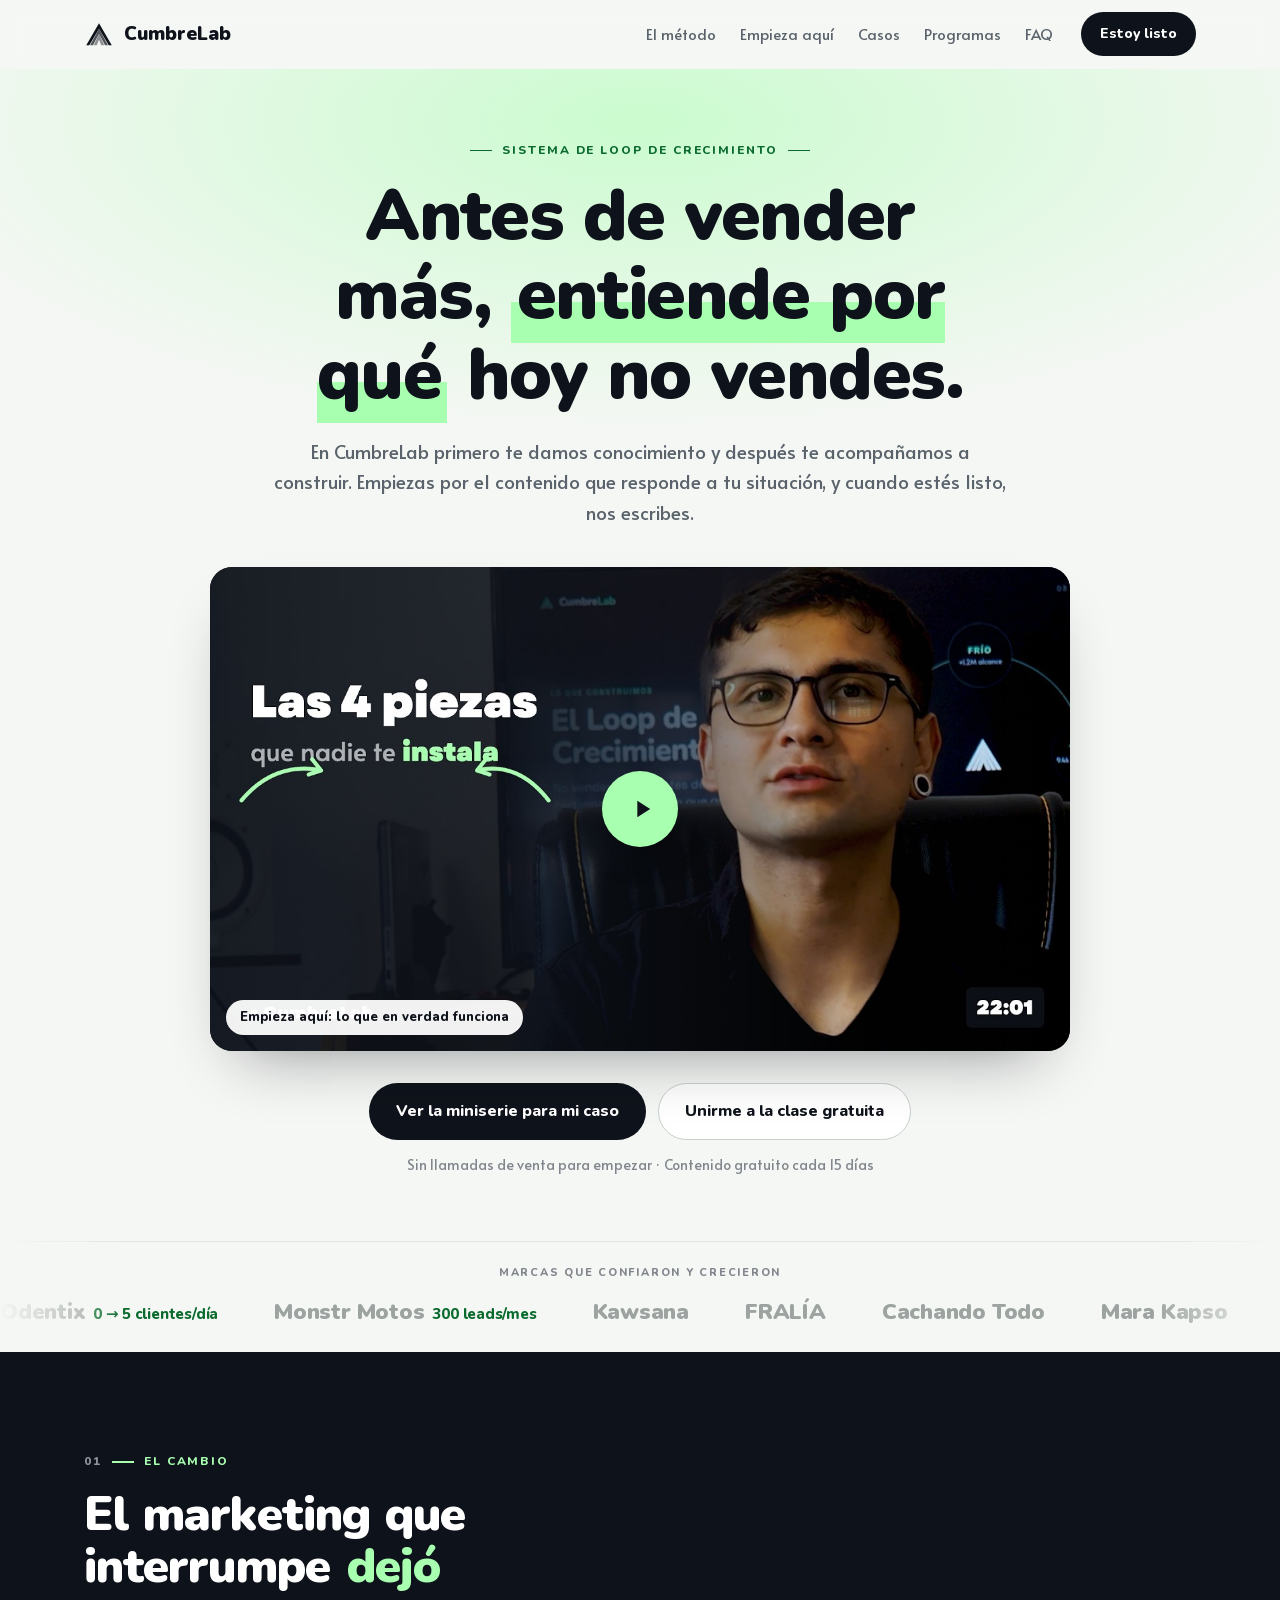
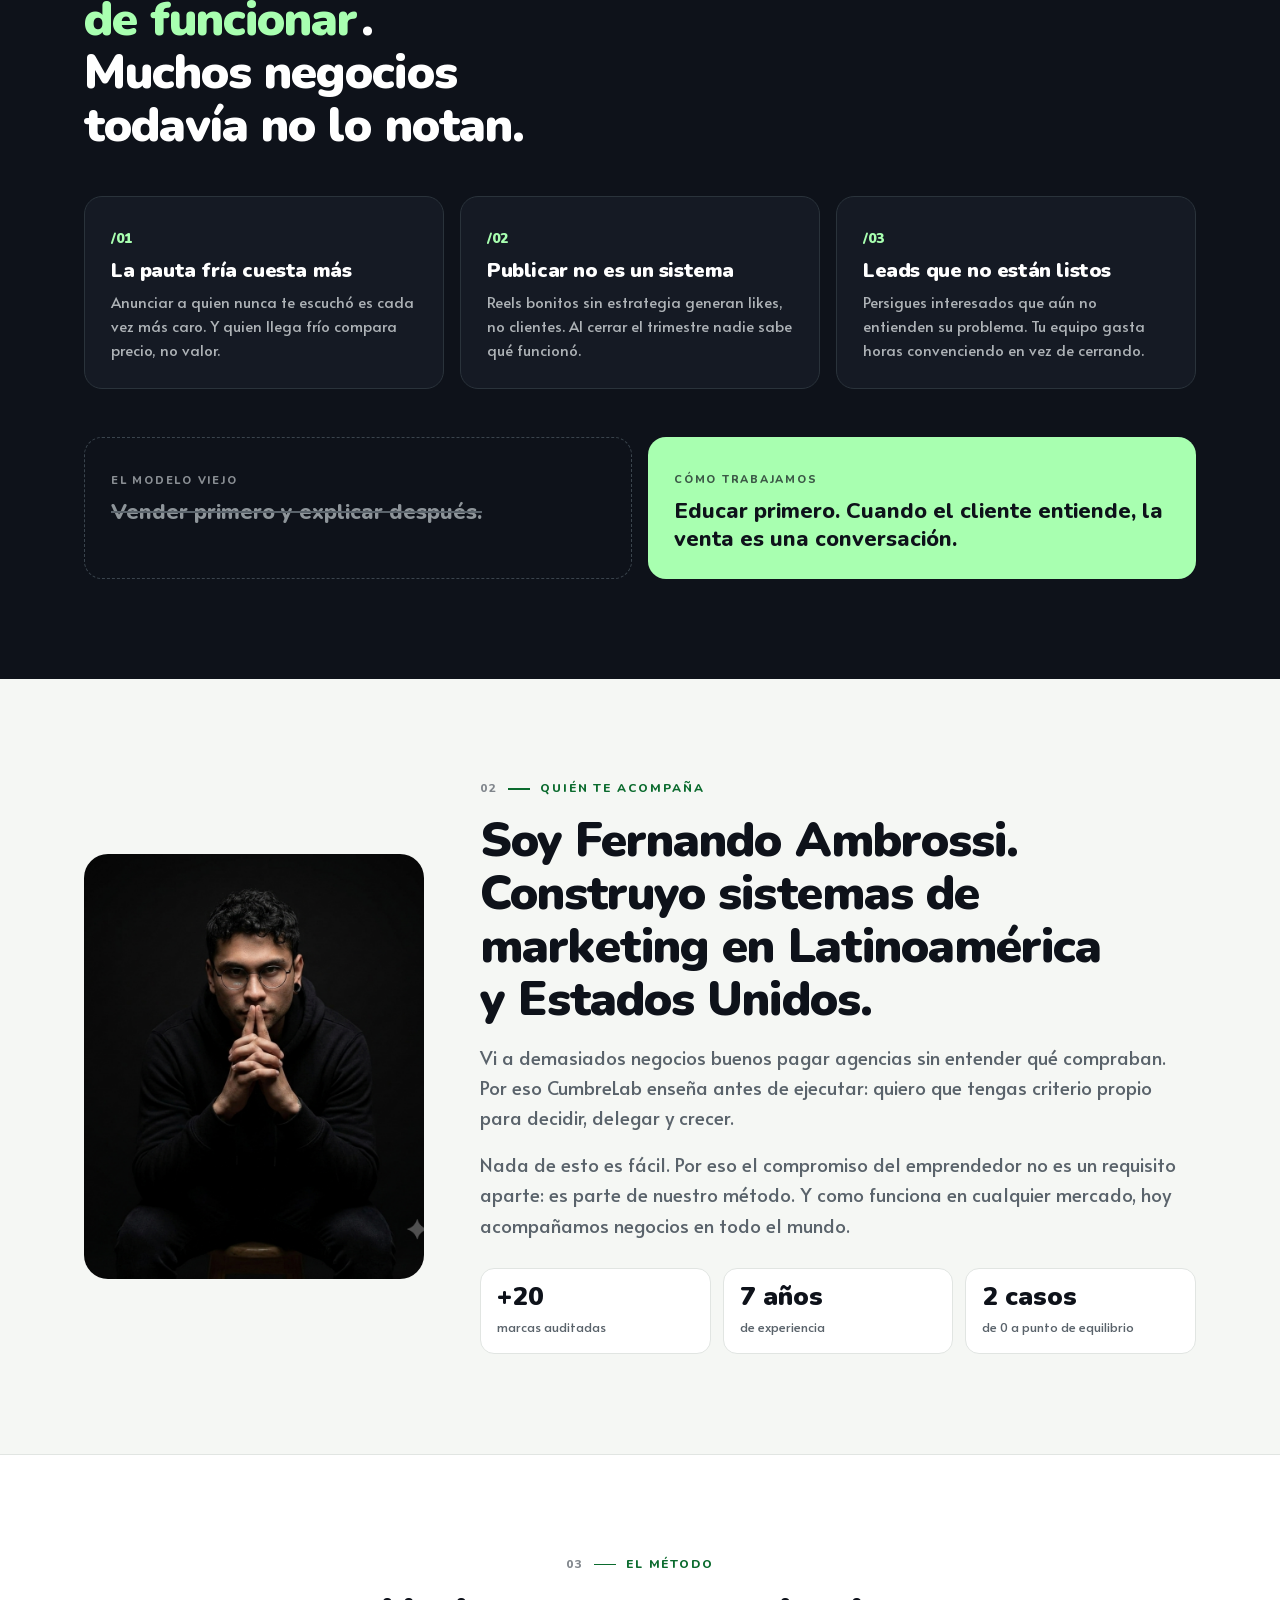
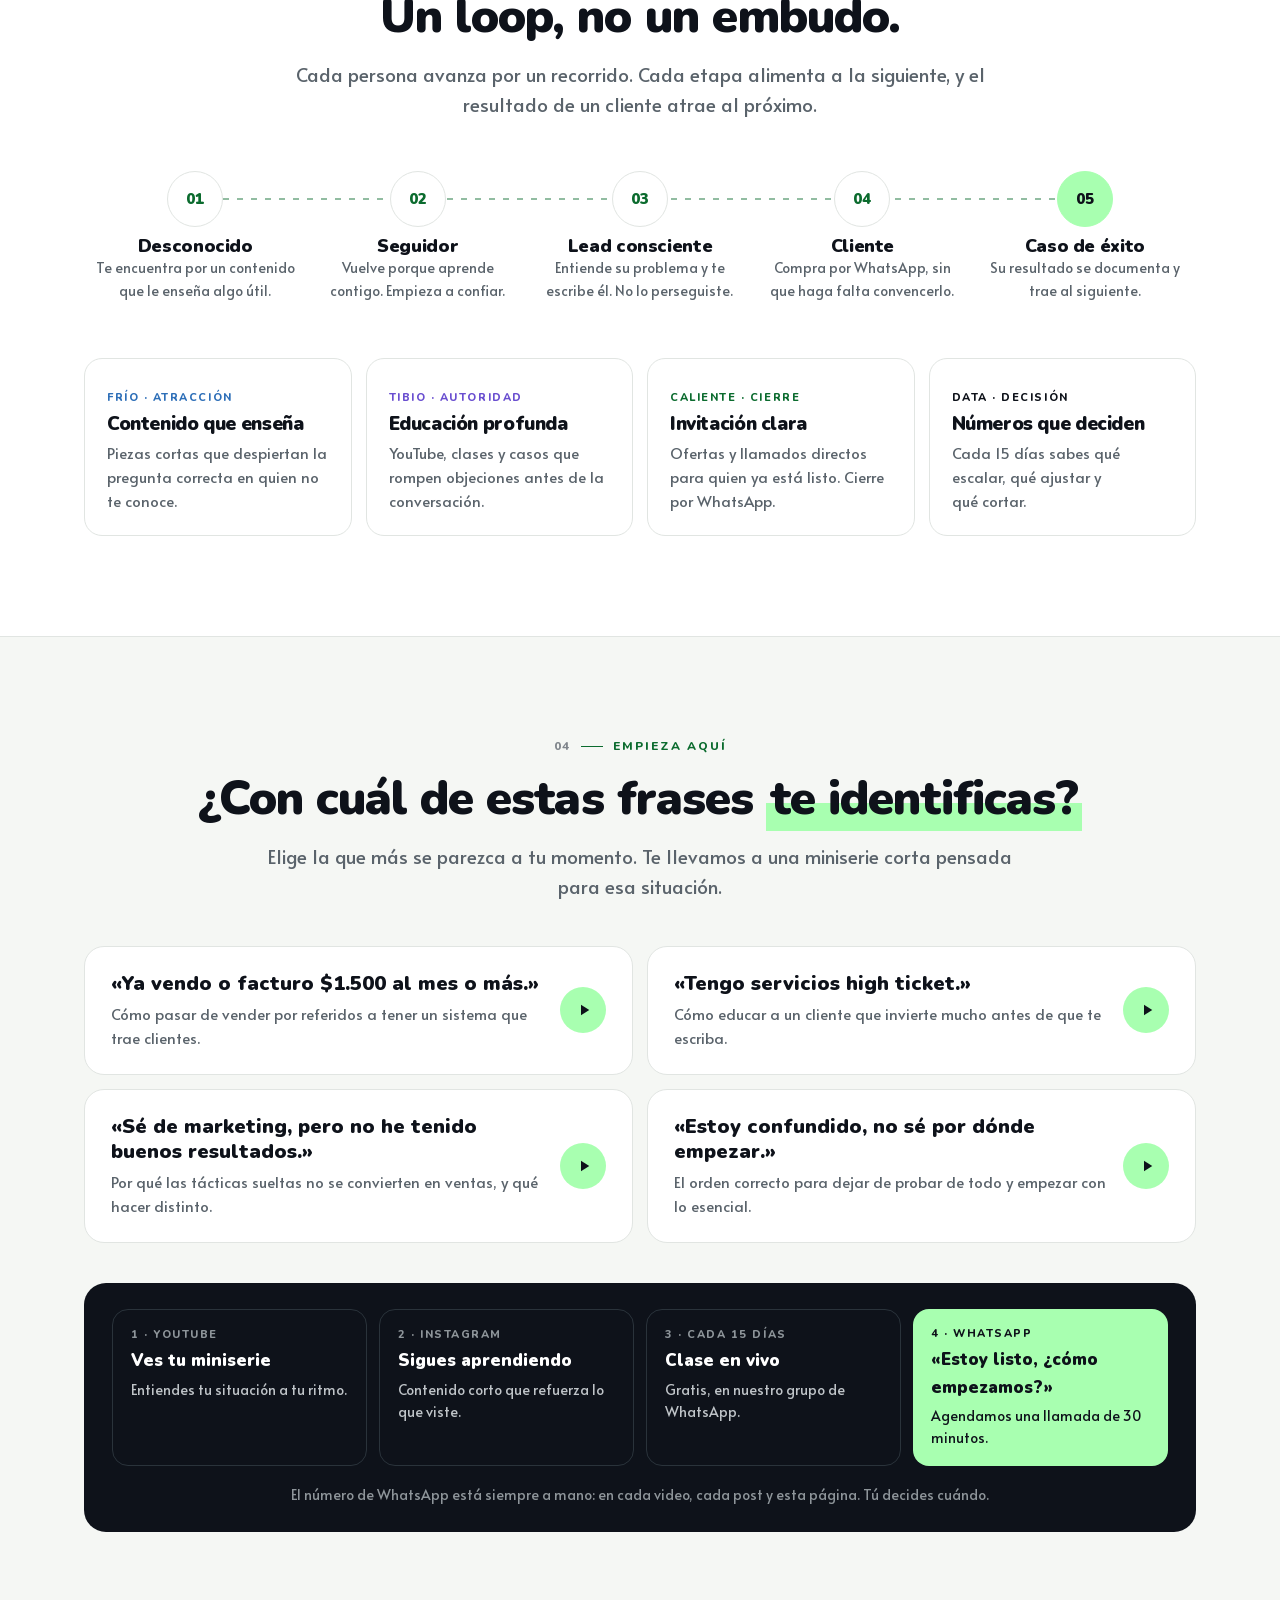
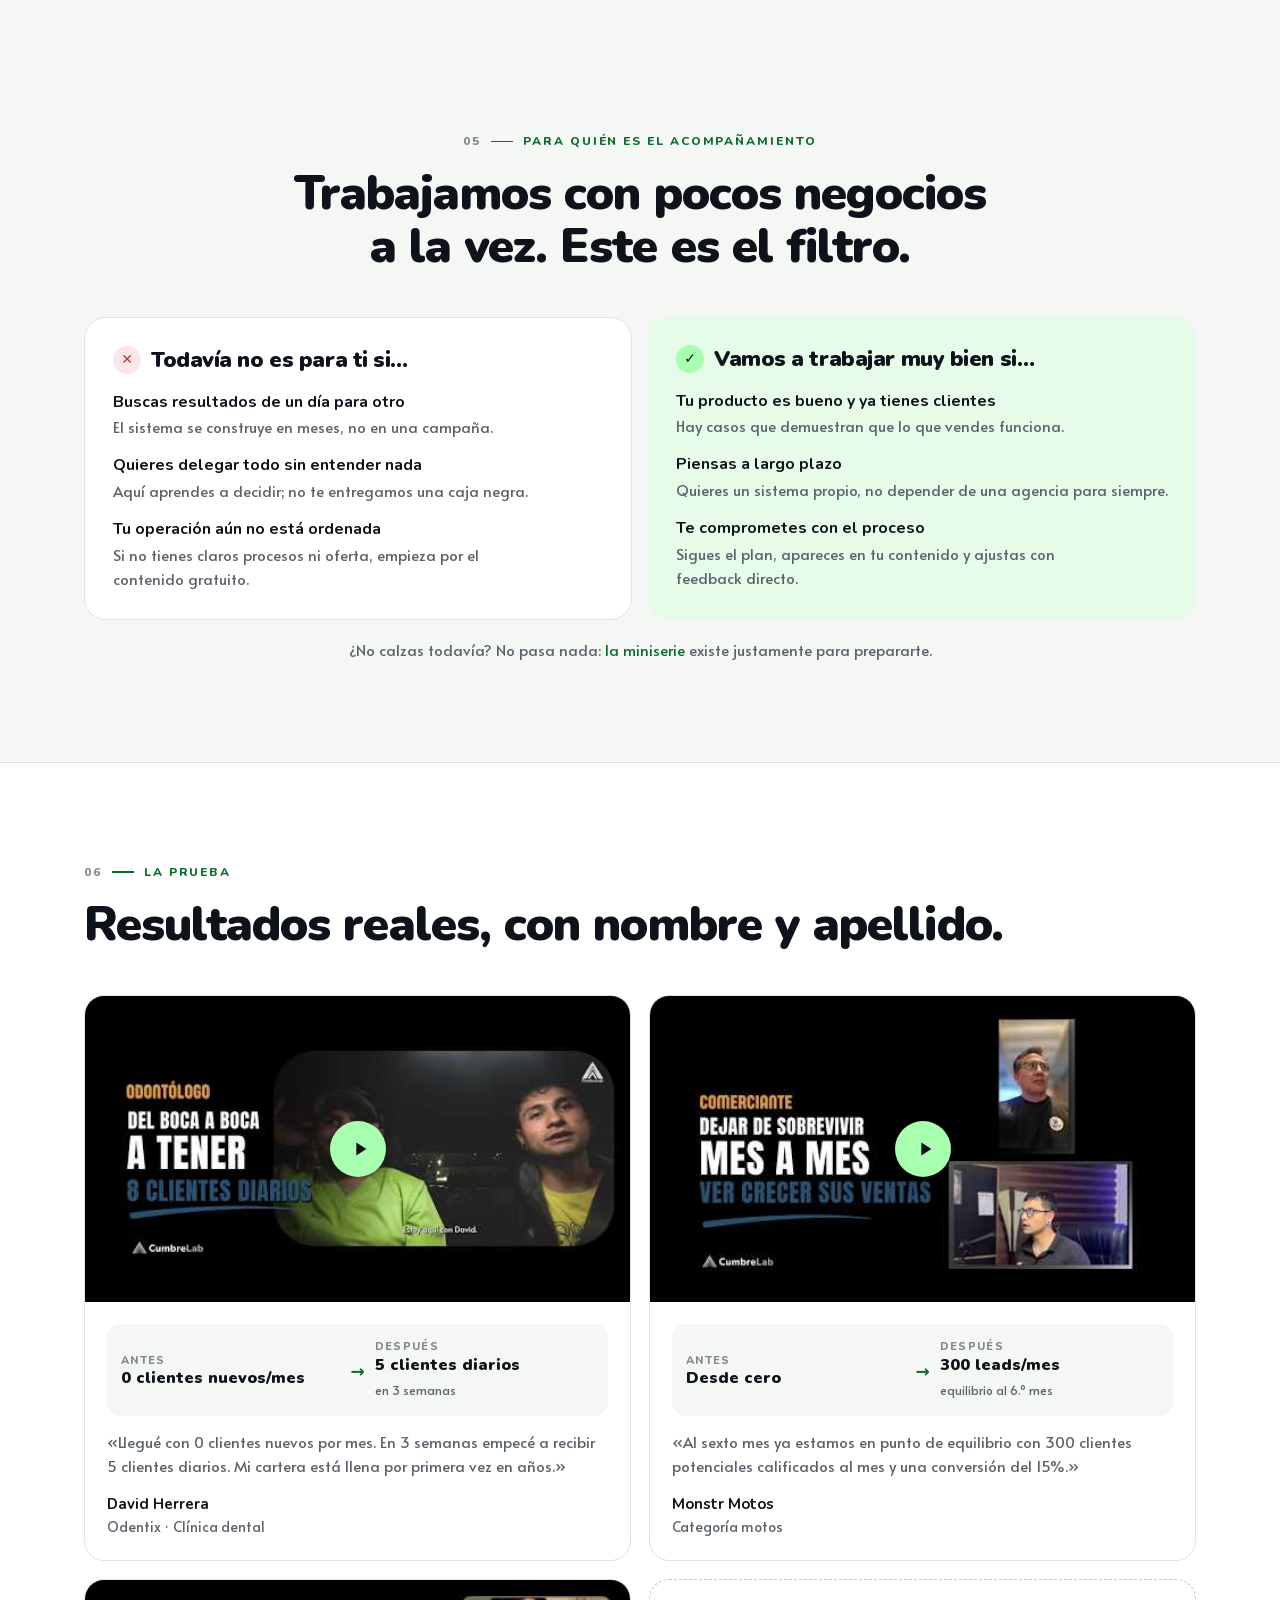
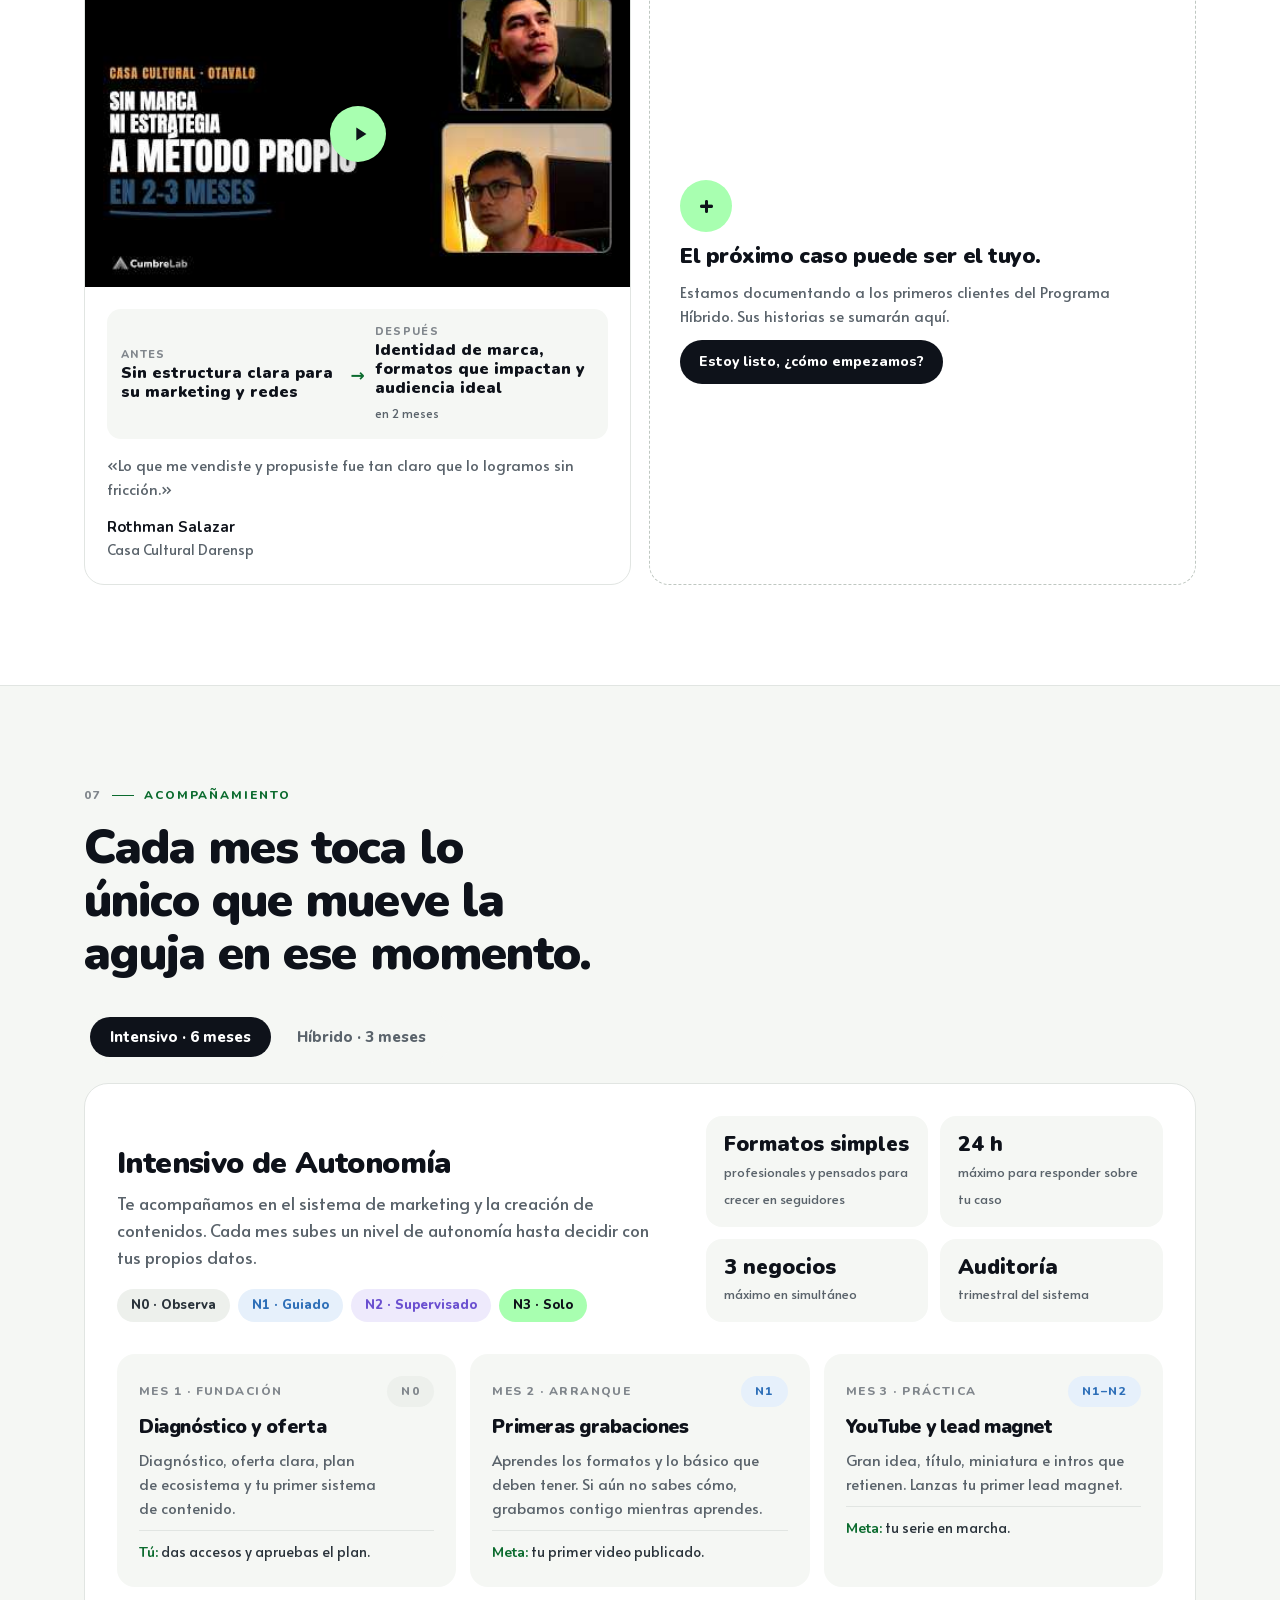
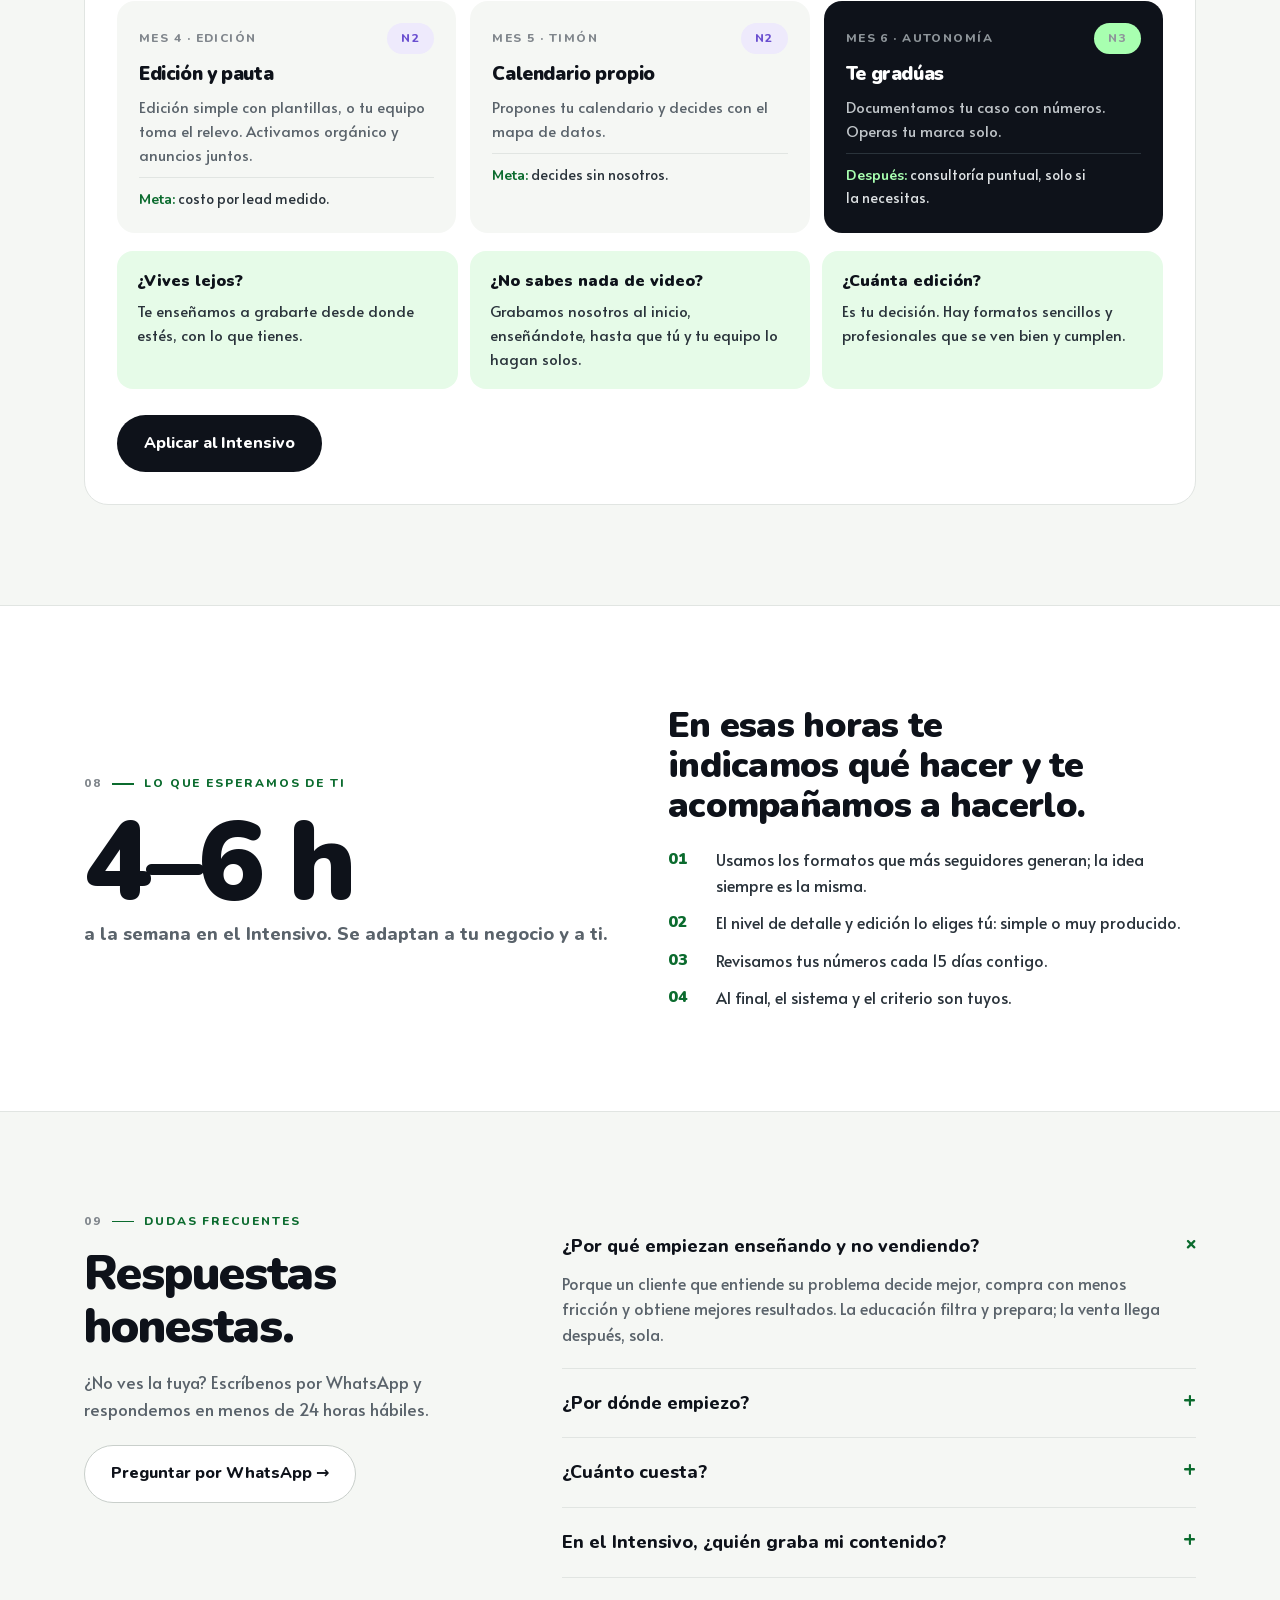
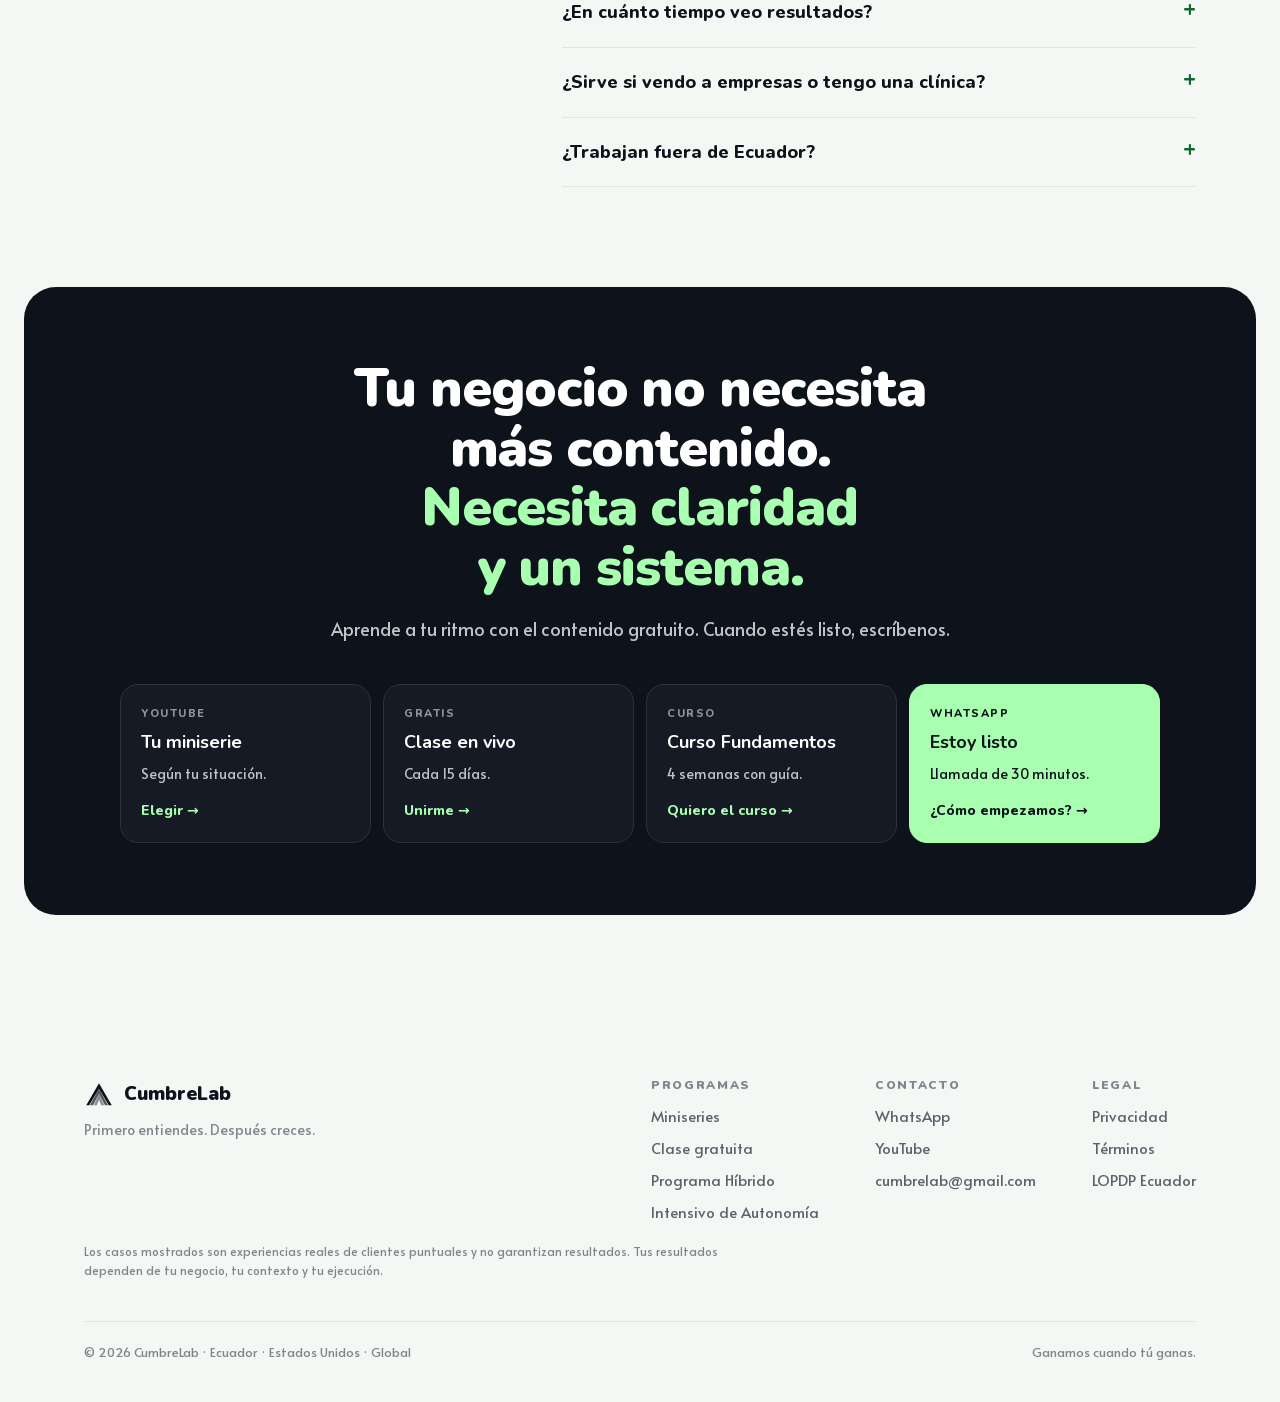
==== commit 4b841e4b: "Add files via upload" ====
--- a/index.html
+++ b/index.html
@@ -367,7 +367,7 @@
   </script>
 
   <script type="__bundler/manifest">
-{"3cbcda88-239f-4000-aac2-08f13bb29b38":{"mime":"image/jpeg","compressed":false,"data":"/9j/4AAQSkZJRgABAQAAAQABAAD/2wBDABALDA4MChAODQ4SERATGCgaGBYWGDEjJR0oOjM9PDkzODdASFxOQERXRTc4UG1RV19iZ2hnPk1xeXBkeFxlZ2P/2wBDARESEhgVGC8aGi9jQjhCY2NjY2NjY2NjY2NjY2NjY2NjY2NjY2NjY2NjY2NjY2NjY2NjY2NjY2NjY2NjY2NjY2P/wAARCAFoAeADASIAAhEBAxEB/8QAGwABAAIDAQEAAAAAAAAAAAAAAAQGAgMFBwH/xABREAACAQMBBAMKBw0FBwUBAAAAAQIDBBEFBhIhMRNBURQiYXFygZGhsdEVFjI2VLLBByMkMzQ1QlKCksLS4VNic3SDRGN1k6Kz8BclN0XDZP/EABkBAQADAQEAAAAAAAAAAAAAAAABAgMEBf/EACYRAQEAAgEDBAIDAQEAAAAAAAABAhEDEiExBBMyUUGBImFxM0L/2gAMAwEAAhEDEQA/[base64]/tK/pXuK9eKdVXQdy70qytKDqzncNLqTj7jnr4ObS3bpZ7ZR9xMsvhCGCZnTv1br96PuN1G1tq+Oitr2eetOPuJ2mS3w5oLPa7LO5g5dHXp46pzjn2EfUNAWnwdSrb3Uqa5yhOLS8fAr14262tePKTenAB1NPtdNvr2nbOdxSdR4UpOLWfQWD4lW/0qr6F7hcpPKsxt8KWC6fEq3+lVfV7jTPZK2i2u6Kzx4vcR7mP2noyVEFl+L1puyl0tbvW1jK6vMbFsxauKfTVuPhXuHuY/Z01VgWr4r2v9tW9K9xzdV0GpY0umpSdSkvlZXGJMzl8I1XHABZAAAAAAAAAAAAAAAAAAAAAAAAAAAAAAAAAAAAAAAAAAAAAAAAAAAAAAFg2dila1pY4uaXq/[base64]/FX3ubjmbT7ORtlK+scRjF5qU4/o+FFh0G5neaNbVqs9+o44lLGMtPH2FbslOabuNSnLe4JS6/Oyz6LbO00ynQbTUHLDXWs5Ra3tque46u9JmOHnIdTmyd1ecgz6yg5D+RU/a9pOoQ3rePn9pAXyaviZ17KObZef2lJ5qta1TNN7SjOyrRkspwZNlAj3ixaVvIZpj5it8PNAAdjEAAAAAAAAAAAAAAAAAAAAAAAAAAAAAAAAAAAAAAAAAAAAAAAAAAAAACy7LrNpW/xPsK0WDZ+6pWtpN1pKKnV3U3yzgrn8ameViUT7uJ8Gso+waaTTPtWapUKlV8oRcn5jlaqFqFKNG+r04R3Yxm0l4DC2g6lxCC62bbzeqt3Msb05PeSPulyUdQpN8s4Orf8Wcn8o6OpqKlSU/[base64]/wBxlIsdSubKqpU6j3euLfBlud2rrS51YPvZ028dhHR02J6tx50ADpZAAAAAAAAAAAAAAAAAAAAAAAAAAAAAAAAAAAAAAAAAAAAAAAAAAAAAATYrOkY//o/hIRM/+nf+Y/hAl6ZqlexapvM6Wfkvq8R2dT1KlX0abt55lUag4vmk+ZVKdbcTUoqWet80To0lKkpwnGUXjk+K8DXUY5Y99tJZp8q4p04KUFPhnD5f+cTXTjGNxTzSVN81jrNmoT6OtDCziOGvGZRhG4UatOb34RWE1zInhrhq/[base64]/sO1Y2Gm3WpSmrZqg7eEnTlvJKbljhnGUZ58kx8tMeO5eFWBZaOn2DstRzbyq16NWomoy76EVyaWeKNd/[base64]/[base64]/hIZ1bFQekVVP8AteH7oHKOvplL8Hp/36mfMjmShneceUefgLleadT06Gn0ItOcbVTn5UnxM+S6xTj3qq6nLN5UXUnj0I0291Vtt7opY3uaPl1LfuJy7W2ai0nbRuy7iQ60qsW5Pv085PkajfBs0xeJH18GNLzKpEKnQyTXHwHTtdXowffRa4cziZyEk2R0xaclnhb6Gt0eGJ8UbL/Wd6xrSo572O7nsb4FWtqMqklCO9JN5xngWK7s5W+ztaUe9qLdlw6sNGWXTLGsyyylVvfQ3uBI1i0VCVGvTWIVqcZSS/Rk1xOdvPtNp3m3LZq6SVIZI2811n3pJdpKEpMlaZKMrtZeODxjreDlOUn1k3S2+7aPZ331WNJiCACUAAAkafdzsL2lcwipSpvk+vKw/[base64]/[base64]/kY5eMkXG0VSvRjS7njGMJU5QxLlu+brOICvt4/S3Xl9u5LaSq7ytcxt4xnUpKmu+zu4eezia62uwr0rmnVsoyjXqdIu/fevdS+w44I9rCfg9zL7dW/1yrfWELaVGEGt1zmnxlhYXiOUAWxxmM1Fblcu9AAWQAAAAAAAAAAAAAAAAAAAAAAAAEyLa0d4f8AtH8JDJiTejNpPCuFn90CJH5SzyyW2+1N6hGteuCp/e4whFPOEo4KpTpyqSajFvCy8dR2as4x0xKMk8vHB5/85GXL31FsXFqPNSRiZThOD79YYaxBPtNFWJm0+Hh5GBspNynGLeIp8fB4RUx86KfNRZlTg99ZR3bajv8A3vCynhkqnpcFUUtxNmfW6Zw/[base64]/[base64]/hNJY1GHOa5QqQ/lAz2vSudmdUpLGacFJ+ZqR16rqQqyqTlHuaNJ70cZlnt8WMnC1LUbC7tNetKM4xrQt8SnKa3ajdNtbvHq5HRd7a/Cue6qO73P8A2ixneA5lPWLXRNF0OdafQ2lW3Sl3m887ia5ec37L1qD06pcW/wCJu72tOnwxwcnjh5jToV3p9zo2lXLvaEVZ2/R1Izklh7iTzl8MYMqOraZQsbKcpqpG4vZOluyS3HOc5KTWVhYfrA832qpdDtNqMO2vKXp4/aco7+3Kg9qrudOcZwqKEk4vK+Sl9hwAAAAAAAAAAAAAAAAAAAAAAAAAAAAAAAAAAAAFt2OvKNlp1/VrOn2RjN8JvHIqRNsK1FwqW1w92nUw4z/VkusjKbiZ2rtToTup1JdFThGb3moRUY+hFerwlbXE4JtOLwdihK+hRcVTdRR4RlGSakvHkj6lp9zVu5VadGUlLHm4GWEsuqvlZZ2cx1JSWZcWu0xfJE6lpl1lqpb1En1rHAyr6XcrdVKjOXbnBr+dKfhDtqErmvGlBpOXW+SXWzW1uzaTTw+a6yV8F3v0eXqHwXe/R5eolDt7N/hNKeU96m0m+1dR27itG1ouTWZY4Irejz1LS6st20c6U8b0W/WjqalUnWovcpylKSz4jnzxvU7eLkx6e9cHUa3S1ZSnLM5czRZ1Kc9Rg603ClOSjKSXGKMnpt7Jtu3nl83lH2Gl3W/mVvPGPAazHU05c8+q7dOv0dtdzo0aqrU4LKmuvJ8tc1anSzfDqRFo2l6oS36M23hcewmUqNeCS6KSwZZY1aVtozSu60W/0UzequEuPiI0KFZXTm6bw4YPtSlWb4U5FLjV5lEqoqF1DduKcZrta4rxMhR0voLmFahPfpxcm0+cU0/SZblxFLFKRpur/uahVi5J1ZrdjBPLj4X2FsJlKrlcbFfAB0sQAAdPZywo6nrtrZ3DkqVWTUtx4fCLf2FyudhdNoUL2o5XH3ucVS79fJajnPDtcirbE/Oyw8qX1Weq6tKMtMr46mk/3kB5btno1roerUrazdR05UFUfSSy8uUl9iLBq+ymz2nWCc7ivC7rUpO3hKfCc0uC+T2tek5/3TfnFQ/ysfrTLNtfd2dKwtrW4sY3Fe6ozp0Krin0MsRW9l8Vxa5dgHPuNgdMhZVKFO7rd306XSb0mlGT49WOWU+vKNVxsxsxT0OWqQu7h0HF7lTf4OXFJY3c81g7lfTqmsaZU0nW1RnfUaSqQuKWcccpS4pYeY8Vy9OFXa3/AMTUP8R/[base64]/RW5n1qR5IAAAAAAAAAAAAAAAAAAAAAAAAAAAAAAADp6Lo1bVqrUXuUo/Km/YPA5gLqti7THG5rZ8GPcffiVZ/Sa/q9xT3MftboyUkF2+JVn9Jr+r3D4lWf0mv6vcPcx+zoyUkF2+JVn9Jr+r3D4lWf0mv6vcPcx+zoyUkF2+Jdn9Jr+r3Hz4l2f0mv6vcT14nTVKBdfiXZ/Sa/q9w+Jdn9Jr+r3Drh01SgXX4l2f0mv6vcfFsbZttd0V+Hi9w6ojpqlguvxLs/pNf1e4fEyz+k1/V7h1Q6apQLr8TLP6TX9XuPnxMs/[base64]/clClQpToLvKcFFZUnl8PMcrZWjSuNpLGjXpwq051MShNZT4PmgOvV+6DqlTTpWzo0FWlDcddJp+PHLJyp7Q15bMw0ToKfQwlvdJl73ynL7T1WWz2jSi4/BdmsrGVRj7ip/c+0WzuLO+qX1pQrzjX6JdJBS3d1ccZ8YHP/APUK97qjX7it8xpuGMy5Np/YXHRac6+maVf3dyqUaNDMKdNuMGpRS7/L77C8Rztq9I022p6U6FhbUuk1GjCe5Sit6L3sp8OR2rzTdCt6Mal7aWFOlHEIyrQikuxLIFB1baadpca3p9tSoVaF5Wm3VUs84qPDHDqPtht/[base64]/[base64]/AJDX8hieUV5cADZmAADba0u6LqjR5dJOMOHheD26/r9BXsFnHSXG5jt7yfuPHdnaTrbQ6dBddxB+ZSTPYNTsJ31WxnCqqfc1zGs8rO8kmsesCl/dThirptTrlGovRu+8rex/zp0//E+xlx+6hTzpVnV/VruPpi/cU7Y/506f/ifYwPY3VSrxpP5UouS8Saz7UcrRLdabYX05LCld16uPBvNL1JGV9cdDtNpNNvhXpXFPz95L+Fme0NfufSpOPBzq0ofvVIp+psCBtl+K0f8A4pR/iJu0mjPXdM7jVfoO/U9/c3uXgyiFtl+K0f8A4pR/iM9ttQu9N0LuixqulW6WMd5RT4PPagKFdaL8A7W6fZu46fNWlPf3N3nPljL7C5fdH+bP+vD7ShW+oXmp7SafXv6rq1enpR3nFLgpLsRffuj/ADZ/14faBO2c+Zlp/ln9phsT8z7LyZ/XkZ7N99sbabvH8Ha4ecw2KTjsfZZ4d7N/9cgPmwnzPsf9T/uSPmwXzRs/HU+vI+7CfM+x/wBT/uSPmwXzRs/HU+vIDbsf82KHlVf+5I0fc/8AmnbeVP6zN2xrUtlrdxeU5VcY/[base64]//ADNmnzldbF05XEnVlUsnvuby5Zjxz2mFus7AwS4t6b/+YGWifMq2/wAn/CZaNRlcbGWtGGN6pZKCzyy44MdG73Ym33uH4Hnj5Jlo1WVDYy2rU8b9OyUo57VHIGUaHwPsjKhXnGTtrSSnJcm1F8iPrXzDq/5OPsR53q+1eraxbdz3NaMaL4yhTjuqXj6z0TWvmJW/ycfYgM9r/mfe/wCFH6yMte+Zl1/lPsMdruOyF7j+yj7UZa/w2Nu88PwX7EB42AAAAAAAAAAB6FsX+Y4+XL2nnp6HsV+Y4+XL2mPN8GnH8nfSPuDJI+YODqdWmODXXrUbak6tepGnBc5SeEatUv6OmWcriu+C4KPXJ9iPOtV1a51S4360u9jwhBco/wBfCbcfHc+/[base64]/LwZ/x8vSM55A87hrF5B8KifjiSKe0V9H9JPxOS+016cme4vbMSmx2oul8qGf2/6G+G1c18qlL0pkav0bn2tZHv/wAhr+QzhQ2rh+lTl+7/[base64]/5M/[base64]/[base64]/06Wn6Y5VI1WulquLit1POFnjnKX/AJyogAAAAAAAAAAAAeibE/mOPly9p52X/[base64]/8AZ4LsnL2kc3x2px+UrVpb1r4ii1XirNf3n7S8anxtZeJlGr/lFTy37Svprva3NPDHIyY5GTqc7PI3jDIySjTPeJOnSzfUv2vqsh5JWm/l9L9r6rAgAAIAABvsvyyl5R0b6hVqZqQq7sYw4xy+PM51l+WUvKJ99RuKk80ptQ3cNb2O00x+LPL5JNKO9bU1/di/YQNX/GU/EybTnu0bfslhf9JC1f8AGU/Ey+fxVx+TG0vIUbd0t2bm28YXWSbzNPTVCo8zaS85o0u3Um60uO68R8Z9vY1+lVecY9FTaxHPVkrN9KbrqQaVR0qkZxSbi8rJ1bKpUuM15ySx3iilw7ckaFzTuKtOlKhCKcuLRMp2/RXTlTio0nDDSfXkYT6M79uVeS37qo8Nces7VF4o0l2xXsONfNO8qtdp1N7dp2j7Wl/0sYeaZeIztodFRjD+8/az5Q/G3Hl/YjKcvwilDtUmY0Pxtx5f2I0/[base64]/Kl7WUcvOyqzo1Pype1nP6m647WvDN5s9bnXqW91QUo9C7Z1HlccxfV6jhbM3k7HVqdSmqbc06WassRjnrfoLXc2/S3FCDXCpGpTfnjj7Sl6RZu+1Gja53ZVd6MW/1t1tetIx9PlM8LGvLNVnq1eFxf1q1vUk4VZuWcbu82+LS7MkGlKqqypwlJNvBYdfs7ez1Duai3uUoQS3+fJZ9ZzaFJSuVJLhHi2dEuozmNtYToSVx0c5ObccwcjDudyhiLkp5zk6dxRc4wlFd/B5j4fAYJScsqnh+MjqX9vuiQs5SrQjKW9wbOjRsN1ZjVnDyWbbWg1JzqYbfBJdSJe6kuBXLKtMcI4jsa061WEakUovm11Hc0mSt/wACS71R34PrfaaZUszk4ycZSxxRusIdNdxqv5VODTx28veU5LvHutjjI36hxtp+J+wotx+UVfLftL7er8Hn5L9hQrr8qq+UyvpL8lOfxGsHwHa5X0HwAMkvTPzhS/a+qyIStL/OFL9r6rJQhAAIAABlTlKE1KHylyN7vrnk6j/dRpo1Z0ainB4kiT8JV+tQfjRaf6rf8aXdVnGEXPhBpx4LhjkY1q9Su06kt5rlwJPwjJ/Ko0n5j53bTfO0pPzf0Hb7P000rqtRhu057seeMIVLuvVg4TqZi+awjd3ZQ67OHp/ofe6bV87RLxMn9n6Qk8PKJHd1zu46V+hZNvT2T52z8zPnS2P0ef739SJNeKb3+EPmbpXVaUYRc+EGnHguGDf0th9Hqen+o6Ww/sKnp/qNf2b/AKaXeV3UU3U75LCeEI3lxFyaqYcnl8EbelsPo8/3v6jprJf7NL94n9o/TTO7r1HFyqPMXlNJLB9qXdepBwnUbi+awkbu6bRcrXPjZ87sodVnD0/0H7T+muN7cQioxqYSWFwRjG6rxqSqKo1KXPhzN3dtLqtKXo/offhFr5NCkvMP2j9I1WtVrtdJJyxyPipVHypyfiRJ+Eq/VGmvEjF6hcv9NLxRRHb7T3+kedOpBJzhKOeWVgxNlW4q1sdJNyxyNZW/0tAAAAAAAAAAAAAAAAAAAAAAL5sis6LT8qXtZQy/bHrOiQ8qXtZyetuuGtuD5u1KGJ0J/qVoP14+0pOnruPaqiuXRXqj5t/BfJr8Hm/1VvejiUfWl3NtRdSXDdrqovSpHH6HLzG/N3ruba03DWd7qnTi/avsKzN1IVE6ZetubXftbe6is7knCXifFewodWrKM1uRzLwnfflWeN/jEqlKq57/AEji+TjzRKpJKXPPac2lWut7hGEV1pkyFSrvKThFLrwyLGkroJdhkm+CRrhNOKwZuSSK1aVjwlWjT3oxcuW8+BO0uMpUJVJ0nTnJ4cW84xlcPB1+cg2kYXGoUozipR3uKaymWBwjCKjCKjFcklhI5+bPU6UyflBvFmhU8l+w8/u/yur5TPQrxfg9TyX7Dz284XdXymX9F/[base64]/[base64]/B5J9aODQtlC/bj8mKzgzvHhlLcvLSb6pIut207abXFODafmPPL38rq+UW2heqFnUo1d5rdajhZxnqK5Ws5VbupNR+9Z3uD4vwJEelxuFy2eowupqOcfCfUp0KKW9Ral15zg1urSXKlD0HbK4rNIgSb5Jsld04+TGK8SPju6n6xKrQqVR8qc3+yybplGrG+pylTkklLi1/dZHdzUf6TJGm1ZTv6Sb/[base64]/mM3e2Lx31xlf7uP8xpMLJprcsfxXQt2+TJ9GPWzjQ1Syhj8of+nH+Y3rXbNdVx+4v5h0VacmLp3c1Gk8+Y5tCG7mUucnkj1dWtast5zuF2Lo48P+oQ1Wzill12/BTS/iI9vJtx83Hj3tTZZ3JPlw4EerJxWVz6jVPVbOSxm4X+nH+Y1vULJyTcrh46ujj/MPbybX1PF9p0e8ppPDT6mapWVrWTbpKL7YPBqlqllJY/CP+XH+Y+R1Syj13H/Lj/MJhnPCuXNwZeWqpo+fxNfxKax60Qbi0uLZ/fqbiv1ua9J1Vq1llN90f8uP8xm9ZsmmpRryi+adOOPrGk6/y5s8eC/G6cGKzKK7Xglab3mox3uUVNvxKLM68tNqVd+lK4pLnuqnFpP94wr3VJRqRtoSj0nCc5c2uxJckaOS+UMAAAAAO5s3YQqVJX1zFOjSeIxlynL3L3HDOlLWa3ccLalThShCOFu5z4/HzAx1rT+4L1xp5dCp31J+Ds8aOhdaJaQ1COkW068tR71OpNxVFtx3nhYyljkzn3erVLuzVvVowe696M+OY/[base64]/9k="},"f1551481-a09b-46bc-a5af-26f231fdaeea":{"mime":"image/jpeg","compressed":false,"data":"/9j/4AAQSkZJRgABAQAAAQABAAD/2wBDAAMCAgMCAgMDAwMEAwMEBQgFBQQEBQoHBwYIDAoMDAsKCwsNDhIQDQ4RDgsLEBYQERMUFRUVDA8XGBYUGBIUFRT/2wBDAQMEBAUEBQkFBQkUDQsNFBQUFBQUFBQUFBQUFBQUFBQUFBQUFBQUFBQUFBQUFBQUFBQUFBQUFBQUFBQUFBQUFBT/wAARCALQBQADASIAAhEBAxEB/8QAHgAAAgIDAQEBAQAAAAAAAAAAAAECBAMFBgcICQr/xABkEAABAwIFAgMFBAUFBw4KCAcBAAIDBBEFBhIhMUFRBxNhCBQiMnEJgZGhFSMzQlJicpKxwRYXJDRTddElNThDVnOClbKztNLh8BgZN1RXdJOipNQ2REVjdoO18SYoOVVmwtP/xAAbAQEAAwEBAQEAAAAAAAAAAAAAAQIDBAUGB//EADcRAQEAAgEEAQMDAwIFAwQDAAABAhEDBBIhMUEFE1EiMmEUM3GRoSNCgcHwFXKxBkPh8VJi0f/aAAwDAQACEQMRAD8A/[base64]/RJCBmT0S1nsnwgIAyO/hKXmH+FSui+6CPmO/hS8x5Ow/NTv+CSCB8w9LIs8qaEGMtkS8uTdZkBDTB5Mn8SYhfb5lnRdBhEUg/eBSFO/q9Z0InTD7u4fvFHu7v4ysxKBuhpgFKQf2hKl7sf4yst7Jat0Sxml/lbeqiKJrf3z3WYuT1IMJpGH94pe5xi1yVmPHZHKgYfcovv7oNLFb0WUhHXsoGL3KHSBbYJiliH7gssl0AqRj8iJu2gH6p+7RXvoashR0T0nSHu8RG7AjyIv4RdSO5SSpLy47fIFIRxki7GgfRJTAuQk8IR0N3+Hb6JaB/CFmJaPqsY+LlTKfwQIB2bYWTsOyCCEdlG06BaNtkrjoLIJsg9E+SSQDbfZI83shB55UJFgeimxjn8DZZYYdQuRsrgi0s1fI38VTLPSdbYKfD5qk2Y2/[base64]/[base64]/[base64]/lPdtlLgRc8KI5ta7ebqOprX+WBtySsTJHEGzrO/hsp35VsWAGx2DnXKg5xa/SsLjrGq5JUml+q5Ze+1wl8oTMgDh1B59E/NHQ7DosZLXvINm2Uf3CQdjsT2S/hPn4SfJrFrHT1KjtJpAsLceqh0AHxNHXuhxAN/wASTU2hPVZ4uSBa1wOU9IMYc/4TxayxB7i3SXWbymSAL/kk8+Q2HS52xcelkbNdZ4v6pAC12325Kh1TeoGdyT1Q5xNrpJ229VGtoK1yg7JkbDflL+pRZpI6ADn1TIFufuSFrXQbWvdTJr2DYWQCAd/[base64]/RU7/[base64]/[base64]/EDvwoMOs7jcHlb/LPymbkIAtbfayiDqNhseyV7ktOyt7GQtY0AcKLthtuol40E9B36odZpbvYngd1Xz8Em0gTa6TyC82ssRlFnWdc9lI/DHqda57JN/JSdGA2zSd+bpD5QN7rEyUgBtr/1ptc6NztQ2PHomwyT5Z0izkgNT9yLHkFMv0Rknk9Fi3sdtuqm/wAokSlc8P3AF0EkAna6xuc5xJcbpsBc3SPlPJJVfhPyTrX+F1x1FlK94yy9jYuUBclr7C1kC3RJdqpvjdq350gqMbQT6/[base64]/[base64]//[base64]/hCpdG1Gkw9sFy4l7z1PRWW0Ty4kkAdEOL4z8TSPqqdRiLgbarfVV+F/bYSyNoQwvkAc7gBa3FMcq4obMe0xk7iy19RNFWP0yaopQfhf6q1FQOjYBNI2dp4J6J5vlPqbaN8zql133dbqFbhwirY5skTQ4g3BJW0MUMbbH4W26BJuIQ04A1SSjoN1a3XhGOPd5+WeVkphHvBYT/ACCtcayClY7QSZD05VOvr3VUvy6Lb25sqWoNN+Sqdty9tL24rlTVyyE7EW63VRtS+F7XRkteOvKg6ZxvuQOwUN1pMZGOWe/2rMr34g5mlpdMAb+qqLb4RhTsRZOIXgPjGsC9iFXrKsVTI3uYGzgkPNvmUTLV1F7x7m7WvKCCLXWypJI5XtjfTtJdtqHRKXDSznZv7urkqPuSXVPs2zeNaxTiaHPsRcWJQ5vxWtb0WWGN/wAeiziRb1sr2+GeON2rk35TvbYi47Kw/[base64]/CyabNuASsUjnyEAnSBxZRNU2YaI2lpsT9FjdZxIbsOyyPvYG13dT6LDLGGvaWk8q1iLd+Ca0sf8PHY9EOJjsSdV/ThZHv0MOjngFYi3RYtG/VTqxOth0pkuXcfRD3NPA2UQCGm+yiHchX9f8AVW+fYtfjr0QAO/Ck1xjtbkjlLdrLXFr3sssvCSI0uAadknEnjZPSW8pX7cJrRs9RBsDsVEX5CfU7IAFjvY9Ap0jYDgGm9wfQJHpblGk9kEaH/EPuVPOvIOEdfRBII7b/[base64]/JIFMIg0IQgEwkmiTHCajdO6INCEImNFWD/AA8/[base64]/[base64]/lchYWxvpWlrahrmjezuVngoTVNLtLtJ6na6xPwZul1ngfyeSqXOTxWmOPd4NuLthI1AO/[base64]/[base64]/ES4kWWQsbqNjb6qLwGbXuSpqESSLWOx3slcAHueFkbG11rkCyxg2cNuU8+xJxGwaLbKD7OOzdNuVK9hfuVEu29VOV8aDcelki2zR6pcBMbjc/cq27qA5xc+55SvY9igc3RdArm/KCSeSSUIBssvnykXQTdCBsnmgQhCnVQEjt6J9t0juos2k/uSJRdBF1G/wABX4QgG6E83yeAkQmTZHIUZfhMIFPlIixTCrPwl6KFIKIUgt3OakFFSCqGn+SSY5QO6EDhCBoCEBAxwmkOOUwgEIQgYTSTCACaQTQCfBSTHKB8JpIQNCEIAJ/kkmgAml0TCATSTQCaSaBoQhAIQhA00kDZA+EICEDQkmgEwkgInSSLoQgEITCAQhMIgBNIJ8Is01cP8Ob6haqb9s8eq21edNay/Zamf/GH/VEsThZwQh/[base64]/Oo2lO28rbi11uY5zRwuEdjM/YE9FUZSxwRgtNyOSVKNwBMj/ALlSeZ5WvtdpqHymmWd+t59eFAMEkhIBNlKB5mb8XJWww7DjM4kO2WGWUxjbDDbUyMIds25UmQHYujBIO23C7bC8nT4m68bLtHJIst6cmQQxtiibrmJs53QBebydXMfG3oYdLllNvMfcaipBFy0HsEjg5g2Iu49SF7JFkZ8jA2Jg0+g3WV3h4+KxfGL/AMpceXXY35dE6O68PGY8Elk+SMn7lfo8sTzOsWlo7L1+kycdO8dgrkOUG30t+FwXNn1sny3x6O/LzCDJWkgDdx5sFvKXJG4IZt2XqeHZZhpmg2GrqSrMtNFA0g/CR1svOz6rLKu7DpMY8zbk4B7RpAHrutnS5UIF2M0tXcUeEtm+PTv6raxYXduzBfsuXPqrPDrw6XCXby+qyhu14kc1/V9uFq6jCZaGc6w11hZwA2eOhXsLMKu43APcKrV5RpK0n9TuexKzx6mr3p8a8jmpqdsYLqkj+TbZUKs+ZGWQMs21rnkr1d/h7R041PaXEnhYH5MjLgWR6AOh3W+PU4z0wy6a5PHYcAfiJEeh1hck2Wzw3DfKpmse3fhelyYJJTzaWxAM7rWy4CQ6YNOgixbfhdE6jfpl/SaedYjgpBJaw/6Vp5sGbLGXNFnt5XqUuH6aXVI34uN1z9VhrWyucBbUdyuvj5u7w5uTh080qaTRYOb+IXMY7RNpaoP4ik52+Ur0/F8OHmBxA5XL4lQMmhqhKBx8J7henwcvZZtwZ41w0RawmMtuHnlYpoNBIvvwuqpsNZLSUj3NF5mbj1AVFmHxmpcyWMO7Ar0pzzdc1wlmnOhmn0WJ+7l0lbgbA3Uw22Wiq6UwFoPJXRx8mOfpx8vDljNz0rXUg8gWO4/qSOw3SW7j9AqxRyPZLaOwe75Seh7qum0lpuDYqLNxON1duhw6uir4JIKp1qlvyuPX6KgR5YOsqtNJonjqYm6Q7fjbVbcLZRPhxCG/X94dirYZ600ym7VCQhzGi4Bvex7KEkgD/hNhwpSR+S8sPzfxrEQ0bagbdbLtx3ax9JBpJNxcfxdAsWkBoIdd3VSu1/Sx6gcFN0TdOppvbm6vrflX2gN7Jk3aRb6HsmA0AWN+6iB8JU68aCcQTskdkW2Um2HP3LORBAGw6DulazQbf9qbjcnYWSJsl1AAbIRxsj6JvwC29h+KSd0KvvzEleyCi6FF9A/sSJTKR5Vblfg0AUFPZKyjzEgdEk+AkeeVFoOiEXP/[base64]/[base64]/[base64]/[base64]/[base64]/Q91iikdTyhzfmFwsaZJdzyo0v3eJ/DaiaOvhJFmytHHotdLs4g8pQSuhla9vIWaSMxv1B1wd+F0cd/5TK2xjADgNrJ6WuJaXdNlHyza1+OiCLEWXXZfmM5TNwyxGw2KTbOaSNiOiA46bE8nlBNri+yn+VTaxtwNW5UHWBPVA5sArsNC1jPMmcGNHJO6j36RbIrMp3yOs1t9r/crLaARD9e9sd+LlKoxNzxohb5cfc7lU3G5uTc+qd0+FdZX22F6BlviLiOoBWOV9G4/DrA/mqjwUyqfdv4W7Vs09O8/[base64]/[base64]/D6kLKMSSjTG3f71wsHh9XUdQZAz4Gni3Req5Vy5XmCCJ0ZaLXIHVcHUckzd3Dh2uposOZU0TwWAuksQLLezZQpajD20ssDah727Do36qxhGXqiNsfmu+IdLdF1DWx4e1gDRLPJsxg/rK8rdl3K77JY83g8IcLo5Y2Nh8yR5tYjovT8u+HWHYXAxzYGhw782V/[base64]/[base64]/PjmUt+WnLS1JZ5WAC4WBdsu3lZ49t0EIQpUTiI1bnT6rMfMPNyOL+iqqzFKZbNeb22uVHq7b8dl/TUX3a/SDe3VRt33HopSAMeRvpv96A0Bl3bhenu5enNl4pWLAzYi/[base64]/onYhKxWN3pckFHbdH3rMHZJCCp3QBSI2uoouryz1QIQhUHo4UgohMcrsc6SkCoqQUQNCEwoAOE0DhCBoCEBAxwmkOOUwgEIQgaOChNABNIJoBMJJoGNkJDhNA0IQgE/ySTQPvuhCEAhCEDR+SPvQEDKaV/uTCAQhCAunwgJIk7p8JBNCBNJCINCSaAQhAQCaX3poAJpBNAJpIQanHv2TfqtMVu8dH6gH1WkKmLVB52T6JOKfZID8kISUhosl96fZRoCLI/JLhRpJ2RdJNAdUIKRU6DQkE1ACjhHZJTAwUEpfenZSEn+SXbdNAwbIukmFBsIQiyaAhCAFIEJgJIHZFkBM7KQhypJfehQGok3THCLIEOE7X+qVgmCgQaSVLQb9kAkFTYC9/dRUxap6Yv26d1r6DD3TYrMbHS08rpPJENI2w30c+qz4XSMhYLgeY/[base64]/[base64]/7zR/Wu7qZo3lsuzoSC14tx6rlsXjdTTXNnRndpHZd/HlqzTh35042d4eSQLXKqlXa4NZM8NGkdlSXtYenkc/7vIQhCu5yUmbFIoBsUTPFWZGn4HEpF2si52UtQdTxlziDc7BRcNLjpXpcN3ipn+5jvtY9FsKL/BqSaexuBtfuqNi8jpfqthVkx4VHGTcufe/0CvJrdY5+dT8tWdrdbpJpW7rlu7dtU4InTytjYLucbALspfCfMEVC2q91cYbXvbkLm8vyshxuifIbMEoJuvv7xwzjg2SvC3LMUtfDh766kLY42x6jMQB1tta66+DHDV76+e+p9X1fT8mGHTY737fGNJ4LY/XUDauGmkexzS5tm3uFusk+DrMeypj2JV8nurcPjL3OcNwb2AA9TYL7kyDVYeMgZEhkrKen97MrRCWgOlIN7X+/wDJeWUoik8NPF6Grhjo6mCo1mEgDS0PB6egXTcePH0+Zx+rfUuW5YZ4a8z0+ZMG9n/MWN4QK2npZXAgltmix/[base64]/zK17BIm/RBKSxyyt8LGkUdt0feqJFrJJ32CRSgQhCgCEIQejhSCiEwu1zpKQSCagNMbJJjlQGE0gmgEBCAgY4TSCYQCaSaATSTQATSCaAT/JIJoHZCEb9kDQhCATS+9NA++6EIQCEIQNH5ICEDTSQgaEIRMCEIRATukhEndCEX2RBoQhA0JXTQCaSAidGjqi6EQaEBCJazHR/gpWjJW9xsf4IVz7jspiaTjspdFic66yg7BIC/[base64]/[base64]/hhl1Uj3htQx5sHA3VKrmDR0JXkg8UZYI7tlDm9CRuFnpvEoVLrSzCQW5bsAsb0Vl8K3rMXpE4jmZcWv6LRVUbXPIGxC4io8Q/dpQYCTH1vuqVRn6GpuXyPik6HotcOmsZ5dTK66spr/ULUSsc0m/C1VNmpwnDHya4CNyN/vV44rC+/[base64]/TJUDy4Ry9+wH1Kw55wbDsMoYGUdYyrmjd8YiN2tHqV0XGyXbjnUYZ8kxxcQixKfqvV/Crwmps84FX4hLVNiNK3W5lwC6xO35KvFw/[base64]/lOXWTHGWYea+YMLz3mPA6H3LD8brKSksbRQylrf++60IFl9MQeB2XBjUNNPW/E9rppHCM6WDc6R3K2lb4EZLwuJsk9eQyoZGWNLSDd7iADvt0Vf/TpvffD+uxnrCvlRRcvqfD/AAOytFj2GYdUVl4p5Hh82n4IwPW/K8Z8b8p4Pk3ObqHBZzNTmIPcD+6f+1c3VdJ9nj7+7bp4Op+9l29tjz1X8XifHLDqYWDywN1QHIXew56wyeGKixPCg5kbdBmidv8AWy4OPVwvddNuXLPHKXDHbgUd9l6FJlDAsxDXguINElrmJ/wkfcVzGOZQxLAX2nhLo/427hVy4MpN4+TDqMMr23xf5aQIKLo+9c7pHZJCCgEIQgEIQg9HCYSCYXa50gpBRCkFAaaSaB9U0gmoAgIQED4CaSaAQhCB9ExykExygYQkE0AnwUk0DQEgmEDQhCAT7pIQS77oQhAIQhAJpJhA/wAkIQgd0JAoCBoQhE7CEIRAQhCJ0aEIQMJqI4TQNAQhDZ9EJI6oU00ghEqGMi9G76LnD8oXS4uL0b/oubPyhIVhWZvCwrO0bBTEUITQpQLIQnZAkJ2T0onaKLJ2RZDZIsmRZJDY4QhFkSEJ2TAQ2ihOyEBZJMoRJIUgjoUEUJndCAtdA2TAQRdSAWTQBZCnQRTCfCE0FayE0aVIVtk/uTCEQR2Qnb7k9CI9GwXK3eHMuzbjqtMwWK3mHEuis3klZ5+l4uPhJYLbFOCF2vjccq1HF5hHcK7R0Dy/S7YHkhc+9TbbH22OCB4cywuTwF6flzCjVNjkkJf1A6BcvlDLUk9TqkFm8NB7L2LAsLjgYxjWC4Frrg5cnbhF/B6MQNtp6crdBzWhYwGQM5AXO43manw93xTN+gK4LvK+HbjPmujdVMYPX0VJ+NxslEYNyfRee4n4kYfSRlrqltyucqvGDC6J4MchJHXf/Qo+1bNrd8j3NuJtpmFz3WINiFnGYIdPwSAH+Uvm7EPHeke57ItRcdw7SStNVeNk0z7R08jtuSw3V5wqXk/l9STZkhiZrdKDZVZM/wBAW/E6xHXlfJld4vYpPsaOQNHQf/[base64]/PGuzGyMj52sIN1XkxJrCSHbLW4tU+VAbGxXGT5obHTua4lrhfdctwu/Dtx9bb3GcZ8uWRur47FzOxXnmPZubYgPNrXuOi12bMzx1EQtIC8btffj0XkeZc1PET9TwHjYi/K6OPgt8sOTm7PTeY9n98ZkOvUAbaSF5VmHP8AX1FQ5sTzFFvdvIWLEMVEjHESWBF7nuuUnd57yXPBd/J3XudPwSeco8Xm58rPHtmnxyqlJtK5t+dOyqtrZmv1+Y4n6qbMNqXtuIXW/BZIsFq5jZsDj9SAvS1xyajzO7lyu91EYzWtN/eHnuCVKHGquCTW2ZwvyL7FXYcn4lPptBa/8oKwcg4uHW93F++pZ3LinvS0x5kqbMc08jY2HSbbB24JWyhqxUtPmjy3g2O9wtZ/cRjNOQ4U1/5rlGowvGo22dSyADqLFc2WHHf22O6ZZ9v655bptbNRTtBDvd3bCQHZp9VuY66enbHJE8lvLgNwQuLhrMXoQdcL5Izy17Ph/JWKbN0tIdDqNojPLA4i6yy4Lf2n3L8vQaXGnhwkbuzqD0XTYZiUdUxp02J69CvH4M40sb/[base64]/Xr9y8+FdUz4fHSuncaVrv2QNmn691heyw06RZvAC9Hiysw1i4eTgmWe87tt8azfiuYnFtXUOFOeIYvhaPQgcqnhQbOyektp1t2uqNho1WIcOLrJBUPgl81oHw7FaTH/madsmOsYqua5rnNcLFpsQrdBi9dhcczaSrlp2zN0SNjdYOHqrGLUrZGtqoR8Lh8Y7FatZXeNa45TObdpSeLuYqJ9G+KePXSMDInOZctAWLHfFfMuYXSGqrtLpXB0jo2hpcQbi/wB4XIHZCi8nJfeSe3H8NrXZsxfEaZ8FTXyzRvlEzg4jd44P3K/P4l5oqYI4ZMYndHH8rQGi34Bc0kFllnl+amSfhvW57x9ghAxSceSbs42Prtv96wVubcaxKQyVOJ1Ezi4OJc/qOFqOfRCy78pfadT8Nm/M2LPjbGcSqSxri8DzDsT1VKsrZ6+odPUyvmldy95uVhQAq3LLLxanUjNS/DKJCLhnxb8LC5xc4k8k3WV7vLi8sddysK05NYyYT4RPyYcWkFpLSOo2suowTxCxHC4/d6kNxGj/AMlPyPo5ct23QqYZ5cd3jVc8MeSaym3ffo3L2cbuoZxhteRfyJdg4+h4K5fHMr4hgEumqhLW9Hjiy1I2IINj3XW4Fn+akibSYrEMToeAJD8bB6FbTPDk/fNX8ua4cvF54/M/F/7VyXZJdxi+TabFaE4pl+UVEH79Pw9hXEyMdG8tcC1zTYg8hY58dw9+m/Hy48s8e/wihCFm2CEIQejhMJBSC7XOaYSUmoGmkmOVWhjZNIJoBPhVP0rRf+eQf+1b/pQMVov/ADyn/wDat/0qNxOlv8k0mOa9gc0hzSLgjcEJqUBCE0Agco7J2sgAmkE0AmkmEB0TSHCaBoQhAJ90k0Amqf6XoQbGspx/+a3/AEo/S9B/57Tf+1b/AKVG06XEKMcjJmNfG9r2O3Dmm4KkpQEwkmgEIQEAhHZOyAQhCDZZdy5i2b8bp8HwLDKzGsWqL+TQ0EDppngckNaCbC+54HVd3mr2Y/FvI+Cz4xjvhxmLDsLpxqmqn0ReyNv8TtFy1o5JOwG5sv1S+zc8G8G8OvZry5mOClidmHNtOMVr8QA+N8T3OdTxXPDWRFgsNi4vd1X1Ysrnq6aTF/No1we0OaQQdwR1TX1h9pV4LYN4Q+0DHV5fp4qDC8z0IxM0EDdMcFQHlkxYOA1xDXaQLAl1tiAPk9aS7m1fXg+iPuSundSgJ/1KKkEAmkE0AgFCENGhK6LoKmKC9G/6LmSbtC6jEd6R/[base64]/CV0OHgSQh17WWWcWwrdULA4tb966vB4T5Uk7m3ijIBNly2GOAOoi/[base64]/V4diDDs1g+q1E9HiJd+thjcBw7Yr17EfDLFIIjLUV7G2FyA1cljGTqmjj1tq2uPqFX7stTlxuKdTv4dAx4PIsFE5WoasEvpPjPVpIP9auVUldh8nxMbIAVscKzDRVjmxyfqZTtZ3H4rfHlvw5/t+fLQt8PKgWfhNW+meN/KcTb8VYpc6508PahnvgfNTOIF5QC1/oHDgr0ujwxkoa6N2o/yVum5cjxrD56GuiEtNILfEL2PceqXmm9ZeWuOGc/a2nhN400Wb4ahpY+jq6cAyxO32J2IPZdtmnxZocuZZqKthe+raLt1bL5BnpMQ8Mc8vpYrvkkb5QI28xp4P42VimwTNGd8Ykw+rqpH+WbPjZa35Lp+30+OPdkr38tybbF/aYzjiMr3+ZBFHc2aGhy0kvjtmSqGmZ0Dxfoyy6mo8D5KOEPkpSwgG/O/[base64]/crbupMWpmGQwMmYB0dZTxDxDwvCZ2RxSNl1Ns5o5ab9FgxbxMw59I1lPK13e55XJljyZOrGY/lTqcUqoDpmoy0dwbqs3EYpuTpd2KRzdT1MjWuadD+N+VixJlJVNa+M79wqXHKLW6rM6JkgsG89ETYTBUt0TQMkaejgtIyvfhkrfMLvIP7530not9DXNkjFje/VW78sbCavhoMW8PKOpGqgeaeTc6HG7D/aFwOJYbNh08kc8ZilYbOaf7D1C9iM13Cy1OcMGixTBKma1p6ceY1w7dl6PT89yuq4uXhmtxzGSPC7Mud6Z9ZgEDZvKdocWy6HtKsY9DnTwsxSOixV01NJI0SMZI8SMkb6HfuuSw3Gq/CC91DWT0ZfbUYXlt7ccIxPG6/GnsfX1s1Y9gs0zPLi0fevRuMy9x5syuPqvaMs5j/unwltWY2xSAlskbTcAjqqOYKLzo9QBuFwWQ8UlwiufK34oJLNlbfp0P4r0yqcKmDW3drhcLw+fimGe8Xt8XL9zCTL28lxqn8qpboBDm8layaO5DgLX6LpMxsMVSG72vZc/J83Nx37r0uHLeMYcuEsUklmnYG2INwsK65dvKyx7bpYpCbP+5ZXFkeotDr+qIIwKYH+O6k0/utHC7uKfpYZsLnh1iSSUM6gjYrI6zGk2J9AoFwAda30K6Zdq+/SzR1racljtRY7YjssddQOgcXx/HCeHBYnXPykH0WakxF9M7S74oz07KMvxVdWXuxUihbaSggrmmSmkax3Vh2WvmpJYDZzCPXos7hfa8zlYDwgoQRdc2UaQriySLHssjIHOFwNu6pMMs/Eid6YwCSsmnybFw+I8AqWtsJBaQ5w69Fhc8vcXONyeSVe9vFPHmo9gm+55SQhc6wR32R23QgEfkjtuj70F3CMarMCq21NFMYZR94cOxHVdl5WG+IkLnRBlBjjRfyx8si4AchSimkglbJG8xyNN2uabEFbYclx/TfMYcnFM73Y+MvyzV+H1GG1LqepjMUreWlViu7w/EqbPlIMOxN7IMVYLU9WRbzT2d6/1rkMVwqowWtfS1UZZKz8D6hM8NTux9I4+S29mfjL/AM9KaEIWLoejhMJBSC7XOak1RUmoGmEkwo0GFWxX/Wus/wB5f/ySrIVbFf8AWus/3l//ACSq1M9v6W/caf8A83i/oBHuNP8A+bxf0As6Fyt386ni81rPGDxCa0BrW5mxUAAWAHvs2wC5RdZ4wf8Alj8RP/[base64]/alqKiswyaHLmU6WTyajMNdCZWGTrHDEHNMrwOfia0XF3XNl965U+yV8IsJw9keOYtmTMVZy+c1jaVpPWzI2iw7XJPqVW5SJmNr8iuifVfsjVfZV+A0zLQ0GYKR1rao8amfv3+PUF82ePn2TuPZQwquxvwwx+bN0MDPM/uexGJkdc4XF/KmBbHIbEkNc1h+G2pxKTOU7a+AkJvjfDLJFLG+GaN7o5IpWFj2OBs5rmncOBBBB3BFikrqher+y34Iu9obxzy1kqWOR2E1EjqrFnxuLfLoYhqluQQRr+GIEbgygi1rjygL9YvsoPA7+5DwpxPxJxCJ7MSzdIIaISN0mOgge9rXAf/AHkmt99tTWxkbWJrldRbGbr7khwyjp4mRRUkEcUbQxjGRtDWtAsABbYBabPOZcC8Osm41mjG/JpcIwiklraqUsHwxsaXG3rtYeq6Nfnl9rl46x4FkvAfCyknY2TGntxXF3F9vKpoZWmnYf58zdX/AORx8QXPJu6a26fm/wCIee8S8Uc+Y/m/F2MixLG6yStmijtpiLj8MYsBcNbpbe2+m/JXPKmMYoP/AD2n/wDat/0qzDNHURiSJ7ZGHhzDcH710sE0IQpAmCvuL2Ofs+sp+0v4ONznjebMw4NWOxGoohS4WKbytMZADv1kT3XN+9vReleJ32RuCYJ4fY/iGSc25lxzNdJSumw7DMRNGIKuVu/lEtiYQXAFodqADiCbgEGndN6W7brb807oHK/SnwV+yOpjR0+JeKea6h1VI1rzgOXw2NkJsdTZKl2oyG5HyNYBpO7wdvZX/ZX+A7oWsbQ5gjkHMzcalLj9xu38AnfDtr8ckL788ffsoceylhdVjXhdjk+boYWl7svYlHHFWkX38mYFscm3DHNYfh+ZxNl8CPjfFK+OSN8Msb3RyRStLHxuabOa5p3DgQQQdwQQVaWX0a0/VH7N32vcpVHhVg/hdmvHKfBczYJ5kGHPxB7YYq+lL3yRtjebN1xtOgtJDiGBw1fFb7bzTn/LOR8GkxfMGP4bguGRsL3VVdVMijsBckEnf7l+W3sgfZ65P9pjwWgzljmasw4RWS11TRmkw33Yw6Yn6Qf1kTzc9d7ei9nh+xp8Mad4fFnfNkbx+8yOgB/6MsbMdtJvT429uD2jKP2k/G2bGsE8z+5XC6VmHYS+aMxyTxgl8kzmOAczW9xs124a1pIBJA+fl6/7WHglhns8eN+L5GwfEq7FqCipqaZlXiXl+c4yxB5B8trW2BNhYcLifDTwuzV4xZtpcs5OwafG8YqN/Kis1kTOskj3Waxg6ucfQXJAOs1pn8uWTX6Z+FP2Q+F08EFZ4j51q6+qJDn4Xl6MQQMFvldPIHPf0N2tjtxY8r1r/wAVh4EeRo9wx/zL/tv01Lq+lvl/JR3xbtr8cU1+nPip9kPgtXBNV+HWdK3C6obsw3H4m1NO8W+USs0vYeuoiTtYcr88fE7wrzX4M5vqcsZyweXBcYgGvynuD2SxkkNkie0lr2G2xH0IBBAmZS+kascrdF19Qewt7IuX/ayrs9w4/mDGMBZl2LD3wHCPIvMag1Qdr82N/Hu7bWt8zr32t9Yf+J78PP8A0g5y/wDgf/l1FykJK/K9Nfqf/wCJ78PP/SDnL/4H/wCXR/4nzw8/9IOc/wD4H/5dO+HbX5YIX137b/sT5a9lTKeVsWwHMmOY7Ni+IyUUseLe76Y2tic8Ob5UTDe4tvdfNfhp4ZZn8YM50GVMoYVJi+N1pOiFrgxkbB80sjzsyNoNy4+gAJIBtuWbRrVchX70r/ouX6L9a/DD7IbLtNRMm8Rs5V+NVbxd1BgMYo6eK4+Uyu1PkIP7w8sfyeq9GH2Tns+in8v9FY+X/wCW/Tk+r+u35KnfJVu3b8VAf1SxsX6u+Kv2N2VMSo5J/DnOmJZfrWj4aLHWCuppPTW3RIw3/e+MbW09V+avi34OZu8Cc71eU864Q/CcYpwJG/EJIaiIk6ZYpBs9htzyOHBpBA0mUvpWyxyAKkF1XhT4VZo8as9YdlDJ2GOxXHK4ksj1BkcUbfnlledmRtB3ce4ABcQD+lnhV9jflfDqSOo8Rc64jjta7d1DgMYoqaPbdvmO1yPN/wB4aB/J6pcpj7RJa/KsJhftO37J/wBn5tOYzhePuef9tOOT6h+dvyXnHih9jrkvFKJ0vh9nDFct4g35afGQK+lk24JGiRpJt8WpwH8JVfuRbtr8oQEwF2vjB4M5v8Bs71WVM64S/[base64]/3ryTyU34A4VQh1fF2Wwr6yM1sMjHXA3NuiDiEYxZ0/LNPKjcO3ksUKrAH0sjAeCbLG7BXM8zc/AdytnXYvFMIyBYtdwlXYtTuhdoOp77XCncZ65flTpcvmWpZGTbU24CtPyqYqeZznAFicGNRR1sMoBsxtir9XmOnngexjTdytuM7jzWqNNlqKaja5zw2R4+G/KlheV2VMMhe7S9hss9PjMAp49bD5jBsAnhmOx0rZPMY4lzr7G6juift8tc5V0hpqqSLnTssPlrZ1snvtXLNp06jwsPkeipt6WMsk2p+X6J+X6BXBCB0TEHopTpS0I8s9grvkBHk+iGlIx+iiWbq+YfRQMKkUy263NFJaID1WtdFZXaNupnZUy9JwdLhzRIxnQ36LVY/iVSzEKimgfpa6wcAtpgoD9Lmndouq2XsElzHmmqiaNfmTBv3DlcOeXa7cMdtzTeHGYBl+PFXNbNA9mssaPia3v6qv4XUjanxJw1kguAHvbfuAvqHBKVmH4fS0hbeONgjseoXz/heHMy545UtO0eWxz5g0HoC24XD92545Sunt7bt7xT0stTisei+vYNt3XX5/rxHS0VMbunYNbvS6w4bBBgFL+kKhwMzh+rZzf1XE5gxt9ZJNPKbyO336ei5byTDDV+U4cV5uWZfEcxj+MPi1AOsL8LznEcQqcWq/doCS5x5tx+C32NPlxCpLIyQXGy3GWMv02BxyVk5bdm5kd/UuHHz5r2c/wBM1FrJeQqLCmNqauNstS8/CX9At7mzMtDgFCWioZHIBdrG8krx/P3ixLWyGhw+7SxwIlZy0grV02XMSxbDpcSxepkc0tva9yPwXRhh3OPLPt8urzV41UlZhMlMGugeW2LzY/gvMcQ8S2Ts0h99u/CZgwc5Axb3mN5x0PdCwOB/WM13Y8diBsvOvcdL443Ah0gJBB7Lrx6fGfucmfVfh2TcxCvjuLHooTsZKfhAK5zAoXx4o2nd8TJPhIHQd101VhU2EyB0d3xnm/RVz45h5i2PJ3ujylmCqo3BrXlwZuWO7L27LWIw4nTse0AO6jsvCcuUn6XnbJTfDUx/u/xei9uwHBvJZTTwgxvkZ8cR5aV53LdV6PFLrTyP2nqZtJmjCJ4zolMBJLeQRaxXqfsfYEcZircVq4RLrOnzXdTcryH2ippsbz7h9DC1z52wiNoA3LnW/wBC+1vBrIjMh+H1DRhmmXywXbb3XZz3/g47U4sd8lkUc34TDI17TG23RfLvjBl0eROYmAEC6+ps0Mc57w59t9l4V4kUJmika6zgRyvnOLly+7Hv5cE+2+VcRqve8JpI2tt5GoH6k7r0fLlQw4ZE4cFgsvPMSpvcsSraMggEnT/WuqyRUmowprXEl7CW/gvscv1Yyx8pZrOyr+O1vmMc1t7jlcg6l95lu8XbfddPWxl9Q642K0tYSAWQC54LubLlu5fC1DcTiw9ohhDnyHo0LcUWA4hitFLVVr5KeGNtwGne3qq2AYLGyeN7iCXHcnkr1zDKaGeifSOsY3sLL/VTMYzz3rw+esawunbpnopn1DJiCwEHU0W3Dr+vC1ElHJC9rZG6HHcArcY9R1+WcRlwqVxaYHEMe4C5bzcLX/HNPE6ecvcONXQLtlsn8OK45WoU0rxPHBKXGMuA0k8LdVMlbg7g4OL6buqbKR2IYtBFBYlpBcb8W3XZ4nC33BzHjUSALW3Kw5LLq2N8Llj4azD8WZXxahbzQDdjuoW3w0skj8yAny/4HctPZcD5E2H1AkYD8BuNuF0OEYlDLUtlY/yJX7Pjvs5cfNwyTeHp6GGdvi+3ZxEvIsrtRGDg2Jl3SAn8lroJC5o0kH1VzHZ202SMXld8xYIx95WfTfuW5ZvF5xkzLkOKvNRVNL4WGzWcBx9V3tXlugx3DJKLyWU8oF4XtbbSQqGVaL3LL1JcWe9pee+5ut/SAh4ffdW5ufL7ni+lOLikw1Z7eP8Ak1WWsVdBVMdFvpkA4c3uO/delZWry+i92kOoWvG/+IK9mfB6XM1J5VQNEzR+rmA3af8AQuFwuWfKuJ/o7EPgF9UEo4N/7D+S6plj1GO/ly3G8GWvhazNT653bfKbkLjpmGIuBN7b3Xb4/VEl0un4SNz6rinDU5wfuSFPBvHcrW3vipKCAOyxqxPbSwdh/aq6756ebnNZaXYCWwNBPPCmLMuG/glG0iNm+yA27r9SvS45O2OXO+Qf1QJPB5CxkXYXHcjj6LI8GS29z27rCSA5wsR0WvryrPW0mASAOtv0WK25I/NSDnMcHMPHCgWlp7qLfHmLyG27HBwJB7qzHic7W6XHzG/ylVd032SBIGym3tuoWTL2tmthcCHUwPaxUTV07m6TTfSzlUIuEiLLmy5M5dkwxZXVIv8ABG1n5rG+V0ltTiR2UeyZCwyzyy91pJISRTS/JYpCEIQCO+yO26EAkU+26PvQA6JJjkJIG1xa4EGxHBC9AwqvpPEDDG4XiT2w4vC3/Bqs/wC2eh/ABefKcUr4ZGyRuLHsOprhyCFrhn2X+Ky5OPvm57npkraKbDqqWmqGGOaM2c09FgXotYYvErAjURRtGYaNoDommxmZfcj+tedEFpIIII2IKrlJL49HHlcprL3Pb0YKYUApjldShphJMIJBNJMKADhVsU/1rrP95f8A8kqz0VbFP9a6z/eX/wDJKipj+mNCElyN3863jB/5Y/EP/wDE+K/9NmXJrpPGTEKWHxm8RGSVUMbxmfFbtdIAR/hsy5H9K0P/AJ5T/wDtW/6V1SzTCt9lXLNVnXNWCZcoX+VW4xX0+HQy6dQjfNI2MPI6huq59AV/RJkPJGD+G2TcHyvgFIyhwfCqZlLTQMAFmtHJtySbknqST1X87GUcsYj4i5hwzL2XqMYxi2LTtpKOkjc39fI7YNuTpA5uSbAAk7Bfqt4N/ZFeEmWsAp3eI0EmecfeNU4gqJqCihcf3I2wva9wGw1PcdRubNB0jPNfF9heKvinlvwWyFiucc2Vxw/AsNa0zSsjdK8ue8MYxjGglznPc1oA6noLlcH7O/tdeHntOOxeDJ1ZWjEMJaySqoMRpXQStjeXBkjeWuaS0g6SSDa4Fxfnofs8vZ1p9Pl+FmEtLRYO86ov+PmXXe+FXs1eGfghi1dieRspUmXa6ugFNUTU8krjJGHag063kc7rLxpfy9NX43/am+D9F4X+PcGZMKhFPRZxopMQkga2zG1kJaydzd/3g+FxFh8TnHfVt+yC/Mr7ZkA4n4Mg7gwY6P8A3sOVsPFRl6fdns3ZNw3w/wDAPIGBYREIaGmwameB1c+Rgkkee7nPe5xPUuJXolTN7tTyy6HyeW0v0Rt1OdYXsB1Povib7Pf20ct5+8OcA8Os2YvBhee8GhbQU/vjhEzFYG3ELonHYytjDWvZySNQFnWb9uqtll8pl2+avZ19vbw89oGozJRubU5ExXApWR1GH5pngppXBxePh/WH4mujcHMNnNNrjde0/wB9zIv+7TL3/GsH/XUs5eFGS/EWGSPNOU8FzC2RoY/[base64]/+FtDVyZ78R6ktlxCmmZgFEws3gaWMnnfq669cDbdPLPOrb9L1jnfOmmM8KuK4nS4JhlXiNdO2loqSJ8887z8McbQXOcfQAEr8ofZIzRW+1T9oxN4l1kc8VHRR1mL09PMLiCnbT+50sJHDSGzB5A/fa47kkn9MfGrwspfGzwzxvJNfitfg2HYxG2CqqcMcxs7oQ9rnxgva4Brw3Q7bdrnDa915l7M/sU5M9lvH8cxjLmJ4xidXi1LHSSfpSWNzY2MeXfCGMbuSRe9/lFuqrLJKmy2voRfhz9od/s1vFL/fsN//AEqiX7jL5V9oP2CPC3xVzDnDxExtmNNzJXUvvEr6XEDHDrgpWxRkM0kfLCy46791ON1TKbj8W0LBRSmopIJXABz2NcbdyLrOuhi/Yr7Kj/YpRf59r/8AlNX2Ivjv7Kj/AGKUX+fa/wD5TV9hrmy91vPUVcTxaiwWikrMRrKego4/nqKqVscbegu5xACWFYxQY7RMrMNrafEaR99NRSStljdbmzmkgr8g/tUM/wCPZm9o+XKOIvmjy5l6ippcOoXuBhlkmj1yVQaOXXJiBduPKdawcb6r7MXxDx7KHtR4BlbDKiRuX80R1cOJ0A/ZExUk08c4bw14dC1mrq15Bv8ADae3xtHd50/Z1flP9q74CUeTc84F4m4NSCCmzM99HjAj+X32NjTFLboZImvBsALwgm7n7/qwvj77VSCOT2T6qV+nzIcboHR3G5JkLTb/AILifuUY3VTfSX2V3+xMov8APWIf86vr9fIH2V3+xMov89Yh/wA6vr9MvdJ6fip9pzM2n9rrNcr9mMw6gcT6CmaSv0q9ir2aaH2b/B6gpJqeN2b8XjZWY7W6bPdKbuZBvwyFr9AAsCQ51ruK+A/bXoYMT+0dwmjqdBpqjFMuwytkF2vY58Ac0jqCCR96/XxWyv6ZET3Se9sbHOc4Na0XLibADuvmjEvtH/Z+wvNT8Cmzu57mS+TJiMOG1UlCx17ft2xlpb/LBLByXAL6OxfCqPHcLq8NxCnjrKCridBPTyi7JY3CzmuHUEEgheQ/+BZ4Df8Aohyf/wAUQ/8AVVJr5S9ioq2nxKjgq6SeOppZ2NlinhcHMkYRcOaRsQQb3Xgnts+zbR+0b4M4jRwU7f7rsHjfXYHVgfGJmgF0B7sla3QR0Ja612he3ZYyvhOSsAosDwHD6fCcHoY/KpaKlYGRQsvcNa0bAC/AW0US6S/Lf7ILOGBZfr/FufFsZoMJiq6fAzA6vqWQebY4gTp1kXtqbe3God1+jrvFrI7QSc55fAG5JxSDb/31+CXjplymyx40Z/wmNkYpaPH69kLAwNbHH7w8taB0DWkD7l9s/Z8ewLHjcmF+KviRhLG4cwtqsv4DUxWM5G7audp/[base64]/EMdxyvmxXGsRmNRWV1SQZJ5DYFzrADgAAAAAAAAAAL7O9jP7NfDfHPLFF4heI75aPLVfd+G4VRtayor4hdomklIJZGbXaG/E4AO1BpGrWzWOmc83b9a18yj7RTwWd40f3tBjVccX/AEj+iRiHuL/cfe9WjyvN/[base64]/devDxeyJ/u1y7/wAawf8AXW/xrAcMzJROosWw6kxSjJDjT1sDZoyRwdLgQvA/En7PbwA8UIZP0h4dYdhVY5xeK7AtWHzBxO7j5RDX/wDDa4b8KvhPl4L9q03IfiD4CYbmHDsewXE8y5exSEUvuVfDJOYKhwjmYGtcSW/s3kdPLB6L8nQvpf2yPYRxb2SsRosVoqs5iyTiMxgpsWNO2KelltcQVAbtcgEh7QGu0kWabA/[base64]/qXTeF2aYsv5drywl9VM5rY4x1Nz/[base64]/w4ZAwWY0vdySLrTjwk9s+Xkt8R5f4fZXjrMWaat3ltBsSe69rrMBiqMEqaeAi5b8J+isYf4f0kVOXOjJf/ENgrMGAe7O0skc1g6XXT3yMZhueXynjtPX0ldPBUNeJWvIcLbFa2PC5pC1whe4g7bcL6txnJ9JVyumkjjl9XDdc/JgNHRNdpp4x/DYXVMuoc96a2vEcs5Yn9996mjs1u7Q4Lpq2jdNZhaXC+4AXby0w12LOOoCwUmBTzy6gywJPRUvNHTx8Pa1GXsBZhtUySja4P1A3PIXteGESROm0iMhq0mCZfDPL+BbnNckeXco4hWTu0aIzZtuV5+/u8kj0Z+jF5Z4N5Y/voe0PiOJVDRLQYVuSNxqIOn87r7Zq2Nip9DflaNgvBvZEyYcvZKnxapj0VeKymd99za5tuvbsXlIisO266+rz/TqHTY23dcLm58fxXO9l45nCAS07wCLL1LNRNzfncbLzDMgvA8cBfPcWW+R9DZ+h8xeJeEuo8SjrmD4HHS769FRyPXe6Yr5Lz+rm6HuvR85YM3F6OoprfEblp43HC8ew2WSir2OcNMsT7EH0X2PT5d/Hr8PkeoxmHJv8vS6uEvkAa3V0Wk/udqGYgzy5HB0psW25XeYZhzK2GmmBsHg7gXVqpwk0mNUDjs0lxN+eFa8e/Ljyy15jz12HTYdUOp3uLXNNl1mDukiY0tmcNu6rZho3ux2o0tu3ULEC3QLYYdhrwxpAN1x5Xs8x18c755bKoyrS5oLG1tOKuRl9JebH8VjHhfhjrNbhrQ4d3f8Aat9hDJoZWbEb2uty5sscxDHcHYlZfd/Na3inw5OHw1ZSROdDRRxg/vXuVVrMg1DKbznsDo7dN7LtWtrHskFy4k7gnqsBoq+eMNdcMHqo+5FPt34eV4vkd4aJtLQONjutK3J+g6mizvQL2WswOWSmc5x3b6crXMwfREXEC/0WWfNr02wwteYU9JVUjtO7mAcFSzhPM7J9PR2tJW1DWW67G/8AWAu+mwkuefhv9y5DMEHv+d8PoIxqhw6PzJLDbUeLro6a63nUcmPiRmhpfJp44WiwY0NU7uiI5W2NNqbcN43Kxij83fp1XDn5yrWTUaiascwfRc1mqaLFMPdDUANcz4o5Ox4/NdnPhQc7i/1WnxbLLaqJzbbW3uteLkuGUrPPDc8uCwWtdiNPJh1RLZxH6su5NuioTxugqZGSN+Jv/e6hjOGS4RXaHagD8TH8FbKoL8dwKSrZc1NLbzwOrf4v+/Yr3tS6yx9V5OPJcLcb8NHI35nHr2WKNmt4b3U9WqPlOkbqnbvYC5K6cJuyVz8mrdxcHxNAHCUo+EG/[base64]/EOoXTZ+wanrYIczYWwigrTeZn+Sl6j7yuIXZ+HWNQionwLEHasNxEeWQ47Mf0P1vZb8dlnZfly82Nxs5cfc9/zGzCmFEKQWyxphJMIJJhJMIDoq2Kf611n+8v/wCSVZVfEwThlWALkwv2H80qtTH9MSFyp8WMkA//AEyy/wD8aQf9ZL++xkj/AHZZf/40g/665G7qfLb1a38EeWz+Fv4Llv77GSP92WX/APjSD/ro/vsZI/3ZZf8A+NIP+ug+NKbCcOrPtgKiWqiZ51JlD3ukNrEVPkMh1bcnyZJm79PoF96r8gfbE8bpPC/7QWm8R8pVVHjb8Ho6GRjaepDoKlpgfHLC6RmoDUx7m3sbXBtsF+kfgV7VHhx7QuCwVeVcwU5xFwAnwWscIa6nfYktMTt3DY/E27Ta4JV8p6qsrl/bZwzxsxXwppIfA6ofDj4xBjsQZSzQQ1UlIGOuIXzkMadflk/ECWggE3seS9hvw38fstjHse8cM0YhVPq4mU2G5era6KrfTWcS+eR0RMYLvhDWtc7a97E2H1g4hoJJAA3JPRfNftCe3/4VeANI+B+LNzdmP4S3BMBeJ5GsLhqdJKLxx2aSQ1x1OtZoO9om7NJ/l9Kr8x/toHujrvBxzAHPbTY6Wg9TfDrL9CaXxhyJWU0VRDnTL74ZWCRjv0nCLtIuDYu7L85ftfM1YLmjE/B92DYxQYuIIcbExoKpk/l6nYfp1aSbX0utfmx7Jj7Rl6d5lD7Jzwtzpk3BcZGc81vgxOhgrNIkpHMtJG19v2B23Xs+TfYfxbw2w9tLlXx98TMMhhH6imnq6Srp2ECzR5c1O4aR/CLD6L5W9gv7QfB/[base64]/8imfT/8A5QR/8FTL73X81pY0u1aRc7XRob2Vbhu72tMtR/SkldfzXeW3sv1w+y+zzlrLfsvMo8VzDhWF1X6crX+RWV0UUmklljpc4GxVMsdTa0y2+4lpM8b5KzABv/qfUf8ANuWv/vr5I/3Y5f8A+NIP+svxZ9v3EqLHPbH8S66gqoK+imlw4xVNNI2SN4GF0bTpc0kGxBG3UEKuM3U26j54wv8A1tpP95Z/yQrSAhdLF+xX2VH+xSi/z7X/APKavsRfHn2VP+xSi/z7X/8AKavsNc2XtvPUeC+0z7GOQ/ajFBV5gdX4Rj1DGYKfGcJlayYRF2oxva9rmPbfcamktubEXN6/sy+xNkH2XqqtxPApMQxvMVXCaaTGMXla6VsJcHeWxjGtYwEgXIbc6Rcmy9ljz3lyXNlRlduO4f8A3RwRRzyYSalgqWxvDix/l31Fp0OsQP3T2W8UbutGgvz8+138UafDcgZQ8PoJGur8XrzitTHpvopoAWtJPQukkbbuI39l7/7QftyeGHs/4bPHU4xBmPM5Y402X8Il82V7h0lkaHMgbfq8gmx0hxBC/Grxk8W8weOfiPi+dMzzMkxTEHNAiiv5VNC3aOCMHhjR+JLnHdxKvhj52rlX6t/ZWm/smUX+esQ/51fX6+JPsxc95ay77LNHR4rmHCsMqxjFe8wVldFFIAZLg6XOBsV9Y/318kf7scv/APGkH/WVcvdWnp+RP2kOK1mA+2njeK4c9sWJYfBhdZSSOFw2aOFj43EejmtK/Xjww8RMJ8WfD3L+cMDlE2F4zSMqoiL3ZcfEx1wCHNcHNIIBBaQvx0+0cxnD8f8AazzLW4ZXU2I0bqKga2opJmyxkinbcBzSRsrHsZe3DjHsv1UuA4pRy4/kCuqBNLQxva2fD5HE65qe4+LVsXRuIB03BadWrSzeMUl1X7N5gwaPMWB4hhc09TSxVkD4HT0czoZow5pGpj27tcL3BHBC/PvFfYZ9pqDMLqXDPaAqqvBC52jEauvq4p2t/d1QtJBd3s8D6cD7Q8J/aE8O/G/C4a3Jea6DGPMFzSB/lVURtch8D7SMI9W+vBBXoiylsX1t8v4T7EVZT4ZSx4h44+J1bXNjAnqIcZ8lkj7buayztIJ4Go27nla7O/[base64]/Oj7JXOOAZY8MPECHGMcw3CZZcfY+OOuq44XPb7pENQDiLi4Iv6Ffdv99fJH+7HL//ABpB/wBZM/acfTp5WvdE8RuDJCCGuIuAeht1XxDnX7K7LfiNm7Fc0Zl8Us54rj2KS+fV1kjKEGRwaGiwFPYANa1oaNgGgDYL63/vr5I/3Y5f/wCNIP8ArI/vr5I/3Y5f/wCNIP8ArKstnpL8mvbu9h/LnspeGGEZhy/mfHMdrMSxF2HuhxQQaGN92mlDm+XG06rxgb3G6/XbJlFQ4blDA6TDLfo6Chgipi3jyhG0M/IBfBf2succvZo8Gsk0+E45huLyx5kD5IqKsjmc1nulQNRDSSBcgX9Qt37CXt5ZXzBkbA/[base64]/AZCy8jyezWlUlWd+vLPan/2Nfih/wDhyv8A+YeuU9nr20/Dv2g8pYlj1JidLlptHiU1B7ljdZHBUOY3S6OUtcRYPY5rrC9jcE3BWX2nfFDJtd7OniXT0+bcCqKiXL1cyOKLEoXPe4wuAAAdck9gkmqPzd9gz2GMje1l4dY/jWO5nzBg2K4RinuLqXCpKYRmMwskY8iSJ7ty5wve3wnsvsTw9+y9wLwnrJKnJvjH4lZZkkdqkbhlfTQxyOta72CDS426kEr82/Y19q3FvZN8SH41DSSYtlrFYmU2N4RG5rZJ42ajFJG52wkjc9xAJAcHPabXDm/tX4Oe0z4Z+PeFw1mSs20OJyybOw+VxgrYnC92vgks8EWO9rEbgkEE653KK46eMYbl/wBp7ws9oPLuEYdjbvFPwbrGxNr8SzGaCCuw7ZwlOuJsUj3X0ub8EgI+H4bFx+tkWXO518RcreG2FPxLNWYsMy7QsaXGfEqtkDbDtqIv9yy9rvB/tKKOhq/Yt8QzXu8tsIoJYHhmoicV9P5YHbU4hhPQPK/DQcbr7e+0G9vTDfaHo6bIWQDOcjU9Q2rrsUqYHQvxSVtjE1kb2h8cTHXd8QDnO07AN+L4gXVx46nlhld3wldZ6SnNRKGcLAFewnaratoyrasy/GR8yyjL0W26zYg+SKnLo/mC0xr64j/sV1GTE8Ijpnx6TcEq/Ll+BtFqB+K17rTPqJ5qmPzieV1r2F1E7+ap+EfLh3N0uI7KTU5BaVw63QOip8tXWYFgkFVSa5NyVpMZom0Ne6Nny8hdXlnfD2rn80t/1Sv/ACVpkyw9tMiyYC3GBYC7FJLm4YOqrMdr5ZTFp9Poi1x0C9DiylRMGl257qji+S2NidLTHcC9lfsjL7l/[base64]/DOZdvmvOqXC6ms/[base64]/wBUcGqHRPaedBJLSu/lwxt723XnWf2O8IvGLD82Rs0Zextpp8Qd+6x9rAn7zde0ihZOxkkbg+J4DmuG4IPVZc2/FaY+/DnIcPDdi3ZXYoGxbgBX5KUsPf6KlMTGSOFy3Lw07doVNWI4i0crl6qvkka8RkkngrpoqbzXEuOq/VP3BjSfhBCzyvdGuM7XIUZralvllhBO1ys7soVVS4F72tHYLroqdjXAgBX2QNfq1DnssvC+W5XDw5NZFbU4SHrsttRZTL5AwCw6FdbTYfG1oJAv3WzphExhs0ArO38E37aijy/FSRguG4Xlvilqzhm7B8n0Z+GWTzKnSeGgA7r0LPOfaDJ+GVE9RK0uY2+i+/ouU9nvBKjGq7EM6V4Jnrjopw/92McbLq4cO3eVRfPh7tgmGw4PhcFJTtDYoWhrQOwTrXEsud7rJG8sbssFYdbLXsbLn6jLud3DO1wea6fUXFpv3XluYwQx4sd16/jtKQxw5vvdeaY9T6y5pbdeNhe3Py9a3eLyPEYR5ryO68e8RMCfhmLDEGAe71R3I/deB/byvdcdw40xc+12nouPxrC6fHcOmoajZrxs7q1w4IX03S83bfL5/quPumo2XhtXQ1uC0DS7URcOHW9yV3+J4NHV4rhLGMuXFxP4D/Svm7KWYp8hZi92rh+pY7TJY3Ho4L6OwLNVPW4phNdFoqIGE6Tf4XA2HI+i9Lkysnh5WGHc1ubcte5Yu6LywAGg3ChhmCOZb4fuK7HH5f0jjM0xDQ1xs0N4AACKSkaCPhXhdTz9lex0/BbPAy3gTn1sO4YD+8Wg/ku9iy3Tir0SiN126gNHqtXhEbYHxvG2k3XUMrmOqg4vZYtAuuL7vd5rbPhuN8NfR5eoo31LHhjg12zQ21lqpMtUbmvk432C6GnmjbU1LjK1oc7Y91QirBF5rPMEZN7bXuFjny2XwY8W/caPEcFpWYcTca9Is2y5iejjY0jSF3NdUROw9zGuuQLWsuNr3DT8Tg1oG9yq91y1I3x45h505jFTS4RTT1s20cbb/Q9F5zkbC5sQhr8aqhaatl+G/wDCNv7Fsc3Yq/PWNNy7hJe+KJwdVVAHwtGx++/9q7Cnw2OgooqeMWZGLAL1LneLjmN91y9vfluemkbRixAAUG0QjNgLLdGkDSSNlWkiseLqksqcsWsfSgm9tlTrIfRbogFpBG6pVLARxdWimo8t8SMHE2HtqGC8kZ4tvbquCwTFn4PXCUfFE9pjlZ0cw7EL1zO8I/[base64]/8AkIv6ATFHT/5CP+gFP70XN0EPc4P8hH/QCYo4P8hH/QCyA3UgpCYxsbdLGhrewFgoTU0VS0CWJkoHR7Qf61kQo0FO0VNJDSzfrqWC/lQSfFHHfnS07D7k2MbE0NY0MaOA0WAQmgxmlhJJMMZJ5JaFOOFkV9DGsvzpFlJNAJUzRR1rKynHu9Yw3ZUQ/BI02ts4bjlNAQbHEsy4zjNM6mxHGcSxGncLGGsrJZmEdtLnELWQ08VMzTFGyJvZjQB+Sn2QgaBwjhCBoQhAXUHwRSG742OPdzQVNCDF7rD/AJGP+iFlYxsbdLWhrR0A2CAmgaCgI+5B+xX2VH+xSi/z7X/8pq+xF+Svsc/aC5R9mjwaZkzGsqZixmubiNTWmpwsU3k6ZCCG/rJmuuLb7WXuP/jhvDv/ANH+c/wof/mFz3G7bSzT5b+1Qpoan2uK5s0Uco/QWH7SNDhzN3XytW4hV4lRMoqysqKuiZ8tNUTOkib9GOJA/Bew+1/48YV7SPjZUZ2wXC8Qwehlw6mohS4n5fnB0Wu7j5bnNsdYtv0Xiy3npmjFEyFgZGxsbBw1osApIQpQg+COQ3dGxx7loKXusIP7GP8AoBZEx9UCYxsbQGtDQOgFk/yQChEMU9JBVACaGOYDgSNDrfit0c2Y6aT3Q47ippALe7mul8u3bTqt+S1SEGOnpIKUEQwxwg8iNgbf8FmSCaJQfDHJbWxr7fxC6j7rD/kY/wCiFlQgx+6w2/Yx/wBEI91huf1Mf9ELImENIshjiJLGNYe7RZSc0OFiLjsUJhE+kKZow6OoFJ/gnnt0y+7ny/[base64]/9QP8ANXI1WGSUJY9w+G/K6uleJ6NoBuC2yfCN+XFTbzyfzikFs8TwWSk1zctJutZ0Vflr7juMqH/AAOy02atsRHq1bbKTwaG19+yuYhgUOJTCR5AIWl8scb2uCK9GytG1mGMLR8R5Wt/uUp/4lcwKdtHPJQueNTTcJJpFu7to8y4rVRYm5kchY1trALs8BqH1mFxPk3cRutbiGW4MRqRKXWd1W0j8rCaLRrAa3e5VvUVu6wYJTRwYjVaBa/[base64]/xTgkfUUz9JdGL3K0uS8xjA6/TKbQScnsV6i+qw7F6cOkkjew8XK0lY3Gz00nhayZmEubJq0g2aD0V3GXNjzhhxcR8VwL/AEViix7C6Ko9zhljDh0BXIeImOMOLUMlJMDLAS4lu9vRW7op235ek43LDT0ZkmYXxjkAXXNw51wumfaKCTVwNLf+xPL3iDh+K0zI6pzYprWc1/BW1OJZfpbyaqcO5umzsrzrxOzMMaZTRCCSMNOrU8W7LhGsLrELs/EfMlHmGqpoaEAtjO72jkru8q+GNFT4TT1M7PPqZGhzmu4b6Li6jmx4/Neh0/BlyXUeC18BE7DYgOX014Gx+TkOjbz8b/8AlFc7i3hFBjDz5NqZ3o24+5dp4YYVJgGXW4dK7W+nlezV33uvG5eWck8PYw4rx+K72BwabngK4BrG3Co0zA/Y9FsGNsNlx68N7WpzVlGgzvl+rwXE4xJSVLbX6sd0cPULx/LGbMe8DasZYzaySvwBptQYxG3UGt/hfa5HIXvjGFxKwVeFU2I074auFtRE7YteLhUtutL4tRheZcKxunZUUtZDLG7ghwRVwNncS0gj0XIYt4E4SZXzYXLNhr3b6IZCG/hdc/V+HmacPfppsckkjb8peVzZSfLoxelxQ+UONlK2py8lOCZ9pOMQDm9jbdR/RmfJHfDUMHoAP9K5rZG2nsbYWtbqJAHdP32lhbd07GgdyvIWZazvUkMlxBrGHmyhN4W4tVC9bijpL8gHb+tZWytJHpWJeIGEYXqbLVt1AX0grhcU8YqrEpHQYJTul22kI2P023SwjwfwxkjTUSPqn9RJx/WvR8FwDDMGjHkUsbXD9611fjuNpnLp5ZUeG9bmWldUYzI5/mi4ZI7UeOLdF9DZJwRuD4BSUbGhrYmBoWuw7CDi1SyVzbxNPbqu/oMMLYhYWFtl6Pb3eWEsntSdAWdNvRUqncOv2XVU+FCW+rYjotVi9LBGXgcjYlcPLxeHVx5+XBYnK4amkXHdcTjUQabuaCF6Bi8LImude/ovOsw17Yi6+/K8jLDWW3r8d3HCZlpmSwvaBsd7LzjEqR9I8uAuAvQsXr2yhwuL9gufqIm1YLS29124XUjj5uPu9PI844SzF4hLGA2oj3BPX0WkwPE8w5ULX0DnSwXu6D5m/h0+5emYzlx0bC5h+Ifu91z9PSHzrWsQeF6fH1Fxx7bNx5HJxavdPFb7APH6ju2LFqOalf1cDqH4WuvTMF8VMq4gB5eLQsv+7IbOC8uZhcdQ1onp46hg/dkaCtjS5HyviVxU4SIjyXRSOaf61z8t6fP90sdfB96eI9vpMzYRO1r4MUpZB2EoWzGMUj2hwrabf/70LxDDvBPJtc4gGph7BshP9q3cXs75Pu0e9VJv2kd/pXDlj03/APK/6f8A5ehLz68yPVDjdBG0umr6Zo9JAtLXeIWXMPuJ8XpmkbizwSuTg9nDJrnDW6rk+srv9K20PgLkWiIc3CjO4DbzZXf6Vjb02Pu3/T/8p/4+XqOexn2g8uUb3RUJlxGY7NETSdX02XH1c+d/E8uZHT/oLCpRYufYPeF7NhuUcDwJxFDhkFOe+m9vpdZ6oNA2AFuOiTquLD+1j5/NJ0/[base64]/hx3CZZ+W2w/JNHRVXmwRBm9+63tfiBwamGhodIRYNJ2WaSobFHquFp8RjkmYZHg2AXDlllnd5OjGTDxHK0kszcadUTvMksjh8RWqz5SGmzBK8ABszA64/Nbb5ZmyEbB11PxFphLSYdWNG5Jjcf6l6nRcvbzT+Yy+occz4e6ODMjmttcN+qiRqNiLAKT4y0929bqDnh79IB9V9XjfL5KyxjJA6fC313TY9rCbt54TZs654UXv81xcRbsAr/t9J9sbtzfqkUyLhR6rDLwsLJo6IVO3QSRCaRKxyqYXfdIppfksFghCEAjvsjtuhAJFPtuj70AOiSY5CSAQhHKAQgC5sE9gp0PSAmhC6nOFLqo8JgoH+SLcIHCaAQhCBoQhA2qag1SCBoQhAJpJoGE0hsEwgEwkgIH0QkmgaSEIJIQhAIQhAJ/kl96aAQi6OqB990JItxsoSaEIUp9BCzx0VTLhk2JR0078OgdolrWROMEbr2s6QDS032sSsChXcvoJpJ3UhJ8I+9CAQhCJMItwgJogIQhEgJhIJhEhCPvQgHD4SuWrB/hUv1XVE7FcvWj/AAuT6oMLOVIfMVFnKf76sqyNUwoNWQdEDTCQUgrIqQUgohPhSqkssMpikDxyCsQIUgg3jMw6WgFhJHqn/dJYfsz+K0aYCt5RqNliGNvrYvL06R3uo0GOTUDNGnW31WvKiTZSWStvX49JXw+Xo0j6rXgrE08rIEIv4fi0+HA+UQQeQVeGbKwdGrRKQKbNN2M1Vh/hWukrpn1Hn6y2X+IFVwUdeybVbmLNdfE23mBwHcKtXY3V4gLSyEt/[base64]/e6d787lRumiPAO6XIsmpMhe8fC0m3ZWkvwi2T2xQkR1cLjsA8L13GM11uVcUp6mB3mQuY0viPyuFl5C5rmyC+3C9L8RiWwYcO8Lf6gvB+q244yvpPo2E5OS417VlTHaPMuFxV1LYteLlp5B43/BRwbaorL/5VcB4RRVFJh0jozaN4uW9+d13+Dk+81YPOu4/Bebhd4x1c2MxzyxjpqI9LbrbQR623stZQsAaCBcrcUTtcdyLb2W8nhyVljgDfRT91ueyysG3IWdjNtkuKJVSSkZp/0rV1VJ5d7b/RdC6LUN1XmpA9lrLkzwdOFcjUscI72Oyq+YY2ro6jC3GPSTa54VOowm0dtJ3XJlg7MbK5yfEC0nb81SfXueTcLcVuEC4sCO611Vh7KdtxyuTKadmEmvCo2tc14IuCujy/RzYpNGSToPK5mEConEbebr03KEbKSAlw6K/BN05pqajrcMpKfDqVrTwPRJ+P/HZhAA2svPM++IcWBwyfG1rWi255K8Ti9q3DsExUwYjTyzRA2c6AX0+vqu37tzy7cFL0/bh9zJ9ZSZkeyMkAC3VcliWYrzOBPJ5utZhma8NzTl6PFsIrY6+glF2yxH8iOQfQrz/MuZvdpnsLgCPWy5ubPKe2nDx45ena45i9qMuDrrxrN2YPLe4A8cKziWbfPoXgvu4ryjMWYS2R5kcLC/UbLkxlzrruU44vVGMudITqJBVqkxBslrG3deM43nyq8wspAI2g/Od7qWCeJNZT1DG1rWyQki72ixaPp1Xqf0XJce6PMvX8cz7LXt9RK2aOxF/VctjWHeQ4VEQsb/[base64]/[base64]/ArxCkzBUYG3KGJHF6eEVElLpZcRk6Q8O1aXC+12kqBwwUgt/h3h3mbF82T5YosEqqnMEBeJcOYG+YzR8997bfVVMy5WxfJmMzYTjmHy4ZicIa6SmntraHNDmk2JG4IKn4GsCF1TvCnOEeTxmt2XqwZbMQm/SZ0+VoLtIdze2o24WiwTBMQzJitPhmFUU+I4hUEiKlpmF8j7C5sB2G5PRBSTC9Rl9lvxagpjUSZGrRCBc6Kuke+3+9tmL//AHV5lPTy0lRJBPE+CeJxZJFK0texw2IIO4IPQoIcISuBuuyqfBzPFHgdHjEuV8QbhlW6JtPUtYHCUykCMNAJJLiRbZBx6AvTp/Zh8V6ahdWSZHrhThuoltRTPkt/vTZTJ92m68xIsSCCCDYgixBQCa7zKfgJ4iZ6wqLE8BylWV9BKNUVS6WGnZIO7TNIzUPUXCg/wN8QI8xuwB2UsRbjAhNR7rZh1RggFzXh2hwBcAdJNrhBw/HolwruO4LXZYxWrwzFaZ9BiFG8sqKea2qN1r2NjbghdxgHs6+JmaMMhxHC8m11RRSt1xyyzQU+pvQhssjHEfQbqBufZ38B4vHbEcepZccfggwuKCQOZSifzfMdILWL22to9b3XJweFuNY54lYjkzLtM/GsRpaqeBpGmLUyJxa6Rxc7SwbX3PUAXJF/pf2IMpY1krOufcMx7C6nCa9tJQOMFUzSSC+fcHhw9QSF5NlbNeZ8n+05mGryjhIx7F5sRxCnOGH/AOsRF7nvF/3baA6/8nreyjflLzLPXh9mHw1xw4RmTDX4bXeWJWsMjJGvYeHNewlpGxHO1t1zy9U9pDOOcM4Z9ilzngYy3XQUjG0+Fg6vLhJJ1auXanB2/px357JXgxnnxGoTW5ayzV4tRaiwVLXxQxOIJBAfK9jTYgg2OxBClDjE7ei63OvhFnTw3hinzNlyrwiCR2hs73RyxF3bzInOaD6XXIqUs9HRVGI1cNLSQSVNTM4MjhhYXPe48AAbkrcZryFmLIj6NuYcGqsHfWMdJTsqmhrpGtIBIF7ixI5tyu39m/JGPZj8Tsv4rheFT1uHYXiUD66pitpp2kkguuQeGni/C979tXwzzVnvHssVeX8CqsWpqOiqBUy0+m0RL2EXuR0BP3KN+dD4w77o4WyyzlrFs5YpFhuBYdUYtXytL209KzU7T1cegHqbDdd3XezH4q4ZRPq6nJFaIGDUTDU0077f73HK5/[base64]/naDC2MELIhTUbpGMAsGtldGZGi22zl8X+FHsl4Z4le0Ln3w9rMy4hS0eXTK5mIRwsfPUkStbd+rYE6iSd7lfMfT8uPgy5M7nuSfz+XyP0y8XT5cnJeTck/F/L5nQvvrGPst4f07hEeE58qG4M4SHEpq6ja+oZbR5bYWtLWnVd4Jcfhs02dey6fFfsvckz4U6LDc45go8RDSGVVTHBPGXdC+MNZcDs1zfqvUv1PpZr9X+z179X6Sa/V/s/N9C9F8TvAPN3hf4qDIFVQnE8aqXxtw11HbRiDZDaN0dz8NzdpDiNJBvtYn6/yH9l5hrMNimzpnOtmxF3xOpMDhZFBFtu0ySBzpP5wDO1jyujl6zg4cZlll4vp083XdPwYzPPLxfT8+0cei/RTN/2XuWqqgkOWM54rhuIgDy24pDHU057ghgY8X4vc2/hPC8i9n72EP75OJ55wjPOMYhlvFcsYjFh81HhjYpBJrhEokEjwQWua9hbZo2NzubDLH6h0+WFzmXplj9T6XPC5zL17eUYB7IPjPmnBKDGMJyDV1mG18LKmmqP0hQx+ZG4Xa7S+drhcEbOAPovKMRw+pwnEaugrITT1lJNJTVELiCY5GOLXtNri4cCNuy/dvB8KpsBwmiw2iYYqOigjp4WE30sY0NaL9dgN1+c/ti+x5g3hLlLHPEWjzJiOIVuI44XvoaiGNsTDUyve6xG/wk2F1xdJ9T+9yXDk8b9OHovq39Ry3j5JJv0+NUL6v9nX2A8Z8YctYfmrMuNuyvl6tBkpaangEtbVRbhsgLjpiaTuNTXEgcDUCvdKv7MDIctG2OmzdmWCpa0/r3+7vDj0Lm+WNvQEfVdvJ9R6fiy7Ll5d3L9U6Xiz7MsvM/D83F9x+Dn2eOXfE3wqypmyrzli9DU4zh8Vc+mp6aExxF7b6QXC5A4uV8/e0Z7MGZfZvxaijxSqhxrA8QLmUWM00XlMle0XdG+MucY3gG4BcQQCQTZ1v019lD/Y0+GX+YKT/mwuT6h1WWPBjycGXuuP6n1uWHBhy9Nl4t9vzH9qTwQofZ98TocrYditVjFO/DYa41NYxjHhz3yNLbN2t+rH4ryFfVP2kbXP9oykaxj5HuwGka1kbS5ziZp7AAbknsOV3fhT9mXV4xgsOIeIGZ6jBKqoja8YRg8UbpacnpLM/U0m1rta3Y3+Irqw6vDi6fDk5svNjr4+uw4el4+XqMvNn+r4bPVczX7Vkn1X6e5l+y9ynV0Mv6BzrjWF1+kCJ1fBDVQA9dTGiNxuL8PFud7WP59+O/[base64]/G64k7X6J7T+1rmrKOFuH5XkbM1o+U9VPEMAdRwh7SCe11PajvaYBOy3+H5ZdOwPkOkHur02UWlhMcgLrJ2nc5QC6AN1alw+WGs93LTrXUYdlGMRB0x3I4spmKLnI45d7lGSi/R41BnmDY3UKjKVLJGfLcGuAVbAMttLptUhu0j5VaTSlu2qzZ7ucUPu1gLfFZaMrpJsAEeYBTF3wH4t101Rkqkc1pvYjkp27O/wDEeaOHbhOPcleqR5Vw6SItb81rKrR5IpaKpdJM68d9hdW7Yj7mX4efNBHIsuryNi9Ph1W9s9ml3yk911tTlShraQtjYGm2xXKZVwKN2PT01SNXlGw/[base64]/OvE5aaaKQRujc152AIXp3hplyJ9FK+rgBk/lBbnN+DU3uorfLAdCdR0jotplfHKHGqNr6PSGgbgDhWmsfSmXdnrbhM4ZN15joWUUF2TPa14aON1a8VzEMTp6dv+1tDLDsAvQmYpCMap8PcLzS3c247LyfPUz6zN7o3fuvDf6l8v9Uu8scX3H/0/jveVeueF0DJaSJsbNLNFyOy6k0vkYtNYWa+1lrPC/D200BLTYaAN10mKAMxGGwt8BuuSY6xTzZd3LdNhh40gLbRLVUY+ELYMcXC3C0l1HLZteY0d1ZYtfTgxxtaTqI6q4HbDdN7Vs0sN3+iZIBWFrvh5TJuVXJrjEZWiRyqzgNB2CtF3w8rXVsoaw7ri5Lp2cc8tVXTsiBJt964rMOKjUQ0/gttj9U4B1jsuOjhfiFQATtfdeNnl3XUe1x4ds3W/wAo0zqiZspFzfkruRO+iaXWu21tui1eVMIbTxja5PRde+hZJTlhAII4XVxY2Y6cvJnO981+LNTLWVMwab3Xi0HhXW5hlkkiDgXG+pfXua/CWLH3ukie6OQjYdLrNkrw5/ucieyYtcSNz3W/Bx5YW3bfm6jHk45jp4h4ZeFWYfD2qdV4fVTiCosKimc8eW8dyO47roPEnCamnArGAmOQdBwet19CRYVTNjAG33cLl82ZUgqKSSPVrYd7dlfn1nPNcvBn23Uj5girnSU7g/ZwC4TM+HHEZXDzNLb8Be1Yx4dSy1cop76D04suHxjINTSPcXh338rnwnbdytuXLceU1WTvPjAifpcOp3ute7JtTA67i17R1HK9Kkwp9N8O577LWV1JO1jtANl6H9RyY46ledeHjyvdlPLJgNYaaiZHI/4mC1yrFXi/mjymm5PZaKHBsQqTbzGsYedl0GF4AKQanuL3dyuHLDz3bdXfb4i9QQlrG3/Ndbl/EfdZmtc6zCtFHEA0bfgrMR0HUubkm5p28OXbfL1/[base64]/ELFcI7F34RiMETG63ONzfgBd5VCzT2XK5hwpjZ6eoDeNiV1YzH3k5vl3eF4q7EYGF9rkX2Wed50vFuWlc/[base64]/wgl8WvFDD6URE0cDxJIehtfn8F+z2DYXTZewqnw6lb5cEDA1rR2Xo8WPZh333Xz/W8v3uT7U9T3/l+KHtTeBlZ4FeKeIYU6EtwmoeZ6CUfK6M2Onk8XsvHCF+z/tleAEHjl4W1YpYh+ncPaZ6OS25cOW/QhfjRXUM+H1ctNUxuhqIXFkkbhu1w5BXF1HFP3z5ej0fPeTHsy9z/AHn5VCkVI91H8l4eU1XqBCEKoEd9kdt0IBIp9t0fegB0STHISQNgu4JyOD3kgWHQdk2Cwc7sFBaW6xkQFKKJ8zwxjS97jYNHJKitplnGGZfx+hxCSnFXFBIHvgJtrb1F+ipNb8q52zG3GbrtS4AXSjkEl7dFEm4seqnGwM42XUyTCaQTQI8IamlwUDXq/suZHo8/+NuA4fiMTKnDaZstfUQSNu2URsOlp9PMdHfuAR1XlC9D9n/xFp/CvxawPMFc4twthkpq0taXOEMjC0uAG50u0OsASdNuqij6g9rH2nMx+GuaqbK2VHwUVYKVtVV4hNC2Z41khjGNcC0bNJJIPIXX+yl4813jXg+K0+PU9O3MWCeWJKqnZobPDMXaXBv7pvCQ4A2Olp2vYab2ifZkf464phmb8rY1RRVb6NsD/O1Pgq4gS6N7JGkgEanDg3BG4tv1Xs3eBFL4EYfiNNV4pDiWZcYDJ6owgta2GIuDGsaTcgGV13WFy63QKnjSzxXwf/2dGbP52If/AOi829sn/ZC5g/8AV6P/AKPGunylmqnyj7cuI1VZOyloanFqyinmkNmt8yJwZc+sgjH3r1b2h/ZLxvxZ8S2ZiwfFqGggqaeKnq2Vcby+JzAWh7QPnu3SNN2/LzvtPpDDXf8A9P8Aj/zPF/0tqvexbk6ny74K1GbqHDxX49jD6ktbrDHSMglkijhD3GzQXscb/wAre9gt/wCM2XcMyj7JOPYDg9R73h+F0MVEybUHFzo6mNr9RG2rUHXHQ3C5D2KPETDMe8NZ/D2SufQY1QuqH0wjfolkhme+QviPVzHvfccj4TayfCWxyFjXtJ/3waGfNGXqM5XqJwyro45qANpYiCC6NzJTIS02PxF97EWF9vJPbvyrR4L4mYPjFLCIZ8aonPqnN/2ySEtZqI76CwX66QvRJfA32g4sU93i8VvPoAbCufPIx5HcxaTY+mo/VfOPtC0eb8A8RanL2cMxVOZqnC2NFLXVHwh8UrGvu1tyW3OxBJ3b2spiHmbvlP0X6SVHiJB4UezNg+aZaQV0tDhNGKencbB80gZEwE2Nhd+5HS6/Np3yn6L7n8dwR7FWEm1v8Gwn/nIkvkjT+y17SWc/EfxQqsCzPW09dSVlJLU07YqWOH3Z8ek6GaQCWkF3zlxFhuuRzd4X4fmL25Tl+qpWSYNiNSzEp6cD4SwUXnSNdvuHyxuB/nqn9n7ldmafaJp2yVTaaOjwqqqHM/fluGx6W/TXcn04329U9qjKuJeAXtQZT8VqiCauydOG0z6iFup0LhA+GSN4HUskL27fFpI5bvz3n45y/Z3+rTlvVcU5pwW/q9p+1d7R+OeFeMYblnKnu9HXyUvvVTWSwtkMTCS2NkbHAt/dcSSDwAAt17KPtAYn4x0mLYXmKGE45hLI5m1kEYY2pieXC5aNmuaWgG1gdQsBYhVvH/2e4faHZgubMp45RNqBTGISvu+Csh1XYQ9vylp1Dg3vY2I32/s3+BFN4FOrosSxenxDNOMxteYoLtbHTxE7MB3cNUg1OIG+kdLnbxp1vGsuZHos9e3HmWHEom1FBh1TNiL4Ht1MlcxkbY2u9A97X+uix2K6T2pfaizNkbPEmU8pVMOHTUUMb62ufAyeQySND2saHgtADHNJJBJ19LLh/wC+TSeFftp5lxfEneXhU1ZLQ1ktifKjkjZZ9v5L2sJ/k6l6t7QPstS+M2YqbN+V8ZooJ6qmjZOycOdFUhoAjlZI2/7tgdrEBu/N5/yh1vsu+OFV41ZXr3YxDBHj+DyshqZKdmlkscgJY8D92+hwIB5Zfa4Xzv4JH/8AnUq/85Yv/wA3OvpX2dfB2h8EcHrcEfisGKZkrS2tr3Qt0aYwS2JoaSSGi7rE21EuNhwPmvwSF/bVq+/6Sxb/AJudIlu/aIyfT+IHtgZYy5Vl4pMQoqOOfQSHGIOne8Aggi7WkXBBF9l7r43zeKWE4bhGEeEuA0zacROE9cJKVnurW6RHFFFO4N4vc6XAAAWvuvAvaYzf/e+9rTLuYzC6dmG0NHM+JnzOZrma8D10udZe+eKWXszeLWXcFx/wuz6/CmeW4gQykU1axxFiSASx7SCOOpBAICDNkbBM6+I/hNjmXPFfBYKPEqnXSNfFNC4VMZa1zJSIXuaxzX9iN2AgBfmrSze8U0Mv8bGu/EXX2Hm3w68eMleH2NZmxHxNnkkwyETuw+kmc8yRhwDz5jg0DS0l1rG9rCxIXyAxrY2Na0aWtFgB0UxD2b2X/E/MGS/ELDMCwueFmGY9iFPFXRywNe5wGoDS7luzivoP2u/G3NfhXi+X8Py9U0sFLiVHUOqBPTNlJIc1osTxs4r5R8Ct/GbJf+dIf617l9oCLZsyXcf/AFGq/wCcjS+0vVPZtydP4dezjT4tl3CYsYzTi1EcRbAZWw+9PdqNPE57zZrWsLQbkC+o8lYPCbFfaFjz7Stz1glLNlirc9tTJHLQsND8Di10YikL3DUGgtdqNje+yxey/nqm8S/A8ZLgxmTBszYVSPofNpTaeKO58ieMH5tLS0H1ab2BC0dN4Ie0C/E/Im8UxFQ3t742oke4jv5egfhq+9QPHPbMypS5a8a6qpo4hDFi1JFXSNB2867mPIHS+hp+pceq8Xwc/wCrGH/+sxf8sLrPGcZlo/EXF8JzZjU+PYrhUnufvk53fGPiYQN7Ahwda5te1yuTwcf6s4f/AOsxf8sKb6Uz9V+88n7R385fD3sv/wCzo8bP/wA//n2L7ikafMdseV8O+y+D/wCHT427dJ/+fYvhul/t83/t/wC8fnnSf2uf/wBv/ePqTx18Q6jwn8IM15upKaOsq8KonTQQTEhj5CQ1mq29ruBNugXLeyV4y4v46+DNDmbHaWlpsWFXPR1HuTXNhkMbtnta4ktuCNrncHdY/bPaR7LniHsf8QZ/z0a4X7N8E+zVDsf9ea3/AJTVGPFj/R3k157p/wDCuPFhehy5Nfq7pN/9HI+3Jm7DfDHx99nvOWIxPdSYfUYk+sMTC5/ksdRi4aN3afOe4Ab823X13gePYVnfL0WJYHicWJYXWRHya6glDgQRy1w4cL/UFfH/[base64]/K0dIx1VE/9XPUwzGfQHgEFrSWt1C4vqHRb9BPv55ceWMs1706Ppuuo5MuLLCZTV860/VC3xW9V+T/tSe1hnDxUZmrw7xeiwynwigxyeKOSkgkFSRTzSMjvdxBJABO254X6ceG3iVl/xcyjRZlyzXx4hh1U0E6D8cD/AN6ORvLXtNwQey8N9tzAMrZT8M4M8VGXqI4jh+Y8IrKiugpGe9SRsrIjINQF3FzARYne9lh0OWPDz9ueG78fxXP9Ozx4Oo7eTDd34/iu58KabxdrclYS7H25WydMymjjjwqKhnrpII2tAY2R3vEYDtIFwNVjtcrc+HOQ8/5azhmHF82eJLc3YViQb7ngsWBMoIcOIdt5bxNI5w07EO55Juu8wfGqHMWF0mK4XVxYhhtZGJ6eqgdqjlYdw4HsvP8AIPhFg/hLmLG8ckzRj2K1eP1LYmNzBiz54oS55cIYGOIaCSegJs0AbBctz7u6Wat+Nf8AmnHeW5d8skt+Nf8Af3HnX2heGw1nssZjqpGgy0Fbh08Jtw51ZDEf/dlcu59k/wD2NHhl/mCk/wCbC5H7QAEeyXnXb/b8M/8A1KlXX+yeD/4NHhlt/wDYFJ/zYW93/RSf/wBv+zoy3fp+P/vv/wAPkH2w/wBMD24MkHL2ERY/jrKLD5KLDZ9o55Wz1DmhxuLNGnUTfYNJ6L7Sw7DfFOvwYOxDMOVcIxSSI3ZR4LUVjIXkch7qqPXY92i6+dM/T+6/aa+HrzQSVt8Ac3VE0uNPqgrm+aQP3RqDSTsA8nmy+vsfwduYMEr8MfVVVEyrgfAamhlMU8QcLamPG7XC+xWnU8msOHHU/bPPtr1fLrj4MNT9s8625PweyVnHImXKmgzrn1/iHiL6l00WJSYUzD3RxkD9WWMe8Os7UQdrA2tYBfHP2teBQvwLwzxvYVMNZXUBAaPjZJHFJuefhMOw/luX2J4TeG+EeDeCx5ZpsfxXG66qfJWmfH8SdVVk9tLXOGo7Mbdgs0AAnfcr5O+1oaR4d+HlwR/q1P8A9Hcp6K76zGz/AONfH4W+n5b+oY5T538a+L8PzRBssjT8SxpxG7l9w+9ZlMFQCkFYTBUrqABUwFKEgU7qIUgEVSBsrVAbVTPqqgF1kjeY3tcOQVaeEX07KW4pnW5suQds531XVUVQ2pp2kG+24VCrwEyyF8Z56K6m9NHfZbjLJ/ww+oWWny3/AJQ2+qyYbRChxYs1XFrhTJpXK7bjFK/3CnMlrnotRhuKyYtWtjkAbH2VrNAvQXWgwSrFJXsc42aTyp+TXh3lZG50GiI6TwD2WDDYJ6eX9ZKXtPdZp2GrpSYnhrjwVrmYXXuk3qLN9FKq/PBFLikEgALt1YzBXyUOGPkj2d37LQ1Zfg2JU73y62E2N+i6aenjxOj0XDmvHRWV1q7cHFj9c3V+uJv3XY5MldNQPkcbuJ3VJmSomkl0u3othleJtIJqcOvpOySaLbVatP8A/FUPq1dFj876fB5pGGzg3Zc1isrYM0UxJ+YWW/zLI04HPvtpQk8tHkKtmqBKZJC/[base64]/[base64]/U8b3TKPrfovL9uWV6ZkSMMwSKQG+oWuFlxSUS4pGL8NVrBIW4fglLFe9mXva3qtXVWkxFr77ALiuX6Yv7ztdBSOFtirzTZayj3YCrrXgKNqL0Tr26q0HiwutdG+ysB+11aVGtroeNKd9rqq123KymSzbKuV0vIb36QVqq9143K+92oDey1tc4CNy8/lvh28XtxmNXn+Fu5uo4FgrjM06dr34WwZROnn1dOy6fD6NtO1tx8QXn8eF7t16HJyamo2GG0wpoGi1ithqA3VJkoHJTlmIF+i9XGSR59u1l1QSCBz2VJxnYS52904ZA95d1VotE0ZPGndTbpM8tXVYgaRl3ndaCuxj3gutcA+qu448hrx/CuPqpWGobI1xDm3BaOCvO5OTd1Xo8fHPbqMGw5tWDI8fCQuXzvl2MMfIDxcCwXd5Peypw4Ef1WVPNWFtqYHtc/SDex9VNymOO0Y+crt8441gvlNdITsTtsuWfAS6xbx0XqGPYe6nD2O20my5WSgaJdXAU8fKvnxRy7aTyzs211ZZEXOtYra1MDY5NvlWNj4mk7fWy1uUscvb5YoqMvIAaVsWYNKG7izSOVawqSN5Jb0XRw6HsBG46hcmdrowaDBoJKOcB/G1iu8pWki4NwtEWxN/dGy2lBXNZGA7oFwcuPy9Pjy+FyZ+n0WuqZ+eyy1dW124Wqq6i7LA7rDGaa5ZKdZV2uQbdFrJJyTe6VW4lzjqvZVTNY2K7sPLhyyQraktaABe/ZVnQieOzwC08tO6ySEPNufVIO07BbRzZQoacQtAaNLRwAst78LG9xIQ1191MnlS+EJnFauY3ceyv1kgYLDla17g8ldE0wyqrPYlUMTYH0D2u3dfZXpXWKwBnnSHULtstNbmmXz5QwMh1gdiuoYW2AYuSppBS1W2w7Lo8OnbK4Lns06pXM5zoRNi9PYXL27rlM+1/u1DDh7DYv3d9Lhd9jJbVZgjA4ij3XkWbKs12PVjrEsYQxo/0L1vp3FOTk3fUef1vL28eo1O3yj90LAQ4nfdZT8DbtabHe6gXaHDa6+vmL5b35NpLxY7AHlReb/CBZ1+UPBJ24O6huHbdFe3xokiTSNNzyeVaw+ikq6uOnjGuSV2hgHUlV2v3ALQWkbkL6N9izwUk8UfEyjlniLsPon65Hcjg7H8Fvw4/cykcnU804OO5Puv2FvBKLwx8PG4tWwhuJ1wv8Q3aN19MwO80GRwFidlRbTx0UNJhtMAyJjdIA6NAVtoD5fLZ+zYOQu7kymV1PTwOLG4z9Xu+0hKIZA19tD1+YP2jXs5f3D5rZnzBaXThOKP01rYxtFLYAOO/Vfpw/8AWB0LjaRu4XM+IeR8N8XMg4rlvFYGviqYzGQ4btd0I+8BZ2TLG435b4Z3jznJj8f7x+CTlFdp4u+GmJeEmfsWyzicZZNSS2jeRtIw7tcPuK4tfOc+Fwzsr6bDKZ4zLH1QhCFguEd9kdt0IBIp9t0fegB0STHISQTZvE/e3H3qFlkj3a8el1614DeE2G+JTMZlxCp8oUTGubGw/G+5tsP+/C7OHgvUZY4S68MOXlx4cLnl6jyFC+gKH2a31eIZxpI3vlOFMa6m0m7nl3yi1+d1zOfvA6tynkLCMwtjfZ4cyubyIn6rDddeX0zmxxuW54cuHX8PJl2ytUDdZIzdYWFZIz8S43SzIQhAJFNIoGhIcJoN9lvPuZcn074MDx/EsJp3kudBSVL2Rknk6QbXPe119KewfilbjXiVnGuxGsqMQrZcLi11NVK6WR1ptgXOJNh0HRfJoXV+H/[base64]/Fc24qzDMDw2sxnEXC4pKCB08gHctaCQPU7L6J8O/s9PF3OzmS4rh9HkuhdxLi9Q18xHcQxFxH0eWn0WPJz8fF5zykc/Lz8XDP8AiZSPFv77+ejSe6/3Y455J20/pCW/9K9/zXJve+aR8kjnSSyOL3vebuc47kknck9yv0VyV9lrl2h8uTNedsRxqQG5gwukZRRH0Jc6Rx+oLfovVcJ9gHwLy033qqytPXeXuZsUxiqdGPq0StYfvC83L6r0+PjHd/xHl5/Welxusd3/ABH5Jk2HNlsqnNeMVuHNw2oxzEajDmBobRTV0j4GhvygRl2nawtttZfrf/ez9m7LA0uwTw8oiznWKTV95JuT9VH9L+zZ/invHh3/AL1ekWX/AKpL648mX/rEvriyfkzlHOGM5CzJh+YcvYhJhmM0EgmpqmLfSeCCOHNIJBadiCQv1p8LvELJ3tr+BdbS4tQROFQwUmN4N5hL6OcG7XsdsQCWiSN4327tIUf7hPZsx8b4V4c1Yd/EKPf811vh/wCzr4ceGeZpMy5Ny+zAcQqYPIlfh9ZOKeeIm4a6EyGI2O4IbcdDub+d1nV8fPjL23HKeq8rrut4uoxmVwuOc9V+WXitkXPXspeIVflaPHMRoaaX/CKKvo5nQxYjAbAS6Gm2ofK4HcEdi0nzcZsx1uKy4o3HcUZikzBHJXMrZRO9g4aZA7UR6Xsv2K9pH2fsK9onw8mwGrcyjxenJnwnEyzUaSfbkdWPADXDqNxuAR+MLmPie5kjQyRhLXNDg4AjncbH6he30HVzquPz+6e30H07rf6zi8/unv8A/wBZqytqMQqZamrqJqupldqknqJDJI893OcSSfUrb5fz3mTKlI+lwXH8SwqleSXQUlU+OO5NydINgT1I3WiQF6b1m0pc045Q19VXU2OYpTV1XY1NXDXSsmnsLDW8ODn2HFybKvS4xiFDiJxCmxCrpsQLnONZDUPZNd19R8wHVc3Nzfe5VRHZBbxLFq/Gqn3nEq+qxGp0hnn1k75pNI4GpxJsLnZW8vZtxzKUkr8Exiuwh0pDpPcqh8QkIFgXAGxNu61SEG6zFnfMWbmNZjeO4ji0bSHNjrKp8jARwQ0m1/W11pUIUDJTVM1FURz080lPPG4OjmheWPY4cFrhYg+oVrFcexTHpI5MUxSuxSSMFrH11S+dzAeQC8mw9AqKFKzJTVEtHVQ1NNLJT1ULtcU8LyySN3F2uG4O53C6mfxczxU0hppM3426DgtFfID+IN/zXJJ/eiCFm3ttff71IEtIIJaQbgg8KP3poh1H99fPd/8A6d5q/wCPav8A/wCi1lDm7H8MxOoxKix/FqLEqm/n1tLXzRTzXNzrka4Odc77krUpqkwxnqKzDH8N/[base64]/w62EOt6XWzxbPmacfonUeK5px3FaJxDnU2IYpPUREg3BLHvIJB3BtstEhT2ze9HbjbvTq8leK2c/DiGSHK+asWwGnkcXPgoqpzIi4m5do+W56m1z1VbMfiJmrN+NUuMY3mTFsUxWkJdS1lRWyOkpibXMRv+rJsLltr2HZc72TUdmG+7XlX7eG+7tm/wDDe4rn3NWPUMlDimasexShkIL6WvxWonheQQ5upj3lpsQCLjYgHorOEZ9ztAyiwrCc1ZmiZdlPSUFBi1SxtybMjjjY8AXJADQOq5pfe/2cns94bW0J8WMX8qtq2Ty0mDUxbcUjmamSzu3sXm+lu3wgOO+oW5ep5OPpuK55T/8Abl6vm4+k4byZT/p/L3T2Z/BE+AuRqzNWfcZlxHOtZSB+MYvila+o9xpYy57aZskjnWYzUS4j5nX6Bq+KPHr2386+IGfquryZmHEsr5VgHkUNNTP8qSdnWaXa+px3DT8osOb3/[base64]/ANr/AMEVKTwz9mLOcjof0N4d100gt+qNMyQ/RzSHD7ivWn1LGXd4r/o9ufVsMfN4bP8Ao/Ge1wpRizl+vuN/ZxeBGPxGWiy7X4QJAS2XDcYqXN36gSPe2302XhWevsnZY3y1GS/EAPYBdlDj1D8V+3nxOA3/AN727ldWH1Xps7q2z/MdHH9X6XO6tuP+Y/P0KbeF614meyZ4s+EYnmzBk2sfhsO5xPCy2spi3+LVGS5o/ntbbqvJIntlaHMcHtPVpuF62HJhyTeF3HrYcmHJO7C7n8MgCkAgBSAWiwDVKyYCkAp0gg1SDUw1SDVYZKSsko3XYduy20WYgG2ew3WmLUBqnaum5lzJt8DD9610WKTQ1Xnk3cq9lFwTZqNhieNuxCIR6dLVq9O/qpW3UmtupTpsaDHaqjZp1a2DgOV85uqC2wYB960YapBqlXTJWVk2ISa5nXPT0Vugxyrw/ZjyWj90qkGphqbNbbeXNlfKzTqDfUBU6PF6qimdLHIdTub9VV0I0IjWmaqr56upE8j7yDg9lmqcerqqDypJtUfUWVUMUC3dBKmq5aKUSQvLHjqFKuxGoxF4fUSGQji/RYXNIUVKVqjxOqoQ4QTOjB6BRM8pl84vPm3vqvusLW3WYNUmmaasqKu3nyultxqN7KLSQbg2PcJNYVkbGURWcYlWAW95kt/OWFz3SEue4ucepUxEVMQEdFKGJsj2sLNbtB/dvsgbCyze7nsgwHskQrvuepNuBdR3VkwFY3Q2UpYbX6r6GyZXux7w6opZTqkgd5bietnL58DbGy9o8Eqr3rK2L0RNzHIHt++68/[base64]/AHclzrFqmZaRgIMgAd07rzfNfic2Nz4aWUdl5xiXiTUhztUtgN7A8Lky5J8Pa4uizs3Xt+N4fDUseYpw1wHBXEYnl2ojkEjXtLCdzfhecxeIVTWH9qT/ACg7hRxLxBr6aie1k5LOb2uQuPLDv9PTw6azw9gwnF4cHptHnC57FU8XzZSz3BlOocdl85S54q31Be+fUVTlzc+R51SE3XPccvTf+n48Pd8vZcZngxFlvOY5x3+i0U2D6o9nb9FwNPmFzowQ7dbCjztNTnTKdbf6kmFx8s88MJPDZSUREml4C19Y0QuIDbX6q/BjtPXnVrAJ43WCuaJhsQujDy8nPGbYsFlLC4DcE8rsaJpjjJK43CayKBxjcwE3Niupiq/OjIbuFbOeGMqzUbtJ2VBuJeS6xUqmXyYtQ57LQYhK4tLrEALCYTJt32eW+lxRjwPiN1hfVNLDY3Wgpp3P5PKthx7rPPhk8xfHmt8JTv1uPNuiqyCyyF2+6i74twdlGM0b2wmw9FAkKb2rBKLN2WuLPK/BmRrdipCRoGxVTTfqo3stNK2/CljeI+6yxNDS7WbegQD8IPdSqYRNI1zhe3dKQAWWsc+X5VpXAtOywSVrKWOw/WSH90crJNsr9PDSU5EjowTbr0U5W68Kybc9LFMHtlfE5rXcOIXUYFG0xue7hgvcrPPPDU0tjGC3stLiePt0+5UYHmv21N/dHVY6+XRrwo1lYIvfq5x0tINie3ReTSyumL5XO1OedVz1XoOdakUeBGmF7yWavOHN/VMG2y+q+m8XZx935fOdflcstRiklc4Df6rEBcOcd1N+1kg8MsLbr3/ny8mfwGscW31WCjHbU6x2G90NGm4IG+/KTHFriG9uqp8xK9hFDNiVXDRwROlnmcGNa36r9hPZA8G6fwf8LaWoqIhHiFYzzJCeQCT/AKV+d3sTZYwbMvjHSsxueKGnpm+aPOeGtOxvz9y/UTMnjHk2lxrB8uxY5h+qoJ2FQ0CONouSTwOy9HhuOGH8vE6zj5Oflk1+mf8Ay7ujqPJpJsQl2dILMv8AwrSZ7z3Q+FmQa3MmMSeTBBZ8hP8AKIAH5hcnmD2gchjM+GYH/[base64]/XvL3t1+ET6TEcJxTMdP5UJ8tkj2OcydhF9rDe3C/[base64]/Q431E3B+5eUIWt6rmvi5MceDix9YvQ27BTiHxKPAWWJthdBkRZCYQJI8JpO6ImGOAhAQiAmhoLnsY0Fz3uDGNaCXOcTYAAbkk7ADlfbPs3/Zz4pmoUmYPFIz4HhDvjjy5C7TWVLehmka79S3rpb8e4uWEELm5+o4+nx7uSubn6ni6bHv5bp8p+GXhPm7xjx52D5NwOfG6yPT55jLWQ0wPDpZHENYNidzc2NgTsvu/wAG/sycBwpkdd4l4u/MVU6xGEYU+Smpo+4dMHCST/g+WPQr2nxJ8d/Cf2Qcs0uANip6GeOPVR5YwOEGdwtfU4DaMHb45CL9Lr4F8afbr8S/F581JRVhyTl6QFpwvB5ryyA2/aVOlr3f8DQNzcHZeR93q+u/tTsw/Py8P73W/UP7M7MPz8/+f4ff2afHDwT9lbCRgQrMLwJ8ezcCwGm82oJH8bIgdPJ+KQj63XzP4ifaj4jUPmpsjZMhpIrWjxHHqgyPJ/8AV47AD6yG9+Avg6KJkDA2NjY2jo0WCmuji+mcOH6uT9V/l1cX0jgw/Vy7zv8AL2bN3tj+M2dXStrs+V1JTSbe64VFFRxtHYGNgef+E4n1XkGMVtVmKoFRi9VUYtUbnzsQmdUPuefieSfzWAcJr08OLDDxhjI9bDi4+L9mMn+Ig2CJgs2NjR6NCnoYbB7zFGdnSNj1lo6kN/esN7dUJj1WrXT9csoYL7OXs6ZYoscwqpythVLLE18ONVFQ2qrKodHB7i6RxN+G8XsAOF5x4j/ac5JwSN8eS8BxHN1SdmT1Zdh1N9TrY6Q97aBfuF+aLIY43FzWNa53LgLErIvGx+mcdy7uXK5X+XhY/SOK5d/Nlcr/AC+h/[base64]/WnkHHqJPuK+hcD8ePAn2kMPbhNTiWCYw592/onMdIIJh3DWztGrgbsJHG6/IlJ7GyAhzQ4HkELyuT6ZwZXeG8b/AA8bl+j9Pne7j3jf4e1+1/kbInh9401uEeH8sRwhtLFJUUkFQaiKkqXatcbXuJNraHabnTqtsLAfOeO08T6sa42O/nNBXRRsaxoa0BrRwBtZaLHNqhq9PjxuGExt3r5ezxYXjwmFu9fLLlXOGP5Fq/ect45iWX573L8Mq3waj/KDSA777r6F8P8A7RDxpyTURNr8dps4UDeaXG6SPXb0miax9z3cXegXzH1WYdFOfBxcvjPGVlycHFzTXJjK/U/wk+068Ps3ugpM50FXkLEXuDDO5zqyhJ3sfNYwOYOLl7ABf5rC69A8VPZC8IfaRw3+6Ckp6ahxOsYXQZly3K0eae72tPlzcfvC43sQvx0HK7vwk8bM7eB2LuxDJWPTYOZXh9RSaRLS1NuksTgWu221Czh0cNl5XJ9M7L39Llcb/s8Xk+lfbv3OkzuF/wBv/P8AV6J7QHsY5/8AZ+bPiVXAzMeVI9/0/hrCGRDb9vESXRc83c3+UvCmWda3BX6sezj7f2UfGSSmy9m2CLKOa6j9UyOZ5fQ1x7MkIswkfuSc3sC5ct7UH2duF5wFVmTwvhp8Cx8kyVGAuOijrXbXMRJtA/0+QnnSSXJxfUM+LP7PWTV/Pwjh+o58Wf2etx7b+fivzUAUwFcxfBa/LuL1mFYrRT4bilFIYamjqmFksLx+65p4PB9QQRsVXa1e/[base64]/[base64]/[base64]/wwqKaZslLGY3N5AOzvqs8+E4yx3lCB12j5mAWWsnFtxzDrMLvFyFVBWMebM037rC2hxAtuPxXd0eUMWrXDzoHc2ubBb2HI9XAAZI9DR3WWuOeqvOHq+S7ymnkk2NVeD6feIiW9wFcpsxxVkZLJWgjkEWsvRK/KLapmiVrSP5QWviyLQSMe10bWFpsQAscrx606cen6jH9/pyceKOgcHCQXG+y6fCsyRTgNkcNVlpsT8NKe7jS1ErHX73XN1GWMbwp2pjxLbgE7qmOGFu5k4+WZS+Y9M9/jEgcNt10WEV7XXJII7LxIYvjUY0PonBwF9S3WAZgxMyATQlg/MqeTCTFx43zp6/XTtliGk2N1rZJBpLdy47Ba6gq5pIWulaWX3SqCZBe/quXHFpcvB00odIbcdFea/f6qhTAMNwPuVlzLhpB4C2yk0rjWSR1isepJ8h2UNS5bNNd/CUgvYrGRtupBxKHHZSiqLvmPRY3g2VwwtJJVR7dLiLq20ViduFGTZiyEXCxSnS2yvKyyjWVEgYCSbAFdj4eeH2J+IcMlXAW02HRP0OqpflJ6ho5JXneaTIzA6yWI6XMaLHtuF6z4p5oqfDDwDwChwSZ1HPUlsYlYfiaD8bnfU8fevQ4eKcntwcvJePzG7qPBOphY/wByxCDEA0bsaQD/AFrzesyi3Aq6ZskTo5mus5rgbrwzAs74/lrEmV+H4rUwVLXatRkLg76g8r6nwXN8HjRkI4yIWQ45QHyqyKMfMDw5b8vTTGbZcXU3OvnzxCqvMrmRNNw0b2XGPHxbcrps6wvp8aqWvBB1bX7LmXd19D02P/Cmnk9VbeTbDdzt3G5SN+bJuNn/ANiWouJaTZpXY5yc4OsbboJNvRM2bwduyV9/RRrt8WiUbns+JjnMd3abKL/jJc9xc49SblJ+2/RRvcqmWp4sTBpb2QQBwEXQsr2z1EkbKJt2UuiiuXOrQIRwl+SySEIQgEd9kdt0IBIp9t0fegB0STHISQCbXaTf8kkKZbLuCTwL3bwoptdY8XHZPTq+X8FfXf5x/[base64]/w0uGNsdQhDjYWHzSu3NttI2XiXtNfaLzV5qst+Ec7oKe5ZNmxzBrfYi4pY3t2BsR5rhuDdoGzl4r7Vnth477Q2ITYPh3nYLkGGQGHDCR5laWkFs1QQObi7YwbN2Ju7cfO65eDocuTL7/V+cvx8Rx9N9Py5Mv6jrLvL8fEZayrnxCtnrKueWqrKh5lmqJ3l8krzy5zju4+pUFHspL2nv8AodE/[base64]/DHNldlnNGGyYVjVEQJYHkOa5p+WRjhs9jhuHDnfgggeu+yh7WWM+zpjooavzsWyLWy6q3C2kF1O48zwX4dvdzOH26GxX6CeOHgjkv2x/CzDsTwvEad1aYDUYBmWnaXCPUfiY8bF0bi2zmHdpFxZzV4XHycn0zknHy+eO+r+P/AD/[base64]/AEd8Js67h0Uo6INAc86b91GOpDah7r7FZRPFM1uo2LTexVoeUn0QllaBsLIdhwBBDrtPKYrGNftuOpTkrI22DXavQDhSpqsrMMjuQJBqG/[base64]/x20nbZZYZIaPE2tijvqHfhaGDF5Y9YID2uN7FQdiErqgS/[base64]/Kfi5U0ELaeuu8N/20c/[base64]/XhbGszDBSWvZairz7BTtJNrKbljjHoceedvhzFflp/[base64]/fcLWQv0m3BWzgJFiNla3c8uNvIp2NhA1XNrKD3XVKN5c4X2C2EcXmR37KmNW14KIgBZS7SNlgALdjsh8oDCFrLKrvQklJ4CA42A7rA0gutdZBzzwq3RtmbYBMG6g0gtG6eq26zvtomVSnHxFW/NuN1gme25UaRuKhcAq8zgQVOodpFwqMk5DSbrSTbLKxRma7EKGvgds10ZaD62XYeLI/uy9n3B8TiaXyYe5mtrPitY6XEn7159heJtNfPGXXYXW+hsu18Nc20mBYjWZYx7S/A8VJMWo/C155HpfZen02Vl1Xnc+OVj5uXs3sr4q6k8QZqFzneRW07mvYOHWuRf8Vq/EXwBzFlSvkqMMw+oxTA5jrp54G63NaejgN9r2v1Xaezh4Z4tguOy5lxeimw+CGPy6Zk40uleTv8J3sB/[base64]/l2A5aAefqOTLi4rnhN2ObqeTPh4ss8Md2fD7M8FPBnJPsYeEuI4ni2I07asQtqMfzHMwtMxBOmNjdyGNLtLGDck3N3OK/O32ovajxz2js03d5uGZQoZCcMwe422t50xHzSO/BoNh1Lt37YntWVXtD5pjw7BpJqXIeFyF1DTvaWPrJLC9RK0gEHkMYflG53cQPnZef0fSXG/1HP5zv+zzeh6LLG/1PUeeS/7DsmNkgnwvYe2CmEgm3hA7phJCCSOFG6aBpqITQNNJO6BoGwSTQCEIQCffZJNEwFCAmgEIQhAhCAiTQhCI0EIQiQhCEVCaQQgE/wAkIROzQgIQCaSEDCaV0DZEmhAOyESaEgmgBytNjw+Jh9VuRytPjw2Z9VA09rEq1b4GlVr7lW7fqQtFDWRhWMKbdirIrO1ZW3WNgWZgRVNoX0V7IftWV/s85m/R+KyTVmQsRlDq+laC91G+x/wmFoBJPGpg+YD+IC/zw0LK0eiz5eLDmwvHnNysuXhw58Lx8k3K/WL2sfZrwr2nMg0eYMsy00mbKOm87CMQjk/U18DrP8h7gbFrhux5+Vx7OcD+UlXRVGH1c9JVwSUtXTyOhmgmbpfG9pIc1w6EEEEei+ufYg9r6k8ImyZIzvWuhydI50uH1xidJ+jZXOLnscGNLjG9zr3sdLrnhx0+a+2Pn/[base64]/FuDwqjaTzqp0bRtewRMUNwq0gu5dD+hj5pYCLjkKrWYUGH4XXUyFumojG6staLK9JhIjYNxqTdhzo5YWn98bKbFZltgbGdBdbbqm6P4QSLXW4bRtp6Odjhe1jfss1fFTmjgDRYna9uVbwrutA1gUnM2G/K6H9CRPhs0kO+myrtpoKCGJ1QSXOdYAC6jwb/hqZInQ21C1+LrGRfldVUUEdRPE4n9W1t1Rmp6WtpJXwEtdGL2dsl1Ey1oNNlE3vxZbbCKeKYyPltpYL27q4yOirKN0jWiNw/dJTcN2OYkuoNGoXtst9LSQNxVjAR5RbzcFWqOlo4YpnO0OIds0mxsn6fynd/[base64]/KnSu1eCnax97BbqB92hUGx2KsxuNxZZa1WuN2wV7SH3WmxBxjjJXQ1EXmNHSy1NfSlzbWWOVrqxunA4zI6S/Oy89zIXvh073vdey1GBF7CS3dcpjOVRKXDQufLL4d/Fnp4JiNHLM42Jv2utdFgFTM/cuA+i9lqMiu83W2Ow+l0R5Z8vby/wAlGOWMTlllldyvHZ8tyxO3cbrJFgLyLEu+9evy5WEwvoFx6LAzKJdJ8lm+oUZcuEhMcsvl5LLgEkYubn7lVlwl7TwV7JXZYZTNGtnwnqAtLU5fY8EtG/YrnvNit9m3zXl/6Md/CVnp6F0RuRYeq7Oowgxnjj0VGWi1GxHC0x5JapeO4tA6kAs7qrEIAtdXJKKxAAUWUhBuVe2s9LVLECwXsr3miJgtaypseImrDPUg/KfwSYq980VVWkOJvsq7JtZsSlIwvFyLrA1oabLWSRlbdrsZGrcrO1wIuVrw6wssrJLBVuKZV29ztwk4m9lg94NgL7oMt7XVPS8TMlrrA+f4t1CSSypyzG6mxFujqp7+pWtmlLmFjSbuFlOonN+y1s9d7rIxxF+q6enwueWnLy8nbNuSqoq/Kte/36F0bJnamSA3BV6pxCmx2iEMo1b3bIDu0jqFva7GmYlTvgqYxLE8WLX7rQxZfwiKTW2KQegkdb+tex/T7vdPbhnVeO3KeHb5M8eM55Fp2UcpZj9AwWZ5smmRg/ncn77reYn4n43nOiqJKWCSiq5xoM8r9QaOPhB246rzqN1NDIHNj44vur/6ffpAGzW8AdF0YY3HzXLnyY39rSv8JcTc8u94iOr4i5x3KZ8IsRIF6yEen/crcHH5Df8AtSOYJNtxt6rq+7lJpw9tvnbWjwbxHQCa6EX6D/8AdB8HK8gA18W3dv8A2rYjMMt/nO3qsjcwy9Xfcr/dq3b/AC1g8GanT/rjFf8Am/8Aapt8GZxs/EmAejf+1bL9Pvskcefbkqv3b6R21Sb4MX/+0x6nQn/eYb//AHT/ANxXf7oZBsCQFH9OusTc3VLyVOlT+8sx3/2sAfWNT/vLU4sDi5v/AL2s5x554uPvTbjj3cqLlv4NMA8GKNo+PF3X9GBMeD2GNtqxWZ/81oWQ41ILgm6gcbkbdVlNfyl/eswKA/rKuol+hAWVnhzlqPd3vMnoZCP6lTOMyPNzuD6o/Srj6fepTpe/uGywxw/wN5+sz/8ASrDMpZYZYfo1p+r3H+1aM4m7nUouxVwPKbqNbdCMu5aaD/qTCR0JvdNuB5Yv8WFQW+9c3+lr87lQditjcKd6NOmlyjlSp2NAI7/wPIWrxLwswasa44fVyUco4a+72/nv+a1zcVcetlnhxdzXC7/vUbiZG28NvZ1q85YxJTVOJ0cJaCYYC8g1BsTYdtgujMkmWzPhscIpJaZxjdGBbTbouMr8z12CxxYjh9U6nq6dwkjkbyDf/QvUPGGsdmDDct59pzG+gxWEU1XJHsW1DAG7/[base64]/[base64]/RGXE8LU1NSXO9VFy0mY7b79JUwffX07JUlU2aQgPuVzPvO6k2QmRojJa48EKv3Ne09roXXBeHd1H3gMkaCfhssFW9kJEZcXSAfEVrpqsXUzl3NxX7eq3UddG0HUST9EfpKMT67nTa1rLnzVEnlMVR7p9yrdkdCzFI23vG4i/eywyVbHT+Y1pAG9itJ72d1H3onqn3KdkdKcYaZmSCO2kWsSrIzLbVaEG/quR95PdAqSOqj7mR2R1n9077j9U0AeqrjHHsmMjWtBK5v3klR959VHfknsjq48xysmfIGsJd0WKXGpZQb6G3N9lzQqPVHvXYp35HZHSfpuXTy38EnY5I9zHEglnHwrnPeN+Ue8KO/I7MXTPx2eQO1SbO5FlF+MyaGtMl2t4HZc37ye6i6ov1TuyT24unOYKgm/nuG1lhkxV01tb3OtuLrnBUFS96PdV7qdsdG7GJAB+sdt6rF+kb33NjyO6591Seh/NIVBsndkntjoRiDWjmwS/SjVz5nKPeDblR3VOm+/SoHACBi1uwXP+ee6YnPdRup1HQDFy3sj9Mklc953qjzjflRupdH+mnWt39F9JeFWZG5kypTSl954P1Ug63HH5L5L84916N4IZ1GXczigqZNNHX/[base64]/AFZsBstDWs1Ata7lYZ4fhvhyfNahlFAWkabKjPShhIFrfRbYwGMG5H3LX1B03BuuXLGujHkc3jbw2At0At4XOinY4EaRYro8ba1zD0K5t8gidubD1XJcLPTpmcV6rDGPaLNsFz+IYQAfh/[base64]/PKXnXOynUG299IPzKXvh/iWm80pmfSN9k0Nv76f4kjXG/J/Faf3ogbKQqCAQD8Q5KrJsbdtZcfNZP30t/eWldU6Sbuv6odUgtB7q0kG5NYT+8o+8XPK0/[base64]/ArxNtRdmkHUTsF6d7MNVC7xKdhU7tIxSmlpWm9hctcuTqcd4XL5mq7+my7cu2/O45VlWKvDKec7Oc2xvvuNlqZpC153tZbCTDpcFrcTwefeagndEfxP+haCsfaRznAXPW67sLvGacOc7cq2tBiPlPJDruG1lsocxOFiJLXXIUtQfOZfqbE/[base64]/shn7qZejX6rGTZLUrqp60a7dVi1WQHIMxk9Utax3Rq4QT1+ietYy6yWpEsvmJeYsRclqQZtZ7o8xYi6w3UdfRQMxeUa/VVy/1QH90GfXZHmetlg8ywUS9VFjzPVLzPvVUSKYk9UJWcyEBIyjusJfYc2PqsZft/apTFkSAp61U80bdPRZA6ygWPMQZBe42VbXsgy2budkTFjzAptkIcHNJa4WIIO4PRU2yXIWVrx3UeKl9Z+DufGZwy3E2WQHEKO0VQ2+/wDJd94XpkU1mg3svh7JecqnImYYcUprvi+WogH+2M/0i6+wMEzDTY1htNXUknm01Q3Ux47dl5nLx9td/FnuOrimuCQfxViOc25WkZUj90qzHUl1uFyWOmZabyKQEDdWIzd2y0sdQR1VltXoturTwpfLcNdYqb5TdqoU82o3J2V0ODrLSMmwheC291nbYi/CpRlrWC55UnTlpGk3CjtN2IzX1ElWKWTULlUKirDRueSqjcRLLgOWGU1W+Ntb6bEooWFjtyVzuIVIcdTTsOyr1WIAg3O/da5lTG4nUsM/Lpw/CcuJFzwGqpWSn5unVV8QqmRuD2WAC5/FMcc0kayAdlzWOrFHHa0MZe+/[base64]/[base64]/F1N+UXubtu2/UlPSq7Hu0kkC3PRYpHWcLOu0eqrPk1BoPTrdYy46iRsptTtbEgcLjlIVBI+F2/4KsJHbb2smJQItOne1rqdoWPeibEcfvJNlDg8j5b7XVXgggo1Gx355TfnylmEzvob/AHJmRweLODiATfhYCb2SVL/[base64]/NUzndjY048tZ42/Fd74nQT4b4tZpp5rskdUOd9bgOH5FcDWkuqXX2I2Xp/j1ibsV8XZ6t9N7pUSU8PnRg3+PyxcrzLEGubUO1DY/KfRV6e93Djf4OfxzZRXjdpeDa6JCNbtJuO6TdiEO+Y/[base64]/XcKOuxtuESyXukDZYy+6Wv1QZS5Q1LGXb+qCbqtT7T17XS18/ksRJG43RqsN9kKyakg7pdQJ35Cg51ncKfBGTWASOqm29r9SsOvVfb0WaOx4VTxsPPw+p5WPVsB0WV7fhJvYKs92k90SkCXG3BWXXbY8qsHepWQPAduoSyarmxNuyQeC0Df71CRwdxueVLWCTa1rbJQNJuNlkDhflYXfEdiQLIa9p2B4UQu1oP/[base64]/wri4M0seNJNlKXGmPabO++6ndU06CsxRruHfmtc/FhGNnfmuTxHHBFc6rjotJUZjFiC8Lnylrow1Hb1WY4m3Djv6brWTY8w/[base64]/K8ja+96ttSwvqDvuVQbKWtN+Vnpo3zSgEXb1S4dvmi7SsM54Ok9VXzg0RUELQOXbrd0lPpaD+C5rPE956aIXFmucR+FlHT3u5GPNe3CuYcdTyeqeogg2/7VEeqk7cccGy9p44IDtxtbkIZYDUdxxZRDiPS6LqZdXYmC0b2v6FO9jvtfa1lHSQNuLXTkjMdr7gqfPsQcN0kIVQJn0SQgEIQgEIQgEIQgO+6EI7bIDukQmkgEIQgEd9kdt0IBHVHbdJA+ylDK6GVkjfmY4OH1Cj96L3Q9PXPaJDW+K0FRE9r21NDSygt43jC8zxk/4Q0dAF3njVhbMJzthcMbi6M4fTOa53ay4THYyyoZfqFl039iNeef8AGta1CELVk9GCkAkEwutgi+ISCxC19RSGPdouFswO6HNDhYolo1mppzE/0WSspTGS4DZVVMVb2J4e24U1raCe3wErZjdQEUBCXCCSgTupqB5SJCaV0XVkHdNIGyYQCYSReyqJBNRGwTQNCEIC6fCV0BA+6OEkxsiYdwi6SOyJNCQR1QMmwWnJ1VR+q2zt2ladv+Mu+qmFW3bALNX/ACMWCTYBWK7eFqVEV4uFk5WKPhTDgoWN4soKbzcBQCCTVMCwWNvKyhBkj5VocBVGbFWm9EEuE7pICBoQhAJhJPhEDhHCOyBsgd0JJ9tkAqGM70hV9UcY/wAUcqkaAcBZmfs1h/dCzM/[base64]/RYr72B2KhKZdqG2yVy6wAuVEmyQJ1XBsR2Q/[base64]/AAhrji3h5hjz8Vo9Nx6ErW5vykKiZ0kbdEvNx1VX2ZqwVHh/HCR+xeR9xJXpOLUTZhciy8fO6yr1OPzi+fK2Gow+TRICxw7rHHjTmbE2svRcxZbbPUuMnxRjgDlef4rgQpHXDTc9OyjbTSxDj4FrndWzjeoAtP3Lk6ikdEbHYdCsTXSQ/[base64]/BY3uDQsZe21+qtMYtIkZ36hclElSQ1YXz2aD+Cg6Q6N2fh0WnanW0xVEvI3sFFzy8kg7rFYg7J3LW7C+/wCCt2yelpAXOeTc/[base64]/GLa79Rda/CncooQhYrnb8kHnbcd02kkgAX7BOXQXXZe1uCp14EEIQoAhCOTZAIR1QgO+6EI7bIDvukU0vyQCEIQCO+yO26EAjqjtukgfZJMfVJB3fiZjbsarsvVL2lszcNhY8HnYkD8lz+ZWFrqdx5IP9i7LxnoaenlylUwNDfesKie63FxsuSzTxTfQ/[base64]/AAlqQrJIfgCzVm9M0rC/5Fmqv8UapqFZnCAkzhO6hZMn4AoBT/dUAgk07rICsTTusrSgys5Vpp2VON24VtvCCQTSRdVEkKOpGpWEkJXCaAQEIvZA72QUuyagMKniwvSOVsFVcU3pH/RQOdHyrNH8iwN4WeMfAVoomzhTCgz5VMIJtWVoWJqzNCJkY5dUjvg2c1W6CXVM9rhcvZ8Xqqsepkhty42BWwwiMMmmDxd7dlrGeSo+CzjtZYHw2WznYA8rC+O7Sq5JjXtBZJdvK2FYwyMjktu5t1VczTK0+q2cjS+hgNv4m/mpnovtzFS34yq5V6uYGvIVHqsWjq8Ue2qynhdQDd0bvLPpusOi7W9rKUVKajIpkbzFKTYfVTpgJKaJ1t7KvDrWUTyfFVJot1WkZsttNAdN7WWvnZYkdVZWKThysL1nkFlgk5RLE+1jf6KJOwHVSeo3t0QIj4t/l6JDue+4QNxbpyi97jg9FBESbOPVQPdSfs0b3Ub3UJFyW8qNr2QjjkXUAdsSkFK2306KClPow6zebG6JN3bcdAkkoSCm02cLG31SSUCyBcXFr347Ku83cfqph+2/[base64]/HsutlJc1thbcr0aoive4WqrWwgWeAPquaXTeeXimLYO0vADQQ07la84G4tJ0hzey9QxjCIpHktDTq4K0VVhnltLCNui0mZ2uAq8HYA0hpaetlr5sK0NLm8Lt34c5rr6TYqEmF+YLFn4q/ci4vO5ILX7rV1FrkO2XotVl8AHS23qFzmIZbkfreGfCOp6qdq6cZNCHn4d1TnhLdlvZMHfDISGEel1imwuSU8WPosr5WjmZGgCyrk7LZVtDJTG7ht0VEwyOIAYVnN/KdMJKrSyG/wDarcjXRGzmkFVJoi4/CDZaY6TJpVe4u2CxXLzZttQHCt+Q7gi3qssdOGDjda90i8ax0MkjgLXCuNo7N5JKusg1W2ss4gIPCzy5U+IoMpduPvQyns63AWxLBbqkIuoCy+4W1VMNrC6QjLVc07cJWHXlV7qbV2x7qzHGDbayGNHQLPHEdW4tdZ5ZGts9PEAbFXo4h2WKng5urYbYLltu15iT/hYem115Pik/vGIVEl+Xlep10vlUsr/4WE/kvIr3XsdBP0215/[base64]/qCpwf21ufxy6cYhCFdV6IW6DqHBWYbi6hyCEQnYhdbnZE7bpjZCAUZWaoyFMII2RMaCRulxHYrPQP0zfVRq26ZnKFO7TM1WiK3w3Ci7ZNnyAodyqiA5Q9Ipv4RKCf5JfegcqyDTS/JNAJgpIQNSUQmPogd07qN07qodyhJCCSAldF0SkhRundA0FK6aJC19b/AIw1X1Rrh+vakEn/ACLNPvRA/RYXfslmk3oVNRFWNB2KUakeVCyR+VRU3fIsQNkDBt1UmvsCsd1EnlBYifd62LOFqIHHWFtY/lUCRNkjugm6i52lRA7p3WAybqbXXVhlBTBWO6kEQy3QotcmoSaEIChB8KtiIvSv+isdlgrxelehHNN4VuKM+SSqjOAttRgGlebK/qEm6ps4UwoN4P1UwpRU2rOziywNVmIIsxhpc8WPBV7CQdU7hc3cq2HfFXsJPfZXsIcRE8Dq4/[base64]/[base64]/L0VxzWkElupZY2CNjY2HZvdRqacyRFvF+q0s1E416R7MGIOh8RZIw+wkiHw/S/+lfakPAK+E/[base64]/ZewTYWwsJIv9Fq6vDAyMlriL9Cp71u14liGWfeXtJAFtrEKqMoAdG/gV6xUYKJH6mst3VeXAnNaTp/[base64]/tXmPC9/of2V4/WfugQhC9F54QhCC5hjiKkXNgGuOw5Nltai4wuOMg+8GE6yBs1odfT9bLT4e61VELElz2jYXsL7/wBi3VaP8HeANLXyuL99y3/t5W2N8Mc/Fc64WNrafQqKk46nEqKxbJwucyZhYQ14IsT0WesMen9WDo1EM36dfzVYWvvx1Wcv1vMrmi25sTz6LXHzjYrfe1dCELJYIQhAIQhAd90IR22QHfdIppfkgEIQgEd9kdt0IBHVHbdJA+ySY+qSDoc2Q1lNj8NHWyebLTxQxNd/J0gj+tbDxFcWT0MRN7MLifwUvEt8cmd9TDcGKAm3fQ1LxLFsRpD3iP8AYnF54tp5Zrl041CEIh6NdOL5yog7qcQ3JXW52VOyQUkBZCLIPCDUVw/XlV4v2rfqs9abzFYYN5WqYnJvofkCTuU4tmBJ3KiiB5Q9JN/CFQTSQNlZB9EIv6oQMIQEIBMFJCB3RdCFAaEu26FAldCjdO6BoSumi2jumojlO6BqhX7SNV4FUsQG7EhUv9q+5Z3b0JWAH9UFmbvRFTUKkfKkR8ShHysjuVCyTvlWFZXH4ViQCi8W4Uhym4XQOBtrFbOM/AtezayvxfIiDKxPOxWQm6xycKsSw3UmGxUDymDYhWGdpUwVjaVMKBMFTBWMFSBQZL7ICjqTUINYa0Xpn/RZrrFVC9O76KExzDVtqDelPey1Lebeq2lA79Q5aX0nH2rDkqQUQdz9VIKVam1WY+FWarEZ2KJiNG0mpaWXLhfhbPBmWiPfUVq6YOjnZI025C2ODG1OXE73K1xYZL1SedlULrdVmmeqxcpqIxTg2VrAnEVTGdXBzbKu/dOhd5dSx17Wdt9FTH2vfRZiYfJZa222y5V4s4rtscg1UzyBfSdvRcXKNMhHqs77Xx9NjlmSSPHqPy3aXufp/ELY0r5KDM1VBI25dIbhaLDaj3PEKaf/ACcjXfmunzCGxZvjnBu2ZrXAj6LKXXLF75wre0jdMj2uBIvYBvN1rMcA1F25dexJ6LaRFvvHxAta8dN1qcdJ1noAeep+q3y9scPTmqk/EfxVOVwvzv8A1KzUm5O3XlU3kEE9fVZtUHmxvblQJ3TcdxY9FFNh/wDe6ieU0lAL3A24SPKmGXHPG6gRb/QoCSPKaR5CDJEwOaXONmjlKZulxJN9zdTgFyBwCd1lqo/h5uRz6K3wKSEIVVgUk0vyVaJx837C6yVTA020kOFr9lGAgdu+/FllqdT4WOserrHpupQplBQUvyVUpRt1vDep6Kw8+Y6+4J+X07qsw2cDzZXNzbYFpHKvFb7UStnh7WwUxkcLOfwT2Wvgi8+Zkf8AEVtq1o0tZx0A+inCfK8Rjnc54t3VupJdTE3sRZUqfaZthur07dUZHWy12eq3HgnOKbxSwQk3Bkc2/wDwSvv2nsGiy/Orw/q/cvEDA5gbaapo/[base64]/[base64]/eC80K9EzvJowWQD95zR+a87X0fRf2ni9Zf1hCELvcIQhCCUcjoZGvYbObuCt2Hxy0Ugic1sOznOPzE9b/[base64]/P0kkT9TTUxkO77NVnxNH+rcR6mMK3H/aRyf3P9XHoQhVS9EWeNukLGyM3BP4LMutzmmldNA0nGzSU1gq5fLiPdExqqh+qRxRRt1TtWN5ureGR3eXK0RW1bs1QcpnYLG4qqURym5Ddyh/CQQQEIVkGhARZA0JJoBCEIGhJNAdkkyko0Gi6SFAaEkIukCmopgoJXVPEP3VbVTEOGpEU2fsws0JvRuWBn7MLPT/4q4K1QpRbFZSsLOVlCqsbuFjUidlFAKSiCpDogkDwr8XyBa8crYQ/swgZWOThZCsbzsVUYDyj8kFK6sMrSsgNlhYbLICgygp3UAmFAmCpAqAP3KSCd7qFR+xd9FIFRm3hd9FFQ5fqfqtjQH9UQtcdnH6q/QbtcOy2xVt0xj5nfVSaoWs9wPKmFAkCrEfCrt5WZhsFOkyq0Xm+87H4b2stjhDy1jwdhchV4AHStYdrnlZaBw0m3FytIzyX3vHRYCd1lcdthZYXdlNUiJNwsd7X34Ck42WI/Ed+uypPFafDd4o4Po7gE6mAgEriJxaQ9115Y6Wkgb8xDCLXXKVsflykKmU8rY+lY8Lp8x0slJJhFSX645Iha/TuuY6Lp8Uq24hlDD3g/rKZxY4dRvsufPxljW2PmWOgjeNUTm23AuQbFazHXFz7uJ1b33upUc5noonbW02vZV8WBA2ABtvv0XVyflzYOfqDu23AVJx3N+h2VuoI1O7DhUSb9Vi2JCEKoRQhH5KRNo57d1F4ss8bbgAjaywygi1xYqbESsaR5TSPIVUs1MLut1Vudt4wB02sqlJ+1HUHlXyNTRp/EqyGpcCDY7eiSzVMeiV1rkd1hVVwUk0vyVaM9PYkNtuTurdQ4Bjm8tAvc9CqtJYutyRvburkw1x2J1O7BX14VntqSgpnZR/JZrAchWoy58bgdu1uiq9lao2uD7jcc7rTFFWqCj8gl793dLdFCqnLS/a5aFZc8h250i11r5n63uBNyditJ4TEsLL3SklxIHdbGZ5AVamZoadDQ0nkKwGRyga32+nRR6iPlqYpXYfVQ1Lbl0Tw8d9jdfozkDFIsbyzh1Ww6myRAr856/[base64]/OlRKJ3EnnflWRPDj8dq7uIHHRcxNJq3VrE6k+aRyd91rXv1AKrLKpEnlYnN1EEhSB2USSHeijzFD0DqFhc/Se31WQvICi6DzAOhvdT4Rf4ZqcCTcjZXo4wOOFWpWFoAstjBHqHCpWgZCDYlZ2x9FJjAduqysZY26LOJ0x+Xt2WKWwadlbkbYKpMNiFWmnFZ8cW4bG2+zpR/UuDXombaQ11CY2/O06mj1C874X0nRWXi1HidXjZnuhCELvcIQhCASTSQCEIQCzRvGm7vicNm6jsAsKnEbOG1z0ur4fuiL6J4Idvb7lFZJmGN2lwsfrdY0zmsrCeghCFWJCEIUA77oshCBt3Pp1SIsskDA525/wCDblZK6B0E1nWBIvYdAt+z/h9yu/OlZCELBYI77I7boQCOqO26SB9lmoYRU1tPC6+mSRrDb1NlhWWkl93q4ZSbBj2uuPQ3UVM9t/VYX7rnw0QuAyqAFz02IVjxLmEmYAwC2iMXWakr4sX8T2VbSPJkqtQPQgDb+pUPESUyZtrdRBLdLb/ctMP7SuevuObQhCol6YmkOE11ucKSiE0DJsFq62fzH6RwFYrKoRjSOVq3OvzykW9F8xsFuqKLy4x0K11DAZH3PAW5aNIsFaqE8rE9TcVjO5sqrpM4Q7hSaEncIhjQhCsgwhIFMFADhCBwj7kDQhCAQhCAQhCjYEIQoAUk0kWhphIJhEmquI/swrSq1wvGERRFuwKxTb071Wg/ZqxR7xPCtUKLTZx+qyagsXBP1QqrMhcopXQgd0wVG6V7FBkBWxgPwLXMPVWIK2Np0E7oLbuFieshIIuN1B6gYHpIcd0uykSBWVpWFTYUGUFTBWNpUgVAnfdSBUAmFAmClKbxO+iAlIf1bvooHNH53fVW6GTQXA7Kq/aV31QHaDytcVL7WAdT3FSCxRm6yqRNvKzN4WBpWZp2Vhjh+OXTfdZ6LaIehKrA6JNQ57KzQuHkgdVaKVc3LfRQdsFlbwFB4V2cYH2WJxsQexWR6wPNws61jbUjvMw9/druFzeKM0zFbzDZPMZO03tYEBajFmgPv9yjOGN+GsK32GYf73ljE5Q6zoXtdZaH8l0GVaxsceIUj3ANqItge4XNn623x9rGXZfNoHNt8TDzdPECSw8H71Qy1IWSTR3tcBXaw3DhwF03zjGHq1o6kX56qk7k9VdqgRf6/iqRWNaEhCFVJFAFyOqEdRdBZiuLX54SnJ0ggXHKIiGkDsnUg6NvvCvURUSPKaR5ColKM2d2WziNwNtwtUFs6ckNaSLHo0/1q0m4rfatXs0u3NjyWqmr9aRoA5ceSAqCqvAUk0vyUVLPSuOojex7cBW5H/BYHfoqUMMjt2ggfxK8yJr2lmqw6rSTwpfbVvGkkBSZEX78NH7xV59NGzUQ259VUkJftfS0BR2flaFpijO5Mno3YK9SlrWh5j0atrBU4zFGdRBcRuLqyJTIA/lvRWxiWdzfhJ7Km2DXJdlrbA3Ww03iPYhVwBGPhCumJVFQKeM2teyxQSmrDy4fAPmVGplMjzcaRdZHGSCl8q+gv3LT2WduvBrflhnlD5HEbjoSvTfZ8zO/Ac2SQiTS2ZoIHqL3/sXlq2OXsTdhOMU1S06dDt/ouPmw7+Oxvw5a5Ja/R/L2MMxGnaS74luyLjleO+G+YBU4fTSh99Y/BesUtUJoWuvyF83jn8Pbs+T2aTcrEZdRItt3WeZl235VYPF1XKeVolYWuBuscetpN/[base64]/xKdsLFZ0Xw78qAgV3yrA3F1gEZvzwo3+USMHlb8LIIt1lEYcQsjWEGyrs0cEViNlso49uFCmi2VsNFudlW+WkjBG39Z6LOI7LIxoGykQAFWY+Fp4YXCwVGewBKt1chjiuASewVCdxLFGvKl8NLWNDpLW2XA5kw/3KvL2j4JfiHoeq76beW57rS5poPecNc8bvjOof2r0uk5Pt5yX5cPUYd+NjhUICF9A8QIQhAJJpIBCEIBCEIJuAsLABQU3G7BsPqoLTPW/[base64]/CeodLnyWrZdhMcr2kC+m5/7VyeZnukzBXuc4ucZnXJ6ro1rhn+WX/[base64]/5HfRK6bjdh+igc5J+1d9UiL2Upf27vqhvNlpPStSh2BWYFYmclTVkMgKyNcsLSsgKsMRcWzhw4CsYeD8RPdYiPjb9Vnpn3mlsLNvsFaKVsWEaQoyFJrwR6/VRkdyrs4wvWCTYLK8rC879/rws60WMNktI2O/zAgbcqpjDLAnqpUzvLmY/jSR+ay4k3Z39aXzEz20BWwwGmdV4tBEw6XOvY/cVQO3pZWsIrf0bidNU/5N9yPTqufL02ntnw3VSYo6N5sQS0/VbOscSCDc3VDHC2DME0jDdjn6227FW53Oc0O4uFphd4M8prJqak78Kk7k7K9Uncgcnr2VE8qlXJCEKoRQUI+5BkidaxDRcfiU5DqG99+VGN2np96Hv2IbcdCFp8K/LEkeVNsT3C+k27nYJ+WwD4pBcdALrNZiVynlLiRc3Ppyq7Qxpubu9OFlNUwW0wgADqVaXSLNs813tNnE2G4CptpZXf7WQO5UzXS9CG/QKLqqZ/zPJ+4JbKtJpkFC0WvL+Df7Vkng93ADWC531XuqjpXu5cUGZxaGk7DsksiVqIHTZz7H6pPrWxDTG03HVypl2w79+qiSXG55Ud2hmmqnSMHxWPVYOCnbr0UoozK8AcDlV81JaJJbvIJHeyugNhgAaSRyqjpC8G20bel1kgcXR7n4RstZJFWzsBGD3HKqy/[base64]/DojS4mKhjHNFwDdcpU4NJOXOe7Y7rrKupbuHHhc5iUzybA2HopxTZK5XEqJsQLRuVpnwDUdl0tWwEXcdwtLUubFtZdDGzTTupwAbqvLC0A/wClXKiQE7Ko4FxPUKjL0wRNs/hWRH8ewt3RGwMP0WVo1PuFnIlZhaAO6zhu47KEbdIWZx0sLlN8Roj9+yHOsFjie488JvOxVd+EscjrhUKobK091lTnOoJKpk1Uzf1ix1ETZoXRkXBFlZnaQ66xC+k9Sr7s8xjZt5XURmKd7CLFpIssS2eYYzFi9QCLb/2LWr6vC92Mr57knbnYEIQrswkmkgEIQgEIQgYNgRYb90kIU7AhCFAEIQgO+6EXQg22Cw6yD5TZXElrdTraRa5Ky440u/e8zbVdo0taOB9ViwKFsknxM19TudgthjwDmlti9rdhYWa0D1XoY43skcVv/FcwhCF57tCO+yO26EAjqjtuhAdl0WQaSOrzLEyUamiKZ1vURusud+9bPA3VtI+praJmr3eF3mP/AIGu+C/5qufnGxfD90dr4M0bpJ8VqxF5whiY22q1r33+6y4LGZ/[base64]/IgrIQhALJBM6CQOb+CxoRDoKepbURgg7qbloqepdA6446rbRVLZxsVAi/lRUn8qKlJhA2SQgytKmsTDZZAVAmEwVAFTUCSf7pSCZ4Kgc9P+3f8AVOIXclUC1Q/6qUPzrSK0wLOKn1Sd85QOVKEwpNUAVNqsE43eB3KzQAMkkF77rAWkm45uslMHNkk1CxJV4zrYMO1knlJnryk4n6K6GF5WF5WWTYrA/wDrWdWRYRrHT1V6uPmQBwN7i/C1r+x69FsGDVQRAk/CLJ8JaCQWefqolZqlmiW35rCsK0jbY9hz6SOgnLtbJ4QQe1uiyRya6aO3UdSipqRXZbpmneSleWn6HhVaKQGnt2NlHDbqxPJPMrFVEEG/A/NUirlRu7+xU1NRCQhCqkigoWWGmfPu2zWjqVOhjjY57rNCsPtTkAAOmPTspvAgAhi3kPLlOKIU5JPxP6uKv6mkK7onH9q7ccC6rOtq22CsTykyeirEWKpVvgcJHlCOFCISEIRYFIppKtCKbAC4A8Jdk3AsAuPmF0BI/W7+T0Unt8k2BuSFDtfhEjy91yVaX5Eo3WY/a+yUbnBhY0nc32ClDcNk0i/wrE1xYbg2KS61ReY9wjDGuvva4WYsHwhnxd1Sha5sjRuAd9+q2VO0tBcBfqAujW1FbEXaIw22m9ufqtWtvjMglhiLg0SA/fZahc2XtcFJNJVS6PI9d7hjET72BNl9W5KxUVlFGSdwOi+PMLm93qGP6tN19H+HGNA08Vzs4L5r6nx7vdHvdJl+mR7jR1twB1W7pqsujG65GjlDmNcCtxTVWy8bDPw77PLetqCBsm6ovuD9y1rKkdysrJ2u2vZbTLZ2pz1QDrFwBVinmsR1C1c/7QOA1K7TPa63RTjktfTZTSfqx0C1dXILEg7rNNIeAdlqa6XkX6K1vynGNZXuOg77hcviUxb8RNz0W4xGoIBbdc1iUwsLXJ6rLt3WqjNUadXxXutJW1VyRdWq6fQCtDUSm5N+F0yIt0VRMNJsVoKuXWbLYyvPHdamobdxVtMLkquJDt0DglMxkH0TbE4nuosV2TTcX/sVqBliDZQZCQVYDdx0CjXja08xmYLqbxwFFlwFNwuqpjG4CyxvbcKbhYpPJ0qNRKq+6py82Vp9wVgIueVSXSmXtTkjBHdY42DSe6uuhvwsD4fL/wD2Vu5TTzLNhvjU33b/AHLTLdZtcDi8lumy0q+q4P7eP+Hgc/8AdyCEIWznCSaSAQhCAQhCAQhCAQhCAQhCA77oQgC+yDf4FG7Q2Qu1N40A8K3j0RcNDfk5c/X8LR2sseAHS1hDG3F9ztsnjTw34Wlpu0u8pu979SV7E8SSvN8/crmCbm9rJJnYpLyL4tekEd9kdt0KAJFPtuj70AOi7/Ir4oPDfP8AI8sEjoaWNmo77yG9lwC2zIMRo8tSVAaWYbWziIu/jdGL2+66pnNzTTjy7bv/AC9LyY19J4UVD2t0Pnke5sjuLAkEAf8AfhePPtrNtxfZe100TsK8Hab/AAl2qaJ58os+X4r7E9N14mV6XUzWOE/[base64]/jL/qnDs9FWLVLvqlEfjC0npWsr/nS4KHn40lMQkDusjVjCm1SJBwaDfvcKcdR500rut9lhdZ3PQrI0NbUSNb6K8Uq2x3WyHlRjO3NlJxWirC/lYXGxWWU+qwO49FnV4g53W6vUkhdTPaAebha9x56K3hzydTB1akRWtrtpNlWVyvADtiTbuqayy9tYvYdRyVtPW+Wf2cest72KxUDwHvaTYEcqzl+t9yxFt/2coMbvoVTkZ7rWPZY/A4hZY3WS1m8WSocDewt9VTVqQOdYBpLisbabc63tjt3N1rlFIwLKyle/e2kdyrEb6en4Oo97XUXVTL3sXfVV1PlZkipo47EjWR1PClPUNawkn6BVn1TpNmt3UBE5zg6UENVt/EGeiYbOlduXLNJd/oomoYQ1rD6LKfkVteFflrKg/[base64]/Rbqnn02XnOU8UvGGuJN+LrtIKm9hf8F8dnOzLT3cZ3TboIqi/oFlMwHVaSKc25ss/nF+10mS3a2fvBDhurdPUDUCtHHKTZWoZCHc7LfHIuLfGxF73JWnxADc3UxWFp2WnxStk0k/[base64]/Oyxzs0xOJtws4Fjc2WCufpheTsLFae1XkeZjfGJx2P8AYFqldxqQS4rUuB212/BUuF9VxzWGM/[base64]/IKNd2WM/[base64]/eKQKzSfsQrVnFCs2qHLCs9b/jBVdVaF3UJvkKyLHL8hQVkIQgEIQgFJjdRsorLTftQgtw03li7uVlU3/KFD7kDCkooCCV0wbFRBTCDK0qY3CxNKyBQJhS6FQBUlA0lb/jLlCP5wp1v+MlY2/MFeK1lk+ZCT3XeEJEJBZGrEFmaVIxPaRqc1ONhjm3O7gp3DdV+DyjQ4TMce1gtIqux3Tcos4UnrRSMEgVd/[base64]/L3ODPfh10M5srQdYrXU0gLNlei3AK8+TVdqy11wsscunlVdQHBS85bfyrtYdU+WSXHZYJaiJ7XdlXqpQW3utY4uab3u3qFrKixOucC4hvAWlnOi4Jvur082xK1FXMexP0XRPCiE0zQtfJKL3WKrneWE22VUSm261xu5tW+DnIc6/VV3t2KyONylcjhKhXhDybuWYRatyFNvxuFxZZzGA1UW1tWkZukGHorBiLhuFlhhsDtZVPlW0kC5VWZtyLLaTR/AbbBa6du2yiXytfTXyC6warG3ZWJAbqtYElWY1ik+Jyi2OzvQqT4zr2U2i23Nk15UQfGb7DZaXMVR7rRPcTw0lb07ArhPEbEPKomU7XbyOsRbkbXXRw8f3MpGHLnMMbXnb3l7i47km6SEL6d857CEIQCSaSAQhCAQhCAQhCAQhCAQhCA77oQjtsgO+6RTS/JAIQhAI77I7boQCRT7bo+9A443Svaxgu5x0gdyV61jdf+lvHGiY5mqKkjgpmNPQMgH9t1wuQMn1ees00eEUTtE0gdIXkXDWtaXE/kun8LqV2M+ItRWu1zx0/mSuF7Fw3AVuH9XUY/wAI5L28VrJ45VF8cggc8mRgJLC22nj8V5kux8U8TOI5meLktjbYauVxy6Opy7uWsuH9kCEIXK2em+8X4bv3Kxvfta/[base64]/5SgrIQhAIQhALJB+1CxrLTi8oQbN/[base64]/bbYdlT2sQY1ptyRyUSm7ebWUmAEFyiSN90SwIUnDsorOzSWSJ4AIJU7G+6rrIJjsCAAFeVDJI242VdwsbKySHb9AoSc29FNmxXKCmRZL8lkkhz6rYMvJT242ster1M/[base64]/hTihc43dyrcdMSRf8FsKejAIGm6uMoQDeyyt0tGq90bbYKJpgOOFvH01gNrKtLTaQVXeva+mkmjtstdPFyei3lTHpaSei1EocXONrNU7irVyx2CpyMAK2j2BxtdUZITrItstZque+1YNJ9FLRsrDYVBzbJpF8Kk4DWkk2t6LxvOGIOrsalH7kXwN/[base64]/qtOLKcefernO/HtrNjVVJWYrVTSu1SOkNz9Nv7FSTc4vcXE3JNyUlS3dtTJqaCEIUJdz+kD/D+aX6Qf0aqtylcrrYaWvf3/wAKXv8AJ2AVa6ETpYNdL6I98lPVV0XRGmf3uXuPwR71L/EsCXBQ0zmqk/jS96lP7xWFO3oiWT3iT+Io94k/iKx2PZFj2QT8+T+MpGZ/8RUbHsUBp22KB+Y/+IoL3fxH8UtLv4SmI3HhqnyeE4XnzW3cVtxwtRFC4vBtstszYBTFUkIQgO6EIQCEIQCEI/JQBHfZIIOyhIUlFMIsaD8pQg/KUGDDTaaRXWziYEDobKjQft3hXIoDFqv1KuopYj+0aVUOyt4l8zVRc8N6qi6SjJ8pUfOCHbhBgQp+UUiwhBFCEIBbGjpdLNZ5VBjdTwFuw3TCAiGGQ7qAQ7coGxRJhNRBTQNCEIJNWRpWJqmOigZQU1BpUwoGqxH9v9yrk2VnE/2rfoqpKvEVIyl3Kg43SSI9FGzRoDd+E2kDlMuHRWiKsRuLWBWCxrJY+t2/gq8VnMFzZZgxwqGl2w02C1jOrjTZQkcGi97fVQdOIwepVSWUn4nHZLSQVFTYbfcFWa3y23PzHlNv6x2sj4RwEOdqO6z9tN6RuDfe6i9pOykLAqdrjsoIwsJO3RJ/w9OUy7QSoj43WO6JRJNuLBRWdzCRdYXCxO2yrlEopd00KgbXkLLqFrlYFJh3F+ivKgnAlxsorM8/[base64]/[base64]/wqaaCHks/hQImfwqSaCPlt7BPQ3smhAgAOgUuEgmNigEIQgPyQUIsgOEIQgEijtugoBCEKqQmEkwixoJs0lCw1T9ERQYsPkHvTz0Wz85jxYEXC0dI6xf3WfC/[base64]/IMZ09Qshl1ysB4aFkxAltW63osVTZoZpG5G62npn8q8suiS54P5LFI/wA5+3yj81le3U2yqkGN3qFW1eJxyaPhcNv6kpvgeCDyguD2+vZIMNtzsnsAIdv1CzsdfZVd2FZInb7pPKNCdh5Cwg6XXVqT42qoRY2Vb48pWoyHM5WKVgDbfgsbHlh7q0bPZdTNU9KSXdTkGl5CiskkhCEDvqFlEiyd7IBAuSLq/[base64]/MaLC1lep4AxtiFKGMabXVhkF+PwXNldrxgdThx22WuqYbFy3QiLSQVr65obe3VZxZzdZCC4my01XGGjiy31VdaWsFw70XXgpZHPVQvIbKi+LUSPwWznZpJuN/VVdG112Y34c2U/[base64]/Uqb5iFRWKebfSTbsq5TGxus5dDJUizgbW9Vg7qxP8TWuHCwWspvtJIQhVCKChJBONoc4W5ViqdpiABWKAX4RU32vwOq2+EMCR5TSPIWKSQdkI4RMJCEIkFIppfkq0IoR0QoCKCgpfkgCkn0SQB4UVIpfkpEo5fKfqABI4v0UZHmR5ceSkkm/gBSTSUJIoQeEIgim1xY4OabObuD2SKFWperZCxoV9O0utrabOb2K9Rww3sOtl80YFjMuB4hHUxm7eHs/[base64]/oFC2mwumCO61hq5D0sj3iU8IleqZA2MrXJulc8WcVEcIik12mVWHyixVVzd73US42U7I2FVMJIGgLXFWYxrYLrA8aXkKEojkJtS6hNqITGwTSugIQ1kp5PLlB6LGgBEt814LQb8rE+Vo6rXOqXeWG7rAXE8lQhsHzsI5WAzNuqt/VCbStNmBUtYKpB5adt1ISydGqRb1kouoQPefmFlmkJ07JfCZ5qO/ZSDrKqZnB1iVBzS7cH81TbTsnw2IY57dgtbUQ+XIdR3O6t0czoxZ5/FYK1pfLcbhW3GfbSiqmxNAAVuCpEp2sCtZoNuEgS0gjkJ4LLG9EbyOn4pS642k7fitczEXsaBa/wB6jJiMkgIIFlKEzir+jfxV7D8RMrXF9hZaQu9FnpnFodbYFRoZp5TNI5xUCi9kXV1aag4bqV7bINiiFeVvw+qwKxJsFXUVcI/dQkoCKzRyG1ieFhQDYpLpCcjLbjhY1mOlzbjssKZQjK06qdzeoWFZYdw8X5CxKL6SSEIVQigoR+SDLT7FKqN325siHZRnN5CtL6GNI8ppHkLMJH5IQiYSEIRIKSaX5KtCKEdEKAigoKX5IApJ9EkAeEkyl+SkIpJpdeL+igBtYd+qSnI/zHuda197BQUpIoQeEKEEUJpKtSS7Tw0zl/c9iTaWpfaimIAJ4Y7/AEFcWeEuRZVyxmU1VsMrhl3R9j4TUieJrgdQO+y38G7eNl4D4M+IBlc3Bq+X9a0fqJHH5x/D9Qve6SqaBuQQvmuo4bx27fS8HLOTGWLL2am3A2Wrnbpde2y3mprori2y1FbybLz/[base64]/R5YwE0dJKBXVLSxrRyOLn7l7ZnjHaXKWBVVbO5rBG0kaivz/z1myfOeY6nEJnEscbRtPRq9fo+H7mXdfTzOr5+zHU9tA97nvc9ztTibknklQTPXZJfRPnQmkmgEIQgEIQgEk0kAhCEAhCEAhCEGSnhNRM2MbX69luY8PgjFvLDj1Lt1r8J/wAbP80/2LcrbCTW1Mqw+5wf5Fn9FHucH+RZ/RWZC01FWH3OD/Is/oo9zg/yLP6KzITUGH3OD/Is/oo9zg/yLP6KzITUGH3OD/Is/oo9zg/yLP6KzITUGH3OD/Is/oo9zg/yLP6KzITUGH3OD/Is/oo9zg/yLP6KzITUFSfDYJWnS0Ru6Fq0cjSx5adiDYrp1z1ftWS/zllnJPK2NYEIQslwhCEHoEkYkba26pNcaaX0WwCwVMGtt+q7XOzseHtuE7WVGlmMZLHK8N0DQhCBp9Ugn2QHAQjoiykNC7jwp8Dc/[base64]/8UfaPyAzOOUajLkWDuq5qMNxSvlhm1xkB3wtheLXOxuvnzMeAVeVsx4tglb5ZrcLrJ6CoMLi6MyRSOjfpJAu3U02Nht0Cjc3pOlMkndCzQaWt+IXKyamdGlNo0qWKRZ6G6t/Cf3EC38CbTpSs4Da6Whx6K9t/k0WP8CbNKOh3ZMMI6K5Y32YomN5/cUbNKwCkGnss3u777NTEEvQJsYdJ7Jhjln93lTFNKU2aViC07pHdWnUb3DdR9xkPBTuTqql90F1lcbhzupCyDDAeSo3DVa4ElZWyubwy/wBy2DKCNqyiBo6KO6J7WtE0nRiZmm/[base64]/JVoRQjohQEUFBS/JAFJPokgDwkmUvyUhFJNJQApJpIkihB4QiCKE0lWpIpJnhJEJRSvp5WSxPMcjDqa9vIPdfSHhP4jMzVQ+71LmsxGAfrGfxDo4f99l82q1heKVOC4hDW0j/[base64]/dIKw4VhziQ5wt2XSUkQibZNK9zFDShj2ttv2W2io7NuRYLJR0rQC8gOe7r6K1LCXR2Bslmmcu601bRNkPF1qZaEC9m7rf8AlOB+K5CwzMYxpJ2XLcXRK5WaCypVJjpojJKdLGi5JW5lIkc5w4uvnf2ovF4ZMy6/C6KS+I1YMYsfl4ufu3WvBxXlymMU5M5hjcq8H9pnxfbnDHJcFw15/R1M+0jwfncLbcd7rwvZDnFxJcSXHck8pdtl9lxcc4sZji+U5eS8udyoPVJM9dklqyCaSaAQhCAQhCASTSQCEIQCEIQCEIQXcJ/xs/zT/YtytNhP+Nn+af7FuVvh6Z5e2aioqnE66moqKnlrKyplZBBTQML5JZHuDWMa0blxJAA7lfoZ4d/YyZzx/LtNW5w8QsNyjikzNT8Lo8LOJmDf5XyieJpNrX03F9gTyfjT2cvFii8C/HDKWfsQwN2ZKXAqiWoOGsnEDpXOgkjY4PIIBY97X7jfRba91+mfhr9oB4m+1xnLAsueD/hy7LkVDilNUZlxzGaqOrpafDru1x7NbaR9vhsS46TYWu5rK34TNPiv2s/s9c8+ytgseZH4lS5wycZWwTYvRQGnkpHucGxiaFznaQ9xsHNc4XsDa4vo/ZO9hzPPtZyVtdhFTS5dyrQy+71GO18bpGumtfy4o2kGRwBF9wBcb32X61/aFZjwTLnsc+JhxwxmKuw04fSRPAJkq5XtbAGjqQ/S/wBAwnovgn2VftN8I9nrwUyr4bxeGGJY7W4e+ZjqukxONprJpqiSW7Y/KLrkyBobudgBfZVmVsNTbos1/YsZlw/BJp8u+KeG43irGl0dFX4I+hjkNvl81tRLa52uWL8883ZVxfIeZsVy9mGgkwnGsKqH0tbRzkF0MjeQSCQe4IJBBBBIK/oF9lfG/FrNHh1U434v4ZR4FjWJYjPVYdg0DW+dQUDj+phnc34XSAX3sDYt1AO1AfCsz/[base64]/Yr7Sfs84LnLHqampcdNRU0NaKNhZC+SKQtD2NJJAc3QSLmxv0Xz74ce0j4Nexf4xePWS8245Jl6SszeMZpaanwyqqYxFUUNNKTqiY8Ns97xYkccWSZX0aj5ul+yOzrhnhRNnDGM8YbhNfTYQ/FKrA34a+SSBzYjI6AyCWxcLadQFr9F8FRSebGx9ragDZf0m+N3/kZz5/mGu/6O9fzYUv8AisP8wf1K2Ft9os0yrn8Q/wAdm/nLoFz+If47N/OUcnox9q6EIWK4QhCD0NBCEW+5drnUqqEtOoLNST6xY8rO5ocLFa97TTygjhBskKEMokYCCplA19HexH7NOE+0bnjHBmKepjy9l+ngmqqekk8uSqkmMgjj1jdrf1UhJbY7CxC+cV7F7L/tI4n7NOeKvGKXDm4zhWJQspsRw50vlOla1xLHsfpNnsLn22sdRBtyObqZyXhynD+74cvVTly4cpw/u+H1T7W3sH5CyR4Q41nHINLV4JXYDD73U0c1dNVQ1MALRIf1znua5rdThpIBta3FvzxqZfd6aWXnQwu/AXX2R7Tn2gbvGvw+qsm5Yy3V5fw3EdLcRrcQnjdPJG1zXeUxjLgNcW7uLrkbWFyvjp7BIxzHC7XCxHoufoMefHi11Hvbl+n49Rjxa6m+d/8AV+9HhDgmWfZO9kPDqmClkOE4DgDsbxB0Ldc1VMYjPPIe7nOLrdALAWaAB85eEv2wmRcaOJt8TcBlyCWFrsPkoJZcUZUtJOpjtMLSxzLN3sQ7V0tY9x7EPtmZG8Y/CHB8j5wxfD8MznhuHtwytw7FC2KLEoGN8tssRcAx4ewDVGN2kkEWLSfS8BwL2ePYiy3j2M4ZJgmRKDEHNnrZffZaqeo03DGRsc+SVzRqOmKMWBcbNuVvfnft7X+HwN4T+HvgV7V/t9Zgpsv002N+GeK4LUY0KCMVOFinrwYWytGlzJNOpzpdiG3mtazV3nip7GPhFlf25vBPw3w3LM8GTsz4bidRitA7F6x7p5IaapkjIldMZGWdGw2Y4A2sbgm/DeGftuYRmX7Q9ninmT/UPJ+IUEuWaWSqP+t9HpDoZJbD96Zhc7+Dzzc2ZdfohnzCvB53iVkzxezJmTC6XGsAgmoMHr5cWYynIqv1Js3VZ7j5paD08w+lrZWz2iar89/[base64]/Djwe8FavxE8O6Opy6/Bqimjr8Olr6isiqop544A5pnke5j2vlYdjYt1C17Eeyfai59yzmH2Ms30GFZjwnEq6Srw8spqOuilldariJs1riTYAn7lsvtD8/5Xxz2Jc60GHZkwjEK6T9E6Kakr4pZXWxKkLrNa4k2AJPoCkt3E2R6T7IGF0mOexN4a4bXkihrMpwU9QQ/QfLfDpd8XTYndePv+zs9mTxkyBVVPhmW0MhMkFNmDA8fqsRihmZsWuZLPJG4A7FtgbcEbFdv7LfiT4eYZ7GHhthWas14FQ0suXKTDq2mq8SjieDK0Q+W4ag5pJeG9CL9FtfD3DPAj2EfCTFnYXmWnw3Ls8zsTmlqsT99qKqQtZG0RNaSXmzGMa1jd/qSVHmXwn2+Gfs/fZAyb4s598YMs+LOASYpiOTpaGjjhpsSqaZkUzpKxkxDoXsL2u8iMgu6bgC5XrHtQ+wb4E+A/s7Z8x6giqn5vpKGWswubE8cm8xrhINLWQh7WSBrTp+JribXJJ3VT7MzxkwzM3i/7Q2ccx4lQZflzHV4dXxQYhWRxENdLiDhGC4gPLGuY0keh2uvk37RrFabOPth+I1RS4hDitE1tBT0VVFKJ42R/o2mLmxuBIDfMfISAfmLupKm5WVEk0+1PBT7M3wxyP4Sw5l8aKTEcx48+lbWVtFRVNZHFQatxDFFSFsszxcAn4iXX0tAsFz3tY/Zv5Ao/Bqv8QPB2lxDCKvC6M4jJg1TVVNRFXUwAc+wqS6WOVrA5wBIBILSBcEfUvgf7UeU/ah8JYZMBzpHlLOElMyKupmmn9+w6pHzFsU7XMkYS06XaXNLT0I2809sL2h8D8EPBfGsHf4sV2as8YlQSUFHhUTcNc+Z72ljpZ2xU36qNocXH5b20t3IVe6p1HQfZcEH2McpEbg1+Kf9PnX48+Lsevxdz/cXH90mKf8ATJV+s32ZmfMr5c9j3KlBieY8IwysircS1U1ZXxRSNBrZiLtc4EXBB+hVf2iPAb2Zx4W+IuYsMwrJ781vw2ur4auDE2undVlj362gS7uLze1uVEukvnX2F/Y+8EfEnwnkzp4k4h/dNisz53f3PUFfUROwyGOR7G+a2leJXSSCPzADb4XNAaTcn0/2hPs4vCTG/AbEc7eEWGYjlnFqPDXYrS09ZU1rmVsTG63RSw1jjJC8tBA2aWm2pp3C9n9h7xByLX+yFk/CMpZkwfAcYosHMFdHO6My0eIAHz5poXOYX3lJeXGweHAg2IK7zMfi5k+t8E82Yc/xIwHMmL0WD1dBWVsdXTwmoqm0x1ERtdYXLh8LbgXte4Kbo8k+yZ0n2R6YtFgcdxAj73tVqq9hP2WvGDGc4R4XRR1uaIK2R2MVeEZlqpKmiq5XOkcXxec6Nji7UdJjtztsuP8AsufEjKuSfY/hGYsy4Tg0tNilfPNHXVscT2RgtOotcQbWHZezeF/[base64]/xJEfyk2nRmM+iXl/RGkH95Gkfxfmo3RIRE9Qn5B/iUbD+JOzSR8SbEvI/lFMQ/wApQ+EfvKTXtb1UbD8kDqjyh/EFDU3ul8HdPIyeW3upCNh/eWG7OpQHRqPKWfy4x++l5cX8Sxa40GSNEMumIdUfqQsQlj7J+ewdPyTSWX9Si8Kw+ey/CkJ2dvyTVE9UXZPXH0Cxee3sj3gfwpo8MofH/Cn5rOjPyWH3kdk/ef5IUaT4ZfOZ/k0xM2/[base64]/JCETCQhCJBSTS/JVoRQjohQEUFBS/JAFJPokgDwkmUvyUhFJStwop6AUk0lCSKEHhCIIoTSVakikmeEkQEIQg3GU801WUsWZWQXfGSBNDewkb2/[base64]/Z2rc/ZmqsWrZHOMjiI2Hhjey9G9pDxoq/EfMs9BBNbCKZ/wtY67XnY9ui8X7bL6Houm+zj3X3Xi9Z1H3MuyeoO+6XbdHfZHbZem8wFJM9dkkEgW6XXvq6W4SSTQCEIQCEIQCSaSAQhCAQhCAQhCC7hP+Nn+af7FuVpsJ/xs/wA0/wBi3K3w9M8vb1n2T/BvD/aB9ojJfh/i1dUYdheMT1BqaikA80Rw0s1QWtJ2Bd5OjVvbVextZfv74ZeF2V/BvJmH5Uydg8GCYFQtIipoLkkndz3ucS57ydy5xJJ5K/nDyXnbH/DjNFDmTK+LVOBY9Ql5pcQo3BssOuN0b9JII3Y97fo4r1X/AMOHx/8A/S3mX/27P+ooyxtqZdP1T9uX2RcO8b8p5gzfmTO2ZXQ5cwuprsKwGlfTx0FNKyEku0+Vqe52ndznE2JDdI2XHfZo+x7kbJ/hXlPxbraf9P53x2jFbT1lYwaMLY/UPLp2XIDi3Z0hu4720gkL80cY9snxyzBhNZheJeKWYazD6yF9PUU8kzNMsbgQ5ps3ggkKrlT2tfGfIuXMPwDL/iVj2E4Lh8QgpKGmmaI4Yxw1t2k2UduWtG5t/QF4iZSrc85Rr8DocyYnlKWsaI3Yrg3lCrjZf4hG6Rj2sLhtqA1AElpa6zh+U8v2c+R3e3NQeDsePYw/KMeVxmWtkqJI3VlQ7znxGFjw0BoJ0OLtJNg4bEgj5r/8OHx//wDS3mX/ANuz/qLj8Q9oDxKxXxHw/P8AV52xefOuHxCnpccdMBUQxDWNAIFi20kgIIIOo3SY2Fsfa/tL+zTkv7PDxh8G/FjJk1dNl9mOeTiOEVk4mnAawl0kTrAuBjMgLTwQyx+I2/RvxR8PMne1h4G1uXavEHV2U8y00NRT4lhco1jS9ksM0TiCLhzGmxBBsQRYkL8CPFnx0z/464pRYhn7NNbmaqoo3RUpqhGxkDXWLwyONrWN1aW3IFzpF+FtPCj2nPFXwNpH0eRc84pl+ge8ymhZ5c9NrPLhFK17AT1sBdOy6Nv3i8IPCzJ/speClJlrD651JlrAYZ6qqxPFZWh7i5zpZZpXgBvJPAAAAA4X4I+034pxeNnjfn/PNMx8dFjOISS0jZPm93Y1sUJOwsTHGw2tte29rq/4re1F4seOGHjD8857xTH8MDg80D/LgpnOBuC6KFjGOIIBFwbEX5Xlj2B7XNcLhwsQrY4680tf0meN/wD5GM+f5hrv+jvX82FL/isP8wf1L2vFPbO8dcbw2rw+v8VMxVVFVxPgngfMzTJG4FrmmzeCCQvGGtDGhoFgBYBMZZ7Rbs1z+If47N/OXQLn8Q/[base64]/lM1nl2kX/[base64]/wBUe/[base64]/egobS1/VGv6qKENmHIc+w9UugUHGxCtIjZFB2QktFCQBunwUioDcLDhYncGykXWF7rG51+FIbHdL3Tt0Kw/K7sst77olFzTawssLm2I3H3Kxcm91he2yi+UxjKPyR+SFRJIQhVCWSM/C4fesabL6rcXVsbqiJQgoUUIovY7IR+STwEUk+iSgCR5TSKBIQjqiYSEIRIKSaX5KtCKEdEKAigoKX5IApJ9EkAeEkyo/kpB0SUibcKKmgKSaSqkihB4QiCKE0lWpIpJnhJEBCEIIngbJJngJIO28OvEF+VaptNVuc/DpCBqB3h53Hpuvp/BcVinpI6iKRs0bwCx7TcOC+Kl33hf4lS5Qq46Ktkc7B3v1W58h38Q9D1C8/qemnLO6e3o9N1N4/05en2lgFRrbG69tXLV3uGx+cxh4I6ryfLOJxVkUMsTw+J24cOCF6fgtVrayx2C+V5OPsyfQzPujsKE6LAm631I4WC5ilkIeCNgt/SShwbbay2wu4zzbVswYeLrFVVVulgqcszy7bp2SfNraAT6razbOeGSqr2U1K+WQhrGtJJPC+F/az9ot+OVMuVsDqC2Bh/wiaM2twdIK7T2tPaKOXqd+V8CnDcRkFpZmG/lN2/PlfD0kr5pHSSOL5HHU5zjck916nS9NP35R5/U8/b+jG+UQLI7dEfcjsvXeQXfdHbdHfZHbZAFJM9dkkAmkmgEIQgEIQgEkykgEIQgEIQgEIQgu4Sf8L+rStyucildDI17TZzTcLaR4vEW/G1zT2G4W2FkmqpYvoVL9LQfyv6KP0tB/K/oq/dEaq6hU/0tT/yv6KX6Wp/5X9FO6I1V1Cp/pan/AJX9FL9LU/d39FO6GquoVL9LU/d39FH6Wp+7v6Kd0TqrqFS/S1P3d/RR+lqfu7+indDVXUKl+lqfu78Efpan7u/BO6I1V1c9XHVWSkfxLYT4wzSRE0lx6uGwWpcSTcm5O5JWedl9LyEhCFksEIQg9EHCEgn9y7XOaEgmEARcWK19TEYnhwWwUXxiRpBQY6afzW+qsLVnVSy3HC2EMolaCCgyoQhAIQhAIQhAJjlIJ2sgPvQl23UvuQAQhCAUR8xUlAHcrn5PbXH0g8/[base64]/[base64]/JAIQhAI77I7boQCCjtuj70B2SQgoBCEIBCEIPQ00k+F2ucBNIdk0AhCYQYaiESs43VOGR1NLY8LZKtV04cNQFigsscHNBCktfSVBYdDjbtdbDnhAIQhAIQhAJjlJMcoD700k/uQCEIQBUGD5lMqDdgVz8nttj6Y3/sisjBaNqxyi0ayxm7G/[base64]/[base64]//2Q=="},"94b035aa-753a-4377-a6ec-7ca82149ee0d":{"mime":"image/jpeg","compressed":false,"data":"/9j/4AAQSkZJRgABAQAAAQABAAD/2wBDABALDA4MChAODQ4SERATGCgaGBYWGDEjJR0oOjM9PDkzODdASFxOQERXRTc4UG1RV19iZ2hnPk1xeXBkeFxlZ2P/2wBDARESEhgVGC8aGi9jQjhCY2NjY2NjY2NjY2NjY2NjY2NjY2NjY2NjY2NjY2NjY2NjY2NjY2NjY2NjY2NjY2NjY2P/wAARCAFoAeADASIAAhEBAxEB/8QAGwABAAIDAQEAAAAAAAAAAAAAAAMFAgQGAQf/xABOEAACAgECAgUGCAoHCAEFAAAAAQIDBAUREiEGEzFBURQiYXGRsTJSU3KBkqHBByMzNEJidLLC0RU1NkNz4fAWFyRUY5Oi0oIlN0V1g//EABkBAQEBAQEBAAAAAAAAAAAAAAACAQMEBf/EACQRAQEAAgEDBAMBAQAAAAAAAAABAhESAyExEyIyQVFh8EKB/[base64]/QNIxtQw7Lb4yco2cK2lty2Rbf7Maf8AEt+uYdCZR8gvjL5Xf7EdRGVS7jjbeTpJNOcXRbAf6Fv1zJdFNP8Ak7frs6SNtXgiRX1ruQ3TUc0uiWn/ACdv12ZLojp3yVn12dL5TX4I8eVDwQ3TUc5/sjp3yVn12F0T0xbudViS/[base64]/4PI9f3lCXme/8Ahcj1/eUZ1cwAAAAAAAAAAAAAAAAAAAAAAAAAAAAAAAAAAAAAAAAAAAAAAAAAAAAAAAAAAAAAAAAAAdN0XSeFd/ifcjoISSXYUHRVxWFdv8p9yL3fZbo63HeMqZe+mjm5VuRb1OM1Gpcpy+M/D1EmJi1wsU5cMp98p89vV6CjwOulbGHNtNt/5lt5OoqW6km3u32uX0nkz73T1YdpvS8msLLhw320WbeMOHb1NEf5vGFcU5R282W+/L1lTpGD1+R1N0uFOuXn78OzfYQV2X4tjg1PZOKceJ8nvs/QZjNVuXhbZVrcdjUR7OTk+ZhOXDHfc7aefahz3/w2R6/vKUuMx7413r+8pzWAAAAAAAAAAAAAAAAAAAAAAAAAAAAAAAAAAAAAAAAAAAAAAAAAAAAAAAAAAAAAAAAAAA6Po1XKeJbt8p9x0lND6vaRTdEK5T07I4Vu+t+5HR112KPOJ6sJLg8+WWsnPV0dTkTe3Ds22vTubdVrjzkk/WbeoY05RdkY7OK3a8SsjbHbZvt5Hi6mFxr6XS6kzx3Hl07pSTjcq4ye7XZv6DPFyJLHcLOGyTeyltzIZ40JNyW3E/jcxh1cF20V6dkc4rLwklOUe017bJTlwkuVJqe2xhFJtPY7beXSoy/za5en7ypLXM/IXev7yqNSAAAAAAAAAAAAAAAAAAAAABu6bpl2pTsVUoQhWt5zm9kjSL3o9CVunatXXFynKpKMV2v4RHUtxx3F4Td1UNXRzNnkXVTlVWqtt5yl5r37Njyjo9m23XVydVXUyUXKcuTb7NvavaX1WLlV4mXj3XPJvU6nuu3bdfyZNmtOOTs+zMp/gPP6uW9b/uzt6WOv79ucyejuZjxg3OmfFONcuGTfA2+W/L0oyn0byoX109fiudknFJTe65N81t6C/u+HnftlP8BjbUv9pcexYUq3xyTyN+Vn4t8vsE6uWj0sdufs6O50MmmldVPrd0pwlvFbdu/I9l0czFkqmNlMuKt2RmpPhaW267O3mdPRKvrcPqFw0udy2k+fHu9/t4jS0vEysbMg8m5yjOm1wqfbX5yHq5f3/T08VHV0fzLcFZUXX50eONbl5zj4iOgZksBZadfOHWKvi89x8djpsGEHRg2OzaxYOyht2raO793tMaPhY3/65/wj1sj0sXPz6N5UaoWLIxZRm1GLjY3vu9uXI19R0a/Tq1O26ifncLjCe8l9GxaVf1PoX7V/GyPpVUvKHYsKdfn7O/flZyLxzy5at/KMsMeO5+nPAA9DiAAAAAAAAAAAAAAAAAAAAAAAAAAD6D+DmMZablOS3/[base64]/vKss8v8ld6/vKw7OIAAAAAAAAAAAAAAAAAAAAAElF9uPZ1lFkq59m8XsyM7L8H1dLr1a26iq51UxnFWRUluuJgcpDNyq75XQyLI2S+FJSe7PPK8jaS6+zaUuKS4nzfj6z6hTp2BPpJp+RHCoh5VgznOtQXDvvB77ePnPmcX00sunqNUbtLhp/DFqKht+MW787kjNRu6pHm5T4t8i18bUpec+bXY/sRnLUs6Ti5ZdzcXuvPfJn0JafjWaj0TSxqeGWPZOxcC87auPb482SaniYk+k3R6yvFpjVd1ylFVrZ7R5boahuvmry8hqK6+zaMuOPnPk/FGUs/Lld1rybXZtw8XE99vA7/AKc4eLDo/ZbZhY+LfDJ4aHBJOcfo8Vu9vQaXQrqKejOoZdmLRfOq5bKyCfcuQ1DdcZHNyo8HDkWrgjwx2k+S8PUFm5S4dsi1cMeBec+UfD1H1LH0rBxukupxpwaJJ4tdqq4Fw8W8lyXdvsj570otut1icsjT44FihFOiO2y5dvIahuq3yi5VwrVs+Ct8UFxPaL8V4GV+blZEOC/IssjvvtKTaPo2ux0rC6OKK0yNunWY6VORRCMpQsae0pN9ndz5890/[base64]/vK0sch749n+u8rjq5gAAAAAAAAAAAAAAAAAAAAAdp+DuKsq1irjhGVlMYxcnst3xI4s39G0fK1vLnjYSg7IQdj45bLZNL70B9LpyceHSbTsNX1zsxcCcbHGW6Tbgtv/Fmnh4s8fXr6dX1DHyrMvHksZze6htL4PPv5/YchqXQ7VtMwLczJjT1VW3FwT3fNpdn0mGkdE9T1jC8rxI1dU5OK457PdAd9izor1zScKWRVO7AwJq1xluk31ce36GQwyMLL/2dy8ScupjkWRj1rSkk4T33+mJwep9GdR0vJxKMlVceXPgr4Z7rfdLn4fCRY/7v9c+Lj/8Ad/yAvumFsbui2Vx2KyUc+SjvLdpcT7PoNXoRT5X0W1LGjZXCdlySc5bLsicpq2hZ2k5tWJkwjK66KlCNT4t93sl690W1fQDXJ0Kxxx4Sa36uVnnfYtvtA7XHzKMrpPqixsiveGJXVxqXJS3m+30bo+c9KMTLw9WcM/MjmXyrjJ2xe/LsS+wr83CyNPyp42XVKq6Hwoy/1zIAPq3BpuBoObZjX0rR7sTzKna5vrHxb7bt7b7xW2/auwm07KxZ42n6w8umONRgSqs3l50ZPge3/i17DhcHoVq+fhVZdEaOqtjxR4rNnsaOt6BnaFKlZyrXXJuPBLfs2396A+idH25aDolyyq6a6HOdylZtvFqa29PNp8/Ax0rMqlpsLce5RhbqljXDLbeDsl9mx8pL/TOh2q6pgVZmMqXTbvw8Vmz5Nr7gO6ohZfTr9ODlV419mZvXZxbbPgg2/ea3QpvHu1fBzMiF11WUrJWb8pyku32xOB1TQ83StQpwcmMOvujGUFCW6e7aX2ot/wDd/rnxcf8A7v8AkBYLIhf0L6R2ccd7c+U0t+3eUGW/TDNqs6GRsjOLnlKnfZ9vZL7jh9N6M6jqeVl42MqusxJ8FvFPZb7tcvHsZY/7v9c+Lj/93/IDt7LoLpLmSjbFf/TYbNS7+OZx/[base64]/Np/wCu80Dfu/NpmgUwAAAAAAAAAAAAAAAAAAAAADsPwY/2hyP2SX78DjzsPwY/2hyP2SX78AO96RVLJ6P6jUub6ifL0qO6+40+hNPk3RPBUuTmnP60nt70buNZG7P1TEk99pQbXolBL+FmvBPTdJ0bCnym500vbxUd3+6wKTp3/XnR39of71ZedKdYt0PSHmUVwsmrIx4Z77c/UUfTv+vOjv7Q/wB6s6nVLdPpxOLVOo8n4kvx0U4793aBwWh61LpF03wcjMqqqlVVKMIx32bSk+/1v2HX6zrFuj6hi2ZMYx0ucZK67glJwn+iuXc/UcB0sz8OnpHjZehWUQjVVFqVEUoqalLtS9Gx3Wga5hdKNNnVbXDreHhvx5c1t4rxXuA4jp7qumavlYl+nXdbOMJQsfBKOy3Tj2peLOVL3pfoP9A6oq6m5Y1y46m+1eMX6vvRRdoH2jTJ+QdGdN32W1dEH/8AJxi/ec5+FKrfE0+74s5w9qT+4vek01hdHqueyruoXssi/uK78JdXH0eqmv7vIi36nGS/kB8uPsHQdqPQ/BbeySsbf/zkfHz6t0bco/g6jKL2kse9p+D4pgQ9LMLyjpV0eml8K1qXqi1L+Z1+63a35rmV11Cz7tJzYfBqm7folXJe9ozw8jrtS1CHyE4V/wDgpfxAc10H/tB0j/aP45mHSXppmaNrN2DVi0WQgotSlvvzin4+kz6D/wBoOkf7R/HMttXy+jtd90M94PlfDz62EXPs5c2vDYDS/BxCqPRnihtxyum5+vkvdsZ4/S3GxI243SGyGNmwslGVcaZuLj3Pse6aOJ6IdJZaDlyruTnhXNdZFdsX8Zff4nf9INEw+k+lxtplB3cHFj3x7/Q/Q/sA+R5SpWXcsd708curfPnHfl2+giMpwlXZKE4uMotpp9zMQAAAAAAAAAPUnJpJNt8kl3kvkuR/y9v1GBCCXyXI+Qt+ox5Nf8jZ9VgRAk8nu+Rs+qx1F3yU/qsDyE3FckZKx+CMept+Tn9Vjqrfk5+xgZ9Y33I94m1tsiPqrfk5+xjqrfiT9jAlin4GfC2QdXd8Sz2McF3xbPYwNqEXEkXEaXBf8Wz2McF/xbPYwNu9NY0/9d5Xkrhe1s42NepmPU2/JT+qwMAZ9Tb8lP6rHU2/Jz+qwMAZ9Tb8nP6rHU2fJz+qwMAZ9VZ8nP6rMHyezAAAAAAAAAAAAAAB2H4Mf7Q5H7JL9+Bx5ZaFreToOZPKxIVTnOt1tWptbNp9zXgB9Kwsjg6e6ljfK4tc/q8v4jLpDkcPSDo/jL9O+dj+iOy/eZ8+XSvPWvvWFXjrIdfVuPC+Brbbs33+09zOluoZmrYmo2146txE+rjGMuF7+K33+0Drenf9edHf2h/vVl10t0nI1rRniYsq42OyMt7G0tlv4JnzbVulWdq2VhZGRVjxnhz461CLSb3T57t/FRZ/7xtY/wCXwf8Atz/9gNno7ouT0c6YYVWdZS5ZNdih1cm12d+6Xgddnadl29KNNz6XFY9NdkLvO2ezXLl389vYfMdY6S52sZeNlXKqm7G/JypTjs999+bZb0/hF1eulQnTi2zS245Qab9aT29wG9+FOyDt02pNccY2Sa70nw7e5+w4vTK+u1TEq+PdCPtkjLU9SytVzZ5eZY7LZcvBRXcku5EWHkzw8yjKrUZTpsjZFS7G091v7APs+v5OlY+DH+muDyac1FKcHJOWza5JPwZW9O1G/ofk2xe8U65xfrkl95wGu9Ks/XsWvHy68eEK58a6qLT32a72/Emy+meo5ekS022nF6mVarclCXFsttn8Lbfl4Ac6fVejf/26j+z3/vTPlR0GF0v1DC0VaVVVjOhQnDilGXFtJtvnvt3+AH0fohkLJ6L6fNfo1dX9V8P3Gt0VyHlZmuWv/npRXqSSX2I4LRumOpaNgRw8arGnVGTknZGTfP1NGGjdLdQ0au+GNXjz6+x2SdsZN7/Q0B13Qf8AtB0j/aP45mv0o6G6lrGuXZuNZjRqmopKc2nyil3I5fSulWdpWZm5OPVjynmT47FOLaT3b5bNfGZZ/wC8bWP+Xwf+3P8A9gOq/B/JLo51G6c6L5wnt477/ebnRXTszS9Oux81xb8onKvhlvtB7ffu/pPmGkdItQ0fKtvxJw2ue9lc1vCT9RZ6j091bOxZ48Y0Y6mtpTqT4tu/Zt8gKHVrYX6vm21tOFl85Ra705No1AAAAAAAAAAJsT88o/xI+86e1XNcVUZOK7Wlvscvi/ndPz4+87fT6pW418q5OMoNPk+4Cld099nJ+wRvlF81GXzkZ6g35VLibb5dpqORWhuLMr28/ErfpUpL7w8rDfwsayPzZbmk2RzlyM4xu1t1NE64WQi+Ga3W/aYOitfofaS0PbBx/TF+9iUtvA5umo13XWv7te1kT4F/dr2s2nYu+KZDOyHfWjTUQcUPifaeOyvwaM3Krf4BG+p37GUzUOsq8Wjxyg+y1oNUPvaMHXS+yZUNMu3su9w2s7rV7DDqYPssHUeE0XJGWM0rfjpmajYyJUyXZIkjCxd/2nXHGJSRqm+1F9pml492Ip5OMuJyaXNrde0pIRtXZv7Tp9Jd/[base64]/UV9xn1WFtVM1jWxqjHimt1t2pmGfOipSqVMVNrdSUVyJrm7FiWPk3JPZdnNEWpZPDxUcCfEk+Lcy+KTzE8aKK+rodUZOUW92vAix6qaq8hyrjNVze263eyRnlVddfTDicfNk919B5jfiKcnm58En29/I37PpHiujIyZuNMVFQXJxXbuMyuqeF1sK1BqXctu/YywrvKMqyfDw+YlsM2TtwFN8nxdi7O1oz/AC3/AE1dNqhbe+NJqMd0mT5Hk8+DaMYWqaTht3bmtgV2Tu3qmoyit+febt6hfVVkcO04zS+3bYmfFt+TLqavL+Hq4cPVb7cK233MceqqvHla6lNub35b7LfYm/8AyP8A/L7zXxuspUrXJOqc9nHvT323L+0/TTzVT1+9DTi1vy7mTwqhZpe6jHjUtuLbn2/5keo1RqyfMWykt9jZ0zz8acPCaf8Ar2ESe6xVvtlSOqry+NfVQ2Vbe3CvEhnOieVCmFKi42bPzVsyWMuLVprwr29xHPJ63Nrq4FHgs7d+0qpjY8mqV031UOFxWy4e/mQ4XUWYzbpi3WubcVzN1PdzXeuX2Ffpv5tf/ruNvaxk8GGqbbMi11R4Fs0mly7T2/[base64]/TaMeqqf94eQhCfFxNxa9h66Id1hcHnUxfZYh1HhNDqF3TR51H66LlZWSpkv0kSRrs8ftI1TL4y9pnGufdL7T0YJTwhb3P7TqNKjcsCHXtt7+bv8U5euuzx+06jSoWwwIddJttvh5/oldTxBodJFvZgr9ef7pxOR+cWfPfvO46QLe7AX68/3Th8n85t+e/eeLP5MRgAgAAAAAAAAAAAJMe50XRsS327iMAbV+Y7ra5uCXA99t+0lt1J2Vyh1SXEmt9zQBXKp4xu/0g96n1a/F+nt5bGtfZ110rNtuJ9hGDLbWySN2jUZ1VKDgp8PY99jGrPnCds5QUnZtvz22NQG8qzjG285uFMerX4pp9vbsZ3ai7apQ6pLiW2+5pqE32Rk/UjJUWvsqn9VjlTUbUNTnGtRdcZSS24tzHHz5Uqe8FNylxN77ECxr32Uz+qzJYeQ/wC5kbvI1imWotXu3qlzjw7b+kjsy3PG6ngSW+++/p3MfIsn5JjyLJ+SY9x7WONfLHt44pPls0+8myc6d8FBRUEnvyZh5Fk/JM88iyPkpGe7Wj2722P6Us4Nurjx7fC3I8bOnRDgcVOO+63fYRPFyF/cz9hi6Ll21T+qzd5GsXuRfLItc5JLuSXcjPEy3jcW0OLi279iCUJR+FFr1o8J3d7bqa02oZjhlTv4E3Jbbb9hnZqLscH1SXBLi7e00gbypxjejqUlZOXVrzkuW/ZsQ42U6K5wUFLj79+w1wOVOMbNWW6saVMY/Ce/Fv2GU8+clU1FKVfe3vvyNQGcqcY3b9RnbU4KCjxdr33NIAW2+SSTwkx/zmr56950+Nm1YratjKSk9+RzGP8AnFXz17y3yXziI1lnZEcjKnbWmovsTNdnm545FD6Lo0l/Q+I/+kiPXVvouZ/hs09I1XBq0jFrty6oTjBJxcuaPdX1bT7dKyq68ymc5VtRipc2zBq6FbF4sKt/OjXGW2/czzpHzxKn4T+4rtLujRqOJu2uspUHz5eKLjWq426bNvthNNe44Waq/ttac9tNxv8ACj7jLG0nHV1mRJN2WveTb93gQX19TRTGNklVGCjwL9LuSE9MshGqm22U6+Diim+Udn2enk0MpvtvSsO27pcRxqIpdXXFbLZcPJHL6hg19dZ+LafNekusLHy+HjpyeGtt8MZxTSW/L0sgzMfLsyFvfRtwvifUv/2OeN43y65TlHGW48Y2ebPzexmDx491iLbWdNWLKLjbv1ye+73+lFQ8b9dHrmW5txuNnavPJ13WI86j9dHvkz+OjF0P4yLlYzVMu6S9pnGue/wvtIlVL4yMo1S3+Evad8als11z+P8AadVpddleBV1suJvdrnvy7jkoQlv8Je06/TapVafRGcuKTTe+/cb1Mu0Glri3ycBfrz/dOGy/zu758ved3rC3zNPX68/3Thcz89v/AMSXvPJn8mIQASAAAAAAAAAAAGdNbttjXHk5PbmYHsZOMlKL2a7GgLKOlR/Stb9S2JI6ZRHtc362V0svIkud0/oexFKcpfCk362dOWP4Rxy/K2eNg1/C4F65/wCZ456fDurfqjuVIM5/o4fta+W4cPg17+qCPHqla+DVL7EVYHOnCLF6rLuqX0yMHqlz7IQX0M0QZzybwxbb1LIffFfQYvPyX/efYjWBnK/lvGfhO8zIf97IxeVe/wC+n9YiA3TUSeUXfK2fWY6+75Wf1mRgbNJOvu+Vn9Zjr7vlbPrMjA2aSrKvXZdP6x68q59s9/[base64]/DfuK+erqzzceMrH4o2MWqc4ud/OT7vA4Sau67b3Ozltftnm6rc+NdVW+Ctejx+llRKCT2c17DodZ0y2jUI5MYKWPa/Ob/Qlt/kUco7SafbvzPbhZZuPNnbL3Q9X+v9jPeqfxyXZGVqVc3Hfs29x1iNoVU/jmSql8ZEkJJS2ZNBwlDi5duxcqdoo1S+MdTp+bi06fRXO9cUE+LkyhrUJNJG9PEXWRpj27rdl7xvyN1vZ9kL8zTpVyUouU+z5pw2d+fZH+LL3nTURrh0hoqre6jxLfx5HNZ/9YZP+LL3s8/UkmXYjXABzaAAAAAAAAAAAAAAAAAAAAAAAAAAAAAAAAAAAAAAAAAAAAAAAAzo/L1/OXvLPK7YlZT+Xr+cveWWT2x+k2DFUzaTaaUlvHfvPFVFc7bYwXgubFt1l8UvNjGtcueySIHz23S38ShsdfTV+Sq4n8af8iOzLun8Kx7eC7CMwmBd8cuorW/6C9xFizlHSc+t904y9rR6rNqoL9Ve41lfGMMuEml1kY7LxaZynh0qz1ixvMivi1xRTZOQ2uCD38Wb2oXxvyJShLii0ua9SNOpY9nmcfDLs2ktik7dJ0anNYlTlHzZLta5nVUxTRXaNRVPTapR2/JpNeDXJ+481DW8TS8We9ilcuSilvs/SeXLHll2eiXjj3aXSXNUrljwfm1LeXzv9e8o1XC38pBP09jIo5McybnGbm995N9u5sRey7D14TjNR5sryu2nfp1sfOolxx+K+3/M0bbJS233T4eF7+KL2M21v4M09Txeurdla/GR5vbvR1l2xVq17pkitaq9U/uNRSM1LzWvpLiVjRd/xG3qLOGW/KU2+ezZQY9n/EJ+JuVWOVjl4itbukS4+kVL8eP3FFqP9Y5X+LP3su9A59Icf1T9xS6l/WWV/jT97OPU+RPDWABDQAAAAAAAAAAACXGlVDIrlkQlZVF7yjF7OS8ALnG0DrtGlc2/K7F1lUN+2K7vW+32eJW6Zp71C6yPXQpqprdttk02oxW3PZc3za5FjPpFKWXG5VtRS7E/d/r3Gr/S7o1O3MwqowjdBxtqsSlCe/wk14N8wIrNLtk52Yb8qxo8W10YuKfDFSlyfPkmS29HtVoqnbbhzjCtOUm5Lkl29/[base64]/T7nC6Pm8UoxmuyW3+kTLWb4UXU11UV12ppxhFpLdJPv9HeRZ2pXZySsjXBccrGq47cUn2t+wDTAAAAAAAAAAAAAAAAAAAAAAABnT+Xr+cveXLohd8O+NW3ZvFtspamo2wk+xSTZZPLxn2z+xgOoq4+G62ca9t+KMN934GSWBF+dLJml6kRu/Ea232+sY9Zh/HfsYbtsdbp0ezEtl863b3Ec8zGS8zArXzptkfWYfx5exnjeE/05faOxtvzmls+FLkuS7iuynvauWxsPKxn22P2MwlZhTacpy3XoZkirlEmLs4Ll2LY9txKrJNvdN9rJ8PV68GmdWPcoxn8JuG79rRD5ZitbO1/Vf8jU3TYxdSztOxp4dElKM3vGTezgu/mRxolY1K9xl3qKXL6SOOThRm5Kx8T5b8L/AJEizsP5Z/Vf8hNQt22K4RhyjFJeCPZziuW5rrOwu+6X1X/IPL0+W3FdLl+q/wCRu2J4Wc+7ZdxLCXfua0czTUkuuly/Vf8AIkWdpfy8/qv+RUy0KzUauoynsvMmuJfeRUuE3JSgt+F7est7sjRcjh666b4ezlJfceV/7PRkn11ia9E/5Fc4zSopSfG0tmkbmM5JpJbpm9B9Go7/AI61brZ8p/yNiu/o1BprItW3on/Ic4aa/R9bdJaF6J+4o9S/rPL/[base64]//2Q=="},"5309447e-a421-4f27-8aae-04bf9a4418a1":{"mime":"image/jpeg","compressed":false,"data":"/9j/4AAQSkZJRgABAQAAAQABAAD/2wBDABALDA4MChAODQ4SERATGCgaGBYWGDEjJR0oOjM9PDkzODdASFxOQERXRTc4UG1RV19iZ2hnPk1xeXBkeFxlZ2P/2wBDARESEhgVGC8aGi9jQjhCY2NjY2NjY2NjY2NjY2NjY2NjY2NjY2NjY2NjY2NjY2NjY2NjY2NjY2NjY2NjY2NjY2P/wAARCAFoAeADASIAAhEBAxEB/8QAGwABAAIDAQEAAAAAAAAAAAAAAAMEAQIGBQf/xABMEAACAQMCAwQHBAYGBwcFAAAAAQIDBBESIQUTMQZBUWEUIjJScZGhM4Gx0QcVU5KiwRYjNUNysjZCVGJ0guEkJTQ3c8LwZJOj0vH/xAAZAQEBAQEBAQAAAAAAAAAAAAAAAQIDBAX/xAAlEQEBAAIBBAEEAwEAAAAAAAAAAQIRIQMSMVETBEFh8BQygbH/2gAMAwEAAhEDEQA/[base64]/Uej1fd+qAjBL6NV9z6oyrSu+kPqgIQWFY3L6U/wCJGy4ddP8Auv4l+YFUFv8AVt3+x/iX5j9W3f7H+JfmBUBb/Vl5+x/iX5j9WXn7H+JfmBUBafDrtf3X8S/Mx+r7r9l/EvzArAtfq67/AGX8S/Mfq27/AGX8S/MCqC1+rrr9l/EvzMfq+6/ZfxL8wKwLPoF1+y/iRj0G5/Z/[base64]/iupudL2aso21CXFrmMPdoKo9MfByb+i+PmBxtWjKnv1j4kZ0naDhi4feZpRfotdOVPK9nxi/NM5+tS5ctvZfQCMAAAAAAAAHocG4bHiVepGpV5VKlDXOSWXg9KPZuj6TUU7uSt1SVWFRR6p+Jzy6mON1W5hlZuOdB0EezcIXVZV7vTbUqaqcxR3aefyZmHZuELu4jcXWm3oxjJTUd2nnHw6E+XD2vx5OeB0VDs5bu6uLateSjVpeulGPWGF63zeCfh/BqMbWqqd1Tk7xShRcqecpZ/IXrYwnSycsD0eIcL9CsrSvrcpVtSlHHsteB6F12ajStp8q613NJRlUg1hYfh/8AO418mKdmTngdDd9moUoKNC711ozhCpFxwlqaSa+ZDxbgVOytJV7e5dXlTVOqmsYf/[base64]/wCL2dGlm0pxr0raMYU6KT0y8W9vZS282/JHG0qs6MtVOTjLGMrwLH60vv8AaqnzA6mtU4fxLhdSwnXUZRSqW85p5W22fNdH5b95xFWGum47Z7i8uKX0el1U6Y7io22228t94HnA3rLTVkvM0AAAAAAPc7Lzg613Qc4xnWoOMNTxlnvuKm6lpGpT5qslTa1bZ3RwibTytmZ1y1atTy+/Jxy6Xdd7dcep2zWnb3DhXldWFOrT58rSEEnLZtavzQv6tOVPiMVUi3GnTT382cQpNS1JvPjkanvu9+vmZnQnv9/Yvzfh2cpx/pNdvUsOyeHnrujXgumtYcNqxqQ02rqc1OW6yml+KOO1SznLz8QpNJpNpPrh9S3o8a3++CdXnenVcTtJ3/B7arbzpuNHXOWZbtZ7i/dVKVOF3fOrTdCtSpqDTy3hvP4nDKUksKTS8MjU9OnLx4ZHw/n98ny/[base64]/WQA53iPZHhFnfW1lDidWV1VrQhKk0sqMu/oc52g4dDhPGrmxpTlUhSccSl1eYp/wAzvuPXEH2ssLdcLSmrijJ32Oq93p/M4/tzCS7V30nF6XKGHjb2IgXuz/ZWw4lwanfXd5WoyqV+TFQimstpL6slsuxVD0viC4hfunbWlWNJThHeTkk1nrj2o/M9jsdW5HZK1l6PGvqvow0tZ05klqXmuv3Fu4oSha8fpxlOrJ31KW+73VJ4+7p9wHNU+xMIcavbe7vXCytKKrSqqPrOLzjbuxiXy8zM+xVKPaS2sFdzlaXFGVWNRRWpJd34fM6niScrvtHGKcpPhsEorq9quxBwXh15Z9oraV5xCd6/QJyhqp6OX60Fjq/H6AcT2r4FS4FeW9O3rTrUq1JVFOeM5y/Dyweh2U7JW3HeGzuri5q0ZKs6cVBLDxFPv+LJ/wBIFvWoWHAlcJc6NB06jTytSUc/XJ7vYm3qrszw6dFLDup1KmXj1fWj+OAPnLs1Hi/oUpPCr8py7/axk6vjHYm0s7C9q2d9VnXs4KpOnUhs09+vwyeLxKlye29aH/12r5zz/M+gdon6Tw3jtDlujyreM+dDZ1Nm9Lff0x8GBzdbsHQp8PqRjfylxKnQ58qWn1Mb7fNNZ+hpwzsPbXnDLWdfiEqd7d0XWo01HMVFY6+PtR8Op11eL/W97PD0fqyK1Y29qfeeUrG8vrXs3CyvZ2U42Em60aevbTS26rr/ACA8Ts72Kt+KcNVxd3VWjVdWdNQgk16v/[base64]/mXrSlzaTWcKRctuF0aaxDK3y33/[base64]/VR/[base64]/afitvxWrxKFzmvWWKmqKcZLuWPImfa/i7vK91KrTlUrUuU8wWIx8F4dT6ffvg3Dacal7TtKEJvTFypLd/[base64]/ccjc1+F8Q7d8J9A9Hq0OXJTUILTnEuqx8AOaqdreMVeFPh07hOi4cty0rW44xhv4feLLtdxmx4crGhcpUorEJSgnKC8Ez6ldLhFnVt6VzRtqc7mfLpJ0V60vDpt95xf6R+DWlnC2vrSjCi6k3TqRhHCk8ZTwu/qBz1PtPxKlCwhCVNRsM8n1PLG/[base64]/IlWeXQ8JuE6KT6o9qhXjsupy1Nxt7pqDzCXQ9SjW0rV3HDKPVjk9K9lCrTcKnsvbrueTUoWNvbuNRQjF9HLds2u6laaiqKTk+9vCPMnZurUdS7uGn/urOC4wtbVr6ypRUbejnxl0NKV/GctMVLfuMK3tYZ5dCrW857I2pRlF55Sgka4Yu2alTKKF0+jLFxNa9ilXnqaRcY55VCZMA6OancfbSIiS4+2kRgAAAAAHo9nqTrdoeHQSzm5pt/BSTf0Prt9ccrjXC6Occ51VjxxHJ8v7EU+Z2ssVjKUpS+UWz6dxDhlW641wy+hVjGFk6mqDW8tUcbAcN+k6k48btavdO3UfvUpfmjjDv8A9KdP1uG1cd1SL/h/6nAAfVP0b/6NP/iJ/gjj+Gf+Ycf+On/mZ2H6N/8ARp/8RP8ABHH8M/8AMOP/AB0/8zA+g9qOz/8ASGzo2/pXo/Lqa9XL152ax1Xicp2Y4V+pe31Sw53O5dBvXp05yk+mX4nudv8Aid7wvhltVsa8qM51tMnFJ5Wl+JzPYe9uOIdsfSbuq6taVGWqTSWcJJdAPpF1bqvKhLGZUaqqL5Nfg2cl2+/tbs9/68v81M6eNzjjk7Vv2raNSK+EpJ/ijmO339rdnv8A15f5qYHQ9ouD/rzhcrLn8jVKMtejV08so4ex4F/R/t7wy09J9I1wdTVo0YyprGMvwOt7a31zw7s/O4s6zpVVUilJY6N+ZwnZviV5xTtnw6vfV5VqkcwUmksLTJ42+LA+k8T4RS4lc2NarOcfQ6yrRUf9Zrpn5HI/pPv4OnaWCjLWpOrJuLSxjCw+/q+h0XHa1WlxrgcadScI1K84zUXhSWno/E8H9KUY+h8PlhalUmk/[base64]/RvNLe6a8yenWt5vMsZObU5L/AFmbc2ov9ZmexuZ10dW7pQjhKKZ5te+W6UsnmSqTl1ZhJtlmKXO1JKo5MimmpPJLGOGaVsqefFFjFaGDZS8VkzoT9l/czSKFz9vL7vwIiW5WK8skQAAAAAB7/Yu/suGceV1f1uVSjTklLS5es9u5PzPd452wp1O0XD6nDuI1PQIOHP0xlFP1/WymsvY4M2lTnBZlCUc+KwB23bzj3CuMcOtoWF1zqtOrlrlyjiLT8UvI4cGzhKKTcWk+jaA73sT2k4Twrgbtr675VXnSlp5c5bNLvSZzdjf2tHtkr+pVxa+lyqczS/ZbbTxjJ4rjJJNxaT78DTLTq0vHjgD67Ltp2bmsSv1L40Kj/wDaeDLtHwZdt6XEIXSVpG05bmqU162XtjGfocDyqnuS+Q0Twnplh9NuoH0S67WcK/pdZXlG61Wit50q1TlzWnLytsZe6RR7X9oOF8S4jwarZ3XMhbVZSqvlyWlZh4rfo+hxPLnnGiWV5Dlzyloll+QH12XbXs5JYlfprwdCp/8AqeBxTtFwat2o4ReW9yvR7dVObNUprTlbbYy/uOBlCcVmUZJeaDhJR1OLUX342A+jcZ7U8GuuK8IrUb3VTt68p1XyprSnHHet/uPM7e8e4bxi1s4cPuedKnOTkuXKOE0vFI4rq8I2dOaWXCSXmgNQZ0y06tL0+ONjKpzayoSa+AGaS1VEizCC1YIKEZOomotpd6RboxeXlPJKNZ0sLZGu2hLvy8lvTnbBmNCKeWsvzMdybU0tiSKg8pyawu5E8qOZdCsl/[base64]/NdSjBuOcZT6M9EymU4b2sWlSpTrRqwb5kWmn5kl5KpdXE69Wa1zk5P4k/AndR4pTlZQVSvFNxi1t03yXq/Z+/pWta8rxpxhShract38B9zbn3D/[base64]/D6lDhePS9/deC9U1u2ueb0zLTnwxsdcf6uWX9nmWUVO7pqSysnp1K0JO4pVZQSSwk3jOx5th/4yn8f5F+pawqVbipVg9saXnHcMN64XLW+UN5/ZlD/l/BmY/wBjr4/+4zcwlU4bQUIuT9XZLPczCTXCMNYal0/5h9/8T7f6sX1WtTjilT1Raep46GaUdVnQ8tL+prfu4xpoxzFpqWxvby029sveSX0b/kb+7P2ROtKHE+WksVEs/cmHWlPicaTSxBPD+KNKv9sU/h/JmI/2y/h/Izv/AKuv+M3lWo60YVaaVBVF6zXUnuq3KjLmwcqUlhaV0+JWu1Wq11TqJqhrWGkWqdNwjOhPVKkorDl+BZvdLrUeNQ+3p/4l+J7mtu5dJpOOjV9cHh0Pt6f+Jfie3pfpmrD08vGfPJnprmqSSjwqql0UsfxFuh6tOjTffT/DH5lSe/C6uO+b/wAxc0pVoPWk1FrT3vp+RqM1V4fqhaVdCzJSeF54RZk/6+ln2nF5IKLdO3u3HZxnNr5E0selUnhZcXlj7QvlhNxhXmvaTeMm8petTbxv1NMN066W7be33G00nKlF+DM3x++z7lSc03HQ5Z9lru+JrGhGWfHJtlwp1NWcQ6N/AmhHO66Pc4de2XbeHhFC3g3hrdE/o0JQwluuhvoxuvvJIrHQ81yrW1eCaeMFqm3lL8DWVJuSlDq+pct7fTu1uavUkm3Tv1E1vDTu+v4F6lut2QQgl16E8EkeW227rjbbd1HWpaq9OC6Sln5F5UlF+T2IqMdddz7oLSviW8J7MiIEuXdRpveNRer8UWXTyiteqUY0amMunUi8rwez/EuTeIZW77iIgjS3x9Tmu01pvG+ptRjq5ctuvg/x+h01fUoKnTbU5vGe/HeyvxKxjdcPqWvRNYi/Brozp08u3LayuDcoQn6labXvctL6ZN60n7FK75sWvW2cF8N+pXnGUJyhNYlFtNeDRg+i6sdXsZaa6pmyj54RjZN46AamdMvdDRgDOH4DARsgNcGYtp/AyavqBczlbdGaxb17EMKmlfEmg8wyvvIPWsaDqWzlFZ0vfBI47GvZ2tm4lSk/aWV8T261rCWXKCfmjyZ9Tsy1XbG8OauKHekVeU2+h0lSwpy6SkviQS4fBP2n8izrYleE7dpZwRKjJzwk2dB6LSWzy/vNuTTjHZKK7y/NPsmnOXcXSUYPq92isTXdXn3NSouje3w7iE9OPjlzqlcfbSIyS4+2kRlQAAAAAbQnKnNSg2pLo0S1byvWhonP1fBLGSGKcpJLq3g9GPCveq/KJqS3wzbJ5ecm0008NdGT1L2vUp6JT2fXCxkvR4XRXWU395s7Ozh7eP8Amng1MMoz341QhfXEIKMZpKKwvVRpK6qypum5LS3lrHfnJ6P/AHfTX92/qa+lWMPZhF/CA17pv1FR8QuWmnNb/wC6jWNzcOMIxeVTeY4iXP1lQXs0pfJI1fFfdo/OQ49nPpWc7mVZVtMnNdHoMp3fP5ypz1+OgllxWq/ZpwXxyzR8TuH7i+4nHtefTNSV9WhpnCeM59jBtJ8QnT0OMsPZ7LJE+IXL/vEvhFGrvrl/3r+SG57pq+iNpcxkpKlLKeUWJT4jKLTjJJ+CSKvpdx+2n8zDua7/AL6f7zJuRdWp1C9jR5Spy0ZzjC8ciUr51o1HTnrisJ6Cv6RW/bVP3mPSK37ap+8xuGliE7pucJRko1G3L1PIllVrKopOTzFbeqtipC4rKSzVqfvMtKvVx9pL5kt/[base64]/EdULOrJe7uS8z1oR8skfFN+HVn/uMpzqpOTnLEcLVJ9y/6kR6NH15SrPo9o/D/qbVd4rHeV6NapVw+Voprvntt8DLuHOXqr1Qscn2qsvR+IK5gv6u4WX5SXX+T+Z4i2Z3fGLP9YcMqUks1I+vT/xL89195wZ7ujn3YukbNjYwDsoBkAO8ymYMAbZMALqATwySMsPKImZTwBdtaro3EKkXjDO0o1uZSU1170cHB7Y+R1vCq/OtYzT3WzPH9TjxK3iu1PXWYtFGrUlF7pNFyo2vXh968TRcuqtSR5Jw2qRqRn3YZT4pU5VnPfeXqr7z0alCD78Hg8ak1WjSznSsvHmd+lO7KM3iPKaMG2DGD6Dmo3H20iI3rPVWk/[base64]/AKuMdKwUdS5MKjhHUoLTLGNUnpUV57tttd2PM2qNUlGKblLvk4PHsy3eO7OnZb9R8fPmGluOzOL7Q2XofEpSjHFKt68fJ96+f4nTXN1HRUhTqSw5Sh6q7vXXX9zz6lDjFawr0/8AtLbpQxpcFLKljfdbZ227ttzt0sbjl5ajk28ddgerC44dRvqdS0nKjFU60XOUZS0ycWoS6Z6vu6YNqlbg1TXVqRnOp6qlpjKDqNaE5RS9VJ/[base64]/hvb0Xd0pUtWdS+RzdxU51adT3pZXw7izeXCy+VjEljbwfcUMno6XT7eWbds6diGvLlUnLv6Ilckk23hI865rutPb2V0OzKEAFAAAAAANqdOVWpGnTi5Tm1GKXe2anQdnrWNvSlxOsumY0c/WX8vn4AeDVpzpVZ06kXGcG4yT7mjU6DtDbRuaMeJ0VvhRrY+kv5fLxL0p2N1Kzpu9sqfB5KnF0MKNaMsYk5PGV62W5ZxgDkQdXRsOztKVKncVqdSTVKNSULjCjJwm5tP/[base64]/9DNw2adTSuJNbbk6uJx60/kcjG8uIP1ajX3ImXFr5Lau/3V+RzvRTTrI31JrEotMs07uLWzOJfFLyXWt/CvyMLil5HpWa/wCVfkZv09NO9hdJM2lcKfsvc4P9cX/+0P8Adj+QXGL9dLh/ux/Iz/Gvs7Xa1L6tR9rePiTWlzG4hOWlSi57ZXTZHCy4zxCcdMrjK/wR/IzQ43xG3hopXGmOc40Rf8hfp7o7X0WLWnGOhFU6nCf0k4t/tf8A+OP5GH2i4q+t2/8A7cfyM/xsvadtdrOlCaw0sI87jVFQ4PVaXScX9cfzOa/pBxT/AGp/uR/I0rcb4jXoypVbjVCWzWiO/wBDph0csbLtZGQUufU976Ic+p730R6ml0FLn1Pe+iHPqe99ALoKXPq+99EOfU976IC6Clz6nvfRDn1Pe+gF5GZycmsvONkUOfV976Dn1fe+gF0dGUufV976Ic+p730A6yzuYV7WNtOOZac7rbBpUjGnTdJ927814nO0uJXdGOmnW0r/[base64]/2Q=="},"6ec5237c-4fc0-49ec-acba-460244e206b3":{"mime":"image/png","compressed":false,"data":"iVBORw0KGgoAAAANSUhEUgAABAAAAAQACAIAAADwf7zUAAAAA3NCSVQICAjb4U/gAAANY3pUWHRSYXcgcHJvZmlsZSB0eXBlIEFQUDEAAFiFtZhdjiQ5joTf+xRzBP1QEnUcUqIWAwx2F3P/h/0YmZPdXejZt4lAVWR4uLtE0sxo9N/+K/47/vn387f//ef/vL//I377G69ed/tNtuxmpRQtX69eSm2l5if/f72+P3vlr8Yf6/t7+/qcW1eRP5xnX5/n+56DM2afdfHv64L8b3/dR/61bG+8uYeVv1q75Cb/sMbPlf3fHB9/Pm7fe2rFJGNo38dVy59euc8+uvQ9W999dl5zzNEn32vu8P9/fy/ytW77Pb6Rd9PvY3+Ou/5c96/c9F/yP79TYRwZvx+v8+uv6r8cj6+/mv5yn/aT0/bH3LTv+3D0T8dHK/7H3Ij+XP+X39+7+l58DojJBFvz86X+nFW/z+O+kjsb7E8+787fX3+Nz3uSpQMq1/f7sRcHNKfW8mrjnZ/56nXWUxefUq2OzzHlZ+Xb5f0+715Xa01aq9GE84Nj8bOT+r3q+qwbrKslOEe4l9T4z7/fO5memjxMqH5YUFtWLCOljvk/Z1Gfen6q1X+y++vri6n9k0/NqL6u7V/Arz+AzXvoL/f5wi7XVtJcRgX5ZUqmNhlMHpWstN5J56qbNHutY7RTHyX53uP+3PH391+/cpcfDHxd1b5ird/Rte8Y/+IqzuvsSkhRFqnnbiYlp6KZvvOJ6Ct3mbnSXynRd1FTVvnkBth3hyNtfU7td1fPn1q1BPbgDk/k3NQIVrxq/FK7Dx2fvYbsU8aSId7OXrmuV1/nzKNg8tjYcxyXRd44e8miDheEBZnMdN5dvOW1oiIkmk+UZrdd9+fXtseslV1LCVluzdhuW6eNNyEKex0X4hz2lUnrw46tyY5rJJfQFWDEnTOLUFzK3huRbUt3kxlB/CSEstWM8raznAyech/U0xqrn/WmN4s29ulzh+07Wky4es8AhU3WJOV1+mEXwgVE+K70Ve7ZvkGD290yrJGFUY4QFYq9yzJ0eO7rK6Ld+cq6d84Yba1hW2Ms02nL/Ln4Ga1yqE+E8y5d6s4mXSP6syHiRLN8nNDqzo5VF4B9Zy2yG1ea9tGMkuwh71YbNnd/nLvoST7Z8It37wBPeyAxaP2SVzfazylttUXs7ZQ3TxPqGrsFm1nVuAWloGzHToa2nfoeUVfZBLQ/ZXQdN4uoTvc5DyQ2Sh3BGRSqqdo9HU6Vra9P6Vnp1i51pi6C4oE5NjHYTFF2hbj2e3s5BqytDTI1H4W7NNU+PcpSCRAGCFYjIqAbEHX6jeLDZ6c09Swy+cz2DAOC7rZ8PR39dmoFCpW1WZISCVDZPtuR19yGky2uHPvJBQoHFO9zTyVH0qig2u6G9JrcnvsPM/onrJgKGtaem8KcKfYEVr43Vvjhkj3VRan5NV3QOMZL4IB8CChPm4y7+tpL+Qmo+BrrrJhnEXZxdXSITSkA6sct1779CovtQcmlm2Q7IxexoHDWgUbyQOO1HjrCLpFs5I7d6lV23P0eYkeDKGrtIbO2MGJ/43L6FR/ZdOyOAdPJ6Sih0oezm7Kn2wFhpb1IPL+vHTodSWxS/ZaZ751k6427AOyZARRmcQr60B/CDcCixw9UiHNjTVwUtBrk7dVCASTMbwPg1OPYm33sAXAigTfs0czqncQMaWfdtNHb0dqL5HB8k2PCPu1a3rjeOCjH8m23UnpqQzbW1tbIKMIHHQhrgyA9B+4gvlHbDtprLFANfiFXMQjLakQmhYpLeVtET0NK2Vq2VmSIoM/ethHaj8Sli9yyUqX4elqwuY91HOC7XOS7UpYVoKrbmWjgCe5bhq7e4TBtHZnM2Mqz/lh0jB4wrgKGhRl5reuudcZRh8/hYRg91Cp/fmtMVMHIK5rxDPFZHKC1neFQcFVqqohLgTmDXIXeEdxhp2y6J0C54bhI2xlrgmJky9+Y2vZK+bEBIFCKZPIzpGrWCUm4v94H8+ACq4TFS2wgT9uvE8F9E5reBV1SgClwuyMjvGMbGQUjNzmjArVbPECg994DFAD3eO0+BNE4XSk9bgBEG/rzsi+SR0f2giyiYIlphLTbuvDRYGiFurGXTbliJ0XM9ppahmu7FbecVwNdzt0VQnJ/eebIofrj7nzROC8auUerXsfrdHQUrZE30ZP9bqYWvuPd+BmxMDQANdqvd2KHragslcvGvzqELBjyQk0+Qk9z01NRnRKXhGqjvyLu7KHZagctCnI9/dFBkKdN1VP74iqkgDQwmx4swAx0HaQC/lta9F22W3Yk0I07SPBmryEDKmkSaKinZUfhuGMikFe7nc6BprPdQKJHyrR7uwRA2wR/R18CcqGcHpet4gcg3+IuDTtQIxy6o4cMIiU1bk/E1isX+8HELdql0s5A1HVqJY5vdMRrBbtFSlAj4EL7rWCQlWnksbPPPoquU2YWLvvz6YiLVyBiJJiOtlPnwsTqRmrwU4h/Q88Wopd6Bp7qfAAf05FYpfdxFogR7kLmBMyktrxNN8CLr9EzcAjcXdFOTEuiRN8hG/SsoI93MItxehNGHTlo94LHkDZORfvnuY/rXuqwe48z22ssd7PHM/[base64]/wcG0CoxKTCoKZbClMI/juGPFxwb5o/UIVnp76evied7JbUL8YhXCn0Nvhww5ibNthrup/e1xASlWDWQBxYUp96zroyd0hfiK7NJ8OBPW9DQrdFXYitQRg2GgOAgG0nCgy0V30GFn7oM2wfIoEjXFptFKMYQFrCL9SB1ocHpxpRVNnwSfFvxBCABNk3p4n3E6m8YqojBMQILtR/[base64]/[base64]/2H24gNca6TnTe+XsTZ9w/Armn10ojoRuiq1HpzB1zGJDEiVNPyNb+QgTqWMQx18yqjNxHhwCvQlUEitmZvW04sFq/nLIv6S400zwHdyCfo+MSk6dpJT7g6maOAm+M2gAariBLehIOYfoI4gE5p1mp/[base64]/rJBkDfpAPn6EmaSj7fTisIyYV+mCSkMAJkXfARgBf/[base64]/YGX3OoQzViChTfz4gpEjB6Acfm+eDYGZdGg+I3/lwhkRTtZRyGtpv/weo040PVYLRIQAAc15jYUJYAABzXmp1bWIAAAAeanVtZGMycGEAEQAQgAAAqgA4m3EDYzJwYQAAACgVanVtYgAAAEdqdW1kYzJtYQARABCAAACqADibcQN1cm46YzJwYTozNDlmOWI5OC05MDhmLTJmMzgtMzM3Zi00YmNiOWU3NjAxYjYAAAAS/[base64]/HbhYMAPOSzIqT1SacDRnz0Xvbi4T9kG2GL1mC8JKiLsFxqTHSGCeTrRupClbX4t8UudJmkjtHicsAo4IBWjCCAVYwDgYDVR0PAQH/BAQDAgbAMB8GA1UdJQQYMBYGCCsGAQUFBwMEBgorBgEEAYPoXgIBMAwGA1UdEwEB/wQCMAAwHQYDVR0OBBYEFJBv0Dl8IZ3yRuOHlRB+Fq9mkOTuMB8GA1UdIwQYMBaAFNp74b20LIqF4BDWa5rHSvH63/[base64]/qN9sRkpESV0UIIxX1lS2p6HQ/2xnGzmzycRLwkdCTIq0AlkC4DCCAtwwggJjoAMCAQICFEH6pSFHdiFY2n+bLP+N/[base64]/5Uu1V5FQjNNoAtGYCVu/jwrGYC6FAVEPp5DeaOCAQgwggEEMBcGA1UdIAQQMA4wDAYKKwYBBAGD6F4BATAOBgNVHQ8BAf8EBAMCAQYwHwYDVR0lBBgwFgYIKwYBBQUHAwQGCisGAQQBg+heAgEwEgYDVR0TAQH/BAgwBgEB/[base64]/Utqx/r12qBWSB7AjAtN8AiiqJgx4KleO1Lcsh6WZaOSGQAlu9l3XOIIqXVjBJobz5PPHb8W2LZ/i1XfcykZ3NpZ1RzdDKhaXRzdFRva2Vuc4GhY3ZhbFkH4TCCB90GCSqGSIb3DQEHAqCCB84wggfKAgEDMQ0wCwYJYIZIAWUDBAIBMIGRBgsqhkiG9w0BCRABBKCBgQR/MH0CAQEGCisGAQQB1nkCCgEwMTANBglghkgBZQMEAgEFAAQgFp05EftqK59ZieHy/zVOQ4nPCVwn38KtsDKUAdR1JRwCFQDpY9iOmIFWs2dLQAix5hDsXDpm/[base64]/wQEAwIGwDAMBgNVHRMBAf8EAjAAMB0GA1UdDgQWBBRS4g1BFV5QGvYsdIJ9fvki/[base64]/OBEyFolIHHTVASZ7IoUCfevoG5xm7zv70lmmhg9WuvsYq3gBr3UaY7TmN2sCxREAjEA1Bbd2yMUiNi9aHwMsWolYLLSInsq0HaVxz/[base64]/G9CCofRVkl4FL5qSDf/tsuj0Uh2E8K1c0Dcd1nKixZbsCcJDJyInm5ApFfuabKR5+nxTRzE35exSVE6TEijjTVuBb+GsGrM+rGISwjT/8B5ODBf/A4a8VyrSVLCqOB+zCB+DAXBgNVHSAEEDAOMAwGCisGAQQBg+heAQEwDgYDVR0PAQH/BAQDAgEGMBMGA1UdJQQMMAoGCCsGAQUFBwMIMBIGA1UdEwEB/wQIMAYBAf8CAQAwZAYIKwYBBQUHAQEEWDBWMCwGCCsGAQUFBzAChiBodHRwOi8vcGtpLmdvb2cvYzJwYS9yb290LWczLmNydDAmBggrBgEFBQcwAYYaaHR0cDovL2MycGEtb2NzcC5wa2kuZ29vZy8wHwYDVR0jBBgwFoAUnFzYiVND51rVgdsD3hl/BCoqLaowHQYDVR0OBBYEFN5Vl4xgdDsD4mq0RAZll2HK5fiOMAoGCCqGSM49BAMDA2cAMGQCMEHGBo0dSnwBldblTYF0fGBdzHBCW0oRhGP/[base64]/[base64]/dEvrqun85KbZejytS7PFuhgvI/[base64]/jgmlvrg23RvZwELGVObHbPQIUAJ6vFWKBqUkCFltI/1ipbSSYHs6AABgPMjAyNjA3MDQxNTE0MzNaoBEYDzIwMjYwNzExMTUxNDMzWjAKBggqhkjOPQQDAgNGADBDAiAW/y7RClFhmeBmBdf4lRe5b83w9smVgFGNIa/bdHTzhwIfPhJ4LaufAfgfjVP6RpxQjVwo5h6Cwv/027xyz+nC1aCCAocwggKDMIICfzCCAgagAwIBAgITEqzl/[base64]/WUGpPMAXd5usx87YfJKnqzmPodo16biHSjH2OFApGZgGr7jA7TBpZ1qc9LlE6WzcRCA/5HnPuoCtT88nsYo4HNMIHKMA4GA1UdDwEB/wQEAwIHgDATBgNVHSUEDDAKBggrBgEFBQcDCTAMBgNVHRMBAf8EAjAAMB0GA1UdDgQWBBRSe/kN0C9uYUpyrhvOWmMb4GQJLDAfBgNVHSMEGDAWgBTae+G9tCyKheAQ1muax0rx+t/2NzBEBggrBgEFBQcBAQQ4MDYwNAYIKwYBBQUHMAKGKGh0dHA6Ly9wa2kuZ29vZy9jMnBhL21lZGlhLTFwLWljYS1nMy5jcnQwDwYJKwYBBQUHMAEFBAIFADAKBggqhkjOPQQDAwNnADBkAjBb7+DC/kRBmFlOEl3YliX9jCj2IQwDkIIDktPSHD+WGGQl6H5Gr8OSxVekvtN8q4wCMAfs+mZC9G0UZebnm1EJrFhD332WnoqEKPviSJjGOuSJuBkliUTbNL6/[base64]/[base64]/Cm/C+YqICG13dwUrfrWErmwI5Cwmm1WI3acLKJjdXJseDBzZWxmI2p1bWJmPWMycGEuYXNzZXJ0aW9ucy9jMnBhLmluZ3JlZGllbnQudjNfXzVkaGFzaFggLW05C1Ciq/XkGdhJ/qsyc+uNBxjsPBWxV7n/lN3rGIeiY3VybHgwc2VsZiNqdW1iZj1jMnBhLmFzc2VydGlvbnMvYzJwYS5pbmdyZWRpZW50LnYzX182ZGhhc2hYIB7YJ3lejNsE7AyYBnJLFjiiqH8/[base64]/[base64]/[base64]/[base64]/[base64]/30Tjp7W1KXDqiY3VybHgwc2VsZiNqdW1iZj1jMnBhLmFzc2VydGlvbnMvYzJwYS5pbmdyZWRpZW50LnYzX183ZGhhc2hYIJtSK+2zBb2NMQIZiUwIYxTjgU/[base64]/RJlN9Do0Z/[base64]/wAgLIMMPLvDgBTcC7iwiYm4Q86ukomN1cmx4MXNlbGYjanVtYmY9YzJwYS5hc3NlcnRpb25zL2MycGEuaW5ncmVkaWVudC52M19fMTJkaGFzaFgguAFsGk/Rt9jbaH2W7CZN9O6ouU6d1BmFzxbK/[base64]/wQEAwIGwDAfBgNVHSUEGDAWBggrBgEFBQcDBAYKKwYBBAGD6F4CATAMBgNVHRMBAf8EAjAAMB0GA1UdDgQWBBSUd69jDjc2Z9v86giZuNI8Zy5pijAfBgNVHSMEGDAWgBTae+G9tCyKheAQ1muax0rx+t/[base64]/xIeVDv2lfQZ4UE4HDwHdq9UfsAlZAuAwggLcMIICY6ADAgECAhRB+qUhR3YhWNp/myz/[base64]/BAQDAgEGMB8GA1UdJQQYMBYGCCsGAQUFBwMEBgorBgEEAYPoXgIBMBIGA1UdEwEB/wQIMAYBAf8CAQAwZAYIKwYBBQUHAQEEWDBWMCwGCCsGAQUFBzAChiBodHRwOi8vcGtpLmdvb2cvYzJwYS9yb290LWczLmNydDAmBggrBgEFBQcwAYYaaHR0cDovL2MycGEtb2NzcC5wa2kuZ29vZy8wHwYDVR0jBBgwFoAUnFzYiVND51rVgdsD3hl/BCoqLaowHQYDVR0OBBYEFNp74b20LIqF4BDWa5rHSvH63/Y3MAoGCCqGSM49BAMDA2cAMGQCMALG0QTc1bXdvA3W7/nV6uJw0XquQSFhURIM7ompvlxffsfCDRf1Lasf69dqgVkgewIwLTfAIoqiYMeCpXjtS3LIelmWjkhkAJbvZd1ziCKl1YwSaG8+Tzx2/[base64]/V8+flyCR5a1dPJTP+OCaW+uDbdG9nAQsZU5sds9AhQAo+ZhKnMRnvvEHxKo89hPQJ2ELIAAGA8yMDI2MDcwNDE0NTgwMlqgERgPMjAyNjA3MTExNDU4MDJaMAoGCCqGSM49BAMCA0cAMEQCICUjxfUx+hSTh3BOVyHPWp0ICKPrOR2tpxjSI/ZJ9f86AiA2f+IvfAfdCH1TrghTcNspF/[base64]/wQEAwIHgDATBgNVHSUEDDAKBggrBgEFBQcDCTAMBgNVHRMBAf8EAjAAMB0GA1UdDgQWBBRmG20Vq4c8uLz3mltX4uDL2k2wgjAfBgNVHSMEGDAWgBTae+G9tCyKheAQ1muax0rx+t/2NzBEBggrBgEFBQcBAQQ4MDYwNAYIKwYBBQUHMAKGKGh0dHA6Ly9wa2kuZ29vZy9jMnBhL21lZGlhLTFwLWljYS1nMy5jcnQwDwYJKwYBBQUHMAEFBAIFADAKBggqhkjOPQQDAwNoADBlAjAUKEABiJi6roBAqoiKkM1jmy3EzALoFsCOeEIQCBP0bgxU+oT/ofRMqYookQsT4aUCMQDMnI0a2XVFxGmaUT3+uGHo5LqfYmoEqb/[base64]/[base64]/gGMujcEL9tjQ9ZwMuqE75UMm81oaOCAQAwgf0wDgYDVR0PAQH/BAQDAgbAMAwGA1UdEwEB/wQCMAAwHQYDVR0OBBYEFCesF15ONDRI5pNECKO/[base64]/wQMMAoGCCsGAQUFBwMIMAoGCCqGSM49BAMDA2cAMGQCMDwnVU96UNMRHrip252DidoYxlHB4KvsTbbdnjKvHg7nfOXMSoYyQ1/mAR/[base64]/G9CCofRVkl4FL5qSDf/tsuj0Uh2E8K1c0Dcd1nKixZbsCcJDJyInm5ApFfuabKR5+nxTRzE35exSVE6TEijjTVuBb+GsGrM+rGISwjT/8B5ODBf/A4a8VyrSVLCqOB+zCB+DAXBgNVHSAEEDAOMAwGCisGAQQBg+heAQEwDgYDVR0PAQH/BAQDAgEGMBMGA1UdJQQMMAoGCCsGAQUFBwMIMBIGA1UdEwEB/wQIMAYBAf8CAQAwZAYIKwYBBQUHAQEEWDBWMCwGCCsGAQUFBzAChiBodHRwOi8vcGtpLmdvb2cvYzJwYS9yb290LWczLmNydDAmBggrBgEFBQcwAYYaaHR0cDovL2MycGEtb2NzcC5wa2kuZ29vZy8wHwYDVR0jBBgwFoAUnFzYiVND51rVgdsD3hl/BCoqLaowHQYDVR0OBBYEFN5Vl4xgdDsD4mq0RAZll2HK5fiOMAoGCCqGSM49BAMDA2cAMGQCMEHGBo0dSnwBldblTYF0fGBdzHBCW0oRhGP/[base64]/Kyq5HP0lXY79dbPKv9CMq2Z3CpVIZM/AwNwYLKoZIhvcNAQkQAi8xKDAmMCQwIgQghPWfDpUuk503D438GTkU09d2Yl7IWPV15a/lpuyH0GkwCgYIKoZIzj0EAwIERzBFAiAR+eUXKLUbZle0LddBVmj1rfGSJIejFxxwtiVDxAnTYwIhAOhTn8W+QQiRlW0KpUJu0LO2O9VN/[base64]/[base64]/[base64]/8LG5jbGFpbVNpZ25hdHVyZaJjdXJseE1zZWxmI2p1bWJmPS9jMnBhL3VybjpjMnBhOjM0OWY5Yjk4LTkwOGYtMmYzOC0zMzdmLTRiY2I5ZTc2MDFiNi9jMnBhLnNpZ25hdHVyZWRoYXNoWCCB9z7zcwlttSS2S/[base64]/[base64]/6mQeO7OzzljLdmH0ay8HSyH4gXYAx1poIT3inuEljEU7jEv+xYIsM84O8VEplSlZ4I8+uZLz8izKOCAVowggFWMA4GA1UdDwEB/wQEAwIGwDAfBgNVHSUEGDAWBggrBgEFBQcDBAYKKwYBBAGD6F4CATAMBgNVHRMBAf8EAjAAMB0GA1UdDgQWBBQ7sMHw29Ls7zwVN81I5zFc4SuWiTAfBgNVHSMEGDAWgBTae+G9tCyKheAQ1muax0rx+t/[base64]/RF47wAHJmJYagujk8Ly2C4oH1oPdADivDkxyRH1nS2cPxrTtI7bjfrwUecGvnFkC4DCCAtwwggJjoAMCAQICFEH6pSFHdiFY2n+bLP+N/[base64]/5Uu1V5FQjNNoAtGYCVu/jwrGYC6FAVEPp5DeaOCAQgwggEEMBcGA1UdIAQQMA4wDAYKKwYBBAGD6F4BATAOBgNVHQ8BAf8EBAMCAQYwHwYDVR0lBBgwFgYIKwYBBQUHAwQGCisGAQQBg+heAgEwEgYDVR0TAQH/BAgwBgEB/[base64]/Utqx/r12qBWSB7AjAtN8AiiqJgx4KleO1Lcsh6WZaOSGQAlu9l3XOIIqXVjBJobz5PPHb8W2LZ/i1XfcykZ3NpZ1RzdDKhaXRzdFRva2Vuc4GhY3ZhbFkH3jCCB9oGCSqGSIb3DQEHAqCCB8swggfHAgEDMQ0wCwYJYIZIAWUDBAIBMIGOBgsqhkiG9w0BCRABBKB/[base64]/[base64]/m4Fj1LolqK1oTrqGNDmiJHE1Hu1s4raZ0DoaBd/[base64]/+2y6PRSHYTwrVzQNx3WcqLFluwJwkMnIiebkCkV+5pspHn6fFNHMTfl7FJUTpMSKONNW4Fv4awasz6sYhLCNP/wHk4MF/8DhrxXKtJUsKo4H7MIH4MBcGA1UdIAQQMA4wDAYKKwYBBAGD6F4BATAOBgNVHQ8BAf8EBAMCAQYwEwYDVR0lBAwwCgYIKwYBBQUHAwgwEgYDVR0TAQH/BAgwBgEB/[base64]/+lh9yUJNiBzKj5R1Hmdi6IdmkoWFBxAjBwC6Yt0x6bxekQmwAR51P07SWj6Sxq5/[base64]/FFBi0oqyfTBmWbOVtMAoGCCqGSM49BAMCBEgwRgIhAMHq4RTT6DCpw0wFb4XT/[base64]/jgmlvrg23RvZwELGVObHbPQITGHgZPAzOkS3RHqvR40JZmM/nHoAAGA8yMDI2MDcwNDIyNTI1NVqgERgPMjAyNjA3MTEyMjUyNTVaMAoGCCqGSM49BAMCA0gAMEUCIQDFkq7i/yaaN5S7tIyG2HQAIHOqV/[base64]/SYyRae8LkpxSo4ZIt9WxIZV3UMcXwYjak6uqOjN0+H/SVKmEMsqTxON9ZzEaxiScbKZJ76OBzTCByjAOBgNVHQ8BAf8EBAMCB4AwEwYDVR0lBAwwCgYIKwYBBQUHAwkwDAYDVR0TAQH/[base64]/6H0TKmKKJELE+GlAjEAzJyNGtl1RcRpmlE9/rhh6OS6n2JqBKm/wD/YT2xdQNfaEFp+i3+Gp22hJ+PVRGEgQGNwYWRYRgAAAAAAAAAAAAAAAAAAAAAAAAAAAAAAAAAAAAAAAAAAAAAAAAAAAAAAAAAAAAAAAAAAAAAAAAAAAAAAAAAAAAAAAAAAAABkcGFkMkEA9lhAtzKPJrHa8o+uT0AKRVupTpaHfYX03j17bqlB3L/VIJkpHJB3HZZ9RoGFflSClAJmy6gwKJG/[base64]/J83iRIAvcJ/[base64]/0YJB7UE51/[base64]///3h3WeRCIyZTAXhFZ3c3IEellg5CEbtz1z3/+aa3Z921mUiV/r6r+11TMTG7zZ1VVEzMzFRFRExHB57+YVDWQMTNVlaYicos0f/l9O573fbfW/G/g09NtCM3zB5kiEgVnceCM5/c39B6hlQmRR2iH/FGdqgY++Glm3vG/qZnFe2wvfybellV7hvu+8SUKRiazid73rddkYM/ZVKS3guPZ7olzpq4TLvOz5zSzaB2npbfsSq/zwcy8Xoez8Goj9pGQM46Y1xvcQKp3BZGcc42q6iTLytvM/7LsG4oQ4ZDbEjGU6jOB5ado395kKmqiqreA/IAELmA37XhWGZX7vm9tX601s28zE2lENUE4MO3cWEv7Ap4dJkj4oTiJejcsyhCCS5HfeXhZf95WM1Kprd4WItJEzcxhehv1igCHbIUW+Hub8/j+/bP7nUdit0xw2yNy/SU/heaRRCV4i3amC9sLejPAsAkoJ2XZJQ1P/Vivy8CnfvycJ0vdzmu8TC9tTqT7vl2eCavp9zf4P5qaN8jI0NMCfqr3pd0u6yII6KADmQMT/Gc4ApS0nDMnLxtmAasrgyiUAXKjGcNSYLJjxZAsy9sSB96LR0M9PcRUS6VDO8r40LlX4u8/PbYk1mVZCnv7kbKcZVJWITGzq13tvm9N+dAtRTKz26XEAzLP4g5D5gv8+O8lVRXzplNxqsDUOlvN7Louk850L0Jk5vgepYpi/XhTIDMSFXlMB4AZt3hmHehtYdE4/hx4+3vXaVUVVRFplVFwpSVWyNAiWWWjjHF1tIi2BWcRuZ2BXVxU7qF2EGRgXR1gYKjTBc7ae89Co3oBcRz0+rPS+7O2IGcyN95rJjLnZRFZW780BIQ/SukjJmUtWd4yqLMLX95jpw55DoqmwhLS84/KVFVbb9OsZYybmKh2Y2A3IwEV7TQavVdQGsKG7xcJtDX6F3H5t8rCoPUnfAz0F22pjSLhEgKyitjaAXC7J8DkHJsuHJNpK8I+WOhpU3SiWDwiBsTTbUvooHkA1Nt9+g63DOQvTn4E9DebppdJB4jST5UAz2acBCmAGFg/HTkn/GSrX/pNJvxF2aWCUa/DSmUX2/gGH8pTGih6ORU/fTpVcowRwyMQur0VBgTsrc0MyIcXNWKGLBuFxg34iIDjaWYhzxF/YyQdAHcRQhgNM+tm4ae9COozYGcg7ImniF/JMMZf/xrq4EB2JnSHD7ZUlF2MZFU8JCGka6lORtBIEFTCXi1MWP6D3n6vTAgHrLSM3Er/parE4cwHBP63ktd7ff35E8Tv6hYkyWT67DeG+19L4XiaqvWI1sAR9z7Afd8qat7JsTlyjGnRzENdL94vTvEjQuKniQ6p06tZ4qSqSlPzlmgqChGAikSnc+QWERW977sLuoo2baIqU6kCMrLijihGRJreI3BflETDdcgtE3VHrKDUpHX8Z9/6XuOVyG9mejWJCEPFdOnymY4IQ50P0mT0BkUicBylB+ZDhlVVbqs9ALdI7zIVbv5FL+JnqpuVv7QgVCQH6I/uc0eF+oyfjJ5j04DVTa2KNnVp69FFZzT0/RTYmyxNlHVooiPoh/byKSsxRhJlb1AkrV0jm5rHr9IdbeSPunLg4lkX8R7jPdqm1DG9iFKYwkr+bzEZsqqr5RkcDrekrm9m1pzdV/OJ2h5Zqqpo6H62PF1ZKpytc17d2jjksKj+FXvvpiIbeevy09TMmraOuRl2Kpzp0eRmRnFpC/E2FJb0fJtkg/hJWppF5ysTMzG7JzMn4WtbAw8N+ZmfxcwzBbdbl2dprfXWn3wpRWZ8glF/S3wLWjQrOwANndLU8biHE+/eJ7N+928U7Kq9zxk+wl3DPVS6+y/VbUFX4abWO9qoy+o65eKKAjoj2uHxgzNgo9qORtTN8IOzrtWeUKWLGx1N1d1W2BwoOvR0abcyRJ4krKM2ZRD5gyDE/zq7HCAByc6FyuJPGyl3aTL8XV0l5PhZ0khuomEry+h4Iz6oCwug/mf4ixjIKHIfuiWSGi73ZM4+uvz0acqsVlX95//957///e+ls4XeV/lmKvPfSxGCyKCtdzTXkcKyVWzMD5RfczBEcVXuyAZDaaTWa6GWpr8EH3kYk1ZUC0101tHb2hZmJm3apuBS5sxiKPdt2vEfGPZwUDUWWXFO/AvQEHkiRMdyEZ84EJxPGOaYmBCLhch87CyXfd+TzxXaxAFPZG3r0DmJUG7uc8JagnvxEFMQRFpGLJvgDHZrgM4yAIVimYdUDMlpEQnrnT2SH5IW4luJj0MITXy1vATJb33JWVT94yUTEwccXRv8aa2FXk9uXPVQENZVvN/40YflNMPahGZlNTzr/vIAbYRLX2ICIVK0tY3lQFTpIWVN/E3KcM5LNV75u9atEHYhSkvy6B9Z2qMjB5YT35e2V6Qwfd2SaNFGP+BwaesEQ/Aj5JfGcEJOSz0PNgdlLJx+xAyH9RXom2hJXo3Djqi22PxdG8lY4iVrgJvDA3/wzLEEJRY40DphWfskzMlg0T7yJjeaEUYnhQiUniWQ+f7+xtDozfz24/vHbB5LLMuJh5H3dmytfX9/R5QV7Tsjjbtw3zkmLOMBgWhw1xaY3ivFm1Q2hIjoP//vP2aGhLHHqtJHSvu3EnmdcDwu/V/t+v7+ZmVbA69sCiNRVBQvP8UNjfIOfpZ4jO1yBwDDFAyJcu0LJpWjimx9NfyxEWP9YoQIsX6Ogpte9YtO4MLnF/k/6lhmsSS5X56t07gFR5gkiTKz67q821nmxNpzcx/qOghetteHbCjwiJUkw73Dx6p9PuFK0UTKbdLWdc8pMDoElK21XZB9C/uwHEyo+SzzJSIi7kqLpeonSlPXNIrIk6YsVaD+/nRoh2beF5vcWIYjHBHQcfYxG/SDh4FPD16xvVbzEogtQf8IX0r4Cns/aE1/k7lC/RAe/RvplwNVbgFoPnln3yTJ3ntrhsNAO/zf2M8O1jqr+96qNUI9l83pVZ6/NIpJPvSgkotUr7lCg/KAQobwSHtILNqrjqFP/jx1GneBI2oxBWYlT1SXnWPhoQgUrg88WEIEfmg7rAUD+l0pHQO1h4pyMLPDp6QRgz1kxQ4f2lmXYRIDEbHdQ85MViKb98yl6Ir8xRTWO4i91PFIGyDOUP4uWi8Ttsd8Ho4K2ywyoCQhnEzCIYYrkQm5WSz+Kn8l/JLPC/JuC/y9wx+L6nT0eUqJwWcb0/GxDtXMBPiWV7YVSA58VGPmezugHnlGw4iq3t83BQcL85Vxu7+XnAFurO8X1Xq5WsmK3c9OMi6depHCjpBdOCBA0ohw3tcrlRAezM2b4hkOPcfP3VrtnkfmG7tjZRXnx5z0fqlXl7pUx2ouYHiXJQOZ7NlNRO7bTa0buGWHFjUWCfDM1lroDul1fsgOe7CDmSwplS/RncuQHB2jR5FplrVRoeptd/CkcHib2ELWGs3Mc/rKOqvC+oXSAVnXFIsutDVUGIH2NbOGjbhKRZn+skdMNZZRSJkovMCHA/wPvqacha0CfVz0a2AosvIcS8V72yPxBsPXVJwt80dlXxTo/1NsE5Zf3tElq/WgSJTkWUQMNpj6ch8V0SHleUmqg4pFv6E75GJ4CVMVZsTQu0IIO6mpYhV6iAzksAgO5sdxTFIZTYF7fMphfc5zSCUJwQ1LK75kY2wl7azLWGUm5zxl8SiFyOSoico652PLxBtufJRy6KJf//wR2Z48sEv/En7nGvPa/ZD11lpr7XbHbxJ/DXZqH1oOM6Bl3yGjqtQ/MxgYK8UiC1avBafgvRwsYMD8fUxuAP82a2ktimyaBpcAxWxPyWQiSsdqk9CEkNRd/gMo4kn5M+NfCxucB4JLGmJ6N5ryXHXwJ+DQs6bTPAJasIV6OIzqhwlDik7gJljMlOJ7HBCiGGUX5ZQtW6JxHiHrRY6j/rIqXcwAnFMe2w/4ZnP538S/MfKhCySuMfK9q3pyDyhCQs75e84xapiVJZsItHhmdt/3dV0CfisbtBjcxeYLCSllO2wC2p8dXahTcxR/Xc6bVawbwMZg5/KMiEpfzwD8zAcdZOxglD5Kzmf3PgdQPgd7noGk2ZKd26IqkDN5Rg5R2i3nK2rfpN3itJIWhUWbH7F3t7RsN+Mxf+7zPCwphNPqCGC9ZXPFJ1M3tWY/7k7eito0FykDa3+ZBygpqqGCOWcpWpTKM8EOion+RcZ+YjJlAqaPXBvmDwSu67KR/KW/[base64]/wXzy5F+B7t184sljLzkY4E1XQYaKkCJZfkeLzagSFveDWyxp8lLVo2MhqMlpGa4F+tgm/m5KwcERE/6UvXUqqaJ3mCwnzSlMvPowOL+agtkhQloFsdp+5EwTBQWfuIV4qhPOidJfg71Z6nbwHfHITzXzeUoyEKbGlWcMeESdf4Pg8U8pw6MTyLXRaej9ObUPUFZK1YNSUH7cZGp9zO7/BRaKOYDfuJFZ2I9FkdzLOcAudbgRcM8b9NGhVMaVS1qpCCTWAkn8yjypz3bl3OF9Rm8QRGc4PuZpJBrbOdKWOGCXm05C5SL38eVJ4sAyJA3q10ATsLwCqc0MgDprucBBYdIvkmqawBETJjlZEfi+DLTJQ/I3xJ7VVSmotnpuHW4dtRWodQS0YxkJGyX85Gvixefvp9uq6vLwknDalkX5l+g9au/1SKMvU1bQz8zzwm00rqOI1OxikuJiqq66a0LLXB6NzAsoZlIW0UF2LxrVSJn08iItKuvulezFo5CRVn5thc0tOiRhMZjsTzxD+VHiZ3aB70wJQobdmR1JohBhiM3gPEIQLGRmw+C2oCPk1ElhMt+ukoAA91NVg9LYKfwjG2NZuK4KkOVQjl/[base64]/VHrdzw0DnPuQxD2NHsUKxHlBKRq61rz1gxue2WUjPZeJlCtzDM1dPpgYfET/l4lHZSR3UJJsMk9q6plvC/gY0EcbgU70RpwjNW22V1cZURKShQOti56fgCcRdTVFtEVWUmeos2hWgZsupWjMpWdL1l5U7pVXB/HmNLKMfbKCGAqevKSdny06G3mMXMTWTY8C8ilwgtkqgao6Tw/z56iXTOWky+2Aq6QuaPjzzsgTo3bBdMnAHCXj31yqXJS/yxxDwwJhemQmDmAwgJGSf92dLFwiphBQZeHPiu+TpQan7NOx/YgPKXXgFh2O4SLG6cbpXI0Mxypp36VSkR9LYfFd92OXPP91fV2SzoP/99IuuKf0hpJQDCyC2jKFT6AZ0kKdnQQQJhQoYwpRoINZiByG2aspZvEIHzdMfXhOF8L91fiznJUecObSwDmLJXfaMBSYUwMtJtKJDdtb6S3xx1k55wrJeQi2DY/KZFoKNsLgEGFeFB/[base64]/PVRhelNmbAL0/etdZssIls96ihV0MpOWpREmBPDvHms+nHKU70i+7O0b+O2IEjZ9x04Sfd6UP4uh+ueJdVi5iQkGj1+yAaihNKYn3FNv3ePvXYclMT5/EC9L3ccHQkkZ0e7rNsOZXXNuxUpSCmWxQBJ1k4IjovninQ9/APhoxcL+AQBa6eVMKU8a56nBWErQ21ZR11jOVC2DwQKUV0YnmKAssnyy0fTsUuoR+dBwI8gZy0Qkav5cWzr2zdY/iy9hByC9b4gyfrSDE1vM23L8D+NzZM0y5EVJStRAgJg3dm4Wt9jt3ZOAiC3+jAl6uNtInZb0xbir6rLJTtXI+PSwWqLIcOS2B29vr9CW4vNTCILfGS7hD0Fw9euZsLz3YpeavhIM+unkpeup1KzZbrDv/fxNg9SNGZIsMoGflIBtaX1j745i8GZjWU6bx2RvWMojQulnN82EwulLpzqeuKMwuimP9xPAw29FdwczXacgctk7xhfDMHr45ROo9yqHjLfYjpm/0TzyF+b84RExez3ft8tzu9PDHGnt8hSx0F4wNVVb4zIBof9AWPuNgZ5t4zSfp9Gka4mww6gzPdZULido/OwjVGt8WXX7ov/XLWDDCaSFmbBYoT1tiUqCr7lE+ixC7fjRbo0kNDGn46DmWF7BQ50kLynG4Zu8ZkS1uhDCzjmi4e9SMycdAaJSjVevqAm2iXN7X+t+EjKZGEY1pD/[base64]/XGRJRgw7/h1DmQzYOswQJqwmKwc60oE4tDqjpiX8SH9uThvVfl+UvcG+4WKfGhGyPV1eMvI6ArN4KZuJ/9zF4bq9+i+vDLpVqWUyVvRDkg9BFZgD8/JYUnHEbnhDWtGkWb/2XkPtW9nTCf0+OozxkTqu4MKr4eNIV2nRLD3zdi79V0cRnHT43yuWodIXLIZMi8K5LjMEfsHLCAMIyyZqZi2mJpClOEtNiqv1nYIgCKTkiEdw1RSiPcBEeGvuTxodCX6DPrCFUzY88CpsMO9GUPkEvRWDiEsUvK03VdZDGoFk16FBl2U1iyNpyv0IslQxMTP/[base64]/fwyuT/pNQsbhG0kCKhVtxSjCSs9LBApk1stZkDsZbJZahYMso1TuA2RpIOTnexgaxMuAcgr8JRyJiYjcUi8e6CTozEnQAnkBDu8keLlVBGGmi2MYgRXn3VnU/imfRIEu87ArcOrJCiG4umTWJEXj8jKHsJOH/+H0Hg3UNTQZKJy0jTgLrUGXFYGjWazV6kW7YEWLXImISMOc60VvWZtUNUqp9uvbsEb/e2kz7Z3bQ5CUOUkGAUXllmkQFstg8ytd1Vc6gxgXoJ1tkmzOLp3PFN8RhRKCJyYtaFQX3Dwgsx4pvcuDNscn/a06p++x6sB82sxRGk09A2ksez3DvQhY5KQadVxsdN+3Xv0shMz/WwoOlNapf4pwOnBIx1gvkQouncIWvxd1DuqQM8u1R+OkLNnIjIBuTqXwU+nyZvpE+/b2jZTKICETIhX3ghZhPXUL0Hk+7cl61wThL+DNu5SKStMy5ynBKUB5BJBOhSJM5J4CTPzJthfrpFMpKVsOvcjO7GIVqiWHB9m+ZbR3fNoBJ9+EGRxnjMEy/Kw+2arjPSQLzsqakkkIUyBhP4U9Y6Yrc+ZAQknRR+nZiqaVGle7Lt3Z78+r372hT+8rfJMTxV1yV15k9PuX/NnpBpysBv6S1k+TguHPM72GnFmrKPH30fc+4ngvY3u1ddCZhWgJ/JFMfCAqZn6R2251gEHIGLUt6HVnA6iQeokD13WNpvav8GYrAHSWiABuy5sxOksc2+L2o5St5GPa6UvW4ewgo1J8T4pwLos/[base64]/gFLsZKA/hnrfNVSTkW0EyuaXx3HPua0DTgTsMdZwWLysDZT8dFyhhxILxQK406t3FCRkaWdHJgE1/L6pDmIEYRfCyGSs54I8wQ2c5w1AyQo9M+pQQnTbEdi1eafRjyk3zb6d5DOj/QGWYsrGTDffL/FGqv/e1rbbkBNstafyi6JNJavIsxCTfoQzZD2VapuYspoFF2R8iCvEJXIkusvZ9h7RyaZFFmQf6YRjUR7CywW3L7jDabNTA8ymGYtodg7Zm65Hzni+m88n6mZnGyNzaffLDguIUi6mcG4s2g/u5l0IEjkjyH6L1qRR4Og0vG/[base64]/vbmamEmeAKuVRZ8UiYx2+CuVnBsHLoBd3SmTDQjSSYSz0Qjf/ctOPM/Q6JjqaiQQ9JHnUiP7afRPVjMn3wtmYPTYZF27mdUF4EhEAGjbQbVqLU2Uejacqd2XLmVviTNgczBDPi5itOUusNAW7Ge0c6we21Ny6CXO1SojADr0SpfkzxEFV4cK13uJVJIYkTFq0H62+w3/HlrM6lKXef/00ObRr3Hz5N0EfEskEYbMT3IOgxFM/8oym6as+rq7LAzJbScqpbFgNVaW/nieWrCFRC/5IpnAeyo+9jowwKnYpH9RVqHWjOmdjxisibdwzuhQHK9w3KG9EnMwotilmnhzDTcalrQdQs5n8TVdmiP4nsqLrkgDmRllH4slTrgJJAX5St/NgQQ5tSsDxeadfOegvwVIjRgwnPnIPRlBGuxfnO1VVlORg80S9rkEK7pzA5jUk0jXFpbRY/Tn5kMZB6bm15r0RtIrtajFT770BHcF0pmtq3LojJbuTeC40C5DLQsDhBVEKs166ftoaAUCmNrYuIVA0+LhV/NRAMpjjJ2rn2b+C0mQbkYptEDCGTcLULwbZltPMyop14DwtTLdOy679bEPYKYR1Kq+5yK8S7RVa/esC31OrCMJt9DAe0y1z6nfttOOceou4hh5NTS6ILbWzz+d6F51KsrrkHw9lO5aSjJUJ6KbLcHxcgo086p/gv6S0tNukp1lQc34qQmYWM+NoBRmoth6fn/HMtJQ+hRhS2iWMguh95MctxbKOeEb+/tLPaBp2I8yC3yFjcJWyrqu+afwicCLG7ggk/iBbSnZ9lN4Xj+oQvev6utDVHe4P+gEeZQ/[base64]/5PJthWMUnPqiqWxvUJoPUxvOwp41wdOk285PmEh8KGpUY0E5ltnQlU7SOdyxk1CrNeKfUTjYZU11zqWeE2A5ndp0lO065oG2hel8vfBWsY8PAJHSHs5P/kut1inZlri45Zmo3BHPOPtvppH9uO+z1iZrXXbpNeAaFdTn9HnthkOpxipIJ/oTlV9dvscv3NrdP6iLz1WdluCneykSzeokoKLRLURX9VZYp0XNLSVu3ADoDPKbcuWBr441FXiAi/jAe0t33cqPOQHNmYb6xGDR7jLeR8rrdCr7Pi8dRFOBap6dzLG7PrU+S0E0XYYr0AdVnrUtouzGkjRWZa+YPIkOXUdXVDaSrz7tgTtwcH6A0WzHzYBYfRFiQ8OT4JOJQtV2Fj1gWPhJql4P6fBVTXILbV3Xis/ES0yd9lnAO9lu42xvzEgYNUIMxdNmKvp8a/Xx87miumms4Y72LrjK5UEoCplA+ShtgNmXXeHyLuQQyzRuEnCr5V9bouVb3vO6rjI8BEZL1SYCfWO5mIv1FL0G5jo4z/DRuBN5chHLRZVGm2R/EzszSFYg8p6zkyc07MVVagTDtZqq/b/[base64]/hpMCrMhRLCXaByiDhO1is1EKkT94DQFmYjaSmbB+eV0NWh6pRovQnpSuhEQ0W4Cy1dDeEtqkNZKapvyJ4kq6TDB1vVOs5LBUwka3IQUO5KGIfMIZhVxH54r4XybebLbJQ9p0Fmn6mhnL+f/855/7vmkH9M+MwqeJsNm5sZx2sabCCDfliT00dCJnFnTVecqEpgDd4OwLBJuNgrO+46PjRB3fwjtODNCxtXzXtLZ2ZzNz8st4U25xRkKw0vL5LAYd83GyhJMpUp8+lNno+Z3b/uxwpAosHs9hyFEFIdBrMdP1RIt8BlFRvKo9OyEMmOjn+1QWLI+I2dnoBheslJqCL0vIO8TwpAusFE9SuuNaWVlOu/p2N7mSSeLdLZ1D9VNZ4DSn0ClVpVOkVPXbbiTqvm+5v81M2oX2bfZV8JSqVfjDUKBEaXUF+Py6ym3YEAS7O8Mn43NoAoLTEUvy/FLwouyjfhHA0N8dRZSzPyu/352Q04Slq6OxW3c7znvJ+UvcdnmQ2O35M24515HvqYwbCyYrK8Ii9YNcEmfqut/ZK4xhG1A0gRDOuxUdR44hwmd8OjnpZLYFSJYliFB/E41kbJG9Bc5nPCHIQwumo3uZl5xJ6guVjkOgb5BDowOog8BQfybKvjf7vRaYZ+uGdx3oybhJsqsZVYxDiBUlGgSNmCB7kUZsl9OfVJDzzBY4PXKJDwEZbGt0DTkm/H36GRxCkt43qVD838X4MS1mNP2U1O8RWChG44IiQj9RIhEaCpwMbvb1rGkkHqWku7S1n0cd1jAfli6sJpQCk4wn2iOqBXGTVZckqVPUYiNJlXCrw8FjicgtFjY9+yFSLfpa/szVlQhkG/G3tJHsvqxm6E0tB6YFqjF444KByXOWp8rQkbWZjTgmVHL+MRkcyoaHUQTapJK50XO9KNVIJk0vZEwkO3VgUdlSUSPltNGr//7+RhyQXix+Zh0qUf50QH4HkEChy8kRQ4lPicABf0mGq7SNj0AeOUBf55s041SCQnEqjcPOYpTk5Jc1buPnS5OCSkFNn/8egLzJdkYgcH4jBm/SjyEcqAh3lq3HuTgZn0MR6vVFvQeE89qYQDUm3iMnOrjccKVtRFmNNsr2YWdR8T1aqshTmt+SRUjmzozHc1hO8gWZFvJfBp4uJ8/8/f1Nb+KhNKGyb0Qzu8X6iMk8XcV8LoVcJ5FpVnQDSiOZSZDEfEnNvSt++PomkcOKZ39/XV/LRWA/MCsI9PHNm09lhjduxhPu5Chzkl7FwwzKcfHjWioSTRxj6856W7/Tan71k5tNpPIxFJmdDT01pz/gAT7kVEpordrQRpBJuJlMX+2tclhz7Oe3FAibzNsQR06RsXUStjnq2qA1LaqwCBoaeqzN1aZ+G3FxxoVI+nF6/Rs1KeGQq4g3eMd7eeZPGY+Wwp+tZOR8Y2VU+7p/NFsdq9Ga5Bp9u+S3mctQ1D2PHDFmrqr2NZd+XZEZLlSbVUcrr7KnInbfTVtT7XItvIZ+1NKV8aRoJp1kUbF53pGKxCGPA43+1//xfvqkHbgaNd7owG0WxFkRF9drdK5URPsSZEcva9k4g2hlL1mnpLO43p0ZQvbTZ2l8VB74UJbiz/e4GjlkKXEp4rMQGCLQ80DI0/96K8RmkqEh858f5CQqrTUTWe7GCs2S6RctZjzmhm74hyZR91wI+OPkqFmpy4MsFqwuLqD46KHglDMgFColHDaRgac7yFoBabq3OM7Ocg7Sv47P0Jj40Lmq8LJTN/+Lk6ywaR57trIqu6ra8bYcEd5k4OYCzwrLwHPPBMcpSrN8sLH4lZAv0F6rQHdcNuiuwxx5drMBCFmb3mY67hFHF6Axi5X6G2y0j+EsGuGyY0w5qSJJTM6Bjetvu1rfuOLHZ/XNa9Vcio+RazMzGtWikxLpb4BCe4svkfNlK2di/0rK0K52zfOhPT3idIZOErkD9VgFiQIpRlk8XqKSHDpnpCez/YrYsEgkYdS6MhxPvLzvu20wz/hIEvRDQUTeNgfl5rZAnGlIQFZmomRThl5Ww9oXWGVyJM1O+C2hfdObZ5P5347ygqL0dYETHY8S8qaaxT38VYUMgFbN/Mjg+W4UVqv4lXhOVpIa+g05B13rat79+BSkjmffID5boTf9WGLhqkaS1oOD2/K28qwFKHtm1kSbFms3iF6y4Ic+gB48t5aPgFgABEkr1fDZSDqXGuupVtEGoZVBawRkpch7qTY3OObiBYQ3JjOo0d6ys+knoQvVMha0dPlZa4jWX8Fv6xWwALSSgTNA0emD/PAGYZGwTdkSrCqftxZozC7EIS0GLj0+aXNpkCVhvpMN54YMzY1MW6TPr9d2mZxRWOG2XtD2xnCRu8y4LVrpl9yP92bWJXCvO+g08xkJL1F9VPldBLWQVtlGKoUPGJWiO8iJgpmMbdmvyC4m3uDg+oEhj/0fRA8xUViimSvqyLTJn6UnM8DSRmpxzzsmNxTuAitZEQF9DFpRvw55ItXkwF9JO2iaOkiqqn/+84+t6x3/CjYvezYZp3iZ19jl7nUG+CZPmeFN3zQaDLcBUDbcZIb3NSJiJCJEI+KWp6XKHtHuJ4ksVoSrA7WKIeIlokRxKjcxrBHHdeGdxquhpO3E49xpzK1GcoI49Dyo0ev7e39v5W4FMLFlU/o5HUwqNcfuuURsJ/mlI/nlkV9TpFXu+7502e+uMDI0xfv7Nu1SHeu8UadEpIneYuhlM+YVpW67u1R/f38TPrM4yCcyJ96jsUY3XOr7m30jxRr0GFEe7xdvAe938F3y8YbRrahs1s3jHcZYb8kTgpPx36Wu/spvtvlXqtnNb8rtOEZ1oTj5+4MFWNJtrbXYLzHlti2KUOOQcW5Tot6v6Uc8tz7+KDO/T4fdUNym6bb4ct+FanFr+wI878RbZbJ8fknFFDNAAXdllJgfggdNmwxFCl95VgEEu4vk8FATijIzVijzdhwSPVRd4oz+F+189pK5bLyPk3B28UnkP8ctgQPFLUEILt/a8X8xOD4xOG55LzMvuj/QKxvulwHDDoddtpd1XdfXpcrTxD9Cb0mPQIh38dJ/4hL5x1qymqEgImTk4Axfhr/PikHDhJKWAGKUQHXJGDGye2ssMv5IctZt4hXCRI7hc6BaqnTGOTOcPmXeTgz7sg0vJjLGej1Du5qZCSg5ooSclKdUZutvHPjyoXj06J9z1oU2GX6nJjv5fwM87BfOIeYWQVCffsrZbEyDkjhFu2sekV0FxszExA/YFZE4d5mVfVw4pSNlLilY+XjtvAkDoq11BST1XP6DelWWaSIHt+lvY+GaaemHgp7OGkfOpek7uiqyHLNYiMduqBZJ23Vl3e9uJjKcWsd52KBkY1f8y1Sxo059nY8vokmHS57BjLH5JZNuQpalxqpRi3eDzy7DnnzxW5BpVuBQ4mxQy9L6G/JUeGXQVmf1gdW/tVoVNLQ/wQ0/5rXBvC7aZeTSk/WpX8TlTSSHOLL7CLLLG+jItBXw30rbMjyH5oUslY5Ak8eVo/YjkiK1ITqU1cqnyLq0+L0AUHXn+ERWM45eCd+UMMmhKMRalPkQAR84HJ/qnuqeMxF7oYQj2LLLQYRTLUjsLjA70EgUHbJlAhfSRqXX158vs39vyGCbfkDGLp1P4EJ5jQdqAFn7D1mlSWhIzSjbxMGEVvpiZirOS2KqaDvEDo/6OsT3VCMiTx10OTLcYCn2roouReOM7X6C+MoNXc0E8o14TinXS/aIaumP4A7z2uKInRi48Z2OCO2lplBzYBwpg/aXvdxDz+2lgvw+adylkqJh1X5jxnCWXLbvuDCRIbdN9f7+7qDGsufZpuPW0lL4szpL73g0E3Fnfcu3Njicvk20Wmu+qL+TcJsKXOxaSdosOIa7AnOtDp7Kq+pDDIl7GK2NU+2N9aiCL7YEQCpSLnzC6mfQEzw0FmeFKM0/jD05zbFqMu/WUPXbEtiaLQAxHjbD1WB5vn4q3YZq5KEjZwNp34ay7CJIQO4xHtFkhoy6GlsdtyYThCjgIq6qy/3iPq7hlY9W03FqPjJnSPgCWmIpPFKq/dlvKWLaK/68tE2ovLvBwm1FQ6EcYapz2T1ipiK31xWHrwfPsaXWsrnCuRNs3OArMoYJoOMEosYkkI9z5Jf8gZkOuwH0CsgGGSUJ37eeEhZ5Sk6mwYsiHRx6HoKUhBj6U/I+mT+SpIKsK/Z5bIzZI+1IL0HGc+FwcTLmj3UKWBdhmxmeUdVjOBTcKLkaVMy/q0jOcF/lHndnEYd1nQIqw4Bc4/s+wCFlwknsM8kSNwG/Dmz+Wip1w97NT+VSqHJYhSQuaArTs9TuzmdF2S11KcMnUSiFctclpTel9JQDDMSELI4l7TsRjKNOM7F1pf6/LUiGdBIObzrBWEo2F47UELR87D92g6d7H3v8mlDyh9xqZ24fQH306dN05n/kKXUnoiP/j4uPKdTSRC6zRoCJbY7DojyAjDuYjoPZDE7cvtVes8d7IhHQbxZZFS24OXb2sUlKExd3Bk/SNloM6rWGTHxTVoGVbajbEuBHu9otfZO92WrZaHCxtIRCjlCFMj+jlLiqOq8km1+VnzFFP1PXr0u9Cc8d/[base64]/f6aXwNuUdnqVIULZanNApqtCoj6I/MhHrG5EREI5LqfxETc5N9tjziUZ8qRf/RgqG57GN/lNv1THZFXc7iA437xBuM7+sV8xuiSNUTMXqUdtJ4ziRo7Um/SgnvycVQ0BTsT6SpL4+fkQfWtxRbWPxAN7XO494OQ7ODapTlLA5BauPCmMFKxqq6pMecYqekLEymcOtIIgK8PvMwKxq0A7hiz8vp68krEhrLKJ86Zo2OZB5knnVMVfEk9o6zns5JIUqLC9rwtmYjaJqkA8vaQClc6LNPHGGmInFPMO8DjlgYlfH3/uBg96RU9U5X7G38MstvGpm2poF2OQg6OQfkcTYfYD4afS/m1dB+cmMX96Mp3nM/3vrOkL80osRB1D+jyDFwuYjJ8Fir7dry7OYAmK7IUL6K8nOY4Zdb2Hn8rB2KliOSwao7HnzBDVBRu+8iy7oGd80uECpZFEgTPAj4KZOBUIL+AcWxTP2ZHJHJScafMERUmp6aoVael/83KWyRUoadzCv6+uKvvhvAovM00Oth/ef5inTthO/Ptg6pw9ZPWjVgzRgiBx5UGQpZ5YD3JsrIMRlko2U7wjM+oauztK8wY46HSuOPu3IyWriG1ExOgBxcwqy6DBG8hNx0vSY8ipEBkofHvzIq1TqZ7a51ND4Bg+3jbQ7we1nGJ54CFRkokx8hLiJyG33dV33962qt92tNbeX9/399fUlyQ8NUYg/VcLRVpTznda4YtlsPLRvKGwHVcKz7cqTcIsOwJZxy2Mp56K1Z+0/ffQxzTmgPFd6CM9omp4wN5h/mCMIsnhKFJhSjAPyHQct9iY0hfF7gJIJKDDU/WInbN88rol4RutTW2inHYw2cF59SLUxygZbO3zZjww+R0J/kbHqDY0vRy0kDAVP1tZnQCmVrUZfC9N0j+mRCviuwkB+HS94VTZnOuvXg/xXH3W1+cWcnntqYEVeHYoNhM2EHjYfTa5VjJQtQ37zGKTtlBEn6+hsZQypCXg0XI5x89l0mZwYM/KD9jOZGWF8xogFCQm7PY+OGNRRvwuRKZUIs2lyyojVfK/SWiN7uAO4qyWjIS8aN2OVyaR6431ZqX7988d8WeSPkPgU10+LvIlvwuKXx19SHgKrsFNnlm1qZl/t+v7+9uVu2SCi7NKzqsptDsQXQvrIpYjYd7o9d3Q6DwcJ0/N1Xf/9738P5rtkEfIBoWER5ENWzgPkEME4BAnv2BNfPQzLATMOeJNr/1S1fOCWBwCyqJxvAM117fL3c1ogz/sUHN6dzSpHiyAbfXzZOv9OyqeS4Jt5ngMSeIuqqn33QxKWvbB1JSaynpfi4qT9q2qc1OEw2RrSHbdm87bd0kpkjS5jtYDWqcP9A5s2LE/7QXwCeOGAk0xiZlk98dlalha1lPBpLnQSm8/veukpOp7jOJcOp70S/gMt2UK6FF6rQSuL9AS3CpzvhGrCUtHJ+V4ONyzNbJHgJvipINXRgQJy8sCQyjodfOinoYZ+W2BSnqyldrKNj/YqI6lXE5HgMOdXkWiXYRPM+Ky5CXm3YA9kEnnycI7TGt1mEg6mIzIUYQPR+NRGh1JkNqOiEmcy1xl+56qHK9+3VpbqjGfmAFow1GVZHQSZYn/I59dhKDXRrmK20gvH13zAY9GUV5unzAVbUmRFTMjKXn7dFS9Tjt8yXeXXSNVq1P/t6D9kkUzhDlQEWPmTwQG0krgsQ/iI46gqeN5WCd9gND0b3CjoDxgFmplfOCrraEEpOkj7fd/XdcU+YMqwi2AQjZ1jIIVxtuQ7UKkIchKB4Jtur1vDC9SQjVHqEM3YSNRepLH/p1IwHK1PtkQ7wcb28kS25t/GXFaZQTTiQUf3m+QHEcYiIbqHVvMVY1jFQXkFHEC2rZStVBY6llektq0hgbSH9VN+ll8/[base64]/JlUiSjazCmRxi4EtfcLA8+WcJMDYBb3O8TChw2ZkdEN0xusy8+7TTRjQZWVhD+Agf85/VpFs0cJj+Bkf1Q/UDoMkt1q6m1ndDqo4p4rVERsZS1DIxXC1L1odMda6o1KJsJqh7g6XMTJrGbaOIsF8wt0TzA5F69Nd8E6baPZZMewZfO1u11I52ke0pE0tBWDCNOCx58GuC8CYdjMWP1Y3a5d9O5iNkcfKMb09sl0wSvGl1/O3LzG38FNEW10hK327bVilaVu+qiCo8qPRl60Fv65qkKtokDlxp/d8dhnhkclzMzDOYzBtMZUgRWl4WMz8zxyuBQwIQ5W3qlafowSsab+YUeV8Tb76AKorFe1TAR1k6C8lOwpezvBL+pdLtkvVbim/f0toLqphZLJgJ6j5VMcQEackOBY0qrOwfkpZyeup3Bud61zOOJWzOHk8sGw43+8pRsd52F7glLi239h7rzT+L/GgVMe9G0GG3xPLe+mFBZvRlQChDgsWpjXumBby5SN8R1PPfsCoJ14YBtlM4MrER2o5/omORj4rE6IZsWzZr4i6eRnp3ThmxWsR1tVH4KXcG6CFwyGMWFLDt4Dj1vn8P10UjE5aQoIJDi6AopqorXZcA0dcdqjvEcllk4AGCrIxSiN+woQ8VEWd2VeDRjlpFbmXBXaXnSYZIS5WyCs1HadeiGbnIgw/v3UkJJ29UtTXhJx8+l1UI8AFBeccU5SC6s95ZDPyJdVipjinjeE+I7a69IFCR6PCNMzNRnkKpFteVSM7yEMWJnwqzBFhvjPZRfmR1Qew9Z2+DUZmis3yeV+kgYwnmj4WwhJafyc6+1LKdQYmxin87lXIY7VsuvhRovhjOoUtSSi/4WC9loDz+F1e4yspAagI06+hrqQqyy1HLgWm7tDPKWfZ2ElKa1p/J0ssiVMunPkJXX0vvyeR+mtA0CRCYKaWK0KBREZLzHZPfeK7dFAH5ppIDeaDkB81X4vwzUB+hgYK9s7fnN9/f32Hi0Gki/F9SYRTYARrZdOTi+aWlyIfg7NxZ2BZZRQ5zUlnEPJsRtM8lqv6yvKDXH3z0nYzeo6pmfkpSPUq7qeOwM9kyowkic/SpSYzMud6MUtZZGzFhFpjIkK+T0nW6yTZdkZeKlsnPDM9Lpv05rstcLosNKKU05/S4GbG0gH/RBqGmBfG742uC3dhmS7wyRoJjIjjrpK/DkU2D2Vgn6uPQ5oiJuTfowxowtiFpOwtazyyRWJ2uZ7TnzAiqNC7Y3LslT5hnaTs4HXnBQUVkGU/SWDOtks9SiDG5mDzpMPu4zGlOaRH3MU99i2g/2NEL9Fr65QxQNqtuWQvlP2dG2cNpECpbQttRSkZq51/PamWbk3ZtjcsZyJBk55QISZo3r4rATEvqnU4NHUccxvshJPHQxcBPZ/LZJL+fYTSmlQOzpvMsTBtjvTaWeuNV8J1er2wYPbzsglhtYvl2KoWbKU9SNFmyNitMvS4Fo8AOEL7bm+Vd2vmbSPd9N2Bj2EOk8QfWe7FgNo2A4ii7Pf/r+dc3dlvTZvcdE4n41SV1ZBgXGqiI9DsEvC26tXEC4T4QP49/mq+QV0cZrNYy6rwyHN88t5qJmPk/GzjIQGAxBSAUj6ZJgSLXMs4Zde2EMHL6vS4yrwPA064iz5tjcyKtp64p0dWZZqYx8dAbW7wFxcxu82s/zHc2hnmXml5PeNrPsLYzP80kh0/BXa07zvshaDjTKMNu6IgQRLVdzW67ruvbbj+MmAVmzECGEvUzqaT2XxQMZJum1bYTWT1LWZb2CpMjvsW0NYHedckchTgtyhZSOnCg+LXsCxH8j9ziASbtXVbVuEGFQjIkwczi8FNkMnJ7SPuyZS5ne59Kbxv45PzOWCbvUPHu0/von0TwUKoEoiMRBGfcdV2xhgyPYs1CbOvyzeA+9WQiFo9J/0DAo38KwrB7p5hsdgkQGdSxMr4v+2CWFjrnqA7pRT0MCIQDCWh0h84o2Uivm1GQS4jqLr3PhvLwvU6JvIGPLIpPhyApp9zpkqohMM9ONfAhsuGIYG4sBEvjOpkoxIdkeDeYgQKTJRxXxLHwA/LI58emsdSI5yJm1kQ0HOTRPSOSkbOkXUCjBZoS2YVSVOJGOOyeX1Iqq0TtDMi57O6nrBJ4bqyDamAp1KNcZOecDiRg7TpCGTy4iQTeNQIP7DNbtopSs8o6rGAw91uix6q9knjg0iOBWZXK2sv3SMhO5H6DWK7x/kvwcyKLGm8oeL2uCxlVIvk+kcrLKleIGy5el8qboFdFhbUx6i8pLCnRJrCHFPDLzK4LDY7g03WPomNShkk7RZY12CDflIWWjgaKspa6DbjEgKZey9bJhvQwYUvUEZ4xE4Iv0f/GS4wSYzMx0oVIYrtQMCn7VjukHyidquqf/3yZmdrc0Vzmy0HGLw0K6kDw5Y2iHlhDAhTXy4VjyL2COIYSgWf1y6KJ2tVzwtkO/UgEHzL0i5AAZTz/garAuvArjdxn3JwKJycIb63hNppz7BWlDqzGN5rmE/qZId8MB0+o6HyL8d1Ng04Ox1jOeKbzLlQ1n+bRifXhs/WslVwR4VBGLbnILpXsPcg2fipbFp9J8AQkEFuWNCsHiDZO6488OPPTgSe5zRywMWcVkjAPewnBMCHMZUyE7eCXLIo2VdW7Glc02G0Wwrk7HeW/962q1xqkttb81BFqYjQIZAoynpLE6Qfm8X89lWjvNOIltLMTyW8eWUdKEXJYDm2ifZtH1rQ+OuOtv8jVsCo0+niLkRXCkAhzqgnqheyt0JvUNfSagUVmRX4IGzjfD8xJklHrPTnOccJXbdngBdpkrOsxobUnyPnULyo1LdVudDJxHq3fo/0hntBJYiVPFqMNp0Wd5dmMaYw4Ae0PfpXhE+WFVpJnYTwrKtrmYFC8uBcNHQYhSBTW69JLP11bBZT0wCucp7V0LXHpEJHkgy+WjRShYccFGmVxGkTe8TbamqLBM3qH9FhQVb+/v3WNhK8//3yZzZsyc5nyJ70vFxX89aSQZDW7kWeJPMYDrfgniURoOwKjIqoLwYrn8WwifcZOZaz3ASO76VpgFQqrC2S9Sw/x2b3JmvZoejLhaH0yTwLtuYZv3O/I3Fv+68+Y6WS8IKeKqIwT8WUctk3A0IA6ZOXKuYYNcw7v98A+C4/IspwVGOWtmJfcNxD+7Nk85+pg2HKN/7KY4XA4Rv+q6kveFkxADnstAzBU88wiwgrxmc+3ifUz7PvwkpdFqXB9X8AAHLhsaBePkl5IAlKaFIQjH8rJm/R3wSItRNebKkrmoJihoYuvnyYqnn/i1sNlYmpYD20ax/WLyI0zXQNzFoNxi5qM/wJqCOot3fDP1UCvhP3Ez67O402e8tUUAZj5pXmqDSKM5b8JPL3uP/wD7XieDE/56cVZLBnt1XrHf30FWluaeGK+zm8jer2wrneNy3q911PCLOZVb0I6/Nn32vmnZDRsdFmZFalereKW+OrGVjeemsJfFFRUjexQZAxLU9ksAxm3HPRjY+10n+pC/[base64]/H1FFvb6Dq3kfk8zn9FR0hc3aASQH6AUMCkociJFotgmDt61N7o0OrRdvR0UilovXmnIpgsfA6Kp1jJz5DKiJPjMTmHq+q+3pkrtMNZRgSz7V0ZPy4IFjBjCt9FXwVVwQaRynbcVX2+qj4h80hP0g7rB5TRpscFX49WJLdSyxI0v4o/GWi/GSvyjwJROC3APGjTsLE19DgbuDA/77vwvKo20aR9USyT5PHj30ri8f0wv/G4WlxWouoSNO27E8I2scvfO+6kNfxR1e5FDDd/lhePDYx6mlxrpGKNr6JfJYdI/Tuj5Z+l8MYd41Plxze3AHizeVAZtFq3r7r2XTkNAUWD/tek2HHlmE+VKXw72Li2xj08ZgBFaHdIHtrExnK84uzPp71KBuHc8ege4ewtKsNKW1sBluiUVoVypBDeYVtkyWlueqM7a5DknkoIsSN/nfYinAHVOkvDWNGPue5rq8msox7SZotypY9d/IOaB1kFMvutqu/Sch06mzsuhwZ81KTlwzjPkjqmEriQG5+11W7a1ZkFQrk2zi0JzchvsdlTgiNyJFVTOM9hSb4THyzMXTRP42cJe2V8ZiYdzSSGV3zq6r6FrwWZ5ANTJb5OHC9xXibw4+vyQVmc6CJNCpyeH9QxchAUpTnW0vzp6vxwiJtPUdZUlt7kTkGH/F64qG7rrFHtb/[base64]/hA41ojZ4G2WKI6vFjQ6zJ/PVsnoGm0L7TUPOmWDMgezwVm0guWWJsyE18BfUNfgPb8wDqHX47yZHaFAsq+RXAhDQJBnVVwW4uYQY3k13pdw/LrCFcIW1LSYAtu2qEJk0Msd+AYVRGfzmWpop0fR2iltVzay1/eC/[base64]/LwVpe5HDrx8eF5boTiEbfjhMieeMWUq2pqJ9PsGdJy8YTGmORR4nBmiwXkdPFkvrAmcHxslfu70NzKQs8yMipe7kDdzKWPyPpHwEDKxRSrnyc5iJ3hSrVfBB/qbK8JaMnCybxnJ3Cik19SyERSgzEfOG2Y7BWXDpMW9DVnNn2cWmaj5LCN+Wt0ZtQLFi51vTRlamv8kXWNMxrsyHvXfu1tWCrrS6UOW5vSy73Bi8aweG1542Pmp7w2IMjPwHSaqcdDT8FlAdEX76dU4EYjkR2H/YdcjMyMJwBs2wLYLUvcirArmlPv3ynt/D0qEAp+XJ1GR7BxLde7IeBFZBBgh45mKqtwJQQxRo3PtgVuJP1oq0qawFQe2U0FCLEebVFZhiFZVfVKrHWt8TET1NGIvREhErn7EnhR+q9D2jfM7V5M9GVWRHcwu7dp+0nNdthruAzmShDV20E4++oCKr+AfplyHQQ/zSpqDIoIAQ1GRXhRKwqoUXEkDySWNWi1jQJi+SJq21ER1eRgAaczQVMcU6n60aydROoOw6Z4XFsnc3dv/[base64]/XG4C3+hjUzhMIrdyyeUXKbNFYn9L5VDioRuEalS+RGj3/gE9/5s68zswRS2va7zBJohMnTU3RCPACknzh94u441wW2+w2qCW1x+iH5kvQVyzUZ1UKCcvTqHLLmVFy5KZ/WMJFguilmGfmUW6Qp6EcEIw8DibMIBoWcKwfVx6JgeJQgGQ/b7KHDXlPDJUz8ZwKmKLaIfryW16291am6dUZ6btE7VFprrMEGnaw69/LhHxU4AEpoqQXwFx52lCRGIRAjL6cXfjm1T2IkIocQFM7HTGTwJH4gQ+5BWo06zJXhiYGIq3KLOsQhAPDTZ85N45wok3UR0O/e6qyPhrct44R6wpYqPaEWw8L5mb2jilZ2kvV3Wbz71UEgQ/keMeswcH3TMzPOQn55lUG/wETH6ZDvXSV7I4OeWIqtTn8mTD+CrH4C9wKA9Faa192wLc+aYjoZwEkhNydpYmInL7/bV4wsa9uBCsrtG5Kwl/WdVnyp4teTLnCQjh/yZlDX2TiggjIb97/j+VyPHTy122TPWySG+8lBfBzV8hwR9IPMqcOxpRd1AgS6vCEqs18F7qNlW9hVlaGuGDw6KcUTzwDPtMl1FOGkVEhLvI+/dvvuaT7nZ2+M05YAtksPBL2cHPNs7yCkxk8KGza/is6VAA2pvnHWJxrhq2oKToOSztPY4GsXFsfNhMWdt3gTnwOVhIkpydjKG98o4u5g/IGO04tuhQFhfjMv/NuzUQbDYUmHKkQWhP33Hf13XFOYc55ZgqZyDSELdomlwwm0HE8AAtaER5EFn0131ikyWWI0OEDbcjPyCXdtiLFwNjVEcmskxkJbE/dL7mlt4/EkN/6SdeAhqSGtnofcnHwI3UL+MZFeU8DpACCFJmHd1Qf4lbPNHK67hzAGcVBaSTaJSkYCUOyJMdYz3FYiF8X3LgNynIJ61Y0BjR/wEOIYmc/H16VLbS6p1zlj890QIMMkYhYLsmCI1AsYlRbbQ4KCo4c42yIanRdyp8sLZnDmSDcwZF3MZSKNiRSlAlCZJU46OycmxfdDl5auJlysr4g4LEmZ2xwpe7RtTKqWehlb3x/1k6qxhagEO9pSDJUIdDqVIjDk2/fGrzevid0UNRJPiWBqFy8VD5yBPNUXbM3ti3922X5eE3iUBlVINFaLviPfJw11IfIZCTVeHmWSRQfs4uu2yarL/ZhJbFKdrxPD5ySlWXLU68lbTrTKqL6oPYR6seE1xUUFY5V9V8SD9iEowtTVNGBgfpdyqJpbKXJ8biA7FrZxYwv19qIS/a8ZC0mgCPSq/r6xLp0+W0yx5vMnusQ6D9dl+RER+5VamEAEXtLKYEAQ3Ey1K2uT818uRZjpLGnTkgSy0VM/Pi79JeIKrI+RDWrORUdQYeEJBvFlN7spyxM6B0bETGhDiesoIrQftfNTOFizZn5uAkop3WknbETCS0RWcGFZnrfhy1tZZDeqkFmP/HgV1ACONFrUnWpIzjCcgCuvVjSSSOvIA18Zi//0abq/Nkw2pUZOG2/2djSa71A0pEVfE0LWyAficrvFlu6ERCjOF0CelvVP289rctvNLxZBMmFpt5m/y1tCq/ST+GkHX/JXUoaS9R+j2ZhM9uKVfOea56l4F0SsBKYLN6VhHx7UmSbOPdbyeee1T64ge47/wD0RxyjupZtgVaqk6IwNk+DkzgpCOHKRP4IrSgi2FdrbNFL6h7QSyt/o/aVceZSMhz4M8hTfYasMJErG/J6GSBCel9JLcDTp1KnIja8wwc5n8L2fC8ZC3Q8yyrkwkrmuywdi7gWICZ4ZKkGBRjca2WLBKjSBK4ZZPwY4i5cyhRNu9dnA/AJEID0cNSWCPGKpGB8MkwF4XdDGdgjSXmqkXP7SWH6WuJpK4xGEWMDfY6DzdYN1lJYMmKQ3PPeg8doBi5fwzWg9qSa1mCP43+dzUKyBDxpbSPAtMRZb8tsEVBiYK5UyujXbNHyYyNl3jpEnZhl/PUk/jS2h4kWUB5YkoBP+HVYAQ2Y7tjTrnYNKR2JwM7O0Ipz5ZgkqMQZ3qJwF+u/3lJAuZ/L+EldUjCzipZlc6Q0QaVaFBCLTtke6QuY/4zaIQSrjbM0H4A/E2976tA5Xo40e8XCck/4IMODwseipT8PFexe/grSSk0TwJPOQ/YHvxC/koqg+6GPtHLna5NyBCF7/IQGgeA2diWZsG9GN2dhEDOtcftjdlplhL4S7+/sxvocSIDLu4VEAPCU9ZBsb+SzqB27hWdZiYHDyPB4nF1XYZc6vgbbEvh2RW0FM6VzKRWQNzwDWo0eShqUKe6jXMOyfKXrCAkkdVkk2kceWdeAuedvcU2PSCGtbs+WoohEWBeGUUQkJmo+AdUhTYBZ1JD/g6SRNDJ5e/swu+Tw4xZkowA0h/vy70a5yp2P8/vDXq3pNvY0cpbQ0iX8uTaAVsiLVsTSS2y85RtPU6UXK9D6Mty1lOuO106JwR0nC0DuApJnOap9nQso45bGDUYhRDyyFOnfBD4gMJvU2lx3hT8jR86V1FANhnH4OxG8gdMM5U+ji5OC16ps69WxzifQMZhqmEXXT4ZJUvFkBwycKIqqs3/Q7EPVDswnvrfIr1PWZVept3+DVKlnwEn9N5nw4es1Nm155xlwgxkzbJevEf7AOfcoB/BtzhHEuYVu+QM54iDONd1zaNCdcyhYY0mY9x93IvihONWSEtWcY8fDiG/IU0hkOp4dsUfwjzeNEfIcRsP+Z/5FXuDOIX5OkYMtbppude/ijZOtHBO7RPF/WCfdb2fDhar9d3JY8rFLYb7puGXFSof7aJS4KPLf8cUQhMm7bam854BkTlXyZNafhLJ97fInIOV0BoL67tYRRl5UJ1pnUk5KZ1jpI/UCkMaW3zEEjZgyIE+PX5SlE/4YEWYn+AH2GziSooy5NJcv08lczLhO1M2s3WZXLKVpfCZospsxnMyM21fel2XWjPYwitDgN53lEsr7y7wl8shqJZQcgExEmi/WDkdmPhOkYMClO8DIBuX1WUiYhnV/J6UNoBjft34ZgE+08t8NKSswh3hiMHi0bJrR2gTE0ht/tYWWxoMM7MCZlN8r2O7TP+ZY12V2JD6V9JBFywtyX2/hRRh5vYtgVi1rednZosSCWfn8G2q+n4zHPIBNzuW/ckzMgf1aZv7yzHn7yPsv5hKFf5fxUiyau8yPAL5HyPn7JJ2fZgDwMA/Nss+AkRd6PeTtDoPIpw3lf7dRNbg7N3ev+dsyQ4sTgfss6mUOHy6FRgVuaSR7CFuQfamsbHcESk1s/ebfR/tHie882eUnUYpBrNWT+FdvdjE/G13iz6bw2lLNIKBioC079ZFB98QSAQGsyLqQB7T0sSuBbcd7DZp0y52oswlJnnhAMUtknYwH9zQTmWI2yUVudQu6Vhcg/seMbbsclLdSR/5S2xL8okQRubPf/6hoArrkHeiQBX/wPS8SQjWj/Txfeuy7nTcyX3kp69lrLZzaRgGeXAjIhHcUJGlUTfx9M4BZ/4TYvimVad55pyq6kzIkBENQhKRyWZlAbJzbGgUhuGL/G/S2WHg10413OlYnjv0Ue1v0mMgtcsfPztuR/U5QJB1SIOkcTbrhm+e8pkk48PrDsA9z/bxqeoIjKY6wBlBc0WBgqW+LWRGVaUxQxwUnj11iGlE5E2L/D69N27/k1iVtaP9QctZ5pFVqA4APb0U4B/gXCJwZjuZ33PKsr2QDyfq5FIopQW26+BFlmcan6KgyszyaVpnn0WYcwKNXkDBcAmWRVtRDrt4tlvkwmBgnHWT80+0k0UqbQvR+90tQCoFww2qGsfRdBc/rIr4KSuy7QBk3D5OyWYeiCKDoNaZPFUJ/GY4OJcKqTRupxFl/BMPWU1oYJEKRmRIFHmpJVoAS65wwUgZzuIbrKWMWMg0oWUjVA9mKnxTpqV8PnDswNtc0NY9foYDB7eVaCNnBMLXEhMM50oMeabARp8pXkaE/d5dHZiyM+LvwWZpUFVfCKTj0AZLSeD8E1nbA88JRTwJbfqJ0qYjZSDZ0GOT6Jo8j0OI9c20Ui2HDnP2LWUjbLFgsDFLGJY9LLNGy1WmIJa08WcJm/KQzubsN1X/S/Uib0tngLUj5MPWfkkWh6znm0QykwVsx5ZdLUhdeNYQPz/1zCDQQWgkeDujn9FA4f99IpIzh1/C+btYva9UUk81oxEtgqRlmcyQ5bWS/ixlM5VlIxcpN27t5Da/z2HBoS4sJUmD4vlT/qDLiIcd1dlEl1/L4o8yGZJTkHAXNkoqtvwgvSEka6KZ4STMmfa/nt40tG4iPIkRRhEdF5JGumXhP+7Na+vVJRlsZKCoI7epv0GApemzlCKDDzViqegY0H5CzEZ1RS269hAQq9CL2N+CGbIjy2fz75wpGZyAEFgRKwh/4hIVjyqIezvrGj+pIeI5R7AHg+wZLhWz+47zQFVVpImojTPCdcS1B6OT4ZZ+ZfepzHaAXJqD4B2dnBhtTCIVIlLWSA2GFanMFXiifRGygIxy/mo+bmcasLhCJ4HUI6472PGtwZ3wCIqIIlTz+3wwFvOq9StWwcyLtrHyVfE0HxEftV1PpYBTaNSEuQdFddQFZZ0i4XZUGeswTTQ3MUDIdeWfpcghP0nzD+0SL0UKxEoOU+2l8PenNhfk3mLaNE5VmvfjLiX5H57D008s6TfeLe0rcIMNIZNbvD/mc5+cOcg3EQ3VMIlNIB2fsUjD7r5euWQdqvysJbF61y6kfSLcrPGTmH8QA3yfq4ucVOSNsT2ksxUVKYSNDA5RNHI2NA/[base64]/vrLlu4BRboI86g0Bx+yNgk39qrAcVaPS1Vs5qBujF+BgW1Px98SPjb6ReXCcU9+HhFtNo/DImTTpsGHrFdl2n06bIY2GMbLGUqxprQzCqTtBzJ3MLP67arGGqmNDlEXaVNJY7TRbgorN00WgDOZP0sk85SQfGw+GnPCtiMmZwMtlecjxkYtZHmoLPkGBdclG6bFy/JIq8wKFCH6xOd+fN4KJXN2byhuIPGggxPKgp+mDGeHp6QxtrCB/j5iUFsPhqKWOksjfdopBVrRA5CdEywtzEuDQxieSz26bF0d5Q4ahTg6BlmJkDe8fUk1iuIP6HqfdkAeFeejFJJAvCo9XXDVx84nV8exPxR10OwWSV3e4EeOplTAbI1LgJ6NrGipaFSdGxNcI4T7Tt/YE89wXVc2kjuxpAz0MtDDaOcMSkAUyS8EjcilXHs0xA6xHAbkA2xQf4mNWb8ye1X1+vJ7ABTXAlk8RvWq6qcWvLFVme/+UJ7ivDO1j9B2nxT8fcDHRspMR74gyWiMEFWKziX1AkMVS4HbIazV0aukpQeAJLi2ru5VcOSltGXtzZmLExJWSIemXE7pIQh+IIxW8G+LOcsYZWmq9/cd40P97H//uV7VfhCeHbY7s/ImnTNn9aPn3ZtDewm2uIyRrXw0x0raDkmF/+LZzHBmYDmbv2ovb4im6wEgOrPd//1uPkQ57FRv4Kv5CJmZjdmMDt4PldJ0ghYxvNRoYiOptqwOWJNRztYjcx6rzjLwGLXkDGi1iLQzqB8nTWEBcgO8nddukOUVfLIwB0+fuUe2KH626la7M7efVeAFPbvgtQSFAEP2pBKebdXJWi4vh1VkTZT53v/hCLSCWqG58HHKUAAZD9pvehkD7Da+dJ1VM0M4mZzufRyAikR7DaNN4WkYGbNx0n/WEWTDwFbo+jadnsXvAZBirhiMjCPWJjtthUB+CvlZtNdAbr40Hn8RVIfWCZ9ir+NmE0g7JhNM2Ri3eH/QNSpLMp/r9XiDBiLxYcLs4jjNOOGTEYPWVDMTOAgVXNMiQkQUVUFaSWqIEHAIla7jLZHs+cVUtWkzMycp40Nn9eCpr6WFIRu4+1TzDRoiYlczu66rb6Q5l5w5nszjo2F9Y2FzTpSJLB/BskeXmVsus5LWyfnWYYwLswUv90jkUe1DpTIEFAXOX9KofHiRvD4ngKgunZDc9UJGkdKilUFeWUwEk0MCKg6ukQtVUoAy1pUB8QE5XBHFx+VriQmFgGUsuCu1o05WzpeiW758A3ZyY21xJLO1Fj77QELu2S51wX/xHHzsfhpykk3wdat++p6ZReNRRT4xGmhP8fMHB9JUdR4UigpCnNkRi226yHAKJSnyyO3IXEo/cwtS+2apIAjOELQ8Zc7MhHN6g2rOHwgHLdANcAhOi+c5IZO5TXJL9Ooao5z5sPt7LlXKJGagHuAOwiMz3wA8IzMyFS+mOK3aypBH48zV8Hv4qqstdayGRTWDsZggbQBorZG+lwK/iyLKzA1wwK/0/KoV4D+6QssHOHzAwqG11lzQ0diVtrEihb0bYWv30eD7JzvKw5KdeU6LBfBlvjk+P+Qe8q5BFeJdWYf2VbchsstMa01X4CJbXcAQy8SiLHKspYroL8KXNQ7Mo7e74Ipis0NyGmX1IFEpoUFjFpnPRE74cSR2l1id16a8/vz5MjM1PYzua188+PbqQkQoBzoHR4itcn6ujQtIZCY441amsvu1E9NdiECZbZ1IzUzYaV32HKWqqHJglBUg6yQKHFXdn5syYVkGhnsQGaNNeFq/f00n9AtYyaUGlRhf6fE+EHU7niuHZ6mET07IAaS3bKDMloPsSQouEfOc+ay9SoNYTwLWnyfn1adEcIQPcfMR/bgUcwkmJn9nW8wq17nChecRrDeV20SLlbue+rjIWGc8zaJrrkDYIYWQE2fKtGuCrEf5Zdj3N0NTj7WXDZ1FhYpQu7ys9yPEyk9oE0pbgfPDMRT8sjkIuICpwWCFalRIZV26SZQtO5ESQ3TS2VwjCWeSKdFgUCbnxMP0pesIbA31LDT/ObJOCLe45ouJaWt9NDpb4Na3dbVr9YYeJTs5vvbaqZDF/[base64]/k1xogh8RNfZpglWw4sOosmYYuxDnGmFOIz8HOG3SdkQryh/RJnuxkpN3f+SeRkgGcgApqSBQxFJfdnKKfu+zNU3csT8brajswGCWkPfEhzSbPY069l8WWJySED93wgJ2qZjvGzspleyvkON2SOpEYnGnXt5L+BnzG09VQxahT8W/aykAlkmXdpZ3vjK7bm+b7krDUfKXuJwAHPEvMS7ceU266MOTIyJaguPMpvCGxmzr3CwRbM6Pkbuj8H7UlGNb/MkMPgYO3YlKgLRE6nIl2Jmn9S6+xMXOazrr2+/nzb42UykxxbfuKhsQcVJnkgogj/MKe4xPdAl65jxmfpwnjjjYQTzGx5SDjJ8Mbf3GSyhiUkJLRYmqwlLbvPboVkNfuULD+lsyhZgQwPfqKi5fX6BwbmMJK0ozSDHvLRm4z/9fX1x3o3mar30R0H3T+fbf2BNe/Llvl1E8QLtHH+m6HtYJ5R1fXihuu6yoIGPUsyal4EZU4hsKAa/SuKCMoEwt/hQCST5jw2xIQgz1M+JmZTVqBAfs7/UqVjqklFpPkwNo5pwVfJzTSyZHKyfcz6XPbvseyZb/bUPXjD+Zwzm/4sw9PYSZ+Lj8z9bwxIhJtxWW3MBFzf36twUMM4fJvh6JTifyoy9nLEOF9N4Gimm9zeuKl0PG/VFvlTsi7b3EPCIvn9+U1N4HFK94DArrosrud0BkXvszoQK3y/HZoR2Zug9yhlrChPuWeMfurV+plQDdeX92HCXDajsVO3zHCSw0fyd01GIlpitdQlaVXJGES/fbON9TnTfsbaBp/[base64]/hKfb4sSXSpFrKlwdFpRGMOvOIhtJRaEft2+FfWZkMc/KxRwBtkAAAgAElEQVSeAEt1EZysG/TmUTEwlZ9KWXxMpQ2KFOTcS9MZsQjzH+rKzMn2pbSSBHxXb8l8Ko4imkFluc1olD+l4j/WGDNIh+LylAL+N7TC+1KyEhh2LVuVUioOTSNVU75BhhCL06PPtOzEj2hEy5OxwuK47n9X9UEYHtOZalvHovJAbxSJwSRC4I0kHFhxRvtgWFBZ0B5SvURyPl8ho6SrV55uEoZF8Wsmp7QwOaku/a4DSoeUBfK9KS7YpYIX94ZvldUYlriVzCcmkBnPKc9NBWdK22upy3pG7w1XCec5tvJ6Uf4Czbh1dkDCO2DEIrI0B8Uk+F5iiXxa44oQdpcLSZrxO5gvclWPIlfKp1bnFpZsyW46exOFBUj0fuccs1zRogkCGKFabkRsNdSaUiky/lg72R+DVSSZP4gh0oWGHfEpDyO6YhkM4SqjwybSpPVu66nn+nq56iFbfpN396JlwYF5gpAbaXf+AxXJcnMgh/RNoYeac+ZKozshq9FEnG0fEZbmgADiLGE2ykSIyFjBlgloajJGf5tfSa4iItovk4sieO5Ef5/B3XP0RMxU1O67re7QN/qramTF03/1atrWDVU696uV7CoJL00P6eGhrKy2BjlPZbMTyg5MU49fXnivQGBLwtIWKiL9eoTEFh+Sv1CAdRQRUZG2VqTLfyJSn0YyGWUiJnb3FaHeuL7gWJsanK+cxyNLgDueRMqKfGAs6SBmyDVm7csYnj/lXhAZ9IxbSUiZP2NItZDVQlCl/MsL245FzmYZ4eDQScaHyGdH4JlvE+u2q6+WTvqFfw+Hrb1pOHyDkM/8QSOcTTEVxOVnPQPYUh9dNjON/TwiErVbXy++u77TNTFsQmz/Y/mxMNE9Ww8Cxg4BMPrd9pr1CYirtTgpiOou2YI1is7mjjlJknD7vt0nlNamaCmTmK9YP4hosUttOCb8HdmH2HjleL6QwMYqmZugMu2d6rWv62/czanfZzzmW/0s+X5AQmXqw31kU4Cjlpk/pCYRU2EVZuZHoWA2Et3Okx4miuo8s19kTNGYxf0GXUpHvEERWlYlRBtpwdHqoBTfiLCVzpaQgBNkWzcALEVaxx7bMTPZX1mKFvJDSWwOLWS1JwdGBfnImZnhz58/UqXRI7lExHRZG222XGle6ttjQkrovVQNhtjHbFcIZXZaoRIIkColKxylMj4HEoinb+qVVaQwjyeni5q8xISqDsR8sqJkMnrQrHV45fiS4Cp7t4u+uvFOE85xXblvL+mGgNQjwdeNScoXxS/v71oHdikLScmiePnGo5fZ8JOkRvS/dLQUZUZTvosyiZD4KUmDBNrX29HM9OJd6bfb+n1fgmGCPPR0W/OrTxIrhFrQ38P2PrwDOCA/ko94xhzdm/ykp4/6FW92lvejlLV712SorYj5DmZJBUo7gc0WLH/awSyrxlqwePZhCK2s5ZBCfkSGHdAuRdkqksX76GJ79Cb5/Y4iylN+whuFDhKV7WHXI7DJkvdxtZMdQE0My/BthvZodyoIbj8goRLpVwK3ccdTGNJhYeqBv87J1Z54mWyRCLc325MKS/VEaRkPLIbdNwf7wam6wCmbEmt3sH79+W53KcIk+Jxzr6ql1qODk1XCyUUK+Knc1hnyQiDEEr3db+CeR0Ffl5m5zja4VSArF+G2o52MGBUhc4R6HbWE0FIMFgTirGmfNLuXr8SWbHCC1ThOT/hjAJBhkmMi/tN0EO3kQXqbT/zltDSnNbGmcokN1oze8Y9dYHYMIWS7Ha40bKMjxCRe0INVk7/Rrvi30NiqMxBaEUIcZXcWHKGFTCBYxCErUvmSiC1R3TnaKEWdEBFR21iZ2/wACL+wlyY3S2JpVvHb7Ntst8wi5JADC5v/FgJN1KSJZmwPiO1swS6dxTuLnCQO4wNlozlQ2RxSXrpw/EscI6eFQnUYlM1acBatUk7c6N9iuV28sbD2nkyaqOdfqNDet8yGYqcLBy9YpkXM9sRSdaitLys6VG1jRGPnvAUaNKvtR9XtBCbjQ6UsnWdQOt2yXkwBLZP5nqWkUGoS3tefBdqIjCdZaYqBylrKejP+O2wzPx9hnrMterduTlXvTqvEYp6o/cYdwPcYx4HW9L8hVVm7Sy6hR7Nh23uzqETfXioZplrcCKB/8cxNhMcjoBRGL1lVI3/sxN15twlkHaEIhNFe9YerZXO90wgb3Ztu6Gz60Ou6Oq+099km5qtSHNYoEu30TIEsCkZp8FFhZfVKL+NsGbI6Ob/S4rIaEoLSks34rmUxcdgATCOSM9UKzherzkGzgEnp+YdE3SMhr7rIpD5k4FYSEg/ZQBEVu7X6GNeV44xZ5TllppO9yPl3oHaJSEXeKczSChCWuYDn2BCGCgnxpHZtrfk6qJKViBJ+2vFUoKkIn7yeB1vCE+0Zz/R6ttw0GWFJ4kK8JT4c3Bix5Wcpo73L81Etli69QkojWzZzZzTK92TFDnnOb7B9S+HPmTMVpfHVdWMJwUGDUpJMklbSy+ZMWd0oT3TsLU2k7pAhYuk5e5odhJcpq8ljtr+S0Evldqc3qPi/xGTH2Kg0iwFJAikawc8+LEqdMT98xdPVKPOhyR5VFdVwhwkJ89kPvkzRmln23qjn9N/[base64]/8YkOMq3QEvTVwExRfIwW3lqhK3BNIKS1AA7NS4FiL6eeR3QdA3dEIIkNaNnJArRo3rLrdI7zkS9hInIsqPfn3296bLTP9GKL1pfe2kisFXgruoVVZk75XcMZIaM/01nvaXlffz0PpXO8lPIO0mQtR0fHTOWJeFB2YhPQ9DhGSr1BuoqY2LjWGtMTZbbhRb07rGWFg8juedjl8OmOpYIy+cNscuvY+nUGyDZhjzWFfBLf3+A8Cgt2f3r6iGkUmoyaGdCIltpo0oLE/Sul/uYY9FaixXah6qxup0wB/AD5hlt3cyjZrreKFFZsHz/A2hUdmcrDpDJYO6y9TNkbHhu6/qraJa1/4s9VLEjB7PMZ7ivo9/62xb8p8EJPFWaqN027iKBMFfE7r6AoOvRiCU6AXeYKOZAAJ//3LYc9WvZtdgW56JwV4CIqECcAyeimd5+bULcFHbft1vYySs8wexFWhpRRciuuiToZIRfgGUQ6e5I1jUOIc9eyh65jDLbTmgXhCNDNxJuKdSGFC0Ii4Tn6xDSdEF8Yo6tNbJxaHECU6H+JY15AA41LrIVcwJ9DwD35bqk+XzR1UT9Lm1RUdxNQYlaCpWLkOmkaW/voRHFLpEy9otPDx0AgaBf1LStHJRZ089sYhSMWAeXRZZjBtlKZjaV6pFDdvx58OhYBGvP+oMZdoGIZya1JLNeCi4ho+nK6Bz/ldKsydciSkvVCmo5/yzXpB86AGY2DjWbZjfmdkv2FjcNv0g2Tlt7mYLez6qp+of0dQe5FJ5Sbs+qSwDjOZ+NTeI3W9al/bbWmlUZJpAhA0zvUmw+ttF22OXOTivkysZqjTz+QUxAeZY9/8+fcs4dtEMr0+jDGf75JWrcozRqtRw5Q34kn+zAY40KXm0YZCffeyPesizGO1CEQzy/1MRHnHfdvzdSQXnOOv4I7VzFoSP0WBbztHTAV4xjzZznVkbbju2y5BlZtd8Weh+7MQjZd3x6nFBuGx3eQZbzEXXxAiXtgBQH3lp2tJwxiQMGX9e7vuazNgk5X62fIlBs3xJbrnoOfknvYwEJQd5AZPrHbDCDaoKMmOTxPl3DHtfx0vbmB/[base64]/vmpN1QBfzuA6THlLOtVUT7mfQBLYaXyvNkJqtHLT3LPoQgEX2/STTLD705y0Y8UMiIDZF7YuX9Dzl+yuI0idXpTgqBQXPs/92+7JZpxzzLyU5OhfPfoIG8RhwdNKF7Gzo+Jm7rSc6lSh/ZFnRIpeks4ZMFy/mzidvFmu9TtgZnVM9CS465LFgKzBlDWeXNzFAstHf2Hq4Me1PFRyp5JvZl1T9LOUjCendFzvzJUZesYll2n8hf2BhB98/[base64]/GQlDXtPR65AebNDlnpnwKQngrEt6EULYQ7F+HCID91I2Owl9Js0sR4lYCzbZrCWHlK13mZm01SCEvdq11FfdKitaYwr/FjFVWJZQjeYiB0uxQ3pylJMlO4rE1uaMYQAMlkW2DAcTSjy9zzgrxBaHnNhsiE+mNANBZGKxARWkIoFSmqxfVkQclvcRPyX8h8ml6+Ta6+QI3H1mlIWPZGY+IFGfTgQMIOwU1+pKKdqRIBWXssyQLyyv3MsRHjauwiHNqkoAD/w/[base64]/o30P+sS5ZDU7WTbQqqEGYk/yXF8ysIDKlktt4Li0qYbtT9oXVq6ZTRVIdc0Ko0pvSm+xUdcdhjc52im0y/DyKLf+fuTf/sls3EoOrQPLuvUjq1tNbPLYnzjiTZPL//y1zMhNn/Oz3LKnV+91IovIDgGKhCuS9kuc758PRafGSQKFQO/[base64]/GzJiKLTy4yQ3LHQMF9KV3QMthujOD4GOaNY+mSbD1KtJl1+EQdQYmPyjFHAOoaxKkQ7nHOV+D56i9kEf4taKRVnomlWGGzYATk9J8qOIWzSsNshPDtXqfzTM0JFCS++PJP7xSSFLfx16MJCf0REQJ55i4vzIx7DKOZgh4VxBtAzrpi+hZXr8U2Y6Q3HuWRmKLiD8A/[base64]/5ARFhp3zkROhcDoGIG/sT8kChKiksg/FNaChsBq3by0aryXOST8/Vyb58iupVsNOvvZZNVc8CKryHOxLnUXKOi5BjN+aWkAzdNmQBZi8Q8PtPokn318vw0RFpfWfrbqoNcnIqMKOY/Kfkg5BPyHhrk3JEWbQImIyl1BEe8I+SshJI8SKbLl5xZXR1vZ0thnOyYJ/[base64]/g1jPGbyrG+IpwSYMEK1RP5lCCl0RsThtoViL2o6jTmMk3mkgVAKYLcMSt5LUshsUqXlA9/tZduFeegg9TyUdVXFF+tGTOzoQpofAIJhLR2mldxOt92KlTxRISJm1/+5bGjfA2A4VoJf2l2nps/zzYlyd2gBKqoWn8mElfaN/YuiGzBmtRXMMAgmDW4oHlZYZgXSfYTcKNtSD3EwLcAa6Ez8B+Sivglqj1HGvhxMGwCvNbIZbHGZoWjCbHW24dOJTNQIJamYlj00G2mU8S2KmUW+WMsEMtM8KtB/[base64]/5attIc8ej0wUBUAslBmSIgLIujWovg5JLJ7JFv/wn1Sn3mRACn6qkgglLWIEuBnfCzRnrfsRGiROBwqw5z4cowDJ/pLAbxvXljEHYkQKoo1ZkTxcwBW0b1Qig0mvbIyqKE5toJVHqa6AVJax4gHvYIgKEDitexzLIQQwNk3qPeOLhvWZR/rUkJfIhTmcIwoVPdtGerV0FxEqdJn7aBJNiJ9+or1xK+c5ifnmHnGwRN8QaeoWkwtDu4rXklQ8DSYXh4PyD/g/SnpndrEWG8QT6tZUNtT6Sn1DUaJOlgM2gnifyqMw253SSYim579zocggl/BMNsUnFfArtqNjhDQgO5tV571EcdJDBCdnCMcb5HSJnUkYJqm1aEc4Ym4rZbMPHsp3PTaX4E9lOkkJKgjqS4kyULMsmstmvceBm8oLbc7igyKtEegyC0gi0Qzx5GDSRcCRUUghkxipVPVbqZLL8VQhzBslcFbD+p/cBJHAJWXUJTkqv+nkCyWiHETHdrCw/[base64]/HVcaOUQSP/EcmzKJOqVzZijbXpbFTEoxLFFAzByhuejqHPQYmWJdCpNiUmNR59Qu/QqZDT1cfCwEtPhDTlt+UDsvuefqeLBBDRiHS85ZjTGDHGXINAvNO1a2YQQCEOOdAOrfaPRv6WA/KfSm9eccV80ZipmLoT+LXzHZrt1EvWFPjzqKyjYT2KBkxm0oEkmBoGYMIp4Ew7HBaR7vTDxlBjS+p8gjq7ATWnamzn5zkkjKusb68NNwTkIoVneSzmN0OAnqJA4yTYS/MCkP8qciabHec3gKuVBh7hERRwNfSasJBVfcR+GbVaPkcJ3qCMne/lc1zSZl02Qbi39lK2xM9vekiEM6SZBHoMMq/2ixQ70hvzxZCOR/FvRg/4FE1CVGptWdMzHSStPOkWsDCpnjUHVhQtUTUeoeaAc3olmMLclh9jwUhlxIihIFxrkrZSmO9En0whOIAE6E8oOxpey/sjQiAFAKoNPmjwkihPc+UQAnPaaOaAEQ4kl0SaIGxOQ8MEmE0wwSOsftjWE05cPQUspS30IeRqeDpXQ/gxgmYzixTNgpEWalyHsMO1sw62kATyDEnR4JJclWwQrulE7vVJbMkkGavBpyzO7Jr/JhyBAEL2kZylMZExpVFSTYiZriuR+xTaxO0wMeE/KhMB64PjA1CUWCXMyvyCStMyRV5CAM8ijcIqySDMFJ7CNUf4vOkjmNmAWpqqCK5yYIyNS2cFQVsnUgepmSJoxehjNLaAnbMPspsujECjydMsfwNRFwMU34/gkcxroN9uWYlbf8shQrFpRVs0pjaaRWQk6aWcnuhMqjbIqsuqCqYtZFyhXk3VSFngJ1ksIMhDG0BYvyfBL+WMKSH4VTml5ERhY8szgnG4QV5VxRRj2MYWg7/xY3NnrFE5a4VFEsi5lPIlP8eg4Qi/kENCUhmUif6gyciaEtaDd8yyESRUPIlfEbkpL/[base64]/i36CWJtm+msShWASkXLJAlKa6AIA8Ye5Fstrlqf8hvxAFCicnm3P6s9PixRdkDRdtL+JvUzHCK76fiKImYKqcY1I9HamMvZTQJhYIjRVXpzowenw+AxHx2sTi/pCIdrJZ6pMz7VUWZ6zVttch8+N4ZFZs5lclJUXT6J0JB0zDz8enGP3/nRHh2CfbGeAiiIWuAuScsvNUX9vVARmdCMjTQIqkHmvsNErKpyrF12I/idJYBvt+jKFFX3ZO+jbJ58RB5znQJqhdbGn+O/7RHIQYl0GKFqLsAQYvEY5hKfsCGwKGMjSMEMlxfRIgxtqZfFOMXJxz5H0YLwchpedr5UAxY3CKAy6QmGLt3jnCLLORPN0yLHf3IrbO/gOAoeNUFEW7KVnyglvEwU/WBHGSm9IXpkOxCSEr/yNMAR7mMxWl+yggRCZsivPmSt0H2RBMEhiG5sU5kLKgbHsmDGJHQfxr5swRh6NymSBE6R4AcSZePJynilMKcRLDFw7hlSI0ZmEU/ZV0qVJDToeoNm2SlrdoRiTjWVxk50lCV7WORNtZYtkKe7olEnZJmYrybbjMfQPGUObJerolnGXTVLKtUIqh6IC5Q5WRtEwouhYKiF3jpPSQET4zOpGfivKE4kSgMRmyVUjpHBOJ/+/SRKMkVmMYqmQZrUzbWClrBG11Y2ClNrEWTNfIlYJRNyXbHNYrnZU2OrwZW88ti1gDUUzFsvI9yzYfZ1Fs4NjPaXsy/[base64]/[base64]/GfiMAahWFzpjkxF4zPtsWx+2bqxipT1sGijPIDBZJDPlK9pVK2TpsM+y6bJ09Ik5hMIFDNYE3eO7oylMZVUlRabPFGKwSprf74wY/KMdk8Oa6Xtc07LA41vEhuTQ65UUaAYAko/Pt06VSQDDgC8LDZZZiKKA67Iljz7h3kV0iKxC8hOiaE4TgyI0vbzXeMMW+KZNSECiyOywE0Iz/EB+Lj0YDDVDDamO4ZjowI1/OCVXOVEMzFuEnD6BBtGLO5koNOSXyRXaBEvoI+S5snlV3NG5xkwFFKRTuPR8OXJMDAiJyTWQod6bf9WFjxh3nF4dlbUIzjgnCCXyoyfD8nopZvsCXnRWnC7iWwKQyXn8jf90/[base64]/[base64]/Dc9OMp70goZNJyD0m5j2Rz5puhTi9RQElBsywQlVRG2DqpTwf0WCKPvRGjGwid6TQNxMAkclM2ZfhV7vUPnOxzUAPF2WOTTfuIDabCYfIxsIOTcx/yKN8t0xQjKx79tz/P8NBFzyHmM2Oqw+z6OQsWGQx6uJWqAwyyUjw+IweKo3mlYUxiDy1BXYFkYpgqBb+gk9N6hk2MwkPZ+AAzrRxXpZIvOIZClieIIBRlCDa8o/[base64]/JLDJYzHwMOdIY04YngkLh9MTOKsW2HgBhCLimiJGyj3WOL4p+PzRxGcHjGgGWyeAOSgiZZIyVcvpd/0ZgRVUoxKP4MXAh9KgIMofYw5yzyA6LQNYB050+ar5BoZEQT+FjRRXXZQryXJrEn0RmRx8jTgJfc05wopjoPmCZhCGK3LVZKgVPxFghBeeQIJAs+AxCv8Zd77bKQEuIkTOUq8p6vr+YZIYJ0SxJ3D9KWAOkAJD52FlFFZXI0QeOZGxMpCcMzAXnyeQdjcB9JgTl/5aqKiJyIJrXm50l+VU70nCL2EwearOoKmmQJifhJZVOK4Up7IhVY+VJ19WQeiw8X5PdKK6QPm7DUTAHVOlnWUhhFUGtJoZZOpRmAwjoiWVySosivdJ6uITgOAGUtsq4svyQCDAfJabD5aJkNyIocsRXx8/mLdMewHXuZvoU/yLhRIAukn9LmTkaTYOJadTGk/BRMdhyjCrfKhzzivAiSbooE9U7oLf/JUBrNjqjgofQW8bQQrTsqvwIiFb+IrBR7fllc+qnyF23CWH6LLaI2VkXuqDgylJ3oXUwLg21F0BGp8mFCuWiXrJqrUSVbi22mRUO2FHK1VXnszzFST2eeQMlCG6MbGLZiKbhBsWJnTIXV6lZVi6RtUexVX8Uu7LS4FR8kYhIZhZWihho/UpJgZwAozeumAXoAsLG0GNPhejNPUbbSkW7yvRwKzTKJOoWgxjNnRFkVYCEi+8QAoCiN9tpTjDO6wxy7FT4lBgqymkXkhis90pjk8/9guE88lxLhIvOIMVf5MwQkTBpyKr1mXchokvcTBskJq7hRTBUCIWJPxB1FV4KmkIxURVGXoHOiwlC8aBMGtAP8vNOLw/yJxkERbQgp5VcYiCOLpwAOFDRI+BffW5W372WGAgQYtFLlGeYoxFqDqq4q5lMRj4mk0C3+HJuVGIY5nZOXWagEhiVF3lhaFPMzYnKZbFGsOecghSKml87g5BiebEhIqogcNlNNlrVbOoR1fjHIC/342JkAz9NVaemOcmAT+ys4ZbGXkPoMk+AM0lcUnZNi7yUnzXDE7zQBLVYgGFek0pg8UGk08Zw0prT8GSjtf8A49o8w7GqQgqcGFB3PNeaoMhm5sVLggR3S0EhARE+eJHcwSWnYueHiEQfoEPUy0Syh8uhn2ASlStm63tgB0NAkv5TLUVWfaZRgXN5s4DgRidrm2K/MBfVVBsGU9+pl7bJqW1GxRjB0kAMBEj6KMbmwfQ1MrDnWrZKYD7oWuEeFJmDuq4pEkxnGGCrFW1Whwt9ilFwkmv1ZrLf4UsWO9jQ5/lTsA8iff48MFwXGtq4oQmpOpphHocf9lqxvAEA8iRTfDPbfdgCyeQCH2rjJrykN1lsum0QATKE8eESIQ//DyYUI6Im8A+cwrdseisbz7LnGYIWcGOVNE9SpAWFNebhLWE7eprKpyNCizFGaoNkSXBaULJCBqY03it2A1BWJR2EGX888GugwTNCARjI1E3I7Vqyu+NcaAUiDuoNSIHgAJ4UkX06s1C0zYjjMt2R1IfKEjNWvNCcvuJCwQjXqD4R5f4/yLTohpgrQBAW5F5rZKO6IximkpE0SvWLAKbkPouNnNZfRE3Ni6QqFBDFRLFuEzN0SxqSSS4flVKas7HyzpRKX5e0LssGSAJAMggrvVE7704qpEgWZRzJDXjVXbKAlgqxiAjEbKapnm1n+dKXN2lIOBkzC2bfh2Kyk/[base64]/raNKZ36v1E35Lzq9iraBAG2xJ/A4tDYQZARNRjozyqAs6TzVjKnJiC3RgyxC/5zUVCTkjghoOvtHod24vgvZfr5qUhVQyVNLGb9BgCRz6cCu3NZwsxn+Fnxz0mOQNKguaDJ+L5GwQJZ2xigZGU/Rn2MlYHx7rims44FGPZmNYF7vOksCYLXSQ+jEOGRvQ4ZW66ykmZAdCzH4xnfBb3VGQd4FNJmQgrRYyVMhGUL11WQzwSqwEgRrceFoCle5cHwWNN4SqqpqrJx15CcA8n3d75STVJ/gwptiotD0DR8eUHC0fCT288Sy/kQ6dFfNQQLMPRiJ03ZMJpTEslQF4zyp9k0MZFWD9ZCHhyf9BMsSyHgsTEjsEg3GG6k/IzAXDoAWts43iJiSOL7YpBJHf7EYZRFusjEbiXfcJYlAhoCS7Rk0SzmyIs2nbbRqFpucmboANAOl0hnXUUxv6JmxavD0SmT4YzxKu4Zaef0hn/cvAs2rswWpMMOrcIHTrn5NrcNAaQLvtLBiECzKcv/85UUFJpgtXc5HmGpShIE5mtXBUBSls8ZlssDtb5qWzKoU5jAiJA/zb6S8SKPSUUzlv1/4u4KeWSQCDuSDmBjPx5Mu4spolSZ/KrmHkCVX55BiPQuUrGfOFBneMhE6uzkqJz0gQykggS/gSEaTWfVpzBGcFg76UDQdCOBPNgNLgrSBc2RTtpLTMmw6UwjwBS38shYJr8jN4P2A8OBR16oirFbjzkMUqB1BZutbqQVSl41F9klBCCU3ZOjj3LCD5bnVsSUfmS4wTOY1do80g2YraeHojkZT7yTqvwZsAkHhYHgBA2zmqmGNOh1jIFUDFD2L/hB+/pUgTiEOOJT5HayGcDqhkhqS+QOBxupGYXprQ1/hR3S0Pa6m1pi4hZQJT4rlqaraaWwhM8LwA6tF3KCYYyWy2RbRFJ+QL8cL6i3buVWhw6OZCvcIuUJ0ACH865qavhIjDZnZowoCpNe1My+wokvWLbxCgyjlzvNeal0s+QISPcOUmqt5r0UXlwfKucalpx/[base64]/CL7LAipx7ORGka7MmyZ/YSJ/JMa5O0PBbIEBKFM4gjuGTuJ/AR/0U/nSCWFTOdN63lJ5rXgGTojcgaQugj7ExKzjlIg6OY/[base64]/5sitVSi6aCrdIgB9qSbRAAMBg1KBMvfDGB6kKxUMnYYSrVmr1Ll3jR4s0KUM/Iyn7UoAfpr0CNVBjONExK75kCGMRQFG2bXXKiA+R+EiS1cVnHyMztaKDeJwp8TqT0lCLF8j7QtV4XvR2ZirS8++BBiX1l+zIBpm+HjgYTp1j36we2a/nIBCAxOfIx3CWX3BXHhG7XtciZTvIJ7gMf17Pg5Xr+z7Zh9455yGalKqqqPeQCOh9FyATUYW1975pmr7v+74PjsB7nyKBcA+OHKwa5jA5zhiwzQMLIgqhBYVjy2ng6SjRhF6PJcsLSj1nFdBDKVifTt8m1c6cAfrNoKaTAnimoTuz5zBW/MzMqpZg/YItglySCxb7DOxUfkT08f2gWRKxrCecBhZZDUFIiA0tOORAc/69NdpFq+XDUrHeIyI4lCId1mdwK+KnMHjnYzyg1i9IYWYzKHUNkn6BWhCSnolnYMblQZrHYqQ04UFIjF7Fv6IbFur1MMCP69cFj7J4jIa/QTakzPAmOr6oy/[base64]/GQLML9MVtj+MldfIbvRIZYLwIghMPsKKzQS85sUH6MRBlwAx761w05yYWTSdkdm4pVKDkvvpkGdQ7mrGu2LrabE5KpvjLFJAfVIZiYH+tmCc6JR+IlROQLI4AHbgaw6LCqqji/lzy44mYYyPeBHdFBEiJUdc2uzvfh7A3o+57I13UdIJOnqqqOx2MYDaWUIFtjLUmKkobSsjG5KI2AIiIkYQXQY3uKYvF9KG6GlCUjLAclAvKZj0tXQIqZIRew6aCZP8nVz+f3Tq1sfFs6E0iRaF/VKziZNDQfV1eQ8jXh0Wl5UAwvIsavQhzDIaozvOP2DmwSNly5XSlUmFsJJZxonKMibCYVqb0YVgRx1JtG6zH3O+HOFodOhadhbHRQkNIQVcISIRwDakmHqHSwKOqsvxxxyVXQTAqlUBIH6Roil0Op6KlLhCoGihJbEbJMe3n5Jp6AJxcvmLI2Fe1/Wamjz9XRWjH6xzw0HzNfugaOT0xZO3MlSRrlPKIZKIlD+3PMEbHCyqGLa77JLF+ZsBSS4tL8jfVLVI9K9pzkdLaN4CdIpj4p/bHKKWHarwErpW8s2WNEkA23lRZ/cu0MP93PhwwwWzGfrAkLWQwN03rMMNEZuV0S3OCQw9nGTqxWh/w2xIGSwnzjiG5EKomb8PjZOSdPkc9uyxtJRS6XX8LQ3cFxH6DxHBngD2ftY+42AoXDuciq7fF9YgnExf0AiOnm3cH8UTpbgGO3Pp80jKLl09ENqSMRx2vDz8BNIpYB1iBETBu+haSF/N/k4KdDZChpqMqmZHtMH4uRWVFlpnEbw3Msg0XeSoUySkVzMdB/ZF5xlErAK0ghLGYgQMDMF8ZKASAB8eTDBg8SVx3FIZwqnFHtAJz3vXOuaWahlxzmV9er1eXl5fG477oWqxpd3BniXNW2bVVVl5eX9azpvSfwrqq8j5cnOudCbIvgBBnKjg0AlAYFlZC3hodQGXEom7m34Ksm51sss8YGTZQ0KlBF+GPPmM/Iy6r5ue/7/9yoGgzyLHiYp+mCRa08o3J5Ky5xWxELDNJIpl/irfiZn58zfB1zlCF/8FmOhkawe0rJo/[base64]/GQpB6IvHMunHoONLoXSDU2fAqoSuolusWZAc5pBWBCkU8KicRBdc/kpwlRLMLHtBSEZxXYl6lsY4idn4pCaEMTMPpVbJG2FWfUmNLgpBLrhxUUxaYVrQ1Kr5QjMuCGBeYOzIq9AELEHrzsYUiWERFh6F+KpeE0gAoyHzvfQfeEp1PjLwGrkLVMtISBJaaKcLK/iRiSaDLMQES2+bw0OiKSm+IBbLrNvciCAi/[base64]/YsmWSV1luRqDA4YRY1xWn8I0Lh8Jx2XTApvol3ieRFJ7kHBFgdT7Cm8yMQhFKA618cBFOMaB0owQIHjylIasYnE3THEiu67JmGY6jeW3RgcMebldKg/zTlVkdWECk+mGMHrlEGSkpZQPBUk07HQ/yDnWkVokDqp1lLicjHThZD0LM1BPbvOqqqppms1ms1wuAWA+nzdNU9c1ADmH8XpgAkCom3q9Xq83m4fHh8Ox7Xq/[base64]/i8mawAhXdQYjbxDzJlClM7FkQYzRXWDiUuYhJKYW92ifVbCw5Va62fjeyidPiRZoJsJsVvCHRhMS6EkkAAxLE/[base64]/h6lETsmnxJkzO17fj0MXyOIZb2BIhCzKHgimD4M/RiARY08v8JXSaTmQ1ASFQxoIm3gRO3v5qNg5dP7aVBRmye6T3WA0B3xJRZDvi6ox3QSWEyc2Y0heWxG1blImySMlkzIDiYkjTHZsCs8U1jDOUrytbQmlwk6tEE8vl8vlcrnZbLbbbd/3FxcXFxcXXdfN5/OLiwvvfd/35P1sPlsuFq6qdrsdEfV9//r6+vr6SkTz2Xw+n7uYsOu63XZf1XVdVX3fLxZL7/1yuSSiTqxswbgJWI/fc7gfsA3rjiRhuY0pQ/g5bIOJREuKZ5MMbVXtSiyVZikJKRZRkNlEOLHVJ4DlY7IZH3tzzpgsfYMCKpjKcDFY6bCkSFs5PIlDMYMlGgj7pjzjgIPwF2kUFhh/Au0X5GRRERlJDWXVZU6XRpqHXhlleFIatVWBnaQkpdFclLwzHtMmFQxoGrroT5km8rjMgTgpxFSH+QyQHSOnEeCcDGpM2hUlFdmLmiI1iNSEeQ6fxDOfRm/[base64]/tNnGeASQ7U/IxA+0ec0G2JIFRlFjsSuIKLIKtKVWq9t8IZh4RApnPiBAsVtOAACuckNXbVy/zlTkk8kql2UTJ9VDKLJmuorzk0RjLAPmHpFxK4bsRfsj2yLHC2Qe6xclHAJyVRxJ7bqOR8cBHC9GY3ENS2nm8wV46Lu26/ubm7fv3t08PT09Pz8/PT1533Vdu9vt9/vj8Xhwzh2Px6qqAPGnn36azWYvz8++97vtDhC7rnOAvve7w/ZwPFSuurq6mjW19/7i4rKpawBs2+7Y9rPZfLladH13PB699xWGK8a9c5mod13nnHOurqqayBNR5/vZfD5rZm3bdsdWhijL5bKuayICoKqKsXXaaUNxuzOM6qlirpoHVw/FIoqnzhX2m8k83J+h/[base64]/[base64]/PDxut1vn3Gaz2e22h8OhquqqcovFom3b77777ubm5u3bt9vt9suXLy8vL4fD4c2bN01d+z5sEW6q2nVd1x7b4/EIQM65Y9tdX1+HAN1V9XK5dK5CB6E7Ee6xlq5UyryPKxWp67rQTgpj/IDOOVe59Xq9Wq2qqur7vuu6sH6m6zpE9OHUEeHYxtitbAjLocogqW1lL4sGjD9WtbDXCJMbdvWXPVJQKbhd8Kmc1Jg6TNBhjDLFZ+V8bVIEOTNJ+hSrBgCO+/lTIZgTW3IV96f6V7wwRlSNKbxzVXn3XYxwYpyWQtIYqZKMKe3hthMCWXxPYpcIpV37EivnXLrdNlYTFp1KaSGK9yNlFgMdInqKEUUYsBxEqxQzKPM13QSlETISs30JZQr4zZAN0mlQSqTTHyUWuTKYN5FUsVsupUsqFyvd9ECMFg/xPECOO6CyES6p4EUHwcjICaWMLOepuQJbDkkb+wAAIABJREFUjIvUp6HhY1pPmixVUJjxtZcaJ/tGVuNctlPQHsuDxnbzg5xyhXygfbrqsQ6cLCVZy6LM2NqLM8ZqlMWLmVWTKU1FSSplOpOkPCEXe8lcqigfmbkMo8UBq7gBXgy3eD56uJS4etNMfnYwzFSG/MMCuFxhuNce/L9nw+riWkxLN1njOcQHyKzkWBH7rHR+eA+6AxSzuWi8pISzCZBT2A4QAX3u+1FMKAGkmy9LIsqJhz+GT8ljSXkWXyHNzEwFTxNUnYh+5Etlv8ZqYYM4Vnux4HSaNpHSOYGh0nRdUxFGjoCNNaXBRUS+3oRzSlIoCvPNJ2GnLBF1nQdA7zteXt/3PauY9/1s1tzcvv/+h+9nsxkAPT09t20bwv1j1603awT3/fffO+dWq9WHDz80zez5+eXTp88huJ/Nau/7tj0eDvu+93VdO0Ty1MznVV1t1uvr6+u6bvb7fd3MF8sVkqsq7L3f7w5A3ufr3ZOl9US+63oIQoqwWCyI6LDfb9Zr59x+v+96ms0XzuFisdjtdq+vr2E+AQCapnEOFov5rJmH/UgEVDkk8mGzqaholCOQi4cSlbGQV0oyibsULLNkmljXCrnggZFGSTpZRIVWxcxg9r9NkKUI6qRSq0r5kwUl32Du9wu1BMOV3JlDlDfOYvRNPppfnoQdC1xi8gCErlKnZmEKlyGbV0in3mGy8SoUyQbLMpcNJva1NFQEieut/WAZZCAkSeqBPBHfhRwQoczv8AL/[base64]/fwCQwnChp3wj+LYjmNNuSSYHFWcqJyxq8l+8W4ZecmRaM2iWTsnp1u4Mmm6ZTGV85UIplOiv034CPNgtLNr4JzDgKSccrIniMhY+9VtIciapcVsePhqXBlAXhEQ1lwSkf3hL+LxZKIvO/V+7Bc8Orqar1ez+eL9Xp1d3f3+Pjw/PxyPB6J6MOHD2/evpnN5v/83/7p119/+fLl7u3bd13X/t//+x+Pj4+LxeLiYkNEx2NbVe7q8vL29na93lRVBUDL5fLD99/f3t46xP1+TwSHw+H+4bFpmtms6bpuu9223WHWNLLV4ZowIk8E4azwgPNms2maxnu/Xq/3+/1+v6+qiggQyXt/OBwQsWmaxWJxfX29Xq+rqlqvV6vVyntyzrVd572vXJXGdguSrBinNMjytCiHyixIUbF2wIqWjbwVkna9kMpc1HQrsdI6TdcoIdj3E0nqi7Ie0/TnRGYaMCuC8c/[base64]/VhuGuwZynzIFdhIhuRF02e+DciVKpdljgyKh2j3pkpU09PCCAXIJ6jtt+WlA5a+Oc0rUgBKx5cVho0RXD+y719Xv63Wq2apgnrXkKe2WwGAE3TrFZrRMQKj21LnpqmYQu2Xq8/fPjgnKsq9+uvv3769KnreufAOfzuu/d9333+9PF42FdYf/r0t6pxfd8+fnna77YEMJvNek+v25flYnlzc+tcdf3m7Xa7fX197Xv//fc//Nc//AGILi8vZrPZ7Xff7Q/7ppktFouqqoh633cIGFbsxOvGup48AFRE2HdHh1VwxgB+Nmt6oq5tLy6u1ss1gb++vp7NmvV6jZVbrZdv3r4lgFlTV5Xre7/b7bbb18PhQAQvLy8OCWg4hoEJa1dSjYnBmFxJPtohzAmpUEmOyFipUEDOF28ZysC4PI+VOlNzz+kPn0zOuSAGLPk2BMw0XVg4PrlusHs2HoVo98KUdfA+Bm0J9XRSuZVFisZzcLxZznA/Eua84GTjRTmqLWWMb66NpCBCwEqRzoVl2w4xO70exL6Inl08gieKhzcCkKdwHRAKZ6VpG8KhkTt/bPwqRy7G5r4kQcJPHgWGON8y7n1sOBICIXRh3FrVEqfiRa0WefUXMewvckUPzgzinGIKKlsPIu388Nc0TDmIID8MM+zlwJyM1qfITwWFGgmG7cNAEwCgcCIcklC57JyiZj4DAPBfbSOU5WLRsf3OseuXi0CKFFH5mTrch1NVy2Q/TcPnUpAzwIItCqIENdFwEPJERPESb3Pup2ys7I7HU13FAhW7NTi7Al2cPxPJBfG9xYqIkIZapgYlRjho0zlckMy1UqT6/cVK5WYPBWeMkrJjLfEJlKkwc/wSOMOneK0JOefUVe3atXsNv9BGQRJ5Hfp0OqfTLus6Jw/nlIyzvNBlU69R8fp0G0qJjd20Kn1DRYFZxU9hWUhYoiPXvkNit6xOBv28EAgR67oOAdPV1VUI/R8fH4/HIwCEE3jC167rnKubpvHQ73a72lXhjP/NZsNLh9u2ret6t9t1XUdEfd/+/ve/XywWf/rTnw6Hw/fff//u7dvD8fj57mNVVdTDfLasmlld113fX19fv7m+3G63Ly8v8/n848ePbdteXl6GI0SJaLPZPD09IFb74+Hz5891XXfH9ubmZjarF4vF4+Oj977rusOhdYCHtlvMV0S0274gUtt36/W6bQ/OOVc3P/zwww8ffnx+fOqp6/t+v9/f398/PN0vl0sidM51x3a/3wcaet9BOt0ovQHnaqIeEcMiqGnFB2N1z7dFDJMP9pmQaqnOVmxU/[base64]/[base64]/F4aNvWub7v++VyuZgtqwoXiwUAbDab9nC8u7trZlXTNNS7/XZH6N+/f//2+l1d1y/b1+VyvVptfve7383n87svn25vb9G54759+/YmnPh57Fp0tN3u+9Y/Pj4+Pz/PZos//OEfZ4v509PTmzdvnHOP9w+HQ7taNe9vbquq+vXXX/uu+/jx47t3b6qqmi9nb968WcznTT3vOg8ADw9PgNh3x9ClQcSuPfR9/+725uJi3baH+XL2888fX15e7u7uiKjruu3Lrq7ri4uLZj5brja+719fn49H33Vd28c9wXVdd11fVUR5n1wxS/[base64]/HJS6eXRxQFvSiFvWMAeKotLChNppKew+lLUICmcqmcOyUdE6lEMeQExxHJStiXHlQUeqJFLUcYaBBrzPlXqbkWviegpLBjCfPyooBTpj3J8TAFrHBDjxkhZJLwPAWdcfpNXytAYpmxC1lLRTMsvmRS/IEhjGt4lIg75AjjJYiLiewB0mtBPzsCfxha4SziKELGdpiI0wKW9VgSStYQk1/Sr/KAiPGH3i8JhqawILRuoVmjJbNIK2Fqs4ea22OZrpogAUVFSN0T0g/nqKMR0Bo6VKoEn10XCgshSY0Kp3is+WrZaUc5aYCb7isw6f4ecZL39lNBwpC2O1tUwiOjEBKhCr+yMSdwflM7uVQifSCPdg2l5HmON+mk1S3GHycK21VmcS61QoODU+KiUamuIQTCXxjcUjTVWYcJw2rZdLpfr9TpE7RKmigIZmpgrcOG567qmqdu2vb+/b9u2qqow7n44HNq267quqlxVVVVVt20byrbt8erqarVaPT4+vr681HU9mzdt2x6P7WK1vLjYXF1dbV+3Xdf95a9/WSwWf/zjH3e7/adPH29vb+qm+Y//+Pnh/v7z57uPHz8CQN00f/nzz/vttuvap+fn9Xr9ww8/IsL9wz0irpab19ctkP+nf/qnt9dvPn3+jEBPz0+zZl7Xtfd0PB7uvnzebrfb1/1ut9vt9n3fH47t6+vr89MjIu73++fn5/ms+emnny4vLu4fHva7/ZcvX/785z/vdru6rtu2Xa1WROS9Px6P+32LiMfj8d27t7NZ472HdBYqEc2aedu24R4DaeuYU2pYHYwXsFxWwiBVXj6Qib9lkeQph+3C3B8oKk5R9opW7uQnxkENJxenuy0ppHErUumclEKoXop6AJ//GXZ/[base64]/GEZZiHu/Wm4AwijMsMAO9VAEn5kQlEeiF6phic92IEzGWxNfrWyMSY56BiMDjKRUVMVcWdZWVHD/WAViYW4yuCkqfo09fgIg4hWZmN8WnKGNCPGivqTDNDW3bldwonG10jRLgZeiWOSFosnJRESurgL0gSO28xnmnRBU17fI9+kkFXlMnMY+ndkiCaGqqsVigYjH45GXPishZM2FwT5Uocc4m836vj8ej0Sw2+27rl0sFl3XhdH94/HY976qKsRwGmZwG33bHt+9e1dVVdu2z8/P128u94fdbn/0nrq+Xa9Xy+XaA/z666+9751z7969+/1vf/eXn38GdA8PD//2v/99v9vVdd11bRCNsNnr6vIS0APQer368ccfd7td3TSLxaJtu/v7+2ZWX795czjs2vZ4OBwcuufnl5ub96vV+vHxsevJe19Xzd/+9vHzl7ve9/d3d/f3X7bb7X6/f3l5qeu6rpsff/wJgA77w2w2f3l5OR73b95cVw5nTd313W637bq+rmsg//[base64]/AACUZnQjDrFoFlMq84v57C5jpbRAfuKkOgaQKwtzwtJqQoYLNJFfQ4Z4Ol+2agARCzsHAjo+Lq6Q3pBNAYNmtOQSFQjemTQFUARP0i9w8yHYXmaKjJ2MO1Y/[base64]/0eaD0AhFQCjx6GQGqTiZHqUZIf4UNrFxwcF+YQZqWhotSpD7D4vkmIKfUws3SkUGs9mMiMIdunwMvKpLopRmwKNfCfMGTdP0fd+2bTjzc7PZHA6HMNi/Wq0Ph52LqXLOed+Hq3xns9l+v5/NZofDPpzx33Wdczifz193u6enp5t37/b7fTh15/Xl9fX1dbvbHY/txcUmnLW/3+/n80Wo6+LiYj5vnp6eFsvl9fX1x4+fdrtdM2uOx+Pd3ZeXlxdX4efPn4+HAxE1TbNYrL7//semaYiobmZNMzsc2t7TbL6Yz2cvLy9d2y0Wi8Ph4L1v2/bt27c//PBD27YfP35q2+OXL/d9319dXYaB/M1m0/d9VVVNM0PE5XLZdV3btrvd7nDYbzab3W6/2WxWq9XxeOy6bjabhb4TithCqrBka3EUnLk/IclFoyQNHaUhdrVDICDGYnPOdNPJNKakY60+CY2boHA7x34WcZNoKGhnwmS7edIZcUWDHzfwizb8ZO1wtk1I/[base64]/PlbQtkT+TJvY4wApIsYzUkJKp7BDqesmwzvVZlkLo23HdxUFJVlPRk6Sr7IbYEnPBERz8bBsl8wvxWJQJIqRqA5V09pxo/[base64]/fv312+vnl+elosVALTtMdTl+9Y5t99uq7pGxEN7vP/yZbd7RaDtdj+fL1ar1Ww222wu1utN3x3f3940zez19fXQ7i+vLmaz+d2XO++7f/7n//bb3/725eVltVptNpv5fLFery+uLh+fHl+eXx+fng+H4+Fw/PLl83b7uj8cu67b7/Y3NzcIsF6t5vPF9fWb19ft/f19VdVPT08PT/fOVZeXl03T1HV9/3DXtu3L0/Oh3dfNzPe+7ylghYTPT0+bi81+fwjngV5fv2nb7uOnz49Pz/v9joiWy9Vqterbbj6bL5bzrmubpmma5t3tbdf3QOS9Xy7X+/0BK3SVA/KQOtOUNtIBDudXFC3JSSMjkifyACRCiwCBwkv1XkpLMcThbMFzTQii8jvFYJ3dXLH4OTpbfMNgi5ZhrBZGUg1XKUysiRDgYox1ki+Ks2xFbYZpIigvedJdFaCZqsEMbkozEny5S0ZQFY3wEXg6VDiUBNGLg/ucGDchUGfjoFhvGWYDKETASWrjciMiSUk0Z0fypyEbARChMMg9eTninihBkA69lW3EsEHWnHhT5etjuS6pZIoFKP6RfCWpJIU5kT04Ux5NIwBZMYrFTkMSmaSoS7/[base64]/fDhw+biommah4eHvut++PD9fr9frdcfPnx4eHyo67py1dPTU9wUW1fe+7btVuvVbDZ7eXnx5I+HAyIs5vPDsa2qarPZMGF/+unHw+Hw5cu9c+72/Y1z7uH+YbFY/MM//Gaz2fzyyy/OuePx+N1339V189e//rXturZtw8xMOEFouVzUdU2A+/2+a/unp4fb21vv/Xa7bdv2r3/96/39/dPT8+Fw6Nq2ql3bxgsB+r6n3iPiarmYzRuH1fv339V1HeYEwrXC4QhR7/2XL1/4RPzlcnE8Htu2I6K+6/q+73ofNgAcj8ftbnd5een77uHhMQxCHY77uq77rvPeAyEBxAt34trE8oD0BN9HxEzOCko9yqKForCF59G9Rhzp5cbfSiPDmVaTTDjzhhT7ISoasANPE+sMAbTy8suxUjLPBP7Tb1TKPK84OMFSb6IV3/[base64]/MCy8NgwvrxeUI9CTyYOzsmMn42nQOkDHbZKlXFrBiizBaMYCCwMSceXYAICRAcji4z5RZdIAR0ph33F8hzSgQ+X6YegvfeDgZkyJIIk8o8Bhlivn5kwrKVSn5UKRw8WWxUuWe0RD8m9M3dHLOzIlpGlR3gIdRpWiFgrUBCOdUQpgF6vvO+96hQ0Dnquvr69/94+92+/2f/vSn+/v743632ayvr968vLy4qlqtVs1s9vDwuN+97nbbunKr1XI+n7+8vHRdO5/PwpVYdVUvFovZbE4Ezrm6rhHxeDy+PD2/ffeOCP726dNhv7u5ebdaX/zlL3/dbV8vLja3t7eHw+Evv/z1zz//7LA+HI6//vrr8Xhsj8fNer1er3e7XU/dbD5bry5eXl7vv3yuqypMF4Cnh4e79tD+6f/8iYAOhwP1/XK1qKrq9ubmeDy8vjz73l9fXR+Px5ubm9msuf/yZTabbzbrtj1uNuvLq0tAT76/eff2Yn3Rd/1yOb+42Gw2F845D9B2nSfqva/r+uX15bDb+55chc/Pz13fr9fr25vbrutet7v5fN7M6tls1nfeh7PqACGMIPoO4jq7LEWT7oa7RyOvvbgsSchSkgQEQF6pISRWOpskEpwIXJgkHLfMqOsECSH8nF5ZwW8KbrEElpv2DUqn7GGxCosVihDka1PR1KjqJGTK8SxidQ7aCgGVgTDKz4QFBtHwKA6hIQ4hyQZ/LbYx3BYsN4PGbBRvcx+mFMLaldT8SJY0wh28SKyLp+5zkvGMmSJpRlt2QhwzuHhvLCI6SDc3QxYVsF/g+Ft6iqAdcmBrlN0pmlO+KZzKD1L4IU16UIr9MIxjI45LglReKIlWsYjtacsHlaGY0waKcuqMSU6UrksLBdPSa0Q9g6RqKfY3SIzFD6UcElAlXyZ+cvGqqoYd/bJhzNoBXBwVK1BKDUXYaIBXRcMgcgOi8Ziw/B7vQBTIxwPkSncsraFXkC0DmIgTBsUaiExtDGWKzBjDwSa7w2w4XDLHZ3gpa8wQFW9Qvc6syVgq3ooykf9rs31bOsc5yTdTdjw9ZFxGUSRwIY44WjhiJKBUSZh+lZ3hco0lITxpzs5JdqjMVv1VQIpoWAVRgyvShlh8xuq1GYrIqw6/tdq2CSo/B2HFHSBZdZm1CbVAONUn3BWwXC6XyxURPT493N/f931PRIvlomvb1+3u6vJyc7Hpuu7T50+LxaLv2u12S+F0tnDEfnvcHw6L+SLU9u7dO+/9brc7Ho8XFxf39/er1ep//cu/XF1fv76+AsJ//+d/7vseCPe7/dXV5dPT0+Pj48PDw69/+9tms1ktV8/PzwG96+vrcJD/brfr+raqqvbYVVV1cbHpuu63v/3d9fV1XVXPL0/Pzy91Xc8Xi+fn577r1qvV1fX1n//8ZyJar9cXFxdd14Gnpq573/V9H2YJVqtV13XzedO2LRA557q2f35+fn19WSwWdTNDxNv3t1dXVwGZylWIuJivDofjbD5bLhfb3Q4AKlc55zbrzePTU91UTVWEUAu8AAAgAElEQVTvXrcI6Co54BrGtoeFl5k8DIxKbjjsGTUSKwvKCdui5CiZCSEP9/PPT+xSM5yJKJ+UnrYAKqk4gMcI+aUMRq36qJmBk4oZEq/[base64]//F62G1WRF1hi2YlyFhGlyhJuOsf+XlCQ0AZC8z4Mp/lOgFzOP39ij91V+EAxWL8ksHBpb3aSCElWEu8vFUvalQs+JnSisJIIY2W2L6ubFYEeGGQNKnWnug4bGEiCAmXUZ+PX/k2TpXIz/ODlA8gRmIY1cy4uQ7B0AJLMLEDqm2b/B+sQLAgCIIJHUIfpezzJxfqUp06bwZJooPmFq1ZhNUXl5ikO1otARPVX7hC07MxUbUrQ8qtU2z8A4sX1zhFAO4m7vxPkBHQ/p7Neqqqqmvri8RMC7u7vnp0cE3O52bdtuNuuu7+az+XK1Wq1Wbdvef7n/4fsfDofjfn+Yzxcvr9v3778jAt/3371/3zSz/X7vnFsul2FNDoDznq6uLr/77rvrN9f/+q//+unTp8V8QT3dfb57fnpGh/v97vPnO+/7/X4/axZAcP/44Kqqaeb//X/8z+3u9XX7Wjmcz2fLxfLy4vL6+g0RLZern376zWK2XC7m//6n//P4+IToPfV97xeLxdXl1Xw+f91ul8vl9fX1hw8fFqvlbD6/vb29ub1ZLuZd1zX17OryanOx8d7vdvunp+eu6x8eHttju9/vu94/Pj3vdoenp+eX1+fZbEa9Px6OTdN8+PDBE6zW69mseXp67ruua1tEDPscDvv989NjCLUHnsU7NVGc8OgRAasqcBcxXR8rPU6KXQCyc2AkIyHvCk6IXOxyYFwdgbzwz8dzakSfhM/9CoaE2MAM8NOFTmP7mKUAT8j8GNrSQhYV8GR7x15C8kSjK6D+viTxh8Eyx3PVoLSdEWC4YT2uPydy1fhxasUATsReo8iFQuIUGmTipr7BEM8VSZqGhzCPK9gUDzbZxXXsshKINVMyXrpR8Qy69GrAuRTwQIIQG+60j48dm/Sn6ClkisIsYjw+FsLGkzaiSK1O8clIyrr09usZ9l/mlOiRWNzOOYvBHvcc1JIwWVBKcnGUQX3FUnMy4pQaBSV5Rky3IDOZUgE+j4tLVVVdAQzdPEsm5xzxhEUJJ0sCS4UhH/tdnykJP4d1UeEyjqyKtB43Nik/d1zWyNVx92563KLYFglNDauo4QS7NYqLn9yxMP3VMmJ4KbI78UZqhtISYVKFofHExZmCZQyL2J/RivPTOcULQ0R5rCkVL4IFdM6Fu1SkQEr2KaoOVZhBu6IGorD+Ehl5ikixdSdHRDibrG46M0pHUsJcjnBImNlmhlJFXMSWRbOz9vymTWfD8c6MtR4wLoouv6lX5iyZcpecJzk3HACPiOHiqnBOznw+n81nbdu+PL96311eXvZ9Xzn3029+AqDn52eH1Wq1enp6IqI//vGPHz9+DAcEzWazEF7v9/vZrJnNZm3bOefm8/lut5vP54vFYr8/zOfN999/37btzz//vN1uw5Khz58+bTabDx8+fPr4se1a51xVVW/evDkcjrvdbj6b/eYffnNz8+7p6fGXX355eXnZbbebzWY+n2+327btdrud9361Wt19vnt93W53W+dcwLBpZqvVyvf9crn8h9/+Qzi0p67rL/f3u91uuVjMZrO//frLbrdbLlar1epwPHZdt9vtAkF++umnxXy+2WyWq+Vms1kslmEUarlcXmw2+/3+7u6u7/vX1+1qtXj//n3bti8vL+v1ervd9n1fYbXf7fquravKe980TRgVc5UjnhyPrETEdFrByIIc2dFVp69YubLF5U++5knGnVEl059QxHvv4jLLABbE81BdWHDLa0GKdl7J/[base64]/RCokDoNMMlq1ehsERA0Sv2aLMceRX8l4YFZJkQBKMfxvLFVBUm/035gX2MngrZVeJIReKfKW0+Giqrk4bPzibLImcuVZJVRBEJKwstocQ/[base64]/383nc0R8enpYLJaXFxfb123l6t1ud3l52cxnb9+8Wa/Xj/cPnz7/jcg3zWyxWOz3+77vF4slAF5eXr558+bt27eLxaJpms+fP+/38S6t5+fH+/uHtm3ruj4cDnXTfPfhAwHs9jtEt15vjse2bbvlfPVf/+kP3313e3tz8/L88u//9m991ze1qyoXTvI5Ho+Pz4+uwrqpX15f9/vDerN5+/bN3d2dq6rLq+u+b4/Hw3K1/O7Dd8v5su+6uql//vnn9nhEACK6v7+/f3jcbncEQEAPDw8fPnz48OHDarW6uLi4vr6u6mo2n79//36z2VSVWy4Xm/Vmt92+vu52uz2Rf3193e22x+NxPm+cw6qqq6pCpN1uX1dNVVXv3r0N7tOn2ba4JTFaK2TuIDh1nXmmHSmzg4L3YY2QzgJH8iAiIbgqnkeUWRsEFEdiOOfSMfkRIzA7yInIVegcUn6QNItlFvIal48jiT/ZUcwxRbC2S+mRVA00BxdyBuecMgVKm4rKeNLERe7EsXAERMdPAMNbSOOdmE5/MdVNr8wBGN01xwsT+GPEWAQVkZL5+fTy79DAuFgoCzGL7HaIYrdlCNa9cy5OL/NAqLKcwdkBIiJ574abExBz2sbaI70CjUIPYwDIs17EXWjHThXTCTYZ5nF+A/JV7A5lyJEeB3fJLYqbHFIdfJMxkzFSI2Je6G5lrRO9MuWyx0pJwZ6QmTAioIk/klRgzBWBCafVXwtffVItyr4iKLkK7QdI69C4A1A3fLtH2TRwTXLJBNNUGgXbcxjgRMnPxmVDUvqvqh5wiIJYiAYknsxyy0KuSxkm1T1QnChGilA6WrT4rLBSL5mqY2sSortL4UgZuERD/IfiK79XwAnIoStakyJ5J5IkryoiGS1ZgFnIpaFNVG196gAqt7aDApgh8LEhYTkPIGe90gywllUnIgBMii1bLSOJIsUg24EwNF/RoUjVMYKfCUQmuTyxmFOqlfZ/35pQuECFrZJD/mpf2oIWJSr5XQXWIiZXD4YM3vve9xQXbULbtn3fLxaL19dn55CI2kPre183zW63e//+vXPu9eV1s9k8PT0d9gdA+sd//MfLy6vn5+eLi4v379//9re/DafjX15evn37tu/Dupg2HIrftoftdnt7+9459+bNGwC4ubk5HA6fPn0KS4bCnbu///3vf/PTb97f3tRNfXd39/PPf9nv94vFbLvd1nXddd1+v2/b9u27d/v9noguL69+89NPRPD586dw2dl8Pj8c9j/++OPt7e1+v9++bl9eXl63r4i43+8vLy+Xy+X9/X24n+t4PDZN8+7du4uLi7ZtX19fd7vddrvdbrf39/eHw6Hv+91ud3V1dTgcmqa5ubldLpevry/H4zHo3dPT4+FwuLi4PBwOdV29e/[base64]/NLGkzJVYWMWpJ6ttDISLhGFrbr2OEUwKqGIjhiuQ0IKC06S7xyyRciF+7OGRsIgbTgeOMqkIk5G1XZU7E/pKqzRlwjI7uAYKYqSenJhEgCk3m5B7ACys4Bkfn4c/kOAtMcaxaB+ELfR2s+2oTL/+UUUiZQqSlG0Ba1uSyIPGRyy2whs4gl9q4qWnpg/M9GUhUXk25HlM48Mpfdjs2TAAxuaLJzTvrc956JFkEoqDYrlwgSGks6qlHoeC1Dke6lEsnb5bCFMf5Jt/4agSn+N54x559D7vqocIjiHREBElasqV3vvZ7NZ0OLLy02YH2i7w2Kx8NQTwc3NzWo5/9vfft1udx8/ftzv988vz+vV8g//5b/85a+/7Ha79Xr57t3b2Wz+yy+/9H3bde3Dw+PHjx+dc23b1hUeD/vZbDGbzd+8eUNE2+02HJ//8eNHB7herV9ftu9v3//Pf/kf19fXN+/e/uX/8famzZLjOIIgQFKS3+7vjMg4srI66+7utd79/39i50vvrrXVTGdOVUbEO91drovXfKBIQaTcI7K2bWiZL+QSDxAEQBAEwb/9rW4aAHx6enLBN4titlgstVbamsVyUZWnPJutlqsffvODtVYI3lTtrJgzzrqu213vfvjtD9bAfn8oT8er66uiyMvyuJwvBeefPn+pqrrr2izL1uvtH//4p/u390/Pz//500/lqTyVJec8EyzPsyzLP3/+rKXp2q5u6tVqhciKojBGPz09yFYWeWGskVLOi3kmstl8dn9/bwHqpm27pjydELEoisVi1rYNWLCmZ01PMBgsVs7w21+V6q2wAMQugj3JBQ4Nox82ciGhZ6rNa+1iPfVRXJBkc5UAc6rQtxKeBdNXdvEMwGRK5/WIjyIGPMePMGb8Cy2mlQe8RT5Rseydai6SQrEanZai/02t2wGAeP97GWoGw5Y7A2Z7RxoECGdCSFVTM2kwIbm/6LsZpo/R8FGvBF8/8yf3wE8ObiERUBQJQBiLwX5VwhgCaK0HvZANvaCmVePXQuhnPYrqc7IOrbuQ3rVFItMn/bL0H6SvXJdirPZuMGQEI+9/Pz/G0f37T7bflzh35Vm0cx5/TZagkw79tGaWHAdCbwaalBI0TzS7OQaZnMrpEDPm4i5FGvGlRU7EOHH9DsPk/Gd/MsRl7nE1kBnPMnfj+qiZySVOv/UTpsjz4Qso0JE1NIV4YC0YaTAR1V4Y2lQOpqIt5S4KD+UNO2XI+aoYDTWnRHaOFM5VSPtFGXgq04UK4vX0AOp5ANLF0uVep5WcG+ULNZwrFQ2lJd6xabs27KIYa43t9zp4f0VX2kdIhpXS9gDDFNgjmR7g97UjhrgQ/fmZUE9Kw+mi7qsIn8QArS1lBArnV+nQFY/8Jr8FklStj9AbgX2Z/qP6I4FwGT9f/ZoSdiwZwDLGtJIOFe5ikLZtrQUXmtM5qbv3P/74Y5aJl5eXtqtvbm62m13TNMbYxWLRNLWUsq4bznnXdVLKu5s7xvDp6Xm1Wv3udz8+PT21bVcURVkem6Y5Hsu2ba21UkrO8HA4ALLNZrPf78uyfH5+RkQXbp8hNk1zc3P7b//X/3lzc/358+dPv/xyOByQsf/8z/88HA6I6FYLQggpO2SsKIrVcv3+/fubm5vX19eXl5f1en08HNq20Ub/8Y9//Pj9h6qqPv3yqSzLq6sdY+ynn35qmqaumrZtLaBSarvdXF9fL5er29vbU3X6+eefT6fT9fX1Zr2+u7vr2ma/3z+/vO52u65tuq6dLxaMsS9fHqqqrOvT6XSyBrTWxprZbNbUjTJyPp8XRbHbXRljN5t1WZZN0yiltFacc2OswzO9TmjYEe3nOAvQe+PAOfnjvagnaSOVBoGGB5Hu3pBrQfu/bLD+TtJhPA0xN+tNeI1ekvYX64Qps130Nc0MicyfrBMIj6eMPNnrSalCBUU0iV+eNS6sE6Lp1bnKOBow4z1ha8M9Lb3zyoUWJ7rgXwb5T2EeEY8v7/4dhLwbHbLHOymXBvSib8X/QLdx7drFYX5y466dpdLvlU0uLwM9DxZoEu4TxxpCgpGhd8yxgx19jLA6oT/0qt7E3loo4pYE/jJNvMzRIUX30EOi4FHaOwdh6qo9OQGNeH8sMdKr1sJD6iYHfp2DQX+I+kcCQuJ4Wk9Zxia6B0OmjfFRoYgEsAMw3AckODvHO+xaPy/iGT07XW9RKNO5fyTswhYc+tj/dhBn55qbHIBzYiLFFIzVr4Bi6gZ9oZ5Jagt/6Rinq6nRBhMS8qfJe86hD3yLVA5aGEwUif9i3xD5p4fKC0BEby1zrnfuCkM2AD/ZxwspxcblzBFzRpHFokomiYe+pHRC+bW3RpD1rrcZ9IIqhvMcDs93eeiIW8c7GIwNcSHA2igY84WpLjXPuHTO0gZnrh48R71RtkkAMNEGJqua9MuPMqeVBMDS4uf6SMf62/kxej+Jz0kCCwYTay1YZIwLkRXFzFpjrdXWMs616rRWYEB2XV4U7969+/L50+vLC+N4fX2tOtU0jbFQVVV5Kvf7vdV2PpsbbW9vrm9vb3/66edTVf3+979fLRdNU202m8NhfzxV88VyPsvX69VutxWCn06n+/v7PC8Wi0WWZYfDARgWs9lmvZZSPr88SdX9/g+/v729+Y//+I+//o//3nWNBXM6lU9Pj1km1usVIjsej21bu5u6ZsXs/u3bN2/fSiVPVfXm/s3Dw8PL64ux5ubm5ocffjjsD3/7n3/f7/dd19V18/nzF6Xk4XBAxpGhENmPP/749u13Ly+vi8VMa/XL3395fXlpm1YrlWd8s14hcEQ2m+V5nmmrm7bbbrfr9dpaczgchOCLxcKFbGGM53kBaMuyzLLs5u72andtjD4cDkqpTkmplFTdfLEo8pmU0vbm3VjmM96vsd1UOqkrhJ09TBYA1loaIyhSUoNc6iU2uZG9r82bTq237J6jT0qKFgDpTvp/RYqaTqddyj6x4WOs3yOZtS/IgW+R+ZM8O+ldTaeeScNTemiHfhpkC72IanyolPnrF8Omurko4eO+uHr6KIUTPR1lxeSlO26bXLjkPoCfp8Ju0tCkpxk3c402LuJqhkmtz0+oPcLwoIR4vA2UcF7fRhh89BO53/9rwEIisXs9p19gENrzwzO0ThfqYUwdpHY0YP6M4nhLYSzYKZ3T6ZViI2IBm2zvYKJvDPCPH6gljrZ+buXs0TrKlmqMKd9F694BNsAwRtb72oRFY9BPQkEuMoGIYKc1hlA3kEGPUEn/UlhxrElMrkcnqvKnzmk9NKVImZR9k+Cl+SPf+qD9p8iNftIBuOCgfy4NOUecPiSTym4iOxC8GBqYKa5hOP1LXE2GGlgoh4jILkoWmNqEmcz8LRiggw7jcYkoJBqydEQmpyiCW4c3YgYYX6hO+4JTq/C0M2GgI600ooS0FzTnOdJNK0zTpJ8xnB+RCIzoefLl5RTxAn1/7uDUuZqpLnUBkoj3f1VKq0phACKsnKIPyJRS1piiKIwxQghrjVIKGZNSFnmOiNbY+Xz+L//6r4j4P3/+SUqZ50XbNZnIsiyTUuV57mZgzri1djab/+lPf+669uXlZbvbrtfLuq7zPHt+eVVK/faf/gkR725v5/O51nq3293d3XHOq6qu69pJm7wopJSy647HY9e16/X6+vrm8fHxb7/8XUqpZPfw8BCCFOV5zrkAgM1m7Sq8v79XWldV9fT0xBh7fHj88uVLlvE//vEPd3f3T09PP/30U9u2y+Wy67qqqsqy5JzNZrPZbM4Y2253Hz9+LMvyzZs3m8366enpcDhIKVerlTHm+urmdKqOxyNjrGnrh4eHruuyTCCyw+FgjLm/vy/L42w2y7K8qipjjFLKGJ1lmdRqsVhYA6vVyp1YWK5WVVVprYwxnHHoF9cjP2wqhL9C/EQepGdscPiTzKbjeT18CvqToQRMKGpSXRhqYL1cShVx2ruz3Zns4hkxOClhJotckKXodQ4qwSYNGekVDbTghVn1siAKOIdEq4sh8KoDIgICIwct3ddRnVMS/lwazbPjuJ8UmMtybDD8UVRQ/aqvf7DmhmyRdHUOPzCOQxhhJpw3gHFkNjqOfU4PVWj9Ah4w3laH0CnwN3bHEhsHqEZRPn3f+xr8IsGCDesgX3rC0Ek5dHKaSKnlW1SXiIVD5RSHMHWuwMX9Cwg/h+0UNrrqoLpl4LWo6RR4pGLQmSN908aH0Qcg3AGAiJzlDEwfCmoSJld9/7f3sRyIOMbvYLd2zpl+sBkaa0cHKIk/5WjwPIm42gDd2XaARMOmDg8UWgo/xc7kGERIhJRwx1UNyuKZPdOBo6akHl139vnPaJn0upnAosMNCei7D1MnAfqa+1JDPbQJ98YOlV9OMdj/kDaW1hk9TAr3gEb6M/AYkGGNCACshRD2B72IHcRuj6PRmwjCKZgnDQOBKkLO6Pzo5T5O/pxMl6k3/Zki56utpPkxCRl0oeAkYGk9l0GabOgfUIxCKSpkQrt5nqNz8mYsz3Mn9q3tKQfR5nnGuWjbVohMiAwQsyyTnZJSvfvuw7/8y7/e3F7/+7//+6mqF4u5MeZqd91fm4Xs7u7ucNhLKR2lbbbbLM++fP6ilLq7vwOwy+WSMaybKs8LsJhnuVKybk5t2wkhmqbb7w+/fP67VF3bdLvdbj6bHw/Hrmu0VovF6s2bt9baz58/K6m6tn1+fSlmBaLJMlFXDSK+eXO/WMwPh/L773+zXK6cw7wQommqT59+sUY3TZ1n2W9/+9vPXz7/8svf27b7t3/7t/V6+/DwKGXHOd9tdl3bGat/97sfP77/oKS8ub02Rr88vSqp8iJ/9+7d1dXVZrOxAF8eHvev+/l89vzyfDqdhMivrq4/vPsIFkTGjTHKqKfnZ2N13VRSacZ5VVeAaDWcylPXdW5QpJSCC6N1UzdOiC0WC+auXdOGkRtR3PhSxYhz7nz9I+eEYH2MFgCMsV4CJFM1pZ/o5fAAyJCBHUzCIRtjDML2ekS0dpjOqGkQSCUR9f4aev8VidY8yYOppYbOtpOwXXjz1Y5E8+M5URkN0OiZXsuFg67jPwMi9l7vdNQuRgHyRXuYMDTq/bcxhO2HEVSTa6QUZq8E9/AjIiZxqyLvFOtvA6ACjVbbY9Lp/U5DwAG+0fkBHKyBzKtfTs9DP2+GuTLAGV1GBr0eEmZSr7Z5DbBXUsbxGx2Egw5Dehy8Zx20/[base64]/q6neIJqnzf0OKppCY5KYwTPkh4pmI8+mQWb+cT7tmiU0RYEK+XMYFrTAoJQEAesj7nA0s7WYE3rkMk/29DGEESZThwlweffoWIokkF0XLZYDP1TPZnW9MQXzT7rjnPM+dydmJXWut1jrLMvc3zzMAkFIppdycMV/Mt9utknK1Wv3zX/7lz3/+83/+9D9+/vnn+Xy+XK5++9sfpJSMseeXF6V0lmXHY9l1rRD5hw8fF4vF6+trXdV3d3e7q93Ly2vT1J8/fzoeq/V63TTt8/Nz17XL5Wq3272+Hlw4nbZr67quTjUi1nU9n89ns0JKuV5v7u/vv3z5st/v8zwvy3K+mM3n86ZqGOPW2tvb27/85S9KqZub6/V68/j4aIx5+913h8Phr3/974jQNu1ms/nD73//888/Hw4Hxti//uv/wTn/6aefm6bZbjeMsfJYrtfrH3/343K5PJXVert5eHg4HA73d/dKqWN5fP/+/el0enx8VMqsVquPHz4cyoPTv5qm7bpOKy2lfH55llJ2snPnmxlji8WyqiprTZ7neZYDgHP955zPZjN3zfB8Pm/bVinlpBxjzGgjhHBHAkL0Ba31SMByprWOnVoBAGNP/V7g90EXMdDnhGHrjPzBcYiIhMIhJdhQ2zm5d46AYYp/XaKC4teyTMqqaSXuEGQE8DksnQM+bZE2F2WefIN+jM41ihj0h1HOQVsIqrb3Y+kLjv4ZHtMdYyQp/BhaPzNjUJgnuub/QcRwHhS/[base64]/dFFgsMIbrcG2MRvBUc+iUZFViYTC0XdNbJFInCb8kPEQlNaY0UY5NtxdU66xr2NGnDbtI5wUHxmWS5LLxSsolcgGjvAo/0QpbwggF6PSkAACAASURBVD+nM5IUKRIu4+eCZEynzAGkqVMHEXonhU6KjfDVGOPierlFF+uNERYg3GtBBf0IgEhKRsx4rvVzkEef0soZYy7spvvkdFOnUDpnlaZpnfzhwh0CRoa8yAsAnC8W+8P+v/23/7tt66o6/fnPfzLGlGVZnmopFWPi6fnFWjDGFNlsuVg8v7xIKaVsZrOiqZrHh4eyqpAxra1SWik1m82sBcb44+PT8/Pzp0+f6rpWUoNFIYTz7WGMGWO7TjLBkbH966sQommaLMuWi2V5PDVNyznL8xwAclEo1TVNczwe1uvN3d3dL798ORz2DLCuGmP0YrHQxsXmb3/3u9+/ub/9f/+f/+/p8enm+vo3P3xfluVqvfz+N9/f3b0py9NsPu+6ruu63fVVlonPXz4vFou2bZ+fX9u2mxe54KyV7X6/f35+OtWVNbZpmrqpX15fnENR2zTWmMO+LPIiE1lTN5xx5x/VNI0Bq7SeL4rlajmfFU9Pj1lRtF3LWdY0LUNwgfOllExwbbTg3Frrgi/Rh3ArMAAYsF7TQ4TeI4IxZn1UIfDqhbso0BMYC4QWpgxHyUEa9xsRxoIF7q4HgWAxRXvmrtyQUvcASHgwJfhUSl/+ROc7yl/pJBgAOCdbUggvbwmm76OqAoTo02RmGMuEVEICkYfGGGfpnOwRwKDDxkcwqHJD3lDY3Pd+DvWnIgO0Q/0YO3cBGZ3J5Zm/48jrG7a3k6MFa8zEvb/B8d2jgN7zE3DSG9HRN+T4woVLYn62wh4271CAiL1j/eUYgwEVw/6Aj9A/HGGwwPrZrT8WEK4miPDm+hIWb26JEvrYD73DLW0RvpIoFYWpObXwhqnwnHIPRPMMb6w/JhQtDKjWd65UGCCKB5pohSnnRsRP2YcaIgcjMvORlLwaFCQVdzfvhrMCKRYCiBRZKXFTfhgNMBDB0VtcECD4dLqVikW/OkkttSxRemhDk/BEsFEsRyOBPh78JKKjcRodNjpDNJDAH7Kl/oIQWC4lAToBeB4mpeg//aP1k1NfyslBwlTg5zQA7xo0psJzmiIkKfoaEfdkkckUkXVUZ4wH0noYevrgoh9guAe+l8mD6D/bFzvC3vDpPNjnjrJN5g/0D/FYgKP5Ac5zZc/8hAQz6Vc6RhdyhveTojAa6HOY7Jsb9ct1dHim2/Ru2U+FZiRPL3T2W75SsOmQ9T7cJLmmlVLOCO3uwdVauxqNtUopbaxbHnRdt9/vT6dj01RSypubG3fj7/F4zPMCEY/lqW3boigAsGtbpWTbtUp1nPOqqpqm1VrXTa2UllLWdS2ldJ73r6+vp1PdNC2ADaFvHGBt2zoUMcbu39zXdY0Az8/PTdMgohDidDoBgBAZ56zruq6VxthiVnDOGeOMMW3sy8trkWd1XXPOOOen0wkR3717L6V8fnp8enw2RjOGSmshxHq9clh0LvtfvnzJinwxm//1r3+VUrq7CJTSQghA+8unT13XWWvX23XTNAi42WyMMV3XuVvSskxwzp3xQWvtrhRYLpcusBLjTCnVdS2AkZ3abDZtJ7fbbZEXjDFjdNu2xpi2bY27aBMwy7Iw4pEM6ccaARHZ+EgfY8xax8KIiNzdB0I0Qnf3szHa/XRLC2OMl5wkECQyCCEa/bzmWrTWYqqXjcnv2yk5ksxfnXQihp2sP62w71QSuC9kjhyRz4mIb58I6PClPUp7DWOOxvPzezQ79JkvQzMF3lBDENNTnlG0xemTvmPAqPt40GadaYRzTs2jfu4g9dAK/ZxurXV+TeC1mgjI/uI5ZwcEYIwpT+FUbk+2OOqFAzv9SmU4hdOCscaxR9hKikioB9VhJlHB+y8snnooCBcmrHTRNUlpgfgjxoyGO6oz4jI7viWWrgro6MPUlBrVRv/SLYgIkhSqCCTkLIz+CHgEay0v8sx7c/U+bZzou+5DP3jWRnOzi7DLOINwwh16uwoiOusIBRSD27q16CM3uQMKgQbTlW6UrLXupLyxPnzDFFIitNJRDGiKPMAo7lIqCZQRSaX0yLYd35lAq0pj/vQH5l1BHA680/x9JWQ26UUD9Fb/4SMiAHBkQyXOIu7szSbs3XmfsIsyF6bk8n9tioiVNtq/dHsXSfipfky1N5BYAG9v6F+Ey/B68efjnYVk/NYK0c7jjiOE/7xmgcNJDM/wiBiNbOQY0P/1Y9dDFajFa8wULZRsArm6/Q0km3PnKJbGI6OVhOdIEE+Oy+WfqSowZAu7jU7QBAgZuXXOc30KCfr34CWJQ1F6VD2CIUwwEal4zhr4N6z5HaKcxzZjCABFkXEupJTGGCll2zVZLlarZVHkhXNYybPDYT8vCmOtlN33P/xmtdxIqbpOXl1dd13z/PzUyc4YbY2RstNGaaOFENvtRmndyaaYzTrZyla+uX+TZ/msmNVNba3tmrapa8H5+3fvLFinT9d17aKOWoQsz+qqzPNsPlu8vryeTrW14A4oCyEYYwy4NWCsWSzm6812tV5nWf63v/39Zf/65eGL1Vor6TY9BGdXu53b/VDafPr06en5pe06qWTbtcYYY1RVNQA4Xy644G3TGGMykSmlBMseHx4AQVt1f3f344//1LZt3TZN2y6Wy+163Tat1qYoitPppLV2awCtTdO0YKzspAXdda1bDOSz7O7+7mp7JbjQStVVnYtCaV03jVJKZGI2n2V5XtUVZzzLMq30arlyrGeMQgTjrwR2yjp4yclQ+DEPNMYA0FrNwu3gzjY58gqwEO4hpgsMVyd1AsZ+Dhi2XqHX/mGQKO4fE3Ze/QHOaRYLs0x6xDDwBWKsHEPC4BGTnpMDKYNHNUefYJxSYCARF2k9tDYKXgpqWg8kGphLZnyz8vRCxc2Gtp8vglO81cZNImGuGYHh3mM0Yn0KY2mttdqEmZeCEf6C3/k0jiDteN5BL5GYNxLhmIjcoz97YMHb/hmmygbAaPbsnX/83NFPh265Atjfk0CJjWgXDJDqHuhV/F6W+hkS/a47+DxBUWH9aRlgyBDQ+mOp9CwoeQSLfkURPNfTacj3cfBun9L7Uxq+QGx0MqL+JjRbpNZHzJKSOs3sZqjIlEzLhucL65Coj3R263VjTc4fQq/p4ThKKViLAJxzt17xA4YYLjwfUNZfCh3fuBRIk+rW4IkmtDp0AIb3KerBK0lDz6eUeySLBM45DWmEPqBkqJ/e+pQOeTRskBBQ+Eo7Tp2xQrZ4GUCM9qOGxoHJYgwMf+jo+QxkWc0ooZD6J/GGQRuDUXMp4U4iB/63p8AADuZg23CO2kDhTyzxvWBCMiKJZaJvBRDD9J8wbWrg76dxG7ZVe1B7OP0WKvQqwQSHh/FNLVuU80ORCQoJy5JE+oyQkNxlQXGb5qdfKTFEdV6gDSoTISEwmn+ynkikxiqIx6r128QpDJMIDKWAYA+9cEei/RtjOBcAljEmBD+dKgDQWhtj1uvVZrNx5uqimBlj9vv9brfbbXev+/319dW79+/rqnl9fXVq+uPjgwudCV5yuvqt1dfX103TnE5l07R5nr/77r3T77XWL6+vWmu3xFgsFsDw6enJWuvUekSUUnIhrLWL+dxa+/q6z/O8KGZKKUS4urpCxKIo1qu1MUYqud1uZrPicDi6IDxN3azWK9l1d3d3Wuv3798X+exYHk6nkxCi66Tztl8ul84F9HjcK6WyLL+6unrd75+enjhjjLG2bR8fHz/98mm5XBzLo1TdYr5cLBbH43F/[base64]/S01RPDE6/YzP2E8OmlHvgre0E0/nw4vcajEemmP53cPwrSMyc24KUiI3gUUe03AndWk4d6R+EHYsJ8wlvk27NUQ23mKanoGgOpdXtmPNbSJoSc5g/4GML4lrTfp9pJ2ZGn1vIfp1OAe/GlsJBoXWfwMvrthfyMCzftQxDNLQODkUtDJZPo+dcSP0BItyG3i05GSaErGoYPhpp3wJkV+CnZUSQ8PCXduiVtjOqCUql3iPMuM9QolQ3fcNkzDngH6IYm6gWzELUO3AYGOJfTe6n0/L/aw9+B0FIOBhMGAdXIRAPrBthCttqM+Uw0+xWP0KVKnInPCuWGg2BihGHrCjPP7PY2B1nEQHn1OCiGMbPxU8bT9X5t6/6d7CG5iDh3EcYIkBQJgF4NPRcgEmFDvvjFRNhuNBQ5L/97L0IueniYZM7bfRBpojJz47COFE6z4sbAOq0H7p5js/Rddd0wv3dDvJIRbD0Nt6GUcY6y/13DMGq4N7FvxAh2hj3fmW6f2J2Ix8vnBS3Nf56TECWNHAQgpkkffPkDf8hXPxwuyY5mQZqD0STs4MhngUFtUQ6q3DdV6zIP11wMBWOdJgujGWknJGZvPZl3bOcGjjby5ub6/f7vZbF9f93XdoIVTeZKync9nVd0wxrbbjdHmcDg+Pz8zxsqyLMujlBIshJA1DpjNagNgD8ejVoZzF1MITlV1OB5OVYWIRVHc3N5JpY/lYX88tF1ntHEHKrQxd3d3nLFMZJvNtqpqi7C7uiryrCyP7sKvU105w//+sAcAY3Qru+enp/3+IKWcz+cIIKWuqtpqW+SZtuZ0qjjy1XJd5HnXtlwwd+tl0zRaG0QmhAAAa5TsOq1N27YvL0+fP3/Ki1wbba0t8uLHf/rh/[base64]/HwUVnhIrBx8FPZuinVL8IGfQ3t7FLFQ9ve/NKS9gxYD2oDhdANJm+Nk+9gwoUdnrD+Cba/9AyjlSCiB4odUXERqfLkJ/Om9GnuPWL/BV9iqa8COFR/pCiVcpk/XSMAMDtsaTVjsaUJM6FgAGVg49+6KFb2zEalSkRl/QBEkS7V0MHxp0MraRY8Df5AQAJZgTh0MwozCKMKYCu/C6TBX2ZKr6R7Yd2LeQ/d4h75OcXLXBD6ym5QJLOEGEQIlEepC0SZZeWupxSfH5jomj59lJAaMaSQ/cxrQeBmHh2UXMLozvy5zVdDGKKCPq+mSCaMbwYV9hD0hcceQX4r9GWJe0FbSUsLYLKEFFIdIYhNScEXFEcRuIpQvW5Ufj/ny5XPkmEX4U2RAADgGDpiUTQuVUNJUW3b+7t/TzUzxlzKoL7mWWZC0l5e3c7n89fXl4fHx+rqlqv11rpuq6l7NzNuJvNxt0BXFU1AEgpq6qUUiIi58xacId3GWNZlnVtt1quq7oCgDwvrLWHw6Gua8bYbDZzI962TVWdWtkBQJ7nUinBxf3d/WK57LrOGFPXtQtJ1MkuyzKGqJRyPkKdlG3bGi0ZQyEyrc2pOuVZNpvNb69v1pvN6+srItNa11WtlG675ubmZr1av7y8cM4ZY3VTZ1nmdhUYY06rttZ2XSuEWC5XLy8vSkkhhDHWWrtarf70pz9xhvv9nnNeHo9FMbPWlmX5+vratC0iLpcLpRQAMsaWi2WnpHM6cn7/nIvZrGjqumkbrYzW+nA4uNsMsixTSl1fX69WK6XU6VRV1UkqaYxGxLZttdJa68VimWWZW8u5zYEsy9wQBGdcoHISAMgJkEjmRIQXZIv12/eTJ3/O0/xoATD5HJHuZRq23s7au0Qaut/e99Ta3qvUTm4hTvEFjFXecynl2bi3X1tCpJnTtTqMpcS3dOEc8OfgodhOcW5T3Y5I+7TgCGAv+YHsKgRggkodFDsMwPjony5NomWAJNkLjeAZ+uiLBeE2pplpzdhPOIhjr41ej49gS2qj9WBQhHBihAaYk10Oz7MIMJw3SMeFpsvDTZ/j+TrBXshDVx049goBcmh28nhngCq8pBeeRvlH85R/ju4Vjgh1qMGfqbN+ayKq1nrzfSgZmuBcMADbT7E90nlY0/blvQtQBHEf9d9OY9A1PLoBjhIl642vEZZHuBgRMWUmsMZG4jhCEO0/jhcG4Q3FZgr85BBGU0L0Pu4+9iQckVqAPAzMuGRQ+vzVd+T7SCD6/QTHqOFeQ6RIQDD+IXWY+ZY0yVT/cJFvnzkmCT26GwWIQBy9946Jk60EqgYYEWfv/AaAnvdCgMAIJBf7mYqDEcEAAFkWDqN/JrqCp3YveSOSCOYQGO0enENUqk9Hy4N/IE3O1ufSuTwUgAGT5+scRhZh+O88q1J+pJAzxoK6n2VZPy7GWmORIWMsE8IdiTPWGKuVVnlR7K5219c3SumqqqqqyopcSVWdKmOMtna5XGmtb25uMp4d9ofVcvny/KJ017Yt51xpaa3mnDNgWilng+aZ6GSnlJRSqU7OZ3NkfdwhpRSCUUo2bWNM76erlbXWCC6ynDdN+/Ly0rY1gG2a1l1G1tR1lmV3d3dFURyPR4bIGbcWtDZN03Rdxxlv224+n9/e3W02GwfPh/cfpJTH494am4lsuV4orZDx9WbNGAdAtMwa28k2yzLkrJjNBOda67Zu66rmggNA23a3t7fzebHdbgTnb968EVl2OJ6en16PxxIRhBDr9eLNm/uiKNq2bWW7XC1vbm5Xq1XXdevtBiwcj0ct5Xa3BbAMMc8Ld8wXEcuyatumbVvOUYgMAPbHvdK6rZvFfDErciUV55kxtixLpVRRFNvtdrXaaG2yTGitwVjO3Man5QzBGmvdpG4AqNXAOhed8ZkZY61x74PleHKRMJnI6gK8OHEVh+KJCEgo/+xPalnw1TgewaBb+Mn63OwW3qTWhHP8SCOBApkHaalfJV7ohPjVbFGRyU8XJpFJCRk9E9metP6V4RpV7WcMX53XkVhwhnHe6kGasWFpwdB5ZiM9n0CjudveigFAjI+TCOxHxN9UTbsEvfe/z8OZ+xVQQLtLL0xAr1rEqO6RhK4PbsJinIUd9cA7rgwT3AIYbQatCceWuAiG8HMcLzHq9q/SOtI3k8WRpKg4wAQNR/p9pBam/hSUmKPVxSR4lE8HYFy7UzUPuzru5Xj4EJE7gd4vslwZdEEP9OCM4W8SjiWgXyVE3lGjXqU98f8gDn4p0wt9pPkx5A/YTBGN3kczoClyxYvGLKqBSnkKGN0sjoqHDGn9ozsNfOXhWEJf5zntx5cJ0jxGjh/OAc8Bfk8bxgdW6vEMCMlwpClWlP9Rr57pfp1nMzjDqDCF8OjZpWFPzSEkuEiOW0FKt2TDZ8KGQZ7d30BdF0xT595bsBjtYls/xGfwE/U08E6UvkV2XH5zOZ1D+IXM356HPl+Qy5PTdipPcayOhGzGGIswXywYMimlNUZrzTgXQhhtlNFZlvFMzGczKaW1kGXZw8ODlHK/[base64]/97vfX11dIUJZlkZra21Zlk3Tnspqu91ut5vj8VjMcgfnYrH481/+/Pz8fCorIQTPhJRSK7XZbN6+eds2zXyxaNvmcDjO5/Pr6+uqqqRUnLOiyJ6entz7vMirqjJat227WCy1NojIOW/btmkad4HxbDYvy1JKJWUnO8kYY9xFeHP04KYzh91wSgdgwhLfU1PQeulZsuhvKAtERPgZwbvqJL6Uk3QeSd2U/iOmiLg+ZT1aYcqVkXifFB00TZrbws+oR+c4NEpRwXOKWgobBR69rpNWfq7RS3kQJ9E1WU+cjViy3Zzb3xXt51/rLffOcYszjj5QZtqe28Nh3t4feYPQQQ/4iSiBai9Iz4BSuqLdISvh/liC+zRlSyWICH/65Y2fT72TUl8y9MsOuBrjExKyHLDh90/GzX4lRXw3iajIqnsuT/SeniKjlTtQqdEtqCWpz08kRiJmT7kMpuRAWIBNfArPbgRMLFW44Bn0jliWIRptXCtRSwGaoOk6pyD0mwUGrDYmeDO7ZR/462yp9zb4cwWUCnEyQb/739cSL2aH4rEHyDhDOkIUuZOCNSoYhvOctw8kY4boneRIzlTauvAmEyo++nHFwRLgZ6uR7Z+2xZBZY/r7AYJtG7zl+KJ8D/Wn3HKuSJr+4dXCOcfx6GW0MefsKNGxdYcxJz0H1LqYVL19xfYmmR5vvWc/jfBj/bBEdBJogDHm7rfm7rjnufkP/VAiGcuhbwCRsDODSyitKgyl9Z2PoIpG7RsHIiX1c5ifrPxcr6OXaVkc60zn2k31+3P6yiAzSM6ooEO1cx3hQrjPnPdGEETMs+x0qqRUTdXKTma5aJrG3UtljTZGu3batubcnRUuM5E/vTx3UrZdx5H7ACOWMcEYtwBcCKU7pRVjLM9zxjjnYjFf1XXjNnayLCuKgnHRdRKR5XkO1hqtlJQMWTEvpJKMi8Vy4X3fwV1a3LZtkeWr5fLDx48AMMvnmchPVa21adtus9lmmXDrk+GiErflwbHt2jybFUXOGXv75u3Vbte1HVgGFizCcrWy1mitu7ZhCHk+c0I9z/MsE1IrzsTpdHp93Sul2679/OULA16dTkyI9WYtlWy7uqprpZSL/7NZ7xjyLON5nj09Ph/2B6lVXuTr9VYq2TQNY3y323HON5vVarXM89wY8/z8bIx1PlRccM45Agfog7d2jcxEzjiTUgqRd53Mc+HYnXNRzAqRia7rhBBaK8aYlwRuaus3CBEntMZ+ghqrC85tzJFfH/dzTIRTswzSes65/IbidDmRzk1nmuh/phPT4GcyxcWXGT9KKb/TvlCQJpWtyTyRHeerHYyKp5x+QZ6kHUnzD59wJLImEXg2IT3L57Qdom0jMO6XkTRcLIy9HIM87//20wFOqcWRoEvBwUn9kiw50O08OCcyF1KF9dsPzphINY3wQE+s9aPiYBtOKXjsQaK8JbY2imfmewsJ8djgzpfEh0zjK/qmYu8SIFa8FI2Xp7DJPJNEQmk7rAdCiJoLPHKu2nOsAUAFW9ypAYZeS4xtAdwd85qsdyAXBPDEOiLBvuHezMxYfyjY/c/8DixjzBEWBWK6JxdToOaAxEDZaSB/mj+SSlRWpiaECzqN9YHDqTUIpq5/wjOaCv07gsqvlKLUMyQOyB4905y015AcDEoiL0GimXkqumSP+Wr6av5JVone0NUzBTUaTYKZZMpERH+GpHczM9NUN5pO3Bli56DV42Q0DUfyaGT5SGjP5xt1PywqKACha4joPS9HFDtU27c7LW5curCUuqB//KoUCaO015QBgTDd5OhHeMCpGYv+TJWMqLa0d45DtTFaa8E5QO+d78hJSum88AODr1eb29vb1Xq12WwAoKoqABuszsDg+urqdDqtV6um6+q6dhXKrnMuRtYA49xaK4Ro27Yocq21IwUXE/N4KBlj88XcOcS7UnmeMyaUkpw7NddqrblwV5Xp7XYrBO+6DoEZY4qi4Jzf3d7Wda2Nsdbe3d6VZamNmc1m19fX19fXAHa5XO52u7quX19f8zz//PlLXde3tzdFUVSnquukuw0AEd+8efPx4/fW2lNVdV2X55mLAsQYVlWttXYxkdq2KY/l6+teKXV3d8c511p9/PhRcLHdbv/yz/8iZfvy8uROBRwOh3fv3pVlaS1orYXgz8/Pbdu1besuIJNdW9f18XjM81wp1TSNUtJdq/z+/fvVank47JXSbdsqrV3sf2vBWrNcLo02RVGs1iuHHyll2zZt2xhjN5uNtcatrA6HAzUFuCMEWmt3SCNVniLJgyS2LCUnGIuOlDJDCkGBLihqgQUo8YeXKX9Zv6UwuQ6JOOWCGKcyc1IoUZxMNsTOBCya5Pdz65kLKeXlVD7Qds8hM+1jOtB9wUST+iqctJJBxpJPEyLL/[base64]/69X8xsisnNO3+8XViwHmke8Z96cfw12mH375IoDp6WMJFZS2x5dCY7vTI5kim29HCd6AEd1TUBVlzMZ5ZfyGQw4Ml508QRzGewy2Pff0wqn/MVACeqaI8wzNV5W1vwh8y9/EchmSsdRfnIuDEYozAGagOidi6PBYpzr9x7EKiXYsoPwIjxkOyZQ9nKA3JuJzrxYX3VNOKzKIMGWcs48LxmiNCFxS/bVsX+F9rnef5Zrv+8PE9Y+xwODw9PSmljLHG9Pvpy8WKc5HnhdbGxbnnyIw2jAOgdQdtGHYLgAAAIABJREFUlVY8E9+9vQewV7udlFIrs1mvldbO9Sgv8jzPXETL1WpVFFnXtfP5/O7ubrVaKaXzPM+ybD4rBBecccF5JrKb6xshRFg2rJarpmleXp8Phz0ybLv2dCpvb2+22421RiqTF7M393cA4MKYZpkAsPP5HABubm/artHGlqeqk21eFG+/e3N9c+2UdWOs2wSYzebOHs85N8bM5wtjbJZl6/XaWl3X1Wyx5EJobXdX1/f3t8vlsmqq4+F4dXWT8WyzWV1fX//tb38/[base64]/pmW5KU7xQKpUbqYqWdjxkTiVz1K4dO/26fy506qvwk3xA46kY8IEyndO/23M2wxo03DM9qBAsoRNjGbLRHE0izlEIXWQzOL+7gog0hHqvm5l+8yuqMUIjIgYsU4TTIaDnQ8DrFa774OdcZO5WgPHlX+CVlkkaGyv6Q/[base64]/vnoVS/rAUAvjDPWc0gHOD/tUlWbQSS6u6kNKBG3V26it6GRKRfQoqHe50m+7cz6h4pHjRZwAQQnDGtdba6CzLjDFVVbkAMl3XtW17fX394cOHLMteX19/+eWXl5eXruuCy4f10Wa01vv9XinVoxHRGKOVyYsMgRmwwHCxWKxXm8NhX1ctZ4JzzjPRNI1SijGOiE1TI+J8Pq/ruuva5XKZZbmLl79YLPI8Px6PRZF3XaeUdmA4F/nj8ej8/rVSs8W8KHJEZIy/vr7O5/Ou65RSP/zww2azfXh85Azn8/nxeDwcDlLKPM8/ffq0WCyklGVZam0Yg1Z25ans2q5pmiwT799/+MMf/sC5WK9XiJjnuTtrm2VZLjLBuZPYUnaI2LXd/rB/eX4yRrtTBMhQZKKrW6XUP//zX1ar1cPDIyL+4Y9/2O/3DFme53lR3N/fC860VkJkr6+v5alcLpda6aZpnp6eqqpywYhWq9Vvf/vb29ubsixP5en+/v7de7erYOfz+XKxAIDFcrlareq6dseIlVL9DgznxhgA7LpWcGFNRPB9ZOlEg3Rf+4tHokNllMwoxbo0PkwMo+NeCb9c4CAPyYShkRI2jIVDvOI9fzYPpibryR5NgorRXbZTpdKXX60/7dE5OROwQTEzCQMFdVJBDDm9qjqxUTMppi70oicSOmujn6l74upNVBh848mc4vUioGC7/NaOzoyl8XN6qNx8enEuSB3qwxuquQYKiRZjlBTTddo0AknUf6Dyf6xkRw8jFdz/iRqanBS+AkxS0E5tqdnEBJw+RAVTMqOeP2n+lLoilozEzgB8qjn7NyE/UBfQMUgAwLnI+nH3KwlPugQgRjdwBnAZsnCqwOWx5Ihk8CQLpVzFfVOeCowx/cnIKa06wjLFF/3KxmfhIxQH0cBIeHiKoCAmIiFyQV6M8DPWNgBGhBuB6nCF/qjugNngO2gBIibvP/T/xXchuT4i0N0A5L2pewSnsXwKUZQB0l58NZ1bDafpkjAiKTVQRdOttdZ1z3XaddOAdeYEshwe8O8sBJE67koNawMLnPU3CiKMqqHoCtDa3ichPmg+6s4wbiMMeG7os0b4CceFB/jHPGjHzohRu+eQnBb56mohTecoJEJOmr9H2kUaOwdSVGFakHIuPZ7Vj52x1hgu+Gw2c5707upcpyy68JGIKITY7XbW2i8PT0/PL1V16rrOWb6d+djZho3RUkpr0du2QCvDGDLBEfsw3llWCJE1TXs8HttOccGlkq4ha21R5KvVEhE55/[base64]/c3BRFMZ8XSun3Hz5IqavqZK1drVfGGqO00Vpk3FrDGM/z/OOHj5kQgmXLxUIbDYBVVS0WiyzjUnbQH/A1nJMjbQMJ2aCWQOIxTEmLEuGklh/49DJDffV9+uzklbsbGwD8M1h/D33v0DieBydEzcW9uwvgnYMt5e50irmwpKdiJHylPydlC62Hpm8BOPp6aajGlfSApWfz6Dk61ntA0CPnYS4Ix4IJysjCj/Sif8kZjOEdmW4dYr17v7VJzAlfm6MQDEp5QN24awE/6Zv+xl/src2I2EcrAgTbh8ijFGWCz5ANfe/zB23VMRqd2lJawqDwnMmQDlD6CRKSCxMHLQ7nE/V8o5kprQYpQXcMovxpWxThcd/Tsh4n5964Si7osZzRC8kSgPqHXhwOb1I2dlbM0TkBlwEGgRKB7rCOOFhSI+BCqWitGQEZCdlUWQQy3qmKH0nnCNeRqJqkNsql9IGinoaADVGcB5FA5A7FyeUUmNb6BcMQimsqTVY6AI/RCH1TStW1ibH2DUVskFYFfjLGZE5CT1q0L4j+UkOAYMUfxsgXBb+OHznkkP5bf1IlMIxrKzKQT4qblCzPadWTFU4ic6JyL+cpeceb179mtqYP374MmJy/gWAmHbjJrkXLgHNAppVfgI2aJKP6nekXGTpHduudyrqus9bOZjMhRNd1jvBeX1+PxzLP87ap3SIBhnCQ7vy36yNDtO4gwayYSakYR2cCL4qCMV5VlXP9z7LMWlB+AeAuq3IALBYL5wDDEGbzWZbly+Wyrqrr6+vqVLVd3bZt27Zam+VymRd5lmXH4/F0Om02m67r3L22rezqukZg7969VUrleS44P5Wn/WHfdZ0LFrTbba218/l8Pp93ncyy7Pb25urqqq6bruuU6txBiCzL2ra11pyq6uHhyy+//MI5Z4giE/d3d4vFoixPAJZz3jSdVkp28lSd6ro2Rt3d3Z7KarlaIcCsKN5/+Pj0+IgMVqtVWZYPDw+ZEMjYmzdvXl9fF4vFw8PDy/MLALjIS0JkeZ6LLBNC5FlmrWWMKyVfX18Ph/3xeGyaZlYUNze3SqumqfM8d8hxQ346nXZXO6VU23br9frm5uZ0Ou0Px7yYrVZLd58aOhUKwAX4DYZVRi6CSOmQ+UP/lH8jk1Mg7+h9Ss8pbaeUPDklwZh3YJgpHKE7KTEQPVXCLrSVsm3a6IWC0ZtJzR6TWfuCezQkcuNy5ZOlvpoujMJXFwCx9BvtBvdq92gEEViih/gvYP06LUxLA3KmJs24m5b4Yrg8QcO+oEXY+DFQVEBItAcLkYClSLO9Qj/QElhaENz6h/VRaGinaJ3OCgOk5slZA6aG75zWAQk3RbW5NIrM/rVE6TmaECkkdLzQLwlo9y+P7DliHr3H8Gf6TeC+0OWI9bjIGIAFA+ScKDfGIg5gAYIBYM68OqXw9YDb4Gnde1z0hza8j9dICmD46q0XCNRtbnIkkCQqO2jmCJt0AOhXGJN1ZL+h277pQzSE5/QwfzsjAICPzIODYQZHYxX4b6yfJhgY2xvCuQtaNpz4GABOzvJD8hPPtHmOECk2ws8LKn5E6xcqpM/peTsY6MoHSmMMeTwEDprAeMiZBbdv4C8O9HmcvR8Sr9mwnIhoIxAA9P6LSbz/M2IoUAUdnaFmf38nfU950BVijHk/[base64]/[base64]/vx999//H5WzATPXp5f8llWFPlivmqatmmaLMtub26buinLknPedI2x1hpT1w0iK8uTVHq+mG+3W2tt27bu8PR6vS7yAhG3m12RzyzYoii22ysAXMxXyKBpaiGEyLL5Yi5EVpYnAMM5c6e6mY+WY601RiECImOMuUPjjPURoiLqmozJmJ4KgCl/yMscF309J0gBRifEhr17Zwway2RIGPCy6MCkOCT20a+qSpf19aiec9iI5nFa1bfLOhirPl/LOljxkdxB4uSAF70EQmqDd29YMnY47UMx7BUwUgkZx8m+U2DdPcEM0LoYjOSrtZbxM112XXKZLfnPJX93AVVyIvKwRK9weYYNAb8m7f1e7HCZgE1dX4xlyFJXpWiacM54cSfGMymGfQbo98EQ4qAmAZmW7Nt/1f4V8qe7fIMyMLZg0hVOahGj/UoXOecIdYJTCNX1ebwLEF3eRH2h77nI3E3ASD6zvqrQGILxCmtQO1LOtMFOSZDSg2VGMshl6lukpm8YRWsJovmrPlgRWnGsQ9jEiyvNQFED41FMexrh8Rz1oI/E737Q8WMkWv8ASS8KRrIg6m/4Gj70qPbvmTduDdeLMIbjqmiv/0sSReY5hGCQCOdXCIFCUpzT/[base64]/mbN2/c5gPn/Ls3b5WUyNh8Pr+/v6+q6vPnT23btk1TFHndtJxzZzifzeZ1Xbs9DWPheDy6+wGatjkcDle7q9OpaprGWsuQvby8aK2Lojgcj9ZapdTLy8t8Mf/Nb36jpDqdTgC2bds8LxaLpdIyy8R8NjfGHMu9ENlms+6arm4qKd32hfj++x/u798UxaxtO621O6WQZZmz3rmjAu/fvz+dTkIIa3VZlu/fv398eNq/Hr7/zfdXV1fWIgA+PT2+vr6u1qvtdtvUrRDCXTFQFIUxRkp3FwEqpTJR5Hk2m80451VVIeLr6/N6vbq9vfvy5Yu1drFYWGMd5qWUXx4emqapqrooCgt2sVzOivxwOHDO1+u1O0qhtZrNZrPZ3Fn+3KaQW+AhYpigEHvdL6WxSbI/Z9j7tZyFU1pXWpyuuikAUZ2Ru8Jk6+dS1KPU0EZz0pdp/Wn+b+nmZFnECdvHN9YQxvFcDUEYA5lmqaADGOlcvsO9JhPkVQSty0nBGAalN0iNgJl0AQoX+sYwJ/OUHe8MREjo09T875YNTl+n21nRFB/NQZODiAGHAEDAG0Ped58iJDBaEO9I9MkhZ98JQkL+PRJYJ61OOPb6S8kDE8MfwGjKTnUeSs8RtF9d/[base64]